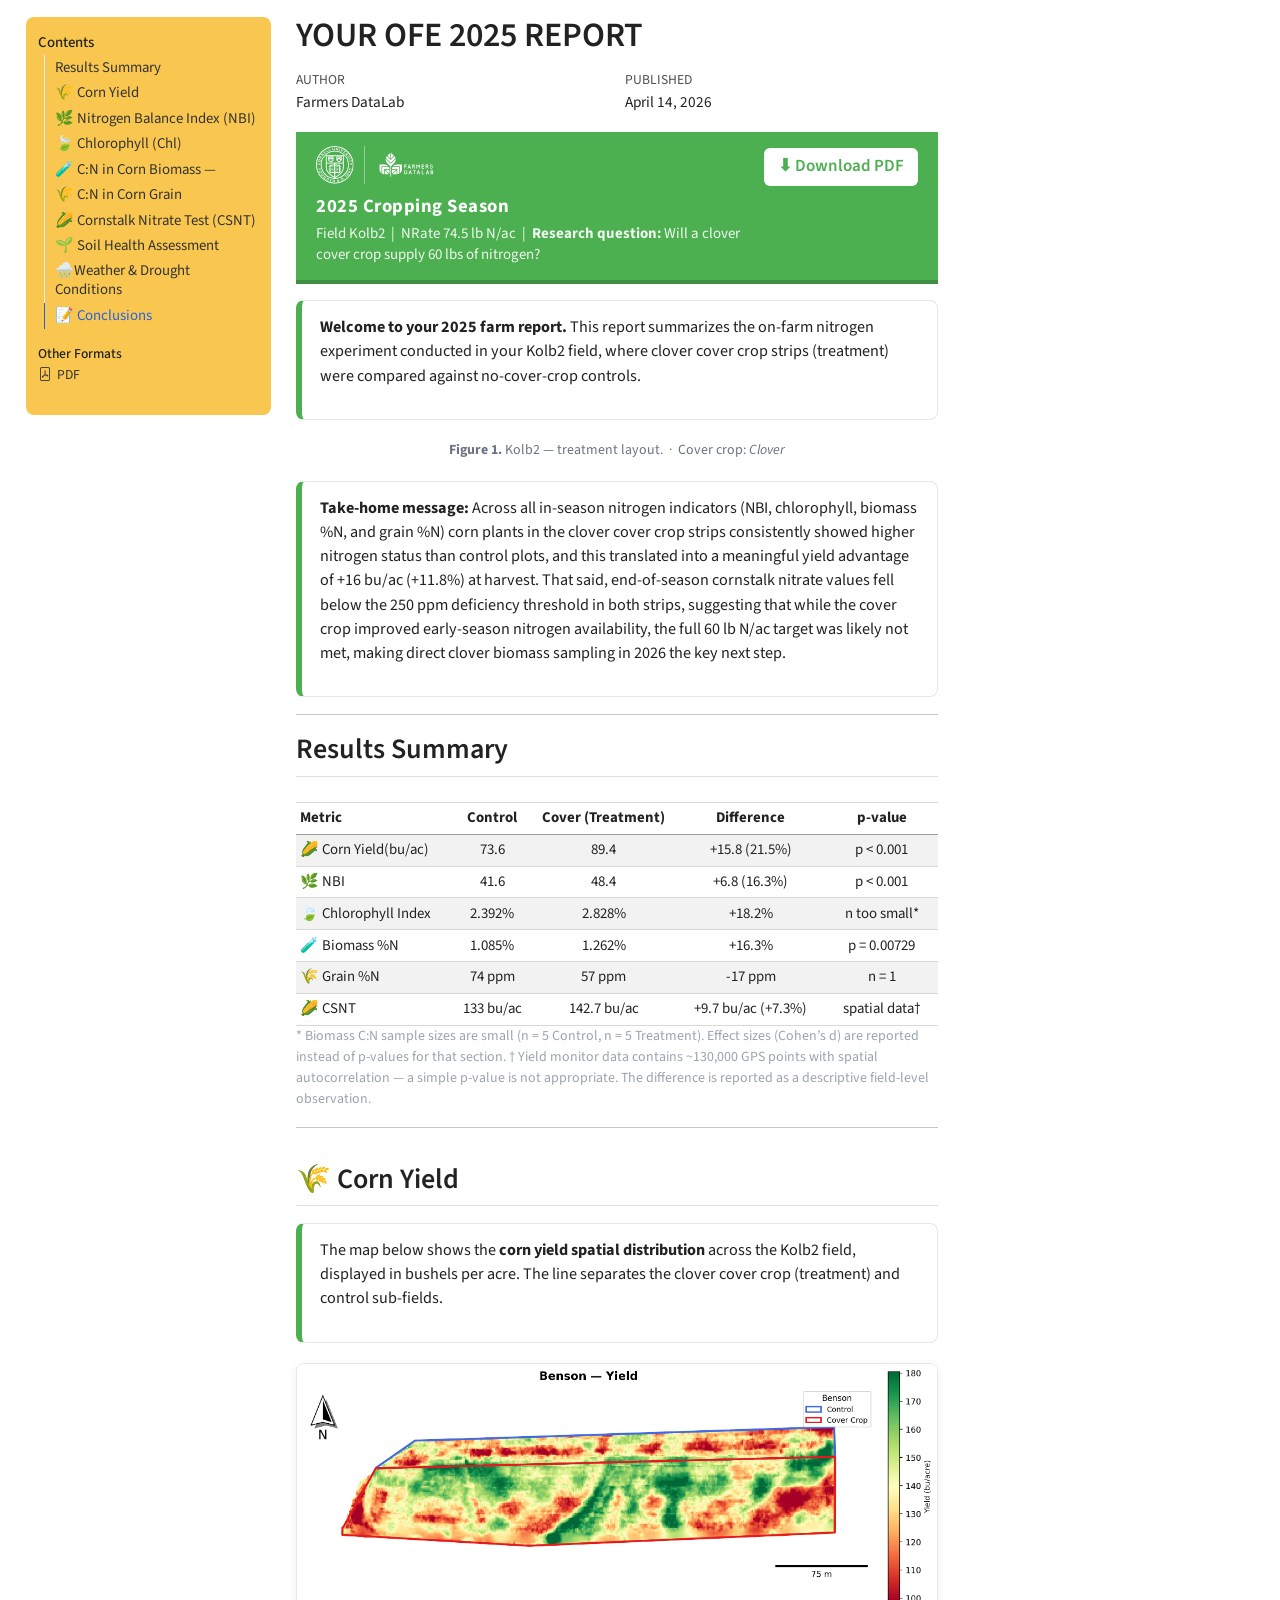
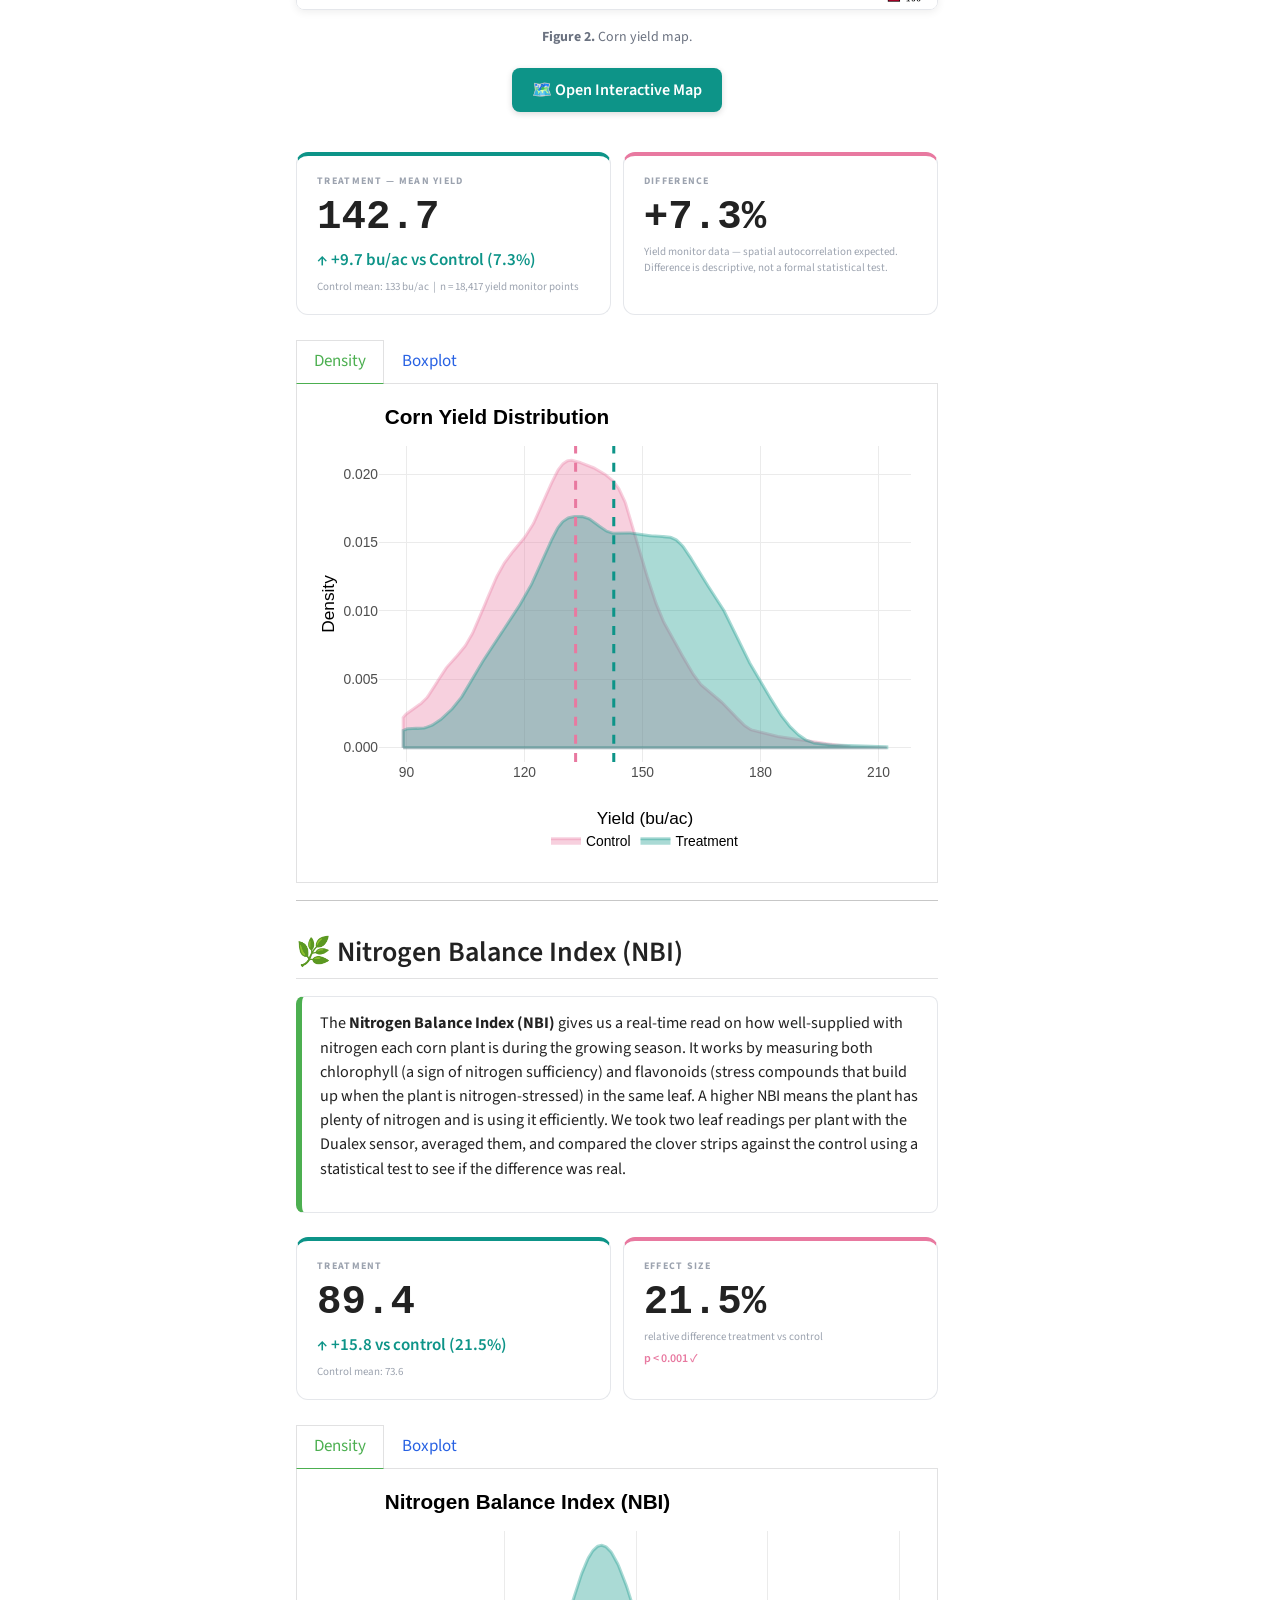
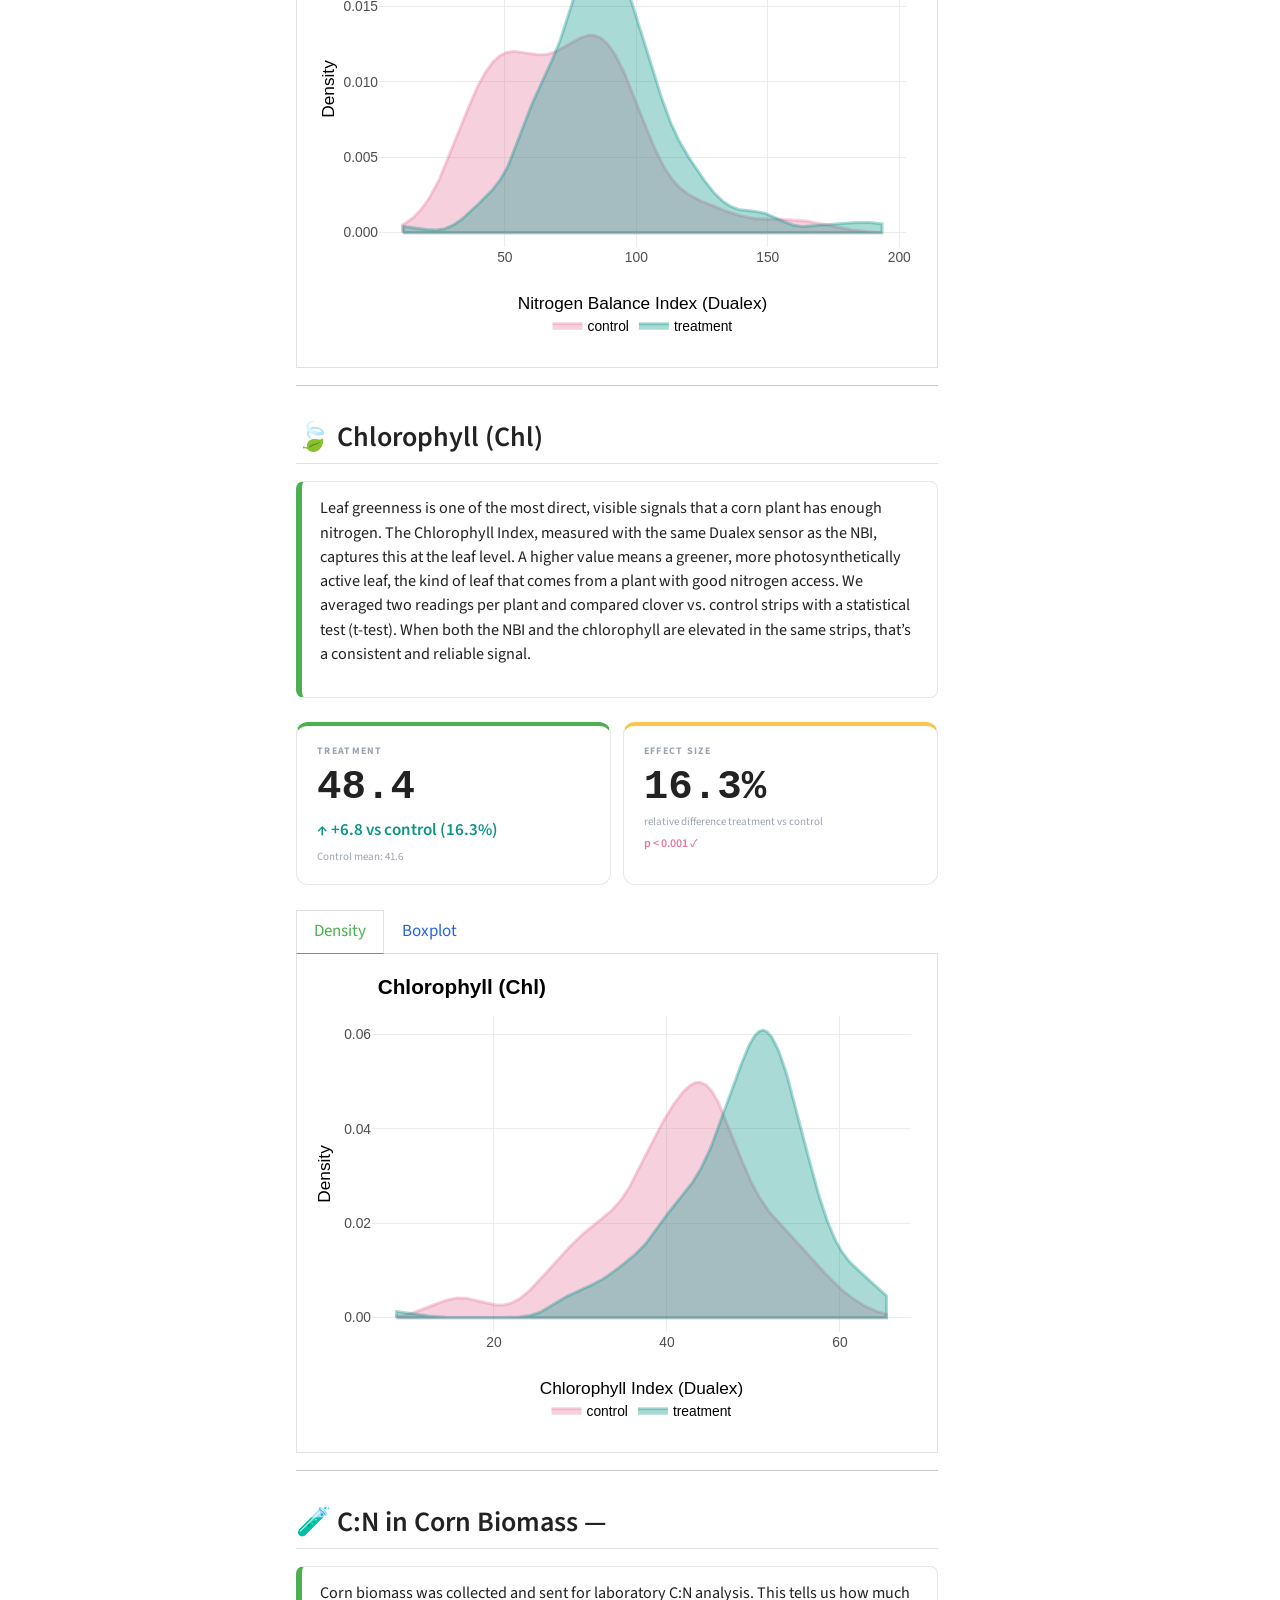
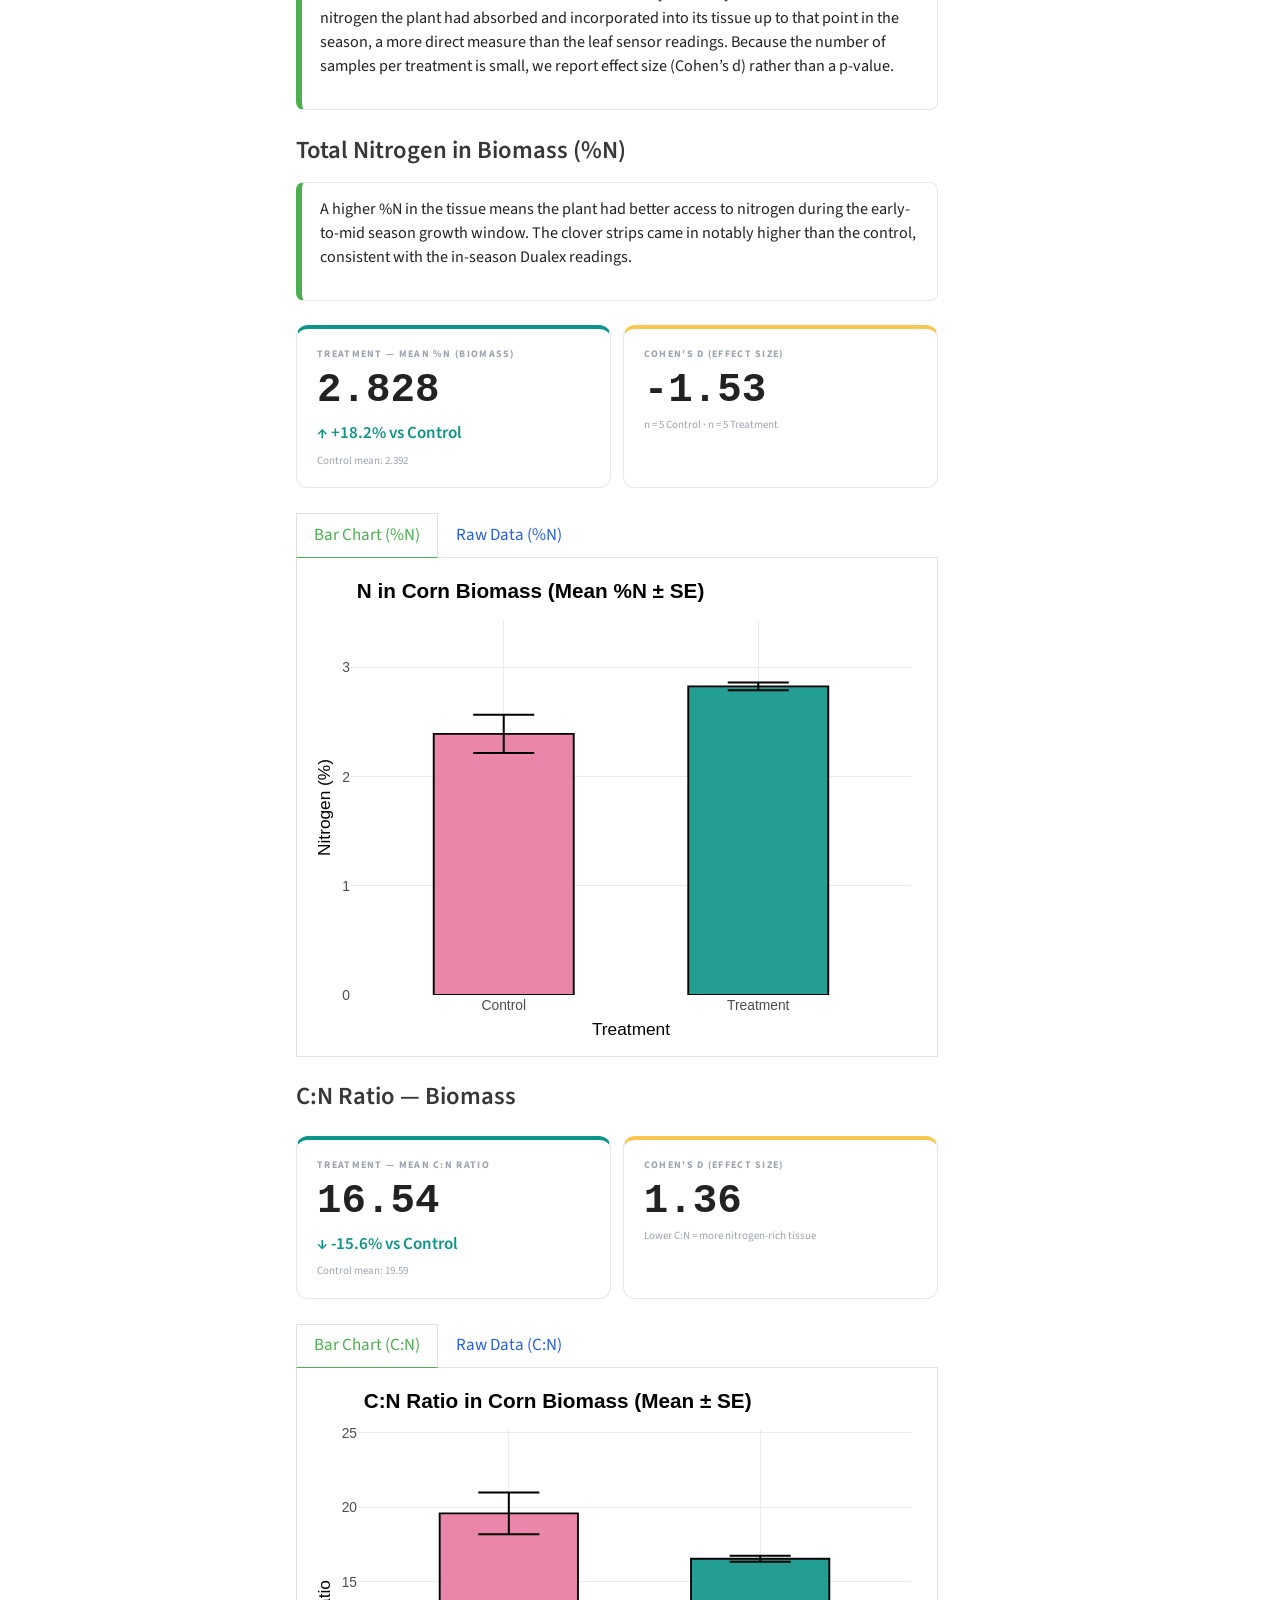
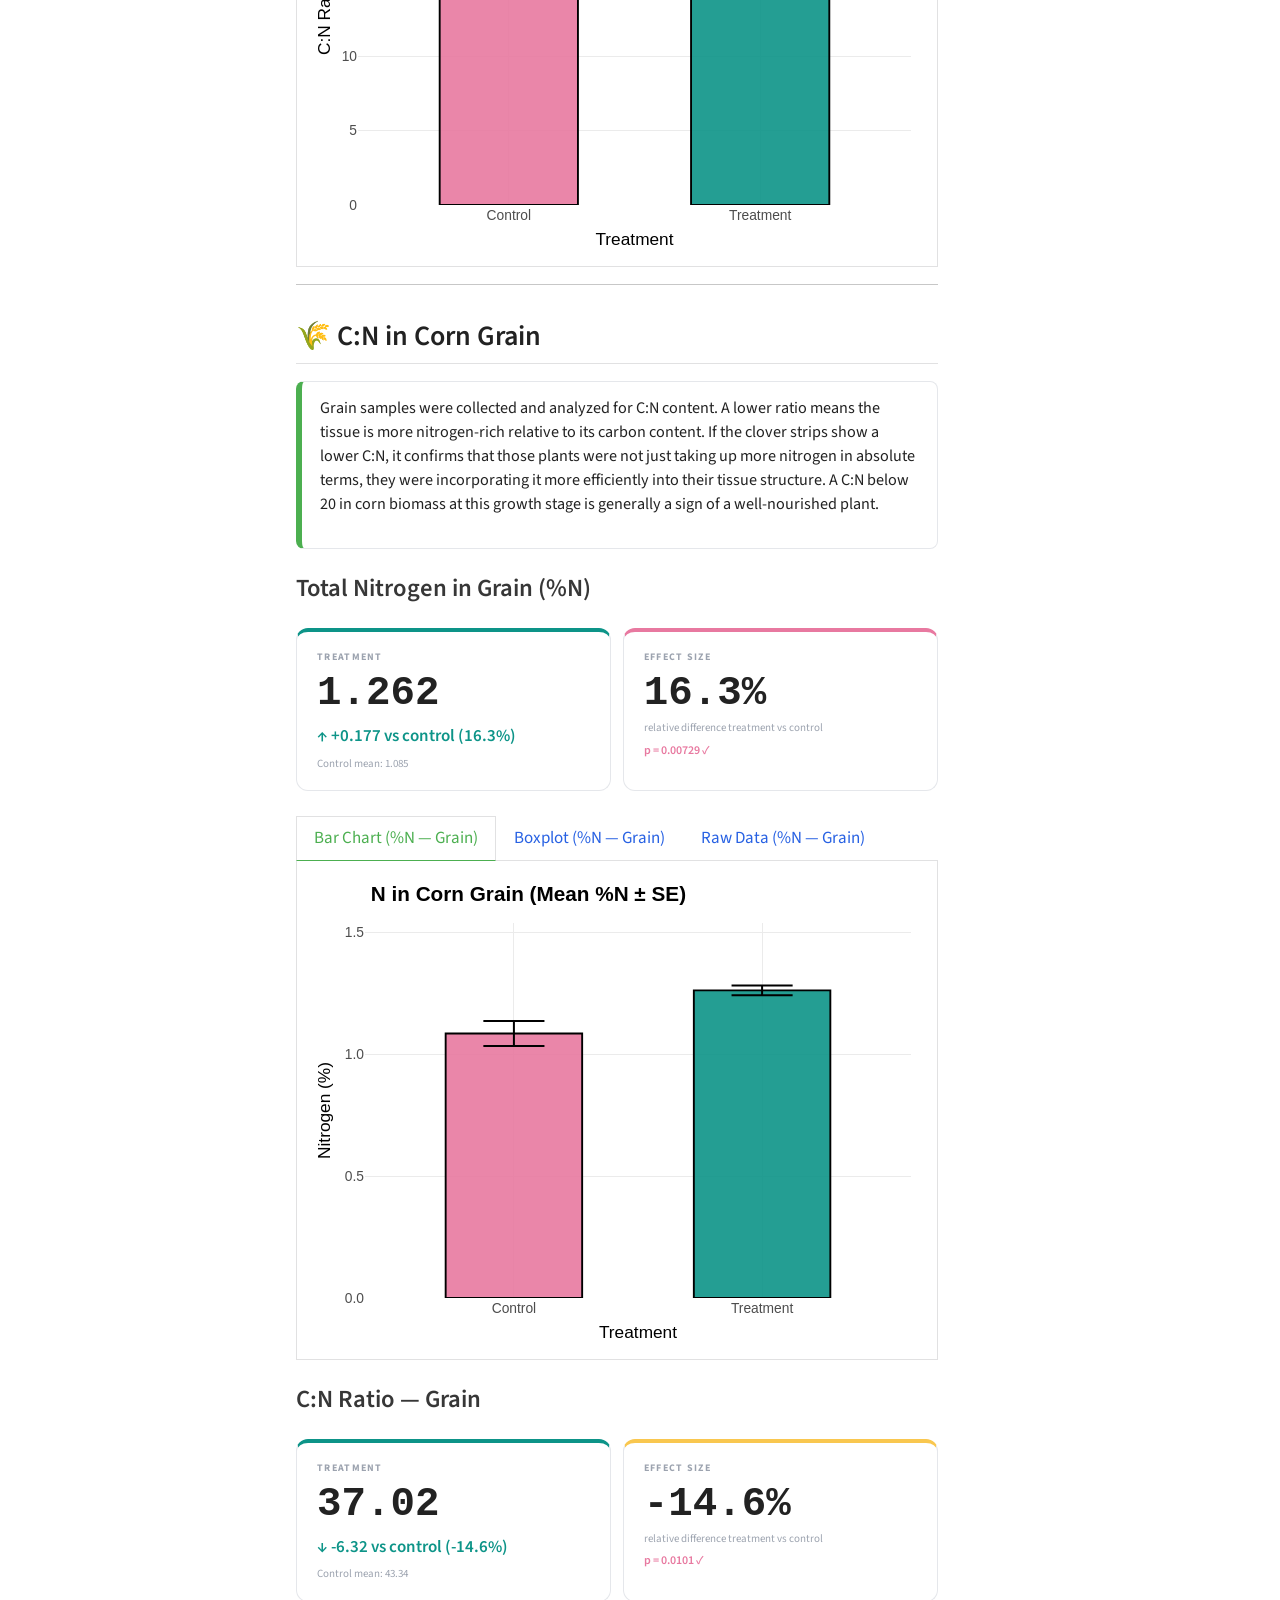
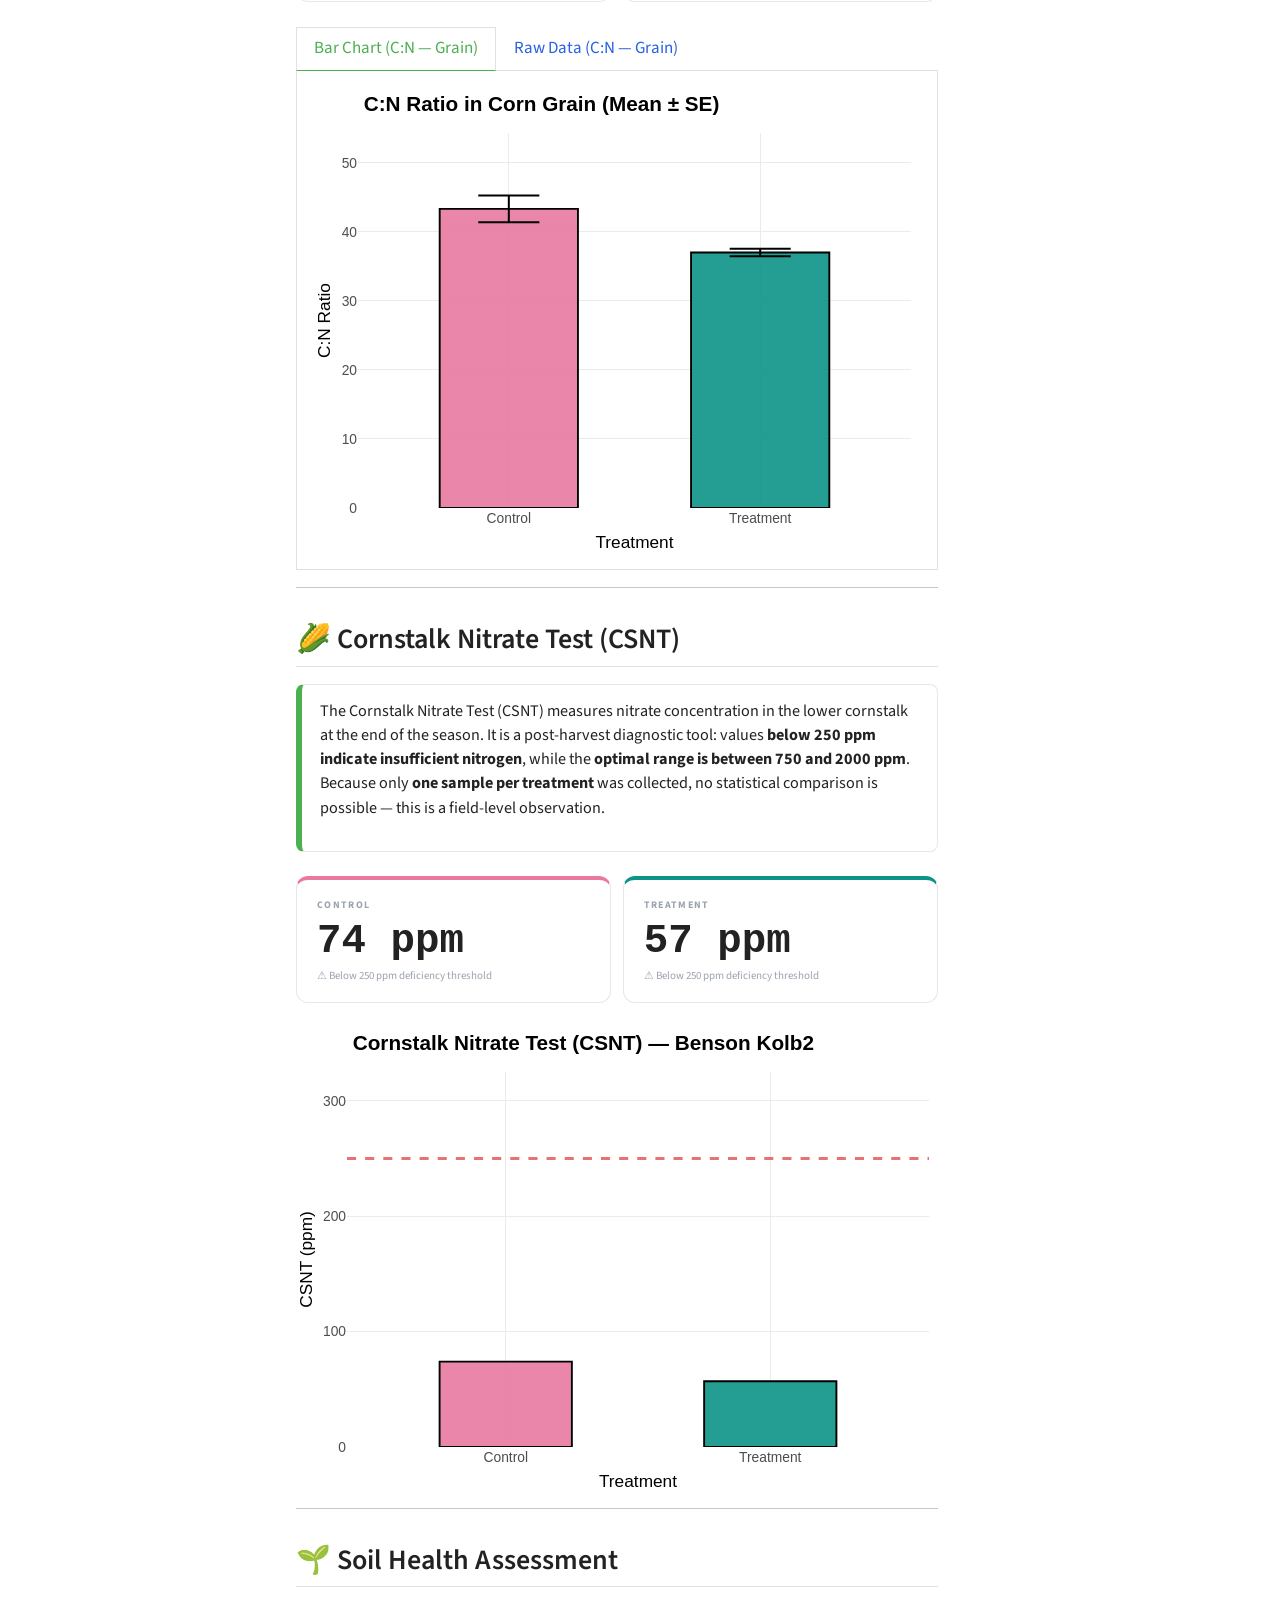
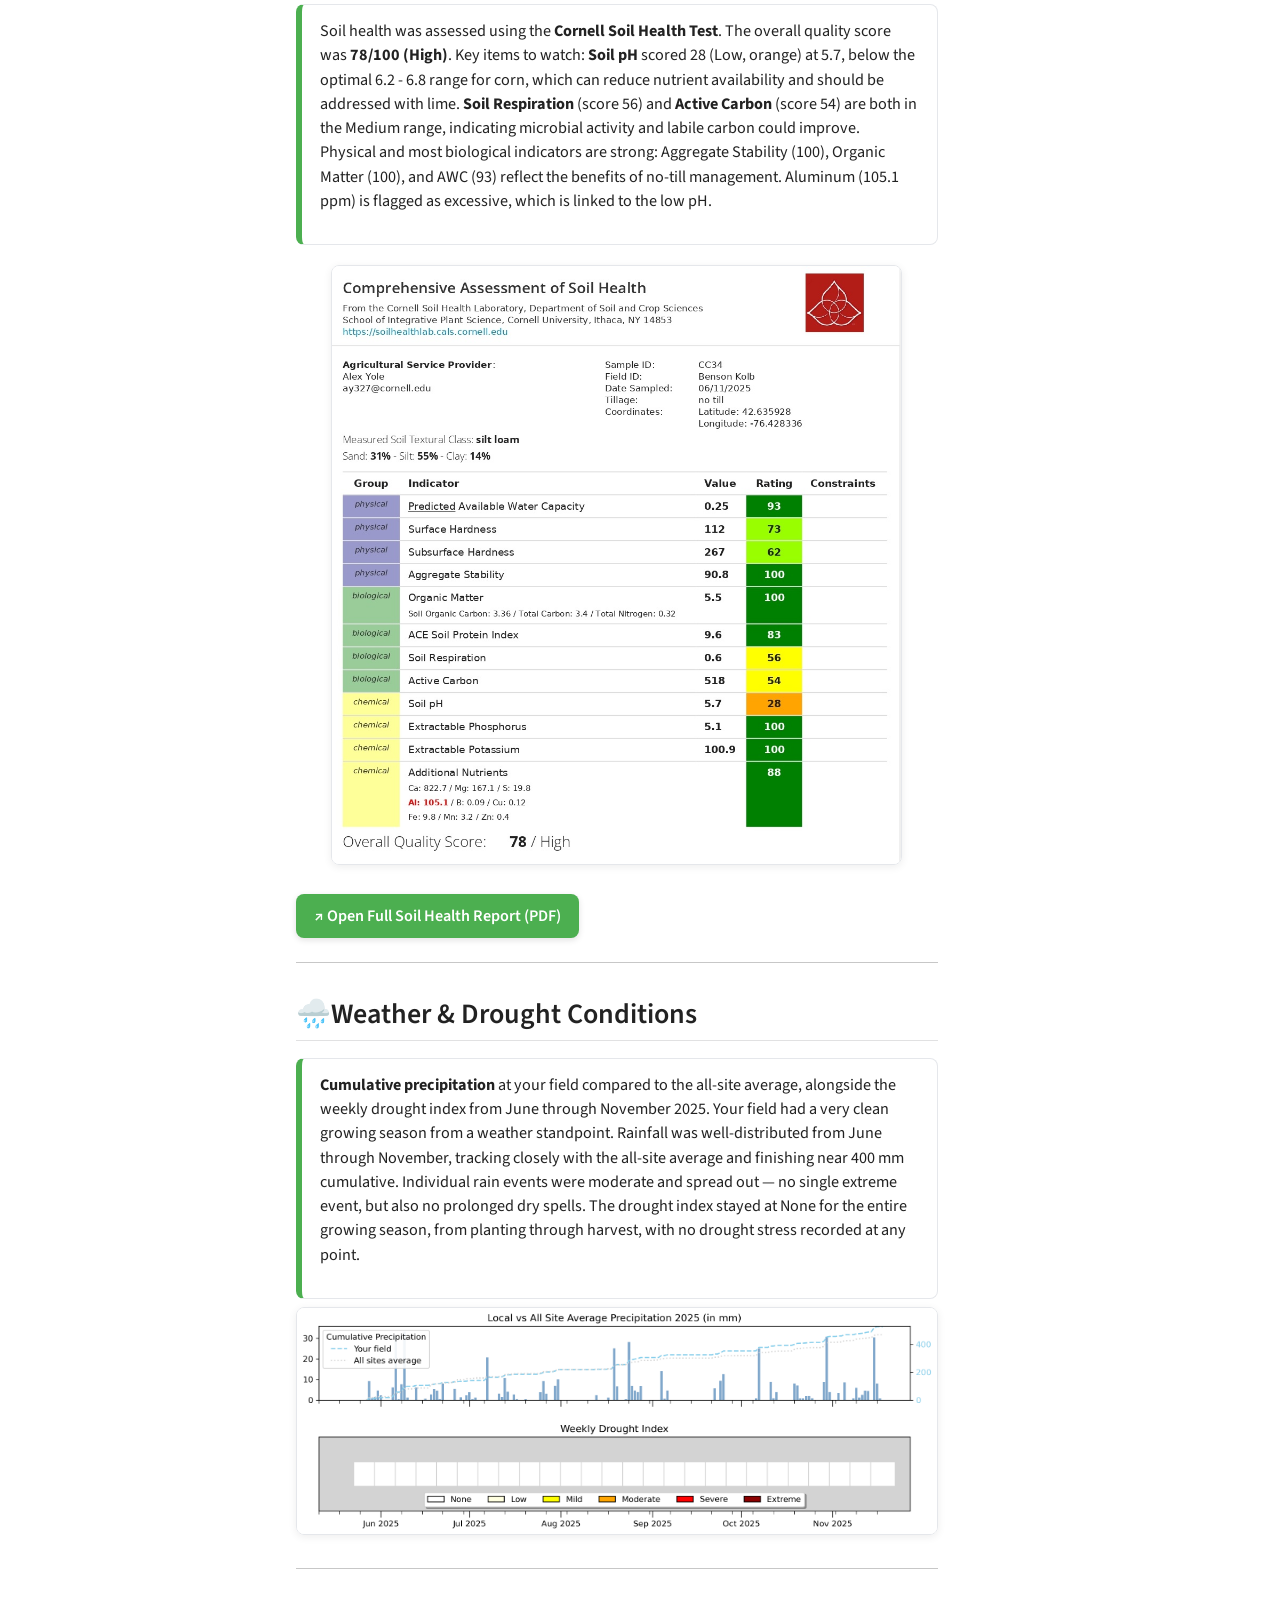
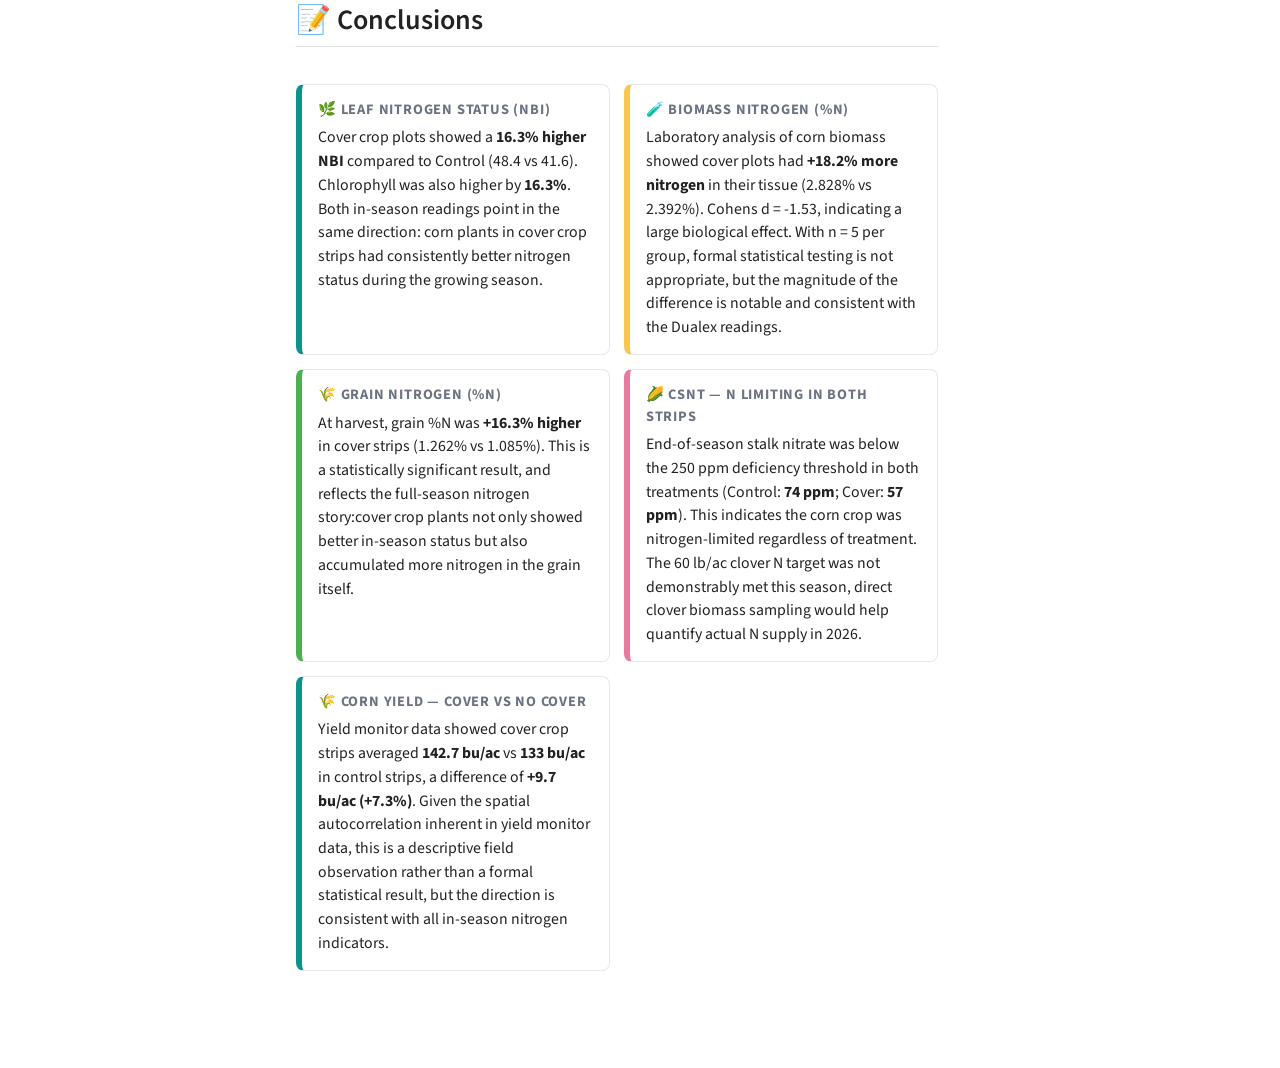
==== docs/benson/index.html @ a30799ec "a" ====
<!DOCTYPE html>
<html xmlns="http://www.w3.org/1999/xhtml" lang="en" xml:lang="en"><head>

<meta charset="utf-8">
<meta name="generator" content="quarto-1.8.25">

<meta name="viewport" content="width=device-width, initial-scale=1.0, user-scalable=yes">

<meta name="author" content="Farmers DataLab">
<meta name="dcterms.date" content="2026-04-14">

<title>YOUR OFE 2025 REPORT</title>
<style>
code{white-space: pre-wrap;}
span.smallcaps{font-variant: small-caps;}
div.columns{display: flex; gap: min(4vw, 1.5em);}
div.column{flex: auto; overflow-x: auto;}
div.hanging-indent{margin-left: 1.5em; text-indent: -1.5em;}
ul.task-list{list-style: none;}
ul.task-list li input[type="checkbox"] {
  width: 0.8em;
  margin: 0 0.8em 0.2em -1em; /* quarto-specific, see https://github.com/quarto-dev/quarto-cli/issues/4556 */ 
  vertical-align: middle;
}
</style>


<script src="index_files/libs/clipboard/clipboard.min.js"></script>
<script src="index_files/libs/quarto-html/quarto.js" type="module"></script>
<script src="index_files/libs/quarto-html/tabsets/tabsets.js" type="module"></script>
<script src="index_files/libs/quarto-html/axe/axe-check.js" type="module"></script>
<script src="index_files/libs/quarto-html/popper.min.js"></script>
<script src="index_files/libs/quarto-html/tippy.umd.min.js"></script>
<script src="index_files/libs/quarto-html/anchor.min.js"></script>
<link href="index_files/libs/quarto-html/tippy.css" rel="stylesheet">
<link href="index_files/libs/quarto-html/quarto-syntax-highlighting-7b89279ff1a6dce999919e0e67d4d9ec.css" rel="stylesheet" id="quarto-text-highlighting-styles">
<script src="index_files/libs/bootstrap/bootstrap.min.js"></script>
<link href="index_files/libs/bootstrap/bootstrap-icons.css" rel="stylesheet">
<link href="index_files/libs/bootstrap/bootstrap-4d7f0bce1131f3e5f9547cd857cfbfc8.min.css" rel="stylesheet" append-hash="true" id="quarto-bootstrap" data-mode="light">
<style>html{ scroll-behavior: smooth; }</style>
<link href="index_files/libs/htmltools-fill-0.5.8.1/fill.css" rel="stylesheet">

<script src="index_files/libs/htmlwidgets-1.6.4/htmlwidgets.js"></script>

<script src="index_files/libs/plotly-binding-4.12.0/plotly.js"></script>

<script src="index_files/libs/typedarray-0.1/typedarray.min.js"></script>

<script src="index_files/libs/jquery-3.5.1/jquery.min.js"></script>

<link href="index_files/libs/crosstalk-1.2.2/css/crosstalk.min.css" rel="stylesheet">

<script src="index_files/libs/crosstalk-1.2.2/js/crosstalk.min.js"></script>

<link href="index_files/libs/plotly-htmlwidgets-css-2.25.2/plotly-htmlwidgets.css" rel="stylesheet">

<script src="index_files/libs/plotly-main-2.25.2/plotly-latest.min.js"></script>

<link href="index_files/libs/pagedtable-1.1/css/pagedtable.css" rel="stylesheet">

<script src="index_files/libs/pagedtable-1.1/js/pagedtable.js"></script>



<link rel="stylesheet" href="styles.css">
</head>

<body class="quarto-light">

<div id="quarto-content" class="page-columns page-rows-contents page-layout-article toc-left">
<div id="quarto-sidebar-toc-left" class="sidebar toc-left">
  <nav id="TOC" role="doc-toc" class="toc-active">
    <h2 id="toc-title">Contents</h2>
   
  <ul>
  <li><a href="#summary" id="toc-summary" class="nav-link active" data-scroll-target="#summary">Results Summary</a></li>
  <li><a href="#yield" id="toc-yield" class="nav-link" data-scroll-target="#yield">🌾 Corn Yield</a></li>
  <li><a href="#nbi-details" id="toc-nbi-details" class="nav-link" data-scroll-target="#nbi-details">🌿 Nitrogen Balance Index (NBI)</a></li>
  <li><a href="#chl-details" id="toc-chl-details" class="nav-link" data-scroll-target="#chl-details">🍃 Chlorophyll (Chl)</a></li>
  <li><a href="#cn-biomass-details" id="toc-cn-biomass-details" class="nav-link" data-scroll-target="#cn-biomass-details">🧪 C:N in Corn Biomass —</a>
  <ul class="collapse">
  <li><a href="#total-nitrogen-in-biomass-n" id="toc-total-nitrogen-in-biomass-n" class="nav-link" data-scroll-target="#total-nitrogen-in-biomass-n">Total Nitrogen in Biomass (%N)</a></li>
  <li><a href="#cn-ratio-biomass" id="toc-cn-ratio-biomass" class="nav-link" data-scroll-target="#cn-ratio-biomass">C:N Ratio — Biomass</a></li>
  </ul></li>
  <li><a href="#cn-grain-details" id="toc-cn-grain-details" class="nav-link" data-scroll-target="#cn-grain-details">🌾 C:N in Corn Grain</a>
  <ul class="collapse">
  <li><a href="#total-nitrogen-in-grain-n" id="toc-total-nitrogen-in-grain-n" class="nav-link" data-scroll-target="#total-nitrogen-in-grain-n">Total Nitrogen in Grain (%N)</a></li>
  <li><a href="#cn-ratio-grain" id="toc-cn-ratio-grain" class="nav-link" data-scroll-target="#cn-ratio-grain">C:N Ratio — Grain</a></li>
  </ul></li>
  <li><a href="#csnt-details" id="toc-csnt-details" class="nav-link" data-scroll-target="#csnt-details">🌽 Cornstalk Nitrate Test (CSNT)</a></li>
  <li><a href="#soilhealth" id="toc-soilhealth" class="nav-link" data-scroll-target="#soilhealth">🌱 Soil Health Assessment</a></li>
  <li><a href="#weatherDrought" id="toc-weatherDrought" class="nav-link" data-scroll-target="#weatherDrought">🌧️Weather &amp; Drought Conditions</a></li>
  <li><a href="#conclusions" id="toc-conclusions" class="nav-link" data-scroll-target="#conclusions">📝 Conclusions</a></li>
  </ul>
<div class="quarto-alternate-formats"><h2>Other Formats</h2><ul><li><a href="index.pdf"><i class="bi bi-file-pdf"></i>PDF</a></li></ul></div></nav>
</div>
<div id="quarto-margin-sidebar" class="sidebar margin-sidebar zindex-bottom">
</div>
<main class="content" id="quarto-document-content">

<header id="title-block-header" class="quarto-title-block default">
<div class="quarto-title">
<h1 class="title">YOUR OFE 2025 REPORT</h1>
</div>



<div class="quarto-title-meta">

    <div>
    <div class="quarto-title-meta-heading">Author</div>
    <div class="quarto-title-meta-contents">
             <p>Farmers DataLab </p>
          </div>
  </div>
    
    <div>
    <div class="quarto-title-meta-heading">Published</div>
    <div class="quarto-title-meta-contents">
      <p class="date">April 14, 2026</p>
    </div>
  </div>
  
    
  </div>
  


</header>


<div class="lab-topbar">
  <div class="lab-topbar__inner">
    <div class="lab-topbar__left">
      <div class="lab-topbar__logos">
        <img class="lab-logo lab-logo--seal" src="images/cornell_seal_white.svg" alt="Cornell University" onerror="this.style.display='none'">
        <img class="lab-logo lab-logo--wordmark" src="images/farmersdatalab_logo_white.svg" alt="Farmers DataLab" onerror="this.style.display='none'">
      </div>
      <span class="lab-title">2025 Cropping Season</span>
      <span class="lab-subtitle">
        Field Kolb2 &nbsp;|&nbsp; NRate 74.5 lb N/ac &nbsp;|&nbsp;
        <strong>Research question:</strong> Will a clover cover crop supply 60 lbs of nitrogen?
      </span>
    </div>
    <div class="lab-topbar__right">
      <a class="btn btn-download" href="index.pdf" title="Download PDF version" target="_blank" rel="noopener noreferrer">
        ⬇ Download PDF
      </a>
    </div>
  </div>
</div>
<div class="page-intro">
<p><strong>Welcome to your 2025 farm report.</strong> This report summarizes the on-farm nitrogen experiment conducted in your Kolb2 field, where clover cover crop strips (treatment) were compared against no-cover-crop controls.</p>
</div>
<figure style="margin: 20px 0; text-align: center;" class="figure">
  <img src="images/benson_field.png" alt="Kolb2 treatment map" style="max-width: 100%; border-radius: 8px; border: 1px solid #e5e7eb; box-shadow: 0 2px 8px rgba(0,0,0,0.07);" onerror="this.style.display='none'" class="figure-img">
  <figcaption style="font-size: 0.82rem; color: #6b7280; margin-top: 8px;">
    <strong>Figure 1.</strong> Kolb2 — treatment layout.
        &nbsp;·&nbsp; Cover crop: <em>Clover</em>
  </figcaption>
</figure>
<div class="page-intro">
<p><strong>Take-home message:</strong> Across all in-season nitrogen indicators (NBI, chlorophyll, biomass %N, and grain %N) corn plants in the clover cover crop strips consistently showed higher nitrogen status than control plots, and this translated into a meaningful yield advantage of +16 bu/ac (+11.8%) at harvest. That said, end-of-season cornstalk nitrate values fell below the 250 ppm deficiency threshold in both strips, suggesting that while the cover crop improved early-season nitrogen availability, the full 60 lb N/ac target was likely not met, making direct clover biomass sampling in 2026 the key next step.</p>
</div>
<hr>
<section id="summary" class="level2">
<h2 class="anchored" data-anchor-id="summary">Results Summary</h2>
<div class="cell">
<div class="cell-output-display">
<table class="caption-top table table-sm table-striped small">
<colgroup>
<col style="width: 24%">
<col style="width: 12%">
<col style="width: 22%">
<col style="width: 23%">
<col style="width: 17%">
</colgroup>
<thead>
<tr class="header">
<th style="text-align: left;">Metric</th>
<th style="text-align: center;">Control</th>
<th style="text-align: center;">Cover (Treatment)</th>
<th style="text-align: center;">Difference</th>
<th style="text-align: center;">p-value</th>
</tr>
</thead>
<tbody>
<tr class="odd">
<td style="text-align: left;">🌽 Corn Yield(bu/ac)</td>
<td style="text-align: center;">73.6</td>
<td style="text-align: center;">89.4</td>
<td style="text-align: center;">+15.8 (21.5%)</td>
<td style="text-align: center;">p &lt; 0.001</td>
</tr>
<tr class="even">
<td style="text-align: left;">🌿 NBI</td>
<td style="text-align: center;">41.6</td>
<td style="text-align: center;">48.4</td>
<td style="text-align: center;">+6.8 (16.3%)</td>
<td style="text-align: center;">p &lt; 0.001</td>
</tr>
<tr class="odd">
<td style="text-align: left;">🍃 Chlorophyll Index</td>
<td style="text-align: center;">2.392%</td>
<td style="text-align: center;">2.828%</td>
<td style="text-align: center;">+18.2%</td>
<td style="text-align: center;">n too small*</td>
</tr>
<tr class="even">
<td style="text-align: left;">🧪 Biomass %N</td>
<td style="text-align: center;">1.085%</td>
<td style="text-align: center;">1.262%</td>
<td style="text-align: center;">+16.3%</td>
<td style="text-align: center;">p = 0.00729</td>
</tr>
<tr class="odd">
<td style="text-align: left;">🌾 Grain %N</td>
<td style="text-align: center;">74 ppm</td>
<td style="text-align: center;">57 ppm</td>
<td style="text-align: center;">-17 ppm</td>
<td style="text-align: center;">n = 1</td>
</tr>
<tr class="even">
<td style="text-align: left;">🌽 CSNT</td>
<td style="text-align: center;">133 bu/ac</td>
<td style="text-align: center;">142.7 bu/ac</td>
<td style="text-align: center;">+9.7 bu/ac (+7.3%)</td>
<td style="text-align: center;">spatial data†</td>
</tr>
</tbody>
</table>
</div>
</div>
<div style="font-size: 0.82rem; color: #9ca3af; margin-top: -8px;">
<p>* Biomass C:N sample sizes are small (n = 5 Control, n = 5 Treatment). Effect sizes (Cohen’s d) are reported instead of p-values for that section. † Yield monitor data contains ~130,000 GPS points with spatial autocorrelation — a simple p-value is not appropriate. The difference is reported as a descriptive field-level observation.</p>
</div>
<hr>
</section>
<section id="yield" class="level2">
<h2 class="anchored" data-anchor-id="yield">🌾 Corn Yield</h2>
<div class="page-intro">
<p>The map below shows the <strong>corn yield spatial distribution</strong> across the Kolb2 field, displayed in bushels per acre. The line separates the clover cover crop (treatment) and control sub-fields.</p>
</div>
<figure style="margin: 20px 0; text-align: center;" class="figure">
  <img src="images/benson_yield.png" alt="Benson Kolb2 — Corn yield map" style="max-width: 100%; border-radius: 8px; border: 1px solid #e5e7eb;
           box-shadow: 0 2px 8px rgba(0,0,0,0.07);" onerror="this.style.display='none'" class="figure-img">
  <figcaption style="font-size: 0.82rem; color: #6b7280; margin-top: 8px;">
    <strong>Figure 2.</strong> Corn yield map.
  </figcaption>
</figure>

<div style="margin: 16px 0 24px; text-align: center;">
  <a href="https://farmersdatalab.github.io/3f1c9c5a-2e47-4c6d-9b6e-6d7a1f4a8c21/" target="_blank" rel="noopener noreferrer" style="display: inline-flex; align-items: center; gap: 8px;
            background: #0d9488; color: #fff; font-weight: 600;
            padding: 10px 20px; border-radius: 8px; text-decoration: none;
            font-size: 0.95rem; box-shadow: 0 2px 6px rgba(0,0,0,0.15);
            transition: opacity 0.2s;">
    🗺️ Open Interactive Map
  </a>
</div>
<div class="cell">
<div class="cell-output-display">

<div class="sc-row">
  <div class="sc" style="border-top: 4px solid #0d9488">
    <div class="sc-label">Treatment — Mean Yield</div>
    <div class="sc-main">
      <span class="sc-val">142.7</span>
      <span class="sc-delta">↑ +9.7 bu/ac vs Control (7.3%)</span>
    </div>
    <div class="sc-sub">Control mean: 133 bu/ac &nbsp;|&nbsp; n = 18,417 yield monitor points</div>
  </div>
  <div class="sc" style="border-top: 4px solid #e879a0">
    <div class="sc-label">Difference</div>
    <div class="sc-main">
      <span class="sc-val">+7.3%</span>
    </div>
    <div class="sc-sub">Yield monitor data — spatial autocorrelation expected.<br>
    Difference is descriptive, not a formal statistical test.</div>
  </div>
</div>

</div>
</div>
<div class="tabset-margin-container"></div><div class="panel-tabset">
<ul class="nav nav-tabs" role="tablist"><li class="nav-item" role="presentation"><a class="nav-link active" id="tabset-1-1-tab" data-bs-toggle="tab" data-bs-target="#tabset-1-1" role="tab" aria-controls="tabset-1-1" aria-selected="true" href="">Density</a></li><li class="nav-item" role="presentation"><a class="nav-link" id="tabset-1-2-tab" data-bs-toggle="tab" data-bs-target="#tabset-1-2" role="tab" aria-controls="tabset-1-2" aria-selected="false" href="">Boxplot</a></li></ul>
<div class="tab-content">
<div id="tabset-1-1" class="tab-pane active" role="tabpanel" aria-labelledby="tabset-1-1-tab">
<div class="cell">
<div class="cell-output-display">
<div class="plotly html-widget html-fill-item" id="htmlwidget-bfa6c6cd5bedb83b4ddb" style="width:100%;height:464px;"></div>
<script type="application/json" data-for="htmlwidget-bfa6c6cd5bedb83b4ddb">{"x":{"data":[{"x":[89.168273925781193,89.408863164673988,89.649452403566784,89.890041642459579,90.130630881352374,90.371220120245169,90.611809359137965,90.85239859803076,91.092987836923555,91.333577075816365,91.57416631470916,91.814755553601955,92.055344792494751,92.295934031387546,92.536523270280341,92.777112509173136,93.017701748065932,93.258290986958727,93.498880225851522,93.739469464744317,93.980058703637113,94.220647942529908,94.461237181422703,94.701826420315498,94.942415659208294,95.183004898101089,95.423594136993898,95.664183375886694,95.904772614779489,96.145361853672284,96.38595109256508,96.626540331457875,96.86712957035067,97.107718809243465,97.348308048136261,97.588897287029056,97.829486525921851,98.070075764814646,98.310665003707442,98.551254242600237,98.791843481493032,99.032432720385827,99.273021959278623,99.513611198171418,99.754200437064227,99.994789675957023,100.23537891484982,100.47596815374261,100.71655739263541,100.9571466315282,101.197735870421,101.43832510931379,101.67891434820659,101.91950358709938,102.16009282599218,102.40068206488498,102.64127130377777,102.88186054267057,103.12244978156336,103.36303902045617,103.60362825934897,103.84421749824176,104.08480673713456,104.32539597602735,104.56598521492015,104.80657445381294,105.04716369270574,105.28775293159853,105.52834217049133,105.76893140938412,106.00952064827692,106.25010988716971,106.49069912606251,106.7312883649553,106.9718776038481,107.21246684274089,107.45305608163369,107.69364532052649,107.93423455941928,108.17482379831209,108.41541303720489,108.65600227609768,108.89659151499048,109.13718075388327,109.37776999277607,109.61835923166886,109.85894847056166,110.09953770945445,110.34012694834725,110.58071618724004,110.82130542613284,111.06189466502563,111.30248390391844,111.54307314281124,111.78366238170403,112.02425162059683,112.26484085948962,112.50543009838242,112.74601933727521,112.98660857616801,113.2271978150608,113.4677870539536,113.7083762928464,113.94896553173919,114.18955477063199,114.43014400952478,114.67073324841758,114.91132248731037,115.15191172620317,115.39250096509596,115.63309020398876,115.87367944288155,116.11426868177435,116.35485792066714,116.59544715955995,116.83603639845275,117.07662563734554,117.31721487623834,117.55780411513113,117.79839335402393,118.03898259291672,118.27957183180952,118.52016107070231,118.76075030959511,119.00133954848791,119.2419287873807,119.48251802627351,119.72310726516631,119.9636965040591,120.2042857429519,120.44487498184469,120.68546422073749,120.92605345963028,121.16664269852308,121.40723193741587,121.64782117630867,121.88841041520146,122.12899965409426,122.36958889298705,122.61017813187985,122.85076737077264,123.09135660966544,123.33194584855823,123.57253508745103,123.81312432634383,124.05371356523662,124.29430280412942,124.53489204302221,124.77548128191501,125.0160705208078,125.25665975970061,125.49724899859341,125.7378382374862,125.978427476379,126.21901671527179,126.45960595416459,126.70019519305738,126.94078443195018,127.18137367084299,127.42196290973578,127.66255214862858,127.90314138752137,128.14373062641417,128.38431986530696,128.62490910419976,128.86549834309255,129.10608758198535,129.34667682087814,129.58726605977094,129.82785529866374,130.06844453755653,130.30903377644933,130.54962301534212,130.79021225423492,131.03080149312771,131.27139073202051,131.5119799709133,131.7525692098061,131.99315844869889,132.23374768759169,132.47433692648448,132.71492616537728,132.95551540427007,133.19610464316287,133.43669388205569,133.67728312094846,133.91787235984128,134.15846159873405,134.39905083762687,134.63964007651964,134.88022931541246,135.12081855430523,135.36140779319805,135.60199703209085,135.84258627098365,136.08317550987644,136.32376474876924,136.56435398766203,136.80494322655483,137.04553246544762,137.28612170434042,137.52671094323321,137.76730018212601,138.0078894210188,138.2484786599116,138.48906789880439,138.72965713769719,138.97024637658998,139.21083561548278,139.45142485437557,139.69201409326837,139.93260333216116,140.17319257105396,140.41378180994676,140.65437104883955,140.89496028773235,141.13554952662514,141.37613876551794,141.61672800441073,141.85731724330356,142.09790648219632,142.33849572108915,142.57908495998191,142.81967419887474,143.0602634377675,143.30085267666033,143.54144191555309,143.78203115444592,144.02262039333871,144.26320963223151,144.5037988711243,144.7443881100171,144.98497734890989,145.22556658780269,145.46615582669548,145.70674506558828,145.94733430448107,146.18792354337387,146.42851278226667,146.66910202115946,146.90969126005226,147.15028049894505,147.39086973783785,147.63145897673064,147.87204821562344,148.11263745451623,148.35322669340903,148.59381593230182,148.83440517119462,149.07499441008741,149.31558364898021,149.556172887873,149.79676212676583,150.03735136565859,150.27794060455142,150.51852984344418,150.75911908233701,150.99970832122978,151.2402975601226,151.48088679901537,151.72147603790819,151.96206527680098,152.20265451569378,152.44324375458658,152.68383299347937,152.92442223237217,153.16501147126496,153.40560071015776,153.64618994905055,153.88677918794335,154.12736842683614,154.36795766572894,154.60854690462173,154.84913614351453,155.08972538240732,155.33031462130012,155.57090386019291,155.81149309908571,156.0520823379785,156.2926715768713,156.53326081576409,156.77385005465689,157.01443929354969,157.25502853244251,157.49561777133528,157.7362070102281,157.97679624912087,158.21738548801369,158.45797472690646,158.69856396579928,158.93915320469205,159.17974244358487,159.42033168247764,159.66092092137046,159.90151016026323,160.14209939915605,160.38268863804882,160.62327787694164,160.86386711583441,161.10445635472723,161.34504559362003,161.58563483251282,161.82622407140562,162.06681331029841,162.30740254919121,162.547991788084,162.7885810269768,163.0291702658696,163.26975950476239,163.51034874365519,163.75093798254798,163.99152722144078,164.23211646033357,164.47270569922637,164.71329493811916,164.95388417701196,165.19447341590478,165.43506265479755,165.67565189369037,165.91624113258314,166.15683037147596,166.39741961036873,166.63800884926155,166.87859808815432,167.11918732704714,167.35977656593991,167.60036580483273,167.8409550437255,168.08154428261832,168.32213352151109,168.56272276040391,168.80331199929668,169.04390123818951,169.2844904770823,169.5250797159751,169.76566895486789,170.00625819376069,170.24684743265348,170.48743667154628,170.72802591043907,170.96861514933187,171.20920438822466,171.44979362711746,171.69038286601025,171.93097210490305,172.17156134379584,172.41215058268864,172.65273982158143,172.89332906047423,173.13391829936702,173.37450753825982,173.61509677715264,173.85568601604541,174.09627525493823,174.336864493831,174.57745373272382,174.81804297161659,175.05863221050942,175.29922144940218,175.53981068829501,175.78039992718777,176.0209891660806,176.26157840497336,176.50216764386619,176.74275688275895,176.98334612165178,177.22393536054454,177.46452459943737,177.70511383833016,177.94570307722296,178.18629231611575,178.42688155500855,178.66747079390134,178.90806003279414,179.14864927168693,179.38923851057973,179.62982774947253,179.87041698836532,180.11100622725812,180.35159546615091,180.59218470504371,180.8327739439365,181.0733631828293,181.31395242172209,181.55454166061489,181.79513089950768,182.03572013840051,182.27630937729327,182.5168986161861,182.75748785507886,182.99807709397169,183.23866633286445,183.47925557175728,183.71984481065005,183.96043404954287,184.20102328843564,184.44161252732846,184.68220176622123,184.92279100511405,185.16338024400682,185.40396948289964,185.64455872179241,185.88514796068523,186.12573719957803,186.36632643847082,186.60691567736362,186.84750491625641,187.08809415514921,187.328683394042,187.5692726329348,187.80986187182759,188.05045111072039,188.29104034961318,188.53162958850598,188.77221882739877,189.01280806629157,189.25339730518436,189.49398654407716,189.73457578296996,189.97516502186278,190.21575426075555,190.45634349964837,190.69693273854114,190.93752197743396,191.17811121632673,191.41870045521955,191.65928969411232,191.89987893300514,192.14046817189791,192.38105741079073,192.6216466496835,192.86223588857632,193.10282512746909,193.34341436636191,193.58400360525468,193.8245928441475,194.0651820830403,194.30577132193309,194.54636056082589,194.78694979971868,195.02753903861148,195.26812827750427,195.50871751639707,195.74930675528987,195.98989599418266,196.23048523307546,196.47107447196825,196.71166371086105,196.95225294975384,197.19284218864664,197.43343142753943,197.67402066643223,197.91460990532502,198.15519914421782,198.39578838311064,198.63637762200341,198.87696686089623,199.117556099789,199.35814533868182,199.59873457757459,199.83932381646741,200.07991305536018,200.320502294253,200.56109153314577,200.80168077203859,201.04227001093136,201.28285924982418,201.52344848871695,201.76403772760978,202.00462696650254,202.24521620539537,202.48580544428816,202.72639468318096,202.96698392207375,203.20757316096655,203.44816239985934,203.68875163875214,203.92934087764493,204.16993011653773,204.41051935543052,204.65110859432332,204.89169783321611,205.13228707210891,205.3728763110017,205.6134655498945,205.85405478878729,206.09464402768009,206.33523326657291,206.57582250546568,206.8164117443585,207.05700098325127,207.29759022214409,207.53817946103686,207.77876869992969,208.01935793882245,208.25994717771528,208.50053641660804,208.74112565550087,208.98171489439363,209.22230413328646,209.46289337217922,209.70348261107205,209.94407184996481,210.18466108885764,210.42525032775043,210.66583956664323,210.90642880553602,211.14701804442882,211.38760728332161,211.62819652221441,211.8687857611072,212.109375,212.109375,211.8687857611072,211.62819652221441,211.38760728332161,211.14701804442882,210.90642880553602,210.66583956664323,210.42525032775043,210.18466108885764,209.94407184996481,209.70348261107205,209.46289337217922,209.22230413328646,208.98171489439363,208.74112565550087,208.50053641660804,208.25994717771528,208.01935793882245,207.77876869992969,207.53817946103686,207.29759022214409,207.05700098325127,206.8164117443585,206.57582250546568,206.33523326657291,206.09464402768009,205.85405478878729,205.6134655498945,205.3728763110017,205.13228707210891,204.89169783321611,204.65110859432332,204.41051935543052,204.16993011653773,203.92934087764493,203.68875163875214,203.44816239985934,203.20757316096655,202.96698392207375,202.72639468318096,202.48580544428816,202.24521620539537,202.00462696650254,201.76403772760978,201.52344848871695,201.28285924982418,201.04227001093136,200.80168077203859,200.56109153314577,200.320502294253,200.07991305536018,199.83932381646741,199.59873457757459,199.35814533868182,199.117556099789,198.87696686089623,198.63637762200341,198.39578838311064,198.15519914421782,197.91460990532502,197.67402066643223,197.43343142753943,197.19284218864664,196.95225294975384,196.71166371086105,196.47107447196825,196.23048523307546,195.98989599418266,195.74930675528987,195.50871751639707,195.26812827750427,195.02753903861148,194.78694979971868,194.54636056082589,194.30577132193309,194.0651820830403,193.8245928441475,193.58400360525468,193.34341436636191,193.10282512746909,192.86223588857632,192.6216466496835,192.38105741079073,192.14046817189791,191.89987893300514,191.65928969411232,191.41870045521955,191.17811121632673,190.93752197743396,190.69693273854114,190.45634349964837,190.21575426075555,189.97516502186278,189.73457578296996,189.49398654407716,189.25339730518436,189.01280806629157,188.77221882739877,188.53162958850598,188.29104034961318,188.05045111072039,187.80986187182759,187.5692726329348,187.328683394042,187.08809415514921,186.84750491625641,186.60691567736362,186.36632643847082,186.12573719957803,185.88514796068523,185.64455872179241,185.40396948289964,185.16338024400682,184.92279100511405,184.68220176622123,184.44161252732846,184.20102328843564,183.96043404954287,183.71984481065005,183.47925557175728,183.23866633286445,182.99807709397169,182.75748785507886,182.5168986161861,182.27630937729327,182.03572013840051,181.79513089950768,181.55454166061489,181.31395242172209,181.0733631828293,180.8327739439365,180.59218470504371,180.35159546615091,180.11100622725812,179.87041698836532,179.62982774947253,179.38923851057973,179.14864927168693,178.90806003279414,178.66747079390134,178.42688155500855,178.18629231611575,177.94570307722296,177.70511383833016,177.46452459943737,177.22393536054454,176.98334612165178,176.74275688275895,176.50216764386619,176.26157840497336,176.0209891660806,175.78039992718777,175.53981068829501,175.29922144940218,175.05863221050942,174.81804297161659,174.57745373272382,174.336864493831,174.09627525493823,173.85568601604541,173.61509677715264,173.37450753825982,173.13391829936702,172.89332906047423,172.65273982158143,172.41215058268864,172.17156134379584,171.93097210490305,171.69038286601025,171.44979362711746,171.20920438822466,170.96861514933187,170.72802591043907,170.48743667154628,170.24684743265348,170.00625819376069,169.76566895486789,169.5250797159751,169.2844904770823,169.04390123818951,168.80331199929668,168.56272276040391,168.32213352151109,168.08154428261832,167.8409550437255,167.60036580483273,167.35977656593991,167.11918732704714,166.87859808815432,166.63800884926155,166.39741961036873,166.15683037147596,165.91624113258314,165.67565189369037,165.43506265479755,165.19447341590478,164.95388417701196,164.71329493811916,164.47270569922637,164.23211646033357,163.99152722144078,163.75093798254798,163.51034874365519,163.26975950476239,163.0291702658696,162.7885810269768,162.547991788084,162.30740254919121,162.06681331029841,161.82622407140562,161.58563483251282,161.34504559362003,161.10445635472723,160.86386711583441,160.62327787694164,160.38268863804882,160.14209939915605,159.90151016026323,159.66092092137046,159.42033168247764,159.17974244358487,158.93915320469205,158.69856396579928,158.45797472690646,158.21738548801369,157.97679624912087,157.7362070102281,157.49561777133528,157.25502853244251,157.01443929354969,156.77385005465689,156.53326081576409,156.2926715768713,156.0520823379785,155.81149309908571,155.57090386019291,155.33031462130012,155.08972538240732,154.84913614351453,154.60854690462173,154.36795766572894,154.12736842683614,153.88677918794335,153.64618994905055,153.40560071015776,153.16501147126496,152.92442223237217,152.68383299347937,152.44324375458658,152.20265451569378,151.96206527680098,151.72147603790819,151.48088679901537,151.2402975601226,150.99970832122978,150.75911908233701,150.51852984344418,150.27794060455142,150.03735136565859,149.79676212676583,149.556172887873,149.31558364898021,149.07499441008741,148.83440517119462,148.59381593230182,148.35322669340903,148.11263745451623,147.87204821562344,147.63145897673064,147.39086973783785,147.15028049894505,146.90969126005226,146.66910202115946,146.42851278226667,146.18792354337387,145.94733430448107,145.70674506558828,145.46615582669548,145.22556658780269,144.98497734890989,144.7443881100171,144.5037988711243,144.26320963223151,144.02262039333871,143.78203115444592,143.54144191555309,143.30085267666033,143.0602634377675,142.81967419887474,142.57908495998191,142.33849572108915,142.09790648219632,141.85731724330356,141.61672800441073,141.37613876551794,141.13554952662514,140.89496028773235,140.65437104883955,140.41378180994676,140.17319257105396,139.93260333216116,139.69201409326837,139.45142485437557,139.21083561548278,138.97024637658998,138.72965713769719,138.48906789880439,138.2484786599116,138.0078894210188,137.76730018212601,137.52671094323321,137.28612170434042,137.04553246544762,136.80494322655483,136.56435398766203,136.32376474876924,136.08317550987644,135.84258627098365,135.60199703209085,135.36140779319805,135.12081855430523,134.88022931541246,134.63964007651964,134.39905083762687,134.15846159873405,133.91787235984128,133.67728312094846,133.43669388205569,133.19610464316287,132.95551540427007,132.71492616537728,132.47433692648448,132.23374768759169,131.99315844869889,131.7525692098061,131.5119799709133,131.27139073202051,131.03080149312771,130.79021225423492,130.54962301534212,130.30903377644933,130.06844453755653,129.82785529866374,129.58726605977094,129.34667682087814,129.10608758198535,128.86549834309255,128.62490910419976,128.38431986530696,128.14373062641417,127.90314138752137,127.66255214862858,127.42196290973578,127.18137367084299,126.94078443195018,126.70019519305738,126.45960595416459,126.21901671527179,125.978427476379,125.7378382374862,125.49724899859341,125.25665975970061,125.0160705208078,124.77548128191501,124.53489204302221,124.29430280412942,124.05371356523662,123.81312432634383,123.57253508745103,123.33194584855823,123.09135660966544,122.85076737077264,122.61017813187985,122.36958889298705,122.12899965409426,121.88841041520146,121.64782117630867,121.40723193741587,121.16664269852308,120.92605345963028,120.68546422073749,120.44487498184469,120.2042857429519,119.9636965040591,119.72310726516631,119.48251802627351,119.2419287873807,119.00133954848791,118.76075030959511,118.52016107070231,118.27957183180952,118.03898259291672,117.79839335402393,117.55780411513113,117.31721487623834,117.07662563734554,116.83603639845275,116.59544715955995,116.35485792066714,116.11426868177435,115.87367944288155,115.63309020398876,115.39250096509596,115.15191172620317,114.91132248731037,114.67073324841758,114.43014400952478,114.18955477063199,113.94896553173919,113.7083762928464,113.4677870539536,113.2271978150608,112.98660857616801,112.74601933727521,112.50543009838242,112.26484085948962,112.02425162059683,111.78366238170403,111.54307314281124,111.30248390391844,111.06189466502563,110.82130542613284,110.58071618724004,110.34012694834725,110.09953770945445,109.85894847056166,109.61835923166886,109.37776999277607,109.13718075388327,108.89659151499048,108.65600227609768,108.41541303720489,108.17482379831209,107.93423455941928,107.69364532052649,107.45305608163369,107.21246684274089,106.9718776038481,106.7312883649553,106.49069912606251,106.25010988716971,106.00952064827692,105.76893140938412,105.52834217049133,105.28775293159853,105.04716369270574,104.80657445381294,104.56598521492015,104.32539597602735,104.08480673713456,103.84421749824176,103.60362825934897,103.36303902045617,103.12244978156336,102.88186054267057,102.64127130377777,102.40068206488498,102.16009282599218,101.91950358709938,101.67891434820659,101.43832510931379,101.197735870421,100.9571466315282,100.71655739263541,100.47596815374261,100.23537891484982,99.994789675957023,99.754200437064227,99.513611198171418,99.273021959278623,99.032432720385827,98.791843481493032,98.551254242600237,98.310665003707442,98.070075764814646,97.829486525921851,97.588897287029056,97.348308048136261,97.107718809243465,96.86712957035067,96.626540331457875,96.38595109256508,96.145361853672284,95.904772614779489,95.664183375886694,95.423594136993898,95.183004898101089,94.942415659208294,94.701826420315498,94.461237181422703,94.220647942529908,93.980058703637113,93.739469464744317,93.498880225851522,93.258290986958727,93.017701748065932,92.777112509173136,92.536523270280341,92.295934031387546,92.055344792494751,91.814755553601955,91.57416631470916,91.333577075816365,91.092987836923555,90.85239859803076,90.611809359137965,90.371220120245169,90.130630881352374,89.890041642459579,89.649452403566784,89.408863164673988,89.168273925781193,89.168273925781193],"y":[0,0,0,0,0,0,0,0,0,0,0,0,0,0,0,0,0,0,0,0,0,0,0,0,0,0,0,0,0,0,0,0,0,0,0,0,0,0,0,0,0,0,0,0,0,0,0,0,0,0,0,0,0,0,0,0,0,0,0,0,0,0,0,0,0,0,0,0,0,0,0,0,0,0,0,0,0,0,0,0,0,0,0,0,0,0,0,0,0,0,0,0,0,0,0,0,0,0,0,0,0,0,0,0,0,0,0,0,0,0,0,0,0,0,0,0,0,0,0,0,0,0,0,0,0,0,0,0,0,0,0,0,0,0,0,0,0,0,0,0,0,0,0,0,0,0,0,0,0,0,0,0,0,0,0,0,0,0,0,0,0,0,0,0,0,0,0,0,0,0,0,0,0,0,0,0,0,0,0,0,0,0,0,0,0,0,0,0,0,0,0,0,0,0,0,0,0,0,0,0,0,0,0,0,0,0,0,0,0,0,0,0,0,0,0,0,0,0,0,0,0,0,0,0,0,0,0,0,0,0,0,0,0,0,0,0,0,0,0,0,0,0,0,0,0,0,0,0,0,0,0,0,0,0,0,0,0,0,0,0,0,0,0,0,0,0,0,0,0,0,0,0,0,0,0,0,0,0,0,0,0,0,0,0,0,0,0,0,0,0,0,0,0,0,0,0,0,0,0,0,0,0,0,0,0,0,0,0,0,0,0,0,0,0,0,0,0,0,0,0,0,0,0,0,0,0,0,0,0,0,0,0,0,0,0,0,0,0,0,0,0,0,0,0,0,0,0,0,0,0,0,0,0,0,0,0,0,0,0,0,0,0,0,0,0,0,0,0,0,0,0,0,0,0,0,0,0,0,0,0,0,0,0,0,0,0,0,0,0,0,0,0,0,0,0,0,0,0,0,0,0,0,0,0,0,0,0,0,0,0,0,0,0,0,0,0,0,0,0,0,0,0,0,0,0,0,0,0,0,0,0,0,0,0,0,0,0,0,0,0,0,0,0,0,0,0,0,0,0,0,0,0,0,0,0,0,0,0,0,0,0,0,0,0,0,0,0,0,0,0,0,0,0,0,0,0,0,0,0,0,0,0,0,0,0,0,0,0,0,0,0,0,0,0,0,0,0,0,0,0,0,0,0,0,0,0,0,0,0,0,0,0,1.6511749408029067e-08,2.2527256947214422e-08,3.0436651419954172e-08,4.1327146966734965e-08,5.6009061570853777e-08,7.523094674019198e-08,1.0015709966147891e-07,1.3217614673957105e-07,1.7292528979181282e-07,2.2730750251811611e-07,2.9740670751887892e-07,3.8594091114815019e-07,4.9680340095969182e-07,6.3447037401030873e-07,8.0404445001509247e-07,1.0227899962437927e-06,1.2928419828521636e-06,1.6219660565345599e-06,2.0200159772894523e-06,2.4978795887745679e-06,3.0677013346473185e-06,3.7758781534881777e-06,4.6149470126551642e-06,5.601996754473038e-06,6.7551533650350683e-06,8.0935203860199965e-06,9.644304808473769e-06,1.1482870797347929e-05,1.3584620425516681e-05,1.5971664234939102e-05,1.8665907542207331e-05,2.1688850340602744e-05,2.508380626724259e-05,2.892997431752012e-05,3.3173790164273817e-05,3.7828776648390894e-05,4.2905906028722577e-05,4.8413392930175931e-05,5.4394914654316446e-05,6.0884625396477649e-05,6.7801625700766668e-05,7.5134757290816904e-05,8.2869142093931465e-05,9.0986244225441356e-05,9.9501320945545715e-05,0.00010837986454772023,0.00011753950046647165,0.00012694591934123874,0.00013656344205790347,0.00014635541154532988,0.000156296508774037,0.0001663281743652837,0.0001764025971194471,0.00018648903904440231,0.00019655973175884375,0.00020659021725969796,0.00021654551814540794,0.0002264130936151405,0.00023619317561299441,0.00024588524812455372,0.00025549314619411516,0.00026502491468746855,0.0002744856139019122,0.00028390986789872782,0.00029332259744505458,0.00030274667972718123,0.00031220557000250881,0.0003217227881400719,0.00033134762737829407,0.00034108793303439406,0.00035095565481722807,0.00036096095498849232,0.00037110979962012581,0.00038140428509104025,0.00039187020962799622,0.00040245466873129382,0.00041313665508846756,0.00042389078633128243,0.00043468764397846897,0.0004454926787163852,0.00045624577642743556,0.00046690480259130865,0.00047742986611486448,0.0004877822743556856,0.00049792522619947145,0.00050780689721582211,0.00051735090891556063,0.00052658870214175601,0.00053551094607225743,0.00054411579042630629,0.00055240917876613201,0.00056038187893910215,0.00056805664268223398,0.00057552609441689708,0.00058284146438197261,0.00059006074614447032,0.00059724810404435742,0.00060449156468727076,0.00061190799341647123,0.00061956876601552469,0.0006275506348493422,0.00063592775864660463,0.00064477062971510929,0.00065423612133501559,0.00066437953485237137,0.00067517773457012077,0.00068665510242480192,0.00069882455757718398,0.00071168719168887605,0.00072534362711051828,0.00073967811253489396,0.00075458421600706747,0.00076999924764410569,0.0007858517690949551,0.00080206251097983134,0.00081857055645419058,0.00083520684933780745,0.00085186622587908579,0.00086845894544663853,0.00088489965321094407,0.00090110875884297616,0.00091692253317600695,0.00093234043636013404,0.00094733994258466077,0.00096190674366707194,0.00097604224225812403,0.0009897615819926982,0.0010030391656675542,0.0010160583294145729,0.0010289163955180137,0.0010417272856704358,0.0010546209573280715,0.0010677596172772698,0.0010814621297161584,0.0010958666374446381,0.0011111714161307336,0.0011275811219075428,0.0011453053173748596,0.0011646763811078815,0.0011862311707862511,0.0012098772305885839,0.0012358098709696968,0.0012642134961349267,0.001295259912955052,0.0013293874513671065,0.0013669879559469224,0.0014076881174334217,0.0014515494371949991,0.0014986079758794024,0.0015488736045650945,0.0016027090402650438,0.001660048597684192,0.0017203491370368776,0.0017834681158271533,0.0018492378303095274,0.0019174664382942319,0.0019882209042191147,0.0020610277983214281,0.0021353803547812006,0.0022109933301787299,0.0022875742439490586,0.0023648256487726108,0.0024424304844875492,0.0025199342935753395,0.002597037568971213,0.0026734782227914923,0.0027490106267430529,0.0028234075569556491,0.0028961268561448024,0.0029671703192324221,0.0030364901278216111,0.0031040014013311423,0.0031696484811797004,0.003233405266690411,0.0032948502256445219,0.0033544786251862701,0.0034124299772540574,0.0034688339123445811,0.003523843787881684,0.0035776258628653192,0.0036302377894138873,0.0036822180104302779,0.0037338152493110789,0.0037852869893865307,0.0038368977748382276,0.0038889483932475692,0.003941961412085246,0.0039961135037745229,0.0040516674426870295,0.0041088785323350804,0.0041679933457768447,0.004229415023696846,0.0042937500573787171,0.0043607761178660618,0.0044306616830220033,0.0045035564364135326,0.004579590395671118,0.0046591978737521465,0.0047426957249186424,0.0048295875406328438,0.0049198737836253781,0.0050135292110203575,0.0051105026594472028,0.0052111008739920747,0.0053151542115726482,0.005422071958856375,0.0055316646568603469,0.005643722542838174,0.0057580171520952095,0.0058745470309968569,0.0059928172844792892,0.0061123552839584738,0.0062328896701517866,0.0063541551563626349,0.0064758957745703408,0.0065978519746925758,0.0067197130681489886,0.006841312390356835,0.0069625314370586801,0.0070832882733381864,0.0072035394033911617,0.0073232013970268555,0.0074424679326283048,0.0075615076158001117,0.0076805059195256395,0.0077996847748803329,0.0079193005237187027,0.0080399512065621008,0.0081619040761749615,0.0082855005749948602,0.0084111007404385537,0.0085390660783117196,0.0086697972440360413,0.008804499400458337,0.008942812955173584,0.0090850187635570252,0.0092313700869843685,0.0093820912302093711,0.0095375758159011829,0.0096988498009005098,0.0098650095784960871,0.010036106827445363,0.010212165984661944,0.01039318580624553,0.010579484502934651,0.010771538486621981,0.01096833978283092,0.011169787961353086,0.011375772173710226,0.011586172063010811,0.011801265179542735,0.012021075912909809,0.012244773444027912,0.012472188012905394,0.012703137051049211,0.012937423624494192,0.013175187689307699,0.013416048153677971,0.013659312583001961,0.013904654757327724,0.014151717164978804,0.014400109810198122,0.014649431916404278,0.014898915105848532,0.015147934246971573,0.015395915041350364,0.015642256764192026,0.015886334951075588,0.016126764413587506,0.016362944908027768,0.016594432992633447,0.016820581090494072,0.017040760825014118,0.017254368467871792,0.017459122405525506,0.01765560935625805,0.017843743380805258,0.018023198211661332,0.018193715420408343,0.018355107248313945,0.018505019459289094,0.018645637910140248,0.018777235875902229,0.018900034836690144,0.019014321175579347,0.019120322558162855,0.019216915620010214,0.019306577750366243,0.01938983830485377,0.019467240311838722,0.019539334075795074,0.019606491143058083,0.019668783590121756,0.019727696352611374,0.019783672017561871,0.019837112514114512,0.019888376824646902,0.019937666279751506,0.019985152170607923,0.020031319332748987,0.020076274715711807,0.020120088785117132,0.020162798964823408,0.020204296937729366,0.02024448677601861,0.020283496120757125,0.020321284826505512,0.020357818459378431,0.020393071645841188,0.02042686568993398,0.020459238454672925,0.020490408953929565,0.020520454219005342,0.020549469703346201,0.020577567653130339,0.020604783757199287,0.020631372263941839,0.020657543906167551,0.020683423901599336,0.020709121297378431,0.020734724778023104,0.020760291175154863,0.020785817711380657,0.020811231618845957,0.02083641057249996,0.020861183899621445,0.020885331560061834,0.02090825704252244,0.020929629954721422,0.020949055662753811,0.020966064436851724,0.020980154845638442,0.02099079780100185,0.020996217905324358,0.020996637192616806,0.020991540482999636,0.020980387303968749,0.020962660070789098,0.020937726600252369,0.020903319386946399,0.020860797666074848,0.020809893999932969,0.020750403509184515,0.020682185753745731,0.020604750423354284,0.020516732081620841,0.020420145232459781,0.020315223761041043,0.020202262570070909,0.020081614846151098,0.019953186856268044,0.019817000738321759,0.01967492391309689,0.019527543416071276,0.019375467694918762,0.01921932220810179,0.019059483820643798,0.018896791012039102,0.018732379494794723,0.018566861081148793,0.018400828232026128,0.018234851268139396,0.018069656748044713,0.017905978040379765,0.017744160577682466,0.017584598334432898,0.017427648741377876,0.017273632335406991,0.017123412167255235,0.016977079474638026,0.016834481284361606,0.016695738107383534,0.016560937960091716,0.016430137330654276,0.0163041271591839,0.016182359642083484,0.016064505409978801,0.015950475111644692,0.01584015870393754,0.015733426611052325,0.015630825625965523,0.015531482845517239,0.015435077031163369,0.015341398781870233,0.015250228585573332,0.015161337601769697,0.015074892990644273,0.014990079401951469,0.014906622039290241,0.014824255313961188,0.014742708642417883,0.014661710056349034,0.014580905096276362,0.014499877346451199,0.014418333857522888,0.014335979220364269,0.014252516137233147,0.014167553794792691,0.014080385241955902,0.01399101346694759,0.013899153132180271,0.013804527530949341,0.013706870298937184,0.013605640467974288,0.013500153161613673,0.013390810528337727,0.013277451821492505,0.013159943792926961,0.013038182132778027,0.012911622132992634,0.012780062126423575,0.012644193666895251,0.01250409711477087,0.012359886060362792,0.012211706597334296,0.012059264972232215,0.011902969919847186,0.01174354423113038,0.011581280043885905,0.01141648707756591,0.011249490664585908,0.011080412556373719,0.010909906900815499,0.010738499109782798,0.010566552819922493,0.010394431681036417,0.010222498233357878,0.010051329844138661,0.0098813446192340133,0.0097128447364801303,0.0095461651696444848,0.0093816331975711369,0.0092195678162821249,0.009061006659104795,0.0089058048268883475,0.0087541325450773474,0.0086062394746126893,0.0084623574991332037,0.0083226992920168077,0.0081886315716015352,0.0080592341411734672,0.0079345793715749919,0.0078147267777783809,0.0076997013469897613,0.0075896069828474653,0.0074853286922010953,0.0073855939217152521,0.0072902107898015324,0.0071989480106963355,0.0071115358058241413,0.007027827977620818,0.0069477661977725546,0.0068702128618340725,0.0067947267093075477,0.0067208490383336844,0.0066481072095629793,0.0065760137839467065,0.0065038580495997526,0.0064310653738648468,0.0063571856058537582,0.0062817920655876911,0.0062044853705905713,0.0061245946044780472,0.0060415786010469758,0.0059555643995172873,0.0058663918155066235,0.0057739547341956812,0.0056782024398198119,0.0055787017703245794,0.0054756934455316066,0.0053697733116817251,0.0052612041546470263,0.005150298873362975,0.0050374180696166736,0.0049228281232247392,0.0048073384304343362,0.0046915957652747566,0.0045761326191631306,0.0044614913696382598,0.0043482192636906426,0.0042374066472480217,0.0041295056199190626,0.0040248650536922502,0.0039239169448900242,0.0038270497151423619,0.0037346036791204001,0.0036479936028133023,0.0035665104472397467,0.0034900603901020818,0.0034186232476897823,0.0033521065579018151,0.0032903451673074713,0.0032340922257960685,0.0031817268215020506,0.0031327725386255563,0.0030867091236217292,0.0030429702209994556,0.0030009707535985021,0.0029599771327065267,0.0029189237533410899,0.0028771443311235065,0.002833989801742035,0.00278883550043593,0.0027409020129176005,0.0026889750956812617,0.0026331861932840039,0.002573212177065905,0.0025088071813894027,0.0024398051184570603,0.0023657321198467499,0.002286274443429913,0.0022024514163107439,0],"text":["density: 2.202451e-03<br />yield_buac:  89.16827<br />Treatment: Control<br />Treatment: Control","density: 2.286274e-03<br />yield_buac:  89.40886<br />Treatment: Control<br />Treatment: Control","density: 2.365732e-03<br />yield_buac:  89.64945<br />Treatment: Control<br />Treatment: Control","density: 2.439805e-03<br />yield_buac:  89.89004<br />Treatment: Control<br />Treatment: Control","density: 2.508807e-03<br />yield_buac:  90.13063<br />Treatment: Control<br />Treatment: Control","density: 2.573212e-03<br />yield_buac:  90.37122<br />Treatment: Control<br />Treatment: Control","density: 2.633186e-03<br />yield_buac:  90.61181<br />Treatment: Control<br />Treatment: Control","density: 2.688975e-03<br />yield_buac:  90.85240<br />Treatment: Control<br />Treatment: Control","density: 2.740902e-03<br />yield_buac:  91.09299<br />Treatment: Control<br />Treatment: Control","density: 2.788836e-03<br />yield_buac:  91.33358<br />Treatment: Control<br />Treatment: Control","density: 2.833990e-03<br />yield_buac:  91.57417<br />Treatment: Control<br />Treatment: Control","density: 2.877144e-03<br />yield_buac:  91.81476<br />Treatment: Control<br />Treatment: Control","density: 2.918924e-03<br />yield_buac:  92.05534<br />Treatment: Control<br />Treatment: Control","density: 2.959977e-03<br />yield_buac:  92.29593<br />Treatment: Control<br />Treatment: Control","density: 3.000971e-03<br />yield_buac:  92.53652<br />Treatment: Control<br />Treatment: Control","density: 3.042970e-03<br />yield_buac:  92.77711<br />Treatment: Control<br />Treatment: Control","density: 3.086709e-03<br />yield_buac:  93.01770<br />Treatment: Control<br />Treatment: Control","density: 3.132773e-03<br />yield_buac:  93.25829<br />Treatment: Control<br />Treatment: Control","density: 3.181727e-03<br />yield_buac:  93.49888<br />Treatment: Control<br />Treatment: Control","density: 3.234092e-03<br />yield_buac:  93.73947<br />Treatment: Control<br />Treatment: Control","density: 3.290345e-03<br />yield_buac:  93.98006<br />Treatment: Control<br />Treatment: Control","density: 3.352107e-03<br />yield_buac:  94.22065<br />Treatment: Control<br />Treatment: Control","density: 3.418623e-03<br />yield_buac:  94.46124<br />Treatment: Control<br />Treatment: Control","density: 3.490060e-03<br />yield_buac:  94.70183<br />Treatment: Control<br />Treatment: Control","density: 3.566510e-03<br />yield_buac:  94.94242<br />Treatment: Control<br />Treatment: Control","density: 3.647994e-03<br />yield_buac:  95.18300<br />Treatment: Control<br />Treatment: Control","density: 3.734604e-03<br />yield_buac:  95.42359<br />Treatment: Control<br />Treatment: Control","density: 3.827050e-03<br />yield_buac:  95.66418<br />Treatment: Control<br />Treatment: Control","density: 3.923917e-03<br />yield_buac:  95.90477<br />Treatment: Control<br />Treatment: Control","density: 4.024865e-03<br />yield_buac:  96.14536<br />Treatment: Control<br />Treatment: Control","density: 4.129506e-03<br />yield_buac:  96.38595<br />Treatment: Control<br />Treatment: Control","density: 4.237407e-03<br />yield_buac:  96.62654<br />Treatment: Control<br />Treatment: Control","density: 4.348219e-03<br />yield_buac:  96.86713<br />Treatment: Control<br />Treatment: Control","density: 4.461491e-03<br />yield_buac:  97.10772<br />Treatment: Control<br />Treatment: Control","density: 4.576133e-03<br />yield_buac:  97.34831<br />Treatment: Control<br />Treatment: Control","density: 4.691596e-03<br />yield_buac:  97.58890<br />Treatment: Control<br />Treatment: Control","density: 4.807338e-03<br />yield_buac:  97.82949<br />Treatment: Control<br />Treatment: Control","density: 4.922828e-03<br />yield_buac:  98.07008<br />Treatment: Control<br />Treatment: Control","density: 5.037418e-03<br />yield_buac:  98.31067<br />Treatment: Control<br />Treatment: Control","density: 5.150299e-03<br />yield_buac:  98.55125<br />Treatment: Control<br />Treatment: Control","density: 5.261204e-03<br />yield_buac:  98.79184<br />Treatment: Control<br />Treatment: Control","density: 5.369773e-03<br />yield_buac:  99.03243<br />Treatment: Control<br />Treatment: Control","density: 5.475693e-03<br />yield_buac:  99.27302<br />Treatment: Control<br />Treatment: Control","density: 5.578702e-03<br />yield_buac:  99.51361<br />Treatment: Control<br />Treatment: Control","density: 5.678202e-03<br />yield_buac:  99.75420<br />Treatment: Control<br />Treatment: Control","density: 5.773955e-03<br />yield_buac:  99.99479<br />Treatment: Control<br />Treatment: Control","density: 5.866392e-03<br />yield_buac: 100.23538<br />Treatment: Control<br />Treatment: Control","density: 5.955564e-03<br />yield_buac: 100.47597<br />Treatment: Control<br />Treatment: Control","density: 6.041579e-03<br />yield_buac: 100.71656<br />Treatment: Control<br />Treatment: Control","density: 6.124595e-03<br />yield_buac: 100.95715<br />Treatment: Control<br />Treatment: Control","density: 6.204485e-03<br />yield_buac: 101.19774<br />Treatment: Control<br />Treatment: Control","density: 6.281792e-03<br />yield_buac: 101.43833<br />Treatment: Control<br />Treatment: Control","density: 6.357186e-03<br />yield_buac: 101.67891<br />Treatment: Control<br />Treatment: Control","density: 6.431065e-03<br />yield_buac: 101.91950<br />Treatment: Control<br />Treatment: Control","density: 6.503858e-03<br />yield_buac: 102.16009<br />Treatment: Control<br />Treatment: Control","density: 6.576014e-03<br />yield_buac: 102.40068<br />Treatment: Control<br />Treatment: Control","density: 6.648107e-03<br />yield_buac: 102.64127<br />Treatment: Control<br />Treatment: Control","density: 6.720849e-03<br />yield_buac: 102.88186<br />Treatment: Control<br />Treatment: Control","density: 6.794727e-03<br />yield_buac: 103.12245<br />Treatment: Control<br />Treatment: Control","density: 6.870213e-03<br />yield_buac: 103.36304<br />Treatment: Control<br />Treatment: Control","density: 6.947766e-03<br />yield_buac: 103.60363<br />Treatment: Control<br />Treatment: Control","density: 7.027828e-03<br />yield_buac: 103.84422<br />Treatment: Control<br />Treatment: Control","density: 7.111536e-03<br />yield_buac: 104.08481<br />Treatment: Control<br />Treatment: Control","density: 7.198948e-03<br />yield_buac: 104.32540<br />Treatment: Control<br />Treatment: Control","density: 7.290211e-03<br />yield_buac: 104.56599<br />Treatment: Control<br />Treatment: Control","density: 7.385594e-03<br />yield_buac: 104.80657<br />Treatment: Control<br />Treatment: Control","density: 7.485329e-03<br />yield_buac: 105.04716<br />Treatment: Control<br />Treatment: Control","density: 7.589607e-03<br />yield_buac: 105.28775<br />Treatment: Control<br />Treatment: Control","density: 7.699701e-03<br />yield_buac: 105.52834<br />Treatment: Control<br />Treatment: Control","density: 7.814727e-03<br />yield_buac: 105.76893<br />Treatment: Control<br />Treatment: Control","density: 7.934579e-03<br />yield_buac: 106.00952<br />Treatment: Control<br />Treatment: Control","density: 8.059234e-03<br />yield_buac: 106.25011<br />Treatment: Control<br />Treatment: Control","density: 8.188632e-03<br />yield_buac: 106.49070<br />Treatment: Control<br />Treatment: Control","density: 8.322699e-03<br />yield_buac: 106.73129<br />Treatment: Control<br />Treatment: Control","density: 8.462357e-03<br />yield_buac: 106.97188<br />Treatment: Control<br />Treatment: Control","density: 8.606239e-03<br />yield_buac: 107.21247<br />Treatment: Control<br />Treatment: Control","density: 8.754133e-03<br />yield_buac: 107.45306<br />Treatment: Control<br />Treatment: Control","density: 8.905805e-03<br />yield_buac: 107.69365<br />Treatment: Control<br />Treatment: Control","density: 9.061007e-03<br />yield_buac: 107.93423<br />Treatment: Control<br />Treatment: Control","density: 9.219568e-03<br />yield_buac: 108.17482<br />Treatment: Control<br />Treatment: Control","density: 9.381633e-03<br />yield_buac: 108.41541<br />Treatment: Control<br />Treatment: Control","density: 9.546165e-03<br />yield_buac: 108.65600<br />Treatment: Control<br />Treatment: Control","density: 9.712845e-03<br />yield_buac: 108.89659<br />Treatment: Control<br />Treatment: Control","density: 9.881345e-03<br />yield_buac: 109.13718<br />Treatment: Control<br />Treatment: Control","density: 1.005133e-02<br />yield_buac: 109.37777<br />Treatment: Control<br />Treatment: Control","density: 1.022250e-02<br />yield_buac: 109.61836<br />Treatment: Control<br />Treatment: Control","density: 1.039443e-02<br />yield_buac: 109.85895<br />Treatment: Control<br />Treatment: Control","density: 1.056655e-02<br />yield_buac: 110.09954<br />Treatment: Control<br />Treatment: Control","density: 1.073850e-02<br />yield_buac: 110.34013<br />Treatment: Control<br />Treatment: Control","density: 1.090991e-02<br />yield_buac: 110.58072<br />Treatment: Control<br />Treatment: Control","density: 1.108041e-02<br />yield_buac: 110.82131<br />Treatment: Control<br />Treatment: Control","density: 1.124949e-02<br />yield_buac: 111.06189<br />Treatment: Control<br />Treatment: Control","density: 1.141649e-02<br />yield_buac: 111.30248<br />Treatment: Control<br />Treatment: Control","density: 1.158128e-02<br />yield_buac: 111.54307<br />Treatment: Control<br />Treatment: Control","density: 1.174354e-02<br />yield_buac: 111.78366<br />Treatment: Control<br />Treatment: Control","density: 1.190297e-02<br />yield_buac: 112.02425<br />Treatment: Control<br />Treatment: Control","density: 1.205926e-02<br />yield_buac: 112.26484<br />Treatment: Control<br />Treatment: Control","density: 1.221171e-02<br />yield_buac: 112.50543<br />Treatment: Control<br />Treatment: Control","density: 1.235989e-02<br />yield_buac: 112.74602<br />Treatment: Control<br />Treatment: Control","density: 1.250410e-02<br />yield_buac: 112.98661<br />Treatment: Control<br />Treatment: Control","density: 1.264419e-02<br />yield_buac: 113.22720<br />Treatment: Control<br />Treatment: Control","density: 1.278006e-02<br />yield_buac: 113.46779<br />Treatment: Control<br />Treatment: Control","density: 1.291162e-02<br />yield_buac: 113.70838<br />Treatment: Control<br />Treatment: Control","density: 1.303818e-02<br />yield_buac: 113.94897<br />Treatment: Control<br />Treatment: Control","density: 1.315994e-02<br />yield_buac: 114.18955<br />Treatment: Control<br />Treatment: Control","density: 1.327745e-02<br />yield_buac: 114.43014<br />Treatment: Control<br />Treatment: Control","density: 1.339081e-02<br />yield_buac: 114.67073<br />Treatment: Control<br />Treatment: Control","density: 1.350015e-02<br />yield_buac: 114.91132<br />Treatment: Control<br />Treatment: Control","density: 1.360564e-02<br />yield_buac: 115.15191<br />Treatment: Control<br />Treatment: Control","density: 1.370687e-02<br />yield_buac: 115.39250<br />Treatment: Control<br />Treatment: Control","density: 1.380453e-02<br />yield_buac: 115.63309<br />Treatment: Control<br />Treatment: Control","density: 1.389915e-02<br />yield_buac: 115.87368<br />Treatment: Control<br />Treatment: Control","density: 1.399101e-02<br />yield_buac: 116.11427<br />Treatment: Control<br />Treatment: Control","density: 1.408039e-02<br />yield_buac: 116.35486<br />Treatment: Control<br />Treatment: Control","density: 1.416755e-02<br />yield_buac: 116.59545<br />Treatment: Control<br />Treatment: Control","density: 1.425252e-02<br />yield_buac: 116.83604<br />Treatment: Control<br />Treatment: Control","density: 1.433598e-02<br />yield_buac: 117.07663<br />Treatment: Control<br />Treatment: Control","density: 1.441833e-02<br />yield_buac: 117.31721<br />Treatment: Control<br />Treatment: Control","density: 1.449988e-02<br />yield_buac: 117.55780<br />Treatment: Control<br />Treatment: Control","density: 1.458091e-02<br />yield_buac: 117.79839<br />Treatment: Control<br />Treatment: Control","density: 1.466171e-02<br />yield_buac: 118.03898<br />Treatment: Control<br />Treatment: Control","density: 1.474271e-02<br />yield_buac: 118.27957<br />Treatment: Control<br />Treatment: Control","density: 1.482426e-02<br />yield_buac: 118.52016<br />Treatment: Control<br />Treatment: Control","density: 1.490662e-02<br />yield_buac: 118.76075<br />Treatment: Control<br />Treatment: Control","density: 1.499008e-02<br />yield_buac: 119.00134<br />Treatment: Control<br />Treatment: Control","density: 1.507489e-02<br />yield_buac: 119.24193<br />Treatment: Control<br />Treatment: Control","density: 1.516134e-02<br />yield_buac: 119.48252<br />Treatment: Control<br />Treatment: Control","density: 1.525023e-02<br />yield_buac: 119.72311<br />Treatment: Control<br />Treatment: Control","density: 1.534140e-02<br />yield_buac: 119.96370<br />Treatment: Control<br />Treatment: Control","density: 1.543508e-02<br />yield_buac: 120.20429<br />Treatment: Control<br />Treatment: Control","density: 1.553148e-02<br />yield_buac: 120.44487<br />Treatment: Control<br />Treatment: Control","density: 1.563083e-02<br />yield_buac: 120.68546<br />Treatment: Control<br />Treatment: Control","density: 1.573343e-02<br />yield_buac: 120.92605<br />Treatment: Control<br />Treatment: Control","density: 1.584016e-02<br />yield_buac: 121.16664<br />Treatment: Control<br />Treatment: Control","density: 1.595048e-02<br />yield_buac: 121.40723<br />Treatment: Control<br />Treatment: Control","density: 1.606451e-02<br />yield_buac: 121.64782<br />Treatment: Control<br />Treatment: Control","density: 1.618236e-02<br />yield_buac: 121.88841<br />Treatment: Control<br />Treatment: Control","density: 1.630413e-02<br />yield_buac: 122.12900<br />Treatment: Control<br />Treatment: Control","density: 1.643014e-02<br />yield_buac: 122.36959<br />Treatment: Control<br />Treatment: Control","density: 1.656094e-02<br />yield_buac: 122.61018<br />Treatment: Control<br />Treatment: Control","density: 1.669574e-02<br />yield_buac: 122.85077<br />Treatment: Control<br />Treatment: Control","density: 1.683448e-02<br />yield_buac: 123.09136<br />Treatment: Control<br />Treatment: Control","density: 1.697708e-02<br />yield_buac: 123.33195<br />Treatment: Control<br />Treatment: Control","density: 1.712341e-02<br />yield_buac: 123.57254<br />Treatment: Control<br />Treatment: Control","density: 1.727363e-02<br />yield_buac: 123.81312<br />Treatment: Control<br />Treatment: Control","density: 1.742765e-02<br />yield_buac: 124.05371<br />Treatment: Control<br />Treatment: Control","density: 1.758460e-02<br />yield_buac: 124.29430<br />Treatment: Control<br />Treatment: Control","density: 1.774416e-02<br />yield_buac: 124.53489<br />Treatment: Control<br />Treatment: Control","density: 1.790598e-02<br />yield_buac: 124.77548<br />Treatment: Control<br />Treatment: Control","density: 1.806966e-02<br />yield_buac: 125.01607<br />Treatment: Control<br />Treatment: Control","density: 1.823485e-02<br />yield_buac: 125.25666<br />Treatment: Control<br />Treatment: Control","density: 1.840083e-02<br />yield_buac: 125.49725<br />Treatment: Control<br />Treatment: Control","density: 1.856686e-02<br />yield_buac: 125.73784<br />Treatment: Control<br />Treatment: Control","density: 1.873238e-02<br />yield_buac: 125.97843<br />Treatment: Control<br />Treatment: Control","density: 1.889679e-02<br />yield_buac: 126.21902<br />Treatment: Control<br />Treatment: Control","density: 1.905948e-02<br />yield_buac: 126.45961<br />Treatment: Control<br />Treatment: Control","density: 1.921932e-02<br />yield_buac: 126.70020<br />Treatment: Control<br />Treatment: Control","density: 1.937547e-02<br />yield_buac: 126.94078<br />Treatment: Control<br />Treatment: Control","density: 1.952754e-02<br />yield_buac: 127.18137<br />Treatment: Control<br />Treatment: Control","density: 1.967492e-02<br />yield_buac: 127.42196<br />Treatment: Control<br />Treatment: Control","density: 1.981700e-02<br />yield_buac: 127.66255<br />Treatment: Control<br />Treatment: Control","density: 1.995319e-02<br />yield_buac: 127.90314<br />Treatment: Control<br />Treatment: Control","density: 2.008161e-02<br />yield_buac: 128.14373<br />Treatment: Control<br />Treatment: Control","density: 2.020226e-02<br />yield_buac: 128.38432<br />Treatment: Control<br />Treatment: Control","density: 2.031522e-02<br />yield_buac: 128.62491<br />Treatment: Control<br />Treatment: Control","density: 2.042015e-02<br />yield_buac: 128.86550<br />Treatment: Control<br />Treatment: Control","density: 2.051673e-02<br />yield_buac: 129.10609<br />Treatment: Control<br />Treatment: Control","density: 2.060475e-02<br />yield_buac: 129.34668<br />Treatment: Control<br />Treatment: Control","density: 2.068219e-02<br />yield_buac: 129.58727<br />Treatment: Control<br />Treatment: Control","density: 2.075040e-02<br />yield_buac: 129.82786<br />Treatment: Control<br />Treatment: Control","density: 2.080989e-02<br />yield_buac: 130.06844<br />Treatment: Control<br />Treatment: Control","density: 2.086080e-02<br />yield_buac: 130.30903<br />Treatment: Control<br />Treatment: Control","density: 2.090332e-02<br />yield_buac: 130.54962<br />Treatment: Control<br />Treatment: Control","density: 2.093773e-02<br />yield_buac: 130.79021<br />Treatment: Control<br />Treatment: Control","density: 2.096266e-02<br />yield_buac: 131.03080<br />Treatment: Control<br />Treatment: Control","density: 2.098039e-02<br />yield_buac: 131.27139<br />Treatment: Control<br />Treatment: Control","density: 2.099154e-02<br />yield_buac: 131.51198<br />Treatment: Control<br />Treatment: Control","density: 2.099664e-02<br />yield_buac: 131.75257<br />Treatment: Control<br />Treatment: Control","density: 2.099622e-02<br />yield_buac: 131.99316<br />Treatment: Control<br />Treatment: Control","density: 2.099080e-02<br />yield_buac: 132.23375<br />Treatment: Control<br />Treatment: Control","density: 2.098015e-02<br />yield_buac: 132.47434<br />Treatment: Control<br />Treatment: Control","density: 2.096606e-02<br />yield_buac: 132.71493<br />Treatment: Control<br />Treatment: Control","density: 2.094906e-02<br />yield_buac: 132.95552<br />Treatment: Control<br />Treatment: Control","density: 2.092963e-02<br />yield_buac: 133.19610<br />Treatment: Control<br />Treatment: Control","density: 2.090826e-02<br />yield_buac: 133.43669<br />Treatment: Control<br />Treatment: Control","density: 2.088533e-02<br />yield_buac: 133.67728<br />Treatment: Control<br />Treatment: Control","density: 2.086118e-02<br />yield_buac: 133.91787<br />Treatment: Control<br />Treatment: Control","density: 2.083641e-02<br />yield_buac: 134.15846<br />Treatment: Control<br />Treatment: Control","density: 2.081123e-02<br />yield_buac: 134.39905<br />Treatment: Control<br />Treatment: Control","density: 2.078582e-02<br />yield_buac: 134.63964<br />Treatment: Control<br />Treatment: Control","density: 2.076029e-02<br />yield_buac: 134.88023<br />Treatment: Control<br />Treatment: Control","density: 2.073472e-02<br />yield_buac: 135.12082<br />Treatment: Control<br />Treatment: Control","density: 2.070912e-02<br />yield_buac: 135.36141<br />Treatment: Control<br />Treatment: Control","density: 2.068342e-02<br />yield_buac: 135.60200<br />Treatment: Control<br />Treatment: Control","density: 2.065754e-02<br />yield_buac: 135.84259<br />Treatment: Control<br />Treatment: Control","density: 2.063137e-02<br />yield_buac: 136.08318<br />Treatment: Control<br />Treatment: Control","density: 2.060478e-02<br />yield_buac: 136.32376<br />Treatment: Control<br />Treatment: Control","density: 2.057757e-02<br />yield_buac: 136.56435<br />Treatment: Control<br />Treatment: Control","density: 2.054947e-02<br />yield_buac: 136.80494<br />Treatment: Control<br />Treatment: Control","density: 2.052045e-02<br />yield_buac: 137.04553<br />Treatment: Control<br />Treatment: Control","density: 2.049041e-02<br />yield_buac: 137.28612<br />Treatment: Control<br />Treatment: Control","density: 2.045924e-02<br />yield_buac: 137.52671<br />Treatment: Control<br />Treatment: Control","density: 2.042687e-02<br />yield_buac: 137.76730<br />Treatment: Control<br />Treatment: Control","density: 2.039307e-02<br />yield_buac: 138.00789<br />Treatment: Control<br />Treatment: Control","density: 2.035782e-02<br />yield_buac: 138.24848<br />Treatment: Control<br />Treatment: Control","density: 2.032128e-02<br />yield_buac: 138.48907<br />Treatment: Control<br />Treatment: Control","density: 2.028350e-02<br />yield_buac: 138.72966<br />Treatment: Control<br />Treatment: Control","density: 2.024449e-02<br />yield_buac: 138.97025<br />Treatment: Control<br />Treatment: Control","density: 2.020430e-02<br />yield_buac: 139.21084<br />Treatment: Control<br />Treatment: Control","density: 2.016280e-02<br />yield_buac: 139.45142<br />Treatment: Control<br />Treatment: Control","density: 2.012009e-02<br />yield_buac: 139.69201<br />Treatment: Control<br />Treatment: Control","density: 2.007627e-02<br />yield_buac: 139.93260<br />Treatment: Control<br />Treatment: Control","density: 2.003132e-02<br />yield_buac: 140.17319<br />Treatment: Control<br />Treatment: Control","density: 1.998515e-02<br />yield_buac: 140.41378<br />Treatment: Control<br />Treatment: Control","density: 1.993767e-02<br />yield_buac: 140.65437<br />Treatment: Control<br />Treatment: Control","density: 1.988838e-02<br />yield_buac: 140.89496<br />Treatment: Control<br />Treatment: Control","density: 1.983711e-02<br />yield_buac: 141.13555<br />Treatment: Control<br />Treatment: Control","density: 1.978367e-02<br />yield_buac: 141.37614<br />Treatment: Control<br />Treatment: Control","density: 1.972770e-02<br />yield_buac: 141.61673<br />Treatment: Control<br />Treatment: Control","density: 1.966878e-02<br />yield_buac: 141.85732<br />Treatment: Control<br />Treatment: Control","density: 1.960649e-02<br />yield_buac: 142.09791<br />Treatment: Control<br />Treatment: Control","density: 1.953933e-02<br />yield_buac: 142.33850<br />Treatment: Control<br />Treatment: Control","density: 1.946724e-02<br />yield_buac: 142.57908<br />Treatment: Control<br />Treatment: Control","density: 1.938984e-02<br />yield_buac: 142.81967<br />Treatment: Control<br />Treatment: Control","density: 1.930658e-02<br />yield_buac: 143.06026<br />Treatment: Control<br />Treatment: Control","density: 1.921692e-02<br />yield_buac: 143.30085<br />Treatment: Control<br />Treatment: Control","density: 1.912032e-02<br />yield_buac: 143.54144<br />Treatment: Control<br />Treatment: Control","density: 1.901432e-02<br />yield_buac: 143.78203<br />Treatment: Control<br />Treatment: Control","density: 1.890003e-02<br />yield_buac: 144.02262<br />Treatment: Control<br />Treatment: Control","density: 1.877724e-02<br />yield_buac: 144.26321<br />Treatment: Control<br />Treatment: Control","density: 1.864564e-02<br />yield_buac: 144.50380<br />Treatment: Control<br />Treatment: Control","density: 1.850502e-02<br />yield_buac: 144.74439<br />Treatment: Control<br />Treatment: Control","density: 1.835511e-02<br />yield_buac: 144.98498<br />Treatment: Control<br />Treatment: Control","density: 1.819372e-02<br />yield_buac: 145.22557<br />Treatment: Control<br />Treatment: Control","density: 1.802320e-02<br />yield_buac: 145.46616<br />Treatment: Control<br />Treatment: Control","density: 1.784374e-02<br />yield_buac: 145.70675<br />Treatment: Control<br />Treatment: Control","density: 1.765561e-02<br />yield_buac: 145.94733<br />Treatment: Control<br />Treatment: Control","density: 1.745912e-02<br />yield_buac: 146.18792<br />Treatment: Control<br />Treatment: Control","density: 1.725437e-02<br />yield_buac: 146.42851<br />Treatment: Control<br />Treatment: Control","density: 1.704076e-02<br />yield_buac: 146.66910<br />Treatment: Control<br />Treatment: Control","density: 1.682058e-02<br />yield_buac: 146.90969<br />Treatment: Control<br />Treatment: Control","density: 1.659443e-02<br />yield_buac: 147.15028<br />Treatment: Control<br />Treatment: Control","density: 1.636294e-02<br />yield_buac: 147.39087<br />Treatment: Control<br />Treatment: Control","density: 1.612676e-02<br />yield_buac: 147.63146<br />Treatment: Control<br />Treatment: Control","density: 1.588633e-02<br />yield_buac: 147.87205<br />Treatment: Control<br />Treatment: Control","density: 1.564226e-02<br />yield_buac: 148.11264<br />Treatment: Control<br />Treatment: Control","density: 1.539592e-02<br />yield_buac: 148.35323<br />Treatment: Control<br />Treatment: Control","density: 1.514793e-02<br />yield_buac: 148.59382<br />Treatment: Control<br />Treatment: Control","density: 1.489892e-02<br />yield_buac: 148.83441<br />Treatment: Control<br />Treatment: Control","density: 1.464943e-02<br />yield_buac: 149.07499<br />Treatment: Control<br />Treatment: Control","density: 1.440011e-02<br />yield_buac: 149.31558<br />Treatment: Control<br />Treatment: Control","density: 1.415172e-02<br />yield_buac: 149.55617<br />Treatment: Control<br />Treatment: Control","density: 1.390465e-02<br />yield_buac: 149.79676<br />Treatment: Control<br />Treatment: Control","density: 1.365931e-02<br />yield_buac: 150.03735<br />Treatment: Control<br />Treatment: Control","density: 1.341605e-02<br />yield_buac: 150.27794<br />Treatment: Control<br />Treatment: Control","density: 1.317519e-02<br />yield_buac: 150.51853<br />Treatment: Control<br />Treatment: Control","density: 1.293742e-02<br />yield_buac: 150.75912<br />Treatment: Control<br />Treatment: Control","density: 1.270314e-02<br />yield_buac: 150.99971<br />Treatment: Control<br />Treatment: Control","density: 1.247219e-02<br />yield_buac: 151.24030<br />Treatment: Control<br />Treatment: Control","density: 1.224477e-02<br />yield_buac: 151.48089<br />Treatment: Control<br />Treatment: Control","density: 1.202108e-02<br />yield_buac: 151.72148<br />Treatment: Control<br />Treatment: Control","density: 1.180127e-02<br />yield_buac: 151.96207<br />Treatment: Control<br />Treatment: Control","density: 1.158617e-02<br />yield_buac: 152.20265<br />Treatment: Control<br />Treatment: Control","density: 1.137577e-02<br />yield_buac: 152.44324<br />Treatment: Control<br />Treatment: Control","density: 1.116979e-02<br />yield_buac: 152.68383<br />Treatment: Control<br />Treatment: Control","density: 1.096834e-02<br />yield_buac: 152.92442<br />Treatment: Control<br />Treatment: Control","density: 1.077154e-02<br />yield_buac: 153.16501<br />Treatment: Control<br />Treatment: Control","density: 1.057948e-02<br />yield_buac: 153.40560<br />Treatment: Control<br />Treatment: Control","density: 1.039319e-02<br />yield_buac: 153.64619<br />Treatment: Control<br />Treatment: Control","density: 1.021217e-02<br />yield_buac: 153.88678<br />Treatment: Control<br />Treatment: Control","density: 1.003611e-02<br />yield_buac: 154.12737<br />Treatment: Control<br />Treatment: Control","density: 9.865010e-03<br />yield_buac: 154.36796<br />Treatment: Control<br />Treatment: Control","density: 9.698850e-03<br />yield_buac: 154.60855<br />Treatment: Control<br />Treatment: Control","density: 9.537576e-03<br />yield_buac: 154.84914<br />Treatment: Control<br />Treatment: Control","density: 9.382091e-03<br />yield_buac: 155.08973<br />Treatment: Control<br />Treatment: Control","density: 9.231370e-03<br />yield_buac: 155.33031<br />Treatment: Control<br />Treatment: Control","density: 9.085019e-03<br />yield_buac: 155.57090<br />Treatment: Control<br />Treatment: Control","density: 8.942813e-03<br />yield_buac: 155.81149<br />Treatment: Control<br />Treatment: Control","density: 8.804499e-03<br />yield_buac: 156.05208<br />Treatment: Control<br />Treatment: Control","density: 8.669797e-03<br />yield_buac: 156.29267<br />Treatment: Control<br />Treatment: Control","density: 8.539066e-03<br />yield_buac: 156.53326<br />Treatment: Control<br />Treatment: Control","density: 8.411101e-03<br />yield_buac: 156.77385<br />Treatment: Control<br />Treatment: Control","density: 8.285501e-03<br />yield_buac: 157.01444<br />Treatment: Control<br />Treatment: Control","density: 8.161904e-03<br />yield_buac: 157.25503<br />Treatment: Control<br />Treatment: Control","density: 8.039951e-03<br />yield_buac: 157.49562<br />Treatment: Control<br />Treatment: Control","density: 7.919301e-03<br />yield_buac: 157.73621<br />Treatment: Control<br />Treatment: Control","density: 7.799685e-03<br />yield_buac: 157.97680<br />Treatment: Control<br />Treatment: Control","density: 7.680506e-03<br />yield_buac: 158.21739<br />Treatment: Control<br />Treatment: Control","density: 7.561508e-03<br />yield_buac: 158.45797<br />Treatment: Control<br />Treatment: Control","density: 7.442468e-03<br />yield_buac: 158.69856<br />Treatment: Control<br />Treatment: Control","density: 7.323201e-03<br />yield_buac: 158.93915<br />Treatment: Control<br />Treatment: Control","density: 7.203539e-03<br />yield_buac: 159.17974<br />Treatment: Control<br />Treatment: Control","density: 7.083288e-03<br />yield_buac: 159.42033<br />Treatment: Control<br />Treatment: Control","density: 6.962531e-03<br />yield_buac: 159.66092<br />Treatment: Control<br />Treatment: Control","density: 6.841312e-03<br />yield_buac: 159.90151<br />Treatment: Control<br />Treatment: Control","density: 6.719713e-03<br />yield_buac: 160.14210<br />Treatment: Control<br />Treatment: Control","density: 6.597852e-03<br />yield_buac: 160.38269<br />Treatment: Control<br />Treatment: Control","density: 6.475896e-03<br />yield_buac: 160.62328<br />Treatment: Control<br />Treatment: Control","density: 6.354155e-03<br />yield_buac: 160.86387<br />Treatment: Control<br />Treatment: Control","density: 6.232890e-03<br />yield_buac: 161.10446<br />Treatment: Control<br />Treatment: Control","density: 6.112355e-03<br />yield_buac: 161.34505<br />Treatment: Control<br />Treatment: Control","density: 5.992817e-03<br />yield_buac: 161.58563<br />Treatment: Control<br />Treatment: Control","density: 5.874547e-03<br />yield_buac: 161.82622<br />Treatment: Control<br />Treatment: Control","density: 5.758017e-03<br />yield_buac: 162.06681<br />Treatment: Control<br />Treatment: Control","density: 5.643723e-03<br />yield_buac: 162.30740<br />Treatment: Control<br />Treatment: Control","density: 5.531665e-03<br />yield_buac: 162.54799<br />Treatment: Control<br />Treatment: Control","density: 5.422072e-03<br />yield_buac: 162.78858<br />Treatment: Control<br />Treatment: Control","density: 5.315154e-03<br />yield_buac: 163.02917<br />Treatment: Control<br />Treatment: Control","density: 5.211101e-03<br />yield_buac: 163.26976<br />Treatment: Control<br />Treatment: Control","density: 5.110503e-03<br />yield_buac: 163.51035<br />Treatment: Control<br />Treatment: Control","density: 5.013529e-03<br />yield_buac: 163.75094<br />Treatment: Control<br />Treatment: Control","density: 4.919874e-03<br />yield_buac: 163.99153<br />Treatment: Control<br />Treatment: Control","density: 4.829588e-03<br />yield_buac: 164.23212<br />Treatment: Control<br />Treatment: Control","density: 4.742696e-03<br />yield_buac: 164.47271<br />Treatment: Control<br />Treatment: Control","density: 4.659198e-03<br />yield_buac: 164.71329<br />Treatment: Control<br />Treatment: Control","density: 4.579590e-03<br />yield_buac: 164.95388<br />Treatment: Control<br />Treatment: Control","density: 4.503556e-03<br />yield_buac: 165.19447<br />Treatment: Control<br />Treatment: Control","density: 4.430662e-03<br />yield_buac: 165.43506<br />Treatment: Control<br />Treatment: Control","density: 4.360776e-03<br />yield_buac: 165.67565<br />Treatment: Control<br />Treatment: Control","density: 4.293750e-03<br />yield_buac: 165.91624<br />Treatment: Control<br />Treatment: Control","density: 4.229415e-03<br />yield_buac: 166.15683<br />Treatment: Control<br />Treatment: Control","density: 4.167993e-03<br />yield_buac: 166.39742<br />Treatment: Control<br />Treatment: Control","density: 4.108879e-03<br />yield_buac: 166.63801<br />Treatment: Control<br />Treatment: Control","density: 4.051667e-03<br />yield_buac: 166.87860<br />Treatment: Control<br />Treatment: Control","density: 3.996114e-03<br />yield_buac: 167.11919<br />Treatment: Control<br />Treatment: Control","density: 3.941961e-03<br />yield_buac: 167.35978<br />Treatment: Control<br />Treatment: Control","density: 3.888948e-03<br />yield_buac: 167.60037<br />Treatment: Control<br />Treatment: Control","density: 3.836898e-03<br />yield_buac: 167.84096<br />Treatment: Control<br />Treatment: Control","density: 3.785287e-03<br />yield_buac: 168.08154<br />Treatment: Control<br />Treatment: Control","density: 3.733815e-03<br />yield_buac: 168.32213<br />Treatment: Control<br />Treatment: Control","density: 3.682218e-03<br />yield_buac: 168.56272<br />Treatment: Control<br />Treatment: Control","density: 3.630238e-03<br />yield_buac: 168.80331<br />Treatment: Control<br />Treatment: Control","density: 3.577626e-03<br />yield_buac: 169.04390<br />Treatment: Control<br />Treatment: Control","density: 3.523844e-03<br />yield_buac: 169.28449<br />Treatment: Control<br />Treatment: Control","density: 3.468834e-03<br />yield_buac: 169.52508<br />Treatment: Control<br />Treatment: Control","density: 3.412430e-03<br />yield_buac: 169.76567<br />Treatment: Control<br />Treatment: Control","density: 3.354479e-03<br />yield_buac: 170.00626<br />Treatment: Control<br />Treatment: Control","density: 3.294850e-03<br />yield_buac: 170.24685<br />Treatment: Control<br />Treatment: Control","density: 3.233405e-03<br />yield_buac: 170.48744<br />Treatment: Control<br />Treatment: Control","density: 3.169648e-03<br />yield_buac: 170.72803<br />Treatment: Control<br />Treatment: Control","density: 3.104001e-03<br />yield_buac: 170.96862<br />Treatment: Control<br />Treatment: Control","density: 3.036490e-03<br />yield_buac: 171.20920<br />Treatment: Control<br />Treatment: Control","density: 2.967170e-03<br />yield_buac: 171.44979<br />Treatment: Control<br />Treatment: Control","density: 2.896127e-03<br />yield_buac: 171.69038<br />Treatment: Control<br />Treatment: Control","density: 2.823408e-03<br />yield_buac: 171.93097<br />Treatment: Control<br />Treatment: Control","density: 2.749011e-03<br />yield_buac: 172.17156<br />Treatment: Control<br />Treatment: Control","density: 2.673478e-03<br />yield_buac: 172.41215<br />Treatment: Control<br />Treatment: Control","density: 2.597038e-03<br />yield_buac: 172.65274<br />Treatment: Control<br />Treatment: Control","density: 2.519934e-03<br />yield_buac: 172.89333<br />Treatment: Control<br />Treatment: Control","density: 2.442430e-03<br />yield_buac: 173.13392<br />Treatment: Control<br />Treatment: Control","density: 2.364826e-03<br />yield_buac: 173.37451<br />Treatment: Control<br />Treatment: Control","density: 2.287574e-03<br />yield_buac: 173.61510<br />Treatment: Control<br />Treatment: Control","density: 2.210993e-03<br />yield_buac: 173.85569<br />Treatment: Control<br />Treatment: Control","density: 2.135380e-03<br />yield_buac: 174.09628<br />Treatment: Control<br />Treatment: Control","density: 2.061028e-03<br />yield_buac: 174.33686<br />Treatment: Control<br />Treatment: Control","density: 1.988221e-03<br />yield_buac: 174.57745<br />Treatment: Control<br />Treatment: Control","density: 1.917466e-03<br />yield_buac: 174.81804<br />Treatment: Control<br />Treatment: Control","density: 1.849238e-03<br />yield_buac: 175.05863<br />Treatment: Control<br />Treatment: Control","density: 1.783468e-03<br />yield_buac: 175.29922<br />Treatment: Control<br />Treatment: Control","density: 1.720349e-03<br />yield_buac: 175.53981<br />Treatment: Control<br />Treatment: Control","density: 1.660049e-03<br />yield_buac: 175.78040<br />Treatment: Control<br />Treatment: Control","density: 1.602709e-03<br />yield_buac: 176.02099<br />Treatment: Control<br />Treatment: Control","density: 1.548874e-03<br />yield_buac: 176.26158<br />Treatment: Control<br />Treatment: Control","density: 1.498608e-03<br />yield_buac: 176.50217<br />Treatment: Control<br />Treatment: Control","density: 1.451549e-03<br />yield_buac: 176.74276<br />Treatment: Control<br />Treatment: Control","density: 1.407688e-03<br />yield_buac: 176.98335<br />Treatment: Control<br />Treatment: Control","density: 1.366988e-03<br />yield_buac: 177.22394<br />Treatment: Control<br />Treatment: Control","density: 1.329387e-03<br />yield_buac: 177.46452<br />Treatment: Control<br />Treatment: Control","density: 1.295260e-03<br />yield_buac: 177.70511<br />Treatment: Control<br />Treatment: Control","density: 1.264213e-03<br />yield_buac: 177.94570<br />Treatment: Control<br />Treatment: Control","density: 1.235810e-03<br />yield_buac: 178.18629<br />Treatment: Control<br />Treatment: Control","density: 1.209877e-03<br />yield_buac: 178.42688<br />Treatment: Control<br />Treatment: Control","density: 1.186231e-03<br />yield_buac: 178.66747<br />Treatment: Control<br />Treatment: Control","density: 1.164676e-03<br />yield_buac: 178.90806<br />Treatment: Control<br />Treatment: Control","density: 1.145305e-03<br />yield_buac: 179.14865<br />Treatment: Control<br />Treatment: Control","density: 1.127581e-03<br />yield_buac: 179.38924<br />Treatment: Control<br />Treatment: Control","density: 1.111171e-03<br />yield_buac: 179.62983<br />Treatment: Control<br />Treatment: Control","density: 1.095867e-03<br />yield_buac: 179.87042<br />Treatment: Control<br />Treatment: Control","density: 1.081462e-03<br />yield_buac: 180.11101<br />Treatment: Control<br />Treatment: Control","density: 1.067760e-03<br />yield_buac: 180.35160<br />Treatment: Control<br />Treatment: Control","density: 1.054621e-03<br />yield_buac: 180.59218<br />Treatment: Control<br />Treatment: Control","density: 1.041727e-03<br />yield_buac: 180.83277<br />Treatment: Control<br />Treatment: Control","density: 1.028916e-03<br />yield_buac: 181.07336<br />Treatment: Control<br />Treatment: Control","density: 1.016058e-03<br />yield_buac: 181.31395<br />Treatment: Control<br />Treatment: Control","density: 1.003039e-03<br />yield_buac: 181.55454<br />Treatment: Control<br />Treatment: Control","density: 9.897616e-04<br />yield_buac: 181.79513<br />Treatment: Control<br />Treatment: Control","density: 9.760422e-04<br />yield_buac: 182.03572<br />Treatment: Control<br />Treatment: Control","density: 9.619067e-04<br />yield_buac: 182.27631<br />Treatment: Control<br />Treatment: Control","density: 9.473399e-04<br />yield_buac: 182.51690<br />Treatment: Control<br />Treatment: Control","density: 9.323404e-04<br />yield_buac: 182.75749<br />Treatment: Control<br />Treatment: Control","density: 9.169225e-04<br />yield_buac: 182.99808<br />Treatment: Control<br />Treatment: Control","density: 9.011088e-04<br />yield_buac: 183.23867<br />Treatment: Control<br />Treatment: Control","density: 8.848997e-04<br />yield_buac: 183.47926<br />Treatment: Control<br />Treatment: Control","density: 8.684589e-04<br />yield_buac: 183.71984<br />Treatment: Control<br />Treatment: Control","density: 8.518662e-04<br />yield_buac: 183.96043<br />Treatment: Control<br />Treatment: Control","density: 8.352068e-04<br />yield_buac: 184.20102<br />Treatment: Control<br />Treatment: Control","density: 8.185706e-04<br />yield_buac: 184.44161<br />Treatment: Control<br />Treatment: Control","density: 8.020625e-04<br />yield_buac: 184.68220<br />Treatment: Control<br />Treatment: Control","density: 7.858518e-04<br />yield_buac: 184.92279<br />Treatment: Control<br />Treatment: Control","density: 7.699992e-04<br />yield_buac: 185.16338<br />Treatment: Control<br />Treatment: Control","density: 7.545842e-04<br />yield_buac: 185.40397<br />Treatment: Control<br />Treatment: Control","density: 7.396781e-04<br />yield_buac: 185.64456<br />Treatment: Control<br />Treatment: Control","density: 7.253436e-04<br />yield_buac: 185.88515<br />Treatment: Control<br />Treatment: Control","density: 7.116872e-04<br />yield_buac: 186.12574<br />Treatment: Control<br />Treatment: Control","density: 6.988246e-04<br />yield_buac: 186.36633<br />Treatment: Control<br />Treatment: Control","density: 6.866551e-04<br />yield_buac: 186.60692<br />Treatment: Control<br />Treatment: Control","density: 6.751777e-04<br />yield_buac: 186.84750<br />Treatment: Control<br />Treatment: Control","density: 6.643795e-04<br />yield_buac: 187.08809<br />Treatment: Control<br />Treatment: Control","density: 6.542361e-04<br />yield_buac: 187.32868<br />Treatment: Control<br />Treatment: Control","density: 6.447706e-04<br />yield_buac: 187.56927<br />Treatment: Control<br />Treatment: Control","density: 6.359278e-04<br />yield_buac: 187.80986<br />Treatment: Control<br />Treatment: Control","density: 6.275506e-04<br />yield_buac: 188.05045<br />Treatment: Control<br />Treatment: Control","density: 6.195688e-04<br />yield_buac: 188.29104<br />Treatment: Control<br />Treatment: Control","density: 6.119080e-04<br />yield_buac: 188.53163<br />Treatment: Control<br />Treatment: Control","density: 6.044916e-04<br />yield_buac: 188.77222<br />Treatment: Control<br />Treatment: Control","density: 5.972481e-04<br />yield_buac: 189.01281<br />Treatment: Control<br />Treatment: Control","density: 5.900607e-04<br />yield_buac: 189.25340<br />Treatment: Control<br />Treatment: Control","density: 5.828415e-04<br />yield_buac: 189.49399<br />Treatment: Control<br />Treatment: Control","density: 5.755261e-04<br />yield_buac: 189.73458<br />Treatment: Control<br />Treatment: Control","density: 5.680566e-04<br />yield_buac: 189.97517<br />Treatment: Control<br />Treatment: Control","density: 5.603819e-04<br />yield_buac: 190.21575<br />Treatment: Control<br />Treatment: Control","density: 5.524092e-04<br />yield_buac: 190.45634<br />Treatment: Control<br />Treatment: Control","density: 5.441158e-04<br />yield_buac: 190.69693<br />Treatment: Control<br />Treatment: Control","density: 5.355109e-04<br />yield_buac: 190.93752<br />Treatment: Control<br />Treatment: Control","density: 5.265887e-04<br />yield_buac: 191.17811<br />Treatment: Control<br />Treatment: Control","density: 5.173509e-04<br />yield_buac: 191.41870<br />Treatment: Control<br />Treatment: Control","density: 5.078069e-04<br />yield_buac: 191.65929<br />Treatment: Control<br />Treatment: Control","density: 4.979252e-04<br />yield_buac: 191.89988<br />Treatment: Control<br />Treatment: Control","density: 4.877823e-04<br />yield_buac: 192.14047<br />Treatment: Control<br />Treatment: Control","density: 4.774299e-04<br />yield_buac: 192.38106<br />Treatment: Control<br />Treatment: Control","density: 4.669048e-04<br />yield_buac: 192.62165<br />Treatment: Control<br />Treatment: Control","density: 4.562458e-04<br />yield_buac: 192.86224<br />Treatment: Control<br />Treatment: Control","density: 4.454927e-04<br />yield_buac: 193.10283<br />Treatment: Control<br />Treatment: Control","density: 4.346876e-04<br />yield_buac: 193.34341<br />Treatment: Control<br />Treatment: Control","density: 4.238908e-04<br />yield_buac: 193.58400<br />Treatment: Control<br />Treatment: Control","density: 4.131367e-04<br />yield_buac: 193.82459<br />Treatment: Control<br />Treatment: Control","density: 4.024547e-04<br />yield_buac: 194.06518<br />Treatment: Control<br />Treatment: Control","density: 3.918702e-04<br />yield_buac: 194.30577<br />Treatment: Control<br />Treatment: Control","density: 3.814043e-04<br />yield_buac: 194.54636<br />Treatment: Control<br />Treatment: Control","density: 3.711098e-04<br />yield_buac: 194.78695<br />Treatment: Control<br />Treatment: Control","density: 3.609610e-04<br />yield_buac: 195.02754<br />Treatment: Control<br />Treatment: Control","density: 3.509557e-04<br />yield_buac: 195.26813<br />Treatment: Control<br />Treatment: Control","density: 3.410879e-04<br />yield_buac: 195.50872<br />Treatment: Control<br />Treatment: Control","density: 3.313476e-04<br />yield_buac: 195.74931<br />Treatment: Control<br />Treatment: Control","density: 3.217228e-04<br />yield_buac: 195.98990<br />Treatment: Control<br />Treatment: Control","density: 3.122056e-04<br />yield_buac: 196.23049<br />Treatment: Control<br />Treatment: Control","density: 3.027467e-04<br />yield_buac: 196.47107<br />Treatment: Control<br />Treatment: Control","density: 2.933226e-04<br />yield_buac: 196.71166<br />Treatment: Control<br />Treatment: Control","density: 2.839099e-04<br />yield_buac: 196.95225<br />Treatment: Control<br />Treatment: Control","density: 2.744856e-04<br />yield_buac: 197.19284<br />Treatment: Control<br />Treatment: Control","density: 2.650249e-04<br />yield_buac: 197.43343<br />Treatment: Control<br />Treatment: Control","density: 2.554931e-04<br />yield_buac: 197.67402<br />Treatment: Control<br />Treatment: Control","density: 2.458852e-04<br />yield_buac: 197.91461<br />Treatment: Control<br />Treatment: Control","density: 2.361932e-04<br />yield_buac: 198.15520<br />Treatment: Control<br />Treatment: Control","density: 2.264131e-04<br />yield_buac: 198.39579<br />Treatment: Control<br />Treatment: Control","density: 2.165455e-04<br />yield_buac: 198.63638<br />Treatment: Control<br />Treatment: Control","density: 2.065902e-04<br />yield_buac: 198.87697<br />Treatment: Control<br />Treatment: Control","density: 1.965597e-04<br />yield_buac: 199.11756<br />Treatment: Control<br />Treatment: Control","density: 1.864890e-04<br />yield_buac: 199.35815<br />Treatment: Control<br />Treatment: Control","density: 1.764026e-04<br />yield_buac: 199.59873<br />Treatment: Control<br />Treatment: Control","density: 1.663282e-04<br />yield_buac: 199.83932<br />Treatment: Control<br />Treatment: Control","density: 1.562965e-04<br />yield_buac: 200.07991<br />Treatment: Control<br />Treatment: Control","density: 1.463554e-04<br />yield_buac: 200.32050<br />Treatment: Control<br />Treatment: Control","density: 1.365634e-04<br />yield_buac: 200.56109<br />Treatment: Control<br />Treatment: Control","density: 1.269459e-04<br />yield_buac: 200.80168<br />Treatment: Control<br />Treatment: Control","density: 1.175395e-04<br />yield_buac: 201.04227<br />Treatment: Control<br />Treatment: Control","density: 1.083799e-04<br />yield_buac: 201.28286<br />Treatment: Control<br />Treatment: Control","density: 9.950132e-05<br />yield_buac: 201.52345<br />Treatment: Control<br />Treatment: Control","density: 9.098624e-05<br />yield_buac: 201.76404<br />Treatment: Control<br />Treatment: Control","density: 8.286914e-05<br />yield_buac: 202.00463<br />Treatment: Control<br />Treatment: Control","density: 7.513476e-05<br />yield_buac: 202.24522<br />Treatment: Control<br />Treatment: Control","density: 6.780163e-05<br />yield_buac: 202.48581<br />Treatment: Control<br />Treatment: Control","density: 6.088463e-05<br />yield_buac: 202.72639<br />Treatment: Control<br />Treatment: Control","density: 5.439491e-05<br />yield_buac: 202.96698<br />Treatment: Control<br />Treatment: Control","density: 4.841339e-05<br />yield_buac: 203.20757<br />Treatment: Control<br />Treatment: Control","density: 4.290591e-05<br />yield_buac: 203.44816<br />Treatment: Control<br />Treatment: Control","density: 3.782878e-05<br />yield_buac: 203.68875<br />Treatment: Control<br />Treatment: Control","density: 3.317379e-05<br />yield_buac: 203.92934<br />Treatment: Control<br />Treatment: Control","density: 2.892997e-05<br />yield_buac: 204.16993<br />Treatment: Control<br />Treatment: Control","density: 2.508381e-05<br />yield_buac: 204.41052<br />Treatment: Control<br />Treatment: Control","density: 2.168885e-05<br />yield_buac: 204.65111<br />Treatment: Control<br />Treatment: Control","density: 1.866591e-05<br />yield_buac: 204.89170<br />Treatment: Control<br />Treatment: Control","density: 1.597166e-05<br />yield_buac: 205.13229<br />Treatment: Control<br />Treatment: Control","density: 1.358462e-05<br />yield_buac: 205.37288<br />Treatment: Control<br />Treatment: Control","density: 1.148287e-05<br />yield_buac: 205.61347<br />Treatment: Control<br />Treatment: Control","density: 9.644305e-06<br />yield_buac: 205.85405<br />Treatment: Control<br />Treatment: Control","density: 8.093520e-06<br />yield_buac: 206.09464<br />Treatment: Control<br />Treatment: Control","density: 6.755153e-06<br />yield_buac: 206.33523<br />Treatment: Control<br />Treatment: Control","density: 5.601997e-06<br />yield_buac: 206.57582<br />Treatment: Control<br />Treatment: Control","density: 4.614947e-06<br />yield_buac: 206.81641<br />Treatment: Control<br />Treatment: Control","density: 3.775878e-06<br />yield_buac: 207.05700<br />Treatment: Control<br />Treatment: Control","density: 3.067701e-06<br />yield_buac: 207.29759<br />Treatment: Control<br />Treatment: Control","density: 2.497880e-06<br />yield_buac: 207.53818<br />Treatment: Control<br />Treatment: Control","density: 2.020016e-06<br />yield_buac: 207.77877<br />Treatment: Control<br />Treatment: Control","density: 1.621966e-06<br />yield_buac: 208.01936<br />Treatment: Control<br />Treatment: Control","density: 1.292842e-06<br />yield_buac: 208.25995<br />Treatment: Control<br />Treatment: Control","density: 1.022790e-06<br />yield_buac: 208.50054<br />Treatment: Control<br />Treatment: Control","density: 8.040445e-07<br />yield_buac: 208.74113<br />Treatment: Control<br />Treatment: Control","density: 6.344704e-07<br />yield_buac: 208.98171<br />Treatment: Control<br />Treatment: Control","density: 4.968034e-07<br />yield_buac: 209.22230<br />Treatment: Control<br />Treatment: Control","density: 3.859409e-07<br />yield_buac: 209.46289<br />Treatment: Control<br />Treatment: Control","density: 2.974067e-07<br />yield_buac: 209.70348<br />Treatment: Control<br />Treatment: Control","density: 2.273075e-07<br />yield_buac: 209.94407<br />Treatment: Control<br />Treatment: Control","density: 1.729253e-07<br />yield_buac: 210.18466<br />Treatment: Control<br />Treatment: Control","density: 1.321761e-07<br />yield_buac: 210.42525<br />Treatment: Control<br />Treatment: Control","density: 1.001571e-07<br />yield_buac: 210.66584<br />Treatment: Control<br />Treatment: Control","density: 7.523095e-08<br />yield_buac: 210.90643<br />Treatment: Control<br />Treatment: Control","density: 5.600906e-08<br />yield_buac: 211.14702<br />Treatment: Control<br />Treatment: Control","density: 4.132715e-08<br />yield_buac: 211.38761<br />Treatment: Control<br />Treatment: Control","density: 3.043665e-08<br />yield_buac: 211.62820<br />Treatment: Control<br />Treatment: Control","density: 2.252726e-08<br />yield_buac: 211.86879<br />Treatment: Control<br />Treatment: Control","density: 1.651175e-08<br />yield_buac: 212.10938<br />Treatment: Control<br />Treatment: Control","density: 1.651175e-08<br />yield_buac: 212.10938<br />Treatment: Control<br />Treatment: Control","density: 2.252726e-08<br />yield_buac: 211.86879<br />Treatment: Control<br />Treatment: Control","density: 3.043665e-08<br />yield_buac: 211.62820<br />Treatment: Control<br />Treatment: Control","density: 4.132715e-08<br />yield_buac: 211.38761<br />Treatment: Control<br />Treatment: Control","density: 5.600906e-08<br />yield_buac: 211.14702<br />Treatment: Control<br />Treatment: Control","density: 7.523095e-08<br />yield_buac: 210.90643<br />Treatment: Control<br />Treatment: Control","density: 1.001571e-07<br />yield_buac: 210.66584<br />Treatment: Control<br />Treatment: Control","density: 1.321761e-07<br />yield_buac: 210.42525<br />Treatment: Control<br />Treatment: Control","density: 1.729253e-07<br />yield_buac: 210.18466<br />Treatment: Control<br />Treatment: Control","density: 2.273075e-07<br />yield_buac: 209.94407<br />Treatment: Control<br />Treatment: Control","density: 2.974067e-07<br />yield_buac: 209.70348<br />Treatment: Control<br />Treatment: Control","density: 3.859409e-07<br />yield_buac: 209.46289<br />Treatment: Control<br />Treatment: Control","density: 4.968034e-07<br />yield_buac: 209.22230<br />Treatment: Control<br />Treatment: Control","density: 6.344704e-07<br />yield_buac: 208.98171<br />Treatment: Control<br />Treatment: Control","density: 8.040445e-07<br />yield_buac: 208.74113<br />Treatment: Control<br />Treatment: Control","density: 1.022790e-06<br />yield_buac: 208.50054<br />Treatment: Control<br />Treatment: Control","density: 1.292842e-06<br />yield_buac: 208.25995<br />Treatment: Control<br />Treatment: Control","density: 1.621966e-06<br />yield_buac: 208.01936<br />Treatment: Control<br />Treatment: Control","density: 2.020016e-06<br />yield_buac: 207.77877<br />Treatment: Control<br />Treatment: Control","density: 2.497880e-06<br />yield_buac: 207.53818<br />Treatment: Control<br />Treatment: Control","density: 3.067701e-06<br />yield_buac: 207.29759<br />Treatment: Control<br />Treatment: Control","density: 3.775878e-06<br />yield_buac: 207.05700<br />Treatment: Control<br />Treatment: Control","density: 4.614947e-06<br />yield_buac: 206.81641<br />Treatment: Control<br />Treatment: Control","density: 5.601997e-06<br />yield_buac: 206.57582<br />Treatment: Control<br />Treatment: Control","density: 6.755153e-06<br />yield_buac: 206.33523<br />Treatment: Control<br />Treatment: Control","density: 8.093520e-06<br />yield_buac: 206.09464<br />Treatment: Control<br />Treatment: Control","density: 9.644305e-06<br />yield_buac: 205.85405<br />Treatment: Control<br />Treatment: Control","density: 1.148287e-05<br />yield_buac: 205.61347<br />Treatment: Control<br />Treatment: Control","density: 1.358462e-05<br />yield_buac: 205.37288<br />Treatment: Control<br />Treatment: Control","density: 1.597166e-05<br />yield_buac: 205.13229<br />Treatment: Control<br />Treatment: Control","density: 1.866591e-05<br />yield_buac: 204.89170<br />Treatment: Control<br />Treatment: Control","density: 2.168885e-05<br />yield_buac: 204.65111<br />Treatment: Control<br />Treatment: Control","density: 2.508381e-05<br />yield_buac: 204.41052<br />Treatment: Control<br />Treatment: Control","density: 2.892997e-05<br />yield_buac: 204.16993<br />Treatment: Control<br />Treatment: Control","density: 3.317379e-05<br />yield_buac: 203.92934<br />Treatment: Control<br />Treatment: Control","density: 3.782878e-05<br />yield_buac: 203.68875<br />Treatment: Control<br />Treatment: Control","density: 4.290591e-05<br />yield_buac: 203.44816<br />Treatment: Control<br />Treatment: Control","density: 4.841339e-05<br />yield_buac: 203.20757<br />Treatment: Control<br />Treatment: Control","density: 5.439491e-05<br />yield_buac: 202.96698<br />Treatment: Control<br />Treatment: Control","density: 6.088463e-05<br />yield_buac: 202.72639<br />Treatment: Control<br />Treatment: Control","density: 6.780163e-05<br />yield_buac: 202.48581<br />Treatment: Control<br />Treatment: Control","density: 7.513476e-05<br />yield_buac: 202.24522<br />Treatment: Control<br />Treatment: Control","density: 8.286914e-05<br />yield_buac: 202.00463<br />Treatment: Control<br />Treatment: Control","density: 9.098624e-05<br />yield_buac: 201.76404<br />Treatment: Control<br />Treatment: Control","density: 9.950132e-05<br />yield_buac: 201.52345<br />Treatment: Control<br />Treatment: Control","density: 1.083799e-04<br />yield_buac: 201.28286<br />Treatment: Control<br />Treatment: Control","density: 1.175395e-04<br />yield_buac: 201.04227<br />Treatment: Control<br />Treatment: Control","density: 1.269459e-04<br />yield_buac: 200.80168<br />Treatment: Control<br />Treatment: Control","density: 1.365634e-04<br />yield_buac: 200.56109<br />Treatment: Control<br />Treatment: Control","density: 1.463554e-04<br />yield_buac: 200.32050<br />Treatment: Control<br />Treatment: Control","density: 1.562965e-04<br />yield_buac: 200.07991<br />Treatment: Control<br />Treatment: Control","density: 1.663282e-04<br />yield_buac: 199.83932<br />Treatment: Control<br />Treatment: Control","density: 1.764026e-04<br />yield_buac: 199.59873<br />Treatment: Control<br />Treatment: Control","density: 1.864890e-04<br />yield_buac: 199.35815<br />Treatment: Control<br />Treatment: Control","density: 1.965597e-04<br />yield_buac: 199.11756<br />Treatment: Control<br />Treatment: Control","density: 2.065902e-04<br />yield_buac: 198.87697<br />Treatment: Control<br />Treatment: Control","density: 2.165455e-04<br />yield_buac: 198.63638<br />Treatment: Control<br />Treatment: Control","density: 2.264131e-04<br />yield_buac: 198.39579<br />Treatment: Control<br />Treatment: Control","density: 2.361932e-04<br />yield_buac: 198.15520<br />Treatment: Control<br />Treatment: Control","density: 2.458852e-04<br />yield_buac: 197.91461<br />Treatment: Control<br />Treatment: Control","density: 2.554931e-04<br />yield_buac: 197.67402<br />Treatment: Control<br />Treatment: Control","density: 2.650249e-04<br />yield_buac: 197.43343<br />Treatment: Control<br />Treatment: Control","density: 2.744856e-04<br />yield_buac: 197.19284<br />Treatment: Control<br />Treatment: Control","density: 2.839099e-04<br />yield_buac: 196.95225<br />Treatment: Control<br />Treatment: Control","density: 2.933226e-04<br />yield_buac: 196.71166<br />Treatment: Control<br />Treatment: Control","density: 3.027467e-04<br />yield_buac: 196.47107<br />Treatment: Control<br />Treatment: Control","density: 3.122056e-04<br />yield_buac: 196.23049<br />Treatment: Control<br />Treatment: Control","density: 3.217228e-04<br />yield_buac: 195.98990<br />Treatment: Control<br />Treatment: Control","density: 3.313476e-04<br />yield_buac: 195.74931<br />Treatment: Control<br />Treatment: Control","density: 3.410879e-04<br />yield_buac: 195.50872<br />Treatment: Control<br />Treatment: Control","density: 3.509557e-04<br />yield_buac: 195.26813<br />Treatment: Control<br />Treatment: Control","density: 3.609610e-04<br />yield_buac: 195.02754<br />Treatment: Control<br />Treatment: Control","density: 3.711098e-04<br />yield_buac: 194.78695<br />Treatment: Control<br />Treatment: Control","density: 3.814043e-04<br />yield_buac: 194.54636<br />Treatment: Control<br />Treatment: Control","density: 3.918702e-04<br />yield_buac: 194.30577<br />Treatment: Control<br />Treatment: Control","density: 4.024547e-04<br />yield_buac: 194.06518<br />Treatment: Control<br />Treatment: Control","density: 4.131367e-04<br />yield_buac: 193.82459<br />Treatment: Control<br />Treatment: Control","density: 4.238908e-04<br />yield_buac: 193.58400<br />Treatment: Control<br />Treatment: Control","density: 4.346876e-04<br />yield_buac: 193.34341<br />Treatment: Control<br />Treatment: Control","density: 4.454927e-04<br />yield_buac: 193.10283<br />Treatment: Control<br />Treatment: Control","density: 4.562458e-04<br />yield_buac: 192.86224<br />Treatment: Control<br />Treatment: Control","density: 4.669048e-04<br />yield_buac: 192.62165<br />Treatment: Control<br />Treatment: Control","density: 4.774299e-04<br />yield_buac: 192.38106<br />Treatment: Control<br />Treatment: Control","density: 4.877823e-04<br />yield_buac: 192.14047<br />Treatment: Control<br />Treatment: Control","density: 4.979252e-04<br />yield_buac: 191.89988<br />Treatment: Control<br />Treatment: Control","density: 5.078069e-04<br />yield_buac: 191.65929<br />Treatment: Control<br />Treatment: Control","density: 5.173509e-04<br />yield_buac: 191.41870<br />Treatment: Control<br />Treatment: Control","density: 5.265887e-04<br />yield_buac: 191.17811<br />Treatment: Control<br />Treatment: Control","density: 5.355109e-04<br />yield_buac: 190.93752<br />Treatment: Control<br />Treatment: Control","density: 5.441158e-04<br />yield_buac: 190.69693<br />Treatment: Control<br />Treatment: Control","density: 5.524092e-04<br />yield_buac: 190.45634<br />Treatment: Control<br />Treatment: Control","density: 5.603819e-04<br />yield_buac: 190.21575<br />Treatment: Control<br />Treatment: Control","density: 5.680566e-04<br />yield_buac: 189.97517<br />Treatment: Control<br />Treatment: Control","density: 5.755261e-04<br />yield_buac: 189.73458<br />Treatment: Control<br />Treatment: Control","density: 5.828415e-04<br />yield_buac: 189.49399<br />Treatment: Control<br />Treatment: Control","density: 5.900607e-04<br />yield_buac: 189.25340<br />Treatment: Control<br />Treatment: Control","density: 5.972481e-04<br />yield_buac: 189.01281<br />Treatment: Control<br />Treatment: Control","density: 6.044916e-04<br />yield_buac: 188.77222<br />Treatment: Control<br />Treatment: Control","density: 6.119080e-04<br />yield_buac: 188.53163<br />Treatment: Control<br />Treatment: Control","density: 6.195688e-04<br />yield_buac: 188.29104<br />Treatment: Control<br />Treatment: Control","density: 6.275506e-04<br />yield_buac: 188.05045<br />Treatment: Control<br />Treatment: Control","density: 6.359278e-04<br />yield_buac: 187.80986<br />Treatment: Control<br />Treatment: Control","density: 6.447706e-04<br />yield_buac: 187.56927<br />Treatment: Control<br />Treatment: Control","density: 6.542361e-04<br />yield_buac: 187.32868<br />Treatment: Control<br />Treatment: Control","density: 6.643795e-04<br />yield_buac: 187.08809<br />Treatment: Control<br />Treatment: Control","density: 6.751777e-04<br />yield_buac: 186.84750<br />Treatment: Control<br />Treatment: Control","density: 6.866551e-04<br />yield_buac: 186.60692<br />Treatment: Control<br />Treatment: Control","density: 6.988246e-04<br />yield_buac: 186.36633<br />Treatment: Control<br />Treatment: Control","density: 7.116872e-04<br />yield_buac: 186.12574<br />Treatment: Control<br />Treatment: Control","density: 7.253436e-04<br />yield_buac: 185.88515<br />Treatment: Control<br />Treatment: Control","density: 7.396781e-04<br />yield_buac: 185.64456<br />Treatment: Control<br />Treatment: Control","density: 7.545842e-04<br />yield_buac: 185.40397<br />Treatment: Control<br />Treatment: Control","density: 7.699992e-04<br />yield_buac: 185.16338<br />Treatment: Control<br />Treatment: Control","density: 7.858518e-04<br />yield_buac: 184.92279<br />Treatment: Control<br />Treatment: Control","density: 8.020625e-04<br />yield_buac: 184.68220<br />Treatment: Control<br />Treatment: Control","density: 8.185706e-04<br />yield_buac: 184.44161<br />Treatment: Control<br />Treatment: Control","density: 8.352068e-04<br />yield_buac: 184.20102<br />Treatment: Control<br />Treatment: Control","density: 8.518662e-04<br />yield_buac: 183.96043<br />Treatment: Control<br />Treatment: Control","density: 8.684589e-04<br />yield_buac: 183.71984<br />Treatment: Control<br />Treatment: Control","density: 8.848997e-04<br />yield_buac: 183.47926<br />Treatment: Control<br />Treatment: Control","density: 9.011088e-04<br />yield_buac: 183.23867<br />Treatment: Control<br />Treatment: Control","density: 9.169225e-04<br />yield_buac: 182.99808<br />Treatment: Control<br />Treatment: Control","density: 9.323404e-04<br />yield_buac: 182.75749<br />Treatment: Control<br />Treatment: Control","density: 9.473399e-04<br />yield_buac: 182.51690<br />Treatment: Control<br />Treatment: Control","density: 9.619067e-04<br />yield_buac: 182.27631<br />Treatment: Control<br />Treatment: Control","density: 9.760422e-04<br />yield_buac: 182.03572<br />Treatment: Control<br />Treatment: Control","density: 9.897616e-04<br />yield_buac: 181.79513<br />Treatment: Control<br />Treatment: Control","density: 1.003039e-03<br />yield_buac: 181.55454<br />Treatment: Control<br />Treatment: Control","density: 1.016058e-03<br />yield_buac: 181.31395<br />Treatment: Control<br />Treatment: Control","density: 1.028916e-03<br />yield_buac: 181.07336<br />Treatment: Control<br />Treatment: Control","density: 1.041727e-03<br />yield_buac: 180.83277<br />Treatment: Control<br />Treatment: Control","density: 1.054621e-03<br />yield_buac: 180.59218<br />Treatment: Control<br />Treatment: Control","density: 1.067760e-03<br />yield_buac: 180.35160<br />Treatment: Control<br />Treatment: Control","density: 1.081462e-03<br />yield_buac: 180.11101<br />Treatment: Control<br />Treatment: Control","density: 1.095867e-03<br />yield_buac: 179.87042<br />Treatment: Control<br />Treatment: Control","density: 1.111171e-03<br />yield_buac: 179.62983<br />Treatment: Control<br />Treatment: Control","density: 1.127581e-03<br />yield_buac: 179.38924<br />Treatment: Control<br />Treatment: Control","density: 1.145305e-03<br />yield_buac: 179.14865<br />Treatment: Control<br />Treatment: Control","density: 1.164676e-03<br />yield_buac: 178.90806<br />Treatment: Control<br />Treatment: Control","density: 1.186231e-03<br />yield_buac: 178.66747<br />Treatment: Control<br />Treatment: Control","density: 1.209877e-03<br />yield_buac: 178.42688<br />Treatment: Control<br />Treatment: Control","density: 1.235810e-03<br />yield_buac: 178.18629<br />Treatment: Control<br />Treatment: Control","density: 1.264213e-03<br />yield_buac: 177.94570<br />Treatment: Control<br />Treatment: Control","density: 1.295260e-03<br />yield_buac: 177.70511<br />Treatment: Control<br />Treatment: Control","density: 1.329387e-03<br />yield_buac: 177.46452<br />Treatment: Control<br />Treatment: Control","density: 1.366988e-03<br />yield_buac: 177.22394<br />Treatment: Control<br />Treatment: Control","density: 1.407688e-03<br />yield_buac: 176.98335<br />Treatment: Control<br />Treatment: Control","density: 1.451549e-03<br />yield_buac: 176.74276<br />Treatment: Control<br />Treatment: Control","density: 1.498608e-03<br />yield_buac: 176.50217<br />Treatment: Control<br />Treatment: Control","density: 1.548874e-03<br />yield_buac: 176.26158<br />Treatment: Control<br />Treatment: Control","density: 1.602709e-03<br />yield_buac: 176.02099<br />Treatment: Control<br />Treatment: Control","density: 1.660049e-03<br />yield_buac: 175.78040<br />Treatment: Control<br />Treatment: Control","density: 1.720349e-03<br />yield_buac: 175.53981<br />Treatment: Control<br />Treatment: Control","density: 1.783468e-03<br />yield_buac: 175.29922<br />Treatment: Control<br />Treatment: Control","density: 1.849238e-03<br />yield_buac: 175.05863<br />Treatment: Control<br />Treatment: Control","density: 1.917466e-03<br />yield_buac: 174.81804<br />Treatment: Control<br />Treatment: Control","density: 1.988221e-03<br />yield_buac: 174.57745<br />Treatment: Control<br />Treatment: Control","density: 2.061028e-03<br />yield_buac: 174.33686<br />Treatment: Control<br />Treatment: Control","density: 2.135380e-03<br />yield_buac: 174.09628<br />Treatment: Control<br />Treatment: Control","density: 2.210993e-03<br />yield_buac: 173.85569<br />Treatment: Control<br />Treatment: Control","density: 2.287574e-03<br />yield_buac: 173.61510<br />Treatment: Control<br />Treatment: Control","density: 2.364826e-03<br />yield_buac: 173.37451<br />Treatment: Control<br />Treatment: Control","density: 2.442430e-03<br />yield_buac: 173.13392<br />Treatment: Control<br />Treatment: Control","density: 2.519934e-03<br />yield_buac: 172.89333<br />Treatment: Control<br />Treatment: Control","density: 2.597038e-03<br />yield_buac: 172.65274<br />Treatment: Control<br />Treatment: Control","density: 2.673478e-03<br />yield_buac: 172.41215<br />Treatment: Control<br />Treatment: Control","density: 2.749011e-03<br />yield_buac: 172.17156<br />Treatment: Control<br />Treatment: Control","density: 2.823408e-03<br />yield_buac: 171.93097<br />Treatment: Control<br />Treatment: Control","density: 2.896127e-03<br />yield_buac: 171.69038<br />Treatment: Control<br />Treatment: Control","density: 2.967170e-03<br />yield_buac: 171.44979<br />Treatment: Control<br />Treatment: Control","density: 3.036490e-03<br />yield_buac: 171.20920<br />Treatment: Control<br />Treatment: Control","density: 3.104001e-03<br />yield_buac: 170.96862<br />Treatment: Control<br />Treatment: Control","density: 3.169648e-03<br />yield_buac: 170.72803<br />Treatment: Control<br />Treatment: Control","density: 3.233405e-03<br />yield_buac: 170.48744<br />Treatment: Control<br />Treatment: Control","density: 3.294850e-03<br />yield_buac: 170.24685<br />Treatment: Control<br />Treatment: Control","density: 3.354479e-03<br />yield_buac: 170.00626<br />Treatment: Control<br />Treatment: Control","density: 3.412430e-03<br />yield_buac: 169.76567<br />Treatment: Control<br />Treatment: Control","density: 3.468834e-03<br />yield_buac: 169.52508<br />Treatment: Control<br />Treatment: Control","density: 3.523844e-03<br />yield_buac: 169.28449<br />Treatment: Control<br />Treatment: Control","density: 3.577626e-03<br />yield_buac: 169.04390<br />Treatment: Control<br />Treatment: Control","density: 3.630238e-03<br />yield_buac: 168.80331<br />Treatment: Control<br />Treatment: Control","density: 3.682218e-03<br />yield_buac: 168.56272<br />Treatment: Control<br />Treatment: Control","density: 3.733815e-03<br />yield_buac: 168.32213<br />Treatment: Control<br />Treatment: Control","density: 3.785287e-03<br />yield_buac: 168.08154<br />Treatment: Control<br />Treatment: Control","density: 3.836898e-03<br />yield_buac: 167.84096<br />Treatment: Control<br />Treatment: Control","density: 3.888948e-03<br />yield_buac: 167.60037<br />Treatment: Control<br />Treatment: Control","density: 3.941961e-03<br />yield_buac: 167.35978<br />Treatment: Control<br />Treatment: Control","density: 3.996114e-03<br />yield_buac: 167.11919<br />Treatment: Control<br />Treatment: Control","density: 4.051667e-03<br />yield_buac: 166.87860<br />Treatment: Control<br />Treatment: Control","density: 4.108879e-03<br />yield_buac: 166.63801<br />Treatment: Control<br />Treatment: Control","density: 4.167993e-03<br />yield_buac: 166.39742<br />Treatment: Control<br />Treatment: Control","density: 4.229415e-03<br />yield_buac: 166.15683<br />Treatment: Control<br />Treatment: Control","density: 4.293750e-03<br />yield_buac: 165.91624<br />Treatment: Control<br />Treatment: Control","density: 4.360776e-03<br />yield_buac: 165.67565<br />Treatment: Control<br />Treatment: Control","density: 4.430662e-03<br />yield_buac: 165.43506<br />Treatment: Control<br />Treatment: Control","density: 4.503556e-03<br />yield_buac: 165.19447<br />Treatment: Control<br />Treatment: Control","density: 4.579590e-03<br />yield_buac: 164.95388<br />Treatment: Control<br />Treatment: Control","density: 4.659198e-03<br />yield_buac: 164.71329<br />Treatment: Control<br />Treatment: Control","density: 4.742696e-03<br />yield_buac: 164.47271<br />Treatment: Control<br />Treatment: Control","density: 4.829588e-03<br />yield_buac: 164.23212<br />Treatment: Control<br />Treatment: Control","density: 4.919874e-03<br />yield_buac: 163.99153<br />Treatment: Control<br />Treatment: Control","density: 5.013529e-03<br />yield_buac: 163.75094<br />Treatment: Control<br />Treatment: Control","density: 5.110503e-03<br />yield_buac: 163.51035<br />Treatment: Control<br />Treatment: Control","density: 5.211101e-03<br />yield_buac: 163.26976<br />Treatment: Control<br />Treatment: Control","density: 5.315154e-03<br />yield_buac: 163.02917<br />Treatment: Control<br />Treatment: Control","density: 5.422072e-03<br />yield_buac: 162.78858<br />Treatment: Control<br />Treatment: Control","density: 5.531665e-03<br />yield_buac: 162.54799<br />Treatment: Control<br />Treatment: Control","density: 5.643723e-03<br />yield_buac: 162.30740<br />Treatment: Control<br />Treatment: Control","density: 5.758017e-03<br />yield_buac: 162.06681<br />Treatment: Control<br />Treatment: Control","density: 5.874547e-03<br />yield_buac: 161.82622<br />Treatment: Control<br />Treatment: Control","density: 5.992817e-03<br />yield_buac: 161.58563<br />Treatment: Control<br />Treatment: Control","density: 6.112355e-03<br />yield_buac: 161.34505<br />Treatment: Control<br />Treatment: Control","density: 6.232890e-03<br />yield_buac: 161.10446<br />Treatment: Control<br />Treatment: Control","density: 6.354155e-03<br />yield_buac: 160.86387<br />Treatment: Control<br />Treatment: Control","density: 6.475896e-03<br />yield_buac: 160.62328<br />Treatment: Control<br />Treatment: Control","density: 6.597852e-03<br />yield_buac: 160.38269<br />Treatment: Control<br />Treatment: Control","density: 6.719713e-03<br />yield_buac: 160.14210<br />Treatment: Control<br />Treatment: Control","density: 6.841312e-03<br />yield_buac: 159.90151<br />Treatment: Control<br />Treatment: Control","density: 6.962531e-03<br />yield_buac: 159.66092<br />Treatment: Control<br />Treatment: Control","density: 7.083288e-03<br />yield_buac: 159.42033<br />Treatment: Control<br />Treatment: Control","density: 7.203539e-03<br />yield_buac: 159.17974<br />Treatment: Control<br />Treatment: Control","density: 7.323201e-03<br />yield_buac: 158.93915<br />Treatment: Control<br />Treatment: Control","density: 7.442468e-03<br />yield_buac: 158.69856<br />Treatment: Control<br />Treatment: Control","density: 7.561508e-03<br />yield_buac: 158.45797<br />Treatment: Control<br />Treatment: Control","density: 7.680506e-03<br />yield_buac: 158.21739<br />Treatment: Control<br />Treatment: Control","density: 7.799685e-03<br />yield_buac: 157.97680<br />Treatment: Control<br />Treatment: Control","density: 7.919301e-03<br />yield_buac: 157.73621<br />Treatment: Control<br />Treatment: Control","density: 8.039951e-03<br />yield_buac: 157.49562<br />Treatment: Control<br />Treatment: Control","density: 8.161904e-03<br />yield_buac: 157.25503<br />Treatment: Control<br />Treatment: Control","density: 8.285501e-03<br />yield_buac: 157.01444<br />Treatment: Control<br />Treatment: Control","density: 8.411101e-03<br />yield_buac: 156.77385<br />Treatment: Control<br />Treatment: Control","density: 8.539066e-03<br />yield_buac: 156.53326<br />Treatment: Control<br />Treatment: Control","density: 8.669797e-03<br />yield_buac: 156.29267<br />Treatment: Control<br />Treatment: Control","density: 8.804499e-03<br />yield_buac: 156.05208<br />Treatment: Control<br />Treatment: Control","density: 8.942813e-03<br />yield_buac: 155.81149<br />Treatment: Control<br />Treatment: Control","density: 9.085019e-03<br />yield_buac: 155.57090<br />Treatment: Control<br />Treatment: Control","density: 9.231370e-03<br />yield_buac: 155.33031<br />Treatment: Control<br />Treatment: Control","density: 9.382091e-03<br />yield_buac: 155.08973<br />Treatment: Control<br />Treatment: Control","density: 9.537576e-03<br />yield_buac: 154.84914<br />Treatment: Control<br />Treatment: Control","density: 9.698850e-03<br />yield_buac: 154.60855<br />Treatment: Control<br />Treatment: Control","density: 9.865010e-03<br />yield_buac: 154.36796<br />Treatment: Control<br />Treatment: Control","density: 1.003611e-02<br />yield_buac: 154.12737<br />Treatment: Control<br />Treatment: Control","density: 1.021217e-02<br />yield_buac: 153.88678<br />Treatment: Control<br />Treatment: Control","density: 1.039319e-02<br />yield_buac: 153.64619<br />Treatment: Control<br />Treatment: Control","density: 1.057948e-02<br />yield_buac: 153.40560<br />Treatment: Control<br />Treatment: Control","density: 1.077154e-02<br />yield_buac: 153.16501<br />Treatment: Control<br />Treatment: Control","density: 1.096834e-02<br />yield_buac: 152.92442<br />Treatment: Control<br />Treatment: Control","density: 1.116979e-02<br />yield_buac: 152.68383<br />Treatment: Control<br />Treatment: Control","density: 1.137577e-02<br />yield_buac: 152.44324<br />Treatment: Control<br />Treatment: Control","density: 1.158617e-02<br />yield_buac: 152.20265<br />Treatment: Control<br />Treatment: Control","density: 1.180127e-02<br />yield_buac: 151.96207<br />Treatment: Control<br />Treatment: Control","density: 1.202108e-02<br />yield_buac: 151.72148<br />Treatment: Control<br />Treatment: Control","density: 1.224477e-02<br />yield_buac: 151.48089<br />Treatment: Control<br />Treatment: Control","density: 1.247219e-02<br />yield_buac: 151.24030<br />Treatment: Control<br />Treatment: Control","density: 1.270314e-02<br />yield_buac: 150.99971<br />Treatment: Control<br />Treatment: Control","density: 1.293742e-02<br />yield_buac: 150.75912<br />Treatment: Control<br />Treatment: Control","density: 1.317519e-02<br />yield_buac: 150.51853<br />Treatment: Control<br />Treatment: Control","density: 1.341605e-02<br />yield_buac: 150.27794<br />Treatment: Control<br />Treatment: Control","density: 1.365931e-02<br />yield_buac: 150.03735<br />Treatment: Control<br />Treatment: Control","density: 1.390465e-02<br />yield_buac: 149.79676<br />Treatment: Control<br />Treatment: Control","density: 1.415172e-02<br />yield_buac: 149.55617<br />Treatment: Control<br />Treatment: Control","density: 1.440011e-02<br />yield_buac: 149.31558<br />Treatment: Control<br />Treatment: Control","density: 1.464943e-02<br />yield_buac: 149.07499<br />Treatment: Control<br />Treatment: Control","density: 1.489892e-02<br />yield_buac: 148.83441<br />Treatment: Control<br />Treatment: Control","density: 1.514793e-02<br />yield_buac: 148.59382<br />Treatment: Control<br />Treatment: Control","density: 1.539592e-02<br />yield_buac: 148.35323<br />Treatment: Control<br />Treatment: Control","density: 1.564226e-02<br />yield_buac: 148.11264<br />Treatment: Control<br />Treatment: Control","density: 1.588633e-02<br />yield_buac: 147.87205<br />Treatment: Control<br />Treatment: Control","density: 1.612676e-02<br />yield_buac: 147.63146<br />Treatment: Control<br />Treatment: Control","density: 1.636294e-02<br />yield_buac: 147.39087<br />Treatment: Control<br />Treatment: Control","density: 1.659443e-02<br />yield_buac: 147.15028<br />Treatment: Control<br />Treatment: Control","density: 1.682058e-02<br />yield_buac: 146.90969<br />Treatment: Control<br />Treatment: Control","density: 1.704076e-02<br />yield_buac: 146.66910<br />Treatment: Control<br />Treatment: Control","density: 1.725437e-02<br />yield_buac: 146.42851<br />Treatment: Control<br />Treatment: Control","density: 1.745912e-02<br />yield_buac: 146.18792<br />Treatment: Control<br />Treatment: Control","density: 1.765561e-02<br />yield_buac: 145.94733<br />Treatment: Control<br />Treatment: Control","density: 1.784374e-02<br />yield_buac: 145.70675<br />Treatment: Control<br />Treatment: Control","density: 1.802320e-02<br />yield_buac: 145.46616<br />Treatment: Control<br />Treatment: Control","density: 1.819372e-02<br />yield_buac: 145.22557<br />Treatment: Control<br />Treatment: Control","density: 1.835511e-02<br />yield_buac: 144.98498<br />Treatment: Control<br />Treatment: Control","density: 1.850502e-02<br />yield_buac: 144.74439<br />Treatment: Control<br />Treatment: Control","density: 1.864564e-02<br />yield_buac: 144.50380<br />Treatment: Control<br />Treatment: Control","density: 1.877724e-02<br />yield_buac: 144.26321<br />Treatment: Control<br />Treatment: Control","density: 1.890003e-02<br />yield_buac: 144.02262<br />Treatment: Control<br />Treatment: Control","density: 1.901432e-02<br />yield_buac: 143.78203<br />Treatment: Control<br />Treatment: Control","density: 1.912032e-02<br />yield_buac: 143.54144<br />Treatment: Control<br />Treatment: Control","density: 1.921692e-02<br />yield_buac: 143.30085<br />Treatment: Control<br />Treatment: Control","density: 1.930658e-02<br />yield_buac: 143.06026<br />Treatment: Control<br />Treatment: Control","density: 1.938984e-02<br />yield_buac: 142.81967<br />Treatment: Control<br />Treatment: Control","density: 1.946724e-02<br />yield_buac: 142.57908<br />Treatment: Control<br />Treatment: Control","density: 1.953933e-02<br />yield_buac: 142.33850<br />Treatment: Control<br />Treatment: Control","density: 1.960649e-02<br />yield_buac: 142.09791<br />Treatment: Control<br />Treatment: Control","density: 1.966878e-02<br />yield_buac: 141.85732<br />Treatment: Control<br />Treatment: Control","density: 1.972770e-02<br />yield_buac: 141.61673<br />Treatment: Control<br />Treatment: Control","density: 1.978367e-02<br />yield_buac: 141.37614<br />Treatment: Control<br />Treatment: Control","density: 1.983711e-02<br />yield_buac: 141.13555<br />Treatment: Control<br />Treatment: Control","density: 1.988838e-02<br />yield_buac: 140.89496<br />Treatment: Control<br />Treatment: Control","density: 1.993767e-02<br />yield_buac: 140.65437<br />Treatment: Control<br />Treatment: Control","density: 1.998515e-02<br />yield_buac: 140.41378<br />Treatment: Control<br />Treatment: Control","density: 2.003132e-02<br />yield_buac: 140.17319<br />Treatment: Control<br />Treatment: Control","density: 2.007627e-02<br />yield_buac: 139.93260<br />Treatment: Control<br />Treatment: Control","density: 2.012009e-02<br />yield_buac: 139.69201<br />Treatment: Control<br />Treatment: Control","density: 2.016280e-02<br />yield_buac: 139.45142<br />Treatment: Control<br />Treatment: Control","density: 2.020430e-02<br />yield_buac: 139.21084<br />Treatment: Control<br />Treatment: Control","density: 2.024449e-02<br />yield_buac: 138.97025<br />Treatment: Control<br />Treatment: Control","density: 2.028350e-02<br />yield_buac: 138.72966<br />Treatment: Control<br />Treatment: Control","density: 2.032128e-02<br />yield_buac: 138.48907<br />Treatment: Control<br />Treatment: Control","density: 2.035782e-02<br />yield_buac: 138.24848<br />Treatment: Control<br />Treatment: Control","density: 2.039307e-02<br />yield_buac: 138.00789<br />Treatment: Control<br />Treatment: Control","density: 2.042687e-02<br />yield_buac: 137.76730<br />Treatment: Control<br />Treatment: Control","density: 2.045924e-02<br />yield_buac: 137.52671<br />Treatment: Control<br />Treatment: Control","density: 2.049041e-02<br />yield_buac: 137.28612<br />Treatment: Control<br />Treatment: Control","density: 2.052045e-02<br />yield_buac: 137.04553<br />Treatment: Control<br />Treatment: Control","density: 2.054947e-02<br />yield_buac: 136.80494<br />Treatment: Control<br />Treatment: Control","density: 2.057757e-02<br />yield_buac: 136.56435<br />Treatment: Control<br />Treatment: Control","density: 2.060478e-02<br />yield_buac: 136.32376<br />Treatment: Control<br />Treatment: Control","density: 2.063137e-02<br />yield_buac: 136.08318<br />Treatment: Control<br />Treatment: Control","density: 2.065754e-02<br />yield_buac: 135.84259<br />Treatment: Control<br />Treatment: Control","density: 2.068342e-02<br />yield_buac: 135.60200<br />Treatment: Control<br />Treatment: Control","density: 2.070912e-02<br />yield_buac: 135.36141<br />Treatment: Control<br />Treatment: Control","density: 2.073472e-02<br />yield_buac: 135.12082<br />Treatment: Control<br />Treatment: Control","density: 2.076029e-02<br />yield_buac: 134.88023<br />Treatment: Control<br />Treatment: Control","density: 2.078582e-02<br />yield_buac: 134.63964<br />Treatment: Control<br />Treatment: Control","density: 2.081123e-02<br />yield_buac: 134.39905<br />Treatment: Control<br />Treatment: Control","density: 2.083641e-02<br />yield_buac: 134.15846<br />Treatment: Control<br />Treatment: Control","density: 2.086118e-02<br />yield_buac: 133.91787<br />Treatment: Control<br />Treatment: Control","density: 2.088533e-02<br />yield_buac: 133.67728<br />Treatment: Control<br />Treatment: Control","density: 2.090826e-02<br />yield_buac: 133.43669<br />Treatment: Control<br />Treatment: Control","density: 2.092963e-02<br />yield_buac: 133.19610<br />Treatment: Control<br />Treatment: Control","density: 2.094906e-02<br />yield_buac: 132.95552<br />Treatment: Control<br />Treatment: Control","density: 2.096606e-02<br />yield_buac: 132.71493<br />Treatment: Control<br />Treatment: Control","density: 2.098015e-02<br />yield_buac: 132.47434<br />Treatment: Control<br />Treatment: Control","density: 2.099080e-02<br />yield_buac: 132.23375<br />Treatment: Control<br />Treatment: Control","density: 2.099622e-02<br />yield_buac: 131.99316<br />Treatment: Control<br />Treatment: Control","density: 2.099664e-02<br />yield_buac: 131.75257<br />Treatment: Control<br />Treatment: Control","density: 2.099154e-02<br />yield_buac: 131.51198<br />Treatment: Control<br />Treatment: Control","density: 2.098039e-02<br />yield_buac: 131.27139<br />Treatment: Control<br />Treatment: Control","density: 2.096266e-02<br />yield_buac: 131.03080<br />Treatment: Control<br />Treatment: Control","density: 2.093773e-02<br />yield_buac: 130.79021<br />Treatment: Control<br />Treatment: Control","density: 2.090332e-02<br />yield_buac: 130.54962<br />Treatment: Control<br />Treatment: Control","density: 2.086080e-02<br />yield_buac: 130.30903<br />Treatment: Control<br />Treatment: Control","density: 2.080989e-02<br />yield_buac: 130.06844<br />Treatment: Control<br />Treatment: Control","density: 2.075040e-02<br />yield_buac: 129.82786<br />Treatment: Control<br />Treatment: Control","density: 2.068219e-02<br />yield_buac: 129.58727<br />Treatment: Control<br />Treatment: Control","density: 2.060475e-02<br />yield_buac: 129.34668<br />Treatment: Control<br />Treatment: Control","density: 2.051673e-02<br />yield_buac: 129.10609<br />Treatment: Control<br />Treatment: Control","density: 2.042015e-02<br />yield_buac: 128.86550<br />Treatment: Control<br />Treatment: Control","density: 2.031522e-02<br />yield_buac: 128.62491<br />Treatment: Control<br />Treatment: Control","density: 2.020226e-02<br />yield_buac: 128.38432<br />Treatment: Control<br />Treatment: Control","density: 2.008161e-02<br />yield_buac: 128.14373<br />Treatment: Control<br />Treatment: Control","density: 1.995319e-02<br />yield_buac: 127.90314<br />Treatment: Control<br />Treatment: Control","density: 1.981700e-02<br />yield_buac: 127.66255<br />Treatment: Control<br />Treatment: Control","density: 1.967492e-02<br />yield_buac: 127.42196<br />Treatment: Control<br />Treatment: Control","density: 1.952754e-02<br />yield_buac: 127.18137<br />Treatment: Control<br />Treatment: Control","density: 1.937547e-02<br />yield_buac: 126.94078<br />Treatment: Control<br />Treatment: Control","density: 1.921932e-02<br />yield_buac: 126.70020<br />Treatment: Control<br />Treatment: Control","density: 1.905948e-02<br />yield_buac: 126.45961<br />Treatment: Control<br />Treatment: Control","density: 1.889679e-02<br />yield_buac: 126.21902<br />Treatment: Control<br />Treatment: Control","density: 1.873238e-02<br />yield_buac: 125.97843<br />Treatment: Control<br />Treatment: Control","density: 1.856686e-02<br />yield_buac: 125.73784<br />Treatment: Control<br />Treatment: Control","density: 1.840083e-02<br />yield_buac: 125.49725<br />Treatment: Control<br />Treatment: Control","density: 1.823485e-02<br />yield_buac: 125.25666<br />Treatment: Control<br />Treatment: Control","density: 1.806966e-02<br />yield_buac: 125.01607<br />Treatment: Control<br />Treatment: Control","density: 1.790598e-02<br />yield_buac: 124.77548<br />Treatment: Control<br />Treatment: Control","density: 1.774416e-02<br />yield_buac: 124.53489<br />Treatment: Control<br />Treatment: Control","density: 1.758460e-02<br />yield_buac: 124.29430<br />Treatment: Control<br />Treatment: Control","density: 1.742765e-02<br />yield_buac: 124.05371<br />Treatment: Control<br />Treatment: Control","density: 1.727363e-02<br />yield_buac: 123.81312<br />Treatment: Control<br />Treatment: Control","density: 1.712341e-02<br />yield_buac: 123.57254<br />Treatment: Control<br />Treatment: Control","density: 1.697708e-02<br />yield_buac: 123.33195<br />Treatment: Control<br />Treatment: Control","density: 1.683448e-02<br />yield_buac: 123.09136<br />Treatment: Control<br />Treatment: Control","density: 1.669574e-02<br />yield_buac: 122.85077<br />Treatment: Control<br />Treatment: Control","density: 1.656094e-02<br />yield_buac: 122.61018<br />Treatment: Control<br />Treatment: Control","density: 1.643014e-02<br />yield_buac: 122.36959<br />Treatment: Control<br />Treatment: Control","density: 1.630413e-02<br />yield_buac: 122.12900<br />Treatment: Control<br />Treatment: Control","density: 1.618236e-02<br />yield_buac: 121.88841<br />Treatment: Control<br />Treatment: Control","density: 1.606451e-02<br />yield_buac: 121.64782<br />Treatment: Control<br />Treatment: Control","density: 1.595048e-02<br />yield_buac: 121.40723<br />Treatment: Control<br />Treatment: Control","density: 1.584016e-02<br />yield_buac: 121.16664<br />Treatment: Control<br />Treatment: Control","density: 1.573343e-02<br />yield_buac: 120.92605<br />Treatment: Control<br />Treatment: Control","density: 1.563083e-02<br />yield_buac: 120.68546<br />Treatment: Control<br />Treatment: Control","density: 1.553148e-02<br />yield_buac: 120.44487<br />Treatment: Control<br />Treatment: Control","density: 1.543508e-02<br />yield_buac: 120.20429<br />Treatment: Control<br />Treatment: Control","density: 1.534140e-02<br />yield_buac: 119.96370<br />Treatment: Control<br />Treatment: Control","density: 1.525023e-02<br />yield_buac: 119.72311<br />Treatment: Control<br />Treatment: Control","density: 1.516134e-02<br />yield_buac: 119.48252<br />Treatment: Control<br />Treatment: Control","density: 1.507489e-02<br />yield_buac: 119.24193<br />Treatment: Control<br />Treatment: Control","density: 1.499008e-02<br />yield_buac: 119.00134<br />Treatment: Control<br />Treatment: Control","density: 1.490662e-02<br />yield_buac: 118.76075<br />Treatment: Control<br />Treatment: Control","density: 1.482426e-02<br />yield_buac: 118.52016<br />Treatment: Control<br />Treatment: Control","density: 1.474271e-02<br />yield_buac: 118.27957<br />Treatment: Control<br />Treatment: Control","density: 1.466171e-02<br />yield_buac: 118.03898<br />Treatment: Control<br />Treatment: Control","density: 1.458091e-02<br />yield_buac: 117.79839<br />Treatment: Control<br />Treatment: Control","density: 1.449988e-02<br />yield_buac: 117.55780<br />Treatment: Control<br />Treatment: Control","density: 1.441833e-02<br />yield_buac: 117.31721<br />Treatment: Control<br />Treatment: Control","density: 1.433598e-02<br />yield_buac: 117.07663<br />Treatment: Control<br />Treatment: Control","density: 1.425252e-02<br />yield_buac: 116.83604<br />Treatment: Control<br />Treatment: Control","density: 1.416755e-02<br />yield_buac: 116.59545<br />Treatment: Control<br />Treatment: Control","density: 1.408039e-02<br />yield_buac: 116.35486<br />Treatment: Control<br />Treatment: Control","density: 1.399101e-02<br />yield_buac: 116.11427<br />Treatment: Control<br />Treatment: Control","density: 1.389915e-02<br />yield_buac: 115.87368<br />Treatment: Control<br />Treatment: Control","density: 1.380453e-02<br />yield_buac: 115.63309<br />Treatment: Control<br />Treatment: Control","density: 1.370687e-02<br />yield_buac: 115.39250<br />Treatment: Control<br />Treatment: Control","density: 1.360564e-02<br />yield_buac: 115.15191<br />Treatment: Control<br />Treatment: Control","density: 1.350015e-02<br />yield_buac: 114.91132<br />Treatment: Control<br />Treatment: Control","density: 1.339081e-02<br />yield_buac: 114.67073<br />Treatment: Control<br />Treatment: Control","density: 1.327745e-02<br />yield_buac: 114.43014<br />Treatment: Control<br />Treatment: Control","density: 1.315994e-02<br />yield_buac: 114.18955<br />Treatment: Control<br />Treatment: Control","density: 1.303818e-02<br />yield_buac: 113.94897<br />Treatment: Control<br />Treatment: Control","density: 1.291162e-02<br />yield_buac: 113.70838<br />Treatment: Control<br />Treatment: Control","density: 1.278006e-02<br />yield_buac: 113.46779<br />Treatment: Control<br />Treatment: Control","density: 1.264419e-02<br />yield_buac: 113.22720<br />Treatment: Control<br />Treatment: Control","density: 1.250410e-02<br />yield_buac: 112.98661<br />Treatment: Control<br />Treatment: Control","density: 1.235989e-02<br />yield_buac: 112.74602<br />Treatment: Control<br />Treatment: Control","density: 1.221171e-02<br />yield_buac: 112.50543<br />Treatment: Control<br />Treatment: Control","density: 1.205926e-02<br />yield_buac: 112.26484<br />Treatment: Control<br />Treatment: Control","density: 1.190297e-02<br />yield_buac: 112.02425<br />Treatment: Control<br />Treatment: Control","density: 1.174354e-02<br />yield_buac: 111.78366<br />Treatment: Control<br />Treatment: Control","density: 1.158128e-02<br />yield_buac: 111.54307<br />Treatment: Control<br />Treatment: Control","density: 1.141649e-02<br />yield_buac: 111.30248<br />Treatment: Control<br />Treatment: Control","density: 1.124949e-02<br />yield_buac: 111.06189<br />Treatment: Control<br />Treatment: Control","density: 1.108041e-02<br />yield_buac: 110.82131<br />Treatment: Control<br />Treatment: Control","density: 1.090991e-02<br />yield_buac: 110.58072<br />Treatment: Control<br />Treatment: Control","density: 1.073850e-02<br />yield_buac: 110.34013<br />Treatment: Control<br />Treatment: Control","density: 1.056655e-02<br />yield_buac: 110.09954<br />Treatment: Control<br />Treatment: Control","density: 1.039443e-02<br />yield_buac: 109.85895<br />Treatment: Control<br />Treatment: Control","density: 1.022250e-02<br />yield_buac: 109.61836<br />Treatment: Control<br />Treatment: Control","density: 1.005133e-02<br />yield_buac: 109.37777<br />Treatment: Control<br />Treatment: Control","density: 9.881345e-03<br />yield_buac: 109.13718<br />Treatment: Control<br />Treatment: Control","density: 9.712845e-03<br />yield_buac: 108.89659<br />Treatment: Control<br />Treatment: Control","density: 9.546165e-03<br />yield_buac: 108.65600<br />Treatment: Control<br />Treatment: Control","density: 9.381633e-03<br />yield_buac: 108.41541<br />Treatment: Control<br />Treatment: Control","density: 9.219568e-03<br />yield_buac: 108.17482<br />Treatment: Control<br />Treatment: Control","density: 9.061007e-03<br />yield_buac: 107.93423<br />Treatment: Control<br />Treatment: Control","density: 8.905805e-03<br />yield_buac: 107.69365<br />Treatment: Control<br />Treatment: Control","density: 8.754133e-03<br />yield_buac: 107.45306<br />Treatment: Control<br />Treatment: Control","density: 8.606239e-03<br />yield_buac: 107.21247<br />Treatment: Control<br />Treatment: Control","density: 8.462357e-03<br />yield_buac: 106.97188<br />Treatment: Control<br />Treatment: Control","density: 8.322699e-03<br />yield_buac: 106.73129<br />Treatment: Control<br />Treatment: Control","density: 8.188632e-03<br />yield_buac: 106.49070<br />Treatment: Control<br />Treatment: Control","density: 8.059234e-03<br />yield_buac: 106.25011<br />Treatment: Control<br />Treatment: Control","density: 7.934579e-03<br />yield_buac: 106.00952<br />Treatment: Control<br />Treatment: Control","density: 7.814727e-03<br />yield_buac: 105.76893<br />Treatment: Control<br />Treatment: Control","density: 7.699701e-03<br />yield_buac: 105.52834<br />Treatment: Control<br />Treatment: Control","density: 7.589607e-03<br />yield_buac: 105.28775<br />Treatment: Control<br />Treatment: Control","density: 7.485329e-03<br />yield_buac: 105.04716<br />Treatment: Control<br />Treatment: Control","density: 7.385594e-03<br />yield_buac: 104.80657<br />Treatment: Control<br />Treatment: Control","density: 7.290211e-03<br />yield_buac: 104.56599<br />Treatment: Control<br />Treatment: Control","density: 7.198948e-03<br />yield_buac: 104.32540<br />Treatment: Control<br />Treatment: Control","density: 7.111536e-03<br />yield_buac: 104.08481<br />Treatment: Control<br />Treatment: Control","density: 7.027828e-03<br />yield_buac: 103.84422<br />Treatment: Control<br />Treatment: Control","density: 6.947766e-03<br />yield_buac: 103.60363<br />Treatment: Control<br />Treatment: Control","density: 6.870213e-03<br />yield_buac: 103.36304<br />Treatment: Control<br />Treatment: Control","density: 6.794727e-03<br />yield_buac: 103.12245<br />Treatment: Control<br />Treatment: Control","density: 6.720849e-03<br />yield_buac: 102.88186<br />Treatment: Control<br />Treatment: Control","density: 6.648107e-03<br />yield_buac: 102.64127<br />Treatment: Control<br />Treatment: Control","density: 6.576014e-03<br />yield_buac: 102.40068<br />Treatment: Control<br />Treatment: Control","density: 6.503858e-03<br />yield_buac: 102.16009<br />Treatment: Control<br />Treatment: Control","density: 6.431065e-03<br />yield_buac: 101.91950<br />Treatment: Control<br />Treatment: Control","density: 6.357186e-03<br />yield_buac: 101.67891<br />Treatment: Control<br />Treatment: Control","density: 6.281792e-03<br />yield_buac: 101.43833<br />Treatment: Control<br />Treatment: Control","density: 6.204485e-03<br />yield_buac: 101.19774<br />Treatment: Control<br />Treatment: Control","density: 6.124595e-03<br />yield_buac: 100.95715<br />Treatment: Control<br />Treatment: Control","density: 6.041579e-03<br />yield_buac: 100.71656<br />Treatment: Control<br />Treatment: Control","density: 5.955564e-03<br />yield_buac: 100.47597<br />Treatment: Control<br />Treatment: Control","density: 5.866392e-03<br />yield_buac: 100.23538<br />Treatment: Control<br />Treatment: Control","density: 5.773955e-03<br />yield_buac:  99.99479<br />Treatment: Control<br />Treatment: Control","density: 5.678202e-03<br />yield_buac:  99.75420<br />Treatment: Control<br />Treatment: Control","density: 5.578702e-03<br />yield_buac:  99.51361<br />Treatment: Control<br />Treatment: Control","density: 5.475693e-03<br />yield_buac:  99.27302<br />Treatment: Control<br />Treatment: Control","density: 5.369773e-03<br />yield_buac:  99.03243<br />Treatment: Control<br />Treatment: Control","density: 5.261204e-03<br />yield_buac:  98.79184<br />Treatment: Control<br />Treatment: Control","density: 5.150299e-03<br />yield_buac:  98.55125<br />Treatment: Control<br />Treatment: Control","density: 5.037418e-03<br />yield_buac:  98.31067<br />Treatment: Control<br />Treatment: Control","density: 4.922828e-03<br />yield_buac:  98.07008<br />Treatment: Control<br />Treatment: Control","density: 4.807338e-03<br />yield_buac:  97.82949<br />Treatment: Control<br />Treatment: Control","density: 4.691596e-03<br />yield_buac:  97.58890<br />Treatment: Control<br />Treatment: Control","density: 4.576133e-03<br />yield_buac:  97.34831<br />Treatment: Control<br />Treatment: Control","density: 4.461491e-03<br />yield_buac:  97.10772<br />Treatment: Control<br />Treatment: Control","density: 4.348219e-03<br />yield_buac:  96.86713<br />Treatment: Control<br />Treatment: Control","density: 4.237407e-03<br />yield_buac:  96.62654<br />Treatment: Control<br />Treatment: Control","density: 4.129506e-03<br />yield_buac:  96.38595<br />Treatment: Control<br />Treatment: Control","density: 4.024865e-03<br />yield_buac:  96.14536<br />Treatment: Control<br />Treatment: Control","density: 3.923917e-03<br />yield_buac:  95.90477<br />Treatment: Control<br />Treatment: Control","density: 3.827050e-03<br />yield_buac:  95.66418<br />Treatment: Control<br />Treatment: Control","density: 3.734604e-03<br />yield_buac:  95.42359<br />Treatment: Control<br />Treatment: Control","density: 3.647994e-03<br />yield_buac:  95.18300<br />Treatment: Control<br />Treatment: Control","density: 3.566510e-03<br />yield_buac:  94.94242<br />Treatment: Control<br />Treatment: Control","density: 3.490060e-03<br />yield_buac:  94.70183<br />Treatment: Control<br />Treatment: Control","density: 3.418623e-03<br />yield_buac:  94.46124<br />Treatment: Control<br />Treatment: Control","density: 3.352107e-03<br />yield_buac:  94.22065<br />Treatment: Control<br />Treatment: Control","density: 3.290345e-03<br />yield_buac:  93.98006<br />Treatment: Control<br />Treatment: Control","density: 3.234092e-03<br />yield_buac:  93.73947<br />Treatment: Control<br />Treatment: Control","density: 3.181727e-03<br />yield_buac:  93.49888<br />Treatment: Control<br />Treatment: Control","density: 3.132773e-03<br />yield_buac:  93.25829<br />Treatment: Control<br />Treatment: Control","density: 3.086709e-03<br />yield_buac:  93.01770<br />Treatment: Control<br />Treatment: Control","density: 3.042970e-03<br />yield_buac:  92.77711<br />Treatment: Control<br />Treatment: Control","density: 3.000971e-03<br />yield_buac:  92.53652<br />Treatment: Control<br />Treatment: Control","density: 2.959977e-03<br />yield_buac:  92.29593<br />Treatment: Control<br />Treatment: Control","density: 2.918924e-03<br />yield_buac:  92.05534<br />Treatment: Control<br />Treatment: Control","density: 2.877144e-03<br />yield_buac:  91.81476<br />Treatment: Control<br />Treatment: Control","density: 2.833990e-03<br />yield_buac:  91.57417<br />Treatment: Control<br />Treatment: Control","density: 2.788836e-03<br />yield_buac:  91.33358<br />Treatment: Control<br />Treatment: Control","density: 2.740902e-03<br />yield_buac:  91.09299<br />Treatment: Control<br />Treatment: Control","density: 2.688975e-03<br />yield_buac:  90.85240<br />Treatment: Control<br />Treatment: Control","density: 2.633186e-03<br />yield_buac:  90.61181<br />Treatment: Control<br />Treatment: Control","density: 2.573212e-03<br />yield_buac:  90.37122<br />Treatment: Control<br />Treatment: Control","density: 2.508807e-03<br />yield_buac:  90.13063<br />Treatment: Control<br />Treatment: Control","density: 2.439805e-03<br />yield_buac:  89.89004<br />Treatment: Control<br />Treatment: Control","density: 2.365732e-03<br />yield_buac:  89.64945<br />Treatment: Control<br />Treatment: Control","density: 2.286274e-03<br />yield_buac:  89.40886<br />Treatment: Control<br />Treatment: Control","density: 2.202451e-03<br />yield_buac:  89.16827<br />Treatment: Control<br />Treatment: Control","density: 2.202451e-03<br />yield_buac:  89.16827<br />Treatment: Control<br />Treatment: Control"],"type":"scatter","mode":"lines","line":{"width":3.0236220472440949,"color":"rgba(232,121,160,0.35)","dash":"solid"},"fill":"toself","fillcolor":"rgba(232,121,160,0.35)","hoveron":"points","name":"Control","legendgroup":"Control","showlegend":true,"xaxis":"x","yaxis":"y","hoverinfo":"text","frame":null},{"x":[89.168273925781193,89.408863164673988,89.649452403566784,89.890041642459579,90.130630881352374,90.371220120245169,90.611809359137965,90.85239859803076,91.092987836923555,91.333577075816365,91.57416631470916,91.814755553601955,92.055344792494751,92.295934031387546,92.536523270280341,92.777112509173136,93.017701748065932,93.258290986958727,93.498880225851522,93.739469464744317,93.980058703637113,94.220647942529908,94.461237181422703,94.701826420315498,94.942415659208294,95.183004898101089,95.423594136993898,95.664183375886694,95.904772614779489,96.145361853672284,96.38595109256508,96.626540331457875,96.86712957035067,97.107718809243465,97.348308048136261,97.588897287029056,97.829486525921851,98.070075764814646,98.310665003707442,98.551254242600237,98.791843481493032,99.032432720385827,99.273021959278623,99.513611198171418,99.754200437064227,99.994789675957023,100.23537891484982,100.47596815374261,100.71655739263541,100.9571466315282,101.197735870421,101.43832510931379,101.67891434820659,101.91950358709938,102.16009282599218,102.40068206488498,102.64127130377777,102.88186054267057,103.12244978156336,103.36303902045617,103.60362825934897,103.84421749824176,104.08480673713456,104.32539597602735,104.56598521492015,104.80657445381294,105.04716369270574,105.28775293159853,105.52834217049133,105.76893140938412,106.00952064827692,106.25010988716971,106.49069912606251,106.7312883649553,106.9718776038481,107.21246684274089,107.45305608163369,107.69364532052649,107.93423455941928,108.17482379831209,108.41541303720489,108.65600227609768,108.89659151499048,109.13718075388327,109.37776999277607,109.61835923166886,109.85894847056166,110.09953770945445,110.34012694834725,110.58071618724004,110.82130542613284,111.06189466502563,111.30248390391844,111.54307314281124,111.78366238170403,112.02425162059683,112.26484085948962,112.50543009838242,112.74601933727521,112.98660857616801,113.2271978150608,113.4677870539536,113.7083762928464,113.94896553173919,114.18955477063199,114.43014400952478,114.67073324841758,114.91132248731037,115.15191172620317,115.39250096509596,115.63309020398876,115.87367944288155,116.11426868177435,116.35485792066714,116.59544715955995,116.83603639845275,117.07662563734554,117.31721487623834,117.55780411513113,117.79839335402393,118.03898259291672,118.27957183180952,118.52016107070231,118.76075030959511,119.00133954848791,119.2419287873807,119.48251802627351,119.72310726516631,119.9636965040591,120.2042857429519,120.44487498184469,120.68546422073749,120.92605345963028,121.16664269852308,121.40723193741587,121.64782117630867,121.88841041520146,122.12899965409426,122.36958889298705,122.61017813187985,122.85076737077264,123.09135660966544,123.33194584855823,123.57253508745103,123.81312432634383,124.05371356523662,124.29430280412942,124.53489204302221,124.77548128191501,125.0160705208078,125.25665975970061,125.49724899859341,125.7378382374862,125.978427476379,126.21901671527179,126.45960595416459,126.70019519305738,126.94078443195018,127.18137367084299,127.42196290973578,127.66255214862858,127.90314138752137,128.14373062641417,128.38431986530696,128.62490910419976,128.86549834309255,129.10608758198535,129.34667682087814,129.58726605977094,129.82785529866374,130.06844453755653,130.30903377644933,130.54962301534212,130.79021225423492,131.03080149312771,131.27139073202051,131.5119799709133,131.7525692098061,131.99315844869889,132.23374768759169,132.47433692648448,132.71492616537728,132.95551540427007,133.19610464316287,133.43669388205569,133.67728312094846,133.91787235984128,134.15846159873405,134.39905083762687,134.63964007651964,134.88022931541246,135.12081855430523,135.36140779319805,135.60199703209085,135.84258627098365,136.08317550987644,136.32376474876924,136.56435398766203,136.80494322655483,137.04553246544762,137.28612170434042,137.52671094323321,137.76730018212601,138.0078894210188,138.2484786599116,138.48906789880439,138.72965713769719,138.97024637658998,139.21083561548278,139.45142485437557,139.69201409326837,139.93260333216116,140.17319257105396,140.41378180994676,140.65437104883955,140.89496028773235,141.13554952662514,141.37613876551794,141.61672800441073,141.85731724330356,142.09790648219632,142.33849572108915,142.57908495998191,142.81967419887474,143.0602634377675,143.30085267666033,143.54144191555309,143.78203115444592,144.02262039333871,144.26320963223151,144.5037988711243,144.7443881100171,144.98497734890989,145.22556658780269,145.46615582669548,145.70674506558828,145.94733430448107,146.18792354337387,146.42851278226667,146.66910202115946,146.90969126005226,147.15028049894505,147.39086973783785,147.63145897673064,147.87204821562344,148.11263745451623,148.35322669340903,148.59381593230182,148.83440517119462,149.07499441008741,149.31558364898021,149.556172887873,149.79676212676583,150.03735136565859,150.27794060455142,150.51852984344418,150.75911908233701,150.99970832122978,151.2402975601226,151.48088679901537,151.72147603790819,151.96206527680098,152.20265451569378,152.44324375458658,152.68383299347937,152.92442223237217,153.16501147126496,153.40560071015776,153.64618994905055,153.88677918794335,154.12736842683614,154.36795766572894,154.60854690462173,154.84913614351453,155.08972538240732,155.33031462130012,155.57090386019291,155.81149309908571,156.0520823379785,156.2926715768713,156.53326081576409,156.77385005465689,157.01443929354969,157.25502853244251,157.49561777133528,157.7362070102281,157.97679624912087,158.21738548801369,158.45797472690646,158.69856396579928,158.93915320469205,159.17974244358487,159.42033168247764,159.66092092137046,159.90151016026323,160.14209939915605,160.38268863804882,160.62327787694164,160.86386711583441,161.10445635472723,161.34504559362003,161.58563483251282,161.82622407140562,162.06681331029841,162.30740254919121,162.547991788084,162.7885810269768,163.0291702658696,163.26975950476239,163.51034874365519,163.75093798254798,163.99152722144078,164.23211646033357,164.47270569922637,164.71329493811916,164.95388417701196,165.19447341590478,165.43506265479755,165.67565189369037,165.91624113258314,166.15683037147596,166.39741961036873,166.63800884926155,166.87859808815432,167.11918732704714,167.35977656593991,167.60036580483273,167.8409550437255,168.08154428261832,168.32213352151109,168.56272276040391,168.80331199929668,169.04390123818951,169.2844904770823,169.5250797159751,169.76566895486789,170.00625819376069,170.24684743265348,170.48743667154628,170.72802591043907,170.96861514933187,171.20920438822466,171.44979362711746,171.69038286601025,171.93097210490305,172.17156134379584,172.41215058268864,172.65273982158143,172.89332906047423,173.13391829936702,173.37450753825982,173.61509677715264,173.85568601604541,174.09627525493823,174.336864493831,174.57745373272382,174.81804297161659,175.05863221050942,175.29922144940218,175.53981068829501,175.78039992718777,176.0209891660806,176.26157840497336,176.50216764386619,176.74275688275895,176.98334612165178,177.22393536054454,177.46452459943737,177.70511383833016,177.94570307722296,178.18629231611575,178.42688155500855,178.66747079390134,178.90806003279414,179.14864927168693,179.38923851057973,179.62982774947253,179.87041698836532,180.11100622725812,180.35159546615091,180.59218470504371,180.8327739439365,181.0733631828293,181.31395242172209,181.55454166061489,181.79513089950768,182.03572013840051,182.27630937729327,182.5168986161861,182.75748785507886,182.99807709397169,183.23866633286445,183.47925557175728,183.71984481065005,183.96043404954287,184.20102328843564,184.44161252732846,184.68220176622123,184.92279100511405,185.16338024400682,185.40396948289964,185.64455872179241,185.88514796068523,186.12573719957803,186.36632643847082,186.60691567736362,186.84750491625641,187.08809415514921,187.328683394042,187.5692726329348,187.80986187182759,188.05045111072039,188.29104034961318,188.53162958850598,188.77221882739877,189.01280806629157,189.25339730518436,189.49398654407716,189.73457578296996,189.97516502186278,190.21575426075555,190.45634349964837,190.69693273854114,190.93752197743396,191.17811121632673,191.41870045521955,191.65928969411232,191.89987893300514,192.14046817189791,192.38105741079073,192.6216466496835,192.86223588857632,193.10282512746909,193.34341436636191,193.58400360525468,193.8245928441475,194.0651820830403,194.30577132193309,194.54636056082589,194.78694979971868,195.02753903861148,195.26812827750427,195.50871751639707,195.74930675528987,195.98989599418266,196.23048523307546,196.47107447196825,196.71166371086105,196.95225294975384,197.19284218864664,197.43343142753943,197.67402066643223,197.91460990532502,198.15519914421782,198.39578838311064,198.63637762200341,198.87696686089623,199.117556099789,199.35814533868182,199.59873457757459,199.83932381646741,200.07991305536018,200.320502294253,200.56109153314577,200.80168077203859,201.04227001093136,201.28285924982418,201.52344848871695,201.76403772760978,202.00462696650254,202.24521620539537,202.48580544428816,202.72639468318096,202.96698392207375,203.20757316096655,203.44816239985934,203.68875163875214,203.92934087764493,204.16993011653773,204.41051935543052,204.65110859432332,204.89169783321611,205.13228707210891,205.3728763110017,205.6134655498945,205.85405478878729,206.09464402768009,206.33523326657291,206.57582250546568,206.8164117443585,207.05700098325127,207.29759022214409,207.53817946103686,207.77876869992969,208.01935793882245,208.25994717771528,208.50053641660804,208.74112565550087,208.98171489439363,209.22230413328646,209.46289337217922,209.70348261107205,209.94407184996481,210.18466108885764,210.42525032775043,210.66583956664323,210.90642880553602,211.14701804442882,211.38760728332161,211.62819652221441,211.8687857611072,212.109375,212.109375,212.109375,211.8687857611072,211.62819652221441,211.38760728332161,211.14701804442882,210.90642880553602,210.66583956664323,210.42525032775043,210.18466108885764,209.94407184996481,209.70348261107205,209.46289337217922,209.22230413328646,208.98171489439363,208.74112565550087,208.50053641660804,208.25994717771528,208.01935793882245,207.77876869992969,207.53817946103686,207.29759022214409,207.05700098325127,206.8164117443585,206.57582250546568,206.33523326657291,206.09464402768009,205.85405478878729,205.6134655498945,205.3728763110017,205.13228707210891,204.89169783321611,204.65110859432332,204.41051935543052,204.16993011653773,203.92934087764493,203.68875163875214,203.44816239985934,203.20757316096655,202.96698392207375,202.72639468318096,202.48580544428816,202.24521620539537,202.00462696650254,201.76403772760978,201.52344848871695,201.28285924982418,201.04227001093136,200.80168077203859,200.56109153314577,200.320502294253,200.07991305536018,199.83932381646741,199.59873457757459,199.35814533868182,199.117556099789,198.87696686089623,198.63637762200341,198.39578838311064,198.15519914421782,197.91460990532502,197.67402066643223,197.43343142753943,197.19284218864664,196.95225294975384,196.71166371086105,196.47107447196825,196.23048523307546,195.98989599418266,195.74930675528987,195.50871751639707,195.26812827750427,195.02753903861148,194.78694979971868,194.54636056082589,194.30577132193309,194.0651820830403,193.8245928441475,193.58400360525468,193.34341436636191,193.10282512746909,192.86223588857632,192.6216466496835,192.38105741079073,192.14046817189791,191.89987893300514,191.65928969411232,191.41870045521955,191.17811121632673,190.93752197743396,190.69693273854114,190.45634349964837,190.21575426075555,189.97516502186278,189.73457578296996,189.49398654407716,189.25339730518436,189.01280806629157,188.77221882739877,188.53162958850598,188.29104034961318,188.05045111072039,187.80986187182759,187.5692726329348,187.328683394042,187.08809415514921,186.84750491625641,186.60691567736362,186.36632643847082,186.12573719957803,185.88514796068523,185.64455872179241,185.40396948289964,185.16338024400682,184.92279100511405,184.68220176622123,184.44161252732846,184.20102328843564,183.96043404954287,183.71984481065005,183.47925557175728,183.23866633286445,182.99807709397169,182.75748785507886,182.5168986161861,182.27630937729327,182.03572013840051,181.79513089950768,181.55454166061489,181.31395242172209,181.0733631828293,180.8327739439365,180.59218470504371,180.35159546615091,180.11100622725812,179.87041698836532,179.62982774947253,179.38923851057973,179.14864927168693,178.90806003279414,178.66747079390134,178.42688155500855,178.18629231611575,177.94570307722296,177.70511383833016,177.46452459943737,177.22393536054454,176.98334612165178,176.74275688275895,176.50216764386619,176.26157840497336,176.0209891660806,175.78039992718777,175.53981068829501,175.29922144940218,175.05863221050942,174.81804297161659,174.57745373272382,174.336864493831,174.09627525493823,173.85568601604541,173.61509677715264,173.37450753825982,173.13391829936702,172.89332906047423,172.65273982158143,172.41215058268864,172.17156134379584,171.93097210490305,171.69038286601025,171.44979362711746,171.20920438822466,170.96861514933187,170.72802591043907,170.48743667154628,170.24684743265348,170.00625819376069,169.76566895486789,169.5250797159751,169.2844904770823,169.04390123818951,168.80331199929668,168.56272276040391,168.32213352151109,168.08154428261832,167.8409550437255,167.60036580483273,167.35977656593991,167.11918732704714,166.87859808815432,166.63800884926155,166.39741961036873,166.15683037147596,165.91624113258314,165.67565189369037,165.43506265479755,165.19447341590478,164.95388417701196,164.71329493811916,164.47270569922637,164.23211646033357,163.99152722144078,163.75093798254798,163.51034874365519,163.26975950476239,163.0291702658696,162.7885810269768,162.547991788084,162.30740254919121,162.06681331029841,161.82622407140562,161.58563483251282,161.34504559362003,161.10445635472723,160.86386711583441,160.62327787694164,160.38268863804882,160.14209939915605,159.90151016026323,159.66092092137046,159.42033168247764,159.17974244358487,158.93915320469205,158.69856396579928,158.45797472690646,158.21738548801369,157.97679624912087,157.7362070102281,157.49561777133528,157.25502853244251,157.01443929354969,156.77385005465689,156.53326081576409,156.2926715768713,156.0520823379785,155.81149309908571,155.57090386019291,155.33031462130012,155.08972538240732,154.84913614351453,154.60854690462173,154.36795766572894,154.12736842683614,153.88677918794335,153.64618994905055,153.40560071015776,153.16501147126496,152.92442223237217,152.68383299347937,152.44324375458658,152.20265451569378,151.96206527680098,151.72147603790819,151.48088679901537,151.2402975601226,150.99970832122978,150.75911908233701,150.51852984344418,150.27794060455142,150.03735136565859,149.79676212676583,149.556172887873,149.31558364898021,149.07499441008741,148.83440517119462,148.59381593230182,148.35322669340903,148.11263745451623,147.87204821562344,147.63145897673064,147.39086973783785,147.15028049894505,146.90969126005226,146.66910202115946,146.42851278226667,146.18792354337387,145.94733430448107,145.70674506558828,145.46615582669548,145.22556658780269,144.98497734890989,144.7443881100171,144.5037988711243,144.26320963223151,144.02262039333871,143.78203115444592,143.54144191555309,143.30085267666033,143.0602634377675,142.81967419887474,142.57908495998191,142.33849572108915,142.09790648219632,141.85731724330356,141.61672800441073,141.37613876551794,141.13554952662514,140.89496028773235,140.65437104883955,140.41378180994676,140.17319257105396,139.93260333216116,139.69201409326837,139.45142485437557,139.21083561548278,138.97024637658998,138.72965713769719,138.48906789880439,138.2484786599116,138.0078894210188,137.76730018212601,137.52671094323321,137.28612170434042,137.04553246544762,136.80494322655483,136.56435398766203,136.32376474876924,136.08317550987644,135.84258627098365,135.60199703209085,135.36140779319805,135.12081855430523,134.88022931541246,134.63964007651964,134.39905083762687,134.15846159873405,133.91787235984128,133.67728312094846,133.43669388205569,133.19610464316287,132.95551540427007,132.71492616537728,132.47433692648448,132.23374768759169,131.99315844869889,131.7525692098061,131.5119799709133,131.27139073202051,131.03080149312771,130.79021225423492,130.54962301534212,130.30903377644933,130.06844453755653,129.82785529866374,129.58726605977094,129.34667682087814,129.10608758198535,128.86549834309255,128.62490910419976,128.38431986530696,128.14373062641417,127.90314138752137,127.66255214862858,127.42196290973578,127.18137367084299,126.94078443195018,126.70019519305738,126.45960595416459,126.21901671527179,125.978427476379,125.7378382374862,125.49724899859341,125.25665975970061,125.0160705208078,124.77548128191501,124.53489204302221,124.29430280412942,124.05371356523662,123.81312432634383,123.57253508745103,123.33194584855823,123.09135660966544,122.85076737077264,122.61017813187985,122.36958889298705,122.12899965409426,121.88841041520146,121.64782117630867,121.40723193741587,121.16664269852308,120.92605345963028,120.68546422073749,120.44487498184469,120.2042857429519,119.9636965040591,119.72310726516631,119.48251802627351,119.2419287873807,119.00133954848791,118.76075030959511,118.52016107070231,118.27957183180952,118.03898259291672,117.79839335402393,117.55780411513113,117.31721487623834,117.07662563734554,116.83603639845275,116.59544715955995,116.35485792066714,116.11426868177435,115.87367944288155,115.63309020398876,115.39250096509596,115.15191172620317,114.91132248731037,114.67073324841758,114.43014400952478,114.18955477063199,113.94896553173919,113.7083762928464,113.4677870539536,113.2271978150608,112.98660857616801,112.74601933727521,112.50543009838242,112.26484085948962,112.02425162059683,111.78366238170403,111.54307314281124,111.30248390391844,111.06189466502563,110.82130542613284,110.58071618724004,110.34012694834725,110.09953770945445,109.85894847056166,109.61835923166886,109.37776999277607,109.13718075388327,108.89659151499048,108.65600227609768,108.41541303720489,108.17482379831209,107.93423455941928,107.69364532052649,107.45305608163369,107.21246684274089,106.9718776038481,106.7312883649553,106.49069912606251,106.25010988716971,106.00952064827692,105.76893140938412,105.52834217049133,105.28775293159853,105.04716369270574,104.80657445381294,104.56598521492015,104.32539597602735,104.08480673713456,103.84421749824176,103.60362825934897,103.36303902045617,103.12244978156336,102.88186054267057,102.64127130377777,102.40068206488498,102.16009282599218,101.91950358709938,101.67891434820659,101.43832510931379,101.197735870421,100.9571466315282,100.71655739263541,100.47596815374261,100.23537891484982,99.994789675957023,99.754200437064227,99.513611198171418,99.273021959278623,99.032432720385827,98.791843481493032,98.551254242600237,98.310665003707442,98.070075764814646,97.829486525921851,97.588897287029056,97.348308048136261,97.107718809243465,96.86712957035067,96.626540331457875,96.38595109256508,96.145361853672284,95.904772614779489,95.664183375886694,95.423594136993898,95.183004898101089,94.942415659208294,94.701826420315498,94.461237181422703,94.220647942529908,93.980058703637113,93.739469464744317,93.498880225851522,93.258290986958727,93.017701748065932,92.777112509173136,92.536523270280341,92.295934031387546,92.055344792494751,91.814755553601955,91.57416631470916,91.333577075816365,91.092987836923555,90.85239859803076,90.611809359137965,90.371220120245169,90.130630881352374,89.890041642459579,89.649452403566784,89.408863164673988,89.168273925781193,89.168273925781193],"y":[0,0,0,0,0,0,0,0,0,0,0,0,0,0,0,0,0,0,0,0,0,0,0,0,0,0,0,0,0,0,0,0,0,0,0,0,0,0,0,0,0,0,0,0,0,0,0,0,0,0,0,0,0,0,0,0,0,0,0,0,0,0,0,0,0,0,0,0,0,0,0,0,0,0,0,0,0,0,0,0,0,0,0,0,0,0,0,0,0,0,0,0,0,0,0,0,0,0,0,0,0,0,0,0,0,0,0,0,0,0,0,0,0,0,0,0,0,0,0,0,0,0,0,0,0,0,0,0,0,0,0,0,0,0,0,0,0,0,0,0,0,0,0,0,0,0,0,0,0,0,0,0,0,0,0,0,0,0,0,0,0,0,0,0,0,0,0,0,0,0,0,0,0,0,0,0,0,0,0,0,0,0,0,0,0,0,0,0,0,0,0,0,0,0,0,0,0,0,0,0,0,0,0,0,0,0,0,0,0,0,0,0,0,0,0,0,0,0,0,0,0,0,0,0,0,0,0,0,0,0,0,0,0,0,0,0,0,0,0,0,0,0,0,0,0,0,0,0,0,0,0,0,0,0,0,0,0,0,0,0,0,0,0,0,0,0,0,0,0,0,0,0,0,0,0,0,0,0,0,0,0,0,0,0,0,0,0,0,0,0,0,0,0,0,0,0,0,0,0,0,0,0,0,0,0,0,0,0,0,0,0,0,0,0,0,0,0,0,0,0,0,0,0,0,0,0,0,0,0,0,0,0,0,0,0,0,0,0,0,0,0,0,0,0,0,0,0,0,0,0,0,0,0,0,0,0,0,0,0,0,0,0,0,0,0,0,0,0,0,0,0,0,0,0,0,0,0,0,0,0,0,0,0,0,0,0,0,0,0,0,0,0,0,0,0,0,0,0,0,0,0,0,0,0,0,0,0,0,0,0,0,0,0,0,0,0,0,0,0,0,0,0,0,0,0,0,0,0,0,0,0,0,0,0,0,0,0,0,0,0,0,0,0,0,0,0,0,0,0,0,0,0,0,0,0,0,0,0,0,0,0,0,0,0,0,0,0,0,0,0,0,0,0,0,0,0,0,0,0,0,0,0,0,0,0,0,0,0,0,0,0,0,0,0,0,0,0,0,0,0,0,0,0,0,0,0,0,0,0,0,0,0,0,5.3445293230507408e-05,5.592863503062897e-05,5.8269202394643207e-05,6.0461123623244653e-05,6.2495032552032322e-05,6.4364039498876306e-05,6.6063726423818743e-05,6.7583838909319826e-05,6.8905521467226054e-05,7.0062931738184011e-05,7.1062606132999741e-05,7.1912573080329541e-05,7.262217157811864e-05,7.3201872427995846e-05,7.3648200657571773e-05,7.3987344103752906e-05,7.4240730220271315e-05,7.4421801969477966e-05,7.4544211128574323e-05,7.4621763088265837e-05,7.4668008940709308e-05,7.4699385670314435e-05,7.4735753483441298e-05,7.4791164285961052e-05,7.48796687396859e-05,7.5015307751371966e-05,7.521210361051261e-05,7.5496338265069259e-05,7.5884537834985106e-05,7.6383454908633268e-05,7.7006802519437637e-05,7.7768189471916175e-05,7.8681106793815843e-05,7.9760546353653991e-05,8.1060234705396421e-05,8.2558089104491788e-05,8.4266533198991953e-05,8.6197583661445917e-05,8.8362750748712456e-05,9.0772926942619779e-05,9.3467388348096822e-05,9.6458672968896149e-05,9.9724533038416611e-05,0.00010326931748713053,0.00010709527753330054,0.00011120233382246122,0.00011558784702166566,0.00012029991280531818,0.00012527085441610709,0.00013048223836994926,0.0001359154711824177,0.00014154902932137696,0.00014735870301011943,0.00015332761897047357,0.00015942005561090877,0.00016558736707419919,0.00017180124567904833,0.00017803551277439399,0.00018426706759184239,0.00019047685872711331,0.00019664370130490657,0.00020277132922983846,0.00020887197838330974,0.00021496684135953654,0.00022108777655034621,0.00022727782172615634,0.00023360708388217409,0.00024019348330549497,0.00024710954222412874,0.00025445832853560128,0.00026235303876372856,0.00027091614804837587,0.00028027847708674572,0.00029077370252869622,0.00030248362098919326,0.0003155079914004321,0.00032999527325203577,0.00034609180597167555,0.00036394027232713783,0.00038377943895935031,0.00040602918520231819,0.00043047456185831901,0.000457212437283051,0.00048632666012313165,0.00051788745037551138,0.00055195090106015655,0.00058894217353709427,0.00062868598319633753,0.00067099940924200078,0.00071586796913187525,0.00076326655156282142,0.00081316077833646283,0.00086557834391454006,0.00092084022802108273,0.00097842666305540432,0.0010382880384724902,0.0011003790121990821,0.0011646601406616621,0.0012310993990292953,0.0012999484953705278,0.0013711165981862001,0.0014444209395420825,0.0015198825100952006,0.0015975312314571077,0.0016774045077202707,0.0017595672126329369,0.0018445476214083234,0.0019319094702936999,0.0020216851441663517,0.002113894626316149,0.002208542581143589,0.0023056155747506195,0.0024053294110165623,0.0025075831579666969,0.0026119987481800166,0.0027184354692325057,0.0028267279985757306,0.0029366882812782687,0.003048107800870439,0.003160940293362632,0.0032746415227839745,0.0033889578807127143,0.0035036567113914548,0.0036185191806991407,0.0037333454533755635,0.0038479252818258702,0.0039620678799754845,0.0040757397254989215,0.0041889206043113636,0.0043016336031877983,0.0044139450257437264,0.0045259638097380527,0.0046378741626751192,0.0047499682105159417,0.0048624984442822324,0.0049757327636211525,0.0050899512974668607,0.0052054403452822329,0.005322619838220433,0.0054420140072934595,0.0055636176144638122,0.0056876305611217445,0.0058142157339667287,0.0059434952742263326,0.0060755472398160062,0.0062108644855664074,0.0063490441924060684,0.0064898206884530813,0.0066330235577129705,0.0067784396046997961,0.0069258161966305274,0.0070749259076521177,0.0072254751666216647,0.007376822129796577,0.0075285998687831283,0.0076804404424762199,0.0078319802696289291,0.0079828653578426327,0.0081325415340969525,0.0082806794579297627,0.0084270961023372084,0.0085715671853973524,0.0087139023406326583,0.0088539458690756918,0.0089915030129863981,0.0091260766343797539,0.0092581110398891452,0.0093876187998160297,0.0095146382138404043,0.0096392309273743981,0.0097614795146585675,0.0098812173677029023,0.0099987037831404321,0.010114278318295216,0.010228085859518876,0.010340275941409767,0.010451001260575223,0.010560405590777691,0.010668465930773202,0.010775609463667927,0.010881985363993313,0.010987739723374581,0.011093015254025649,0.011197951022807618,0.011302679845981404,0.011407384526226114,0.011512206925648548,0.011617263266688712,0.011722664286136044,0.011828514740699668,0.011934912853973877,0.012042107911870742,0.012150065152932142,0.012258836418761767,0.012368466673359505,0.012478985639874728,0.012590406192065244,0.012702798148641073,0.012816140630022767,0.012930238732223421,0.013044986776609009,0.013160251395792622,0.01327587096919304,0.013391655242220262,0.013507297825174076,0.013622466492477548,0.013736863416312545,0.013850166402658756,0.013962035340859359,0.01407211522684869,0.014179853150561531,0.014284521639689759,0.014386078535784382,0.014484163142231804,0.014578429140394837,0.014668548555813388,0.014754215659996081,0.014834290406988306,0.014909044367825378,0.014978550954810757,0.015042686324055345,0.015101371120448603,0.015154572095997748,0.01520203664561934,0.015243236851476721,0.015279270603090965,0.015310351979450319,0.015336738469341778,0.015358728091254535,0.015376656169129024,0.015390428451322201,0.015400893089650517,0.015408733328829683,0.015414382036777332,0.015418268849481737,0.015420814023707933,0.015422408852335229,0.015423467797579204,0.015424478239782784,0.0154257120325257,0.01542739974763698,0.015429730099907937,0.015432849898372918,0.015436989527803148,0.015442177252424383,0.015448329527131929,0.015455420695878037,0.015463405962091031,0.015472225449752885,0.015481814788903654,0.015492204455129258,0.015503153215248703,0.015514581711432813,0.015526412025623625,0.015538567093550249,0.015550969870026396,0.015563547450071779,0.015576178613759338,0.015588749785114849,0.015601155536139718,0.015613281167228885,0.015625003034175237,0.015636189229181717,0.015646513113235595,0.015655935063973267,0.015664328467374259,0.015671571377267216,0.015677557787339761,0.015682201668839092,0.015685312547359158,0.015686811858373229,0.015686920925896214,0.01568571316861023,0.015683295744377105,0.015679808026644211,0.01567541964882322,0.015670261417673224,0.01566474247762932,0.015659132290287207,0.015653686925675536,0.015648664803923851,0.015644323350584629,0.015641004533609337,0.015639139907846364,0.01563881046883733,0.015640229386399824,0.015643599154995358,0.015649111945698714,0.015656950007612094,0.015667751319046755,0.01568142229168706,0.015697977707010296,0.015717545090821919,0.015740235831004219,0.01576614225328454,0.015795501034880928,0.015828745102519668,0.015865280952226224,0.015905028392202925,0.015947859259856281,0.015993595070389416,0.016042005161869263,0.016093082577084014,0.016146134959072484,0.016200562770811569,0.016255892911765307,0.016311624458012319,0.016367236677093659,0.016422156963376958,0.016475478546550737,0.016526841908883847,0.016575802258575821,0.016621964573016013,0.016664990215883375,0.016704602796097884,0.016740103718154348,0.016771508893806575,0.016799157205351564,0.016823122361212087,0.016843532387019636,0.016860562117038933,0.016874395620654081,0.0168847820952032,0.016892639462472051,0.016898204081016551,0.016901684882553624,0.016903254888905168,0.016903043328804455,0.016900937509014165,0.016896913235111857,0.016891037840091213,0.016883127229680151,0.01687293581492515,0.016860159970613357,0.016844442183989002,0.016824520024418876,0.016800489632305758,0.016771892761887678,0.016738232933938921,0.016699017931751405,0.016653768779426998,0.016601391927459453,0.016541056578398279,0.01647329716734006,0.016397866472689697,0.016314588061209986,0.016223360853846704,0.016124163145617154,0.016015610128389483,0.015899239073469778,0.015775607645112759,0.015645116834010792,0.015508237866757927,0.015365506057927273,0.015217206762148055,0.015063894641421048,0.014907045711610506,0.01474736290325963,0.014585543907725988,0.014422271633079015,0.014258204939588579,0.014094080113747451,0.013930635940735884,0.013768336468258213,0.013607581849717384,0.013448710095191061,0.013291997012694767,0.013137785539857979,0.012986553496879955,0.012837941078739774,0.012691951670098,0.012548553752305841,0.012407686272095026,0.012269263977997269,0.012133508753784794,0.01200006909270322,0.011868660582776134,0.011739162802494226,0.011611460324259757,0.011485444443835821,0.011361059569188909,0.011238424065229633,0.011117166699624235,0.010997224051599778,0.010878539689997243,0.010761063181331394,0.01064474907564664,0.010529694981496177,0.010415801520993338,0.010302931977272148,0.010191049073347299,0.010080115177785837,0.0099700922326441243,0.0098609505204912597,0.0097528036939109608,0.0096454318065434218,0.009538799034373038,0.0094328714148485537,0.009327617029674341,0.0092230060999224598,0.0091190751576384881,0.00901578726175996,0.0089130503868106274,0.0088108376345277378,0.0087091189581024273,0.0086078598212862723,0.0085070198179289114,0.0084066080228538727,0.0083064684181465356,0.0082065159944136965,0.0081066568494711291,0.0080067850531754872,0.0079067830235939468,0.0078064806515964584,0.0077056621189251356,0.0076042128511629717,0.0075019824067158658,0.0073988229746998454,0.0072945922681671603,0.0071891564605392347,0.0070821132066544029,0.0069735591102496166,0.006863472463254988,0.0067518165329779065,0.0066385801615514621,0.0065237786279877417,0.0064073545148017382,0.006289310869584553,0.0061699981378389411,0.0060495624914412433,0.0059281696912118773,0.0058060027609631382,0.0056832595551467215,0.0055601443232260453,0.0054369931405564382,0.0053140459948528875,0.0051915250956217152,0.005069648398228827,0.0049486276228471798,0.004828733114553261,0.0047103730434221993,0.0045935325387322992,0.0044783638117468294,0.0043650045023404267,0.0042535773948146945,0.0041441902113964462,0.0040372723087502282,0.0039327411309537557,0.0038304941176490891,0.0037305632816805631,0.0036329674370182232,0.0035377127955717935,0.0034448649199031798,0.0033547609882083052,0.0032669226678695364,0.0031813062604221535,0.0030978623772940123,0.0030165371016006729,0.0029372731585629516,0.0028602619955883572,0.0027853376062214065,0.0027122663916068395,0.0026409959236361677,0.0025714782859208871,0.0025036707786737144,0.0024375545201280355,0.0023734183858210088,0.0023108979794321683,0.002249986277154995,0.0021906839537070293,0.0021329994126639351,0.0020769487989742096,0.002022745691447969,0.0019704379839496737,0.0019198922653949318,0.0018711635893603389,0.0018243139399878455,0.0017794119147567381,0.0017365323596492826,0.0016962285970957521,0.0016581845463575057,0.0016224721288943397,0.0015891821374136124,0.0015584032602716873,0.0015302200540641296,0.0015049619343230005,0.0014828179508199818,0.0014634760700443894,0.0014469468076513737,0.0014332140399276343,0.0014222316211077873,0.0014139200408209774,0.0014085958226829082,0.0014056019475770217,0.0014046108444789949,0.0014053211584048395,0.0014073860359188753,0.0014104144999161042,0.0014139635576754545,0.0014173545491540063,0.0014199858256549582,0.0014213171135835482,0.0014208061739226199,0.0014179180023214065,0.0014121342959475343,0.0014022780958101993,0.0013882222499276345,0.0013698184117862879,0.001346824669077931,0.0013190809838977402,0.0012865138360615819,0.0012489046678286744,0],"text":["density: 1.248905e-03<br />yield_buac:  89.16827<br />Treatment: Treatment<br />Treatment: Treatment","density: 1.286514e-03<br />yield_buac:  89.40886<br />Treatment: Treatment<br />Treatment: Treatment","density: 1.319081e-03<br />yield_buac:  89.64945<br />Treatment: Treatment<br />Treatment: Treatment","density: 1.346825e-03<br />yield_buac:  89.89004<br />Treatment: Treatment<br />Treatment: Treatment","density: 1.369818e-03<br />yield_buac:  90.13063<br />Treatment: Treatment<br />Treatment: Treatment","density: 1.388222e-03<br />yield_buac:  90.37122<br />Treatment: Treatment<br />Treatment: Treatment","density: 1.402278e-03<br />yield_buac:  90.61181<br />Treatment: Treatment<br />Treatment: Treatment","density: 1.412134e-03<br />yield_buac:  90.85240<br />Treatment: Treatment<br />Treatment: Treatment","density: 1.417918e-03<br />yield_buac:  91.09299<br />Treatment: Treatment<br />Treatment: Treatment","density: 1.420806e-03<br />yield_buac:  91.33358<br />Treatment: Treatment<br />Treatment: Treatment","density: 1.421317e-03<br />yield_buac:  91.57417<br />Treatment: Treatment<br />Treatment: Treatment","density: 1.419986e-03<br />yield_buac:  91.81476<br />Treatment: Treatment<br />Treatment: Treatment","density: 1.417355e-03<br />yield_buac:  92.05534<br />Treatment: Treatment<br />Treatment: Treatment","density: 1.413964e-03<br />yield_buac:  92.29593<br />Treatment: Treatment<br />Treatment: Treatment","density: 1.410414e-03<br />yield_buac:  92.53652<br />Treatment: Treatment<br />Treatment: Treatment","density: 1.407386e-03<br />yield_buac:  92.77711<br />Treatment: Treatment<br />Treatment: Treatment","density: 1.405321e-03<br />yield_buac:  93.01770<br />Treatment: Treatment<br />Treatment: Treatment","density: 1.404611e-03<br />yield_buac:  93.25829<br />Treatment: Treatment<br />Treatment: Treatment","density: 1.405602e-03<br />yield_buac:  93.49888<br />Treatment: Treatment<br />Treatment: Treatment","density: 1.408596e-03<br />yield_buac:  93.73947<br />Treatment: Treatment<br />Treatment: Treatment","density: 1.413920e-03<br />yield_buac:  93.98006<br />Treatment: Treatment<br />Treatment: Treatment","density: 1.422232e-03<br />yield_buac:  94.22065<br />Treatment: Treatment<br />Treatment: Treatment","density: 1.433214e-03<br />yield_buac:  94.46124<br />Treatment: Treatment<br />Treatment: Treatment","density: 1.446947e-03<br />yield_buac:  94.70183<br />Treatment: Treatment<br />Treatment: Treatment","density: 1.463476e-03<br />yield_buac:  94.94242<br />Treatment: Treatment<br />Treatment: Treatment","density: 1.482818e-03<br />yield_buac:  95.18300<br />Treatment: Treatment<br />Treatment: Treatment","density: 1.504962e-03<br />yield_buac:  95.42359<br />Treatment: Treatment<br />Treatment: Treatment","density: 1.530220e-03<br />yield_buac:  95.66418<br />Treatment: Treatment<br />Treatment: Treatment","density: 1.558403e-03<br />yield_buac:  95.90477<br />Treatment: Treatment<br />Treatment: Treatment","density: 1.589182e-03<br />yield_buac:  96.14536<br />Treatment: Treatment<br />Treatment: Treatment","density: 1.622472e-03<br />yield_buac:  96.38595<br />Treatment: Treatment<br />Treatment: Treatment","density: 1.658185e-03<br />yield_buac:  96.62654<br />Treatment: Treatment<br />Treatment: Treatment","density: 1.696229e-03<br />yield_buac:  96.86713<br />Treatment: Treatment<br />Treatment: Treatment","density: 1.736532e-03<br />yield_buac:  97.10772<br />Treatment: Treatment<br />Treatment: Treatment","density: 1.779412e-03<br />yield_buac:  97.34831<br />Treatment: Treatment<br />Treatment: Treatment","density: 1.824314e-03<br />yield_buac:  97.58890<br />Treatment: Treatment<br />Treatment: Treatment","density: 1.871164e-03<br />yield_buac:  97.82949<br />Treatment: Treatment<br />Treatment: Treatment","density: 1.919892e-03<br />yield_buac:  98.07008<br />Treatment: Treatment<br />Treatment: Treatment","density: 1.970438e-03<br />yield_buac:  98.31067<br />Treatment: Treatment<br />Treatment: Treatment","density: 2.022746e-03<br />yield_buac:  98.55125<br />Treatment: Treatment<br />Treatment: Treatment","density: 2.076949e-03<br />yield_buac:  98.79184<br />Treatment: Treatment<br />Treatment: Treatment","density: 2.132999e-03<br />yield_buac:  99.03243<br />Treatment: Treatment<br />Treatment: Treatment","density: 2.190684e-03<br />yield_buac:  99.27302<br />Treatment: Treatment<br />Treatment: Treatment","density: 2.249986e-03<br />yield_buac:  99.51361<br />Treatment: Treatment<br />Treatment: Treatment","density: 2.310898e-03<br />yield_buac:  99.75420<br />Treatment: Treatment<br />Treatment: Treatment","density: 2.373418e-03<br />yield_buac:  99.99479<br />Treatment: Treatment<br />Treatment: Treatment","density: 2.437555e-03<br />yield_buac: 100.23538<br />Treatment: Treatment<br />Treatment: Treatment","density: 2.503671e-03<br />yield_buac: 100.47597<br />Treatment: Treatment<br />Treatment: Treatment","density: 2.571478e-03<br />yield_buac: 100.71656<br />Treatment: Treatment<br />Treatment: Treatment","density: 2.640996e-03<br />yield_buac: 100.95715<br />Treatment: Treatment<br />Treatment: Treatment","density: 2.712266e-03<br />yield_buac: 101.19774<br />Treatment: Treatment<br />Treatment: Treatment","density: 2.785338e-03<br />yield_buac: 101.43833<br />Treatment: Treatment<br />Treatment: Treatment","density: 2.860262e-03<br />yield_buac: 101.67891<br />Treatment: Treatment<br />Treatment: Treatment","density: 2.937273e-03<br />yield_buac: 101.91950<br />Treatment: Treatment<br />Treatment: Treatment","density: 3.016537e-03<br />yield_buac: 102.16009<br />Treatment: Treatment<br />Treatment: Treatment","density: 3.097862e-03<br />yield_buac: 102.40068<br />Treatment: Treatment<br />Treatment: Treatment","density: 3.181306e-03<br />yield_buac: 102.64127<br />Treatment: Treatment<br />Treatment: Treatment","density: 3.266923e-03<br />yield_buac: 102.88186<br />Treatment: Treatment<br />Treatment: Treatment","density: 3.354761e-03<br />yield_buac: 103.12245<br />Treatment: Treatment<br />Treatment: Treatment","density: 3.444865e-03<br />yield_buac: 103.36304<br />Treatment: Treatment<br />Treatment: Treatment","density: 3.537713e-03<br />yield_buac: 103.60363<br />Treatment: Treatment<br />Treatment: Treatment","density: 3.632967e-03<br />yield_buac: 103.84422<br />Treatment: Treatment<br />Treatment: Treatment","density: 3.730563e-03<br />yield_buac: 104.08481<br />Treatment: Treatment<br />Treatment: Treatment","density: 3.830494e-03<br />yield_buac: 104.32540<br />Treatment: Treatment<br />Treatment: Treatment","density: 3.932741e-03<br />yield_buac: 104.56599<br />Treatment: Treatment<br />Treatment: Treatment","density: 4.037272e-03<br />yield_buac: 104.80657<br />Treatment: Treatment<br />Treatment: Treatment","density: 4.144190e-03<br />yield_buac: 105.04716<br />Treatment: Treatment<br />Treatment: Treatment","density: 4.253577e-03<br />yield_buac: 105.28775<br />Treatment: Treatment<br />Treatment: Treatment","density: 4.365005e-03<br />yield_buac: 105.52834<br />Treatment: Treatment<br />Treatment: Treatment","density: 4.478364e-03<br />yield_buac: 105.76893<br />Treatment: Treatment<br />Treatment: Treatment","density: 4.593533e-03<br />yield_buac: 106.00952<br />Treatment: Treatment<br />Treatment: Treatment","density: 4.710373e-03<br />yield_buac: 106.25011<br />Treatment: Treatment<br />Treatment: Treatment","density: 4.828733e-03<br />yield_buac: 106.49070<br />Treatment: Treatment<br />Treatment: Treatment","density: 4.948628e-03<br />yield_buac: 106.73129<br />Treatment: Treatment<br />Treatment: Treatment","density: 5.069648e-03<br />yield_buac: 106.97188<br />Treatment: Treatment<br />Treatment: Treatment","density: 5.191525e-03<br />yield_buac: 107.21247<br />Treatment: Treatment<br />Treatment: Treatment","density: 5.314046e-03<br />yield_buac: 107.45306<br />Treatment: Treatment<br />Treatment: Treatment","density: 5.436993e-03<br />yield_buac: 107.69365<br />Treatment: Treatment<br />Treatment: Treatment","density: 5.560144e-03<br />yield_buac: 107.93423<br />Treatment: Treatment<br />Treatment: Treatment","density: 5.683260e-03<br />yield_buac: 108.17482<br />Treatment: Treatment<br />Treatment: Treatment","density: 5.806003e-03<br />yield_buac: 108.41541<br />Treatment: Treatment<br />Treatment: Treatment","density: 5.928170e-03<br />yield_buac: 108.65600<br />Treatment: Treatment<br />Treatment: Treatment","density: 6.049562e-03<br />yield_buac: 108.89659<br />Treatment: Treatment<br />Treatment: Treatment","density: 6.169998e-03<br />yield_buac: 109.13718<br />Treatment: Treatment<br />Treatment: Treatment","density: 6.289311e-03<br />yield_buac: 109.37777<br />Treatment: Treatment<br />Treatment: Treatment","density: 6.407355e-03<br />yield_buac: 109.61836<br />Treatment: Treatment<br />Treatment: Treatment","density: 6.523779e-03<br />yield_buac: 109.85895<br />Treatment: Treatment<br />Treatment: Treatment","density: 6.638580e-03<br />yield_buac: 110.09954<br />Treatment: Treatment<br />Treatment: Treatment","density: 6.751817e-03<br />yield_buac: 110.34013<br />Treatment: Treatment<br />Treatment: Treatment","density: 6.863472e-03<br />yield_buac: 110.58072<br />Treatment: Treatment<br />Treatment: Treatment","density: 6.973559e-03<br />yield_buac: 110.82131<br />Treatment: Treatment<br />Treatment: Treatment","density: 7.082113e-03<br />yield_buac: 111.06189<br />Treatment: Treatment<br />Treatment: Treatment","density: 7.189156e-03<br />yield_buac: 111.30248<br />Treatment: Treatment<br />Treatment: Treatment","density: 7.294592e-03<br />yield_buac: 111.54307<br />Treatment: Treatment<br />Treatment: Treatment","density: 7.398823e-03<br />yield_buac: 111.78366<br />Treatment: Treatment<br />Treatment: Treatment","density: 7.501982e-03<br />yield_buac: 112.02425<br />Treatment: Treatment<br />Treatment: Treatment","density: 7.604213e-03<br />yield_buac: 112.26484<br />Treatment: Treatment<br />Treatment: Treatment","density: 7.705662e-03<br />yield_buac: 112.50543<br />Treatment: Treatment<br />Treatment: Treatment","density: 7.806481e-03<br />yield_buac: 112.74602<br />Treatment: Treatment<br />Treatment: Treatment","density: 7.906783e-03<br />yield_buac: 112.98661<br />Treatment: Treatment<br />Treatment: Treatment","density: 8.006785e-03<br />yield_buac: 113.22720<br />Treatment: Treatment<br />Treatment: Treatment","density: 8.106657e-03<br />yield_buac: 113.46779<br />Treatment: Treatment<br />Treatment: Treatment","density: 8.206516e-03<br />yield_buac: 113.70838<br />Treatment: Treatment<br />Treatment: Treatment","density: 8.306468e-03<br />yield_buac: 113.94897<br />Treatment: Treatment<br />Treatment: Treatment","density: 8.406608e-03<br />yield_buac: 114.18955<br />Treatment: Treatment<br />Treatment: Treatment","density: 8.507020e-03<br />yield_buac: 114.43014<br />Treatment: Treatment<br />Treatment: Treatment","density: 8.607860e-03<br />yield_buac: 114.67073<br />Treatment: Treatment<br />Treatment: Treatment","density: 8.709119e-03<br />yield_buac: 114.91132<br />Treatment: Treatment<br />Treatment: Treatment","density: 8.810838e-03<br />yield_buac: 115.15191<br />Treatment: Treatment<br />Treatment: Treatment","density: 8.913050e-03<br />yield_buac: 115.39250<br />Treatment: Treatment<br />Treatment: Treatment","density: 9.015787e-03<br />yield_buac: 115.63309<br />Treatment: Treatment<br />Treatment: Treatment","density: 9.119075e-03<br />yield_buac: 115.87368<br />Treatment: Treatment<br />Treatment: Treatment","density: 9.223006e-03<br />yield_buac: 116.11427<br />Treatment: Treatment<br />Treatment: Treatment","density: 9.327617e-03<br />yield_buac: 116.35486<br />Treatment: Treatment<br />Treatment: Treatment","density: 9.432871e-03<br />yield_buac: 116.59545<br />Treatment: Treatment<br />Treatment: Treatment","density: 9.538799e-03<br />yield_buac: 116.83604<br />Treatment: Treatment<br />Treatment: Treatment","density: 9.645432e-03<br />yield_buac: 117.07663<br />Treatment: Treatment<br />Treatment: Treatment","density: 9.752804e-03<br />yield_buac: 117.31721<br />Treatment: Treatment<br />Treatment: Treatment","density: 9.860951e-03<br />yield_buac: 117.55780<br />Treatment: Treatment<br />Treatment: Treatment","density: 9.970092e-03<br />yield_buac: 117.79839<br />Treatment: Treatment<br />Treatment: Treatment","density: 1.008012e-02<br />yield_buac: 118.03898<br />Treatment: Treatment<br />Treatment: Treatment","density: 1.019105e-02<br />yield_buac: 118.27957<br />Treatment: Treatment<br />Treatment: Treatment","density: 1.030293e-02<br />yield_buac: 118.52016<br />Treatment: Treatment<br />Treatment: Treatment","density: 1.041580e-02<br />yield_buac: 118.76075<br />Treatment: Treatment<br />Treatment: Treatment","density: 1.052969e-02<br />yield_buac: 119.00134<br />Treatment: Treatment<br />Treatment: Treatment","density: 1.064475e-02<br />yield_buac: 119.24193<br />Treatment: Treatment<br />Treatment: Treatment","density: 1.076106e-02<br />yield_buac: 119.48252<br />Treatment: Treatment<br />Treatment: Treatment","density: 1.087854e-02<br />yield_buac: 119.72311<br />Treatment: Treatment<br />Treatment: Treatment","density: 1.099722e-02<br />yield_buac: 119.96370<br />Treatment: Treatment<br />Treatment: Treatment","density: 1.111717e-02<br />yield_buac: 120.20429<br />Treatment: Treatment<br />Treatment: Treatment","density: 1.123842e-02<br />yield_buac: 120.44487<br />Treatment: Treatment<br />Treatment: Treatment","density: 1.136106e-02<br />yield_buac: 120.68546<br />Treatment: Treatment<br />Treatment: Treatment","density: 1.148544e-02<br />yield_buac: 120.92605<br />Treatment: Treatment<br />Treatment: Treatment","density: 1.161146e-02<br />yield_buac: 121.16664<br />Treatment: Treatment<br />Treatment: Treatment","density: 1.173916e-02<br />yield_buac: 121.40723<br />Treatment: Treatment<br />Treatment: Treatment","density: 1.186866e-02<br />yield_buac: 121.64782<br />Treatment: Treatment<br />Treatment: Treatment","density: 1.200007e-02<br />yield_buac: 121.88841<br />Treatment: Treatment<br />Treatment: Treatment","density: 1.213351e-02<br />yield_buac: 122.12900<br />Treatment: Treatment<br />Treatment: Treatment","density: 1.226926e-02<br />yield_buac: 122.36959<br />Treatment: Treatment<br />Treatment: Treatment","density: 1.240769e-02<br />yield_buac: 122.61018<br />Treatment: Treatment<br />Treatment: Treatment","density: 1.254855e-02<br />yield_buac: 122.85077<br />Treatment: Treatment<br />Treatment: Treatment","density: 1.269195e-02<br />yield_buac: 123.09136<br />Treatment: Treatment<br />Treatment: Treatment","density: 1.283794e-02<br />yield_buac: 123.33195<br />Treatment: Treatment<br />Treatment: Treatment","density: 1.298655e-02<br />yield_buac: 123.57254<br />Treatment: Treatment<br />Treatment: Treatment","density: 1.313779e-02<br />yield_buac: 123.81312<br />Treatment: Treatment<br />Treatment: Treatment","density: 1.329200e-02<br />yield_buac: 124.05371<br />Treatment: Treatment<br />Treatment: Treatment","density: 1.344871e-02<br />yield_buac: 124.29430<br />Treatment: Treatment<br />Treatment: Treatment","density: 1.360758e-02<br />yield_buac: 124.53489<br />Treatment: Treatment<br />Treatment: Treatment","density: 1.376834e-02<br />yield_buac: 124.77548<br />Treatment: Treatment<br />Treatment: Treatment","density: 1.393064e-02<br />yield_buac: 125.01607<br />Treatment: Treatment<br />Treatment: Treatment","density: 1.409408e-02<br />yield_buac: 125.25666<br />Treatment: Treatment<br />Treatment: Treatment","density: 1.425820e-02<br />yield_buac: 125.49725<br />Treatment: Treatment<br />Treatment: Treatment","density: 1.442227e-02<br />yield_buac: 125.73784<br />Treatment: Treatment<br />Treatment: Treatment","density: 1.458554e-02<br />yield_buac: 125.97843<br />Treatment: Treatment<br />Treatment: Treatment","density: 1.474736e-02<br />yield_buac: 126.21902<br />Treatment: Treatment<br />Treatment: Treatment","density: 1.490705e-02<br />yield_buac: 126.45961<br />Treatment: Treatment<br />Treatment: Treatment","density: 1.506389e-02<br />yield_buac: 126.70020<br />Treatment: Treatment<br />Treatment: Treatment","density: 1.521721e-02<br />yield_buac: 126.94078<br />Treatment: Treatment<br />Treatment: Treatment","density: 1.536551e-02<br />yield_buac: 127.18137<br />Treatment: Treatment<br />Treatment: Treatment","density: 1.550824e-02<br />yield_buac: 127.42196<br />Treatment: Treatment<br />Treatment: Treatment","density: 1.564512e-02<br />yield_buac: 127.66255<br />Treatment: Treatment<br />Treatment: Treatment","density: 1.577561e-02<br />yield_buac: 127.90314<br />Treatment: Treatment<br />Treatment: Treatment","density: 1.589924e-02<br />yield_buac: 128.14373<br />Treatment: Treatment<br />Treatment: Treatment","density: 1.601561e-02<br />yield_buac: 128.38432<br />Treatment: Treatment<br />Treatment: Treatment","density: 1.612416e-02<br />yield_buac: 128.62491<br />Treatment: Treatment<br />Treatment: Treatment","density: 1.622336e-02<br />yield_buac: 128.86550<br />Treatment: Treatment<br />Treatment: Treatment","density: 1.631459e-02<br />yield_buac: 129.10609<br />Treatment: Treatment<br />Treatment: Treatment","density: 1.639787e-02<br />yield_buac: 129.34668<br />Treatment: Treatment<br />Treatment: Treatment","density: 1.647330e-02<br />yield_buac: 129.58727<br />Treatment: Treatment<br />Treatment: Treatment","density: 1.654106e-02<br />yield_buac: 129.82786<br />Treatment: Treatment<br />Treatment: Treatment","density: 1.660139e-02<br />yield_buac: 130.06844<br />Treatment: Treatment<br />Treatment: Treatment","density: 1.665377e-02<br />yield_buac: 130.30903<br />Treatment: Treatment<br />Treatment: Treatment","density: 1.669902e-02<br />yield_buac: 130.54962<br />Treatment: Treatment<br />Treatment: Treatment","density: 1.673823e-02<br />yield_buac: 130.79021<br />Treatment: Treatment<br />Treatment: Treatment","density: 1.677189e-02<br />yield_buac: 131.03080<br />Treatment: Treatment<br />Treatment: Treatment","density: 1.680049e-02<br />yield_buac: 131.27139<br />Treatment: Treatment<br />Treatment: Treatment","density: 1.682452e-02<br />yield_buac: 131.51198<br />Treatment: Treatment<br />Treatment: Treatment","density: 1.684444e-02<br />yield_buac: 131.75257<br />Treatment: Treatment<br />Treatment: Treatment","density: 1.686016e-02<br />yield_buac: 131.99316<br />Treatment: Treatment<br />Treatment: Treatment","density: 1.687294e-02<br />yield_buac: 132.23375<br />Treatment: Treatment<br />Treatment: Treatment","density: 1.688313e-02<br />yield_buac: 132.47434<br />Treatment: Treatment<br />Treatment: Treatment","density: 1.689104e-02<br />yield_buac: 132.71493<br />Treatment: Treatment<br />Treatment: Treatment","density: 1.689691e-02<br />yield_buac: 132.95552<br />Treatment: Treatment<br />Treatment: Treatment","density: 1.690094e-02<br />yield_buac: 133.19610<br />Treatment: Treatment<br />Treatment: Treatment","density: 1.690304e-02<br />yield_buac: 133.43669<br />Treatment: Treatment<br />Treatment: Treatment","density: 1.690325e-02<br />yield_buac: 133.67728<br />Treatment: Treatment<br />Treatment: Treatment","density: 1.690168e-02<br />yield_buac: 133.91787<br />Treatment: Treatment<br />Treatment: Treatment","density: 1.689820e-02<br />yield_buac: 134.15846<br />Treatment: Treatment<br />Treatment: Treatment","density: 1.689264e-02<br />yield_buac: 134.39905<br />Treatment: Treatment<br />Treatment: Treatment","density: 1.688478e-02<br />yield_buac: 134.63964<br />Treatment: Treatment<br />Treatment: Treatment","density: 1.687440e-02<br />yield_buac: 134.88023<br />Treatment: Treatment<br />Treatment: Treatment","density: 1.686056e-02<br />yield_buac: 135.12082<br />Treatment: Treatment<br />Treatment: Treatment","density: 1.684353e-02<br />yield_buac: 135.36141<br />Treatment: Treatment<br />Treatment: Treatment","density: 1.682312e-02<br />yield_buac: 135.60200<br />Treatment: Treatment<br />Treatment: Treatment","density: 1.679916e-02<br />yield_buac: 135.84259<br />Treatment: Treatment<br />Treatment: Treatment","density: 1.677151e-02<br />yield_buac: 136.08318<br />Treatment: Treatment<br />Treatment: Treatment","density: 1.674010e-02<br />yield_buac: 136.32376<br />Treatment: Treatment<br />Treatment: Treatment","density: 1.670460e-02<br />yield_buac: 136.56435<br />Treatment: Treatment<br />Treatment: Treatment","density: 1.666499e-02<br />yield_buac: 136.80494<br />Treatment: Treatment<br />Treatment: Treatment","density: 1.662196e-02<br />yield_buac: 137.04553<br />Treatment: Treatment<br />Treatment: Treatment","density: 1.657580e-02<br />yield_buac: 137.28612<br />Treatment: Treatment<br />Treatment: Treatment","density: 1.652684e-02<br />yield_buac: 137.52671<br />Treatment: Treatment<br />Treatment: Treatment","density: 1.647548e-02<br />yield_buac: 137.76730<br />Treatment: Treatment<br />Treatment: Treatment","density: 1.642216e-02<br />yield_buac: 138.00789<br />Treatment: Treatment<br />Treatment: Treatment","density: 1.636724e-02<br />yield_buac: 138.24848<br />Treatment: Treatment<br />Treatment: Treatment","density: 1.631162e-02<br />yield_buac: 138.48907<br />Treatment: Treatment<br />Treatment: Treatment","density: 1.625589e-02<br />yield_buac: 138.72966<br />Treatment: Treatment<br />Treatment: Treatment","density: 1.620056e-02<br />yield_buac: 138.97025<br />Treatment: Treatment<br />Treatment: Treatment","density: 1.614613e-02<br />yield_buac: 139.21084<br />Treatment: Treatment<br />Treatment: Treatment","density: 1.609308e-02<br />yield_buac: 139.45142<br />Treatment: Treatment<br />Treatment: Treatment","density: 1.604201e-02<br />yield_buac: 139.69201<br />Treatment: Treatment<br />Treatment: Treatment","density: 1.599360e-02<br />yield_buac: 139.93260<br />Treatment: Treatment<br />Treatment: Treatment","density: 1.594786e-02<br />yield_buac: 140.17319<br />Treatment: Treatment<br />Treatment: Treatment","density: 1.590503e-02<br />yield_buac: 140.41378<br />Treatment: Treatment<br />Treatment: Treatment","density: 1.586528e-02<br />yield_buac: 140.65437<br />Treatment: Treatment<br />Treatment: Treatment","density: 1.582875e-02<br />yield_buac: 140.89496<br />Treatment: Treatment<br />Treatment: Treatment","density: 1.579550e-02<br />yield_buac: 141.13555<br />Treatment: Treatment<br />Treatment: Treatment","density: 1.576614e-02<br />yield_buac: 141.37614<br />Treatment: Treatment<br />Treatment: Treatment","density: 1.574024e-02<br />yield_buac: 141.61673<br />Treatment: Treatment<br />Treatment: Treatment","density: 1.571755e-02<br />yield_buac: 141.85732<br />Treatment: Treatment<br />Treatment: Treatment","density: 1.569798e-02<br />yield_buac: 142.09791<br />Treatment: Treatment<br />Treatment: Treatment","density: 1.568142e-02<br />yield_buac: 142.33850<br />Treatment: Treatment<br />Treatment: Treatment","density: 1.566775e-02<br />yield_buac: 142.57908<br />Treatment: Treatment<br />Treatment: Treatment","density: 1.565695e-02<br />yield_buac: 142.81967<br />Treatment: Treatment<br />Treatment: Treatment","density: 1.564911e-02<br />yield_buac: 143.06026<br />Treatment: Treatment<br />Treatment: Treatment","density: 1.564360e-02<br />yield_buac: 143.30085<br />Treatment: Treatment<br />Treatment: Treatment","density: 1.564023e-02<br />yield_buac: 143.54144<br />Treatment: Treatment<br />Treatment: Treatment","density: 1.563881e-02<br />yield_buac: 143.78203<br />Treatment: Treatment<br />Treatment: Treatment","density: 1.563914e-02<br />yield_buac: 144.02262<br />Treatment: Treatment<br />Treatment: Treatment","density: 1.564100e-02<br />yield_buac: 144.26321<br />Treatment: Treatment<br />Treatment: Treatment","density: 1.564432e-02<br />yield_buac: 144.50380<br />Treatment: Treatment<br />Treatment: Treatment","density: 1.564866e-02<br />yield_buac: 144.74439<br />Treatment: Treatment<br />Treatment: Treatment","density: 1.565369e-02<br />yield_buac: 144.98498<br />Treatment: Treatment<br />Treatment: Treatment","density: 1.565913e-02<br />yield_buac: 145.22557<br />Treatment: Treatment<br />Treatment: Treatment","density: 1.566474e-02<br />yield_buac: 145.46616<br />Treatment: Treatment<br />Treatment: Treatment","density: 1.567026e-02<br />yield_buac: 145.70675<br />Treatment: Treatment<br />Treatment: Treatment","density: 1.567542e-02<br />yield_buac: 145.94733<br />Treatment: Treatment<br />Treatment: Treatment","density: 1.567981e-02<br />yield_buac: 146.18792<br />Treatment: Treatment<br />Treatment: Treatment","density: 1.568330e-02<br />yield_buac: 146.42851<br />Treatment: Treatment<br />Treatment: Treatment","density: 1.568571e-02<br />yield_buac: 146.66910<br />Treatment: Treatment<br />Treatment: Treatment","density: 1.568692e-02<br />yield_buac: 146.90969<br />Treatment: Treatment<br />Treatment: Treatment","density: 1.568681e-02<br />yield_buac: 147.15028<br />Treatment: Treatment<br />Treatment: Treatment","density: 1.568531e-02<br />yield_buac: 147.39087<br />Treatment: Treatment<br />Treatment: Treatment","density: 1.568220e-02<br />yield_buac: 147.63146<br />Treatment: Treatment<br />Treatment: Treatment","density: 1.567756e-02<br />yield_buac: 147.87205<br />Treatment: Treatment<br />Treatment: Treatment","density: 1.567157e-02<br />yield_buac: 148.11264<br />Treatment: Treatment<br />Treatment: Treatment","density: 1.566433e-02<br />yield_buac: 148.35323<br />Treatment: Treatment<br />Treatment: Treatment","density: 1.565594e-02<br />yield_buac: 148.59382<br />Treatment: Treatment<br />Treatment: Treatment","density: 1.564651e-02<br />yield_buac: 148.83441<br />Treatment: Treatment<br />Treatment: Treatment","density: 1.563619e-02<br />yield_buac: 149.07499<br />Treatment: Treatment<br />Treatment: Treatment","density: 1.562500e-02<br />yield_buac: 149.31558<br />Treatment: Treatment<br />Treatment: Treatment","density: 1.561328e-02<br />yield_buac: 149.55617<br />Treatment: Treatment<br />Treatment: Treatment","density: 1.560116e-02<br />yield_buac: 149.79676<br />Treatment: Treatment<br />Treatment: Treatment","density: 1.558875e-02<br />yield_buac: 150.03735<br />Treatment: Treatment<br />Treatment: Treatment","density: 1.557618e-02<br />yield_buac: 150.27794<br />Treatment: Treatment<br />Treatment: Treatment","density: 1.556355e-02<br />yield_buac: 150.51853<br />Treatment: Treatment<br />Treatment: Treatment","density: 1.555097e-02<br />yield_buac: 150.75912<br />Treatment: Treatment<br />Treatment: Treatment","density: 1.553857e-02<br />yield_buac: 150.99971<br />Treatment: Treatment<br />Treatment: Treatment","density: 1.552641e-02<br />yield_buac: 151.24030<br />Treatment: Treatment<br />Treatment: Treatment","density: 1.551458e-02<br />yield_buac: 151.48089<br />Treatment: Treatment<br />Treatment: Treatment","density: 1.550315e-02<br />yield_buac: 151.72148<br />Treatment: Treatment<br />Treatment: Treatment","density: 1.549220e-02<br />yield_buac: 151.96207<br />Treatment: Treatment<br />Treatment: Treatment","density: 1.548181e-02<br />yield_buac: 152.20265<br />Treatment: Treatment<br />Treatment: Treatment","density: 1.547223e-02<br />yield_buac: 152.44324<br />Treatment: Treatment<br />Treatment: Treatment","density: 1.546341e-02<br />yield_buac: 152.68383<br />Treatment: Treatment<br />Treatment: Treatment","density: 1.545542e-02<br />yield_buac: 152.92442<br />Treatment: Treatment<br />Treatment: Treatment","density: 1.544833e-02<br />yield_buac: 153.16501<br />Treatment: Treatment<br />Treatment: Treatment","density: 1.544218e-02<br />yield_buac: 153.40560<br />Treatment: Treatment<br />Treatment: Treatment","density: 1.543699e-02<br />yield_buac: 153.64619<br />Treatment: Treatment<br />Treatment: Treatment","density: 1.543285e-02<br />yield_buac: 153.88678<br />Treatment: Treatment<br />Treatment: Treatment","density: 1.542973e-02<br />yield_buac: 154.12737<br />Treatment: Treatment<br />Treatment: Treatment","density: 1.542740e-02<br />yield_buac: 154.36796<br />Treatment: Treatment<br />Treatment: Treatment","density: 1.542571e-02<br />yield_buac: 154.60855<br />Treatment: Treatment<br />Treatment: Treatment","density: 1.542448e-02<br />yield_buac: 154.84914<br />Treatment: Treatment<br />Treatment: Treatment","density: 1.542347e-02<br />yield_buac: 155.08973<br />Treatment: Treatment<br />Treatment: Treatment","density: 1.542241e-02<br />yield_buac: 155.33031<br />Treatment: Treatment<br />Treatment: Treatment","density: 1.542081e-02<br />yield_buac: 155.57090<br />Treatment: Treatment<br />Treatment: Treatment","density: 1.541827e-02<br />yield_buac: 155.81149<br />Treatment: Treatment<br />Treatment: Treatment","density: 1.541438e-02<br />yield_buac: 156.05208<br />Treatment: Treatment<br />Treatment: Treatment","density: 1.540873e-02<br />yield_buac: 156.29267<br />Treatment: Treatment<br />Treatment: Treatment","density: 1.540089e-02<br />yield_buac: 156.53326<br />Treatment: Treatment<br />Treatment: Treatment","density: 1.539043e-02<br />yield_buac: 156.77385<br />Treatment: Treatment<br />Treatment: Treatment","density: 1.537666e-02<br />yield_buac: 157.01444<br />Treatment: Treatment<br />Treatment: Treatment","density: 1.535873e-02<br />yield_buac: 157.25503<br />Treatment: Treatment<br />Treatment: Treatment","density: 1.533674e-02<br />yield_buac: 157.49562<br />Treatment: Treatment<br />Treatment: Treatment","density: 1.531035e-02<br />yield_buac: 157.73621<br />Treatment: Treatment<br />Treatment: Treatment","density: 1.527927e-02<br />yield_buac: 157.97680<br />Treatment: Treatment<br />Treatment: Treatment","density: 1.524324e-02<br />yield_buac: 158.21739<br />Treatment: Treatment<br />Treatment: Treatment","density: 1.520204e-02<br />yield_buac: 158.45797<br />Treatment: Treatment<br />Treatment: Treatment","density: 1.515457e-02<br />yield_buac: 158.69856<br />Treatment: Treatment<br />Treatment: Treatment","density: 1.510137e-02<br />yield_buac: 158.93915<br />Treatment: Treatment<br />Treatment: Treatment","density: 1.504269e-02<br />yield_buac: 159.17974<br />Treatment: Treatment<br />Treatment: Treatment","density: 1.497855e-02<br />yield_buac: 159.42033<br />Treatment: Treatment<br />Treatment: Treatment","density: 1.490904e-02<br />yield_buac: 159.66092<br />Treatment: Treatment<br />Treatment: Treatment","density: 1.483429e-02<br />yield_buac: 159.90151<br />Treatment: Treatment<br />Treatment: Treatment","density: 1.475422e-02<br />yield_buac: 160.14210<br />Treatment: Treatment<br />Treatment: Treatment","density: 1.466855e-02<br />yield_buac: 160.38269<br />Treatment: Treatment<br />Treatment: Treatment","density: 1.457843e-02<br />yield_buac: 160.62328<br />Treatment: Treatment<br />Treatment: Treatment","density: 1.448416e-02<br />yield_buac: 160.86387<br />Treatment: Treatment<br />Treatment: Treatment","density: 1.438608e-02<br />yield_buac: 161.10446<br />Treatment: Treatment<br />Treatment: Treatment","density: 1.428452e-02<br />yield_buac: 161.34505<br />Treatment: Treatment<br />Treatment: Treatment","density: 1.417985e-02<br />yield_buac: 161.58563<br />Treatment: Treatment<br />Treatment: Treatment","density: 1.407212e-02<br />yield_buac: 161.82622<br />Treatment: Treatment<br />Treatment: Treatment","density: 1.396204e-02<br />yield_buac: 162.06681<br />Treatment: Treatment<br />Treatment: Treatment","density: 1.385017e-02<br />yield_buac: 162.30740<br />Treatment: Treatment<br />Treatment: Treatment","density: 1.373686e-02<br />yield_buac: 162.54799<br />Treatment: Treatment<br />Treatment: Treatment","density: 1.362247e-02<br />yield_buac: 162.78858<br />Treatment: Treatment<br />Treatment: Treatment","density: 1.350730e-02<br />yield_buac: 163.02917<br />Treatment: Treatment<br />Treatment: Treatment","density: 1.339166e-02<br />yield_buac: 163.26976<br />Treatment: Treatment<br />Treatment: Treatment","density: 1.327587e-02<br />yield_buac: 163.51035<br />Treatment: Treatment<br />Treatment: Treatment","density: 1.316025e-02<br />yield_buac: 163.75094<br />Treatment: Treatment<br />Treatment: Treatment","density: 1.304499e-02<br />yield_buac: 163.99153<br />Treatment: Treatment<br />Treatment: Treatment","density: 1.293024e-02<br />yield_buac: 164.23212<br />Treatment: Treatment<br />Treatment: Treatment","density: 1.281614e-02<br />yield_buac: 164.47271<br />Treatment: Treatment<br />Treatment: Treatment","density: 1.270280e-02<br />yield_buac: 164.71329<br />Treatment: Treatment<br />Treatment: Treatment","density: 1.259041e-02<br />yield_buac: 164.95388<br />Treatment: Treatment<br />Treatment: Treatment","density: 1.247899e-02<br />yield_buac: 165.19447<br />Treatment: Treatment<br />Treatment: Treatment","density: 1.236847e-02<br />yield_buac: 165.43506<br />Treatment: Treatment<br />Treatment: Treatment","density: 1.225884e-02<br />yield_buac: 165.67565<br />Treatment: Treatment<br />Treatment: Treatment","density: 1.215007e-02<br />yield_buac: 165.91624<br />Treatment: Treatment<br />Treatment: Treatment","density: 1.204211e-02<br />yield_buac: 166.15683<br />Treatment: Treatment<br />Treatment: Treatment","density: 1.193491e-02<br />yield_buac: 166.39742<br />Treatment: Treatment<br />Treatment: Treatment","density: 1.182851e-02<br />yield_buac: 166.63801<br />Treatment: Treatment<br />Treatment: Treatment","density: 1.172266e-02<br />yield_buac: 166.87860<br />Treatment: Treatment<br />Treatment: Treatment","density: 1.161726e-02<br />yield_buac: 167.11919<br />Treatment: Treatment<br />Treatment: Treatment","density: 1.151221e-02<br />yield_buac: 167.35978<br />Treatment: Treatment<br />Treatment: Treatment","density: 1.140738e-02<br />yield_buac: 167.60037<br />Treatment: Treatment<br />Treatment: Treatment","density: 1.130268e-02<br />yield_buac: 167.84096<br />Treatment: Treatment<br />Treatment: Treatment","density: 1.119795e-02<br />yield_buac: 168.08154<br />Treatment: Treatment<br />Treatment: Treatment","density: 1.109302e-02<br />yield_buac: 168.32213<br />Treatment: Treatment<br />Treatment: Treatment","density: 1.098774e-02<br />yield_buac: 168.56272<br />Treatment: Treatment<br />Treatment: Treatment","density: 1.088199e-02<br />yield_buac: 168.80331<br />Treatment: Treatment<br />Treatment: Treatment","density: 1.077561e-02<br />yield_buac: 169.04390<br />Treatment: Treatment<br />Treatment: Treatment","density: 1.066847e-02<br />yield_buac: 169.28449<br />Treatment: Treatment<br />Treatment: Treatment","density: 1.056041e-02<br />yield_buac: 169.52508<br />Treatment: Treatment<br />Treatment: Treatment","density: 1.045100e-02<br />yield_buac: 169.76567<br />Treatment: Treatment<br />Treatment: Treatment","density: 1.034028e-02<br />yield_buac: 170.00626<br />Treatment: Treatment<br />Treatment: Treatment","density: 1.022809e-02<br />yield_buac: 170.24685<br />Treatment: Treatment<br />Treatment: Treatment","density: 1.011428e-02<br />yield_buac: 170.48744<br />Treatment: Treatment<br />Treatment: Treatment","density: 9.998704e-03<br />yield_buac: 170.72803<br />Treatment: Treatment<br />Treatment: Treatment","density: 9.881217e-03<br />yield_buac: 170.96862<br />Treatment: Treatment<br />Treatment: Treatment","density: 9.761480e-03<br />yield_buac: 171.20920<br />Treatment: Treatment<br />Treatment: Treatment","density: 9.639231e-03<br />yield_buac: 171.44979<br />Treatment: Treatment<br />Treatment: Treatment","density: 9.514638e-03<br />yield_buac: 171.69038<br />Treatment: Treatment<br />Treatment: Treatment","density: 9.387619e-03<br />yield_buac: 171.93097<br />Treatment: Treatment<br />Treatment: Treatment","density: 9.258111e-03<br />yield_buac: 172.17156<br />Treatment: Treatment<br />Treatment: Treatment","density: 9.126077e-03<br />yield_buac: 172.41215<br />Treatment: Treatment<br />Treatment: Treatment","density: 8.991503e-03<br />yield_buac: 172.65274<br />Treatment: Treatment<br />Treatment: Treatment","density: 8.853946e-03<br />yield_buac: 172.89333<br />Treatment: Treatment<br />Treatment: Treatment","density: 8.713902e-03<br />yield_buac: 173.13392<br />Treatment: Treatment<br />Treatment: Treatment","density: 8.571567e-03<br />yield_buac: 173.37451<br />Treatment: Treatment<br />Treatment: Treatment","density: 8.427096e-03<br />yield_buac: 173.61510<br />Treatment: Treatment<br />Treatment: Treatment","density: 8.280679e-03<br />yield_buac: 173.85569<br />Treatment: Treatment<br />Treatment: Treatment","density: 8.132542e-03<br />yield_buac: 174.09628<br />Treatment: Treatment<br />Treatment: Treatment","density: 7.982865e-03<br />yield_buac: 174.33686<br />Treatment: Treatment<br />Treatment: Treatment","density: 7.831980e-03<br />yield_buac: 174.57745<br />Treatment: Treatment<br />Treatment: Treatment","density: 7.680440e-03<br />yield_buac: 174.81804<br />Treatment: Treatment<br />Treatment: Treatment","density: 7.528600e-03<br />yield_buac: 175.05863<br />Treatment: Treatment<br />Treatment: Treatment","density: 7.376822e-03<br />yield_buac: 175.29922<br />Treatment: Treatment<br />Treatment: Treatment","density: 7.225475e-03<br />yield_buac: 175.53981<br />Treatment: Treatment<br />Treatment: Treatment","density: 7.074926e-03<br />yield_buac: 175.78040<br />Treatment: Treatment<br />Treatment: Treatment","density: 6.925816e-03<br />yield_buac: 176.02099<br />Treatment: Treatment<br />Treatment: Treatment","density: 6.778440e-03<br />yield_buac: 176.26158<br />Treatment: Treatment<br />Treatment: Treatment","density: 6.633024e-03<br />yield_buac: 176.50217<br />Treatment: Treatment<br />Treatment: Treatment","density: 6.489821e-03<br />yield_buac: 176.74276<br />Treatment: Treatment<br />Treatment: Treatment","density: 6.349044e-03<br />yield_buac: 176.98335<br />Treatment: Treatment<br />Treatment: Treatment","density: 6.210864e-03<br />yield_buac: 177.22394<br />Treatment: Treatment<br />Treatment: Treatment","density: 6.075547e-03<br />yield_buac: 177.46452<br />Treatment: Treatment<br />Treatment: Treatment","density: 5.943495e-03<br />yield_buac: 177.70511<br />Treatment: Treatment<br />Treatment: Treatment","density: 5.814216e-03<br />yield_buac: 177.94570<br />Treatment: Treatment<br />Treatment: Treatment","density: 5.687631e-03<br />yield_buac: 178.18629<br />Treatment: Treatment<br />Treatment: Treatment","density: 5.563618e-03<br />yield_buac: 178.42688<br />Treatment: Treatment<br />Treatment: Treatment","density: 5.442014e-03<br />yield_buac: 178.66747<br />Treatment: Treatment<br />Treatment: Treatment","density: 5.322620e-03<br />yield_buac: 178.90806<br />Treatment: Treatment<br />Treatment: Treatment","density: 5.205440e-03<br />yield_buac: 179.14865<br />Treatment: Treatment<br />Treatment: Treatment","density: 5.089951e-03<br />yield_buac: 179.38924<br />Treatment: Treatment<br />Treatment: Treatment","density: 4.975733e-03<br />yield_buac: 179.62983<br />Treatment: Treatment<br />Treatment: Treatment","density: 4.862498e-03<br />yield_buac: 179.87042<br />Treatment: Treatment<br />Treatment: Treatment","density: 4.749968e-03<br />yield_buac: 180.11101<br />Treatment: Treatment<br />Treatment: Treatment","density: 4.637874e-03<br />yield_buac: 180.35160<br />Treatment: Treatment<br />Treatment: Treatment","density: 4.525964e-03<br />yield_buac: 180.59218<br />Treatment: Treatment<br />Treatment: Treatment","density: 4.413945e-03<br />yield_buac: 180.83277<br />Treatment: Treatment<br />Treatment: Treatment","density: 4.301634e-03<br />yield_buac: 181.07336<br />Treatment: Treatment<br />Treatment: Treatment","density: 4.188921e-03<br />yield_buac: 181.31395<br />Treatment: Treatment<br />Treatment: Treatment","density: 4.075740e-03<br />yield_buac: 181.55454<br />Treatment: Treatment<br />Treatment: Treatment","density: 3.962068e-03<br />yield_buac: 181.79513<br />Treatment: Treatment<br />Treatment: Treatment","density: 3.847925e-03<br />yield_buac: 182.03572<br />Treatment: Treatment<br />Treatment: Treatment","density: 3.733345e-03<br />yield_buac: 182.27631<br />Treatment: Treatment<br />Treatment: Treatment","density: 3.618519e-03<br />yield_buac: 182.51690<br />Treatment: Treatment<br />Treatment: Treatment","density: 3.503657e-03<br />yield_buac: 182.75749<br />Treatment: Treatment<br />Treatment: Treatment","density: 3.388958e-03<br />yield_buac: 182.99808<br />Treatment: Treatment<br />Treatment: Treatment","density: 3.274642e-03<br />yield_buac: 183.23867<br />Treatment: Treatment<br />Treatment: Treatment","density: 3.160940e-03<br />yield_buac: 183.47926<br />Treatment: Treatment<br />Treatment: Treatment","density: 3.048108e-03<br />yield_buac: 183.71984<br />Treatment: Treatment<br />Treatment: Treatment","density: 2.936688e-03<br />yield_buac: 183.96043<br />Treatment: Treatment<br />Treatment: Treatment","density: 2.826728e-03<br />yield_buac: 184.20102<br />Treatment: Treatment<br />Treatment: Treatment","density: 2.718435e-03<br />yield_buac: 184.44161<br />Treatment: Treatment<br />Treatment: Treatment","density: 2.611999e-03<br />yield_buac: 184.68220<br />Treatment: Treatment<br />Treatment: Treatment","density: 2.507583e-03<br />yield_buac: 184.92279<br />Treatment: Treatment<br />Treatment: Treatment","density: 2.405329e-03<br />yield_buac: 185.16338<br />Treatment: Treatment<br />Treatment: Treatment","density: 2.305616e-03<br />yield_buac: 185.40397<br />Treatment: Treatment<br />Treatment: Treatment","density: 2.208543e-03<br />yield_buac: 185.64456<br />Treatment: Treatment<br />Treatment: Treatment","density: 2.113895e-03<br />yield_buac: 185.88515<br />Treatment: Treatment<br />Treatment: Treatment","density: 2.021685e-03<br />yield_buac: 186.12574<br />Treatment: Treatment<br />Treatment: Treatment","density: 1.931909e-03<br />yield_buac: 186.36633<br />Treatment: Treatment<br />Treatment: Treatment","density: 1.844548e-03<br />yield_buac: 186.60692<br />Treatment: Treatment<br />Treatment: Treatment","density: 1.759567e-03<br />yield_buac: 186.84750<br />Treatment: Treatment<br />Treatment: Treatment","density: 1.677405e-03<br />yield_buac: 187.08809<br />Treatment: Treatment<br />Treatment: Treatment","density: 1.597531e-03<br />yield_buac: 187.32868<br />Treatment: Treatment<br />Treatment: Treatment","density: 1.519883e-03<br />yield_buac: 187.56927<br />Treatment: Treatment<br />Treatment: Treatment","density: 1.444421e-03<br />yield_buac: 187.80986<br />Treatment: Treatment<br />Treatment: Treatment","density: 1.371117e-03<br />yield_buac: 188.05045<br />Treatment: Treatment<br />Treatment: Treatment","density: 1.299948e-03<br />yield_buac: 188.29104<br />Treatment: Treatment<br />Treatment: Treatment","density: 1.231099e-03<br />yield_buac: 188.53163<br />Treatment: Treatment<br />Treatment: Treatment","density: 1.164660e-03<br />yield_buac: 188.77222<br />Treatment: Treatment<br />Treatment: Treatment","density: 1.100379e-03<br />yield_buac: 189.01281<br />Treatment: Treatment<br />Treatment: Treatment","density: 1.038288e-03<br />yield_buac: 189.25340<br />Treatment: Treatment<br />Treatment: Treatment","density: 9.784267e-04<br />yield_buac: 189.49399<br />Treatment: Treatment<br />Treatment: Treatment","density: 9.208402e-04<br />yield_buac: 189.73458<br />Treatment: Treatment<br />Treatment: Treatment","density: 8.655783e-04<br />yield_buac: 189.97517<br />Treatment: Treatment<br />Treatment: Treatment","density: 8.131608e-04<br />yield_buac: 190.21575<br />Treatment: Treatment<br />Treatment: Treatment","density: 7.632666e-04<br />yield_buac: 190.45634<br />Treatment: Treatment<br />Treatment: Treatment","density: 7.158680e-04<br />yield_buac: 190.69693<br />Treatment: Treatment<br />Treatment: Treatment","density: 6.709994e-04<br />yield_buac: 190.93752<br />Treatment: Treatment<br />Treatment: Treatment","density: 6.286860e-04<br />yield_buac: 191.17811<br />Treatment: Treatment<br />Treatment: Treatment","density: 5.889422e-04<br />yield_buac: 191.41870<br />Treatment: Treatment<br />Treatment: Treatment","density: 5.519509e-04<br />yield_buac: 191.65929<br />Treatment: Treatment<br />Treatment: Treatment","density: 5.178875e-04<br />yield_buac: 191.89988<br />Treatment: Treatment<br />Treatment: Treatment","density: 4.863267e-04<br />yield_buac: 192.14047<br />Treatment: Treatment<br />Treatment: Treatment","density: 4.572124e-04<br />yield_buac: 192.38106<br />Treatment: Treatment<br />Treatment: Treatment","density: 4.304746e-04<br />yield_buac: 192.62165<br />Treatment: Treatment<br />Treatment: Treatment","density: 4.060292e-04<br />yield_buac: 192.86224<br />Treatment: Treatment<br />Treatment: Treatment","density: 3.837794e-04<br />yield_buac: 193.10283<br />Treatment: Treatment<br />Treatment: Treatment","density: 3.639403e-04<br />yield_buac: 193.34341<br />Treatment: Treatment<br />Treatment: Treatment","density: 3.460918e-04<br />yield_buac: 193.58400<br />Treatment: Treatment<br />Treatment: Treatment","density: 3.299953e-04<br />yield_buac: 193.82459<br />Treatment: Treatment<br />Treatment: Treatment","density: 3.155080e-04<br />yield_buac: 194.06518<br />Treatment: Treatment<br />Treatment: Treatment","density: 3.024836e-04<br />yield_buac: 194.30577<br />Treatment: Treatment<br />Treatment: Treatment","density: 2.907737e-04<br />yield_buac: 194.54636<br />Treatment: Treatment<br />Treatment: Treatment","density: 2.802785e-04<br />yield_buac: 194.78695<br />Treatment: Treatment<br />Treatment: Treatment","density: 2.709161e-04<br />yield_buac: 195.02754<br />Treatment: Treatment<br />Treatment: Treatment","density: 2.623530e-04<br />yield_buac: 195.26813<br />Treatment: Treatment<br />Treatment: Treatment","density: 2.544583e-04<br />yield_buac: 195.50872<br />Treatment: Treatment<br />Treatment: Treatment","density: 2.471095e-04<br />yield_buac: 195.74931<br />Treatment: Treatment<br />Treatment: Treatment","density: 2.401935e-04<br />yield_buac: 195.98990<br />Treatment: Treatment<br />Treatment: Treatment","density: 2.336071e-04<br />yield_buac: 196.23049<br />Treatment: Treatment<br />Treatment: Treatment","density: 2.272778e-04<br />yield_buac: 196.47107<br />Treatment: Treatment<br />Treatment: Treatment","density: 2.210878e-04<br />yield_buac: 196.71166<br />Treatment: Treatment<br />Treatment: Treatment","density: 2.149668e-04<br />yield_buac: 196.95225<br />Treatment: Treatment<br />Treatment: Treatment","density: 2.088720e-04<br />yield_buac: 197.19284<br />Treatment: Treatment<br />Treatment: Treatment","density: 2.027713e-04<br />yield_buac: 197.43343<br />Treatment: Treatment<br />Treatment: Treatment","density: 1.966437e-04<br />yield_buac: 197.67402<br />Treatment: Treatment<br />Treatment: Treatment","density: 1.904769e-04<br />yield_buac: 197.91461<br />Treatment: Treatment<br />Treatment: Treatment","density: 1.842671e-04<br />yield_buac: 198.15520<br />Treatment: Treatment<br />Treatment: Treatment","density: 1.780355e-04<br />yield_buac: 198.39579<br />Treatment: Treatment<br />Treatment: Treatment","density: 1.718012e-04<br />yield_buac: 198.63638<br />Treatment: Treatment<br />Treatment: Treatment","density: 1.655874e-04<br />yield_buac: 198.87697<br />Treatment: Treatment<br />Treatment: Treatment","density: 1.594201e-04<br />yield_buac: 199.11756<br />Treatment: Treatment<br />Treatment: Treatment","density: 1.533276e-04<br />yield_buac: 199.35815<br />Treatment: Treatment<br />Treatment: Treatment","density: 1.473587e-04<br />yield_buac: 199.59873<br />Treatment: Treatment<br />Treatment: Treatment","density: 1.415490e-04<br />yield_buac: 199.83932<br />Treatment: Treatment<br />Treatment: Treatment","density: 1.359155e-04<br />yield_buac: 200.07991<br />Treatment: Treatment<br />Treatment: Treatment","density: 1.304822e-04<br />yield_buac: 200.32050<br />Treatment: Treatment<br />Treatment: Treatment","density: 1.252709e-04<br />yield_buac: 200.56109<br />Treatment: Treatment<br />Treatment: Treatment","density: 1.202999e-04<br />yield_buac: 200.80168<br />Treatment: Treatment<br />Treatment: Treatment","density: 1.155878e-04<br />yield_buac: 201.04227<br />Treatment: Treatment<br />Treatment: Treatment","density: 1.112023e-04<br />yield_buac: 201.28286<br />Treatment: Treatment<br />Treatment: Treatment","density: 1.070953e-04<br />yield_buac: 201.52345<br />Treatment: Treatment<br />Treatment: Treatment","density: 1.032693e-04<br />yield_buac: 201.76404<br />Treatment: Treatment<br />Treatment: Treatment","density: 9.972453e-05<br />yield_buac: 202.00463<br />Treatment: Treatment<br />Treatment: Treatment","density: 9.645867e-05<br />yield_buac: 202.24522<br />Treatment: Treatment<br />Treatment: Treatment","density: 9.346739e-05<br />yield_buac: 202.48581<br />Treatment: Treatment<br />Treatment: Treatment","density: 9.077293e-05<br />yield_buac: 202.72639<br />Treatment: Treatment<br />Treatment: Treatment","density: 8.836275e-05<br />yield_buac: 202.96698<br />Treatment: Treatment<br />Treatment: Treatment","density: 8.619758e-05<br />yield_buac: 203.20757<br />Treatment: Treatment<br />Treatment: Treatment","density: 8.426653e-05<br />yield_buac: 203.44816<br />Treatment: Treatment<br />Treatment: Treatment","density: 8.255809e-05<br />yield_buac: 203.68875<br />Treatment: Treatment<br />Treatment: Treatment","density: 8.106023e-05<br />yield_buac: 203.92934<br />Treatment: Treatment<br />Treatment: Treatment","density: 7.976055e-05<br />yield_buac: 204.16993<br />Treatment: Treatment<br />Treatment: Treatment","density: 7.868111e-05<br />yield_buac: 204.41052<br />Treatment: Treatment<br />Treatment: Treatment","density: 7.776819e-05<br />yield_buac: 204.65111<br />Treatment: Treatment<br />Treatment: Treatment","density: 7.700680e-05<br />yield_buac: 204.89170<br />Treatment: Treatment<br />Treatment: Treatment","density: 7.638345e-05<br />yield_buac: 205.13229<br />Treatment: Treatment<br />Treatment: Treatment","density: 7.588454e-05<br />yield_buac: 205.37288<br />Treatment: Treatment<br />Treatment: Treatment","density: 7.549634e-05<br />yield_buac: 205.61347<br />Treatment: Treatment<br />Treatment: Treatment","density: 7.521210e-05<br />yield_buac: 205.85405<br />Treatment: Treatment<br />Treatment: Treatment","density: 7.501531e-05<br />yield_buac: 206.09464<br />Treatment: Treatment<br />Treatment: Treatment","density: 7.487967e-05<br />yield_buac: 206.33523<br />Treatment: Treatment<br />Treatment: Treatment","density: 7.479116e-05<br />yield_buac: 206.57582<br />Treatment: Treatment<br />Treatment: Treatment","density: 7.473575e-05<br />yield_buac: 206.81641<br />Treatment: Treatment<br />Treatment: Treatment","density: 7.469939e-05<br />yield_buac: 207.05700<br />Treatment: Treatment<br />Treatment: Treatment","density: 7.466801e-05<br />yield_buac: 207.29759<br />Treatment: Treatment<br />Treatment: Treatment","density: 7.462176e-05<br />yield_buac: 207.53818<br />Treatment: Treatment<br />Treatment: Treatment","density: 7.454421e-05<br />yield_buac: 207.77877<br />Treatment: Treatment<br />Treatment: Treatment","density: 7.442180e-05<br />yield_buac: 208.01936<br />Treatment: Treatment<br />Treatment: Treatment","density: 7.424073e-05<br />yield_buac: 208.25995<br />Treatment: Treatment<br />Treatment: Treatment","density: 7.398734e-05<br />yield_buac: 208.50054<br />Treatment: Treatment<br />Treatment: Treatment","density: 7.364820e-05<br />yield_buac: 208.74113<br />Treatment: Treatment<br />Treatment: Treatment","density: 7.320187e-05<br />yield_buac: 208.98171<br />Treatment: Treatment<br />Treatment: Treatment","density: 7.262217e-05<br />yield_buac: 209.22230<br />Treatment: Treatment<br />Treatment: Treatment","density: 7.191257e-05<br />yield_buac: 209.46289<br />Treatment: Treatment<br />Treatment: Treatment","density: 7.106261e-05<br />yield_buac: 209.70348<br />Treatment: Treatment<br />Treatment: Treatment","density: 7.006293e-05<br />yield_buac: 209.94407<br />Treatment: Treatment<br />Treatment: Treatment","density: 6.890552e-05<br />yield_buac: 210.18466<br />Treatment: Treatment<br />Treatment: Treatment","density: 6.758384e-05<br />yield_buac: 210.42525<br />Treatment: Treatment<br />Treatment: Treatment","density: 6.606373e-05<br />yield_buac: 210.66584<br />Treatment: Treatment<br />Treatment: Treatment","density: 6.436404e-05<br />yield_buac: 210.90643<br />Treatment: Treatment<br />Treatment: Treatment","density: 6.249503e-05<br />yield_buac: 211.14702<br />Treatment: Treatment<br />Treatment: Treatment","density: 6.046112e-05<br />yield_buac: 211.38761<br />Treatment: Treatment<br />Treatment: Treatment","density: 5.826920e-05<br />yield_buac: 211.62820<br />Treatment: Treatment<br />Treatment: Treatment","density: 5.592864e-05<br />yield_buac: 211.86879<br />Treatment: Treatment<br />Treatment: Treatment","density: 5.344529e-05<br />yield_buac: 212.10938<br />Treatment: Treatment<br />Treatment: Treatment","density: 5.344529e-05<br />yield_buac: 212.10938<br />Treatment: Treatment<br />Treatment: Treatment","density: 5.344529e-05<br />yield_buac: 212.10938<br />Treatment: Treatment<br />Treatment: Treatment","density: 5.592864e-05<br />yield_buac: 211.86879<br />Treatment: Treatment<br />Treatment: Treatment","density: 5.826920e-05<br />yield_buac: 211.62820<br />Treatment: Treatment<br />Treatment: Treatment","density: 6.046112e-05<br />yield_buac: 211.38761<br />Treatment: Treatment<br />Treatment: Treatment","density: 6.249503e-05<br />yield_buac: 211.14702<br />Treatment: Treatment<br />Treatment: Treatment","density: 6.436404e-05<br />yield_buac: 210.90643<br />Treatment: Treatment<br />Treatment: Treatment","density: 6.606373e-05<br />yield_buac: 210.66584<br />Treatment: Treatment<br />Treatment: Treatment","density: 6.758384e-05<br />yield_buac: 210.42525<br />Treatment: Treatment<br />Treatment: Treatment","density: 6.890552e-05<br />yield_buac: 210.18466<br />Treatment: Treatment<br />Treatment: Treatment","density: 7.006293e-05<br />yield_buac: 209.94407<br />Treatment: Treatment<br />Treatment: Treatment","density: 7.106261e-05<br />yield_buac: 209.70348<br />Treatment: Treatment<br />Treatment: Treatment","density: 7.191257e-05<br />yield_buac: 209.46289<br />Treatment: Treatment<br />Treatment: Treatment","density: 7.262217e-05<br />yield_buac: 209.22230<br />Treatment: Treatment<br />Treatment: Treatment","density: 7.320187e-05<br />yield_buac: 208.98171<br />Treatment: Treatment<br />Treatment: Treatment","density: 7.364820e-05<br />yield_buac: 208.74113<br />Treatment: Treatment<br />Treatment: Treatment","density: 7.398734e-05<br />yield_buac: 208.50054<br />Treatment: Treatment<br />Treatment: Treatment","density: 7.424073e-05<br />yield_buac: 208.25995<br />Treatment: Treatment<br />Treatment: Treatment","density: 7.442180e-05<br />yield_buac: 208.01936<br />Treatment: Treatment<br />Treatment: Treatment","density: 7.454421e-05<br />yield_buac: 207.77877<br />Treatment: Treatment<br />Treatment: Treatment","density: 7.462176e-05<br />yield_buac: 207.53818<br />Treatment: Treatment<br />Treatment: Treatment","density: 7.466801e-05<br />yield_buac: 207.29759<br />Treatment: Treatment<br />Treatment: Treatment","density: 7.469939e-05<br />yield_buac: 207.05700<br />Treatment: Treatment<br />Treatment: Treatment","density: 7.473575e-05<br />yield_buac: 206.81641<br />Treatment: Treatment<br />Treatment: Treatment","density: 7.479116e-05<br />yield_buac: 206.57582<br />Treatment: Treatment<br />Treatment: Treatment","density: 7.487967e-05<br />yield_buac: 206.33523<br />Treatment: Treatment<br />Treatment: Treatment","density: 7.501531e-05<br />yield_buac: 206.09464<br />Treatment: Treatment<br />Treatment: Treatment","density: 7.521210e-05<br />yield_buac: 205.85405<br />Treatment: Treatment<br />Treatment: Treatment","density: 7.549634e-05<br />yield_buac: 205.61347<br />Treatment: Treatment<br />Treatment: Treatment","density: 7.588454e-05<br />yield_buac: 205.37288<br />Treatment: Treatment<br />Treatment: Treatment","density: 7.638345e-05<br />yield_buac: 205.13229<br />Treatment: Treatment<br />Treatment: Treatment","density: 7.700680e-05<br />yield_buac: 204.89170<br />Treatment: Treatment<br />Treatment: Treatment","density: 7.776819e-05<br />yield_buac: 204.65111<br />Treatment: Treatment<br />Treatment: Treatment","density: 7.868111e-05<br />yield_buac: 204.41052<br />Treatment: Treatment<br />Treatment: Treatment","density: 7.976055e-05<br />yield_buac: 204.16993<br />Treatment: Treatment<br />Treatment: Treatment","density: 8.106023e-05<br />yield_buac: 203.92934<br />Treatment: Treatment<br />Treatment: Treatment","density: 8.255809e-05<br />yield_buac: 203.68875<br />Treatment: Treatment<br />Treatment: Treatment","density: 8.426653e-05<br />yield_buac: 203.44816<br />Treatment: Treatment<br />Treatment: Treatment","density: 8.619758e-05<br />yield_buac: 203.20757<br />Treatment: Treatment<br />Treatment: Treatment","density: 8.836275e-05<br />yield_buac: 202.96698<br />Treatment: Treatment<br />Treatment: Treatment","density: 9.077293e-05<br />yield_buac: 202.72639<br />Treatment: Treatment<br />Treatment: Treatment","density: 9.346739e-05<br />yield_buac: 202.48581<br />Treatment: Treatment<br />Treatment: Treatment","density: 9.645867e-05<br />yield_buac: 202.24522<br />Treatment: Treatment<br />Treatment: Treatment","density: 9.972453e-05<br />yield_buac: 202.00463<br />Treatment: Treatment<br />Treatment: Treatment","density: 1.032693e-04<br />yield_buac: 201.76404<br />Treatment: Treatment<br />Treatment: Treatment","density: 1.070953e-04<br />yield_buac: 201.52345<br />Treatment: Treatment<br />Treatment: Treatment","density: 1.112023e-04<br />yield_buac: 201.28286<br />Treatment: Treatment<br />Treatment: Treatment","density: 1.155878e-04<br />yield_buac: 201.04227<br />Treatment: Treatment<br />Treatment: Treatment","density: 1.202999e-04<br />yield_buac: 200.80168<br />Treatment: Treatment<br />Treatment: Treatment","density: 1.252709e-04<br />yield_buac: 200.56109<br />Treatment: Treatment<br />Treatment: Treatment","density: 1.304822e-04<br />yield_buac: 200.32050<br />Treatment: Treatment<br />Treatment: Treatment","density: 1.359155e-04<br />yield_buac: 200.07991<br />Treatment: Treatment<br />Treatment: Treatment","density: 1.415490e-04<br />yield_buac: 199.83932<br />Treatment: Treatment<br />Treatment: Treatment","density: 1.473587e-04<br />yield_buac: 199.59873<br />Treatment: Treatment<br />Treatment: Treatment","density: 1.533276e-04<br />yield_buac: 199.35815<br />Treatment: Treatment<br />Treatment: Treatment","density: 1.594201e-04<br />yield_buac: 199.11756<br />Treatment: Treatment<br />Treatment: Treatment","density: 1.655874e-04<br />yield_buac: 198.87697<br />Treatment: Treatment<br />Treatment: Treatment","density: 1.718012e-04<br />yield_buac: 198.63638<br />Treatment: Treatment<br />Treatment: Treatment","density: 1.780355e-04<br />yield_buac: 198.39579<br />Treatment: Treatment<br />Treatment: Treatment","density: 1.842671e-04<br />yield_buac: 198.15520<br />Treatment: Treatment<br />Treatment: Treatment","density: 1.904769e-04<br />yield_buac: 197.91461<br />Treatment: Treatment<br />Treatment: Treatment","density: 1.966437e-04<br />yield_buac: 197.67402<br />Treatment: Treatment<br />Treatment: Treatment","density: 2.027713e-04<br />yield_buac: 197.43343<br />Treatment: Treatment<br />Treatment: Treatment","density: 2.088720e-04<br />yield_buac: 197.19284<br />Treatment: Treatment<br />Treatment: Treatment","density: 2.149668e-04<br />yield_buac: 196.95225<br />Treatment: Treatment<br />Treatment: Treatment","density: 2.210878e-04<br />yield_buac: 196.71166<br />Treatment: Treatment<br />Treatment: Treatment","density: 2.272778e-04<br />yield_buac: 196.47107<br />Treatment: Treatment<br />Treatment: Treatment","density: 2.336071e-04<br />yield_buac: 196.23049<br />Treatment: Treatment<br />Treatment: Treatment","density: 2.401935e-04<br />yield_buac: 195.98990<br />Treatment: Treatment<br />Treatment: Treatment","density: 2.471095e-04<br />yield_buac: 195.74931<br />Treatment: Treatment<br />Treatment: Treatment","density: 2.544583e-04<br />yield_buac: 195.50872<br />Treatment: Treatment<br />Treatment: Treatment","density: 2.623530e-04<br />yield_buac: 195.26813<br />Treatment: Treatment<br />Treatment: Treatment","density: 2.709161e-04<br />yield_buac: 195.02754<br />Treatment: Treatment<br />Treatment: Treatment","density: 2.802785e-04<br />yield_buac: 194.78695<br />Treatment: Treatment<br />Treatment: Treatment","density: 2.907737e-04<br />yield_buac: 194.54636<br />Treatment: Treatment<br />Treatment: Treatment","density: 3.024836e-04<br />yield_buac: 194.30577<br />Treatment: Treatment<br />Treatment: Treatment","density: 3.155080e-04<br />yield_buac: 194.06518<br />Treatment: Treatment<br />Treatment: Treatment","density: 3.299953e-04<br />yield_buac: 193.82459<br />Treatment: Treatment<br />Treatment: Treatment","density: 3.460918e-04<br />yield_buac: 193.58400<br />Treatment: Treatment<br />Treatment: Treatment","density: 3.639403e-04<br />yield_buac: 193.34341<br />Treatment: Treatment<br />Treatment: Treatment","density: 3.837794e-04<br />yield_buac: 193.10283<br />Treatment: Treatment<br />Treatment: Treatment","density: 4.060292e-04<br />yield_buac: 192.86224<br />Treatment: Treatment<br />Treatment: Treatment","density: 4.304746e-04<br />yield_buac: 192.62165<br />Treatment: Treatment<br />Treatment: Treatment","density: 4.572124e-04<br />yield_buac: 192.38106<br />Treatment: Treatment<br />Treatment: Treatment","density: 4.863267e-04<br />yield_buac: 192.14047<br />Treatment: Treatment<br />Treatment: Treatment","density: 5.178875e-04<br />yield_buac: 191.89988<br />Treatment: Treatment<br />Treatment: Treatment","density: 5.519509e-04<br />yield_buac: 191.65929<br />Treatment: Treatment<br />Treatment: Treatment","density: 5.889422e-04<br />yield_buac: 191.41870<br />Treatment: Treatment<br />Treatment: Treatment","density: 6.286860e-04<br />yield_buac: 191.17811<br />Treatment: Treatment<br />Treatment: Treatment","density: 6.709994e-04<br />yield_buac: 190.93752<br />Treatment: Treatment<br />Treatment: Treatment","density: 7.158680e-04<br />yield_buac: 190.69693<br />Treatment: Treatment<br />Treatment: Treatment","density: 7.632666e-04<br />yield_buac: 190.45634<br />Treatment: Treatment<br />Treatment: Treatment","density: 8.131608e-04<br />yield_buac: 190.21575<br />Treatment: Treatment<br />Treatment: Treatment","density: 8.655783e-04<br />yield_buac: 189.97517<br />Treatment: Treatment<br />Treatment: Treatment","density: 9.208402e-04<br />yield_buac: 189.73458<br />Treatment: Treatment<br />Treatment: Treatment","density: 9.784267e-04<br />yield_buac: 189.49399<br />Treatment: Treatment<br />Treatment: Treatment","density: 1.038288e-03<br />yield_buac: 189.25340<br />Treatment: Treatment<br />Treatment: Treatment","density: 1.100379e-03<br />yield_buac: 189.01281<br />Treatment: Treatment<br />Treatment: Treatment","density: 1.164660e-03<br />yield_buac: 188.77222<br />Treatment: Treatment<br />Treatment: Treatment","density: 1.231099e-03<br />yield_buac: 188.53163<br />Treatment: Treatment<br />Treatment: Treatment","density: 1.299948e-03<br />yield_buac: 188.29104<br />Treatment: Treatment<br />Treatment: Treatment","density: 1.371117e-03<br />yield_buac: 188.05045<br />Treatment: Treatment<br />Treatment: Treatment","density: 1.444421e-03<br />yield_buac: 187.80986<br />Treatment: Treatment<br />Treatment: Treatment","density: 1.519883e-03<br />yield_buac: 187.56927<br />Treatment: Treatment<br />Treatment: Treatment","density: 1.597531e-03<br />yield_buac: 187.32868<br />Treatment: Treatment<br />Treatment: Treatment","density: 1.677405e-03<br />yield_buac: 187.08809<br />Treatment: Treatment<br />Treatment: Treatment","density: 1.759567e-03<br />yield_buac: 186.84750<br />Treatment: Treatment<br />Treatment: Treatment","density: 1.844548e-03<br />yield_buac: 186.60692<br />Treatment: Treatment<br />Treatment: Treatment","density: 1.931909e-03<br />yield_buac: 186.36633<br />Treatment: Treatment<br />Treatment: Treatment","density: 2.021685e-03<br />yield_buac: 186.12574<br />Treatment: Treatment<br />Treatment: Treatment","density: 2.113895e-03<br />yield_buac: 185.88515<br />Treatment: Treatment<br />Treatment: Treatment","density: 2.208543e-03<br />yield_buac: 185.64456<br />Treatment: Treatment<br />Treatment: Treatment","density: 2.305616e-03<br />yield_buac: 185.40397<br />Treatment: Treatment<br />Treatment: Treatment","density: 2.405329e-03<br />yield_buac: 185.16338<br />Treatment: Treatment<br />Treatment: Treatment","density: 2.507583e-03<br />yield_buac: 184.92279<br />Treatment: Treatment<br />Treatment: Treatment","density: 2.611999e-03<br />yield_buac: 184.68220<br />Treatment: Treatment<br />Treatment: Treatment","density: 2.718435e-03<br />yield_buac: 184.44161<br />Treatment: Treatment<br />Treatment: Treatment","density: 2.826728e-03<br />yield_buac: 184.20102<br />Treatment: Treatment<br />Treatment: Treatment","density: 2.936688e-03<br />yield_buac: 183.96043<br />Treatment: Treatment<br />Treatment: Treatment","density: 3.048108e-03<br />yield_buac: 183.71984<br />Treatment: Treatment<br />Treatment: Treatment","density: 3.160940e-03<br />yield_buac: 183.47926<br />Treatment: Treatment<br />Treatment: Treatment","density: 3.274642e-03<br />yield_buac: 183.23867<br />Treatment: Treatment<br />Treatment: Treatment","density: 3.388958e-03<br />yield_buac: 182.99808<br />Treatment: Treatment<br />Treatment: Treatment","density: 3.503657e-03<br />yield_buac: 182.75749<br />Treatment: Treatment<br />Treatment: Treatment","density: 3.618519e-03<br />yield_buac: 182.51690<br />Treatment: Treatment<br />Treatment: Treatment","density: 3.733345e-03<br />yield_buac: 182.27631<br />Treatment: Treatment<br />Treatment: Treatment","density: 3.847925e-03<br />yield_buac: 182.03572<br />Treatment: Treatment<br />Treatment: Treatment","density: 3.962068e-03<br />yield_buac: 181.79513<br />Treatment: Treatment<br />Treatment: Treatment","density: 4.075740e-03<br />yield_buac: 181.55454<br />Treatment: Treatment<br />Treatment: Treatment","density: 4.188921e-03<br />yield_buac: 181.31395<br />Treatment: Treatment<br />Treatment: Treatment","density: 4.301634e-03<br />yield_buac: 181.07336<br />Treatment: Treatment<br />Treatment: Treatment","density: 4.413945e-03<br />yield_buac: 180.83277<br />Treatment: Treatment<br />Treatment: Treatment","density: 4.525964e-03<br />yield_buac: 180.59218<br />Treatment: Treatment<br />Treatment: Treatment","density: 4.637874e-03<br />yield_buac: 180.35160<br />Treatment: Treatment<br />Treatment: Treatment","density: 4.749968e-03<br />yield_buac: 180.11101<br />Treatment: Treatment<br />Treatment: Treatment","density: 4.862498e-03<br />yield_buac: 179.87042<br />Treatment: Treatment<br />Treatment: Treatment","density: 4.975733e-03<br />yield_buac: 179.62983<br />Treatment: Treatment<br />Treatment: Treatment","density: 5.089951e-03<br />yield_buac: 179.38924<br />Treatment: Treatment<br />Treatment: Treatment","density: 5.205440e-03<br />yield_buac: 179.14865<br />Treatment: Treatment<br />Treatment: Treatment","density: 5.322620e-03<br />yield_buac: 178.90806<br />Treatment: Treatment<br />Treatment: Treatment","density: 5.442014e-03<br />yield_buac: 178.66747<br />Treatment: Treatment<br />Treatment: Treatment","density: 5.563618e-03<br />yield_buac: 178.42688<br />Treatment: Treatment<br />Treatment: Treatment","density: 5.687631e-03<br />yield_buac: 178.18629<br />Treatment: Treatment<br />Treatment: Treatment","density: 5.814216e-03<br />yield_buac: 177.94570<br />Treatment: Treatment<br />Treatment: Treatment","density: 5.943495e-03<br />yield_buac: 177.70511<br />Treatment: Treatment<br />Treatment: Treatment","density: 6.075547e-03<br />yield_buac: 177.46452<br />Treatment: Treatment<br />Treatment: Treatment","density: 6.210864e-03<br />yield_buac: 177.22394<br />Treatment: Treatment<br />Treatment: Treatment","density: 6.349044e-03<br />yield_buac: 176.98335<br />Treatment: Treatment<br />Treatment: Treatment","density: 6.489821e-03<br />yield_buac: 176.74276<br />Treatment: Treatment<br />Treatment: Treatment","density: 6.633024e-03<br />yield_buac: 176.50217<br />Treatment: Treatment<br />Treatment: Treatment","density: 6.778440e-03<br />yield_buac: 176.26158<br />Treatment: Treatment<br />Treatment: Treatment","density: 6.925816e-03<br />yield_buac: 176.02099<br />Treatment: Treatment<br />Treatment: Treatment","density: 7.074926e-03<br />yield_buac: 175.78040<br />Treatment: Treatment<br />Treatment: Treatment","density: 7.225475e-03<br />yield_buac: 175.53981<br />Treatment: Treatment<br />Treatment: Treatment","density: 7.376822e-03<br />yield_buac: 175.29922<br />Treatment: Treatment<br />Treatment: Treatment","density: 7.528600e-03<br />yield_buac: 175.05863<br />Treatment: Treatment<br />Treatment: Treatment","density: 7.680440e-03<br />yield_buac: 174.81804<br />Treatment: Treatment<br />Treatment: Treatment","density: 7.831980e-03<br />yield_buac: 174.57745<br />Treatment: Treatment<br />Treatment: Treatment","density: 7.982865e-03<br />yield_buac: 174.33686<br />Treatment: Treatment<br />Treatment: Treatment","density: 8.132542e-03<br />yield_buac: 174.09628<br />Treatment: Treatment<br />Treatment: Treatment","density: 8.280679e-03<br />yield_buac: 173.85569<br />Treatment: Treatment<br />Treatment: Treatment","density: 8.427096e-03<br />yield_buac: 173.61510<br />Treatment: Treatment<br />Treatment: Treatment","density: 8.571567e-03<br />yield_buac: 173.37451<br />Treatment: Treatment<br />Treatment: Treatment","density: 8.713902e-03<br />yield_buac: 173.13392<br />Treatment: Treatment<br />Treatment: Treatment","density: 8.853946e-03<br />yield_buac: 172.89333<br />Treatment: Treatment<br />Treatment: Treatment","density: 8.991503e-03<br />yield_buac: 172.65274<br />Treatment: Treatment<br />Treatment: Treatment","density: 9.126077e-03<br />yield_buac: 172.41215<br />Treatment: Treatment<br />Treatment: Treatment","density: 9.258111e-03<br />yield_buac: 172.17156<br />Treatment: Treatment<br />Treatment: Treatment","density: 9.387619e-03<br />yield_buac: 171.93097<br />Treatment: Treatment<br />Treatment: Treatment","density: 9.514638e-03<br />yield_buac: 171.69038<br />Treatment: Treatment<br />Treatment: Treatment","density: 9.639231e-03<br />yield_buac: 171.44979<br />Treatment: Treatment<br />Treatment: Treatment","density: 9.761480e-03<br />yield_buac: 171.20920<br />Treatment: Treatment<br />Treatment: Treatment","density: 9.881217e-03<br />yield_buac: 170.96862<br />Treatment: Treatment<br />Treatment: Treatment","density: 9.998704e-03<br />yield_buac: 170.72803<br />Treatment: Treatment<br />Treatment: Treatment","density: 1.011428e-02<br />yield_buac: 170.48744<br />Treatment: Treatment<br />Treatment: Treatment","density: 1.022809e-02<br />yield_buac: 170.24685<br />Treatment: Treatment<br />Treatment: Treatment","density: 1.034028e-02<br />yield_buac: 170.00626<br />Treatment: Treatment<br />Treatment: Treatment","density: 1.045100e-02<br />yield_buac: 169.76567<br />Treatment: Treatment<br />Treatment: Treatment","density: 1.056041e-02<br />yield_buac: 169.52508<br />Treatment: Treatment<br />Treatment: Treatment","density: 1.066847e-02<br />yield_buac: 169.28449<br />Treatment: Treatment<br />Treatment: Treatment","density: 1.077561e-02<br />yield_buac: 169.04390<br />Treatment: Treatment<br />Treatment: Treatment","density: 1.088199e-02<br />yield_buac: 168.80331<br />Treatment: Treatment<br />Treatment: Treatment","density: 1.098774e-02<br />yield_buac: 168.56272<br />Treatment: Treatment<br />Treatment: Treatment","density: 1.109302e-02<br />yield_buac: 168.32213<br />Treatment: Treatment<br />Treatment: Treatment","density: 1.119795e-02<br />yield_buac: 168.08154<br />Treatment: Treatment<br />Treatment: Treatment","density: 1.130268e-02<br />yield_buac: 167.84096<br />Treatment: Treatment<br />Treatment: Treatment","density: 1.140738e-02<br />yield_buac: 167.60037<br />Treatment: Treatment<br />Treatment: Treatment","density: 1.151221e-02<br />yield_buac: 167.35978<br />Treatment: Treatment<br />Treatment: Treatment","density: 1.161726e-02<br />yield_buac: 167.11919<br />Treatment: Treatment<br />Treatment: Treatment","density: 1.172266e-02<br />yield_buac: 166.87860<br />Treatment: Treatment<br />Treatment: Treatment","density: 1.182851e-02<br />yield_buac: 166.63801<br />Treatment: Treatment<br />Treatment: Treatment","density: 1.193491e-02<br />yield_buac: 166.39742<br />Treatment: Treatment<br />Treatment: Treatment","density: 1.204211e-02<br />yield_buac: 166.15683<br />Treatment: Treatment<br />Treatment: Treatment","density: 1.215007e-02<br />yield_buac: 165.91624<br />Treatment: Treatment<br />Treatment: Treatment","density: 1.225884e-02<br />yield_buac: 165.67565<br />Treatment: Treatment<br />Treatment: Treatment","density: 1.236847e-02<br />yield_buac: 165.43506<br />Treatment: Treatment<br />Treatment: Treatment","density: 1.247899e-02<br />yield_buac: 165.19447<br />Treatment: Treatment<br />Treatment: Treatment","density: 1.259041e-02<br />yield_buac: 164.95388<br />Treatment: Treatment<br />Treatment: Treatment","density: 1.270280e-02<br />yield_buac: 164.71329<br />Treatment: Treatment<br />Treatment: Treatment","density: 1.281614e-02<br />yield_buac: 164.47271<br />Treatment: Treatment<br />Treatment: Treatment","density: 1.293024e-02<br />yield_buac: 164.23212<br />Treatment: Treatment<br />Treatment: Treatment","density: 1.304499e-02<br />yield_buac: 163.99153<br />Treatment: Treatment<br />Treatment: Treatment","density: 1.316025e-02<br />yield_buac: 163.75094<br />Treatment: Treatment<br />Treatment: Treatment","density: 1.327587e-02<br />yield_buac: 163.51035<br />Treatment: Treatment<br />Treatment: Treatment","density: 1.339166e-02<br />yield_buac: 163.26976<br />Treatment: Treatment<br />Treatment: Treatment","density: 1.350730e-02<br />yield_buac: 163.02917<br />Treatment: Treatment<br />Treatment: Treatment","density: 1.362247e-02<br />yield_buac: 162.78858<br />Treatment: Treatment<br />Treatment: Treatment","density: 1.373686e-02<br />yield_buac: 162.54799<br />Treatment: Treatment<br />Treatment: Treatment","density: 1.385017e-02<br />yield_buac: 162.30740<br />Treatment: Treatment<br />Treatment: Treatment","density: 1.396204e-02<br />yield_buac: 162.06681<br />Treatment: Treatment<br />Treatment: Treatment","density: 1.407212e-02<br />yield_buac: 161.82622<br />Treatment: Treatment<br />Treatment: Treatment","density: 1.417985e-02<br />yield_buac: 161.58563<br />Treatment: Treatment<br />Treatment: Treatment","density: 1.428452e-02<br />yield_buac: 161.34505<br />Treatment: Treatment<br />Treatment: Treatment","density: 1.438608e-02<br />yield_buac: 161.10446<br />Treatment: Treatment<br />Treatment: Treatment","density: 1.448416e-02<br />yield_buac: 160.86387<br />Treatment: Treatment<br />Treatment: Treatment","density: 1.457843e-02<br />yield_buac: 160.62328<br />Treatment: Treatment<br />Treatment: Treatment","density: 1.466855e-02<br />yield_buac: 160.38269<br />Treatment: Treatment<br />Treatment: Treatment","density: 1.475422e-02<br />yield_buac: 160.14210<br />Treatment: Treatment<br />Treatment: Treatment","density: 1.483429e-02<br />yield_buac: 159.90151<br />Treatment: Treatment<br />Treatment: Treatment","density: 1.490904e-02<br />yield_buac: 159.66092<br />Treatment: Treatment<br />Treatment: Treatment","density: 1.497855e-02<br />yield_buac: 159.42033<br />Treatment: Treatment<br />Treatment: Treatment","density: 1.504269e-02<br />yield_buac: 159.17974<br />Treatment: Treatment<br />Treatment: Treatment","density: 1.510137e-02<br />yield_buac: 158.93915<br />Treatment: Treatment<br />Treatment: Treatment","density: 1.515457e-02<br />yield_buac: 158.69856<br />Treatment: Treatment<br />Treatment: Treatment","density: 1.520204e-02<br />yield_buac: 158.45797<br />Treatment: Treatment<br />Treatment: Treatment","density: 1.524324e-02<br />yield_buac: 158.21739<br />Treatment: Treatment<br />Treatment: Treatment","density: 1.527927e-02<br />yield_buac: 157.97680<br />Treatment: Treatment<br />Treatment: Treatment","density: 1.531035e-02<br />yield_buac: 157.73621<br />Treatment: Treatment<br />Treatment: Treatment","density: 1.533674e-02<br />yield_buac: 157.49562<br />Treatment: Treatment<br />Treatment: Treatment","density: 1.535873e-02<br />yield_buac: 157.25503<br />Treatment: Treatment<br />Treatment: Treatment","density: 1.537666e-02<br />yield_buac: 157.01444<br />Treatment: Treatment<br />Treatment: Treatment","density: 1.539043e-02<br />yield_buac: 156.77385<br />Treatment: Treatment<br />Treatment: Treatment","density: 1.540089e-02<br />yield_buac: 156.53326<br />Treatment: Treatment<br />Treatment: Treatment","density: 1.540873e-02<br />yield_buac: 156.29267<br />Treatment: Treatment<br />Treatment: Treatment","density: 1.541438e-02<br />yield_buac: 156.05208<br />Treatment: Treatment<br />Treatment: Treatment","density: 1.541827e-02<br />yield_buac: 155.81149<br />Treatment: Treatment<br />Treatment: Treatment","density: 1.542081e-02<br />yield_buac: 155.57090<br />Treatment: Treatment<br />Treatment: Treatment","density: 1.542241e-02<br />yield_buac: 155.33031<br />Treatment: Treatment<br />Treatment: Treatment","density: 1.542347e-02<br />yield_buac: 155.08973<br />Treatment: Treatment<br />Treatment: Treatment","density: 1.542448e-02<br />yield_buac: 154.84914<br />Treatment: Treatment<br />Treatment: Treatment","density: 1.542571e-02<br />yield_buac: 154.60855<br />Treatment: Treatment<br />Treatment: Treatment","density: 1.542740e-02<br />yield_buac: 154.36796<br />Treatment: Treatment<br />Treatment: Treatment","density: 1.542973e-02<br />yield_buac: 154.12737<br />Treatment: Treatment<br />Treatment: Treatment","density: 1.543285e-02<br />yield_buac: 153.88678<br />Treatment: Treatment<br />Treatment: Treatment","density: 1.543699e-02<br />yield_buac: 153.64619<br />Treatment: Treatment<br />Treatment: Treatment","density: 1.544218e-02<br />yield_buac: 153.40560<br />Treatment: Treatment<br />Treatment: Treatment","density: 1.544833e-02<br />yield_buac: 153.16501<br />Treatment: Treatment<br />Treatment: Treatment","density: 1.545542e-02<br />yield_buac: 152.92442<br />Treatment: Treatment<br />Treatment: Treatment","density: 1.546341e-02<br />yield_buac: 152.68383<br />Treatment: Treatment<br />Treatment: Treatment","density: 1.547223e-02<br />yield_buac: 152.44324<br />Treatment: Treatment<br />Treatment: Treatment","density: 1.548181e-02<br />yield_buac: 152.20265<br />Treatment: Treatment<br />Treatment: Treatment","density: 1.549220e-02<br />yield_buac: 151.96207<br />Treatment: Treatment<br />Treatment: Treatment","density: 1.550315e-02<br />yield_buac: 151.72148<br />Treatment: Treatment<br />Treatment: Treatment","density: 1.551458e-02<br />yield_buac: 151.48089<br />Treatment: Treatment<br />Treatment: Treatment","density: 1.552641e-02<br />yield_buac: 151.24030<br />Treatment: Treatment<br />Treatment: Treatment","density: 1.553857e-02<br />yield_buac: 150.99971<br />Treatment: Treatment<br />Treatment: Treatment","density: 1.555097e-02<br />yield_buac: 150.75912<br />Treatment: Treatment<br />Treatment: Treatment","density: 1.556355e-02<br />yield_buac: 150.51853<br />Treatment: Treatment<br />Treatment: Treatment","density: 1.557618e-02<br />yield_buac: 150.27794<br />Treatment: Treatment<br />Treatment: Treatment","density: 1.558875e-02<br />yield_buac: 150.03735<br />Treatment: Treatment<br />Treatment: Treatment","density: 1.560116e-02<br />yield_buac: 149.79676<br />Treatment: Treatment<br />Treatment: Treatment","density: 1.561328e-02<br />yield_buac: 149.55617<br />Treatment: Treatment<br />Treatment: Treatment","density: 1.562500e-02<br />yield_buac: 149.31558<br />Treatment: Treatment<br />Treatment: Treatment","density: 1.563619e-02<br />yield_buac: 149.07499<br />Treatment: Treatment<br />Treatment: Treatment","density: 1.564651e-02<br />yield_buac: 148.83441<br />Treatment: Treatment<br />Treatment: Treatment","density: 1.565594e-02<br />yield_buac: 148.59382<br />Treatment: Treatment<br />Treatment: Treatment","density: 1.566433e-02<br />yield_buac: 148.35323<br />Treatment: Treatment<br />Treatment: Treatment","density: 1.567157e-02<br />yield_buac: 148.11264<br />Treatment: Treatment<br />Treatment: Treatment","density: 1.567756e-02<br />yield_buac: 147.87205<br />Treatment: Treatment<br />Treatment: Treatment","density: 1.568220e-02<br />yield_buac: 147.63146<br />Treatment: Treatment<br />Treatment: Treatment","density: 1.568531e-02<br />yield_buac: 147.39087<br />Treatment: Treatment<br />Treatment: Treatment","density: 1.568681e-02<br />yield_buac: 147.15028<br />Treatment: Treatment<br />Treatment: Treatment","density: 1.568692e-02<br />yield_buac: 146.90969<br />Treatment: Treatment<br />Treatment: Treatment","density: 1.568571e-02<br />yield_buac: 146.66910<br />Treatment: Treatment<br />Treatment: Treatment","density: 1.568330e-02<br />yield_buac: 146.42851<br />Treatment: Treatment<br />Treatment: Treatment","density: 1.567981e-02<br />yield_buac: 146.18792<br />Treatment: Treatment<br />Treatment: Treatment","density: 1.567542e-02<br />yield_buac: 145.94733<br />Treatment: Treatment<br />Treatment: Treatment","density: 1.567026e-02<br />yield_buac: 145.70675<br />Treatment: Treatment<br />Treatment: Treatment","density: 1.566474e-02<br />yield_buac: 145.46616<br />Treatment: Treatment<br />Treatment: Treatment","density: 1.565913e-02<br />yield_buac: 145.22557<br />Treatment: Treatment<br />Treatment: Treatment","density: 1.565369e-02<br />yield_buac: 144.98498<br />Treatment: Treatment<br />Treatment: Treatment","density: 1.564866e-02<br />yield_buac: 144.74439<br />Treatment: Treatment<br />Treatment: Treatment","density: 1.564432e-02<br />yield_buac: 144.50380<br />Treatment: Treatment<br />Treatment: Treatment","density: 1.564100e-02<br />yield_buac: 144.26321<br />Treatment: Treatment<br />Treatment: Treatment","density: 1.563914e-02<br />yield_buac: 144.02262<br />Treatment: Treatment<br />Treatment: Treatment","density: 1.563881e-02<br />yield_buac: 143.78203<br />Treatment: Treatment<br />Treatment: Treatment","density: 1.564023e-02<br />yield_buac: 143.54144<br />Treatment: Treatment<br />Treatment: Treatment","density: 1.564360e-02<br />yield_buac: 143.30085<br />Treatment: Treatment<br />Treatment: Treatment","density: 1.564911e-02<br />yield_buac: 143.06026<br />Treatment: Treatment<br />Treatment: Treatment","density: 1.565695e-02<br />yield_buac: 142.81967<br />Treatment: Treatment<br />Treatment: Treatment","density: 1.566775e-02<br />yield_buac: 142.57908<br />Treatment: Treatment<br />Treatment: Treatment","density: 1.568142e-02<br />yield_buac: 142.33850<br />Treatment: Treatment<br />Treatment: Treatment","density: 1.569798e-02<br />yield_buac: 142.09791<br />Treatment: Treatment<br />Treatment: Treatment","density: 1.571755e-02<br />yield_buac: 141.85732<br />Treatment: Treatment<br />Treatment: Treatment","density: 1.574024e-02<br />yield_buac: 141.61673<br />Treatment: Treatment<br />Treatment: Treatment","density: 1.576614e-02<br />yield_buac: 141.37614<br />Treatment: Treatment<br />Treatment: Treatment","density: 1.579550e-02<br />yield_buac: 141.13555<br />Treatment: Treatment<br />Treatment: Treatment","density: 1.582875e-02<br />yield_buac: 140.89496<br />Treatment: Treatment<br />Treatment: Treatment","density: 1.586528e-02<br />yield_buac: 140.65437<br />Treatment: Treatment<br />Treatment: Treatment","density: 1.590503e-02<br />yield_buac: 140.41378<br />Treatment: Treatment<br />Treatment: Treatment","density: 1.594786e-02<br />yield_buac: 140.17319<br />Treatment: Treatment<br />Treatment: Treatment","density: 1.599360e-02<br />yield_buac: 139.93260<br />Treatment: Treatment<br />Treatment: Treatment","density: 1.604201e-02<br />yield_buac: 139.69201<br />Treatment: Treatment<br />Treatment: Treatment","density: 1.609308e-02<br />yield_buac: 139.45142<br />Treatment: Treatment<br />Treatment: Treatment","density: 1.614613e-02<br />yield_buac: 139.21084<br />Treatment: Treatment<br />Treatment: Treatment","density: 1.620056e-02<br />yield_buac: 138.97025<br />Treatment: Treatment<br />Treatment: Treatment","density: 1.625589e-02<br />yield_buac: 138.72966<br />Treatment: Treatment<br />Treatment: Treatment","density: 1.631162e-02<br />yield_buac: 138.48907<br />Treatment: Treatment<br />Treatment: Treatment","density: 1.636724e-02<br />yield_buac: 138.24848<br />Treatment: Treatment<br />Treatment: Treatment","density: 1.642216e-02<br />yield_buac: 138.00789<br />Treatment: Treatment<br />Treatment: Treatment","density: 1.647548e-02<br />yield_buac: 137.76730<br />Treatment: Treatment<br />Treatment: Treatment","density: 1.652684e-02<br />yield_buac: 137.52671<br />Treatment: Treatment<br />Treatment: Treatment","density: 1.657580e-02<br />yield_buac: 137.28612<br />Treatment: Treatment<br />Treatment: Treatment","density: 1.662196e-02<br />yield_buac: 137.04553<br />Treatment: Treatment<br />Treatment: Treatment","density: 1.666499e-02<br />yield_buac: 136.80494<br />Treatment: Treatment<br />Treatment: Treatment","density: 1.670460e-02<br />yield_buac: 136.56435<br />Treatment: Treatment<br />Treatment: Treatment","density: 1.674010e-02<br />yield_buac: 136.32376<br />Treatment: Treatment<br />Treatment: Treatment","density: 1.677151e-02<br />yield_buac: 136.08318<br />Treatment: Treatment<br />Treatment: Treatment","density: 1.679916e-02<br />yield_buac: 135.84259<br />Treatment: Treatment<br />Treatment: Treatment","density: 1.682312e-02<br />yield_buac: 135.60200<br />Treatment: Treatment<br />Treatment: Treatment","density: 1.684353e-02<br />yield_buac: 135.36141<br />Treatment: Treatment<br />Treatment: Treatment","density: 1.686056e-02<br />yield_buac: 135.12082<br />Treatment: Treatment<br />Treatment: Treatment","density: 1.687440e-02<br />yield_buac: 134.88023<br />Treatment: Treatment<br />Treatment: Treatment","density: 1.688478e-02<br />yield_buac: 134.63964<br />Treatment: Treatment<br />Treatment: Treatment","density: 1.689264e-02<br />yield_buac: 134.39905<br />Treatment: Treatment<br />Treatment: Treatment","density: 1.689820e-02<br />yield_buac: 134.15846<br />Treatment: Treatment<br />Treatment: Treatment","density: 1.690168e-02<br />yield_buac: 133.91787<br />Treatment: Treatment<br />Treatment: Treatment","density: 1.690325e-02<br />yield_buac: 133.67728<br />Treatment: Treatment<br />Treatment: Treatment","density: 1.690304e-02<br />yield_buac: 133.43669<br />Treatment: Treatment<br />Treatment: Treatment","density: 1.690094e-02<br />yield_buac: 133.19610<br />Treatment: Treatment<br />Treatment: Treatment","density: 1.689691e-02<br />yield_buac: 132.95552<br />Treatment: Treatment<br />Treatment: Treatment","density: 1.689104e-02<br />yield_buac: 132.71493<br />Treatment: Treatment<br />Treatment: Treatment","density: 1.688313e-02<br />yield_buac: 132.47434<br />Treatment: Treatment<br />Treatment: Treatment","density: 1.687294e-02<br />yield_buac: 132.23375<br />Treatment: Treatment<br />Treatment: Treatment","density: 1.686016e-02<br />yield_buac: 131.99316<br />Treatment: Treatment<br />Treatment: Treatment","density: 1.684444e-02<br />yield_buac: 131.75257<br />Treatment: Treatment<br />Treatment: Treatment","density: 1.682452e-02<br />yield_buac: 131.51198<br />Treatment: Treatment<br />Treatment: Treatment","density: 1.680049e-02<br />yield_buac: 131.27139<br />Treatment: Treatment<br />Treatment: Treatment","density: 1.677189e-02<br />yield_buac: 131.03080<br />Treatment: Treatment<br />Treatment: Treatment","density: 1.673823e-02<br />yield_buac: 130.79021<br />Treatment: Treatment<br />Treatment: Treatment","density: 1.669902e-02<br />yield_buac: 130.54962<br />Treatment: Treatment<br />Treatment: Treatment","density: 1.665377e-02<br />yield_buac: 130.30903<br />Treatment: Treatment<br />Treatment: Treatment","density: 1.660139e-02<br />yield_buac: 130.06844<br />Treatment: Treatment<br />Treatment: Treatment","density: 1.654106e-02<br />yield_buac: 129.82786<br />Treatment: Treatment<br />Treatment: Treatment","density: 1.647330e-02<br />yield_buac: 129.58727<br />Treatment: Treatment<br />Treatment: Treatment","density: 1.639787e-02<br />yield_buac: 129.34668<br />Treatment: Treatment<br />Treatment: Treatment","density: 1.631459e-02<br />yield_buac: 129.10609<br />Treatment: Treatment<br />Treatment: Treatment","density: 1.622336e-02<br />yield_buac: 128.86550<br />Treatment: Treatment<br />Treatment: Treatment","density: 1.612416e-02<br />yield_buac: 128.62491<br />Treatment: Treatment<br />Treatment: Treatment","density: 1.601561e-02<br />yield_buac: 128.38432<br />Treatment: Treatment<br />Treatment: Treatment","density: 1.589924e-02<br />yield_buac: 128.14373<br />Treatment: Treatment<br />Treatment: Treatment","density: 1.577561e-02<br />yield_buac: 127.90314<br />Treatment: Treatment<br />Treatment: Treatment","density: 1.564512e-02<br />yield_buac: 127.66255<br />Treatment: Treatment<br />Treatment: Treatment","density: 1.550824e-02<br />yield_buac: 127.42196<br />Treatment: Treatment<br />Treatment: Treatment","density: 1.536551e-02<br />yield_buac: 127.18137<br />Treatment: Treatment<br />Treatment: Treatment","density: 1.521721e-02<br />yield_buac: 126.94078<br />Treatment: Treatment<br />Treatment: Treatment","density: 1.506389e-02<br />yield_buac: 126.70020<br />Treatment: Treatment<br />Treatment: Treatment","density: 1.490705e-02<br />yield_buac: 126.45961<br />Treatment: Treatment<br />Treatment: Treatment","density: 1.474736e-02<br />yield_buac: 126.21902<br />Treatment: Treatment<br />Treatment: Treatment","density: 1.458554e-02<br />yield_buac: 125.97843<br />Treatment: Treatment<br />Treatment: Treatment","density: 1.442227e-02<br />yield_buac: 125.73784<br />Treatment: Treatment<br />Treatment: Treatment","density: 1.425820e-02<br />yield_buac: 125.49725<br />Treatment: Treatment<br />Treatment: Treatment","density: 1.409408e-02<br />yield_buac: 125.25666<br />Treatment: Treatment<br />Treatment: Treatment","density: 1.393064e-02<br />yield_buac: 125.01607<br />Treatment: Treatment<br />Treatment: Treatment","density: 1.376834e-02<br />yield_buac: 124.77548<br />Treatment: Treatment<br />Treatment: Treatment","density: 1.360758e-02<br />yield_buac: 124.53489<br />Treatment: Treatment<br />Treatment: Treatment","density: 1.344871e-02<br />yield_buac: 124.29430<br />Treatment: Treatment<br />Treatment: Treatment","density: 1.329200e-02<br />yield_buac: 124.05371<br />Treatment: Treatment<br />Treatment: Treatment","density: 1.313779e-02<br />yield_buac: 123.81312<br />Treatment: Treatment<br />Treatment: Treatment","density: 1.298655e-02<br />yield_buac: 123.57254<br />Treatment: Treatment<br />Treatment: Treatment","density: 1.283794e-02<br />yield_buac: 123.33195<br />Treatment: Treatment<br />Treatment: Treatment","density: 1.269195e-02<br />yield_buac: 123.09136<br />Treatment: Treatment<br />Treatment: Treatment","density: 1.254855e-02<br />yield_buac: 122.85077<br />Treatment: Treatment<br />Treatment: Treatment","density: 1.240769e-02<br />yield_buac: 122.61018<br />Treatment: Treatment<br />Treatment: Treatment","density: 1.226926e-02<br />yield_buac: 122.36959<br />Treatment: Treatment<br />Treatment: Treatment","density: 1.213351e-02<br />yield_buac: 122.12900<br />Treatment: Treatment<br />Treatment: Treatment","density: 1.200007e-02<br />yield_buac: 121.88841<br />Treatment: Treatment<br />Treatment: Treatment","density: 1.186866e-02<br />yield_buac: 121.64782<br />Treatment: Treatment<br />Treatment: Treatment","density: 1.173916e-02<br />yield_buac: 121.40723<br />Treatment: Treatment<br />Treatment: Treatment","density: 1.161146e-02<br />yield_buac: 121.16664<br />Treatment: Treatment<br />Treatment: Treatment","density: 1.148544e-02<br />yield_buac: 120.92605<br />Treatment: Treatment<br />Treatment: Treatment","density: 1.136106e-02<br />yield_buac: 120.68546<br />Treatment: Treatment<br />Treatment: Treatment","density: 1.123842e-02<br />yield_buac: 120.44487<br />Treatment: Treatment<br />Treatment: Treatment","density: 1.111717e-02<br />yield_buac: 120.20429<br />Treatment: Treatment<br />Treatment: Treatment","density: 1.099722e-02<br />yield_buac: 119.96370<br />Treatment: Treatment<br />Treatment: Treatment","density: 1.087854e-02<br />yield_buac: 119.72311<br />Treatment: Treatment<br />Treatment: Treatment","density: 1.076106e-02<br />yield_buac: 119.48252<br />Treatment: Treatment<br />Treatment: Treatment","density: 1.064475e-02<br />yield_buac: 119.24193<br />Treatment: Treatment<br />Treatment: Treatment","density: 1.052969e-02<br />yield_buac: 119.00134<br />Treatment: Treatment<br />Treatment: Treatment","density: 1.041580e-02<br />yield_buac: 118.76075<br />Treatment: Treatment<br />Treatment: Treatment","density: 1.030293e-02<br />yield_buac: 118.52016<br />Treatment: Treatment<br />Treatment: Treatment","density: 1.019105e-02<br />yield_buac: 118.27957<br />Treatment: Treatment<br />Treatment: Treatment","density: 1.008012e-02<br />yield_buac: 118.03898<br />Treatment: Treatment<br />Treatment: Treatment","density: 9.970092e-03<br />yield_buac: 117.79839<br />Treatment: Treatment<br />Treatment: Treatment","density: 9.860951e-03<br />yield_buac: 117.55780<br />Treatment: Treatment<br />Treatment: Treatment","density: 9.752804e-03<br />yield_buac: 117.31721<br />Treatment: Treatment<br />Treatment: Treatment","density: 9.645432e-03<br />yield_buac: 117.07663<br />Treatment: Treatment<br />Treatment: Treatment","density: 9.538799e-03<br />yield_buac: 116.83604<br />Treatment: Treatment<br />Treatment: Treatment","density: 9.432871e-03<br />yield_buac: 116.59545<br />Treatment: Treatment<br />Treatment: Treatment","density: 9.327617e-03<br />yield_buac: 116.35486<br />Treatment: Treatment<br />Treatment: Treatment","density: 9.223006e-03<br />yield_buac: 116.11427<br />Treatment: Treatment<br />Treatment: Treatment","density: 9.119075e-03<br />yield_buac: 115.87368<br />Treatment: Treatment<br />Treatment: Treatment","density: 9.015787e-03<br />yield_buac: 115.63309<br />Treatment: Treatment<br />Treatment: Treatment","density: 8.913050e-03<br />yield_buac: 115.39250<br />Treatment: Treatment<br />Treatment: Treatment","density: 8.810838e-03<br />yield_buac: 115.15191<br />Treatment: Treatment<br />Treatment: Treatment","density: 8.709119e-03<br />yield_buac: 114.91132<br />Treatment: Treatment<br />Treatment: Treatment","density: 8.607860e-03<br />yield_buac: 114.67073<br />Treatment: Treatment<br />Treatment: Treatment","density: 8.507020e-03<br />yield_buac: 114.43014<br />Treatment: Treatment<br />Treatment: Treatment","density: 8.406608e-03<br />yield_buac: 114.18955<br />Treatment: Treatment<br />Treatment: Treatment","density: 8.306468e-03<br />yield_buac: 113.94897<br />Treatment: Treatment<br />Treatment: Treatment","density: 8.206516e-03<br />yield_buac: 113.70838<br />Treatment: Treatment<br />Treatment: Treatment","density: 8.106657e-03<br />yield_buac: 113.46779<br />Treatment: Treatment<br />Treatment: Treatment","density: 8.006785e-03<br />yield_buac: 113.22720<br />Treatment: Treatment<br />Treatment: Treatment","density: 7.906783e-03<br />yield_buac: 112.98661<br />Treatment: Treatment<br />Treatment: Treatment","density: 7.806481e-03<br />yield_buac: 112.74602<br />Treatment: Treatment<br />Treatment: Treatment","density: 7.705662e-03<br />yield_buac: 112.50543<br />Treatment: Treatment<br />Treatment: Treatment","density: 7.604213e-03<br />yield_buac: 112.26484<br />Treatment: Treatment<br />Treatment: Treatment","density: 7.501982e-03<br />yield_buac: 112.02425<br />Treatment: Treatment<br />Treatment: Treatment","density: 7.398823e-03<br />yield_buac: 111.78366<br />Treatment: Treatment<br />Treatment: Treatment","density: 7.294592e-03<br />yield_buac: 111.54307<br />Treatment: Treatment<br />Treatment: Treatment","density: 7.189156e-03<br />yield_buac: 111.30248<br />Treatment: Treatment<br />Treatment: Treatment","density: 7.082113e-03<br />yield_buac: 111.06189<br />Treatment: Treatment<br />Treatment: Treatment","density: 6.973559e-03<br />yield_buac: 110.82131<br />Treatment: Treatment<br />Treatment: Treatment","density: 6.863472e-03<br />yield_buac: 110.58072<br />Treatment: Treatment<br />Treatment: Treatment","density: 6.751817e-03<br />yield_buac: 110.34013<br />Treatment: Treatment<br />Treatment: Treatment","density: 6.638580e-03<br />yield_buac: 110.09954<br />Treatment: Treatment<br />Treatment: Treatment","density: 6.523779e-03<br />yield_buac: 109.85895<br />Treatment: Treatment<br />Treatment: Treatment","density: 6.407355e-03<br />yield_buac: 109.61836<br />Treatment: Treatment<br />Treatment: Treatment","density: 6.289311e-03<br />yield_buac: 109.37777<br />Treatment: Treatment<br />Treatment: Treatment","density: 6.169998e-03<br />yield_buac: 109.13718<br />Treatment: Treatment<br />Treatment: Treatment","density: 6.049562e-03<br />yield_buac: 108.89659<br />Treatment: Treatment<br />Treatment: Treatment","density: 5.928170e-03<br />yield_buac: 108.65600<br />Treatment: Treatment<br />Treatment: Treatment","density: 5.806003e-03<br />yield_buac: 108.41541<br />Treatment: Treatment<br />Treatment: Treatment","density: 5.683260e-03<br />yield_buac: 108.17482<br />Treatment: Treatment<br />Treatment: Treatment","density: 5.560144e-03<br />yield_buac: 107.93423<br />Treatment: Treatment<br />Treatment: Treatment","density: 5.436993e-03<br />yield_buac: 107.69365<br />Treatment: Treatment<br />Treatment: Treatment","density: 5.314046e-03<br />yield_buac: 107.45306<br />Treatment: Treatment<br />Treatment: Treatment","density: 5.191525e-03<br />yield_buac: 107.21247<br />Treatment: Treatment<br />Treatment: Treatment","density: 5.069648e-03<br />yield_buac: 106.97188<br />Treatment: Treatment<br />Treatment: Treatment","density: 4.948628e-03<br />yield_buac: 106.73129<br />Treatment: Treatment<br />Treatment: Treatment","density: 4.828733e-03<br />yield_buac: 106.49070<br />Treatment: Treatment<br />Treatment: Treatment","density: 4.710373e-03<br />yield_buac: 106.25011<br />Treatment: Treatment<br />Treatment: Treatment","density: 4.593533e-03<br />yield_buac: 106.00952<br />Treatment: Treatment<br />Treatment: Treatment","density: 4.478364e-03<br />yield_buac: 105.76893<br />Treatment: Treatment<br />Treatment: Treatment","density: 4.365005e-03<br />yield_buac: 105.52834<br />Treatment: Treatment<br />Treatment: Treatment","density: 4.253577e-03<br />yield_buac: 105.28775<br />Treatment: Treatment<br />Treatment: Treatment","density: 4.144190e-03<br />yield_buac: 105.04716<br />Treatment: Treatment<br />Treatment: Treatment","density: 4.037272e-03<br />yield_buac: 104.80657<br />Treatment: Treatment<br />Treatment: Treatment","density: 3.932741e-03<br />yield_buac: 104.56599<br />Treatment: Treatment<br />Treatment: Treatment","density: 3.830494e-03<br />yield_buac: 104.32540<br />Treatment: Treatment<br />Treatment: Treatment","density: 3.730563e-03<br />yield_buac: 104.08481<br />Treatment: Treatment<br />Treatment: Treatment","density: 3.632967e-03<br />yield_buac: 103.84422<br />Treatment: Treatment<br />Treatment: Treatment","density: 3.537713e-03<br />yield_buac: 103.60363<br />Treatment: Treatment<br />Treatment: Treatment","density: 3.444865e-03<br />yield_buac: 103.36304<br />Treatment: Treatment<br />Treatment: Treatment","density: 3.354761e-03<br />yield_buac: 103.12245<br />Treatment: Treatment<br />Treatment: Treatment","density: 3.266923e-03<br />yield_buac: 102.88186<br />Treatment: Treatment<br />Treatment: Treatment","density: 3.181306e-03<br />yield_buac: 102.64127<br />Treatment: Treatment<br />Treatment: Treatment","density: 3.097862e-03<br />yield_buac: 102.40068<br />Treatment: Treatment<br />Treatment: Treatment","density: 3.016537e-03<br />yield_buac: 102.16009<br />Treatment: Treatment<br />Treatment: Treatment","density: 2.937273e-03<br />yield_buac: 101.91950<br />Treatment: Treatment<br />Treatment: Treatment","density: 2.860262e-03<br />yield_buac: 101.67891<br />Treatment: Treatment<br />Treatment: Treatment","density: 2.785338e-03<br />yield_buac: 101.43833<br />Treatment: Treatment<br />Treatment: Treatment","density: 2.712266e-03<br />yield_buac: 101.19774<br />Treatment: Treatment<br />Treatment: Treatment","density: 2.640996e-03<br />yield_buac: 100.95715<br />Treatment: Treatment<br />Treatment: Treatment","density: 2.571478e-03<br />yield_buac: 100.71656<br />Treatment: Treatment<br />Treatment: Treatment","density: 2.503671e-03<br />yield_buac: 100.47597<br />Treatment: Treatment<br />Treatment: Treatment","density: 2.437555e-03<br />yield_buac: 100.23538<br />Treatment: Treatment<br />Treatment: Treatment","density: 2.373418e-03<br />yield_buac:  99.99479<br />Treatment: Treatment<br />Treatment: Treatment","density: 2.310898e-03<br />yield_buac:  99.75420<br />Treatment: Treatment<br />Treatment: Treatment","density: 2.249986e-03<br />yield_buac:  99.51361<br />Treatment: Treatment<br />Treatment: Treatment","density: 2.190684e-03<br />yield_buac:  99.27302<br />Treatment: Treatment<br />Treatment: Treatment","density: 2.132999e-03<br />yield_buac:  99.03243<br />Treatment: Treatment<br />Treatment: Treatment","density: 2.076949e-03<br />yield_buac:  98.79184<br />Treatment: Treatment<br />Treatment: Treatment","density: 2.022746e-03<br />yield_buac:  98.55125<br />Treatment: Treatment<br />Treatment: Treatment","density: 1.970438e-03<br />yield_buac:  98.31067<br />Treatment: Treatment<br />Treatment: Treatment","density: 1.919892e-03<br />yield_buac:  98.07008<br />Treatment: Treatment<br />Treatment: Treatment","density: 1.871164e-03<br />yield_buac:  97.82949<br />Treatment: Treatment<br />Treatment: Treatment","density: 1.824314e-03<br />yield_buac:  97.58890<br />Treatment: Treatment<br />Treatment: Treatment","density: 1.779412e-03<br />yield_buac:  97.34831<br />Treatment: Treatment<br />Treatment: Treatment","density: 1.736532e-03<br />yield_buac:  97.10772<br />Treatment: Treatment<br />Treatment: Treatment","density: 1.696229e-03<br />yield_buac:  96.86713<br />Treatment: Treatment<br />Treatment: Treatment","density: 1.658185e-03<br />yield_buac:  96.62654<br />Treatment: Treatment<br />Treatment: Treatment","density: 1.622472e-03<br />yield_buac:  96.38595<br />Treatment: Treatment<br />Treatment: Treatment","density: 1.589182e-03<br />yield_buac:  96.14536<br />Treatment: Treatment<br />Treatment: Treatment","density: 1.558403e-03<br />yield_buac:  95.90477<br />Treatment: Treatment<br />Treatment: Treatment","density: 1.530220e-03<br />yield_buac:  95.66418<br />Treatment: Treatment<br />Treatment: Treatment","density: 1.504962e-03<br />yield_buac:  95.42359<br />Treatment: Treatment<br />Treatment: Treatment","density: 1.482818e-03<br />yield_buac:  95.18300<br />Treatment: Treatment<br />Treatment: Treatment","density: 1.463476e-03<br />yield_buac:  94.94242<br />Treatment: Treatment<br />Treatment: Treatment","density: 1.446947e-03<br />yield_buac:  94.70183<br />Treatment: Treatment<br />Treatment: Treatment","density: 1.433214e-03<br />yield_buac:  94.46124<br />Treatment: Treatment<br />Treatment: Treatment","density: 1.422232e-03<br />yield_buac:  94.22065<br />Treatment: Treatment<br />Treatment: Treatment","density: 1.413920e-03<br />yield_buac:  93.98006<br />Treatment: Treatment<br />Treatment: Treatment","density: 1.408596e-03<br />yield_buac:  93.73947<br />Treatment: Treatment<br />Treatment: Treatment","density: 1.405602e-03<br />yield_buac:  93.49888<br />Treatment: Treatment<br />Treatment: Treatment","density: 1.404611e-03<br />yield_buac:  93.25829<br />Treatment: Treatment<br />Treatment: Treatment","density: 1.405321e-03<br />yield_buac:  93.01770<br />Treatment: Treatment<br />Treatment: Treatment","density: 1.407386e-03<br />yield_buac:  92.77711<br />Treatment: Treatment<br />Treatment: Treatment","density: 1.410414e-03<br />yield_buac:  92.53652<br />Treatment: Treatment<br />Treatment: Treatment","density: 1.413964e-03<br />yield_buac:  92.29593<br />Treatment: Treatment<br />Treatment: Treatment","density: 1.417355e-03<br />yield_buac:  92.05534<br />Treatment: Treatment<br />Treatment: Treatment","density: 1.419986e-03<br />yield_buac:  91.81476<br />Treatment: Treatment<br />Treatment: Treatment","density: 1.421317e-03<br />yield_buac:  91.57417<br />Treatment: Treatment<br />Treatment: Treatment","density: 1.420806e-03<br />yield_buac:  91.33358<br />Treatment: Treatment<br />Treatment: Treatment","density: 1.417918e-03<br />yield_buac:  91.09299<br />Treatment: Treatment<br />Treatment: Treatment","density: 1.412134e-03<br />yield_buac:  90.85240<br />Treatment: Treatment<br />Treatment: Treatment","density: 1.402278e-03<br />yield_buac:  90.61181<br />Treatment: Treatment<br />Treatment: Treatment","density: 1.388222e-03<br />yield_buac:  90.37122<br />Treatment: Treatment<br />Treatment: Treatment","density: 1.369818e-03<br />yield_buac:  90.13063<br />Treatment: Treatment<br />Treatment: Treatment","density: 1.346825e-03<br />yield_buac:  89.89004<br />Treatment: Treatment<br />Treatment: Treatment","density: 1.319081e-03<br />yield_buac:  89.64945<br />Treatment: Treatment<br />Treatment: Treatment","density: 1.286514e-03<br />yield_buac:  89.40886<br />Treatment: Treatment<br />Treatment: Treatment","density: 1.248905e-03<br />yield_buac:  89.16827<br />Treatment: Treatment<br />Treatment: Treatment","density: 1.248905e-03<br />yield_buac:  89.16827<br />Treatment: Treatment<br />Treatment: Treatment"],"type":"scatter","mode":"lines","line":{"width":3.0236220472440949,"color":"rgba(13,148,136,0.35)","dash":"solid"},"fill":"toself","fillcolor":"rgba(13,148,136,0.35)","hoveron":"points","name":"Treatment","legendgroup":"Treatment","showlegend":true,"xaxis":"x","yaxis":"y","hoverinfo":"text","frame":null},{"x":[142.69999999999999,142.69999999999999],"y":[-0.0010498318596308405,0.022046469052247646],"text":"xintercept: 142.7","type":"scatter","mode":"lines","line":{"width":3.0236220472440949,"color":"rgba(13,148,136,1)","dash":"dash"},"hoveron":"points","showlegend":false,"xaxis":"x","yaxis":"y","hoverinfo":"text","frame":null},{"x":[133,133],"y":[-0.0010498318596308405,0.022046469052247646],"text":"xintercept: 133","type":"scatter","mode":"lines","line":{"width":3.0236220472440949,"color":"rgba(232,121,160,1)","dash":"dash"},"hoveron":"points","showlegend":false,"xaxis":"x","yaxis":"y","hoverinfo":"text","frame":null}],"layout":{"margin":{"t":45.356579493565803,"r":8.6342880863428828,"b":44.034869240348698,"l":64.75716064757161},"paper_bgcolor":"rgba(255,255,255,1)","font":{"color":"rgba(0,0,0,1)","family":"","size":17.268576172685762},"title":{"text":"<b> Corn Yield Distribution <\/b>","font":{"color":"rgba(0,0,0,1)","family":"","size":20.722291407222919},"x":0,"xref":"paper"},"xaxis":{"domain":[0,1],"automargin":true,"type":"linear","autorange":false,"range":[83.02121887207025,218.25643005371094],"tickmode":"array","ticktext":["90","120","150","180","210"],"tickvals":[90,120,150,180,210],"categoryorder":"array","categoryarray":["90","120","150","180","210"],"nticks":null,"ticks":"","tickcolor":null,"ticklen":4.3171440431714405,"tickwidth":0,"showticklabels":true,"tickfont":{"color":"rgba(77,77,77,1)","family":"","size":13.814860938148611},"tickangle":-0,"showline":false,"linecolor":null,"linewidth":0,"showgrid":true,"gridcolor":"rgba(235,235,235,1)","gridwidth":0.78493528057662576,"zeroline":false,"anchor":"y","title":{"text":"Yield (bu/ac)","font":{"color":"rgba(0,0,0,1)","family":"","size":17.268576172685762}},"hoverformat":".2f"},"yaxis":{"domain":[0,1],"automargin":true,"type":"linear","autorange":false,"range":[-0.0010498318596308405,0.022046469052247646],"tickmode":"array","ticktext":["0.000","0.005","0.010","0.015","0.020"],"tickvals":[0,0.0050000000000000001,0.01,0.014999999999999999,0.02],"categoryorder":"array","categoryarray":["0.000","0.005","0.010","0.015","0.020"],"nticks":null,"ticks":"","tickcolor":null,"ticklen":4.3171440431714414,"tickwidth":0,"showticklabels":true,"tickfont":{"color":"rgba(77,77,77,1)","family":"","size":13.814860938148611},"tickangle":-0,"showline":false,"linecolor":null,"linewidth":0,"showgrid":true,"gridcolor":"rgba(235,235,235,1)","gridwidth":0.78493528057662576,"zeroline":false,"anchor":"x","title":{"text":"Density","font":{"color":"rgba(0,0,0,1)","family":"","size":17.268576172685762}},"hoverformat":".2f"},"shapes":[],"showlegend":true,"legend":{"bgcolor":null,"bordercolor":null,"borderwidth":0,"font":{"color":"rgba(0,0,0,1)","family":"","size":13.814860938148611},"orientation":"h","x":0.5,"y":-0.20000000000000001,"xanchor":"center","yanchor":"top","title":{"text":"","font":{"color":"rgba(0,0,0,1)","family":"","size":17.268576172685762}}},"hovermode":"closest","barmode":"relative"},"config":{"doubleClick":"reset","modeBarButtonsToAdd":["hoverclosest","hovercompare"],"showSendToCloud":false},"source":"A","attrs":{"73d45d322e6d":{"x":{},"fill":{},"colour":{},"type":"scatter"},"73d417d45605":{"xintercept":{}},"73d437315fa4":{"xintercept":{}}},"cur_data":"73d45d322e6d","visdat":{"73d45d322e6d":["function (y) ","x"],"73d417d45605":["function (y) ","x"],"73d437315fa4":["function (y) ","x"]},"highlight":{"on":"plotly_click","persistent":false,"dynamic":false,"selectize":false,"opacityDim":0.20000000000000001,"selected":{"opacity":1},"debounce":0},"shinyEvents":["plotly_hover","plotly_click","plotly_selected","plotly_relayout","plotly_brushed","plotly_brushing","plotly_clickannotation","plotly_doubleclick","plotly_deselect","plotly_afterplot","plotly_sunburstclick"],"base_url":"https://plot.ly"},"evals":[],"jsHooks":[]}</script>
</div>
</div>
</div>
<div id="tabset-1-2" class="tab-pane" role="tabpanel" aria-labelledby="tabset-1-2-tab">
<div class="cell">
<div class="cell-output-display">
<div class="plotly html-widget html-fill-item" id="htmlwidget-91bf4c366e18dc215e57" style="width:100%;height:464px;"></div>
<script type="application/json" data-for="htmlwidget-91bf4c366e18dc215e57">{"x":{"data":[{"x":[1,1,1,1,1,1,1,1,1,1,1,1,1,1,1,1,1,1,1,1,1,1,1,1,1,1,1,1,1,1,1,1,1,1,1,1,1,1,1,1,1,1,1,1,1,1,1,1,1,1,1,1,1,1,1,1,1,1,1,1,1,1,1,1,1,1,1,1,1,1,1,1,1,1,1,1,1,1,1,1,1,1,1,1,1,1,1,1,1,1,1,1,1,1,1,1,1,1,1,1,1,1,1,1,1,1,1,1,1,1,1,1,1,1,1,1,1,1,1,1,1,1,1,1,1,1,1,1,1,1,1,1,1,1,1,1,1,1,1,1,1,1,1,1,1,1,1,1,1,1,1,1,1,1,1,1,1,1,1,1,1,1,1,1,1,1,1,1,1,1,1,1,1,1,1,1,1,1,1,1,1,1,1,1,1,1,1,1,1,1,1,1,1,1,1,1,1,1,1,1,1,1,1,1,1,1,1,1,1,1,1,1,1,1,1,1,1,1,1,1,1,1,1,1,1,1,1,1,1,1,1,1,1,1,1,1,1,1,1,1,1,1,1,1,1,1,1,1,1,1,1,1,1,1,1,1,1,1,1,1,1,1,1,1,1,1,1,1,1,1,1,1,1,1,1,1,1,1,1,1,1,1,1,1,1,1,1,1,1,1,1,1,1,1,1,1,1,1,1,1,1,1,1,1,1,1,1,1,1,1,1,1,1,1,1,1,1,1,1,1,1,1,1,1,1,1,1,1,1,1,1,1,1,1,1,1,1,1,1,1,1,1,1,1,1,1,1,1,1,1,1,1,1,1,1,1,1,1,1,1,1,1,1,1,1,1,1,1,1,1,1,1,1,1,1,1,1,1,1,1,1,1,1,1,1,1,1,1,1,1,1,1,1,1,1,1,1,1,1,1,1,1,1,1,1,1,1,1,1,1,1,1,1,1,1,1,1,1,1,1,1,1,1,1,1,1,1,1,1,1,1,1,1,1,1,1,1,1,1,1,1,1,1,1,1,1,1,1,1,1,1,1,1,1,1,1,1,1,1,1,1,1,1,1,1,1,1,1,1,1,1,1,1,1,1,1,1,1,1,1,1,1,1,1,1,1,1,1,1,1,1,1,1,1,1,1,1,1,1,1,1,1,1,1,1,1,1,1,1,1,1,1,1,1,1,1,1,1,1,1,1,1,1,1,1,1,1,1,1,1,1,1,1,1,1,1,1,1,1,1,1,1,1,1,1,1,1,1,1,1,1,1,1,1,1,1,1,1,1,1,1,1,1,1,1,1,1,1,1,1,1,1,1,1,1,1,1,1,1,1,1,1,1,1,1,1,1,1,1,1,1,1,1,1,1,1,1,1,1,1,1,1,1,1,1,1,1,1,1,1,1,1,1,1,1,1,1,1,1,1,1,1,1,1,1,1,1,1,1,1,1,1,1,1,1,1,1,1,1,1,1,1,1,1,1,1,1,1,1,1,1,1,1,1,1,1,1,1,1,1,1,1,1,1,1,1,1,1,1,1,1,1,1,1,1,1,1,1,1,1,1,1,1,1,1,1,1,1,1,1,1,1,1,1,1,1,1,1,1,1,1,1,1,1,1,1,1,1,1,1,1,1,1,1,1,1,1,1,1,1,1,1,1,1,1,1,1,1,1,1,1,1,1,1,1,1,1,1,1,1,1,1,1,1,1,1,1,1,1,1,1,1,1,1,1,1,1,1,1,1,1,1,1,1,1,1,1,1,1,1,1,1,1,1,1,1,1,1,1,1,1,1,1,1,1,1,1,1,1,1,1,1,1,1,1,1,1,1,1,1,1,1,1,1,1,1,1,1,1,1,1,1,1,1,1,1,1,1,1,1,1,1,1,1,1,1,1,1,1,1,1,1,1,1,1,1,1,1,1,1,1,1,1,1,1,1,1,1,1,1,1,1,1,1,1,1,1,1,1,1,1,1,1,1,1,1,1,1,1,1,1,1,1,1,1,1,1,1,1,1,1,1,1,1,1,1,1,1,1,1,1,1,1,1,1,1,1,1,1,1,1,1,1,1,1,1,1,1,1,1,1,1,1,1,1,1,1,1,1,1,1,1,1,1,1,1,1,1,1,1,1,1,1,1,1,1,1,1,1,1,1,1,1,1,1,1,1,1,1,1,1,1,1,1,1,1,1,1,1,1,1,1,1,1,1,1,1,1,1,1,1,1,1,1,1,1,1,1,1,1,1,1,1,1,1,1,1,1,1,1,1,1,1,1,1,1,1,1,1,1,1,1,1,1,1,1,1,1,1,1,1,1,1,1,1,1,1,1,1,1,1,1,1,1,1,1,1,1,1,1,1,1,1,1,1,1,1,1,1,1,1,1,1,1,1,1,1,1,1,1,1,1,1,1,1,1,1,1,1,1,1,1,1,1,1,1,1,1,1,1,1,1,1,1,1,1,1,1,1,1,1,1,1,1,1,1,1,1,1,1,1,1,1,1,1,1,1,1,1,1,1,1,1,1,1,1,1,1,1,1,1,1,1,1,1,1,1,1,1,1,1,1,1,1,1,1,1,1,1,1,1,1,1,1,1,1,1,1,1,1,1,1,1,1,1,1,1,1,1,1,1,1,1,1,1,1,1,1,1,1,1,1,1,1,1,1,1,1,1,1,1,1,1,1,1,1,1,1,1,1,1,1,1,1,1,1,1,1,1,1,1,1,1,1,1,1,1,1,1,1,1,1,1,1,1,1,1,1,1,1,1,1,1,1,1,1,1,1,1,1,1,1,1,1,1,1,1,1,1,1,1,1,1,1,1,1,1,1,1,1,1,1,1,1,1,1,1,1,1,1,1,1,1,1,1,1,1,1,1,1,1,1,1,1,1,1,1,1,1,1,1,1,1,1,1,1,1,1,1,1,1,1,1,1,1,1,1,1,1,1,1,1,1,1,1,1,1,1,1,1,1,1,1,1,1,1,1,1,1,1,1,1,1,1,1,1,1,1,1,1,1,1,1,1,1,1,1,1,1,1,1,1,1,1,1,1,1,1,1,1,1,1,1,1,1,1,1,1,1,1,1,1,1,1,1,1,1,1,1,1,1,1,1,1,1,1,1,1,1,1,1,1,1,1,1,1,1,1,1,1,1,1,1,1,1,1,1,1,1,1,1,1,1,1,1,1,1,1,1,1,1,1,1,1,1,1,1,1,1,1,1,1,1,1,1,1,1,1,1,1,1,1,1,1,1,1,1,1,1,1,1,1,1,1,1,1,1,1,1,1,1,1,1,1,1,1,1,1,1,1,1,1,1,1,1,1,1,1,1,1,1,1,1,1,1,1,1,1,1,1,1,1,1,1,1,1,1,1,1,1,1,1,1,1,1,1,1,1,1,1,1,1,1,1,1,1,1,1,1,1,1,1,1,1,1,1,1,1,1,1,1,1,1,1,1,1,1,1,1,1,1,1,1,1,1,1,1,1,1,1,1,1,1,1,1,1,1,1,1,1,1,1,1,1,1,1,1,1,1,1,1,1,1,1,1,1,1,1,1,1,1,1,1,1,1,1,1,1,1,1,1,1,1,1,1,1,1,1,1,1,1,1,1,1,1,1,1,1,1,1,1,1,1,1,1,1,1,1,1,1,1,1,1,1,1,1,1,1,1,1,1,1,1,1,1,1,1,1,1,1,1,1,1,1,1,1,1,1,1,1,1,1,1,1,1,1,1,1,1,1,1,1,1,1,1,1,1,1,1,1,1,1,1,1,1,1,1,1,1,1,1,1,1,1,1,1,1,1,1,1,1,1,1,1,1,1,1,1,1,1,1,1,1,1,1,1,1,1,1,1,1,1,1,1,1,1,1,1,1,1,1,1,1,1,1,1,1,1,1,1,1,1,1,1,1,1,1,1,1,1,1,1,1,1,1,1,1,1,1,1,1,1,1,1,1,1,1,1,1,1,1,1,1,1,1,1,1,1,1,1,1,1,1,1,1,1,1,1,1,1,1,1,1,1,1,1,1,1,1,1,1,1,1,1,1,1,1,1,1,1,1,1,1,1,1,1,1,1,1,1,1,1,1,1,1,1,1,1,1,1,1,1,1,1,1,1,1,1,1,1,1,1,1,1,1,1,1,1,1,1,1,1,1,1,1,1,1,1,1,1,1,1,1,1,1,1,1,1,1,1,1,1,1,1,1,1,1,1,1,1,1,1,1,1,1,1,1,1,1,1,1,1,1,1,1,1,1,1,1,1,1,1,1,1,1,1,1,1,1,1,1,1,1,1,1,1,1,1,1,1,1,1,1,1,1,1,1,1,1,1,1,1,1,1,1,1,1,1,1,1,1,1,1,1,1,1,1,1,1,1,1,1,1,1,1,1,1,1,1,1,1,1,1,1,1,1,1,1,1,1,1,1,1,1,1,1,1,1,1,1,1,1,1,1,1,1,1,1,1,1,1,1,1,1,1,1,1,1,1,1,1,1,1,1,1,1,1,1,1,1,1,1,1,1,1,1,1,1,1,1,1,1,1,1,1,1,1,1,1,1,1,1,1,1,1,1,1,1,1,1,1,1,1,1,1,1,1,1,1,1,1,1,1,1,1,1,1,1,1,1,1,1,1,1,1,1,1,1,1,1,1,1,1,1,1,1,1,1,1,1,1,1,1,1,1,1,1,1,1,1,1,1,1,1,1,1,1,1,1,1,1,1,1,1,1,1,1,1,1,1,1,1,1,1,1,1,1,1,1,1,1,1,1,1,1,1,1,1,1,1,1,1,1,1,1,1,1,1,1,1,1,1,1,1,1,1,1,1,1,1,1,1,1,1,1,1,1,1,1,1,1,1,1,1,1,1,1,1,1,1,1,1,1,1,1,1,1,1,1,1,1,1,1,1,1,1,1,1,1,1,1,1,1,1,1,1,1,1,1,1,1,1,1,1,1,1,1,1,1,1,1,1,1,1,1,1,1,1,1,1,1,1,1,1,1,1,1,1,1,1,1,1,1,1,1,1,1,1,1,1,1,1,1,1,1,1,1,1,1,1,1,1,1,1,1,1,1,1,1,1,1,1,1,1,1,1,1,1,1,1,1,1,1,1,1,1,1,1,1,1,1,1,1,1,1,1,1,1,1,1,1,1,1,1,1,1,1,1,1,1,1,1,1,1,1,1,1,1,1,1,1,1,1,1,1,1,1,1,1,1,1,1,1,1,1,1,1,1,1,1,1,1,1,1,1,1,1,1,1,1,1,1,1,1,1,1,1,1,1,1,1,1,1,1,1,1,1,1,1,1,1,1,1,1,1,1,1,1,1,1,1,1,1,1,1,1,1,1,1,1,1,1,1,1,1,1,1,1,1,1,1,1,1,1,1,1,1,1,1,1,1,1,1,1,1,1,1,1,1,1,1,1,1,1,1,1,1,1,1,1,1,1,1,1,1,1,1,1,1,1,1,1,1,1,1,1,1,1,1,1,1,1,1,1,1,1,1,1,1,1,1,1,1,1,1,1,1,1,1,1,1,1,1,1,1,1,1,1,1,1,1,1,1,1,1,1,1,1,1,1,1,1,1,1,1,1,1,1,1,1,1,1,1,1,1,1,1,1,1,1,1,1,1,1,1,1,1,1,1,1,1,1,1,1,1,1,1,1,1,1,1,1,1,1,1,1,1,1,1,1,1,1,1,1,1,1,1,1,1,1,1,1,1,1,1,1,1,1,1,1,1,1,1,1,1,1,1,1,1,1,1,1,1,1,1,1,1,1,1,1,1,1,1,1,1,1,1,1,1,1,1,1,1,1,1,1,1,1,1,1,1,1,1,1,1,1,1,1,1,1,1,1,1,1,1,1,1,1,1,1,1,1,1,1,1,1,1,1,1,1,1,1,1,1,1,1,1,1,1,1,1,1,1,1,1,1,1,1,1,1,1,1,1,1,1,1,1,1,1,1,1,1,1,1,1,1,1,1,1,1,1,1,1,1,1,1,1,1,1,1,1,1,1,1,1,1,1,1,1,1,1,1,1,1,1,1,1,1,1,1,1,1,1,1,1,1,1,1,1,1,1,1,1,1,1,1,1,1,1,1,1,1,1,1,1,1,1,1,1,1,1,1,1,1,1,1,1,1,1,1,1,1,1,1,1,1,1,1,1,1,1,1,1,1,1,1,1,1,1,1,1,1,1,1,1,1,1,1,1,1,1,1,1,1,1,1,1,1,1,1,1,1,1,1,1,1,1,1,1,1,1,1,1,1,1,1,1,1,1,1,1,1,1,1,1,1,1,1,1,1,1,1,1,1,1,1,1,1,1,1,1,1,1,1,1,1,1,1,1,1,1,1,1,1,1,1,1,1,1,1,1,1,1,1,1,1,1,1,1,1,1,1,1,1,1,1,1,1,1,1,1,1,1,1,1,1,1,1,1,1,1,1,1,1,1,1,1,1,1,1,1,1,1,1,1,1,1,1,1,1,1,1,1,1,1,1,1,1,1,1,1,1,1,1,1,1,1,1,1,1,1,1,1,1,1,1,1,1,1,1,1,1,1,1,1,1,1,1,1,1,1,1,1,1,1,1,1,1,1,1,1,1,1,1,1,1,1,1,1,1,1,1,1,1,1,1,1,1,1,1,1,1,1,1,1,1,1,1,1,1,1,1,1,1,1,1,1,1,1,1,1,1,1,1,1,1,1,1,1,1,1,1,1,1,1,1,1,1,1,1,1,1,1,1,1,1,1,1,1,1,1,1,1,1,1,1,1,1,1,1,1,1,1,1,1,1,1,1,1,1,1,1,1,1,1,1,1,1,1,1,1,1,1,1,1,1,1,1,1,1,1,1,1,1,1,1,1,1,1,1,1,1,1,1,1,1,1,1,1,1,1,1,1,1,1,1,1,1,1,1,1,1,1,1,1,1,1,1,1,1,1,1,1,1,1,1,1,1,1,1,1,1,1,1,1,1,1,1,1,1,1,1,1,1,1,1,1,1,1,1,1,1,1,1,1,1,1,1,1,1,1,1,1,1,1,1,1,1,1,1,1,1,1,1,1,1,1,1,1,1,1,1,1,1,1,1,1,1,1,1,1,1,1,1,1,1,1,1,1,1,1,1,1,1,1,1,1,1,1,1,1,1,1,1,1,1,1,1,1,1,1,1,1,1,1,1,1,1,1,1,1,1,1,1,1,1,1,1,1,1,1,1,1,1,1,1,1,1,1,1,1,1,1,1,1,1,1,1,1,1,1,1,1,1,1,1,1,1,1,1,1,1,1,1,1,1,1,1,1,1,1,1,1,1,1,1,1,1,1,1,1,1,1,1,1,1,1,1,1,1,1,1,1,1,1,1,1,1,1,1,1,1,1,1,1,1,1,1,1,1,1,1,1,1,1,1,1,1,1,1,1,1,1,1,1,1,1,1,1,1,1,1,1,1,1,1,1,1,1,1,1,1,1,1,1,1,1,1,1,1,1,1,1,1,1,1,1,1,1,1,1,1,1,1,1,1,1,1,1,1,1,1,1,1,1,1,1,1,1,1,1,1,1,1,1,1,1,1,1,1,1,1,1,1,1,1,1,1,1,1,1,1,1,1,1,1,1,1,1,1,1,1,1,1,1,1,1,1,1,1,1,1,1,1,1,1,1,1,1,1,1,1,1,1,1,1,1,1,1,1,1,1,1,1,1,1,1,1,1,1,1,1,1,1,1,1,1,1,1,1,1,1,1,1,1,1,1,1,1,1,1,1,1,1,1,1,1,1,1,1,1,1,1,1,1,1,1,1,1,1,1,1,1,1,1,1,1,1,1,1,1,1,1,1,1,1,1,1,1,1,1,1,1,1,1,1,1,1,1,1,1,1,1,1,1,1,1,1,1,1,1,1,1,1,1,1,1,1,1,1,1,1,1,1,1,1,1,1,1,1,1,1,1,1,1,1,1,1,1,1,1,1,1,1,1,1,1,1,1,1,1,1,1,1,1,1,1,1,1,1,1,1,1,1,1,1,1,1,1,1,1,1,1,1,1,1,1,1,1,1,1,1,1,1,1,1,1,1,1,1,1,1,1,1,1,1,1,1,1,1,1,1,1,1,1,1,1,1,1,1,1,1,1,1,1,1,1,1,1,1,1,1,1,1,1,1,1,1,1,1,1,1,1,1,1,1,1,1,1,1,1,1,1,1,1,1,1,1,1,1,1,1,1,1,1,1,1,1,1,1,1,1,1,1,1,1,1,1,1,1,1,1,1,1,1,1,1,1,1,1,1,1,1,1,1,1,1,1,1,1,1,1,1,1,1,1,1,1,1,1,1,1,1,1,1,1,1,1,1,1,1,1,1,1,1,1,1,1,1,1,1,1,1,1,1,1,1,1,1,1,1,1,1,1,1,1,1,1,1,1,1,1,1,1,1,1,1,1,1,1,1,1,1,1,1,1,1,1,1,1,1,1,1,1,1,1,1,1,1,1,1,1,1,1,1,1,1,1,1,1,1,1,1,1,1,1,1,1,1,1,1,1,1,1,1,1,1,1,1,1,1,1,1,1,1,1,1,1,1,1,1,1,1,1,1,1,1,1,1,1,1,1,1,1,1,1,1,1,1,1,1,1,1,1,1,1,1,1,1,1,1,1,1,1,1,1,1,1,1,1,1,1,1,1,1,1,1,1,1,1,1,1,1,1,1,1,1,1,1,1,1,1,1,1,1,1,1,1,1,1,1,1,1,1,1,1,1,1,1,1,1,1,1,1,1,1,1,1,1,1,1,1,1,1,1,1,1,1,1,1,1,1,1,1,1,1,1,1,1,1,1,1,1,1,1,1,1,1,1,1,1,1,1,1,1,1,1,1,1,1,1,1,1,1,1,1,1,1,1,1,1,1,1,1,1,1,1,1,1,1,1,1,1,1,1,1,1,1,1,1,1,1,1,1,1,1,1,1,1,1,1,1,1,1,1,1,1,1,1,1,1,1,1,1,1,1,1,1,1,1,1,1,1,1,1,1,1,1,1,1,1,1,1,1,1,1,1,1,1,1,1,1,1,1,1,1,1,1,1,1,1,1,1,1,1,1,1,1,1,1,1,1,1,1,1,1,1,1,1,1,1,1,1,1,1,1,1,1,1,1,1,1,1,1,1,1,1,1,1,1,1,1,1,1,1,1,1,1,1,1,1,1,1,1,1,1,1,1,1,1,1,1,1,1,1,1,1,1,1,1,1,1,1,1,1,1,1,1,1,1,1,1,1,1,1,1,1,1,1,1,1,1,1,1,1,1,1,1,1,1,1,1,1,1,1,1,1,1,1,1,1,1,1,1,1,1,1,1,1,1,1,1,1,1,1,1,1,1,1,1,1,1,1,1,1,1,1,1,1,1,1,1,1,1,1,1,1,1,1,1,1,1,1,1,1,1,1,1,1,1,1,1,1,1,1,1,1,1,1,1,1,1,1,1,1,1,1,1,1,1,1,1,1,1,1,1,1,1,1,1,1,1,1,1,1,1,1,1,1,1,1,1,1,1,1,1,1,1,1,1,1,1,1,1,1,1,1,1,1,1,1,1,1,1,1,1,1,1,1,1,1,1,1,1,1,1,1,1,1,1,1,1,1,1,1,1,1,1,1,1,1,1,1,1,1,1,1,1,1,1,1,1,1,1,1,1,1,1,1,1,1,1,1,1,1,1,1,1,1,1,1,1,1,1,1,1,1,1,1,1,1,1,1,1,1,1,1,1,1,1,1,1,1,1,1,1,1,1,1,1,1,1,1,1,1,1,1,1,1,1,1,1,1,1,1,1,1,1,1,1,1,1,1,1,1,1,1,1,1,1,1,1,1,1,1,1,1,1,1,1,1,1,1,1,1,1,1,1,1,1,1,1,1,1,1,1,1,1,1,1,1,1,1,1,1,1,1,1,1,1,1,1,1,1,1,1,1,1,1,1,1,1,1,1,1,1,1,1,1,1,1,1,1,1,1,1,1,1,1,1,1,1,1,1,1,1,1,1,1,1,1,1,1,1,1,1,1,1,1,1,1,1,1,1,1,1,1,1,1,1,1,1,1,1,1,1,1,1,1,1,1,1,1,1,1,1,1,1,1,1,1,1,1,1,1,1,1,1,1,1,1,1,1,1,1,1,1,1,1,1,1,1,1,1,1,1,1,1,1,1,1,1,1,1,1,1,1,1,1,1,1,1,1,1,1,1,1,1,1,1,1,1,1,1,1,1,1,1,1,1,1,1,1,1,1,1,1,1,1,1,1,1,1,1,1,1,1,1,1,1,1,1,1,1,1,1,1,1,1,1,1,1,1,1,1,1,1,1,1,1,1,1,1,1,1,1,1,1,1,1,1,1,1,1,1,1,1,1,1,1,1,1,1,1,1,1,1,1,1,1,1,1,1,1,1,1,1,1,1,1,1,1,1,1,1,1,1,1,1,1,1,1,1,1,1,1,1,1,1,1,1,1,1,1,1,1,1,1,1,1,1,1,1,1,1,1,1,1,1,1,1,1,1,1,1,1,1,1,1,1,1,1,1,1,1,1,1,1,1,1,1,1,1,1,1,1,1,1,1,1,1,1,1,1,1,1,1,1,1,1,1,1,1,1,1,1,1,1,1,1,1,1,1,1,1,1,1,1,1,1,1,1,1,1,1,1,1,1,1,1,1,1,1,1,1,1,1,1,1,1,1,1,1,1,1,1,1,1,1,1,1,1,1,1,1,1,1,1,1,1,1,1,1,1,1,1,1,1,1,1,1,1,1,1,1,1,1,1,1,1,1,1,1,1,1,1,1,1,1,1,1,1,1,1,1,1,1,1,1,1,1,1,1,1,1,1,1,1,1,1,1,1,1,1,1,1,1,1,1,1,1,1,1,1,1,1,1,1,1,1,1,1,1,1,1,1,1,1,1,1,1,1,1,1,1,1,1,1,1,1,1,1,1,1,1,1,1,1,1,1,1,1,1,1,1,1,1,1,1,1,1,1,1,1,1,1,1,1,1,1,1,1,1,1,1,1,1,1,1,1,1,1,1,1,1,1,1,1,1,1,1,1,1,1,1,1,1,1,1,1,1,1,1,1,1,1,1,1,1,1,1,1,1,1,1,1,1,1,1,1,1,1,1,1,1,1,1,1,1,1,1,1,1,1,1,1,1,1,1,1,1,1,1,1,1,1,1,1,1,1,1,1,1,1,1,1,1,1,1,1,1,1,1,1,1,1,1,1,1,1,1,1,1,1,1,1,1,1,1,1,1,1,1,1,1,1,1,1,1,1,1,1,1,1,1,1,1,1],"y":[125.13747406005901,145.66099548339801,108.43544769287099,121.39446258544901,172.076171875,149.20317077636699,126.55874633789099,152.436279296875,139.43878173828099,170.15330505371099,120.307861328125,145.75834655761699,172.77973937988301,154.140869140625,147.28446960449199,112.692497253418,161.99635314941401,116.588081359863,137.67984008789099,133.09078979492199,139.00028991699199,153.704666137695,157.45103454589801,110.469566345215,186.31932067871099,130.85267639160199,171.82449340820301,121.055381774902,138.80169677734401,137.40994262695301,175.66445922851599,136.46176147460901,126.67775726318401,141.12869262695301,130.33065795898401,159.34193420410199,152.20425415039099,116.141525268555,140.88221740722699,122.32495880127,136.05342102050801,150.15609741210901,130.70903015136699,135.65316772460901,135.05723571777301,169.36216735839801,131.74424743652301,114.562088012695,123.398063659668,130.06732177734401,157.76670837402301,122.284805297852,145.66020202636699,131.09228515625,138.68516540527301,133.59013366699199,124.33889007568401,144.50685119628901,123.30695343017599,160.14166259765599,99.444099426269503,125.44423675537099,96.639022827148395,139.74580383300801,101.96250152587901,124.437126159668,135.73693847656199,131.50436401367199,122.81338500976599,113.997512817383,144.95429992675801,112.923042297363,118.64495086669901,140.102294921875,135.42387390136699,136.79740905761699,128.602127075195,127.104248046875,145.07566833496099,167.37527465820301,109.14120483398401,146.86402893066401,110.291870117188,190.15269470214801,125.190711975098,134.74200439453099,148.06243896484401,150.67642211914099,126.183784484863,136.93955993652301,121.610977172852,135.538330078125,143.03623962402301,119.81020355224599,118.683837890625,145.60563659668,133.46109008789099,133.72274780273401,90.245979309082003,125.043403625488,101.42356109619099,99.902717590332003,146.76065063476599,130.84182739257801,163.33856201171901,123.16693115234401,133.258224487305,144.36679077148401,94.291763305664105,138.27220153808599,128.08204650878901,114.05003356933599,103.534713745117,128.68777465820301,128.880447387695,144.60990905761699,114.76594543457,156.30494689941401,137.13999938964801,98.986404418945298,128.47978210449199,141.91168212890599,134.34742736816401,131.02490234375,137.42541503906199,153.44419860839801,142.27931213378901,112.00164794921901,178.86834716796901,135.92884826660199,107.52171325683599,133.50657653808599,129.92520141601599,140.86944580078099,89.168273925781193,101.827194213867,130.02395629882801,120.772346496582,129.89663696289099,112.631675720215,135.41662597656199,119.517875671387,176.68045043945301,127.89328765869099,109.273139953613,101.606033325195,127.981559753418,136.73422241210901,139.12561035156199,140.96652221679699,100.50026702880901,126.94586181640599,141.81480407714801,141.31887817382801,102.31478881835901,108.29782867431599,113.22564697265599,111.29006195068401,183.86216735839801,140.03054809570301,115.402549743652,154.22169494628901,115.42935180664099,121.84548187255901,109.13500213623,121.011688232422,119.01577758789099,98.865768432617202,98.434967041015597,144.05647277832,150.95779418945301,117.110725402832,143.80592346191401,139.11828613281199,118.09756469726599,149.91282653808599,130.95487976074199,138.32958984375,127.89560699462901,156.830978393555,125.71435546875,132.551193237305,136.36990356445301,188.33996582031199,122.385780334473,161.86587524414099,137.14680480957,157.709228515625,124.02780914306599,156.08052062988301,135.22938537597699,128.63716125488301,133.10195922851599,127.00079345703099,159.26882934570301,133.22201538085901,149.54588317871099,151.50338745117199,126.125595092773,145.71197509765599,126.73183441162099,130.96138000488301,167.65921020507801,137.22401428222699,141.32017517089801,116.433311462402,138.48165893554699,111.988334655762,153.94036865234401,141.11746215820301,130.468826293945,142.78623962402301,146.83160400390599,147.81637573242199,143.69841003418,132.75973510742199,141.22982788085901,131.43836975097699,101.617225646973,129.83462524414099,107.64211273193401,118.626663208008,142.91864013671901,108.28921508789099,165.38516235351599,149.76124572753901,128.88693237304699,105.61643981933599,118.628791809082,144.28538513183599,122.864151000977,101.09788513183599,148.660720825195,149.32002258300801,163.88395690918,126.765701293945,154.02436828613301,118.02792358398401,183.660232543945,154.03742980957,121.787643432617,103.02708435058599,126.96206665039099,168.70292663574199,150.721435546875,148.78869628906199,141.3642578125,131.79733276367199,109.061149597168,123.579429626465,162.957443237305,150.73908996582,121.44229888916,139.83187866210901,146.45193481445301,141.006423950195,125.19101715087901,138.28549194335901,127.049858093262,117.65721130371099,134.27081298828099,103.371528625488,122.536270141602,137.10028076171901,140.66127014160199,161.26550292968801,165.38145446777301,125.59527587890599,134.96797180175801,139.09584045410199,143.28375244140599,138.53118896484401,131.32289123535199,144.46905517578099,136.05467224121099,142.97602844238301,108.60369873046901,116.254234313965,152.15127563476599,156.56878662109401,96.962425231933594,177.32675170898401,137.35403442382801,107.77384185791,154.42860412597699,153.70433044433599,110.364044189453,107.273872375488,110.27646636962901,118.313423156738,128.76136779785199,131.71734619140599,122.969291687012,115.003372192383,145.829833984375,162.52099609375,124.035484313965,152.51533508300801,146.02941894531199,133.23976135253901,115.260055541992,125.60170745849599,147.18267822265599,140.17611694335901,142.369552612305,119.04319763183599,116.713821411133,114.32120513916,113.513717651367,150.78404235839801,130.85707092285199,136.46125793457,124.322761535645,129.48721313476599,148.83058166503901,141.33380126953099,139.80274963378901,125.435997009277,154.03054809570301,118.724960327148,149.42587280273401,108.329391479492,135.875564575195,157.77456665039099,122.209106445312,134.43576049804699,145.58775329589801,162.40965270996099,136.67047119140599,173.28555297851599,134.38780212402301,145.02822875976599,145.99761962890599,125.135284423828,126.245979309082,140.73126220703099,129.61003112793,114.60133361816401,138.34371948242199,143.56547546386699,192.94772338867199,128.77713012695301,124.434448242188,138.906494140625,129.71534729003901,138.71665954589801,116.090621948242,134.59487915039099,135.07119750976599,135.782470703125,115.73028564453099,139.38299560546901,126.038436889648,108.613037109375,121.09422302246099,118.02175140380901,124.42031860351599,138.81245422363301,89.168273925781193,102.059616088867,130.18539428710901,131.28486633300801,106.52883148193401,138.03378295898401,148.11473083496099,144.983322143555,149.52769470214801,128.44070434570301,133.02613830566401,118.877685546875,149.65000915527301,113.846572875977,146.86734008789099,141.14146423339801,143.62088012695301,135.54995727539099,143.85090637207,131.6708984375,133.72012329101599,158.39566040039099,141.72991943359401,126.17546081543,136.70840454101599,130.92721557617199,131.95454406738301,129.53825378418,132.89096069335901,112.74870300293,139.86363220214801,127.43605041503901,153.8359375,125.622482299805,104.460067749023,174.67761230468801,97.359611511230497,137.93218994140599,150.71795654296901,113.685707092285,131.60406494140599,143.99415588378901,94.055114746093807,146.39662170410199,136.10748291015599,133.132568359375,113.00739288330099,125.05673980712901,157.44599914550801,97.205215454101605,128.97506713867199,137.03895568847699,124.45729827880901,120.677742004395,145.23785400390599,137.16375732421901,105.091636657715,138.258377075195,134.96553039550801,102.354934692383,123.100936889648,121.41982269287099,108.226913452148,113.959968566895,128.98721313476599,112.71799468994099,139.63308715820301,131.71511840820301,121.355659484863,150.32650756835901,134.84266662597699,119.98956298828099,146.72447204589801,151.02340698242199,145.68780517578099,121.42234802246099,107.867546081543,129.443435668945,105.37164306640599,108.71842956543,136.778884887695,132.1796875,138.77142333984401,115.309982299805,130.19029235839801,131.14106750488301,123.264457702637,133.58700561523401,102.177520751953,146.26721191406199,111.96002197265599,150.39196777343801,136.32571411132801,131.26110839843801,124.360786437988,113.94066619873,131.19822692871099,169.28221130371099,165.49174499511699,110.258911132812,111.27829742431599,138.42330932617199,146.45983886718801,114.49977111816401,137.94325256347699,139.14649963378901,159.72628784179699,154.73101806640599,141.65975952148401,118.886260986328,144.2080078125,121.64665222168,147.22525024414099,124.122398376465,143.969161987305,129.88113403320301,133.97940063476599,111.64801025390599,142.28901672363301,120.440223693848,156.81391906738301,137.87684631347699,137.81716918945301,131.43560791015599,136.07327270507801,132.954513549805,110.764518737793,144.83270263671901,167.81396484375,172.05633544921901,156.60438537597699,130.45640563964801,93.483421325683594,152.30860900878901,144.3505859375,139.13958740234401,146.830810546875,127.94741821289099,147.29306030273401,142.80993652343801,129.81674194335901,153.30267333984401,148.28971862793,92.016189575195298,143.79776000976599,127.696937561035,140.39576721191401,115.308723449707,113.580894470215,109.03736114502,94.930633544921903,118.51748657226599,152.78707885742199,114.91843414306599,148.44790649414099,133.51110839843801,183.49737548828099,125.744178771973,164.73254394531199,138.42422485351599,128.886154174805,134.37568664550801,146.98268127441401,134.05679321289099,124.38404083252,136.18977355957,132.148681640625,144.16802978515599,132.32011413574199,142.70506286621099,151.89535522460901,127.25917816162099,133.60188293457,134.75868225097699,144.69665527343801,169.90151977539099,121.830863952637,142.691162109375,125.54092407226599,145.93222045898401,145.61795043945301,103.597793579102,129.32102966308599,132.87423706054699,101.810829162598,120.380813598633,109.369110107422,122.174812316895,141.90945434570301,130.34104919433599,138.76502990722699,92.275314331054702,111.25448608398401,147.09242248535199,160.10354614257801,111.06479644775401,111.05893707275401,108.849113464355,129.68057250976599,120.87673187255901,149.25134277343801,145.82420349121099,107.10358428955099,142.85189819335901,128.328536987305,190.01823425293,123.075401306152,134.166748046875,125.619354248047,102.25617980957,138.37083435058599,122.37612915039099,114.62514495849599,98.719917297363295,158.03274536132801,100.93075561523401,136.93116760253901,134.77774047851599,111.32810211181599,114.43650817871099,119.567901611328,138.99249267578099,132.99624633789099,140.75486755371099,124.74868774414099,157.54899597168,145.00758361816401,127.29750823974599,128.12730407714801,130.48899841308599,128.77552795410199,154.15711975097699,126.594398498535,141.73727416992199,100.799926757812,112.53391265869099,138.27522277832,166.84571838378901,134.34996032714801,128.19522094726599,148.74775695800801,144.65382385253901,98.071144104003906,110.74681091308599,132.55819702148401,115.616203308105,106.396286010742,135.19239807128901,120.92503356933599,145.22335815429699,130.65512084960901,117.581573486328,104.949951171875,126.05779266357401,107.595565795898,116.06339263916,146.32522583007801,109.749099731445,146.45486450195301,148.16990661621099,110.279487609863,127.34392547607401,157.66522216796901,135.53842163085901,147.70999145507801,133.96385192871099,141.42245483398401,106.934577941895,116.357452392578,137.69041442871099,116.514526367188,143.62242126464801,130.12269592285199,169.29002380371099,112.479057312012,160.79095458984401,141.78193664550801,133.97866821289099,89.168273925781193,130.1982421875,165.37513732910199,157.46043395996099,143.70951843261699,156.70698547363301,125.00348663330099,152.95649719238301,157.78366088867199,139.07073974609401,123.482261657715,145.575927734375,151.38862609863301,140.36064147949199,127.160110473633,138.69160461425801,140.88983154296901,149.242263793945,95.43701171875,173.35275268554699,131.18099975585901,156.40580749511699,100.99761962890599,130.22375488281199,110.297256469727,130.73066711425801,112.39451599121099,91.190254211425795,147.50590515136699,130.62626647949199,131.839920043945,133.19189453125,124.448272705078,129.65423583984401,115.664505004883,147.44570922851599,112.877075195312,146.30606079101599,158.78445434570301,139.86193847656199,123.841232299805,153.88653564453099,142.04428100585901,107.510368347168,143.52507019043,115.015090942383,136.04010009765599,89.168273925781193,131.08378601074199,134.55758666992199,110.88917541503901,113.68353271484401,168.15084838867199,158.980712890625,127.39337158203099,150.03936767578099,96.373947143554702,161.59617614746099,154.31607055664099,120.94890594482401,131.26602172851599,138.59954833984401,144.31309509277301,146.15644836425801,98.440376281738295,151.65515136718801,139.19512939453099,137.62675476074199,121.654541015625,152.29461669921901,171.35360717773401,118.891395568848,112.65216827392599,114.787307739258,151.67945861816401,120.51486968994099,136.02603149414099,133.765869140625,151.54232788085901,117.58895874023401,126.45037078857401,127.075721740723,143.08540344238301,143.42599487304699,121.517578125,142.22196960449199,149.61196899414099,139.18002319335901,168.44369506835901,104.20818328857401,114.28945922851599,147.592697143555,146.823974609375,108.876708984375,131.13986206054699,138.22106933593801,124.07411956787099,107.84251403808599,108.636367797852,125.72918701171901,144.15168762207,109.820274353027,125.449600219727,131.98976135253901,121.55477142334,145.20370483398401,113.937423706055,156.84852600097699,131.67500305175801,105.64996337890599,171.57830810546901,124.30702972412099,143.33216857910199,135.26626586914099,141.50514221191401,115.86393737793,116.73167419433599,124.805709838867,146.93119812011699,145.68257141113301,147.15049743652301,138.21466064453099,164.19400024414099,196.40438842773401,132.281005859375,132.98263549804699,132.45573425293,120.14323425293,138.02714538574199,110.51881408691401,122.43488311767599,158.64172363281199,126.926155090332,145.14797973632801,130.55213928222699,161.71760559082,140.16226196289099,121.002937316895,132.32470703125,111.84308624267599,178.02320861816401,137.26980590820301,166.29568481445301,89.729255676269503,112.03564453125,154.16812133789099,159.71417236328099,127.74494934082,149.13879394531199,144.33607482910199,124.46787261962901,116.242462158203,147.16262817382801,171.51396179199199,141.32815551757801,142.91851806640599,119.02897644043,120.570556640625,133.13383483886699,101.620170593262,124.478439331055,163.95329284668,141.70135498046901,136.33200073242199,129.06864929199199,127.19696044921901,103.40021514892599,102.386604309082,158.47454833984401,131.36383056640599,149.38880920410199,124.339057922363,137.71153259277301,139.52119445800801,124.76365661621099,127.99967956543,106.626266479492,121.978958129883,142.0927734375,108.419021606445,130.42369079589801,171.18843078613301,169.35032653808599,135.54722595214801,129.26399230957,154.30827331543,148.38328552246099,135.99592590332,123.50193786621099,109.48154449462901,124.76154327392599,153.29209899902301,148.43434143066401,109.76156616210901,144.76861572265599,179.62338256835901,147.98277282714801,148.28770446777301,146.71945190429699,140.25,154.76922607421901,165.71855163574199,139.80387878418,126.53408050537099,149.58265686035199,149.62831115722699,128.08296203613301,96.665748596191406,152.81886291503901,152.41612243652301,152.15011596679699,151.12608337402301,141.96348571777301,90.193283081054702,129.62617492675801,145.32415771484401,136.38963317871099,170.55227661132801,153.57048034668,133.85382080078099,130.03450012207,113.62213134765599,118.20253753662099,146.07682800293,123.347038269043,113.04835510253901,137.28428649902301,140.85362243652301,127.863311767578,114.373092651367,135.61036682128901,146.08416748046901,188.27537536621099,132.60482788085901,158.254318237305,125.42111968994099,101.50991058349599,127.43309020996099,119.76856994628901,130.46047973632801,133.71405029296901,108.22756195068401,147.12544250488301,136.17741394043,127.89084625244099,128.941650390625,107.74973297119099,141.71681213378901,135.46633911132801,111.82199859619099,164.871170043945,172.42436218261699,132.68011474609401,148.83918762207,140.01121520996099,135.11798095703099,145.44992065429699,144.62968444824199,95.523056030273395,125.909172058105,114.07570648193401,125.97666168212901,99.000473022460895,184.809326171875,155.31913757324199,103.998008728027,130.33535766601599,155.14402770996099,131.24832153320301,140.73251342773401,116.354415893555,116.730598449707,129.58932495117199,146.28349304199199,89.168273925781193,128.68577575683599,111.89865875244099,108.23208618164099,131.52780151367199,146.64285278320301,117.304206848145,144.56503295898401,165.51841735839801,138.64828491210901,130.86460876464801,166.27691650390599,116.277290344238,130.39318847656199,143.11347961425801,135.99084472656199,108.294807434082,127.582107543945,131.07310485839801,147.88301086425801,138.24691772460901,131.03599548339801,92.161773681640597,146.8681640625,111.591873168945,148.31880187988301,126.672203063965,129.58181762695301,112.66110992431599,146.45545959472699,132.31575012207,131.29644775390599,166.305587768555,155.94233703613301,134.36575317382801,134.08462524414099,128.54634094238301,134.75888061523401,134.346267700195,113.65688323974599,128.61839294433599,137.67144775390599,130.141357421875,130.603927612305,131.19534301757801,103.173706054688,150.50175476074199,146.16564941406199,133.67359924316401,98.179611206054702,122.04782867431599,101.881805419922,121.543251037598,146.26821899414099,129.46624755859401,152.00085449218801,114.858940124512,151.74710083007801,151.02951049804699,106.760124206543,96.201469421386705,129.92062377929699,138.71473693847699,139.30537414550801,129.10432434082,141.00674438476599,148.06585693359401,114.313468933105,123.98390960693401,119.129447937012,160.29527282714801,126.0166015625,130.22668457031199,126.91078948974599,110.366943359375,144.56872558593801,128.96726989746099,126.80679321289099,160.25932312011699,115.97850036621099,117.636764526367,121.735977172852,128.00076293945301,125.50897216796901,115.23316192627,119.50440979003901,118.58098602294901,153.27575683593801,144.66719055175801,114.34515380859401,129.03056335449199,172.63189697265599,114.420135498047,105.29044342041,106.291145324707,111.32920074462901,114.28636169433599,125.54689788818401,134.63053894043,130.37727355957,133.305587768555,109.982307434082,133.177490234375,124.400825500488,133.82768249511699,139.97705078125,101.281288146973,141.86653137207,128.605224609375,117.299209594727,154.74620056152301,149.65628051757801,139.66159057617199,160.95448303222699,156.22457885742199,120.26743316650401,113.319694519043,114.13468170166,147.27194213867199,127.883262634277,103.654914855957,135.79325866699199,139.05474853515599,139.70187377929699,129.19828796386699,147.05010986328099,119.168090820312,113.24456787109401,136.31861877441401,152.32243347168,153.48957824707,126.674453735352,129.35171508789099,142.05065917968801,114.972137451172,108.082725524902,97.796043395996094,116.190803527832,142.47825622558599,138.53828430175801,158.22450256347699,157.787185668945,113.762588500977,142.05143737793,143.71559143066401,121.769416809082,139.31689453125,128.59426879882801,91.089630126953097,124.925704956055,150.250244140625,115.42571258544901,144.65458679199199,118.33464050293,139.92686462402301,129.76919555664099,145.468505859375,109.519691467285,125.86545562744099,153.04066467285199,120.465194702148,116.830841064453,128.25650024414099,126.29396057128901,121.206977844238,134.40560913085901,158.36863708496099,135.80830383300801,141.65696716308599,119.760177612305,120.81817626953099,135.96267700195301,111.8779296875,109.69475555419901,89.168273925781193,135.25758361816401,112.67897033691401,131.07244873046901,123.23818206787099,139.630126953125,118.95930480957,127.86318969726599,180.31245422363301,103.75839233398401,142.00003051757801,126.20078277587901,133.21669006347699,193.38726806640599,144.19345092773401,122.94626617431599,96.477714538574205,106.022262573242,124.26442718505901,119.13591003418,115.935333251953,137.220138549805,126.82082366943401,134.07264709472699,89.168273925781193,101.81687164306599,105.896598815918,147.83644104003901,144.31373596191401,122.23314666748,132.265380859375,97.673774719238295,137.21739196777301,144.09521484375,153.72372436523401,114.826370239258,94.204437255859403,118.216262817383,116.118598937988,132.35877990722699,106.397911071777,120.21982574462901,134.877365112305,148.97171020507801,124.17286682128901,160.27403259277301,158.34835815429699,128.72515869140599,130.54840087890599,133.73664855957,103.46176910400401,130.29344177246099,131.68968200683599,105.68520355224599,112.05207824707,155.27439880371099,127.384063720703,123.963264465332,98.650566101074205,124.69400024414099,118.400718688965,151.31939697265599,132.25376892089801,125.537437438965,159.02552795410199,190.31292724609401,101.44919586181599,169.97402954101599,106.601860046387,147.14137268066401,133.30784606933599,89.595489501953097,119.382484436035,91.443023681640597,147.83938598632801,136.88258361816401,126.46762084960901,115.479537963867,132.45606994628901,148.59759521484401,144.39366149902301,100.984092712402,132.20658874511699,137.00755310058599,112.23162841796901,116.839111328125,98.14453125,136.10284423828099,107.846321105957,100.933601379395,152.83695983886699,139.40577697753901,112.896133422852,135.53015136718801,147.4228515625,119.105819702148,144.27923583984401,117.818565368652,143.73753356933599,160.31210327148401,133.87333679199199,147.81515502929699,142.77195739746099,128.32986450195301,147.37187194824199,126.27980041503901,115.65948486328099,103.127006530762,140.274658203125,147.99009704589801,118.81662750244099,89.260574340820298,146.98092651367199,141.61720275878901,137.51722717285199,147.29043579101599,162.49028015136699,141.63282775878901,114.075897216797,143.965576171875,159.13140869140599,133.88700866699199,141.11526489257801,193.82810974121099,161.18733215332,107.892456054688,112.93637084960901,139.56375122070301,163.33670043945301,145.15090942382801,132.55952453613301,172.40742492675801,118.67847442627,127.21584320068401,134.80485534668,133.67457580566401,143.55798339843801,152.749588012695,122.658256530762,103.452018737793,127.616172790527,124.979042053223,125.615928649902,140.10623168945301,121.893684387207,164.92350769043,109.136520385742,120.185180664062,120.216064453125,105.84670257568401,143.9111328125,145.33937072753901,108.73518371582,124.874435424805,138.28424072265599,148.24670410156199,113.87526702880901,124.544303894043,127.790824890137,89.168273925781193,133.39489746093801,127.502227783203,123.35057067871099,155.28768920898401,144.89317321777301,167.72578430175801,129.10609436035199,132.77616882324199,143.679611206055,110.652557373047,97.880393981933594,140.46269226074199,104.926383972168,98.698272705078097,137.00157165527301,153.29209899902301,140.17117309570301,110.02874755859401,143.20722961425801,119.53783416748,131.32688903808599,195.91302490234401,120.01751708984401,123.77741241455099,101.64450836181599,132.85848999023401,155.97845458984401,115.891387939453,122.287605285645,181.35745239257801,159.81488037109401,140.40312194824199,109.73740386962901,110.82103729248,140.12043762207,121.36350250244099,130.54469299316401,190.99580383300801,167.58132934570301,147.25605773925801,148.665115356445,162.54788208007801,110.37322235107401,139.38320922851599,139.43501281738301,141.41345214843801,155.12294006347699,149.29257202148401,130.91354370117199,158.71205139160199,141.237716674805,100.66893005371099,112.079307556152,152.00514221191401,157.48658752441401,158.20202636718801,144.02845764160199,133.85583496093801,131.29176330566401,103.539222717285,117.90045166015599,147.059005737305,151.04141235351599,124.522911071777,123.666694641113,114.97989654541,135.197509765625,117.472175598145,104.62769317627,149.18040466308599,163.98062133789099,132.10003662109401,149.20503234863301,113.375350952148,118.867782592773,147.85498046875,106.893524169922,109.432182312012,129.28739929199199,131.69581604003901,147.18951416015599,131.94769287109401,145.90278625488301,138.67611694335901,149.37506103515599,116.43431091308599,119.02286529541,109.160263061523,103.224891662598,152.43901062011699,143.41336059570301,121.388862609863,127.387092590332,131.00106811523401,116.597694396973,101.781936645508,103.738731384277,145.20147705078099,163.60192871093801,123.28498840332,109.907348632812,113.385040283203,128.60025024414099,123.605262756348,111.337646484375,160.16055297851599,118.10992431640599,182.49082946777301,169.40939331054699,100.634651184082,125.85911560058599,116.042770385742,120.114860534668,120.821395874023,153.54737854003901,101.99782562255901,136.25999450683599,110.46437835693401,153.666091918945,162.48580932617199,112.080078125,161.780838012695,142.297927856445,140.26278686523401,146.82237243652301,152.33329772949199,150.24583435058599,136.49655151367199,102.770233154297,104.316902160645,118.664306640625,129.86831665039099,143.94297790527301,157.89816284179699,130.72026062011699,144.57028198242199,126.978393554688,138.30407714843801,91.093818664550795,104.84031677246099,169.50476074218801,126.930419921875,143.48135375976599,128.86001586914099,133.42840576171901,123.23770141601599,169.51921081543,120.74021148681599,150.52325439453099,136.33389282226599,122.42270660400401,99.887825012207003,161.68315124511699,166.43086242675801,163.85757446289099,161.67742919921901,145.46711730957,138.82887268066401,113.54499053955099,140.87918090820301,109.185386657715,127.20330047607401,148.78337097168,133.432693481445,122.444412231445,97.904083251953097,121.905639648438,141.64341735839801,129.02761840820301,138.88705444335901,130.68713378906199,111.06411743164099,134.56341552734401,147.46615600585901,105.24981689453099,110.258598327637,149.03601074218801,90.13037109375,117.03189086914099,115.46800994873,165.41557312011699,134.92121887207,113.46588134765599,147.76190185546901,121.612785339355,137.43740844726599,151.539627075195,163.69215393066401,122.460334777832,122.645477294922,195.66223144531199,138.32672119140599,106.671836853027,157.22592163085901,139.82675170898401,155.08447265625,100.46133422851599,136.90539550781199,118.69875335693401,134.83964538574199,166.898193359375,127.092498779297,129.05540466308599,160.56921386718801,154.54769897460901,128.95170593261699,154.92581176757801,143.503341674805,113.19448852539099,116.928764343262,120.72583770752,131.04196166992199,133.69317626953099,151.32971191406199,136.71095275878901,145.72032165527301,112.19856262207,128.258865356445,137.83044433593801,147.70144653320301,109.678901672363,138.037109375,139.90911865234401,160.104415893555,99.315139770507798,118.24503326416,139.38218688964801,144.74270629882801,125.994430541992,132.73828125,126.328567504883,137.50485229492199,148.69854736328099,127.89536285400401,146.84295654296901,90.490768432617202,119.10935211181599,147.46754455566401,127.950271606445,132.29400634765599,143.54225158691401,139.11460876464801,130.42213439941401,118.734497070312,100.29904937744099,117.925369262695,145.35984802246099,168.14482116699199,141.89788818359401,149.25874328613301,160.46376037597699,150.21058654785199,181.36859130859401,182.39649963378901,134.94638061523401,132.60482788085901,130.34356689453099,162.74606323242199,167.17184448242199,138.25119018554699,114.134803771973,156.52453613281199,101.798545837402,150.40109252929699,129.75051879882801,130.92361450195301,109.648933410645,148.83175659179699,105.613090515137,137.65026855468801,136.33915710449199,116.40078735351599,151.65350341796901,142.00440979003901,132.320724487305,137.71733093261699,152.18637084960901,160.07589721679699,129.36079406738301,90.778305053710895,122.966384887695,125.624465942383,119.09084320068401,111.940475463867,111.956741333008,95.703796386718807,120.60687255859401,142.94711303710901,133.14810180664099,137.50653076171901,117.52499389648401,154.62704467773401,165.19790649414099,112.97177124023401,89.168273925781193,122.05084991455099,135.55519104003901,106.642250061035,128.47555541992199,133.14761352539099,135.96002197265599,147.27297973632801,170.18128967285199,135.96026611328099,107.123054504395,100.323806762695,105.24151611328099,157.22543334960901,133.32669067382801,154.75895690918,125.88745880127,169.21566772460901,118.84629058837901,104.14828491210901,159.02755737304699,141.50517272949199,134.95893859863301,135.60093688964801,152.92704772949199,105.873016357422,152.70489501953099,126.81974029541,140.83576965332,103.360954284668,93.585899353027301,130.52377319335901,165.80047607421901,131.89939880371099,136.29325866699199,141.47215270996099,157.33616638183599,141.69721984863301,136.62321472168,90.635818481445298,155.22410583496099,147.71569824218801,90.307479858398395,127.17113494873,130.50358581543,110.68341064453099,128.29026794433599,138.789794921875,154.10189819335901,131.39935302734401,141.297439575195,149.86457824707,129.95028686523401,144.25694274902301,96.112350463867202,131.11451721191401,132.91807556152301,142.91537475585901,105.65081787109401,129.91943359375,135.93911743164099,137.77073669433599,123.421829223633,157.18330383300801,132.86537170410199,135.76914978027301,115.32748413085901,138.70364379882801,146.06517028808599,125.467658996582,129.37663269043,112.556503295898,117.71046447753901,129.23204040527301,100.314727783203,144.78096008300801,135.45436096191401,142.16433715820301,120.359085083008,157.36993408203099,102.795356750488,147.47741699218801,114.59658050537099,133.628829956055,113.10993194580099,109.30759429931599,109.950637817383,94.5499267578125,128.39683532714801,92.466773986816406,113.396324157715,108.67205810546901,145.46946716308599,134.17953491210901,167.566162109375,111.723907470703,137.16145324707,144.78349304199199,140.41958618164099,123.40297698974599,110.182456970215,127.85725402832,127.84079742431599,131.45146179199199,115.476119995117,142.02801513671901,108.281768798828,124.37110900878901,133.24221801757801,119.89154052734401,162.19871520996099,128.69020080566401,145.57780456543,119.34432983398401,146.96365356445301,132.38636779785199,143.25326538085901,125.448104858398,95.173713684082003,144.76301574707,102.212699890137,140.74572753906199,141.01770019531199,174.65864562988301,128.14276123046901,124.109870910645,143.6953125,133.11854553222699,102.116081237793,98.061080932617202,161.25521850585901,125.70888519287099,116.040077209473,121.10622406005901,138.93751525878901,114.17626953125,115.61419677734401,151.27548217773401,118.89003753662099,130.23873901367199,103.110397338867,121.677169799805,134.88381958007801,119.357147216797,142.36898803710901,131.75813293457,141.34254455566401,126.34621429443401,122.840087890625,153.748458862305,129.22938537597699,160.84423828125,151.88595581054699,123.11141967773401,133.63368225097699,119.659294128418,134.71174621582,122.35235595703099,121.821914672852,146.489181518555,125.516815185547,142.63293457031199,167.78387451171901,93.1580810546875,163.11532592773401,146.51617431640599,136.78518676757801,139.55050659179699,145.05810546875,136.37161254882801,131.482421875,143.58567810058599,144.84811401367199,129.26608276367199,165.74270629882801,111.176971435547,116.85373687744099,157.589279174805,165.493576049805,149.04147338867199,145.61622619628901,89.168273925781193,133.35578918457,150.59556579589801,158.92756652832,168.22869873046901,119.342575073242,109.053184509277,100.20832824707,94.912185668945298,156.10731506347699,156.39978027343801,94.291763305664105,97.882011413574205,145.84895324707,112.064239501953,130.18493652343801,117.03517913818401,153.33984375,148.24670410156199,119.083770751953,105.21343994140599,145.65588378906199,132.70933532714801,138.83163452148401,131.710037231445,135.44850158691401,135.03585815429699,119.061714172363,133.307373046875,89.168273925781193,140.61968994140599,113.969718933105,156.34226989746099,115.43585205078099,169.30653381347699,159.97399902343801,127.071563720703,134.91464233398401,116.067794799805,137.548828125,133.87536621093801,129.92294311523401,139.40718078613301,130.27844238281199,135.521408081055,123.315788269043,131.73648071289099,131.66160583496099,131.81381225585901,129.05796813964801,94.84326171875,153.86360168457,151.86361694335901,103.83876800537099,159.03829956054699,110.999633789062,124.61814117431599,114.49464416503901,105.04250335693401,150.78640747070301,127.22963714599599,152.01165771484401,149.23670959472699,132.57092285156199,130.29360961914099,105.364044189453,126.460372924805,176.96315002441401,151.24139404296901,146.56881713867199,122.392387390137,197.06604003906199,102.629890441895,150.95709228515599,152.698165893555,133.36456298828099,124.42253112793,145.21246337890599,97.065788269042997,140.51835632324199,136.34031677246099,135.21218872070301,136.19859313964801,109.68985748291,168.89392089843801,130.30354309082,143.46754455566401,149.99876403808599,100.925506591797,144.66622924804699,127.916061401367,128.614669799805,146.30390930175801,105.69296264648401,143.88548278808599,165.85186767578099,119.115768432617,130.72196960449199,143.37762451171901,136.15446472168,152.14537048339801,177.66767883300801,143.22984313964801,179.20632934570301,126.70573425293,147.05146789550801,137.62419128418,131.39317321777301,157.310302734375,121.90021514892599,119.633659362793,129.37246704101599,100.843376159668,143.11166381835901,142.90846252441401,128.03730773925801,155.47552490234401,139.07022094726599,130.02255249023401,163.58009338378901,114.940795898438,132.14852905273401,144.74331665039099,129.45257568359401,99.048645019531193,110.958877563477,114.485458374023,118.334419250488,123.403121948242,113.06256866455099,113.39276123046901,171.91921997070301,146.06832885742199,151.69248962402301,120.33099365234401,104.618156433105,124.75302886962901,122.43930053710901,145.36607360839801,103.638969421387,163.27899169921901,138.55210876464801,123.06428527832,138.98213195800801,140.95553588867199,101.871910095215,122.70261383056599,146.40731811523401,126.929580688477,139.01843261718801,113.094108581543,107.43775177002,162.84878540039099,160.90982055664099,173.92643737793,149.18687438964801,121.34197998046901,130.15130615234401,165.78811645507801,126.61483001709,115.315589904785,153.58624267578099,126.964233398438,99.629646301269503,143.86776733398401,118.217765808105,92.628654479980497,147.68272399902301,113.87718200683599,111.51686096191401,129.27108764648401,97.182418823242202,126.60179138183599,138.97396850585901,99.443511962890597,145.13330078125,149.03294372558599,155.04847717285199,135.68687438964801,156.46673583984401,98.169761657714801,150.26637268066401,132.35089111328099,145.369140625,157.34149169921901,144.32708740234401,163.17478942871099,124.976020812988,145.196853637695,137.283935546875,173.87413024902301,134.510498046875,130.16816711425801,129.21975708007801,105.64614868164099,145.962326049805,142.8837890625,135.97703552246099,170.34455871582,95.429130554199205,126.868156433105,173.28469848632801,157.20010375976599,155.72570800781199,118.022811889648,148.48484802246099,108.40105438232401,127.231636047363,156.24092102050801,126.45159912109401,128.64570617675801,174.95590209960901,107.672729492188,142.40272521972699,192.02508544921901,154.51181030273401,118.71193695068401,172.84973144531199,161.08897399902301,118.737266540527,158.19557189941401,134.46826171875,92.306121826171903,148.47848510742199,150.00085449218801,173.54618835449199,131.76264953613301,125.168663024902,149.621826171875,135.88137817382801,144.09226989746099,158.4169921875,136.82556152343801,113.13510131835901,91.096397399902301,101.09846496582,142.72650146484401,103.371528625488,137.71237182617199,125.853317260742,133.40458679199199,129.73237609863301,146.62580871582,169.445068359375,142.37985229492199,154.72227478027301,125.59665679931599,116.50901031494099,122.07528686523401,122.09283447265599,145.81970214843801,123.859161376953,134.63172912597699,97.213920593261705,132.22282409668,108.440536499023,160.250732421875,188.60786437988301,89.168273925781193,114.785430908203,130.25009155273401,151.00743103027301,143.31944274902301,141.64010620117199,116.49990081787099,127.33416748046901,158.16474914550801,131.50212097168,131.35691833496099,111.170860290527,119.770950317383,114.95200347900401,172.70875549316401,130.83444213867199,131.49481201171901,133.89089965820301,129.10565185546901,174.30097961425801,151.20326232910199,90.539512634277301,115.53305053710901,135.01887512207,94.257537841796903,151.83076477050801,135.151290893555,138.56652832031199,128.51010131835901,116.38355255127,118.343673706055,147.22578430175801,136.39767456054699,135.82405090332,104.291717529297,134.95210266113301,158.62075805664099,100.81655883789099,141.96076965332,106.626358032227,139.76736450195301,141.88800048828099,130.76943969726599,152.32473754882801,132.48742675781199,123.077583312988,131.00538635253901,132.69309997558599,127.617477416992,136.81715393066401,155.03396606445301,126.08568572998,143.49691772460901,144.59915161132801,115.720581054688,129.86831665039099,145.18141174316401,89.168273925781193,135.86616516113301,130.07656860351599,122.160774230957,138.84201049804699,134.73596191406199,113.50462341308599,144.02613830566401,167.79692077636699,170.86907958984401,137.46847534179699,123.04087066650401,125.99464416503901,136.07635498046901,132.51861572265599,137.4482421875,145.5361328125,154.709716796875,146.25469970703099,143.64476013183599,136.36207580566401,128.48176574707,141.680099487305,109.48972320556599,147.86079406738301,101.74504852294901,158.32597351074199,132.03822326660199,129.66197204589801,119.559196472168,144.37408447265599,133.86038208007801,166.23138427734401,145.57315063476599,114.54745483398401,107.50617980957,111.588050842285,148.47117614746099,101.579750061035,145.56346130371099,89.168273925781193,103.79605102539099,124.458709716797,89.332817077636705,129.84713745117199,122.25128173828099,135.32110595703099,122.66130828857401,133.9951171875,138.81007385253901,142.91377258300801,163.38619995117199,118.267211914062,173.68424987793,115.968292236328,169.15513610839801,144.58892822265599,157.38166809082,141.804443359375,172.357986450195,120.783821105957,117.96547698974599,161.94111633300801,165.12413024902301,154.51072692871099,116.75583648681599,120.803337097168,170.78550720214801,118.41041564941401,125.091690063477,145.60563659668,111.69287109375,118.59299468994099,125.221397399902,143.68249511718801,90.885437011718807,129.30534362793,130.52456665039099,115.87703704834,167.10470581054699,130.80226135253901,118.51448059082,160.70132446289099,137.83596801757801,145.26309204101599,166.78431701660199,131.80755615234401,99.779296875,119.672073364258,138.12454223632801,120.85504150390599,129.53918457031199,120.726028442383,167.02278137207,98.224700927734403,133.57295227050801,140.74453735351599,121.846244812012,147.35777282714801,92.087387084960895,137.06063842773401,143.07513427734401,111.500190734863,126.703086853027,110.10165405273401,135.37696838378901,132.91639709472699,139.54660034179699,146.57855224609401,113.77896118164099,147.30026245117199,148.63171386718801,114.644416809082,107.382598876953,109.327919006348,106.43837738037099,108.072402954102,135.93202209472699,115.33709716796901,115.68292236328099,138.24897766113301,105.64614868164099,153.524002075195,146.543533325195,154.36630249023401,115.86049652099599,168.21275329589801,143.504638671875,134.81866455078099,124.153030395508,163.271240234375,184.41635131835901,145.03041076660199,153.00004577636699,100.214485168457,137.32838439941401,143.674240112305,112.732963562012,145.35069274902301,122.806190490723,134.13311767578099,115.67107391357401,127.41966247558599,118.65903472900401,158.78598022460901,147.07702636718801,126.096755981445,145.20855712890599,149.81472778320301,109.50870513916,131.68093872070301,122.678665161133,166.65126037597699,150.51515197753901,129.54634094238301,150.52243041992199,113.867805480957,161.19528198242199,114.667831420898,96.118728637695298,112.184379577637,138.78593444824199,148.501052856445,143.75662231445301,151.35087585449199,139.13955688476599,127.26015472412099,159.75012207031199,90.820213317871094,199.40711975097699,153.53871154785199,165.39637756347699,118.10988616943401,162.12271118164099,98.721809387207003,116.15854644775401,118.073371887207,147.98326110839801,123.731407165527,145.94807434082,161.69227600097699,126.47515869140599,105.62912750244099,133.40458679199199,146.81805419921901,147.33935546875,139.19078063964801,117.86220550537099,129.26473999023401,138.05787658691401,117.18692016601599,138.48373413085901,132.98356628418,154.51663208007801,160.51890563964801,132.37490844726599,143.63519287109401,133.96543884277301,131.12313842773401,171.27857971191401,123.491661071777,138.64828491210901,125.93149566650401,127.767768859863,116.490310668945,160.11041259765599,153.81254577636699,133.47952270507801,151.34559631347699,166.35884094238301,134.27072143554699,160.35861206054699,117.19863128662099,147.725830078125,144.29893493652301,151.99629211425801,153.74644470214801,128.57548522949199,127.94386291503901,165.97335815429699,124.14175415039099,130.70689392089801,146.69540405273401,146.61344909668,143.927169799805,130.48794555664099,134.803787231445,136.80543518066401,116.980598449707,129.91076660156199,174.37976074218801,118.42935180664099,164.32907104492199,151.10800170898401,132.26411437988301,143.73500061035199,135.83798217773401,140.36119079589801,128.24841308593801,134.76829528808599,119.225051879883,140.01728820800801,126.45940399169901,120.45329284668,127.63404846191401,159.70310974121099,147.15930175781199,143.23501586914099,129.29966735839801,158.43016052246099,144.94331359863301,148.75614929199199,159.06303405761699,152.68798828125,133.69676208496099,142.04089355468801,98.138259887695298,139.65530395507801,152.38290405273401,98.65185546875,122.905967712402,123.045783996582,119.937698364258,150.97964477539099,138.14540100097699,126.51416015625,127.70587158203099,119.52366638183599,132.34205627441401,143.35995483398401,97.653190612792997,123.01531982421901,89.168273925781193,151.71922302246099,101.87053680419901,136.18115234375,124.110877990723,150.36454772949199,115.70924377441401,101.54736328125,101.59787750244099,130.64447021484401,138.69476318359401,137.1806640625,121.896476745605,98.430313110351605,129.13032531738301,148.38075256347699,130.45741271972699,180.15374755859401,146.09890747070301,137.21873474121099,147.5107421875,112.524894714355,140.34620666503901,171.00196838378901,136.82148742675801,118.607582092285,121.91342926025401,113.452743530273,151.704513549805,133.430908203125,126.06496429443401,159.34111022949199,134.58283996582,125.209922790527,123.04087066650401,111.82331085205099,127.20728302002,164.13763427734401,138.88433837890599,138.36169433593801,126.81528472900401,127.136558532715,139.20933532714801,162.77998352050801,105.543655395508,109.57765197753901,145.66099548339801,130.63540649414099,113.65185546875,164.60528564453099,115.046440124512,165.1787109375,130.64358520507801,138.72616577148401,106.79075622558599,126.55389404296901,152.41076660156199,145.08706665039099,153.96122741699199,135.79325866699199,158.33291625976599,98.515899658203097,112.504890441895,150.15821838378901,89.168273925781193,126.643096923828,140.24314880371099,128.44972229003901,107.924194335938,141.12742614746099,146.28378295898401,126.69239807128901,117.88249969482401,132.49359130859401,122.533821105957,137.80464172363301,154.65641784668,150.64506530761699,109.227729797363,130.35116577148401,157.399002075195,142.92774963378901,159.31680297851599,129.12835693359401,125.170333862305,124.86612701416,147.814865112305,136.581954956055,137.64196777343801,120.404891967773,143.47911071777301,109.401657104492,113.049476623535,150.32432556152301,139.42883300781199,115.893882751465,146.44189453125,150.22563171386699,152.47799682617199,124.556098937988,141.73638916015599,91.093147277832003,124.50985717773401,138.99537658691401,126.97654724121099,148.91822814941401,99.980064392089801,137.89761352539099,117.55380249023401,117.415901184082,118.402671813965,109.992378234863,141.94502258300801,138.04170227050801,99.378349304199205,135.46774291992199,149.41435241699199,157.77456665039099,151.36198425293,137.97119140625,100.77619934082,128.28254699707,141.48503112793,171.70210266113301,147.206298828125,161.21244812011699,155.64747619628901,141.880859375,148.85498046875,136.98019409179699,89.168273925781193,137.633712768555,154.94650268554699,158.493576049805,122.072959899902,143.86299133300801,106.742317199707,143.79454040527301,115.868026733398,95.504959106445298,139.52941894531199,122.37896728515599,160.575759887695,139.82774353027301,142.85693359375,122.84157562255901,116.811569213867,121.962120056152,155.4423828125,163.67462158203099,144.04241943359401,169.94175720214801,116.501266479492,107.355224609375,126.450088500977,155.57293701171901,146.00172424316401,143.635665893555,111.34894561767599,158.435546875,130.82225036621099,159.50364685058599,161.412353515625,107.745223999023,149.27409362793,118.99982452392599,109.061149597168,141.32626342773401,157.55227661132801,143.88327026367199,162.59521484375,99.661613464355497,144.21669006347699,141.56048583984401,160.632568359375,133.96315002441401,104.96377563476599,130.48744201660199,171.05113220214801,129.67323303222699,105.00723266601599,142.97833251953099,193.21231079101599,129.08668518066401,115.352951049805,122.35260009765599,143.20458984375,118.039169311523,150.70866394043,107.386238098145,167.16342163085901,109.97955322265599,133.59271240234401,110.223876953125,151.74554443359401,133.62678527832,127.95662689209,136.9580078125,106.261672973633,151.41885375976599,114.27243804931599,171.88314819335901,125.96710205078099,167.49977111816401,190.93722534179699,134.43296813964801,142.98188781738301,117.178588867188,145.551513671875,135.82524108886699,123.834114074707,141.74348449707,134.16738891601599,139.15444946289099,99.662155151367202,174.56265258789099,100.524383544922,121.29615020752,142.26699829101599,111.572807312012,119.107711791992,151.10464477539099,108.700798034668,113.58974456787099,126.803009033203,114.734420776367,171.499267578125,136.82308959960901,90.250289916992202,127.441604614258,112.231063842773,142.80513000488301,107.222694396973,150.66226196289099,133.27992248535199,111.66909790039099,148.85699462890599,116.37442016601599,141.56915283203099,143.17288208007801,141.42005920410199,135.09103393554699,132.78317260742199,127.22640991210901,126.770263671875,124.735954284668,149.96838378906199,136.93858337402301,137.30940246582,136.60397338867199,121.979988098145,118.271186828613,92.449134826660199,127.93783569335901,145.87373352050801,158.383377075195,96.023605346679702,123.065620422363,121.856033325195,127.24374389648401,153.73188781738301,142.99278259277301,124.25213623046901,143.38319396972699,125.470596313477,173.40582275390599,125.51617431640599,120.23094177246099,144.0029296875,151.45567321777301,127.25315093994099,157.19172668457,106.407440185547,131.34141540527301,131.24523925781199,147.35983276367199,91.558654785156193,179.07550048828099,115.533172607422,137.98898315429699,131.09523010253901,98.814300537109403,112.370643615723,136.55947875976599,127.066612243652,142.53955078125,144.50849914550801,137.56465148925801,114.994667053223,98.809310913085895,141.96217346191401,123.131507873535,143.20397949218801,132.73731994628901,162.225997924805,133.45472717285199,125.92504119873,134.27471923828099,143.61166381835901,149.60722351074199,107.67612457275401,151.30776977539099,127.472946166992,135.74234008789099,97.261589050292997,167.846923828125,134.32586669921901,139.946701049805,152.08598327636699,111.88168334960901,183.17730712890599,138.63548278808599,124.408554077148,150.68307495117199,137.58905029296901,130.13441467285199,119.315910339355,177.86070251464801,126.994926452637,137.23599243164099,107.077880859375,170.47326660156199,136.78796386718801,149.624099731445,123.32293701171901,132.67802429199199,178.46228027343801,131.31182861328099,114.28044891357401,154.12033081054699,160.60104370117199,109.95969390869099,120.25022888183599,158.35974121093801,158.95252990722699,123.36151123046901,145.75357055664099,121.511268615723,124.937614440918,137.19912719726599,90.653564453125,105.27825164794901,112.57746887207,159.840255737305,155.54658508300801,134.023361206055,134.97105407714801,148.4677734375,127.983261108398,126.17503356933599,111.663696289062,126.291862487793,99.592170715332003,147.51054382324199,119.933349609375,149.60133361816401,120.8134765625,135.47589111328099,116.92755889892599,108.41184997558599,92.271743774414105,133.61599731445301,117.37786102294901,163.76712036132801,91.819641113281193,159.78262329101599,113.259063720703,139.23667907714801,141.717529296875,119.48846435546901,145.82157897949199,133.47685241699199,112.93252563476599,146.03915405273401,117.422065734863,173.93440246582,125.149658203125,140.67391967773401,129.26893615722699,120.32054901123,136.55790710449199,167.87918090820301,133.64759826660199,124.88744354248,162.00839233398401,150.37188720703099,150.66226196289099,142.89450073242199,153.76690673828099,146.11019897460901,119.75969696044901,129.76556396484401,136.04322814941401,135.13479614257801,135.97552490234401,122.970001220703,132.88316345214801,123.05801391601599,139.20745849609401,159.34111022949199,135.74826049804699,113.346572875977,137.02819824218801,89.168273925781193,157.998779296875,125.857452392578,141.93309020996099,116.716743469238,154.69760131835901,100.055694580078,119.960906982422,125.449844360352,146.57295227050801,117.139785766602,137.00584411621099,181.67985534668,123.690971374512,150.063888549805,124.25641632080099,143.73870849609401,134.07720947265599,150.56115722656199,127.758583068848,143.99424743652301,149.31381225585901,155.40202331543,138.58697509765599,109.422821044922,124.084030151367,131.52130126953099,142.805099487305,143.399337768555,142.81025695800801,147.28036499023401,151.17906188964801,120.95810699462901,144.25230407714801,136.44175720214801,139.39973449707,139.39614868164099,144.28219604492199,128.75099182128901,125.30755615234401,144.19779968261699,148.36103820800801,136.89866638183599,137.88853454589801,113.945182800293,104.31999206543,131.21759033203099,126.074867248535,172.06741333007801,151.67396545410199,178.32936096191401,142.45994567871099,125.59015655517599,129.82723999023401,111.133438110352,130.82841491699199,124.546997070312,142.03150939941401,115.935333251953,132.41947937011699,129.12823486328099,99.059211730957003,145.19232177734401,113.51816558837901,144.45260620117199,152.23507690429699,132.454177856445,118.87915802002,116.45986938476599,164.962890625,124.87360382080099,138.06600952148401,110.166641235352,127.529487609863,149.84162902832,123.63794708252,158.10745239257801,131.50454711914099,118.36328125,136.75070190429699,140.349685668945,143.14834594726599,127.99967956543,119.949409484863,97.9010009765625,134.87478637695301,119.25643157959,159.48048400878901,129.14332580566401,134.23393249511699,154.77577209472699,144.85198974609401,140.27720642089801,143.32986450195301,145.332763671875,157.25132751464801,129.26473999023401,161.38774108886699,127.447891235352,148.95195007324199,121.19671630859401,128.8505859375,96.180686950683594,150.95022583007801,116.919052124023,94.038688659667997,145.73565673828099,126.852104187012,140.09152221679699,97.261589050292997,131.25993347168,143.18289184570301,178.64266967773401,142.57388305664099,151.60765075683599,124.709342956543,127.264846801758,170.04391479492199,138.09851074218801,106.12907409668,101.464218139648,156.45236206054699,143.51625061035199,141.50956726074199,139.66960144043,111.23635101318401,153.02445983886699,125.193519592285,151.57772827148401,114.05574798584,151.40374755859401,142.80197143554699,139.37002563476599,147.93917846679699,124.89910125732401,142.25758361816401,140.25473022460901,131.86309814453099,139.274978637695,118.771476745605,170.377365112305,157.93783569335901,136.77301025390599,130.83274841308599,118.845329284668,128.90188598632801,121.116401672363,129.82939147949199,108.138801574707,162.05807495117199,115.99057006835901,143.33792114257801,111.59366607666,169.61422729492199,186.36454772949199,133.30693054199199,121.682258605957,152.73902893066401,125.19377899169901,147.01681518554699,164.86428833007801,121.73211669921901,152.76263427734401,109.02790069580099,108.1572265625,141.50044250488301,133.93731689453099,146.25361633300801,138.98248291015599,103.92910003662099,144.515625,135.36334228515599,125.878692626953,128.76129150390599,134.42962646484401,138.96261596679699,163.97608947753901,131.66160583496099,108.27204132080099,136.88310241699199,143.80001831054699,130.82394409179699,125.583503723145,113.04476928710901,166.369216918945,108.211227416992,140.98258972168,127.11767578125,138.51609802246099,148.43803405761699,112.75587463378901,122.60799407959,138.80842590332,128.37643432617199,121.989463806152,123.481964111328,120.23723602294901,150.18229675293,137.18193054199199,117.567680358887,143.31805419921901,126.907829284668,148.18020629882801,138.44104003906199,136.29219055175801,126.695808410645,136.38992309570301,135.58929443359401,130.89277648925801,142.39920043945301,106.484085083008,104.795532226562,126.86262512207,140.51560974121099,144.802810668945,161.62713623046901,117.073272705078,140.24186706543,145.34976196289099,140.59060668945301,113.23086547851599,121.961555480957,120.671592712402,151.68484497070301,128.25540161132801,133.9970703125,137.55908203125,121.77133178710901,133.57221984863301,123.244667053223,142.53955078125,124.409591674805,152.45477294921901,133.95004272460901,118.86240386962901,123.56386566162099,143.99847412109401,117.313339233398,101.07985687255901,143.58901977539099,111.293746948242,155.56178283691401,126.126510620117,148.81758117675801,164.24569702148401,102.871612548828,123.848022460938,169.01693725585901,131.84414672851599,129.20198059082,109.639030456543,142.75958251953099,132.19976806640599,129.92558288574199,147.438552856445,109.26975250244099,129.29925537109401,97.637626647949205,137.05567932128901,126.60675811767599,118.917068481445,140.09500122070301,99.917907714843807,120.83285522460901,147.94647216796901,190.00526428222699,110.14118194580099,138.21177673339801,114.35132598877,111.994789123535,131.65830993652301,135.378005981445,149.690673828125,158.24571228027301,132.63586425781199,161.41752624511699,129.08198547363301,102.772537231445,112.909950256348,115.306312561035,164.89768981933599,132.09402465820301,118.986869812012,116.37142944335901,130.42257690429699,143.85397338867199,125.841766357422,123.85871887207,142.76841735839801,121.14544677734401,91.558654785156193,142.14172363281199,139.44325256347699,111.60821533203099,104.91421508789099,103.41463470459,143.77383422851599,130.51780700683599,123.039474487305,159.97184753418,101.988731384277,148.40937805175801,130.81219482421901,134.736572265625,144.40200805664099,129.34814453125,165.46652221679699,151.42530822753901,121.790603637695,104.527862548828,117.50106048584,108.13426208496099,129.46929931640599,168.65432739257801,124.347709655762,118.53857421875,132.43670654296901,131.21305847168,143.77711486816401,164.363037109375,114.480392456055,139.61923217773401,150.75352478027301,113.174766540527,130.11622619628901,110.902236938477,137.53645324707,142.17922973632801,147.56605529785199,119.531112670898,99.131355285644503,127.00090789794901,111.737113952637,117.446571350098,118.50546264648401,118.45986938476599,160.14955139160199,120.76081085205099,123.48150634765599,124.40900421142599,119.930541992188,152.87219238281199,124.865684509277,99.520416259765597,113.641464233398,150.71369934082,114.99195861816401,135.79376220703099,182.47872924804699,106.28888702392599,158.02697753906199,137.66055297851599,108.777229309082,99.605178833007798,171.2744140625,122.313468933105,137.23109436035199,139.17686462402301,171.69522094726599,133.34274291992199,136.86152648925801,138.69160461425801,143.05735778808599,141.27688598632801,118.501823425293,129.33984375,120.19613647460901,133.3740234375,117.516799926758,129.67500305175801,114.28791809082,99.707206726074205,135.23765563964801,137.907791137695,164.73518371582,144.71612548828099,153.44952392578099,130.96762084960901,141.02877807617199,141.78901672363301,90.462730407714801,141.20303344726599,160.60862731933599,90.429336547851605,126.18391418457,141.47326660156199,161.17112731933599,135.80830383300801,103.856452941895,112.82822418212901,112.470703125,141.145584106445,141.32626342773401,143.95024108886699,150.59112548828099,106.145622253418,140.95491027832,113.870147705078,158.44180297851599,159.35958862304699,118.798698425293,147.38827514648401,168.868728637695,175.03900146484401,116.26341247558599,117.06960296630901,142.42654418945301,95.149192810058594,147.47807312011699,150.60443115234401,128.35984802246099,158.319412231445,124.057777404785,145.34469604492199,124.926483154297,142.90846252441401,173.73452758789099,137.661697387695,143.48989868164099,133.84237670898401,165.12057495117199,103.938766479492,132.14050292968801,128.82496643066401,130.40400695800801,144.05825805664099,126.997032165527,99.528091430664105,151.21138000488301,121.245727539062,105.792510986328,126.704696655273,129.98561096191401,96.625808715820298,116.66717529296901,130.39814758300801,116.074356079102,142.87699890136699,144.94999694824199,143.001052856445,153.40473937988301,120.82492828369099,153.93226623535199,156.63024902343801,140.04295349121099,125.14597320556599,103.165557861328,198.60957336425801,107.61386108398401,101.28314208984401,162.03469848632801,104.683097839355,152.168533325195,172.87059020996099,143.48135375976599,142.83808898925801,141.64471435546901,162.90985107421901,105.44016265869099,188.29324340820301,118.63606262207,107.96012878418,149.62904357910199,151.62672424316401,127.29034423828099,156.64384460449199,133.86312866210901,142.94609069824199,131.60450744628901,118.19985198974599,147.29660034179699,143.50923156738301,120.89984130859401,129.18862915039099,91.378471374511705,141.17245483398401,145.89283752441401,100.760734558105,156.61209106445301,139.108322143555,142.077713012695,130.74067687988301,124.53133392334,95.6402587890625,120.72769165039099,154.21940612793,133.96998596191401,135.06385803222699,145.34609985351599,170.62774658203099,90.992378234863295,137.64102172851599,137.11688232421901,139.89158630371099,125.54811859130901,187.999099731445,102.13934326171901,105.01593017578099,143.00234985351599,112.10260772705099,108.962036132812,165.34774780273401,141.502517700195,98.001502990722699,124.87783050537099,117.877822875977,129.66215515136699,120.378860473633,114.07460784912099,120.13499450683599,154.54769897460901,148.63784790039099,167.61999511718801,139.78153991699199,126.296394348145,131.127197265625,114.68768310546901,141.68707275390599,114.53643798828099,135.94218444824199,106.774284362793,115.00991058349599,128.58242797851599,110.272254943848,115.390655517578,149.83641052246099,143.72589111328099,114.345542907715,115.42739105224599,103.554885864258,134.43426513671901,121.945907592773,115.28347015380901,140.29208374023401,140.29505920410199,103.70525360107401,130.48312377929699,134.56202697753901,150.60111999511699,156.73292541503901,132.11959838867199,98.809837341308594,126.11660766601599,132.47409057617199,124.33595275878901,175.02494812011699,130.10583496093801,163.48376464843801,109.447463989258,119.060653686523,111.251167297363,140.44961547851599,169.99333190918,128.86407470703099,142.61920166015599,119.34253692627,130.33880615234401,145.89083862304699,118.17229461669901,118.45444488525401,158.237060546875,146.94357299804699,120.38339233398401,139.22882080078099,139.65171813964801,135.54235839843801,171.45721435546901,102.674186706543,149.12619018554699,148.87220764160199,89.168273925781193,130.85302734375,112.98529052734401,130.078201293945,111.6474609375,135.21139526367199,126.814422607422,122.181098937988,137.64981079101599,114.260795593262,131.17744445800801,123.750366210938,125.23031616210901,143.218185424805,141.84907531738301,163.01783752441401,151.59571838378901,140.54908752441401,179.62338256835901,131.43461608886699,135.74691772460901,161.66519165039099,147.317459106445,140.12704467773401,150.64332580566401,115.49160766601599,147.23374938964801,132.84211730957,111.769889831543,114.32887268066401,149.05757141113301,121.54506683349599,134.50732421875,138.46435546875,114.92702484130901,138.21670532226599,122.67039489746099,133.18925476074199,108.778190612793,133.5087890625,151.34559631347699,99.276039123535199,138.251876831055,138.44049072265599,113.602783203125,112.13230133056599,142.718017578125,154.50498962402301,146.17134094238301,141.26387023925801,134.187423706055,91.793350219726605,99.469467163085895,161.48808288574199,129.1875,126.525634765625,128.09425354003901,124.17568969726599,126.45159912109401,151.88519287109401,112.37384033203099,142.75,118.538566589355,128.45465087890599,142.53155517578099,126.486030578613,133.87756347656199,155.325927734375,96.937095642089801,127.99119567871099,111.23046875,100.97811126709,126.82485961914099,153.63372802734401,154.16505432128901,114.99535369873,111.725936889648,113.611862182617,153.19525146484401,143.35772705078099,140.34802246093801,140.11865234375,128.36392211914099,115.62021636962901,120.56276702880901,122.24343109130901,149.26940917968801,153.08213806152301,113.23870086669901,141.95756530761699,146.79301452636699,152.65016174316401,138.19395446777301,138.6513671875,172.55798339843801,121.00229644775401,116.207679748535,108.94522094726599,143.01370239257801,107.910316467285,123.47624206543,141.12545776367199,136.57571411132801,151.92436218261699,126.114212036133,128.10879516601599,117.249786376953,160.50111389160199,134.57125854492199,106.82341766357401,99.764884948730497,119.992462158203,129.02355957031199,129.44493103027301,121.380699157715,133.27940368652301,148.981521606445,130.19679260253901,133.72421264648401,152.08819580078099,180.90197753906199,117.508354187012,143.94361877441401,137.02561950683599,148.736251831055,130.60102844238301,124.60871124267599,122.720489501953,130.84222412109401,110.33267211914099,122.40484619140599,179.36604309082,140.02516174316401,119.897186279297,142.30097961425801,133.76347351074199,120.40022277832,139.26651000976599,154.25558471679699,134.87464904785199,137.26980590820301,133.582443237305,140.47319030761699,137.57302856445301,131.06512451171901,143.38545227050801,93.444183349609403,128.56275939941401,128.61614990234401,147.37017822265599,136.907302856445,153.10388183593801,110.11745452880901,95.344978332519503,134.128494262695,131.76058959960901,118.17572021484401,110.701034545898,150.04768371582,147.26687622070301,170.71127319335901,135.05596923828099,163.04406738281199,160.90060424804699,105.23419952392599,158.63612365722699,102.572296142578,137.68621826171901,147.85862731933599,143.95486450195301,119.71469116210901,151.50601196289099,128.51463317871099,147.88301086425801,123.612930297852,124.161727905273,114.94123840332,131.56491088867199,138.14613342285199,126.850784301758,101.26564788818401,117.84822845459,145.76966857910199,147.40315246582,145.08024597168,138.67150878906199,103.331703186035,169.65219116210901,131.08651733398401,128.35118103027301,144.86706542968801,108.493362426758,103.82666015625,156.78378295898401,146.69143676757801,146.31626892089801,133.12667846679699,143.33152770996099,143.77394104003901,158.10311889648401,140.45588684082,143.53330993652301,111.53371429443401,138.22451782226599,139.32118225097699,184.746658325195,127.55075836181599,148.65167236328099,127.807090759277,139.59320068359401,127.79799652099599,156.31613159179699,138.46710205078099,120.075805664062,121.661911010742,147.30894470214801,157.97129821777301,120.79026794433599,117.87612915039099,139.03562927246099,141.44622802734401,89.168273925781193,118.74079132080099,148.99002075195301,137.88369750976599,144.82559204101599,102.333221435547,160.070877075195,129.92973327636699,122.410636901855,145.93168640136699,132.16279602050801,135.20820617675801,130.19696044921901,137.87364196777301,151.82357788085901,147.98695373535199,132.98265075683599,101.93597412109401,129.554443359375,151.06268310546901,124.197563171387,156.11907958984401,122.94303894043,126.929580688477,104.484268188477,114.81804656982401,139.40518188476599,146.46002197265599,104.383415222168,132.68049621582,132.51026916503901,134.36804199218801,125.72337341308599,149.52778625488301,146.64529418945301,149.020584106445,134.44781494140599,152.46499633789099,107.345573425293,138.35314941406199,137.39482116699199,130.55010986328099,147.28446960449199,138.18995666503901,129.70738220214801,111.915573120117,122.558586120605,139.44810485839801,125.088859558105,142.55549621582,113.96462249755901,130.72123718261699,133.432693481445,92.839057922363295,133.51480102539099,131.28659057617199,151.33346557617199,145.22213745117199,154.88143920898401,180.36479187011699,89.289115905761705,118.596977233887,124.943717956543,119.99870300293,115.298286437988,112.843719482422,139.203201293945,134.89421081543,107.818725585938,136.60168457031199,128.94958496093801,109.50952911377,142.91291809082,178.46064758300801,129.015701293945,118.20497894287099,127.730590820312,118.90610504150401,150.26637268066401,140.56701660156199,123.67066192627,127.06201171875,104.93935394287099,160.03727722168,140.17866516113301,120.78554534912099,137.95932006835901,146.17398071289099,139.56787109375,138.64300537109401,102.65753173828099,163.265380859375,124.69749450683599,145.97483825683599,112.496139526367,107.147834777832,148.34494018554699,125.58437347412099,110.49127960205099,105.40289306640599,123.273330688477,129.85527038574199,155.41839599609401,120.419815063477,140.12815856933599,118.98276519775401,137.88903808593801,117.681396484375,151.35778808593801,159.26089477539099,147.08189392089801,188.226806640625,98.946380615234403,143.44149780273401,117.619590759277,129.12324523925801,111.600555419922,154.19927978515599,129.11178588867199,139.925704956055,123.158081054688,165.57118225097699,121.07224273681599,158.48654174804699,144.89517211914099,136.31610107421901,138.09974670410199,108.757698059082,106.082229614258,169.11233520507801,132.18023681640599,110.755088806152,146.420333862305,136.13092041015599,130.82225036621099,167.76844787597699,130.43702697753901,128.71075439453099,158.06185913085901,138.61141967773401,143.23605346679699,151.41090393066401,114.44993591308599,118.78513336181599,106.484985351562,149.08979797363301,133.91490173339801,106.64443969726599,138.40856933593801,105.584014892578,138.37721252441401,113.06834411621099,126.369346618652,132.124099731445,89.714035034179702,138.99967956543,140.84519958496099,138.67250061035199,156.17636108398401,136.49227905273401,140.31947326660199,137.61006164550801,137.45803833007801,144.66781616210901,142.08589172363301,103.59979248046901,108.76458740234401,111.964836120605,120.03604888916,111.918075561523,144.79779052734401,136.81513977050801,159.26565551757801,150.44209289550801,119.480308532715,129.74652099609401,136.94303894043,137.20085144043,116.964874267578,158.15145874023401,134.46133422851599,137.85317993164099,136.07746887207,132.21061706543,114.604011535645,133.57823181152301,107.43409729003901,136.22760009765599,127.11336517334,139.870040893555,147.83232116699199,143.67768859863301,153.165283203125,145.248458862305,123.57249450683599,96.255424499511705,89.168273925781193,127.31184387207,144.06799316406199,161.02244567871099,109.140747070312,105.63125610351599,117.334907531738,150.59323120117199,137.82211303710901,118.387573242188,135.63729858398401,149.58998107910199,107.633331298828,127.84059906005901,110.200630187988,138.21131896972699,125.800407409668,139.91224670410199,107.52556610107401,125.038284301758,130.90400695800801,135.62347412109401,159.97053527832,128.03985595703099,164.1201171875,140.12043762207,123.25473022460901,136.27499389648401,163.09906005859401,137.855056762695,144.78416442871099,157.51808166503901,116.70370483398401,140.27478027343801,126.554000854492,125.944541931152,136.6962890625,114.088485717773,127.30047607421901,134.823806762695,125.39077758789099,102.795448303223,125.89508819580099,146.52882385253901,122.150230407715,135.20333862304699,140.61364746093801,121.957389831543,140.786056518555,109.93327331543,120.504066467285,124.26491546630901,168.14480590820301,113.206581115723,137.69873046875,151.61325073242199,132.709060668945,116.457511901855,128.77259826660199,161.99955749511699,134.649978637695,141.15400695800801,163.39927673339801,116.258544921875,146.27365112304699,134.28727722168,132.14820861816401,123.292045593262,181.85217285156199,138.03445434570301,173.64744567871099,139.97454833984401,145.98994445800801,113.903968811035,140.933029174805,114.696731567383,89.168273925781193,139.56092834472699,114.99725341796901,100.26139831543,157.59428405761699,118.692100524902,133.90982055664099,129.42909240722699,154.71951293945301,108.241050720215,128.95323181152301,129.42141723632801,92.487449645996094,109.855606079102,137.64817810058599,146.85145568847699,168.52476501464801,143.22967529296901,89.657157897949205,161.53715515136699,132.91656494140599,112.125923156738,144.08973693847699,108.07559967041,89.168273925781193,107.601844787598,116.09446716308599,140.67098999023401,149.17184448242199,133.73522949218801,141.51510620117199,97.939849853515597,127.691619873047,145.78958129882801,150.64332580566401,171.03137207031199,133.90756225585901,123.43235015869099,124.47093200683599,144.04867553710901,104.017196655273,127.84352111816401,120.81126403808599,138.83435058593801,124.81524658203099,146.95835876464801,146.76445007324199,126.779434204102,131.36285400390599,158.69119262695301,162.38027954101599,133.00697326660199,134.00556945800801,107.423614501953,142.75999450683599,166.81024169921901,149.75473022460901,121.71964263916,139.79811096191401,138.49900817871099,145.72874450683599,112.396759033203,134.144287109375,139.65473937988301,117.24446105957,102.403038024902,128.96815490722699,136.89076232910199,155.41087341308599,114.953414916992,93.006134033203097,155.18473815918,125.088348388672,147.414138793945,131.47415161132801,125.30450439453099,146.02833557128901,131.04084777832,128.83177185058599,119.58245086669901,162.72265625,113.13695526123,134.901931762695,168.71844482421901,124.40412902832,139.06663513183599,122.867568969727,119.058059692383,173.51181030273401,113.008979797363,106.16371917724599,116.156143188477,132.42076110839801,157.94396972656199,127.175735473633,89.168273925781193,159.28916931152301,148.43946838378901,115.40599822998,167.27180480957,119.052040100098,165.70013427734401,134.19108581543,117.51538848877,197.87724304199199,121.764167785645,99.922698974609403,133.22174072265599,122.561569213867,128.16722106933599,184.9384765625,149.13031005859401,142.87234497070301,131.23500061035199,116.407920837402,126.54648590087901,102.21311950683599,124.335693359375,140.07743835449199,141.44406127929699,112.92685699462901,104.51513671875,128.298828125,115.75152587890599,121.94695281982401,144.94309997558599,94.165710449218807,170.21783447265599,139.40686035156199,132.95004272460901,129.44236755371099,155.86322021484401,112.806427001953,157.05064392089801,149.52030944824199,131.663009643555,105.26230621337901,104.01857757568401,140.56831359863301,151.92567443847699,164.639083862305,149.270095825195,132.19976806640599,93.005020141601605,147.52157592773401,156.15800476074199,137.50109863281199,130.06439208984401,136.48791503906199,139.22978210449199,132.61740112304699,145.87286376953099,135.46910095214801,131.46862792968801,148.13558959960901,127.59822845459,109.54605102539099,153.08131408691401,111.329292297363,136.75949096679699,158.6767578125,151.14845275878901,150.426193237305,113.69504547119099,153.31221008300801,128.46311950683599,130.52252197265599,120.263626098633,147.52375793457,126.85408782959,100.47476196289099,129.23855590820301,134.05526733398401,123.769821166992,127.395126342773,133.90330505371099,115.075164794922,118.42512512207,123.90781402587901,155.62841796875,147.63076782226599,186.12930297851599,121.848838806152,154.22329711914099,136.83804321289099,146.42910766601599,120.97191619873,122.816848754883,131.52145385742199,138.31358337402301,113.323738098145,125.53118133544901,141.925216674805,111.93296051025401,130.33578491210901,153.28959655761699,159.25584411621099,111.033042907715,124.12554931640599,130.26800537109401,121.11472320556599,147.94064331054699,134.16966247558599,140.87742614746099,97.123077392578097,159.25570678710901,134.41268920898401,141.18394470214801,145.44674682617199,147.43844604492199,127.466598510742,154.88803100585901,139.76300048828099,113.143272399902,128.43136596679699,101.630424499512,144.53251647949199,132.30494689941401,111.98232269287099,130.17050170898401,129.63365173339801,124.165824890137,141.87249755859401,165.59637451171901,144.60971069335901,133.44987487793,124.988235473633,130.47152709960901,114.63034820556599,152.15818786621099,111.418937683105,155.96635437011699,144.07102966308599,90.195945739746094,123.15934753418,105.624839782715,129.49948120117199,121.905891418457,138.86439514160199,115.72649383544901,133.23692321777301,156.49075317382801,155.63882446289099,89.168273925781193,142.22940063476599,118.721755981445,135.46775817871099,104.247230529785,119.896850585938,123.401779174805,140.93505859375,121.122940063477,107.17568206787099,147.01264953613301,136.15251159668,141.62191772460901,127.145294189453,143.77430725097699,168.65217590332,152.12896728515599,159.13404846191401,143.55101013183599,135.68290710449199,149.90711975097699,142.41896057128901,117.163948059082,170.75541687011699,149.20553588867199,153.81901550293,110.208038330078,121.92935180664099,103.18546295166,89.168273925781193,112.92316436767599,173.85702514648401,95.952606201171903,147.81422424316401,117.19455718994099,142.37655639648401,156.92828369140599,136.06228637695301,183.74510192871099,114.068466186523,127.38070678710901,183.009353637695,133.21044921875,112.60304260253901,119.595901489258,131.19155883789099,169.76925659179699,127.49529266357401,130.16078186035199,126.901077270508,98.65185546875,146.05345153808599,137.23368835449199,139.89044189453099,131.75428771972699,100.30071258544901,189.56307983398401,116.91307067871099,181.99710083007801,123.752487182617,144.75964355468801,120.58268737793,132.11318969726599,135.86807250976599,114.96514892578099,142.722579956055,134.84347534179699,146.978271484375,116.841636657715,124.533729553223,110.002243041992,115.67331695556599,130.68574523925801,134.55596923828099,123.577682495117,143.891525268555,99.362701416015597,128.75437927246099,104.70636749267599,134.75868225097699,96.799659729003906,128.77610778808599,134.67897033691401,144.11003112793,149.64010620117199,177.85867309570301,128.33734130859401,112.92258453369099,148.40498352050801,146.05238342285199,152.92485046386699,137.36064147949199,117.18000030517599,144.77052307128901,99.264785766601605,138.62388610839801,135.88601684570301,119.082481384277,153.86360168457,131.11390686035199,152.10397338867199,120.717147827148,161.08065795898401,134.56529235839801,125.03872680664099,157.59695434570301,121.064094543457,125.525260925293,130.591796875,136.88787841796901,127.52774047851599,89.168273925781193,138.88851928710901,134.25489807128901,131.04936218261699,120.16506195068401,129.99270629882801,92.721008300781193,171.493087768555,136.22850036621099,179.91011047363301,162.61332702636699,139.97235107421901,124.843757629395,109.24969482421901,131.88165283203099,125.463516235352,140.82054138183599,121.18222045898401,141.05488586425801,117.010704040527,129.22872924804699,132.75631713867199,147.45770263671901,144.688888549805,159.02117919921901,181.93057250976599,130.93550109863301,130.05146789550801,136.61277770996099,95.632400512695298,133.19314575195301,156.71661376953099,120.38226318359401,129.73338317871099,121.75978851318401,130.93797302246099,141.68452453613301,134.596435546875,159.42866516113301,136.21083068847699,127.24017333984401,99.562973022460895,148.78144836425801,141.21620178222699,145.17701721191401,156.37416076660199,118.001655578613,170.69877624511699,111.037925720215,159.08280944824199,152.29556274414099,126.561408996582,129.81214904785199,154.54182434082,134.63316345214801,158.533279418945,100.94619750976599,134.428787231445,153.928466796875,118.217231750488,134.20896911621099,123.40428161621099,154.23127746582,128.31069946289099,166.94895935058599,188.75106811523401,111.83927154541,99.560272216796903,142.80418395996099,107.865562438965,156.50273132324199,94.799270629882798,110.58278656005901,125.779541015625,139.28494262695301,138.62658691406199,109.95883941650401,121.97801208496099,155.657638549805,102.79245758056599,127.073272705078,113.59214019775401,111.73622894287099,118.93618774414099,93.119453430175795,138.18788146972699,123.39919281005901,142.14958190918,147.66842651367199,138.09408569335901,143.88966369628901,138.12796020507801,120.772346496582,118.830574035645,104.57012939453099,129.02713012695301,100.146270751953,128.05519104003901,142.05078125,123.07542419433599,159.37246704101599,142.32394409179699,117.96295928955099,107.90496826171901,160.08193969726599,131.70208740234401,163.88449096679699,117.678741455078,112.59880065918,106.317794799805,141.1689453125,160.513671875,133.43447875976599,119.105026245117,113.462295532227,159.58473205566401,176.49234008789099,145.17687988281199,133.00294494628901,118.67319488525401,105.545196533203,100.21379852294901,135.61141967773401,99.941940307617202,140.86744689941401,125.925834655762,113.502937316895,127.493293762207,97.764610290527301,142.917404174805,128.73731994628901,146.77355957031199,146.18701171875,133.73254394531199,143.48030090332,110.649955749512,143.96862792968801,160.79501342773401,123.44995880127,145.31369018554699,105.103561401367,113.72756195068401,142.26394653320301,153.26789855957,122.10833740234401,137.36785888671901,154.87132263183599,148.54519653320301,117.97525024414099,144.52267456054699,118.10251617431599,142.19778442382801,122.77133941650401,143.72004699707,108.521484375,157.69212341308599,145.63682556152301,106.239540100098,155.37498474121099,145.41802978515599,147.80477905273401,111.56617736816401,145.83111572265599,109.734298706055,122.53964233398401,106.678100585938,153.64559936523401,149.38790893554699,89.168273925781193,106.98243713378901,149.27674865722699,89.168273925781193,128.07382202148401,142.46871948242199,149.88024902343801,146.48498535156199,139.27554321289099,143.29472351074199,112.541152954102,145.10383605957,132.44290161132801,164.14703369140599,120.671798706055,156.47439575195301,144.02963256835901,142.73759460449199,146.18681335449199,149.93305969238301,127.06398010253901,146.78187561035199,89.168273925781193,133.022384643555,117.652221679688,128.114822387695,140.33769226074199,129.91989135742199,113.021362304688,131.815994262695,90.337646484375,128.91525268554699,147.35224914550801,146.91003417968801,97.681983947753906,134.87623596191401,132.49880981445301,150.14759826660199,140.58990478515599,139.00761413574199,134.39987182617199,143.90051269531199,114.78581237793,115.463661193848,121.930130004883,134.72785949707,150.40647888183599,159.76922607421901,128.68295288085901,124.40428161621099,148.25979614257801,109.72516632080099,134.16082763671901,134.41403198242199,103.682373046875,129.03080749511699,113.63475036621099,133.73678588867199,123.42140960693401,102.37173461914099,172.50996398925801,104.88771057128901,137.21353149414099,126.94049072265599,124.31665802002,147.28271484375,112.740234375,107.722297668457,145.78488159179699,101.68100738525401,109.51544189453099,120.75486755371099,118.48504638671901,161.43063354492199,117.28297424316401,126.907829284668,163.45268249511699,122.187637329102,129.0029296875,129.33592224121099,134.119873046875,156.68344116210901,159.69078063964801,149.794357299805,100.154083251953,127.48016357421901,130.24974060058599,135.78285217285199,94.210136413574205,123.70058441162099,128.34042358398401,122.524909973145,143.69364929199199,145.99563598632801,137.37260437011699,152.122802734375,141.30416870117199,157.29963684082,128.44075012207,136.38482666015599,149.89205932617199,150.420486450195,138.02476501464801,123.217414855957,132.26725769043,137.26840209960901,149.68014526367199,138.211013793945,125.50531005859401,100.17594909668,152.56845092773401,100.763916015625,130.59149169921901,125.629722595215,138.69993591308599,99.291412353515597,117.292892456055,119.744178771973,118.570198059082,124.044303894043,126.65900421142599,115.857543945312,143.21652221679699,119.78823089599599,117.67025756835901,146.82684326171901,163.695724487305,172.02456665039099,155.73767089843801,131.38414001464801,140.98779296875,150.32084655761699,145.72976684570301,138.70509338378901,122.84896850585901,139.05722045898401,97.437728881835895,117.82731628418,154.59504699707,148.68289184570301,127.40087890625,145.07708740234401,176.0654296875,109.01856994628901,120.95758819580099,142.77787780761699,128.32719421386699,137.343338012695,166.195724487305,97.327529907226605,138.18397521972699,112.92165374755901,150.59924316406199,135.82688903808599,148.22084045410199,107.47177124023401,125.44626617431599,170.00775146484401,113.08571624755901,133.85569763183599,115.343803405762,136.57949829101599,142.59353637695301,146.03744506835901,145.42761230468801,109.99293518066401,131.630783081055,157.65647888183599,133.64735412597699,154.72584533691401,147.37121582031199,118.35344696044901,112.898895263672,130.88502502441401,120.47819519043,131.14810180664099,126.27833557128901,115.989868164062,147.06071472168,161.23422241210901,136.84883117675801,99.113357543945298,120.74535369873,139.36729431152301,154.40016174316401,113.18807220459,122.9775390625,137.76048278808599,172.69990539550801,155.002517700195,112.084686279297,121.24404144287099,142.92555236816401,131.88497924804699,138.11436462402301,144.07752990722699,110.925506591797,127.34035491943401,120.362998962402,140.43260192871099,125.998481750488,165.59819030761699,174.75518798828099,102.589805603027,113.705780029297,138.10421752929699,135.57504272460901,130.84016418457,113.57235717773401,146.57203674316401,174.804443359375,89.168273925781193,131.08044433593801,146.02252197265599,123.48477172851599,147.08555603027301,121.81534576416,149.65934753418,183.06637573242199,115.896591186523,134.68995666503901,125.97666168212901,169.87962341308599,112.06517791748,107.862274169922,141.12561035156199,136.55068969726599,122.90355682373,154.74270629882801,115.071098327637,146.33898925781199,140.307052612305,120.19358825683599,131.70367431640599,152.40582275390599,114.59970092773401,149.64157104492199,123.345901489258,150.49952697753901,127.47503662109401,152.28335571289099,134.77523803710901,108.217041015625,158.944747924805,135.67800903320301,192.22679138183599,111.222137451172,142.83625793457,145.48258972168,199.10192871093801,122.25901031494099,141.29922485351599,136.49005126953099,132.61491394043,124.350723266602,141.05397033691401,109.446968078613,125.25424957275401,116.522827148438,161.94638061523401,192.01132202148401,119.325897216797,123.830047607422,114.834678649902,122.147537231445,126.568634033203,160.73446655273401,106.71563720703099,133.09916687011699,126.209762573242,131.84666442871099,131.80465698242199,114.918579101562,139.84965515136699,135.62356567382801,132.84349060058599,91.540870666503906,101.778106689453,139.93037414550801,103.52694702148401,123.594970703125,156.36328125,123.93376922607401,132.08361816406199,126.401069641113,121.720108032227,176.27890014648401,152.28160095214801,109.033561706543,139.66696166992199,113.130020141602,142.65333557128901,127.62026214599599,138.22442626953099,162.91415405273401,128.00651550293,132.16903686523401,145.58093261718801,145.77069091796901,140.594161987305,137.64341735839801,110.879341125488,119.584175109863,145.17301940918,153.96229553222699,121.24203491210901,106.76626586914099,132.21803283691401,146.14025878906199,125.987991333008,143.72927856445301,97.933822631835895,148.61468505859401,132.98875427246099,100.279571533203,151.60964965820301,126.680778503418,165.19300842285199,169.79284667968801,122.89412689209,162.12713623046901,131.418045043945,133.75473022460901,157.95962524414099,115.98194885253901,99.464263916015597,122.23635101318401,122.44586181640599,93.304382324218807,114.66815185546901,123.65764617919901,136.48074340820301,134.30282592773401,118.697952270508,135.05197143554699,130.77331542968801,134.59913635253901,149.88394165039099,89.168273925781193,130.80903625488301,128.27239990234401,143.85191345214801,140.53974914550801,131.35279846191401,134.05484008789099,112.80136108398401,128.31219482421901,113.679244995117,138.45796203613301,118.365196228027,90.012947082519503,96.021926879882798,150.66299438476599,152.12626647949199,175.47314453125,132.339111328125,147.13453674316401,109.244255065918,117.614212036133,181.158935546875,149.11763000488301,143.33673095703099,137.70498657226599,116.004119873047,152.54623413085901,152.33480834960901,115.96340179443401,132.8076171875,145.50598144531199,120.64459991455099,150.70684814453099,112.327201843262,137.17445373535199,114.551155090332,119.3193359375,126.912460327148,157.67481994628901,143.16178894043,138.56309509277301,145.10954284668,140.59158325195301,142.12762451171901,93.973075866699205,127.09024810791,134.86007690429699,117.045860290527,131.29086303710901,168.23497009277301,132.14724731445301,133.66207885742199,114.743446350098,103.422035217285,139.85771179199199,136.04844665527301,111.59732055664099,122.3681640625,152.81971740722699,153.12747192382801,138.50975036621099,154.16149902343801,146.36639404296901,118.092826843262,145.28578186035199,128.54083251953099,151.03750610351599,91.695899963378906,111.41830444335901,125.36859130859401,151.08909606933599,119.43325042724599,134.479080200195,124.339973449707,108.707321166992,158.90914916992199,133.212158203125,144.47489929199199,104.90305328369099,130.17663574218801,125.74814605712901,167.61766052246099,152.95561218261699,128.12774658203099,110.45043182373,148.48403930664099,120.374061584473,115.38182067871099,147.75112915039099,138.55137634277301,124.31112670898401,149.44984436035199,99.122688293457003,114.6767578125,92.228897094726605,92.695350646972699,183.79685974121099,119.07834625244099,122.78784942627,95.978836059570298,141.29153442382801,107.422737121582,107.719566345215,105.72800445556599,147.97662353515599,137.910568237305,116.957168579102,121.317192077637,98.817092895507798,119.18032836914099,130.21733093261699,120.496215820312,101.48455810546901,116.33339691162099,150.25303649902301,151.51271057128901,118.05182647705099,135.90190124511699,107.648239135742,157.35549926757801,124.781982421875,153.94345092773401,125.05446624755901,141.20303344726599,109.746505737305,159.17134094238301,120.81907653808599,153.57997131347699,96.751472473144503,93.136009216308594,118.057563781738,182.60777282714801,110.402450561523,125.945510864258,141.52114868164099,132.32781982421901,97.977722167968807,131.459060668945,108.424774169922,102.025009155273,144.22151184082,131.18901062011699,139.08599853515599,136.15803527832,113.156143188477,148.76205444335901,140.17555236816401,101.07844543457,157.50582885742199,121.637260437012,89.168273925781193,99.786231994628906,169.23974609375,143.48645019531199,142.04115295410199,155.79643249511699,127.465606689453,114.57689666748,147.03961181640599,137.62908935546901,143.50709533691401,110.26243591308599,111.776611328125,101.741836547852,140.56726074218801,116.019775390625,134.30630493164099,130.25994873046901,132.54103088378901,136.97528076171901,171.53311157226599,150.92199707031199,108.87924957275401,135.63308715820301,117.26718902587901,111.110626220703,129.27044677734401,134.82824707031199,124.33407592773401,145.55328369140599,97.070365905761705,117.226860046387,126.60422515869099,123.476104736328,96.0640869140625,121.74292755127,156.10165405273401,117.42416381835901,165.52828979492199,124.232215881348,146.91098022460901,116.17064666748,116.576652526855,96.676025390625,105.54027557373,116.95269775390599,124.884483337402,146.69607543945301,132.68490600585901,107.053085327148,123.65113830566401,117.115112304688,118.028022766113,118.32234954834,116.31699371337901,153.43482971191401,124.02780914306599,126.52507781982401,137.11289978027301,135.81419372558599,136.51443481445301,164.36492919921901,122.038078308105,113.68027496337901,153.91850280761699,140.03109741210901,142.19905090332,135.19900512695301,143.68434143066401,101.166793823242,151.65240478515599,122.09694671630901,145.04713439941401,141.68452453613301,136.25454711914099,115.849151611328,140.61148071289099,104.019409179688,135.95230102539099,127.37575531005901,136.62077331543,134.65257263183599,125.860549926758,130.44503784179699,140.12106323242199,154.67625427246099,96.698432922363295,150.40109252929699,141.884201049805,116.29917144775401,136.70030212402301,133.54380798339801,114.66527557373,135.87001037597699,142.10939025878901,95.875175476074205,155.97976684570301,141.59568786621099,102.47072601318401,169.36001586914099,114.390167236328,153.61924743652301,120.997367858887,117.474822998047,154.369064331055,130.43667602539099,117.71974182128901,139.091232299805,133.01856994628901,129.48976135253901,112.941787719727,127.691619873047,147.70332336425801,155.16751098632801,102.78817749023401,143.96095275878901,158.319412231445,142.77645874023401,118.35382080078099,139.57557678222699,128.29328918457,136.76622009277301,145.97955322265599,141.10260009765599,148.30790710449199,112.745475769043,126.95696258544901,146.35675048828099,112.917121887207,125.662719726562,121.32415771484401,127.498092651367,131.67996215820301,133.88786315918,97.298324584960895,145.93472290039099,116.835884094238,122.462196350098,120.33798217773401,108.927742004395,163.15902709960901,162.11996459960901,120.128616333008,110.09251403808599,123.74868011474599,157.23109436035199,167.899169921875,150.45426940918,155.07733154296901,116.038116455078,134.03622436523401,129.68777465820301,148.78030395507801,128.86891174316401,137.66941833496099,137.62088012695301,116.10089111328099,113.18807220459,142.115798950195,134.676834106445,139.74200439453099,150.56413269043,130.49136352539099,152.12290954589801,127.72299194335901,125.902130126953,141.75082397460901,129.94573974609401,143.04893493652301,136.39332580566401,141.156814575195,134.03408813476599,131.50141906738301,123.06793975830099,128.21261596679699,159.52903747558599,129.83842468261699,142.81823730468801,118.111450195312,122.22232055664099,106.492919921875,166.77145385742199,104.621215820312,109.96926116943401,148.99305725097699,98.102500915527301,137.19300842285199,130.08551025390599,130.04472351074199,104.33994293212901,149.01644897460901,99.442291259765597,124.136688232422,165.189208984375,121.18504333496099,156.48175048828099],"hoverinfo":"y","type":"box","fillcolor":"rgba(232,121,160,0.35)","boxpoints":false,"marker":{"opacity":null,"outliercolor":"rgba(0,0,0,1)","line":{"width":1.8897637795275593,"color":"rgba(0,0,0,1)"},"size":5.6692913385826778},"line":{"color":"rgba(232,121,160,1)","width":3.0236220472440949},"name":"Control","legendgroup":"Control","showlegend":true,"xaxis":"x","yaxis":"y","frame":null},{"x":[2,2,2,2,2,2,2,2,2,2,2,2,2,2,2,2,2,2,2,2,2,2,2,2,2,2,2,2,2,2,2,2,2,2,2,2,2,2,2,2,2,2,2,2,2,2,2,2,2,2,2,2,2,2,2,2,2,2,2,2,2,2,2,2,2,2,2,2,2,2,2,2,2,2,2,2,2,2,2,2,2,2,2,2,2,2,2,2,2,2,2,2,2,2,2,2,2,2,2,2,2,2,2,2,2,2,2,2,2,2,2,2,2,2,2,2,2,2,2,2,2,2,2,2,2,2,2,2,2,2,2,2,2,2,2,2,2,2,2,2,2,2,2,2,2,2,2,2,2,2,2,2,2,2,2,2,2,2,2,2,2,2,2,2,2,2,2,2,2,2,2,2,2,2,2,2,2,2,2,2,2,2,2,2,2,2,2,2,2,2,2,2,2,2,2,2,2,2,2,2,2,2,2,2,2,2,2,2,2,2,2,2,2,2,2,2,2,2,2,2,2,2,2,2,2,2,2,2,2,2,2,2,2,2,2,2,2,2,2,2,2,2,2,2,2,2,2,2,2,2,2,2,2,2,2,2,2,2,2,2,2,2,2,2,2,2,2,2,2,2,2,2,2,2,2,2,2,2,2,2,2,2,2,2,2,2,2,2,2,2,2,2,2,2,2,2,2,2,2,2,2,2,2,2,2,2,2,2,2,2,2,2,2,2,2,2,2,2,2,2,2,2,2,2,2,2,2,2,2,2,2,2,2,2,2,2,2,2,2,2,2,2,2,2,2,2,2,2,2,2,2,2,2,2,2,2,2,2,2,2,2,2,2,2,2,2,2,2,2,2,2,2,2,2,2,2,2,2,2,2,2,2,2,2,2,2,2,2,2,2,2,2,2,2,2,2,2,2,2,2,2,2,2,2,2,2,2,2,2,2,2,2,2,2,2,2,2,2,2,2,2,2,2,2,2,2,2,2,2,2,2,2,2,2,2,2,2,2,2,2,2,2,2,2,2,2,2,2,2,2,2,2,2,2,2,2,2,2,2,2,2,2,2,2,2,2,2,2,2,2,2,2,2,2,2,2,2,2,2,2,2,2,2,2,2,2,2,2,2,2,2,2,2,2,2,2,2,2,2,2,2,2,2,2,2,2,2,2,2,2,2,2,2,2,2,2,2,2,2,2,2,2,2,2,2,2,2,2,2,2,2,2,2,2,2,2,2,2,2,2,2,2,2,2,2,2,2,2,2,2,2,2,2,2,2,2,2,2,2,2,2,2,2,2,2,2,2,2,2,2,2,2,2,2,2,2,2,2,2,2,2,2,2,2,2,2,2,2,2,2,2,2,2,2,2,2,2,2,2,2,2,2,2,2,2,2,2,2,2,2,2,2,2,2,2,2,2,2,2,2,2,2,2,2,2,2,2,2,2,2,2,2,2,2,2,2,2,2,2,2,2,2,2,2,2,2,2,2,2,2,2,2,2,2,2,2,2,2,2,2,2,2,2,2,2,2,2,2,2,2,2,2,2,2,2,2,2,2,2,2,2,2,2,2,2,2,2,2,2,2,2,2,2,2,2,2,2,2,2,2,2,2,2,2,2,2,2,2,2,2,2,2,2,2,2,2,2,2,2,2,2,2,2,2,2,2,2,2,2,2,2,2,2,2,2,2,2,2,2,2,2,2,2,2,2,2,2,2,2,2,2,2,2,2,2,2,2,2,2,2,2,2,2,2,2,2,2,2,2,2,2,2,2,2,2,2,2,2,2,2,2,2,2,2,2,2,2,2,2,2,2,2,2,2,2,2,2,2,2,2,2,2,2,2,2,2,2,2,2,2,2,2,2,2,2,2,2,2,2,2,2,2,2,2,2,2,2,2,2,2,2,2,2,2,2,2,2,2,2,2,2,2,2,2,2,2,2,2,2,2,2,2,2,2,2,2,2,2,2,2,2,2,2,2,2,2,2,2,2,2,2,2,2,2,2,2,2,2,2,2,2,2,2,2,2,2,2,2,2,2,2,2,2,2,2,2,2,2,2,2,2,2,2,2,2,2,2,2,2,2,2,2,2,2,2,2,2,2,2,2,2,2,2,2,2,2,2,2,2,2,2,2,2,2,2,2,2,2,2,2,2,2,2,2,2,2,2,2,2,2,2,2,2,2,2,2,2,2,2,2,2,2,2,2,2,2,2,2,2,2,2,2,2,2,2,2,2,2,2,2,2,2,2,2,2,2,2,2,2,2,2,2,2,2,2,2,2,2,2,2,2,2,2,2,2,2,2,2,2,2,2,2,2,2,2,2,2,2,2,2,2,2,2,2,2,2,2,2,2,2,2,2,2,2,2,2,2,2,2,2,2,2,2,2,2,2,2,2,2,2,2,2,2,2,2,2,2,2,2,2,2,2,2,2,2,2,2,2,2,2,2,2,2,2,2,2,2,2,2,2,2,2,2,2,2,2,2,2,2,2,2,2,2,2,2,2,2,2,2,2,2,2,2,2,2,2,2,2,2,2,2,2,2,2,2,2,2,2,2,2,2,2,2,2,2,2,2,2,2,2,2,2,2,2,2,2,2,2,2,2,2,2,2,2,2,2,2,2,2,2,2,2,2,2,2,2,2,2,2,2,2,2,2,2,2,2,2,2,2,2,2,2,2,2,2,2,2,2,2,2,2,2,2,2,2,2,2,2,2,2,2,2,2,2,2,2,2,2,2,2,2,2,2,2,2,2,2,2,2,2,2,2,2,2,2,2,2,2,2,2,2,2,2,2,2,2,2,2,2,2,2,2,2,2,2,2,2,2,2,2,2,2,2,2,2,2,2,2,2,2,2,2,2,2,2,2,2,2,2,2,2,2,2,2,2,2,2,2,2,2,2,2,2,2,2,2,2,2,2,2,2,2,2,2,2,2,2,2,2,2,2,2,2,2,2,2,2,2,2,2,2,2,2,2,2,2,2,2,2,2,2,2,2,2,2,2,2,2,2,2,2,2,2,2,2,2,2,2,2,2,2,2,2,2,2,2,2,2,2,2,2,2,2,2,2,2,2,2,2,2,2,2,2,2,2,2,2,2,2,2,2,2,2,2,2,2,2,2,2,2,2,2,2,2,2,2,2,2,2,2,2,2,2,2,2,2,2,2,2,2,2,2,2,2,2,2,2,2,2,2,2,2,2,2,2,2,2,2,2,2,2,2,2,2,2,2,2,2,2,2,2,2,2,2,2,2,2,2,2,2,2,2,2,2,2,2,2,2,2,2,2,2,2,2,2,2,2,2,2,2,2,2,2,2,2,2,2,2,2,2,2,2,2,2,2,2,2,2,2,2,2,2,2,2,2,2,2,2,2,2,2,2,2,2,2,2,2,2,2,2,2,2,2,2,2,2,2,2,2,2,2,2,2,2,2,2,2,2,2,2,2,2,2,2,2,2,2,2,2,2,2,2,2,2,2,2,2,2,2,2,2,2,2,2,2,2,2,2,2,2,2,2,2,2,2,2,2,2,2,2,2,2,2,2,2,2,2,2,2,2,2,2,2,2,2,2,2,2,2,2,2,2,2,2,2,2,2,2,2,2,2,2,2,2,2,2,2,2,2,2,2,2,2,2,2,2,2,2,2,2,2,2,2,2,2,2,2,2,2,2,2,2,2,2,2,2,2,2,2,2,2,2,2,2,2,2,2,2,2,2,2,2,2,2,2,2,2,2,2,2,2,2,2,2,2,2,2,2,2,2,2,2,2,2,2,2,2,2,2,2,2,2,2,2,2,2,2,2,2,2,2,2,2,2,2,2,2,2,2,2,2,2,2,2,2,2,2,2,2,2,2,2,2,2,2,2,2,2,2,2,2,2,2,2,2,2,2,2,2,2,2,2,2,2,2,2,2,2,2,2,2,2,2,2,2,2,2,2,2,2,2,2,2,2,2,2,2,2,2,2,2,2,2,2,2,2,2,2,2,2,2,2,2,2,2,2,2,2,2,2,2,2,2,2,2,2,2,2,2,2,2,2,2,2,2,2,2,2,2,2,2,2,2,2,2,2,2,2,2,2,2,2,2,2,2,2,2,2,2,2,2,2,2,2,2,2,2,2,2,2,2,2,2,2,2,2,2,2,2,2,2,2,2,2,2,2,2,2,2,2,2,2,2,2,2,2,2,2,2,2,2,2,2,2,2,2,2,2,2,2,2,2,2,2,2,2,2,2,2,2,2,2,2,2,2,2,2,2,2,2,2,2,2,2,2,2,2,2,2,2,2,2,2,2,2,2,2,2,2,2,2,2,2,2,2,2,2,2,2,2,2,2,2,2,2,2,2,2,2,2,2,2,2,2,2,2,2,2,2,2,2,2,2,2,2,2,2,2,2,2,2,2,2,2,2,2,2,2,2,2,2,2,2,2,2,2,2,2,2,2,2,2,2,2,2,2,2,2,2,2,2,2,2,2,2,2,2,2,2,2,2,2,2,2,2,2,2,2,2,2,2,2,2,2,2,2,2,2,2,2,2,2,2,2,2,2,2,2,2,2,2,2,2,2,2,2,2,2,2,2,2,2,2,2,2,2,2,2,2,2,2,2,2,2,2,2,2,2,2,2,2,2,2,2,2,2,2,2,2,2,2,2,2,2,2,2,2,2,2,2,2,2,2,2,2,2,2,2,2,2,2,2,2,2,2,2,2,2,2,2,2,2,2,2,2,2,2,2,2,2,2,2,2,2,2,2,2,2,2,2,2,2,2,2,2,2,2,2,2,2,2,2,2,2,2,2,2,2,2,2,2,2,2,2,2,2,2,2,2,2,2,2,2,2,2,2,2,2,2,2,2,2,2,2,2,2,2,2,2,2,2,2,2,2,2,2,2,2,2,2,2,2,2,2,2,2,2,2,2,2,2,2,2,2,2,2,2,2,2,2,2,2,2,2,2,2,2,2,2,2,2,2,2,2,2,2,2,2,2,2,2,2,2,2,2,2,2,2,2,2,2,2,2,2,2,2,2,2,2,2,2,2,2,2,2,2,2,2,2,2,2,2,2,2,2,2,2,2,2,2,2,2,2,2,2,2,2,2,2,2,2,2,2,2,2,2,2,2,2,2,2,2,2,2,2,2,2,2,2,2,2,2,2,2,2,2,2,2,2,2,2,2,2,2,2,2,2,2,2,2,2,2,2,2,2,2,2,2,2,2,2,2,2,2,2,2,2,2,2,2,2,2,2,2,2,2,2,2,2,2,2,2,2,2,2,2,2,2,2,2,2,2,2,2,2,2,2,2,2,2,2,2,2,2,2,2,2,2,2,2,2,2,2,2,2,2,2,2,2,2,2,2,2,2,2,2,2,2,2,2,2,2,2,2,2,2,2,2,2,2,2,2,2,2,2,2,2,2,2,2,2,2,2,2,2,2,2,2,2,2,2,2,2,2,2,2,2,2,2,2,2,2,2,2,2,2,2,2,2,2,2,2,2,2,2,2,2,2,2,2,2,2,2,2,2,2,2,2,2,2,2,2,2,2,2,2,2,2,2,2,2,2,2,2,2,2,2,2,2,2,2,2,2,2,2,2,2,2,2,2,2,2,2,2,2,2,2,2,2,2,2,2,2,2,2,2,2,2,2,2,2,2,2,2,2,2,2,2,2,2,2,2,2,2,2,2,2,2,2,2,2,2,2,2,2,2,2,2,2,2,2,2,2,2,2,2,2,2,2,2,2,2,2,2,2,2,2,2,2,2,2,2,2,2,2,2,2,2,2,2,2,2,2,2,2,2,2,2,2,2,2,2,2,2,2,2,2,2,2,2,2,2,2,2,2,2,2,2,2,2,2,2,2,2,2,2,2,2,2,2,2,2,2,2,2,2,2,2,2,2,2,2,2,2,2,2,2,2,2,2,2,2,2,2,2,2,2,2,2,2,2,2,2,2,2,2,2,2,2,2,2,2,2,2,2,2,2,2,2,2,2,2,2,2,2,2,2,2,2,2,2,2,2,2,2,2,2,2,2,2,2,2,2,2,2,2,2,2,2,2,2,2,2,2,2,2,2,2,2,2,2,2,2,2,2,2,2,2,2,2,2,2,2,2,2,2,2,2,2,2,2,2,2,2,2,2,2,2,2,2,2,2,2,2,2,2,2,2,2,2,2,2,2,2,2,2,2,2,2,2,2,2,2,2,2,2,2,2,2,2,2,2,2,2,2,2,2,2,2,2,2,2,2,2,2,2,2,2,2,2,2,2,2,2,2,2,2,2,2,2,2,2,2,2,2,2,2,2,2,2,2,2,2,2,2,2,2,2,2,2,2,2,2,2,2,2,2,2,2,2,2,2,2,2,2,2,2,2,2,2,2,2,2,2,2,2,2,2,2,2,2,2,2,2,2,2,2,2,2,2,2,2,2,2,2,2,2,2,2,2,2,2,2,2,2,2,2,2,2,2,2,2,2,2,2,2,2,2,2,2,2,2,2,2,2,2,2,2,2,2,2,2,2,2,2,2,2,2,2,2,2,2,2,2,2,2,2,2,2,2,2,2,2,2,2,2,2,2,2,2,2,2,2,2,2,2,2,2,2,2,2,2,2,2,2,2,2,2,2,2,2,2,2,2,2,2,2,2,2,2,2,2,2,2,2,2,2,2,2,2,2,2,2,2,2,2,2,2,2,2,2,2,2,2,2,2,2,2,2,2,2,2,2,2,2,2,2,2,2,2,2,2,2,2,2,2,2,2,2,2,2,2,2,2,2,2,2,2,2,2,2,2,2,2,2,2,2,2,2,2,2,2,2,2,2,2,2,2,2,2,2,2,2,2,2,2,2,2,2,2,2,2,2,2,2,2,2,2,2,2,2,2,2,2,2,2,2,2,2,2,2,2,2,2,2,2,2,2,2,2,2,2,2,2,2,2,2,2,2,2,2,2,2,2,2,2,2,2,2,2,2,2,2,2,2,2,2,2,2,2,2,2,2,2,2,2,2,2,2,2,2,2,2,2,2,2,2,2,2,2,2,2,2,2,2,2,2,2,2,2,2,2,2,2,2,2,2,2,2,2,2,2,2,2,2,2,2,2,2,2,2,2,2,2,2,2,2,2,2,2,2,2,2,2,2,2,2,2,2,2,2,2,2,2,2,2,2,2,2,2,2,2,2,2,2,2,2,2,2,2,2,2,2,2,2,2,2,2,2,2,2,2,2,2,2,2,2,2,2,2,2,2,2,2,2,2,2,2,2,2,2,2,2,2,2,2,2,2,2,2,2,2,2,2,2,2,2,2,2,2,2,2,2,2,2,2,2,2,2,2,2,2,2,2,2,2,2,2,2,2,2,2,2,2,2,2,2,2,2,2,2,2,2,2,2,2,2,2,2,2,2,2,2,2,2,2,2,2,2,2,2,2,2,2,2,2,2,2,2,2,2,2,2,2,2,2,2,2,2,2,2,2,2,2,2,2,2,2,2,2,2,2,2,2,2,2,2,2,2,2,2,2,2,2,2,2,2,2,2,2,2,2,2,2,2,2,2,2,2,2,2,2,2,2,2,2,2,2,2,2,2,2,2,2,2,2,2,2,2,2,2,2,2,2,2,2,2,2,2,2,2,2,2,2,2,2,2,2,2,2,2,2,2,2,2,2,2,2,2,2,2,2,2,2,2,2,2,2,2,2,2,2,2,2,2,2,2,2,2,2,2,2,2,2,2,2,2,2,2,2,2,2,2,2,2,2,2,2,2,2,2,2,2,2,2,2,2,2,2,2,2,2,2,2,2,2,2,2,2,2,2,2,2,2,2,2,2,2,2,2,2,2,2,2,2,2,2,2,2,2,2,2,2,2,2,2,2,2,2,2,2,2,2,2,2,2,2,2,2,2,2,2,2,2,2,2,2,2,2,2,2,2,2,2,2,2,2,2,2,2,2,2,2,2,2,2,2,2,2,2,2,2,2,2,2,2,2,2,2,2,2,2,2,2,2,2,2,2,2,2,2,2,2,2,2,2,2,2,2,2,2,2,2,2,2,2,2,2,2,2,2,2,2,2,2,2,2,2,2,2,2,2,2,2,2,2,2,2,2,2,2,2,2,2,2,2,2,2,2,2,2,2,2,2,2,2,2,2,2,2,2,2,2,2,2,2,2,2,2,2,2,2,2,2,2,2,2,2,2,2,2,2,2,2,2,2,2,2,2,2,2,2,2,2,2,2,2,2,2,2,2,2,2,2,2,2,2,2,2,2,2,2,2,2,2,2,2,2,2,2,2,2,2,2,2,2,2,2,2,2,2,2,2,2,2,2,2,2,2,2,2,2,2,2,2,2,2,2,2,2,2,2,2,2,2,2,2,2,2,2,2,2,2,2,2,2,2,2,2,2,2,2,2,2,2,2,2,2,2,2,2,2,2,2,2,2,2,2,2,2,2,2,2,2,2,2,2,2,2,2,2,2,2,2,2,2,2,2,2,2,2,2,2,2,2,2,2,2,2,2,2,2,2,2,2,2,2,2,2,2,2,2,2,2,2,2,2,2,2,2,2,2,2,2,2,2,2,2,2,2,2,2,2,2,2,2,2,2,2,2,2,2,2,2,2,2,2,2,2,2,2,2,2,2,2,2,2,2,2,2,2,2,2,2,2,2,2,2,2,2,2,2,2,2,2,2,2,2,2,2,2,2,2,2,2,2,2,2,2,2,2,2,2,2,2,2,2,2,2,2,2,2,2,2,2,2,2,2,2,2,2,2,2,2,2,2,2,2,2,2,2,2,2,2,2,2,2,2,2,2,2,2,2,2,2,2,2,2,2,2,2,2,2,2,2,2,2,2,2,2,2,2,2,2,2,2,2,2,2,2,2,2,2,2,2,2,2,2,2,2,2,2,2,2,2,2,2,2,2,2,2,2,2,2,2,2,2,2,2,2,2,2,2,2,2,2,2,2,2,2,2,2,2,2,2,2,2,2,2,2,2,2,2,2,2,2,2,2,2,2,2,2,2,2,2,2,2,2,2,2,2,2,2,2,2,2,2,2,2,2,2,2,2,2,2,2,2,2,2,2,2,2,2,2,2,2,2,2,2,2,2,2,2,2,2,2,2,2,2,2,2,2,2,2,2,2,2,2,2,2,2,2,2,2,2,2,2,2,2,2,2,2,2,2,2,2,2,2,2,2,2,2,2,2,2,2,2,2,2,2,2,2,2,2,2,2,2,2,2,2,2,2,2,2,2,2,2,2,2,2,2,2,2,2,2,2,2,2,2,2,2,2,2,2,2,2,2,2,2,2,2,2,2,2,2,2,2,2,2,2,2,2,2,2,2,2,2,2,2,2,2,2,2,2,2,2,2,2,2,2,2,2,2,2,2,2,2,2,2,2,2,2,2,2,2,2,2,2,2,2,2,2,2,2,2,2,2,2,2,2,2,2,2,2,2,2,2,2,2,2,2,2,2,2,2,2,2,2,2,2,2,2,2,2,2,2,2,2,2,2,2,2,2,2,2,2,2,2,2,2,2,2,2,2,2,2,2,2,2,2,2,2,2,2,2,2,2,2,2,2,2,2,2,2,2,2,2,2,2,2,2,2,2,2,2,2,2,2,2,2,2,2,2,2,2,2,2,2,2,2,2,2,2,2,2,2,2,2,2,2,2,2,2,2,2,2,2,2,2,2,2,2,2,2,2,2,2,2,2,2,2,2,2,2,2,2,2,2,2,2,2,2,2,2,2,2,2,2,2,2,2,2,2,2,2,2,2,2,2,2,2,2,2,2,2,2,2,2,2,2,2,2,2,2,2,2,2,2,2,2,2,2,2,2,2,2,2,2,2,2,2,2,2,2,2,2,2,2,2,2,2,2,2,2,2,2,2,2,2,2,2,2,2,2,2,2,2,2,2,2,2,2,2,2,2,2,2,2,2,2,2,2,2,2,2,2,2,2,2,2,2,2,2,2,2,2,2,2,2,2,2,2,2,2,2,2,2,2,2,2,2,2,2,2,2,2,2,2,2,2,2,2,2,2,2,2,2,2,2,2,2,2,2,2,2,2,2,2,2,2,2,2,2,2,2,2,2,2,2,2,2,2,2,2,2,2,2,2,2,2,2,2,2,2,2,2,2,2,2,2,2,2,2,2,2,2,2,2,2,2,2,2,2,2,2,2,2,2,2,2,2,2,2,2,2,2,2,2,2,2,2,2,2,2,2,2,2,2,2,2,2,2,2,2,2,2,2,2,2,2,2,2,2,2,2,2,2,2,2,2,2,2,2,2,2,2,2,2,2,2,2,2,2,2,2,2,2,2,2,2,2,2,2,2,2,2,2,2,2,2,2,2,2,2,2,2,2,2,2,2,2,2,2,2,2,2,2,2,2,2,2,2,2,2,2,2,2,2,2,2,2,2,2,2,2,2,2,2,2,2,2,2,2,2,2,2,2,2,2,2,2,2,2,2,2,2,2,2,2,2,2,2,2,2,2,2,2,2,2,2,2,2,2,2,2,2,2,2,2,2,2,2,2,2,2,2,2,2,2,2,2,2,2,2,2,2,2,2,2,2,2,2,2,2,2,2,2,2,2,2,2,2,2,2,2,2,2,2,2,2,2,2,2,2,2,2,2,2,2,2,2,2,2,2,2,2,2,2,2,2,2,2,2,2,2,2,2,2,2,2,2,2,2,2,2,2,2,2,2,2,2,2,2,2,2,2,2,2,2,2,2,2,2,2,2,2,2,2,2,2,2,2,2,2,2,2,2,2,2,2,2,2,2,2,2,2,2,2,2,2,2,2,2,2,2,2,2,2,2,2,2,2,2,2,2,2,2,2,2,2,2,2,2,2,2,2,2,2,2,2,2,2,2,2,2,2,2,2,2,2,2,2,2,2,2,2,2,2,2,2,2,2,2,2,2,2,2,2,2,2,2,2,2,2,2,2,2,2,2,2,2,2,2,2,2,2,2,2,2,2,2,2,2,2,2,2,2,2,2,2,2,2,2,2,2,2,2,2,2,2,2,2,2,2,2,2,2,2,2,2,2,2,2,2,2,2,2,2,2,2,2,2,2,2,2,2,2,2,2,2,2,2,2,2,2,2,2,2,2,2,2,2,2,2,2,2,2,2,2,2,2,2,2,2,2,2,2,2,2,2,2,2,2,2,2,2,2,2,2,2,2,2,2,2,2,2,2,2,2,2,2,2,2,2,2,2,2,2,2,2,2,2,2,2,2,2,2,2,2,2,2,2,2,2,2,2,2,2,2,2,2,2,2,2,2,2,2,2,2,2,2,2,2,2,2,2,2,2,2,2,2,2,2,2,2,2,2,2,2,2,2,2,2,2,2,2,2,2,2,2,2,2,2,2,2,2,2,2,2,2,2,2,2,2,2,2,2,2,2,2,2,2,2,2,2,2,2,2,2,2,2,2,2,2,2,2,2,2,2,2,2,2,2,2,2,2,2,2,2,2,2,2,2,2,2,2,2,2,2,2,2,2,2,2,2,2,2,2,2,2,2,2,2,2,2,2,2,2,2,2,2,2,2,2,2,2,2,2,2,2,2,2,2,2,2,2,2,2,2,2,2,2,2,2,2,2,2,2,2,2,2,2,2,2,2,2,2,2,2,2,2,2,2,2,2,2,2,2,2,2,2,2,2,2,2,2,2,2,2,2,2,2,2,2,2,2,2,2,2,2,2,2,2,2,2,2,2,2,2,2,2,2,2,2,2,2,2,2,2,2,2,2,2,2,2,2,2,2,2,2,2,2,2,2,2,2,2,2,2,2,2,2,2,2,2,2,2,2,2,2,2,2,2,2,2,2,2,2,2,2,2,2,2,2,2,2,2,2,2,2,2,2,2,2,2,2,2,2,2,2,2,2,2,2,2,2,2,2,2,2,2,2,2,2,2,2,2,2,2,2,2,2,2,2,2,2,2,2,2,2,2,2,2,2,2,2,2,2,2,2,2,2,2,2,2,2,2,2,2,2,2,2,2,2,2,2,2,2,2,2,2,2,2,2,2,2,2,2,2,2,2,2,2,2,2,2,2,2,2,2,2,2,2,2,2,2,2,2,2,2,2,2,2,2,2,2,2,2,2,2,2,2,2,2,2,2,2,2,2,2,2,2,2,2,2,2,2,2,2,2,2,2,2,2,2,2,2,2,2,2,2,2,2,2,2,2,2,2,2,2,2,2,2,2,2,2,2,2,2,2,2,2,2,2,2,2,2,2,2,2,2,2,2,2,2,2,2,2,2,2,2,2,2,2,2,2,2,2,2,2,2,2,2,2,2,2,2,2,2,2,2,2,2,2,2,2,2,2,2,2,2,2,2,2,2,2,2,2,2,2,2,2,2,2,2,2,2,2,2,2,2,2,2,2,2,2,2,2,2,2,2,2,2,2,2,2,2,2,2,2,2,2,2,2,2,2,2,2,2,2,2,2,2,2,2,2,2,2,2,2,2,2,2,2,2,2,2,2,2,2,2,2,2,2,2,2,2,2,2,2,2,2,2,2,2,2,2,2,2,2,2,2,2,2,2,2,2,2,2,2,2,2,2,2,2,2,2,2,2,2,2,2,2,2,2,2,2,2,2,2,2,2,2,2,2,2,2,2,2,2,2,2,2,2,2,2,2,2,2,2,2,2,2,2,2,2,2,2,2,2,2,2,2,2,2,2,2,2,2,2,2,2,2,2,2,2,2,2,2,2,2,2,2,2,2,2,2,2,2,2,2,2,2,2,2,2,2,2,2,2,2,2,2,2,2,2,2,2,2,2,2,2,2,2,2,2,2,2,2,2,2,2,2,2,2,2,2,2,2,2,2,2,2,2,2,2,2,2,2,2,2,2,2,2,2,2,2,2,2,2,2,2,2,2,2,2,2,2,2,2,2,2,2,2,2,2,2,2,2,2,2,2,2,2,2,2,2,2,2,2,2,2,2,2,2,2,2,2,2,2,2,2,2,2,2,2,2,2,2,2,2,2,2,2,2,2,2,2,2,2,2,2,2,2,2,2,2,2,2,2,2,2,2,2,2,2,2,2,2,2,2,2,2,2,2,2,2,2,2,2,2,2,2,2,2,2,2,2,2,2,2,2,2,2,2,2,2,2,2,2,2,2,2,2,2,2,2,2,2,2,2,2,2,2,2,2,2,2,2,2,2,2,2,2,2,2,2,2,2,2,2,2,2,2,2,2,2,2,2,2,2,2,2,2,2,2,2,2,2,2,2,2,2,2,2,2,2,2,2,2,2,2,2,2,2,2,2,2,2,2,2,2,2,2,2,2,2,2,2,2,2,2,2,2,2,2,2,2,2,2,2,2,2,2,2,2,2,2,2,2,2,2,2,2,2,2,2,2,2,2,2,2,2,2,2,2,2,2,2,2,2,2,2,2,2,2,2,2,2,2,2,2,2,2,2,2,2,2,2,2,2,2,2,2,2,2,2,2,2,2,2,2,2,2,2,2,2,2,2,2,2,2,2,2,2,2,2,2,2,2,2,2,2,2,2,2,2,2,2,2,2,2,2,2,2,2,2,2,2,2,2,2,2,2,2,2,2,2,2,2,2,2,2,2,2,2,2,2,2,2,2,2,2,2,2,2,2,2,2,2,2,2,2,2,2,2,2,2,2,2,2,2,2,2,2,2,2,2,2,2,2,2,2,2,2,2,2,2,2,2,2,2,2,2,2,2,2,2,2,2,2,2,2,2,2,2,2,2,2,2,2,2,2,2,2,2,2,2,2,2,2,2,2,2,2,2,2,2,2,2,2,2,2,2,2,2,2,2,2,2,2,2,2,2,2,2,2,2,2,2,2,2,2,2,2,2,2,2,2,2,2,2,2,2,2,2,2,2,2,2,2,2,2,2,2,2,2,2,2,2,2,2,2,2,2,2,2,2,2,2,2,2,2,2,2,2,2,2,2,2,2,2,2,2,2,2,2,2,2,2,2,2,2,2,2,2,2,2,2,2,2,2,2,2,2,2,2,2,2,2,2,2,2,2,2,2,2,2,2,2,2,2,2,2,2,2,2,2,2,2,2,2,2,2,2,2,2,2,2,2,2,2,2,2,2,2,2,2,2,2,2,2,2,2,2,2,2,2,2,2,2,2,2,2,2,2,2,2,2,2,2,2,2,2,2,2,2,2,2,2,2,2,2,2,2,2,2,2,2,2,2,2,2,2,2,2,2,2,2,2,2,2,2,2,2,2,2,2,2,2,2,2,2,2,2,2,2,2,2,2,2,2,2,2,2,2,2,2,2,2,2,2,2,2,2,2,2,2,2,2,2,2,2,2,2,2,2,2,2,2,2,2,2,2,2,2,2,2,2,2,2,2,2,2,2,2,2,2,2,2,2,2,2,2,2,2,2,2,2,2,2,2,2,2,2,2,2,2,2,2,2,2,2,2,2,2,2,2,2,2,2,2,2,2,2,2,2,2,2,2,2,2,2,2,2,2,2,2,2,2,2,2,2,2,2,2,2,2,2,2,2,2,2,2,2,2,2,2,2,2,2,2,2,2,2,2,2,2,2,2,2,2,2,2,2,2,2,2,2,2,2,2,2,2,2,2,2,2,2,2,2,2,2,2,2,2,2,2,2,2,2,2,2,2,2,2,2,2,2,2,2,2,2,2,2,2,2,2,2,2,2,2,2,2,2,2,2,2,2,2,2,2,2,2,2,2,2,2,2,2,2,2,2,2,2,2,2,2,2,2,2,2,2,2,2,2,2,2,2,2,2,2,2,2,2,2,2,2,2,2,2,2,2,2,2,2,2,2,2,2,2,2,2,2,2,2,2,2,2,2,2,2,2,2,2,2,2,2,2,2,2,2,2,2,2,2,2,2,2,2,2,2,2,2,2,2,2,2,2,2,2,2,2,2,2,2,2,2,2,2,2,2,2,2,2,2,2,2,2,2,2,2,2,2,2,2,2,2,2,2,2,2,2,2,2,2,2,2,2,2,2,2,2,2,2,2,2,2,2,2,2,2,2,2,2,2,2,2,2,2,2,2,2,2,2,2,2,2,2,2,2,2,2,2,2,2,2,2,2,2,2,2,2,2,2,2,2,2,2,2,2,2,2,2,2,2,2,2,2,2,2,2,2,2,2,2,2,2,2,2,2,2,2,2,2,2,2,2,2,2,2,2,2,2,2,2,2,2,2,2,2,2,2,2,2,2,2,2,2,2,2,2,2,2,2,2,2,2,2,2,2,2,2,2,2,2,2,2,2,2,2,2,2,2,2,2,2,2,2,2,2,2,2,2,2,2,2,2,2,2,2,2,2,2,2,2,2,2,2,2,2,2,2,2,2,2,2,2,2,2,2,2,2,2,2,2,2,2,2,2,2,2,2,2,2,2,2,2,2,2,2,2,2,2,2,2,2,2,2,2,2,2,2,2,2,2,2,2,2,2,2,2,2,2,2,2,2,2,2,2,2,2,2,2,2,2,2,2,2,2,2,2,2,2,2,2,2,2,2,2,2,2,2,2,2,2,2,2,2,2,2,2,2,2,2,2,2,2,2,2,2,2,2,2,2,2,2,2,2,2,2,2,2,2,2,2,2,2,2,2,2,2,2,2,2,2,2,2,2,2,2,2,2,2,2,2,2,2,2,2,2,2,2,2,2,2,2,2,2,2,2,2,2,2,2,2,2,2,2,2,2,2,2,2,2,2,2,2,2,2,2,2,2,2,2,2,2,2,2,2,2,2,2,2,2,2,2,2,2,2,2,2,2,2,2,2,2,2,2,2,2,2,2,2,2,2,2,2,2,2,2,2,2,2,2,2,2,2,2,2,2,2,2,2,2,2,2,2,2,2,2,2,2,2,2,2,2,2,2,2,2,2,2,2,2,2,2,2,2,2,2,2,2,2,2,2,2,2,2,2,2,2,2,2,2,2,2,2,2,2,2,2,2,2,2,2,2,2,2,2,2,2,2,2,2,2,2,2,2,2,2,2,2,2,2,2,2,2,2,2,2,2,2,2,2,2,2,2,2,2,2,2,2,2,2,2,2,2,2,2,2,2,2,2,2,2,2,2,2,2,2,2,2,2,2,2,2,2,2,2,2,2,2,2,2,2,2,2,2,2,2,2,2,2,2,2,2,2,2,2,2,2,2,2,2,2,2,2,2,2,2,2,2,2,2,2,2,2,2,2,2,2,2,2,2,2,2,2,2,2,2,2,2,2,2,2,2,2,2,2,2,2,2,2,2,2,2,2,2,2,2,2,2,2,2,2,2,2,2,2,2,2,2,2,2,2,2,2,2,2,2,2,2,2,2,2,2,2,2,2,2,2,2,2,2,2,2,2,2,2,2,2,2,2,2,2,2,2,2,2,2,2,2,2,2,2,2,2,2,2,2,2,2,2,2,2,2,2,2,2,2,2,2,2,2,2,2,2,2,2,2,2,2,2,2,2,2,2,2,2,2,2,2,2,2,2,2,2,2,2,2,2,2,2,2,2,2,2,2,2,2,2,2,2,2,2,2,2,2,2,2,2,2,2,2,2,2,2,2,2,2,2,2,2,2,2,2,2,2,2,2,2,2,2,2,2,2,2,2,2,2,2,2,2,2,2,2,2,2,2,2,2,2,2,2,2,2,2,2,2,2,2,2,2,2,2,2,2,2,2,2,2,2,2,2,2,2,2,2,2,2,2,2,2,2,2,2,2,2,2,2,2,2,2,2,2,2,2,2,2,2,2,2,2,2,2,2,2,2,2,2,2,2,2,2,2,2,2,2,2,2,2,2,2,2,2,2,2,2,2,2,2,2,2,2,2,2,2,2,2,2,2,2,2,2,2,2,2,2,2,2,2,2,2,2,2,2,2,2,2,2,2,2,2,2,2,2,2,2,2,2,2,2,2,2,2,2,2,2,2,2,2,2,2,2,2,2,2,2,2,2,2,2,2,2,2,2,2,2,2,2,2,2,2,2,2,2,2,2,2,2,2,2,2,2,2,2,2,2,2,2,2,2,2,2,2,2,2,2,2,2,2,2,2,2,2,2,2,2,2,2,2,2,2,2,2,2,2,2,2,2,2,2,2,2,2,2,2,2,2,2,2,2,2,2,2,2,2,2,2,2,2,2,2,2,2,2,2,2,2,2,2,2,2,2,2,2,2,2,2,2,2,2,2,2,2,2,2,2,2,2,2,2,2,2,2,2,2,2,2,2,2,2,2,2,2,2,2,2,2,2,2,2,2,2,2,2,2,2,2,2,2,2,2,2,2,2,2,2,2,2,2,2,2,2,2,2,2,2,2,2,2,2,2,2,2,2,2,2,2,2,2,2,2,2,2,2,2,2,2,2,2,2,2,2,2,2,2,2,2,2,2,2,2,2,2,2,2,2,2,2,2,2,2,2,2,2,2,2,2,2,2,2,2,2,2,2,2,2,2,2,2,2,2,2,2,2,2,2,2,2,2,2,2,2,2,2,2,2,2,2,2,2,2,2,2,2,2,2,2,2,2,2,2,2,2,2,2,2,2,2,2,2,2,2,2,2,2,2,2,2,2,2,2,2,2,2,2,2,2,2,2,2,2,2,2,2,2,2,2,2,2,2,2,2,2,2,2,2,2,2,2,2,2,2,2,2,2,2,2,2,2,2,2,2,2,2,2,2,2,2,2,2,2,2,2,2,2,2,2,2,2,2,2,2,2,2,2,2,2,2,2,2,2,2,2,2,2,2,2,2,2,2,2,2,2,2,2,2,2,2,2,2,2,2,2,2,2,2,2,2,2,2,2,2,2,2,2,2,2,2,2,2,2,2,2,2,2,2,2,2,2,2,2,2,2,2,2,2,2,2,2,2,2,2,2,2,2,2,2,2,2,2,2,2,2,2,2,2,2,2,2,2,2,2,2,2,2,2,2,2,2,2,2,2,2,2,2,2,2,2,2,2,2,2,2,2,2,2,2,2,2,2,2,2,2,2,2,2,2,2,2,2,2,2,2,2,2,2,2,2,2,2,2,2,2,2,2,2,2,2,2,2,2,2,2,2,2,2,2,2,2,2,2,2,2,2,2,2,2,2,2,2,2,2,2,2,2,2,2,2,2,2,2,2,2,2,2,2,2,2,2,2,2,2,2,2,2,2,2,2,2,2,2,2,2,2,2,2,2,2,2,2,2,2,2,2,2,2,2,2,2,2,2,2,2,2,2,2,2,2,2,2,2,2,2,2,2,2,2,2,2,2,2,2,2,2,2,2,2,2,2,2,2,2,2,2,2,2,2,2,2,2,2,2,2,2,2,2,2,2,2,2,2,2,2,2,2,2,2,2,2,2,2,2,2,2,2,2,2,2,2,2,2,2,2,2,2,2,2,2,2,2,2,2,2,2,2,2,2,2,2,2,2,2,2,2,2,2,2,2,2,2,2,2,2,2,2,2,2,2,2,2,2,2,2,2,2,2,2,2,2,2,2,2,2,2,2,2,2,2,2,2,2,2,2,2,2,2,2,2,2,2,2,2,2,2,2,2,2,2,2,2,2,2,2,2,2,2,2,2,2,2,2,2,2,2,2,2,2,2,2,2,2,2,2,2,2,2,2,2,2,2,2,2,2,2,2,2,2,2,2,2,2,2,2,2,2,2,2,2,2,2,2,2,2,2,2,2,2,2,2,2,2,2,2,2,2,2,2,2,2,2,2,2,2,2,2,2,2,2,2,2,2,2,2,2,2,2,2,2,2,2,2,2,2,2,2,2,2,2,2,2,2,2,2,2,2,2,2,2,2,2,2,2,2,2,2,2,2,2,2,2,2,2,2,2,2,2,2,2,2,2,2,2,2,2,2,2,2,2,2,2,2,2,2,2,2,2,2,2,2,2,2,2,2,2,2,2,2,2,2,2,2,2,2,2,2,2,2,2,2,2,2,2,2,2,2,2,2,2,2,2,2,2,2,2,2,2,2,2,2,2,2,2,2,2,2,2,2,2,2,2,2,2,2,2,2,2,2,2,2,2,2,2,2,2,2,2,2,2,2,2,2,2,2,2,2,2,2,2,2,2,2,2,2,2,2,2,2,2,2,2,2,2,2,2,2,2,2,2,2,2,2,2,2,2,2,2,2,2,2,2,2,2,2,2,2,2,2,2,2,2,2,2,2,2,2,2,2,2,2,2,2,2,2,2,2,2,2,2,2,2,2,2,2,2,2,2,2,2,2,2,2,2,2,2,2,2,2,2,2,2,2,2,2,2,2,2,2,2,2,2,2,2,2,2,2,2,2,2,2,2,2,2,2,2,2,2,2,2,2,2,2,2,2,2,2,2,2,2,2,2,2,2,2,2,2,2,2,2,2,2,2,2,2,2,2,2,2,2,2,2,2,2,2,2,2,2,2,2,2,2,2,2,2,2,2,2,2,2,2,2,2,2,2,2,2,2,2,2,2,2,2,2,2,2,2,2,2,2,2,2,2,2,2,2,2,2,2,2,2,2,2,2,2,2,2,2,2,2,2,2,2,2,2,2,2,2,2,2,2,2,2,2,2,2,2,2,2,2,2,2,2,2,2,2,2,2,2,2,2,2,2,2,2,2,2,2,2,2,2,2,2,2,2,2,2,2,2,2,2,2,2,2,2,2,2,2,2,2,2,2,2,2,2,2,2,2,2,2,2,2,2,2,2,2,2,2,2,2,2,2,2,2,2,2,2,2,2,2,2,2,2,2,2,2,2,2,2,2,2,2,2,2,2,2,2,2,2,2,2,2,2,2,2,2,2,2,2,2,2,2,2,2,2,2,2,2,2,2,2,2,2,2,2,2,2,2,2,2,2,2,2,2,2,2,2,2,2,2,2,2,2,2,2,2,2,2,2,2,2,2,2,2,2,2,2,2,2,2,2,2,2,2,2,2,2,2,2,2,2,2,2,2,2,2,2,2,2,2,2,2,2,2,2,2,2,2,2,2,2,2,2,2,2,2,2,2,2,2,2,2,2,2,2,2,2,2,2,2,2,2,2,2,2,2,2,2,2,2,2,2,2,2,2,2,2,2,2,2,2,2,2,2,2,2,2,2,2,2,2,2,2,2,2,2,2,2,2,2,2,2,2,2,2,2,2,2,2,2,2,2,2,2,2,2,2,2,2,2,2,2,2,2,2,2,2,2,2,2,2,2,2,2,2,2,2,2,2,2,2,2,2,2,2,2,2,2,2,2,2,2,2,2,2,2,2,2,2,2,2,2,2,2,2,2,2,2,2,2,2,2,2,2,2,2,2,2,2,2,2,2,2,2,2,2,2,2,2,2,2,2,2,2,2,2,2,2,2,2,2,2,2,2,2,2,2,2,2,2,2,2,2,2,2,2,2,2,2,2,2,2,2,2,2,2,2,2,2,2,2,2,2,2,2,2,2,2,2,2,2,2,2,2,2,2,2,2,2,2,2,2,2,2,2,2,2,2,2,2,2,2,2,2,2,2,2,2,2,2,2,2,2,2,2,2,2,2,2,2,2,2,2,2,2,2,2,2,2,2,2,2,2,2,2,2,2,2,2,2,2,2,2,2,2,2,2,2,2,2,2,2,2,2,2,2,2,2,2,2,2,2,2,2,2,2,2,2,2,2,2,2,2,2,2,2,2,2,2,2,2,2,2,2,2,2,2,2,2,2,2,2,2,2,2,2,2,2,2,2,2,2,2,2,2,2,2,2,2,2,2,2,2,2,2,2,2,2,2,2,2,2,2,2,2,2,2,2,2,2,2,2,2,2,2,2,2,2,2,2,2,2,2,2,2,2,2,2,2,2,2,2,2,2,2,2,2,2,2,2,2,2,2,2,2,2,2,2,2,2,2,2,2,2,2,2,2,2,2,2,2,2,2,2,2,2,2,2,2,2,2,2,2,2,2,2,2,2,2,2,2,2,2,2,2,2,2,2,2,2,2,2,2,2,2,2,2,2,2,2,2,2,2,2,2,2,2,2,2,2,2,2,2,2,2,2,2,2,2,2,2,2,2,2,2,2,2,2,2,2,2,2,2,2,2,2,2,2,2,2,2,2,2,2,2,2,2,2,2,2,2,2,2,2,2,2,2,2,2,2,2,2,2,2,2,2,2,2,2,2,2,2,2,2,2,2,2,2,2,2,2,2,2,2,2,2,2,2,2,2,2,2,2,2,2,2,2,2,2,2,2,2,2,2,2,2,2,2,2,2,2,2,2,2,2,2,2,2,2,2,2,2,2,2,2,2,2,2,2,2,2,2,2,2,2,2,2,2,2,2,2,2,2,2,2,2,2,2,2,2,2,2,2,2,2,2,2,2,2,2,2,2,2,2,2,2,2,2,2,2,2,2,2,2,2,2,2,2,2,2,2,2,2,2,2,2,2,2,2,2,2,2,2,2,2,2,2,2,2,2,2,2,2,2,2,2,2,2,2,2,2,2,2,2,2,2,2,2,2,2,2,2,2,2,2,2,2,2,2,2,2,2,2,2,2,2,2,2,2,2,2,2,2,2,2,2,2,2,2,2,2,2,2,2,2,2,2,2,2,2,2,2,2,2,2,2,2,2,2,2,2,2,2,2,2,2,2,2,2,2,2,2,2,2,2,2,2,2,2,2,2,2,2,2,2,2,2,2,2,2,2,2,2,2,2,2,2,2,2,2,2,2,2,2,2,2,2,2,2,2,2,2,2,2,2,2,2,2,2,2,2,2,2,2,2,2,2,2,2,2,2,2,2,2,2,2,2,2,2,2,2,2,2,2,2,2,2,2,2,2,2,2,2,2,2,2,2,2,2,2,2,2,2,2,2,2,2,2,2,2,2,2,2,2,2,2,2,2,2,2,2,2,2,2,2,2,2,2,2,2,2,2,2,2,2,2,2,2,2,2,2,2,2,2,2,2,2,2,2,2,2,2,2,2,2,2,2,2,2,2,2,2,2,2,2,2,2,2,2,2,2,2,2,2,2,2,2,2,2,2,2,2,2,2,2,2,2,2,2,2,2,2,2,2,2,2,2,2,2,2,2,2,2,2,2,2,2,2,2,2,2,2,2,2,2,2,2,2,2,2,2,2,2,2,2,2,2,2,2,2,2,2,2,2,2,2,2,2,2,2,2,2,2,2,2,2,2,2,2,2,2,2,2,2,2,2,2,2,2,2,2,2,2,2,2,2,2,2,2,2,2,2,2,2,2,2,2,2,2,2,2,2,2,2,2,2,2,2,2,2,2,2,2,2,2,2,2,2,2,2,2,2,2,2,2,2,2,2,2,2,2,2,2,2,2,2,2,2,2,2,2,2,2,2,2,2,2,2,2,2,2,2,2,2,2,2,2,2,2,2,2,2,2,2,2,2,2,2,2,2,2,2,2,2,2,2,2,2,2,2,2,2,2,2,2,2,2,2,2,2,2,2,2,2,2,2,2,2,2,2,2,2,2,2,2,2,2,2,2,2,2,2,2,2,2,2,2,2,2,2,2,2,2,2,2,2,2,2,2,2,2,2,2,2,2,2,2,2,2,2,2,2,2,2,2,2,2,2,2,2,2,2,2,2,2,2,2,2,2,2,2,2,2,2,2,2,2,2,2,2,2,2,2,2,2,2,2,2,2,2,2,2,2,2,2,2,2,2,2,2,2,2,2,2,2,2,2,2,2,2,2,2,2,2,2,2,2,2,2,2,2,2,2,2,2,2,2,2,2,2,2,2,2,2,2,2,2,2,2,2,2,2,2,2,2,2,2,2,2,2,2,2,2,2,2,2,2,2,2,2,2,2,2,2,2,2,2,2,2,2,2,2,2,2,2,2,2,2,2,2,2,2,2,2,2,2,2,2,2,2,2,2,2,2,2,2,2,2,2,2,2,2,2,2,2,2,2,2,2,2,2,2,2,2,2,2,2,2,2,2,2,2,2,2,2,2,2,2,2,2,2,2,2,2,2,2,2,2,2,2,2,2,2,2,2,2,2,2,2,2,2,2,2,2,2,2,2,2,2,2,2,2,2,2,2,2,2,2,2,2,2,2,2,2,2,2,2,2,2,2,2,2,2,2,2,2,2,2,2,2,2,2,2,2,2,2,2,2,2,2,2,2,2,2,2,2,2,2,2,2,2,2,2,2,2,2,2,2,2,2,2,2,2,2,2,2,2,2,2,2,2,2,2,2,2,2,2,2,2,2,2,2,2,2,2,2,2,2,2,2,2,2,2,2,2,2,2,2,2,2,2,2,2,2,2,2,2,2,2,2,2,2,2,2,2,2,2,2,2,2,2,2,2,2,2,2,2,2,2,2,2,2,2,2,2,2,2,2,2,2,2,2,2,2,2,2,2,2,2,2,2,2,2,2,2,2,2,2,2,2,2,2,2,2,2,2,2,2,2,2,2,2,2,2,2,2,2,2,2,2,2,2,2,2,2,2,2,2,2,2,2,2,2,2,2,2,2,2,2,2,2,2,2,2,2,2,2,2,2,2,2,2,2,2,2,2,2,2,2,2,2,2,2,2,2,2,2,2,2,2,2,2,2,2,2,2,2,2,2,2,2,2,2,2,2,2,2,2,2,2,2,2,2,2,2,2,2,2,2,2,2,2,2,2,2,2,2,2,2,2,2,2,2,2,2,2,2,2,2,2,2,2,2,2,2,2,2,2,2,2,2,2,2,2,2,2,2,2,2,2,2,2,2,2,2,2,2,2,2,2,2,2,2,2,2,2,2,2,2,2,2,2,2,2,2,2,2,2,2,2,2,2,2,2,2,2,2,2,2,2,2,2,2,2,2,2,2,2,2,2,2,2,2,2,2,2,2,2,2,2,2,2,2,2,2,2,2,2,2,2,2,2,2,2,2,2,2,2,2,2,2,2,2,2,2,2,2,2,2,2,2,2,2,2,2,2,2,2,2,2,2,2,2,2,2,2,2,2,2,2,2,2,2,2,2,2,2,2,2,2,2,2,2,2,2,2,2,2,2,2,2,2,2,2,2,2,2,2,2,2,2,2,2,2,2,2,2,2,2,2,2,2,2,2,2,2,2,2,2,2,2,2,2,2,2,2,2,2,2,2,2,2,2,2,2,2,2,2,2,2,2,2,2,2,2,2,2,2,2,2,2,2,2,2,2,2,2,2,2,2,2,2,2,2,2,2,2,2,2,2,2,2,2,2,2,2,2,2,2,2,2,2,2,2,2,2,2,2,2,2,2,2,2,2,2,2,2,2,2,2,2,2,2,2,2,2,2,2,2,2,2,2,2,2,2,2,2,2,2,2,2,2,2,2,2,2,2,2,2,2,2,2,2,2,2,2,2,2,2,2,2,2,2,2,2,2,2,2,2,2,2,2,2,2,2,2,2,2,2,2,2,2,2,2,2,2,2,2,2,2,2,2,2,2,2,2,2,2,2,2,2,2,2,2,2,2,2,2,2,2,2,2,2,2,2,2,2,2,2,2,2,2,2,2,2,2,2,2,2,2,2,2,2,2,2,2,2,2,2,2,2,2,2,2,2,2,2,2,2,2,2,2,2,2,2,2,2,2,2,2,2,2,2,2,2,2,2,2,2,2,2,2,2,2,2,2,2,2,2,2,2,2,2,2,2,2,2,2,2,2,2,2,2,2,2,2,2,2,2,2,2,2,2,2,2,2,2,2,2,2,2,2,2,2,2,2,2,2,2,2,2,2,2,2,2,2,2,2,2,2,2,2,2,2,2,2,2,2,2,2,2,2,2,2,2,2,2,2,2,2,2,2,2,2,2,2,2,2,2,2,2,2,2,2,2,2,2,2,2,2,2,2,2,2,2,2,2,2,2,2,2,2,2,2,2,2,2,2,2,2,2,2,2,2,2,2,2,2,2,2,2,2,2,2,2,2,2,2,2,2,2,2,2,2,2,2,2,2,2,2,2,2,2,2,2,2,2,2,2,2,2,2,2,2,2,2,2,2,2,2,2,2,2,2,2,2,2,2,2,2,2,2,2,2,2,2,2,2,2,2,2,2,2,2,2,2,2,2,2,2,2,2,2,2,2,2,2,2,2,2,2,2,2,2,2,2,2,2,2,2,2,2,2,2,2,2,2,2,2,2,2,2,2,2,2,2,2,2,2,2,2,2,2,2,2,2,2,2,2,2,2,2,2,2,2,2,2,2,2,2,2,2,2,2,2,2,2,2,2,2,2,2,2,2,2,2,2,2,2,2,2,2,2,2,2,2,2,2,2,2,2,2,2,2,2,2,2,2,2,2,2,2,2,2,2,2,2,2,2,2,2,2,2,2,2,2,2,2,2,2,2,2,2,2,2,2,2,2,2,2,2,2,2,2,2,2,2,2,2,2,2,2,2,2,2,2,2,2,2,2,2,2,2,2,2,2,2,2,2,2,2,2,2,2,2,2,2,2,2,2,2,2,2,2,2,2,2,2,2,2,2,2,2,2,2,2,2,2,2,2,2,2,2,2,2,2,2,2,2,2,2,2,2,2,2,2,2,2,2,2,2,2,2,2,2,2,2,2,2,2,2,2,2,2,2,2,2,2,2,2,2,2,2,2,2,2,2,2,2,2,2,2,2,2,2,2,2,2,2,2,2,2,2,2,2,2,2,2,2,2,2,2,2,2,2,2,2,2,2,2,2,2,2,2,2,2,2,2,2,2,2,2,2,2,2,2,2,2,2,2,2,2,2,2,2,2,2,2,2,2,2,2,2,2,2,2,2,2,2,2,2,2,2,2,2,2,2,2,2,2,2,2,2,2,2,2,2,2,2,2,2,2,2,2,2,2,2,2,2,2,2,2,2,2,2,2,2,2,2,2,2,2,2,2,2,2,2,2,2,2,2,2,2,2,2,2,2,2,2,2,2,2,2,2,2,2,2,2,2,2,2,2,2,2,2,2,2,2,2,2,2,2,2,2,2,2,2,2,2,2,2,2,2,2,2,2,2,2,2,2,2,2,2,2,2,2,2,2,2,2,2,2,2,2,2,2,2,2,2,2,2,2,2,2,2,2,2,2,2,2,2,2,2,2,2,2,2,2,2,2,2,2,2,2,2,2,2,2,2,2,2,2,2,2,2,2,2,2,2,2,2,2,2,2,2,2,2,2,2,2,2,2,2,2,2,2,2,2,2,2,2,2,2,2,2,2,2,2,2,2,2,2,2,2,2,2,2,2,2,2,2,2,2,2,2,2,2,2,2,2,2,2,2,2,2,2,2,2,2,2,2,2,2,2,2,2,2,2,2,2,2,2,2,2,2,2,2,2,2,2,2,2,2,2,2,2,2,2,2,2,2,2,2,2,2,2,2,2,2,2,2,2,2,2,2,2,2,2,2,2,2,2,2,2,2,2,2,2,2,2,2,2,2,2,2,2,2,2,2,2,2,2,2,2,2,2,2,2,2,2,2,2,2,2,2,2,2,2,2,2,2,2,2,2,2,2,2,2,2,2,2,2,2,2,2,2,2,2,2,2,2,2,2,2,2,2,2,2,2,2,2,2,2,2,2,2,2,2,2,2,2,2,2,2,2,2,2,2,2,2,2,2,2,2,2,2,2,2,2,2,2,2,2,2,2,2,2,2,2,2,2,2,2,2,2,2,2,2,2,2,2,2,2,2,2,2,2,2,2,2,2,2,2,2,2,2,2,2,2,2,2,2,2,2,2,2,2,2,2,2,2,2,2,2,2,2,2,2,2,2,2,2,2,2,2,2,2,2,2,2,2,2,2,2,2,2,2,2,2,2,2,2,2,2,2,2,2,2,2,2,2,2,2,2,2,2,2,2,2,2,2,2,2,2,2,2,2,2,2,2,2,2,2,2,2,2,2,2,2,2,2,2,2,2,2,2,2,2,2,2,2,2,2,2,2,2,2,2,2,2,2,2,2,2,2,2,2,2,2,2,2,2,2,2,2,2,2,2,2,2,2,2,2,2,2,2,2,2,2,2,2,2,2,2,2,2,2,2,2,2,2,2,2,2,2,2,2,2,2,2,2,2,2,2,2,2,2,2,2,2,2,2,2,2,2,2,2,2,2,2,2,2,2,2,2,2,2,2,2,2,2,2,2,2,2,2,2,2,2,2,2,2,2,2,2,2,2,2,2,2,2,2,2,2,2,2,2,2,2,2,2,2,2,2,2,2,2,2,2,2,2,2,2,2,2,2,2,2,2,2,2,2,2,2,2,2,2,2,2,2,2,2,2,2,2,2,2,2,2,2,2,2,2,2,2,2,2,2,2,2,2,2,2,2,2,2,2,2,2,2,2,2,2,2,2,2,2,2,2,2,2,2,2,2,2,2,2,2,2,2,2,2,2,2,2,2,2,2,2,2,2,2,2,2,2,2,2,2,2,2,2,2,2,2,2,2,2,2,2,2,2,2,2,2,2,2,2,2,2,2,2,2,2,2,2,2,2,2,2,2,2,2,2,2,2,2,2,2,2,2,2,2,2,2,2,2,2,2,2,2,2,2,2,2,2,2,2,2,2,2,2,2,2,2,2,2,2,2,2,2,2,2,2,2,2,2,2,2,2,2,2,2,2,2,2,2,2,2,2,2,2,2,2,2,2,2,2,2,2,2,2,2,2,2,2,2,2,2,2,2,2,2,2,2,2,2,2,2,2,2,2,2,2,2,2,2,2,2,2,2,2,2,2,2,2,2,2,2,2,2,2,2,2,2,2,2,2,2,2,2,2,2,2,2,2,2,2,2,2,2,2,2,2,2,2,2,2,2,2,2,2,2,2,2,2,2,2,2,2,2,2,2,2,2,2,2,2,2,2,2,2,2,2,2,2,2,2,2,2,2,2,2,2,2,2,2,2,2,2,2,2,2,2,2,2,2,2,2,2,2,2,2,2,2,2,2,2,2,2,2,2,2,2,2,2,2,2,2,2,2,2,2,2,2,2,2,2,2,2,2,2,2,2,2,2,2,2,2,2,2,2,2,2,2,2,2,2,2,2,2,2,2,2,2,2,2,2,2,2,2,2,2,2,2,2,2,2,2,2,2,2,2,2,2,2,2,2,2,2,2,2,2,2,2,2,2,2,2,2,2,2,2,2,2,2,2,2,2,2,2,2,2,2,2,2,2,2,2,2,2,2,2,2,2,2,2,2,2,2,2,2,2,2,2,2,2,2,2,2,2,2,2,2,2,2,2,2,2,2,2,2,2,2,2,2,2,2,2,2,2,2,2,2,2,2,2,2,2,2,2,2,2,2,2,2,2,2,2,2,2,2,2,2,2,2,2,2,2,2,2,2,2,2,2,2,2,2,2,2,2,2,2,2,2,2,2,2,2,2,2,2,2,2,2,2,2,2,2,2,2,2,2,2,2,2,2,2,2,2,2,2,2,2,2,2,2,2,2,2,2,2,2,2,2,2,2,2,2,2,2,2,2,2,2,2,2,2,2,2,2,2,2,2,2,2,2,2,2,2,2,2,2,2,2,2,2,2,2,2,2,2,2,2,2,2,2,2,2,2,2,2,2,2,2,2,2,2,2,2,2,2,2,2,2,2,2,2,2,2,2,2,2,2,2,2,2,2,2,2,2,2,2,2,2,2,2,2,2,2,2,2,2,2,2,2,2,2,2,2,2,2,2,2,2,2,2,2,2,2,2,2,2,2,2,2,2,2,2,2,2,2,2,2,2,2,2,2,2,2,2,2,2,2,2,2,2,2,2,2,2,2,2,2,2,2,2,2,2,2,2,2,2,2,2,2,2,2,2,2,2,2,2,2,2,2,2,2,2,2,2,2,2,2,2,2,2,2,2,2,2,2,2,2,2,2,2,2,2,2,2,2,2,2,2,2,2,2,2,2,2,2,2,2,2,2,2,2,2,2,2,2,2,2,2,2,2,2,2,2,2,2,2,2,2,2,2,2,2,2,2,2,2,2,2,2,2,2,2,2,2,2,2,2,2,2,2,2,2,2,2,2,2,2,2,2,2,2,2,2,2,2,2,2,2,2,2,2,2,2,2,2,2,2,2,2,2,2,2,2,2,2,2,2,2,2,2,2,2,2,2,2,2,2,2,2,2,2,2,2,2,2,2,2,2,2,2,2,2,2,2,2,2,2,2,2,2,2,2,2,2,2,2,2,2,2,2,2,2,2,2,2,2,2,2,2,2,2,2,2,2,2,2,2,2,2,2,2,2,2,2,2,2,2,2,2,2,2,2,2,2,2,2,2,2,2,2,2,2,2,2,2,2,2,2,2,2,2,2,2,2,2,2,2,2,2,2,2,2,2,2,2,2,2,2,2,2,2,2,2,2,2,2,2,2,2,2,2,2,2,2,2,2,2,2,2,2,2,2,2,2,2,2,2,2,2,2,2,2,2,2,2,2,2,2,2,2,2,2,2,2,2,2,2,2,2,2,2,2,2,2,2,2,2,2,2,2,2,2,2,2,2,2,2,2,2,2,2,2,2,2,2,2,2,2,2,2,2,2,2,2,2,2,2,2,2,2,2,2,2,2,2,2,2,2,2,2,2,2,2,2,2,2,2,2,2,2,2,2,2,2,2,2,2,2,2,2,2,2,2,2,2,2,2,2,2,2,2,2,2,2,2,2,2,2,2,2,2,2,2,2,2,2,2,2,2,2,2,2,2,2,2,2,2,2,2,2,2,2,2,2,2,2,2,2,2,2,2,2,2,2,2,2,2,2,2,2,2,2,2,2,2,2,2,2,2,2,2,2,2,2,2,2,2,2,2,2,2,2,2,2,2,2,2,2,2,2,2,2,2,2,2,2,2,2,2,2,2,2,2,2,2,2,2,2,2,2,2,2,2,2,2,2,2,2,2,2,2,2,2,2,2,2,2,2,2,2,2,2,2,2,2,2,2,2,2,2,2,2,2,2,2,2,2,2,2,2,2,2,2,2,2,2,2,2,2,2,2,2,2,2,2,2,2,2,2,2,2,2,2,2,2,2,2,2,2,2,2,2,2,2,2,2,2,2,2,2,2,2,2,2,2,2,2,2,2,2,2,2,2,2,2,2,2,2,2,2,2,2,2,2,2,2,2,2,2,2,2,2,2,2,2,2,2,2,2,2,2,2,2,2,2,2,2,2,2,2,2,2,2,2,2,2,2,2,2,2,2,2,2,2,2,2,2,2,2,2,2,2,2,2,2,2,2,2,2,2,2,2,2,2,2,2,2,2,2,2,2,2,2,2,2,2,2,2,2,2,2,2,2,2,2,2,2,2,2,2,2,2,2,2,2,2,2,2,2,2,2,2,2,2,2,2,2,2,2,2,2,2,2,2,2,2,2,2,2,2,2,2,2,2,2,2,2,2,2,2,2,2,2,2,2,2,2,2,2,2,2,2,2,2,2,2,2,2,2,2,2,2,2,2,2,2,2,2,2,2,2,2,2,2,2,2,2,2,2,2,2,2,2,2,2,2,2,2,2,2,2,2,2,2,2,2,2,2,2,2,2,2,2,2,2,2,2,2,2,2,2,2,2,2,2,2,2,2,2,2,2,2,2,2,2,2,2,2,2,2,2,2,2,2,2,2,2,2,2,2,2,2,2,2,2,2,2,2,2,2,2,2,2,2,2,2,2,2,2,2,2,2,2,2,2,2,2,2,2,2,2,2,2,2,2,2,2,2,2,2,2,2,2,2,2,2,2,2,2,2,2,2,2,2,2,2,2,2,2,2,2,2,2,2,2,2,2,2,2,2,2,2,2,2,2,2,2,2,2,2,2,2,2,2,2,2,2,2,2,2,2,2,2,2,2,2,2,2,2,2,2,2,2,2,2,2,2,2,2,2,2,2,2,2,2,2,2,2,2,2,2,2,2,2,2,2,2,2,2,2,2,2,2,2,2,2,2,2,2,2,2,2,2,2,2,2,2,2,2,2,2,2,2,2,2,2,2,2,2,2,2,2,2,2,2,2,2,2,2,2,2,2,2,2,2,2,2,2,2,2,2,2,2,2,2,2,2,2,2,2,2,2,2,2,2,2,2,2,2,2,2,2,2,2,2,2,2,2,2,2,2,2,2,2,2,2,2,2,2,2,2,2,2,2,2,2,2,2,2,2,2,2,2,2,2,2,2,2,2,2,2,2,2,2,2,2,2,2,2,2,2,2,2,2,2,2,2,2,2,2,2,2,2,2,2,2,2,2,2,2,2,2,2,2,2,2,2,2,2,2,2,2,2,2,2,2,2,2,2,2,2,2,2,2,2,2,2,2,2,2,2,2,2,2,2,2,2,2,2,2,2,2,2,2,2,2,2,2,2,2,2,2,2,2,2,2,2,2,2,2,2,2,2,2,2,2,2,2,2,2,2,2,2,2,2,2,2,2,2,2,2,2,2,2,2,2,2,2,2,2,2,2,2,2,2,2,2,2,2,2,2,2,2,2,2,2,2,2,2,2,2,2,2,2,2,2,2,2,2,2,2,2,2,2,2,2,2,2,2,2,2,2,2,2,2,2,2,2,2,2,2,2,2,2,2,2,2,2,2,2,2,2,2,2,2,2,2,2,2,2,2,2,2,2,2,2,2,2,2,2,2,2,2,2,2,2,2,2,2,2,2,2,2,2,2,2,2,2,2,2,2,2,2,2,2,2,2,2,2,2,2,2,2,2,2,2,2,2,2,2,2,2,2,2,2,2,2,2,2,2,2,2,2,2,2,2,2,2,2,2,2,2,2,2,2,2,2,2,2,2,2,2,2,2,2,2,2,2,2,2,2,2,2,2,2,2,2,2,2,2,2,2,2,2,2,2,2,2,2,2,2,2,2,2,2,2,2,2,2,2,2,2,2,2,2,2,2,2,2,2,2,2,2,2,2,2,2,2,2,2,2,2,2,2,2,2,2,2,2,2,2,2,2,2,2,2,2,2,2,2,2,2,2,2,2,2,2,2,2,2,2,2,2,2,2,2,2,2,2,2,2,2,2,2,2,2,2,2,2,2,2,2,2,2,2,2,2,2,2,2,2,2,2,2,2,2,2,2,2,2,2,2,2,2,2,2,2,2,2,2,2,2,2,2,2,2,2,2,2,2,2,2,2,2,2,2,2,2,2,2,2,2,2,2,2,2,2,2,2,2,2,2,2,2,2,2,2,2,2,2,2,2,2,2,2,2,2,2,2,2,2,2,2,2,2,2,2,2,2,2,2,2,2,2,2,2,2,2,2,2,2,2,2,2,2,2,2,2,2,2,2,2,2,2,2,2,2,2,2,2,2,2,2,2,2,2,2,2,2,2,2,2,2,2,2,2,2,2,2,2,2,2,2,2,2,2,2,2,2,2,2,2,2,2,2,2,2,2,2,2,2,2,2,2,2,2,2,2,2,2,2,2,2,2,2,2,2,2,2,2,2,2,2,2,2,2,2,2,2,2,2,2,2,2,2,2,2,2,2,2,2,2,2,2,2,2,2,2,2,2,2,2,2,2,2,2,2,2,2,2,2,2,2,2,2,2,2,2,2,2,2,2,2,2,2,2,2,2,2,2,2,2,2,2,2,2,2,2,2,2,2,2,2,2,2,2,2,2,2,2,2,2,2,2,2,2,2,2,2,2,2,2,2,2,2,2,2,2,2,2,2,2,2,2,2,2,2,2,2,2,2,2,2,2,2,2,2,2,2,2,2,2,2,2,2,2,2,2,2,2,2,2,2,2,2,2,2,2,2,2,2,2,2,2,2,2,2,2,2,2,2,2,2,2,2,2,2,2,2,2,2,2,2,2,2,2,2,2,2,2,2,2,2,2,2,2,2,2,2,2,2,2,2,2,2,2,2,2,2,2,2,2,2,2,2,2,2,2,2,2,2,2,2,2,2,2,2,2,2,2,2,2,2,2,2,2,2,2,2,2,2,2,2,2,2,2,2,2,2,2,2,2,2,2,2,2,2,2,2,2,2,2,2,2,2,2,2,2,2,2,2,2,2,2,2,2,2,2,2,2,2,2,2,2,2,2,2,2,2,2,2,2,2,2,2,2,2,2,2,2,2,2,2,2,2,2,2,2,2,2,2,2,2,2,2,2,2,2,2,2,2,2,2,2,2,2,2,2,2,2,2,2,2,2,2,2,2,2,2,2,2,2,2,2,2,2,2,2,2,2,2,2,2,2,2,2,2,2,2,2,2,2,2,2,2,2,2,2,2,2,2,2,2,2,2,2,2,2,2,2,2,2,2,2,2,2,2,2,2,2,2,2,2,2,2,2,2,2,2,2,2,2,2,2,2,2,2,2,2,2,2,2,2,2,2,2,2,2,2,2,2,2,2,2,2,2,2,2,2,2,2,2,2,2,2,2,2,2,2,2,2,2,2,2,2,2,2,2,2,2,2,2,2,2,2,2,2,2,2,2,2,2,2,2,2,2,2,2,2,2,2,2,2,2,2,2,2,2,2,2,2,2,2,2,2,2,2,2,2,2,2,2,2,2,2,2,2,2,2,2,2,2,2,2,2,2,2,2,2,2,2,2,2,2,2,2,2,2,2,2,2,2,2,2,2,2,2,2,2,2,2,2,2,2,2,2,2,2,2,2,2,2,2,2,2,2,2,2,2,2,2,2,2,2,2,2,2,2,2,2,2,2,2,2,2,2,2,2,2,2,2,2,2,2,2,2,2,2,2,2,2,2,2,2,2,2,2,2,2,2,2,2,2,2,2,2,2,2,2,2,2,2,2,2,2,2,2,2,2,2,2,2,2,2,2,2,2,2,2,2,2,2,2,2,2,2,2,2,2,2,2,2,2,2,2,2,2,2,2,2,2,2,2,2,2,2,2,2,2,2,2,2,2,2,2,2,2,2,2,2,2,2,2,2,2,2,2,2,2,2,2,2,2,2,2,2,2,2,2,2,2,2,2,2,2,2,2,2,2,2,2,2,2,2,2,2,2,2,2,2,2,2,2,2,2,2,2,2,2,2,2,2,2,2,2,2,2,2,2,2,2,2,2,2,2,2,2,2,2,2,2,2,2,2,2,2,2,2,2,2,2,2,2,2,2,2,2,2,2,2,2,2,2,2,2,2,2,2,2,2,2,2,2,2,2,2,2,2,2,2,2,2,2,2,2,2,2,2,2,2,2,2,2,2,2],"y":[149.56088256835901,138.04348754882801,142.65368652343801,175.40489196777301,120.62477874755901,167.36590576171901,120.825073242188,149.629318237305,153.02699279785199,126.091743469238,125.174278259277,154.31463623046901,116.793937683105,151.53060913085901,132.72061157226599,110.606887817383,124.27569580078099,110.849983215332,141.08763122558599,163.66998291015599,133.22535705566401,115.66355133056599,141.75701904296901,132.84185791015599,152.16288757324199,130.22174072265599,139.03405761718801,127.428466796875,151.22547912597699,128.96138000488301,140.23049926757801,172.33396911621099,151.50038146972699,148.33612060546901,131.628005981445,134.726318359375,166.95689392089801,146.51193237304699,123.508506774902,150.92068481445301,172.01358032226599,148.33021545410199,148.40457153320301,164.70317077636699,147.73190307617199,150.99893188476599,165.97531127929699,137.34854125976599,120.702644348145,159.136962890625,148.66845703125,131.74774169921901,111.097274780273,136.88479614257801,165.96531677246099,120.459465026855,153.35528564453099,133.864013671875,130.34625244140599,116.66184997558599,113.801162719727,135.81036376953099,113.914115905762,168.70669555664099,142.60910034179699,138.58137512207,110.944717407227,110.79274749755901,166.87428283691401,138.07058715820301,156.574951171875,159.72434997558599,144.25816345214801,155.14682006835901,108.969604492188,91.038330078125,154.86917114257801,150.37055969238301,156.29969787597699,143.48115539550801,111.236824035645,121.67001342773401,153.31430053710901,117.387504577637,154.90467834472699,126.464706420898,140.62040710449199,127.82943725585901,116.39559173584,182.40750122070301,111.513565063477,116.182319641113,99.456268310546903,131.69065856933599,160.64102172851599,119.452285766602,146.40159606933599,183.88952636718801,157.88003540039099,138.83219909668,169.36013793945301,163.00717163085901,160.608963012695,167.187911987305,124.27194976806599,118.68960571289099,163.87303161621099,146.33743286132801,164.839920043945,166.72984313964801,127.800102233887,182.88742065429699,170.63270568847699,150.91290283203099,164.59559631347699,132.06428527832,161.84295654296901,111.439559936523,141.29901123046901,187.25772094726599,135.86952209472699,156.02166748046901,182.78448486328099,123.54095458984401,151.54364013671901,103.37092590332,150.81126403808599,152.69114685058599,116.38991546630901,117.177055358887,103.976699829102,116.77149963378901,118.22544097900401,117.043533325195,150.47245788574199,118.279861450195,135.99200439453099,106.217361450195,144.34642028808599,147.86448669433599,142.19795227050801,129.71609497070301,171.61918640136699,176.99530029296901,119.163764953613,107.10107421875,149.09747314453099,149.584884643555,159.77650451660199,166.10273742675801,130.88174438476599,126.85944366455099,172.43092346191401,143.63055419921901,115.00115966796901,151.19015502929699,167.31982421875,130.77983093261699,132.72772216796901,159.34190368652301,165.95072937011699,111.03607177734401,174.98899841308599,142.59483337402301,171.65336608886699,108.45118713378901,165.09883117675801,139.65748596191401,189.61355590820301,150.25508117675801,134.08676147460901,172.84722900390599,156.32749938964801,143.70338439941401,130.804763793945,152.821853637695,129.01651000976599,115.801971435547,153.86755371093801,172.93515014648401,114.72707366943401,160.00701904296901,148.52169799804699,123.055633544922,145.32130432128901,160.48472595214801,151.43853759765599,145.43324279785199,142.05929565429699,150.51950073242199,106.95207977294901,128.24803161621099,160.268630981445,123.25637054443401,124.06217956543,144.47100830078099,143.75057983398401,177.58990478515599,116.902351379395,165.53717041015599,169.83932495117199,123.55495452880901,154.02592468261699,146.40899658203099,143.86959838867199,157.60876464843801,140.447265625,143.61137390136699,134.08963012695301,170.26058959960901,147.86952209472699,130.32531738281199,160.04023742675801,147.07991027832,133.97889709472699,140.76109313964801,134.91732788085901,155.44012451171901,183.68472290039099,145.80426025390599,146.33135986328099,124.40777587890599,137.444580078125,126.664985656738,136.28546142578099,152.49205017089801,169.51116943359401,177.41854858398401,128.84092712402301,129.837814331055,140.71649169921901,170.29634094238301,169.87812805175801,158.74435424804699,154.37600708007801,142.079666137695,159.41220092773401,135.98251342773401,129.75717163085901,113.660842895508,134.32794189453099,142.45753479003901,128.45748901367199,164.15278625488301,165.69439697265599,159.16566467285199,113.63166046142599,115.21979522705099,141.54008483886699,137.10925292968801,125.714561462402,133.78184509277301,172.46585083007801,160.85499572753901,89.168273925781193,157.80819702148401,171.10836791992199,182.60705566406199,123.438598632812,182.10015869140599,160.01986694335901,168.08296203613301,142.35810852050801,140.76968383789099,151.96800231933599,143.77188110351599,143.59034729003901,139.28912353515599,159.75872802734401,138.59219360351599,140.46775817871099,101.442741394043,167.94575500488301,174.90458679199199,114.56793975830099,116.13006591796901,140.89584350585901,162.10299682617199,126.370986938477,147.164627075195,102.999893188477,149.85534667968801,107.60807800293,127.402420043945,130.71896362304699,172.66806030273401,148.69467163085901,150.57920837402301,91.4124755859375,114.16960906982401,154.84158325195301,131.57647705078099,125.974365234375,156.20559692382801,136.16159057617199,130.02330017089801,127.875816345215,145.43615722656199,89.168273925781193,111.067749023438,134.22895812988301,137.9326171875,170.38366699218801,150.96272277832,105.187911987305,166.38786315918,155.32995605468801,107.89601898193401,89.168273925781193,119.068305969238,165.58712768554699,158.50872802734401,126.53848266601599,136.90019226074199,181.23065185546901,168.11483764648401,161.86054992675801,131.50218200683599,165.61152648925801,134.02784729003901,116.76107788085901,136.17956542968801,137.41644287109401,157.02914428710901,122.71111297607401,144.46343994140599,141.48814392089801,123.84294891357401,150.86619567871099,138.21263122558599,135.41114807128901,181.60211181640599,165.87641906738301,128.21455383300801,126.38580322265599,147.95388793945301,168.90480041503901,129.72155761718801,156.43788146972699,157.09358215332,151.63856506347699,120.93686676025401,148.32263183593801,137.79258728027301,167.06320190429699,171.24011230468801,125.11285400390599,146.29737854003901,135.55471801757801,155.05358886718801,99.314514160156193,154.92370605468801,133.40473937988301,181.140380859375,138.50782775878901,135.82398986816401,123.902618408203,156.33030700683599,153.09867858886699,157.29580688476599,142.38046264648401,146.41542053222699,119.501876831055,161.50003051757801,160.27308654785199,168.67900085449199,126.72526550293,151.73866271972699,134.37615966796901,151.91383361816401,114.284828186035,171.60969543457,130.01571655273401,159.33311462402301,118.134201049805,176.54458618164099,149.34695434570301,120.587356567383,160.66003417968801,127.923637390137,181.321044921875,173.65280151367199,144.53137207031199,112.18007659912099,136.76850891113301,155.64082336425801,173.607986450195,176.22850036621099,182.62875366210901,149.84356689453099,126.33628082275401,148.16551208496099,135.54560852050801,166.14529418945301,122.98021697998,104.750328063965,160.38136291503901,119.001091003418,172.75685119628901,170.42996215820301,136.76177978515599,110.10327911377,163.90090942382801,157.16900634765599,163.19494628906199,160.87648010253901,146.21269226074199,137.19364929199199,158.99093627929699,109.93212890625,162.71507263183599,138.43853759765599,121.415031433105,108.231925964355,133.34353637695301,114.459915161133,132.77543640136699,174.32534790039099,123.039657592773,144.80418395996099,105.90863037109401,132.627517700195,134.64886474609401,162.31579589843801,124.516166687012,116.527908325195,128.58680725097699,157.07752990722699,105.187713623047,141.49716186523401,98.250923156738295,147.068435668945,162.0341796875,172.86904907226599,173.61627197265599,139.53883361816401,151.80351257324199,157.32374572753901,157.13163757324199,127.829803466797,149.68563842773401,138.37542724609401,137.94610595703099,122.061233520508,168.47964477539099,105.50624847412099,119.133178710938,134.33697509765599,135.22785949707,175.39161682128901,174.61975097656199,130.46182250976599,118.25709533691401,119.25579833984401,137.04788208007801,116.63680267334,171.950759887695,90.349296569824205,122.53044128418,89.168273925781193,136.64903259277301,133.53273010253901,101.684326171875,146.9580078125,116.04490661621099,127.71061706543,127.557899475098,120.81365966796901,153.17396545410199,139.00553894043,135.14193725585901,142.35185241699199,171.69157409668,151.22222900390599,123.583786010742,179.39270019531199,127.45647430419901,134.38992309570301,127.67017364502,148.81996154785199,136.67973327636699,158.23994445800801,135.07206726074199,114.048233032227,128.04046630859401,132.80209350585901,159.55215454101599,131.73060607910199,145.46911621093801,142.39273071289099,106.30458831787099,141.65541076660199,151.75892639160199,152.20683288574199,143.42427062988301,124.584014892578,116.85390472412099,135.48951721191401,180.86625671386699,136.55455017089801,132.68374633789099,155.19059753418,145.46224975585901,118.462356567383,121.45672607421901,180.77958679199199,148.30897521972699,129.36085510253901,133.10266113281199,183.48487854003901,171.18089294433599,138.51058959960901,151.34568786621099,151.27128601074199,147.36940002441401,120.41082763671901,159.93186950683599,112.867149353027,136.93444824218801,131.380859375,130.83242797851599,177.47021484375,123.91219329834,161.80598449707,186.36471557617199,179.05636596679699,168.77276611328099,111.599044799805,161.57241821289099,148.08828735351599,109.007080078125,194.79208374023401,181.43110656738301,188.23910522460901,110.125373840332,144.23941040039099,154.31217956543,126.24803161621099,186.28627014160199,147.796798706055,152.44775390625,132.79229736328099,118.14878082275401,145.70538330078099,143.98471069335901,140.41107177734401,122.417449951172,193.34320068359401,151.00402832031199,155.52470397949199,167.37467956543,156.77153015136699,141.15695190429699,161.527267456055,120.640327453613,146.52076721191401,114.162559509277,167.31369018554699,123.78684997558599,131.65603637695301,170.18684387207,132.75199890136699,148.70561218261699,150.38523864746099,150.679931640625,140.247802734375,150.41741943359401,161.63523864746099,129.52478027343801,162.32032775878901,136.51873779296901,177.35354614257801,119.23932647705099,142.00729370117199,125.571212768555,163.851318359375,149.67999267578099,139.01152038574199,145.17306518554699,153.82167053222699,120.940811157227,97.103462219238295,160.22279357910199,147.60691833496099,168.12438964843801,158.55099487304699,130.58396911621099,141.45289611816401,104.67431640625,113.728645324707,135.96957397460901,149.91905212402301,147.60997009277301,160.35127258300801,136.47305297851599,114.17066192627,135.80813598632801,115.31720733642599,173.66761779785199,145.24946594238301,166.08551025390599,130.14289855957,136.03492736816401,154.78562927246099,143.307205200195,139.388671875,153.99432373046901,134.55683898925801,128.25213623046901,150.86941528320301,154.74227905273401,122.801193237305,172.938232421875,129.02552795410199,126.42873382568401,126.73210144043,137.94348144531199,149.45570373535199,143.402099609375,150.08340454101599,167.06163024902301,162.95191955566401,163.07492065429699,160.87060546875,145.75161743164099,144.67210388183599,108.83563232421901,146.03045654296901,148.89877319335901,167.31991577148401,115.80988311767599,121.168563842773,152.91934204101599,106.623893737793,168.83117675781199,156.99475097656199,134.75553894043,173.90899658203099,141.64434814453099,103.669715881348,163.77005004882801,170.73992919921901,129.270919799805,114.04631805419901,144.08433532714801,142.09524536132801,159.72364807128901,124.000198364258,163.78987121582,152.03482055664099,147.57809448242199,128.46662902832,144.56266784668,155.47926330566401,136.55424499511699,129.51559448242199,110.302536010742,182.74465942382801,122.470054626465,119.426811218262,122.830039978027,161.72369384765599,141.68392944335901,153.50765991210901,136.50312805175801,163.17767333984401,175.10716247558599,113.862144470215,152.32858276367199,113.925254821777,150.09869384765599,152.23677062988301,206.003341674805,173.13485717773401,121.21575927734401,182.58853149414099,177.64082336425801,150.48260498046901,121.335571289062,131.85862731933599,155.31985473632801,118.561561584473,126.10915374755901,171.45094299316401,115.323318481445,107.39909362793,119.001815795898,148.29962158203099,180.89498901367199,129.22193908691401,147.99003601074199,147.48765563964801,151.929443359375,132.37805175781199,145.89831542968801,150.613037109375,141.31175231933599,132.02781677246099,124.643074035645,178.36834716796901,171.914138793945,122.262214660645,169.26629638671901,161.090576171875,122.749794006348,177.11734008789099,147.243408203125,121.033828735352,124.235946655273,112.152633666992,146.87976074218801,114.796798706055,135.50971984863301,146.85681152343801,154.87031555175801,133.36647033691401,152.71339416503901,166.81436157226599,177.79208374023401,147.017166137695,146.82525634765599,110.68206787109401,140.66024780273401,113.07260131835901,167.77630615234401,178.54772949218801,126.131149291992,173.91726684570301,139.00103759765599,133.74285888671901,122.62677001953099,142.69467163085901,141.07580566406199,186.95372009277301,140.33418273925801,157.41836547851599,130.075607299805,104.088790893555,133.90489196777301,97.179756164550795,155.15531921386699,127.117645263672,181.48719787597699,94.623596191406193,180.00376892089801,172.75437927246099,166.78733825683599,166.41232299804699,121.351997375488,166.79768371582,133.87841796875,148.47003173828099,147.84347534179699,89.168273925781193,108.716018676758,135.307052612305,112.86415863037099,139.266357421875,191.805587768555,157.961990356445,161.05403137207,177.19802856445301,176.15164184570301,125.151016235352,118.681274414062,158.42448425293,151.03265380859401,110.09041595459,111.047477722168,141.55963134765599,114.76487731933599,142.11155700683599,122.11825561523401,165.26313781738301,104.170204162598,159.29035949707,131.12211608886699,155.89273071289099,160.78269958496099,147.61740112304699,153.82362365722699,163.47654724121099,141.99467468261699,152.43763732910199,180.91741943359401,153.81442260742199,145.42982482910199,142.08990478515599,134.62738037109401,162.985107421875,117.594207763672,172.41654968261699,112.02449798584,131.24510192871099,158.30368041992199,170.18640136718801,178.59973144531199,159.09678649902301,140.05328369140599,155.73329162597699,141.55906677246099,160.11973571777301,176.11541748046901,117.06667327880901,151.85824584960901,159.20387268066401,162.57186889648401,101.937377929688,106.51748657226599,137.86277770996099,117.745742797852,149.436767578125,130.45930480957,109.839721679688,119.32675933837901,164.98138427734401,173.60801696777301,159.59606933593801,146.96305847168,119.53955078125,167.40678405761699,161.84991455078099,140.25036621093801,108.937942504883,141.39343261718801,137.27145385742199,122.03328704834,176.86839294433599,158.97486877441401,136.82733154296901,183.24955749511699,165.48159790039099,128.95242309570301,136.54861450195301,151.51289367675801,113.508438110352,141.31646728515599,153.646560668945,134.24719238281199,166.11419677734401,105.23348236084,135.32479858398401,161.91760253906199,131.641357421875,155.70018005371099,144.86437988281199,159.76324462890599,155.19256591796901,118.024658203125,149.930099487305,135.08531188964801,144.95639038085901,121.65048217773401,89.509750366210895,149.68922424316401,182.548416137695,138.27308654785199,130.148681640625,134.53450012207,143.18879699707,152.90309143066401,153.67535400390599,172.40556335449199,114.75705718994099,157.68516540527301,165.24378967285199,131.83584594726599,157.32633972168,134.09393310546901,106.64208984375,162.20494079589801,167.06944274902301,143.50173950195301,122.567085266113,118.29721832275401,151.35038757324199,127.514678955078,151.641845703125,157.67825317382801,174.09591674804699,111.11743927002,145.41874694824199,132.98713684082,147.48805236816401,151.46453857421901,106.652633666992,157.28204345703099,121.284217834473,126.30525970459,126.758422851562,156.77734375,176.37704467773401,137.70774841308599,156.91770935058599,116.40680694580099,125.944305419922,131.07727050781199,102.10276794433599,147.62583923339801,118.482208251953,114.742813110352,180.43998718261699,132.71743774414099,144.16551208496099,146.31893920898401,134.11068725585901,117.813842773438,172.22833251953099,174.21035766601599,122.42709350585901,146.31311035156199,156.09695434570301,129.90855407714801,103.76496124267599,123.08912658691401,145.08474731445301,140.89041137695301,141.45736694335901,146.37504577636699,110.45623779296901,178.43894958496099,142.83052062988301,132.39151000976599,160.11491394043,163.33221435546901,137.52615356445301,125.054443359375,137.89537048339801,144.12875366210901,154.11668395996099,179.86312866210901,138.88580322265599,167.04438781738301,157.57022094726599,134.76229858398401,93.125595092773395,147.12423706054699,143.13684082031199,127.46515655517599,158.36306762695301,134.92398071289099,183.33589172363301,125.176460266113,145.72456359863301,126.266876220703,147.97056579589801,133.2890625,155.697998046875,187.98870849609401,176.21188354492199,119.35025024414099,165.35780334472699,144.70877075195301,141.76535034179699,170.54583740234401,137.62782287597699,131.00215148925801,120.35564422607401,166.00891113281199,106.82420349121099,184.33677673339801,129.61772155761699,182.73133850097699,133.549728393555,131.29455566406199,160.08145141601599,121.426971435547,135.71510314941401,136.43310546875,141.71162414550801,132.51725769043,138.33142089843801,176.22518920898401,143.21749877929699,180.99954223632801,121.914512634277,130.57225036621099,136.54161071777301,135.903396606445,166.73922729492199,151.82191467285199,155.41305541992199,127.36029052734401,139.44464111328099,94.096580505371094,159.61218261718801,144.20706176757801,183.24269104003901,120.285346984863,110.54583740234401,126.607124328613,148.74076843261699,132.79502868652301,144.73086547851599,120.03424835205099,147.01620483398401,143.02174377441401,139.43452453613301,169.89079284668,163.01002502441401,161.416915893555,173.158279418945,153.86344909668,114.756843566895,129.76139831543,108.02075958252,142.44856262207,137.148361206055,159.50657653808599,156.71699523925801,156.66195678710901,153.08897399902301,170.42901611328099,177.5888671875,146.31497192382801,163.53414916992199,165.46618652343801,101.60808563232401,163.89729309082,158.27505493164099,164.95579528808599,159.37644958496099,135.37884521484401,139.07118225097699,169.37419128418,109.42185974121099,173.57870483398401,155.97659301757801,124.84706878662099,114.47208404541,129.61991882324199,157.97235107421901,163.36602783203099,114.57063293457,139.15313720703099,107.22670745849599,119.302864074707,156.44754028320301,101.965057373047,139.22579956054699,102.24777984619099,144.27783203125,131.263671875,127.997108459473,181.10906982421901,161.92689514160199,138.93829345703099,144.85363769531199,145.85557556152301,159.05729675293,165.90516662597699,151.866455078125,105.283988952637,99.657844543457003,129.23539733886699,148.63148498535199,161.31336975097699,177.50645446777301,120.243270874023,125.21671295166,124.97467041015599,113.16104888916,118.99111938476599,136.52861022949199,128.87831115722699,138.30999755859401,128.78269958496099,151.14407348632801,129.64039611816401,134.05856323242199,127.091903686523,169.70631408691401,149.60792541503901,131.46987915039099,156.488845825195,129.17120361328099,161.93736267089801,131.358642578125,101.29656219482401,160.69763183593801,118.535995483398,99.093315124511705,165.06391906738301,143.008544921875,171.10331726074199,157.69093322753901,113.74367523193401,159.36611938476599,127.943901062012,135.83326721191401,109.219619750977,139.85635375976599,155.41429138183599,152.64495849609401,123.201614379883,161.754959106445,146.72285461425801,131.53842163085901,115.910766601562,137.43028259277301,89.168273925781193,160.88377380371099,122.699844360352,142.109130859375,148.25302124023401,126.75860595703099,150.29722595214801,111.715461730957,110.34384155273401,151.10192871093801,152.30302429199199,157.000244140625,181.14443969726599,168.97906494140599,134.07699584960901,117.78045654296901,147.72129821777301,127.628173828125,140.55712890625,149.17860412597699,162.35287475585901,135.59942626953099,164.32080078125,157.17759704589801,125.83625030517599,129.46072387695301,142.53733825683599,130.103591918945,128.290451049805,156.28787231445301,134.339920043945,167.61973571777301,163.10031127929699,132.53582763671901,135.18135070800801,110.27902984619099,146.38478088378901,134.37550354003901,134.85824584960901,173.40179443359401,154.53091430664099,164.18450927734401,143.08746337890599,135.96723937988301,138.66470336914099,129.97685241699199,124.926513671875,154.63374328613301,111.826164245605,151.93391418457,127.73998260498,141.91314697265599,169.58016967773401,162.36703491210901,149.27828979492199,141.30682373046901,114.02667999267599,163.007568359375,170.919509887695,110.23696899414099,160.63551330566401,97.136871337890597,157.26025390625,153.106369018555,139.85249328613301,148.87023925781199,174.17475891113301,139.102951049805,144.37635803222699,149.13922119140599,184.68835449218801,89.385261535644503,177.39309692382801,142.97204589843801,134.32530212402301,117.847618103027,159.48992919921901,103.489219665527,165.71324157714801,122.16592407226599,158.4892578125,119.71295928955099,135.25650024414099,135.78649902343801,153.169357299805,163.91351318359401,145.81072998046901,167.74981689453099,134.94104003906199,120.61517333984401,157.39894104003901,144.83822631835901,153.69688415527301,127.196044921875,167.38020324707,131.80836486816401,105.721549987793,141.29067993164099,123.198211669922,128.71202087402301,164.69534301757801,121.299682617188,99.815933227539105,129.76197814941401,121.61647033691401,146.37423706054699,175.70866394043,114.01579284668,142.48388671875,120.183967590332,162.34091186523401,174.450439453125,163.94700622558599,152.61250305175801,129.01710510253901,162.22802734375,108.276504516602,167.42221069335901,132.94125366210901,161.76634216308599,102.439529418945,138.24040222168,154.99050903320301,135.94641113281199,171.09361267089801,126.901206970215,185.74867248535199,132.08044433593801,145.53585815429699,127.389450073242,163.66618347168,132.09779357910199,148.42059326171901,141.69151306152301,126.441619873047,145.339599609375,158.54852294921901,126.51731872558599,120.59161376953099,120.77215576171901,161.060470581055,140.69268798828099,132.31758117675801,126.795288085938,159.54769897460901,141.94367980957,116.15219116210901,141.41645812988301,156.439376831055,145.25360107421901,111.40317535400401,180.737380981445,137.75628662109401,171.33082580566401,136.10293579101599,131.03060913085901,122.23324584960901,116.583938598633,119.75765991210901,135.82897949218801,137.30429077148401,171.99760437011699,173.74417114257801,132.60198974609401,149.58941650390599,151.56666564941401,145.28471374511699,115.380813598633,148.19525146484401,97.581169128417997,154.07765197753901,163.88960266113301,153.76225280761699,137.04669189453099,120.950897216797,153.92872619628901,155.31216430664099,168.05317687988301,147.48312377929699,158.431228637695,120.898162841797,145.65548706054699,137.88269042968801,124.66583251953099,150.65734863281199,120.576614379883,154.79150390625,124.20656585693401,125.98647308349599,138.85638427734401,151.216064453125,137.340744018555,157.08016967773401,127.8603515625,132.52021789550801,121.097129821777,154.04167175293,158.86103820800801,150.65237426757801,130.88447570800801,135.972091674805,133.88211059570301,148.63836669921901,126.09327697753901,146.01275634765599,164.71656799316401,129.89863586425801,169.87910461425801,147.746017456055,165.94429016113301,147.48582458496099,147.67999267578099,155.794921875,148.01362609863301,140.41865539550801,101.02985382080099,173.63388061523401,118.579467773438,118.12387084960901,159.92970275878901,166.940994262695,114.21353149414099,168.26742553710901,128.35545349121099,128.71011352539099,113.77125549316401,170.85322570800801,155.16329956054699,178.36212158203099,130.84532165527301,145.37850952148401,133.19108581543,161.51530456543,140.82565307617199,172.127365112305,155.15359497070301,133.886642456055,116.914604187012,192.67156982421901,150.56971740722699,134.17225646972699,99.970756530761705,125.807746887207,171.21554565429699,149.649337768555,121.211311340332,146.82528686523401,113.60638427734401,118.52841949462901,130.78567504882801,154.72665405273401,158.70021057128901,166.56733703613301,133.86831665039099,153.78340148925801,184.94549560546901,140.56260681152301,166.524337768555,140.48748779296901,166.224609375,152.54640197753901,147.33541870117199,100.41567230224599,134.83255004882801,124.07577514648401,106.0107421875,150.48509216308599,144.50061035156199,129.34509277343801,136.08805847168,156.93099975585901,107.32912445068401,125.62026214599599,117.496467590332,140.32369995117199,159.77923583984401,182.84297180175801,153.43807983398401,134.61953735351599,120.302925109863,145.67248535156199,127.987747192383,105.044563293457,163.910400390625,186.978515625,187.56353759765599,154.54064941406199,148.995040893555,133.958251953125,132.40066528320301,169.12577819824199,115.512657165527,157.98626708984401,137.690185546875,181.48989868164099,157.16926574707,122.173469543457,179.484375,160.81631469726599,124.23696136474599,172.66546630859401,160.2578125,161.64341735839801,127.60475158691401,149.73114013671901,136.032470703125,140.71203613281199,126.576713562012,118.915664672852,160.545822143555,123.79759216308599,142.08979797363301,119.536102294922,166.40554809570301,144.84899902343801,118.251670837402,125.581062316895,172.80110168457,148.88496398925801,143.67697143554699,182.10118103027301,101.532424926758,126.87712097168,114.92487335205099,129.76748657226599,101.22518920898401,132.60060119628901,156.77284240722699,136.65931701660199,163.60850524902301,149.59605407714801,116.458770751953,171.45338439941401,138.53829956054699,102.26043701171901,153.48475646972699,143.95518493652301,127.392990112305,118.99859619140599,155.78895568847699,127.07627105712901,121.918579101562,112.742958068848,164.6005859375,147.26275634765599,171.71633911132801,132.43841552734401,149.94207763671901,171.52865600585901,111.198768615723,130.73348999023401,110.11590576171901,152.46107482910199,159.41052246093801,159.12275695800801,173.43663024902301,139.20066833496099,146.42001342773401,183.67347717285199,143.51995849609401,174.17523193359401,146.81929016113301,128.95262145996099,101.61521911621099,98.671707153320298,122.032112121582,155.61862182617199,147.72850036621099,132.80126953125,153.45164489746099,126.94012451171901,130.88555908203099,182.51399230957,129.08810424804699,136.35760498046901,160.348220825195,148.62782287597699,111.212394714355,121.17723083496099,187.71572875976599,123.665565490723,136.02593994140599,166.40644836425801,161.739334106445,131.99722290039099,145.14920043945301,158.41828918457,141.44416809082,143.52105712890599,153.25213623046901,164.65835571289099,158.25570678710901,159.81126403808599,187.61610412597699,159.861572265625,148.44674682617199,126.00595092773401,152.70272827148401,119.259651184082,122.235076904297,138.83718872070301,121.745010375977,120.22385406494099,146.33135986328099,154.70527648925801,110.261505126953,176.00294494628901,138.61459350585901,128.31466674804699,146.50109863281199,157.06210327148401,112.34287261962901,155.20809936523401,145.70771789550801,129.85643005371099,116.45881652832,105.57266998291,150.04667663574199,94.350852966308594,149.73995971679699,93.1746826171875,153.247146606445,171.38589477539099,171.13418579101599,140.03338623046901,149.57377624511699,163.67123413085901,176.19766235351599,177.45535278320301,136.92248535156199,138.130294799805,182.64291381835901,156.79438781738301,164.52027893066401,159.221435546875,133.44194030761699,143.98663330078099,162.48197937011699,140.42346191406199,152.04243469238301,112.19174957275401,177.86430358886699,141.28453063964801,165.36738586425801,132.62971496582,162.54495239257801,165.94038391113301,159.33523559570301,139.723876953125,105.67080688476599,172.55381774902301,168.50198364257801,133.39530944824199,147.53262329101599,126.74778747558599,121.006225585938,148.70561218261699,171.70959472656199,132.25045776367199,138.24299621582,172.78756713867199,167.43014526367199,134.61672973632801,134.69131469726599,173.25888061523401,153.31484985351599,164.04902648925801,154.12242126464801,128.80897521972699,155.88189697265599,120.837730407715,103.339569091797,132.377365112305,117.778816223145,173.00239562988301,165.13784790039099,177.83567810058599,137.62742614746099,152.16725158691401,166.79156494140599,127.32049560546901,152.56451416015599,128.56900024414099,138.22351074218801,99.895721435546903,130.45391845703099,166.77542114257801,125.996742248535,161.66053771972699,118.171630859375,168.97308349609401,106.09104919433599,151.48570251464801,153.30052185058599,131.88031005859401,99.594711303710895,168.098388671875,171.62321472168,134.34143066406199,147.48765563964801,123.224411010742,176.04571533203099,112.93487548828099,169.42251586914099,159.25088500976599,150.72816467285199,143.35040283203099,151.42483520507801,134.39213562011699,177.95243835449199,142.84736633300801,144.91424560546901,117.140670776367,137.65103149414099,124.26504516601599,169.17240905761699,158.53804016113301,157.36407470703099,147.30838012695301,121.742889404297,147.32366943359401,112.72738647460901,127.570671081543,176.04141235351599,134.15521240234401,161.28060913085901,169.25885009765599,130.29029846191401,162.71076965332,152.81636047363301,147.24237060546901,143.75212097168,146.53668212890599,136.08824157714801,133.08232116699199,166.71139526367199,138.86853027343801,175.101486206055,142.59483337402301,160.41517639160199,172.511306762695,142.46310424804699,155.52995300293,166.02310180664099,129.37161254882801,114.74372100830099,155.92805480957,176.64799499511699,128.78948974609401,164.65875244140599,120.867080688477,114.925819396973,124.907905578613,155.892654418945,142.09851074218801,129.39817810058599,198.24446105957,160.44789123535199,142.83168029785199,109.894088745117,148.00143432617199,185.79327392578099,142.49670410156199,124.53924560546901,113.89875030517599,176.14181518554699,123.490600585938,164.105545043945,123.671463012695,143.70741271972699,121.40594482421901,141.59419250488301,116.611038208008,164.96781921386699,167.11543273925801,180.70426940918,132.37353515625,116.099655151367,122.42586517334,174.73368835449199,180.77227783203099,126.829956054688,117.34470367431599,127.47280120849599,156.68667602539099,130.00892639160199,176.8984375,160.468338012695,131.82281494140599,115.617065429688,89.168273925781193,139.56217956543,136.41583251953099,137.19129943847699,135.27590942382801,169.77093505859401,150.87884521484401,157.77571105957,162.188400268555,152.65879821777301,168.95280456543,147.78892517089801,156.72023010253901,161.86122131347699,133.42698669433599,167.86604309082,120.81607055664099,158.41908264160199,101.98138427734401,173.33041381835901,143.71798706054699,139.59182739257801,168.93469238281199,144.07783508300801,122.103485107422,134.41445922851599,129.09428405761699,117.53261566162099,166.190673828125,174.98208618164099,143.790771484375,118.089111328125,178.64692687988301,151.63038635253901,144.81706237793,163.38031005859401,148.31683349609401,159.99093627929699,167.97354125976599,118.578750610352,146.57246398925801,134.94543457031199,151.41319274902301,172.51683044433599,146.21331787109401,112.32656097412099,162.81935119628901,178.91455078125,160.46441650390599,149.10626220703099,141.42190551757801,133.26679992675801,130.68582153320301,111.73794555664099,117.40041351318401,143.681228637695,107.56421661377,129.92625427246099,148.90252685546901,127.162406921387,127.861358642578,139.54667663574199,156.50025939941401,138.03392028808599,130.12408447265599,167.71168518066401,140.97735595703099,165.25630187988301,169.90579223632801,123.334671020508,139.53454589843801,120.80873870849599,169.33651733398401,159.93817138671901,127.827766418457,162.19612121582,160.06031799316401,169.59603881835901,125.74747467041,133.23294067382801,130.70858764648401,105.64544677734401,176.849044799805,126.25953674316401,146.57322692871099,158.07048034668,100.298179626465,130.61056518554699,137.32795715332,129.84492492675801,142.85630798339801,130.67718505859401,167.84260559082,107.77303314209,163.84878540039099,127.669807434082,170.19152832031199,130.55749511718801,152.88479614257801,119.36297607421901,125.28053283691401,101.409217834473,129.78746032714801,161.84555053710901,126.78566741943401,119.126960754395,107.145645141602,155.23184204101599,159.43502807617199,146.08229064941401,123.67529296875,141.51638793945301,148.18360900878901,142.74598693847699,145.10633850097699,129.27215576171901,144.43565368652301,145.78337097168,157.35433959960901,149.31694030761699,147.51126098632801,151.08630371093801,173.80963134765599,169.26306152343801,165.677810668945,106.803169250488,154.95690917968801,135.70585632324199,110.00034332275401,134.607666015625,170.6328125,146.49771118164099,150.080322265625,100.722221374512,152.27062988281199,159.46986389160199,125.21298217773401,170.23498535156199,142.38531494140599,166.82922363281199,141.21311950683599,152.36442565918,165.32943725585901,174.0712890625,176.981857299805,156.56390380859401,153.05387878418,138.31585693359401,189.01460266113301,160.14785766601599,156.32080078125,150.42581176757801,124.38778686523401,123.197624206543,161.81979370117199,140.501876831055,162.40051269531199,130.11912536621099,167.53176879882801,135.1259765625,149.25213623046901,90.154548645019503,126.840209960938,140.90702819824199,124.11557006835901,158.91082763671901,112.425743103027,112.74875640869099,138.17201232910199,151.89207458496099,152.00039672851599,166.511962890625,149.73773193359401,123.443481445312,124.15374755859401,129.78721618652301,160.712890625,93.377464294433594,109.278846740723,157.59515380859401,183.45442199707,137.66558837890599,139.67181396484401,120.21860504150401,156.99343872070301,143.55854797363301,110.543022155762,100.827911376953,127.253768920898,157.66096496582,123.869926452637,140.55093383789099,171.74974060058599,180.09986877441401,131.00218200683599,119.308303833008,135.90168762207,104.660751342773,170.35850524902301,130.62986755371099,129.46800231933599,126.559844970703,116.665939331055,185.06509399414099,122.830039978027,137.78089904785199,137.31211853027301,186.96450805664099,170.44645690918,125.087646484375,148.15838623046901,120.31674194335901,157.78868103027301,142.98928833007801,157.88998413085901,152.13035583496099,133.17503356933599,111.67067718505901,123.140815734863,153.61447143554699,154.37217712402301,162.83271789550801,124.435028076172,166.81466674804699,151.80487060546901,126.32421875,176.80661010742199,144.03889465332,147.94619750976599,177.47439575195301,163.77430725097699,129.112716674805,123.18767547607401,160.05456542968801,115.451820373535,130.01379394531199,91.633201599121094,125.09471130371099,128.00257873535199,120.463752746582,168.73887634277301,146.53547668457,167.44232177734401,133.80604553222699,89.168273925781193,150.77342224121099,148.43246459960901,166.10894775390599,123.830780029297,132.34143066406199,114.706024169922,103.86865234375,140.121017456055,126.849166870117,150.07168579101599,133.60139465332,146.44869995117199,116.812446594238,162.53941345214801,171.36393737793,123.710205078125,157.62428283691401,157.13900756835901,150.58682250976599,113.828971862793,126.765129089355,133.04016113281199,164.39346313476599,148.47091674804699,161.084548950195,147.55050659179699,156.75932312011699,148.88366699218801,159.86402893066401,159.17176818847699,145.79248046875,134.62161254882801,139.71130371093801,156.80424499511699,142.99267578125,110.48899841308599,165.42471313476599,165.34487915039099,156.97123718261699,196.36064147949199,159.52404785156199,117.141525268555,177.56530761718801,156.32614135742199,132.42694091796901,153.36323547363301,189.73727416992199,134.96809387207,107.49855041503901,112.173393249512,108.69009399414099,182.16345214843801,141.032302856445,142.98316955566401,141.864181518555,160.85499572753901,176.53053283691401,132.75936889648401,165.51184082031199,154.96092224121099,165.48214721679699,137.36245727539099,134.77062988281199,154.79231262207,173.18988037109401,158.31480407714801,150.145095825195,157.03489685058599,133.25883483886699,141.17681884765599,141.69873046875,141.49856567382801,140.20774841308599,159.4453125,127.900588989258,157.69479370117199,151.64476013183599,157.91424560546901,131.61094665527301,117.99610900878901,127.604499816895,164.52499389648401,137.00726318359401,188.25254821777301,140.44029235839801,127.697395324707,158.37927246093801,146.85194396972699,142.69969177246099,139.552978515625,194.85594177246099,124.39642333984401,165.138916015625,150.84951782226599,124.966743469238,174.06813049316401,128.62324523925801,162.97055053710901,132.71255493164099,142.69161987304699,125.634246826172,119.780883789062,109.704780578613,91.676185607910199,141.16256713867199,134.12181091308599,169.33624267578099,98.246330261230497,127.374618530273,154.15939331054699,146.34178161621099,161.88206481933599,131.58810424804699,174.19233703613301,177.94456481933599,130.05090332031199,139.20713806152301,131.583572387695,168.35662841796901,172.93968200683599,170.55888366699199,146.76281738281199,169.22003173828099,146.59866333007801,149.45144653320301,109.399604797363,114.85499572753901,140.18421936035199,133.42367553710901,172.29600524902301,143.04026794433599,180.99984741210901,127.07635498046901,139.03984069824199,154.40194702148401,168.21125793457,131.70014953613301,182.37779235839801,179.51437377929699,125.995079040527,145.59156799316401,162.19020080566401,162.39289855957,181.64439392089801,109.081428527832,173.08316040039099,132.90733337402301,159.33375549316401,155.01318359375,135.87583923339801,126.29677581787099,144.31433105468801,158.04164123535199,175.31513977050801,143.77778625488301,114.282875061035,158.02793884277301,159.40719604492199,147.32124328613301,142.70370483398401,140.94744873046901,163.50825500488301,155.76866149902301,164.25379943847699,152.56573486328099,180.51431274414099,126.715545654297,134.54147338867199,187.24484252929699,165.04602050781199,108.891387939453,123.64665985107401,127.69540405273401,124.30623626709,181.884841918945,164.75930786132801,112.168746948242,157.41604614257801,156.99411010742199,125.125076293945,140.15782165527301,115.069259643555,130.20314025878901,117.067184448242,123.708854675293,153.51766967773401,125.14427947998,163.26084899902301,167.058517456055,135.07127380371099,131.06709289550801,131.41810607910199,168.91607666015599,150.09956359863301,118.50912475585901,148.53129577636699,151.94752502441401,128.79583740234401,152.546142578125,170.04608154296901,130.63339233398401,166.77720642089801,119.17783355712901,176.24447631835901,179.93568420410199,154.81130981445301,161.228103637695,160.12940979003901,168.53352355957,184.08801269531199,132.12452697753901,176.96794128418,139.42149353027301,143.22003173828099,158.53079223632801,159.19123840332,118.835968017578,147.01028442382801,89.168273925781193,166.35127258300801,137.79861450195301,107.51553344726599,144.91104125976599,149.40979003906199,131.93672180175801,139.08247375488301,154.9609375,143.28579711914099,120.612106323242,112.27805328369099,165.76492309570301,128.28604125976599,105.604927062988,133.32257080078099,135.93128967285199,118.89533996582,176.88233947753901,141.698654174805,104.155487060547,160.75061035156199,162.08364868164099,119.96411895752,141.62362670898401,148.36280822753901,181.16941833496099,131.30781555175801,138.77033996582,109.15691375732401,138.385330200195,122.363006591797,152.17315673828099,122.521118164062,148.77082824707,142.81840515136699,151.65097045898401,115.32008361816401,108.37213134765599,130.42349243164099,120.638534545898,148.47099304199199,160.01513671875,123.505088806152,139.85256958007801,130.66476440429699,168.8896484375,151.92457580566401,149.78984069824199,129.71607971191401,127.835945129395,174.76856994628901,173.18057250976599,155.97848510742199,145.16799926757801,109.134887695312,149.04455566406199,115.488876342773,117.95541381835901,142.88670349121099,168.82342529296901,157.54055786132801,110.55152893066401,119.39218139648401,125.906524658203,162.47576904296901,158.85198974609401,163.40686035156199,143.25572204589801,147.22294616699199,164.32197570800801,96.122573852539105,145.21328735351599,149.14106750488301,146.79937744140599,131.47389221191401,120.436408996582,170.92149353027301,112.12638092041,165.31153869628901,143.42332458496099,127.852210998535,119.38144683837901,121.492889404297,152.03204345703099,128.88171386718801,155.46855163574199,153.14807128906199,135.01708984375,159.74792480468801,136.82122802734401,136.14877319335901,139.62445068359401,139.54222106933599,146.34178161621099,163.06103515625,126.181343078613,95.404060363769503,147.42213439941401,127.983680725098,173.62872314453099,148.85998535156199,138.76110839843801,165.77386474609401,108.456047058105,166.895919799805,156.81861877441401,148.90180969238301,134.71395874023401,156.86370849609401,173.85777282714801,177.32806396484401,111.74346923828099,120.62482452392599,145.14773559570301,146.05044555664099,136.47056579589801,150.96621704101599,131.97492980957,131.25700378418,123.419952392578,108.317352294922,177.55432128906199,156.99212646484401,162.38851928710901,116.73708343505901,151.90499877929699,131.83303833007801,144.40750122070301,143.13722229003901,137.25895690918,112.33674621582,105.13987731933599,146.18710327148401,152.22154235839801,145.39530944824199,145.37759399414099,158.34371948242199,127.01409912109401,159.51272583007801,158.85130310058599,145.32507324218801,127.18173980712901,164.3701171875,106.188858032227,167.57604980468801,133.75012207031199,114.32852172851599,162.212890625,142.52786254882801,107.70265960693401,157.74464416503901,174.54296875,97.560783386230497,127.744514465332,185.31214904785199,133.17034912109401,130.94590759277301,141.0390625,139.63642883300801,113.93417358398401,150.61981201171901,163.13429260253901,162.79940795898401,180.18614196777301,158.63528442382801,157.46936035156199,132.50685119628901,133.86155700683599,160.35307312011699,130.54721069335901,92.037101745605497,109.05785369873,132.86085510253901,130.42300415039099,175.92492675781199,203.12969970703099,151.89993286132801,154.11988830566401,139.24400329589801,158.09176635742199,139.293869018555,144.66618347168,164.63098144531199,151.23135375976599,137.42535400390599,148.03346252441401,89.168273925781193,127.01082611084,148.08802795410199,116.097984313965,125.989700317383,141.97785949707,138.63621520996099,154.39093017578099,144.64004516601599,157.35557556152301,161.65737915039099,163.058517456055,203.90771484375,159.18437194824199,152.77117919921901,126.538299560547,139.31784057617199,148.04403686523401,131.38882446289099,140.17962646484401,151.65559387207,135.63684082031199,156.93020629882801,145.15603637695301,131.437088012695,157.67526245117199,177.52731323242199,138.62599182128901,140.21661376953099,147.43830871582,135.28288269043,143.27798461914099,142.50436401367199,134.60325622558599,127.442756652832,130.77113342285199,112.42658996582,150.02055358886699,159.88330078125,115.196479797363,124.43532562255901,127.713333129883,159.65354919433599,158.74655151367199,161.55833435058599,158.97354125976599,155.08378601074199,119.304237365723,146.12982177734401,121.84088134765599,137.65988159179699,177.04278564453099,144.81044006347699,158.03623962402301,172.46357727050801,142.53233337402301,109.157119750977,141.71504211425801,118.531982421875,137.81768798828099,151.44989013671901,161.18688964843801,179.31532287597699,154.21789550781199,126.241561889648,186.18916320800801,156.38400268554699,115.98110198974599,111.26609802246099,162.18972778320301,148.59046936035199,136.85453796386699,171.00396728515599,165.35385131835901,146.214111328125,173.75294494628901,174.63287353515599,114.822235107422,171.47033691406199,139.50360107421901,136.82080078125,167.80163574218801,127.864738464355,158.495849609375,157.755935668945,115.23747253418,142.98313903808599,131.86198425293,142.14401245117199,136.68049621582,134.07980346679699,112.344734191895,110.423179626465,153.85702514648401,116.605926513672,142.84684753418,142.50567626953099,126.752471923828,140.33673095703099,174.91860961914099,164.24330139160199,161.52362060546901,141.97261047363301,143.91896057128901,109.62417602539099,129.46815490722699,134.20249938964801,180.50253295898401,162.74081420898401,167.16204833984401,120.01629638671901,125.360542297363,155.715896606445,121.505004882812,130.06040954589801,134.9072265625,135.32989501953099,150.228515625,105.822425842285,163.52743530273401,128.33151245117199,119.33006286621099,130.78355407714801,149.20512390136699,129.433181762695,108.94376373291,132.001220703125,132.563888549805,171.21083068847699,141.94548034668,142.14668273925801,152.76043701171901,124.235870361328,125.78200531005901,129.60026550293,153.03157043457,130.39714050293,155.03799438476599,128.42864990234401,118.693252563477,142.20536804199199,173.30366516113301,135.843826293945,108.09571838378901,143.73687744140599,94.293739318847699,165.59045410156199,130.84432983398401,183.32325744628901,125.00967407226599,145.644607543945,116.028854370117,161.73028564453099,116.051544189453,172.87991333007801,168.755294799805,155.41073608398401,139.41665649414099,145.90901184082,134.84878540039099,135.66307067871099,110.731689453125,142.02769470214801,111.530029296875,145.30908203125,119.770790100098,92.051666259765597,164.13557434082,165.43014526367199,153.26422119140599,119.676544189453,133.34979248046901,171.62854003906199,169.20579528808599,113.07364654541,126.751358032227,137.09353637695301,167.44973754882801,171.55120849609401,111.597541809082,151.19061279296901,131.20442199707,150.49284362793,146.21739196777301,138.48046875,121.26180267334,121.66822814941401,152.945068359375,134.34924316406199,178.09170532226599,170.83377075195301,145.31806945800801,129.42286682128901,113.611457824707,164.95449829101599,113.68962097168,138.4541015625,146.48645019531199,162.39573669433599,139.53129577636699,123.108856201172,151.49664306640599,153.30728149414099,187.70036315918,106.216415405273,143.87257385253901,140.64451599121099,163.34767150878901,153.88690185546901,149.923416137695,132.29049682617199,151.54399108886699,133.44352722168,123.498664855957,134.02581787109401,135.51275634765599,135.38796997070301,116.651908874512,132.72500610351599,181.28608703613301,174.42118835449199,127.41724395752,170.04550170898401,149.73628234863301,123.20558166503901,189.72665405273401,175.34597778320301,178.60726928710901,136.17742919921901,119.06199645996099,127.37059020996099,158.92007446289099,162.92062377929699,149.82752990722699,155.47918701171901,151.78643798828099,118.79925537109401,127.113639831543,130.07640075683599,137.59214782714801,116.733039855957,132.09913635253901,147.93028259277301,124.36008453369099,115.94229125976599,146.049560546875,111.356254577637,169.15547180175801,122.70231628418,166.45576477050801,138.85237121582,153.24778747558599,154.14436340332,116.31421661377,122.31373596191401,143.36895751953099,111.714599609375,161.86334228515599,158.05595397949199,153.54214477539099,135.30996704101599,165.16340637207,138.76878356933599,120.82056427002,152.32264709472699,131.163330078125,132.35577392578099,173.14532470703099,175.85186767578099,136.47895812988301,142.09834289550801,136.20272827148401,126.582305908203,138.94265747070301,171.21209716796901,127.201332092285,146.81594848632801,150.16926574707,120.31788635253901,148.27732849121099,142.53834533691401,140.34603881835901,123.38498687744099,91.539527893066406,154.51919555664099,147.28390502929699,155.58050537109401,167.21080017089801,158.80868530273401,139.55097961425801,144.58134460449199,106.00185394287099,95.388206481933594,122.99079132080099,144.36895751953099,149.49206542968801,128.72546386718801,128.75686645507801,123.28385925293,89.168273925781193,136.09805297851599,163.25303649902301,111.801963806152,125.84317779541,124.252601623535,131.450607299805,171.46130371093801,116.289932250977,129.38571166992199,89.168273925781193,140.94546508789099,131.87577819824199,108.06044769287099,119.762077331543,152.15321350097699,109.731719970703,139.06903076171901,162.46726989746099,130.97903442382801,149.637939453125,167.62332153320301,153.20098876953099,165.34504699707,108.32867431640599,127.39486694335901,135.31867980957,149.85830688476599,143.46617126464801,158.028564453125,148.44886779785199,173.672607421875,151.80282592773401,143.76036071777301,136.55746459960901,153.11985778808599,127.79457855224599,118.931144714355,161.90951538085901,166.54940795898401,187.49952697753901,153.29913330078099,145.06793212890599,140.09770202636699,178.08856201171901,123.609741210938,132.88186645507801,119.60614013671901,132.88850402832,141.18925476074199,173.84634399414099,136.27273559570301,194.21942138671901,143.85900878906199,130.56924438476599,129.61048889160199,157.79293823242199,128.95080566406199,174.31001281738301,120.843254089355,187.27435302734401,145.56544494628901,118.684707641602,119.35947418212901,124.29997253418,130.46501159668,127.52091217041,116.91021728515599,140.56202697753901,123.730308532715,142.490798950195,161.99794006347699,110.42431640625,118.34918212890599,163.35267639160199,170.14517211914099,168.02143859863301,119.650512695312,182.53706359863301,166.85470581054699,123.97306060791,148.00900268554699,131.82083129882801,140.43116760253901,155.80862426757801,124.485244750977,140.60975646972699,151.684494018555,123.901657104492,97.730621337890597,140.39497375488301,123.26259613037099,189.75450134277301,125.46385192871099,101.446083068848,170.43849182128901,151.21131896972699,170.23957824707,143.83824157714801,153.00082397460901,131.14706420898401,129.22200012207,149.115234375,165.71647644043,111.92724609375,153.87001037597699,151.76919555664099,170.98083496093801,102.653121948242,168.54383850097699,166.215087890625,130.61293029785199,143.33456420898401,163.83663940429699,126.224319458008,171.20582580566401,121.57852172851599,131.80795288085901,143.58468627929699,135.88677978515599,153.84030151367199,102.445198059082,126.728622436523,180.51106262207,115.69919586181599,185.08595275878901,154.52854919433599,137.56262207031199,136.80404663085901,161.72567749023401,143.45468139648401,108.659957885742,157.52925109863301,133.99044799804699,133.347412109375,167.47837829589801,169.27587890625,155.76382446289099,148.49662780761699,161.53744506835901,172.65686035156199,134.84156799316401,136.79264831543,157.64164733886699,167.25177001953099,135.83058166503901,160.859619140625,106.434127807617,155.38217163085901,118.24990844726599,133.58743286132801,129.24501037597699,135.68876647949199,176.22492980957,156.038162231445,173.01080322265599,170.41481018066401,118.267143249512,157.28973388671901,146.443283081055,159.8125,136.37390136718801,149.20149230957,126.815956115723,147.76412963867199,153.79957580566401,107.22695922851599,135.49879455566401,169.86698913574199,95.811431884765597,160.49844360351599,115.43563079834,167.084884643555,148.20626831054699,135.33004760742199,162.69635009765599,158.08955383300801,156.208251953125,181.15856933593801,123.42465972900401,172.84159851074199,140.44303894043,135.650314331055,159.69465637207,172.34812927246099,135.92807006835901,160.14343261718801,150.54650878906199,104.590873718262,93.099525451660199,128.95513916015599,151.28114318847699,145.47537231445301,179.88186645507801,131.4208984375,110.981941223145,104.03500366210901,90.194175720214801,120.92487335205099,141.92431640625,172.85530090332,102.71208190918,145.95953369140599,163.45811462402301,133.34391784668,154.37985229492199,157.63232421875,111.53122711181599,122.25041961669901,148.76438903808599,163.77354431152301,162.75231933593801,148.39807128906199,133.83311462402301,157.66036987304699,149.96073913574199,97.994239807128906,154.835372924805,122.49797821044901,130.37872314453099,154.88946533203099,167.52120971679699,89.168273925781193,175.62512207031199,146.12376403808599,159.60592651367199,152.10435485839801,137.95161437988301,156.16160583496099,133.84556579589801,165.94342041015599,160.40071105957,137.86195373535199,129.50727844238301,141.843017578125,174.50177001953099,166.78553771972699,132.16726684570301,174.39840698242199,161.61186218261699,163.362716674805,116.43898010253901,123.74472808837901,178.99006652832,162.54519653320301,123.29656219482401,135.08106994628901,134.41160583496099,178.151779174805,143.46617126464801,149.76388549804699,106.380378723145,149.85754394531199,173.96960449218801,125.64443206787099,128.16452026367199,153.86552429199199,170.18830871582,152.92594909668,154.27069091796901,116.110641479492,159.25712585449199,161.13642883300801,134.11404418945301,117.190353393555,172.55012512207,172.39649963378901,142.63786315918,115.897827148438,137.58729553222699,89.168273925781193,167.091384887695,168.86978149414099,132.149826049805,168.25938415527301,106.475555419922,157.31213378906199,151.00779724121099,171.61685180664099,151.56072998046901,137.00376892089801,148.72628784179699,146.34794616699199,115.217742919922,137.99209594726599,128.75816345214801,127.37509918212901,153.40663146972699,145.33142089843801,149.19137573242199,174.17398071289099,138.08540344238301,132.25685119628901,182.85989379882801,155.10600280761699,115.61131286621099,164.98469543457,186.14338684082,137.129959106445,97.787841796875,173.293045043945,139.92498779296901,120.001327514648,140.33283996582,140.62338256835901,165.86779785156199,150.00926208496099,131.66110229492199,103.749015808105,144.08558654785199,133.358154296875,126.860877990723,136.81135559082,114.16729736328099,149.11424255371099,161.03025817871099,121.075386047363,121.73495483398401,135.83326721191401,174.85838317871099,162.592041015625,144.07740783691401,101.915473937988,102.298477172852,154.03559875488301,145.44592285156199,116.85101318359401,124.007774353027,123.909072875977,156.23046875,114.75733947753901,126.48699951171901,141.07701110839801,139.72190856933599,207.74514770507801,164.18049621582,123.48983001709,132.04100036621099,129.603103637695,146.48818969726599,160.10415649414099,114.627815246582,174.42967224121099,158.84419250488301,153.761962890625,111.79793548584,112.93179321289099,152.88951110839801,151.66055297851599,149.23550415039099,169.99336242675801,127.106391906738,89.168273925781193,130.00732421875,146.59877014160199,133.36012268066401,108.24977874755901,141.5546875,159.13130187988301,183.804931640625,145.06549072265599,150.92613220214801,172.95283508300801,113.139610290527,153.65945434570301,144.67288208007801,175.24017333984401,141.38087463378901,151.37451171875,179.05661010742199,134.48216247558599,134.39434814453099,130.372482299805,146.097091674805,128.20652770996099,157.48335266113301,109.302116394043,131.01800537109401,143.10723876953099,115.06500244140599,154.60289001464801,120.675506591797,152.79345703125,136.27799987793,162.48547363281199,157.936111450195,129.63848876953099,167.82518005371099,116.756889343262,108.834884643555,142.19569396972699,154.91979980468801,99.325271606445298,145.84558105468801,131.58793640136699,155.84342956543,175.10189819335901,125.99577331543,181.91879272460901,138.40348815918,181.34831237793,109.28524017334,144.31785583496099,145.374755859375,160.06459045410199,147.98979187011699,117.387573242188,155.57232666015599,149.136795043945,146.69291687011699,136.765701293945,133.60905456543,173.67256164550801,122.813148498535,121.04135894775401,133.47846984863301,129.99072265625,173.17150878906199,112.816513061523,143.42324829101599,179.45510864257801,178.05436706543,159.10086059570301,116.49925231933599,136.40451049804699,167.40402221679699,140.20756530761699,134.12698364257801,115.884170532227,180.39140319824199,181.796875,169.33966064453099,155.04864501953099,153.71507263183599,122.37498474121099,127.53879547119099,131.14183044433599,161.17497253418,122.805015563965,155.80081176757801,142.77659606933599,89.168273925781193,132.23516845703099,141.31076049804699,147.69578552246099,130.24540710449199,132.23670959472699,168.06643676757801,137.55766296386699,157.09248352050801,162.19468688964801,132.00411987304699,117.628204345703,135.98649597168,110.583770751953,154.96357727050801,133.65745544433599,141.38388061523401,148.697341918945,137.05001831054699,163.93067932128901,135.39881896972699,159.717529296875,169.00900268554699,160.21072387695301,109.04615783691401,126.06167602539099,137.67485046386699,155.70413208007801,109.41065979003901,130.78163146972699,135.56185913085901,175.34469604492199,152.36201477050801,125.86856842041,152.54611206054699,134.33332824707,125.04157257080099,122.08106994628901,139.86830139160199,153.16790771484401,145.63648986816401,163.88217163085901,110.249099731445,103.14264678955099,124.395988464355,172.31112670898401,129.53218078613301,152.74807739257801,137.27137756347699,164.22692871093801,170.83435058593801,157.76144409179699,161.826904296875,153.18916320800801,147.62854003906199,168.04054260253901,161.58654785156199,131.41027832031199,148.861083984375,121.67903137207,151.08186340332,155.12774658203099,156.46960449218801,169.29454040527301,126.649909973145,136.79627990722699,151.35791015625,132.61599731445301,157.92930603027301,168.39503479003901,147.77565002441401,181.22195434570301,181.61961364746099,119.95866394043,134.91375732421901,181.11895751953099,160.72958374023401,114.026176452637,170.99107360839801,89.168273925781193,117.92292022705099,177.22073364257801,140.02984619140599,179.22846984863301,148.67189025878901,159.60986328125,126.727104187012,168.54412841796901,135.942626953125,150.49078369140599,176.95733642578099,144.68850708007801,125.558319091797,118.521560668945,156.28875732421901,178.73683166503901,131.11071777343801,158.10914611816401,170.35063171386699,141.13262939453099,166.14695739746099,176.5390625,173.370361328125,128.54675292968801,144.62976074218801,179.50132751464801,132.58151245117199,155.02893066406199,151.85803222656199,128.93762207031199,124.02833557128901,119.01383972168,147.25169372558599,163.38568115234401,136.98773193359401,127.28872680664099,163.64639282226599,141.21063232421901,120.382164001465,92.260101318359403,101.89516448974599,123.27133941650401,139.27606201171901,116.71051788330099,144.72320556640599,132.93569946289099,134.26429748535199,135.59426879882801,125.505912780762,151.34631347656199,104.327964782715,147.850997924805,160.77101135253901,119.59236907959,169.63844299316401,146.92170715332,121.31878662109401,135.05125427246099,183.79173278808599,152.250244140625,161.64370727539099,147.38652038574199,124.286491394043,147.23652648925801,140.01353454589801,121.707443237305,151.07630920410199,89.168273925781193,112.55402374267599,176.232177734375,182.86259460449199,157.76828002929699,146.61650085449199,141.57235717773401,127.649299621582,129.46771240234401,131.38365173339801,99.799224853515597,154.11029052734401,172.00956726074199,112.330039978027,140.66134643554699,99.765914916992202,150.451904296875,146.73472595214801,163.96438598632801,166.887939453125,166.92321777343801,152.32427978515599,130.58544921875,146.52391052246099,150.738693237305,126.447547912598,112.5888671875,177.94438171386699,100.052116394043,126.307373046875,164.96299743652301,134.96661376953099,142.50486755371099,124.61652374267599,173.12100219726599,129.02838134765599,124.40803527832,130.42204284668,140.234939575195,124.72047424316401,136.66741943359401,103.33583831787099,169.87658691406199,133.37434387207,133.26257324218801,163.14579772949199,142.93518066406199,172.75639343261699,152.18365478515599,111.01580047607401,116.650932312012,178.518966674805,130.530029296875,138.76556396484401,170.166259765625,159.75534057617199,155.43528747558599,133.41693115234401,163.56092834472699,155.91943359375,143.63055419921901,143.01037597656199,166.37440490722699,123.07879638671901,142.62826538085901,174.214767456055,160.55833435058599,141.45317077636699,90.243629455566406,130.21829223632801,129.21148681640599,138.27435302734401,153.63771057128901,132.08589172363301,139.88893127441401,119.078491210938,134.24250793457,167.17214965820301,153.73934936523401,114.776725769043,167.39984130859401,129.45292663574199,128.07878112793,147.87310791015599,159.61460876464801,125.70484161377,121.57357788085901,122.25568389892599,157.150634765625,114.234268188477,133.67500305175801,139.59503173828099,130.44439697265599,137.34956359863301,125.248580932617,158.15501403808599,137.29772949218801,159.91317749023401,152.518310546875,111.572372436523,180.607421875,165.569747924805,145.26580810546901,167.94961547851599,141.10765075683599,169.857177734375,167.17070007324199,170.62362670898401,157.16027832031199,122.78003692627,151.92280578613301,150.07066345214801,163.70829772949199,135.73004150390599,128.32994079589801,139.76222229003901,175.32601928710901,124.461151123047,154.48948669433599,134.83557128906199,162.05101013183599,119.03476715087901,116.30401611328099,137.45832824707,130.53091430664099,147.76803588867199,165.98567199707,171.006912231445,136.13398742675801,123.65323638916,126.797691345215,107.403030395508,117.419715881348,109.199325561523,168.06625366210901,140.65927124023401,157.45014953613301,133.10568237304699,170.33883666992199,152.35795593261699,154.73985290527301,108.91039276123,89.168273925781193,137.88331604003901,126.382354736328,150.68705749511699,158.93968200683599,145.19223022460901,132.07803344726599,104.99900817871099,135.37097167968801,102.865348815918,160.52767944335901,176.00926208496099,171.88490295410199,162.85269165039099,125.546310424805,141.60517883300801,132.31900024414099,169.29623413085901,152.330154418945,172.12606811523401,153.59613037109401,122.17414855957,180.57597351074199,179.65234375,159.18867492675801,136.367752075195,165.972732543945,161.47271728515599,121.812690734863,144.90364074707,125.819633483887,115.53359985351599,156.39533996582,128.97004699707,177.735763549805,134.45713806152301,126.830932617188,113.623397827148,147.07711791992199,157.33538818359401,149.64808654785199,127.57844543457,110.987091064453,160.13456726074199,144.17955017089801,178.38023376464801,129.34022521972699,116.018020629883,179.46902465820301,143.26806640625,155.64807128906199,173.20530700683599,148.06552124023401,146.85983276367199,135.61064147949199,161.90626525878901,164.23616027832,130.24903869628901,139.86109924316401,160.73513793945301,134.01187133789099,129.97314453125,130.30635070800801,132.932052612305,142.80708312988301,175.39514160156199,156.465255737305,162.92787170410199,143.95756530761699,176.28591918945301,163.06259155273401,152.19537353515599,140.88137817382801,147.28076171875,165.21910095214801,164.33378601074199,143.32049560546901,168.63011169433599,186.58175659179699,115.213485717773,155.76104736328099,121.251434326172,165.06457519531199,113.02212524414099,124.261390686035,143.496337890625,166.32127380371099,143.35040283203099,180.83139038085901,175.14289855957,185.29571533203099,122.953369140625,110.173721313477,129.44201660156199,152.16818237304699,180.93891906738301,105.40020751953099,153.00714111328099,131.92930603027301,160.94863891601599,150.51942443847699,117.10906982421901,135.925537109375,97.286575317382798,173.37646484375,126.94165802002,170.02151489257801,158.28591918945301,135.07704162597699,148.62902832031199,113.32196044921901,138.547607421875,137.51533508300801,114.374237060547,154.78071594238301,135.39013671875,135.02096557617199,106.520263671875,170.33444213867199,168.46287536621099,145.77728271484401,152.00518798828099,112.75217437744099,151.22351074218801,126.091743469238,169.32034301757801,155.363693237305,174.33836364746099,117.936515808105,134.66888427734401,150.76100158691401,147.278076171875,135.07101440429699,136.46165466308599,147.37544250488301,161.54257202148401,137.26623535156199,146.97415161132801,128.31814575195301,166.756912231445,144.14291381835901,162.04931640625,134.92950439453099,129.98046875,126.53882598877,142.61187744140599,146.59379577636699,128.522384643555,124.30405426025401,173.57569885253901,165.00608825683599,149.25576782226599,149.44342041015599,123.08689880371099,126.24739074707,125.55909729003901,137.78594970703099,168.77095031738301,135.92678833007801,157.318771362305,125.872833251953,99.988037109375,128.92346191406199,119.790176391602,124.688758850098,117.52988433837901,153.19512939453099,143.90196228027301,184.33306884765599,169.70069885253901,106.354194641113,134.52705383300801,129.99453735351599,120.607131958008,135.05339050293,159.67282104492199,106.844436645508,137.13096618652301,126.80755615234401,125.00717163085901,107.21026611328099,154.89132690429699,115.99285125732401,122.27032470703099,148.90228271484401,146.27078247070301,136.62138366699199,165.13768005371099,118.94113922119099,127.50998687744099,166.81932067871099,188.86581420898401,97.261978149414105,163.23133850097699,129.41526794433599,129.73609924316401,118.326858520508,115.50674438476599,152.88020324707,128.13027954101599,123.06159210205099,111.85433959960901,172.95199584960901,162.74377441406199,118.59995269775401,165.30142211914099,134.48469543457,181.67919921875,144.05419921875,108.76708984375,172.00811767578099,116.87655639648401,174.05555725097699,150.160232543945,127.365600585938,123.014106750488,153.39573669433599,178.80065917968801,106.512260437012,138.63490295410199,153.71301269531199,119.723007202148,150.89872741699199,174.15792846679699,147.75489807128901,134.093017578125,148.73547363281199,103.668594360352,140.83790588378901,119.189491271973,124.190048217773,169.94926452636699,104.71205902099599,136.39630126953099,143.26820373535199,90.504623413085895,170.207763671875,138.86831665039099,140.69793701171901,132.35353088378901,155.58139038085901,142.68797302246099,127.169639587402,164.53739929199199,146.47207641601599,133.22036743164099,92.690658569335895,111.70565795898401,113.321495056152,164.75111389160199,180.57255554199199,136.82832336425801,117.131973266602,161.69151306152301,147.89578247070301,175.86412048339801,161.99818420410199,148.32873535156199,128.59962463378901,178.65328979492199,133.47392272949199,152.002029418945,122.770065307617,156.13838195800801,172.15875244140599,139.63708496093801,130.76422119140599,166.55723571777301,144.54373168945301,117.376602172852,143.788009643555,122.511833190918,128.1611328125,146.54765319824199,128.70655822753901,171.80348205566401,151.34762573242199,110.763259887695,133.230545043945,142.059158325195,161.15734863281199,151.50918579101599,126.763298034668,127.108535766602,123.499137878418,152.08267211914099,122.498504638672,125.564041137695,159.331466674805,145.77972412109401,127.63743591308599,165.33280944824199,115.84457397460901,164.90899658203099,142.87683105468801,155.304931640625,115.984870910645,174.59967041015599,137.97573852539099,174.45748901367199,123.24562835693401,108.56780242919901,134.72036743164099,127.684730529785,168.184326171875,173.68603515625,157.67964172363301,168.20930480957,136.300537109375,160.35107421875,129.10478210449199,147.183349609375,166.74127197265599,136.08090209960901,132.53768920898401,159.87498474121099,153.62380981445301,145.78044128418,182.87069702148401,177.01876831054699,145.90341186523401,148.70896911621099,117.633224487305,148.58784484863301,116.19833374023401,142.08343505859401,123.03070068359401,126.777069091797,156.03573608398401,141.16888427734401,136.64518737793,96.379173278808594,156.25045776367199,175.69656372070301,124.66748046875,152.57920837402301,128.10482788085901,134.36280822753901,118.596603393555,128.43150329589801,144.29612731933599,129.02334594726599,150.40621948242199,140.94924926757801,132.164138793945,123.11090087890599,163.98828125,168.39430236816401,149.23837280273401,136.270919799805,149.903076171875,127.57395935058599,158.78244018554699,180.55352783203099,114.23973083496099,130.95657348632801,154.80979919433599,155.40213012695301,153.71723937988301,167.60055541992199,127.74944305419901,113.088134765625,142.31396484375,169.46902465820301,166.87232971191401,140.48162841796901,123.60694885253901,144.85334777832,120.743598937988,120.99859619140599,153.36933898925801,120.870071411133,130.92071533203099,138.78927612304699,139.85289001464801,102.42506408691401,174.82997131347699,143.87428283691401,131.009033203125,159.33837890625,115.910766601562,149.54147338867199,117.79296875,174.021072387695,139.42596435546901,110.84886169433599,133.92907714843801,158.01089477539099,155.98063659668,159.43241882324199,139.50181579589801,139.02575683593801,176.36923217773401,140.25576782226599,149.90972900390599,182.57501220703099,130.81278991699199,171.38008117675801,136.65370178222699,112.674179077148,134.795166015625,164.557205200195,156.60676574707,115.669868469238,134.21609497070301,163.01968383789099,115.65347290039099,135.33250427246099,119.958465576172,148.78826904296901,152.22651672363301,130.45298767089801,113.19482421875,167.27314758300801,158.01573181152301,162.96595764160199,189.54794311523401,122.451385498047,165.57937622070301,143.25468444824199,141.18597412109401,159.49542236328099,140.14489746093801,170.96710205078099,118.597770690918,147.66960144043,172.67462158203099,102.54174041748,144.49339294433599,104.084442138672,132.78486633300801,175.45280456543,138.62376403808599,181.60404968261699,147.20593261718801,157.33929443359401,159.31706237793,129.38063049316401,129.75128173828099,176.213943481445,147.30299377441401,119.721313476562,128.49182128906199,131.77940368652301,155.85491943359401,141.99781799316401,126.869110107422,184.39930725097699,169.63410949707,123.96558380127,127.95648193359401,147.96601867675801,150.16603088378901,115.72550201416,165.31829833984401,153.47210693359401,158.66830444335901,158.475021362305,143.41868591308599,91.624000549316406,118.16583251953099,207.28860473632801,168.39442443847699,107.615509033203,148.18605041503901,111.289825439453,125.273880004883,123.32852172851599,151.33212280273401,121.11476898193401,115.27337646484401,102.97898864746099,136.24520874023401,133.750564575195,115.723220825195,141.43612670898401,114.350723266602,126.48387145996099,135.83819580078099,177.81626892089801,136.16891479492199,173.81814575195301,125.899124145508,152.23132324218801,120.34698486328099,171.74171447753901,93.346771240234403,158.69180297851599,145.46607971191401,131.592361450195,170.95033264160199,114.116340637207,125.574272155762,145.11041259765599,146.36534118652301,155.82073974609401,152.60046386718801,171.67532348632801,151.24285888671901,122.53416442871099,156.88578796386699,138.50950622558599,164.69920349121099,174.50180053710901,152.66624450683599,114.788200378418,166.19137573242199,155.69793701171901,142.77108764648401,130.66522216796901,127.049392700195,114.438339233398,180.57142639160199,157.78642272949199,178.54244995117199,123.73934936523401,155.16572570800801,129.08071899414099,150.97229003906199,160.76806640625,169.37268066406199,163.72723388671901,125.51106262207,114.30493927002,130.05865478515599,180.09188842773401,171.04202270507801,170.26153564453099,130.58575439453099,161.75,154.540939331055,132.74493408203099,128.81468200683599,111.672500610352,118.004501342773,135.807373046875,174.95964050293,148.06733703613301,153.29615783691401,126.062660217285,139.50210571289099,131.26153564453099,99.934463500976605,180.12686157226599,127.120597839355,143.38179016113301,139.53575134277301,157.39312744140599,124.538192749023,145.30079650878901,115.442710876465,136.25308227539099,133.12640380859401,135.526443481445,174.38027954101599,124.913864135742,135.68434143066401,157.66786193847699,162.05868530273401,107.22541046142599,112.04923248291,149.06559753418,131.687576293945,128.27545166015599,159.32794189453099,141.95252990722699,122.02391052246099,161.37115478515599,115.458442687988,124.61643981933599,163.65979003906199,119.938934326172,121.877578735352,128.90560913085901,123.078964233398,131.04693603515599,154.36444091796901,164.73504638671901,186.89161682128901,116.80649566650401,145.37599182128901,149.50289916992199,152.65380859375,169.39918518066401,100.89991760253901,158.51913452148401,158.29803466796901,166.29937744140599,123.76669311523401,161.77761840820301,160.64172363281199,126.096893310547,149.46977233886699,122.951858520508,182.70401000976599,156.89022827148401,137.71156311035199,114.39820861816401,129.98159790039099,159.53671264648401,150.70303344726599,173.36442565918,169.44082641601599,157.89538574218801,156.879806518555,188.17889404296901,175.31513977050801,171.07212829589801,123.765754699707,171.274337768555,154.98454284668,142.05166625976599,133.95791625976599,115.852401733398,129.32730102539099,160.14990234375,133.183670043945,137.86236572265599,123.787895202637,123.92905426025401,141.42272949218801,160.36070251464801,128.31066894531199,112.74748992919901,130.07899475097699,115.51300811767599,101.59084320068401,94.459518432617202,139.67686462402301,123.447860717773,131.20097351074199,124.31761169433599,185.19277954101599,173.851318359375,156.72280883789099,169.33004760742199,102.99505615234401,146.110595703125,166.63330078125,150.529373168945,143.32325744628901,127.68316650390599,156.22225952148401,169.563400268555,153.55358886718801,133.62664794921901,175.08728027343801,127.64777374267599,140.06124877929699,133.885498046875,111.810661315918,154.91299438476599,128.04789733886699,138.00759887695301,182.71087646484401,139.46182250976599,146.50325012207,107.88947296142599,153.51318359375,168.65571594238301,130.99873352050801,127.45987701416,158.48423767089801,168.62780761718801,163.76951599121099,155.86491394043,152.16644287109401,169.47499084472699,178.80419921875,154.82092285156199,159.79161071777301,142.243576049805,141.87857055664099,126.29209136962901,168.75466918945301,120.208335876465,185.191650390625,137.04626464843801,131.545654296875,137.07246398925801,169.59092712402301,118.11330413818401,117.30158996582,178.335372924805,165.76414489746099,122.80495452880901,128.03727722168,150.79640197753901,166.57533264160199,118.21804046630901,100.929885864258,121.59047698974599,131.49578857421901,155.26567077636699,140.89530944824199,134.57369995117199,164.11364746093801,143.48677062988301,176.99618530273401,152.64083862304699,161.65629577636699,137.38716125488301,112.61874389648401,142.06071472168,139.93151855468801,167.53552246093801,125.060409545898,121.25253295898401,120.94134521484401,98.679008483886705,170.56077575683599,109.99407196044901,150.11965942382801,156.71699523925801,133.30776977539099,185.31904602050801,119.20433044433599,101.86798095703099,164.21502685546901,112.526008605957,154.799072265625,134.0693359375,147.55052185058599,146.64901733398401,130.03877258300801,149.94682312011699,177.28482055664099,182.53347778320301,164.94712829589801,145.15347290039099,154.18916320800801,151.68870544433599,113.51157379150401,164.51986694335901,148.62904357910199,136.7861328125,156.86799621582,151.23927307128901,123.455924987793,118.208625793457,127.827766418457,142.02232360839801,141.66569519043,159.50126647949199,119.034301757812,133.88633728027301,154.6826171875,162.07897949218801,161.19818115234401,112.45407867431599,115.094245910645,174.05091857910199,155.41685485839801,110.880584716797,125.04709625244099,115.631729125977,118.415283203125,167.92744445800801,93.467514038085895,139.00338745117199,131.88351440429699,147.45465087890599,140.73756408691401,150.06353759765599,180.13381958007801,121.009475708008,106.94376373291,118.85578155517599,153.920822143555,117.581703186035,180.32337951660199,120.692192077637,140.80186462402301,121.09959411621099,126.38844299316401,134.044998168945,136.67385864257801,105.332107543945,142.50326538085901,100.31096649169901,116.241836547852,128.61473083496099,136.80000305175801,126.13665771484401,168.33172607421901,141.49818420410199,127.118515014648,133.75253295898401,142.12110900878901,127.6962890625,131.27096557617199,151.39424133300801,142.23487854003901,137.78228759765599,161.89810180664099,121.529983520508,163.73187255859401,159.74787902832,128.49342346191401,120.65682220459,137.44569396972699,146.62649536132801,142.102783203125,141.33103942871099,121.131309509277,113.033966064453,142.03776550293,119.23219299316401,144.13168334960901,127.09197235107401,158.80276489257801,163.23814392089801,137.94468688964801,162.29652404785199,136.141036987305,110.844688415527,130.08868408203099,145.26019287109401,135.65765380859401,177.55859375,119.93789672851599,165.80322265625,129.27770996093801,143.57014465332,141.35113525390599,165.26577758789099,126.01108551025401,158.24467468261699,143.56088256835901,139.91307067871099,142.935791015625,141.19886779785199,158.97570800781199,144.69068908691401,172.72950744628901,100.359573364258,186.42930603027301,154.20761108398401,127.214363098145,124.10976409912099,164.43688964843801,135.02017211914099,175.52969360351599,155.25222778320301,173.46765136718801,116.33017730712901,118.11082458496099,159.45599365234401,144.31637573242199,139.38885498046901,147.28404235839801,180.38079833984401,143.55822753906199,143.51728820800801,171.54251098632801,113.747673034668,123.258407592773,151.348388671875,153.78840637207,171.02746582031199,108.59255218505901,147.51045227050801,119.359657287598,158.55856323242199,144.59843444824199,97.250320434570298,107.31005859375,149.27528381347699,131.151443481445,114.57016754150401,153.81230163574199,146.99252319335901,117.33399963378901,132.58395385742199,160.66271972656199,146.23655700683599,148.01719665527301,177.50856018066401,143.05421447753901,127.099571228027,135.28511047363301,142.35704040527301,172.33164978027301,151.61332702636699,177.58396911621099,154.34436035156199,105.02961730957,116.76617431640599,171.501953125,144.5146484375,161.69137573242199,149.90905761718801,168.77821350097699,147.24995422363301,115.301651000977,134.633377075195,144.652908325195,121.54917144775401,166.53216552734401,135.37689208984401,186.22813415527301,123.100051879883,101.10147094726599,104.835067749023,144.10940551757801,169.47958374023401,150.56604003906199,171.39408874511699,156.52452087402301,172.74659729003901,117.887573242188,103.598960876465,158.47392272949199,129.77558898925801,142.71153259277301,145.90274047851599,175.29031372070301,148.32781982421901,179.05158996582,130.44494628906199,143.78927612304699,169.18199157714801,133.468505859375,169.42497253418,135.34197998046901,105.15217590332,133.33247375488301,136.75395202636699,128.81221008300801,162.218185424805,117.217910766602,171.850509643555,131.75218200683599,144.5029296875,158.64115905761699,135.642822265625,150.04081726074199,149.09523010253901,161.51965332031199,124.42747497558599,109.605346679688,173.49671936035199,134.52259826660199,178.51655578613301,129.63165283203099,172.85885620117199,160.63221740722699,152.91345214843801,170.59661865234401,130.75439453125,134.59356689453099,148.16394042968801,117.222702026367,105.35635375976599,133.83583068847699,142.99127197265599,116.520233154297,172.32441711425801,157.87672424316401,126.505897521973,132.30506896972699,118.51789855957,178.13969421386699,146.03137207031199,133.77003479003901,141.28053283691401,146.15020751953099,181.39364624023401,94.913040161132798,150.18241882324199,111.96208953857401,180.33050537109401,158.06947326660199,113.61757659912099,153.22872924804699,170.146072387695,168.001953125,158.07824707031199,159.35926818847699,112.135292053223,154.21424865722699,120.03139495849599,142.55816650390599,174.035720825195,100.39492797851599,170.68797302246099,128.882080078125,102.29564666748,167.57099914550801,142.62561035156199,169.11537170410199,149.28939819335901,145.374755859375,140.95738220214801,142.71110534668,125.502227783203,103.85727691650401,169.75946044921901,111.481399536133,167.6328125,100.96974182128901,112.002555847168,181.62765502929699,137.80194091796901,146.69256591796901,123.396759033203,134.76112365722699,151.15966796875,163.55953979492199,128.31472778320301,140.53584289550801,146.16792297363301,133.60418701171901,145.55287170410199,147.09963989257801,133.06483459472699,115.333770751953,151.88082885742199,154.53645324707,175.78205871582,147.17355346679699,201.14183044433599,111.14939117431599,168.644454956055,175.905029296875,134.01924133300801,112.702224731445,159.68295288085901,174.72554016113301,152.36843872070301,140.88739013671901,132.279373168945,129.11602783203099,152.63830566406199,126.195190429688,146.786697387695,152.30618286132801,117.745742797852,147.29312133789099,158.20600891113301,145.11940002441401,140.01853942871099,121.882781982422,169.54553222656199,157.80015563964801,110.528854370117,167.43327331543,114.015998840332,136.50367736816401,150.32598876953099,164.64102172851599,149.06399536132801,165.2138671875,154.64483642578099,164.251876831055,134.27120971679699,157.24774169921901,171.074295043945,109.240669250488,106.149780273438,153.45420837402301,167.38079833984401,111.594314575195,132.22421264648401,158.28657531738301,107.427932739258,132.92684936523401,89.168273925781193,171.47033691406199,135.49664306640599,139.34649658203099,166.09925842285199,139.01226806640599,136.81657409668,181.37673950195301,112.29257202148401,169.78259277343801,106.49227905273401,111.674690246582,160.40338134765599,143.55853271484401,175.33229064941401,168.07942199707,137.46566772460901,135.23968505859401,128.26834106445301,126.564155578613,120.52613067627,166.430587768555,142.03543090820301,109.204513549805,165.11380004882801,154.19032287597699,152.96864318847699,138.06594848632801,136.72024536132801,122.985961914062,130.46192932128901,120.140922546387,101.523315429688,133.96536254882801,129.21147155761699,129.14024353027301,160.93339538574199,105.08757019043,135.95130920410199,131.47619628906199,171.27706909179699,142.13059997558599,165.28430175781199,166.09652709960901,137.85595703125,170.21667480468801,138.01614379882801,143.413162231445,166.41046142578099,189.91627502441401,150.19853210449199,158.05726623535199,119.29238128662099,104.28660583496099,155.503662109375,111.18422698974599,157.34681701660199,150.22250366210901,140.49285888671901,175.886962890625,101.4716796875,166.45745849609401,129.01045227050801,148.48492431640599,106.755088806152,158.55522155761699,167.290283203125,146.74005126953099,172.97367858886699,189.99609375,130.627365112305,130.09620666503901,114.25893402099599,167.73484802246099,133.14520263671901,170.86744689941401,115.844802856445,149.94682312011699,126.705322265625,161.16102600097699,160.62008666992199,173.47880554199199,154.647705078125,144.32695007324199,151.09191894531199,176.15603637695301,149.92852783203099,112.14688110351599,175.216384887695,177.40939331054699,171.20805358886699,130.383224487305,133.49302673339801,166.07057189941401,134.863357543945,110.731254577637,138.05435180664099,132.84765625,113.740097045898,162.98658752441401,160.36216735839801,162.41444396972699,130.71133422851599,103.31251525878901,133.69064331054699,181.97813415527301,139.85000610351599,153.91078186035199,130.19363403320301,183.31246948242199,150.57763671875,132.49195861816401,177.61898803710901,171.20976257324199,162.94502258300801,164.75296020507801,149.48129272460901,169.91290283203099,174.21673583984401,132.48626708984401,143.30137634277301,147.21282958984401,153.85159301757801,151.29110717773401,137.46942138671901,157.40316772460901,109.542022705078,157.61541748046901,128.51966857910199,148.04193115234401,163.85191345214801,132.70980834960901,121.61524963378901,173.338134765625,135.68244934082,153.32002258300801,112.49404907226599,111.48371887207,128.10795593261699,139.91744995117199,147.61846923828099,148.07116699218801,181.63616943359401,94.621360778808594,149.52799987793,147.99284362793,124.221519470215,138.67924499511699,147.13005065918,126.03395843505901,122.104164123535,119.08560180664099,160.04400634765599,141.23104858398401,138.73931884765599,159.20216369628901,129.80230712890599,111.59942626953099,153.09803771972699,102.838302612305,169.08692932128901,117.83016967773401,184.80613708496099,176.29591369628901,142.5537109375,161.59161376953099,138.99984741210901,169.02655029296901,123.63527679443401,112.81964874267599,129.03785705566401,158.64779663085901,149.92805480957,131.96905517578099,182.73002624511699,134.73294067382801,92.949684143066406,149.80316162109401,179.06002807617199,136.50558471679699,137.75608825683599,151.62976074218801,116.272323608398,190.93862915039099,124.055610656738,119.09033203125,144.984130859375,138.601806640625,133.35841369628901,137.66133117675801,137.50399780273401,116.79091644287099,157.04194641113301,105.78213500976599,156.52293395996099,168.91537475585901,169.517578125,135.87026977539099,119.227096557617,172.04638671875,167.08354187011699,116.548538208008,148.63375854492199,171.94711303710901,127.37969970703099,142.72889709472699,165.03114318847699,144.05146789550801,205.33038330078099,168.59132385253901,146.450927734375,127.774520874023,157.24801635742199,145.43136596679699,142.72708129882801,132.00556945800801,161.02162170410199,159.698165893555,186.82443237304699,112.472221374512,127.35720062255901,143.85835266113301,156.31138610839801,127.383827209473,171.86856079101599,173.603271484375,178.84664916992199,165.947509765625,144.02005004882801,122.48447418212901,109.08016967773401,120.64997100830099,127.235466003418,135.69770812988301,152.30397033691401,162.14724731445301,163.95159912109401,129.36085510253901,130.28558349609401,182.25973510742199,108.01519775390599,147.31547546386699,139.73336791992199,151.45176696777301,165.57998657226599,145.33140563964801,130.22439575195301,130.33947753906199,143.59519958496099,107.147705078125,134.09881591796901,142.56910705566401,183.589767456055,122.623237609863,161.543701171875,134.96377563476599,96.067436218261705,129.20904541015599,125.359985351562,152.29129028320301,156.52453613281199,174.84313964843801,150.33631896972699,144.43217468261699,124.43853759765599,168.64706420898401,147.50010681152301,111.607528686523,176.75865173339801,158.80709838867199,158.00721740722699,124.66079711914099,154.68962097168,153.13641357421901,124.48252105712901,148.09507751464801,118.395965576172,155.20686340332,156.36633300781199,135.38264465332,130.24334716796901,161.71472167968801,111.86846923828099,131.99722290039099,151.46960449218801,119.265510559082,145.37477111816401,101.34145355224599,109.87279510498,140.33433532714801,164.76940917968801,125.634643554688,177.090744018555,99.589927673339801,137.96865844726599,164.29025268554699,138.12167358398401,138.60301208496099,123.956733703613,142.998046875,137.29583740234401,126.13312530517599,135.22232055664099,131.54421997070301,133.68444824218801,160.42044067382801,131.21237182617199,117.22486114502,158.47494506835901,169.42137145996099,117.190505981445,128.252853393555,181.16421508789099,148.61660766601599,116.749214172363,132.96398925781199,105.12083435058599,139.06704711914099,117.73342132568401,119.611610412598,148.90431213378901,139.78919982910199,129.853103637695,136.23092651367199,126.941047668457,163.34835815429699,106.084609985352,113.548263549805,135.87905883789099,130.00778198242199,144.69645690918,139.75186157226599,157.521896362305,151.50733947753901,168.80010986328099,124.572639465332,164.72756958007801,134.97198486328099,118.49569702148401,117.71238708496099,182.83366394043,163.94866943359401,174.61306762695301,150.83514404296901,115.182609558105,144.88928222656199,119.08343505859401,146.58479309082,146.42926025390599,167.3896484375,161.66352844238301,137.47686767578099,152.03317260742199,107.853218078613,173.65908813476599,144.63781738281199,149.36331176757801,128.51795959472699,141.50012207031199,164.19635009765599,174.04118347168,130.74534606933599,151.97276306152301,147.27633666992199,154.859298706055,151.23551940918,153.24623107910199,118.341033935547,169.68037414550801,145.49195861816401,143.54421997070301,154.28311157226599,169.09266662597699,146.09637451171901,107.334838867188,141.53282165527301,142.22390747070301,116.951171875,143.00224304199199,111.71743774414099,146.93997192382801,184.74783325195301,152.61631774902301,185.34056091308599,185.33024597168,171.74624633789099,146.48042297363301,144.06353759765599,173.34407043457,152.67155456543,151.16506958007801,129.54383850097699,140.938888549805,117.772506713867,133.37034606933599,146.26989746093801,96.466163635253906,155.02696228027301,181.11370849609401,164.54365539550801,197.97447204589801,126.26483154296901,93.834167480468807,101.197998046875,122.812126159668,156.07516479492199,165.87161254882801,181.72341918945301,136.44677734375,149.32293701171901,171.62327575683599,133.80278015136699,152.46426391601599,168.73023986816401,159.67115783691401,129.18870544433599,175.25016784668,149.53092956543,170.50538635253901,161.34495544433599,148.64996337890599,151.55430603027301,173.82833862304699,163.97923278808599,151.21240234375,171.13815307617199,175.28271484375,117.23049163818401,128.34484863281199,132.29017639160199,125.88738250732401,124.829727172852,127.229652404785,178.92886352539099,120.14576721191401,131.37364196777301,136.91607666015599,161.33729553222699,154.98210144043,136.78059387207,111.275024414062,151.57598876953099,131.92620849609401,153.59530639648401,165.30442810058599,109.87790679931599,161.99615478515599,133.93508911132801,105.778244018555,159.64897155761699,169.79936218261699,170.58428955078099,177.45986938476599,131.12208557128901,156.68106079101599,181.43098449707,171.15386962890599,127.804847717285,133.19364929199199,89.168273925781193,117.311981201172,150.15718078613301,169.077713012695,129.35671997070301,129.69190979003901,151.53465270996099,89.831436157226605,152.47610473632801,112.965217590332,125.46002960205099,147.35542297363301,145.42414855957,145.75839233398401,124.80532836914099,161.757568359375,137.42816162109401,173.64524841308599,132.456130981445,109.658889770508,178.20562744140599,164.55648803710901,104.788925170898,128.23936462402301,146.54922485351599,170.75061035156199,122.13851928710901,119.53557586669901,95.733123779296903,110.687362670898,162.283935546875,113.531204223633,153.32632446289099,120.568725585938,141.93341064453099,157.45533752441401,134.61016845703099,155.88572692871099,167.230224609375,148.32162475585901,127.200889587402,152.22781372070301,166.19374084472699,129.48742675781199,119.63387298584,184.42199707031199,124.81430053710901,142.306640625,131.59915161132801,208.33570861816401,127.22044372558599,159.33659362793,141.02505493164099,176.98231506347699,148.47552490234401,138.914962768555,170.78378295898401,155.16726684570301,182.71273803710901,142.92115783691401,135.35371398925801,132.99246215820301,143.85835266113301,119.350578308105,181.47215270996099,121.734237670898,167.88465881347699,147.46485900878901,164.371017456055,161.57562255859401,156.35231018066401,126.42913055419901,125.106231689453,184.34957885742199,128.31454467773401,149.233154296875,111.851676940918,165.61285400390599,166.91833496093801,136.65391540527301,142.32000732421901,130.20588684082,136.77279663085901,166.16638183593801,119.412109375,168.53750610351599,138.866943359375,132.83534240722699,168.469970703125,173.61738586425801,164.64567565918,133.54002380371099,129.88595581054699,179.75930786132801,133.46667480468801,151.99192810058599,153.72187805175801,126.62094879150401,129.45552062988301,153.94309997558599,167.18765258789099,123.231521606445,142.67185974121099,156.32261657714801,178.73983764648401,149.40541076660199,118.320236206055,153.16966247558599,115.916122436523,129.34030151367199,175.66189575195301,158.11457824707,147.64212036132801,152.89334106445301,125.40640258789099,146.23397827148401,110.494987487793,138.60809326171901,153.85739135742199,181.119384765625,151.97564697265599,100.882606506348,124.768440246582,145.79762268066401,179.13102722168,158.88046264648401,166.64059448242199,131.44110107421901,126.154418945312,130.42985534668,166.880859375,159.61250305175801,131.33624267578099,133.78738403320301,138.144775390625,130.51202392578099,125.75390625,133.39431762695301,138.74766540527301,165.69900512695301,161.69493103027301,134.0234375,157.07702636718801,130.058517456055,136.08349609375,133.13883972168,174.31591796875,139.58126831054699,143.68124389648401,125.31502532959,138.3916015625,110.87939453125,149.79313659668,156.33381652832,180.30039978027301,122.66912841796901,128.10879516601599,180.87220764160199,167.87579345703099,112.923049926758,169.5771484375,116.248748779297,141.67864990234401,153.41519165039099,138.30575561523401,146.15093994140599,109.486946105957,122.454711914062,143.05575561523401,146.06192016601599,144.49240112304699,127.57218170166,126.629928588867,124.87530517578099,119.321983337402,130.16395568847699,167.08712768554699,129.90376281738301,147.894287109375,128.30325317382801,129.46324157714801,165.952880859375,157.47221374511699,112.130737304688,143.33433532714801,138.40705871582,134.50646972656199,145.43197631835901,147.421310424805,133.44314575195301,149.64619445800801,133.47737121582,176.18176269531199,89.168273925781193,176.82345581054699,150.883377075195,151.84783935546901,133.79344177246099,149.92105102539099,167.04202270507801,171.3779296875,109.542770385742,137.17320251464801,187.55860900878901,131.70689392089801,143.53103637695301,128.83761596679699,159.38920593261699,142.99917602539099,125.404022216797,145.93180847168,126.809280395508,125.84808349609401,139.260665893555,145.85855102539099,104.026039123535,129.76425170898401,157.94282531738301,185.01567077636699,161.3232421875,164.636306762695,156.833084106445,156.372314453125,128.64691162109401,120.56606292724599,150.47567749023401,147.54135131835901,157.94218444824199,143.90150451660199,122.82772064209,135.47102355957,136.02746582031199,170.00802612304699,178.85432434082,99.613059997558594,169.06256103515599,118.34455871582,144.84483337402301,147.14927673339801,105.76174163818401,124.67399597168,124.78070068359401,129.67205810546901,121.68824768066401,160.522384643555,127.754524230957,147.66780090332,125.906303405762,159.08827209472699,109.619087219238,162.85501098632801,132.60621643066401,137.96723937988301,149.4619140625,124.90168762207,158.50752258300801,139.25326538085901,151.28451538085901,121.65048217773401,141.26715087890599,173.23692321777301,178.589599609375,169.81918334960901,118.849395751953,110.405632019043,149.72917175293,119.426811218262,187.90443420410199,152.04507446289099,142.85899353027301,136.34298706054699,141.95266723632801,170.97093200683599,151.98519897460901,155.90994262695301,129.27027893066401,123.103507995605,128.12895202636699,165.861251831055,137.02803039550801,161.94541931152301,163.543701171875,175.63723754882801,153.05661010742199,133.85432434082,183.10922241210901,167.28709411621099,124.100616455078,132.65492248535199,152.54173278808599,147.89553833007801,159.80422973632801,89.168273925781193,176.40707397460901,144.13607788085901,103.24802398681599,127.932479858398,139.83174133300801,135.03756713867199,117.2763671875,122.36686706543,125.26773071289099,127.97988891601599,132.50944519043,89.168273925781193,115.79865264892599,161.81077575683599,108.093872070312,157.92921447753901,144.61187744140599,145.406982421875,156.45521545410199,162.58563232421901,157.72171020507801,161.50987243652301,164.22659301757801,117.704971313477,161.54620361328099,152.77899169921901,128.48403930664099,167.57051086425801,175.15591430664099,166.921142578125,176.24046325683599,144.63063049316401,156.29330444335901,134.27532958984401,125.852409362793,160.49859619140599,135.30526733398401,158.37583923339801,180.86842346191401,160.75726318359401,103.76596069335901,166.07720947265599,128.44331359863301,136.07461547851599,151.68148803710901,140.63856506347699,125.323295593262,167.08657836914099,146.83576965332,167.67477416992199,109.135696411133,139.29960632324199,124.18701171875,136.55018615722699,160.34628295898401,107.963180541992,173.31268310546901,150.79899597168,160.45169067382801,137.30627441406199,122.34856414794901,153.10932922363301,133.09927368164099,166.84240722656199,108.01987457275401,135.89022827148401,136.538009643555,97.471519470214801,119.26327514648401,142.00735473632801,105.95745086669901,147.36981201171901,140.34147644043,98.316764831542997,170.69569396972699,108.18963623046901,175.55244445800801,166.981689453125,162.45300292968801,127.99298858642599,164.38656616210901,159.32974243164099,103.862754821777,115.19219970703099,167.83280944824199,168.18994140625,106.22226715087901,140.24510192871099,169.74182128906199,156.29164123535199,161.36137390136699,155.31304931640599,113.64715576171901,167.23774719238301,159.82263183593801,142.32392883300801,180.14976501464801,130.59814453125,128.57366943359401,125.067665100098,135.87442016601599,122.427940368652,142.48910522460901,176.89533996582,176.49612426757801,118.86492919921901,106.897735595703,132.33769226074199,151.66351318359401,139.49305725097699,131.92805480957,164.75791931152301,132.08044433593801,137.473068237305,163.60662841796901,141.81188964843801,135.76458740234401,136.938552856445,144.20889282226599,141.65786743164099,138.57046508789099,114.40008544921901,126.775230407715,126.650749206543,154.32995605468801,160.66294860839801,117.513671875,162.68572998046901,178.51748657226599,142.64915466308599,129.87023925781199,124.599731445312,96.059776306152301,139.22268676757801,159.55950927734401,106.98858642578099,196.51296997070301,141.74084472656199,177.01042175293,125.919357299805,169.05580139160199,161.44567871093801,134.28094482421901,148.42037963867199,133.12202453613301,169.43287658691401,127.18936920166,153.01997375488301,172.78315734863301,145.38760375976599,134.38635253906199,162.76986694335901,150.72433471679699,162.86178588867199,159.10128784179699,142.08444213867199,132.70513916015599,144.98724365234401,115.702178955078,142.79641723632801,131.33074951171901,157.95137023925801,146.17639160156199,130.89765930175801,128.20416259765599,120.893753051758,158.35276794433599,131.11439514160199,177.12886047363301,148.97203063964801,136.72448730468801,150.68182373046901,113.05265045166,126.786506652832,162.479568481445,89.168273925781193,178.08079528808599,129.24580383300801,172.98173522949199,170.58589172363301,157.20791625976599,126.864608764648,117.28134918212901,136.36979675293,165.42381286621099,166.432540893555,165.24555969238301,157.10821533203099,153.35859680175801,168.052322387695,123.852333068848,96.163909912109403,135.70536804199199,168.62651062011699,139.30844116210901,124.366424560547,144.87939453125,164.75471496582,147.21870422363301,149.49873352050801,164.52943420410199,128.95724487304699,134.11940002441401,150.62419128418,151.00572204589801,133.212890625,172.59899902343801,150.09561157226599,158.83802795410199,131.71896362304699,155.65711975097699,115.90574645996099,110.21743011474599,171.28799438476599,129.45552062988301,129.96998596191401,152.71102905273401,153.15802001953099,136.975509643555,182.82942199707,127.044723510742,155.03991699218801,138.18353271484401,171.3798828125,150.51461791992199,136.29829406738301,110.63681030273401,148.734786987305,171.65618896484401,123.504402160645,173.36184692382801,133.59254455566401,110.617813110352,162.32757568359401,144.07020568847699,145.094650268555,116.889266967773,130.11242675781199,125.19987487793,127.261306762695,160.46531677246099,144.41050720214801,127.376495361328,158.97688293457,102.74765777587901,154.61714172363301,137.83636474609401,165.12850952148401,148.96104431152301,167.99156188964801,159.06565856933599,128.69038391113301,138.66099548339801,124.96686553955099,135.21960449218801,144.21632385253901,126.51812744140599,134.71102905273401,135.39120483398401,149.707763671875,150.64094543457,167.78074645996099,158.45248413085901,93.162765502929702,126.75601196289099,128.19250488281199,108.30917358398401,134.72180175781199,124.133193969727,97.849388122558594,124.11287689209,177.62300109863301,89.168273925781193,125.399948120117,128.39904785156199,167.42086791992199,113.404495239258,119.53273773193401,128.16493225097699,125.2724609375,158.38053894043,133.78199768066401,136.61456298828099,132.05293273925801,164.66081237793,166.40855407714801,126.83416748046901,116.83416748046901,116.17205047607401,147.29429626464801,137.07556152343801,165.80137634277301,145.50096130371099,152.56579589843801,130.16481018066401,151.47796630859401,140.49562072753901,144.72410583496099,136.73989868164099,165.26753234863301,174.220779418945,161.24273681640599,156.00450134277301,142.60240173339801,164.85534667968801,161.79344177246099,159.45376586914099,142.90402221679699,150.06732177734401,167.83874511718801,149.11654663085901,135.60394287109401,129.78244018554699,152.029541015625,175.91731262207,137.10350036621099,112.740859985352,138.06393432617199,166.63667297363301,119.754684448242,158.98304748535199,145.58512878418,115.382865905762,138.61695861816401,152.31690979003901,138.486404418945,177.57600402832,164.50830078125,136.68963623046901,156.93780517578099,138.82882690429699,163.83625793457,148.32667541503901,147.53909301757801,121.02068328857401,170.9345703125,171.66998291015599,140.72457885742199,145.44801330566401,185.89117431640599,158.27313232421901,128.29364013671901,159.79994201660199,134.19854736328099,128.43458557128901,158.27833557128901,142.29925537109401,139.87261962890599,146.80691528320301,147.30799865722699,189.46043395996099,113.71599578857401,157.36769104003901,163.56304931640599,141.93298339843801,160.82618713378901,146.68521118164099,119.42934417724599,155.81304931640599,157.45381164550801,136.53569030761699,151.05271911621099,157.47270202636699,128.74757385253901,126.393196105957,115.184448242188,141.12152099609401,170.92974853515599,162.32830810546901,146.04612731933599,181.64050292968801,130.35826110839801,137.65788269043,110.56674194335901,166.91636657714801,160.44064331054699,133.03016662597699,144.43284606933599,156.002029418945,123.75242614746099,165.360107421875,142.90447998046901,126.546875,113.31243133544901,164.64889526367199,126.52996063232401,138.30766296386699,127.690887451172,150.97294616699199,161.39039611816401,129.281982421875,129.66748046875,142.99548339843801,146.78399658203099,149.49842834472699,132.28692626953099,134.34587097168,134.26142883300801,134.80972290039099,119.376518249512,156.09471130371099,141.13856506347699,150.95812988281199,150.78187561035199,136.30513000488301,134.55764770507801,181.24908447265599,191.52474975585901,147.48774719238301,159.72137451171901,147.41749572753901,119.88697814941401,129.90084838867199,154.96063232421901,143.12728881835901,139.87904357910199,132.95698547363301,110.35621643066401,151.97868347168,180.48365783691401,141.55863952636699,184.65567016601599,169.66487121582,97.970855712890597,139.09013366699199,178.08442687988301,153.85301208496099,135.981857299805,133.96943664550801,132.89630126953099,147.96659851074199,134.82318115234401,119.300819396973,160.122802734375,184.49375915527301,142.99415588378901,136.77679443359401,144.73074340820301,169.08607482910199,155.72088623046901,112.818313598633,154.507400512695,138.965576171875,151.13229370117199,139.270095825195,178.52017211914099,110.985977172852,168.380447387695,148.32521057128901,152.290451049805,156.11930847168,140.747482299805,137.39419555664099,151.27917480468801,151.87770080566401,172.397872924805,125.548622131348,110.974479675293,162.09756469726599,151.18885803222699,168.55621337890599,159.11566162109401,108.49447631835901,166.06904602050801,102.92364501953099,115.557205200195,141.60623168945301,123.625076293945,163.57548522949199,141.53971862793,130.34162902832,147.54252624511699,156.90501403808599,188.68057250976599,145.031661987305,188.7275390625,168.66537475585901,144.41244506835901,139.04463195800801,139.32775878906199,147.09756469726599,174.78163146972699,157.82922363281199,153.35267639160199,116.93162536621099,172.11831665039099,119.655235290527,153.10639953613301,141.50729370117199,163.86550903320301,141.037109375,160.69804382324199,123.99066162109401,171.86871337890599,160.54846191406199,172.63854980468801,155.97341918945301,97.256538391113295,144.68817138671901,153.08142089843801,127.77471923828099,163.42788696289099,167.18785095214801,136.71585083007801,161.27207946777301,135.36483764648401,126.73064422607401,140.86128234863301,141.29322814941401,134.08905029296901,145.22334289550801,140.81910705566401,129.14454650878901,181.13024902343801,137.35444641113301,166.096267700195,167.84147644043,126.60012054443401,132.663330078125,172.54466247558599,130.52110290527301,153.313888549805,158.236404418945,133.50947570800801,118.568466186523,111.990753173828,167.56187438964801,132.90444946289099,124.636306762695,161.68013000488301,147.46395874023401,170.36538696289099,152.66748046875,151.10708618164099,123.05353546142599,149.38294982910199,162.57546997070301,163.02128601074199,166.77606201171901,153.06484985351599,98.498199462890597,149.06710815429699,148.78044128418,146.96157836914099,168.74514770507801,136.68238830566401,121.56729888916,157.00238037109401,179.79025268554699,118.34084320068401,143.06886291503901,126.492141723633,158.14988708496099,148.48306274414099,91.438308715820298,111.40357971191401,143.708251953125,156.12950134277301,158.87025451660199,145.33793640136699,163.766525268555,101.421577453613,127.093627929688,116.37483215332,160.2294921875,149.03692626953099,149.45089721679699,174.747146606445,114.245903015137,139.03314208984401,177.46214294433599,139.82736206054699,128.78163146972699,175.27021789550801,166.15647888183599,153.56134033203099,144.60267639160199,161.82562255859401,160.92356872558599,135.20115661621099,120.441925048828,156.556076049805,114.33681488037099,129.34793090820301,117.268844604492,136.11175537109401,136.86039733886699,168.90092468261699,172.55529785156199,114.16729736328099,104.17193603515599,137.62815856933599,188.40550231933599,99.723693847656193,176.88710021972699,161.63343811035199,143.51866149902301,163.36666870117199,149.02549743652301,145.90997314453099,96.749191284179702,155.80822753906199,153.44700622558599,144.33538818359401,124.265830993652,145.68690490722699,129.98522949218801,144.43925476074199,160.24006652832,110.703750610352,160.10865783691401,152.47221374511699,153.17530822753901,163.10496520996099,195.39483642578099,174.52346801757801,155.02282714843801,138.35842895507801,147.97544860839801,127.80442047119099,170.27001953125,148.45750427246099,124.099006652832,175.32196044921901,169.30531311035199,166.70057678222699,120.417839050293,157.03738403320301,126.418380737305,114.634895324707,124.823432922363,129.92060852050801,120.68238830566401,137.277755737305,135.8046875,131.40299987793,130.49859619140599,107.77303314209,126.86285400390599,145.28527832031199,146.70826721191401,136.64384460449199,114.145858764648,171.91061401367199,133.53697204589801,147.654052734375,163.74589538574199,140.86949157714801,148.088790893555,153.66206359863301,154.52369689941401,127.437629699707,116.821937561035,174.12440490722699,137.29876708984401,153.60733032226599,124.569290161133,128.64074707031199,141.70974731445301,146.11871337890599,116.96955108642599,129.21592712402301,148.11997985839801,165.62979125976599,137.39218139648401,103.49616241455099,144.49270629882801,137.50111389160199,164.62709045410199,152.581787109375,103.98078155517599,175.09034729003901,135.03935241699199,146.84814453125,113.777725219727,182.005783081055,115.043487548828,146.60667419433599,140.70849609375,136.57099914550801,118.46995544433599,173.52371215820301,155.005615234375,159.81048583984401,153.79559326171901,124.921592712402,121.109092712402,162.789962768555,139.068923950195,151.583084106445,144.20658874511699,128.18360900878901,157.35252380371099,163.35368347168,166.13122558593801,119.312454223633,112.03369140625,136.66181945800801,148.37351989746099,140.14479064941401,124.31761169433599,139.754470825195,148.08949279785199,157.51171875,157.10247802734401,136.71121215820301,121.598037719727,136.62438964843801,118.245155334473,158.86828613281199,133.74554443359401,125.852409362793,180.86666870117199,137.43026733398401,130.08361816406199,171.87765502929699,137.20431518554699,127.968826293945,158.420486450195,133.37376403808599,153.99380493164099,134.92918395996099,140.25273132324199,114.971755981445,164.92118835449199,131.71304321289099,145.70576477050801,131.13223266601599,103.76756286621099,101.47647857666,140.72047424316401,137.02491760253901,169.96337890625,134.64794921875,136.97250366210901,164.25778198242199,159.09733581543,149.983154296875,151.46501159668,117.004234313965,151.01380920410199,130.39253234863301,90.531280517578097,149.16915893554699,134.16047668457,138.15853881835901,148.06689453125,142.10234069824199,163.60548400878901,159.01840209960901,114.004318237305,157.49656677246099,200.63854980468801,139.80630493164099,171.50010681152301,128.42864990234401,160.78506469726599,118.374214172363,168.693923950195,147.65348815918,132.62707519531199,156.77706909179699,178.84794616699199,188.95790100097699,157.01957702636699,137.80714416503901,160.78218078613301,133.44598388671901,140.93699645996099,171.62284851074199,123.574272155762,166.78125,164.03596496582,131.83226013183599,123.691116333008,167.96238708496099,130.07943725585901,143.26606750488301,128.06231689453099,173.78494262695301,166.16117858886699,144.81625366210901,170.87568664550801,121.937797546387,184.42552185058599,129.23431396484401,115.67913818359401,150.96594238281199,152.98121643066401,163.17019653320301,106.109298706055,121.99942016601599,139.16329956054699,152.04682922363301,140.58778381347699,135.22546386718801,105.223991394043,165.88270568847699,136.23544311523401,170.40766906738301,147.14651489257801,162.21212768554699,151.972091674805,152.77960205078099,151.749099731445,180.12451171875,160.784255981445,136.83560180664099,153.90049743652301,132.71734619140599,126.61506652832,137.54196166992199,143.16261291503901,135.21488952636699,153.86210632324199,125.188720703125,137.18345642089801,139.71527099609401,112.674835205078,171.02427673339801,135.63560485839801,161.92088317871099,143.22932434082,170.73712158203099,180.70782470703099,129.45280456543,167.82369995117199,166.72943115234401,117.77190399169901,143.34028625488301,121.52220153808599,149.41438293457,145.27284240722699,158.50942993164099,134.83131408691401,114.220573425293,126.183052062988,116.189483642578,177.49821472168,135.06455993652301,141.456298828125,131.815353393555,147.94219970703099,179.98930358886699,125.792617797852,168.88938903808599,136.442626953125,163.35308837890599,112.963668823242,114.55828094482401,162.95513916015599,122.49340057373,135.23777770996099,139.89122009277301,171.41979980468801,152.05529785156199,151.61332702636699,104.113006591797,152.201416015625,113.43487548828099,160.89143371582,157.45175170898401,131.43013000488301,124.16512298584,146.35710144043,158.455154418945,90.346328735351605,121.097534179688,161.27934265136699,169.199462890625,155.72845458984401,117.034782409668,141.77473449707,130.568435668945,162.27891540527301,106.70817565918,122.09425354003901,151.22206115722699,120.371208190918,168.14599609375,146.10568237304699,118.14048004150401,163.78727722168,112.231552124023,134.01251220703099,175.19192504882801,138.50828552246099,157.88317871093801,151.83331298828099,161.713134765625,186.15322875976599,152.47979736328099,121.717765808105,133.73669433593801,176.98583984375,141.76202392578099,112.189323425293,135.86314392089801,138.47129821777301,93.219802856445298,129.88000488281199,186.73594665527301,159.42858886718801,169.40293884277301,133.38206481933599,148.81704711914099,139.387283325195,119.99503326416,163.78511047363301,139.78761291503901,171.21533203125,125.33339691162099,147.24597167968801,134.84733581543,161.03497314453099,107.425239562988,128.25923156738301,150.91880798339801,146.44725036621099,123.267196655273,128.19931030273401,145.210037231445,144.34599304199199,137.60957336425801,169.59817504882801,110.359672546387,151.85801696777301,144.55305480957,143.21598815918,181.75479125976599,148.59445190429699,145.69746398925801,173.95948791503901,163.85556030273401,174.53532409668,143.97557067871099,119.51535797119099,173.09400939941401,170.43135070800801,172.44781494140599,142.18679809570301,149.21771240234401,110.112312316895,170.930908203125,133.93078613281199,142.67849731445301,134.18748474121099,150.38691711425801,162.97055053710901,142.31126403808599,174.93070983886699,142.02586364746099,127.268882751465,116.45636749267599,141.45913696289099,115.62359619140599,155.74971008300801,145.14482116699199,118.486892700195,154.49501037597699,137.927810668945,164.89302062988301,134.17041015625,151.57888793945301,155.01011657714801,151.95585632324199,143.90135192871099,140.53668212890599,148.38542175293,101.76239013671901,141.79362487793,182.83547973632801,152.44071960449199,130.74938964843801,165.16133117675801,155.62503051757801,162.45620727539099,163.75289916992199,133.49885559082,101.730766296387,135.20553588867199,107.510665893555,161.151123046875,137.06939697265599,138.21942138671901,114.162559509277,161.34344482421901,158.38537597656199,112.142051696777,157.00717163085901,99.267784118652301,142.41195678710901,159.096923828125,147.77200317382801,130.97184753418,125.31046295166,161.99900817871099,152.88575744628901,145.52366638183599,135.95567321777301,172.43293762207,162.39651489257801,116.23486328125,114.781127929688,144.42143249511699,123.948280334473,168.08674621582,165.13133239746099,100.156852722168,122.418838500977,160.44696044921901,139.72256469726599,151.24858093261699,176.14019775390599,134.04351806640599,127.90454864502,104.897537231445,161.03045654296901,134.97059631347699,107.43293762207,156.83235168457,133.91964721679699,140.93371582031199,168.84854125976599,111.519317626953,156.22309875488301,159.51861572265599,99.295715332031193,166.35467529296901,130.85852050781199,116.07428741455099,157.266525268555,155.84967041015599,130.88153076171901,145.62162780761699,156.93713378906199,147.114990234375,148.63699340820301,111.17130279541,157.44477844238301,107.02223205566401,148.38835144043,122.92075347900401,153.11221313476599,151.60784912109401,136.70591735839801,114.401443481445,116.64980316162099,157.07757568359401,139.16268920898401,135.11540222168,125.99172210693401,150.47505187988301,136.86738586425801,151.87220764160199,146.66375732421901,146.28912353515599,110.63208770752,133.44761657714801,142.46685791015599,169.71026611328099,156.50726318359401,178.61109924316401,120.65640258789099,119.593315124512,127.446342468262,134.05825805664099,127.461547851562,157.652587890625,114.02799987793,176.85151672363301,170.65478515625,124.577766418457,120.308403015137,154.25053405761699,104.552520751953,146.942626953125,167.89952087402301,143.35638427734401,174.26559448242199,153.17213439941401,156.3251953125,149.97760009765599,155.86395263671901,138.01770019531199,134.54731750488301,186.25482177734401,132.278884887695,149.94760131835901,101.78688812255901,164.97747802734401,119.888565063477,119.87058258056599,128.83428955078099,157.97198486328099,143.83335876464801,144.02772521972699,177.08120727539099,145.83502197265599,171.35969543457,163.59329223632801,108.09881591796901,119.911346435547,117.23146057128901,186.719970703125,161.53776550293,147.19082641601599,137.615798950195,121.159317016602,134.07675170898401,151.46241760253901,148.23025512695301,184.72860717773401,179.662033081055,144.138107299805,150.53683471679699,164.70297241210901,145.79934692382801,145.88385009765599,114.409553527832,142.45425415039099,158.10092163085901,118.73537445068401,116.455642700195,131.70153808593801,128.01980590820301,155.33334350585901,109.32576751709,118.533805847168,154.78353881835901,149.52442932128901,162.45278930664099,139.385009765625,148.65188598632801,134.065673828125,154.24388122558599,129.03587341308599,120.191078186035,151.84260559082,154.85527038574199,172.157470703125,117.99773406982401,138.94622802734401,146.87835693359401,95.206657409667997,165.06675720214801,153.16828918457,116.451118469238,149.14747619628901,116.826530456543,168.06593322753901,157.43078613281199,145.14262390136699,178.57920837402301,141.51187133789099,139.79945373535199,132.40597534179699,123.04624176025401,168.35076904296901,130.32284545898401,140.09799194335901,136.462814331055,177.02371215820301,146.39741516113301,131.19094848632801,152.550216674805,177.06736755371099,136.16325378418,163.54319763183599,151.73866271972699,147.48927307128901,180.61143493652301,128.970626831055,156.36048889160199,161.43675231933599,125.338340759277,136.20242309570301,133.86593627929699,162.48188781738301,160.40364074707,135.208419799805,121.190803527832,158.56158447265599,123.155433654785,155.43811035156199,175.55905151367199,116.71719360351599,162.20455932617199,168.50698852539099,143.26322937011699,136.62698364257801,123.203735351562,99.487060546875,153.24537658691401,149.42893981933599,170.41357421875,144.17686462402301,126.543594360352,117.42014312744099,141.07150268554699,129.234375,108.283004760742,147.20399475097699,179.44137573242199,150.09109497070301,107.20393371582,165.30128479003901,166.31903076171901,159.54364013671901,122.11907958984401,174.68698120117199,135.02651977539099,131.53173828125,186.82452392578099,132.89244079589801,121.61888122558599,112.87786102294901,127.90981292724599,137.54197692871099,119.58396911621099,150.22711181640599,158.39274597168,137.12001037597699,112.65990447998,112.54888916015599,164.462966918945,113.654190063477,148.41271972656199,129.09912109375,135.75094604492199,135.25102233886699,126.954467773438,131.62753295898401,134.60316467285199,138.13542175293,144.87118530273401,162.02769470214801,101.44635009765599,168.08544921875,116.10228729248,104.81566619873,143.71472167968801,173.74615478515599,111.04368591308599,151.51382446289099,117.98233032226599,128.11112976074199,156.61334228515599,159.77891540527301,176.97595214843801,170.523025512695,150.58665466308599,160.78497314453099,162.211181640625,137.24736022949199,134.98069763183599,157.210205078125,109.908401489258,169.65342712402301,106.331169128418,168.33074951171901,152.80598449707,114.821403503418,171.12690734863301,129.83470153808599,174.58897399902301,156.26559448242199,135.05030822753901,141.79866027832,131.88319396972699,162.71676635742199,129.96548461914099,153.10583496093801,159.73466491699199,155.119216918945,142.93405151367199,119.856567382812,152.93240356445301,190.36901855468801,162.60446166992199,123.17575836181599,138.67953491210901,142.38325500488301,165.65374755859401,152.18452453613301,152.68533325195301,150.23492431640599,120.71543121337901,164.03253173828099,121.60293579101599,153.59609985351599,134.89869689941401,91.329940795898395,124.41867828369099,158.13594055175801,112.16592407226599,150.77632141113301,122.81346130371099,170.99055480957,165.78878784179699,171.12887573242199,119.805122375488,141.66798400878901,122.735305786133,145.21051025390599,133.97677612304699,135.73980712890599,131.24642944335901,118.71380615234401,122.831176757812,161.802169799805,159.49583435058599,120.358116149902,143.57757568359401,146.46276855468801,152.50616455078099,153.63935852050801,107.13743591308599,117.567413330078,163.48348999023401,183.21539306640599,162.43324279785199,146.07264709472699,121.08339691162099,132.97048950195301,131.007400512695,128.41484069824199,131.30575561523401,146.790115356445,131.32574462890599,167.42196655273401,137.28933715820301,159.80876159668,122.420448303223,143.281005859375,136.34655761718801,90.428466796875,144.78887939453099,147.01237487793,168.36058044433599,105.784561157227,155.27207946777301,132.36749267578099,134.73564147949199,136.95439147949199,129.879150390625,153.74908447265599,175.47595214843801,156.70178222656199,129.67422485351599,149.68942260742199,153.13023376464801,134.55889892578099,143.17225646972699,153.77990722656199,151.92298889160199,113.837783813477,110.300216674805,115.94199371337901,136.81053161621099,120.568481445312,134.52894592285199,139.38412475585901,180.60110473632801,172.57827758789099,165.774658203125,168.58869934082,126.84425354003901,153.15391540527301,159.22340393066401,151.04817199707,136.92793273925801,112.99395751953099,145.81604003906199,158.806716918945,112.678817749023,156.611740112305,120.89193725585901,109.62848663330099,136.48469543457,110.878776550293,130.36445617675801,148.284912109375,147.18572998046901,162.213455200195,149.637939453125,164.76208496093801,126.96412658691401,117.346961975098,121.883865356445,127.713729858398,132.85176086425801,166.06872558593801,117.571151733398,142.1328125,133.64051818847699,160.81809997558599,115.05323791503901,170.194580078125,107.99037933349599,157.59884643554699,159.52313232421901,139.76133728027301,136.35614013671901,126.92413330078099,127.141494750977,125.91682434082,170.49060058593801,182.05097961425801,130.466796875,115.875205993652,146.94062805175801,161.91998291015599,135.72019958496099,107.562622070312,112.487800598145,158.79771423339801,164.07946777343801,119.82846832275401,169.560958862305,112.33674621582,164.36260986328099,161.50558471679699,134.12187194824199,126.878067016602,139.97767639160199,132.82679748535199,162.09408569335901,129.75402832031199,149.28250122070301,140.24673461914099,121.91884613037099,110.145469665527,141.54885864257801,155.20045471191401,104.306365966797,115.84056091308599,173.197265625,113.87319946289099,135.55398559570301,146.58805847168,124.39369964599599,140.58856201171901,114.629501342773,161.756271362305,141.04994201660199,123.73299407959,147.16305541992199,145.74990844726599,149.74900817871099,128.23367309570301,152.36923217773401,133.202072143555,155.16181945800801,183.87106323242199,131.48243713378901,124.512451171875,142.520431518555,178.35952758789099,141.98677062988301,125.79144287109401,147.15797424316401,115.510246276855,159.445877075195,94.507247924804702,142.21702575683599,172.63351440429699,121.65576171875,162.70771789550801,164.75553894043,159.82026672363301,171.93232727050801,106.982696533203,143.07635498046901,112.564163208008,162.806564331055,108.956649780273,119.724578857422,160.97526550293,124.46802520752,138.461349487305,133.98355102539099,143.24032592773401,178.39193725585901,157.97972106933599,113.919792175293,144.68698120117199,149.60801696777301,130.91198730468801,153.02854919433599,172.92288208007801,179.04623413085901,122.109985351562,152.02322387695301,167.45736694335901,135.68348693847699,169.439697265625,123.86875152587901,130.40188598632801,139.41741943359401,113.511108398438,152.68785095214801,137.21530151367199,143.45246887207,118.755584716797,126.062660217285,135.48960876464801,119.464683532715,164.57110595703099,132.43217468261699,151.82421875,119.856964111328,137.06625366210901,138.23434448242199,185.77491760253901,182.04672241210901,164.01695251464801,127.338592529297,140.87278747558599,139.67533874511699,163.03932189941401,144.16668701171901,136.80790710449199,160.25656127929699,176.66197204589801,148.84094238281199,141.16986083984401,152.89381408691401,138.713302612305,163.92874145507801,106.454551696777,127.628791809082,138.50038146972699,174.73307800293,109.29998016357401,151.55462646484401,133.96206665039099,123.687705993652,134.34436035156199,170.04061889648401,131.09800720214801,126.055992126465,161.13325500488301,174.48027038574199,136.75750732421901,143.35493469238301,120.93496704101599,179.22457885742199,115.55666351318401,132.30812072753901,152.11079406738301,132.74426269531199,170.40586853027301,174.53079223632801,136.028564453125,140.45223999023401,145.61338806152301,138.15603637695301,147.67538452148401,144.83294677734401,152.15841674804699,161.75123596191401,129.13107299804699,150.8779296875,103.76756286621099,122.61785888671901,118.431533813477,147.111740112305,139.96803283691401,126.81316375732401,137.38563537597699,156.02149963378901,161.74156188964801,137.32824707031199,114.025924682617,121.62799072265599,168.82974243164099,145.27841186523401,178.69627380371099,164.13801574707,131.04655456543,123.472778320312,144.74966430664099,135.12431335449199,118.20955657959,145.04721069335901,166.95843505859401,169.134689331055,137.91513061523401,147.11428833007801,154.90657043457,170.66653442382801,149.62382507324199,128.85009765625,123.758415222168,148.56774902343801,156.10160827636699,126.22023773193401,179.44137573242199,143.83815002441401,140.61405944824199,131.39944458007801,133.94651794433599,132.19366455078099,168.57679748535199,130.64846801757801,138.38275146484401,117.273567199707,159.58863830566401,154.05261230468801,118.20864105224599,137.21342468261699,145.572677612305,162.52621459960901,150.86041259765599,139.38182067871099,135.72567749023401,156.10523986816401,157.60455322265599,113.44516754150401,173.26312255859401,155.53175354003901,138.7333984375,158.87655639648401,145.29846191406199,159.04295349121099,137.03912353515599,168.96441650390599,159.12728881835901,159.47721862793,175.98272705078099,119.25433349609401,147.36169433593801,163.41571044921901,140.168869018555,157.67991638183599,145.20701599121099,126.570678710938,161.24758911132801,126.33651733398401,174.76225280761699,170.59519958496099,123.50479888916,170.16793823242199,169.36196899414099,155.392654418945,145.37445068359401,145.730712890625,115.222946166992,145.79992675781199,115.286491394043,170.523025512695,162.237869262695,147.56027221679699,158.20989990234401,135.76086425781199,137.98509216308599,124.22117614746099,115.269096374512,126.39356994628901,156.30839538574199,151.820724487305,167.00167846679699,146.78715515136699,119.785400390625,129.78689575195301,144.95167541503901,112.77725219726599,150.29789733886699,123.80754852294901,174.82720947265599,126.464706420898,184.69836425781199,159.12510681152301,115.271697998047,170.08154296875,129.16635131835901,127.2392578125,154.28916931152301,190.37168884277301,148.13188171386699,148.42427062988301,143.46798706054699,167.92086791992199,130.83631896972699,142.84794616699199,122.02840423584,154.24948120117199,95.791519165039105,145.83283996582,139.10569763183599,125.665557861328,102.18935394287099,147.44200134277301,130.22201538085901,160.01487731933599,106.827033996582,164.41200256347699,160.80505371093801,133.55192565918,175.50703430175801,122.31598663330099,139.86683654785199,137.28633117675801,133.64337158203099,162.89964294433599,118.89183807373,147.72880554199199,168.92559814453099,130.54336547851599,139.6005859375,166.80879211425801,131.65615844726599,135.50595092773401,129.87521362304699,176.93116760253901,129.26271057128901,160.71246337890599,164.66477966308599,136.810546875,168.92007446289099,97.077140808105497,148.44825744628901,127.780563354492,126.02059173584,124.319900512695,132.73446655273401,158.32208251953099,116.30401611328099,97.261978149414105,174.28739929199199,136.94027709960901,98.134223937988295,121.637893676758,124.20737457275401,135.16613769531199,130.35125732421901,132.38372802734401,142.60530090332,174.72811889648401,130.98994445800801,126.88452911377,89.279525756835895,124.205810546875,189.38540649414099,101.562530517578,157.75158691406199,145.259689331055,180.55181884765599,153.37815856933599,154.65585327148401,111.311470031738,175.50679016113301,174.02288818359401,162.85044860839801,127.435577392578,124.51693725585901,156.76287841796901,138.54371643066401,162.27325439453099,157.19219970703099,146.67070007324199,147.87661743164099,98.271018981933594,105.172897338867,149.06680297851599,138.52261352539099,168.92314147949199,133.68772888183599,137.30426025390599,178.38261413574199,127.04311370849599,132.09310913085901,139.46563720703099,146.4765625,140.95773315429699,134.96572875976599,132.18768310546901,147.56478881835901,131.88783264160199,151.324462890625,137.27714538574199,144.456130981445,155.12509155273401,157.85177612304699,123.935386657715,147.68252563476599,130.17221069335901,109.29254913330099,112.63890838623,144.34417724609401,158.19839477539099,132.10282897949199,176.12660217285199,144.50013732910199,89.168273925781193,141.20777893066401,118.710662841797,176.34730529785199,158.05709838867199,156.71609497070301,161.87217712402301,136.54730224609401,131.38430786132801,110.463661193848,159.81018066406199,162.629959106445,140.47042846679699,150.02024841308599,142.57601928710901,116.959754943848,164.34606933593801,116.38893890380901,178.324783325195,128.83822631835901,131.59591674804699,130.26229858398401,140.64823913574199,135.38906860351599,158.14364624023401,100.13526916503901,91.2022705078125,129.30155944824199,103.931930541992,124.240036010742,147.51516723632801,147.86357116699199,122.03931427002,140.63365173339801,148.80862426757801,115.794403076172,170.66915893554699,142.47415161132801,106.473999023438,188.83312988281199,135.99649047851599,154.92514038085901,155.45634460449199,146.74307250976599,107.299613952637,132.36036682128901,158.96945190429699,109.117050170898,144.56126403808599,161.61442565918,141.76202392578099,115.39875793457,143.03221130371099,173.20358276367199,137.63851928710901,132.21237182617199,150.41358947753901,191.79647827148401,164.83883666992199,113.669845581055,155.43508911132801,139.92327880859401,144.70936584472699,171.31857299804699,116.97454071044901,146.146072387695,146.745193481445,111.513565063477,106.92608642578099,125.69352722168,140.81579589843801,139.906173706055,114.582443237305,125.66526031494099,138.65602111816401,140.37416076660199,129.148025512695,128.47052001953099,154.17193603515599,126.411209106445,116.48997497558599,153.15701293945301,130.91780090332,176.54862976074199,143.46783447265599,148.13063049316401,117.32647705078099,119.803031921387,171.35784912109401,124.07203674316401,131.19342041015599,144.37948608398401,144.38151550293,137.63284301757801,175.30439758300801,149.936447143555,135.06983947753901,131.57647705078099,134.56140136718801,161.99397277832,125.304397583008,115.386749267578,127.37697601318401,156.334060668945,149.57377624511699,130.51776123046901,126.82098388671901,122.73276519775401,182.82156372070301,135.62664794921901,127.64934539794901,148.21942138671901,133.74662780761699,138.559982299805,126.516548156738,179.02375793457,137.75222778320301,134.81227111816401,148.50752258300801,159.97666931152301,113.23858642578099,128.73847961425801,125.80471038818401,180.74240112304699,164.92835998535199,170.03388977050801,129.70637512207,155.87936401367199,150.90116882324199,158.95938110351599,127.41307067871099,147.07328796386699,137.72708129882801,130.621994018555,123.97238922119099,99.125312805175795,102.69533538818401,161.09663391113301,144.7197265625,132.67770385742199,127.056045532227,145.44467163085901,124.90665435791,133.077713012695,94.136016845703097,129.19787597656199,153.92315673828099,131.05795288085901,130.29019165039099,149.01895141601599,158.55049133300801,138.027420043945,118.28254699707,154.552978515625,142.22772216796901,165.44737243652301,111.8125,128.62896728515599,157.951736450195,120.934936523438,126.160163879395,157.21023559570301,129.82461547851599,138.73648071289099,132.04623413085901,148.89334106445301,114.10467529296901,159.813888549805,155.00283813476599,148.68923950195301,138.98170471191401,131.10861206054699,175.55793762207,119.586837768555,140.8388671875,111.93132019043,128.91680908203099,146.18157958984401,157.003494262695,167.56756591796901,170.09466552734401,111.438232421875,142.99461364746099,162.33685302734401,130.48907470703099,146.61973571777301,171.13394165039099,165.990478515625,165.42111206054699,169.74024963378901,182.71757507324199,161.99008178710901,160.48907470703099,126.769775390625,160.55690002441401,130.78364562988301,161.00526428222699,147.45010375976599,156.12483215332,161.34149169921901,156.38644409179699,164.65406799316401,111.83356475830099,117.11833953857401,138.55094909668,129.72203063964801,147.57513427734401,182.11024475097699,169.69248962402301,111.53122711181599,163.50703430175801,168.380447387695,108.877899169922,116.449783325195,150.07064819335901,138.226318359375,105.454948425293,140.95811462402301,101.22853088378901,169.29556274414099,159.22340393066401,154.48793029785199,108.49961090087901,171.25506591796901,129.61477661132801,124.22109222412099,120.15350341796901,169.22962951660199,114.03506469726599,100.70802307128901,181.50769042968801,127.218376159668,154.83462524414099,124.35960388183599,102.137100219727,122.483535766602,121.78305053710901,137.850509643555,164.60737609863301,146.298095703125,128.23086547851599,136.42491149902301,133.43168640136699,124.82974243164099,133.04182434082,103.415893554688,148.69567871093801,166.56527709960901,136.20921325683599,149.47966003418,104.162948608398,152.03303527832,114.79119110107401,126.649116516113,180.57272338867199,146.30348205566401,147.60331726074199,164.19046020507801,122.57674407959,131.07727050781199,121.33380126953099,113.10838317871099,128.80897521972699,181.63519287109401,128.71438598632801,135.042404174805,166.41703796386699,131.78346252441401,121.8466796875,153.52519226074199,109.12361907959,128.69235229492199,148.893798828125,160.750732421875,150.56608581543,137.20767211914099,143.576736450195,142.03292846679699,113.939987182617,118.351699829102,107.10107421875,131.65010070800801,140.41014099121099,151.22128295898401,149.51647949218801,144.79354858398401,133.33332824707,178.564376831055,125.118759155273,124.22534942627,159.66543579101599,148.868728637695,109.91739654541,126.478103637695,159.07289123535199,128.36996459960901,116.047470092773,122.12759399414099,148.77694702148401,137.63211059570301,119.757926940918,93.724250793457003,172.83615112304699,180.22415161132801,92.038436889648395,161.44253540039099,167.051513671875,164.67671203613301,123.582038879395,124.100616455078,141.44784545898401,156.68647766113301,143.021072387695,130.014572143555,108.54469299316401,121.042915344238,123.872421264648,169.60977172851599,161.93655395507801,163.56405639648401,97.983360290527301,156.70704650878901,127.713981628418,132.42649841308599,152.34814453125,155.45193481445301,180.37887573242199,128.29779052734401,168.246505737305,132.63768005371099,164.99435424804699,107.540252685547,156.61100769043,142.38760375976599,157.16441345214801,119.452285766602,98.7005615234375,136.08349609375,125.063095092773,163.38134765625,142.71353149414099,129.408126831055,170.49940490722699,138.19654846191401,113.29606628418,144.99024963378901,134.18470764160199,160.24400329589801,119.077445983887,128.11112976074199,131.58157348632801,116.96925354003901,168.22023010253901,153.91516113281199,163.10827636718801,122.01667022705099,153.42445373535199,137.08027648925801,161.75685119628901,138.73777770996099,159.83749389648401,117.941764831543,115.25942993164099,132.09635925293,113.91561126709,128.49168395996099,109.343208312988,119.16325378418,119.69229125976599,119.79045867919901,163.27999877929699,168.07942199707,131.04913330078099,101.44337463378901,172.63447570800801,136.45932006835901,123.34107971191401,154.31938171386699,142.54454040527301,163.79714965820301,132.26037597656199,161.37617492675801,111.822151184082,179.82505798339801,152.81198120117199,122.22647857666,126.611083984375,147.767333984375,142.44671630859401,166.72473144531199,140.52197265625,159.99545288085901,167.46678161621099,138.95956420898401,129.66233825683599,140.05784606933599,168.34036254882801,135.26139831543,148.14419555664099,175.61758422851599,127.28082275390599,150.45584106445301,164.79702758789099,136.41456604003901,145.563064575195,153.83787536621099,166.5,138.893966674805,151.02557373046901,159.33673095703099,149.741287231445,118.58152770996099,150.569580078125,210.20155334472699,121.37313842773401,109.09091949462901,158.87336730957,135.81019592285199,126.23342132568401,140.458419799805,160.22184753418,105.55068969726599,143.76606750488301,151.23135375976599,172.51693725585901,106.20263671875,152.18048095703099,131.65948486328099,143.79920959472699,132.68809509277301,116.80654907226599,152.018630981445,165.91195678710901,178.89680480957,185.67747497558599,131.42230224609401,136.77621459960901,163.41777038574199,136.90202331543,152.06887817382801,124.54141235351599,161.44021606445301,170.42799377441401,102.776527404785,152.97442626953099,174.41885375976599,157.37728881835901,145.86169433593801,140.44918823242199,124.538124084473,134.71974182128901,140.540451049805,122.297370910645,157.82562255859401,102.41618347168,174.89024353027301,117.75160980224599,147.04718017578099,165.79959106445301,171.58595275878901,168.86329650878901,110.706085205078,137.52383422851599,140.01020812988301,158.14987182617199,157.273849487305,139.65855407714801,141.39668273925801,160.82783508300801,131.84411621093801,115.851104736328,116.794464111328,150.96952819824199,104.327964782715,146.55795288085901,143.57029724121099,135.68019104003901,197.62384033203099,137.77879333496099,156.15522766113301,138.98522949218801,139.20175170898401,135.66516113281199,142.99816894531199,163.05317687988301,158.71217346191401,122.26572418212901,117.71834564209,161.90425109863301,123.399696350098,119.88034820556599,114.60401916503901,144.39950561523401,149.24415588378901,165.65148925781199,132.81240844726599,128.41786193847699,128.78472900390599,182.45886230468801,181.87022399902301,125.657752990723,110.162673950195,163.64279174804699,110.914604187012,130.25836181640599,178.99021911621099,104.608833312988,120.392929077148,129.61569213867199,120.89577484130901,143.20442199707,144.10816955566401,89.168273925781193,132.72059631347699,162.19979858398401,127.99773406982401,127.48794555664099,168.330322265625,124.18267822265599,174.19808959960901,111.764678955078,155.13899230957,142.73056030273401,117.13364410400401,164.660232543945,127.66781616210901,157.03489685058599,141.08412170410199,149.65022277832,117.677124023438,158.59420776367199,170.33418273925801,89.168273925781193,129.16181945800801,154.91215515136699,167.23004150390599,128.742263793945,135.26321411132801,110.12209320068401,149.74221801757801,162.78189086914099,166.78347778320301,115.043327331543,128.63896179199199,160.56446838378901,121.02450561523401,135.35491943359401,127.26124572753901,141.10121154785199,127.123413085938,141.65354919433599,148.675048828125,89.168273925781193,174.37292480468801,170.02447509765599,167.49395751953099,127.531440734863,139.06806945800801,112.443794250488,119.971893310547,186.96121215820301,129.25155639648401,131.76957702636699,147.63259887695301,137.74758911132801,140.20118713378901,139.44430541992199,146.51501464843801,131.09945678710901,113.493087768555,144.51788330078099,123.050666809082,188.88699340820301,125.885772705078,153.76362609863301,158.34992980957,127.377883911133,127.13388061523401,137.57019042968801,166.48760986328099,118.78245544433599,105.844589233398,140.29502868652301,171.62612915039099,120.804580688477,107.75543212890599,131.02848815918,136.22576904296901,162.79269409179699,159.80912780761699,129.37689208984401,169.51625061035199,89.168273925781193,152.72395324707,145.418701171875,173.49746704101599,172.79421997070301,150.84033203125,109.38703155517599,131.666915893555,168.47132873535199,150.39511108398401,124.75422668457,161.83445739746099,131.84249877929699,163.55107116699199,161.97357177734401,133.99806213378901,131.22541809082,128.34194946289099,177.86688232421901,156.60716247558599,145.67532348632801,138.07298278808599,122.638458251953,135.59109497070301,125.742027282715,113.93537139892599,115.798141479492,139.566818237305,136.98030090332,168.52316284179699,164.15467834472699,169.43309020996099,168.17843627929699,137.38478088378901,154.73040771484401,131.73698425293,155.39096069335901,154.43765258789099,164.96051025390599,134.48295593261699,151.57630920410199,136.19592285156199,122.92877960205099,155.72438049316401,127.954467773438,177.95072937011699,142.661865234375,157.446044921875,172.98515319824199,138.1171875,124.348709106445,128.37950134277301,151.33383178710901,125.341178894043,113.762001037598,168.09776306152301,119.95183563232401,152.86308288574199,118.269096374512,129.33258056640599,129.96417236328099,147.96026611328099,161.63291931152301,171.980545043945,149.604736328125,150.57263183593801,118.169235229492,138.87960815429699,105.17015075683599,134.54437255859401,96.359092712402301,151.36932373046901,114.46201324462901,151.92091369628901,161.44371032714801,145.92237854003901,91.553840637207003,112.15731048584,121.74221038818401,118.12387084960901,161.01916503906199,160.49401855468801,141.47254943847699,136.224609375,131.76220703125,123.379386901855,154.04409790039099,142.174072265625,129.972412109375,156.86201477050801,122.98428344726599,125.62362670898401,147.42079162597699,124.20571899414099,121.994262695312,148.32623291015599,122.675834655762,115.70565795898401,112.264602661133,140.56475830078099,132.46749877929699,130.44175720214801,119.041877746582,122.498504638672,179.80302429199199,167.8583984375,161.90875244140599,164.24963378906199,155.99572753906199,121.529983520508,121.09755706787099,160.98643493652301,128.60006713867199,156.89617919921901,159.00875854492199,116.553924560547,142.365310668945,169.16282653808599,166.40130615234401,157.60499572753901,117.49773406982401,189.008377075195,137.73370361328099,121.760543823242,139.82746887207,165.51229858398401,144.0244140625,134.69778442382801,162.59175109863301,170.83905029296901,127.029182434082,120.30996704101599,152.07661437988301,128.50172424316401,144.88876342773401,109.08609008789099,146.77133178710901,141.99208068847699,126.553703308105,107.23272705078099,148.32717895507801,110.767875671387,113.32610321044901,130.97882080078099,117.00246429443401,171.83491516113301,115.048301696777,165.10795593261699,165.18283081054699,141.09991455078099,124.914031982422,127.36093902587901,157.02963256835901,156.79380798339801,154.79844665527301,140.69502258300801,167.23062133789099,99.425498962402301,167.01718139648401,167.31045532226599,151.719970703125,157.74792480468801,157.51612854003901,111.770614624023,134.7197265625,148.06721496582,130.44412231445301,152.89530944824199,115.81388092041,164.10946655273401,185.23452758789099,127.933067321777,138.148849487305,127.410537719727,146.56750488281199,165.66931152343801,128.69827270507801,148.22650146484401,175.78375244140599,141.51951599121099,136.77207946777301,137.167404174805,155.66271972656199,159.21723937988301,106.847518920898,149.94111633300801,120.60708618164099,144.17759704589801,156.46788024902301,133.70129394531199,149.23448181152301,167.30696105957,134.9326171875,112.87816619873,143.26956176757801,123.717330932617,132.18971252441401,106.67374420166,167.11819458007801,136.12474060058599,149.83645629882801,126.60667419433599,160.64312744140599,122.57406616210901,128.02227783203099,110.419273376465,136.33685302734401,136.67288208007801,170.36349487304699,149.62525939941401,144.57536315918,177.82412719726599,142.44499206543,176.72592163085901,154.08209228515599,159.94830322265599,124.029167175293,118.41347503662099,148.59878540039099,156.88404846191401,138.69041442871099,147.515548706055,123.146522521973,147.193435668945,160.30599975585901,161.01055908203099,126.87624359130901,141.87533569335901,156.60336303710901,138.07122802734401,116.27008819580099,176.06817626953099,107.99201965332,135.22351074218801,161.84783935546901,128.16070556640599,169.91517639160199,131.89996337890599,112.30673980712901,162.68177795410199,136.00489807128901,170.99101257324199,122.288848876953,130.58740234375,138.86151123046901,119.4482421875,145.56166076660199,150.15139770507801,155.33506774902301,151.32733154296901,141.59184265136699,128.68972778320301,112.85171508789099,189.05732727050801,150.32633972168,135.142013549805,164.58731079101599,105.487915039062,152.19413757324199,116.43717956543,118.83578491210901,121.399116516113,155.71595764160199,142.30171203613301,138.30201721191401,154.86412048339801,125.393180847168,162.68060302734401,159.83395385742199,124.15399169921901,159.516357421875,116.139678955078,91.397285461425795,142.90206909179699,139.16247558593801,132.24923706054699,133.00775146484401,127.24782562255901,132.74844360351599,113.092239379883,119.973197937012,150.52983093261699,140.347732543945,153.003173828125,105.70663452148401,139.42906188964801,125.899467468262,129.60263061523401,168.91790771484401,154.96539306640599,143.11437988281199,170.92027282714801,130.05793762207,127.411094665527,153.56668090820301,126.02841949462901,154.039627075195,191.21121215820301,162.78317260742199,180.995849609375,112.072212219238,163.03981018066401,150.24456787109401,165.07409667968801,135.91610717773401,89.168273925781193,164.17935180664099,149.01235961914099,143.67710876464801,138.16275024414099,136.20533752441401,147.44284057617199,127.74025726318401,104.242431640625,162.01841735839801,166.78819274902301,109.11767578125,148.04228210449199,123.208419799805,155.34622192382801,157.478103637695,183.27241516113301,136.48335266113301,121.981803894043,124.99684143066401,114.12916564941401,113.422325134277,124.35968017578099,171.63146972656199,151.19296264648401,89.168273925781193,122.50966644287099,161.70970153808599,153.50131225585901,153.83584594726599,116.312171936035,120.29294586181599,145.39886474609401,113.75528717041,139.73908996582,106.157432556152,160.01583862304699,163.79319763183599,137.80580139160199,149.64266967773401,105.83448791503901,105.411483764648,149.29605102539099,132.57272338867199,118.76637268066401,131.276779174805,137.21737670898401,112.389572143555,143.93214416503901,146.68199157714801,146.17788696289099,126.44318389892599,143.41499328613301,144.93678283691401,97.188056945800795,156.74534606933599,159.74815368652301,132.65245056152301,115.02603149414099,126.00595092773401,101.53570556640599,149.27297973632801,163.94277954101599,121.403930664062,149.486740112305,108.784713745117,167.53526306152301,133.346923828125,158.12461853027301,148.29519653320301,166.93804931640599,135.52722167968801,127.021835327148,124.003463745117,128.34756469726599,160.01954650878901,160.39436340332,111.179061889648,160.65196228027301,100.21827697753901,131.51918029785199,177.54878234863301,126.220222473145,168.05670166015599,150.73205566406199,115.127853393555,156.57963562011699,111.417022705078,161.82675170898401,175.07942199707,116.304740905762,140.78482055664099,136.40612792968801,173.47238159179699,179.22869873046901,160.26673889160199,132.61085510253901,134.03013610839801,138.50302124023401,113.61353302002,142.77705383300801,89.168273925781193,156.145919799805,167.75068664550801,150.53857421875,115.44952392578099,133.45346069335901,167.620040893555,138.349533081055,159.15582275390599,139.38676452636699,159.474685668945,146.75616455078099,99.732170104980497,147.705322265625,120.546020507812,169.20932006835901,131.78799438476599,120.73533630371099,134.21591186523401,179.14239501953099,161.58654785156199,134.56161499023401,136.977783203125,135.660079956055,159.58906555175801,151.55973815918,152.15005493164099,133.24862670898401,156.80032348632801,154.64970397949199,110.444091796875,129.94461059570301,121.86061859130901,143.48320007324199,153.23114013671901,112.657012939453,132.29953002929699,163.16361999511699,89.168273925781193,120.19546508789099,132.47473144531199,185.68829345703099,105.22495269775401,145.49934387207,128.47814941406199,108.913627624512,129.02308654785199,154.79144287109401,137.00518798828099,120.36248779296901,180.21809387207,151.97602844238301,152.56045532226599,183.627685546875,153.22071838378901,158.48278808593801,143.461181640625,104.17091369628901,124.488761901855,185.46913146972699,106.43548583984401,156.12686157226599,136.688400268555,164.16227722168,183.34298706054699,170.60629272460901,108.895629882812,132.08895874023401,155.78440856933599,130.40670776367199,180.10510253906199,89.168273925781193,130.99957275390599,169.56448364257801,91.051071166992202,151.77949523925801,166.537673950195,143.89227294921901,151.61306762695301,110.092658996582,155.99705505371099,144.997802734375,161.37063598632801,125.878852844238,183.225173950195,134.78387451171901,173.15550231933599,124.71075439453099,121.55274963378901,134.34963989257801,146.51467895507801,141.17596435546901,125.406127929688,143.91444396972699,110.59458160400401,145.53193664550801,166.73951721191401,147.34243774414099,140.15312194824199,152.447830200195,177.15158081054699,149.98974609375,153.21423339843801,128.60298156738301,119.731407165527,108.078994750977,103.415046691895,152.07060241699199,150.65124511718801,130.80790710449199,170.45156860351599,139.41893005371099,128.13308715820301,133.35610961914099,117.389282226562,145.85855102539099,132.38333129882801,142.59002685546901,143.101486206055,106.892440795898,158.28750610351599,130.587326049805,175.38113403320301,150.15176391601599,181.51693725585901,123.201614379883,161.54502868652301,160.86309814453099,168.05805969238301,152.24133300781199,130.35319519043,120.714851379395,135.79241943359401,180.56961059570301,136.54675292968801,116.73117828369099,169.78187561035199,169.64855957031199,147.18075561523401,89.168273925781193,104.150344848633,120.29957580566401,112.46997833252,141.46029663085901,155.24649047851599,158.98667907714801,154.48239135742199,179.63569641113301,140.97378540039099,158.71276855468801,107.137649536133,160.18255615234401,129.11145019531199,158.50923156738301,164.33670043945301,121.59783172607401,173.13865661621099,132.88088989257801,171.35591125488301,186.52249145507801,154.571853637695,124.02269744873,161.48471069335901,155.20443725585901,160.40432739257801,155.75720214843801,133.74859619140599,164.74880981445301,136.76943969726599,178.77108764648401,172.31532287597699,125.851036071777,142.74191284179699,152.09684753418,160.37890625,137.11813354492199,106.91201782226599,108.45648193359401,173.04501342773401,135.01515197753901,113.799194335938,171.33587646484401,112.51139831543,111.846565246582,160.90274047851599,142.8125,132.52691650390599,142.66346740722699,108.109008789062,182.60211181640599,172.23431396484401,171.376220703125,119.89582824707,134.6337890625,137.13008117675801,114.87509918212901,130.77519226074199,144.71179199218801,103.56423187255901,98.969940185546903,119.45635986328099,160.50428771972699,102.84327697753901,142.19509887695301,160.55874633789099,109.388511657715,148.69253540039099,172.873947143555,124.585968017578,146.85194396972699,112.88631439209,113.80108642578099,137.19299316406199,167.14974975585901,159.52655029296901,165.559158325195,157.62043762207,131.88151550293,149.73628234863301,125.938339233398,162.95356750488301,148.45323181152301,117.738975524902,163.755294799805,106.16253662109401,135.66825866699199,139.62762451171901,162.65266418457,185.93913269043,139.04959106445301,144.521896362305,175.05032348632801,117.125617980957,158.66320800781199,150.45156860351599,131.48040771484401,121.16184234619099,151.975021362305,120.625198364258,151.55419921875,119.580574035645,107.134071350098,159.22448730468801,133.312255859375,156.98992919921901,183.90240478515599,161.18316650390599,117.90251922607401,156.87628173828099,134.43499755859401,151.86210632324199,157.45303344726599,133.47314453125,154.89521789550801,163.25639343261699,113.936317443848,136.52317810058599,154.31524658203099,174.99502563476599,124.705322265625,158.34487915039099,150.54928588867199,168.32681274414099,105.50373077392599,156.02702331543,121.08961486816401,173.06309509277301,155.49229431152301,118.56284332275401,102.88192749023401,161.50912475585901,129.68585205078099,162.84034729003901,149.40315246582,89.168273925781193,136.72033691406199,145.99746704101599,155.36883544921901,101.564155578613,131.186447143555,135.00157165527301,119.712356567383,160.52517700195301,167.28240966796901,159.616775512695,165.54737854003901,116.317031860352,143.15943908691401,106.68487548828099,155.13185119628901,118.578659057617,158.69541931152301,133.91551208496099,159.833740234375,140.62544250488301,141.41944885253901,175.30810546875,131.65480041503901,165.468505859375,141.83407592773401,139.75679016113301,179.35284423828099,138.97337341308599,170.88380432128901,165.50889587402301,160.376052856445,106.68994140625,123.11668395996099,152.67401123046901,115.01471710205099,152.20617675781199,142.68766784668,117.40284729003901,126.45719909668,171.906982421875,155.47396850585901,133.41329956054699,163.94566345214801,113.61636352539099,157.85142517089801,171.98892211914099,168.51669311523401,135.03692626953099,138.51496887207,175.66833496093801,132.75936889648401,145.751220703125,130.83627319335901,151.180099487305,169.82843017578099,172.79801940918,130.58518981933599,148.03155517578099,112.384635925293,137.55383300781199,107.57364654541,119.931777954102,157.81832885742199,179.37478637695301,151.77160644531199,122.546630859375,117.736206054688,150.47294616699199,145.83554077148401,125.965866088867,132.76869201660199,178.97012329101599,149.01794433593801,168.50160217285199,129.759841918945,118.51226806640599,143.18563842773401,131.44007873535199,126.321647644043,137.53091430664099,114.55088043212901,157.42134094238301,158.51315307617199,154.421630859375,136.08177185058599,143.70391845703099,151.7626953125,135.66741943359401,167.96342468261699,125.261596679688,164.51736450195301,122.049926757812,166.39923095703099,135.56930541992199,130.29100036621099,125.64493560791,116.146354675293,164.80690002441401,155.13372802734401,160.78219604492199,110.08285522460901,171.83442687988301,144.44129943847699,158.89469909668,137.512451171875,164.1669921875,137.65588378906199,133.03750610351599,172.00819396972699,124.027481079102,149.34146118164099,169.555908203125,143.44456481933599,175.754806518555,129.16925048828099,116.789932250977,126.73217010498,152.732009887695,112.89617156982401,133.42768859863301,165.98406982421901,167.24443054199199,151.36560058593801,180.99557495117199,110.063583374023,138.50624084472699,161.10791015625,117.59458160400401,129.70411682128901,122.87735748291,126.784454345703,102.205619812012,152.76266479492199,132.45181274414099,123.30616760253901,126.802619934082,135.11972045898401,179.16432189941401,110.094512939453,128.15980529785199,128.43099975585901,138.08169555664099,173.74858093261699,147.29570007324199,130.619384765625,152.17742919921901,129.82661437988301,160.793701171875,173.74963378906199,116.86459350585901,130.72019958496099,154.90397644043,147.88609313964801,96.202117919921903,146.376953125,108.523246765137,136.83711242675801,118.862274169922,111.994194030762,171.13409423828099,132.06761169433599,140.01527404785199,130.18441772460901,155.06623840332,127.466255187988,184.37480163574199,181.11415100097699,137.46070861816401,185.65130615234401,129.87501525878901,132.69841003418,150.10871887207,149.05778503418,110.56706237793,133.77845764160199,151.49853515625,142.32431030273401,158.98294067382801,147.894287109375,114.78328704834,145.14831542968801,174.40979003906199,160.23777770996099,135.48971557617199,115.68571472168,175.25468444824199,118.38779449462901,124.275062561035,148.537353515625,161.54238891601599,124.21117401123,172.23309326171901,169.20501708984401,182.65148925781199,131.79270935058599,151.28105163574199,168.95991516113301,168.04541015625,119.386726379395,115.59181213378901,139.39089965820301,127.88824462890599,153.23837280273401,146.29649353027301,161.38655090332,130.84454345703099,163.46403503418,140.51370239257801,164.33905029296901,113.89875030517599,131.410720825195,157.30253601074199,161.533935546875,146.58100891113301,163.11849975585901,124.27121734619099,170.34120178222699,116.19305419921901,133.21693420410199,164.79055786132801,132.51042175293,139.84727478027301,170.82876586914099,104.88581085205099,153.83847045898401,160.17872619628901,120.97047424316401,159.28933715820301,125.26547241210901,121.977241516113,143.23577880859401,135.70240783691401,147.28839111328099,148.30943298339801,128.62330627441401,162.54316711425801,146.58561706543,140.47087097168,154.63249206543,140.43902587890599,156.38189697265599,163.62753295898401,105.253776550293,148.17071533203099,164.21836853027301,133.23303222656199,114.16416168212901,115.93642425537099,126.61862945556599,178.45083618164099,154.57545471191401,170.84962463378901,162.392501831055,129.84466552734401,153.09825134277301,115.931182861328,112.85580444335901,130.88542175293,158.49890136718801,155.18310546875,160.833572387695,143.71716308593801,129.95674133300801,154.08731079101599,157.25291442871099,157.98844909668,123.146522521973,175.18133544921901,130.48750305175801,132.51295471191401,126.385696411133,174.24681091308599,109.300910949707,146.85003662109401,135.38070678710901,108.62249755859401,161.70536804199199,163.58236694335901,132.00698852539099,145.9013671875,134.99017333984401,123.039657592773,125.571990966797,134.57569885253901,115.551765441895,129.54959106445301,161.29254150390599,144.48822021484401,167.30186462402301,139.93046569824199,178.97152709960901,153.66944885253901,152.61900329589801,123.777374267578,128.58270263671901,120.804878234863,130.63055419921901,136.07382202148401,162.79269409179699,140.58355712890599,140.21943664550801,181.69221496582,173.13865661621099,119.104133605957,159.67631530761699,177.91767883300801,144.95930480957,138.07122802734401,141.65354919433599,158.04769897460901,134.49131774902301,159.68501281738301,178.24420166015599,165.46008300781199,184.44931030273401,145.63980102539099,157.01905822753901,145.02876281738301,151.05673217773401,158.147216796875,135.41116333007801,179.90068054199199,142.72982788085901,102.07862854003901,159.15481567382801,176.18406677246099,165.30876159668,170.53924560546901,121.99781799316401,130.38705444335901,142.28479003906199,184.12643432617199,165.12733459472699,166.52409362793,94.492378234863295,131.74270629882801,150.38462829589801,168.19146728515599,134.83290100097699,123.31639099121099,124.55307769775401,126.90550994873,115.552520751953,146.36674499511699,129.31669616699199,127.481636047363,119.86086273193401,179.92019653320301,106.40794372558599,127.60928344726599,112.64429473877,132.19418334960901,108.469367980957,156.747802734375,135.04795837402301,146.29553222656199,100.20460510253901,127.624298095703,159.10025024414099,134.37158203125,154.48939514160199,105.32762145996099,170.06959533691401,159.18487548828099,163.30068969726599,171.90896606445301,110.418014526367,124.966232299805,124.50954437255901,145.83018493652301,175.16326904296901,188.11331176757801,134.697021484375,149.63313293457,99.057968139648395,154.15101623535199,149.62503051757801,122.04998779296901,127.123413085938,120.862060546875,146.12385559082,125.41970062255901,133.55799865722699,147.12481689453099,148.56822204589801,167.59388732910199,144.37570190429699,119.900512695312,146.17988586425801,164.53204345703099,138.72737121582,153.43438720703099,172.070068359375,102.319282531738,157.96012878418,167.30142211914099,169.77427673339801,171.656494140625,144.42555236816401,131.41796875,160.41027832031199,166.65930175781199,158.39590454101599,140.79489135742199,162.76502990722699,107.634330749512,108.931838989258,135.05694580078099,156.36212158203099,163.19047546386699,146.02748107910199,111.81349945068401,154.95524597168,132.09957885742199,171.44346618652301,169.50482177734401,141.91543579101599,149.25027465820301,149.85865783691401,141.93235778808599,146.09359741210901,164.09124755859401,157.37495422363301,150.45310974121099,143.04389953613301,124.90370941162099,171.661865234375,154.54699707031199,177.07676696777301,151.64784240722699,160.67176818847699,126.38045501709,134.21034240722699,110.808547973633,134.12734985351599,130.91766357421901,178.03224182128901,140.50033569335901,170.18795776367199,186.29406738281199,155.63320922851599,182.531982421875,119.900283813477,132.39871215820301,127.003410339355,144.555908203125,144.537673950195,160.18070983886699,146.36195373535199,141.24800109863301,112.54547882080099,183.95864868164099,144.27023315429699,171.28169250488301,147.44062805175801,153.90055847168,159.76063537597699,118.54615783691401,137.71600341796901,131.94378662109401,120.778762817383,141.89604187011699,162.403244018555,136.03256225585901,175.66921997070301,170.16830444335901,135.47254943847699,181.468673706055,146.98626708984401,111.371780395508,132.98973083496099,138.91156005859401,169.30552673339801,119.398323059082,157.927658081055,157.91194152832,173.45672607421901,177.93864440918,167.78395080566401,167.59820556640599,184.65496826171901,136.839279174805,165.185470581055,103.19116973877,127.874923706055,148.48194885253901,146.70426940918,166.96469116210901,119.91164398193401,156.74534606933599,162.97975158691401,167.82626342773401,127.347862243652,108.231925964355,125.97332000732401,165.88768005371099,163.66075134277301,153.87678527832,123.335037231445,140.46366882324199,148.39453125,91.976043701171903,141.429931640625,109.303092956543,108.61709594726599,111.42120361328099,167.35279846191401,117.88743591308599,128.93106079101599,149.217361450195,140.70281982421901,128.61430358886699,168.02047729492199,135.51634216308599,169.97840881347699,147.42481994628901,134.01771545410199,133.96859741210901,162.99427795410199,119.718940734863,114.73492431640599,148.37382507324199,125.27571105957,125.15950012207,131.15260314941401,125.777336120605,111.168991088867,133.80813598632801,136.25614929199199,180.10433959960901,152.667892456055,128.75827026367199,133.98677062988301,111.834991455078,145.23638916015599,146.58258056640599,126.293342590332,116.507049560547,135.09063720703099,149.75166320800801,167.290283203125,116.88307952880901,169.24850463867199,127.34796905517599,163.47987365722699,151.68124389648401,138.54016113281199,91.626434326171903,137.71984863281199,139.59672546386699,175.47727966308599,175.14772033691401,155.469802856445,135.93701171875,161.115234375,136.76850891113301,161.02442932128901,131.19357299804699,132.467697143555,129.89590454101599,165.86328125,114.88568115234401,160.44590759277301,128.75836181640599,174.01264953613301,156.668533325195,112.46518707275401,164.84271240234401,142.67559814453099,123.16705322265599,166.27308654785199,155.24917602539099,180.70782470703099,160.50030517578099,141.42890930175801,162.76634216308599,174.87696838378901,121.17800140380901,150.81866455078099,168.95529174804699,174.715896606445,165.63470458984401,145.4501953125,145.62747192382801,186.29301452636699,120.91219329834,137.27700805664099,132.84201049804699,196.267333984375,133.187911987305,94.066223144531193,116.79248046875,139.756591796875,139.260665893555,178.12055969238301,149.21031188964801,156.09407043457,89.168273925781193,128.31478881835901,156.89614868164099,135.33689880371099,127.787551879883,167.074142456055,124.67995452880901,175.50648498535199,188.643966674805,145.57238769531199,126.544975280762,141.30520629882801,146.84614562988301,106.380378723145,145.92726135253901,110.09286499023401,164.48680114746099,167.66543579101599,138.61886596679699,165.14604187011699,130.965896606445,153.08926391601599,179.08435058593801,150.51658630371099,154.06362915039099,159.43185424804699,133.48294067382801,177.50064086914099,152.35028076171901,162.835372924805,97.985404968261705,164.14834594726599,152.56462097168,148.37373352050801,125.91973876953099,129.27511596679699,168.28819274902301,147.82075500488301,128.20573425293,142.08540344238301,129.68957519531199,155.30647277832,197.42906188964801,135.36526489257801,141.29574584960901,162.732833862305,129.49897766113301,138.86344909668,116.62403869628901,150.49125671386699,151.11918640136699,141.62837219238301,176.45617675781199,134.09191894531199,158.61325073242199,130.41558837890599,123.81500244140599,149.83735656738301,162.67126464843801,132.54524230957,158.26560974121099,146.61618041992199,167.67335510253901,109.719100952148,155.50990295410199,142.57373046875,110.045166015625,140.67770385742199,134.6748046875,160.96699523925801,110.47174835205099,175.63781738281199,126.011932373047,90.623870849609403,154.40957641601599,132.48957824707,122.704696655273,146.33160400390599,135.863525390625,99.691665649414105,134.383377075195,132.95007324218801,173.99751281738301,125.432342529297,108.19716644287099,166.422927856445,152.74179077148401,131.989501953125,129.34053039550801,96.471115112304702,160.38670349121099,143.61749267578099,152.07858276367199,154.10684204101599,119.43023681640599,131.90484619140599,152.159591674805,109.87882232666,130.32725524902301,104.41689300537099,161.53186035156199,151.50695800781199,100.71403503418,154.94508361816401,158.37022399902301,94.677757263183594,131.690994262695,142.34896850585901,131.91661071777301,187.69964599609401,164.36296081543,162.91799926757801,126.282592773438,148.98268127441401,105.555801391602,174.10476684570301,130.96253967285199,150.56715393066401,132.24925231933599,153.46017456054699,167.15609741210901,142.62747192382801,134.14729309082,110.38600158691401,128.69958496093801,172.44770812988301,154.17672729492199,124.774551391602,122.10220336914099,139.40782165527301,184.11288452148401,170.13539123535199,211.81488037109401,161.37673950195301,153.88983154296901,171.72038269043,141.79296875,152.08912658691401,172.62387084960901,118.643432617188,142.86311340332,172.32911682128901,139.59802246093801,105.487297058105,174.03277587890599,133.02087402343801,150.89723205566401,137.47988891601599,153.77426147460901,128.22975158691401,159.74754333496099,108.98862457275401,121.59999847412099,149.98419189453099,105.893363952637,147.38430786132801,153.82765197753901,155.15969848632801,137.92819213867199,158.32643127441401,124.150115966797,144.85569763183599,104.263809204102,141.66418457031199,112.411346435547,144.58506774902301,162.01014709472699,123.75006103515599,160.69595336914099,115.822227478027,125.120330810547,152.10356140136699,173.85095214843801,122.525253295898,118.106201171875,148.437255859375,140.09400939941401,133.80931091308599,187.03993225097699,152.88885498046901,153.31147766113301,102.205619812012,147.72695922851599,116.342559814453,128.96527099609401,174.31317138671901,103.606979370117,145.95436096191401,182.65794372558599,165.96868896484401,149.048904418945,182.47628784179699,158.71780395507801,157.11779785156199,160.54067993164099,148.13055419921901,124.61345672607401,133.79660034179699,114.67303466796901,165.50909423828099,103.06512451171901,144.06906127929699,139.72508239746099,123.19931030273401,143.12396240234401,165.12733459472699,102.43081665039099,135.29100036621099,171.830078125,156.00918579101599,146.51165771484401,129.22853088378901,131.85086059570301,106.349151611328,152.70323181152301,122.963485717773,130.88079833984401,146.87626647949199,161.88276672363301,158.03993225097699,161.21417236328099,146.32679748535199,131.71955871582,127.665771484375,164.19741821289099,134.03205871582,147.43754577636699,134.15481567382801,173.01904296875,160.15971374511699,110.617324829102,170.416427612305,107.786697387695,145.971435546875,108.70550537109401,148.04637145996099,173.41763305664099,157.97972106933599,109.653762817383,143.49359130859401,143.97280883789099,120.41828155517599,173.91912841796901,160.06384277343801,157.59141540527301,170.46990966796901,155.55308532714801,115.94052886962901,129.41897583007801,136.28741455078099,110.17584991455099,144.40792846679699,150.70329284668,109.092559814453,165.98170471191401,170.89306640625,156.55616760253901,108.933227539062,138.68043518066401,122.98080444335901,98.786514282226605,142.27178955078099,151.67155456543,172.070556640625,174.04675292968801,137.653564453125,129.34388732910199,118.97381591796901,141.57797241210901,164.35060119628901,128.20184326171901,111.300888061523,151.30067443847699,158.09669494628901,145.005447387695,153.09219360351599,181.34742736816401,174.82014465332,136.37240600585901,140.93489074707,115.906944274902,130.44256591796901,152.47596740722699,169.95216369628901,161.93095397949199,115.631912231445,153.96641540527301,110.892822265625,107.11651611328099,162.97640991210901,154.75254821777301,145.95553588867199,89.168273925781193,150.34197998046901,129.32403564453099,142.21423339843801,117.64328765869099,133.58825683593801,168.67720031738301,125.07830047607401,170.43389892578099,136.91700744628901,101.773880004883,141.02322387695301,146.89488220214801,140.23432922363301,173.19564819335901,137.88653564453099,133.90165710449199,135.90438842773401,153.360107421875,89.168273925781193,160.61862182617199,127.63104248046901,144.01185607910199,136.90890502929699,137.96061706543,129.04231262207,142.57490539550801,123.033485412598,173.23638916015599,165.51333618164099,129.219802856445,144.64755249023401,143.532302856445,138.44039916992199,146.35472106933599,168.15635681152301,121.50276184082,111.443969726562,158.92987060546901,130.8740234375,93.239616394042997,136.10292053222699,156.49310302734401,172.29899597168,122.81854248046901,156.37292480468801,133.99649047851599,183.08238220214801,164.62619018554699,111.406059265137,181.97854614257801,165.0390625,107.00732421875,167.856033325195,128.19940185546901,157.79164123535199,108.798347473145,163.92935180664099,114.34902954101599,149.58436584472699,172.03388977050801,166.560470581055,161.67811584472699,115.50830078125,139.63133239746099,116.01926422119099,112.13606262207,125.79891204834,173.99279785156199,160.67681884765599,147.76908874511699,132.80255126953099,108.825897216797,142.44143676757801,131.61116027832,174.02653503418,175.75646972656199,126.42336273193401,151.27046203613301,125.230056762695,152.55352783203099,108.00129699707,109.77036285400401,166.27229309082,182.86259460449199,128.91136169433599,99.183837890625,126.55372619628901,118.645370483398,139.53541564941401,138.01771545410199,146.85699462890599,102.821891784668,148.61427307128901,149.57293701171901,157.28042602539099,154.14041137695301,166.84967041015599,156.72665405273401,142.69641113281199,146.398513793945,159.041915893555,155.93202209472699,162.05130004882801,140.20680236816401,138.67637634277301,133.82223510742199,140.77157592773401,161.28028869628901,158.83447265625,173.24719238281199,178.61361694335901,118.38352203369099,144.69766235351599,177.02548217773401,162.64256286621099,154.54643249511699,161.68209838867199,128.23736572265599,166.15592956543,153.47885131835901,153.66636657714801,119.35947418212901,164.48634338378901,161.099197387695,156.67153930664099,125.37271118164099,151.63720703125,156.02996826171901,173.99693298339801,132.03277587890599,157.260330200195,92.469337463378906,140.67214965820301,128.183837890625,143.16697692871099,134.57713317871099,157.52410888671901,142.04400634765599,158.30897521972699,148.19522094726599,135.66331481933599,145.66719055175801,160.19082641601599,180.05212402343801,132.77435302734401,173.17324829101599,114.412246704102,132.77920532226599,142.010330200195,130.59170532226599,148.88229370117199,126.77040863037099,97.994239807128906,141.85311889648401,105.825798034668,111.891387939453,126.75725555419901,110.67652130127,154.25050354003901,145.05180358886699,146.21171569824199,159.79481506347699,148.72702026367199,107.577583312988,152.50364685058599,146.97348022460901,128.30770874023401,157.69674682617199,138.84028625488301,138.07432556152301,143.75868225097699,139.02284240722699,168.82899475097699,155.19494628906199,149.533935546875,127.94146728515599,156.780517578125,132.41358947753901,137.796875,130.41194152832,134.51805114746099,114.578323364258,138.16366577148401,110.75106048584,158.6201171875,118.771690368652,157.36950683593801,139.85353088378901,156.43304443359401,131.233963012695,115.83088684082,121.165153503418,133.870040893555,129.98036193847699,130.93031311035199,165.33752441406199,127.551162719727,175.25299072265599,172.57806396484401,122.350151062012,132.03392028808599,157.48934936523401,157.22590637207,191.49230957031199,173.72897338867199,188.56797790527301,141.81854248046901,143.61387634277301,134.34133911132801,183.402755737305,155.85995483398401,171.57501220703099,140.06626892089801,178.43858337402301,142.03810119628901,116.78367614746099,148.26530456543,141.33769226074199,139.13642883300801,129.4921875,143.77842712402301,128.82244873046901,118.79500579834,147.75666809082,139.91554260253901,127.92375946044901,129.33921813964801,129.97103881835901,171.72734069824199,128.85220336914099,100.10154724121099,131.781661987305,97.441726684570298,170.24148559570301,166.447021484375,159.90650939941401,154.98043823242199,131.73678588867199,130.347900390625,144.72332763671901,139.77192687988301,128.50419616699199,127.62493896484401,136.39172363281199,148.477127075195,103.852088928223,136.50875854492199,145.158126831055,101.32634735107401,114.717475891113,135.448318481445,106.995040893555,89.168273925781193,131.97109985351599,180.456619262695,154.24653625488301,140.96214294433599,141.20333862304699,98.108078002929702,131.28596496582,151.62953186035199,141.23077392578099,162.88641357421901,144.20771789550801,154.70875549316401,89.512420654296903,142.52470397949199,180.36306762695301,96.302040100097699,152.71275329589801,138.89451599121099,108.28450012207,137.42529296875,131.34178161621099,159.98861694335901,148.14665222168,137.59403991699199,111.69735717773401,158.46014404296901,143.62780761718801,119.60458374023401,119.057334899902,171.86570739746099,118.919326782227,127.49013519287099,160.265701293945,161.71617126464801,146.92027282714801,109.627983093262,108.487678527832,102.12387847900401,143.85917663574199,120.20199584960901,121.331581115723,136.41246032714801,162.88426208496099,135.603439331055,155.31201171875,132.74604797363301,141.99024963378901,122.753707885742,167.63970947265599,140.62571716308599,156.84512329101599,145.76382446289099,147.43817138671901,153.31098937988301,131.46342468261699,164.09066772460901,130.76693725585901,138.526443481445,140.44837951660199,110.691108703613,138.64123535156199,161.04208374023401,115.441459655762,120.091911315918,158.13388061523401,135.00010681152301,128.43206787109401,158.64450073242199,115.05256652832,158.28764343261699,138.57289123535199,174.50332641601599,159.74281311035199,164.11280822753901,177.02444458007801,135.71025085449199,109.20481109619099,125.351196289062,132.41915893554699,171.72669982910199,167.82980346679699,172.11444091796901,141.33396911621099,161.21224975585901,127.34738922119099,119.78190612793,128.41775512695301,159.75872802734401,138.29678344726599,128.18675231933599,160.63560485839801,128.92393493652301,167.668701171875,185.14808654785199,148.10598754882801,183.563064575195,138.54348754882801,90.9102783203125,154.68516540527301,171.00698852539099,139.20191955566401,122.103485107422,161.33744812011699,152.65499877929699,109.634231567383,153.10440063476599,184.09373474121099,126.430633544922,158.82196044921901,135.83874511718801,154.27700805664099,129.75749206543,131.48352050781199,138.07165527343801,118.09740447998,123.130905151367,158.34632873535199,123.64321899414099,138.51860046386699,140.08590698242199,162.36297607421901,139.96006774902301,159.78889465332,163.384033203125,154.03224182128901,146.93370056152301,130.465408325195,134.78106689453099,147.11892700195301,147.89448547363301,130.88247680664099,143.95475769043,148.30625915527301,140.33526611328099,105.589027404785,164.68266296386699,127.818328857422,168.30715942382801,126.306312561035,119.500480651855,126.944129943848,175.56741333007801,133.670974731445,165.23280334472699,139.63676452636699,123.934356689453,170.10713195800801,151.61441040039099,160.50668334960901,125.16749572753901,131.38600158691401,142.56709289550801,106.734420776367,144.47909545898401,150.82839965820301,131.87031555175801,155.57633972168,200.86480712890599,153.36100769043,156.08702087402301,143.44378662109401,177.43618774414099,146.18231201171901,128.950439453125,161.99118041992199,151.852294921875,121.79467010498,134.31932067871099,130.74475097656199,126.72980499267599,139.04234313964801,117.21755218505901,109.228996276855,139.32891845703099,129.41737365722699,117.90599822998,179.32376098632801,117.93327331543,110.00129699707,127.60235595703099,118.89183807373,150.96862792968801,123.10182952880901,108.719970703125,156.21305847168,211.86871337890599,182.82156372070301,169.46588134765599,125.419998168945,116.01642608642599,146.85980224609401,141.09541320800801,159.43225097656199,165.37924194335901,128.43136596679699,172.53688049316401,124.621711730957,123.387100219727,127.15119934082,157.73538208007801,127.531410217285,147.79898071289099,111.526733398438,128.17524719238301,153.17138671875,101.23249053955099,133.06858825683599,123.350173950195,133.65309143066401,127.273025512695,111.504180908203,110.880889892578,159.07423400878901,160.40397644043,154.59248352050801,169.64871215820301,125.558319091797,142.20196533203099,146.34547424316401,169.83592224121099,152.57142639160199,159.366622924805,112.339385986328,161.89381408691401,167.95791625976599,128.701171875,108.608520507812,137.06593322753901,133.12583923339801,171.89137268066401,133.87359619140599,127.552322387695,116.85561370849599,129.09655761718801,152.58135986328099,135.74575805664099,113.58595275878901,157.85086059570301,123.06631469726599,115.489288330078,129.21932983398401,130.38342285156199,132.366455078125,169.17958068847699,162.85073852539099,121.138748168945,123.769729614258,112.26316833496099,212.109375,156.71253967285199,147.81889343261699,174.63117980957,148.64878845214801,131.10911560058599,122.12973785400401,110.89599609375,114.19000244140599,158.08421325683599,163.16850280761699,130.87683105468801,169.94369506835901,158.73814392089801,149.52935791015599,158.05482482910199,129.317626953125,110.32835388183599,173.57456970214801,132.66046142578099,105.559036254883,152.45242309570301,128.21615600585901,166.137619018555,122.728729248047,135.20246887207,112.059326171875,165.44630432128901,140.91215515136699,147.37895202636699,130.25491333007801,118.45224761962901,141.26715087890599,156.85185241699199,146.03656005859401,162.44737243652301,166.31651306152301,144.11517333984401,115.79257202148401,128.99493408203099,186.82856750488301,167.11343383789099,162.77308654785199,121.472030639648,183.12550354003901,177.42289733886699,124.81569671630901,146.75503540039099,112.639122009277,128.44519042968801,142.45794677734401,115.77995300293,156.47999572753901,137.47279357910199,151.02938842773401,146.12969970703099,169.256591796875,152.195236206055,156.42936706543,149.05799865722699,142.73577880859401,162.84715270996099,113.792556762695,157.36248779296901,115.001342773438,138.56610107421901,118.619842529297,161.26600646972699,123.861572265625,117.157440185547,144.60101318359401,121.780303955078,146.22770690918,131.92756652832,124.611534118652,142.365234375,153.260498046875,180.83100891113301,123.36175537109401,155.434158325195,118.231575012207,89.168273925781193,162.85580444335901,139.57086181640599,120.255966186523,167.372802734375,107.50666809082,164.00979614257801,162.29154968261699,152.00601196289099,114.05144500732401,151.38917541503901,163.01304626464801,142.23715209960901,120.23354339599599,178.91163635253901,122.29937744140599,174.27871704101599,143.40122985839801,120.889762878418,109.846237182617,171.613204956055,154.91728210449199,118.791259765625,146.90048217773401,158.05313110351599,122.966987609863,144.45474243164099,157.88075256347699,124.77660369873,124.043487548828,139.08242797851599,150.04542541503901,137.15089416503901,178.15808105468801,127.918830871582,112.480751037598,153.19235229492199,110.977981567383,122.783615112305,167.28454589843801,136.51643371582,137.52453613281199,89.292144775390597,161.041427612305,97.240783691406193,128.11094665527301,144.41763305664099,164.90446472168,112.613929748535,143.93051147460901,107.149169921875,163.89826965332,159.04914855957,157.35629272460901,137.08261108398401,139.41934204101599,136.14440917968801,160.43208312988301,93.678756713867202,161.8759765625,147.20155334472699,116.842895507812,130.53112792968801,125.187019348145,138.39271545410199,94.360000610351605,160.28659057617199,127.418167114258,124.99879455566401,112.26316833496099,122.87799835205099,139.041091918945,160.814208984375,144.23658752441401,132.11096191406199,109.503211975098,144.96452331543,112.98992919921901,132.15371704101599,110.63620758056599,148.359298706055,173.70024108886699,137.09393310546901,125.079063415527,118.591255187988,138.94720458984401,137.41798400878901,133.76849365234401,117.03793334960901,147.29524230957,141.26800537109401,134.57815551757801,164.46929931640599,152.46430969238301,131.41603088378901,157.27819824218801,107.888748168945,128.51043701171901,160.72123718261699,135.59605407714801,136.51208496093801,130.33396911621099,138.03013610839801,171.49719238281199,178.81076049804699,154.36050415039099,96.853118896484403,110.064994812012,118.57770538330099,151.32908630371099,143.01550292968801,137.14254760742199,172.96905517578099,136.55227661132801,141.19493103027301,177.39419555664099,115.97735595703099,104.592559814453,149.05975341796901,158.18487548828099,147.76803588867199,112.333389282227,172.97828674316401,163.51567077636699,105.906112670898,163.16024780273401,113.747261047363,131.34693908691401,168.34748840332,164.16404724121099,175.20529174804699,167.89187622070301,149.64436340332,143.33827209472699,138.71830749511699,138.44203186035199,149.64013671875,159.40225219726599,128.00123596191401,160.79052734375,140.74938964843801,173.01885986328099,119.27654266357401,131.61566162109401,164.68104553222699,133.35610961914099,137.646240234375,120.497917175293,136.70074462890599,158.73104858398401,108.544059753418,142.08955383300801,103.894897460938,147.56655883789099,157.66456604003901,113.00189208984401,182.33438110351599,160.56100463867199,112.880615234375,158.34992980957,158.42729187011699,158.79193115234401,139.40289306640599,169.11968994140599,147.93394470214801,121.57405090332,146.03128051757801,174.09324645996099,163.84384155273401,145.80581665039099,109.477905273438,162.62542724609401,127.587760925293,123.151161193848,139.53419494628901,139.93168640136699,175.20733642578099,156.86207580566401,132.21212768554699,154.42356872558599,128.05657958984401,166.19155883789099,146.91351318359401,162.73959350585901,97.825523376464801,157.84419250488301,115.615028381348,101.815322875977,106.122886657715,131.37643432617199,166.79141235351599,110.83065795898401,132.63591003418,129.50329589843801,107.965522766113,173.71907043457,93.935447692871094,116.964111328125,125.76880645752,121.87567138671901,146.91786193847699,167.44111633300801,141.76402282714801,159.93402099609401,142.69480895996099,124.47549438476599,122.042533874512,172.14088439941401,131.82247924804699,141.80642700195301,111.18352508544901,124.14971923828099,118.33587646484401,169.81454467773401,148.632247924805,142.74189758300801,89.608894348144503,146.97706604003901,164.74978637695301,135.59440612793,138.87918090820301,111.888702392578,167.01252746582,128.01792907714801,109.58685302734401,152.73135375976599,123.11882781982401,109.44027709960901,140.82763671875,149.16297912597699,105.21109008789099,161.49647521972699,133.45516967773401,161.49304199218801,151.88002014160199,155.21711730957,126.17771148681599,140.76002502441401,111.49814605712901,133.00689697265599,152.75523376464801,153.93460083007801,159.54512023925801,167.84162902832,120.81235504150401,112.75180053710901,168.59895324707,138.28358459472699,140.473709106445,118.206130981445,162.55097961425801,168.40538024902301,134.42002868652301,132.419845581055,164.31307983398401,109.58935546875,142.041915893555,141.09150695800801,134.23539733886699,122.74285125732401,150.47721862793,127.49919128418,140.78678894043,155.49578857421901,179.50915527343801,122.007202148438,127.595977783203,142.70944213867199,131.19894409179699,162.58235168457,115.10823059082,178.903884887695,140.68417358398401,148.28692626953099,144.58407592773401,138.701171875,120.58811187744099,160.84992980957,113.375564575195,125.716384887695,118.69863891601599,162.35270690918,157.44903564453099,158.53079223632801,150.37158203125,151.14503479003901,130.74638366699199,134.39245605468801,157.39859008789099,169.61703491210901,109.72027587890599,93.499069213867202,171.15837097168,147.34725952148401,150.80776977539099,127.01538848877,136.054611206055,108.855583190918,127.406303405762,110.885375976562,157.47811889648401,122.53818511962901,157.690994262695,130.561279296875,169.89421081543,149.54397583007801,164.44494628906199,159.08114624023401,141.82466125488301,111.33302307128901,128.37063598632801,101.910316467285,114.179077148438,149.52476501464801,145.08633422851599,135.60627746582,135.40852355957,144.16424560546901,128.70921325683599,127.670051574707,160.65351867675801,126.63645172119099,139.37190246582,155.47886657714801,151.33294677734401,127.650917053223,142.89483642578099,154.05805969238301,155.76248168945301,126.42913055419901,176.59642028808599,162.12799072265599,160.85363769531199,133.58134460449199,132.35035705566401,121.85044097900401,141.55299377441401,116.458770751953,134.33934020996099,183.32260131835901,110.443840026855,137.65849304199199,131.72978210449199,122.928749084473,163.536056518555,108.56282043457,159.70054626464801,178.20623779296901,120.346488952637,118.42781829834,154.56661987304699,141.10165405273401,111.015419006348,129.36465454101599,159.49035644531199,112.367057800293,185.496826171875,136.61067199707,95.857971191406193,135.16156005859401,137.85447692871099,100.52825927734401,140.87104797363301,109.29254913330099,116.826530456543,128.87525939941401,132.466064453125,148.36485290527301,140.86100769043,162.63932800293,133.40631103515599,110.638298034668,172.12490844726599,148.23739624023401,162.05772399902301,124.74317932128901,133.31335449218801,151.50651550293,160.03433227539099,121.576210021973,148.68496704101599,148.90353393554699,106.446083068848,150.76522827148401,97.928398132324205,154.52059936523401,121.77814483642599,121.46012878418,113.62385559082,136.44909667968801,114.9775390625,163.44146728515599,121.867546081543,116.88151550293,160.63960266113301,145.16174316406199,117.806182861328,182.06684875488301,169.44589233398401,123.697860717773,149.82929992675801,163.68376159668,151.71781921386699,99.665153503417997,131.850662231445,129.466232299805,120.272430419922,192.91583251953099,133.11199951171901,154.31986999511699,162.97236633300801,143.09402465820301,149.81889343261699,145.35238647460901,147.74139404296901,148.53759765625,109.73541259765599,124.474166870117,143.47030639648401,128.87875366210901,124.402046203613,127.283309936523,171.90934753418,131.87181091308599,141.40885925293,136.30259704589801,159.65037536621099,129.881759643555,167.67080688476599,127.77488708496099,165.89260864257801,149.00320434570301,141.77282714843801,120.29556274414099,132.53359985351599,153.900314331055,152.74856567382801,156.41746520996099,135.62841796875,180.07003784179699,132.973068237305,137.52072143554699,132.63003540039099,132.90782165527301,174.59001159668,128.79367065429699,138.49388122558599,135.20373535156199,165.322265625,140.83395385742199,121.233612060547,108.699020385742,122.081436157227,128.41419982910199,135.92671203613301,163.68719482421901,127.717147827148,101.539108276367,176.85255432128901,134.15782165527301,164.66432189941401,150.27264404296901,162.41882324218801,135.21504211425801,122.184112548828,142.96481323242199,170.82720947265599,181.05184936523401,130.72071838378901,124.276748657227,145.85304260253901,172.39924621582,128.29336547851599,146.45594787597699,166.44267272949199,152.76268005371099,166.83023071289099,137.80967712402301,144.23779296875,122.55413818359401,131.61929321289099,93.554298400878906,145.96147155761699,137.10719299316401,119.291458129883,105.44888305664099,131.80912780761699,155.71160888671901,161.96780395507801,126.173904418945,161.30996704101599,141.32672119140599,134.17147827148401,124.180694580078,140.59738159179699,134.10925292968801,125.73819732666,176.71252441406199,169.61376953125,126.40696716308599,173.27488708496099,112.087280273438,167.220626831055,137.25454711914099,160.26789855957,132.01620483398401,160.32719421386699,153.82453918457,174.578857421875,123.23511505127,143.18875122070301,157.041748046875,134.3486328125,140.41505432128901,160.94184875488301,113.19399261474599,144.27549743652301,174.51142883300801,153.05430603027301,144.926513671875,147.66400146484401,174.64958190918,130.67073059082,127.918266296387,124.42747497558599,166.26683044433599,172.65992736816401,145.72303771972699,122.711723327637,153.124099731445,136.57925415039099,134.86557006835901,117.38320922851599,139.02523803710901,127.979461669922,174.35086059570301,157.22186279296901,154.389572143555,155.20156860351599,135.26931762695301,184.57194519043,149.27360534668,111.60954284668,160.58615112304699,154.47401428222699,105.81037139892599,117.142219543457,163.93630981445301,168.04800415039099,149.29817199707,146.36642456054699,165.15501403808599,175.89518737793,141.93775939941401,149.02066040039099,162.32215881347699,154.37925720214801,164.32215881347699,165.11383056640599,143.08003234863301,144.60952758789099,117.296394348145,169.057693481445,144.43852233886699,169.17709350585901,137.35952758789099,126.781356811523,120.11830902099599,151.59837341308599,169.65325927734401,159.424728393555,109.47201538085901,152.822998046875,136.7705078125,159.99020385742199,136.07394409179699,111.578125,139.20942687988301,142.34309387207,170.64956665039099,162.552322387695,149.43043518066401,126.850341796875,120.59986114502,150.939041137695,106.334831237793,122.662841796875,170.78730773925801,145.21252441406199,138.20306396484401,167.09658813476599,167.66542053222699,129.60659790039099,150.36196899414099,177.40052795410199,176.01438903808599,137.0615234375,187.92761230468801,144.77210998535199,129.82145690918,129.14222717285199,177.15881347656199,123.37240600585901,114.33705902099599,109.755477905273,126.406875610352,139.03405761718801,171.10560607910199,139.89424133300801,175.02407836914099,141.27247619628901,181.60406494140599,129.838623046875,138.54780578613301,175.41027832031199,147.96116638183599,100.13540649414099,149.87562561035199,174.44187927246099,164.922286987305,121.384117126465,134.95343017578099,173.25064086914099,127.76198577880901,139.27813720703099,148.85087585449199,135.95130920410199,168.16468811035199,152.64749145507801,145.94091796875,117.726043701172,142.58787536621099,125.34400939941401,127.82022857666,155.38331604003901,145.979904174805,163.28483581543,130.99879455566401,111.271492004395,116.29743194580099,146.55778503418,163.48027038574199,140.71923828125,164.76878356933599,121.13278961181599,176.42013549804699,139.59175109863301,126.92425537109401,123.99024963378901,156.08738708496099,108.98134613037099,159.99417114257801,155.52233886718801,186.25407409668,136.8935546875,121.68939208984401,155.09706115722699,110.63429260253901,165.18617248535199,177.83590698242199,163.26998901367199,128.50315856933599,109.85270690918,123.25813293457,136.46473693847699,126.474281311035,170.96998596191401,99.061935424804702,121.31128692627,139.33137512207,128.39686584472699,145.95741271972699,146.49703979492199,142.93395996093801,138.84893798828099,89.168273925781193,160.56121826171901,156.25698852539099,120.70013427734401,165.32669067382801,110.87775421142599,143.33480834960901,132.82826232910199,152.64434814453099,164.08099365234401,176.34925842285199,113.27946472168,105.81504058837901,133.62333679199199,119.834060668945,134.82208251953099,150.09068298339801,133.35313415527301,147.095458984375,153.56921386718801,147.95649719238301,154.53308105468801,90.458045959472699,161.89492797851599,137.43428039550801,99.264274597167997,145.001220703125,120.080268859863,128.06637573242199,127.89430236816401,164.05815124511699,147.53567504882801,148.07670593261699,167.34759521484401,144.02220153808599,129.71524047851599,135.58837890625,172.57827758789099,152.06761169433599,132.62959289550801,124.463348388672,168.32772827148401,150.659255981445,134.75422668457,156.089599609375,113.12547302246099,147.75843811035199,134.58767700195301,166.55892944335901,152.63922119140599,155.7412109375,112.220375061035,148.31219482421901,108.99488830566401,158.03932189941401,171.34817504882801,157.89390563964801,142.78436279296901,172.54371643066401,170.916580200195,165.85572814941401,115.577835083008,168.17346191406199,102.79164886474599,173.32203674316401,127.83667755127,150.76884460449199,113.25929260253901,89.168273925781193,154.321853637695,138.072341918945,149.76332092285199,159.08982849121099,158.64045715332,149.52603149414099,104.62603759765599,164.45413208007801,174.11582946777301,126.253044128418,140.47659301757801,122.22939300537099,119.92155456543,154.70228576660199,126.31167602539099,133.578048706055,172.079025268555,166.47491455078099,124.93206787109401,144.42308044433599,169.93077087402301,146.76335144043,149.73001098632801,137.28942871093801,95.623817443847699,138.37324523925801,99.958702087402301,147.34165954589801,108.837890625,89.168273925781193,141.319747924805,113.59047698974599,145.34254455566401,138.90980529785199,173.84419250488301,147.50555419921901,116.093643188477,133.12268066406199,149.72422790527301,143.19483947753901,152.07666015625,156.79559326171901,131.87577819824199,178.205154418945,131.212478637695,149.37278747558599,162.46678161621099,163.46437072753901,156.39144897460901,124.026252746582,122.896850585938,142.67607116699199,154.53587341308599,176.40873718261699,131.06118774414099,140.11756896972699,108.975700378418,105.526069641113,173.81169128418,158.49600219726599,144.37913513183599,170.57313537597699,112.554656982422,141.14535522460901,195.89875793457,98.722511291503906,127.091987609863,163.46493530273401,143.82263183593801,106.46697998046901,137.80531311035199,136.62138366699199,130.75842285156199,175.11314392089801,151.48631286621099,154.31986999511699,126.86627197265599,150.61602783203099,131.54380798339801,157.714279174805,136.86543273925801,178.422119140625,132.18458557128901,126.54328155517599,124.518104553223,96.986412048339801,145.18745422363301,151.26516723632801,108.590873718262,118.043106079102,126.84970092773401,166.11006164550801,146.73812866210901,129.79336547851599,132.10739135742199,119.252029418945,147.46910095214801,155.61094665527301,162.30419921875,145.09275817871099,153.62498474121099,145.09197998046901,147.31146240234401,104.96197509765599,169.05847167968801,168.55584716796901,161.09312438964801,137.11601257324199,169.76458740234401,156.900634765625,167.01205444335901,150.44697570800801,136.84805297851599,123.78688049316401,132.92788696289099,119.163566589355,133.228759765625,143.89936828613301,145.22351074218801,157.24632263183599,142.49084472656199,155.12812805175801,136.940505981445,152.22781372070301,138.13868713378901,112.189895629883,186.85598754882801,148.94355773925801,161.90599060058599,124.24851226806599,130.39903259277301,136.41690063476599,122.664337158203,121.949630737305,165.93817138671901,158.81709289550801,147.48947143554699,165.12910461425801,153.947021484375,173.15754699707,119.74346923828099,187.28985595703099,132.68482971191401,132.58074951171901,181.59362792968801,113.68349456787099,178.78309631347699,124.60064697265599,122.897247314453,146.73753356933599,151.91532897949199,164.51846313476599,165.07702636718801,131.94952392578099,171.31826782226599,152.99879455566401,161.32858276367199,142.82681274414099,115.62014007568401,139.80850219726599,159.84130859375,131.47743225097699,164.12788391113301,118.30300140380901,174.44274902343801,149.61415100097699,167.80616760253901,163.64595031738301,149.50990295410199,121.254501342773,142.96276855468801,146.06848144531199,108.97291564941401,113.44270324707,153.79585266113301,192.27494812011699,131.70747375488301,170.52685546875,177.58074951171901,156.37423706054699,97.559066772460895,136.09992980957,172.13703918457,170.731689453125,160.29188537597699,134.59542846679699,126.097732543945,160.02128601074199,102.904899597168,120.591033935547,132.91946411132801,112.00017547607401,135.28811645507801,145.45915222168,143.72242736816401,146.34547424316401,174.100997924805,174.19723510742199,111.790481567383,155.174560546875,161.02757263183599,132.95614624023401,137.35635375976599,137.64143371582,123.533767700195,148.38922119140599,151.70512390136699,106.009796142578,135.46075439453099,145.61511230468801,175.01324462890599,115.64598083496099,123.844039916992,136.07487487793,160.87648010253901,104.377311706543,158.47830200195301,135.87532043457,134.32249450683599,132.36355590820301,169.17137145996099,186.02737426757801,118.176063537598,156.27268981933599,161.75231933593801,171.76313781738301,101.99356079101599,154.46800231933599,127.38955688476599,93.973472595214801,148.85806274414099,132.65447998046901,142.70460510253901,169.75701904296901,155.03848266601599,152.36972045898401,155.36231994628901,164.68266296386699,173.82881164550801,135.70570373535199,121.931266784668,168.38269042968801,186.753829956055,105.935134887695,124.487686157227,120.68080902099599,129.27447509765599,118.573028564453,162.40628051757801,128.31494140625,101.475540161133,141.52479553222699,165.344161987305,143.34022521972699,176.45649719238301,118.042068481445,157.739013671875,143.92118835449199,130.35273742675801,172.59918212890599,194.249923706055,125.57292938232401,173.00927734375,105.64870452880901,135.91749572753901,115.739822387695,162.71081542968801,93.401779174804702,121.882080078125,139.62419128418,124.10710144043,132.85693359375,135.26588439941401,177.309326171875,157.83500671386699,161.10433959960901,163.57174682617199,146.80311584472699,171.22061157226599,166.662353515625,140.99011230468801,161.00801086425801,165.35702514648401,153.10583496093801,166.35202026367199,135.79295349121099,120.26454925537099,160.32064819335901,155.46554565429699,128.93382263183599,131.18875122070301,168.30361938476599,154.32518005371099,133.66172790527301,183.14131164550801,160.4013671875,165.67416381835901,155.34994506835901,194.98648071289099,122.853729248047,118.63418579101599,134.46142578125,117.94686126709,155.47206115722699,131.96592712402301,177.87835693359401,124.66000366210901,163.70599365234401,125.74243927002,147.99263000488301,129.09017944335901,129.40188598632801,165.31330871582,141.50100708007801,178.80644226074199,148.42645263671901,138.10702514648401,159.15400695800801,162.05960083007801,127.51774597168,179.53764343261699,134.31881713867199,113.613807678223,196.44302368164099,164.21400451660199,129.12037658691401,146.398513793945,124.78799438476599,129.13529968261699,144.526611328125,113.74853515625,117.933349609375,112.50904846191401,176.298828125,170.96826171875,129.649826049805,122.252059936523,103.41440582275401,118.56787109375,167.97653198242199,179.05158996582,129.00379943847699,89.168273925781193,160.47392272949199,149.57263183593801,138.99076843261699,116.584060668945,110.802772521973,125.80471038818401,161.22163391113301,168.30613708496099,139.83837890625,138.02371215820301,139.38400268554699,166.27891540527301,156.75640869140599,153.086181640625,121.084426879883,160.11331176757801,111.80072021484401,134.10527038574199,197.83093261718801,123.93514251709,162.36006164550801,176.46636962890599,148.93617248535199,171.43540954589801,107.845809936523,135.035232543945,150.55926513671901,155.97274780273401,172.50352478027301,160.73541259765599,138.68031311035199,152.84439086914099,175.07322692871099,124.56403350830099,130.07911682128901,114.814453125,130.48957824707,130.12658691406199,162.53662109375,192.07800292968801,155.43974304199199,157.080001831055,123.794082641602,143.02983093261699,149.10026550293,143.45457458496099,116.36953735351599,118.34026336669901,132.11642456054699,177.955001831055,163.953536987305,184.53341674804699,127.05397033691401,172.32484436035199,124.25046539306599,169.29788208007801,156.642166137695,109.180961608887,124.48706817627,156.49133300781199,152.246994018555,129.09140014648401,117.782089233398,157.61772155761699,121.27565002441401,164.16835021972699,126.93092346191401,123.26284027099599,114.717475891113,136.02153015136699,138.27493286132801,112.38616943359401,158.18309020996099,132.19027709960901,160.93974304199199,148.60775756835901,176.95172119140599,126.29881286621099,98.364814758300795,121.813926696777,165.750244140625,151.42601013183599,163.30487060546901,171.96458435058599,123.63478088378901,160.90837097168,130.78079223632801,128.42735290527301,138.29615783691401,179.39888000488301,163.70486450195301,140.60559082031199,116.569869995117,142.62010192871099,167.90075683593801,134.294021606445,140.95567321777301,137.84321594238301,159.20339965820301,152.71038818359401,132.47332763671901,148.62937927246099,143.90116882324199,132.13340759277301,116.109619140625,103.895050048828,137.84478759765599,155.36479187011699,100.933235168457,156.56758117675801,145.24398803710901,188.24597167968801,154.03538513183599,180.06948852539099,132.80999755859401,149.70761108398401,127.049179077148,126.56430053710901,142.39457702636699,89.168273925781193,136.48948669433599,159.67861938476599,155.87950134277301,127.664169311523,138.52334594726599,174.33769226074199,180.329833984375,175.03015136718801,124.28937530517599,141.118896484375,89.168273925781193,169.52383422851599,154.22189331054699,125.90358734130901,141.93716430664099,105.959548950195,156.83705139160199,126.385330200195,128.25637817382801,139.36048889160199,90.926918029785199,124.313262939453,109.543807983398,132.17864990234401,99.854736328125,89.168273925781193,152.776611328125,157.12892150878901,155.142333984375,123.055824279785,185.54591369628901,121.50929260253901,134.97944641113301,170.86984252929699,170.47254943847699,89.168273925781193,156.36145019531199,161.21737670898401,127.34571838378901,166.82215881347699,128.49916076660199,118.31423187255901,157.08610534668,170.04766845703099,114.314506530762,160.63822937011699,113.542533874512,128.30494689941401,162.36947631835901,142.92042541503901,120.35236358642599,160.15441894531199,119.767906188965,119.73844909668,156.14480590820301,134.490646362305,133.72026062011699,132.07144165039099,138.79722595214801,145.03047180175801,137.69258117675801,127.799354553223,123.37229919433599,162.99398803710901,156.23815917968801,116.525833129883,143.80146789550801,176.43560791015599,156.68087768554699,182.29170227050801,173.655197143555,152.01953125,125.335609436035,140.27410888671901,126.734214782715,125.752166748047,178.81587219238301,137.07574462890599,167.05107116699199,177.96226501464801,179.36666870117199,146.781173706055,161.57522583007801,150.19532775878901,146.97415161132801,109.839721679688,149.53892517089801,158.34483337402301,142.91891479492199,106.85050201416,166.47134399414099,152.01300048828099,125.07391357421901,116.49602508544901,102.94017028808599,123.075309753418,135.80447387695301,177.13478088378901,130.64421081543,109.880737304688,135.66339111328099,108.521041870117,137.95703125,173.44894409179699,120.346488952637,167.11082458496099,112.24896240234401,167.58973693847699,156.19807434082,128.54017639160199,144.70780944824199,133.07223510742199,96.171211242675795,149.63740539550801,139.48934936523401,142.29417419433599,167.82032775878901,136.12969970703099,98.374816894531193,143.66033935546901,176.715087890625,112.470565795898,122.603485107422,176.48033142089801,136.51045227050801,170.63497924804699,140.97360229492199,155.417556762695,162.71650695800801,146.24490356445301,143.35556030273401,114.155487060547,108.20499420166,181.73788452148401,130.94592285156199,175.50679016113301,120.29103088378901,137.07942199707,156.06739807128901,120.121528625488,144.46343994140599,134.69563293457,161.29072570800801,95.711250305175795,116.964561462402,138.48934936523401,140.018798828125,167.93788146972699,162.69201660156199,159.96253967285199,111.53254699707,157.13475036621099,173.16197204589801,166.41140747070301,128.00834655761699,149.79374694824199,121.993515014648,150.23532104492199,178.23019409179699,163.759765625,111.770469665527,163.99995422363301,132.27438354492199,158.47514343261699,140.459548950195,152.180099487305,176.53941345214801,132.71502685546901,129.74700927734401,138.13056945800801,159.80451965332,125.255340576172,175.22448730468801,142.49052429199199,132.84782409668,164.87707519531199,153.55638122558599,153.44224548339801,125.051956176758,139.61692810058599,122.942138671875,143.64436340332,128.91679382324199,178.92433166503901,153.21832275390599,157.14465332031199,139.46646118164099,177.43011474609401,127.17626953125,136.69288635253901,173.74873352050801,168.73023986816401,145.904296875,135.06488037109401,135.25323486328099,171.9775390625,138.15481567382801,123.27099609375,160.38632202148401,182.20690917968801,139.44825744628901,133.031005859375,170.18151855468801,140.96765136718801,156.11022949218801,137.68089294433599,162.11439514160199,159.56143188476599,137.62103271484401,136.35537719726599,130.99655151367199,150.910400390625,134.49755859375,144.88589477539099,148.18574523925801,120.596351623535,109.12905883789099,89.168273925781193,165.674072265625,151.03535461425801,167.86322021484401,157.80487060546901,119.696853637695,129.349609375,139.45997619628901,174.52987670898401,145.548416137695,157.84893798828099,149.08592224121099,119.10822296142599,107.69236755371099,136.8916015625,127.09432220459,126.608810424805,171.57962036132801,161.39057922363301,105.238166809082,146.06504821777301,164.92182922363301,120.718940734863,154.14854431152301,158.84584045410199,123.679969787598,171.24700927734401,151.37110900878901,159.36897277832,143.02687072753901,105.661186218262,118.606307983398,122.67758178710901,148.07244873046901,89.168273925781193,108.680053710938,169.06538391113301,121.969116210938,136.478103637695,136.57261657714801,153.49658203125,128.27233886718801,156.95669555664099,120.247177124023,154.49040222168,115.84056091308599,108.67562866210901,136.65946960449199,175.26173400878901,134.32249450683599,167.48788452148401,143.91506958007801,171.68310546875,154.23115539550801,134.65045166015599,136.20242309570301,138.47552490234401,135.99891662597699,123.482711791992,166.84484863281199,137.42463684082,140.13447570800801,108.3681640625,125.75514221191401,93.22314453125,143.10423278808599,131.06597900390599,157.46321105957,178.87136840820301,180.8408203125,152.59556579589801,150.89012145996099,105.36190795898401,130.09761047363301,159.97416687011699,156.61415100097699,146.17025756835901,163.43893432617199,121.80460357666,157.27819824218801,176.10453796386699,157.87188720703099,139.56639099121099,149.92369079589801,164.05467224121099,128.41081237793,122.567596435547,156.378829956055,168.16052246093801,175.207595825195,175.84875488281199,159.18017578125,129.25988769531199,139.266357421875,127.651992797852,138.40412902832,129.54843139648401,161.38589477539099,145.99621582031199,133.00956726074199,133.71144104003901,159.53004455566401,98.144149780273395,156.81684875488301,136.521072387695,169.25892639160199,127.501739501953,117.389289855957,169.568435668945,141.50010681152301,138.19975280761699,157.46179199218801,126.504508972168,155.85762023925801,146.66757202148401,160.88882446289099,131.378173828125,134.732666015625,122.571563720703,129.48045349121099,108.893798828125,132.17800903320301,122.940711975098,130.16711425781199,145.07792663574199,134.41273498535199,136.88983154296901,152.10025024414099,148.26025390625,125.892654418945,168.81764221191401,155.85623168945301,121.807571411133,125.585823059082,156.27294921875,157.543701171875,132.569747924805,110.716720581055,120.408889770508,143.83076477050801,146.25354003906199,196.63128662109401,89.168273925781193,122.491577148438,105.83469390869099,100.17547607421901,165.94137573242199,136.55917358398401,133.48878479003901,147.15589904785199,155.88604736328099,122.79164886474599,100.792694091797,154.79081726074199,96.432785034179702,161.479415893555,160.65058898925801,137.11009216308599,104.03500366210901,177.88258361816401,140.96662902832,172.31768798828099,127.92002105712901,142.78839111328099,145.69389343261699,158.57884216308599,123.90851593017599,155.95783996582,150.45182800293,126.477920532227,157.41983032226599,136.82627868652301,165.35374450683599,159.840744018555,164.019775390625,175.64453125,160.38148498535199,125.223426818848,167.81674194335901,138.11180114746099,127.96901702880901,141.14279174804699,170.02906799316401,136.99008178710901,127.917449951172,156.72825622558599,136.28837585449199,154.67123413085901,177.394607543945,140.440353393555,169.95845031738301,178.15803527832,131.94664001464801,112.33462524414099,128.13270568847699,132.60260009765599,125.800987243652,167.75115966796901,157.04183959960901,109.730827331543,123.20334625244099,173.55006408691401,135.82159423828099,175.39671325683599,144.58728027343801,148.226638793945,129.07180786132801,183.02844238281199,163.39622497558599,114.877159118652,173.37599182128901,149.17559814453099,134.44822692871099,91.5146484375,139.51354980468801,174.48121643066401,124.371635437012,159.490966796875,106.255157470703,121.95509338378901,124.81569671630901,165.89332580566401,116.92868804931599,148.05519104003901,154.06448364257801,129.88912963867199,166.80868530273401,124.524047851562,102.871551513672,113.935913085938,151.806076049805,142.12191772460901,164.47277832031199,145.400802612305,169.06996154785199,108.89999389648401,139.504470825195,130.89895629882801,144.60646057128901,160.44903564453099,109.717231750488,120.295738220215,162.86405944824199,174.484375,167.52781677246099,142.23669433593801,135.59536743164099,171.96920776367199,167.23776245117199,150.77403259277301,141.16792297363301,178.38330078125,147.49801635742199,131.66955566406199,154.20774841308599,133.09828186035199,147.56140136718801,164.78689575195301,125.783149719238,95.764640808105497,115.816375732422,139.38668823242199,131.42546081543,160.45994567871099,171.30206298828099,138.37884521484401,120.91716766357401,128.94131469726599,135.33953857421901,122.215255737305,169.21604919433599,124.985595703125,164.31617736816401,130.24087524414099,131.80667114257801,149.24256896972699,105.651657104492,110.44863891601599,139.90316772460901,137.08448791503901,118.92112731933599,136.19747924804699,126.723388671875,132.45411682128901,144.98667907714801,151.59854125976599,152.08912658691401,157.76828002929699,136.73066711425801,122.507377624512,167.62782287597699,146.11961364746099,105.98430633544901,116.35458374023401,123.311653137207,127.94694519043,143.63502502441401,167.76881408691401,163.31573486328099,154.30650329589801,143.95803833007801,123.68790435791,115.81691741943401,158.92776489257801,180.89646911621099,122.922172546387,111.282470703125,160.76043701171901,165.92050170898401,136.72793579101599,140.65939331054699,128.38774108886699,165.78623962402301,155.32133483886699,165.42384338378901,185.54560852050801,113.898361206055,153.378173828125,149.73094177246099,142.73342895507801,160.33456420898401,121.240104675293,166.71095275878901,146.26110839843801,132.05142211914099,137.28750610351599,160.17979431152301,137.40090942382801,124.744003295898,135.32189941406199,153.24865722656199,175.28695678710901,131.0341796875,127.16802978515599,143.79556274414099,153.91882324218801,161.99035644531199,131.0556640625,150.35610961914099,89.6759033203125,173.93035888671901,159.62255859375,142.70552062988301,123.542114257812,138.16471862793,119.977699279785,128.72268676757801,165.10446166992199,147.46395874023401,158.69216918945301,105.494842529297,145.84434509277301,155.68037414550801,172.11000061035199,122.568771362305,147.96273803710901,159.85574340820301,160.43601989746099,162.69285583496099,160.81704711914099,150.46527099609401,149.04119873046901,157.74227905273401,130.98910522460901,143.03547668457,160.21342468261699,135.73526000976599,105.828971862793,121.60643005371099,109.17156219482401,115.682418823242,121.93927764892599,175.58177185058599,134.51753234863301,151.37162780761699,120.886444091797,152.65878295898401,125.885772705078,148.37271118164099,141.31826782226599,140.79635620117199,129.05513000488301,125.53668212890599,136.81120300293,163.85585021972699,149.01637268066401,172.73841857910199,138.24719238281199,120.50656890869099,173.47900390625,147.70730590820301,114.541465759277,131.09178161621099,149.41197204589801,142.24130249023401,134.98420715332,130.451171875,139.46510314941401,138.60792541503901,176.75915527343801,101.32005310058599,143.60983276367199,104.941078186035,163.57044982910199,113.805419921875,166.71925354003901,120.80078125,108.22499847412099,139.75036621093801,119.432327270508,144.97877502441401,132.60665893554699,150.06736755371099,131.23263549804699,148.64329528808599,142.0771484375,131.32411193847699,169.82408142089801,125.142875671387,152.20492553710901,138.79127502441401,149.68319702148401,176.29322814941401,127.986404418945,160.82597351074199,150.47047424316401,101.314933776855,132.00021362304699,165.84411621093801,120.58713531494099,186.89080810546901,160.60223388671901,149.19850158691401,172.10397338867199,127.81618499755901,114.968955993652,128.08854675293,157.04473876953099,154.57981872558599,164.92254638671901,131.93807983398401,150.86706542968801,170.63896179199199,145.078689575195,159.04513549804699,166.79823303222699,158.39854431152301,114.737297058105,142.39416503906199,154.62226867675801,172.150390625,138.26161193847699,148.57139587402301,136.08189392089801,169.75299072265599,114.256958007812,158.57606506347699,161.35426330566401,115.480346679688,137.29754638671901,113.46043395996099,144.95251464843801,168.06625366210901,179.28443908691401,124.865837097168,115.33340454101599,127.872566223145,135.21398925781199,135.10202026367199,135.96432495117199,123.424522399902,167.54144287109401,172.52201843261699,96.256935119628906,143.64215087890599,162.26077270507801,167.05061340332,89.535285949707003,169.77880859375,171.12797546386699,155.626953125,128.19650268554699,139.01449584960901,120.848434448242,105.44196319580099,162.956130981445,153.33518981933599,130.17575073242199,181.40591430664099,147.78628540039099,157.10394287109401,157.11782836914099,179.81076049804699,153.83044433593801,133.83940124511699,136.57899475097699,134.37863159179699,131.13597106933599,159.99716186523401,119.250816345215,118.92796325683599,173.49922180175801,126.845909118652,141.33926391601599,170.30674743652301,138.13217163085901,104.502449035645,161.53324890136699,170.08625793457,140.73748779296901,155.26539611816401,130.277420043945,155.41827392578099,141.88955688476599,170.98289489746099,143.40182495117199,120.31655120849599,162.47434997558599,134.25144958496099,163.52168273925801,152.90286254882801,142.43954467773401,144.68214416503901,149.26699829101599,151.75086975097699,168.76901245117199,114.076171875,124.058181762695,164.879806518555,180.22145080566401,157.65768432617199,140.70777893066401,139.24882507324199,147.57000732421901,143.493087768555,135.91390991210901,175.89521789550801,145.229568481445,132.08029174804699,128.68766784668,168.819580078125,156.99459838867199,153.35270690918,155.13031005859401,130.89392089843801,140.90565490722699,162.93753051757801,182.96585083007801,165.33062744140599,139.98799133300801,153.69528198242199,137.48696899414099,153.32460021972699,121.30841064453099,92.738433837890597,154.76835632324199,158.38560485839801,112.976837158203,146.43724060058599,105.03783416748,149.05993652343801,150.95855712890599,135.28868103027301,154.86067199707,134.13806152343801,144.29757690429699,119.46141052246099,136.38545227050801,114.76943969726599,147.53158569335901,108.81354522705099,143.67008972168,159.34259033203099,165.84614562988301,150.11758422851599,143.35559082031199,127.31428527832,179.77914428710901,166.13252258300801,151.83598327636699,151.10855102539099,154.49664306640599,136.65931701660199,154.74597167968801,106.82404327392599,156.115646362305,129.05937194824199,125.806762695312,160.60527038574199,139.28323364257801,128.19003295898401,144.382247924805,112.283363342285,164.42546081543,124.60309600830099,129.42839050293,138.35586547851599,167.18690490722699,166.75744628906199,157.96821594238301,125.99863433837901,103.95517730712901,175.364013671875,152.48188781738301,139.18762207031199,121.40818023681599,128.73614501953099,122.875946044922,119.05744171142599,163.83625793457,139.51788330078099,136.42909240722699,146.62808227539099,154.45877075195301,144.80921936035199,134.97459411621099,130.61561584472699,142.95820617675801,155.74264526367199,129.58106994628901,144.727462768555,138.996826171875,141.70626831054699,132.36592102050801,157.38131713867199,157.91963195800801,115.426055908203,148.51429748535199,140.80397033691401,182.25166320800801,125.188354492188,131.85453796386699,133.42698669433599,167.86436462402301,117.686172485352,179.14514160156199,113.723670959473,151.98352050781199,156.60134887695301,178.84242248535199,120.28037261962901,158.39018249511699,136.11135864257801,116.20809173584,128.06405639648401,128.676513671875,140.72416687011699,145.71832275390599,98.184234619140597,122.812118530273,152.25863647460901,136.62832641601599,156.20968627929699,139.45687866210901,144.06198120117199,137.39508056640599,147.69709777832,116.66522216796901,168.156005859375,99.211128234863295,146.49841308593801,116.538787841797,132.04208374023401,149.75335693359401,137.57211303710901,115.88279724121099,132.22738647460901,133.80096435546901,168.30345153808599,141.56488037109401,144.25244140625,173.37187194824199,157.30393981933599,155.28668212890599,151.86648559570301,126.942031860352,163.42933654785199,136.74237060546901,143.39593505859401,133.82638549804699,172.37756347656199,127.44480895996099,169.32305908203099,111.71632385253901,119.80297088623,131.58673095703099,202.31964111328099,166.29176330566401,147.65895080566401,114.116134643555,147.434326171875,142.46771240234401,103.900276184082,155.11534118652301,117.65582275390599,167.46002197265599,181.72894287109401,136.65953063964801,118.651069641113,105.966354370117,118.00351715087901,147.00175476074199,159.80317687988301,120.644096374512,147.69065856933599,137.995849609375,156.191482543945,127.642868041992,99.537315368652301,155.01531982421901,131.52186584472699,124.46998596191401,119.95428466796901,120.711219787598,155.86898803710901,171.86317443847699,155.12057495117199,133.70454406738301,115.58895874023401,163.66110229492199,179.984619140625,157.9267578125,113.584274291992,131.04055786132801,127.34260559082,157.39312744140599,138.25869750976599,176.37213134765599,141.48477172851599,126.46475219726599,130.8291015625,165.01565551757801,133.75810241699199,134.20318603515599,149.42921447753901,130.42024230957,169.871337890625,162.56185913085901,136.94337463378901,159.24481201171901,135.21960449218801,122.638137817383,131.79666137695301,151.18537902832,125.00473785400401,145.22972106933599,128.03228759765599,114.63094329834,137.80471801757801,134.71763610839801,126.18376922607401,136.86117553710901,144.807693481445,130.49435424804699,136.15542602539099,159.55578613281199,118.890007019043,107.460556030273,120.190620422363,117.475044250488,121.884147644043,138.67329406738301,148.54820251464801,120.059371948242,117.176956176758,141.08636474609401,146.80323791503901,156.85681152343801,155.08868408203099,152.13848876953099,140.76344299316401,116.55381011962901,145.17478942871099,160.24835205078099,181.65017700195301,172.56037902832,133.98040771484401,133.76452636718801,156.31169128418,152.57928466796901,116.086128234863,125.205429077148,161.04925537109401,118.915405273438,129.33148193359401,125.871856689453,123.27093505859401,147.11557006835901,136.67701721191401,164.48023986816401,180.72439575195301,140.56806945800801,104.59027099609401,111.10962677002,129.38691711425801,152.37176513671901,89.304771423339801,159.20648193359401,163.80984497070301,187.042556762695,154.91093444824199,135.50408935546901,175.74713134765599,152.04446411132801,152.287033081055,156.98406982421901,165.877197265625,170.55560302734401,146.72296142578099,153.14318847656199,132.43496704101599,126.24114227294901,175.31660461425801,185.15377807617199,139.64579772949199,154.31294250488301,129.54026794433599,119.02955627441401,171.87112426757801,149.59495544433599,139.343017578125,168.82191467285199,130.85249328613301,143.59970092773401,114.69016265869099,146.94348144531199,158.54693603515599,183.14804077148401,132.39869689941401,135.66844177246099,130.40353393554699,176.50314331054699,148.91912841796901,155.11209106445301,143.79374694824199,140.97915649414099,152.82151794433599,145.83410644531199,129.48062133789099,177.40650939941401,155.98989868164099,142.70397949218801,141.91543579101599,122.301231384277,133.74630737304699,130.83554077148401,89.168273925781193,146.05741882324199,150.83311462402301,130.92221069335901,157.74505615234401,150.03175354003901,160.19996643066401,161.93406677246099,149.91540527343801,139.41639709472699,153.18910217285199,119.917510986328,164.58213806152301,138.64991760253901,166.28204345703099,116.108917236328,154.41419982910199,146.62002563476599,111.402153015137,157.02421569824199,175.14218139648401,109.45663452148401,123.99102783203099,156.39190673828099,139.13903808593801,169.51051330566401,163.94416809082,156.66839599609401,188.30241394043,127.53997802734401,137.61337280273401,135.87632751464801,145.70806884765599,186.46316528320301,166.35026550293,136.10871887207,145.18389892578099,173.23924255371099,154.35009765625,108.34165191650401,135.2646484375,142.81015014648401,110.626594543457,169.39659118652301,121.30264282226599,140.22839355468801,158.4306640625,129.22943115234401,133.03221130371099,131.87889099121099,123.134567260742,157.87254333496099,173.88333129882801,127.797737121582,165.82971191406199,126.19945526123,140.18572998046901,120.69701385498,160.54121398925801,110.88468170166,135.19705200195301,128.23075866699199,170.75704956054699,171.64291381835901,118.470741271973,130.80735778808599,157.11833190918,121.33456420898401,168.40840148925801,143.73832702636699,160.133712768555,159.240158081055,159.33093261718801,97.828933715820298,133.98004150390599,131.48815917968801,164.92044067382801,136.59661865234401,149.09622192382801,152.488845825195,144.04270935058599,113.71599578857401,164.66571044921901,133.08670043945301,120.28280639648401,122.95606994628901,133.25639343261699,189.40013122558599,184.888748168945,121.44849395752,135.97203063964801,184.00274658203099,172.617263793945,131.05236816406199,161.06439208984401,124.56371307373,149.68072509765599,153.81307983398401,124.907875061035,151.28288269043,125.965522766113,149.64822387695301,154.87210083007801,135.88026428222699,122.756240844727,112.96493530273401,112.16521453857401,154.595458984375,145.69171142578099,128.93951416015599,151.87298583984401,119.03610992431599,161.93782043457,135.133056640625,128.06604003906199,145.074142456055,172.19810485839801,146.23004150390599,165.78526306152301,159.43490600585901,123.560340881348,149.78594970703099,130.46612548828099,175.92271423339801,157.29937744140599,151.97978210449199,111.771270751953,162.93412780761699,175.053955078125,170.69436645507801,156.62840270996099,122.22144317627,173.18043518066401,112.80036163330099,124.90602874755901,143.95021057128901,131.57046508789099,152.34002685546901,177.90461730957,140.68998718261699,131.410720825195,137.72344970703099,127.440536499023,134.09815979003901,109.035232543945,128.11334228515599,127.11637878418,171.33041381835901,148.40457153320301,184.58749389648401,129.38922119140599,140.10578918457,159.93322753906199,127.998497009277,150.86422729492199,146.54414367675801,89.168273925781193,173.64582824707,102.879402160645,159.38893127441401,185.55308532714801,173.54368591308599,169.32130432128901,135.52049255371099,147.527587890625,137.38563537597699,117.49535369873,110.757202148438,114.877151489258,164.79872131347699,117.29051208496099,133.68321228027301,175.69111633300801,134.76921081543,126.91559600830099,154.009765625,156.21173095703099,130.01191711425801,153.05400085449199,167.309326171875,101.815322875977,116.79727172851599,173.73042297363301,122.74985504150401,137.21537780761699,154.02731323242199,166.00099182128901,119.52914428710901,136.39480590820301,127.892059326172,153.617111206055,120.69701385498,119.74704742431599,133.88551330566401,89.168273925781193,135.40330505371099,149.76956176757801,165.038497924805,115.107856750488,135.22737121582,169.3046875,159.58067321777301,135.112548828125,110.57525634765599,156.78680419921901,156.00178527832,131.11395263671901,145.05683898925801,146.12025451660199,157.17422485351599,149.98582458496099,157.93533325195301,156.45462036132801,126.43170166015599,163.92248535156199,158.82855224609401,149.24157714843801,118.25254058837901,159.81596374511699,180.92411804199199,157.284255981445,136.93893432617199,127.786186218262,131.48725891113301,123.51511383056599,117.19887542724599,119.639488220215,161.29846191406199,134.14654541015599,137.65428161621099,101.183113098145,149.61299133300801,139.304931640625,153.62847900390599,131.01329040527301,130.95649719238301,119.04306030273401,178.05007934570301,121.27166748046901,148.58392333984401,171.946701049805,127.74855041503901,127.90779876709,131.43301391601599,145.31408691406199,150.02699279785199,161.61442565918,119.91983032226599,107.75407409668,163.95941162109401,138.65692138671901,123.34691619873,112.49407958984401,145.58544921875,156.20062255859401,154.54608154296901,165.69125366210901,156.38444519043,138.06044006347699,149.07838439941401,124.98769378662099,173.10984802246099,121.890594482422,185.461990356445,155.76698303222699,156.03161621093801,155.68411254882801,174.23861694335901,122.27700805664099,128.33296203613301,113.74014282226599,132.29594421386699,150.22314453125,157.49273681640599,141.17921447753901,173.12585449218801,114.184204101562,154.72181701660199,111.431716918945,127.32819366455099,181.37368774414099,151.57464599609401,164.16833496093801,115.12587738037099,125.50376129150401,92.703506469726605,150.19935607910199,147.00604248046901,129.465576171875,145.51005554199199,133.31979370117199,163.552322387695,138.229080200195,116.34349060058599,137.62655639648401,98.803009033203097,156.39239501953099,151.83729553222699,113.73175048828099,181.320068359375,110.94913482666,171.76719665527301,145.99615478515599,132.52290344238301,108.283004760742,159.46636962890599,175.28271484375,186.30944824218801,141.94892883300801,159.391036987305,155.37922668457,139.77558898925801,125.434158325195,181.89448547363301,157.69479370117199,110.23415374755901,149.89459228515599,129.39175415039099,145.40293884277301,142.96580505371099,164.43566894531199,135.94194030761699,180.20626831054699,163.23695373535199,148.86795043945301,145.58045959472699,126.41153717041,148.20068359375,157.34405517578099,115.530639648438,149.95030212402301,171.76278686523401,114.202598571777,169.93803405761699,146.28353881835901,159.987228393555,128.64585876464801,162.45944213867199,172.016036987305,171.46334838867199,136.27375793457,151.15386962890599,154.68576049804699,133.57174682617199,89.168273925781193,146.85475158691401,158.78657531738301,122.683097839355,140.95108032226599,141.36390686035199,154.51992797851599,121.34390258789099,156.50341796875,175.47560119628901,139.59646606445301,131.33609008789099,162.41073608398401,178.48980712890599,127.903182983398,174.11582946777301,162.31578063964801,126.005256652832,141.30870056152301,167.01795959472699,160.67251586914099,128.21240234375,199.10671997070301,131.232009887695,126.92205047607401,135.99288940429699,122.19012451171901,173.92501831054699,138.33027648925801,171.29057312011699,95.080612182617202,107.03557586669901,149.61555480957,137.75393676757801,96.836654663085895,99.528762817382798,105.02878570556599,173.51089477539099,123.57040405273401,146.97047424316401,128.42892456054699,125.39218902587901,145.18865966796901,117.35328674316401,139.84707641601599,145.05093383789099,139.06983947753901,162.555908203125,146.33737182617199,120.852996826172,148.93489074707,160.43695068359401,148.59147644043,117.76512145996099,106.98529052734401,162.90692138671901,177.93354797363301,92.550521850585895,132.36239624023401,120.05068969726599,89.168273925781193,98.051239013671903,135.48379516601599,138.61618041992199,135.64181518554699,129.45974731445301,133.06680297851599,162.188064575195,157.503341674805,135.32760620117199,118.44818115234401,143.49533081054699,92.624290466308594,173.67971801757801,126.24822998046901,157.10560607910199,173.03822326660199,166.33981323242199,165.48538208007801,148.54876708984401,174.28923034668,152.70037841796901,155.42276000976599,156.81373596191401,149.89198303222699,89.168273925781193,146.07733154296901,165.76475524902301,124.22232055664099,133.80870056152301,139.02458190918,130.76693725585901,159.78610229492199,139.81259155273401,174.478515625,133.91522216796901,99.135513305664105,122.004692077637,157.21353149414099,90.733139038085895,170.40107727050801,168.95518493652301,134.88075256347699,154.40721130371099,144.57521057128901,129.84121704101599,129.42141723632801,120.023849487305,157.51525878906199,131.690994262695,142.01054382324199,141.53323364257801,119.96266937255901,163.508056640625,140.33506774902301,139.81646728515599,154.90068054199199,146.43202209472699,141.14140319824199,136.35858154296901,109.346084594727,100.242218017578,147.97471618652301,147.781005859375,118.15374755859401,148.58189392089801,144.53054809570301,124.863204956055,127.97142028808599,113.741325378418,173.16917419433599,151.46380615234401,162.460037231445,169.78549194335901,128.20721435546901,165.68083190918,161.58540344238301,166.68264770507801,141.36451721191401,103.622421264648,161.50885009765599,139.77333068847699,131.94711303710901,136.08978271484401,160.31777954101599,146.50354003906199,140.89537048339801,164.01918029785199,179.52548217773401,180.21746826171901,113.046340942383,171.665451049805,126.18148803710901,114.897323608398,144.31787109375,102.524139404297,141.02020263671901,167.55133056640599,129.73275756835901,169.29559326171901,182.63882446289099,155.637451171875,182.66671752929699,143.27236938476599,160.68995666503901,151.55152893066401,166.98936462402301,149.526443481445,177.40840148925801,138.84245300293,134.97457885742199,168.12989807128901,158.71339416503901,159.43392944335901,134.63236999511699,89.168273925781193,149.57298278808599,156.68299865722699,155.28625488281199,89.168273925781193,141.44985961914099,91.674873352050795,155.59651184082,177.83566284179699,105.43051910400401,149.90060424804699,127.214950561523,147.58500671386699,173.58735656738301,145.29595947265599,166.44258117675801,150.89981079101599,133.30570983886699,144.97840881347699,94.357360839843807,150.85835266113301,159.34011840820301,147.33847045898401,139.04869079589801,112.870651245117,159.569900512695,161.53948974609401,97.7825927734375,158.78395080566401,176.45530700683599,122.466842651367,143.81045532226599,162.26704406738301,142.26597595214801,163.34877014160199,153.89544677734401,121.652336120605,148.788009643555,136.62362670898401,151.16865539550801,162.93711853027301,166.35208129882801,160.282638549805,138.29580688476599,116.24627685546901,181.52624511718801,145.9384765625,143.14036560058599,174.859375,114.38811492919901,134.987548828125,160.29376220703099,136.84385681152301,174.27624511718801,169.10437011718801,109.72027587890599,135.78114318847699,156.1064453125,141.23205566406199,147.37020874023401,152.78952026367199,176.03958129882801,161.69482421875,106.07063293457,147.63903808593801,153.83172607421901,142.34156799316401,168.62245178222699,118.05938720703099,138.81304931640599,106.91477203369099,119.924964904785,151.15393066406199,170.25257873535199,119.7958984375,138.001388549805,151.47480773925801,122.687782287598,126.58811187744099,133.99787902832,144.54531860351599,159.80012512207,128.06631469726599,146.955078125,127.84808349609401,126.428344726562,144.42182922363301,170.81149291992199,115.55214691162099,126.06476593017599,183.48410034179699,131.25665283203099,127.914199829102,173.21260070800801,157.6435546875,160.41900634765599,157.02101135253901,124.31999206543,131.88911437988301,115.54428100585901,152.30392456054699,113.833847045898,140.99263000488301,121.17234802246099,148.74905395507801,132.01455688476599,118.83925628662099,118.39910125732401,144.63267517089801,143.10621643066401,135.99542236328099,126.632675170898,144.13876342773401,136.57196044921901,156.30409240722699,148.81330871582,119.32147216796901,177.56024169921901,155.538818359375,128.87696838378901,143.36172485351599,125.86257171630901,132.99853515625,178.10084533691401,111.831169128418,151.40284729003901,150.74012756347699,147.321365356445,102.25880432128901,181.72787475585901,154.74156188964801,121.118598937988,130.40162658691401,123.07631683349599,154.29214477539099,137.32681274414099,137.08880615234401,152.18379211425801,183.53846740722699,135.47161865234401,165.57948303222699,119.88177490234401,161.77560424804699,127.45285797119099,141.00151062011699,151.33688354492199,139.589767456055,174.00280761718801,133.46615600585901,174.38067626953099,111.26715850830099,133.10987854003901,171.07237243652301,102.977378845215,167.58166503906199,117.86761474609401,122.516006469727,145.26844787597699,106.01666259765599,119.86598968505901,167.70223999023401,132.99534606933599,184.36093139648401,111.911506652832,127.86524963378901,95.923210144042997,157.68099975585901,140.58514404296901,189.72119140625,129.59939575195301,142.22831726074199,162.40638732910199,145.39784240722699,165.53775024414099,136.73800659179699,139.25234985351599,102.39630889892599,116.01643371582,168.37664794921901,123.669067382812,139.69355773925801,146.64454650878901,127.18390655517599,113.023155212402,125.735969543457,123.528686523438,158.78378295898401,164.59878540039099,167.34573364257801,170.05549621582,173.38458251953099,133.52030944824199,179.26774597168,148.23739624023401,169.37216186523401,143.82351684570301,175.47102355957,104.085090637207,120.891960144043,167.31712341308599,132.52447509765599,146.17640686035199,149.27833557128901,129.85292053222699,151.65377807617199,149.98846435546901,104.11239624023401,167.85064697265599,150.48913574218801,131.00851440429699,155.919677734375,126.328735351562,151.34024047851599,159.83361816406199,176.75025939941401,144.10430908203099,131.59518432617199,127.99559020996099,175.23924255371099,129.29507446289099,146.07829284668,141.73602294921901,157.29525756835901,121.151420593262,161.528884887695,151.05653381347699,134.34078979492199,157.46310424804699,142.440673828125,126.421920776367,89.168273925781193,162.25074768066401,113.33014678955099,130.40498352050801,167.11346435546901,154.63812255859401,167.42181396484401,151.09065246582,153.504806518555,89.168273925781193,159.23834228515599,142.34069824218801,148.104736328125,163.890548706055,173.96517944335901,133.79412841796901,136.808029174805,141.65902709960901,163.69194030761699,150.21293640136699,155.87843322753901,165.15493774414099,126.651741027832,168.95709228515599,165.08483886718801,170.55596923828099,109.180961608887,138.36553955078099,166.56884765625,126.85540771484401,176.58638000488301,92.114700317382798,135.93426513671901,110.15924072265599,123.420616149902,121.390335083008,155.12281799316401,170.97915649414099,179.12075805664099,140.50631713867199,166.68099975585901,109.271156311035,131.24447631835901,158.12271118164099,142.631591796875,132.90020751953099,144.96630859375,177.61561584472699,147.44357299804699,137.68699645996099,108.906326293945,171.09161376953099,157.67697143554699,171.17076110839801,165.92758178710901,154.69590759277301,152.861083984375,152.56747436523401,135.51252746582,176.739822387695,113.65274047851599,115.283828735352,150.62596130371099,129.45770263671901,142.79869079589801,162.48155212402301,151.83309936523401,143.93165588378901,170.64454650878901,152.33621215820301,139.69068908691401,181.59173583984401,176.25898742675801,165.783615112305,161.76042175293,113.43409729003901,124.166229248047,107.79058837890599,137.26609802246099,130.60600280761699,169.04782104492199,91.150787353515597,138.43919372558599,172.55500793457,120.38653564453099,164.30160522460901,157.93646240234401,153.71412658691401,136.29057312011699,164.77171325683599,127.77366638183599,145.72373962402301,113.699569702148,140.79396057128901,145.99473571777301,182.58073425293,115.608367919922,187.20805358886699,152.88790893554699,141.69917297363301,150.50311279296901,152.17587280273401,118.132049560547,118.34171295166,117.166542053223,168.67575073242199,123.953323364258,128.80288696289099,166.82203674316401,136.33033752441401,116.226028442383,145.29409790039099,130.59147644043,170.14967346191401,159.622970581055,125.52854156494099,119.919273376465,145.23184204101599,149.459548950195,166.45642089843801,168.084396362305,139.63537597656199,174.775802612305,179.58317565918,116.60447692871099,124.50038909912099,154.190185546875,155.83102416992199,123.33609008789099,139.77166748046901,137.24865722656199,157.822830200195,146.430587768555,127.682167053223,162.08850097656199,131.45562744140599,158.36163330078099,148.21029663085901,134.33233642578099,161.31727600097699,121.50267791748,172.51237487793,163.71318054199199,139.00186157226599,132.65245056152301,161.60398864746099,126.58303070068401,153.62425231933599,140.85762023925801,160.15495300293,129.63641357421901,150.28364562988301,137.65408325195301,143.04389953613301,151.31808471679699,152.36988830566401,191.24789428710901,127.83169555664099,161.36376953125,126.27385711669901,170.60980224609401,141.79193115234401,139.86698913574199,119.33356475830099,184.899169921875,180.21273803710901,156.57792663574199,185.53153991699199,158.043533325195,152.985916137695,161.43284606933599,155.542892456055,146.92982482910199,164.68600463867199,89.168273925781193,89.168273925781193,138.14645385742199,146.95875549316401,137.398513793945,152.804611206055,164.34165954589801,150.29267883300801,148.49385070800801,167.37588500976599,130.38546752929699,168.54379272460901,129.35221862793,163.53335571289099,162.98164367675801,173.53929138183599,184.77548217773401,157.72320556640599,108.92749786377,158.79699707031199,139.75312805175801,164.32080078125,155.76824951171901,144.73306274414099,140.083084106445,157.62097167968801,134.84254455566401,103.66912841796901,128.81358337402301,175.488693237305,126.05549621582,139.75094604492199,182.17759704589801,126.56265258789099,112.530975341797,155.62533569335901,159.90612792968801,138.35789489746099,124.26301574707,160.55845642089801,170.06175231933599,124.68312072753901,170.38784790039099,127.615272521973,113.311737060547,144.23246765136699,104.20474243164099,132.717529296875,164.872970581055,140.44534301757801,158.85153198242199,153.18115234375,156.05508422851599,146.701248168945,161.47354125976599,122.07633972168,159.97297668457,159.18106079101599,141.46691894531199,129.77688598632801,109.07504272460901,120.21457672119099,129.29275512695301,156.03118896484401,110.54835510253901,169.74166870117199,149.29235839843801,135.66676330566401,154.24864196777301,123.58911895752,165.571701049805,160.78395080566401,165.14335632324199,132.68568420410199,158.12487792968801,106.697463989258,175.364013671875,166.39048767089801,138.122802734375,141.90396118164099,130.61804199218801,127.581001281738,142.65301513671901,141.844650268555,153.77455139160199,132.67848205566401,168.87669372558599,107.664794921875,155.23678588867199,118.31259155273401,153.31736755371099,161.36013793945301,143.14796447753901,125.595909118652,148.46900939941401,145.03504943847699,135.97824096679699,142.00025939941401,153.37384033203099,144.21354675293,185.13197326660199,96.8011474609375,166.715255737305,174.90270996093801,144.33093261718801,156.30482482910199,173.00569152832,135.156814575195,125.87668609619099,138.24833679199199,119.099822998047,142.60710144043,130.98184204101599,125.93804931640599,181.75315856933599,138.71092224121099,89.168273925781193,114.073402404785,141.80873107910199,152.582107543945,131.869705200195,91.400161743164105,131.681716918945,120.357040405273,96.051841735839801,117.745330810547,134.91732788085901,96.801208496093807,122.12289428710901,131.52326965332,163.11849975585901,165.90127563476599,154.61225891113301,114.63743591308599,149.116775512695,106.66259765625,129.38548278808599,95.896194458007798,116.59572601318401,158.86807250976599,119.04660797119099,173.04205322265599,123.979454040527,139.53184509277301,157.46781921386699,145.59732055664099,155.84078979492199,170.82620239257801,156.45446777343801,170.07783508300801,156.37973022460901,121.708129882812,188.00033569335901,138.819900512695,142.82145690918,109.77805328369099,130.95318603515599,153.54998779296901,147.20457458496099,137.14994812011699,148.64530944824199,177.56185913085901,101.023559570312,140.00576782226599,155.28125,146.86244201660199,139.55250549316401,140.57743835449199,158.75688171386699,116.761764526367,155.25192260742199,165.52737426757801,140.91432189941401,143.588790893555,151.78128051757801,118.760780334473,131.61856079101599,168.17303466796901,130.47796630859401,137.39707946777301,181.40386962890599,175.68527221679699,140.77569580078099,170.04592895507801,131.75491333007801,170.70785522460901,155.48849487304699,144.61129760742199,157.13705444335901,134.44000244140599,151.992919921875,156.43966674804699,173.90901184082,136.73863220214801,150.92822265625,152.35824584960901,147.12930297851599,151.59866333007801,143.09289550781199,124.338348388672,162.56829833984401,133.53788757324199,161.28128051757801,183.32279968261699,125.66389465332,134.81213378906199,152.215087890625,156.01522827148401,113.46688079834,164.73890686035199,159.15460205078099,145.95953369140599,131.144287109375,151.41662597656199,114.785942077637,142.40402221679699,162.25782775878901,172.19100952148401,164.884033203125,109.202201843262,139.419021606445,165.26959228515599,164.18818664550801,124.524688720703,143.85443115234401,141.69036865234401,162.28668212890599,148.20523071289099,118.123573303223,160.44796752929699,124.39402770996099,156.50424194335901,178.23432922363301,124.02467346191401,152.74429321289099,135.86849975585901,145.96301269531199,143.10256958007801,153.46696472168,143.68299865722699,153.32986450195301,168.08279418945301,138.17662048339801,109.855117797852,165.35548400878901,136.94773864746099,145.07557678222699,164.76306152343801,146.66754150390599,96.486846923828097,165.42903137207,147.48796081543,109.63255310058599,171.11891174316401,125.83543395996099,158.94752502441401,148.13215637207,113.042510986328,131.05944824218801,131.93553161621099,137.46127319335901,179.50341796875,126.631965637207,152.93371582031199,131.29498291015599,175.07942199707,134.95848083496099,138.27485656738301,154.74440002441401,151.77658081054699,175.26675415039099,109.204513549805,122.15265655517599,136.85174560546901,147.621337890625,168.36193847656199,166.05142211914099,158.93721008300801,149.18534851074199,125.08438873291,137.20217895507801,130.60379028320301,165.36158752441401,121.46890258789099,170.55213928222699,124.05695343017599,112.551132202148,155.794189453125,142.99130249023401,131.377517700195,155.07366943359401,152.086013793945,132.05563354492199,143.444412231445,149.21087646484401,125.432243347168,168.017013549805,129.27798461914099,127.54811096191401,124.44353485107401,129.540603637695,180.10137939453099,115.047607421875,119.109481811523,146.42057800293,171.67509460449199,174.13339233398401,164.40243530273401,156.99130249023401,123.97681427002,156.33200073242199,160.41693115234401,174.17367553710901,150.49610900878901,113.44800567627,137.07923889160199,126.03353881835901,161.77633666992199,131.582763671875,161.34632873535199,104.404945373535,140.45230102539099,145.05567932128901,131.22341918945301,153.34841918945301,113.67088317871099,149.17707824707,146.47518920898401,165.36158752441401,161.556884765625,173.23750305175801,132.30007934570301,169.07872009277301,123.056968688965,113.198127746582,117.873245239258,161.71258544921901,105.51536560058599,113.39747619628901,120.95220947265599,126.882110595703,170.36077880859401,144.888259887695,117.489608764648,132.28976440429699,129.584060668945,165.76930236816401,119.656463623047,178.45001220703099,129.92053222656199,148.43798828125,156.99183654785199,150.74411010742199,153.230224609375,108.517539978027,141.14195251464801,156.47242736816401,147.50413513183599,162.93984985351599,95.572166442871094,136.88162231445301,157.92617797851599,135.61993408203099,146.26565551757801,120.26336669921901,159.47052001953099,135.26644897460901,159.28770446777301,144.38502502441401,151.29397583007801,146.71029663085901,150.21969604492199,157.83988952636699,136.14462280273401,120.809440612793,168.03675842285199,153.0751953125,153.50500488281199,146.17901611328099,158.6025390625,168.89932250976599,143.01954650878901,123.914543151855,95.946006774902301,143.61790466308599,117.33129119873,128.11752319335901,136.17897033691401,129.91690063476599,157.90718078613301,144.56536865234401,164.68646240234401,125.517333984375,134.18534851074199,122.56378173828099,184.85969543457,95.823692321777301,175.80986022949199,118.41618347168,113.083633422852,156.50308227539099,170.735275268555,152.74856567382801,138.54475402832,170.434814453125,172.68356323242199,121.750846862793,136.650955200195,133.46324157714801,161.37184143066401,171.91416931152301,120.12770843505901,136.75849914550801,124.67938232421901,178.63316345214801,138.5234375,132.43632507324199,127.39649963378901,157.584228515625,157.07276916503901,152.51307678222699,144.30258178710901,136.09805297851599,168.791427612305,163.73661804199199,127.850059509277,107.86521148681599,113.62003326416,141.10223388671901,173.03294372558599,167.85551452636699,119.253372192383,168.43338012695301,167.86146545410199,142.22178649902301,148.17660522460901,140.96084594726599,144.97937011718801,158.59263610839801,145.96435546875,156.57797241210901,141.76737976074199,146.40071105957,89.168273925781193,131.22633361816401,153.34214782714801,135.64923095703099,162.930252075195,131.35914611816401,169.12269592285199,132.86941528320301,162.22970581054699,120.247970581055,140.52471923828099,147.98368835449199,133.468826293945,109.91879272460901,134.50445556640599,149.86866760253901,142.11309814453099,139.46910095214801,122.050506591797,116.102294921875,180.23240661621099,188.26109313964801,151.31082153320301,152.080078125,128.24566650390599,152.08644104003901,138.966873168945,134.80114746093801,136.554931640625,133.49874877929699,148.52119445800801,151.132736206055,130.43095397949199,131.81353759765599,116.652557373047,146.23834228515599,139.01574707031199,173.84634399414099,150.08857727050801,128.51251220703099,151.85578918457,103.01333618164099,133.044509887695,135.78656005859401,166.77801513671901,159.44412231445301,169.43565368652301,130.61912536621099,149.851150512695,148.39443969726599,156.42115783691401,159.518310546875,98.494476318359403,105.43634033203099,141.247970581055,147.60130310058599,138.11448669433599,135.32510375976599,128.42427062988301,157.78396606445301,106.89340972900401,160.37716674804699,120.27687072753901,168.52897644043,139.32499694824199,115.688720703125,124.455459594727,141.22206115722699,163.66044616699199,139.975021362305,119.080444335938,126.765129089355,119.56715393066401,159.98548889160199,164.61183166503901,125.07053375244099,122.726127624512,179.45495605468801,151.94059753418,133.88287353515599,178.42761230468801,158.51409912109401,129.01721191406199,114.84782409668,110.476188659668,195.72846984863301,137.16069030761699,161.62673950195301,140.78465270996099,120.762413024902,138.88618469238301,158.41426086425801,131.05236816406199,116.31524658203099,136.80360412597699,169.06172180175801,125.39935302734401,158.87232971191401,158.564529418945,151.35720825195301,151.52438354492199,157.49140930175801,121.537521362305,135.94839477539099,115.616889953613,121.41836547851599,142.30105590820301,163.12315368652301,137.28680419921901,157.01577758789099,164.38136291503901,140.75898742675801,149.26324462890599,131.67752075195301,147.90370178222699,141.28086853027301,154.6318359375,170.56353759765599,151.13783264160199,130.45433044433599,151.74078369140599,167.55519104003901,137.47756958007801,129.51846313476599,131.35128784179699,159.13639831543,125.664909362793,172.8056640625,126.429718017578,119.54403686523401,126.497604370117,130.14434814453099,156.53158569335901,135.28120422363301,159.30813598632801,154.01036071777301,134.34564208984401,153.90789794921901,130.80735778808599,152.06448364257801,150.64422607421901,97.93896484375,148.81239318847699,166.30146789550801,151.61524963378901,159.97103881835901,156.34930419921901,132.14611816406199,147.83473205566401,153.67776489257801,127.55632019043,152.22071838378901,145.41207885742199,124.44423675537099,113.501922607422,192.31141662597699,159.50634765625,121.60326385498,108.508575439453,157.45765686035199,152.61137390136699,133.88804626464801,137.35630798339801,144.02616882324199,94.233154296875,155.54002380371099,118.991905212402,166.56213378906199,146.79859924316401,160.78094482421901,129.99285888671901,162.90245056152301,162.87243652343801,135.15194702148401,158.63569641113301,116.13153076171901,151.49890136718801,154.72349548339801,180.88374328613301,151.07588195800801,148.08377075195301,117.540199279785,92.765983581542997,152.201171875,175.75848388671901,104.795219421387,157.57823181152301,159.44375610351599,146.45947265625,159.26145935058599,188.80546569824199,165.88749694824199,157.11148071289099,173.35861206054699,98.735420227050795,177.68609619140599,146.830001831055,144.40734863281199,121.93984985351599,179.43917846679699,138.94902038574199,131.53033447265599,124.74472045898401,112.49252319335901,150.87832641601599,131.10678100585901,153.00607299804699,151.42918395996099,141.77848815918,127.73883056640599,145.78929138183599,117.24562072753901,138.88180541992199,127.31379699707,137.57568359375,164.63928222656199,119.79782867431599,145.65509033203099,140.40757751464801,142.88876342773401,120.546501159668,151.92135620117199,143.74993896484401,97.790420532226605,161.02621459960901,134.183517456055,135.40266418457,164.30328369140599,152.86595153808599,181.60406494140599,116.15097808837901,130.44558715820301,139.27137756347699,159.49542236328099,156.07736206054699,121.693962097168,117.822998046875,139.94049072265599,136.661209106445,178.57844543457,120.262237548828,134.12359619140599,134.59815979003901,136.69429016113301,135.67440795898401,155.50517272949199,161.44183349609401,138.81652832031199,167.92715454101599,129.08044433593801,115.234184265137,154.369705200195,130.15060424804699,151.18370056152301,158.38136291503901,134.16337585449199,125.06642150878901,157.940017700195,100.23415374755901,135.454513549805,116.295700073242,149.99691772460901,119.388511657715,120.79087066650401,137.19650268554699,148.97840881347699,125.56967926025401,94.939270019531193,128.47117614746099,138.96186828613301,131.86512756347699,158.410888671875,171.671951293945,167.26184082031199,155.5673828125,161.65843200683599,178.212890625,117.842964172363,143.66598510742199,116.77130126953099,135.36381530761699,134.93873596191401,138.03727722168,157.77323913574199,180.67770385742199,124.88583374023401,176.15968322753901,122.89736938476599,164.01918029785199,120.83194732666,107.919326782227,89.168273925781193,169.81817626953099,159.72880554199199,136.44209289550801,154.518478393555,108.040115356445,129.10240173339801,167.393798828125,173.73135375976599,144.56199645996099,183.26080322265599,102.767868041992,172.60821533203099,173.26602172851599,166.94264221191401,127.75579071044901,157.33609008789099,138.62547302246099,126.10556030273401,141.96646118164099,186.35679626464801,115.70127105712901,152.23272705078099,161.03919982910199,163.70747375488301,111.481399536133,113.79322052002,164.073974609375,165.67669677734401,155.44973754882801,143.188888549805,161.181716918945,131.306716918945,153.68086242675801,129.93324279785199,137.21725463867199,104.38158416748,121.981773376465,180.36560058593801,137.83767700195301,122.602165222168,128.65220642089801,158.88990783691401,143.07884216308599,181.00376892089801,186.95372009277301,150.53086853027301,148.49009704589801,101.32570648193401,159.10044860839801,127.279304504395,153.77653503418,108.907958984375,131.73731994628901,186.489013671875,141.47019958496099,128.21670532226599,153.36097717285199,119.154090881348,129.45393371582,133.86923217773401,133.547439575195,143.48648071289099,90.980354309082003,135.14863586425801,126.381622314453,116.729248046875,149.86585998535199,150.16906738281199,111.311470031738,132.65794372558599,119.53970336914099,176.06536865234401,135.07192993164099,141.57197570800801,119.368293762207,109.638511657715,164.55096435546901,126.68231201171901,132.77882385253901,121.895965576172,146.82995605468801,135.28532409668,135.114669799805,167.53408813476599,100.52402496337901,151.69479370117199,140.80729675293,142.06677246093801,163.56886291503901,106.020065307617,95.630241394042997,169.53581237793,147.69038391113301,119.10614013671901,118.67015075683599,161.23976135253901,125.99600219726599,154.25979614257801,151.410568237305,149.858642578125,147.07524108886699,130.48046875,180.71173095703099,133.56137084960901,166.001388549805,124.96963500976599,141.96907043457,149.69113159179699,157.77542114257801,125.934700012207,169.57089233398401,177.35169982910199,115.41103363037099,148.09918212890599,161.94610595703099,123.620712280273,123.104942321777,160.36552429199199,110.07684326171901,135.21755981445301,172.30027770996099,179.62503051757801,182.51919555664099,159.47239685058599,126.560653686523,137.58567810058599,163.55287170410199,145.64952087402301,149.01318359375,129.87892150878901,124.075714111328,125.56703948974599,156.28713989257801,155.86737060546901,133.32070922851599,172.00050354003901,101.529663085938,164.42611694335901,128.89115905761699,166.79420471191401,137.41676330566401,158.55094909668,137.01104736328099,121.879760742188,146.95242309570301,134.31517028808599,153.90693664550801,156.18946838378901,153.98912048339801,149.64190673828099,137.32759094238301,189.62667846679699,151.28234863281199,156.568115234375,99.867355346679702,130.42111206054699,119.572616577148,118.536979675293,159.06472778320301,127.32975769043,148.48107910156199,94.063201904296903,153.23428344726599,145.53140258789099,143.49702453613301,171.28573608398401,164.18539428710901,150.99673461914099,117.04062652587901,130.99156188964801,116.08725738525401,131.01950073242199,117.702514648438,162.97642517089801,131.13055419921901,140.46261596679699,137.56800842285199,150.6484375,136.57270812988301,101.71762847900401,163.86506652832,141.33280944824199,160.47773742675801,123.735382080078,99.573715209960895,171.80799865722699,124.44094085693401,169.71658325195301,170.08554077148401,130.83117675781199,130.02250671386699,154.975021362305,143.87606811523401,130.94248962402301,161.57005310058599,159.27174377441401,126.739868164062,115.44964599609401,135.04835510253901,176.49179077148401,165.25799560546901,101.665901184082,150.45341491699199,147.81758117675801,142.236572265625,145.02069091796901,113.69149780273401,93.458763122558594,131.672927856445,152.00299072265599,131.54309082031199,144.02041625976599,128.188552856445,146.12196350097699,149.22492980957,142.34156799316401,151.04928588867199,170.16337585449199,147.79476928710901,163.31753540039099,145.14015197753901,109.94532775878901,150.98837280273401,175.52581787109401,173.26426696777301,108.94288635253901,133.41053771972699,142.83018493652301,172.540451049805,153.25730895996099,124.117462158203,137.72982788085901,167.58901977539099,147.04527282714801,89.168273925781193,127.55923461914099,155.50552368164099,123.182479858398,147.90588378906199,163.50006103515599,172.52851867675801,126.338371276855,171.71017456054699,139.043045043945,147.23678588867199,158.85169982910199,149.24232482910199,113.73175048828099,165.19009399414099,198.51284790039099,167.01612854003901,129.937744140625,121.75682067871099,170.779373168945,134.15757751464801,122.51392364502,141.93502807617199,129.1865234375,158.21301269531199,149.68670654296901,100.13410186767599,161.29736328125,170.91340637207,115.121337890625,128.67948913574199,109.58998870849599,156.18931579589801,128.80857849121099,155.45367431640599,141.37077331543,171.90441894531199,161.35639953613301,150.27067565918,165.03987121582,155.98489379882801,163.99325561523401,162.629150390625,144.6513671875,145.07563781738301,124.160781860352,159.88214111328099,131.73733520507801,112.908065795898,152.95384216308599,152.68569946289099,139.423751831055,147.26347351074199,120.240997314453,153.697265625,146.61871337890599,157.28494262695301,148.00692749023401,149.077072143555,166.19090270996099,148.49775695800801,175.11422729492199,161.84452819824199,120.519638061523,112.02670288085901,133.14280700683599,163.86242675781199,145.66238403320301,147.75816345214801,115.07754516601599,107.358238220215,179.19374084472699,89.168273925781193,116.982711791992,115.02529144287099,151.21102905273401,141.40235900878901,164.39244079589801,139.89755249023401,151.01437377929699,174.99951171875,128.34768676757801,118.22747802734401,136.27458190918,122.02996826171901,142.31282043457,112.66819000244099,159.96499633789099,164.93020629882801,173.16297912597699,150.42108154296901,128.59979248046901,163.14424133300801,162.95693969726599,169.79953002929699,158.89053344726599,131.95968627929699,145.72364807128901,156.08723449707,132.89636230468801,160.69100952148401,148.51559448242199,138.76306152343801,126.45688629150401,183.93875122070301,151.07679748535199,112.03874969482401,177.95104980468801,173.60874938964801,128.85791015625,119.67172241210901,162.39743041992199,147.624267578125,150.69973754882801,146.71366882324199,140.79217529296901,161.73683166503901,158.29203796386699,154.92707824707,155.10498046875,138.89846801757801,164.60731506347699,143.49598693847699,123.427688598633,176.97412109375,119.75277709960901,130.29281616210901,137.08773803710901,118.005073547363,145.51414489746099,129.12406921386699,142.553787231445,182.38739013671901,151.27667236328099,104.355117797852,125.97274017334,130.03224182128901,126.25178527832,138.18664550781199,149.06605529785199,89.168273925781193,135.75099182128901,119.946365356445,165.11077880859401,140.390060424805,157.04672241210901,157.041748046875,140.712478637695,143.54598999023401,103.16049194335901,144.514083862305,141.42147827148401,165.35427856445301,160.98191833496099,164.08047485351599,142.40547180175801,120.82757568359401,167.06074523925801,166.45071411132801,97.170486450195298,143.60897827148401,133.79928588867199,155.09228515625,182.064041137695,166.65643310546901,144.96630859375,138.90591430664099,150.77542114257801,145.05039978027301,183.80912780761699,137.52229309082,129.01058959960901,93.952728271484403,160.70642089843801,173.61691284179699,146.907470703125,138.67922973632801,159.10464477539099,156.16076660156199,104.090278625488,164.18037414550801,89.168273925781193,126.469100952148,135.11343383789099,137.48393249511699,103.65984344482401,169.40890502929699,139.37292480468801,188.50930786132801,111.342178344727,134.94235229492199,173.22846984863301,135.77825927734401,127.21515655517599,133.33102416992199,138.97424316406199,132.68974304199199,141.79837036132801,135.05488586425801,134.81797790527301,133.13792419433599,152.40325927734401,147.22204589843801,161.25224304199199,116.98942565918,131.27116394043,173.31364440918,142.61242675781199,183.68295288085901,118.754028320312,174.58915710449199,166.620529174805,156.32949829101599,143.555908203125,149.51963806152301,139.02381896972699,147.14712524414099,123.16912841796901,126.82717132568401,151.59205627441401,153.06568908691401,145.47055053710901,97.091293334960895,136.466064453125,173.44740295410199,154.76119995117199,143.51141357421901,126.889923095703,156.65391540527301,162.20620727539099,131.99771118164099,107.628715515137,140.17918395996099,139.46926879882801,120.63474273681599,164.03323364257801,117.25079345703099,142.48910522460901,123.896842956543,156.52996826171901,136.74179077148401,159.17880249023401,188.20378112793,129.54023742675801,167.72552490234401,123.72647094726599,112.740921020508,147.56230163574199,132.71040344238301,114.774368286133,105.169563293457,119.26579284668,116.648513793945,148.58979797363301,144.73867797851599,154.82159423828099,161.151123046875,168.36367797851599,128.80158996582,154.57627868652301,165.48237609863301,115.11627960205099,117.315467834473,131.20909118652301,163.855392456055,126.560928344727,140.09370422363301,108.508575439453,144.35130310058599,156.20082092285199,174.28851318359401,173.82041931152301,150.59245300293,109.394905090332,159.59561157226599,150.62258911132801,165.23828125,129.74380493164099,135.51084899902301,152.05610656738301,131.84753417968801,155.61878967285199,132.02754211425801,124.04897308349599,138.41996765136699,142.06349182128901,153.90093994140599,160.14308166503901,148.47131347656199,115.047225952148,114.314506530762,172.36413574218801,124.493156433105,130.42324829101599,130.92959594726599,126.802627563477,132.16131591796901,166.61520385742199,124.126274108887,134.59844970703099,160.57485961914099,131.03514099121099,152.26106262207,173.86862182617199,172.034255981445,130.750564575195,165.37704467773401,122.32804107666,177.55485534668,137.85423278808599,135.41178894043,124.02467346191401,149.64527893066401,156.74696350097699,180.88720703125,158.46878051757801,169.36898803710901,135.6259765625,157.53242492675801,122.68782043457,137.10089111328099,135.43353271484401,139.31759643554699,156.33184814453099,143.46559143066401,144.39546203613301,123.959480285645,163.29788208007801,160.40679931640599,150.22250366210901,150.08528137207,126.47837066650401,127.17108154296901,151.78895568847699,143.23864746093801,122.397171020508,156.04333496093801,183.55010986328099,116.11948394775401,126.46062469482401,119.04126739502,135.18672180175801,151.41624450683599,110.059814453125,157.96253967285199,122.41868591308599,129.77159118652301,141.67808532714801,125.15411376953099,172.10189819335901,133.658279418945,165.09696960449199,165.09817504882801,180.67831420898401,139.15174865722699,161.08352661132801,143.05502319335901,179.85681152343801,177.37228393554699,144.158615112305,92.814041137695298,160.1220703125,164.09275817871099,152.26266479492199,150.93096923828099,146.41363525390599,139.30819702148401,181.09799194335901,171.88455200195301,146.78065490722699,139.16278076171901,129.492599487305,166.98953247070301,163.69047546386699,135.72332763671901,160.82743835449199,119.519371032715,156.43200683593801,150.80703735351599,133.58134460449199,148.00700378418,166.10206604003901,122.635940551758,156.87071228027301,114.80558013916,112.34308624267599,173.45170593261699,135.69401550293,149.250564575195,177.259841918945,145.18460083007801,165.48547363281199,146.52076721191401,111.943809509277,135.48309326171901,127.0517578125,133.03591918945301,160.86152648925801,129.54850769043,139.723876953125,132.91221618652301,176.69068908691401,113.144561767578,118.23281860351599,135.41554260253901,174.69259643554699,147.64598083496099,146.59928894043,110.511604309082,170.74238586425801,117.087127685547,151.88858032226599,163.7490234375,122.42799377441401,131.869705200195,156.23127746582,126.44790649414099,153.49267578125,154.810302734375,169.55467224121099,121.20856475830099,157.28431701660199,127.50008392334,119.626022338867,147.41987609863301,134.13157653808599,127.05776214599599,161.082931518555,143.86305236816401,155.24003601074199,122.235397338867,143.13143920898401,179.98902893066401,170.687576293945,148.81703186035199,112.65048980712901,156.47967529296901,116.105476379395,167.05513000488301,124.37075805664099,139.73602294921901,134.22938537597699,146.22235107421901,137.63526916503901,167.32513427734401,159.50729370117199,136.97637939453099,155.51173400878901,166.34793090820301,145.53778076171901,146.79994201660199,152.69168090820301,122.66317749023401,152.928298950195,135.58088684082,133.88710021972699,127.986465454102,128.91799926757801,125.44695281982401,104.270233154297,140.21141052246099,129.60551452636699,113.289169311523,181.73143005371099,168.98068237304699,144.37411499023401,141.48379516601599,138.70553588867199,132.40879821777301,127.67771148681599,157.48980712890599,132.95928955078099,164.01991271972699,168.85006713867199,153.87588500976599,165.98896789550801,171.45364379882801,115.65867614746099,153.29936218261699,170.19111633300801,116.0126953125,167.51058959960901,113.099090576172,169.40248107910199,116.45424652099599,126.747344970703,122.166213989258,139.61647033691401,139.70013427734401,128.52569580078099,130.66969299316401,159.15533447265599,142.58122253418,96.861404418945298,120.998016357422,159.77005004882801,129.93618774414099,169.72216796875,136.47067260742199,138.62216186523401,130.12355041503901,118.36985778808599,153.110595703125,129.68777465820301,123.79816436767599,106.079177856445,124.313934326172,170.994140625,181.72589111328099,134.57891845703099,131.71862792968801,124.97800445556599,119.64077758789099,128.87680053710901,90.348838806152301,121.920051574707,155.22232055664099,131.27049255371099,124.207885742188,139.45819091796901,129.37364196777301,129.45986938476599,140.86871337890599,166.42079162597699,138.489181518555,135.29083251953099,169.823654174805,156.36149597168,147.017822265625,131.10046386718801,143.026611328125,175.34883117675801,126.63119506835901,152.01544189453099,163.12326049804699,150.90261840820301,156.47221374511699,161.66624450683599,161.28468322753901,150.53694152832,107.105422973633,143.60574340820301,103.85727691650401,131.95730590820301,107.664794921875,120.247970581055,147.61277770996099,161.23646545410199,168.678955078125,153.75306701660199,136.78527832031199,146.682861328125,144.56181335449199,143.87100219726599,158.25277709960901,163.541915893555,121.01194000244099,147.15969848632801,181.99137878418,137.70098876953099,140.62286376953099,138.15711975097699,115.916122436523,153.98907470703099,141.71148681640599,131.74754333496099,138.473876953125,133.56359863281199,154.20819091796901,123.47264099121099,165.20550537109401,133.67205810546901,158.47308349609401,137.63711547851599,141.37322998046901,128.63391113281199,166.34072875976599,105.66234588623,138.74978637695301,121.67551422119099,153.685546875,89.168273925781193,181.81661987304699,154.11477661132801,138.97755432128901,158.10369873046901,178.018478393555,161.83035278320301,153.84030151367199,120.093467712402,140.18731689453099,178.22080993652301,136.31674194335901,131.85739135742199,123.2509765625,150.31564331054699,141.23936462402301,175.73338317871099,159.15170288085901,132.05267333984401,107.54808044433599,134.04415893554699,100.943634033203,157.00801086425801,146.16098022460901,131.65653991699199,104.985191345215,111.86351776123,133.22343444824199,144.89962768554699,142.78817749023401,123.795608520508,151.984375,176.26791381835901,149.26292419433599,117.36531829834,209.92756652832,136.09747314453099,156.38778686523401,130.96714782714801,109.391975402832,170.93331909179699,157.20156860351599,144.32916259765599,146.72563171386699,165.26837158203099,160.73564147949199,153.35472106933599,102.793411254883,152.93563842773401,121.858428955078,144.129470825195,158.41954040527301,109.578994750977,152.59991455078099,154.89628601074199,153.45875549316401,116.784187316895,178.309646606445,128.560623168945,133.370529174805,156.50042724609401,129.51516723632801,140.71203613281199,147.781005859375,118.491485595703,135.78729248046901,116.983207702637,161.34564208984401,137.47305297851599,148.92887878418,140.03196716308599,174.49795532226599,153.24238586425801,116.30519866943401,99.886703491210895,132.86715698242199,158.91700744628901,136.67092895507801,137.99949645996099,161.75982666015599,122.725631713867,142.435134887695,112.493782043457,155.98059082031199,119.117485046387,141.82275390625,127.76861572265599,131.55114746093801,124.861808776855,116.25203704834,158.22253417968801,122.801193237305,143.52339172363301,162.53254699707,134.06495666503901,137.08784484863301,132.94833374023401,138.52120971679699,126.01099395752,143.09976196289099,155.73890686035199,133.34466552734401,117.840194702148,124.638748168945,137.20440673828099,109.874557495117,142.25738525390599,178.70640563964801,162.33898925781199,159.50527954101599,154.94442749023401,122.51530456543,136.38203430175801,174.45484924316401,134.83370971679699,141.27966308593801,143.65266418457,183.16537475585901,173.11346435546901,176.30508422851599,160.90907287597699,168.31320190429699,153.59504699707,155.13098144531199,95.408065795898395,174.01188659668,150.92362976074199,134.01324462890599,115.78485107421901,143.56425476074199,128.803955078125,175.24772644043,123.56803894043,128.81666564941401,167.43394470214801,157.39634704589801,126.546279907227,155.44955444335901,136.09992980957,115.331924438477,167.22441101074199,107.87921905517599,122.70367431640599,159.62939453125,131.84329223632801,144.49452209472699,154.634765625,142.22657775878901,160.09352111816401,161.57327270507801,115.92897796630901,179.43923950195301,107.572074890137,168.24407958984401,177.16412353515599,148.04130554199199,130.94236755371099,150.45480346679699,116.16584777832,164.07708740234401,121.463272094727,143.75547790527301,165.914306640625,101.568077087402,145.74578857421901,164.72300720214801,122.75543975830099,108.55396270752,170.03532409668,142.53016662597699,122.830619812012,89.168273925781193,181.57086181640599,162.34092712402301,163.84078979492199,181.97329711914099,157.47784423828099,131.84890747070301,115.129776000977,168.33457946777301,164.14944458007801,153.77967834472699,132.48683166503901,162.44258117675801,154.21011352539099,129.962814331055,154.32632446289099,142.359619140625,127.458297729492,132.91670227050801,162.40084838867199,151.50677490234401,120.91993713378901,136.18055725097699,104.587265014648,147.41001892089801,137.886962890625,142.32032775878901,154.51365661621099,166.96829223632801,111.795440673828,162.39599609375,108.0654296875,142.22380065918,150.97123718261699,147.09506225585901,152.03030395507801,141.60797119140599,156.83331298828099,132.455642700195,137.85534667968801,146.55448913574199,129.34991455078099,128.38966369628901,130.39221191406199,142.00929260253901,157.90888977050801,152.40367126464801,172.045822143555,161.09054565429699,148.01567077636699,108.463859558105,120.35659790039099,149.02030944824199,140.99600219726599,127.427612304688,141.28353881835901,148.92140197753901,132.47749328613301,125.327438354492,172.54708862304699,182.776779174805,121.11086273193401,112.468368530273,120.534828186035,148.62025451660199,164.35044860839801,117.61505889892599,107.246131896973,143.00804138183599,180.65408325195301,133.68132019043,135.36686706543,128.67037963867199,126.84250640869099,158.96122741699199,137.13320922851599,156.58511352539099,132.43965148925801,160.43196105957,132.27799987793,167.279296875,137.59170532226599,93.072952270507798,170.66653442382801,117.608810424805,162.20817565918,104.459716796875,155.38394165039099,126.80030822753901,158.784744262695,112.62742614746099,150.04513549804699,123.00351715087901,168.9765625,159.40344238281199,158.491775512695,133.97546386718801,111.21092224121099,155.81298828125,91.835029602050795,156.67051696777301,156.98968505859401,131.11291503906199,122.57699584960901,169.65141296386699,133.66899108886699,135.87054443359401,173.51419067382801,120.051635742188,130.69595336914099,152.020751953125,154.28843688964801,135.90890502929699,148.07762145996099,128.51966857910199,148.51789855957,147.08346557617199,122.599723815918,115.002960205078,133.33532714843801,133.08070373535199,140.03778076171901,121.900382995605,179.93330383300801,176.46748352050801,130.067794799805,123.59147644043,139.53990173339801,139.01069641113301,160.60421752929699,114.79266357421901,109.60881805419901,166.65971374511699,115.81011962890599,175.64482116699199,113.483726501465,121.90616607666,123.74233245849599,146.03721618652301,124.388534545898,168.95892333984401,165.19926452636699,156.167892456055,162.61070251464801,117.30818939209,119.92645263671901,167.90830993652301,153.30969238281199,162.74658203125,174.83627319335901,129.67939758300801,156.15286254882801,133.11784362793,147.239669799805,148.791427612305,141.48037719726599,139.63899230957,113.16040802002,150.73889160156199,162.00457763671901,129.04866027832,145.44802856445301,154.20089721679699,170.96266174316401,129.64752197265599,126.36833190918,127.41827392578099,93.860954284667997,149.68566894531199,139.66786193847699,126.873001098633,132.8359375,138.740646362305,173.63899230957,115.20458984375,106.873748779297,122.69255065918,125.684783935547,123.521026611328,123.991333007812,139.88189697265599,185.51528930664099,106.555778503418,154.98406982421901,119.602256774902,148.94546508789099,128.96923828125,136.90588378906199,130.70718383789099,136.96032714843801,146.59452819824199,176.03727722168,154.59407043457,136.028396606445,157.90417480468801,139.118576049805,124.8994140625,170.13905334472699,168.31809997558599,176.18408203125,178.44406127929699,147.854415893555,132.48474121093801,138.716873168945,167.24972534179699,149.17794799804699,156.42042541503901,149.92913818359401,141.479736328125,118.668243408203,174.95829772949199,164.826248168945,166.732666015625,113.10117340087901,127.35635375976599,133.98970031738301,145.951736450195,116.530563354492,122.281455993652,153.479415893555,125.18734741210901,165.00184631347699,150.38786315918,123.18417358398401,186.11317443847699,149.04962158203099,112.14437866210901,167.73637390136699,140.524169921875,117.773551940918,116.979209899902,102.525360107422,179.00505065918,140.46775817871099,178.75848388671901,116.84978485107401,125.937782287598,182.20758056640599,121.473152160645,128.96998596191401,134.959396362305,120.176963806152,176.27038574218801,158.59921264648401,110.76863861084,105.71945953369099,184.77279663085901,157.519775390625,119.746200561523,149.66990661621099,149.06085205078099,163.72125244140599,123.21860504150401,128.159255981445,151.49475097656199,130.82077026367199,139.12850952148401,157.39749145507801,142.884765625,148.664627075195,165.32411193847699,181.61119079589801,147.90811157226599,145.014572143555,160.92175292968801,124.26579284668,137.18719482421901,129.09048461914099,116.40648651123,147.23419189453099,164.47381591796901,129.30125427246099,144.68170166015599,153.20347595214801,150.39633178710901,146.46762084960901,147.69854736328099,156.59759521484401,145.81814575195301,176.27743530273401,152.51319885253901,141.67712402343801,108.227752685547,101.11221313476599,137.47651672363301,141.946853637695,107.033737182617,168.41397094726599,147.08540344238301,152.26695251464801,109.68603515625,146.22877502441401,126.900230407715,151.386642456055,150.48321533203099,133.65484619140599,158.91427612304699,140.76126098632801,148.53890991210901,109.311004638672,156.04531860351599,161.25918579101599,179.22579956054699,139.994140625,158.14988708496099,123.29693603515599,99.708633422851605,137.38095092773401,160.44659423828099,138.315673828125,133.69613647460901,173.54322814941401,128.78994750976599,127.43943786621099,129.10510253906199,159.766357421875,165.62008666992199,138.69953918457,126.100173950195,155.07243347168,138.87681579589801,103.64503479003901,151.54156494140599,143.483322143555,154.19242858886699,130.400466918945,151.543045043945,182.48027038574199,150.29608154296901,158.51487731933599,119.59260559082,140.79635620117199,156.15489196777301,151.59794616699199,132.76165771484401,150.94563293457,116.13198852539099,123.562789916992,146.950607299805,127.77125549316401,142.93257141113301,127.67010498046901,142.11451721191401,162.50242614746099,150.43214416503901,155.16122436523401,165.64897155761699,166.07205200195301,154.73715209960901,140.49972534179699,181.06436157226599,151.01200866699199,108.082489013672,176.85719299316401,138.25009155273401,130.81385803222699,119.806915283203,136.53668212890599,130.24147033691401,126.133247375488,126.633514404297,147.22138977050801,131.46142578125,161.76622009277301,126.96095275878901,152.84490966796901,160.108474731445,123.32819366455099,130.79403686523401,171.08055114746099,131.66519165039099,170.82907104492199,124.05234527587901,103.40924072265599,154.661209106445,110.07639312744099,171.430419921875,174.02166748046901,124.03394317627,152.47074890136699],"hoverinfo":"y","type":"box","fillcolor":"rgba(13,148,136,0.35)","boxpoints":false,"marker":{"opacity":null,"outliercolor":"rgba(0,0,0,1)","line":{"width":1.8897637795275593,"color":"rgba(0,0,0,1)"},"size":5.6692913385826778},"line":{"color":"rgba(13,148,136,1)","width":3.0236220472440949},"name":"Treatment","legendgroup":"Treatment","showlegend":true,"xaxis":"x","yaxis":"y","frame":null},{"x":[0.40000000000000002,2.6000000000000001],"y":[142.69999999999999,142.69999999999999],"text":"yintercept: 142.7","type":"scatter","mode":"lines","line":{"width":2.2677165354330708,"color":"rgba(13,148,136,1)","dash":"dash"},"hoveron":"points","showlegend":false,"xaxis":"x","yaxis":"y","hoverinfo":"text","frame":null},{"x":[0.40000000000000002,2.6000000000000001],"y":[133,133],"text":"yintercept: 133","type":"scatter","mode":"lines","line":{"width":2.2677165354330708,"color":"rgba(232,121,160,1)","dash":"dash"},"hoveron":"points","showlegend":false,"xaxis":"x","yaxis":"y","hoverinfo":"text","frame":null}],"layout":{"margin":{"t":45.356579493565803,"r":8.6342880863428828,"b":44.034869240348698,"l":50.942299709423011},"paper_bgcolor":"rgba(255,255,255,1)","font":{"color":"rgba(0,0,0,1)","family":"","size":17.268576172685762},"title":{"text":"<b> Corn Yield by Treatment <\/b>","font":{"color":"rgba(0,0,0,1)","family":"","size":20.722291407222919},"x":0,"xref":"paper"},"xaxis":{"domain":[0,1],"automargin":true,"type":"linear","autorange":false,"range":[0.40000000000000002,2.6000000000000001],"tickmode":"array","ticktext":["Control","Treatment"],"tickvals":[1,2],"categoryorder":"array","categoryarray":["Control","Treatment"],"nticks":null,"ticks":"","tickcolor":null,"ticklen":4.3171440431714405,"tickwidth":0,"showticklabels":true,"tickfont":{"color":"rgba(77,77,77,1)","family":"","size":13.814860938148611},"tickangle":-0,"showline":false,"linecolor":null,"linewidth":0,"showgrid":true,"gridcolor":"rgba(235,235,235,1)","gridwidth":0.78493528057662576,"zeroline":false,"anchor":"y","title":{"text":"Treatment","font":{"color":"rgba(0,0,0,1)","family":"","size":17.268576172685762}},"hoverformat":".2f"},"yaxis":{"domain":[0,1],"automargin":true,"type":"linear","autorange":false,"range":[83.02121887207025,218.25643005371094],"tickmode":"array","ticktext":["90","120","150","180","210"],"tickvals":[90,120,150,180,210],"categoryorder":"array","categoryarray":["90","120","150","180","210"],"nticks":null,"ticks":"","tickcolor":null,"ticklen":4.3171440431714414,"tickwidth":0,"showticklabels":true,"tickfont":{"color":"rgba(77,77,77,1)","family":"","size":13.814860938148611},"tickangle":-0,"showline":false,"linecolor":null,"linewidth":0,"showgrid":true,"gridcolor":"rgba(235,235,235,1)","gridwidth":0.78493528057662576,"zeroline":false,"anchor":"x","title":{"text":"Yield (bu/ac)","font":{"color":"rgba(0,0,0,1)","family":"","size":17.268576172685762}},"hoverformat":".2f"},"shapes":[],"showlegend":false,"legend":{"bgcolor":null,"bordercolor":null,"borderwidth":0,"font":{"color":"rgba(0,0,0,1)","family":"","size":13.814860938148611}},"hovermode":"closest","barmode":"relative"},"config":{"doubleClick":"reset","modeBarButtonsToAdd":["hoverclosest","hovercompare"],"showSendToCloud":false},"source":"A","attrs":{"73d49f17f4a":{"x":{},"y":{},"fill":{},"colour":{},"type":"box"},"73d475954ae4":{"yintercept":{}},"73d430d4621c":{"yintercept":{}}},"cur_data":"73d49f17f4a","visdat":{"73d49f17f4a":["function (y) ","x"],"73d475954ae4":["function (y) ","x"],"73d430d4621c":["function (y) ","x"]},"highlight":{"on":"plotly_click","persistent":false,"dynamic":false,"selectize":false,"opacityDim":0.20000000000000001,"selected":{"opacity":1},"debounce":0},"shinyEvents":["plotly_hover","plotly_click","plotly_selected","plotly_relayout","plotly_brushed","plotly_brushing","plotly_clickannotation","plotly_doubleclick","plotly_deselect","plotly_afterplot","plotly_sunburstclick"],"base_url":"https://plot.ly"},"evals":[],"jsHooks":[]}</script>
</div>
</div>
</div>
</div>
</div>
<hr>
</section>
<section id="nbi-details" class="level2">
<h2 class="anchored" data-anchor-id="nbi-details">🌿 Nitrogen Balance Index (NBI)</h2>
<div class="page-intro">
<p>The <strong>Nitrogen Balance Index (NBI)</strong> gives us a real-time read on how well-supplied with nitrogen each corn plant is during the growing season. It works by measuring both chlorophyll (a sign of nitrogen sufficiency) and flavonoids (stress compounds that build up when the plant is nitrogen-stressed) in the same leaf. A higher NBI means the plant has plenty of nitrogen and is using it efficiently. We took two leaf readings per plant with the Dualex sensor, averaged them, and compared the clover strips against the control using a statistical test to see if the difference was real.</p>
</div>
<div class="cell">
<div class="cell-output-display">

  <style>
    .sc-row {
      display: grid;
      grid-template-columns: 1fr 1fr;
      gap: 12px;
      margin: 16px 0 24px;
    }
    .sc {
      background: #fff;
      border: 1px solid #e5e7eb;
      border-radius: 12px;
      padding: 18px 20px;
      position: relative;
      overflow: hidden;
    }
    .sc-label { font-size: 10px; font-weight: 700; letter-spacing: 1.3px;
                text-transform: uppercase; color: #9ca3af; margin-bottom: 8px; }
    .sc-main  { display: flex; align-items: baseline; gap: 10px; flex-wrap: wrap; }
    .sc-val   { font-size: 2.4rem; font-weight: 700; font-family: monospace; line-height: 1; }
    .sc-delta { font-size: 1rem; font-weight: 600; color: #0d9488; }
    .sc-sub   { font-size: 11px; color: #9ca3af; margin-top: 6px; }
    .sc-p     { font-size: 12px; font-weight: 600; color: #e879a0; margin-top: 5px; }
    @media (max-width: 600px) { .sc-row { grid-template-columns: 1fr; } }
  </style>

  <div class="sc-row">
    <div class="sc" style="border-top: 4px solid #0d9488">
      <div class="sc-label">Treatment</div>
      <div class="sc-main">
        <span class="sc-val">89.4</span>
        <span class="sc-delta">↑ +15.8 vs control (21.5%)</span>
      </div>
      <div class="sc-sub">Control mean: 73.6</div>
    </div>
    <div class="sc" style="border-top: 4px solid #e879a0">
      <div class="sc-label">Effect Size</div>
      <div class="sc-main">
        <span class="sc-val">21.5%</span>
      </div>
      <div class="sc-sub">relative difference treatment vs control</div>
      <div class="sc-p">p &lt; 0.001 ✓</div>
    </div>
  </div>
  
</div>
</div>
<div class="tabset-margin-container"></div><div class="panel-tabset">
<ul class="nav nav-tabs" role="tablist"><li class="nav-item" role="presentation"><a class="nav-link active" id="tabset-2-1-tab" data-bs-toggle="tab" data-bs-target="#tabset-2-1" role="tab" aria-controls="tabset-2-1" aria-selected="true" href="">Density</a></li><li class="nav-item" role="presentation"><a class="nav-link" id="tabset-2-2-tab" data-bs-toggle="tab" data-bs-target="#tabset-2-2" role="tab" aria-controls="tabset-2-2" aria-selected="false" href="">Boxplot</a></li></ul>
<div class="tab-content">
<div id="tabset-2-1" class="tab-pane active" role="tabpanel" aria-labelledby="tabset-2-1-tab">
<div class="cell">
<div class="cell-output-display">
<div class="plotly html-widget html-fill-item" id="htmlwidget-f5b94331fdaf944b0301" style="width:100%;height:464px;"></div>
<script type="application/json" data-for="htmlwidget-f5b94331fdaf944b0301">{"x":{"data":[{"x":[11.234999999999999,11.591604696673189,11.94820939334638,12.304814090019569,12.661418786692758,13.018023483365949,13.374628180039139,13.73123287671233,14.087837573385519,14.444442270058708,14.801046966731899,15.157651663405089,15.514256360078278,15.870861056751469,16.22746575342466,16.584070450097848,16.940675146771039,17.29727984344423,17.653884540117417,18.010489236790608,18.367093933463799,18.723698630136987,19.080303326810178,19.436908023483369,19.793512720156556,20.150117416829747,20.506722113502938,20.863326810176126,21.219931506849317,21.576536203522508,21.933140900195696,22.289745596868887,22.646350293542078,23.002954990215265,23.359559686888456,23.716164383561647,24.072769080234835,24.429373776908026,24.785978473581217,25.142583170254404,25.499187866927596,25.855792563600787,26.212397260273974,26.569001956947165,26.925606653620356,27.282211350293544,27.638816046966735,27.995420743639926,28.352025440313113,28.708630136986304,29.065234833659495,29.421839530332683,29.778444227005874,30.135048923679065,30.491653620352253,30.848258317025444,31.204863013698635,31.561467710371822,31.918072407045013,32.274677103718204,32.631281800391392,32.987886497064579,33.344491193737774,33.701095890410961,34.057700587084156,34.414305283757344,34.770909980430531,35.127514677103719,35.484119373776913,35.840724070450101,36.197328767123295,36.553933463796483,36.91053816046967,37.267142857142858,37.623747553816052,37.98035225048924,38.336956947162435,38.693561643835622,39.05016634050881,39.406771037181997,39.763375733855192,40.119980430528379,40.476585127201574,40.833189823874761,41.189794520547949,41.546399217221136,41.903003913894331,42.259608610567518,42.616213307240713,42.9728180039139,43.329422700587088,43.686027397260283,44.04263209393347,44.399236790606658,44.755841487279852,45.11244618395304,45.469050880626227,45.825655577299422,46.182260273972609,46.538864970645797,46.895469667318991,47.252074363992179,47.608679060665366,47.965283757338561,48.321888454011749,48.678493150684936,49.035097847358131,49.391702544031318,49.748307240704506,50.1049119373777,50.461516634050888,50.818121330724075,51.17472602739727,51.531330724070457,51.887935420743645,52.24454011741684,52.601144814090027,52.957749510763215,53.314354207436409,53.670958904109597,54.027563600782784,54.384168297455979,54.740772994129166,55.097377690802354,55.453982387475548,55.810587084148736,56.167191780821923,56.523796477495118,56.880401174168306,57.237005870841493,57.593610567514688,57.950215264187875,58.306819960861063,58.663424657534257,59.020029354207445,59.376634050880632,59.733238747553827,60.089843444227014,60.446448140900202,60.803052837573397,61.159657534246584,61.516262230919772,61.872866927592966,62.229471624266154,62.586076320939341,62.942681017612536,63.299285714285723,63.655890410958911,64.012495107632105,64.369099804305293,64.72570450097848,65.082309197651682,65.438913894324855,65.795518590998057,66.152123287671245,66.508727984344432,66.86533268101762,67.221937377690807,67.578542074364009,67.935146771037182,68.291751467710384,68.648356164383571,69.004960861056759,69.361565557729961,69.718170254403134,70.074774951076336,70.431379647749523,70.787984344422711,71.144589041095898,71.501193737769086,71.857798434442287,72.214403131115461,72.571007827788662,72.92761252446185,73.284217221135037,73.640821917808239,73.997426614481412,74.354031311154614,74.710636007827802,75.067240704500989,75.423845401174177,75.780450097847364,76.137054794520566,76.493659491193753,76.850264187866941,77.206868884540128,77.563473581213316,77.920078277886503,78.276682974559705,78.633287671232893,78.98989236790608,79.346497064579268,79.703101761252455,80.059706457925643,80.416311154598844,80.772915851272032,81.129520547945219,81.486125244618407,81.842729941291594,82.199334637964782,82.555939334637984,82.912544031311171,83.269148727984359,83.625753424657546,83.982358121330734,84.338962818003921,84.695567514677123,85.05217221135031,85.408776908023498,85.765381604696685,86.121986301369873,86.47859099804306,86.835195694716262,87.191800391389449,87.548405088062637,87.905009784735824,88.261614481409012,88.6182191780822,88.974823874755401,89.331428571428589,89.688033268101776,90.044637964774964,90.401242661448151,90.757847358121339,91.11445205479454,91.471056751467728,91.827661448140915,92.184266144814103,92.54087084148729,92.897475538160478,93.25408023483368,93.610684931506867,93.967289628180055,94.323894324853242,94.68049902152643,95.037103718199617,95.393708414872819,95.750313111546006,96.106917808219194,96.463522504892381,96.820127201565569,97.176731898238756,97.533336594911958,97.889941291585146,98.246545988258333,98.603150684931521,98.959755381604708,99.316360078277896,99.672964774951097,100.02956947162428,100.38617416829747,100.74277886497066,101.09938356164385,101.45598825831703,101.81259295499024,102.16919765166342,102.52580234833661,102.8824070450098,103.23901174168299,103.59561643835619,103.95222113502938,104.30882583170256,104.66543052837575,105.02203522504894,105.37863992172213,105.73524461839533,106.09184931506852,106.4484540117417,106.80505870841489,107.16166340508808,107.51826810176127,107.87487279843447,108.23147749510765,108.58808219178084,108.94468688845403,109.30129158512722,109.6578962818004,110.01450097847361,110.37110567514679,110.72771037181998,111.08431506849317,111.44091976516636,111.79752446183954,112.15412915851275,112.51073385518593,112.86733855185912,113.22394324853231,113.5805479452055,113.93715264187868,114.29375733855188,114.65036203522507,115.00696673189826,115.36357142857145,115.72017612524463,116.07678082191782,116.43338551859102,116.78999021526421,117.1465949119374,117.50319960861059,117.85980430528377,118.21640900195696,118.57301369863016,118.92961839530335,119.28622309197654,119.64282778864973,119.99943248532291,120.3560371819961,120.7126418786693,121.06924657534249,121.42585127201568,121.78245596868886,122.13906066536205,122.49566536203524,122.85227005870844,123.20887475538163,123.56547945205482,123.922084148728,124.27868884540119,124.63529354207438,124.99189823874758,125.34850293542077,125.70510763209396,126.06171232876714,126.41831702544033,126.77492172211352,127.13152641878672,127.48813111545991,127.8447358121331,128.20134050880628,128.55794520547948,128.91454990215266,129.27115459882586,129.62775929549906,129.98436399217223,130.34096868884541,130.69757338551861,131.05417808219181,131.41078277886498,131.76738747553819,132.12399217221139,132.48059686888456,132.83720156555773,133.19380626223094,133.55041095890414,133.90701565557731,134.26362035225051,134.62022504892371,134.97682974559689,135.33343444227006,135.69003913894329,136.04664383561646,136.40324853228964,136.75985322896284,137.11645792563604,137.47306262230921,137.82966731898242,138.18627201565562,138.54287671232879,138.89948140900196,139.25608610567519,139.61269080234837,139.96929549902154,140.32590019569471,140.68250489236794,141.03910958904112,141.39571428571429,141.75231898238752,142.10892367906069,142.46552837573387,142.82213307240704,143.17873776908027,143.53534246575344,143.89194716242662,144.24855185909985,144.60515655577302,144.96176125244619,145.31836594911942,145.6749706457926,146.03157534246577,146.38818003913894,146.74478473581217,147.10138943248535,147.45799412915852,147.81459882583175,148.17120352250492,148.5278082191781,148.88441291585127,149.2410176125245,149.59762230919767,149.95422700587085,150.31083170254408,150.66743639921725,151.02404109589042,151.38064579256366,151.73725048923683,152.09385518591,152.45045988258317,152.80706457925641,153.16366927592958,153.52027397260275,153.87687866927598,154.23348336594916,154.59008806262233,154.9466927592955,155.30329745596873,155.65990215264191,156.01650684931508,156.37311154598831,156.72971624266148,157.08632093933466,157.44292563600783,157.79953033268106,158.15613502935423,158.51273972602741,158.86934442270064,159.22594911937381,159.58255381604698,159.93915851272021,160.29576320939339,160.65236790606656,161.00897260273973,161.36557729941296,161.72218199608614,162.07878669275931,162.43539138943254,162.79199608610571,163.14860078277889,163.50520547945206,163.86181017612529,164.21841487279846,164.57501956947164,164.93162426614487,165.28822896281804,165.64483365949121,166.00143835616439,166.35804305283762,166.71464774951079,167.07125244618396,167.42785714285719,167.78446183953037,168.14106653620354,168.49767123287677,168.85427592954994,169.21088062622312,169.56748532289629,169.92409001956952,170.28069471624269,170.63729941291587,170.9939041095891,171.35050880626227,171.70711350293544,172.06371819960862,172.42032289628185,172.77692759295502,173.13353228962819,173.49013698630142,173.8467416829746,174.20334637964777,174.55995107632094,174.91655577299417,175.27316046966735,175.62976516634052,175.98636986301375,176.34297455968692,176.6995792563601,177.05618395303333,177.4127886497065,177.76939334637967,178.12599804305285,178.48260273972608,178.83920743639925,179.19581213307242,179.55241682974565,179.90902152641883,180.265626223092,180.62223091976517,180.9788356164384,181.33544031311158,181.69204500978475,182.04864970645798,182.40525440313115,182.76185909980433,183.1184637964775,183.47506849315073,183.8316731898239,184.18827788649708,184.54488258317031,184.90148727984348,185.25809197651665,185.61469667318988,185.97130136986306,186.32790606653623,186.6845107632094,187.04111545988263,187.39772015655581,187.75432485322898,188.11092954990221,188.46753424657538,188.82413894324856,189.18074363992173,189.53734833659496,189.89395303326813,190.25055772994131,190.60716242661454,190.96376712328771,191.32037181996088,191.67697651663406,192.03358121330729,192.39018590998046,192.74679060665363,193.10339530332686,193.46000000000001,193.46000000000001,193.10339530332686,192.74679060665363,192.39018590998046,192.03358121330729,191.67697651663406,191.32037181996088,190.96376712328771,190.60716242661454,190.25055772994131,189.89395303326813,189.53734833659496,189.18074363992173,188.82413894324856,188.46753424657538,188.11092954990221,187.75432485322898,187.39772015655581,187.04111545988263,186.6845107632094,186.32790606653623,185.97130136986306,185.61469667318988,185.25809197651665,184.90148727984348,184.54488258317031,184.18827788649708,183.8316731898239,183.47506849315073,183.1184637964775,182.76185909980433,182.40525440313115,182.04864970645798,181.69204500978475,181.33544031311158,180.9788356164384,180.62223091976517,180.265626223092,179.90902152641883,179.55241682974565,179.19581213307242,178.83920743639925,178.48260273972608,178.12599804305285,177.76939334637967,177.4127886497065,177.05618395303333,176.6995792563601,176.34297455968692,175.98636986301375,175.62976516634052,175.27316046966735,174.91655577299417,174.55995107632094,174.20334637964777,173.8467416829746,173.49013698630142,173.13353228962819,172.77692759295502,172.42032289628185,172.06371819960862,171.70711350293544,171.35050880626227,170.9939041095891,170.63729941291587,170.28069471624269,169.92409001956952,169.56748532289629,169.21088062622312,168.85427592954994,168.49767123287677,168.14106653620354,167.78446183953037,167.42785714285719,167.07125244618396,166.71464774951079,166.35804305283762,166.00143835616439,165.64483365949121,165.28822896281804,164.93162426614487,164.57501956947164,164.21841487279846,163.86181017612529,163.50520547945206,163.14860078277889,162.79199608610571,162.43539138943254,162.07878669275931,161.72218199608614,161.36557729941296,161.00897260273973,160.65236790606656,160.29576320939339,159.93915851272021,159.58255381604698,159.22594911937381,158.86934442270064,158.51273972602741,158.15613502935423,157.79953033268106,157.44292563600783,157.08632093933466,156.72971624266148,156.37311154598831,156.01650684931508,155.65990215264191,155.30329745596873,154.9466927592955,154.59008806262233,154.23348336594916,153.87687866927598,153.52027397260275,153.16366927592958,152.80706457925641,152.45045988258317,152.09385518591,151.73725048923683,151.38064579256366,151.02404109589042,150.66743639921725,150.31083170254408,149.95422700587085,149.59762230919767,149.2410176125245,148.88441291585127,148.5278082191781,148.17120352250492,147.81459882583175,147.45799412915852,147.10138943248535,146.74478473581217,146.38818003913894,146.03157534246577,145.6749706457926,145.31836594911942,144.96176125244619,144.60515655577302,144.24855185909985,143.89194716242662,143.53534246575344,143.17873776908027,142.82213307240704,142.46552837573387,142.10892367906069,141.75231898238752,141.39571428571429,141.03910958904112,140.68250489236794,140.32590019569471,139.96929549902154,139.61269080234837,139.25608610567519,138.89948140900196,138.54287671232879,138.18627201565562,137.82966731898242,137.47306262230921,137.11645792563604,136.75985322896284,136.40324853228964,136.04664383561646,135.69003913894329,135.33343444227006,134.97682974559689,134.62022504892371,134.26362035225051,133.90701565557731,133.55041095890414,133.19380626223094,132.83720156555773,132.48059686888456,132.12399217221139,131.76738747553819,131.41078277886498,131.05417808219181,130.69757338551861,130.34096868884541,129.98436399217223,129.62775929549906,129.27115459882586,128.91454990215266,128.55794520547948,128.20134050880628,127.8447358121331,127.48813111545991,127.13152641878672,126.77492172211352,126.41831702544033,126.06171232876714,125.70510763209396,125.34850293542077,124.99189823874758,124.63529354207438,124.27868884540119,123.922084148728,123.56547945205482,123.20887475538163,122.85227005870844,122.49566536203524,122.13906066536205,121.78245596868886,121.42585127201568,121.06924657534249,120.7126418786693,120.3560371819961,119.99943248532291,119.64282778864973,119.28622309197654,118.92961839530335,118.57301369863016,118.21640900195696,117.85980430528377,117.50319960861059,117.1465949119374,116.78999021526421,116.43338551859102,116.07678082191782,115.72017612524463,115.36357142857145,115.00696673189826,114.65036203522507,114.29375733855188,113.93715264187868,113.5805479452055,113.22394324853231,112.86733855185912,112.51073385518593,112.15412915851275,111.79752446183954,111.44091976516636,111.08431506849317,110.72771037181998,110.37110567514679,110.01450097847361,109.6578962818004,109.30129158512722,108.94468688845403,108.58808219178084,108.23147749510765,107.87487279843447,107.51826810176127,107.16166340508808,106.80505870841489,106.4484540117417,106.09184931506852,105.73524461839533,105.37863992172213,105.02203522504894,104.66543052837575,104.30882583170256,103.95222113502938,103.59561643835619,103.23901174168299,102.8824070450098,102.52580234833661,102.16919765166342,101.81259295499024,101.45598825831703,101.09938356164385,100.74277886497066,100.38617416829747,100.02956947162428,99.672964774951097,99.316360078277896,98.959755381604708,98.603150684931521,98.246545988258333,97.889941291585146,97.533336594911958,97.176731898238756,96.820127201565569,96.463522504892381,96.106917808219194,95.750313111546006,95.393708414872819,95.037103718199617,94.68049902152643,94.323894324853242,93.967289628180055,93.610684931506867,93.25408023483368,92.897475538160478,92.54087084148729,92.184266144814103,91.827661448140915,91.471056751467728,91.11445205479454,90.757847358121339,90.401242661448151,90.044637964774964,89.688033268101776,89.331428571428589,88.974823874755401,88.6182191780822,88.261614481409012,87.905009784735824,87.548405088062637,87.191800391389449,86.835195694716262,86.47859099804306,86.121986301369873,85.765381604696685,85.408776908023498,85.05217221135031,84.695567514677123,84.338962818003921,83.982358121330734,83.625753424657546,83.269148727984359,82.912544031311171,82.555939334637984,82.199334637964782,81.842729941291594,81.486125244618407,81.129520547945219,80.772915851272032,80.416311154598844,80.059706457925643,79.703101761252455,79.346497064579268,78.98989236790608,78.633287671232893,78.276682974559705,77.920078277886503,77.563473581213316,77.206868884540128,76.850264187866941,76.493659491193753,76.137054794520566,75.780450097847364,75.423845401174177,75.067240704500989,74.710636007827802,74.354031311154614,73.997426614481412,73.640821917808239,73.284217221135037,72.92761252446185,72.571007827788662,72.214403131115461,71.857798434442287,71.501193737769086,71.144589041095898,70.787984344422711,70.431379647749523,70.074774951076336,69.718170254403134,69.361565557729961,69.004960861056759,68.648356164383571,68.291751467710384,67.935146771037182,67.578542074364009,67.221937377690807,66.86533268101762,66.508727984344432,66.152123287671245,65.795518590998057,65.438913894324855,65.082309197651682,64.72570450097848,64.369099804305293,64.012495107632105,63.655890410958911,63.299285714285723,62.942681017612536,62.586076320939341,62.229471624266154,61.872866927592966,61.516262230919772,61.159657534246584,60.803052837573397,60.446448140900202,60.089843444227014,59.733238747553827,59.376634050880632,59.020029354207445,58.663424657534257,58.306819960861063,57.950215264187875,57.593610567514688,57.237005870841493,56.880401174168306,56.523796477495118,56.167191780821923,55.810587084148736,55.453982387475548,55.097377690802354,54.740772994129166,54.384168297455979,54.027563600782784,53.670958904109597,53.314354207436409,52.957749510763215,52.601144814090027,52.24454011741684,51.887935420743645,51.531330724070457,51.17472602739727,50.818121330724075,50.461516634050888,50.1049119373777,49.748307240704506,49.391702544031318,49.035097847358131,48.678493150684936,48.321888454011749,47.965283757338561,47.608679060665366,47.252074363992179,46.895469667318991,46.538864970645797,46.182260273972609,45.825655577299422,45.469050880626227,45.11244618395304,44.755841487279852,44.399236790606658,44.04263209393347,43.686027397260283,43.329422700587088,42.9728180039139,42.616213307240713,42.259608610567518,41.903003913894331,41.546399217221136,41.189794520547949,40.833189823874761,40.476585127201574,40.119980430528379,39.763375733855192,39.406771037181997,39.05016634050881,38.693561643835622,38.336956947162435,37.98035225048924,37.623747553816052,37.267142857142858,36.91053816046967,36.553933463796483,36.197328767123295,35.840724070450101,35.484119373776913,35.127514677103719,34.770909980430531,34.414305283757344,34.057700587084156,33.701095890410961,33.344491193737774,32.987886497064579,32.631281800391392,32.274677103718204,31.918072407045013,31.561467710371822,31.204863013698635,30.848258317025444,30.491653620352253,30.135048923679065,29.778444227005874,29.421839530332683,29.065234833659495,28.708630136986304,28.352025440313113,27.995420743639926,27.638816046966735,27.282211350293544,26.925606653620356,26.569001956947165,26.212397260273974,25.855792563600787,25.499187866927596,25.142583170254404,24.785978473581217,24.429373776908026,24.072769080234835,23.716164383561647,23.359559686888456,23.002954990215265,22.646350293542078,22.289745596868887,21.933140900195696,21.576536203522508,21.219931506849317,20.863326810176126,20.506722113502938,20.150117416829747,19.793512720156556,19.436908023483369,19.080303326810178,18.723698630136987,18.367093933463799,18.010489236790608,17.653884540117417,17.29727984344423,16.940675146771039,16.584070450097848,16.22746575342466,15.870861056751469,15.514256360078278,15.157651663405089,14.801046966731899,14.444442270058708,14.087837573385519,13.73123287671233,13.374628180039139,13.018023483365949,12.661418786692758,12.304814090019569,11.94820939334638,11.591604696673189,11.234999999999999,11.234999999999999],"y":[0,0,0,0,0,0,0,0,0,0,0,0,0,0,0,0,0,0,0,0,0,0,0,0,0,0,0,0,0,0,0,0,0,0,0,0,0,0,0,0,0,0,0,0,0,0,0,0,0,0,0,0,0,0,0,0,0,0,0,0,0,0,0,0,0,0,0,0,0,0,0,0,0,0,0,0,0,0,0,0,0,0,0,0,0,0,0,0,0,0,0,0,0,0,0,0,0,0,0,0,0,0,0,0,0,0,0,0,0,0,0,0,0,0,0,0,0,0,0,0,0,0,0,0,0,0,0,0,0,0,0,0,0,0,0,0,0,0,0,0,0,0,0,0,0,0,0,0,0,0,0,0,0,0,0,0,0,0,0,0,0,0,0,0,0,0,0,0,0,0,0,0,0,0,0,0,0,0,0,0,0,0,0,0,0,0,0,0,0,0,0,0,0,0,0,0,0,0,0,0,0,0,0,0,0,0,0,0,0,0,0,0,0,0,0,0,0,0,0,0,0,0,0,0,0,0,0,0,0,0,0,0,0,0,0,0,0,0,0,0,0,0,0,0,0,0,0,0,0,0,0,0,0,0,0,0,0,0,0,0,0,0,0,0,0,0,0,0,0,0,0,0,0,0,0,0,0,0,0,0,0,0,0,0,0,0,0,0,0,0,0,0,0,0,0,0,0,0,0,0,0,0,0,0,0,0,0,0,0,0,0,0,0,0,0,0,0,0,0,0,0,0,0,0,0,0,0,0,0,0,0,0,0,0,0,0,0,0,0,0,0,0,0,0,0,0,0,0,0,0,0,0,0,0,0,0,0,0,0,0,0,0,0,0,0,0,0,0,0,0,0,0,0,0,0,0,0,0,0,0,0,0,0,0,0,0,0,0,0,0,0,0,0,0,0,0,0,0,0,0,0,0,0,0,0,0,0,0,0,0,0,0,0,0,0,0,0,0,0,0,0,0,0,0,0,0,0,0,0,0,0,0,0,0,0,0,0,0,0,0,0,0,0,0,0,0,0,0,0,0,0,0,0,0,0,0,0,0,0,0,0,0,0,0,0,0,0,0,0,0,0,0,0,0,0,0,0,0,0,0,0,0,0,0,0,0,0,0,0,0,0,0,0,0,0,0,0,0,0,0,0,0,0,0,0,0,0,0,0,0,0,0,1.9054998335521932e-05,2.0788261892992229e-05,2.2667940908458109e-05,2.465814570124146e-05,2.6797157203025609e-05,2.9126775025284295e-05,3.1586486163318599e-05,3.4197812312300566e-05,3.7051278724463494e-05,4.0055398306402924e-05,4.3211697243701357e-05,4.6663031392957106e-05,5.0288720575131834e-05,5.4087487912802113e-05,5.8187796600665237e-05,6.251188700685818e-05,6.7029375390164833e-05,7.1847616115227486e-05,7.6943473597248846e-05,8.2251485621174874e-05,8.7851421743737179e-05,9.3785347485112228e-05,9.9947523681854971e-05,0.00010638444741786212,0.00011321175316928071,0.00012027958515694279,0.00012759686679468275,0.00013535781079887185,0.00014336658021628533,0.00015162342364555923,0.00016030802731218253,0.00016927291020218997,0.00017848641755009167,0.00018808551719418532,0.00019799811825523182,0.00020815282850307449,0.00021864268216752159,0.00022946826932622363,0.00024052175306750595,0.00025185409727577812,0.00026352979136597224,0.00027541116440019168,0.00028751228808906142,0.00029994642410612602,0.00031255608681805098,0.00032533876237972965,0.0003383997763536512,0.00035161051368380462,0.00036495595155908378,0.00037849379538810118,0.00039215329100816078,0.0004059027702080688,0.00041976321724540257,0.00043369794522837412,0.00044767287866481894,0.0004616858135338652,0.00047570617917918093,0.00048971358546543115,0.00050369800078779996,0.00051760451751377799,0.00053144345014192996,0.00054521078760796221,0.00055880337309275382,0.00057227200591566994,0.00058561523717571759,0.00059871764702849428,0.00061162067237479007,0.00062434751326758905,0.00063678787947865851,0.00064894385737389402,0.00066087794262897285,0.00067250094138025871,0.00068374924544021426,0.00069473689434750789,0.00070540929740632347,0.0007156163327102969,0.00072553249763606569,0.00073514796943247604,0.00074421238580831049,0.00075296552465332824,0.00076140642023730411,0.0007693051601514975,0.00077684083775478297,0.00078405567656866836,0.00079077189638928377,0.00079707498923685686,0.00080305978550866545,0.00080860430720715998,0.00081369975570310326,0.00081849054293509104,0.00082290945819157911,0.00082686157748961724,0.00083053330653514942,0.00083390662693954881,0.00083681704854483819,0.00083948114927752491,0.00084190179475379288,0.00084392475940550985,0.00084572550782453782,0.00084732628430304316,0.00084863393321624886,0.00084974381030898574,0.00085070418310485927,0.00085147041050248607,0.00085208467529047309,0.00085260522621940908,0.00085302063020982054,0.00085335135584105044,0.00085364771029914288,0.00085391431823028186,0.00085418415475873135,0.00085448071566957375,0.0008548085005578071,0.00085524255253968879,0.00085576630243795293,0.00085638226917159814,0.00085718776246840247,0.00085816237385582823,0.00085928836819523574,0.00086066635247195229,0.00086230680783169842,0.00086415455293413393,0.00086629545104518373,0.00086880331899118234,0.000871569902277455,0.00087464989085200406,0.00087820933802491776,0.00088207344385926351,0.0008862514524241871,0.00089102599896300936,0.00089614487335941797,0.00090161063418815615,0.00090769013202807755,0.00091419720184153345,0.00092108319597820172,0.00092856799773442301,0.00093657102135480147,0.00094497759780732692,0.00095395039519649083,0.0009635300041811476,0.00097353001923485808,0.00098404875804622037,0.0009952572660602314,0.0010068949546623599,0.0010189919295034368,0.0010318523384972367,0.0010451423778149341,0.0010588617219904535,0.0010733287054190126,0.0010882555191881601,0.0011036027279673704,0.0011196121445088717,0.0011361296113892091,0.0011530500836507956,0.001170540437797436,0.0011885722845476946,0.0012069815514015297,0.0012258653318729287,0.0012453065933221432,0.0012650921740097138,0.0012852578813483224,0.0013059778737945413,0.0013270027841078514,0.0013483295522713108,0.0013701657114700448,0.0013922740713176438,0.0014146401724847374,0.0014374022103678828,0.0014604273173163119,0.0014836646759306565,0.00150719746503738,0.0015309725477773682,0.0015549165756220445,0.0015790726517888852,0.0016034442974243686,0.0016279480682811992,0.0016526004964881884,0.0016774444732488691,0.0017023951511095483,0.0017274520916332227,0.001752690986972473,0.0017780278335473758,0.0018034631070281946,0.001829069984771492,0.0018548029764108181,0.0018806503104469262,0.001906688714883917,0.0019329165451445649,0.0019593021659315545,0.0019859254293354668,0.0020128514922454865,0.0020400103377631465,0.0020674722955632387,0.0020954171624816948,0.0021237040480453053,0.0021523671629822974,0.0021817761015827794,0.0022116715174701146,0.0022420655193859484,0.0022734544780705071,0.0023055638061520653,0.0023383536052922404,0.0023723330030481172,0.0024073782626462684,0.0024433160096400744,0.0024806162272268248,0.0025194198874800167,0.0025593521269324676,0.0026007793513678598,0.0026442402504422541,0.0026890816048623345,0.0027354931225464416,0.0027845550771442942,0.0028352549044982573,0.0028876114011800553,0.0029431431314884092,0.0030006464409535753,0.003060056168243118,0.003122730449727083,0.0031879348343358091,0.0032552748365715311,0.0033258652130869057,0.0033995759335119276,0.0034756180353207929,0.0035547894749021597,0.0036376750718681438,0.0037230421029362756,0.0038113145006117783,0.0039038654001435922,0.0039989911461913458,0.0040967065786868227,0.0041991990724275499,0.0043042942750229803,0.0044119903666571848,0.0045240575286003499,0.0046390839570414587,0.0047566595832938055,0.0048780861480697832,0.0050027403223799963,0.0051298167138571337,0.0052601572097441844,0.0053938647965951405,0.0055297927181630364,0.0056683634775390847,0.005810284752381459,0.0059541531978505556,0.0061000429594158818,0.0062490890766270816,0.0063997445673322478,0.0065519820626176268,0.006706692784937779,0.0068627682125864562,0.0070200276692768925,0.0071789272167873562,0.0073388786574719207,0.0074995738463765529,0.0076611510325644292,0.0078233005752227809,0.007985724332153504,0.0081483763050577696,0.008310958710786593,0.0084733303003760377,0.0086354035131914527,0.0087966144636408995,0.0089571278715628901,0.0091169083195717128,0.0092750030234805114,0.0094318741049335963,0.0095875390610492828,0.0097409655117521848,0.0098924762128632868,0.010042332805755231,0.01018957147987996,0.010334109734265771,0.010476581619723762,0.010616228238885571,0.010752322577865455,0.010885982878987828,0.01101677471568681,0.011143123068597934,0.011266721427832848,0.011387548081529754,0.011503051271523622,0.011615534990743611,0.011724994256515801,0.011829233817663572,0.011929763343894678,0.012027076921122924,0.012119423137362717,0.012207382324146967,0.012291997419625122,0.012372022382849963,0.012447024018320782,0.012518617568543824,0.012586097401132116,0.012647984457732188,0.012706463191582116,0.012761376951636174,0.012810219906471824,0.012855716556325298,0.012897874249680127,0.012934332468612326,0.012967198295997915,0.012996852716282589,0.013021545354240296,0.01304233903146699,0.013060104303977143,0.013073667837541129,0.013083140651883509,0.013089818613608055,0.013093049792451629,0.013092127136257074,0.013088687735874358,0.013082525750079132,0.013072284936016816,0.013059842997402522,0.013045224264825491,0.013026993282568044,0.013006781874938415,0.012984741239648219,0.012959945287855284,0.012933286152418587,0.012905164885808632,0.012875061294084797,0.012843332992234446,0.012810519764969986,0.012776396509027491,0.012741001146053962,0.012704898512254439,0.012668045443714228,0.012630374954228633,0.012592365708519586,0.012554044325306541,0.012515449009257305,0.012476863456400717,0.012438313534673345,0.01240003635322344,0.01236212147171651,0.012324562083644843,0.012287682844036547,0.012251574190844418,0.012216105499385083,0.012181589899011656,0.01214828691411827,0.012115866568735952,0.01208454727337872,0.012054892429264852,0.012026315899694027,0.011998876938192054,0.011973538971990381,0.011949423999842232,0.011926540083465604,0.0119058498631499,0.011886625053092403,0.011868716554264342,0.011852894775224823,0.011838792246844801,0.011826035820503553,0.011815172358270265,0.011806224340533272,0.011798596463898085,0.011792603896816512,0.011788643160868768,0.011785921682590119,0.011784537741983073,0.011785201816105716,0.011786971282146921,0.011789834363677573,0.011794503577247836,0.011800164349211641,0.011806730108124608,0.011814631505556877,0.01182341271555554,0.011832865200758828,0.011843188945738124,0.011854165313724841,0.011865539659548735,0.011877350903878375,0.011889463367315887,0.01190166751726084,0.011913926067744839,0.011926006040087494,0.011937846010636568,0.01194942105866053,0.011960225712232351,0.01197043397437139,0.011980027491461672,0.011988371511813322,0.011995637865905072,0.012001933007505494,0.012006599177336858,0.012009603310369434,0.012011282621563315,0.012011064843769861,0.01200850961517594,0.012004288342688419,0.011998020002262555,0.011988664427926723,0.011977323216954439,0.011963904736675406,0.011946595642732698,0.011927011606949457,0.011905133215894622,0.011879137809691843,0.011850313065630331,0.011818947212794348,0.011783510647002572,0.011744597566196505,0.011702942247508346,0.011657387741429142,0.011607710369779086,0.011555140657168722,0.011498954076299075,0.011438025370231929,0.011374109377783635,0.011306951565293589,0.011234486269672899,0.011158996736438468,0.011080482619268368,0.010996635342245849,0.010909556812784951,0.010819482421623196,0.010724629795105295,0.010626161430321407,0.01052478563941836,0.010419245826725624,0.010309799875618336,0.010197593443054672,0.010081870440525139,0.0099620663661274984,0.0098397047729675488,0.0097144809541377421,0.009585135160968648,0.0094534870297915945,0.0093195567792687638,0.0091817231149924055,0.0090418341327541275,0.0088999697430592745,0.0087550394940795039,0.0086081118101048078,0.0084595551221115176,0.008308723061425256,0.0081560902502420714,0.0080022066120213151,0.0078467668422522417,0.0076898647151868267,0.0075321126601290891,0.0073734315709550139,0.0072137653770141478,0.007053662909977095,0.0068931495727013892,0.0067322584215152347,0.0065713468371331116,0.0064104449823545072,0.0062498412793812195,0.0060896477186573594,0.005929869406250822,0.0057709355837747226,0.0056129357614341322,0.0054557362852713934,0.0052997820039265529,0.0051453646725218641,0.0049921027091484214,0.0048403413738037906,0.0046907761042196839,0.0045426827532007372,0.0043962064610927852,0.0042526162004572687,0.0041107691981348057,0.0039706833304401657,0.0038338679060274899,0.0036991721278609095,0.0035664534875721947,0.0034370018176770874,0.0033101768034704986,0.0031854921372929828,0.0030639472370064713,0.0029455220320558765,0.0028293473955623319,0.0027160838383790825,0.0026063989859865739,0.002499023745524619,0.0023942531125816717,0.0022934692043088769,0.0021950063435456882,0.0020988639464779748,0.0020068994370132957,0.0019173011217937484,0.0018299880779116299,0.0017464101663277789,0.0016654872939976923,0.0015867786873141056,0.0015113341158741074,0.0014387784654614545,0.0013683368820222505,0.0013006808603632837,0.0012360884668133976,0.0011734874884225823,0.0011132037610250974,0.0010560982465381541,0.00100084555410428,0.00094746582970811394,0.00089732061528244019,0.00084887969511332939,0.00080213189185083719,0.00075816026216855078,0.00071596996047942625,0.00067531951351835248,0.00063696717940683867,0.00060045861526617709,0.00056533698318555754,0.00053208235885467419,0],"text":["density: 5.320824e-04<br />nbi:  11.23500<br />treatment: control<br />treatment: control","density: 5.653370e-04<br />nbi:  11.59160<br />treatment: control<br />treatment: control","density: 6.004586e-04<br />nbi:  11.94821<br />treatment: control<br />treatment: control","density: 6.369672e-04<br />nbi:  12.30481<br />treatment: control<br />treatment: control","density: 6.753195e-04<br />nbi:  12.66142<br />treatment: control<br />treatment: control","density: 7.159700e-04<br />nbi:  13.01802<br />treatment: control<br />treatment: control","density: 7.581603e-04<br />nbi:  13.37463<br />treatment: control<br />treatment: control","density: 8.021319e-04<br />nbi:  13.73123<br />treatment: control<br />treatment: control","density: 8.488797e-04<br />nbi:  14.08784<br />treatment: control<br />treatment: control","density: 8.973206e-04<br />nbi:  14.44444<br />treatment: control<br />treatment: control","density: 9.474658e-04<br />nbi:  14.80105<br />treatment: control<br />treatment: control","density: 1.000846e-03<br />nbi:  15.15765<br />treatment: control<br />treatment: control","density: 1.056098e-03<br />nbi:  15.51426<br />treatment: control<br />treatment: control","density: 1.113204e-03<br />nbi:  15.87086<br />treatment: control<br />treatment: control","density: 1.173487e-03<br />nbi:  16.22747<br />treatment: control<br />treatment: control","density: 1.236088e-03<br />nbi:  16.58407<br />treatment: control<br />treatment: control","density: 1.300681e-03<br />nbi:  16.94068<br />treatment: control<br />treatment: control","density: 1.368337e-03<br />nbi:  17.29728<br />treatment: control<br />treatment: control","density: 1.438778e-03<br />nbi:  17.65388<br />treatment: control<br />treatment: control","density: 1.511334e-03<br />nbi:  18.01049<br />treatment: control<br />treatment: control","density: 1.586779e-03<br />nbi:  18.36709<br />treatment: control<br />treatment: control","density: 1.665487e-03<br />nbi:  18.72370<br />treatment: control<br />treatment: control","density: 1.746410e-03<br />nbi:  19.08030<br />treatment: control<br />treatment: control","density: 1.829988e-03<br />nbi:  19.43691<br />treatment: control<br />treatment: control","density: 1.917301e-03<br />nbi:  19.79351<br />treatment: control<br />treatment: control","density: 2.006899e-03<br />nbi:  20.15012<br />treatment: control<br />treatment: control","density: 2.098864e-03<br />nbi:  20.50672<br />treatment: control<br />treatment: control","density: 2.195006e-03<br />nbi:  20.86333<br />treatment: control<br />treatment: control","density: 2.293469e-03<br />nbi:  21.21993<br />treatment: control<br />treatment: control","density: 2.394253e-03<br />nbi:  21.57654<br />treatment: control<br />treatment: control","density: 2.499024e-03<br />nbi:  21.93314<br />treatment: control<br />treatment: control","density: 2.606399e-03<br />nbi:  22.28975<br />treatment: control<br />treatment: control","density: 2.716084e-03<br />nbi:  22.64635<br />treatment: control<br />treatment: control","density: 2.829347e-03<br />nbi:  23.00295<br />treatment: control<br />treatment: control","density: 2.945522e-03<br />nbi:  23.35956<br />treatment: control<br />treatment: control","density: 3.063947e-03<br />nbi:  23.71616<br />treatment: control<br />treatment: control","density: 3.185492e-03<br />nbi:  24.07277<br />treatment: control<br />treatment: control","density: 3.310177e-03<br />nbi:  24.42937<br />treatment: control<br />treatment: control","density: 3.437002e-03<br />nbi:  24.78598<br />treatment: control<br />treatment: control","density: 3.566453e-03<br />nbi:  25.14258<br />treatment: control<br />treatment: control","density: 3.699172e-03<br />nbi:  25.49919<br />treatment: control<br />treatment: control","density: 3.833868e-03<br />nbi:  25.85579<br />treatment: control<br />treatment: control","density: 3.970683e-03<br />nbi:  26.21240<br />treatment: control<br />treatment: control","density: 4.110769e-03<br />nbi:  26.56900<br />treatment: control<br />treatment: control","density: 4.252616e-03<br />nbi:  26.92561<br />treatment: control<br />treatment: control","density: 4.396206e-03<br />nbi:  27.28221<br />treatment: control<br />treatment: control","density: 4.542683e-03<br />nbi:  27.63882<br />treatment: control<br />treatment: control","density: 4.690776e-03<br />nbi:  27.99542<br />treatment: control<br />treatment: control","density: 4.840341e-03<br />nbi:  28.35203<br />treatment: control<br />treatment: control","density: 4.992103e-03<br />nbi:  28.70863<br />treatment: control<br />treatment: control","density: 5.145365e-03<br />nbi:  29.06523<br />treatment: control<br />treatment: control","density: 5.299782e-03<br />nbi:  29.42184<br />treatment: control<br />treatment: control","density: 5.455736e-03<br />nbi:  29.77844<br />treatment: control<br />treatment: control","density: 5.612936e-03<br />nbi:  30.13505<br />treatment: control<br />treatment: control","density: 5.770936e-03<br />nbi:  30.49165<br />treatment: control<br />treatment: control","density: 5.929869e-03<br />nbi:  30.84826<br />treatment: control<br />treatment: control","density: 6.089648e-03<br />nbi:  31.20486<br />treatment: control<br />treatment: control","density: 6.249841e-03<br />nbi:  31.56147<br />treatment: control<br />treatment: control","density: 6.410445e-03<br />nbi:  31.91807<br />treatment: control<br />treatment: control","density: 6.571347e-03<br />nbi:  32.27468<br />treatment: control<br />treatment: control","density: 6.732258e-03<br />nbi:  32.63128<br />treatment: control<br />treatment: control","density: 6.893150e-03<br />nbi:  32.98789<br />treatment: control<br />treatment: control","density: 7.053663e-03<br />nbi:  33.34449<br />treatment: control<br />treatment: control","density: 7.213765e-03<br />nbi:  33.70110<br />treatment: control<br />treatment: control","density: 7.373432e-03<br />nbi:  34.05770<br />treatment: control<br />treatment: control","density: 7.532113e-03<br />nbi:  34.41431<br />treatment: control<br />treatment: control","density: 7.689865e-03<br />nbi:  34.77091<br />treatment: control<br />treatment: control","density: 7.846767e-03<br />nbi:  35.12751<br />treatment: control<br />treatment: control","density: 8.002207e-03<br />nbi:  35.48412<br />treatment: control<br />treatment: control","density: 8.156090e-03<br />nbi:  35.84072<br />treatment: control<br />treatment: control","density: 8.308723e-03<br />nbi:  36.19733<br />treatment: control<br />treatment: control","density: 8.459555e-03<br />nbi:  36.55393<br />treatment: control<br />treatment: control","density: 8.608112e-03<br />nbi:  36.91054<br />treatment: control<br />treatment: control","density: 8.755039e-03<br />nbi:  37.26714<br />treatment: control<br />treatment: control","density: 8.899970e-03<br />nbi:  37.62375<br />treatment: control<br />treatment: control","density: 9.041834e-03<br />nbi:  37.98035<br />treatment: control<br />treatment: control","density: 9.181723e-03<br />nbi:  38.33696<br />treatment: control<br />treatment: control","density: 9.319557e-03<br />nbi:  38.69356<br />treatment: control<br />treatment: control","density: 9.453487e-03<br />nbi:  39.05017<br />treatment: control<br />treatment: control","density: 9.585135e-03<br />nbi:  39.40677<br />treatment: control<br />treatment: control","density: 9.714481e-03<br />nbi:  39.76338<br />treatment: control<br />treatment: control","density: 9.839705e-03<br />nbi:  40.11998<br />treatment: control<br />treatment: control","density: 9.962066e-03<br />nbi:  40.47659<br />treatment: control<br />treatment: control","density: 1.008187e-02<br />nbi:  40.83319<br />treatment: control<br />treatment: control","density: 1.019759e-02<br />nbi:  41.18979<br />treatment: control<br />treatment: control","density: 1.030980e-02<br />nbi:  41.54640<br />treatment: control<br />treatment: control","density: 1.041925e-02<br />nbi:  41.90300<br />treatment: control<br />treatment: control","density: 1.052479e-02<br />nbi:  42.25961<br />treatment: control<br />treatment: control","density: 1.062616e-02<br />nbi:  42.61621<br />treatment: control<br />treatment: control","density: 1.072463e-02<br />nbi:  42.97282<br />treatment: control<br />treatment: control","density: 1.081948e-02<br />nbi:  43.32942<br />treatment: control<br />treatment: control","density: 1.090956e-02<br />nbi:  43.68603<br />treatment: control<br />treatment: control","density: 1.099664e-02<br />nbi:  44.04263<br />treatment: control<br />treatment: control","density: 1.108048e-02<br />nbi:  44.39924<br />treatment: control<br />treatment: control","density: 1.115900e-02<br />nbi:  44.75584<br />treatment: control<br />treatment: control","density: 1.123449e-02<br />nbi:  45.11245<br />treatment: control<br />treatment: control","density: 1.130695e-02<br />nbi:  45.46905<br />treatment: control<br />treatment: control","density: 1.137411e-02<br />nbi:  45.82566<br />treatment: control<br />treatment: control","density: 1.143803e-02<br />nbi:  46.18226<br />treatment: control<br />treatment: control","density: 1.149895e-02<br />nbi:  46.53886<br />treatment: control<br />treatment: control","density: 1.155514e-02<br />nbi:  46.89547<br />treatment: control<br />treatment: control","density: 1.160771e-02<br />nbi:  47.25207<br />treatment: control<br />treatment: control","density: 1.165739e-02<br />nbi:  47.60868<br />treatment: control<br />treatment: control","density: 1.170294e-02<br />nbi:  47.96528<br />treatment: control<br />treatment: control","density: 1.174460e-02<br />nbi:  48.32189<br />treatment: control<br />treatment: control","density: 1.178351e-02<br />nbi:  48.67849<br />treatment: control<br />treatment: control","density: 1.181895e-02<br />nbi:  49.03510<br />treatment: control<br />treatment: control","density: 1.185031e-02<br />nbi:  49.39170<br />treatment: control<br />treatment: control","density: 1.187914e-02<br />nbi:  49.74831<br />treatment: control<br />treatment: control","density: 1.190513e-02<br />nbi:  50.10491<br />treatment: control<br />treatment: control","density: 1.192701e-02<br />nbi:  50.46152<br />treatment: control<br />treatment: control","density: 1.194660e-02<br />nbi:  50.81812<br />treatment: control<br />treatment: control","density: 1.196390e-02<br />nbi:  51.17473<br />treatment: control<br />treatment: control","density: 1.197732e-02<br />nbi:  51.53133<br />treatment: control<br />treatment: control","density: 1.198866e-02<br />nbi:  51.88794<br />treatment: control<br />treatment: control","density: 1.199802e-02<br />nbi:  52.24454<br />treatment: control<br />treatment: control","density: 1.200429e-02<br />nbi:  52.60114<br />treatment: control<br />treatment: control","density: 1.200851e-02<br />nbi:  52.95775<br />treatment: control<br />treatment: control","density: 1.201106e-02<br />nbi:  53.31435<br />treatment: control<br />treatment: control","density: 1.201128e-02<br />nbi:  53.67096<br />treatment: control<br />treatment: control","density: 1.200960e-02<br />nbi:  54.02756<br />treatment: control<br />treatment: control","density: 1.200660e-02<br />nbi:  54.38417<br />treatment: control<br />treatment: control","density: 1.200193e-02<br />nbi:  54.74077<br />treatment: control<br />treatment: control","density: 1.199564e-02<br />nbi:  55.09738<br />treatment: control<br />treatment: control","density: 1.198837e-02<br />nbi:  55.45398<br />treatment: control<br />treatment: control","density: 1.198003e-02<br />nbi:  55.81059<br />treatment: control<br />treatment: control","density: 1.197043e-02<br />nbi:  56.16719<br />treatment: control<br />treatment: control","density: 1.196023e-02<br />nbi:  56.52380<br />treatment: control<br />treatment: control","density: 1.194942e-02<br />nbi:  56.88040<br />treatment: control<br />treatment: control","density: 1.193785e-02<br />nbi:  57.23701<br />treatment: control<br />treatment: control","density: 1.192601e-02<br />nbi:  57.59361<br />treatment: control<br />treatment: control","density: 1.191393e-02<br />nbi:  57.95022<br />treatment: control<br />treatment: control","density: 1.190167e-02<br />nbi:  58.30682<br />treatment: control<br />treatment: control","density: 1.188946e-02<br />nbi:  58.66342<br />treatment: control<br />treatment: control","density: 1.187735e-02<br />nbi:  59.02003<br />treatment: control<br />treatment: control","density: 1.186554e-02<br />nbi:  59.37663<br />treatment: control<br />treatment: control","density: 1.185417e-02<br />nbi:  59.73324<br />treatment: control<br />treatment: control","density: 1.184319e-02<br />nbi:  60.08984<br />treatment: control<br />treatment: control","density: 1.183287e-02<br />nbi:  60.44645<br />treatment: control<br />treatment: control","density: 1.182341e-02<br />nbi:  60.80305<br />treatment: control<br />treatment: control","density: 1.181463e-02<br />nbi:  61.15966<br />treatment: control<br />treatment: control","density: 1.180673e-02<br />nbi:  61.51626<br />treatment: control<br />treatment: control","density: 1.180016e-02<br />nbi:  61.87287<br />treatment: control<br />treatment: control","density: 1.179450e-02<br />nbi:  62.22947<br />treatment: control<br />treatment: control","density: 1.178983e-02<br />nbi:  62.58608<br />treatment: control<br />treatment: control","density: 1.178697e-02<br />nbi:  62.94268<br />treatment: control<br />treatment: control","density: 1.178520e-02<br />nbi:  63.29929<br />treatment: control<br />treatment: control","density: 1.178454e-02<br />nbi:  63.65589<br />treatment: control<br />treatment: control","density: 1.178592e-02<br />nbi:  64.01250<br />treatment: control<br />treatment: control","density: 1.178864e-02<br />nbi:  64.36910<br />treatment: control<br />treatment: control","density: 1.179260e-02<br />nbi:  64.72570<br />treatment: control<br />treatment: control","density: 1.179860e-02<br />nbi:  65.08231<br />treatment: control<br />treatment: control","density: 1.180622e-02<br />nbi:  65.43891<br />treatment: control<br />treatment: control","density: 1.181517e-02<br />nbi:  65.79552<br />treatment: control<br />treatment: control","density: 1.182604e-02<br />nbi:  66.15212<br />treatment: control<br />treatment: control","density: 1.183879e-02<br />nbi:  66.50873<br />treatment: control<br />treatment: control","density: 1.185289e-02<br />nbi:  66.86533<br />treatment: control<br />treatment: control","density: 1.186872e-02<br />nbi:  67.22194<br />treatment: control<br />treatment: control","density: 1.188663e-02<br />nbi:  67.57854<br />treatment: control<br />treatment: control","density: 1.190585e-02<br />nbi:  67.93515<br />treatment: control<br />treatment: control","density: 1.192654e-02<br />nbi:  68.29175<br />treatment: control<br />treatment: control","density: 1.194942e-02<br />nbi:  68.64836<br />treatment: control<br />treatment: control","density: 1.197354e-02<br />nbi:  69.00496<br />treatment: control<br />treatment: control","density: 1.199888e-02<br />nbi:  69.36157<br />treatment: control<br />treatment: control","density: 1.202632e-02<br />nbi:  69.71817<br />treatment: control<br />treatment: control","density: 1.205489e-02<br />nbi:  70.07477<br />treatment: control<br />treatment: control","density: 1.208455e-02<br />nbi:  70.43138<br />treatment: control<br />treatment: control","density: 1.211587e-02<br />nbi:  70.78798<br />treatment: control<br />treatment: control","density: 1.214829e-02<br />nbi:  71.14459<br />treatment: control<br />treatment: control","density: 1.218159e-02<br />nbi:  71.50119<br />treatment: control<br />treatment: control","density: 1.221611e-02<br />nbi:  71.85780<br />treatment: control<br />treatment: control","density: 1.225157e-02<br />nbi:  72.21440<br />treatment: control<br />treatment: control","density: 1.228768e-02<br />nbi:  72.57101<br />treatment: control<br />treatment: control","density: 1.232456e-02<br />nbi:  72.92761<br />treatment: control<br />treatment: control","density: 1.236212e-02<br />nbi:  73.28422<br />treatment: control<br />treatment: control","density: 1.240004e-02<br />nbi:  73.64082<br />treatment: control<br />treatment: control","density: 1.243831e-02<br />nbi:  73.99743<br />treatment: control<br />treatment: control","density: 1.247686e-02<br />nbi:  74.35403<br />treatment: control<br />treatment: control","density: 1.251545e-02<br />nbi:  74.71064<br />treatment: control<br />treatment: control","density: 1.255404e-02<br />nbi:  75.06724<br />treatment: control<br />treatment: control","density: 1.259237e-02<br />nbi:  75.42385<br />treatment: control<br />treatment: control","density: 1.263037e-02<br />nbi:  75.78045<br />treatment: control<br />treatment: control","density: 1.266805e-02<br />nbi:  76.13705<br />treatment: control<br />treatment: control","density: 1.270490e-02<br />nbi:  76.49366<br />treatment: control<br />treatment: control","density: 1.274100e-02<br />nbi:  76.85026<br />treatment: control<br />treatment: control","density: 1.277640e-02<br />nbi:  77.20687<br />treatment: control<br />treatment: control","density: 1.281052e-02<br />nbi:  77.56347<br />treatment: control<br />treatment: control","density: 1.284333e-02<br />nbi:  77.92008<br />treatment: control<br />treatment: control","density: 1.287506e-02<br />nbi:  78.27668<br />treatment: control<br />treatment: control","density: 1.290516e-02<br />nbi:  78.63329<br />treatment: control<br />treatment: control","density: 1.293329e-02<br />nbi:  78.98989<br />treatment: control<br />treatment: control","density: 1.295995e-02<br />nbi:  79.34650<br />treatment: control<br />treatment: control","density: 1.298474e-02<br />nbi:  79.70310<br />treatment: control<br />treatment: control","density: 1.300678e-02<br />nbi:  80.05971<br />treatment: control<br />treatment: control","density: 1.302699e-02<br />nbi:  80.41631<br />treatment: control<br />treatment: control","density: 1.304522e-02<br />nbi:  80.77292<br />treatment: control<br />treatment: control","density: 1.305984e-02<br />nbi:  81.12952<br />treatment: control<br />treatment: control","density: 1.307228e-02<br />nbi:  81.48613<br />treatment: control<br />treatment: control","density: 1.308253e-02<br />nbi:  81.84273<br />treatment: control<br />treatment: control","density: 1.308869e-02<br />nbi:  82.19933<br />treatment: control<br />treatment: control","density: 1.309213e-02<br />nbi:  82.55594<br />treatment: control<br />treatment: control","density: 1.309305e-02<br />nbi:  82.91254<br />treatment: control<br />treatment: control","density: 1.308982e-02<br />nbi:  83.26915<br />treatment: control<br />treatment: control","density: 1.308314e-02<br />nbi:  83.62575<br />treatment: control<br />treatment: control","density: 1.307367e-02<br />nbi:  83.98236<br />treatment: control<br />treatment: control","density: 1.306010e-02<br />nbi:  84.33896<br />treatment: control<br />treatment: control","density: 1.304234e-02<br />nbi:  84.69557<br />treatment: control<br />treatment: control","density: 1.302155e-02<br />nbi:  85.05217<br />treatment: control<br />treatment: control","density: 1.299685e-02<br />nbi:  85.40878<br />treatment: control<br />treatment: control","density: 1.296720e-02<br />nbi:  85.76538<br />treatment: control<br />treatment: control","density: 1.293433e-02<br />nbi:  86.12199<br />treatment: control<br />treatment: control","density: 1.289787e-02<br />nbi:  86.47859<br />treatment: control<br />treatment: control","density: 1.285572e-02<br />nbi:  86.83520<br />treatment: control<br />treatment: control","density: 1.281022e-02<br />nbi:  87.19180<br />treatment: control<br />treatment: control","density: 1.276138e-02<br />nbi:  87.54841<br />treatment: control<br />treatment: control","density: 1.270646e-02<br />nbi:  87.90501<br />treatment: control<br />treatment: control","density: 1.264798e-02<br />nbi:  88.26161<br />treatment: control<br />treatment: control","density: 1.258610e-02<br />nbi:  88.61822<br />treatment: control<br />treatment: control","density: 1.251862e-02<br />nbi:  88.97482<br />treatment: control<br />treatment: control","density: 1.244702e-02<br />nbi:  89.33143<br />treatment: control<br />treatment: control","density: 1.237202e-02<br />nbi:  89.68803<br />treatment: control<br />treatment: control","density: 1.229200e-02<br />nbi:  90.04464<br />treatment: control<br />treatment: control","density: 1.220738e-02<br />nbi:  90.40124<br />treatment: control<br />treatment: control","density: 1.211942e-02<br />nbi:  90.75785<br />treatment: control<br />treatment: control","density: 1.202708e-02<br />nbi:  91.11445<br />treatment: control<br />treatment: control","density: 1.192976e-02<br />nbi:  91.47106<br />treatment: control<br />treatment: control","density: 1.182923e-02<br />nbi:  91.82766<br />treatment: control<br />treatment: control","density: 1.172499e-02<br />nbi:  92.18427<br />treatment: control<br />treatment: control","density: 1.161553e-02<br />nbi:  92.54087<br />treatment: control<br />treatment: control","density: 1.150305e-02<br />nbi:  92.89748<br />treatment: control<br />treatment: control","density: 1.138755e-02<br />nbi:  93.25408<br />treatment: control<br />treatment: control","density: 1.126672e-02<br />nbi:  93.61068<br />treatment: control<br />treatment: control","density: 1.114312e-02<br />nbi:  93.96729<br />treatment: control<br />treatment: control","density: 1.101677e-02<br />nbi:  94.32389<br />treatment: control<br />treatment: control","density: 1.088598e-02<br />nbi:  94.68050<br />treatment: control<br />treatment: control","density: 1.075232e-02<br />nbi:  95.03710<br />treatment: control<br />treatment: control","density: 1.061623e-02<br />nbi:  95.39371<br />treatment: control<br />treatment: control","density: 1.047658e-02<br />nbi:  95.75031<br />treatment: control<br />treatment: control","density: 1.033411e-02<br />nbi:  96.10692<br />treatment: control<br />treatment: control","density: 1.018957e-02<br />nbi:  96.46352<br />treatment: control<br />treatment: control","density: 1.004233e-02<br />nbi:  96.82013<br />treatment: control<br />treatment: control","density: 9.892476e-03<br />nbi:  97.17673<br />treatment: control<br />treatment: control","density: 9.740966e-03<br />nbi:  97.53334<br />treatment: control<br />treatment: control","density: 9.587539e-03<br />nbi:  97.88994<br />treatment: control<br />treatment: control","density: 9.431874e-03<br />nbi:  98.24655<br />treatment: control<br />treatment: control","density: 9.275003e-03<br />nbi:  98.60315<br />treatment: control<br />treatment: control","density: 9.116908e-03<br />nbi:  98.95976<br />treatment: control<br />treatment: control","density: 8.957128e-03<br />nbi:  99.31636<br />treatment: control<br />treatment: control","density: 8.796614e-03<br />nbi:  99.67296<br />treatment: control<br />treatment: control","density: 8.635404e-03<br />nbi: 100.02957<br />treatment: control<br />treatment: control","density: 8.473330e-03<br />nbi: 100.38617<br />treatment: control<br />treatment: control","density: 8.310959e-03<br />nbi: 100.74278<br />treatment: control<br />treatment: control","density: 8.148376e-03<br />nbi: 101.09938<br />treatment: control<br />treatment: control","density: 7.985724e-03<br />nbi: 101.45599<br />treatment: control<br />treatment: control","density: 7.823301e-03<br />nbi: 101.81259<br />treatment: control<br />treatment: control","density: 7.661151e-03<br />nbi: 102.16920<br />treatment: control<br />treatment: control","density: 7.499574e-03<br />nbi: 102.52580<br />treatment: control<br />treatment: control","density: 7.338879e-03<br />nbi: 102.88241<br />treatment: control<br />treatment: control","density: 7.178927e-03<br />nbi: 103.23901<br />treatment: control<br />treatment: control","density: 7.020028e-03<br />nbi: 103.59562<br />treatment: control<br />treatment: control","density: 6.862768e-03<br />nbi: 103.95222<br />treatment: control<br />treatment: control","density: 6.706693e-03<br />nbi: 104.30883<br />treatment: control<br />treatment: control","density: 6.551982e-03<br />nbi: 104.66543<br />treatment: control<br />treatment: control","density: 6.399745e-03<br />nbi: 105.02204<br />treatment: control<br />treatment: control","density: 6.249089e-03<br />nbi: 105.37864<br />treatment: control<br />treatment: control","density: 6.100043e-03<br />nbi: 105.73524<br />treatment: control<br />treatment: control","density: 5.954153e-03<br />nbi: 106.09185<br />treatment: control<br />treatment: control","density: 5.810285e-03<br />nbi: 106.44845<br />treatment: control<br />treatment: control","density: 5.668363e-03<br />nbi: 106.80506<br />treatment: control<br />treatment: control","density: 5.529793e-03<br />nbi: 107.16166<br />treatment: control<br />treatment: control","density: 5.393865e-03<br />nbi: 107.51827<br />treatment: control<br />treatment: control","density: 5.260157e-03<br />nbi: 107.87487<br />treatment: control<br />treatment: control","density: 5.129817e-03<br />nbi: 108.23148<br />treatment: control<br />treatment: control","density: 5.002740e-03<br />nbi: 108.58808<br />treatment: control<br />treatment: control","density: 4.878086e-03<br />nbi: 108.94469<br />treatment: control<br />treatment: control","density: 4.756660e-03<br />nbi: 109.30129<br />treatment: control<br />treatment: control","density: 4.639084e-03<br />nbi: 109.65790<br />treatment: control<br />treatment: control","density: 4.524058e-03<br />nbi: 110.01450<br />treatment: control<br />treatment: control","density: 4.411990e-03<br />nbi: 110.37111<br />treatment: control<br />treatment: control","density: 4.304294e-03<br />nbi: 110.72771<br />treatment: control<br />treatment: control","density: 4.199199e-03<br />nbi: 111.08432<br />treatment: control<br />treatment: control","density: 4.096707e-03<br />nbi: 111.44092<br />treatment: control<br />treatment: control","density: 3.998991e-03<br />nbi: 111.79752<br />treatment: control<br />treatment: control","density: 3.903865e-03<br />nbi: 112.15413<br />treatment: control<br />treatment: control","density: 3.811315e-03<br />nbi: 112.51073<br />treatment: control<br />treatment: control","density: 3.723042e-03<br />nbi: 112.86734<br />treatment: control<br />treatment: control","density: 3.637675e-03<br />nbi: 113.22394<br />treatment: control<br />treatment: control","density: 3.554789e-03<br />nbi: 113.58055<br />treatment: control<br />treatment: control","density: 3.475618e-03<br />nbi: 113.93715<br />treatment: control<br />treatment: control","density: 3.399576e-03<br />nbi: 114.29376<br />treatment: control<br />treatment: control","density: 3.325865e-03<br />nbi: 114.65036<br />treatment: control<br />treatment: control","density: 3.255275e-03<br />nbi: 115.00697<br />treatment: control<br />treatment: control","density: 3.187935e-03<br />nbi: 115.36357<br />treatment: control<br />treatment: control","density: 3.122730e-03<br />nbi: 115.72018<br />treatment: control<br />treatment: control","density: 3.060056e-03<br />nbi: 116.07678<br />treatment: control<br />treatment: control","density: 3.000646e-03<br />nbi: 116.43339<br />treatment: control<br />treatment: control","density: 2.943143e-03<br />nbi: 116.78999<br />treatment: control<br />treatment: control","density: 2.887611e-03<br />nbi: 117.14659<br />treatment: control<br />treatment: control","density: 2.835255e-03<br />nbi: 117.50320<br />treatment: control<br />treatment: control","density: 2.784555e-03<br />nbi: 117.85980<br />treatment: control<br />treatment: control","density: 2.735493e-03<br />nbi: 118.21641<br />treatment: control<br />treatment: control","density: 2.689082e-03<br />nbi: 118.57301<br />treatment: control<br />treatment: control","density: 2.644240e-03<br />nbi: 118.92962<br />treatment: control<br />treatment: control","density: 2.600779e-03<br />nbi: 119.28622<br />treatment: control<br />treatment: control","density: 2.559352e-03<br />nbi: 119.64283<br />treatment: control<br />treatment: control","density: 2.519420e-03<br />nbi: 119.99943<br />treatment: control<br />treatment: control","density: 2.480616e-03<br />nbi: 120.35604<br />treatment: control<br />treatment: control","density: 2.443316e-03<br />nbi: 120.71264<br />treatment: control<br />treatment: control","density: 2.407378e-03<br />nbi: 121.06925<br />treatment: control<br />treatment: control","density: 2.372333e-03<br />nbi: 121.42585<br />treatment: control<br />treatment: control","density: 2.338354e-03<br />nbi: 121.78246<br />treatment: control<br />treatment: control","density: 2.305564e-03<br />nbi: 122.13906<br />treatment: control<br />treatment: control","density: 2.273454e-03<br />nbi: 122.49567<br />treatment: control<br />treatment: control","density: 2.242066e-03<br />nbi: 122.85227<br />treatment: control<br />treatment: control","density: 2.211672e-03<br />nbi: 123.20887<br />treatment: control<br />treatment: control","density: 2.181776e-03<br />nbi: 123.56548<br />treatment: control<br />treatment: control","density: 2.152367e-03<br />nbi: 123.92208<br />treatment: control<br />treatment: control","density: 2.123704e-03<br />nbi: 124.27869<br />treatment: control<br />treatment: control","density: 2.095417e-03<br />nbi: 124.63529<br />treatment: control<br />treatment: control","density: 2.067472e-03<br />nbi: 124.99190<br />treatment: control<br />treatment: control","density: 2.040010e-03<br />nbi: 125.34850<br />treatment: control<br />treatment: control","density: 2.012851e-03<br />nbi: 125.70511<br />treatment: control<br />treatment: control","density: 1.985925e-03<br />nbi: 126.06171<br />treatment: control<br />treatment: control","density: 1.959302e-03<br />nbi: 126.41832<br />treatment: control<br />treatment: control","density: 1.932917e-03<br />nbi: 126.77492<br />treatment: control<br />treatment: control","density: 1.906689e-03<br />nbi: 127.13153<br />treatment: control<br />treatment: control","density: 1.880650e-03<br />nbi: 127.48813<br />treatment: control<br />treatment: control","density: 1.854803e-03<br />nbi: 127.84474<br />treatment: control<br />treatment: control","density: 1.829070e-03<br />nbi: 128.20134<br />treatment: control<br />treatment: control","density: 1.803463e-03<br />nbi: 128.55795<br />treatment: control<br />treatment: control","density: 1.778028e-03<br />nbi: 128.91455<br />treatment: control<br />treatment: control","density: 1.752691e-03<br />nbi: 129.27115<br />treatment: control<br />treatment: control","density: 1.727452e-03<br />nbi: 129.62776<br />treatment: control<br />treatment: control","density: 1.702395e-03<br />nbi: 129.98436<br />treatment: control<br />treatment: control","density: 1.677444e-03<br />nbi: 130.34097<br />treatment: control<br />treatment: control","density: 1.652600e-03<br />nbi: 130.69757<br />treatment: control<br />treatment: control","density: 1.627948e-03<br />nbi: 131.05418<br />treatment: control<br />treatment: control","density: 1.603444e-03<br />nbi: 131.41078<br />treatment: control<br />treatment: control","density: 1.579073e-03<br />nbi: 131.76739<br />treatment: control<br />treatment: control","density: 1.554917e-03<br />nbi: 132.12399<br />treatment: control<br />treatment: control","density: 1.530973e-03<br />nbi: 132.48060<br />treatment: control<br />treatment: control","density: 1.507197e-03<br />nbi: 132.83720<br />treatment: control<br />treatment: control","density: 1.483665e-03<br />nbi: 133.19381<br />treatment: control<br />treatment: control","density: 1.460427e-03<br />nbi: 133.55041<br />treatment: control<br />treatment: control","density: 1.437402e-03<br />nbi: 133.90702<br />treatment: control<br />treatment: control","density: 1.414640e-03<br />nbi: 134.26362<br />treatment: control<br />treatment: control","density: 1.392274e-03<br />nbi: 134.62023<br />treatment: control<br />treatment: control","density: 1.370166e-03<br />nbi: 134.97683<br />treatment: control<br />treatment: control","density: 1.348330e-03<br />nbi: 135.33343<br />treatment: control<br />treatment: control","density: 1.327003e-03<br />nbi: 135.69004<br />treatment: control<br />treatment: control","density: 1.305978e-03<br />nbi: 136.04664<br />treatment: control<br />treatment: control","density: 1.285258e-03<br />nbi: 136.40325<br />treatment: control<br />treatment: control","density: 1.265092e-03<br />nbi: 136.75985<br />treatment: control<br />treatment: control","density: 1.245307e-03<br />nbi: 137.11646<br />treatment: control<br />treatment: control","density: 1.225865e-03<br />nbi: 137.47306<br />treatment: control<br />treatment: control","density: 1.206982e-03<br />nbi: 137.82967<br />treatment: control<br />treatment: control","density: 1.188572e-03<br />nbi: 138.18627<br />treatment: control<br />treatment: control","density: 1.170540e-03<br />nbi: 138.54288<br />treatment: control<br />treatment: control","density: 1.153050e-03<br />nbi: 138.89948<br />treatment: control<br />treatment: control","density: 1.136130e-03<br />nbi: 139.25609<br />treatment: control<br />treatment: control","density: 1.119612e-03<br />nbi: 139.61269<br />treatment: control<br />treatment: control","density: 1.103603e-03<br />nbi: 139.96930<br />treatment: control<br />treatment: control","density: 1.088256e-03<br />nbi: 140.32590<br />treatment: control<br />treatment: control","density: 1.073329e-03<br />nbi: 140.68250<br />treatment: control<br />treatment: control","density: 1.058862e-03<br />nbi: 141.03911<br />treatment: control<br />treatment: control","density: 1.045142e-03<br />nbi: 141.39571<br />treatment: control<br />treatment: control","density: 1.031852e-03<br />nbi: 141.75232<br />treatment: control<br />treatment: control","density: 1.018992e-03<br />nbi: 142.10892<br />treatment: control<br />treatment: control","density: 1.006895e-03<br />nbi: 142.46553<br />treatment: control<br />treatment: control","density: 9.952573e-04<br />nbi: 142.82213<br />treatment: control<br />treatment: control","density: 9.840488e-04<br />nbi: 143.17874<br />treatment: control<br />treatment: control","density: 9.735300e-04<br />nbi: 143.53534<br />treatment: control<br />treatment: control","density: 9.635300e-04<br />nbi: 143.89195<br />treatment: control<br />treatment: control","density: 9.539504e-04<br />nbi: 144.24855<br />treatment: control<br />treatment: control","density: 9.449776e-04<br />nbi: 144.60516<br />treatment: control<br />treatment: control","density: 9.365710e-04<br />nbi: 144.96176<br />treatment: control<br />treatment: control","density: 9.285680e-04<br />nbi: 145.31837<br />treatment: control<br />treatment: control","density: 9.210832e-04<br />nbi: 145.67497<br />treatment: control<br />treatment: control","density: 9.141972e-04<br />nbi: 146.03158<br />treatment: control<br />treatment: control","density: 9.076901e-04<br />nbi: 146.38818<br />treatment: control<br />treatment: control","density: 9.016106e-04<br />nbi: 146.74478<br />treatment: control<br />treatment: control","density: 8.961449e-04<br />nbi: 147.10139<br />treatment: control<br />treatment: control","density: 8.910260e-04<br />nbi: 147.45799<br />treatment: control<br />treatment: control","density: 8.862515e-04<br />nbi: 147.81460<br />treatment: control<br />treatment: control","density: 8.820734e-04<br />nbi: 148.17120<br />treatment: control<br />treatment: control","density: 8.782093e-04<br />nbi: 148.52781<br />treatment: control<br />treatment: control","density: 8.746499e-04<br />nbi: 148.88441<br />treatment: control<br />treatment: control","density: 8.715699e-04<br />nbi: 149.24102<br />treatment: control<br />treatment: control","density: 8.688033e-04<br />nbi: 149.59762<br />treatment: control<br />treatment: control","density: 8.662955e-04<br />nbi: 149.95423<br />treatment: control<br />treatment: control","density: 8.641546e-04<br />nbi: 150.31083<br />treatment: control<br />treatment: control","density: 8.623068e-04<br />nbi: 150.66744<br />treatment: control<br />treatment: control","density: 8.606664e-04<br />nbi: 151.02404<br />treatment: control<br />treatment: control","density: 8.592884e-04<br />nbi: 151.38065<br />treatment: control<br />treatment: control","density: 8.581624e-04<br />nbi: 151.73725<br />treatment: control<br />treatment: control","density: 8.571878e-04<br />nbi: 152.09386<br />treatment: control<br />treatment: control","density: 8.563823e-04<br />nbi: 152.45046<br />treatment: control<br />treatment: control","density: 8.557663e-04<br />nbi: 152.80706<br />treatment: control<br />treatment: control","density: 8.552426e-04<br />nbi: 153.16367<br />treatment: control<br />treatment: control","density: 8.548085e-04<br />nbi: 153.52027<br />treatment: control<br />treatment: control","density: 8.544807e-04<br />nbi: 153.87688<br />treatment: control<br />treatment: control","density: 8.541842e-04<br />nbi: 154.23348<br />treatment: control<br />treatment: control","density: 8.539143e-04<br />nbi: 154.59009<br />treatment: control<br />treatment: control","density: 8.536477e-04<br />nbi: 154.94669<br />treatment: control<br />treatment: control","density: 8.533514e-04<br />nbi: 155.30330<br />treatment: control<br />treatment: control","density: 8.530206e-04<br />nbi: 155.65990<br />treatment: control<br />treatment: control","density: 8.526052e-04<br />nbi: 156.01651<br />treatment: control<br />treatment: control","density: 8.520847e-04<br />nbi: 156.37311<br />treatment: control<br />treatment: control","density: 8.514704e-04<br />nbi: 156.72972<br />treatment: control<br />treatment: control","density: 8.507042e-04<br />nbi: 157.08632<br />treatment: control<br />treatment: control","density: 8.497438e-04<br />nbi: 157.44293<br />treatment: control<br />treatment: control","density: 8.486339e-04<br />nbi: 157.79953<br />treatment: control<br />treatment: control","density: 8.473263e-04<br />nbi: 158.15614<br />treatment: control<br />treatment: control","density: 8.457255e-04<br />nbi: 158.51274<br />treatment: control<br />treatment: control","density: 8.439248e-04<br />nbi: 158.86934<br />treatment: control<br />treatment: control","density: 8.419018e-04<br />nbi: 159.22595<br />treatment: control<br />treatment: control","density: 8.394811e-04<br />nbi: 159.58255<br />treatment: control<br />treatment: control","density: 8.368170e-04<br />nbi: 159.93916<br />treatment: control<br />treatment: control","density: 8.339066e-04<br />nbi: 160.29576<br />treatment: control<br />treatment: control","density: 8.305333e-04<br />nbi: 160.65237<br />treatment: control<br />treatment: control","density: 8.268616e-04<br />nbi: 161.00897<br />treatment: control<br />treatment: control","density: 8.229095e-04<br />nbi: 161.36558<br />treatment: control<br />treatment: control","density: 8.184905e-04<br />nbi: 161.72218<br />treatment: control<br />treatment: control","density: 8.136998e-04<br />nbi: 162.07879<br />treatment: control<br />treatment: control","density: 8.086043e-04<br />nbi: 162.43539<br />treatment: control<br />treatment: control","density: 8.030598e-04<br />nbi: 162.79200<br />treatment: control<br />treatment: control","density: 7.970750e-04<br />nbi: 163.14860<br />treatment: control<br />treatment: control","density: 7.907719e-04<br />nbi: 163.50521<br />treatment: control<br />treatment: control","density: 7.840557e-04<br />nbi: 163.86181<br />treatment: control<br />treatment: control","density: 7.768408e-04<br />nbi: 164.21841<br />treatment: control<br />treatment: control","density: 7.693052e-04<br />nbi: 164.57502<br />treatment: control<br />treatment: control","density: 7.614064e-04<br />nbi: 164.93162<br />treatment: control<br />treatment: control","density: 7.529655e-04<br />nbi: 165.28823<br />treatment: control<br />treatment: control","density: 7.442124e-04<br />nbi: 165.64483<br />treatment: control<br />treatment: control","density: 7.351480e-04<br />nbi: 166.00144<br />treatment: control<br />treatment: control","density: 7.255325e-04<br />nbi: 166.35804<br />treatment: control<br />treatment: control","density: 7.156163e-04<br />nbi: 166.71465<br />treatment: control<br />treatment: control","density: 7.054093e-04<br />nbi: 167.07125<br />treatment: control<br />treatment: control","density: 6.947369e-04<br />nbi: 167.42786<br />treatment: control<br />treatment: control","density: 6.837492e-04<br />nbi: 167.78446<br />treatment: control<br />treatment: control","density: 6.725009e-04<br />nbi: 168.14107<br />treatment: control<br />treatment: control","density: 6.608779e-04<br />nbi: 168.49767<br />treatment: control<br />treatment: control","density: 6.489439e-04<br />nbi: 168.85428<br />treatment: control<br />treatment: control","density: 6.367879e-04<br />nbi: 169.21088<br />treatment: control<br />treatment: control","density: 6.243475e-04<br />nbi: 169.56749<br />treatment: control<br />treatment: control","density: 6.116207e-04<br />nbi: 169.92409<br />treatment: control<br />treatment: control","density: 5.987176e-04<br />nbi: 170.28069<br />treatment: control<br />treatment: control","density: 5.856152e-04<br />nbi: 170.63730<br />treatment: control<br />treatment: control","density: 5.722720e-04<br />nbi: 170.99390<br />treatment: control<br />treatment: control","density: 5.588034e-04<br />nbi: 171.35051<br />treatment: control<br />treatment: control","density: 5.452108e-04<br />nbi: 171.70711<br />treatment: control<br />treatment: control","density: 5.314435e-04<br />nbi: 172.06372<br />treatment: control<br />treatment: control","density: 5.176045e-04<br />nbi: 172.42032<br />treatment: control<br />treatment: control","density: 5.036980e-04<br />nbi: 172.77693<br />treatment: control<br />treatment: control","density: 4.897136e-04<br />nbi: 173.13353<br />treatment: control<br />treatment: control","density: 4.757062e-04<br />nbi: 173.49014<br />treatment: control<br />treatment: control","density: 4.616858e-04<br />nbi: 173.84674<br />treatment: control<br />treatment: control","density: 4.476729e-04<br />nbi: 174.20335<br />treatment: control<br />treatment: control","density: 4.336979e-04<br />nbi: 174.55995<br />treatment: control<br />treatment: control","density: 4.197632e-04<br />nbi: 174.91656<br />treatment: control<br />treatment: control","density: 4.059028e-04<br />nbi: 175.27316<br />treatment: control<br />treatment: control","density: 3.921533e-04<br />nbi: 175.62977<br />treatment: control<br />treatment: control","density: 3.784938e-04<br />nbi: 175.98637<br />treatment: control<br />treatment: control","density: 3.649560e-04<br />nbi: 176.34297<br />treatment: control<br />treatment: control","density: 3.516105e-04<br />nbi: 176.69958<br />treatment: control<br />treatment: control","density: 3.383998e-04<br />nbi: 177.05618<br />treatment: control<br />treatment: control","density: 3.253388e-04<br />nbi: 177.41279<br />treatment: control<br />treatment: control","density: 3.125561e-04<br />nbi: 177.76939<br />treatment: control<br />treatment: control","density: 2.999464e-04<br />nbi: 178.12600<br />treatment: control<br />treatment: control","density: 2.875123e-04<br />nbi: 178.48260<br />treatment: control<br />treatment: control","density: 2.754112e-04<br />nbi: 178.83921<br />treatment: control<br />treatment: control","density: 2.635298e-04<br />nbi: 179.19581<br />treatment: control<br />treatment: control","density: 2.518541e-04<br />nbi: 179.55242<br />treatment: control<br />treatment: control","density: 2.405218e-04<br />nbi: 179.90902<br />treatment: control<br />treatment: control","density: 2.294683e-04<br />nbi: 180.26563<br />treatment: control<br />treatment: control","density: 2.186427e-04<br />nbi: 180.62223<br />treatment: control<br />treatment: control","density: 2.081528e-04<br />nbi: 180.97884<br />treatment: control<br />treatment: control","density: 1.979981e-04<br />nbi: 181.33544<br />treatment: control<br />treatment: control","density: 1.880855e-04<br />nbi: 181.69205<br />treatment: control<br />treatment: control","density: 1.784864e-04<br />nbi: 182.04865<br />treatment: control<br />treatment: control","density: 1.692729e-04<br />nbi: 182.40525<br />treatment: control<br />treatment: control","density: 1.603080e-04<br />nbi: 182.76186<br />treatment: control<br />treatment: control","density: 1.516234e-04<br />nbi: 183.11846<br />treatment: control<br />treatment: control","density: 1.433666e-04<br />nbi: 183.47507<br />treatment: control<br />treatment: control","density: 1.353578e-04<br />nbi: 183.83167<br />treatment: control<br />treatment: control","density: 1.275969e-04<br />nbi: 184.18828<br />treatment: control<br />treatment: control","density: 1.202796e-04<br />nbi: 184.54488<br />treatment: control<br />treatment: control","density: 1.132118e-04<br />nbi: 184.90149<br />treatment: control<br />treatment: control","density: 1.063844e-04<br />nbi: 185.25809<br />treatment: control<br />treatment: control","density: 9.994752e-05<br />nbi: 185.61470<br />treatment: control<br />treatment: control","density: 9.378535e-05<br />nbi: 185.97130<br />treatment: control<br />treatment: control","density: 8.785142e-05<br />nbi: 186.32791<br />treatment: control<br />treatment: control","density: 8.225149e-05<br />nbi: 186.68451<br />treatment: control<br />treatment: control","density: 7.694347e-05<br />nbi: 187.04112<br />treatment: control<br />treatment: control","density: 7.184762e-05<br />nbi: 187.39772<br />treatment: control<br />treatment: control","density: 6.702938e-05<br />nbi: 187.75432<br />treatment: control<br />treatment: control","density: 6.251189e-05<br />nbi: 188.11093<br />treatment: control<br />treatment: control","density: 5.818780e-05<br />nbi: 188.46753<br />treatment: control<br />treatment: control","density: 5.408749e-05<br />nbi: 188.82414<br />treatment: control<br />treatment: control","density: 5.028872e-05<br />nbi: 189.18074<br />treatment: control<br />treatment: control","density: 4.666303e-05<br />nbi: 189.53735<br />treatment: control<br />treatment: control","density: 4.321170e-05<br />nbi: 189.89395<br />treatment: control<br />treatment: control","density: 4.005540e-05<br />nbi: 190.25056<br />treatment: control<br />treatment: control","density: 3.705128e-05<br />nbi: 190.60716<br />treatment: control<br />treatment: control","density: 3.419781e-05<br />nbi: 190.96377<br />treatment: control<br />treatment: control","density: 3.158649e-05<br />nbi: 191.32037<br />treatment: control<br />treatment: control","density: 2.912678e-05<br />nbi: 191.67698<br />treatment: control<br />treatment: control","density: 2.679716e-05<br />nbi: 192.03358<br />treatment: control<br />treatment: control","density: 2.465815e-05<br />nbi: 192.39019<br />treatment: control<br />treatment: control","density: 2.266794e-05<br />nbi: 192.74679<br />treatment: control<br />treatment: control","density: 2.078826e-05<br />nbi: 193.10340<br />treatment: control<br />treatment: control","density: 1.905500e-05<br />nbi: 193.46000<br />treatment: control<br />treatment: control","density: 1.905500e-05<br />nbi: 193.46000<br />treatment: control<br />treatment: control","density: 2.078826e-05<br />nbi: 193.10340<br />treatment: control<br />treatment: control","density: 2.266794e-05<br />nbi: 192.74679<br />treatment: control<br />treatment: control","density: 2.465815e-05<br />nbi: 192.39019<br />treatment: control<br />treatment: control","density: 2.679716e-05<br />nbi: 192.03358<br />treatment: control<br />treatment: control","density: 2.912678e-05<br />nbi: 191.67698<br />treatment: control<br />treatment: control","density: 3.158649e-05<br />nbi: 191.32037<br />treatment: control<br />treatment: control","density: 3.419781e-05<br />nbi: 190.96377<br />treatment: control<br />treatment: control","density: 3.705128e-05<br />nbi: 190.60716<br />treatment: control<br />treatment: control","density: 4.005540e-05<br />nbi: 190.25056<br />treatment: control<br />treatment: control","density: 4.321170e-05<br />nbi: 189.89395<br />treatment: control<br />treatment: control","density: 4.666303e-05<br />nbi: 189.53735<br />treatment: control<br />treatment: control","density: 5.028872e-05<br />nbi: 189.18074<br />treatment: control<br />treatment: control","density: 5.408749e-05<br />nbi: 188.82414<br />treatment: control<br />treatment: control","density: 5.818780e-05<br />nbi: 188.46753<br />treatment: control<br />treatment: control","density: 6.251189e-05<br />nbi: 188.11093<br />treatment: control<br />treatment: control","density: 6.702938e-05<br />nbi: 187.75432<br />treatment: control<br />treatment: control","density: 7.184762e-05<br />nbi: 187.39772<br />treatment: control<br />treatment: control","density: 7.694347e-05<br />nbi: 187.04112<br />treatment: control<br />treatment: control","density: 8.225149e-05<br />nbi: 186.68451<br />treatment: control<br />treatment: control","density: 8.785142e-05<br />nbi: 186.32791<br />treatment: control<br />treatment: control","density: 9.378535e-05<br />nbi: 185.97130<br />treatment: control<br />treatment: control","density: 9.994752e-05<br />nbi: 185.61470<br />treatment: control<br />treatment: control","density: 1.063844e-04<br />nbi: 185.25809<br />treatment: control<br />treatment: control","density: 1.132118e-04<br />nbi: 184.90149<br />treatment: control<br />treatment: control","density: 1.202796e-04<br />nbi: 184.54488<br />treatment: control<br />treatment: control","density: 1.275969e-04<br />nbi: 184.18828<br />treatment: control<br />treatment: control","density: 1.353578e-04<br />nbi: 183.83167<br />treatment: control<br />treatment: control","density: 1.433666e-04<br />nbi: 183.47507<br />treatment: control<br />treatment: control","density: 1.516234e-04<br />nbi: 183.11846<br />treatment: control<br />treatment: control","density: 1.603080e-04<br />nbi: 182.76186<br />treatment: control<br />treatment: control","density: 1.692729e-04<br />nbi: 182.40525<br />treatment: control<br />treatment: control","density: 1.784864e-04<br />nbi: 182.04865<br />treatment: control<br />treatment: control","density: 1.880855e-04<br />nbi: 181.69205<br />treatment: control<br />treatment: control","density: 1.979981e-04<br />nbi: 181.33544<br />treatment: control<br />treatment: control","density: 2.081528e-04<br />nbi: 180.97884<br />treatment: control<br />treatment: control","density: 2.186427e-04<br />nbi: 180.62223<br />treatment: control<br />treatment: control","density: 2.294683e-04<br />nbi: 180.26563<br />treatment: control<br />treatment: control","density: 2.405218e-04<br />nbi: 179.90902<br />treatment: control<br />treatment: control","density: 2.518541e-04<br />nbi: 179.55242<br />treatment: control<br />treatment: control","density: 2.635298e-04<br />nbi: 179.19581<br />treatment: control<br />treatment: control","density: 2.754112e-04<br />nbi: 178.83921<br />treatment: control<br />treatment: control","density: 2.875123e-04<br />nbi: 178.48260<br />treatment: control<br />treatment: control","density: 2.999464e-04<br />nbi: 178.12600<br />treatment: control<br />treatment: control","density: 3.125561e-04<br />nbi: 177.76939<br />treatment: control<br />treatment: control","density: 3.253388e-04<br />nbi: 177.41279<br />treatment: control<br />treatment: control","density: 3.383998e-04<br />nbi: 177.05618<br />treatment: control<br />treatment: control","density: 3.516105e-04<br />nbi: 176.69958<br />treatment: control<br />treatment: control","density: 3.649560e-04<br />nbi: 176.34297<br />treatment: control<br />treatment: control","density: 3.784938e-04<br />nbi: 175.98637<br />treatment: control<br />treatment: control","density: 3.921533e-04<br />nbi: 175.62977<br />treatment: control<br />treatment: control","density: 4.059028e-04<br />nbi: 175.27316<br />treatment: control<br />treatment: control","density: 4.197632e-04<br />nbi: 174.91656<br />treatment: control<br />treatment: control","density: 4.336979e-04<br />nbi: 174.55995<br />treatment: control<br />treatment: control","density: 4.476729e-04<br />nbi: 174.20335<br />treatment: control<br />treatment: control","density: 4.616858e-04<br />nbi: 173.84674<br />treatment: control<br />treatment: control","density: 4.757062e-04<br />nbi: 173.49014<br />treatment: control<br />treatment: control","density: 4.897136e-04<br />nbi: 173.13353<br />treatment: control<br />treatment: control","density: 5.036980e-04<br />nbi: 172.77693<br />treatment: control<br />treatment: control","density: 5.176045e-04<br />nbi: 172.42032<br />treatment: control<br />treatment: control","density: 5.314435e-04<br />nbi: 172.06372<br />treatment: control<br />treatment: control","density: 5.452108e-04<br />nbi: 171.70711<br />treatment: control<br />treatment: control","density: 5.588034e-04<br />nbi: 171.35051<br />treatment: control<br />treatment: control","density: 5.722720e-04<br />nbi: 170.99390<br />treatment: control<br />treatment: control","density: 5.856152e-04<br />nbi: 170.63730<br />treatment: control<br />treatment: control","density: 5.987176e-04<br />nbi: 170.28069<br />treatment: control<br />treatment: control","density: 6.116207e-04<br />nbi: 169.92409<br />treatment: control<br />treatment: control","density: 6.243475e-04<br />nbi: 169.56749<br />treatment: control<br />treatment: control","density: 6.367879e-04<br />nbi: 169.21088<br />treatment: control<br />treatment: control","density: 6.489439e-04<br />nbi: 168.85428<br />treatment: control<br />treatment: control","density: 6.608779e-04<br />nbi: 168.49767<br />treatment: control<br />treatment: control","density: 6.725009e-04<br />nbi: 168.14107<br />treatment: control<br />treatment: control","density: 6.837492e-04<br />nbi: 167.78446<br />treatment: control<br />treatment: control","density: 6.947369e-04<br />nbi: 167.42786<br />treatment: control<br />treatment: control","density: 7.054093e-04<br />nbi: 167.07125<br />treatment: control<br />treatment: control","density: 7.156163e-04<br />nbi: 166.71465<br />treatment: control<br />treatment: control","density: 7.255325e-04<br />nbi: 166.35804<br />treatment: control<br />treatment: control","density: 7.351480e-04<br />nbi: 166.00144<br />treatment: control<br />treatment: control","density: 7.442124e-04<br />nbi: 165.64483<br />treatment: control<br />treatment: control","density: 7.529655e-04<br />nbi: 165.28823<br />treatment: control<br />treatment: control","density: 7.614064e-04<br />nbi: 164.93162<br />treatment: control<br />treatment: control","density: 7.693052e-04<br />nbi: 164.57502<br />treatment: control<br />treatment: control","density: 7.768408e-04<br />nbi: 164.21841<br />treatment: control<br />treatment: control","density: 7.840557e-04<br />nbi: 163.86181<br />treatment: control<br />treatment: control","density: 7.907719e-04<br />nbi: 163.50521<br />treatment: control<br />treatment: control","density: 7.970750e-04<br />nbi: 163.14860<br />treatment: control<br />treatment: control","density: 8.030598e-04<br />nbi: 162.79200<br />treatment: control<br />treatment: control","density: 8.086043e-04<br />nbi: 162.43539<br />treatment: control<br />treatment: control","density: 8.136998e-04<br />nbi: 162.07879<br />treatment: control<br />treatment: control","density: 8.184905e-04<br />nbi: 161.72218<br />treatment: control<br />treatment: control","density: 8.229095e-04<br />nbi: 161.36558<br />treatment: control<br />treatment: control","density: 8.268616e-04<br />nbi: 161.00897<br />treatment: control<br />treatment: control","density: 8.305333e-04<br />nbi: 160.65237<br />treatment: control<br />treatment: control","density: 8.339066e-04<br />nbi: 160.29576<br />treatment: control<br />treatment: control","density: 8.368170e-04<br />nbi: 159.93916<br />treatment: control<br />treatment: control","density: 8.394811e-04<br />nbi: 159.58255<br />treatment: control<br />treatment: control","density: 8.419018e-04<br />nbi: 159.22595<br />treatment: control<br />treatment: control","density: 8.439248e-04<br />nbi: 158.86934<br />treatment: control<br />treatment: control","density: 8.457255e-04<br />nbi: 158.51274<br />treatment: control<br />treatment: control","density: 8.473263e-04<br />nbi: 158.15614<br />treatment: control<br />treatment: control","density: 8.486339e-04<br />nbi: 157.79953<br />treatment: control<br />treatment: control","density: 8.497438e-04<br />nbi: 157.44293<br />treatment: control<br />treatment: control","density: 8.507042e-04<br />nbi: 157.08632<br />treatment: control<br />treatment: control","density: 8.514704e-04<br />nbi: 156.72972<br />treatment: control<br />treatment: control","density: 8.520847e-04<br />nbi: 156.37311<br />treatment: control<br />treatment: control","density: 8.526052e-04<br />nbi: 156.01651<br />treatment: control<br />treatment: control","density: 8.530206e-04<br />nbi: 155.65990<br />treatment: control<br />treatment: control","density: 8.533514e-04<br />nbi: 155.30330<br />treatment: control<br />treatment: control","density: 8.536477e-04<br />nbi: 154.94669<br />treatment: control<br />treatment: control","density: 8.539143e-04<br />nbi: 154.59009<br />treatment: control<br />treatment: control","density: 8.541842e-04<br />nbi: 154.23348<br />treatment: control<br />treatment: control","density: 8.544807e-04<br />nbi: 153.87688<br />treatment: control<br />treatment: control","density: 8.548085e-04<br />nbi: 153.52027<br />treatment: control<br />treatment: control","density: 8.552426e-04<br />nbi: 153.16367<br />treatment: control<br />treatment: control","density: 8.557663e-04<br />nbi: 152.80706<br />treatment: control<br />treatment: control","density: 8.563823e-04<br />nbi: 152.45046<br />treatment: control<br />treatment: control","density: 8.571878e-04<br />nbi: 152.09386<br />treatment: control<br />treatment: control","density: 8.581624e-04<br />nbi: 151.73725<br />treatment: control<br />treatment: control","density: 8.592884e-04<br />nbi: 151.38065<br />treatment: control<br />treatment: control","density: 8.606664e-04<br />nbi: 151.02404<br />treatment: control<br />treatment: control","density: 8.623068e-04<br />nbi: 150.66744<br />treatment: control<br />treatment: control","density: 8.641546e-04<br />nbi: 150.31083<br />treatment: control<br />treatment: control","density: 8.662955e-04<br />nbi: 149.95423<br />treatment: control<br />treatment: control","density: 8.688033e-04<br />nbi: 149.59762<br />treatment: control<br />treatment: control","density: 8.715699e-04<br />nbi: 149.24102<br />treatment: control<br />treatment: control","density: 8.746499e-04<br />nbi: 148.88441<br />treatment: control<br />treatment: control","density: 8.782093e-04<br />nbi: 148.52781<br />treatment: control<br />treatment: control","density: 8.820734e-04<br />nbi: 148.17120<br />treatment: control<br />treatment: control","density: 8.862515e-04<br />nbi: 147.81460<br />treatment: control<br />treatment: control","density: 8.910260e-04<br />nbi: 147.45799<br />treatment: control<br />treatment: control","density: 8.961449e-04<br />nbi: 147.10139<br />treatment: control<br />treatment: control","density: 9.016106e-04<br />nbi: 146.74478<br />treatment: control<br />treatment: control","density: 9.076901e-04<br />nbi: 146.38818<br />treatment: control<br />treatment: control","density: 9.141972e-04<br />nbi: 146.03158<br />treatment: control<br />treatment: control","density: 9.210832e-04<br />nbi: 145.67497<br />treatment: control<br />treatment: control","density: 9.285680e-04<br />nbi: 145.31837<br />treatment: control<br />treatment: control","density: 9.365710e-04<br />nbi: 144.96176<br />treatment: control<br />treatment: control","density: 9.449776e-04<br />nbi: 144.60516<br />treatment: control<br />treatment: control","density: 9.539504e-04<br />nbi: 144.24855<br />treatment: control<br />treatment: control","density: 9.635300e-04<br />nbi: 143.89195<br />treatment: control<br />treatment: control","density: 9.735300e-04<br />nbi: 143.53534<br />treatment: control<br />treatment: control","density: 9.840488e-04<br />nbi: 143.17874<br />treatment: control<br />treatment: control","density: 9.952573e-04<br />nbi: 142.82213<br />treatment: control<br />treatment: control","density: 1.006895e-03<br />nbi: 142.46553<br />treatment: control<br />treatment: control","density: 1.018992e-03<br />nbi: 142.10892<br />treatment: control<br />treatment: control","density: 1.031852e-03<br />nbi: 141.75232<br />treatment: control<br />treatment: control","density: 1.045142e-03<br />nbi: 141.39571<br />treatment: control<br />treatment: control","density: 1.058862e-03<br />nbi: 141.03911<br />treatment: control<br />treatment: control","density: 1.073329e-03<br />nbi: 140.68250<br />treatment: control<br />treatment: control","density: 1.088256e-03<br />nbi: 140.32590<br />treatment: control<br />treatment: control","density: 1.103603e-03<br />nbi: 139.96930<br />treatment: control<br />treatment: control","density: 1.119612e-03<br />nbi: 139.61269<br />treatment: control<br />treatment: control","density: 1.136130e-03<br />nbi: 139.25609<br />treatment: control<br />treatment: control","density: 1.153050e-03<br />nbi: 138.89948<br />treatment: control<br />treatment: control","density: 1.170540e-03<br />nbi: 138.54288<br />treatment: control<br />treatment: control","density: 1.188572e-03<br />nbi: 138.18627<br />treatment: control<br />treatment: control","density: 1.206982e-03<br />nbi: 137.82967<br />treatment: control<br />treatment: control","density: 1.225865e-03<br />nbi: 137.47306<br />treatment: control<br />treatment: control","density: 1.245307e-03<br />nbi: 137.11646<br />treatment: control<br />treatment: control","density: 1.265092e-03<br />nbi: 136.75985<br />treatment: control<br />treatment: control","density: 1.285258e-03<br />nbi: 136.40325<br />treatment: control<br />treatment: control","density: 1.305978e-03<br />nbi: 136.04664<br />treatment: control<br />treatment: control","density: 1.327003e-03<br />nbi: 135.69004<br />treatment: control<br />treatment: control","density: 1.348330e-03<br />nbi: 135.33343<br />treatment: control<br />treatment: control","density: 1.370166e-03<br />nbi: 134.97683<br />treatment: control<br />treatment: control","density: 1.392274e-03<br />nbi: 134.62023<br />treatment: control<br />treatment: control","density: 1.414640e-03<br />nbi: 134.26362<br />treatment: control<br />treatment: control","density: 1.437402e-03<br />nbi: 133.90702<br />treatment: control<br />treatment: control","density: 1.460427e-03<br />nbi: 133.55041<br />treatment: control<br />treatment: control","density: 1.483665e-03<br />nbi: 133.19381<br />treatment: control<br />treatment: control","density: 1.507197e-03<br />nbi: 132.83720<br />treatment: control<br />treatment: control","density: 1.530973e-03<br />nbi: 132.48060<br />treatment: control<br />treatment: control","density: 1.554917e-03<br />nbi: 132.12399<br />treatment: control<br />treatment: control","density: 1.579073e-03<br />nbi: 131.76739<br />treatment: control<br />treatment: control","density: 1.603444e-03<br />nbi: 131.41078<br />treatment: control<br />treatment: control","density: 1.627948e-03<br />nbi: 131.05418<br />treatment: control<br />treatment: control","density: 1.652600e-03<br />nbi: 130.69757<br />treatment: control<br />treatment: control","density: 1.677444e-03<br />nbi: 130.34097<br />treatment: control<br />treatment: control","density: 1.702395e-03<br />nbi: 129.98436<br />treatment: control<br />treatment: control","density: 1.727452e-03<br />nbi: 129.62776<br />treatment: control<br />treatment: control","density: 1.752691e-03<br />nbi: 129.27115<br />treatment: control<br />treatment: control","density: 1.778028e-03<br />nbi: 128.91455<br />treatment: control<br />treatment: control","density: 1.803463e-03<br />nbi: 128.55795<br />treatment: control<br />treatment: control","density: 1.829070e-03<br />nbi: 128.20134<br />treatment: control<br />treatment: control","density: 1.854803e-03<br />nbi: 127.84474<br />treatment: control<br />treatment: control","density: 1.880650e-03<br />nbi: 127.48813<br />treatment: control<br />treatment: control","density: 1.906689e-03<br />nbi: 127.13153<br />treatment: control<br />treatment: control","density: 1.932917e-03<br />nbi: 126.77492<br />treatment: control<br />treatment: control","density: 1.959302e-03<br />nbi: 126.41832<br />treatment: control<br />treatment: control","density: 1.985925e-03<br />nbi: 126.06171<br />treatment: control<br />treatment: control","density: 2.012851e-03<br />nbi: 125.70511<br />treatment: control<br />treatment: control","density: 2.040010e-03<br />nbi: 125.34850<br />treatment: control<br />treatment: control","density: 2.067472e-03<br />nbi: 124.99190<br />treatment: control<br />treatment: control","density: 2.095417e-03<br />nbi: 124.63529<br />treatment: control<br />treatment: control","density: 2.123704e-03<br />nbi: 124.27869<br />treatment: control<br />treatment: control","density: 2.152367e-03<br />nbi: 123.92208<br />treatment: control<br />treatment: control","density: 2.181776e-03<br />nbi: 123.56548<br />treatment: control<br />treatment: control","density: 2.211672e-03<br />nbi: 123.20887<br />treatment: control<br />treatment: control","density: 2.242066e-03<br />nbi: 122.85227<br />treatment: control<br />treatment: control","density: 2.273454e-03<br />nbi: 122.49567<br />treatment: control<br />treatment: control","density: 2.305564e-03<br />nbi: 122.13906<br />treatment: control<br />treatment: control","density: 2.338354e-03<br />nbi: 121.78246<br />treatment: control<br />treatment: control","density: 2.372333e-03<br />nbi: 121.42585<br />treatment: control<br />treatment: control","density: 2.407378e-03<br />nbi: 121.06925<br />treatment: control<br />treatment: control","density: 2.443316e-03<br />nbi: 120.71264<br />treatment: control<br />treatment: control","density: 2.480616e-03<br />nbi: 120.35604<br />treatment: control<br />treatment: control","density: 2.519420e-03<br />nbi: 119.99943<br />treatment: control<br />treatment: control","density: 2.559352e-03<br />nbi: 119.64283<br />treatment: control<br />treatment: control","density: 2.600779e-03<br />nbi: 119.28622<br />treatment: control<br />treatment: control","density: 2.644240e-03<br />nbi: 118.92962<br />treatment: control<br />treatment: control","density: 2.689082e-03<br />nbi: 118.57301<br />treatment: control<br />treatment: control","density: 2.735493e-03<br />nbi: 118.21641<br />treatment: control<br />treatment: control","density: 2.784555e-03<br />nbi: 117.85980<br />treatment: control<br />treatment: control","density: 2.835255e-03<br />nbi: 117.50320<br />treatment: control<br />treatment: control","density: 2.887611e-03<br />nbi: 117.14659<br />treatment: control<br />treatment: control","density: 2.943143e-03<br />nbi: 116.78999<br />treatment: control<br />treatment: control","density: 3.000646e-03<br />nbi: 116.43339<br />treatment: control<br />treatment: control","density: 3.060056e-03<br />nbi: 116.07678<br />treatment: control<br />treatment: control","density: 3.122730e-03<br />nbi: 115.72018<br />treatment: control<br />treatment: control","density: 3.187935e-03<br />nbi: 115.36357<br />treatment: control<br />treatment: control","density: 3.255275e-03<br />nbi: 115.00697<br />treatment: control<br />treatment: control","density: 3.325865e-03<br />nbi: 114.65036<br />treatment: control<br />treatment: control","density: 3.399576e-03<br />nbi: 114.29376<br />treatment: control<br />treatment: control","density: 3.475618e-03<br />nbi: 113.93715<br />treatment: control<br />treatment: control","density: 3.554789e-03<br />nbi: 113.58055<br />treatment: control<br />treatment: control","density: 3.637675e-03<br />nbi: 113.22394<br />treatment: control<br />treatment: control","density: 3.723042e-03<br />nbi: 112.86734<br />treatment: control<br />treatment: control","density: 3.811315e-03<br />nbi: 112.51073<br />treatment: control<br />treatment: control","density: 3.903865e-03<br />nbi: 112.15413<br />treatment: control<br />treatment: control","density: 3.998991e-03<br />nbi: 111.79752<br />treatment: control<br />treatment: control","density: 4.096707e-03<br />nbi: 111.44092<br />treatment: control<br />treatment: control","density: 4.199199e-03<br />nbi: 111.08432<br />treatment: control<br />treatment: control","density: 4.304294e-03<br />nbi: 110.72771<br />treatment: control<br />treatment: control","density: 4.411990e-03<br />nbi: 110.37111<br />treatment: control<br />treatment: control","density: 4.524058e-03<br />nbi: 110.01450<br />treatment: control<br />treatment: control","density: 4.639084e-03<br />nbi: 109.65790<br />treatment: control<br />treatment: control","density: 4.756660e-03<br />nbi: 109.30129<br />treatment: control<br />treatment: control","density: 4.878086e-03<br />nbi: 108.94469<br />treatment: control<br />treatment: control","density: 5.002740e-03<br />nbi: 108.58808<br />treatment: control<br />treatment: control","density: 5.129817e-03<br />nbi: 108.23148<br />treatment: control<br />treatment: control","density: 5.260157e-03<br />nbi: 107.87487<br />treatment: control<br />treatment: control","density: 5.393865e-03<br />nbi: 107.51827<br />treatment: control<br />treatment: control","density: 5.529793e-03<br />nbi: 107.16166<br />treatment: control<br />treatment: control","density: 5.668363e-03<br />nbi: 106.80506<br />treatment: control<br />treatment: control","density: 5.810285e-03<br />nbi: 106.44845<br />treatment: control<br />treatment: control","density: 5.954153e-03<br />nbi: 106.09185<br />treatment: control<br />treatment: control","density: 6.100043e-03<br />nbi: 105.73524<br />treatment: control<br />treatment: control","density: 6.249089e-03<br />nbi: 105.37864<br />treatment: control<br />treatment: control","density: 6.399745e-03<br />nbi: 105.02204<br />treatment: control<br />treatment: control","density: 6.551982e-03<br />nbi: 104.66543<br />treatment: control<br />treatment: control","density: 6.706693e-03<br />nbi: 104.30883<br />treatment: control<br />treatment: control","density: 6.862768e-03<br />nbi: 103.95222<br />treatment: control<br />treatment: control","density: 7.020028e-03<br />nbi: 103.59562<br />treatment: control<br />treatment: control","density: 7.178927e-03<br />nbi: 103.23901<br />treatment: control<br />treatment: control","density: 7.338879e-03<br />nbi: 102.88241<br />treatment: control<br />treatment: control","density: 7.499574e-03<br />nbi: 102.52580<br />treatment: control<br />treatment: control","density: 7.661151e-03<br />nbi: 102.16920<br />treatment: control<br />treatment: control","density: 7.823301e-03<br />nbi: 101.81259<br />treatment: control<br />treatment: control","density: 7.985724e-03<br />nbi: 101.45599<br />treatment: control<br />treatment: control","density: 8.148376e-03<br />nbi: 101.09938<br />treatment: control<br />treatment: control","density: 8.310959e-03<br />nbi: 100.74278<br />treatment: control<br />treatment: control","density: 8.473330e-03<br />nbi: 100.38617<br />treatment: control<br />treatment: control","density: 8.635404e-03<br />nbi: 100.02957<br />treatment: control<br />treatment: control","density: 8.796614e-03<br />nbi:  99.67296<br />treatment: control<br />treatment: control","density: 8.957128e-03<br />nbi:  99.31636<br />treatment: control<br />treatment: control","density: 9.116908e-03<br />nbi:  98.95976<br />treatment: control<br />treatment: control","density: 9.275003e-03<br />nbi:  98.60315<br />treatment: control<br />treatment: control","density: 9.431874e-03<br />nbi:  98.24655<br />treatment: control<br />treatment: control","density: 9.587539e-03<br />nbi:  97.88994<br />treatment: control<br />treatment: control","density: 9.740966e-03<br />nbi:  97.53334<br />treatment: control<br />treatment: control","density: 9.892476e-03<br />nbi:  97.17673<br />treatment: control<br />treatment: control","density: 1.004233e-02<br />nbi:  96.82013<br />treatment: control<br />treatment: control","density: 1.018957e-02<br />nbi:  96.46352<br />treatment: control<br />treatment: control","density: 1.033411e-02<br />nbi:  96.10692<br />treatment: control<br />treatment: control","density: 1.047658e-02<br />nbi:  95.75031<br />treatment: control<br />treatment: control","density: 1.061623e-02<br />nbi:  95.39371<br />treatment: control<br />treatment: control","density: 1.075232e-02<br />nbi:  95.03710<br />treatment: control<br />treatment: control","density: 1.088598e-02<br />nbi:  94.68050<br />treatment: control<br />treatment: control","density: 1.101677e-02<br />nbi:  94.32389<br />treatment: control<br />treatment: control","density: 1.114312e-02<br />nbi:  93.96729<br />treatment: control<br />treatment: control","density: 1.126672e-02<br />nbi:  93.61068<br />treatment: control<br />treatment: control","density: 1.138755e-02<br />nbi:  93.25408<br />treatment: control<br />treatment: control","density: 1.150305e-02<br />nbi:  92.89748<br />treatment: control<br />treatment: control","density: 1.161553e-02<br />nbi:  92.54087<br />treatment: control<br />treatment: control","density: 1.172499e-02<br />nbi:  92.18427<br />treatment: control<br />treatment: control","density: 1.182923e-02<br />nbi:  91.82766<br />treatment: control<br />treatment: control","density: 1.192976e-02<br />nbi:  91.47106<br />treatment: control<br />treatment: control","density: 1.202708e-02<br />nbi:  91.11445<br />treatment: control<br />treatment: control","density: 1.211942e-02<br />nbi:  90.75785<br />treatment: control<br />treatment: control","density: 1.220738e-02<br />nbi:  90.40124<br />treatment: control<br />treatment: control","density: 1.229200e-02<br />nbi:  90.04464<br />treatment: control<br />treatment: control","density: 1.237202e-02<br />nbi:  89.68803<br />treatment: control<br />treatment: control","density: 1.244702e-02<br />nbi:  89.33143<br />treatment: control<br />treatment: control","density: 1.251862e-02<br />nbi:  88.97482<br />treatment: control<br />treatment: control","density: 1.258610e-02<br />nbi:  88.61822<br />treatment: control<br />treatment: control","density: 1.264798e-02<br />nbi:  88.26161<br />treatment: control<br />treatment: control","density: 1.270646e-02<br />nbi:  87.90501<br />treatment: control<br />treatment: control","density: 1.276138e-02<br />nbi:  87.54841<br />treatment: control<br />treatment: control","density: 1.281022e-02<br />nbi:  87.19180<br />treatment: control<br />treatment: control","density: 1.285572e-02<br />nbi:  86.83520<br />treatment: control<br />treatment: control","density: 1.289787e-02<br />nbi:  86.47859<br />treatment: control<br />treatment: control","density: 1.293433e-02<br />nbi:  86.12199<br />treatment: control<br />treatment: control","density: 1.296720e-02<br />nbi:  85.76538<br />treatment: control<br />treatment: control","density: 1.299685e-02<br />nbi:  85.40878<br />treatment: control<br />treatment: control","density: 1.302155e-02<br />nbi:  85.05217<br />treatment: control<br />treatment: control","density: 1.304234e-02<br />nbi:  84.69557<br />treatment: control<br />treatment: control","density: 1.306010e-02<br />nbi:  84.33896<br />treatment: control<br />treatment: control","density: 1.307367e-02<br />nbi:  83.98236<br />treatment: control<br />treatment: control","density: 1.308314e-02<br />nbi:  83.62575<br />treatment: control<br />treatment: control","density: 1.308982e-02<br />nbi:  83.26915<br />treatment: control<br />treatment: control","density: 1.309305e-02<br />nbi:  82.91254<br />treatment: control<br />treatment: control","density: 1.309213e-02<br />nbi:  82.55594<br />treatment: control<br />treatment: control","density: 1.308869e-02<br />nbi:  82.19933<br />treatment: control<br />treatment: control","density: 1.308253e-02<br />nbi:  81.84273<br />treatment: control<br />treatment: control","density: 1.307228e-02<br />nbi:  81.48613<br />treatment: control<br />treatment: control","density: 1.305984e-02<br />nbi:  81.12952<br />treatment: control<br />treatment: control","density: 1.304522e-02<br />nbi:  80.77292<br />treatment: control<br />treatment: control","density: 1.302699e-02<br />nbi:  80.41631<br />treatment: control<br />treatment: control","density: 1.300678e-02<br />nbi:  80.05971<br />treatment: control<br />treatment: control","density: 1.298474e-02<br />nbi:  79.70310<br />treatment: control<br />treatment: control","density: 1.295995e-02<br />nbi:  79.34650<br />treatment: control<br />treatment: control","density: 1.293329e-02<br />nbi:  78.98989<br />treatment: control<br />treatment: control","density: 1.290516e-02<br />nbi:  78.63329<br />treatment: control<br />treatment: control","density: 1.287506e-02<br />nbi:  78.27668<br />treatment: control<br />treatment: control","density: 1.284333e-02<br />nbi:  77.92008<br />treatment: control<br />treatment: control","density: 1.281052e-02<br />nbi:  77.56347<br />treatment: control<br />treatment: control","density: 1.277640e-02<br />nbi:  77.20687<br />treatment: control<br />treatment: control","density: 1.274100e-02<br />nbi:  76.85026<br />treatment: control<br />treatment: control","density: 1.270490e-02<br />nbi:  76.49366<br />treatment: control<br />treatment: control","density: 1.266805e-02<br />nbi:  76.13705<br />treatment: control<br />treatment: control","density: 1.263037e-02<br />nbi:  75.78045<br />treatment: control<br />treatment: control","density: 1.259237e-02<br />nbi:  75.42385<br />treatment: control<br />treatment: control","density: 1.255404e-02<br />nbi:  75.06724<br />treatment: control<br />treatment: control","density: 1.251545e-02<br />nbi:  74.71064<br />treatment: control<br />treatment: control","density: 1.247686e-02<br />nbi:  74.35403<br />treatment: control<br />treatment: control","density: 1.243831e-02<br />nbi:  73.99743<br />treatment: control<br />treatment: control","density: 1.240004e-02<br />nbi:  73.64082<br />treatment: control<br />treatment: control","density: 1.236212e-02<br />nbi:  73.28422<br />treatment: control<br />treatment: control","density: 1.232456e-02<br />nbi:  72.92761<br />treatment: control<br />treatment: control","density: 1.228768e-02<br />nbi:  72.57101<br />treatment: control<br />treatment: control","density: 1.225157e-02<br />nbi:  72.21440<br />treatment: control<br />treatment: control","density: 1.221611e-02<br />nbi:  71.85780<br />treatment: control<br />treatment: control","density: 1.218159e-02<br />nbi:  71.50119<br />treatment: control<br />treatment: control","density: 1.214829e-02<br />nbi:  71.14459<br />treatment: control<br />treatment: control","density: 1.211587e-02<br />nbi:  70.78798<br />treatment: control<br />treatment: control","density: 1.208455e-02<br />nbi:  70.43138<br />treatment: control<br />treatment: control","density: 1.205489e-02<br />nbi:  70.07477<br />treatment: control<br />treatment: control","density: 1.202632e-02<br />nbi:  69.71817<br />treatment: control<br />treatment: control","density: 1.199888e-02<br />nbi:  69.36157<br />treatment: control<br />treatment: control","density: 1.197354e-02<br />nbi:  69.00496<br />treatment: control<br />treatment: control","density: 1.194942e-02<br />nbi:  68.64836<br />treatment: control<br />treatment: control","density: 1.192654e-02<br />nbi:  68.29175<br />treatment: control<br />treatment: control","density: 1.190585e-02<br />nbi:  67.93515<br />treatment: control<br />treatment: control","density: 1.188663e-02<br />nbi:  67.57854<br />treatment: control<br />treatment: control","density: 1.186872e-02<br />nbi:  67.22194<br />treatment: control<br />treatment: control","density: 1.185289e-02<br />nbi:  66.86533<br />treatment: control<br />treatment: control","density: 1.183879e-02<br />nbi:  66.50873<br />treatment: control<br />treatment: control","density: 1.182604e-02<br />nbi:  66.15212<br />treatment: control<br />treatment: control","density: 1.181517e-02<br />nbi:  65.79552<br />treatment: control<br />treatment: control","density: 1.180622e-02<br />nbi:  65.43891<br />treatment: control<br />treatment: control","density: 1.179860e-02<br />nbi:  65.08231<br />treatment: control<br />treatment: control","density: 1.179260e-02<br />nbi:  64.72570<br />treatment: control<br />treatment: control","density: 1.178864e-02<br />nbi:  64.36910<br />treatment: control<br />treatment: control","density: 1.178592e-02<br />nbi:  64.01250<br />treatment: control<br />treatment: control","density: 1.178454e-02<br />nbi:  63.65589<br />treatment: control<br />treatment: control","density: 1.178520e-02<br />nbi:  63.29929<br />treatment: control<br />treatment: control","density: 1.178697e-02<br />nbi:  62.94268<br />treatment: control<br />treatment: control","density: 1.178983e-02<br />nbi:  62.58608<br />treatment: control<br />treatment: control","density: 1.179450e-02<br />nbi:  62.22947<br />treatment: control<br />treatment: control","density: 1.180016e-02<br />nbi:  61.87287<br />treatment: control<br />treatment: control","density: 1.180673e-02<br />nbi:  61.51626<br />treatment: control<br />treatment: control","density: 1.181463e-02<br />nbi:  61.15966<br />treatment: control<br />treatment: control","density: 1.182341e-02<br />nbi:  60.80305<br />treatment: control<br />treatment: control","density: 1.183287e-02<br />nbi:  60.44645<br />treatment: control<br />treatment: control","density: 1.184319e-02<br />nbi:  60.08984<br />treatment: control<br />treatment: control","density: 1.185417e-02<br />nbi:  59.73324<br />treatment: control<br />treatment: control","density: 1.186554e-02<br />nbi:  59.37663<br />treatment: control<br />treatment: control","density: 1.187735e-02<br />nbi:  59.02003<br />treatment: control<br />treatment: control","density: 1.188946e-02<br />nbi:  58.66342<br />treatment: control<br />treatment: control","density: 1.190167e-02<br />nbi:  58.30682<br />treatment: control<br />treatment: control","density: 1.191393e-02<br />nbi:  57.95022<br />treatment: control<br />treatment: control","density: 1.192601e-02<br />nbi:  57.59361<br />treatment: control<br />treatment: control","density: 1.193785e-02<br />nbi:  57.23701<br />treatment: control<br />treatment: control","density: 1.194942e-02<br />nbi:  56.88040<br />treatment: control<br />treatment: control","density: 1.196023e-02<br />nbi:  56.52380<br />treatment: control<br />treatment: control","density: 1.197043e-02<br />nbi:  56.16719<br />treatment: control<br />treatment: control","density: 1.198003e-02<br />nbi:  55.81059<br />treatment: control<br />treatment: control","density: 1.198837e-02<br />nbi:  55.45398<br />treatment: control<br />treatment: control","density: 1.199564e-02<br />nbi:  55.09738<br />treatment: control<br />treatment: control","density: 1.200193e-02<br />nbi:  54.74077<br />treatment: control<br />treatment: control","density: 1.200660e-02<br />nbi:  54.38417<br />treatment: control<br />treatment: control","density: 1.200960e-02<br />nbi:  54.02756<br />treatment: control<br />treatment: control","density: 1.201128e-02<br />nbi:  53.67096<br />treatment: control<br />treatment: control","density: 1.201106e-02<br />nbi:  53.31435<br />treatment: control<br />treatment: control","density: 1.200851e-02<br />nbi:  52.95775<br />treatment: control<br />treatment: control","density: 1.200429e-02<br />nbi:  52.60114<br />treatment: control<br />treatment: control","density: 1.199802e-02<br />nbi:  52.24454<br />treatment: control<br />treatment: control","density: 1.198866e-02<br />nbi:  51.88794<br />treatment: control<br />treatment: control","density: 1.197732e-02<br />nbi:  51.53133<br />treatment: control<br />treatment: control","density: 1.196390e-02<br />nbi:  51.17473<br />treatment: control<br />treatment: control","density: 1.194660e-02<br />nbi:  50.81812<br />treatment: control<br />treatment: control","density: 1.192701e-02<br />nbi:  50.46152<br />treatment: control<br />treatment: control","density: 1.190513e-02<br />nbi:  50.10491<br />treatment: control<br />treatment: control","density: 1.187914e-02<br />nbi:  49.74831<br />treatment: control<br />treatment: control","density: 1.185031e-02<br />nbi:  49.39170<br />treatment: control<br />treatment: control","density: 1.181895e-02<br />nbi:  49.03510<br />treatment: control<br />treatment: control","density: 1.178351e-02<br />nbi:  48.67849<br />treatment: control<br />treatment: control","density: 1.174460e-02<br />nbi:  48.32189<br />treatment: control<br />treatment: control","density: 1.170294e-02<br />nbi:  47.96528<br />treatment: control<br />treatment: control","density: 1.165739e-02<br />nbi:  47.60868<br />treatment: control<br />treatment: control","density: 1.160771e-02<br />nbi:  47.25207<br />treatment: control<br />treatment: control","density: 1.155514e-02<br />nbi:  46.89547<br />treatment: control<br />treatment: control","density: 1.149895e-02<br />nbi:  46.53886<br />treatment: control<br />treatment: control","density: 1.143803e-02<br />nbi:  46.18226<br />treatment: control<br />treatment: control","density: 1.137411e-02<br />nbi:  45.82566<br />treatment: control<br />treatment: control","density: 1.130695e-02<br />nbi:  45.46905<br />treatment: control<br />treatment: control","density: 1.123449e-02<br />nbi:  45.11245<br />treatment: control<br />treatment: control","density: 1.115900e-02<br />nbi:  44.75584<br />treatment: control<br />treatment: control","density: 1.108048e-02<br />nbi:  44.39924<br />treatment: control<br />treatment: control","density: 1.099664e-02<br />nbi:  44.04263<br />treatment: control<br />treatment: control","density: 1.090956e-02<br />nbi:  43.68603<br />treatment: control<br />treatment: control","density: 1.081948e-02<br />nbi:  43.32942<br />treatment: control<br />treatment: control","density: 1.072463e-02<br />nbi:  42.97282<br />treatment: control<br />treatment: control","density: 1.062616e-02<br />nbi:  42.61621<br />treatment: control<br />treatment: control","density: 1.052479e-02<br />nbi:  42.25961<br />treatment: control<br />treatment: control","density: 1.041925e-02<br />nbi:  41.90300<br />treatment: control<br />treatment: control","density: 1.030980e-02<br />nbi:  41.54640<br />treatment: control<br />treatment: control","density: 1.019759e-02<br />nbi:  41.18979<br />treatment: control<br />treatment: control","density: 1.008187e-02<br />nbi:  40.83319<br />treatment: control<br />treatment: control","density: 9.962066e-03<br />nbi:  40.47659<br />treatment: control<br />treatment: control","density: 9.839705e-03<br />nbi:  40.11998<br />treatment: control<br />treatment: control","density: 9.714481e-03<br />nbi:  39.76338<br />treatment: control<br />treatment: control","density: 9.585135e-03<br />nbi:  39.40677<br />treatment: control<br />treatment: control","density: 9.453487e-03<br />nbi:  39.05017<br />treatment: control<br />treatment: control","density: 9.319557e-03<br />nbi:  38.69356<br />treatment: control<br />treatment: control","density: 9.181723e-03<br />nbi:  38.33696<br />treatment: control<br />treatment: control","density: 9.041834e-03<br />nbi:  37.98035<br />treatment: control<br />treatment: control","density: 8.899970e-03<br />nbi:  37.62375<br />treatment: control<br />treatment: control","density: 8.755039e-03<br />nbi:  37.26714<br />treatment: control<br />treatment: control","density: 8.608112e-03<br />nbi:  36.91054<br />treatment: control<br />treatment: control","density: 8.459555e-03<br />nbi:  36.55393<br />treatment: control<br />treatment: control","density: 8.308723e-03<br />nbi:  36.19733<br />treatment: control<br />treatment: control","density: 8.156090e-03<br />nbi:  35.84072<br />treatment: control<br />treatment: control","density: 8.002207e-03<br />nbi:  35.48412<br />treatment: control<br />treatment: control","density: 7.846767e-03<br />nbi:  35.12751<br />treatment: control<br />treatment: control","density: 7.689865e-03<br />nbi:  34.77091<br />treatment: control<br />treatment: control","density: 7.532113e-03<br />nbi:  34.41431<br />treatment: control<br />treatment: control","density: 7.373432e-03<br />nbi:  34.05770<br />treatment: control<br />treatment: control","density: 7.213765e-03<br />nbi:  33.70110<br />treatment: control<br />treatment: control","density: 7.053663e-03<br />nbi:  33.34449<br />treatment: control<br />treatment: control","density: 6.893150e-03<br />nbi:  32.98789<br />treatment: control<br />treatment: control","density: 6.732258e-03<br />nbi:  32.63128<br />treatment: control<br />treatment: control","density: 6.571347e-03<br />nbi:  32.27468<br />treatment: control<br />treatment: control","density: 6.410445e-03<br />nbi:  31.91807<br />treatment: control<br />treatment: control","density: 6.249841e-03<br />nbi:  31.56147<br />treatment: control<br />treatment: control","density: 6.089648e-03<br />nbi:  31.20486<br />treatment: control<br />treatment: control","density: 5.929869e-03<br />nbi:  30.84826<br />treatment: control<br />treatment: control","density: 5.770936e-03<br />nbi:  30.49165<br />treatment: control<br />treatment: control","density: 5.612936e-03<br />nbi:  30.13505<br />treatment: control<br />treatment: control","density: 5.455736e-03<br />nbi:  29.77844<br />treatment: control<br />treatment: control","density: 5.299782e-03<br />nbi:  29.42184<br />treatment: control<br />treatment: control","density: 5.145365e-03<br />nbi:  29.06523<br />treatment: control<br />treatment: control","density: 4.992103e-03<br />nbi:  28.70863<br />treatment: control<br />treatment: control","density: 4.840341e-03<br />nbi:  28.35203<br />treatment: control<br />treatment: control","density: 4.690776e-03<br />nbi:  27.99542<br />treatment: control<br />treatment: control","density: 4.542683e-03<br />nbi:  27.63882<br />treatment: control<br />treatment: control","density: 4.396206e-03<br />nbi:  27.28221<br />treatment: control<br />treatment: control","density: 4.252616e-03<br />nbi:  26.92561<br />treatment: control<br />treatment: control","density: 4.110769e-03<br />nbi:  26.56900<br />treatment: control<br />treatment: control","density: 3.970683e-03<br />nbi:  26.21240<br />treatment: control<br />treatment: control","density: 3.833868e-03<br />nbi:  25.85579<br />treatment: control<br />treatment: control","density: 3.699172e-03<br />nbi:  25.49919<br />treatment: control<br />treatment: control","density: 3.566453e-03<br />nbi:  25.14258<br />treatment: control<br />treatment: control","density: 3.437002e-03<br />nbi:  24.78598<br />treatment: control<br />treatment: control","density: 3.310177e-03<br />nbi:  24.42937<br />treatment: control<br />treatment: control","density: 3.185492e-03<br />nbi:  24.07277<br />treatment: control<br />treatment: control","density: 3.063947e-03<br />nbi:  23.71616<br />treatment: control<br />treatment: control","density: 2.945522e-03<br />nbi:  23.35956<br />treatment: control<br />treatment: control","density: 2.829347e-03<br />nbi:  23.00295<br />treatment: control<br />treatment: control","density: 2.716084e-03<br />nbi:  22.64635<br />treatment: control<br />treatment: control","density: 2.606399e-03<br />nbi:  22.28975<br />treatment: control<br />treatment: control","density: 2.499024e-03<br />nbi:  21.93314<br />treatment: control<br />treatment: control","density: 2.394253e-03<br />nbi:  21.57654<br />treatment: control<br />treatment: control","density: 2.293469e-03<br />nbi:  21.21993<br />treatment: control<br />treatment: control","density: 2.195006e-03<br />nbi:  20.86333<br />treatment: control<br />treatment: control","density: 2.098864e-03<br />nbi:  20.50672<br />treatment: control<br />treatment: control","density: 2.006899e-03<br />nbi:  20.15012<br />treatment: control<br />treatment: control","density: 1.917301e-03<br />nbi:  19.79351<br />treatment: control<br />treatment: control","density: 1.829988e-03<br />nbi:  19.43691<br />treatment: control<br />treatment: control","density: 1.746410e-03<br />nbi:  19.08030<br />treatment: control<br />treatment: control","density: 1.665487e-03<br />nbi:  18.72370<br />treatment: control<br />treatment: control","density: 1.586779e-03<br />nbi:  18.36709<br />treatment: control<br />treatment: control","density: 1.511334e-03<br />nbi:  18.01049<br />treatment: control<br />treatment: control","density: 1.438778e-03<br />nbi:  17.65388<br />treatment: control<br />treatment: control","density: 1.368337e-03<br />nbi:  17.29728<br />treatment: control<br />treatment: control","density: 1.300681e-03<br />nbi:  16.94068<br />treatment: control<br />treatment: control","density: 1.236088e-03<br />nbi:  16.58407<br />treatment: control<br />treatment: control","density: 1.173487e-03<br />nbi:  16.22747<br />treatment: control<br />treatment: control","density: 1.113204e-03<br />nbi:  15.87086<br />treatment: control<br />treatment: control","density: 1.056098e-03<br />nbi:  15.51426<br />treatment: control<br />treatment: control","density: 1.000846e-03<br />nbi:  15.15765<br />treatment: control<br />treatment: control","density: 9.474658e-04<br />nbi:  14.80105<br />treatment: control<br />treatment: control","density: 8.973206e-04<br />nbi:  14.44444<br />treatment: control<br />treatment: control","density: 8.488797e-04<br />nbi:  14.08784<br />treatment: control<br />treatment: control","density: 8.021319e-04<br />nbi:  13.73123<br />treatment: control<br />treatment: control","density: 7.581603e-04<br />nbi:  13.37463<br />treatment: control<br />treatment: control","density: 7.159700e-04<br />nbi:  13.01802<br />treatment: control<br />treatment: control","density: 6.753195e-04<br />nbi:  12.66142<br />treatment: control<br />treatment: control","density: 6.369672e-04<br />nbi:  12.30481<br />treatment: control<br />treatment: control","density: 6.004586e-04<br />nbi:  11.94821<br />treatment: control<br />treatment: control","density: 5.653370e-04<br />nbi:  11.59160<br />treatment: control<br />treatment: control","density: 5.320824e-04<br />nbi:  11.23500<br />treatment: control<br />treatment: control","density: 5.320824e-04<br />nbi:  11.23500<br />treatment: control<br />treatment: control"],"type":"scatter","mode":"lines","line":{"width":3.0236220472440949,"color":"rgba(232,121,160,0.35)","dash":"solid"},"fill":"toself","fillcolor":"rgba(232,121,160,0.35)","hoveron":"points","name":"control","legendgroup":"control","showlegend":true,"xaxis":"x","yaxis":"y","hoverinfo":"text","frame":null},{"x":[11.234999999999999,11.591604696673189,11.94820939334638,12.304814090019569,12.661418786692758,13.018023483365949,13.374628180039139,13.73123287671233,14.087837573385519,14.444442270058708,14.801046966731899,15.157651663405089,15.514256360078278,15.870861056751469,16.22746575342466,16.584070450097848,16.940675146771039,17.29727984344423,17.653884540117417,18.010489236790608,18.367093933463799,18.723698630136987,19.080303326810178,19.436908023483369,19.793512720156556,20.150117416829747,20.506722113502938,20.863326810176126,21.219931506849317,21.576536203522508,21.933140900195696,22.289745596868887,22.646350293542078,23.002954990215265,23.359559686888456,23.716164383561647,24.072769080234835,24.429373776908026,24.785978473581217,25.142583170254404,25.499187866927596,25.855792563600787,26.212397260273974,26.569001956947165,26.925606653620356,27.282211350293544,27.638816046966735,27.995420743639926,28.352025440313113,28.708630136986304,29.065234833659495,29.421839530332683,29.778444227005874,30.135048923679065,30.491653620352253,30.848258317025444,31.204863013698635,31.561467710371822,31.918072407045013,32.274677103718204,32.631281800391392,32.987886497064579,33.344491193737774,33.701095890410961,34.057700587084156,34.414305283757344,34.770909980430531,35.127514677103719,35.484119373776913,35.840724070450101,36.197328767123295,36.553933463796483,36.91053816046967,37.267142857142858,37.623747553816052,37.98035225048924,38.336956947162435,38.693561643835622,39.05016634050881,39.406771037181997,39.763375733855192,40.119980430528379,40.476585127201574,40.833189823874761,41.189794520547949,41.546399217221136,41.903003913894331,42.259608610567518,42.616213307240713,42.9728180039139,43.329422700587088,43.686027397260283,44.04263209393347,44.399236790606658,44.755841487279852,45.11244618395304,45.469050880626227,45.825655577299422,46.182260273972609,46.538864970645797,46.895469667318991,47.252074363992179,47.608679060665366,47.965283757338561,48.321888454011749,48.678493150684936,49.035097847358131,49.391702544031318,49.748307240704506,50.1049119373777,50.461516634050888,50.818121330724075,51.17472602739727,51.531330724070457,51.887935420743645,52.24454011741684,52.601144814090027,52.957749510763215,53.314354207436409,53.670958904109597,54.027563600782784,54.384168297455979,54.740772994129166,55.097377690802354,55.453982387475548,55.810587084148736,56.167191780821923,56.523796477495118,56.880401174168306,57.237005870841493,57.593610567514688,57.950215264187875,58.306819960861063,58.663424657534257,59.020029354207445,59.376634050880632,59.733238747553827,60.089843444227014,60.446448140900202,60.803052837573397,61.159657534246584,61.516262230919772,61.872866927592966,62.229471624266154,62.586076320939341,62.942681017612536,63.299285714285723,63.655890410958911,64.012495107632105,64.369099804305293,64.72570450097848,65.082309197651682,65.438913894324855,65.795518590998057,66.152123287671245,66.508727984344432,66.86533268101762,67.221937377690807,67.578542074364009,67.935146771037182,68.291751467710384,68.648356164383571,69.004960861056759,69.361565557729961,69.718170254403134,70.074774951076336,70.431379647749523,70.787984344422711,71.144589041095898,71.501193737769086,71.857798434442287,72.214403131115461,72.571007827788662,72.92761252446185,73.284217221135037,73.640821917808239,73.997426614481412,74.354031311154614,74.710636007827802,75.067240704500989,75.423845401174177,75.780450097847364,76.137054794520566,76.493659491193753,76.850264187866941,77.206868884540128,77.563473581213316,77.920078277886503,78.276682974559705,78.633287671232893,78.98989236790608,79.346497064579268,79.703101761252455,80.059706457925643,80.416311154598844,80.772915851272032,81.129520547945219,81.486125244618407,81.842729941291594,82.199334637964782,82.555939334637984,82.912544031311171,83.269148727984359,83.625753424657546,83.982358121330734,84.338962818003921,84.695567514677123,85.05217221135031,85.408776908023498,85.765381604696685,86.121986301369873,86.47859099804306,86.835195694716262,87.191800391389449,87.548405088062637,87.905009784735824,88.261614481409012,88.6182191780822,88.974823874755401,89.331428571428589,89.688033268101776,90.044637964774964,90.401242661448151,90.757847358121339,91.11445205479454,91.471056751467728,91.827661448140915,92.184266144814103,92.54087084148729,92.897475538160478,93.25408023483368,93.610684931506867,93.967289628180055,94.323894324853242,94.68049902152643,95.037103718199617,95.393708414872819,95.750313111546006,96.106917808219194,96.463522504892381,96.820127201565569,97.176731898238756,97.533336594911958,97.889941291585146,98.246545988258333,98.603150684931521,98.959755381604708,99.316360078277896,99.672964774951097,100.02956947162428,100.38617416829747,100.74277886497066,101.09938356164385,101.45598825831703,101.81259295499024,102.16919765166342,102.52580234833661,102.8824070450098,103.23901174168299,103.59561643835619,103.95222113502938,104.30882583170256,104.66543052837575,105.02203522504894,105.37863992172213,105.73524461839533,106.09184931506852,106.4484540117417,106.80505870841489,107.16166340508808,107.51826810176127,107.87487279843447,108.23147749510765,108.58808219178084,108.94468688845403,109.30129158512722,109.6578962818004,110.01450097847361,110.37110567514679,110.72771037181998,111.08431506849317,111.44091976516636,111.79752446183954,112.15412915851275,112.51073385518593,112.86733855185912,113.22394324853231,113.5805479452055,113.93715264187868,114.29375733855188,114.65036203522507,115.00696673189826,115.36357142857145,115.72017612524463,116.07678082191782,116.43338551859102,116.78999021526421,117.1465949119374,117.50319960861059,117.85980430528377,118.21640900195696,118.57301369863016,118.92961839530335,119.28622309197654,119.64282778864973,119.99943248532291,120.3560371819961,120.7126418786693,121.06924657534249,121.42585127201568,121.78245596868886,122.13906066536205,122.49566536203524,122.85227005870844,123.20887475538163,123.56547945205482,123.922084148728,124.27868884540119,124.63529354207438,124.99189823874758,125.34850293542077,125.70510763209396,126.06171232876714,126.41831702544033,126.77492172211352,127.13152641878672,127.48813111545991,127.8447358121331,128.20134050880628,128.55794520547948,128.91454990215266,129.27115459882586,129.62775929549906,129.98436399217223,130.34096868884541,130.69757338551861,131.05417808219181,131.41078277886498,131.76738747553819,132.12399217221139,132.48059686888456,132.83720156555773,133.19380626223094,133.55041095890414,133.90701565557731,134.26362035225051,134.62022504892371,134.97682974559689,135.33343444227006,135.69003913894329,136.04664383561646,136.40324853228964,136.75985322896284,137.11645792563604,137.47306262230921,137.82966731898242,138.18627201565562,138.54287671232879,138.89948140900196,139.25608610567519,139.61269080234837,139.96929549902154,140.32590019569471,140.68250489236794,141.03910958904112,141.39571428571429,141.75231898238752,142.10892367906069,142.46552837573387,142.82213307240704,143.17873776908027,143.53534246575344,143.89194716242662,144.24855185909985,144.60515655577302,144.96176125244619,145.31836594911942,145.6749706457926,146.03157534246577,146.38818003913894,146.74478473581217,147.10138943248535,147.45799412915852,147.81459882583175,148.17120352250492,148.5278082191781,148.88441291585127,149.2410176125245,149.59762230919767,149.95422700587085,150.31083170254408,150.66743639921725,151.02404109589042,151.38064579256366,151.73725048923683,152.09385518591,152.45045988258317,152.80706457925641,153.16366927592958,153.52027397260275,153.87687866927598,154.23348336594916,154.59008806262233,154.9466927592955,155.30329745596873,155.65990215264191,156.01650684931508,156.37311154598831,156.72971624266148,157.08632093933466,157.44292563600783,157.79953033268106,158.15613502935423,158.51273972602741,158.86934442270064,159.22594911937381,159.58255381604698,159.93915851272021,160.29576320939339,160.65236790606656,161.00897260273973,161.36557729941296,161.72218199608614,162.07878669275931,162.43539138943254,162.79199608610571,163.14860078277889,163.50520547945206,163.86181017612529,164.21841487279846,164.57501956947164,164.93162426614487,165.28822896281804,165.64483365949121,166.00143835616439,166.35804305283762,166.71464774951079,167.07125244618396,167.42785714285719,167.78446183953037,168.14106653620354,168.49767123287677,168.85427592954994,169.21088062622312,169.56748532289629,169.92409001956952,170.28069471624269,170.63729941291587,170.9939041095891,171.35050880626227,171.70711350293544,172.06371819960862,172.42032289628185,172.77692759295502,173.13353228962819,173.49013698630142,173.8467416829746,174.20334637964777,174.55995107632094,174.91655577299417,175.27316046966735,175.62976516634052,175.98636986301375,176.34297455968692,176.6995792563601,177.05618395303333,177.4127886497065,177.76939334637967,178.12599804305285,178.48260273972608,178.83920743639925,179.19581213307242,179.55241682974565,179.90902152641883,180.265626223092,180.62223091976517,180.9788356164384,181.33544031311158,181.69204500978475,182.04864970645798,182.40525440313115,182.76185909980433,183.1184637964775,183.47506849315073,183.8316731898239,184.18827788649708,184.54488258317031,184.90148727984348,185.25809197651665,185.61469667318988,185.97130136986306,186.32790606653623,186.6845107632094,187.04111545988263,187.39772015655581,187.75432485322898,188.11092954990221,188.46753424657538,188.82413894324856,189.18074363992173,189.53734833659496,189.89395303326813,190.25055772994131,190.60716242661454,190.96376712328771,191.32037181996088,191.67697651663406,192.03358121330729,192.39018590998046,192.74679060665363,193.10339530332686,193.46000000000001,193.46000000000001,193.46000000000001,193.10339530332686,192.74679060665363,192.39018590998046,192.03358121330729,191.67697651663406,191.32037181996088,190.96376712328771,190.60716242661454,190.25055772994131,189.89395303326813,189.53734833659496,189.18074363992173,188.82413894324856,188.46753424657538,188.11092954990221,187.75432485322898,187.39772015655581,187.04111545988263,186.6845107632094,186.32790606653623,185.97130136986306,185.61469667318988,185.25809197651665,184.90148727984348,184.54488258317031,184.18827788649708,183.8316731898239,183.47506849315073,183.1184637964775,182.76185909980433,182.40525440313115,182.04864970645798,181.69204500978475,181.33544031311158,180.9788356164384,180.62223091976517,180.265626223092,179.90902152641883,179.55241682974565,179.19581213307242,178.83920743639925,178.48260273972608,178.12599804305285,177.76939334637967,177.4127886497065,177.05618395303333,176.6995792563601,176.34297455968692,175.98636986301375,175.62976516634052,175.27316046966735,174.91655577299417,174.55995107632094,174.20334637964777,173.8467416829746,173.49013698630142,173.13353228962819,172.77692759295502,172.42032289628185,172.06371819960862,171.70711350293544,171.35050880626227,170.9939041095891,170.63729941291587,170.28069471624269,169.92409001956952,169.56748532289629,169.21088062622312,168.85427592954994,168.49767123287677,168.14106653620354,167.78446183953037,167.42785714285719,167.07125244618396,166.71464774951079,166.35804305283762,166.00143835616439,165.64483365949121,165.28822896281804,164.93162426614487,164.57501956947164,164.21841487279846,163.86181017612529,163.50520547945206,163.14860078277889,162.79199608610571,162.43539138943254,162.07878669275931,161.72218199608614,161.36557729941296,161.00897260273973,160.65236790606656,160.29576320939339,159.93915851272021,159.58255381604698,159.22594911937381,158.86934442270064,158.51273972602741,158.15613502935423,157.79953033268106,157.44292563600783,157.08632093933466,156.72971624266148,156.37311154598831,156.01650684931508,155.65990215264191,155.30329745596873,154.9466927592955,154.59008806262233,154.23348336594916,153.87687866927598,153.52027397260275,153.16366927592958,152.80706457925641,152.45045988258317,152.09385518591,151.73725048923683,151.38064579256366,151.02404109589042,150.66743639921725,150.31083170254408,149.95422700587085,149.59762230919767,149.2410176125245,148.88441291585127,148.5278082191781,148.17120352250492,147.81459882583175,147.45799412915852,147.10138943248535,146.74478473581217,146.38818003913894,146.03157534246577,145.6749706457926,145.31836594911942,144.96176125244619,144.60515655577302,144.24855185909985,143.89194716242662,143.53534246575344,143.17873776908027,142.82213307240704,142.46552837573387,142.10892367906069,141.75231898238752,141.39571428571429,141.03910958904112,140.68250489236794,140.32590019569471,139.96929549902154,139.61269080234837,139.25608610567519,138.89948140900196,138.54287671232879,138.18627201565562,137.82966731898242,137.47306262230921,137.11645792563604,136.75985322896284,136.40324853228964,136.04664383561646,135.69003913894329,135.33343444227006,134.97682974559689,134.62022504892371,134.26362035225051,133.90701565557731,133.55041095890414,133.19380626223094,132.83720156555773,132.48059686888456,132.12399217221139,131.76738747553819,131.41078277886498,131.05417808219181,130.69757338551861,130.34096868884541,129.98436399217223,129.62775929549906,129.27115459882586,128.91454990215266,128.55794520547948,128.20134050880628,127.8447358121331,127.48813111545991,127.13152641878672,126.77492172211352,126.41831702544033,126.06171232876714,125.70510763209396,125.34850293542077,124.99189823874758,124.63529354207438,124.27868884540119,123.922084148728,123.56547945205482,123.20887475538163,122.85227005870844,122.49566536203524,122.13906066536205,121.78245596868886,121.42585127201568,121.06924657534249,120.7126418786693,120.3560371819961,119.99943248532291,119.64282778864973,119.28622309197654,118.92961839530335,118.57301369863016,118.21640900195696,117.85980430528377,117.50319960861059,117.1465949119374,116.78999021526421,116.43338551859102,116.07678082191782,115.72017612524463,115.36357142857145,115.00696673189826,114.65036203522507,114.29375733855188,113.93715264187868,113.5805479452055,113.22394324853231,112.86733855185912,112.51073385518593,112.15412915851275,111.79752446183954,111.44091976516636,111.08431506849317,110.72771037181998,110.37110567514679,110.01450097847361,109.6578962818004,109.30129158512722,108.94468688845403,108.58808219178084,108.23147749510765,107.87487279843447,107.51826810176127,107.16166340508808,106.80505870841489,106.4484540117417,106.09184931506852,105.73524461839533,105.37863992172213,105.02203522504894,104.66543052837575,104.30882583170256,103.95222113502938,103.59561643835619,103.23901174168299,102.8824070450098,102.52580234833661,102.16919765166342,101.81259295499024,101.45598825831703,101.09938356164385,100.74277886497066,100.38617416829747,100.02956947162428,99.672964774951097,99.316360078277896,98.959755381604708,98.603150684931521,98.246545988258333,97.889941291585146,97.533336594911958,97.176731898238756,96.820127201565569,96.463522504892381,96.106917808219194,95.750313111546006,95.393708414872819,95.037103718199617,94.68049902152643,94.323894324853242,93.967289628180055,93.610684931506867,93.25408023483368,92.897475538160478,92.54087084148729,92.184266144814103,91.827661448140915,91.471056751467728,91.11445205479454,90.757847358121339,90.401242661448151,90.044637964774964,89.688033268101776,89.331428571428589,88.974823874755401,88.6182191780822,88.261614481409012,87.905009784735824,87.548405088062637,87.191800391389449,86.835195694716262,86.47859099804306,86.121986301369873,85.765381604696685,85.408776908023498,85.05217221135031,84.695567514677123,84.338962818003921,83.982358121330734,83.625753424657546,83.269148727984359,82.912544031311171,82.555939334637984,82.199334637964782,81.842729941291594,81.486125244618407,81.129520547945219,80.772915851272032,80.416311154598844,80.059706457925643,79.703101761252455,79.346497064579268,78.98989236790608,78.633287671232893,78.276682974559705,77.920078277886503,77.563473581213316,77.206868884540128,76.850264187866941,76.493659491193753,76.137054794520566,75.780450097847364,75.423845401174177,75.067240704500989,74.710636007827802,74.354031311154614,73.997426614481412,73.640821917808239,73.284217221135037,72.92761252446185,72.571007827788662,72.214403131115461,71.857798434442287,71.501193737769086,71.144589041095898,70.787984344422711,70.431379647749523,70.074774951076336,69.718170254403134,69.361565557729961,69.004960861056759,68.648356164383571,68.291751467710384,67.935146771037182,67.578542074364009,67.221937377690807,66.86533268101762,66.508727984344432,66.152123287671245,65.795518590998057,65.438913894324855,65.082309197651682,64.72570450097848,64.369099804305293,64.012495107632105,63.655890410958911,63.299285714285723,62.942681017612536,62.586076320939341,62.229471624266154,61.872866927592966,61.516262230919772,61.159657534246584,60.803052837573397,60.446448140900202,60.089843444227014,59.733238747553827,59.376634050880632,59.020029354207445,58.663424657534257,58.306819960861063,57.950215264187875,57.593610567514688,57.237005870841493,56.880401174168306,56.523796477495118,56.167191780821923,55.810587084148736,55.453982387475548,55.097377690802354,54.740772994129166,54.384168297455979,54.027563600782784,53.670958904109597,53.314354207436409,52.957749510763215,52.601144814090027,52.24454011741684,51.887935420743645,51.531330724070457,51.17472602739727,50.818121330724075,50.461516634050888,50.1049119373777,49.748307240704506,49.391702544031318,49.035097847358131,48.678493150684936,48.321888454011749,47.965283757338561,47.608679060665366,47.252074363992179,46.895469667318991,46.538864970645797,46.182260273972609,45.825655577299422,45.469050880626227,45.11244618395304,44.755841487279852,44.399236790606658,44.04263209393347,43.686027397260283,43.329422700587088,42.9728180039139,42.616213307240713,42.259608610567518,41.903003913894331,41.546399217221136,41.189794520547949,40.833189823874761,40.476585127201574,40.119980430528379,39.763375733855192,39.406771037181997,39.05016634050881,38.693561643835622,38.336956947162435,37.98035225048924,37.623747553816052,37.267142857142858,36.91053816046967,36.553933463796483,36.197328767123295,35.840724070450101,35.484119373776913,35.127514677103719,34.770909980430531,34.414305283757344,34.057700587084156,33.701095890410961,33.344491193737774,32.987886497064579,32.631281800391392,32.274677103718204,31.918072407045013,31.561467710371822,31.204863013698635,30.848258317025444,30.491653620352253,30.135048923679065,29.778444227005874,29.421839530332683,29.065234833659495,28.708630136986304,28.352025440313113,27.995420743639926,27.638816046966735,27.282211350293544,26.925606653620356,26.569001956947165,26.212397260273974,25.855792563600787,25.499187866927596,25.142583170254404,24.785978473581217,24.429373776908026,24.072769080234835,23.716164383561647,23.359559686888456,23.002954990215265,22.646350293542078,22.289745596868887,21.933140900195696,21.576536203522508,21.219931506849317,20.863326810176126,20.506722113502938,20.150117416829747,19.793512720156556,19.436908023483369,19.080303326810178,18.723698630136987,18.367093933463799,18.010489236790608,17.653884540117417,17.29727984344423,16.940675146771039,16.584070450097848,16.22746575342466,15.870861056751469,15.514256360078278,15.157651663405089,14.801046966731899,14.444442270058708,14.087837573385519,13.73123287671233,13.374628180039139,13.018023483365949,12.661418786692758,12.304814090019569,11.94820939334638,11.591604696673189,11.234999999999999,11.234999999999999],"y":[0,0,0,0,0,0,0,0,0,0,0,0,0,0,0,0,0,0,0,0,0,0,0,0,0,0,0,0,0,0,0,0,0,0,0,0,0,0,0,0,0,0,0,0,0,0,0,0,0,0,0,0,0,0,0,0,0,0,0,0,0,0,0,0,0,0,0,0,0,0,0,0,0,0,0,0,0,0,0,0,0,0,0,0,0,0,0,0,0,0,0,0,0,0,0,0,0,0,0,0,0,0,0,0,0,0,0,0,0,0,0,0,0,0,0,0,0,0,0,0,0,0,0,0,0,0,0,0,0,0,0,0,0,0,0,0,0,0,0,0,0,0,0,0,0,0,0,0,0,0,0,0,0,0,0,0,0,0,0,0,0,0,0,0,0,0,0,0,0,0,0,0,0,0,0,0,0,0,0,0,0,0,0,0,0,0,0,0,0,0,0,0,0,0,0,0,0,0,0,0,0,0,0,0,0,0,0,0,0,0,0,0,0,0,0,0,0,0,0,0,0,0,0,0,0,0,0,0,0,0,0,0,0,0,0,0,0,0,0,0,0,0,0,0,0,0,0,0,0,0,0,0,0,0,0,0,0,0,0,0,0,0,0,0,0,0,0,0,0,0,0,0,0,0,0,0,0,0,0,0,0,0,0,0,0,0,0,0,0,0,0,0,0,0,0,0,0,0,0,0,0,0,0,0,0,0,0,0,0,0,0,0,0,0,0,0,0,0,0,0,0,0,0,0,0,0,0,0,0,0,0,0,0,0,0,0,0,0,0,0,0,0,0,0,0,0,0,0,0,0,0,0,0,0,0,0,0,0,0,0,0,0,0,0,0,0,0,0,0,0,0,0,0,0,0,0,0,0,0,0,0,0,0,0,0,0,0,0,0,0,0,0,0,0,0,0,0,0,0,0,0,0,0,0,0,0,0,0,0,0,0,0,0,0,0,0,0,0,0,0,0,0,0,0,0,0,0,0,0,0,0,0,0,0,0,0,0,0,0,0,0,0,0,0,0,0,0,0,0,0,0,0,0,0,0,0,0,0,0,0,0,0,0,0,0,0,0,0,0,0,0,0,0,0,0,0,0,0,0,0,0,0,0,0,0,0,0,0,0,0,0,0,0,0,0,0,0,0,0,0,0,0,0,0,0,0,0,0,0,0,0,0,0,0.00057438135329814974,0.00058532146905570159,0.00059568983900038181,0.00060547982844931308,0.00061456432003067325,0.0006229248251402831,0.00063070098829638363,0.00063789628276614144,0.00064446547937152445,0.00065027227348835048,0.00065552982983371549,0.0006602482961820678,0.00066443814843966469,0.00066791185989686387,0.00067088457741686558,0.00067338594958809683,0.00067542964316634978,0.00067691073400206862,0.00067791964565411646,0.00067853720454512357,0.00067877846435639014,0.00067860254724732714,0.00067800902731428281,0.00067711002289872824,0.00067592142359853961,0.00067444673216479384,0.00067263402981543666,0.00067060565776785191,0.00066837794389505982,0.000665967205545489,0.00066334236240028419,0.00066058123718671106,0.00065770971890712179,0.00065474285460334148,0.00065168284493405176,0.00064856272656922231,0.00064540758935337759,0.0006422280647247,0.00063903459278915578,0.0006358424482799936,0.00063265878519502329,0.0006294862220148122,0.00062632692654377201,0.00062318329760375959,0.00062004298731614834,0.00061689855106925029,0.0006137418953168505,0.00061054634656375513,0.00060729237299741426,0.0006039669267064253,0.00060055363487588752,0.00059700399847477197,0.00059327656923726703,0.00058937728427975759,0.00058528745072403837,0.00058096462911477319,0.0005763155740668599,0.00057139961765558997,0.00056620454794471548,0.00056071887057885226,0.00055480214809846466,0.00054857014682197847,0.00054203262645885703,0.00053519409895479533,0.00052798266277882984,0.00052047600282186879,0.00051273895842322056,0.00050479744416332556,0.00049666086162925428,0.00048839824607412648,0.00048009871752390437,0.00047180947965469363,0.00046358902423517066,0.00045559250988455997,0.00044785764069573997,0.00044044682544828453,0.00043342313310995313,0.00042708660041167992,0.00042140220267146671,0.00041640789865035708,0.0004121701481860529,0.00040900993101967672,0.0004069870306208323,0.00040600848322341665,0.00040613113463698066,0.00040759183405206445,0.00041068122625184629,0.00041508989903169181,0.00042085303926238209,0.0004280395034431014,0.00043725354890105744,0.00044792518172881142,0.00046005931206420685,0.00047365864307668078,0.00048921698221809278,0.00050633607627332069,0.00052484948736423911,0.00054472617689814819,0.0005662106759095275,0.00058918325773615952,0.00061330351450802401,0.00063850959804042046,0.00066483195788062828,0.00069232381250073347,0.000720565929584219,0.00074947416977332168,0.00077896325365723576,0.00080905667124848502,0.0008394114031665303,0.00086992895017847676,0.00090051583483484791,0.00093100366182870893,0.00096122066393623991,0.00099108899915221452,0.0010205222579837785,0.0010493039400962269,0.0010772275466144933,0.0011043628930578629,0.0011306452304063756,0.0011559392856365239,0.0011798420604837946,0.0012026595071839984,0.0012243596417864486,0.0012449129041308467,0.0012638246687689167,0.0012814876947209539,0.0012979648439761121,0.001313264753223392,0.0013270980796710851,0.001339646031142161,0.001351144068930108,0.0013616368410024602,0.0013710426773074188,0.0013793720642414525,0.0013869662840713395,0.0013938976168941231,0.0014002246372279061,0.0014059316854557,0.0014113435698655771,0.001416547849418302,0.0014216325674456811,0.0014267540322726439,0.001432079877739725,0.0014376974787725315,0.0014436959928387956,0.0014503206388113024,0.0014577387646399851,0.0014659281279067096,0.0014749685300059711,0.0014850654992512836,0.0014965870704857758,0.0015092935901670598,0.0015232495183627457,0.0015385182133118072,0.0015558246686104061,0.0015746446797662193,0.0015950235147448191,0.0016170078589531384,0.0016411993351271837,0.0016673421952680893,0.0016952667723308867,0.0017250048539559487,0.0017569674433562908,0.0017912845290562317,0.0018275306971889441,0.0018657248172442018,0.0019060464079828391,0.0019490761733524081,0.0019941139577912947,0.0020411657853743252,0.0020902367725427673,0.0021421414907693633,0.0021961371855233939,0.0022521375647782346,0.0023101322578265751,0.0023706581701033909,0.0024334259494425878,0.0024980974790572534,0.0025646437276875518,0.0026333235052783789,0.0027042561238782591,0.002776887394432331,0.0028511690863654033,0.0029271186157793878,0.0030051595964429492,0.0030845980447304594,0.0031653719020609096,0.003247418605736492,0.003331058806370686,0.0034158286711132775,0.0035015781096931604,0.0035882449359118268,0.0036759474080034918,0.0037645241557391976,0.0038537686443956111,0.0039436379008085491,0.0040341575481692565,0.0041253685555227119,0.0042170817708950216,0.0043092923724890458,0.0044020027785673325,0.0044954576524518196,0.0045894844066987524,0.0046841284223977479,0.0047794385198269467,0.0048757645602784238,0.0049730930764718545,0.0050714339062460038,0.0051708841287612002,0.0052718512345395312,0.0053746142408757835,0.0054790121109984814,0.0055851723592636633,0.0056934198443654759,0.0058045676210795195,0.0059180783911915551,0.0060340802884387926,0.0061527004159933193,0.0062753125594489766,0.0064010322231982603,0.0065298748756133828,0.0066619320243980996,0.0067983021464758878,0.006938624235206645,0.0070824417601959072,0.0072297848519427173,0.0073812952201206894,0.0075372942532268465,0.0076967990368169313,0.0078597687209393426,0.0080263374303838654,0.0081974664817236424,0.0083717392998929937,0.0085490538432478475,0.008729304830131018,0.0089133251862041629,0.0091000172993610743,0.0092890665910603208,0.0094803347967024054,0.0096741320518264427,0.0098700092321516181,0.010067455308225257,0.010266330931004222,0.010466637819350843,0.010668279504536443,0.010870756774252355,0.011073954514678097,0.011277767346072621,0.011482179754903701,0.01168685346028667,0.011891707125765446,0.012096661445217727,0.012301596477189123,0.012506390251582976,0.012710987480341995,0.012915331773505243,0.013119275279575132,0.013322702105903,0.013525629123606506,0.013727998876671187,0.013929678171102836,0.014130359153637384,0.014330173472895348,0.014529036259053113,0.014726860159037684,0.014922957143730356,0.015117610139027937,0.015310711949690053,0.015502130145529867,0.015691066351861054,0.015877515633758648,0.016061566012228388,0.016243041784078226,0.016421183869872329,0.016595358444926267,0.016766087480834541,0.016933170713347802,0.017096133319145453,0.017253272402983199,0.017405842871594489,0.017553647828886593,0.017696491593003329,0.017832017061000103,0.017961633998129927,0.018085463152447617,0.018203339681413556,0.018313384727575484,0.018415872773055668,0.018511754310803066,0.018600908078920585,0.018682176421326534,0.018754324998626382,0.018819286041481673,0.018876979955802949,0.018927119345857862,0.018966716024461094,0.018998748975670488,0.019023169278246474,0.019039929586394895,0.019046263062742593,0.019044098072095516,0.019034110309299634,0.019016273496936322,0.018988742257893557,0.018951640705555051,0.018906621479086887,0.018853683245929648,0.018791950834525457,0.018719729801713131,0.018639665348000847,0.018551800259163524,0.018456181011803865,0.018349624456481962,0.018235528507934119,0.018114070903598952,0.017985372491226153,0.017847458585209485,0.017701978090319564,0.017550035513148557,0.017391847740523218,0.017226581502026366,0.017054514896513495,0.016877418873501509,0.016695606851070081,0.016509120491027193,0.016317540654526851,0.01612283977793209,0.015925398989156687,0.015725602255790415,0.015523453643472469,0.015320285136431003,0.015116565275764229,0.014912684729709592,0.014709330894949085,0.014507220315498847,0.014306621883760369,0.014107863865621781,0.013911700713857764,0.013719051187767334,0.013529497089656284,0.013343243114560468,0.013160628136218421,0.012983288863859329,0.012809872709029826,0.012640425456991719,0.012474982007335322,0.012314961614807433,0.012159141258265588,0.012007085312498738,0.011858672749486663,0.011714514507044766,0.011574070687116234,0.011436420842314499,0.011301327802537406,0.011168761403386282,0.011038532778153429,0.010909630088144232,0.010781764168575916,0.010654644774336941,0.010527851116916625,0.01040077895912327,0.0102731591310004,0.010144726721427945,0.010014699712792459,0.0098828796718664191,0.0097492216496631503,0.0096135473136490842,0.0094751857384877333,0.0093337965341097357,0.0091898439806573102,0.009043273331787902,0.0088938136161450798,0.0087407461234955443,0.0085850873122559849,0.008426913089222712,0.0082663075950457805,0.0081025725847989165,0.0079368165974705689,0.0077693016097681511,0.0076002176651827191,0.0074295213711290326,0.0072578530362654974,0.0070856558319425987,0.0069131809257889712,0.006740771050257258,0.0065690281927128225,0.0063981991996613259,0.0062285425010762396,0.0060604069212903278,0.005894905956562624,0.00573169222438302,0.005570980773292533,0.0054129822084497637,0.0052591329278470975,0.0051088466607232116,0.0049620428021308824,0.0048188496767595929,0.0046803676089858699,0.004546538686695788,0.004416683778655465,0.004290834524274572,0.0041695407062271855,0.0040534959961238543,0.0039414001164238769,0.0038331951556039934,0.0037288607486549506,0.0036297707399378524,0.003534163235957663,0.0034419152618810523,0.0033529009373322888,0.0032679063295387328,0.0031859618059202717,0.0031065893005187447,0.0030296349527604381,0.0029553546672600262,0.0028834370993972881,0.0028132327405206038,0.0027445940179878048,0.0026774832156407987,0.0026119235002899457,0.0025473135252762442,0.0024835385892535396,0.0024204867625145037,0.0023582156716502795,0.0022963568584207852,0.0022348294982024674,0.0021735697429433598,0.0021125534835596464,0.0020516772380644774,0.0019908963121000479,0.0019301958793978382,0.0018695789602292221,0.0018090652140073148,0.0017486597256815243,0.0016883878850591995,0.0016282910727665283,0.0015685168373210875,0.0015090529435418326,0.0014499506466782817,0.0013912623459547268,0.001333275853913064,0.0012759423511746627,0.0012192922714382836,0.0011633870719994276,0.0011085343939694603,0.0010547959711325195,0.001002079523089052,0.00095044245593800677,0.00090011692596484989,0.00085140695627284268,0.00080401400811673008,0.00075798254448924767,0.00071338799495974155,0.00067088518443324588,0.00062991378628051071,0.00059050108179427361,0.00055267317035719824,0.00051702005932867379,0.00048317586413167704,0.0004509925299666025,0.00042047888900692212,0.00039201826825392157,0.00036560113352132883,0.00034085875128473829,0.00031778523409554114,0.00029654509182977604,0.00027749556934655411,0.00026006230751476932,0.0002442280576006818,0.00022997491103349059,0.00021792394910273452,0.00020739803155495016,0.00019834852219854977,0.00019074901757913472,0.00018498688114856462,0.0001807576072080679,0.00017783950263100634,0.00017619871194952692,0.00017601878402848272,0.00017729674237520346,0.00017968004742741303,0.00018312702364161899,0.00018765912761458081,0.00019347469192837089,0.00020014577713963895,0.00020762211741021436,0.00021585286944514337,0.00022500616918595846,0.00023475250101776793,0.00024499939308591503,0.00025568789171047238,0.00026682343686141755,0.00027824076803505056,0.00028981596668804316,0.00030148507146683954,0.00031316824762599784,0.00032471863424701362,0.00033606911539902322,0.00034715681208658325,0.00035790526506159821,0.00036803865545090688,0.00037763635548018862,0.00038664478796626223,0.00039501133715679295,0.00040240224955158193,0.00040892509206849322,0.00041460708017575774,0.0004194138514714908,0.00042308834404292226,0.00042560624957648971,0.00042714510563861659,0.00042769445819684218,0],"text":["density: 4.276945e-04<br />nbi:  11.23500<br />treatment: treatment<br />treatment: treatment","density: 4.271451e-04<br />nbi:  11.59160<br />treatment: treatment<br />treatment: treatment","density: 4.256062e-04<br />nbi:  11.94821<br />treatment: treatment<br />treatment: treatment","density: 4.230883e-04<br />nbi:  12.30481<br />treatment: treatment<br />treatment: treatment","density: 4.194139e-04<br />nbi:  12.66142<br />treatment: treatment<br />treatment: treatment","density: 4.146071e-04<br />nbi:  13.01802<br />treatment: treatment<br />treatment: treatment","density: 4.089251e-04<br />nbi:  13.37463<br />treatment: treatment<br />treatment: treatment","density: 4.024022e-04<br />nbi:  13.73123<br />treatment: treatment<br />treatment: treatment","density: 3.950113e-04<br />nbi:  14.08784<br />treatment: treatment<br />treatment: treatment","density: 3.866448e-04<br />nbi:  14.44444<br />treatment: treatment<br />treatment: treatment","density: 3.776364e-04<br />nbi:  14.80105<br />treatment: treatment<br />treatment: treatment","density: 3.680387e-04<br />nbi:  15.15765<br />treatment: treatment<br />treatment: treatment","density: 3.579053e-04<br />nbi:  15.51426<br />treatment: treatment<br />treatment: treatment","density: 3.471568e-04<br />nbi:  15.87086<br />treatment: treatment<br />treatment: treatment","density: 3.360691e-04<br />nbi:  16.22747<br />treatment: treatment<br />treatment: treatment","density: 3.247186e-04<br />nbi:  16.58407<br />treatment: treatment<br />treatment: treatment","density: 3.131682e-04<br />nbi:  16.94068<br />treatment: treatment<br />treatment: treatment","density: 3.014851e-04<br />nbi:  17.29728<br />treatment: treatment<br />treatment: treatment","density: 2.898160e-04<br />nbi:  17.65388<br />treatment: treatment<br />treatment: treatment","density: 2.782408e-04<br />nbi:  18.01049<br />treatment: treatment<br />treatment: treatment","density: 2.668234e-04<br />nbi:  18.36709<br />treatment: treatment<br />treatment: treatment","density: 2.556879e-04<br />nbi:  18.72370<br />treatment: treatment<br />treatment: treatment","density: 2.449994e-04<br />nbi:  19.08030<br />treatment: treatment<br />treatment: treatment","density: 2.347525e-04<br />nbi:  19.43691<br />treatment: treatment<br />treatment: treatment","density: 2.250062e-04<br />nbi:  19.79351<br />treatment: treatment<br />treatment: treatment","density: 2.158529e-04<br />nbi:  20.15012<br />treatment: treatment<br />treatment: treatment","density: 2.076221e-04<br />nbi:  20.50672<br />treatment: treatment<br />treatment: treatment","density: 2.001458e-04<br />nbi:  20.86333<br />treatment: treatment<br />treatment: treatment","density: 1.934747e-04<br />nbi:  21.21993<br />treatment: treatment<br />treatment: treatment","density: 1.876591e-04<br />nbi:  21.57654<br />treatment: treatment<br />treatment: treatment","density: 1.831270e-04<br />nbi:  21.93314<br />treatment: treatment<br />treatment: treatment","density: 1.796800e-04<br />nbi:  22.28975<br />treatment: treatment<br />treatment: treatment","density: 1.772967e-04<br />nbi:  22.64635<br />treatment: treatment<br />treatment: treatment","density: 1.760188e-04<br />nbi:  23.00295<br />treatment: treatment<br />treatment: treatment","density: 1.761987e-04<br />nbi:  23.35956<br />treatment: treatment<br />treatment: treatment","density: 1.778395e-04<br />nbi:  23.71616<br />treatment: treatment<br />treatment: treatment","density: 1.807576e-04<br />nbi:  24.07277<br />treatment: treatment<br />treatment: treatment","density: 1.849869e-04<br />nbi:  24.42937<br />treatment: treatment<br />treatment: treatment","density: 1.907490e-04<br />nbi:  24.78598<br />treatment: treatment<br />treatment: treatment","density: 1.983485e-04<br />nbi:  25.14258<br />treatment: treatment<br />treatment: treatment","density: 2.073980e-04<br />nbi:  25.49919<br />treatment: treatment<br />treatment: treatment","density: 2.179239e-04<br />nbi:  25.85579<br />treatment: treatment<br />treatment: treatment","density: 2.299749e-04<br />nbi:  26.21240<br />treatment: treatment<br />treatment: treatment","density: 2.442281e-04<br />nbi:  26.56900<br />treatment: treatment<br />treatment: treatment","density: 2.600623e-04<br />nbi:  26.92561<br />treatment: treatment<br />treatment: treatment","density: 2.774956e-04<br />nbi:  27.28221<br />treatment: treatment<br />treatment: treatment","density: 2.965451e-04<br />nbi:  27.63882<br />treatment: treatment<br />treatment: treatment","density: 3.177852e-04<br />nbi:  27.99542<br />treatment: treatment<br />treatment: treatment","density: 3.408588e-04<br />nbi:  28.35203<br />treatment: treatment<br />treatment: treatment","density: 3.656011e-04<br />nbi:  28.70863<br />treatment: treatment<br />treatment: treatment","density: 3.920183e-04<br />nbi:  29.06523<br />treatment: treatment<br />treatment: treatment","density: 4.204789e-04<br />nbi:  29.42184<br />treatment: treatment<br />treatment: treatment","density: 4.509925e-04<br />nbi:  29.77844<br />treatment: treatment<br />treatment: treatment","density: 4.831759e-04<br />nbi:  30.13505<br />treatment: treatment<br />treatment: treatment","density: 5.170201e-04<br />nbi:  30.49165<br />treatment: treatment<br />treatment: treatment","density: 5.526732e-04<br />nbi:  30.84826<br />treatment: treatment<br />treatment: treatment","density: 5.905011e-04<br />nbi:  31.20486<br />treatment: treatment<br />treatment: treatment","density: 6.299138e-04<br />nbi:  31.56147<br />treatment: treatment<br />treatment: treatment","density: 6.708852e-04<br />nbi:  31.91807<br />treatment: treatment<br />treatment: treatment","density: 7.133880e-04<br />nbi:  32.27468<br />treatment: treatment<br />treatment: treatment","density: 7.579825e-04<br />nbi:  32.63128<br />treatment: treatment<br />treatment: treatment","density: 8.040140e-04<br />nbi:  32.98789<br />treatment: treatment<br />treatment: treatment","density: 8.514070e-04<br />nbi:  33.34449<br />treatment: treatment<br />treatment: treatment","density: 9.001169e-04<br />nbi:  33.70110<br />treatment: treatment<br />treatment: treatment","density: 9.504425e-04<br />nbi:  34.05770<br />treatment: treatment<br />treatment: treatment","density: 1.002080e-03<br />nbi:  34.41431<br />treatment: treatment<br />treatment: treatment","density: 1.054796e-03<br />nbi:  34.77091<br />treatment: treatment<br />treatment: treatment","density: 1.108534e-03<br />nbi:  35.12751<br />treatment: treatment<br />treatment: treatment","density: 1.163387e-03<br />nbi:  35.48412<br />treatment: treatment<br />treatment: treatment","density: 1.219292e-03<br />nbi:  35.84072<br />treatment: treatment<br />treatment: treatment","density: 1.275942e-03<br />nbi:  36.19733<br />treatment: treatment<br />treatment: treatment","density: 1.333276e-03<br />nbi:  36.55393<br />treatment: treatment<br />treatment: treatment","density: 1.391262e-03<br />nbi:  36.91054<br />treatment: treatment<br />treatment: treatment","density: 1.449951e-03<br />nbi:  37.26714<br />treatment: treatment<br />treatment: treatment","density: 1.509053e-03<br />nbi:  37.62375<br />treatment: treatment<br />treatment: treatment","density: 1.568517e-03<br />nbi:  37.98035<br />treatment: treatment<br />treatment: treatment","density: 1.628291e-03<br />nbi:  38.33696<br />treatment: treatment<br />treatment: treatment","density: 1.688388e-03<br />nbi:  38.69356<br />treatment: treatment<br />treatment: treatment","density: 1.748660e-03<br />nbi:  39.05017<br />treatment: treatment<br />treatment: treatment","density: 1.809065e-03<br />nbi:  39.40677<br />treatment: treatment<br />treatment: treatment","density: 1.869579e-03<br />nbi:  39.76338<br />treatment: treatment<br />treatment: treatment","density: 1.930196e-03<br />nbi:  40.11998<br />treatment: treatment<br />treatment: treatment","density: 1.990896e-03<br />nbi:  40.47659<br />treatment: treatment<br />treatment: treatment","density: 2.051677e-03<br />nbi:  40.83319<br />treatment: treatment<br />treatment: treatment","density: 2.112553e-03<br />nbi:  41.18979<br />treatment: treatment<br />treatment: treatment","density: 2.173570e-03<br />nbi:  41.54640<br />treatment: treatment<br />treatment: treatment","density: 2.234829e-03<br />nbi:  41.90300<br />treatment: treatment<br />treatment: treatment","density: 2.296357e-03<br />nbi:  42.25961<br />treatment: treatment<br />treatment: treatment","density: 2.358216e-03<br />nbi:  42.61621<br />treatment: treatment<br />treatment: treatment","density: 2.420487e-03<br />nbi:  42.97282<br />treatment: treatment<br />treatment: treatment","density: 2.483539e-03<br />nbi:  43.32942<br />treatment: treatment<br />treatment: treatment","density: 2.547314e-03<br />nbi:  43.68603<br />treatment: treatment<br />treatment: treatment","density: 2.611924e-03<br />nbi:  44.04263<br />treatment: treatment<br />treatment: treatment","density: 2.677483e-03<br />nbi:  44.39924<br />treatment: treatment<br />treatment: treatment","density: 2.744594e-03<br />nbi:  44.75584<br />treatment: treatment<br />treatment: treatment","density: 2.813233e-03<br />nbi:  45.11245<br />treatment: treatment<br />treatment: treatment","density: 2.883437e-03<br />nbi:  45.46905<br />treatment: treatment<br />treatment: treatment","density: 2.955355e-03<br />nbi:  45.82566<br />treatment: treatment<br />treatment: treatment","density: 3.029635e-03<br />nbi:  46.18226<br />treatment: treatment<br />treatment: treatment","density: 3.106589e-03<br />nbi:  46.53886<br />treatment: treatment<br />treatment: treatment","density: 3.185962e-03<br />nbi:  46.89547<br />treatment: treatment<br />treatment: treatment","density: 3.267906e-03<br />nbi:  47.25207<br />treatment: treatment<br />treatment: treatment","density: 3.352901e-03<br />nbi:  47.60868<br />treatment: treatment<br />treatment: treatment","density: 3.441915e-03<br />nbi:  47.96528<br />treatment: treatment<br />treatment: treatment","density: 3.534163e-03<br />nbi:  48.32189<br />treatment: treatment<br />treatment: treatment","density: 3.629771e-03<br />nbi:  48.67849<br />treatment: treatment<br />treatment: treatment","density: 3.728861e-03<br />nbi:  49.03510<br />treatment: treatment<br />treatment: treatment","density: 3.833195e-03<br />nbi:  49.39170<br />treatment: treatment<br />treatment: treatment","density: 3.941400e-03<br />nbi:  49.74831<br />treatment: treatment<br />treatment: treatment","density: 4.053496e-03<br />nbi:  50.10491<br />treatment: treatment<br />treatment: treatment","density: 4.169541e-03<br />nbi:  50.46152<br />treatment: treatment<br />treatment: treatment","density: 4.290835e-03<br />nbi:  50.81812<br />treatment: treatment<br />treatment: treatment","density: 4.416684e-03<br />nbi:  51.17473<br />treatment: treatment<br />treatment: treatment","density: 4.546539e-03<br />nbi:  51.53133<br />treatment: treatment<br />treatment: treatment","density: 4.680368e-03<br />nbi:  51.88794<br />treatment: treatment<br />treatment: treatment","density: 4.818850e-03<br />nbi:  52.24454<br />treatment: treatment<br />treatment: treatment","density: 4.962043e-03<br />nbi:  52.60114<br />treatment: treatment<br />treatment: treatment","density: 5.108847e-03<br />nbi:  52.95775<br />treatment: treatment<br />treatment: treatment","density: 5.259133e-03<br />nbi:  53.31435<br />treatment: treatment<br />treatment: treatment","density: 5.412982e-03<br />nbi:  53.67096<br />treatment: treatment<br />treatment: treatment","density: 5.570981e-03<br />nbi:  54.02756<br />treatment: treatment<br />treatment: treatment","density: 5.731692e-03<br />nbi:  54.38417<br />treatment: treatment<br />treatment: treatment","density: 5.894906e-03<br />nbi:  54.74077<br />treatment: treatment<br />treatment: treatment","density: 6.060407e-03<br />nbi:  55.09738<br />treatment: treatment<br />treatment: treatment","density: 6.228543e-03<br />nbi:  55.45398<br />treatment: treatment<br />treatment: treatment","density: 6.398199e-03<br />nbi:  55.81059<br />treatment: treatment<br />treatment: treatment","density: 6.569028e-03<br />nbi:  56.16719<br />treatment: treatment<br />treatment: treatment","density: 6.740771e-03<br />nbi:  56.52380<br />treatment: treatment<br />treatment: treatment","density: 6.913181e-03<br />nbi:  56.88040<br />treatment: treatment<br />treatment: treatment","density: 7.085656e-03<br />nbi:  57.23701<br />treatment: treatment<br />treatment: treatment","density: 7.257853e-03<br />nbi:  57.59361<br />treatment: treatment<br />treatment: treatment","density: 7.429521e-03<br />nbi:  57.95022<br />treatment: treatment<br />treatment: treatment","density: 7.600218e-03<br />nbi:  58.30682<br />treatment: treatment<br />treatment: treatment","density: 7.769302e-03<br />nbi:  58.66342<br />treatment: treatment<br />treatment: treatment","density: 7.936817e-03<br />nbi:  59.02003<br />treatment: treatment<br />treatment: treatment","density: 8.102573e-03<br />nbi:  59.37663<br />treatment: treatment<br />treatment: treatment","density: 8.266308e-03<br />nbi:  59.73324<br />treatment: treatment<br />treatment: treatment","density: 8.426913e-03<br />nbi:  60.08984<br />treatment: treatment<br />treatment: treatment","density: 8.585087e-03<br />nbi:  60.44645<br />treatment: treatment<br />treatment: treatment","density: 8.740746e-03<br />nbi:  60.80305<br />treatment: treatment<br />treatment: treatment","density: 8.893814e-03<br />nbi:  61.15966<br />treatment: treatment<br />treatment: treatment","density: 9.043273e-03<br />nbi:  61.51626<br />treatment: treatment<br />treatment: treatment","density: 9.189844e-03<br />nbi:  61.87287<br />treatment: treatment<br />treatment: treatment","density: 9.333797e-03<br />nbi:  62.22947<br />treatment: treatment<br />treatment: treatment","density: 9.475186e-03<br />nbi:  62.58608<br />treatment: treatment<br />treatment: treatment","density: 9.613547e-03<br />nbi:  62.94268<br />treatment: treatment<br />treatment: treatment","density: 9.749222e-03<br />nbi:  63.29929<br />treatment: treatment<br />treatment: treatment","density: 9.882880e-03<br />nbi:  63.65589<br />treatment: treatment<br />treatment: treatment","density: 1.001470e-02<br />nbi:  64.01250<br />treatment: treatment<br />treatment: treatment","density: 1.014473e-02<br />nbi:  64.36910<br />treatment: treatment<br />treatment: treatment","density: 1.027316e-02<br />nbi:  64.72570<br />treatment: treatment<br />treatment: treatment","density: 1.040078e-02<br />nbi:  65.08231<br />treatment: treatment<br />treatment: treatment","density: 1.052785e-02<br />nbi:  65.43891<br />treatment: treatment<br />treatment: treatment","density: 1.065464e-02<br />nbi:  65.79552<br />treatment: treatment<br />treatment: treatment","density: 1.078176e-02<br />nbi:  66.15212<br />treatment: treatment<br />treatment: treatment","density: 1.090963e-02<br />nbi:  66.50873<br />treatment: treatment<br />treatment: treatment","density: 1.103853e-02<br />nbi:  66.86533<br />treatment: treatment<br />treatment: treatment","density: 1.116876e-02<br />nbi:  67.22194<br />treatment: treatment<br />treatment: treatment","density: 1.130133e-02<br />nbi:  67.57854<br />treatment: treatment<br />treatment: treatment","density: 1.143642e-02<br />nbi:  67.93515<br />treatment: treatment<br />treatment: treatment","density: 1.157407e-02<br />nbi:  68.29175<br />treatment: treatment<br />treatment: treatment","density: 1.171451e-02<br />nbi:  68.64836<br />treatment: treatment<br />treatment: treatment","density: 1.185867e-02<br />nbi:  69.00496<br />treatment: treatment<br />treatment: treatment","density: 1.200709e-02<br />nbi:  69.36157<br />treatment: treatment<br />treatment: treatment","density: 1.215914e-02<br />nbi:  69.71817<br />treatment: treatment<br />treatment: treatment","density: 1.231496e-02<br />nbi:  70.07477<br />treatment: treatment<br />treatment: treatment","density: 1.247498e-02<br />nbi:  70.43138<br />treatment: treatment<br />treatment: treatment","density: 1.264043e-02<br />nbi:  70.78798<br />treatment: treatment<br />treatment: treatment","density: 1.280987e-02<br />nbi:  71.14459<br />treatment: treatment<br />treatment: treatment","density: 1.298329e-02<br />nbi:  71.50119<br />treatment: treatment<br />treatment: treatment","density: 1.316063e-02<br />nbi:  71.85780<br />treatment: treatment<br />treatment: treatment","density: 1.334324e-02<br />nbi:  72.21440<br />treatment: treatment<br />treatment: treatment","density: 1.352950e-02<br />nbi:  72.57101<br />treatment: treatment<br />treatment: treatment","density: 1.371905e-02<br />nbi:  72.92761<br />treatment: treatment<br />treatment: treatment","density: 1.391170e-02<br />nbi:  73.28422<br />treatment: treatment<br />treatment: treatment","density: 1.410786e-02<br />nbi:  73.64082<br />treatment: treatment<br />treatment: treatment","density: 1.430662e-02<br />nbi:  73.99743<br />treatment: treatment<br />treatment: treatment","density: 1.450722e-02<br />nbi:  74.35403<br />treatment: treatment<br />treatment: treatment","density: 1.470933e-02<br />nbi:  74.71064<br />treatment: treatment<br />treatment: treatment","density: 1.491268e-02<br />nbi:  75.06724<br />treatment: treatment<br />treatment: treatment","density: 1.511657e-02<br />nbi:  75.42385<br />treatment: treatment<br />treatment: treatment","density: 1.532029e-02<br />nbi:  75.78045<br />treatment: treatment<br />treatment: treatment","density: 1.552345e-02<br />nbi:  76.13705<br />treatment: treatment<br />treatment: treatment","density: 1.572560e-02<br />nbi:  76.49366<br />treatment: treatment<br />treatment: treatment","density: 1.592540e-02<br />nbi:  76.85026<br />treatment: treatment<br />treatment: treatment","density: 1.612284e-02<br />nbi:  77.20687<br />treatment: treatment<br />treatment: treatment","density: 1.631754e-02<br />nbi:  77.56347<br />treatment: treatment<br />treatment: treatment","density: 1.650912e-02<br />nbi:  77.92008<br />treatment: treatment<br />treatment: treatment","density: 1.669561e-02<br />nbi:  78.27668<br />treatment: treatment<br />treatment: treatment","density: 1.687742e-02<br />nbi:  78.63329<br />treatment: treatment<br />treatment: treatment","density: 1.705451e-02<br />nbi:  78.98989<br />treatment: treatment<br />treatment: treatment","density: 1.722658e-02<br />nbi:  79.34650<br />treatment: treatment<br />treatment: treatment","density: 1.739185e-02<br />nbi:  79.70310<br />treatment: treatment<br />treatment: treatment","density: 1.755004e-02<br />nbi:  80.05971<br />treatment: treatment<br />treatment: treatment","density: 1.770198e-02<br />nbi:  80.41631<br />treatment: treatment<br />treatment: treatment","density: 1.784746e-02<br />nbi:  80.77292<br />treatment: treatment<br />treatment: treatment","density: 1.798537e-02<br />nbi:  81.12952<br />treatment: treatment<br />treatment: treatment","density: 1.811407e-02<br />nbi:  81.48613<br />treatment: treatment<br />treatment: treatment","density: 1.823553e-02<br />nbi:  81.84273<br />treatment: treatment<br />treatment: treatment","density: 1.834962e-02<br />nbi:  82.19933<br />treatment: treatment<br />treatment: treatment","density: 1.845618e-02<br />nbi:  82.55594<br />treatment: treatment<br />treatment: treatment","density: 1.855180e-02<br />nbi:  82.91254<br />treatment: treatment<br />treatment: treatment","density: 1.863967e-02<br />nbi:  83.26915<br />treatment: treatment<br />treatment: treatment","density: 1.871973e-02<br />nbi:  83.62575<br />treatment: treatment<br />treatment: treatment","density: 1.879195e-02<br />nbi:  83.98236<br />treatment: treatment<br />treatment: treatment","density: 1.885368e-02<br />nbi:  84.33896<br />treatment: treatment<br />treatment: treatment","density: 1.890662e-02<br />nbi:  84.69557<br />treatment: treatment<br />treatment: treatment","density: 1.895164e-02<br />nbi:  85.05217<br />treatment: treatment<br />treatment: treatment","density: 1.898874e-02<br />nbi:  85.40878<br />treatment: treatment<br />treatment: treatment","density: 1.901627e-02<br />nbi:  85.76538<br />treatment: treatment<br />treatment: treatment","density: 1.903411e-02<br />nbi:  86.12199<br />treatment: treatment<br />treatment: treatment","density: 1.904410e-02<br />nbi:  86.47859<br />treatment: treatment<br />treatment: treatment","density: 1.904626e-02<br />nbi:  86.83520<br />treatment: treatment<br />treatment: treatment","density: 1.903993e-02<br />nbi:  87.19180<br />treatment: treatment<br />treatment: treatment","density: 1.902317e-02<br />nbi:  87.54841<br />treatment: treatment<br />treatment: treatment","density: 1.899875e-02<br />nbi:  87.90501<br />treatment: treatment<br />treatment: treatment","density: 1.896672e-02<br />nbi:  88.26161<br />treatment: treatment<br />treatment: treatment","density: 1.892712e-02<br />nbi:  88.61822<br />treatment: treatment<br />treatment: treatment","density: 1.887698e-02<br />nbi:  88.97482<br />treatment: treatment<br />treatment: treatment","density: 1.881929e-02<br />nbi:  89.33143<br />treatment: treatment<br />treatment: treatment","density: 1.875432e-02<br />nbi:  89.68803<br />treatment: treatment<br />treatment: treatment","density: 1.868218e-02<br />nbi:  90.04464<br />treatment: treatment<br />treatment: treatment","density: 1.860091e-02<br />nbi:  90.40124<br />treatment: treatment<br />treatment: treatment","density: 1.851175e-02<br />nbi:  90.75785<br />treatment: treatment<br />treatment: treatment","density: 1.841587e-02<br />nbi:  91.11445<br />treatment: treatment<br />treatment: treatment","density: 1.831338e-02<br />nbi:  91.47106<br />treatment: treatment<br />treatment: treatment","density: 1.820334e-02<br />nbi:  91.82766<br />treatment: treatment<br />treatment: treatment","density: 1.808546e-02<br />nbi:  92.18427<br />treatment: treatment<br />treatment: treatment","density: 1.796163e-02<br />nbi:  92.54087<br />treatment: treatment<br />treatment: treatment","density: 1.783202e-02<br />nbi:  92.89748<br />treatment: treatment<br />treatment: treatment","density: 1.769649e-02<br />nbi:  93.25408<br />treatment: treatment<br />treatment: treatment","density: 1.755365e-02<br />nbi:  93.61068<br />treatment: treatment<br />treatment: treatment","density: 1.740584e-02<br />nbi:  93.96729<br />treatment: treatment<br />treatment: treatment","density: 1.725327e-02<br />nbi:  94.32389<br />treatment: treatment<br />treatment: treatment","density: 1.709613e-02<br />nbi:  94.68050<br />treatment: treatment<br />treatment: treatment","density: 1.693317e-02<br />nbi:  95.03710<br />treatment: treatment<br />treatment: treatment","density: 1.676609e-02<br />nbi:  95.39371<br />treatment: treatment<br />treatment: treatment","density: 1.659536e-02<br />nbi:  95.75031<br />treatment: treatment<br />treatment: treatment","density: 1.642118e-02<br />nbi:  96.10692<br />treatment: treatment<br />treatment: treatment","density: 1.624304e-02<br />nbi:  96.46352<br />treatment: treatment<br />treatment: treatment","density: 1.606157e-02<br />nbi:  96.82013<br />treatment: treatment<br />treatment: treatment","density: 1.587752e-02<br />nbi:  97.17673<br />treatment: treatment<br />treatment: treatment","density: 1.569107e-02<br />nbi:  97.53334<br />treatment: treatment<br />treatment: treatment","density: 1.550213e-02<br />nbi:  97.88994<br />treatment: treatment<br />treatment: treatment","density: 1.531071e-02<br />nbi:  98.24655<br />treatment: treatment<br />treatment: treatment","density: 1.511761e-02<br />nbi:  98.60315<br />treatment: treatment<br />treatment: treatment","density: 1.492296e-02<br />nbi:  98.95976<br />treatment: treatment<br />treatment: treatment","density: 1.472686e-02<br />nbi:  99.31636<br />treatment: treatment<br />treatment: treatment","density: 1.452904e-02<br />nbi:  99.67296<br />treatment: treatment<br />treatment: treatment","density: 1.433017e-02<br />nbi: 100.02957<br />treatment: treatment<br />treatment: treatment","density: 1.413036e-02<br />nbi: 100.38617<br />treatment: treatment<br />treatment: treatment","density: 1.392968e-02<br />nbi: 100.74278<br />treatment: treatment<br />treatment: treatment","density: 1.372800e-02<br />nbi: 101.09938<br />treatment: treatment<br />treatment: treatment","density: 1.352563e-02<br />nbi: 101.45599<br />treatment: treatment<br />treatment: treatment","density: 1.332270e-02<br />nbi: 101.81259<br />treatment: treatment<br />treatment: treatment","density: 1.311928e-02<br />nbi: 102.16920<br />treatment: treatment<br />treatment: treatment","density: 1.291533e-02<br />nbi: 102.52580<br />treatment: treatment<br />treatment: treatment","density: 1.271099e-02<br />nbi: 102.88241<br />treatment: treatment<br />treatment: treatment","density: 1.250639e-02<br />nbi: 103.23901<br />treatment: treatment<br />treatment: treatment","density: 1.230160e-02<br />nbi: 103.59562<br />treatment: treatment<br />treatment: treatment","density: 1.209666e-02<br />nbi: 103.95222<br />treatment: treatment<br />treatment: treatment","density: 1.189171e-02<br />nbi: 104.30883<br />treatment: treatment<br />treatment: treatment","density: 1.168685e-02<br />nbi: 104.66543<br />treatment: treatment<br />treatment: treatment","density: 1.148218e-02<br />nbi: 105.02204<br />treatment: treatment<br />treatment: treatment","density: 1.127777e-02<br />nbi: 105.37864<br />treatment: treatment<br />treatment: treatment","density: 1.107395e-02<br />nbi: 105.73524<br />treatment: treatment<br />treatment: treatment","density: 1.087076e-02<br />nbi: 106.09185<br />treatment: treatment<br />treatment: treatment","density: 1.066828e-02<br />nbi: 106.44845<br />treatment: treatment<br />treatment: treatment","density: 1.046664e-02<br />nbi: 106.80506<br />treatment: treatment<br />treatment: treatment","density: 1.026633e-02<br />nbi: 107.16166<br />treatment: treatment<br />treatment: treatment","density: 1.006746e-02<br />nbi: 107.51827<br />treatment: treatment<br />treatment: treatment","density: 9.870009e-03<br />nbi: 107.87487<br />treatment: treatment<br />treatment: treatment","density: 9.674132e-03<br />nbi: 108.23148<br />treatment: treatment<br />treatment: treatment","density: 9.480335e-03<br />nbi: 108.58808<br />treatment: treatment<br />treatment: treatment","density: 9.289067e-03<br />nbi: 108.94469<br />treatment: treatment<br />treatment: treatment","density: 9.100017e-03<br />nbi: 109.30129<br />treatment: treatment<br />treatment: treatment","density: 8.913325e-03<br />nbi: 109.65790<br />treatment: treatment<br />treatment: treatment","density: 8.729305e-03<br />nbi: 110.01450<br />treatment: treatment<br />treatment: treatment","density: 8.549054e-03<br />nbi: 110.37111<br />treatment: treatment<br />treatment: treatment","density: 8.371739e-03<br />nbi: 110.72771<br />treatment: treatment<br />treatment: treatment","density: 8.197466e-03<br />nbi: 111.08432<br />treatment: treatment<br />treatment: treatment","density: 8.026337e-03<br />nbi: 111.44092<br />treatment: treatment<br />treatment: treatment","density: 7.859769e-03<br />nbi: 111.79752<br />treatment: treatment<br />treatment: treatment","density: 7.696799e-03<br />nbi: 112.15413<br />treatment: treatment<br />treatment: treatment","density: 7.537294e-03<br />nbi: 112.51073<br />treatment: treatment<br />treatment: treatment","density: 7.381295e-03<br />nbi: 112.86734<br />treatment: treatment<br />treatment: treatment","density: 7.229785e-03<br />nbi: 113.22394<br />treatment: treatment<br />treatment: treatment","density: 7.082442e-03<br />nbi: 113.58055<br />treatment: treatment<br />treatment: treatment","density: 6.938624e-03<br />nbi: 113.93715<br />treatment: treatment<br />treatment: treatment","density: 6.798302e-03<br />nbi: 114.29376<br />treatment: treatment<br />treatment: treatment","density: 6.661932e-03<br />nbi: 114.65036<br />treatment: treatment<br />treatment: treatment","density: 6.529875e-03<br />nbi: 115.00697<br />treatment: treatment<br />treatment: treatment","density: 6.401032e-03<br />nbi: 115.36357<br />treatment: treatment<br />treatment: treatment","density: 6.275313e-03<br />nbi: 115.72018<br />treatment: treatment<br />treatment: treatment","density: 6.152700e-03<br />nbi: 116.07678<br />treatment: treatment<br />treatment: treatment","density: 6.034080e-03<br />nbi: 116.43339<br />treatment: treatment<br />treatment: treatment","density: 5.918078e-03<br />nbi: 116.78999<br />treatment: treatment<br />treatment: treatment","density: 5.804568e-03<br />nbi: 117.14659<br />treatment: treatment<br />treatment: treatment","density: 5.693420e-03<br />nbi: 117.50320<br />treatment: treatment<br />treatment: treatment","density: 5.585172e-03<br />nbi: 117.85980<br />treatment: treatment<br />treatment: treatment","density: 5.479012e-03<br />nbi: 118.21641<br />treatment: treatment<br />treatment: treatment","density: 5.374614e-03<br />nbi: 118.57301<br />treatment: treatment<br />treatment: treatment","density: 5.271851e-03<br />nbi: 118.92962<br />treatment: treatment<br />treatment: treatment","density: 5.170884e-03<br />nbi: 119.28622<br />treatment: treatment<br />treatment: treatment","density: 5.071434e-03<br />nbi: 119.64283<br />treatment: treatment<br />treatment: treatment","density: 4.973093e-03<br />nbi: 119.99943<br />treatment: treatment<br />treatment: treatment","density: 4.875765e-03<br />nbi: 120.35604<br />treatment: treatment<br />treatment: treatment","density: 4.779439e-03<br />nbi: 120.71264<br />treatment: treatment<br />treatment: treatment","density: 4.684128e-03<br />nbi: 121.06925<br />treatment: treatment<br />treatment: treatment","density: 4.589484e-03<br />nbi: 121.42585<br />treatment: treatment<br />treatment: treatment","density: 4.495458e-03<br />nbi: 121.78246<br />treatment: treatment<br />treatment: treatment","density: 4.402003e-03<br />nbi: 122.13906<br />treatment: treatment<br />treatment: treatment","density: 4.309292e-03<br />nbi: 122.49567<br />treatment: treatment<br />treatment: treatment","density: 4.217082e-03<br />nbi: 122.85227<br />treatment: treatment<br />treatment: treatment","density: 4.125369e-03<br />nbi: 123.20887<br />treatment: treatment<br />treatment: treatment","density: 4.034158e-03<br />nbi: 123.56548<br />treatment: treatment<br />treatment: treatment","density: 3.943638e-03<br />nbi: 123.92208<br />treatment: treatment<br />treatment: treatment","density: 3.853769e-03<br />nbi: 124.27869<br />treatment: treatment<br />treatment: treatment","density: 3.764524e-03<br />nbi: 124.63529<br />treatment: treatment<br />treatment: treatment","density: 3.675947e-03<br />nbi: 124.99190<br />treatment: treatment<br />treatment: treatment","density: 3.588245e-03<br />nbi: 125.34850<br />treatment: treatment<br />treatment: treatment","density: 3.501578e-03<br />nbi: 125.70511<br />treatment: treatment<br />treatment: treatment","density: 3.415829e-03<br />nbi: 126.06171<br />treatment: treatment<br />treatment: treatment","density: 3.331059e-03<br />nbi: 126.41832<br />treatment: treatment<br />treatment: treatment","density: 3.247419e-03<br />nbi: 126.77492<br />treatment: treatment<br />treatment: treatment","density: 3.165372e-03<br />nbi: 127.13153<br />treatment: treatment<br />treatment: treatment","density: 3.084598e-03<br />nbi: 127.48813<br />treatment: treatment<br />treatment: treatment","density: 3.005160e-03<br />nbi: 127.84474<br />treatment: treatment<br />treatment: treatment","density: 2.927119e-03<br />nbi: 128.20134<br />treatment: treatment<br />treatment: treatment","density: 2.851169e-03<br />nbi: 128.55795<br />treatment: treatment<br />treatment: treatment","density: 2.776887e-03<br />nbi: 128.91455<br />treatment: treatment<br />treatment: treatment","density: 2.704256e-03<br />nbi: 129.27115<br />treatment: treatment<br />treatment: treatment","density: 2.633324e-03<br />nbi: 129.62776<br />treatment: treatment<br />treatment: treatment","density: 2.564644e-03<br />nbi: 129.98436<br />treatment: treatment<br />treatment: treatment","density: 2.498097e-03<br />nbi: 130.34097<br />treatment: treatment<br />treatment: treatment","density: 2.433426e-03<br />nbi: 130.69757<br />treatment: treatment<br />treatment: treatment","density: 2.370658e-03<br />nbi: 131.05418<br />treatment: treatment<br />treatment: treatment","density: 2.310132e-03<br />nbi: 131.41078<br />treatment: treatment<br />treatment: treatment","density: 2.252138e-03<br />nbi: 131.76739<br />treatment: treatment<br />treatment: treatment","density: 2.196137e-03<br />nbi: 132.12399<br />treatment: treatment<br />treatment: treatment","density: 2.142141e-03<br />nbi: 132.48060<br />treatment: treatment<br />treatment: treatment","density: 2.090237e-03<br />nbi: 132.83720<br />treatment: treatment<br />treatment: treatment","density: 2.041166e-03<br />nbi: 133.19381<br />treatment: treatment<br />treatment: treatment","density: 1.994114e-03<br />nbi: 133.55041<br />treatment: treatment<br />treatment: treatment","density: 1.949076e-03<br />nbi: 133.90702<br />treatment: treatment<br />treatment: treatment","density: 1.906046e-03<br />nbi: 134.26362<br />treatment: treatment<br />treatment: treatment","density: 1.865725e-03<br />nbi: 134.62023<br />treatment: treatment<br />treatment: treatment","density: 1.827531e-03<br />nbi: 134.97683<br />treatment: treatment<br />treatment: treatment","density: 1.791285e-03<br />nbi: 135.33343<br />treatment: treatment<br />treatment: treatment","density: 1.756967e-03<br />nbi: 135.69004<br />treatment: treatment<br />treatment: treatment","density: 1.725005e-03<br />nbi: 136.04664<br />treatment: treatment<br />treatment: treatment","density: 1.695267e-03<br />nbi: 136.40325<br />treatment: treatment<br />treatment: treatment","density: 1.667342e-03<br />nbi: 136.75985<br />treatment: treatment<br />treatment: treatment","density: 1.641199e-03<br />nbi: 137.11646<br />treatment: treatment<br />treatment: treatment","density: 1.617008e-03<br />nbi: 137.47306<br />treatment: treatment<br />treatment: treatment","density: 1.595024e-03<br />nbi: 137.82967<br />treatment: treatment<br />treatment: treatment","density: 1.574645e-03<br />nbi: 138.18627<br />treatment: treatment<br />treatment: treatment","density: 1.555825e-03<br />nbi: 138.54288<br />treatment: treatment<br />treatment: treatment","density: 1.538518e-03<br />nbi: 138.89948<br />treatment: treatment<br />treatment: treatment","density: 1.523250e-03<br />nbi: 139.25609<br />treatment: treatment<br />treatment: treatment","density: 1.509294e-03<br />nbi: 139.61269<br />treatment: treatment<br />treatment: treatment","density: 1.496587e-03<br />nbi: 139.96930<br />treatment: treatment<br />treatment: treatment","density: 1.485065e-03<br />nbi: 140.32590<br />treatment: treatment<br />treatment: treatment","density: 1.474969e-03<br />nbi: 140.68250<br />treatment: treatment<br />treatment: treatment","density: 1.465928e-03<br />nbi: 141.03911<br />treatment: treatment<br />treatment: treatment","density: 1.457739e-03<br />nbi: 141.39571<br />treatment: treatment<br />treatment: treatment","density: 1.450321e-03<br />nbi: 141.75232<br />treatment: treatment<br />treatment: treatment","density: 1.443696e-03<br />nbi: 142.10892<br />treatment: treatment<br />treatment: treatment","density: 1.437697e-03<br />nbi: 142.46553<br />treatment: treatment<br />treatment: treatment","density: 1.432080e-03<br />nbi: 142.82213<br />treatment: treatment<br />treatment: treatment","density: 1.426754e-03<br />nbi: 143.17874<br />treatment: treatment<br />treatment: treatment","density: 1.421633e-03<br />nbi: 143.53534<br />treatment: treatment<br />treatment: treatment","density: 1.416548e-03<br />nbi: 143.89195<br />treatment: treatment<br />treatment: treatment","density: 1.411344e-03<br />nbi: 144.24855<br />treatment: treatment<br />treatment: treatment","density: 1.405932e-03<br />nbi: 144.60516<br />treatment: treatment<br />treatment: treatment","density: 1.400225e-03<br />nbi: 144.96176<br />treatment: treatment<br />treatment: treatment","density: 1.393898e-03<br />nbi: 145.31837<br />treatment: treatment<br />treatment: treatment","density: 1.386966e-03<br />nbi: 145.67497<br />treatment: treatment<br />treatment: treatment","density: 1.379372e-03<br />nbi: 146.03158<br />treatment: treatment<br />treatment: treatment","density: 1.371043e-03<br />nbi: 146.38818<br />treatment: treatment<br />treatment: treatment","density: 1.361637e-03<br />nbi: 146.74478<br />treatment: treatment<br />treatment: treatment","density: 1.351144e-03<br />nbi: 147.10139<br />treatment: treatment<br />treatment: treatment","density: 1.339646e-03<br />nbi: 147.45799<br />treatment: treatment<br />treatment: treatment","density: 1.327098e-03<br />nbi: 147.81460<br />treatment: treatment<br />treatment: treatment","density: 1.313265e-03<br />nbi: 148.17120<br />treatment: treatment<br />treatment: treatment","density: 1.297965e-03<br />nbi: 148.52781<br />treatment: treatment<br />treatment: treatment","density: 1.281488e-03<br />nbi: 148.88441<br />treatment: treatment<br />treatment: treatment","density: 1.263825e-03<br />nbi: 149.24102<br />treatment: treatment<br />treatment: treatment","density: 1.244913e-03<br />nbi: 149.59762<br />treatment: treatment<br />treatment: treatment","density: 1.224360e-03<br />nbi: 149.95423<br />treatment: treatment<br />treatment: treatment","density: 1.202660e-03<br />nbi: 150.31083<br />treatment: treatment<br />treatment: treatment","density: 1.179842e-03<br />nbi: 150.66744<br />treatment: treatment<br />treatment: treatment","density: 1.155939e-03<br />nbi: 151.02404<br />treatment: treatment<br />treatment: treatment","density: 1.130645e-03<br />nbi: 151.38065<br />treatment: treatment<br />treatment: treatment","density: 1.104363e-03<br />nbi: 151.73725<br />treatment: treatment<br />treatment: treatment","density: 1.077228e-03<br />nbi: 152.09386<br />treatment: treatment<br />treatment: treatment","density: 1.049304e-03<br />nbi: 152.45046<br />treatment: treatment<br />treatment: treatment","density: 1.020522e-03<br />nbi: 152.80706<br />treatment: treatment<br />treatment: treatment","density: 9.910890e-04<br />nbi: 153.16367<br />treatment: treatment<br />treatment: treatment","density: 9.612207e-04<br />nbi: 153.52027<br />treatment: treatment<br />treatment: treatment","density: 9.310037e-04<br />nbi: 153.87688<br />treatment: treatment<br />treatment: treatment","density: 9.005158e-04<br />nbi: 154.23348<br />treatment: treatment<br />treatment: treatment","density: 8.699290e-04<br />nbi: 154.59009<br />treatment: treatment<br />treatment: treatment","density: 8.394114e-04<br />nbi: 154.94669<br />treatment: treatment<br />treatment: treatment","density: 8.090567e-04<br />nbi: 155.30330<br />treatment: treatment<br />treatment: treatment","density: 7.789633e-04<br />nbi: 155.65990<br />treatment: treatment<br />treatment: treatment","density: 7.494742e-04<br />nbi: 156.01651<br />treatment: treatment<br />treatment: treatment","density: 7.205659e-04<br />nbi: 156.37311<br />treatment: treatment<br />treatment: treatment","density: 6.923238e-04<br />nbi: 156.72972<br />treatment: treatment<br />treatment: treatment","density: 6.648320e-04<br />nbi: 157.08632<br />treatment: treatment<br />treatment: treatment","density: 6.385096e-04<br />nbi: 157.44293<br />treatment: treatment<br />treatment: treatment","density: 6.133035e-04<br />nbi: 157.79953<br />treatment: treatment<br />treatment: treatment","density: 5.891833e-04<br />nbi: 158.15614<br />treatment: treatment<br />treatment: treatment","density: 5.662107e-04<br />nbi: 158.51274<br />treatment: treatment<br />treatment: treatment","density: 5.447262e-04<br />nbi: 158.86934<br />treatment: treatment<br />treatment: treatment","density: 5.248495e-04<br />nbi: 159.22595<br />treatment: treatment<br />treatment: treatment","density: 5.063361e-04<br />nbi: 159.58255<br />treatment: treatment<br />treatment: treatment","density: 4.892170e-04<br />nbi: 159.93916<br />treatment: treatment<br />treatment: treatment","density: 4.736586e-04<br />nbi: 160.29576<br />treatment: treatment<br />treatment: treatment","density: 4.600593e-04<br />nbi: 160.65237<br />treatment: treatment<br />treatment: treatment","density: 4.479252e-04<br />nbi: 161.00897<br />treatment: treatment<br />treatment: treatment","density: 4.372535e-04<br />nbi: 161.36558<br />treatment: treatment<br />treatment: treatment","density: 4.280395e-04<br />nbi: 161.72218<br />treatment: treatment<br />treatment: treatment","density: 4.208530e-04<br />nbi: 162.07879<br />treatment: treatment<br />treatment: treatment","density: 4.150899e-04<br />nbi: 162.43539<br />treatment: treatment<br />treatment: treatment","density: 4.106812e-04<br />nbi: 162.79200<br />treatment: treatment<br />treatment: treatment","density: 4.075918e-04<br />nbi: 163.14860<br />treatment: treatment<br />treatment: treatment","density: 4.061311e-04<br />nbi: 163.50521<br />treatment: treatment<br />treatment: treatment","density: 4.060085e-04<br />nbi: 163.86181<br />treatment: treatment<br />treatment: treatment","density: 4.069870e-04<br />nbi: 164.21841<br />treatment: treatment<br />treatment: treatment","density: 4.090099e-04<br />nbi: 164.57502<br />treatment: treatment<br />treatment: treatment","density: 4.121701e-04<br />nbi: 164.93162<br />treatment: treatment<br />treatment: treatment","density: 4.164079e-04<br />nbi: 165.28823<br />treatment: treatment<br />treatment: treatment","density: 4.214022e-04<br />nbi: 165.64483<br />treatment: treatment<br />treatment: treatment","density: 4.270866e-04<br />nbi: 166.00144<br />treatment: treatment<br />treatment: treatment","density: 4.334231e-04<br />nbi: 166.35804<br />treatment: treatment<br />treatment: treatment","density: 4.404468e-04<br />nbi: 166.71465<br />treatment: treatment<br />treatment: treatment","density: 4.478576e-04<br />nbi: 167.07125<br />treatment: treatment<br />treatment: treatment","density: 4.555925e-04<br />nbi: 167.42786<br />treatment: treatment<br />treatment: treatment","density: 4.635890e-04<br />nbi: 167.78446<br />treatment: treatment<br />treatment: treatment","density: 4.718095e-04<br />nbi: 168.14107<br />treatment: treatment<br />treatment: treatment","density: 4.800987e-04<br />nbi: 168.49767<br />treatment: treatment<br />treatment: treatment","density: 4.883982e-04<br />nbi: 168.85428<br />treatment: treatment<br />treatment: treatment","density: 4.966609e-04<br />nbi: 169.21088<br />treatment: treatment<br />treatment: treatment","density: 5.047974e-04<br />nbi: 169.56749<br />treatment: treatment<br />treatment: treatment","density: 5.127390e-04<br />nbi: 169.92409<br />treatment: treatment<br />treatment: treatment","density: 5.204760e-04<br />nbi: 170.28069<br />treatment: treatment<br />treatment: treatment","density: 5.279827e-04<br />nbi: 170.63730<br />treatment: treatment<br />treatment: treatment","density: 5.351941e-04<br />nbi: 170.99390<br />treatment: treatment<br />treatment: treatment","density: 5.420326e-04<br />nbi: 171.35051<br />treatment: treatment<br />treatment: treatment","density: 5.485701e-04<br />nbi: 171.70711<br />treatment: treatment<br />treatment: treatment","density: 5.548021e-04<br />nbi: 172.06372<br />treatment: treatment<br />treatment: treatment","density: 5.607189e-04<br />nbi: 172.42032<br />treatment: treatment<br />treatment: treatment","density: 5.662045e-04<br />nbi: 172.77693<br />treatment: treatment<br />treatment: treatment","density: 5.713996e-04<br />nbi: 173.13353<br />treatment: treatment<br />treatment: treatment","density: 5.763156e-04<br />nbi: 173.49014<br />treatment: treatment<br />treatment: treatment","density: 5.809646e-04<br />nbi: 173.84674<br />treatment: treatment<br />treatment: treatment","density: 5.852875e-04<br />nbi: 174.20335<br />treatment: treatment<br />treatment: treatment","density: 5.893773e-04<br />nbi: 174.55995<br />treatment: treatment<br />treatment: treatment","density: 5.932766e-04<br />nbi: 174.91656<br />treatment: treatment<br />treatment: treatment","density: 5.970040e-04<br />nbi: 175.27316<br />treatment: treatment<br />treatment: treatment","density: 6.005536e-04<br />nbi: 175.62977<br />treatment: treatment<br />treatment: treatment","density: 6.039669e-04<br />nbi: 175.98637<br />treatment: treatment<br />treatment: treatment","density: 6.072924e-04<br />nbi: 176.34297<br />treatment: treatment<br />treatment: treatment","density: 6.105463e-04<br />nbi: 176.69958<br />treatment: treatment<br />treatment: treatment","density: 6.137419e-04<br />nbi: 177.05618<br />treatment: treatment<br />treatment: treatment","density: 6.168986e-04<br />nbi: 177.41279<br />treatment: treatment<br />treatment: treatment","density: 6.200430e-04<br />nbi: 177.76939<br />treatment: treatment<br />treatment: treatment","density: 6.231833e-04<br />nbi: 178.12600<br />treatment: treatment<br />treatment: treatment","density: 6.263269e-04<br />nbi: 178.48260<br />treatment: treatment<br />treatment: treatment","density: 6.294862e-04<br />nbi: 178.83921<br />treatment: treatment<br />treatment: treatment","density: 6.326588e-04<br />nbi: 179.19581<br />treatment: treatment<br />treatment: treatment","density: 6.358424e-04<br />nbi: 179.55242<br />treatment: treatment<br />treatment: treatment","density: 6.390346e-04<br />nbi: 179.90902<br />treatment: treatment<br />treatment: treatment","density: 6.422281e-04<br />nbi: 180.26563<br />treatment: treatment<br />treatment: treatment","density: 6.454076e-04<br />nbi: 180.62223<br />treatment: treatment<br />treatment: treatment","density: 6.485627e-04<br />nbi: 180.97884<br />treatment: treatment<br />treatment: treatment","density: 6.516828e-04<br />nbi: 181.33544<br />treatment: treatment<br />treatment: treatment","density: 6.547429e-04<br />nbi: 181.69205<br />treatment: treatment<br />treatment: treatment","density: 6.577097e-04<br />nbi: 182.04865<br />treatment: treatment<br />treatment: treatment","density: 6.605812e-04<br />nbi: 182.40525<br />treatment: treatment<br />treatment: treatment","density: 6.633424e-04<br />nbi: 182.76186<br />treatment: treatment<br />treatment: treatment","density: 6.659672e-04<br />nbi: 183.11846<br />treatment: treatment<br />treatment: treatment","density: 6.683779e-04<br />nbi: 183.47507<br />treatment: treatment<br />treatment: treatment","density: 6.706057e-04<br />nbi: 183.83167<br />treatment: treatment<br />treatment: treatment","density: 6.726340e-04<br />nbi: 184.18828<br />treatment: treatment<br />treatment: treatment","density: 6.744467e-04<br />nbi: 184.54488<br />treatment: treatment<br />treatment: treatment","density: 6.759214e-04<br />nbi: 184.90149<br />treatment: treatment<br />treatment: treatment","density: 6.771100e-04<br />nbi: 185.25809<br />treatment: treatment<br />treatment: treatment","density: 6.780090e-04<br />nbi: 185.61470<br />treatment: treatment<br />treatment: treatment","density: 6.786025e-04<br />nbi: 185.97130<br />treatment: treatment<br />treatment: treatment","density: 6.787785e-04<br />nbi: 186.32791<br />treatment: treatment<br />treatment: treatment","density: 6.785372e-04<br />nbi: 186.68451<br />treatment: treatment<br />treatment: treatment","density: 6.779196e-04<br />nbi: 187.04112<br />treatment: treatment<br />treatment: treatment","density: 6.769107e-04<br />nbi: 187.39772<br />treatment: treatment<br />treatment: treatment","density: 6.754296e-04<br />nbi: 187.75432<br />treatment: treatment<br />treatment: treatment","density: 6.733859e-04<br />nbi: 188.11093<br />treatment: treatment<br />treatment: treatment","density: 6.708846e-04<br />nbi: 188.46753<br />treatment: treatment<br />treatment: treatment","density: 6.679119e-04<br />nbi: 188.82414<br />treatment: treatment<br />treatment: treatment","density: 6.644381e-04<br />nbi: 189.18074<br />treatment: treatment<br />treatment: treatment","density: 6.602483e-04<br />nbi: 189.53735<br />treatment: treatment<br />treatment: treatment","density: 6.555298e-04<br />nbi: 189.89395<br />treatment: treatment<br />treatment: treatment","density: 6.502723e-04<br />nbi: 190.25056<br />treatment: treatment<br />treatment: treatment","density: 6.444655e-04<br />nbi: 190.60716<br />treatment: treatment<br />treatment: treatment","density: 6.378963e-04<br />nbi: 190.96377<br />treatment: treatment<br />treatment: treatment","density: 6.307010e-04<br />nbi: 191.32037<br />treatment: treatment<br />treatment: treatment","density: 6.229248e-04<br />nbi: 191.67698<br />treatment: treatment<br />treatment: treatment","density: 6.145643e-04<br />nbi: 192.03358<br />treatment: treatment<br />treatment: treatment","density: 6.054798e-04<br />nbi: 192.39019<br />treatment: treatment<br />treatment: treatment","density: 5.956898e-04<br />nbi: 192.74679<br />treatment: treatment<br />treatment: treatment","density: 5.853215e-04<br />nbi: 193.10340<br />treatment: treatment<br />treatment: treatment","density: 5.743814e-04<br />nbi: 193.46000<br />treatment: treatment<br />treatment: treatment","density: 5.743814e-04<br />nbi: 193.46000<br />treatment: treatment<br />treatment: treatment","density: 5.743814e-04<br />nbi: 193.46000<br />treatment: treatment<br />treatment: treatment","density: 5.853215e-04<br />nbi: 193.10340<br />treatment: treatment<br />treatment: treatment","density: 5.956898e-04<br />nbi: 192.74679<br />treatment: treatment<br />treatment: treatment","density: 6.054798e-04<br />nbi: 192.39019<br />treatment: treatment<br />treatment: treatment","density: 6.145643e-04<br />nbi: 192.03358<br />treatment: treatment<br />treatment: treatment","density: 6.229248e-04<br />nbi: 191.67698<br />treatment: treatment<br />treatment: treatment","density: 6.307010e-04<br />nbi: 191.32037<br />treatment: treatment<br />treatment: treatment","density: 6.378963e-04<br />nbi: 190.96377<br />treatment: treatment<br />treatment: treatment","density: 6.444655e-04<br />nbi: 190.60716<br />treatment: treatment<br />treatment: treatment","density: 6.502723e-04<br />nbi: 190.25056<br />treatment: treatment<br />treatment: treatment","density: 6.555298e-04<br />nbi: 189.89395<br />treatment: treatment<br />treatment: treatment","density: 6.602483e-04<br />nbi: 189.53735<br />treatment: treatment<br />treatment: treatment","density: 6.644381e-04<br />nbi: 189.18074<br />treatment: treatment<br />treatment: treatment","density: 6.679119e-04<br />nbi: 188.82414<br />treatment: treatment<br />treatment: treatment","density: 6.708846e-04<br />nbi: 188.46753<br />treatment: treatment<br />treatment: treatment","density: 6.733859e-04<br />nbi: 188.11093<br />treatment: treatment<br />treatment: treatment","density: 6.754296e-04<br />nbi: 187.75432<br />treatment: treatment<br />treatment: treatment","density: 6.769107e-04<br />nbi: 187.39772<br />treatment: treatment<br />treatment: treatment","density: 6.779196e-04<br />nbi: 187.04112<br />treatment: treatment<br />treatment: treatment","density: 6.785372e-04<br />nbi: 186.68451<br />treatment: treatment<br />treatment: treatment","density: 6.787785e-04<br />nbi: 186.32791<br />treatment: treatment<br />treatment: treatment","density: 6.786025e-04<br />nbi: 185.97130<br />treatment: treatment<br />treatment: treatment","density: 6.780090e-04<br />nbi: 185.61470<br />treatment: treatment<br />treatment: treatment","density: 6.771100e-04<br />nbi: 185.25809<br />treatment: treatment<br />treatment: treatment","density: 6.759214e-04<br />nbi: 184.90149<br />treatment: treatment<br />treatment: treatment","density: 6.744467e-04<br />nbi: 184.54488<br />treatment: treatment<br />treatment: treatment","density: 6.726340e-04<br />nbi: 184.18828<br />treatment: treatment<br />treatment: treatment","density: 6.706057e-04<br />nbi: 183.83167<br />treatment: treatment<br />treatment: treatment","density: 6.683779e-04<br />nbi: 183.47507<br />treatment: treatment<br />treatment: treatment","density: 6.659672e-04<br />nbi: 183.11846<br />treatment: treatment<br />treatment: treatment","density: 6.633424e-04<br />nbi: 182.76186<br />treatment: treatment<br />treatment: treatment","density: 6.605812e-04<br />nbi: 182.40525<br />treatment: treatment<br />treatment: treatment","density: 6.577097e-04<br />nbi: 182.04865<br />treatment: treatment<br />treatment: treatment","density: 6.547429e-04<br />nbi: 181.69205<br />treatment: treatment<br />treatment: treatment","density: 6.516828e-04<br />nbi: 181.33544<br />treatment: treatment<br />treatment: treatment","density: 6.485627e-04<br />nbi: 180.97884<br />treatment: treatment<br />treatment: treatment","density: 6.454076e-04<br />nbi: 180.62223<br />treatment: treatment<br />treatment: treatment","density: 6.422281e-04<br />nbi: 180.26563<br />treatment: treatment<br />treatment: treatment","density: 6.390346e-04<br />nbi: 179.90902<br />treatment: treatment<br />treatment: treatment","density: 6.358424e-04<br />nbi: 179.55242<br />treatment: treatment<br />treatment: treatment","density: 6.326588e-04<br />nbi: 179.19581<br />treatment: treatment<br />treatment: treatment","density: 6.294862e-04<br />nbi: 178.83921<br />treatment: treatment<br />treatment: treatment","density: 6.263269e-04<br />nbi: 178.48260<br />treatment: treatment<br />treatment: treatment","density: 6.231833e-04<br />nbi: 178.12600<br />treatment: treatment<br />treatment: treatment","density: 6.200430e-04<br />nbi: 177.76939<br />treatment: treatment<br />treatment: treatment","density: 6.168986e-04<br />nbi: 177.41279<br />treatment: treatment<br />treatment: treatment","density: 6.137419e-04<br />nbi: 177.05618<br />treatment: treatment<br />treatment: treatment","density: 6.105463e-04<br />nbi: 176.69958<br />treatment: treatment<br />treatment: treatment","density: 6.072924e-04<br />nbi: 176.34297<br />treatment: treatment<br />treatment: treatment","density: 6.039669e-04<br />nbi: 175.98637<br />treatment: treatment<br />treatment: treatment","density: 6.005536e-04<br />nbi: 175.62977<br />treatment: treatment<br />treatment: treatment","density: 5.970040e-04<br />nbi: 175.27316<br />treatment: treatment<br />treatment: treatment","density: 5.932766e-04<br />nbi: 174.91656<br />treatment: treatment<br />treatment: treatment","density: 5.893773e-04<br />nbi: 174.55995<br />treatment: treatment<br />treatment: treatment","density: 5.852875e-04<br />nbi: 174.20335<br />treatment: treatment<br />treatment: treatment","density: 5.809646e-04<br />nbi: 173.84674<br />treatment: treatment<br />treatment: treatment","density: 5.763156e-04<br />nbi: 173.49014<br />treatment: treatment<br />treatment: treatment","density: 5.713996e-04<br />nbi: 173.13353<br />treatment: treatment<br />treatment: treatment","density: 5.662045e-04<br />nbi: 172.77693<br />treatment: treatment<br />treatment: treatment","density: 5.607189e-04<br />nbi: 172.42032<br />treatment: treatment<br />treatment: treatment","density: 5.548021e-04<br />nbi: 172.06372<br />treatment: treatment<br />treatment: treatment","density: 5.485701e-04<br />nbi: 171.70711<br />treatment: treatment<br />treatment: treatment","density: 5.420326e-04<br />nbi: 171.35051<br />treatment: treatment<br />treatment: treatment","density: 5.351941e-04<br />nbi: 170.99390<br />treatment: treatment<br />treatment: treatment","density: 5.279827e-04<br />nbi: 170.63730<br />treatment: treatment<br />treatment: treatment","density: 5.204760e-04<br />nbi: 170.28069<br />treatment: treatment<br />treatment: treatment","density: 5.127390e-04<br />nbi: 169.92409<br />treatment: treatment<br />treatment: treatment","density: 5.047974e-04<br />nbi: 169.56749<br />treatment: treatment<br />treatment: treatment","density: 4.966609e-04<br />nbi: 169.21088<br />treatment: treatment<br />treatment: treatment","density: 4.883982e-04<br />nbi: 168.85428<br />treatment: treatment<br />treatment: treatment","density: 4.800987e-04<br />nbi: 168.49767<br />treatment: treatment<br />treatment: treatment","density: 4.718095e-04<br />nbi: 168.14107<br />treatment: treatment<br />treatment: treatment","density: 4.635890e-04<br />nbi: 167.78446<br />treatment: treatment<br />treatment: treatment","density: 4.555925e-04<br />nbi: 167.42786<br />treatment: treatment<br />treatment: treatment","density: 4.478576e-04<br />nbi: 167.07125<br />treatment: treatment<br />treatment: treatment","density: 4.404468e-04<br />nbi: 166.71465<br />treatment: treatment<br />treatment: treatment","density: 4.334231e-04<br />nbi: 166.35804<br />treatment: treatment<br />treatment: treatment","density: 4.270866e-04<br />nbi: 166.00144<br />treatment: treatment<br />treatment: treatment","density: 4.214022e-04<br />nbi: 165.64483<br />treatment: treatment<br />treatment: treatment","density: 4.164079e-04<br />nbi: 165.28823<br />treatment: treatment<br />treatment: treatment","density: 4.121701e-04<br />nbi: 164.93162<br />treatment: treatment<br />treatment: treatment","density: 4.090099e-04<br />nbi: 164.57502<br />treatment: treatment<br />treatment: treatment","density: 4.069870e-04<br />nbi: 164.21841<br />treatment: treatment<br />treatment: treatment","density: 4.060085e-04<br />nbi: 163.86181<br />treatment: treatment<br />treatment: treatment","density: 4.061311e-04<br />nbi: 163.50521<br />treatment: treatment<br />treatment: treatment","density: 4.075918e-04<br />nbi: 163.14860<br />treatment: treatment<br />treatment: treatment","density: 4.106812e-04<br />nbi: 162.79200<br />treatment: treatment<br />treatment: treatment","density: 4.150899e-04<br />nbi: 162.43539<br />treatment: treatment<br />treatment: treatment","density: 4.208530e-04<br />nbi: 162.07879<br />treatment: treatment<br />treatment: treatment","density: 4.280395e-04<br />nbi: 161.72218<br />treatment: treatment<br />treatment: treatment","density: 4.372535e-04<br />nbi: 161.36558<br />treatment: treatment<br />treatment: treatment","density: 4.479252e-04<br />nbi: 161.00897<br />treatment: treatment<br />treatment: treatment","density: 4.600593e-04<br />nbi: 160.65237<br />treatment: treatment<br />treatment: treatment","density: 4.736586e-04<br />nbi: 160.29576<br />treatment: treatment<br />treatment: treatment","density: 4.892170e-04<br />nbi: 159.93916<br />treatment: treatment<br />treatment: treatment","density: 5.063361e-04<br />nbi: 159.58255<br />treatment: treatment<br />treatment: treatment","density: 5.248495e-04<br />nbi: 159.22595<br />treatment: treatment<br />treatment: treatment","density: 5.447262e-04<br />nbi: 158.86934<br />treatment: treatment<br />treatment: treatment","density: 5.662107e-04<br />nbi: 158.51274<br />treatment: treatment<br />treatment: treatment","density: 5.891833e-04<br />nbi: 158.15614<br />treatment: treatment<br />treatment: treatment","density: 6.133035e-04<br />nbi: 157.79953<br />treatment: treatment<br />treatment: treatment","density: 6.385096e-04<br />nbi: 157.44293<br />treatment: treatment<br />treatment: treatment","density: 6.648320e-04<br />nbi: 157.08632<br />treatment: treatment<br />treatment: treatment","density: 6.923238e-04<br />nbi: 156.72972<br />treatment: treatment<br />treatment: treatment","density: 7.205659e-04<br />nbi: 156.37311<br />treatment: treatment<br />treatment: treatment","density: 7.494742e-04<br />nbi: 156.01651<br />treatment: treatment<br />treatment: treatment","density: 7.789633e-04<br />nbi: 155.65990<br />treatment: treatment<br />treatment: treatment","density: 8.090567e-04<br />nbi: 155.30330<br />treatment: treatment<br />treatment: treatment","density: 8.394114e-04<br />nbi: 154.94669<br />treatment: treatment<br />treatment: treatment","density: 8.699290e-04<br />nbi: 154.59009<br />treatment: treatment<br />treatment: treatment","density: 9.005158e-04<br />nbi: 154.23348<br />treatment: treatment<br />treatment: treatment","density: 9.310037e-04<br />nbi: 153.87688<br />treatment: treatment<br />treatment: treatment","density: 9.612207e-04<br />nbi: 153.52027<br />treatment: treatment<br />treatment: treatment","density: 9.910890e-04<br />nbi: 153.16367<br />treatment: treatment<br />treatment: treatment","density: 1.020522e-03<br />nbi: 152.80706<br />treatment: treatment<br />treatment: treatment","density: 1.049304e-03<br />nbi: 152.45046<br />treatment: treatment<br />treatment: treatment","density: 1.077228e-03<br />nbi: 152.09386<br />treatment: treatment<br />treatment: treatment","density: 1.104363e-03<br />nbi: 151.73725<br />treatment: treatment<br />treatment: treatment","density: 1.130645e-03<br />nbi: 151.38065<br />treatment: treatment<br />treatment: treatment","density: 1.155939e-03<br />nbi: 151.02404<br />treatment: treatment<br />treatment: treatment","density: 1.179842e-03<br />nbi: 150.66744<br />treatment: treatment<br />treatment: treatment","density: 1.202660e-03<br />nbi: 150.31083<br />treatment: treatment<br />treatment: treatment","density: 1.224360e-03<br />nbi: 149.95423<br />treatment: treatment<br />treatment: treatment","density: 1.244913e-03<br />nbi: 149.59762<br />treatment: treatment<br />treatment: treatment","density: 1.263825e-03<br />nbi: 149.24102<br />treatment: treatment<br />treatment: treatment","density: 1.281488e-03<br />nbi: 148.88441<br />treatment: treatment<br />treatment: treatment","density: 1.297965e-03<br />nbi: 148.52781<br />treatment: treatment<br />treatment: treatment","density: 1.313265e-03<br />nbi: 148.17120<br />treatment: treatment<br />treatment: treatment","density: 1.327098e-03<br />nbi: 147.81460<br />treatment: treatment<br />treatment: treatment","density: 1.339646e-03<br />nbi: 147.45799<br />treatment: treatment<br />treatment: treatment","density: 1.351144e-03<br />nbi: 147.10139<br />treatment: treatment<br />treatment: treatment","density: 1.361637e-03<br />nbi: 146.74478<br />treatment: treatment<br />treatment: treatment","density: 1.371043e-03<br />nbi: 146.38818<br />treatment: treatment<br />treatment: treatment","density: 1.379372e-03<br />nbi: 146.03158<br />treatment: treatment<br />treatment: treatment","density: 1.386966e-03<br />nbi: 145.67497<br />treatment: treatment<br />treatment: treatment","density: 1.393898e-03<br />nbi: 145.31837<br />treatment: treatment<br />treatment: treatment","density: 1.400225e-03<br />nbi: 144.96176<br />treatment: treatment<br />treatment: treatment","density: 1.405932e-03<br />nbi: 144.60516<br />treatment: treatment<br />treatment: treatment","density: 1.411344e-03<br />nbi: 144.24855<br />treatment: treatment<br />treatment: treatment","density: 1.416548e-03<br />nbi: 143.89195<br />treatment: treatment<br />treatment: treatment","density: 1.421633e-03<br />nbi: 143.53534<br />treatment: treatment<br />treatment: treatment","density: 1.426754e-03<br />nbi: 143.17874<br />treatment: treatment<br />treatment: treatment","density: 1.432080e-03<br />nbi: 142.82213<br />treatment: treatment<br />treatment: treatment","density: 1.437697e-03<br />nbi: 142.46553<br />treatment: treatment<br />treatment: treatment","density: 1.443696e-03<br />nbi: 142.10892<br />treatment: treatment<br />treatment: treatment","density: 1.450321e-03<br />nbi: 141.75232<br />treatment: treatment<br />treatment: treatment","density: 1.457739e-03<br />nbi: 141.39571<br />treatment: treatment<br />treatment: treatment","density: 1.465928e-03<br />nbi: 141.03911<br />treatment: treatment<br />treatment: treatment","density: 1.474969e-03<br />nbi: 140.68250<br />treatment: treatment<br />treatment: treatment","density: 1.485065e-03<br />nbi: 140.32590<br />treatment: treatment<br />treatment: treatment","density: 1.496587e-03<br />nbi: 139.96930<br />treatment: treatment<br />treatment: treatment","density: 1.509294e-03<br />nbi: 139.61269<br />treatment: treatment<br />treatment: treatment","density: 1.523250e-03<br />nbi: 139.25609<br />treatment: treatment<br />treatment: treatment","density: 1.538518e-03<br />nbi: 138.89948<br />treatment: treatment<br />treatment: treatment","density: 1.555825e-03<br />nbi: 138.54288<br />treatment: treatment<br />treatment: treatment","density: 1.574645e-03<br />nbi: 138.18627<br />treatment: treatment<br />treatment: treatment","density: 1.595024e-03<br />nbi: 137.82967<br />treatment: treatment<br />treatment: treatment","density: 1.617008e-03<br />nbi: 137.47306<br />treatment: treatment<br />treatment: treatment","density: 1.641199e-03<br />nbi: 137.11646<br />treatment: treatment<br />treatment: treatment","density: 1.667342e-03<br />nbi: 136.75985<br />treatment: treatment<br />treatment: treatment","density: 1.695267e-03<br />nbi: 136.40325<br />treatment: treatment<br />treatment: treatment","density: 1.725005e-03<br />nbi: 136.04664<br />treatment: treatment<br />treatment: treatment","density: 1.756967e-03<br />nbi: 135.69004<br />treatment: treatment<br />treatment: treatment","density: 1.791285e-03<br />nbi: 135.33343<br />treatment: treatment<br />treatment: treatment","density: 1.827531e-03<br />nbi: 134.97683<br />treatment: treatment<br />treatment: treatment","density: 1.865725e-03<br />nbi: 134.62023<br />treatment: treatment<br />treatment: treatment","density: 1.906046e-03<br />nbi: 134.26362<br />treatment: treatment<br />treatment: treatment","density: 1.949076e-03<br />nbi: 133.90702<br />treatment: treatment<br />treatment: treatment","density: 1.994114e-03<br />nbi: 133.55041<br />treatment: treatment<br />treatment: treatment","density: 2.041166e-03<br />nbi: 133.19381<br />treatment: treatment<br />treatment: treatment","density: 2.090237e-03<br />nbi: 132.83720<br />treatment: treatment<br />treatment: treatment","density: 2.142141e-03<br />nbi: 132.48060<br />treatment: treatment<br />treatment: treatment","density: 2.196137e-03<br />nbi: 132.12399<br />treatment: treatment<br />treatment: treatment","density: 2.252138e-03<br />nbi: 131.76739<br />treatment: treatment<br />treatment: treatment","density: 2.310132e-03<br />nbi: 131.41078<br />treatment: treatment<br />treatment: treatment","density: 2.370658e-03<br />nbi: 131.05418<br />treatment: treatment<br />treatment: treatment","density: 2.433426e-03<br />nbi: 130.69757<br />treatment: treatment<br />treatment: treatment","density: 2.498097e-03<br />nbi: 130.34097<br />treatment: treatment<br />treatment: treatment","density: 2.564644e-03<br />nbi: 129.98436<br />treatment: treatment<br />treatment: treatment","density: 2.633324e-03<br />nbi: 129.62776<br />treatment: treatment<br />treatment: treatment","density: 2.704256e-03<br />nbi: 129.27115<br />treatment: treatment<br />treatment: treatment","density: 2.776887e-03<br />nbi: 128.91455<br />treatment: treatment<br />treatment: treatment","density: 2.851169e-03<br />nbi: 128.55795<br />treatment: treatment<br />treatment: treatment","density: 2.927119e-03<br />nbi: 128.20134<br />treatment: treatment<br />treatment: treatment","density: 3.005160e-03<br />nbi: 127.84474<br />treatment: treatment<br />treatment: treatment","density: 3.084598e-03<br />nbi: 127.48813<br />treatment: treatment<br />treatment: treatment","density: 3.165372e-03<br />nbi: 127.13153<br />treatment: treatment<br />treatment: treatment","density: 3.247419e-03<br />nbi: 126.77492<br />treatment: treatment<br />treatment: treatment","density: 3.331059e-03<br />nbi: 126.41832<br />treatment: treatment<br />treatment: treatment","density: 3.415829e-03<br />nbi: 126.06171<br />treatment: treatment<br />treatment: treatment","density: 3.501578e-03<br />nbi: 125.70511<br />treatment: treatment<br />treatment: treatment","density: 3.588245e-03<br />nbi: 125.34850<br />treatment: treatment<br />treatment: treatment","density: 3.675947e-03<br />nbi: 124.99190<br />treatment: treatment<br />treatment: treatment","density: 3.764524e-03<br />nbi: 124.63529<br />treatment: treatment<br />treatment: treatment","density: 3.853769e-03<br />nbi: 124.27869<br />treatment: treatment<br />treatment: treatment","density: 3.943638e-03<br />nbi: 123.92208<br />treatment: treatment<br />treatment: treatment","density: 4.034158e-03<br />nbi: 123.56548<br />treatment: treatment<br />treatment: treatment","density: 4.125369e-03<br />nbi: 123.20887<br />treatment: treatment<br />treatment: treatment","density: 4.217082e-03<br />nbi: 122.85227<br />treatment: treatment<br />treatment: treatment","density: 4.309292e-03<br />nbi: 122.49567<br />treatment: treatment<br />treatment: treatment","density: 4.402003e-03<br />nbi: 122.13906<br />treatment: treatment<br />treatment: treatment","density: 4.495458e-03<br />nbi: 121.78246<br />treatment: treatment<br />treatment: treatment","density: 4.589484e-03<br />nbi: 121.42585<br />treatment: treatment<br />treatment: treatment","density: 4.684128e-03<br />nbi: 121.06925<br />treatment: treatment<br />treatment: treatment","density: 4.779439e-03<br />nbi: 120.71264<br />treatment: treatment<br />treatment: treatment","density: 4.875765e-03<br />nbi: 120.35604<br />treatment: treatment<br />treatment: treatment","density: 4.973093e-03<br />nbi: 119.99943<br />treatment: treatment<br />treatment: treatment","density: 5.071434e-03<br />nbi: 119.64283<br />treatment: treatment<br />treatment: treatment","density: 5.170884e-03<br />nbi: 119.28622<br />treatment: treatment<br />treatment: treatment","density: 5.271851e-03<br />nbi: 118.92962<br />treatment: treatment<br />treatment: treatment","density: 5.374614e-03<br />nbi: 118.57301<br />treatment: treatment<br />treatment: treatment","density: 5.479012e-03<br />nbi: 118.21641<br />treatment: treatment<br />treatment: treatment","density: 5.585172e-03<br />nbi: 117.85980<br />treatment: treatment<br />treatment: treatment","density: 5.693420e-03<br />nbi: 117.50320<br />treatment: treatment<br />treatment: treatment","density: 5.804568e-03<br />nbi: 117.14659<br />treatment: treatment<br />treatment: treatment","density: 5.918078e-03<br />nbi: 116.78999<br />treatment: treatment<br />treatment: treatment","density: 6.034080e-03<br />nbi: 116.43339<br />treatment: treatment<br />treatment: treatment","density: 6.152700e-03<br />nbi: 116.07678<br />treatment: treatment<br />treatment: treatment","density: 6.275313e-03<br />nbi: 115.72018<br />treatment: treatment<br />treatment: treatment","density: 6.401032e-03<br />nbi: 115.36357<br />treatment: treatment<br />treatment: treatment","density: 6.529875e-03<br />nbi: 115.00697<br />treatment: treatment<br />treatment: treatment","density: 6.661932e-03<br />nbi: 114.65036<br />treatment: treatment<br />treatment: treatment","density: 6.798302e-03<br />nbi: 114.29376<br />treatment: treatment<br />treatment: treatment","density: 6.938624e-03<br />nbi: 113.93715<br />treatment: treatment<br />treatment: treatment","density: 7.082442e-03<br />nbi: 113.58055<br />treatment: treatment<br />treatment: treatment","density: 7.229785e-03<br />nbi: 113.22394<br />treatment: treatment<br />treatment: treatment","density: 7.381295e-03<br />nbi: 112.86734<br />treatment: treatment<br />treatment: treatment","density: 7.537294e-03<br />nbi: 112.51073<br />treatment: treatment<br />treatment: treatment","density: 7.696799e-03<br />nbi: 112.15413<br />treatment: treatment<br />treatment: treatment","density: 7.859769e-03<br />nbi: 111.79752<br />treatment: treatment<br />treatment: treatment","density: 8.026337e-03<br />nbi: 111.44092<br />treatment: treatment<br />treatment: treatment","density: 8.197466e-03<br />nbi: 111.08432<br />treatment: treatment<br />treatment: treatment","density: 8.371739e-03<br />nbi: 110.72771<br />treatment: treatment<br />treatment: treatment","density: 8.549054e-03<br />nbi: 110.37111<br />treatment: treatment<br />treatment: treatment","density: 8.729305e-03<br />nbi: 110.01450<br />treatment: treatment<br />treatment: treatment","density: 8.913325e-03<br />nbi: 109.65790<br />treatment: treatment<br />treatment: treatment","density: 9.100017e-03<br />nbi: 109.30129<br />treatment: treatment<br />treatment: treatment","density: 9.289067e-03<br />nbi: 108.94469<br />treatment: treatment<br />treatment: treatment","density: 9.480335e-03<br />nbi: 108.58808<br />treatment: treatment<br />treatment: treatment","density: 9.674132e-03<br />nbi: 108.23148<br />treatment: treatment<br />treatment: treatment","density: 9.870009e-03<br />nbi: 107.87487<br />treatment: treatment<br />treatment: treatment","density: 1.006746e-02<br />nbi: 107.51827<br />treatment: treatment<br />treatment: treatment","density: 1.026633e-02<br />nbi: 107.16166<br />treatment: treatment<br />treatment: treatment","density: 1.046664e-02<br />nbi: 106.80506<br />treatment: treatment<br />treatment: treatment","density: 1.066828e-02<br />nbi: 106.44845<br />treatment: treatment<br />treatment: treatment","density: 1.087076e-02<br />nbi: 106.09185<br />treatment: treatment<br />treatment: treatment","density: 1.107395e-02<br />nbi: 105.73524<br />treatment: treatment<br />treatment: treatment","density: 1.127777e-02<br />nbi: 105.37864<br />treatment: treatment<br />treatment: treatment","density: 1.148218e-02<br />nbi: 105.02204<br />treatment: treatment<br />treatment: treatment","density: 1.168685e-02<br />nbi: 104.66543<br />treatment: treatment<br />treatment: treatment","density: 1.189171e-02<br />nbi: 104.30883<br />treatment: treatment<br />treatment: treatment","density: 1.209666e-02<br />nbi: 103.95222<br />treatment: treatment<br />treatment: treatment","density: 1.230160e-02<br />nbi: 103.59562<br />treatment: treatment<br />treatment: treatment","density: 1.250639e-02<br />nbi: 103.23901<br />treatment: treatment<br />treatment: treatment","density: 1.271099e-02<br />nbi: 102.88241<br />treatment: treatment<br />treatment: treatment","density: 1.291533e-02<br />nbi: 102.52580<br />treatment: treatment<br />treatment: treatment","density: 1.311928e-02<br />nbi: 102.16920<br />treatment: treatment<br />treatment: treatment","density: 1.332270e-02<br />nbi: 101.81259<br />treatment: treatment<br />treatment: treatment","density: 1.352563e-02<br />nbi: 101.45599<br />treatment: treatment<br />treatment: treatment","density: 1.372800e-02<br />nbi: 101.09938<br />treatment: treatment<br />treatment: treatment","density: 1.392968e-02<br />nbi: 100.74278<br />treatment: treatment<br />treatment: treatment","density: 1.413036e-02<br />nbi: 100.38617<br />treatment: treatment<br />treatment: treatment","density: 1.433017e-02<br />nbi: 100.02957<br />treatment: treatment<br />treatment: treatment","density: 1.452904e-02<br />nbi:  99.67296<br />treatment: treatment<br />treatment: treatment","density: 1.472686e-02<br />nbi:  99.31636<br />treatment: treatment<br />treatment: treatment","density: 1.492296e-02<br />nbi:  98.95976<br />treatment: treatment<br />treatment: treatment","density: 1.511761e-02<br />nbi:  98.60315<br />treatment: treatment<br />treatment: treatment","density: 1.531071e-02<br />nbi:  98.24655<br />treatment: treatment<br />treatment: treatment","density: 1.550213e-02<br />nbi:  97.88994<br />treatment: treatment<br />treatment: treatment","density: 1.569107e-02<br />nbi:  97.53334<br />treatment: treatment<br />treatment: treatment","density: 1.587752e-02<br />nbi:  97.17673<br />treatment: treatment<br />treatment: treatment","density: 1.606157e-02<br />nbi:  96.82013<br />treatment: treatment<br />treatment: treatment","density: 1.624304e-02<br />nbi:  96.46352<br />treatment: treatment<br />treatment: treatment","density: 1.642118e-02<br />nbi:  96.10692<br />treatment: treatment<br />treatment: treatment","density: 1.659536e-02<br />nbi:  95.75031<br />treatment: treatment<br />treatment: treatment","density: 1.676609e-02<br />nbi:  95.39371<br />treatment: treatment<br />treatment: treatment","density: 1.693317e-02<br />nbi:  95.03710<br />treatment: treatment<br />treatment: treatment","density: 1.709613e-02<br />nbi:  94.68050<br />treatment: treatment<br />treatment: treatment","density: 1.725327e-02<br />nbi:  94.32389<br />treatment: treatment<br />treatment: treatment","density: 1.740584e-02<br />nbi:  93.96729<br />treatment: treatment<br />treatment: treatment","density: 1.755365e-02<br />nbi:  93.61068<br />treatment: treatment<br />treatment: treatment","density: 1.769649e-02<br />nbi:  93.25408<br />treatment: treatment<br />treatment: treatment","density: 1.783202e-02<br />nbi:  92.89748<br />treatment: treatment<br />treatment: treatment","density: 1.796163e-02<br />nbi:  92.54087<br />treatment: treatment<br />treatment: treatment","density: 1.808546e-02<br />nbi:  92.18427<br />treatment: treatment<br />treatment: treatment","density: 1.820334e-02<br />nbi:  91.82766<br />treatment: treatment<br />treatment: treatment","density: 1.831338e-02<br />nbi:  91.47106<br />treatment: treatment<br />treatment: treatment","density: 1.841587e-02<br />nbi:  91.11445<br />treatment: treatment<br />treatment: treatment","density: 1.851175e-02<br />nbi:  90.75785<br />treatment: treatment<br />treatment: treatment","density: 1.860091e-02<br />nbi:  90.40124<br />treatment: treatment<br />treatment: treatment","density: 1.868218e-02<br />nbi:  90.04464<br />treatment: treatment<br />treatment: treatment","density: 1.875432e-02<br />nbi:  89.68803<br />treatment: treatment<br />treatment: treatment","density: 1.881929e-02<br />nbi:  89.33143<br />treatment: treatment<br />treatment: treatment","density: 1.887698e-02<br />nbi:  88.97482<br />treatment: treatment<br />treatment: treatment","density: 1.892712e-02<br />nbi:  88.61822<br />treatment: treatment<br />treatment: treatment","density: 1.896672e-02<br />nbi:  88.26161<br />treatment: treatment<br />treatment: treatment","density: 1.899875e-02<br />nbi:  87.90501<br />treatment: treatment<br />treatment: treatment","density: 1.902317e-02<br />nbi:  87.54841<br />treatment: treatment<br />treatment: treatment","density: 1.903993e-02<br />nbi:  87.19180<br />treatment: treatment<br />treatment: treatment","density: 1.904626e-02<br />nbi:  86.83520<br />treatment: treatment<br />treatment: treatment","density: 1.904410e-02<br />nbi:  86.47859<br />treatment: treatment<br />treatment: treatment","density: 1.903411e-02<br />nbi:  86.12199<br />treatment: treatment<br />treatment: treatment","density: 1.901627e-02<br />nbi:  85.76538<br />treatment: treatment<br />treatment: treatment","density: 1.898874e-02<br />nbi:  85.40878<br />treatment: treatment<br />treatment: treatment","density: 1.895164e-02<br />nbi:  85.05217<br />treatment: treatment<br />treatment: treatment","density: 1.890662e-02<br />nbi:  84.69557<br />treatment: treatment<br />treatment: treatment","density: 1.885368e-02<br />nbi:  84.33896<br />treatment: treatment<br />treatment: treatment","density: 1.879195e-02<br />nbi:  83.98236<br />treatment: treatment<br />treatment: treatment","density: 1.871973e-02<br />nbi:  83.62575<br />treatment: treatment<br />treatment: treatment","density: 1.863967e-02<br />nbi:  83.26915<br />treatment: treatment<br />treatment: treatment","density: 1.855180e-02<br />nbi:  82.91254<br />treatment: treatment<br />treatment: treatment","density: 1.845618e-02<br />nbi:  82.55594<br />treatment: treatment<br />treatment: treatment","density: 1.834962e-02<br />nbi:  82.19933<br />treatment: treatment<br />treatment: treatment","density: 1.823553e-02<br />nbi:  81.84273<br />treatment: treatment<br />treatment: treatment","density: 1.811407e-02<br />nbi:  81.48613<br />treatment: treatment<br />treatment: treatment","density: 1.798537e-02<br />nbi:  81.12952<br />treatment: treatment<br />treatment: treatment","density: 1.784746e-02<br />nbi:  80.77292<br />treatment: treatment<br />treatment: treatment","density: 1.770198e-02<br />nbi:  80.41631<br />treatment: treatment<br />treatment: treatment","density: 1.755004e-02<br />nbi:  80.05971<br />treatment: treatment<br />treatment: treatment","density: 1.739185e-02<br />nbi:  79.70310<br />treatment: treatment<br />treatment: treatment","density: 1.722658e-02<br />nbi:  79.34650<br />treatment: treatment<br />treatment: treatment","density: 1.705451e-02<br />nbi:  78.98989<br />treatment: treatment<br />treatment: treatment","density: 1.687742e-02<br />nbi:  78.63329<br />treatment: treatment<br />treatment: treatment","density: 1.669561e-02<br />nbi:  78.27668<br />treatment: treatment<br />treatment: treatment","density: 1.650912e-02<br />nbi:  77.92008<br />treatment: treatment<br />treatment: treatment","density: 1.631754e-02<br />nbi:  77.56347<br />treatment: treatment<br />treatment: treatment","density: 1.612284e-02<br />nbi:  77.20687<br />treatment: treatment<br />treatment: treatment","density: 1.592540e-02<br />nbi:  76.85026<br />treatment: treatment<br />treatment: treatment","density: 1.572560e-02<br />nbi:  76.49366<br />treatment: treatment<br />treatment: treatment","density: 1.552345e-02<br />nbi:  76.13705<br />treatment: treatment<br />treatment: treatment","density: 1.532029e-02<br />nbi:  75.78045<br />treatment: treatment<br />treatment: treatment","density: 1.511657e-02<br />nbi:  75.42385<br />treatment: treatment<br />treatment: treatment","density: 1.491268e-02<br />nbi:  75.06724<br />treatment: treatment<br />treatment: treatment","density: 1.470933e-02<br />nbi:  74.71064<br />treatment: treatment<br />treatment: treatment","density: 1.450722e-02<br />nbi:  74.35403<br />treatment: treatment<br />treatment: treatment","density: 1.430662e-02<br />nbi:  73.99743<br />treatment: treatment<br />treatment: treatment","density: 1.410786e-02<br />nbi:  73.64082<br />treatment: treatment<br />treatment: treatment","density: 1.391170e-02<br />nbi:  73.28422<br />treatment: treatment<br />treatment: treatment","density: 1.371905e-02<br />nbi:  72.92761<br />treatment: treatment<br />treatment: treatment","density: 1.352950e-02<br />nbi:  72.57101<br />treatment: treatment<br />treatment: treatment","density: 1.334324e-02<br />nbi:  72.21440<br />treatment: treatment<br />treatment: treatment","density: 1.316063e-02<br />nbi:  71.85780<br />treatment: treatment<br />treatment: treatment","density: 1.298329e-02<br />nbi:  71.50119<br />treatment: treatment<br />treatment: treatment","density: 1.280987e-02<br />nbi:  71.14459<br />treatment: treatment<br />treatment: treatment","density: 1.264043e-02<br />nbi:  70.78798<br />treatment: treatment<br />treatment: treatment","density: 1.247498e-02<br />nbi:  70.43138<br />treatment: treatment<br />treatment: treatment","density: 1.231496e-02<br />nbi:  70.07477<br />treatment: treatment<br />treatment: treatment","density: 1.215914e-02<br />nbi:  69.71817<br />treatment: treatment<br />treatment: treatment","density: 1.200709e-02<br />nbi:  69.36157<br />treatment: treatment<br />treatment: treatment","density: 1.185867e-02<br />nbi:  69.00496<br />treatment: treatment<br />treatment: treatment","density: 1.171451e-02<br />nbi:  68.64836<br />treatment: treatment<br />treatment: treatment","density: 1.157407e-02<br />nbi:  68.29175<br />treatment: treatment<br />treatment: treatment","density: 1.143642e-02<br />nbi:  67.93515<br />treatment: treatment<br />treatment: treatment","density: 1.130133e-02<br />nbi:  67.57854<br />treatment: treatment<br />treatment: treatment","density: 1.116876e-02<br />nbi:  67.22194<br />treatment: treatment<br />treatment: treatment","density: 1.103853e-02<br />nbi:  66.86533<br />treatment: treatment<br />treatment: treatment","density: 1.090963e-02<br />nbi:  66.50873<br />treatment: treatment<br />treatment: treatment","density: 1.078176e-02<br />nbi:  66.15212<br />treatment: treatment<br />treatment: treatment","density: 1.065464e-02<br />nbi:  65.79552<br />treatment: treatment<br />treatment: treatment","density: 1.052785e-02<br />nbi:  65.43891<br />treatment: treatment<br />treatment: treatment","density: 1.040078e-02<br />nbi:  65.08231<br />treatment: treatment<br />treatment: treatment","density: 1.027316e-02<br />nbi:  64.72570<br />treatment: treatment<br />treatment: treatment","density: 1.014473e-02<br />nbi:  64.36910<br />treatment: treatment<br />treatment: treatment","density: 1.001470e-02<br />nbi:  64.01250<br />treatment: treatment<br />treatment: treatment","density: 9.882880e-03<br />nbi:  63.65589<br />treatment: treatment<br />treatment: treatment","density: 9.749222e-03<br />nbi:  63.29929<br />treatment: treatment<br />treatment: treatment","density: 9.613547e-03<br />nbi:  62.94268<br />treatment: treatment<br />treatment: treatment","density: 9.475186e-03<br />nbi:  62.58608<br />treatment: treatment<br />treatment: treatment","density: 9.333797e-03<br />nbi:  62.22947<br />treatment: treatment<br />treatment: treatment","density: 9.189844e-03<br />nbi:  61.87287<br />treatment: treatment<br />treatment: treatment","density: 9.043273e-03<br />nbi:  61.51626<br />treatment: treatment<br />treatment: treatment","density: 8.893814e-03<br />nbi:  61.15966<br />treatment: treatment<br />treatment: treatment","density: 8.740746e-03<br />nbi:  60.80305<br />treatment: treatment<br />treatment: treatment","density: 8.585087e-03<br />nbi:  60.44645<br />treatment: treatment<br />treatment: treatment","density: 8.426913e-03<br />nbi:  60.08984<br />treatment: treatment<br />treatment: treatment","density: 8.266308e-03<br />nbi:  59.73324<br />treatment: treatment<br />treatment: treatment","density: 8.102573e-03<br />nbi:  59.37663<br />treatment: treatment<br />treatment: treatment","density: 7.936817e-03<br />nbi:  59.02003<br />treatment: treatment<br />treatment: treatment","density: 7.769302e-03<br />nbi:  58.66342<br />treatment: treatment<br />treatment: treatment","density: 7.600218e-03<br />nbi:  58.30682<br />treatment: treatment<br />treatment: treatment","density: 7.429521e-03<br />nbi:  57.95022<br />treatment: treatment<br />treatment: treatment","density: 7.257853e-03<br />nbi:  57.59361<br />treatment: treatment<br />treatment: treatment","density: 7.085656e-03<br />nbi:  57.23701<br />treatment: treatment<br />treatment: treatment","density: 6.913181e-03<br />nbi:  56.88040<br />treatment: treatment<br />treatment: treatment","density: 6.740771e-03<br />nbi:  56.52380<br />treatment: treatment<br />treatment: treatment","density: 6.569028e-03<br />nbi:  56.16719<br />treatment: treatment<br />treatment: treatment","density: 6.398199e-03<br />nbi:  55.81059<br />treatment: treatment<br />treatment: treatment","density: 6.228543e-03<br />nbi:  55.45398<br />treatment: treatment<br />treatment: treatment","density: 6.060407e-03<br />nbi:  55.09738<br />treatment: treatment<br />treatment: treatment","density: 5.894906e-03<br />nbi:  54.74077<br />treatment: treatment<br />treatment: treatment","density: 5.731692e-03<br />nbi:  54.38417<br />treatment: treatment<br />treatment: treatment","density: 5.570981e-03<br />nbi:  54.02756<br />treatment: treatment<br />treatment: treatment","density: 5.412982e-03<br />nbi:  53.67096<br />treatment: treatment<br />treatment: treatment","density: 5.259133e-03<br />nbi:  53.31435<br />treatment: treatment<br />treatment: treatment","density: 5.108847e-03<br />nbi:  52.95775<br />treatment: treatment<br />treatment: treatment","density: 4.962043e-03<br />nbi:  52.60114<br />treatment: treatment<br />treatment: treatment","density: 4.818850e-03<br />nbi:  52.24454<br />treatment: treatment<br />treatment: treatment","density: 4.680368e-03<br />nbi:  51.88794<br />treatment: treatment<br />treatment: treatment","density: 4.546539e-03<br />nbi:  51.53133<br />treatment: treatment<br />treatment: treatment","density: 4.416684e-03<br />nbi:  51.17473<br />treatment: treatment<br />treatment: treatment","density: 4.290835e-03<br />nbi:  50.81812<br />treatment: treatment<br />treatment: treatment","density: 4.169541e-03<br />nbi:  50.46152<br />treatment: treatment<br />treatment: treatment","density: 4.053496e-03<br />nbi:  50.10491<br />treatment: treatment<br />treatment: treatment","density: 3.941400e-03<br />nbi:  49.74831<br />treatment: treatment<br />treatment: treatment","density: 3.833195e-03<br />nbi:  49.39170<br />treatment: treatment<br />treatment: treatment","density: 3.728861e-03<br />nbi:  49.03510<br />treatment: treatment<br />treatment: treatment","density: 3.629771e-03<br />nbi:  48.67849<br />treatment: treatment<br />treatment: treatment","density: 3.534163e-03<br />nbi:  48.32189<br />treatment: treatment<br />treatment: treatment","density: 3.441915e-03<br />nbi:  47.96528<br />treatment: treatment<br />treatment: treatment","density: 3.352901e-03<br />nbi:  47.60868<br />treatment: treatment<br />treatment: treatment","density: 3.267906e-03<br />nbi:  47.25207<br />treatment: treatment<br />treatment: treatment","density: 3.185962e-03<br />nbi:  46.89547<br />treatment: treatment<br />treatment: treatment","density: 3.106589e-03<br />nbi:  46.53886<br />treatment: treatment<br />treatment: treatment","density: 3.029635e-03<br />nbi:  46.18226<br />treatment: treatment<br />treatment: treatment","density: 2.955355e-03<br />nbi:  45.82566<br />treatment: treatment<br />treatment: treatment","density: 2.883437e-03<br />nbi:  45.46905<br />treatment: treatment<br />treatment: treatment","density: 2.813233e-03<br />nbi:  45.11245<br />treatment: treatment<br />treatment: treatment","density: 2.744594e-03<br />nbi:  44.75584<br />treatment: treatment<br />treatment: treatment","density: 2.677483e-03<br />nbi:  44.39924<br />treatment: treatment<br />treatment: treatment","density: 2.611924e-03<br />nbi:  44.04263<br />treatment: treatment<br />treatment: treatment","density: 2.547314e-03<br />nbi:  43.68603<br />treatment: treatment<br />treatment: treatment","density: 2.483539e-03<br />nbi:  43.32942<br />treatment: treatment<br />treatment: treatment","density: 2.420487e-03<br />nbi:  42.97282<br />treatment: treatment<br />treatment: treatment","density: 2.358216e-03<br />nbi:  42.61621<br />treatment: treatment<br />treatment: treatment","density: 2.296357e-03<br />nbi:  42.25961<br />treatment: treatment<br />treatment: treatment","density: 2.234829e-03<br />nbi:  41.90300<br />treatment: treatment<br />treatment: treatment","density: 2.173570e-03<br />nbi:  41.54640<br />treatment: treatment<br />treatment: treatment","density: 2.112553e-03<br />nbi:  41.18979<br />treatment: treatment<br />treatment: treatment","density: 2.051677e-03<br />nbi:  40.83319<br />treatment: treatment<br />treatment: treatment","density: 1.990896e-03<br />nbi:  40.47659<br />treatment: treatment<br />treatment: treatment","density: 1.930196e-03<br />nbi:  40.11998<br />treatment: treatment<br />treatment: treatment","density: 1.869579e-03<br />nbi:  39.76338<br />treatment: treatment<br />treatment: treatment","density: 1.809065e-03<br />nbi:  39.40677<br />treatment: treatment<br />treatment: treatment","density: 1.748660e-03<br />nbi:  39.05017<br />treatment: treatment<br />treatment: treatment","density: 1.688388e-03<br />nbi:  38.69356<br />treatment: treatment<br />treatment: treatment","density: 1.628291e-03<br />nbi:  38.33696<br />treatment: treatment<br />treatment: treatment","density: 1.568517e-03<br />nbi:  37.98035<br />treatment: treatment<br />treatment: treatment","density: 1.509053e-03<br />nbi:  37.62375<br />treatment: treatment<br />treatment: treatment","density: 1.449951e-03<br />nbi:  37.26714<br />treatment: treatment<br />treatment: treatment","density: 1.391262e-03<br />nbi:  36.91054<br />treatment: treatment<br />treatment: treatment","density: 1.333276e-03<br />nbi:  36.55393<br />treatment: treatment<br />treatment: treatment","density: 1.275942e-03<br />nbi:  36.19733<br />treatment: treatment<br />treatment: treatment","density: 1.219292e-03<br />nbi:  35.84072<br />treatment: treatment<br />treatment: treatment","density: 1.163387e-03<br />nbi:  35.48412<br />treatment: treatment<br />treatment: treatment","density: 1.108534e-03<br />nbi:  35.12751<br />treatment: treatment<br />treatment: treatment","density: 1.054796e-03<br />nbi:  34.77091<br />treatment: treatment<br />treatment: treatment","density: 1.002080e-03<br />nbi:  34.41431<br />treatment: treatment<br />treatment: treatment","density: 9.504425e-04<br />nbi:  34.05770<br />treatment: treatment<br />treatment: treatment","density: 9.001169e-04<br />nbi:  33.70110<br />treatment: treatment<br />treatment: treatment","density: 8.514070e-04<br />nbi:  33.34449<br />treatment: treatment<br />treatment: treatment","density: 8.040140e-04<br />nbi:  32.98789<br />treatment: treatment<br />treatment: treatment","density: 7.579825e-04<br />nbi:  32.63128<br />treatment: treatment<br />treatment: treatment","density: 7.133880e-04<br />nbi:  32.27468<br />treatment: treatment<br />treatment: treatment","density: 6.708852e-04<br />nbi:  31.91807<br />treatment: treatment<br />treatment: treatment","density: 6.299138e-04<br />nbi:  31.56147<br />treatment: treatment<br />treatment: treatment","density: 5.905011e-04<br />nbi:  31.20486<br />treatment: treatment<br />treatment: treatment","density: 5.526732e-04<br />nbi:  30.84826<br />treatment: treatment<br />treatment: treatment","density: 5.170201e-04<br />nbi:  30.49165<br />treatment: treatment<br />treatment: treatment","density: 4.831759e-04<br />nbi:  30.13505<br />treatment: treatment<br />treatment: treatment","density: 4.509925e-04<br />nbi:  29.77844<br />treatment: treatment<br />treatment: treatment","density: 4.204789e-04<br />nbi:  29.42184<br />treatment: treatment<br />treatment: treatment","density: 3.920183e-04<br />nbi:  29.06523<br />treatment: treatment<br />treatment: treatment","density: 3.656011e-04<br />nbi:  28.70863<br />treatment: treatment<br />treatment: treatment","density: 3.408588e-04<br />nbi:  28.35203<br />treatment: treatment<br />treatment: treatment","density: 3.177852e-04<br />nbi:  27.99542<br />treatment: treatment<br />treatment: treatment","density: 2.965451e-04<br />nbi:  27.63882<br />treatment: treatment<br />treatment: treatment","density: 2.774956e-04<br />nbi:  27.28221<br />treatment: treatment<br />treatment: treatment","density: 2.600623e-04<br />nbi:  26.92561<br />treatment: treatment<br />treatment: treatment","density: 2.442281e-04<br />nbi:  26.56900<br />treatment: treatment<br />treatment: treatment","density: 2.299749e-04<br />nbi:  26.21240<br />treatment: treatment<br />treatment: treatment","density: 2.179239e-04<br />nbi:  25.85579<br />treatment: treatment<br />treatment: treatment","density: 2.073980e-04<br />nbi:  25.49919<br />treatment: treatment<br />treatment: treatment","density: 1.983485e-04<br />nbi:  25.14258<br />treatment: treatment<br />treatment: treatment","density: 1.907490e-04<br />nbi:  24.78598<br />treatment: treatment<br />treatment: treatment","density: 1.849869e-04<br />nbi:  24.42937<br />treatment: treatment<br />treatment: treatment","density: 1.807576e-04<br />nbi:  24.07277<br />treatment: treatment<br />treatment: treatment","density: 1.778395e-04<br />nbi:  23.71616<br />treatment: treatment<br />treatment: treatment","density: 1.761987e-04<br />nbi:  23.35956<br />treatment: treatment<br />treatment: treatment","density: 1.760188e-04<br />nbi:  23.00295<br />treatment: treatment<br />treatment: treatment","density: 1.772967e-04<br />nbi:  22.64635<br />treatment: treatment<br />treatment: treatment","density: 1.796800e-04<br />nbi:  22.28975<br />treatment: treatment<br />treatment: treatment","density: 1.831270e-04<br />nbi:  21.93314<br />treatment: treatment<br />treatment: treatment","density: 1.876591e-04<br />nbi:  21.57654<br />treatment: treatment<br />treatment: treatment","density: 1.934747e-04<br />nbi:  21.21993<br />treatment: treatment<br />treatment: treatment","density: 2.001458e-04<br />nbi:  20.86333<br />treatment: treatment<br />treatment: treatment","density: 2.076221e-04<br />nbi:  20.50672<br />treatment: treatment<br />treatment: treatment","density: 2.158529e-04<br />nbi:  20.15012<br />treatment: treatment<br />treatment: treatment","density: 2.250062e-04<br />nbi:  19.79351<br />treatment: treatment<br />treatment: treatment","density: 2.347525e-04<br />nbi:  19.43691<br />treatment: treatment<br />treatment: treatment","density: 2.449994e-04<br />nbi:  19.08030<br />treatment: treatment<br />treatment: treatment","density: 2.556879e-04<br />nbi:  18.72370<br />treatment: treatment<br />treatment: treatment","density: 2.668234e-04<br />nbi:  18.36709<br />treatment: treatment<br />treatment: treatment","density: 2.782408e-04<br />nbi:  18.01049<br />treatment: treatment<br />treatment: treatment","density: 2.898160e-04<br />nbi:  17.65388<br />treatment: treatment<br />treatment: treatment","density: 3.014851e-04<br />nbi:  17.29728<br />treatment: treatment<br />treatment: treatment","density: 3.131682e-04<br />nbi:  16.94068<br />treatment: treatment<br />treatment: treatment","density: 3.247186e-04<br />nbi:  16.58407<br />treatment: treatment<br />treatment: treatment","density: 3.360691e-04<br />nbi:  16.22747<br />treatment: treatment<br />treatment: treatment","density: 3.471568e-04<br />nbi:  15.87086<br />treatment: treatment<br />treatment: treatment","density: 3.579053e-04<br />nbi:  15.51426<br />treatment: treatment<br />treatment: treatment","density: 3.680387e-04<br />nbi:  15.15765<br />treatment: treatment<br />treatment: treatment","density: 3.776364e-04<br />nbi:  14.80105<br />treatment: treatment<br />treatment: treatment","density: 3.866448e-04<br />nbi:  14.44444<br />treatment: treatment<br />treatment: treatment","density: 3.950113e-04<br />nbi:  14.08784<br />treatment: treatment<br />treatment: treatment","density: 4.024022e-04<br />nbi:  13.73123<br />treatment: treatment<br />treatment: treatment","density: 4.089251e-04<br />nbi:  13.37463<br />treatment: treatment<br />treatment: treatment","density: 4.146071e-04<br />nbi:  13.01802<br />treatment: treatment<br />treatment: treatment","density: 4.194139e-04<br />nbi:  12.66142<br />treatment: treatment<br />treatment: treatment","density: 4.230883e-04<br />nbi:  12.30481<br />treatment: treatment<br />treatment: treatment","density: 4.256062e-04<br />nbi:  11.94821<br />treatment: treatment<br />treatment: treatment","density: 4.271451e-04<br />nbi:  11.59160<br />treatment: treatment<br />treatment: treatment","density: 4.276945e-04<br />nbi:  11.23500<br />treatment: treatment<br />treatment: treatment","density: 4.276945e-04<br />nbi:  11.23500<br />treatment: treatment<br />treatment: treatment"],"type":"scatter","mode":"lines","line":{"width":3.0236220472440949,"color":"rgba(13,148,136,0.35)","dash":"solid"},"fill":"toself","fillcolor":"rgba(13,148,136,0.35)","hoveron":"points","name":"treatment","legendgroup":"treatment","showlegend":true,"xaxis":"x","yaxis":"y","hoverinfo":"text","frame":null}],"layout":{"margin":{"t":45.356579493565803,"r":8.6342880863428828,"b":44.034869240348698,"l":64.75716064757161},"paper_bgcolor":"rgba(255,255,255,1)","font":{"color":"rgba(0,0,0,1)","family":"","size":17.268576172685762},"title":{"text":"<b> Nitrogen Balance Index (NBI) <\/b>","font":{"color":"rgba(0,0,0,1)","family":"","size":20.722291407222919},"x":0,"xref":"paper"},"xaxis":{"domain":[0,1],"automargin":true,"type":"linear","autorange":false,"range":[2.1237499999999976,202.57125000000002],"tickmode":"array","ticktext":["50","100","150","200"],"tickvals":[50,100,150,200],"categoryorder":"array","categoryarray":["50","100","150","200"],"nticks":null,"ticks":"","tickcolor":null,"ticklen":4.3171440431714405,"tickwidth":0,"showticklabels":true,"tickfont":{"color":"rgba(77,77,77,1)","family":"","size":13.814860938148611},"tickangle":-0,"showline":false,"linecolor":null,"linewidth":0,"showgrid":true,"gridcolor":"rgba(235,235,235,1)","gridwidth":0.78493528057662576,"zeroline":false,"anchor":"y","title":{"text":"Nitrogen Balance Index (Dualex)","font":{"color":"rgba(0,0,0,1)","family":"","size":17.268576172685762}},"hoverformat":".2f"},"yaxis":{"domain":[0,1],"automargin":true,"type":"linear","autorange":false,"range":[-0.0009523131531371297,0.019998576215879724],"tickmode":"array","ticktext":["0.000","0.005","0.010","0.015"],"tickvals":[0,0.0050000000000000001,0.01,0.015000000000000001],"categoryorder":"array","categoryarray":["0.000","0.005","0.010","0.015"],"nticks":null,"ticks":"","tickcolor":null,"ticklen":4.3171440431714414,"tickwidth":0,"showticklabels":true,"tickfont":{"color":"rgba(77,77,77,1)","family":"","size":13.814860938148611},"tickangle":-0,"showline":false,"linecolor":null,"linewidth":0,"showgrid":true,"gridcolor":"rgba(235,235,235,1)","gridwidth":0.78493528057662576,"zeroline":false,"anchor":"x","title":{"text":"Density","font":{"color":"rgba(0,0,0,1)","family":"","size":17.268576172685762}},"hoverformat":".2f"},"shapes":[],"showlegend":true,"legend":{"bgcolor":null,"bordercolor":null,"borderwidth":0,"font":{"color":"rgba(0,0,0,1)","family":"","size":13.814860938148611},"orientation":"h","x":0.5,"y":-0.20000000000000001,"xanchor":"center","yanchor":"top","title":{"text":"","font":{"color":"rgba(0,0,0,1)","family":"","size":17.268576172685762}}},"hovermode":"closest","barmode":"relative"},"config":{"doubleClick":"reset","modeBarButtonsToAdd":["hoverclosest","hovercompare"],"showSendToCloud":false},"source":"A","attrs":{"73d474c84887":{"x":{},"fill":{},"colour":{},"type":"scatter"}},"cur_data":"73d474c84887","visdat":{"73d474c84887":["function (y) ","x"]},"highlight":{"on":"plotly_click","persistent":false,"dynamic":false,"selectize":false,"opacityDim":0.20000000000000001,"selected":{"opacity":1},"debounce":0},"shinyEvents":["plotly_hover","plotly_click","plotly_selected","plotly_relayout","plotly_brushed","plotly_brushing","plotly_clickannotation","plotly_doubleclick","plotly_deselect","plotly_afterplot","plotly_sunburstclick"],"base_url":"https://plot.ly"},"evals":[],"jsHooks":[]}</script>
</div>
</div>
</div>
<div id="tabset-2-2" class="tab-pane" role="tabpanel" aria-labelledby="tabset-2-2-tab">
<div class="cell">
<div class="cell-output-display">
<div class="plotly html-widget html-fill-item" id="htmlwidget-e4cda8bf166628456425" style="width:100%;height:464px;"></div>
<script type="application/json" data-for="htmlwidget-e4cda8bf166628456425">{"x":{"data":[{"x":[1,1,1,1,1,1,1,1,1,1,1,1,1,1,1,1,1,1,1,1,1,1,1,1,1,1,1,1,1,1,1,1,1,1,1,1,1,1,1,1,1,1,1,1,1,1,1,1,1,1,1,1,1,1,1,1,1,1,1,1,1,1,1,1,1,1,1,1,1,1,1,1,1,1,1,1,1,1,1,1,1,1,1,1,1,1,1,1],"y":[42.995000000000005,96.234999999999999,65.030000000000001,61.185000000000002,37.445,52.344999999999999,81.919999999999987,95.194999999999993,104.345,119.285,45.534999999999997,80.765000000000001,102.45,22.635000000000002,108.02,48.579999999999998,59.590000000000003,129.13499999999999,118.655,47.099999999999994,90.064999999999998,98.455000000000013,52.480000000000004,40.495000000000005,94.400000000000006,57.510000000000005,63.454999999999998,167.25,140.905,43.320000000000007,71.724999999999994,72.840000000000003,94.989999999999995,90.609999999999999,35.720000000000006,85.314999999999998,73.585000000000008,80.629999999999995,97.155000000000001,32.045000000000002,35.230000000000004,78.189999999999998,80.109999999999999,86.150000000000006,70.840000000000003,52.515000000000001,82.86999999999999,70.155000000000001,72.945000000000007,53.140000000000001,42.590000000000003,65.674999999999997,60.954999999999998,96.960000000000008,81.060000000000002,40.729999999999997,79.555000000000007,36,46.515000000000001,48.850000000000001,50.164999999999999,37.390000000000001,59.225000000000001,54.094999999999999,70.39500000000001,52.390000000000001,83.52000000000001,65.900000000000006,48.244999999999997,85.954999999999998,37.105000000000004,82.265000000000015,63.589999999999996,83.699999999999989,92.650000000000006,124.81999999999999,70.015000000000001,156.13999999999999,58.029999999999994,101.41499999999999,32.354999999999997,90.450000000000003,77.454999999999998,48.979999999999997,87.709999999999994,98.224999999999994,91.004999999999995,89.555000000000007],"hoverinfo":"y","type":"box","fillcolor":"rgba(232,121,160,0.35)","boxpoints":false,"marker":{"opacity":null,"outliercolor":"rgba(0,0,0,1)","line":{"width":1.8897637795275593,"color":"rgba(0,0,0,1)"},"size":5.6692913385826778},"line":{"color":"rgba(232,121,160,1)","width":3.0236220472440949},"name":"control","legendgroup":"control","showlegend":true,"xaxis":"x","yaxis":"y","frame":null},{"x":[2,2,2,2,2,2,2,2,2,2,2,2,2,2,2,2,2,2,2,2,2,2,2,2,2,2,2,2,2,2,2,2,2,2,2,2,2,2,2,2,2,2,2,2,2,2,2,2,2,2,2,2,2,2,2,2,2,2,2,2,2,2,2,2,2,2,2,2,2,2,2,2,2,2,2,2,2,2,2,2,2,2,2,2,2,2,2,2,2,2,2,2,2,2,2,2,2,2,2,2,2,2,2,2,2,2,2,2,2,2,2,2,2,2,2,2,2,2,2,2,2,2,2,2,2,2,2,2,2,2,2,2,2,2],"y":[95.314999999999998,88.25,97.390000000000001,80.694999999999993,52.040000000000006,136.72,117.705,121.82500000000002,97.944999999999993,104.675,55.704999999999998,91.814999999999998,103.31,65.725000000000009,47.350000000000001,92.555000000000007,90.465000000000003,106.30500000000001,47.200000000000003,78.810000000000002,84.090000000000003,61.615000000000002,72.840000000000003,77.230000000000004,59.050000000000004,87.045000000000002,106.77500000000001,59.099999999999994,99.549999999999997,112.905,61.844999999999999,105.19,93.025000000000006,76.680000000000007,89.290000000000006,71.635000000000005,121.05500000000001,104.09999999999999,72.495000000000005,89.105000000000004,92.585000000000008,81.75,65.840000000000003,42.859999999999999,70.045000000000002,57.900000000000006,114.19,171.10500000000002,108.36500000000001,87.295000000000002,69.700000000000003,119.715,74.515000000000001,97.420000000000002,90.140000000000001,94.784999999999997,152.22999999999999,87.689999999999998,119.27000000000001,81.484999999999985,77.405000000000001,76.945000000000007,66.334999999999994,90.510000000000005,108.92,89.094999999999999,102.91999999999999,88.060000000000002,81.599999999999994,102.745,80.814999999999998,80.435000000000002,93.480000000000004,108.575,76.689999999999998,56.524999999999999,99.870000000000005,66.290000000000006,103.30000000000001,88.140000000000001,82.495000000000005,37.049999999999997,92.075000000000003,106.09999999999999,63.980000000000004,86.700000000000003,63.085000000000001,84.594999999999999,63.645000000000003,85.405000000000001,103.80500000000001,128.09999999999999,144.33499999999998,96.969999999999999,64.564999999999998,193.46000000000001,78.515000000000001,77.530000000000001,148.095,60.539999999999999,79.25,97.295000000000016,81.019999999999996,68.60499999999999,56.879999999999995,99.379999999999995,95.924999999999997,63.910000000000004,96.224999999999994,126.315,76.254999999999995,71.349999999999994,42.689999999999998,79.990000000000009,132.57499999999999,83.370000000000005,89.995000000000005,83.294999999999987,87.834999999999994,95.790000000000006,76.539999999999992,112.285,11.234999999999999,90.5,102.03,71.454999999999998,91.715000000000003,80.549999999999997,81.980000000000004,120.44,93.474999999999994,183.20500000000001,112.63999999999999,82.150000000000006],"hoverinfo":"y","type":"box","fillcolor":"rgba(13,148,136,0.35)","boxpoints":false,"marker":{"opacity":null,"outliercolor":"rgba(0,0,0,1)","line":{"width":1.8897637795275593,"color":"rgba(0,0,0,1)"},"size":5.6692913385826778},"line":{"color":"rgba(13,148,136,1)","width":3.0236220472440949},"name":"treatment","legendgroup":"treatment","showlegend":true,"xaxis":"x","yaxis":"y","frame":null},{"x":[1.0770006737438962,0.87058679629117253,1.1032231300137938,1.1140702608507127,1.0977936824550851,1.0451904441462829,1.0357074543600902,0.88119592326693241,0.90592380426824093,1.0157704983605071,1.051424777857028,0.97625322397798298,0.8573119030101225,1.022088422975503,1.107320963125676,1.1221298646181821,1.0747476835502312,1.1222708806395532,0.93922087501268836,0.94212480289861555,1.0600921750068664,1.1278194569749758,1.1443246340379118,1.0623417800292372,1.0043796004960313,1.1029726748354733,1.0876306790625676,1.0733542175032198,1.1434253816958517,1.0380651760147885,1.0688153182389215,1.0639715440804138,1.1007126132491976,1.0786176352761685,1.1209586114156991,0.86249860506504772,1.0261743521085009,0.95790677699260418,0.85820970004424457,1.1432005362352355,0.95338867483660583,1.0478134315926582,1.104171549482271,0.87598666111007328,1.0966423193691299,1.013527235435322,1.0459496141411364,1.054833709052764,0.94782782963011414,0.91217722343280916,1.1044348467839882,1.053478082967922,1.0301785423886032,0.87894613537937405,1.1337825020076706,1.076602341607213,0.91239073376636948,1.0460942677687854,1.0283721346873791,0.98171542410273105,1.129766598995775,0.86902127254288641,1.0543603752972559,1.0989907306153328,0.95598658774979417,0.91797461977694184,1.1258606721414253,1.044533657003194,0.88725750783924018,0.95504304606001822,1.147816700860858,1.0752828957978635,0.88030933262780309,0.97961085143033411,1.0013444189913572,1.0033386321738362,1.0753666553879158,1.0156297299545258,1.0502806515665726,0.96168957243207842,1.0768429236719386,0.99866585812997077,0.99483332210220399,1.071398245706223,1.0488019989104942,1.0873430542647839,1.1322067233501003,0.90753224042709912],"y":[42.994097613843159,96.233481426865794,65.028172918788158,61.18309709979966,37.44671554168314,52.344505258969029,81.919147674763565,95.193165874338703,104.34638652708755,119.28558546464797,45.533133440840054,80.763215840400193,102.44822950090467,22.635795405337589,108.01872009999305,48.580165317472066,59.589100206516683,129.13560281182825,118.65659017665219,47.098453423380846,90.065497235975229,98.456407850550505,52.478512014368548,40.496085149809723,94.40058564665263,57.510490049622959,63.454085413398218,167.24880261651521,140.90637938979549,43.320215845204899,71.725194181748662,72.840957310795787,94.989300373810337,90.611762198823513,35.718053994982505,85.316292826062067,73.585294399158101,80.629949641142971,97.153965593176892,32.046376865641221,35.22818682174664,78.191461412816309,80.111700524437239,86.149944236000067,70.8406282705525,52.513059944767505,82.868794273233959,70.153512409277255,72.945511938198479,53.13874072379619,42.591375658099544,65.67476110425963,60.953295426387335,96.958589834429333,81.058981904943479,40.7301855600588,79.556610251343812,36.000093504357153,46.51612821239047,48.850779557641602,50.16586551723443,37.390002553873693,59.22354066324327,54.093686631699086,70.393551655821511,52.391475651145917,83.519772532300095,65.900723465164205,48.246789848661983,85.954093922491182,37.10566602624953,82.263418621183391,63.591296473013237,83.70033276200293,92.649405790653091,124.81961372273973,70.0143940981105,156.13907189833091,58.029297553788865,101.41500214484519,32.354864990831352,90.449137644623406,77.45527283630706,48.980044564940961,87.711695755663328,98.226956394809292,91.006422466112298,89.554630430755211],"text":["treatment: control<br />nbi:  42.995<br />treatment: control<br />treatment: control","treatment: control<br />nbi:  96.235<br />treatment: control<br />treatment: control","treatment: control<br />nbi:  65.030<br />treatment: control<br />treatment: control","treatment: control<br />nbi:  61.185<br />treatment: control<br />treatment: control","treatment: control<br />nbi:  37.445<br />treatment: control<br />treatment: control","treatment: control<br />nbi:  52.345<br />treatment: control<br />treatment: control","treatment: control<br />nbi:  81.920<br />treatment: control<br />treatment: control","treatment: control<br />nbi:  95.195<br />treatment: control<br />treatment: control","treatment: control<br />nbi: 104.345<br />treatment: control<br />treatment: control","treatment: control<br />nbi: 119.285<br />treatment: control<br />treatment: control","treatment: control<br />nbi:  45.535<br />treatment: control<br />treatment: control","treatment: control<br />nbi:  80.765<br />treatment: control<br />treatment: control","treatment: control<br />nbi: 102.450<br />treatment: control<br />treatment: control","treatment: control<br />nbi:  22.635<br />treatment: control<br />treatment: control","treatment: control<br />nbi: 108.020<br />treatment: control<br />treatment: control","treatment: control<br />nbi:  48.580<br />treatment: control<br />treatment: control","treatment: control<br />nbi:  59.590<br />treatment: control<br />treatment: control","treatment: control<br />nbi: 129.135<br />treatment: control<br />treatment: control","treatment: control<br />nbi: 118.655<br />treatment: control<br />treatment: control","treatment: control<br />nbi:  47.100<br />treatment: control<br />treatment: control","treatment: control<br />nbi:  90.065<br />treatment: control<br />treatment: control","treatment: control<br />nbi:  98.455<br />treatment: control<br />treatment: control","treatment: control<br />nbi:  52.480<br />treatment: control<br />treatment: control","treatment: control<br />nbi:  40.495<br />treatment: control<br />treatment: control","treatment: control<br />nbi:  94.400<br />treatment: control<br />treatment: control","treatment: control<br />nbi:  57.510<br />treatment: control<br />treatment: control","treatment: control<br />nbi:  63.455<br />treatment: control<br />treatment: control","treatment: control<br />nbi: 167.250<br />treatment: control<br />treatment: control","treatment: control<br />nbi: 140.905<br />treatment: control<br />treatment: control","treatment: control<br />nbi:  43.320<br />treatment: control<br />treatment: control","treatment: control<br />nbi:  71.725<br />treatment: control<br />treatment: control","treatment: control<br />nbi:  72.840<br />treatment: control<br />treatment: control","treatment: control<br />nbi:  94.990<br />treatment: control<br />treatment: control","treatment: control<br />nbi:  90.610<br />treatment: control<br />treatment: control","treatment: control<br />nbi:  35.720<br />treatment: control<br />treatment: control","treatment: control<br />nbi:  85.315<br />treatment: control<br />treatment: control","treatment: control<br />nbi:  73.585<br />treatment: control<br />treatment: control","treatment: control<br />nbi:  80.630<br />treatment: control<br />treatment: control","treatment: control<br />nbi:  97.155<br />treatment: control<br />treatment: control","treatment: control<br />nbi:  32.045<br />treatment: control<br />treatment: control","treatment: control<br />nbi:  35.230<br />treatment: control<br />treatment: control","treatment: control<br />nbi:  78.190<br />treatment: control<br />treatment: control","treatment: control<br />nbi:  80.110<br />treatment: control<br />treatment: control","treatment: control<br />nbi:  86.150<br />treatment: control<br />treatment: control","treatment: control<br />nbi:  70.840<br />treatment: control<br />treatment: control","treatment: control<br />nbi:  52.515<br />treatment: control<br />treatment: control","treatment: control<br />nbi:  82.870<br />treatment: control<br />treatment: control","treatment: control<br />nbi:  70.155<br />treatment: control<br />treatment: control","treatment: control<br />nbi:  72.945<br />treatment: control<br />treatment: control","treatment: control<br />nbi:  53.140<br />treatment: control<br />treatment: control","treatment: control<br />nbi:  42.590<br />treatment: control<br />treatment: control","treatment: control<br />nbi:  65.675<br />treatment: control<br />treatment: control","treatment: control<br />nbi:  60.955<br />treatment: control<br />treatment: control","treatment: control<br />nbi:  96.960<br />treatment: control<br />treatment: control","treatment: control<br />nbi:  81.060<br />treatment: control<br />treatment: control","treatment: control<br />nbi:  40.730<br />treatment: control<br />treatment: control","treatment: control<br />nbi:  79.555<br />treatment: control<br />treatment: control","treatment: control<br />nbi:  36.000<br />treatment: control<br />treatment: control","treatment: control<br />nbi:  46.515<br />treatment: control<br />treatment: control","treatment: control<br />nbi:  48.850<br />treatment: control<br />treatment: control","treatment: control<br />nbi:  50.165<br />treatment: control<br />treatment: control","treatment: control<br />nbi:  37.390<br />treatment: control<br />treatment: control","treatment: control<br />nbi:  59.225<br />treatment: control<br />treatment: control","treatment: control<br />nbi:  54.095<br />treatment: control<br />treatment: control","treatment: control<br />nbi:  70.395<br />treatment: control<br />treatment: control","treatment: control<br />nbi:  52.390<br />treatment: control<br />treatment: control","treatment: control<br />nbi:  83.520<br />treatment: control<br />treatment: control","treatment: control<br />nbi:  65.900<br />treatment: control<br />treatment: control","treatment: control<br />nbi:  48.245<br />treatment: control<br />treatment: control","treatment: control<br />nbi:  85.955<br />treatment: control<br />treatment: control","treatment: control<br />nbi:  37.105<br />treatment: control<br />treatment: control","treatment: control<br />nbi:  82.265<br />treatment: control<br />treatment: control","treatment: control<br />nbi:  63.590<br />treatment: control<br />treatment: control","treatment: control<br />nbi:  83.700<br />treatment: control<br />treatment: control","treatment: control<br />nbi:  92.650<br />treatment: control<br />treatment: control","treatment: control<br />nbi: 124.820<br />treatment: control<br />treatment: control","treatment: control<br />nbi:  70.015<br />treatment: control<br />treatment: control","treatment: control<br />nbi: 156.140<br />treatment: control<br />treatment: control","treatment: control<br />nbi:  58.030<br />treatment: control<br />treatment: control","treatment: control<br />nbi: 101.415<br />treatment: control<br />treatment: control","treatment: control<br />nbi:  32.355<br />treatment: control<br />treatment: control","treatment: control<br />nbi:  90.450<br />treatment: control<br />treatment: control","treatment: control<br />nbi:  77.455<br />treatment: control<br />treatment: control","treatment: control<br />nbi:  48.980<br />treatment: control<br />treatment: control","treatment: control<br />nbi:  87.710<br />treatment: control<br />treatment: control","treatment: control<br />nbi:  98.225<br />treatment: control<br />treatment: control","treatment: control<br />nbi:  91.005<br />treatment: control<br />treatment: control","treatment: control<br />nbi:  89.555<br />treatment: control<br />treatment: control"],"type":"scatter","mode":"markers","marker":{"autocolorscale":false,"color":"rgba(232,121,160,1)","opacity":0.5,"size":6.8031496062992138,"symbol":"circle","line":{"width":1.8897637795275593,"color":"rgba(232,121,160,1)"}},"hoveron":"points","name":"control","legendgroup":"control","showlegend":false,"xaxis":"x","yaxis":"y","hoverinfo":"text","frame":null},{"x":[1.9356688253348693,2.1480621398892255,2.0028808569069954,2.0281721647595985,2.0845679483376442,2.0071181254927071,1.8916487224400043,1.9996188881341368,1.9874822586309164,2.0553406410384922,1.8651253221789375,1.9683456233702601,2.0035497618373483,1.940718129905872,1.9203746036859228,2.0709771916270254,2.1329792418051512,2.144083688338287,2.0192189221503214,2.1196359505178406,1.9484817980090157,1.9704382236814126,1.9415395619347691,2.0912810297450051,1.8953992264578119,2.00018951469101,1.9506005585193633,1.881964157591574,1.8672015644377098,1.9669365689391269,1.9530922611244024,1.9001648462144658,1.9578552141087129,2.0413880629930645,2.1373587670736014,2.1007543133571742,1.9142102103214711,2.0965438795741647,2.1220728453947233,1.943623128440231,2.1158157563535496,2.0690138812642545,2.0216858054511251,1.8913518709130586,1.8600104401819408,1.9369260529754684,2.0280727006960659,1.9013929780339822,2.0403582869563253,2.0433068644022567,2.0822342742932962,2.1297924896469338,1.9839650850044563,1.8952511626528576,2.1010216913884507,2.120733071444556,1.9991634088102728,1.9996544967638328,2.0478691076161342,1.9210496960673482,1.9185524906031788,1.8891890003578737,1.8700857185060158,1.8563501465367154,2.0002845570212231,1.9997137266444043,2.0240522370208054,2.0358833813574164,2.0605946652125566,1.9663442275952547,1.8816274295793847,1.9017238722415641,1.9624679515138268,1.9013147661462426,2.0218379363650456,2.0594084355747326,2.0407332597766072,1.8764938529348001,1.944089648197405,2.1440594506682826,2.0586441635154187,2.0833685526158661,2.1167607849929482,1.9004081018967554,2.0179231386631726,1.9048168201465159,1.9199939285870642,2.1141069582197813,1.9079009611858055,2.1366579757770525,1.8747841795906424,1.939598129177466,2.0686962657375263,1.9771957591408864,2.0531171742128209,2.0623683679150417,2.0209326450014489,2.0404896809719504,2.0718683496350421,2.1203086055815219,1.920094499969855,2.0367336542578416,2.0152478912379594,2.0615693026455117,1.8950785994529724,2.0164424379589034,1.8738089212682099,1.8789616517489776,2.0080260146176441,1.9486675192601979,2.0165682281833144,1.9867932820459828,1.9001713396748527,2.0129123303573579,1.912051791814156,2.0455486662918703,2.1359708784148097,1.9718324994202703,2.0231651140609754,2.0890853756805883,2.0073383856331928,1.94223327729851,1.9068977043032647,1.8893373633967712,2.0209043282084167,1.9440847588935868,1.9233530225930735,1.9858214322244749,1.9364383494248614,1.9229330635396764,1.8706300760386512,2.079504586267285,2.1099925786722453,2.0133051928132772],"y":[95.315630689422605,88.251857278102079,97.389136756297205,80.694271418564014,52.041995459383365,136.71981578560082,117.70384928576276,121.82595084042197,97.944377320372496,104.67464908500108,55.703038615480992,91.815939714488579,103.3115679814443,65.725435709540747,47.349976029050538,92.553677746775563,90.4632332034912,106.30587090251875,47.199802390796137,78.811742650393398,84.089684847276658,61.614768126564101,72.839661814784634,77.230415326354105,59.051173480988489,87.045823485014964,106.77541580293608,59.098579320076844,99.549713837376785,112.90307203562929,61.84446184908785,105.18834910695627,93.0269872495914,76.681049468141055,89.290721681419768,71.634958783634943,121.05304410978687,104.100332037054,72.49690161233768,89.104254033156678,92.585199072891854,81.750898205887523,65.838287884022108,42.859707175171003,70.043929334957156,57.899779561542914,114.1912114692973,171.10445306834765,108.36561031384394,87.294698388695721,69.701982240524146,119.71321552671678,74.515075556224218,97.41932103060465,90.138651068846698,94.785399708093138,152.23015049109421,87.689759761266401,119.27079021167663,81.485451235840088,77.406946049759171,76.944093537046584,66.334618268731973,90.508231054533269,108.92163147239667,89.093893006142224,102.92181914352531,88.060167243116538,81.601904018964618,102.7434999437239,80.816746254105126,80.435015759459702,93.480666927372113,108.57574103863817,76.690109003921975,56.523237024547527,99.868952230113564,66.290091777131906,103.30054690465798,88.14125707931538,82.493865611639805,37.049416821644634,92.074037856411195,106.1003294756608,63.981811043611735,86.698293558836909,63.086413606470451,84.594804183404889,63.646044644352983,85.406519580883909,103.80422794234288,128.09935211697965,144.33397654851896,96.968891396193769,64.565792857359156,193.45846477790084,78.514672464217995,77.531944663255487,148.09547209678217,60.539094642422157,79.249248748076141,97.29687941175608,81.018940246688203,68.605603528758508,56.880415713861581,99.378124955489298,95.925172883088692,63.908822941360064,96.223176243561312,126.31383078237901,76.254601428543211,71.351726039811965,42.690024825170632,79.989092885958044,132.57683123355173,83.371055050740949,89.99581181307137,83.294073441448603,87.835637603916226,95.790264013576333,76.540330531339151,112.28515021095052,11.235063386877998,90.498438225480726,102.03156391525083,71.456397270493213,91.713430416927679,80.550350464398974,81.97966823888477,120.44088924138528,93.474809618962922,183.2034809903875,112.64085252073872,82.148552704948003],"text":["treatment: treatment<br />nbi:  95.315<br />treatment: treatment<br />treatment: treatment","treatment: treatment<br />nbi:  88.250<br />treatment: treatment<br />treatment: treatment","treatment: treatment<br />nbi:  97.390<br />treatment: treatment<br />treatment: treatment","treatment: treatment<br />nbi:  80.695<br />treatment: treatment<br />treatment: treatment","treatment: treatment<br />nbi:  52.040<br />treatment: treatment<br />treatment: treatment","treatment: treatment<br />nbi: 136.720<br />treatment: treatment<br />treatment: treatment","treatment: treatment<br />nbi: 117.705<br />treatment: treatment<br />treatment: treatment","treatment: treatment<br />nbi: 121.825<br />treatment: treatment<br />treatment: treatment","treatment: treatment<br />nbi:  97.945<br />treatment: treatment<br />treatment: treatment","treatment: treatment<br />nbi: 104.675<br />treatment: treatment<br />treatment: treatment","treatment: treatment<br />nbi:  55.705<br />treatment: treatment<br />treatment: treatment","treatment: treatment<br />nbi:  91.815<br />treatment: treatment<br />treatment: treatment","treatment: treatment<br />nbi: 103.310<br />treatment: treatment<br />treatment: treatment","treatment: treatment<br />nbi:  65.725<br />treatment: treatment<br />treatment: treatment","treatment: treatment<br />nbi:  47.350<br />treatment: treatment<br />treatment: treatment","treatment: treatment<br />nbi:  92.555<br />treatment: treatment<br />treatment: treatment","treatment: treatment<br />nbi:  90.465<br />treatment: treatment<br />treatment: treatment","treatment: treatment<br />nbi: 106.305<br />treatment: treatment<br />treatment: treatment","treatment: treatment<br />nbi:  47.200<br />treatment: treatment<br />treatment: treatment","treatment: treatment<br />nbi:  78.810<br />treatment: treatment<br />treatment: treatment","treatment: treatment<br />nbi:  84.090<br />treatment: treatment<br />treatment: treatment","treatment: treatment<br />nbi:  61.615<br />treatment: treatment<br />treatment: treatment","treatment: treatment<br />nbi:  72.840<br />treatment: treatment<br />treatment: treatment","treatment: treatment<br />nbi:  77.230<br />treatment: treatment<br />treatment: treatment","treatment: treatment<br />nbi:  59.050<br />treatment: treatment<br />treatment: treatment","treatment: treatment<br />nbi:  87.045<br />treatment: treatment<br />treatment: treatment","treatment: treatment<br />nbi: 106.775<br />treatment: treatment<br />treatment: treatment","treatment: treatment<br />nbi:  59.100<br />treatment: treatment<br />treatment: treatment","treatment: treatment<br />nbi:  99.550<br />treatment: treatment<br />treatment: treatment","treatment: treatment<br />nbi: 112.905<br />treatment: treatment<br />treatment: treatment","treatment: treatment<br />nbi:  61.845<br />treatment: treatment<br />treatment: treatment","treatment: treatment<br />nbi: 105.190<br />treatment: treatment<br />treatment: treatment","treatment: treatment<br />nbi:  93.025<br />treatment: treatment<br />treatment: treatment","treatment: treatment<br />nbi:  76.680<br />treatment: treatment<br />treatment: treatment","treatment: treatment<br />nbi:  89.290<br />treatment: treatment<br />treatment: treatment","treatment: treatment<br />nbi:  71.635<br />treatment: treatment<br />treatment: treatment","treatment: treatment<br />nbi: 121.055<br />treatment: treatment<br />treatment: treatment","treatment: treatment<br />nbi: 104.100<br />treatment: treatment<br />treatment: treatment","treatment: treatment<br />nbi:  72.495<br />treatment: treatment<br />treatment: treatment","treatment: treatment<br />nbi:  89.105<br />treatment: treatment<br />treatment: treatment","treatment: treatment<br />nbi:  92.585<br />treatment: treatment<br />treatment: treatment","treatment: treatment<br />nbi:  81.750<br />treatment: treatment<br />treatment: treatment","treatment: treatment<br />nbi:  65.840<br />treatment: treatment<br />treatment: treatment","treatment: treatment<br />nbi:  42.860<br />treatment: treatment<br />treatment: treatment","treatment: treatment<br />nbi:  70.045<br />treatment: treatment<br />treatment: treatment","treatment: treatment<br />nbi:  57.900<br />treatment: treatment<br />treatment: treatment","treatment: treatment<br />nbi: 114.190<br />treatment: treatment<br />treatment: treatment","treatment: treatment<br />nbi: 171.105<br />treatment: treatment<br />treatment: treatment","treatment: treatment<br />nbi: 108.365<br />treatment: treatment<br />treatment: treatment","treatment: treatment<br />nbi:  87.295<br />treatment: treatment<br />treatment: treatment","treatment: treatment<br />nbi:  69.700<br />treatment: treatment<br />treatment: treatment","treatment: treatment<br />nbi: 119.715<br />treatment: treatment<br />treatment: treatment","treatment: treatment<br />nbi:  74.515<br />treatment: treatment<br />treatment: treatment","treatment: treatment<br />nbi:  97.420<br />treatment: treatment<br />treatment: treatment","treatment: treatment<br />nbi:  90.140<br />treatment: treatment<br />treatment: treatment","treatment: treatment<br />nbi:  94.785<br />treatment: treatment<br />treatment: treatment","treatment: treatment<br />nbi: 152.230<br />treatment: treatment<br />treatment: treatment","treatment: treatment<br />nbi:  87.690<br />treatment: treatment<br />treatment: treatment","treatment: treatment<br />nbi: 119.270<br />treatment: treatment<br />treatment: treatment","treatment: treatment<br />nbi:  81.485<br />treatment: treatment<br />treatment: treatment","treatment: treatment<br />nbi:  77.405<br />treatment: treatment<br />treatment: treatment","treatment: treatment<br />nbi:  76.945<br />treatment: treatment<br />treatment: treatment","treatment: treatment<br />nbi:  66.335<br />treatment: treatment<br />treatment: treatment","treatment: treatment<br />nbi:  90.510<br />treatment: treatment<br />treatment: treatment","treatment: treatment<br />nbi: 108.920<br />treatment: treatment<br />treatment: treatment","treatment: treatment<br />nbi:  89.095<br />treatment: treatment<br />treatment: treatment","treatment: treatment<br />nbi: 102.920<br />treatment: treatment<br />treatment: treatment","treatment: treatment<br />nbi:  88.060<br />treatment: treatment<br />treatment: treatment","treatment: treatment<br />nbi:  81.600<br />treatment: treatment<br />treatment: treatment","treatment: treatment<br />nbi: 102.745<br />treatment: treatment<br />treatment: treatment","treatment: treatment<br />nbi:  80.815<br />treatment: treatment<br />treatment: treatment","treatment: treatment<br />nbi:  80.435<br />treatment: treatment<br />treatment: treatment","treatment: treatment<br />nbi:  93.480<br />treatment: treatment<br />treatment: treatment","treatment: treatment<br />nbi: 108.575<br />treatment: treatment<br />treatment: treatment","treatment: treatment<br />nbi:  76.690<br />treatment: treatment<br />treatment: treatment","treatment: treatment<br />nbi:  56.525<br />treatment: treatment<br />treatment: treatment","treatment: treatment<br />nbi:  99.870<br />treatment: treatment<br />treatment: treatment","treatment: treatment<br />nbi:  66.290<br />treatment: treatment<br />treatment: treatment","treatment: treatment<br />nbi: 103.300<br />treatment: treatment<br />treatment: treatment","treatment: treatment<br />nbi:  88.140<br />treatment: treatment<br />treatment: treatment","treatment: treatment<br />nbi:  82.495<br />treatment: treatment<br />treatment: treatment","treatment: treatment<br />nbi:  37.050<br />treatment: treatment<br />treatment: treatment","treatment: treatment<br />nbi:  92.075<br />treatment: treatment<br />treatment: treatment","treatment: treatment<br />nbi: 106.100<br />treatment: treatment<br />treatment: treatment","treatment: treatment<br />nbi:  63.980<br />treatment: treatment<br />treatment: treatment","treatment: treatment<br />nbi:  86.700<br />treatment: treatment<br />treatment: treatment","treatment: treatment<br />nbi:  63.085<br />treatment: treatment<br />treatment: treatment","treatment: treatment<br />nbi:  84.595<br />treatment: treatment<br />treatment: treatment","treatment: treatment<br />nbi:  63.645<br />treatment: treatment<br />treatment: treatment","treatment: treatment<br />nbi:  85.405<br />treatment: treatment<br />treatment: treatment","treatment: treatment<br />nbi: 103.805<br />treatment: treatment<br />treatment: treatment","treatment: treatment<br />nbi: 128.100<br />treatment: treatment<br />treatment: treatment","treatment: treatment<br />nbi: 144.335<br />treatment: treatment<br />treatment: treatment","treatment: treatment<br />nbi:  96.970<br />treatment: treatment<br />treatment: treatment","treatment: treatment<br />nbi:  64.565<br />treatment: treatment<br />treatment: treatment","treatment: treatment<br />nbi: 193.460<br />treatment: treatment<br />treatment: treatment","treatment: treatment<br />nbi:  78.515<br />treatment: treatment<br />treatment: treatment","treatment: treatment<br />nbi:  77.530<br />treatment: treatment<br />treatment: treatment","treatment: treatment<br />nbi: 148.095<br />treatment: treatment<br />treatment: treatment","treatment: treatment<br />nbi:  60.540<br />treatment: treatment<br />treatment: treatment","treatment: treatment<br />nbi:  79.250<br />treatment: treatment<br />treatment: treatment","treatment: treatment<br />nbi:  97.295<br />treatment: treatment<br />treatment: treatment","treatment: treatment<br />nbi:  81.020<br />treatment: treatment<br />treatment: treatment","treatment: treatment<br />nbi:  68.605<br />treatment: treatment<br />treatment: treatment","treatment: treatment<br />nbi:  56.880<br />treatment: treatment<br />treatment: treatment","treatment: treatment<br />nbi:  99.380<br />treatment: treatment<br />treatment: treatment","treatment: treatment<br />nbi:  95.925<br />treatment: treatment<br />treatment: treatment","treatment: treatment<br />nbi:  63.910<br />treatment: treatment<br />treatment: treatment","treatment: treatment<br />nbi:  96.225<br />treatment: treatment<br />treatment: treatment","treatment: treatment<br />nbi: 126.315<br />treatment: treatment<br />treatment: treatment","treatment: treatment<br />nbi:  76.255<br />treatment: treatment<br />treatment: treatment","treatment: treatment<br />nbi:  71.350<br />treatment: treatment<br />treatment: treatment","treatment: treatment<br />nbi:  42.690<br />treatment: treatment<br />treatment: treatment","treatment: treatment<br />nbi:  79.990<br />treatment: treatment<br />treatment: treatment","treatment: treatment<br />nbi: 132.575<br />treatment: treatment<br />treatment: treatment","treatment: treatment<br />nbi:  83.370<br />treatment: treatment<br />treatment: treatment","treatment: treatment<br />nbi:  89.995<br />treatment: treatment<br />treatment: treatment","treatment: treatment<br />nbi:  83.295<br />treatment: treatment<br />treatment: treatment","treatment: treatment<br />nbi:  87.835<br />treatment: treatment<br />treatment: treatment","treatment: treatment<br />nbi:  95.790<br />treatment: treatment<br />treatment: treatment","treatment: treatment<br />nbi:  76.540<br />treatment: treatment<br />treatment: treatment","treatment: treatment<br />nbi: 112.285<br />treatment: treatment<br />treatment: treatment","treatment: treatment<br />nbi:  11.235<br />treatment: treatment<br />treatment: treatment","treatment: treatment<br />nbi:  90.500<br />treatment: treatment<br />treatment: treatment","treatment: treatment<br />nbi: 102.030<br />treatment: treatment<br />treatment: treatment","treatment: treatment<br />nbi:  71.455<br />treatment: treatment<br />treatment: treatment","treatment: treatment<br />nbi:  91.715<br />treatment: treatment<br />treatment: treatment","treatment: treatment<br />nbi:  80.550<br />treatment: treatment<br />treatment: treatment","treatment: treatment<br />nbi:  81.980<br />treatment: treatment<br />treatment: treatment","treatment: treatment<br />nbi: 120.440<br />treatment: treatment<br />treatment: treatment","treatment: treatment<br />nbi:  93.475<br />treatment: treatment<br />treatment: treatment","treatment: treatment<br />nbi: 183.205<br />treatment: treatment<br />treatment: treatment","treatment: treatment<br />nbi: 112.640<br />treatment: treatment<br />treatment: treatment","treatment: treatment<br />nbi:  82.150<br />treatment: treatment<br />treatment: treatment"],"type":"scatter","mode":"markers","marker":{"autocolorscale":false,"color":"rgba(13,148,136,1)","opacity":0.5,"size":6.8031496062992138,"symbol":"circle","line":{"width":1.8897637795275593,"color":"rgba(13,148,136,1)"}},"hoveron":"points","name":"treatment","legendgroup":"treatment","showlegend":false,"xaxis":"x","yaxis":"y","hoverinfo":"text","frame":null}],"layout":{"margin":{"t":45.356579493565803,"r":8.6342880863428828,"b":44.034869240348698,"l":50.942299709423011},"paper_bgcolor":"rgba(255,255,255,1)","font":{"color":"rgba(0,0,0,1)","family":"","size":17.268576172685762},"title":{"text":"<b> Nitrogen Balance Index (NBI) <\/b>","font":{"color":"rgba(0,0,0,1)","family":"","size":20.722291407222919},"x":0,"xref":"paper"},"xaxis":{"domain":[0,1],"automargin":true,"type":"linear","autorange":false,"range":[0.40000000000000002,2.6000000000000001],"tickmode":"array","ticktext":["control","treatment"],"tickvals":[1,2],"categoryorder":"array","categoryarray":["control","treatment"],"nticks":null,"ticks":"","tickcolor":null,"ticklen":4.3171440431714405,"tickwidth":0,"showticklabels":true,"tickfont":{"color":"rgba(77,77,77,1)","family":"","size":13.814860938148611},"tickangle":-0,"showline":false,"linecolor":null,"linewidth":0,"showgrid":true,"gridcolor":"rgba(235,235,235,1)","gridwidth":0.78493528057662576,"zeroline":false,"anchor":"y","title":{"text":"Treatment","font":{"color":"rgba(0,0,0,1)","family":"","size":17.268576172685762}},"hoverformat":".2f"},"yaxis":{"domain":[0,1],"automargin":true,"type":"linear","autorange":false,"range":[2.1237499999999976,202.57125000000002],"tickmode":"array","ticktext":["50","100","150","200"],"tickvals":[50,100,150,200],"categoryorder":"array","categoryarray":["50","100","150","200"],"nticks":null,"ticks":"","tickcolor":null,"ticklen":4.3171440431714414,"tickwidth":0,"showticklabels":true,"tickfont":{"color":"rgba(77,77,77,1)","family":"","size":13.814860938148611},"tickangle":-0,"showline":false,"linecolor":null,"linewidth":0,"showgrid":true,"gridcolor":"rgba(235,235,235,1)","gridwidth":0.78493528057662576,"zeroline":false,"anchor":"x","title":{"text":"Nitrogen Balance Index (Dualex)","font":{"color":"rgba(0,0,0,1)","family":"","size":17.268576172685762}},"hoverformat":".2f"},"shapes":[],"showlegend":false,"legend":{"bgcolor":null,"bordercolor":null,"borderwidth":0,"font":{"color":"rgba(0,0,0,1)","family":"","size":13.814860938148611}},"hovermode":"closest","barmode":"relative"},"config":{"doubleClick":"reset","modeBarButtonsToAdd":["hoverclosest","hovercompare"],"showSendToCloud":false},"source":"A","attrs":{"73d4c293d81":{"x":{},"y":{},"fill":{},"colour":{},"type":"box"},"73d469b06a30":{"x":{},"y":{},"fill":{},"colour":{}}},"cur_data":"73d4c293d81","visdat":{"73d4c293d81":["function (y) ","x"],"73d469b06a30":["function (y) ","x"]},"highlight":{"on":"plotly_click","persistent":false,"dynamic":false,"selectize":false,"opacityDim":0.20000000000000001,"selected":{"opacity":1},"debounce":0},"shinyEvents":["plotly_hover","plotly_click","plotly_selected","plotly_relayout","plotly_brushed","plotly_brushing","plotly_clickannotation","plotly_doubleclick","plotly_deselect","plotly_afterplot","plotly_sunburstclick"],"base_url":"https://plot.ly"},"evals":[],"jsHooks":[]}</script>
</div>
</div>
</div>
</div>
</div>
<hr>
</section>
<section id="chl-details" class="level2">
<h2 class="anchored" data-anchor-id="chl-details">🍃 Chlorophyll (Chl)</h2>
<div class="page-intro">
<p>Leaf greenness is one of the most direct, visible signals that a corn plant has enough nitrogen. The Chlorophyll Index, measured with the same Dualex sensor as the NBI, captures this at the leaf level. A higher value means a greener, more photosynthetically active leaf, the kind of leaf that comes from a plant with good nitrogen access. We averaged two readings per plant and compared clover vs.&nbsp;control strips with a statistical test (t-test). When both the NBI and the chlorophyll are elevated in the same strips, that’s a consistent and reliable signal.</p>
</div>
<div class="cell">
<div class="cell-output-display">

  <style>
    .sc-row {
      display: grid;
      grid-template-columns: 1fr 1fr;
      gap: 12px;
      margin: 16px 0 24px;
    }
    .sc {
      background: #fff;
      border: 1px solid #e5e7eb;
      border-radius: 12px;
      padding: 18px 20px;
      position: relative;
      overflow: hidden;
    }
    .sc-label { font-size: 10px; font-weight: 700; letter-spacing: 1.3px;
                text-transform: uppercase; color: #9ca3af; margin-bottom: 8px; }
    .sc-main  { display: flex; align-items: baseline; gap: 10px; flex-wrap: wrap; }
    .sc-val   { font-size: 2.4rem; font-weight: 700; font-family: monospace; line-height: 1; }
    .sc-delta { font-size: 1rem; font-weight: 600; color: #0d9488; }
    .sc-sub   { font-size: 11px; color: #9ca3af; margin-top: 6px; }
    .sc-p     { font-size: 12px; font-weight: 600; color: #e879a0; margin-top: 5px; }
    @media (max-width: 600px) { .sc-row { grid-template-columns: 1fr; } }
  </style>

  <div class="sc-row">
    <div class="sc" style="border-top: 4px solid #4CAF50">
      <div class="sc-label">Treatment</div>
      <div class="sc-main">
        <span class="sc-val">48.4</span>
        <span class="sc-delta">↑ +6.8 vs control (16.3%)</span>
      </div>
      <div class="sc-sub">Control mean: 41.6</div>
    </div>
    <div class="sc" style="border-top: 4px solid #F9C74F">
      <div class="sc-label">Effect Size</div>
      <div class="sc-main">
        <span class="sc-val">16.3%</span>
      </div>
      <div class="sc-sub">relative difference treatment vs control</div>
      <div class="sc-p">p &lt; 0.001 ✓</div>
    </div>
  </div>
  
</div>
</div>
<div class="tabset-margin-container"></div><div class="panel-tabset">
<ul class="nav nav-tabs" role="tablist"><li class="nav-item" role="presentation"><a class="nav-link active" id="tabset-3-1-tab" data-bs-toggle="tab" data-bs-target="#tabset-3-1" role="tab" aria-controls="tabset-3-1" aria-selected="true" href="">Density</a></li><li class="nav-item" role="presentation"><a class="nav-link" id="tabset-3-2-tab" data-bs-toggle="tab" data-bs-target="#tabset-3-2" role="tab" aria-controls="tabset-3-2" aria-selected="false" href="">Boxplot</a></li></ul>
<div class="tab-content">
<div id="tabset-3-1" class="tab-pane active" role="tabpanel" aria-labelledby="tabset-3-1-tab">
<div class="cell">
<div class="cell-output-display">
<div class="plotly html-widget html-fill-item" id="htmlwidget-f678b4f86189429daf94" style="width:100%;height:464px;"></div>
<script type="application/json" data-for="htmlwidget-f678b4f86189429daf94">{"x":{"data":[{"x":[8.7424999999999997,8.8533493150684937,8.9641986301369858,9.0750479452054797,9.1858972602739719,9.2967465753424658,9.407595890410958,9.5184452054794519,9.6292945205479459,9.740143835616438,9.850993150684932,9.9618424657534241,10.072691780821918,10.18354109589041,10.294390410958904,10.405239726027396,10.51608904109589,10.626938356164384,10.737787671232876,10.84863698630137,10.959486301369864,11.070335616438356,11.181184931506849,11.292034246575342,11.402883561643836,11.513732876712329,11.624582191780823,11.735431506849316,11.846280821917809,11.957130136986301,12.067979452054795,12.178828767123289,12.289678082191781,12.400527397260275,12.511376712328769,12.622226027397261,12.733075342465753,12.843924657534247,12.954773972602741,13.065623287671233,13.176472602739727,13.287321917808221,13.398171232876713,13.509020547945205,13.619869863013699,13.730719178082193,13.841568493150685,13.952417808219179,14.063267123287673,14.174116438356165,14.284965753424657,14.395815068493151,14.506664383561645,14.617513698630137,14.728363013698631,14.839212328767125,14.950061643835618,15.06091095890411,15.171760273972604,15.282609589041098,15.39345890410959,15.504308219178084,15.615157534246578,15.72600684931507,15.836856164383562,15.947705479452056,16.05855479452055,16.169404109589042,16.280253424657538,16.39110273972603,16.501952054794522,16.612801369863014,16.723650684931506,16.834500000000002,16.945349315068494,17.05619863013699,17.167047945205482,17.277897260273974,17.388746575342466,17.499595890410959,17.610445205479454,17.721294520547946,17.832143835616442,17.942993150684934,18.053842465753426,18.164691780821919,18.275541095890411,18.386390410958906,18.497239726027399,18.608089041095894,18.718938356164387,18.829787671232879,18.940636986301371,19.051486301369863,19.162335616438359,19.273184931506851,19.384034246575347,19.494883561643839,19.605732876712331,19.716582191780823,19.827431506849315,19.938280821917811,20.049130136986303,20.159979452054799,20.270828767123291,20.381678082191783,20.492527397260275,20.603376712328767,20.714226027397263,20.825075342465755,20.935924657534251,21.046773972602743,21.157623287671235,21.268472602739728,21.37932191780822,21.490171232876715,21.601020547945208,21.711869863013703,21.822719178082195,21.933568493150688,22.04441780821918,22.155267123287672,22.266116438356168,22.37696575342466,22.487815068493155,22.598664383561648,22.70951369863014,22.820363013698632,22.931212328767124,23.04206164383562,23.152910958904112,23.263760273972608,23.3746095890411,23.485458904109592,23.596308219178084,23.707157534246576,23.818006849315072,23.928856164383564,24.03970547945206,24.150554794520552,24.261404109589044,24.372253424657536,24.483102739726029,24.593952054794524,24.704801369863016,24.815650684931509,24.926500000000004,25.037349315068496,25.148198630136989,25.259047945205481,25.369897260273977,25.480746575342469,25.591595890410961,25.702445205479457,25.813294520547949,25.924143835616441,26.034993150684933,26.145842465753429,26.256691780821921,26.367541095890413,26.478390410958909,26.589239726027401,26.700089041095893,26.810938356164385,26.921787671232881,27.032636986301373,27.143486301369865,27.254335616438361,27.365184931506853,27.476034246575345,27.586883561643837,27.697732876712333,27.808582191780825,27.919431506849318,28.030280821917813,28.141130136986305,28.251979452054798,28.36282876712329,28.473678082191785,28.584527397260278,28.69537671232877,28.806226027397265,28.917075342465758,29.02792465753425,29.138773972602742,29.249623287671238,29.36047260273973,29.471321917808222,29.582171232876718,29.69302054794521,29.803869863013702,29.914719178082194,30.02556849315069,30.136417808219182,30.247267123287674,30.35811643835617,30.468965753424662,30.579815068493154,30.690664383561646,30.801513698630142,30.912363013698634,31.023212328767126,31.134061643835622,31.244910958904114,31.355760273972606,31.466609589041099,31.577458904109594,31.688308219178086,31.799157534246579,31.910006849315074,32.020856164383567,32.131705479452059,32.242554794520551,32.35340410958905,32.464253424657542,32.575102739726034,32.685952054794527,32.796801369863019,32.907650684931511,33.018500000000003,33.129349315068495,33.240198630136987,33.35104794520548,33.461897260273979,33.572746575342471,33.683595890410963,33.794445205479455,33.905294520547955,34.016143835616447,34.126993150684939,34.237842465753431,34.348691780821923,34.459541095890415,34.570390410958908,34.6812397260274,34.792089041095892,34.902938356164384,35.013787671232883,35.124636986301375,35.235486301369868,35.34633561643836,35.457184931506859,35.568034246575351,35.678883561643843,35.789732876712335,35.900582191780828,36.01143150684932,36.122280821917812,36.233130136986304,36.343979452054796,36.454828767123288,36.565678082191788,36.67652739726028,36.787376712328772,36.898226027397264,37.009075342465763,37.119924657534256,37.230773972602748,37.34162328767124,37.452472602739732,37.563321917808224,37.674171232876716,37.785020547945209,37.895869863013701,38.006719178082193,38.117568493150692,38.228417808219184,38.339267123287676,38.450116438356169,38.560965753424668,38.67181506849316,38.782664383561652,38.893513698630144,39.004363013698637,39.115212328767129,39.226061643835621,39.336910958904113,39.447760273972605,39.558609589041097,39.669458904109597,39.780308219178089,39.891157534246581,40.002006849315073,40.112856164383572,40.223705479452065,40.334554794520557,40.445404109589049,40.556253424657541,40.667102739726033,40.777952054794525,40.888801369863017,40.99965068493151,41.110500000000009,41.221349315068501,41.332198630136993,41.443047945205485,41.553897260273978,41.66474657534247,41.775595890410962,41.886445205479461,41.997294520547953,42.108143835616445,42.218993150684938,42.32984246575343,42.440691780821922,42.551541095890414,42.662390410958913,42.773239726027406,42.884089041095898,42.99493835616439,43.105787671232882,43.216636986301374,43.327486301369866,43.438335616438366,43.549184931506858,43.66003424657535,43.770883561643842,43.881732876712334,43.992582191780826,44.103431506849319,44.214280821917818,44.32513013698631,44.435979452054802,44.546828767123294,44.657678082191786,44.768527397260279,44.879376712328771,44.99022602739727,45.101075342465762,45.211924657534254,45.322773972602747,45.433623287671239,45.544472602739731,45.655321917808223,45.766171232876722,45.877020547945214,45.987869863013707,46.098719178082199,46.209568493150691,46.320417808219183,46.431267123287675,46.542116438356175,46.652965753424667,46.763815068493159,46.874664383561651,46.985513698630143,47.096363013698635,47.207212328767127,47.318061643835627,47.428910958904119,47.539760273972611,47.650609589041103,47.761458904109595,47.872308219178088,47.98315753424658,48.094006849315079,48.204856164383571,48.315705479452063,48.426554794520555,48.537404109589048,48.64825342465754,48.759102739726032,48.869952054794531,48.980801369863023,49.091650684931516,49.202500000000008,49.3133493150685,49.424198630136992,49.535047945205484,49.645897260273983,49.756746575342476,49.867595890410968,49.97844520547946,50.089294520547952,50.200143835616444,50.310993150684936,50.421842465753436,50.532691780821928,50.64354109589042,50.754390410958912,50.865239726027404,50.976089041095896,51.086938356164389,51.197787671232888,51.30863698630138,51.419486301369872,51.530335616438364,51.641184931506857,51.752034246575349,51.862883561643841,51.97373287671234,52.084582191780832,52.195431506849324,52.306280821917817,52.417130136986309,52.527979452054801,52.638828767123293,52.749678082191792,52.860527397260284,52.971376712328777,53.082226027397269,53.193075342465761,53.303924657534253,53.414773972602745,53.525623287671245,53.636472602739737,53.747321917808229,53.858171232876721,53.969020547945213,54.079869863013705,54.190719178082198,54.301568493150697,54.412417808219189,54.523267123287681,54.634116438356173,54.744965753424665,54.855815068493158,54.96666438356165,55.077513698630149,55.188363013698641,55.299212328767133,55.410061643835625,55.520910958904118,55.63176027397261,55.742609589041102,55.853458904109601,55.964308219178093,56.075157534246586,56.186006849315078,56.29685616438357,56.407705479452062,56.518554794520554,56.629404109589053,56.740253424657546,56.851102739726038,56.96195205479453,57.072801369863022,57.183650684931514,57.294500000000006,57.405349315068506,57.516198630136998,57.62704794520549,57.737897260273982,57.848746575342474,57.959595890410966,58.070445205479459,58.181294520547958,58.29214383561645,58.402993150684942,58.513842465753434,58.624691780821927,58.735541095890419,58.846390410958911,58.95723972602741,59.068089041095902,59.178938356164394,59.289787671232887,59.400636986301379,59.511486301369871,59.622335616438363,59.733184931506862,59.844034246575355,59.954883561643847,60.065732876712339,60.176582191780831,60.287431506849323,60.398280821917815,60.509130136986315,60.619979452054807,60.730828767123299,60.841678082191791,60.952527397260283,61.063376712328775,61.174226027397268,61.285075342465767,61.395924657534259,61.506773972602751,61.617623287671243,61.728472602739735,61.839321917808228,61.95017123287672,62.061020547945219,62.171869863013711,62.282719178082203,62.393568493150696,62.504417808219188,62.61526712328768,62.726116438356172,62.836965753424671,62.947815068493163,63.058664383561656,63.169513698630148,63.28036301369864,63.391212328767132,63.502061643835624,63.612910958904124,63.723760273972616,63.834609589041108,63.9454589041096,64.056308219178092,64.167157534246584,64.278006849315076,64.388856164383583,64.499705479452075,64.610554794520567,64.721404109589059,64.832253424657551,64.943102739726044,65.053952054794536,65.164801369863028,65.27565068493152,65.386500000000012,65.386500000000012,65.27565068493152,65.164801369863028,65.053952054794536,64.943102739726044,64.832253424657551,64.721404109589059,64.610554794520567,64.499705479452075,64.388856164383583,64.278006849315076,64.167157534246584,64.056308219178092,63.9454589041096,63.834609589041108,63.723760273972616,63.612910958904124,63.502061643835624,63.391212328767132,63.28036301369864,63.169513698630148,63.058664383561656,62.947815068493163,62.836965753424671,62.726116438356172,62.61526712328768,62.504417808219188,62.393568493150696,62.282719178082203,62.171869863013711,62.061020547945219,61.95017123287672,61.839321917808228,61.728472602739735,61.617623287671243,61.506773972602751,61.395924657534259,61.285075342465767,61.174226027397268,61.063376712328775,60.952527397260283,60.841678082191791,60.730828767123299,60.619979452054807,60.509130136986315,60.398280821917815,60.287431506849323,60.176582191780831,60.065732876712339,59.954883561643847,59.844034246575355,59.733184931506862,59.622335616438363,59.511486301369871,59.400636986301379,59.289787671232887,59.178938356164394,59.068089041095902,58.95723972602741,58.846390410958911,58.735541095890419,58.624691780821927,58.513842465753434,58.402993150684942,58.29214383561645,58.181294520547958,58.070445205479459,57.959595890410966,57.848746575342474,57.737897260273982,57.62704794520549,57.516198630136998,57.405349315068506,57.294500000000006,57.183650684931514,57.072801369863022,56.96195205479453,56.851102739726038,56.740253424657546,56.629404109589053,56.518554794520554,56.407705479452062,56.29685616438357,56.186006849315078,56.075157534246586,55.964308219178093,55.853458904109601,55.742609589041102,55.63176027397261,55.520910958904118,55.410061643835625,55.299212328767133,55.188363013698641,55.077513698630149,54.96666438356165,54.855815068493158,54.744965753424665,54.634116438356173,54.523267123287681,54.412417808219189,54.301568493150697,54.190719178082198,54.079869863013705,53.969020547945213,53.858171232876721,53.747321917808229,53.636472602739737,53.525623287671245,53.414773972602745,53.303924657534253,53.193075342465761,53.082226027397269,52.971376712328777,52.860527397260284,52.749678082191792,52.638828767123293,52.527979452054801,52.417130136986309,52.306280821917817,52.195431506849324,52.084582191780832,51.97373287671234,51.862883561643841,51.752034246575349,51.641184931506857,51.530335616438364,51.419486301369872,51.30863698630138,51.197787671232888,51.086938356164389,50.976089041095896,50.865239726027404,50.754390410958912,50.64354109589042,50.532691780821928,50.421842465753436,50.310993150684936,50.200143835616444,50.089294520547952,49.97844520547946,49.867595890410968,49.756746575342476,49.645897260273983,49.535047945205484,49.424198630136992,49.3133493150685,49.202500000000008,49.091650684931516,48.980801369863023,48.869952054794531,48.759102739726032,48.64825342465754,48.537404109589048,48.426554794520555,48.315705479452063,48.204856164383571,48.094006849315079,47.98315753424658,47.872308219178088,47.761458904109595,47.650609589041103,47.539760273972611,47.428910958904119,47.318061643835627,47.207212328767127,47.096363013698635,46.985513698630143,46.874664383561651,46.763815068493159,46.652965753424667,46.542116438356175,46.431267123287675,46.320417808219183,46.209568493150691,46.098719178082199,45.987869863013707,45.877020547945214,45.766171232876722,45.655321917808223,45.544472602739731,45.433623287671239,45.322773972602747,45.211924657534254,45.101075342465762,44.99022602739727,44.879376712328771,44.768527397260279,44.657678082191786,44.546828767123294,44.435979452054802,44.32513013698631,44.214280821917818,44.103431506849319,43.992582191780826,43.881732876712334,43.770883561643842,43.66003424657535,43.549184931506858,43.438335616438366,43.327486301369866,43.216636986301374,43.105787671232882,42.99493835616439,42.884089041095898,42.773239726027406,42.662390410958913,42.551541095890414,42.440691780821922,42.32984246575343,42.218993150684938,42.108143835616445,41.997294520547953,41.886445205479461,41.775595890410962,41.66474657534247,41.553897260273978,41.443047945205485,41.332198630136993,41.221349315068501,41.110500000000009,40.99965068493151,40.888801369863017,40.777952054794525,40.667102739726033,40.556253424657541,40.445404109589049,40.334554794520557,40.223705479452065,40.112856164383572,40.002006849315073,39.891157534246581,39.780308219178089,39.669458904109597,39.558609589041097,39.447760273972605,39.336910958904113,39.226061643835621,39.115212328767129,39.004363013698637,38.893513698630144,38.782664383561652,38.67181506849316,38.560965753424668,38.450116438356169,38.339267123287676,38.228417808219184,38.117568493150692,38.006719178082193,37.895869863013701,37.785020547945209,37.674171232876716,37.563321917808224,37.452472602739732,37.34162328767124,37.230773972602748,37.119924657534256,37.009075342465763,36.898226027397264,36.787376712328772,36.67652739726028,36.565678082191788,36.454828767123288,36.343979452054796,36.233130136986304,36.122280821917812,36.01143150684932,35.900582191780828,35.789732876712335,35.678883561643843,35.568034246575351,35.457184931506859,35.34633561643836,35.235486301369868,35.124636986301375,35.013787671232883,34.902938356164384,34.792089041095892,34.6812397260274,34.570390410958908,34.459541095890415,34.348691780821923,34.237842465753431,34.126993150684939,34.016143835616447,33.905294520547955,33.794445205479455,33.683595890410963,33.572746575342471,33.461897260273979,33.35104794520548,33.240198630136987,33.129349315068495,33.018500000000003,32.907650684931511,32.796801369863019,32.685952054794527,32.575102739726034,32.464253424657542,32.35340410958905,32.242554794520551,32.131705479452059,32.020856164383567,31.910006849315074,31.799157534246579,31.688308219178086,31.577458904109594,31.466609589041099,31.355760273972606,31.244910958904114,31.134061643835622,31.023212328767126,30.912363013698634,30.801513698630142,30.690664383561646,30.579815068493154,30.468965753424662,30.35811643835617,30.247267123287674,30.136417808219182,30.02556849315069,29.914719178082194,29.803869863013702,29.69302054794521,29.582171232876718,29.471321917808222,29.36047260273973,29.249623287671238,29.138773972602742,29.02792465753425,28.917075342465758,28.806226027397265,28.69537671232877,28.584527397260278,28.473678082191785,28.36282876712329,28.251979452054798,28.141130136986305,28.030280821917813,27.919431506849318,27.808582191780825,27.697732876712333,27.586883561643837,27.476034246575345,27.365184931506853,27.254335616438361,27.143486301369865,27.032636986301373,26.921787671232881,26.810938356164385,26.700089041095893,26.589239726027401,26.478390410958909,26.367541095890413,26.256691780821921,26.145842465753429,26.034993150684933,25.924143835616441,25.813294520547949,25.702445205479457,25.591595890410961,25.480746575342469,25.369897260273977,25.259047945205481,25.148198630136989,25.037349315068496,24.926500000000004,24.815650684931509,24.704801369863016,24.593952054794524,24.483102739726029,24.372253424657536,24.261404109589044,24.150554794520552,24.03970547945206,23.928856164383564,23.818006849315072,23.707157534246576,23.596308219178084,23.485458904109592,23.3746095890411,23.263760273972608,23.152910958904112,23.04206164383562,22.931212328767124,22.820363013698632,22.70951369863014,22.598664383561648,22.487815068493155,22.37696575342466,22.266116438356168,22.155267123287672,22.04441780821918,21.933568493150688,21.822719178082195,21.711869863013703,21.601020547945208,21.490171232876715,21.37932191780822,21.268472602739728,21.157623287671235,21.046773972602743,20.935924657534251,20.825075342465755,20.714226027397263,20.603376712328767,20.492527397260275,20.381678082191783,20.270828767123291,20.159979452054799,20.049130136986303,19.938280821917811,19.827431506849315,19.716582191780823,19.605732876712331,19.494883561643839,19.384034246575347,19.273184931506851,19.162335616438359,19.051486301369863,18.940636986301371,18.829787671232879,18.718938356164387,18.608089041095894,18.497239726027399,18.386390410958906,18.275541095890411,18.164691780821919,18.053842465753426,17.942993150684934,17.832143835616442,17.721294520547946,17.610445205479454,17.499595890410959,17.388746575342466,17.277897260273974,17.167047945205482,17.05619863013699,16.945349315068494,16.834500000000002,16.723650684931506,16.612801369863014,16.501952054794522,16.39110273972603,16.280253424657538,16.169404109589042,16.05855479452055,15.947705479452056,15.836856164383562,15.72600684931507,15.615157534246578,15.504308219178084,15.39345890410959,15.282609589041098,15.171760273972604,15.06091095890411,14.950061643835618,14.839212328767125,14.728363013698631,14.617513698630137,14.506664383561645,14.395815068493151,14.284965753424657,14.174116438356165,14.063267123287673,13.952417808219179,13.841568493150685,13.730719178082193,13.619869863013699,13.509020547945205,13.398171232876713,13.287321917808221,13.176472602739727,13.065623287671233,12.954773972602741,12.843924657534247,12.733075342465753,12.622226027397261,12.511376712328769,12.400527397260275,12.289678082191781,12.178828767123289,12.067979452054795,11.957130136986301,11.846280821917809,11.735431506849316,11.624582191780823,11.513732876712329,11.402883561643836,11.292034246575342,11.181184931506849,11.070335616438356,10.959486301369864,10.84863698630137,10.737787671232876,10.626938356164384,10.51608904109589,10.405239726027396,10.294390410958904,10.18354109589041,10.072691780821918,9.9618424657534241,9.850993150684932,9.740143835616438,9.6292945205479459,9.5184452054794519,9.407595890410958,9.2967465753424658,9.1858972602739719,9.0750479452054797,8.9641986301369858,8.8533493150684937,8.7424999999999997,8.7424999999999997],"y":[0,0,0,0,0,0,0,0,0,0,0,0,0,0,0,0,0,0,0,0,0,0,0,0,0,0,0,0,0,0,0,0,0,0,0,0,0,0,0,0,0,0,0,0,0,0,0,0,0,0,0,0,0,0,0,0,0,0,0,0,0,0,0,0,0,0,0,0,0,0,0,0,0,0,0,0,0,0,0,0,0,0,0,0,0,0,0,0,0,0,0,0,0,0,0,0,0,0,0,0,0,0,0,0,0,0,0,0,0,0,0,0,0,0,0,0,0,0,0,0,0,0,0,0,0,0,0,0,0,0,0,0,0,0,0,0,0,0,0,0,0,0,0,0,0,0,0,0,0,0,0,0,0,0,0,0,0,0,0,0,0,0,0,0,0,0,0,0,0,0,0,0,0,0,0,0,0,0,0,0,0,0,0,0,0,0,0,0,0,0,0,0,0,0,0,0,0,0,0,0,0,0,0,0,0,0,0,0,0,0,0,0,0,0,0,0,0,0,0,0,0,0,0,0,0,0,0,0,0,0,0,0,0,0,0,0,0,0,0,0,0,0,0,0,0,0,0,0,0,0,0,0,0,0,0,0,0,0,0,0,0,0,0,0,0,0,0,0,0,0,0,0,0,0,0,0,0,0,0,0,0,0,0,0,0,0,0,0,0,0,0,0,0,0,0,0,0,0,0,0,0,0,0,0,0,0,0,0,0,0,0,0,0,0,0,0,0,0,0,0,0,0,0,0,0,0,0,0,0,0,0,0,0,0,0,0,0,0,0,0,0,0,0,0,0,0,0,0,0,0,0,0,0,0,0,0,0,0,0,0,0,0,0,0,0,0,0,0,0,0,0,0,0,0,0,0,0,0,0,0,0,0,0,0,0,0,0,0,0,0,0,0,0,0,0,0,0,0,0,0,0,0,0,0,0,0,0,0,0,0,0,0,0,0,0,0,0,0,0,0,0,0,0,0,0,0,0,0,0,0,0,0,0,0,0,0,0,0,0,0,0,0,0,0,0,0,0,0,0,0,0,0,0,0,0,0,0,0,0,0,0,0,0,0,0,0,0,0,0,0,0,0,0,0,0,0,0,0,0,0,0,0,0,0,0,0,0,0,0,0,0,0,0,0,0,0,0,0,0,0,0,0,0,0,0,0,0,0,0,0,0,0,0.00070767360406783885,0.00075651682599067456,0.00080803224952096257,0.00086163185367852389,0.00091740671937981576,0.00097671769665604448,0.0010382372629523164,0.0011019801327675684,0.0011688153992138431,0.0012386254570481686,0.0013107485343542751,0.0013852928210370003,0.0014636668722340083,0.0015444138602895897,0.0016275394317906719,0.001713964120151647,0.0018034853654022966,0.0018954129264513436,0.0019898692438198571,0.0020882329385428322,0.0021890088197100014,0.0022921960606929756,0.0023987288320164273,0.0025083409488326274,0.0026203531225578234,0.0027349019856774915,0.0028533017153767009,0.0029740836095462357,0.0030972450186575124,0.0032237224731192313,0.0033532108599875119,0.0034850614909149686,0.0036194285638790377,0.0037575693346283642,0.0038980602877412163,0.0040409003461287533,0.0041870386781555861,0.0043361412371152814,0.0044875880992154196,0.0046415542302272132,0.0047992567379697045,0.0049593015179623372,0.0051216880485080232,0.0052873833963546033,0.0054560133013388801,0.005626976686710276,0.0058004650705770992,0.0059776358514209791,0.006157115178288099,0.0063388970008550725,0.0065239322032952423,0.0067117878908346277,0.006901885112055535,0.0070944134898515542,0.0072903884186850546,0.0074885001119242628,0.0076887287949941466,0.0078919176497417066,0.0080975789875999907,0.0083051875851119922,0.0085148979027212732,0.0087274553341453592,0.0089417294095073159,0.0091576817158765048,0.00937591635733632,0.0095959420601535936,0.0098173441901700399,0.010040203359042868,0.010264880108233463,0.010490579920325621,0.010717248940843804,0.010945134793904941,0.011173840163086712,0.011403120207506492,0.011632955379383123,0.011863291143576043,0.012093795840855136,0.012324412724009283,0.012554997724179862,0.012785355887554369,0.013015441702220061,0.013245140584882164,0.013474081950377685,0.013702415703816575,0.013930100709060768,0.014156697779588039,0.014382276928293103,0.014606967703786212,0.014830608393796895,0.015052733289824788,0.01527383897235843,0.01549391798716185,0.015712470446915205,0.015929798125404623,0.016146124098976207,0.016361328195878436,0.016575136604949792,0.016788114910173835,0.01700030075937908,0.017211464882074649,0.017421993446120811,0.017632082828214716,0.017841768781839781,0.018051244274206495,0.018260784818143142,0.018470474364329845,0.018680710505505918,0.018891723347219287,0.01910355495266677,0.019316513555377574,0.019531449727488437,0.019747994397274028,0.019966268244144696,0.020187594903265348,0.020411765598951762,0.020638564580447161,0.020868663669405933,0.021103627363713334,0.021342175860445213,0.021584447321213163,0.021832854004427114,0.022086488146454836,0.022344820231048428,0.022608921268525258,0.022880962797587195,0.023158644877572819,0.023442095563649724,0.023734766761205731,0.024034884942981637,0.024341612152160245,0.024656366375569731,0.02498164571416709,0.025314229982980756,0.025654202727677669,0.026005726682433037,0.026366164597771767,0.026734442645244171,0.027112154797522093,0.027501684961683551,0.027899239124712791,0.028304818601276885,0.028722643994432896,0.029149462971944182,0.029584104628029285,0.0300280320396876,0.030482969306248317,0.030945151030672378,0.031414463368376347,0.031894229176039492,0.032381136062707531,0.032874109592790815,0.033374058899282147,0.033881515916802503,0.03439355350164025,0.034909928345665961,0.035431950134463305,0.035957101213925431,0.036484623126763135,0.037014412615855814,0.037545466986118319,0.038076571039214427,0.038607372158363601,0.039136183682844591,0.039662300840290425,0.040185476388460942,0.040704245372159817,0.041216096306710748,0.041722220129407905,0.042222217620655741,0.042710938258838697,0.043190376651508766,0.04366090419859682,0.044119619730491499,0.044562973346710624,0.044994796102701469,0.045414736571209341,0.045814537037410528,0.046199263409467665,0.046569873521536964,0.046922330845653705,0.047252845898055604,0.047567480072205411,0.047866023119374733,0.048138317151461267,0.048392071313986991,0.048628650086915026,0.048843508813475184,0.049033446845842189,0.049205754236643792,0.049360412514985144,0.049487060911951909,0.049594846993481802,0.049685267111863128,0.049754008612474081,0.049798976969546799,0.049827419893022862,0.049839491743557909,0.049826188295896127,0.049796521594770257,0.049751845974180017,0.049688645862209592,0.04960595364604635,0.049509899337279326,0.049400729286158053,0.049271634594060573,0.049130175968806748,0.048977385626674017,0.048810727318271505,0.048629968247492432,0.048439611992339593,0.048239895094600083,0.048026107771337936,0.047803809607219444,0.04757366799731045,0.047333918913962589,0.047084552098399804,0.046828583019242691,0.04656616680733483,0.046293931925563962,0.046015744992724698,0.045731981837152921,0.045441252470857202,0.04514344564798916,0.04484063791337696,0.044532893155669329,0.044217336044989237,0.043896934151135839,0.043571897105220962,0.043240903597209869,0.042903744200480251,0.042562120728592341,0.04221605312641357,0.041862789977450986,0.04150507842228409,0.041143074441701573,0.040775517145580031,0.040402335284151755,0.040025110576006093,0.039643888423998776,0.039256353810927437,0.038865128021333947,0.03847037812601091,0.038071205584448028,0.037667914566549568,0.03726182052015499,0.036853042474807848,0.036440484882762858,0.036026079575207627,0.035610021692641054,0.035192209167714247,0.034773349475606272,0.034354100415077686,0.033934653611827646,0.033515887563458115,0.033098166192113941,0.032681701332659838,0.032267487090238481,0.031856393146021018,0.031448068214372071,0.031042741789778915,0.030643446278697896,0.030248383488232319,0.029857746173662207,0.029473580057156307,0.029096524758532607,0.028725156118223218,0.028359717780862659,0.028004712969698451,0.027656379415956386,0.027314821121611908,0.02698270725890534,0.026660121124104829,0.02634487235142853,0.026037174616612754,0.025741819368668251,0.025453965715522768,0.025173595224720922,0.024903344101562811,0.024642662901065874,0.02438915903234912,0.024142967691888482,0.02390798692755489,0.023679522380693929,0.023457449339535582,0.023243756284504601,0.023037475155638681,0.022836595333866411,0.022641142173759284,0.022453410469459027,0.022269910927210642,0.022090467792133046,0.02191608971062841,0.021745771538447155,0.021578259255050986,0.021413470816380276,0.021252054044882899,0.021092227613661571,0.020933829382688049,0.02077692624723931,0.020620819832071771,0.020465071417577498,0.020309527343396496,0.020153665936031278,0.019997275768945725,0.019840251878869127,0.019682031356382246,0.019522371035975081,0.019361443884680203,0.019199074771108625,0.019034224003570983,0.018867688629563666,0.018699429051340397,0.01852863662227406,0.018355453353939614,0.018180354977200452,0.018003184092886069,0.017822886852864952,0.017640635261633827,0.017456435105560639,0.017269509867035997,0.017080198985128019,0.016889023564977262,0.016695857568466164,0.016499856104768278,0.016302132599032931,0.016102710137480412,0.015900952844544385,0.015697227607728709,0.015491971497324631,0.015285082929693524,0.015075935079365744,0.014865422317204672,0.014653567193182745,0.014439869682388912,0.014224649234483513,0.014008239604259608,0.013790555966213399,0.013571143201527521,0.013350688043746855,0.013129211615937535,0.012906340035521843,0.012682351861320957,0.01245749944761926,0.012231726743144686,0.012004772632667859,0.011777140263607802,0.011548860121922976,0.011319751222454037,0.011090068816924615,0.010859984415421556,0.010629511024003743,0.010398699038983598,0.010167799172174264,0.0099368630263129455,0.0097060574700044838,0.0094755764842096406,0.0092454674303158943,0.0090158729839229478,0.008787310021712921,0.0085596087813621501,0.0083328457007699076,0.0081077259103142819,0.0078842679007978499,0.0076623252129287608,0.0074422305327364784,0.0072250707946444727,0.007010060232257506,0.0067972922880262512,0.0065881531896284113,0.0063823269844083385,0.0061794143272080257,0.0059799731654527396,0.0057856441440279766,0.0055948998672032228,0.0054078334583401834,0.0052265331944477966,0.005050208431897317,0.0048781920759404761,0.0047112576205942903,0.0045514433125874044,0.0043964988808295781,0.0042464959720716414,0.0041040868936939477,0.0039679502581194291,0.0038371961885862085,0.0037127512351096833,0.0035967871952656727,0.0034865176334067348,0.0033819744372491595,0.0032860890511155487,0.0031970786553918288,0.0031139290631204556,0.0030376119724146713,0.0029701279270629281,0.0029084771514904873,0.0028526417855530696,0.0028054566011774915,0.0027648737621595093,0.0027298831288003686,0.0027013688371579068,0.0026808910374965947,0.0026656230975562211,0.0026554982676946603,0.0026528688569410577,0.0026557076616153218,0.0026631356910657169,0.0026758197671121007,0.0026947066158059499,0.0027175057808889306,0.0027441126213204117,0.0027760826431386288,0.0028117201082249249,0.0028503749701133865,0.0028923971025192046,0.0029380720395758638,0.0029859098668215587,0.0030357859939915818,0.0030882773680876718,0.0031422859793887974,0.0031974418650425394,0.0032537285767065818,0.0033108437644241082,0.0033682183550987725,0.0034257284318744935,0.0034829530947829419,0.0035395571727492043,0.0035954512352755668,0.0036502631890825417,0.0037032679054960992,0.0037547830892572659,0.0038047047976854766,0.0038517554964504598,0.0038963945322665204,0.0039387700729546461,0.0039782241475291493,0.0040138234413455761,0.0040466035819907752,0.00407649553943193,0.0041016385296280102,0.004123179172684165,0.0041414311289605064,0.0041555686760846276,0.0041646691775837179,0.0041702221112539847,0.004172201877206282,0.0041685215597682497,0.0041607876701176419,0.0041493947023033091,0.0041334961424001355,0.0041123615223720624,0.0040876254951509386,0.0040593066958524333,0.0040254694245287423,0.003987872564917453,0.0039469101221752921,0.0039018635787214919,0.0038523058797013407,0.0037997187896726941,0.0037441578807070591,0.0036841646805939117,0.003621321006787151,0.0035559556725551786,0.0034875980152836283,0.0034161479790631188,0.0033427001625930364,0.0032673328025770157,0.0031892733798169217,0.0031096444210300571,0.0030286705747800523,0.0029461930908618924,0.0028623796860750665,0.0027778083824179451,0.0026925619891159207,0.0026066048145644821,0.0025204291268514328,0.0024341454106208129,0.0023479017836459037,0.0022620200104123134,0.0021765538278848517,0.0020915734287836273,0.0020076747059810866,0.0019246969114041093,0.0018426517199370367,0.0017619267167985687,0.001682872238019493,0.0016051168238488144,0.0015287064157744597,0.0014546532647877165,0.0013822623079630539,0.0013114776733233213,0.0012428217489911637,0.001176576480151831,0.0011121085569741295,0.0010494361767600421,0.00098973587876191745,0.00093198891441939071,0.00087610714172562374,0.00082263912486756118,0.00077175205911317096,0.00072272429655559052,0.00067555041153144241,0.00063135349552326714,0.00058902204963259916,0.00054846489021039056,0.00051017240761903849,0.00047419973593738446,0.00043987516407742905,0.00040717831058840527,0.00037703960688515706,0.00034844187058071115,0.00032130881836703632,0.00029602650871362549,0],"text":["density: 2.960265e-04<br />chl:  8.742500<br />treatment: control<br />treatment: control","density: 3.213088e-04<br />chl:  8.853349<br />treatment: control<br />treatment: control","density: 3.484419e-04<br />chl:  8.964199<br />treatment: control<br />treatment: control","density: 3.770396e-04<br />chl:  9.075048<br />treatment: control<br />treatment: control","density: 4.071783e-04<br />chl:  9.185897<br />treatment: control<br />treatment: control","density: 4.398752e-04<br />chl:  9.296747<br />treatment: control<br />treatment: control","density: 4.741997e-04<br />chl:  9.407596<br />treatment: control<br />treatment: control","density: 5.101724e-04<br />chl:  9.518445<br />treatment: control<br />treatment: control","density: 5.484649e-04<br />chl:  9.629295<br />treatment: control<br />treatment: control","density: 5.890220e-04<br />chl:  9.740144<br />treatment: control<br />treatment: control","density: 6.313535e-04<br />chl:  9.850993<br />treatment: control<br />treatment: control","density: 6.755504e-04<br />chl:  9.961842<br />treatment: control<br />treatment: control","density: 7.227243e-04<br />chl: 10.072692<br />treatment: control<br />treatment: control","density: 7.717521e-04<br />chl: 10.183541<br />treatment: control<br />treatment: control","density: 8.226391e-04<br />chl: 10.294390<br />treatment: control<br />treatment: control","density: 8.761071e-04<br />chl: 10.405240<br />treatment: control<br />treatment: control","density: 9.319889e-04<br />chl: 10.516089<br />treatment: control<br />treatment: control","density: 9.897359e-04<br />chl: 10.626938<br />treatment: control<br />treatment: control","density: 1.049436e-03<br />chl: 10.737788<br />treatment: control<br />treatment: control","density: 1.112109e-03<br />chl: 10.848637<br />treatment: control<br />treatment: control","density: 1.176576e-03<br />chl: 10.959486<br />treatment: control<br />treatment: control","density: 1.242822e-03<br />chl: 11.070336<br />treatment: control<br />treatment: control","density: 1.311478e-03<br />chl: 11.181185<br />treatment: control<br />treatment: control","density: 1.382262e-03<br />chl: 11.292034<br />treatment: control<br />treatment: control","density: 1.454653e-03<br />chl: 11.402884<br />treatment: control<br />treatment: control","density: 1.528706e-03<br />chl: 11.513733<br />treatment: control<br />treatment: control","density: 1.605117e-03<br />chl: 11.624582<br />treatment: control<br />treatment: control","density: 1.682872e-03<br />chl: 11.735432<br />treatment: control<br />treatment: control","density: 1.761927e-03<br />chl: 11.846281<br />treatment: control<br />treatment: control","density: 1.842652e-03<br />chl: 11.957130<br />treatment: control<br />treatment: control","density: 1.924697e-03<br />chl: 12.067979<br />treatment: control<br />treatment: control","density: 2.007675e-03<br />chl: 12.178829<br />treatment: control<br />treatment: control","density: 2.091573e-03<br />chl: 12.289678<br />treatment: control<br />treatment: control","density: 2.176554e-03<br />chl: 12.400527<br />treatment: control<br />treatment: control","density: 2.262020e-03<br />chl: 12.511377<br />treatment: control<br />treatment: control","density: 2.347902e-03<br />chl: 12.622226<br />treatment: control<br />treatment: control","density: 2.434145e-03<br />chl: 12.733075<br />treatment: control<br />treatment: control","density: 2.520429e-03<br />chl: 12.843925<br />treatment: control<br />treatment: control","density: 2.606605e-03<br />chl: 12.954774<br />treatment: control<br />treatment: control","density: 2.692562e-03<br />chl: 13.065623<br />treatment: control<br />treatment: control","density: 2.777808e-03<br />chl: 13.176473<br />treatment: control<br />treatment: control","density: 2.862380e-03<br />chl: 13.287322<br />treatment: control<br />treatment: control","density: 2.946193e-03<br />chl: 13.398171<br />treatment: control<br />treatment: control","density: 3.028671e-03<br />chl: 13.509021<br />treatment: control<br />treatment: control","density: 3.109644e-03<br />chl: 13.619870<br />treatment: control<br />treatment: control","density: 3.189273e-03<br />chl: 13.730719<br />treatment: control<br />treatment: control","density: 3.267333e-03<br />chl: 13.841568<br />treatment: control<br />treatment: control","density: 3.342700e-03<br />chl: 13.952418<br />treatment: control<br />treatment: control","density: 3.416148e-03<br />chl: 14.063267<br />treatment: control<br />treatment: control","density: 3.487598e-03<br />chl: 14.174116<br />treatment: control<br />treatment: control","density: 3.555956e-03<br />chl: 14.284966<br />treatment: control<br />treatment: control","density: 3.621321e-03<br />chl: 14.395815<br />treatment: control<br />treatment: control","density: 3.684165e-03<br />chl: 14.506664<br />treatment: control<br />treatment: control","density: 3.744158e-03<br />chl: 14.617514<br />treatment: control<br />treatment: control","density: 3.799719e-03<br />chl: 14.728363<br />treatment: control<br />treatment: control","density: 3.852306e-03<br />chl: 14.839212<br />treatment: control<br />treatment: control","density: 3.901864e-03<br />chl: 14.950062<br />treatment: control<br />treatment: control","density: 3.946910e-03<br />chl: 15.060911<br />treatment: control<br />treatment: control","density: 3.987873e-03<br />chl: 15.171760<br />treatment: control<br />treatment: control","density: 4.025469e-03<br />chl: 15.282610<br />treatment: control<br />treatment: control","density: 4.059307e-03<br />chl: 15.393459<br />treatment: control<br />treatment: control","density: 4.087625e-03<br />chl: 15.504308<br />treatment: control<br />treatment: control","density: 4.112362e-03<br />chl: 15.615158<br />treatment: control<br />treatment: control","density: 4.133496e-03<br />chl: 15.726007<br />treatment: control<br />treatment: control","density: 4.149395e-03<br />chl: 15.836856<br />treatment: control<br />treatment: control","density: 4.160788e-03<br />chl: 15.947705<br />treatment: control<br />treatment: control","density: 4.168522e-03<br />chl: 16.058555<br />treatment: control<br />treatment: control","density: 4.172202e-03<br />chl: 16.169404<br />treatment: control<br />treatment: control","density: 4.170222e-03<br />chl: 16.280253<br />treatment: control<br />treatment: control","density: 4.164669e-03<br />chl: 16.391103<br />treatment: control<br />treatment: control","density: 4.155569e-03<br />chl: 16.501952<br />treatment: control<br />treatment: control","density: 4.141431e-03<br />chl: 16.612801<br />treatment: control<br />treatment: control","density: 4.123179e-03<br />chl: 16.723651<br />treatment: control<br />treatment: control","density: 4.101639e-03<br />chl: 16.834500<br />treatment: control<br />treatment: control","density: 4.076496e-03<br />chl: 16.945349<br />treatment: control<br />treatment: control","density: 4.046604e-03<br />chl: 17.056199<br />treatment: control<br />treatment: control","density: 4.013823e-03<br />chl: 17.167048<br />treatment: control<br />treatment: control","density: 3.978224e-03<br />chl: 17.277897<br />treatment: control<br />treatment: control","density: 3.938770e-03<br />chl: 17.388747<br />treatment: control<br />treatment: control","density: 3.896395e-03<br />chl: 17.499596<br />treatment: control<br />treatment: control","density: 3.851755e-03<br />chl: 17.610445<br />treatment: control<br />treatment: control","density: 3.804705e-03<br />chl: 17.721295<br />treatment: control<br />treatment: control","density: 3.754783e-03<br />chl: 17.832144<br />treatment: control<br />treatment: control","density: 3.703268e-03<br />chl: 17.942993<br />treatment: control<br />treatment: control","density: 3.650263e-03<br />chl: 18.053842<br />treatment: control<br />treatment: control","density: 3.595451e-03<br />chl: 18.164692<br />treatment: control<br />treatment: control","density: 3.539557e-03<br />chl: 18.275541<br />treatment: control<br />treatment: control","density: 3.482953e-03<br />chl: 18.386390<br />treatment: control<br />treatment: control","density: 3.425728e-03<br />chl: 18.497240<br />treatment: control<br />treatment: control","density: 3.368218e-03<br />chl: 18.608089<br />treatment: control<br />treatment: control","density: 3.310844e-03<br />chl: 18.718938<br />treatment: control<br />treatment: control","density: 3.253729e-03<br />chl: 18.829788<br />treatment: control<br />treatment: control","density: 3.197442e-03<br />chl: 18.940637<br />treatment: control<br />treatment: control","density: 3.142286e-03<br />chl: 19.051486<br />treatment: control<br />treatment: control","density: 3.088277e-03<br />chl: 19.162336<br />treatment: control<br />treatment: control","density: 3.035786e-03<br />chl: 19.273185<br />treatment: control<br />treatment: control","density: 2.985910e-03<br />chl: 19.384034<br />treatment: control<br />treatment: control","density: 2.938072e-03<br />chl: 19.494884<br />treatment: control<br />treatment: control","density: 2.892397e-03<br />chl: 19.605733<br />treatment: control<br />treatment: control","density: 2.850375e-03<br />chl: 19.716582<br />treatment: control<br />treatment: control","density: 2.811720e-03<br />chl: 19.827432<br />treatment: control<br />treatment: control","density: 2.776083e-03<br />chl: 19.938281<br />treatment: control<br />treatment: control","density: 2.744113e-03<br />chl: 20.049130<br />treatment: control<br />treatment: control","density: 2.717506e-03<br />chl: 20.159979<br />treatment: control<br />treatment: control","density: 2.694707e-03<br />chl: 20.270829<br />treatment: control<br />treatment: control","density: 2.675820e-03<br />chl: 20.381678<br />treatment: control<br />treatment: control","density: 2.663136e-03<br />chl: 20.492527<br />treatment: control<br />treatment: control","density: 2.655708e-03<br />chl: 20.603377<br />treatment: control<br />treatment: control","density: 2.652869e-03<br />chl: 20.714226<br />treatment: control<br />treatment: control","density: 2.655498e-03<br />chl: 20.825075<br />treatment: control<br />treatment: control","density: 2.665623e-03<br />chl: 20.935925<br />treatment: control<br />treatment: control","density: 2.680891e-03<br />chl: 21.046774<br />treatment: control<br />treatment: control","density: 2.701369e-03<br />chl: 21.157623<br />treatment: control<br />treatment: control","density: 2.729883e-03<br />chl: 21.268473<br />treatment: control<br />treatment: control","density: 2.764874e-03<br />chl: 21.379322<br />treatment: control<br />treatment: control","density: 2.805457e-03<br />chl: 21.490171<br />treatment: control<br />treatment: control","density: 2.852642e-03<br />chl: 21.601021<br />treatment: control<br />treatment: control","density: 2.908477e-03<br />chl: 21.711870<br />treatment: control<br />treatment: control","density: 2.970128e-03<br />chl: 21.822719<br />treatment: control<br />treatment: control","density: 3.037612e-03<br />chl: 21.933568<br />treatment: control<br />treatment: control","density: 3.113929e-03<br />chl: 22.044418<br />treatment: control<br />treatment: control","density: 3.197079e-03<br />chl: 22.155267<br />treatment: control<br />treatment: control","density: 3.286089e-03<br />chl: 22.266116<br />treatment: control<br />treatment: control","density: 3.381974e-03<br />chl: 22.376966<br />treatment: control<br />treatment: control","density: 3.486518e-03<br />chl: 22.487815<br />treatment: control<br />treatment: control","density: 3.596787e-03<br />chl: 22.598664<br />treatment: control<br />treatment: control","density: 3.712751e-03<br />chl: 22.709514<br />treatment: control<br />treatment: control","density: 3.837196e-03<br />chl: 22.820363<br />treatment: control<br />treatment: control","density: 3.967950e-03<br />chl: 22.931212<br />treatment: control<br />treatment: control","density: 4.104087e-03<br />chl: 23.042062<br />treatment: control<br />treatment: control","density: 4.246496e-03<br />chl: 23.152911<br />treatment: control<br />treatment: control","density: 4.396499e-03<br />chl: 23.263760<br />treatment: control<br />treatment: control","density: 4.551443e-03<br />chl: 23.374610<br />treatment: control<br />treatment: control","density: 4.711258e-03<br />chl: 23.485459<br />treatment: control<br />treatment: control","density: 4.878192e-03<br />chl: 23.596308<br />treatment: control<br />treatment: control","density: 5.050208e-03<br />chl: 23.707158<br />treatment: control<br />treatment: control","density: 5.226533e-03<br />chl: 23.818007<br />treatment: control<br />treatment: control","density: 5.407833e-03<br />chl: 23.928856<br />treatment: control<br />treatment: control","density: 5.594900e-03<br />chl: 24.039705<br />treatment: control<br />treatment: control","density: 5.785644e-03<br />chl: 24.150555<br />treatment: control<br />treatment: control","density: 5.979973e-03<br />chl: 24.261404<br />treatment: control<br />treatment: control","density: 6.179414e-03<br />chl: 24.372253<br />treatment: control<br />treatment: control","density: 6.382327e-03<br />chl: 24.483103<br />treatment: control<br />treatment: control","density: 6.588153e-03<br />chl: 24.593952<br />treatment: control<br />treatment: control","density: 6.797292e-03<br />chl: 24.704801<br />treatment: control<br />treatment: control","density: 7.010060e-03<br />chl: 24.815651<br />treatment: control<br />treatment: control","density: 7.225071e-03<br />chl: 24.926500<br />treatment: control<br />treatment: control","density: 7.442231e-03<br />chl: 25.037349<br />treatment: control<br />treatment: control","density: 7.662325e-03<br />chl: 25.148199<br />treatment: control<br />treatment: control","density: 7.884268e-03<br />chl: 25.259048<br />treatment: control<br />treatment: control","density: 8.107726e-03<br />chl: 25.369897<br />treatment: control<br />treatment: control","density: 8.332846e-03<br />chl: 25.480747<br />treatment: control<br />treatment: control","density: 8.559609e-03<br />chl: 25.591596<br />treatment: control<br />treatment: control","density: 8.787310e-03<br />chl: 25.702445<br />treatment: control<br />treatment: control","density: 9.015873e-03<br />chl: 25.813295<br />treatment: control<br />treatment: control","density: 9.245467e-03<br />chl: 25.924144<br />treatment: control<br />treatment: control","density: 9.475576e-03<br />chl: 26.034993<br />treatment: control<br />treatment: control","density: 9.706057e-03<br />chl: 26.145842<br />treatment: control<br />treatment: control","density: 9.936863e-03<br />chl: 26.256692<br />treatment: control<br />treatment: control","density: 1.016780e-02<br />chl: 26.367541<br />treatment: control<br />treatment: control","density: 1.039870e-02<br />chl: 26.478390<br />treatment: control<br />treatment: control","density: 1.062951e-02<br />chl: 26.589240<br />treatment: control<br />treatment: control","density: 1.085998e-02<br />chl: 26.700089<br />treatment: control<br />treatment: control","density: 1.109007e-02<br />chl: 26.810938<br />treatment: control<br />treatment: control","density: 1.131975e-02<br />chl: 26.921788<br />treatment: control<br />treatment: control","density: 1.154886e-02<br />chl: 27.032637<br />treatment: control<br />treatment: control","density: 1.177714e-02<br />chl: 27.143486<br />treatment: control<br />treatment: control","density: 1.200477e-02<br />chl: 27.254336<br />treatment: control<br />treatment: control","density: 1.223173e-02<br />chl: 27.365185<br />treatment: control<br />treatment: control","density: 1.245750e-02<br />chl: 27.476034<br />treatment: control<br />treatment: control","density: 1.268235e-02<br />chl: 27.586884<br />treatment: control<br />treatment: control","density: 1.290634e-02<br />chl: 27.697733<br />treatment: control<br />treatment: control","density: 1.312921e-02<br />chl: 27.808582<br />treatment: control<br />treatment: control","density: 1.335069e-02<br />chl: 27.919432<br />treatment: control<br />treatment: control","density: 1.357114e-02<br />chl: 28.030281<br />treatment: control<br />treatment: control","density: 1.379056e-02<br />chl: 28.141130<br />treatment: control<br />treatment: control","density: 1.400824e-02<br />chl: 28.251979<br />treatment: control<br />treatment: control","density: 1.422465e-02<br />chl: 28.362829<br />treatment: control<br />treatment: control","density: 1.443987e-02<br />chl: 28.473678<br />treatment: control<br />treatment: control","density: 1.465357e-02<br />chl: 28.584527<br />treatment: control<br />treatment: control","density: 1.486542e-02<br />chl: 28.695377<br />treatment: control<br />treatment: control","density: 1.507594e-02<br />chl: 28.806226<br />treatment: control<br />treatment: control","density: 1.528508e-02<br />chl: 28.917075<br />treatment: control<br />treatment: control","density: 1.549197e-02<br />chl: 29.027925<br />treatment: control<br />treatment: control","density: 1.569723e-02<br />chl: 29.138774<br />treatment: control<br />treatment: control","density: 1.590095e-02<br />chl: 29.249623<br />treatment: control<br />treatment: control","density: 1.610271e-02<br />chl: 29.360473<br />treatment: control<br />treatment: control","density: 1.630213e-02<br />chl: 29.471322<br />treatment: control<br />treatment: control","density: 1.649986e-02<br />chl: 29.582171<br />treatment: control<br />treatment: control","density: 1.669586e-02<br />chl: 29.693021<br />treatment: control<br />treatment: control","density: 1.688902e-02<br />chl: 29.803870<br />treatment: control<br />treatment: control","density: 1.708020e-02<br />chl: 29.914719<br />treatment: control<br />treatment: control","density: 1.726951e-02<br />chl: 30.025568<br />treatment: control<br />treatment: control","density: 1.745644e-02<br />chl: 30.136418<br />treatment: control<br />treatment: control","density: 1.764064e-02<br />chl: 30.247267<br />treatment: control<br />treatment: control","density: 1.782289e-02<br />chl: 30.358116<br />treatment: control<br />treatment: control","density: 1.800318e-02<br />chl: 30.468966<br />treatment: control<br />treatment: control","density: 1.818035e-02<br />chl: 30.579815<br />treatment: control<br />treatment: control","density: 1.835545e-02<br />chl: 30.690664<br />treatment: control<br />treatment: control","density: 1.852864e-02<br />chl: 30.801514<br />treatment: control<br />treatment: control","density: 1.869943e-02<br />chl: 30.912363<br />treatment: control<br />treatment: control","density: 1.886769e-02<br />chl: 31.023212<br />treatment: control<br />treatment: control","density: 1.903422e-02<br />chl: 31.134062<br />treatment: control<br />treatment: control","density: 1.919907e-02<br />chl: 31.244911<br />treatment: control<br />treatment: control","density: 1.936144e-02<br />chl: 31.355760<br />treatment: control<br />treatment: control","density: 1.952237e-02<br />chl: 31.466610<br />treatment: control<br />treatment: control","density: 1.968203e-02<br />chl: 31.577459<br />treatment: control<br />treatment: control","density: 1.984025e-02<br />chl: 31.688308<br />treatment: control<br />treatment: control","density: 1.999728e-02<br />chl: 31.799158<br />treatment: control<br />treatment: control","density: 2.015367e-02<br />chl: 31.910007<br />treatment: control<br />treatment: control","density: 2.030953e-02<br />chl: 32.020856<br />treatment: control<br />treatment: control","density: 2.046507e-02<br />chl: 32.131705<br />treatment: control<br />treatment: control","density: 2.062082e-02<br />chl: 32.242555<br />treatment: control<br />treatment: control","density: 2.077693e-02<br />chl: 32.353404<br />treatment: control<br />treatment: control","density: 2.093383e-02<br />chl: 32.464253<br />treatment: control<br />treatment: control","density: 2.109223e-02<br />chl: 32.575103<br />treatment: control<br />treatment: control","density: 2.125205e-02<br />chl: 32.685952<br />treatment: control<br />treatment: control","density: 2.141347e-02<br />chl: 32.796801<br />treatment: control<br />treatment: control","density: 2.157826e-02<br />chl: 32.907651<br />treatment: control<br />treatment: control","density: 2.174577e-02<br />chl: 33.018500<br />treatment: control<br />treatment: control","density: 2.191609e-02<br />chl: 33.129349<br />treatment: control<br />treatment: control","density: 2.209047e-02<br />chl: 33.240199<br />treatment: control<br />treatment: control","density: 2.226991e-02<br />chl: 33.351048<br />treatment: control<br />treatment: control","density: 2.245341e-02<br />chl: 33.461897<br />treatment: control<br />treatment: control","density: 2.264114e-02<br />chl: 33.572747<br />treatment: control<br />treatment: control","density: 2.283660e-02<br />chl: 33.683596<br />treatment: control<br />treatment: control","density: 2.303748e-02<br />chl: 33.794445<br />treatment: control<br />treatment: control","density: 2.324376e-02<br />chl: 33.905295<br />treatment: control<br />treatment: control","density: 2.345745e-02<br />chl: 34.016144<br />treatment: control<br />treatment: control","density: 2.367952e-02<br />chl: 34.126993<br />treatment: control<br />treatment: control","density: 2.390799e-02<br />chl: 34.237842<br />treatment: control<br />treatment: control","density: 2.414297e-02<br />chl: 34.348692<br />treatment: control<br />treatment: control","density: 2.438916e-02<br />chl: 34.459541<br />treatment: control<br />treatment: control","density: 2.464266e-02<br />chl: 34.570390<br />treatment: control<br />treatment: control","density: 2.490334e-02<br />chl: 34.681240<br />treatment: control<br />treatment: control","density: 2.517360e-02<br />chl: 34.792089<br />treatment: control<br />treatment: control","density: 2.545397e-02<br />chl: 34.902938<br />treatment: control<br />treatment: control","density: 2.574182e-02<br />chl: 35.013788<br />treatment: control<br />treatment: control","density: 2.603717e-02<br />chl: 35.124637<br />treatment: control<br />treatment: control","density: 2.634487e-02<br />chl: 35.235486<br />treatment: control<br />treatment: control","density: 2.666012e-02<br />chl: 35.346336<br />treatment: control<br />treatment: control","density: 2.698271e-02<br />chl: 35.457185<br />treatment: control<br />treatment: control","density: 2.731482e-02<br />chl: 35.568034<br />treatment: control<br />treatment: control","density: 2.765638e-02<br />chl: 35.678884<br />treatment: control<br />treatment: control","density: 2.800471e-02<br />chl: 35.789733<br />treatment: control<br />treatment: control","density: 2.835972e-02<br />chl: 35.900582<br />treatment: control<br />treatment: control","density: 2.872516e-02<br />chl: 36.011432<br />treatment: control<br />treatment: control","density: 2.909652e-02<br />chl: 36.122281<br />treatment: control<br />treatment: control","density: 2.947358e-02<br />chl: 36.233130<br />treatment: control<br />treatment: control","density: 2.985775e-02<br />chl: 36.343979<br />treatment: control<br />treatment: control","density: 3.024838e-02<br />chl: 36.454829<br />treatment: control<br />treatment: control","density: 3.064345e-02<br />chl: 36.565678<br />treatment: control<br />treatment: control","density: 3.104274e-02<br />chl: 36.676527<br />treatment: control<br />treatment: control","density: 3.144807e-02<br />chl: 36.787377<br />treatment: control<br />treatment: control","density: 3.185639e-02<br />chl: 36.898226<br />treatment: control<br />treatment: control","density: 3.226749e-02<br />chl: 37.009075<br />treatment: control<br />treatment: control","density: 3.268170e-02<br />chl: 37.119925<br />treatment: control<br />treatment: control","density: 3.309817e-02<br />chl: 37.230774<br />treatment: control<br />treatment: control","density: 3.351589e-02<br />chl: 37.341623<br />treatment: control<br />treatment: control","density: 3.393465e-02<br />chl: 37.452473<br />treatment: control<br />treatment: control","density: 3.435410e-02<br />chl: 37.563322<br />treatment: control<br />treatment: control","density: 3.477335e-02<br />chl: 37.674171<br />treatment: control<br />treatment: control","density: 3.519221e-02<br />chl: 37.785021<br />treatment: control<br />treatment: control","density: 3.561002e-02<br />chl: 37.895870<br />treatment: control<br />treatment: control","density: 3.602608e-02<br />chl: 38.006719<br />treatment: control<br />treatment: control","density: 3.644048e-02<br />chl: 38.117568<br />treatment: control<br />treatment: control","density: 3.685304e-02<br />chl: 38.228418<br />treatment: control<br />treatment: control","density: 3.726182e-02<br />chl: 38.339267<br />treatment: control<br />treatment: control","density: 3.766791e-02<br />chl: 38.450116<br />treatment: control<br />treatment: control","density: 3.807121e-02<br />chl: 38.560966<br />treatment: control<br />treatment: control","density: 3.847038e-02<br />chl: 38.671815<br />treatment: control<br />treatment: control","density: 3.886513e-02<br />chl: 38.782664<br />treatment: control<br />treatment: control","density: 3.925635e-02<br />chl: 38.893514<br />treatment: control<br />treatment: control","density: 3.964389e-02<br />chl: 39.004363<br />treatment: control<br />treatment: control","density: 4.002511e-02<br />chl: 39.115212<br />treatment: control<br />treatment: control","density: 4.040234e-02<br />chl: 39.226062<br />treatment: control<br />treatment: control","density: 4.077552e-02<br />chl: 39.336911<br />treatment: control<br />treatment: control","density: 4.114307e-02<br />chl: 39.447760<br />treatment: control<br />treatment: control","density: 4.150508e-02<br />chl: 39.558610<br />treatment: control<br />treatment: control","density: 4.186279e-02<br />chl: 39.669459<br />treatment: control<br />treatment: control","density: 4.221605e-02<br />chl: 39.780308<br />treatment: control<br />treatment: control","density: 4.256212e-02<br />chl: 39.891158<br />treatment: control<br />treatment: control","density: 4.290374e-02<br />chl: 40.002007<br />treatment: control<br />treatment: control","density: 4.324090e-02<br />chl: 40.112856<br />treatment: control<br />treatment: control","density: 4.357190e-02<br />chl: 40.223705<br />treatment: control<br />treatment: control","density: 4.389693e-02<br />chl: 40.334555<br />treatment: control<br />treatment: control","density: 4.421734e-02<br />chl: 40.445404<br />treatment: control<br />treatment: control","density: 4.453289e-02<br />chl: 40.556253<br />treatment: control<br />treatment: control","density: 4.484064e-02<br />chl: 40.667103<br />treatment: control<br />treatment: control","density: 4.514345e-02<br />chl: 40.777952<br />treatment: control<br />treatment: control","density: 4.544125e-02<br />chl: 40.888801<br />treatment: control<br />treatment: control","density: 4.573198e-02<br />chl: 40.999651<br />treatment: control<br />treatment: control","density: 4.601574e-02<br />chl: 41.110500<br />treatment: control<br />treatment: control","density: 4.629393e-02<br />chl: 41.221349<br />treatment: control<br />treatment: control","density: 4.656617e-02<br />chl: 41.332199<br />treatment: control<br />treatment: control","density: 4.682858e-02<br />chl: 41.443048<br />treatment: control<br />treatment: control","density: 4.708455e-02<br />chl: 41.553897<br />treatment: control<br />treatment: control","density: 4.733392e-02<br />chl: 41.664747<br />treatment: control<br />treatment: control","density: 4.757367e-02<br />chl: 41.775596<br />treatment: control<br />treatment: control","density: 4.780381e-02<br />chl: 41.886445<br />treatment: control<br />treatment: control","density: 4.802611e-02<br />chl: 41.997295<br />treatment: control<br />treatment: control","density: 4.823990e-02<br />chl: 42.108144<br />treatment: control<br />treatment: control","density: 4.843961e-02<br />chl: 42.218993<br />treatment: control<br />treatment: control","density: 4.862997e-02<br />chl: 42.329842<br />treatment: control<br />treatment: control","density: 4.881073e-02<br />chl: 42.440692<br />treatment: control<br />treatment: control","density: 4.897739e-02<br />chl: 42.551541<br />treatment: control<br />treatment: control","density: 4.913018e-02<br />chl: 42.662390<br />treatment: control<br />treatment: control","density: 4.927163e-02<br />chl: 42.773240<br />treatment: control<br />treatment: control","density: 4.940073e-02<br />chl: 42.884089<br />treatment: control<br />treatment: control","density: 4.950990e-02<br />chl: 42.994938<br />treatment: control<br />treatment: control","density: 4.960595e-02<br />chl: 43.105788<br />treatment: control<br />treatment: control","density: 4.968865e-02<br />chl: 43.216637<br />treatment: control<br />treatment: control","density: 4.975185e-02<br />chl: 43.327486<br />treatment: control<br />treatment: control","density: 4.979652e-02<br />chl: 43.438336<br />treatment: control<br />treatment: control","density: 4.982619e-02<br />chl: 43.549185<br />treatment: control<br />treatment: control","density: 4.983949e-02<br />chl: 43.660034<br />treatment: control<br />treatment: control","density: 4.982742e-02<br />chl: 43.770884<br />treatment: control<br />treatment: control","density: 4.979898e-02<br />chl: 43.881733<br />treatment: control<br />treatment: control","density: 4.975401e-02<br />chl: 43.992582<br />treatment: control<br />treatment: control","density: 4.968527e-02<br />chl: 44.103432<br />treatment: control<br />treatment: control","density: 4.959485e-02<br />chl: 44.214281<br />treatment: control<br />treatment: control","density: 4.948706e-02<br />chl: 44.325130<br />treatment: control<br />treatment: control","density: 4.936041e-02<br />chl: 44.435979<br />treatment: control<br />treatment: control","density: 4.920575e-02<br />chl: 44.546829<br />treatment: control<br />treatment: control","density: 4.903345e-02<br />chl: 44.657678<br />treatment: control<br />treatment: control","density: 4.884351e-02<br />chl: 44.768527<br />treatment: control<br />treatment: control","density: 4.862865e-02<br />chl: 44.879377<br />treatment: control<br />treatment: control","density: 4.839207e-02<br />chl: 44.990226<br />treatment: control<br />treatment: control","density: 4.813832e-02<br />chl: 45.101075<br />treatment: control<br />treatment: control","density: 4.786602e-02<br />chl: 45.211925<br />treatment: control<br />treatment: control","density: 4.756748e-02<br />chl: 45.322774<br />treatment: control<br />treatment: control","density: 4.725285e-02<br />chl: 45.433623<br />treatment: control<br />treatment: control","density: 4.692233e-02<br />chl: 45.544473<br />treatment: control<br />treatment: control","density: 4.656987e-02<br />chl: 45.655322<br />treatment: control<br />treatment: control","density: 4.619926e-02<br />chl: 45.766171<br />treatment: control<br />treatment: control","density: 4.581454e-02<br />chl: 45.877021<br />treatment: control<br />treatment: control","density: 4.541474e-02<br />chl: 45.987870<br />treatment: control<br />treatment: control","density: 4.499480e-02<br />chl: 46.098719<br />treatment: control<br />treatment: control","density: 4.456297e-02<br />chl: 46.209568<br />treatment: control<br />treatment: control","density: 4.411962e-02<br />chl: 46.320418<br />treatment: control<br />treatment: control","density: 4.366090e-02<br />chl: 46.431267<br />treatment: control<br />treatment: control","density: 4.319038e-02<br />chl: 46.542116<br />treatment: control<br />treatment: control","density: 4.271094e-02<br />chl: 46.652966<br />treatment: control<br />treatment: control","density: 4.222222e-02<br />chl: 46.763815<br />treatment: control<br />treatment: control","density: 4.172222e-02<br />chl: 46.874664<br />treatment: control<br />treatment: control","density: 4.121610e-02<br />chl: 46.985514<br />treatment: control<br />treatment: control","density: 4.070425e-02<br />chl: 47.096363<br />treatment: control<br />treatment: control","density: 4.018548e-02<br />chl: 47.207212<br />treatment: control<br />treatment: control","density: 3.966230e-02<br />chl: 47.318062<br />treatment: control<br />treatment: control","density: 3.913618e-02<br />chl: 47.428911<br />treatment: control<br />treatment: control","density: 3.860737e-02<br />chl: 47.539760<br />treatment: control<br />treatment: control","density: 3.807657e-02<br />chl: 47.650610<br />treatment: control<br />treatment: control","density: 3.754547e-02<br />chl: 47.761459<br />treatment: control<br />treatment: control","density: 3.701441e-02<br />chl: 47.872308<br />treatment: control<br />treatment: control","density: 3.648462e-02<br />chl: 47.983158<br />treatment: control<br />treatment: control","density: 3.595710e-02<br />chl: 48.094007<br />treatment: control<br />treatment: control","density: 3.543195e-02<br />chl: 48.204856<br />treatment: control<br />treatment: control","density: 3.490993e-02<br />chl: 48.315705<br />treatment: control<br />treatment: control","density: 3.439355e-02<br />chl: 48.426555<br />treatment: control<br />treatment: control","density: 3.388152e-02<br />chl: 48.537404<br />treatment: control<br />treatment: control","density: 3.337406e-02<br />chl: 48.648253<br />treatment: control<br />treatment: control","density: 3.287411e-02<br />chl: 48.759103<br />treatment: control<br />treatment: control","density: 3.238114e-02<br />chl: 48.869952<br />treatment: control<br />treatment: control","density: 3.189423e-02<br />chl: 48.980801<br />treatment: control<br />treatment: control","density: 3.141446e-02<br />chl: 49.091651<br />treatment: control<br />treatment: control","density: 3.094515e-02<br />chl: 49.202500<br />treatment: control<br />treatment: control","density: 3.048297e-02<br />chl: 49.313349<br />treatment: control<br />treatment: control","density: 3.002803e-02<br />chl: 49.424199<br />treatment: control<br />treatment: control","density: 2.958410e-02<br />chl: 49.535048<br />treatment: control<br />treatment: control","density: 2.914946e-02<br />chl: 49.645897<br />treatment: control<br />treatment: control","density: 2.872264e-02<br />chl: 49.756747<br />treatment: control<br />treatment: control","density: 2.830482e-02<br />chl: 49.867596<br />treatment: control<br />treatment: control","density: 2.789924e-02<br />chl: 49.978445<br />treatment: control<br />treatment: control","density: 2.750168e-02<br />chl: 50.089295<br />treatment: control<br />treatment: control","density: 2.711215e-02<br />chl: 50.200144<br />treatment: control<br />treatment: control","density: 2.673444e-02<br />chl: 50.310993<br />treatment: control<br />treatment: control","density: 2.636616e-02<br />chl: 50.421842<br />treatment: control<br />treatment: control","density: 2.600573e-02<br />chl: 50.532692<br />treatment: control<br />treatment: control","density: 2.565420e-02<br />chl: 50.643541<br />treatment: control<br />treatment: control","density: 2.531423e-02<br />chl: 50.754390<br />treatment: control<br />treatment: control","density: 2.498165e-02<br />chl: 50.865240<br />treatment: control<br />treatment: control","density: 2.465637e-02<br />chl: 50.976089<br />treatment: control<br />treatment: control","density: 2.434161e-02<br />chl: 51.086938<br />treatment: control<br />treatment: control","density: 2.403488e-02<br />chl: 51.197788<br />treatment: control<br />treatment: control","density: 2.373477e-02<br />chl: 51.308637<br />treatment: control<br />treatment: control","density: 2.344210e-02<br />chl: 51.419486<br />treatment: control<br />treatment: control","density: 2.315864e-02<br />chl: 51.530336<br />treatment: control<br />treatment: control","density: 2.288096e-02<br />chl: 51.641185<br />treatment: control<br />treatment: control","density: 2.260892e-02<br />chl: 51.752034<br />treatment: control<br />treatment: control","density: 2.234482e-02<br />chl: 51.862884<br />treatment: control<br />treatment: control","density: 2.208649e-02<br />chl: 51.973733<br />treatment: control<br />treatment: control","density: 2.183285e-02<br />chl: 52.084582<br />treatment: control<br />treatment: control","density: 2.158445e-02<br />chl: 52.195432<br />treatment: control<br />treatment: control","density: 2.134218e-02<br />chl: 52.306281<br />treatment: control<br />treatment: control","density: 2.110363e-02<br />chl: 52.417130<br />treatment: control<br />treatment: control","density: 2.086866e-02<br />chl: 52.527979<br />treatment: control<br />treatment: control","density: 2.063856e-02<br />chl: 52.638829<br />treatment: control<br />treatment: control","density: 2.041177e-02<br />chl: 52.749678<br />treatment: control<br />treatment: control","density: 2.018759e-02<br />chl: 52.860527<br />treatment: control<br />treatment: control","density: 1.996627e-02<br />chl: 52.971377<br />treatment: control<br />treatment: control","density: 1.974799e-02<br />chl: 53.082226<br />treatment: control<br />treatment: control","density: 1.953145e-02<br />chl: 53.193075<br />treatment: control<br />treatment: control","density: 1.931651e-02<br />chl: 53.303925<br />treatment: control<br />treatment: control","density: 1.910355e-02<br />chl: 53.414774<br />treatment: control<br />treatment: control","density: 1.889172e-02<br />chl: 53.525623<br />treatment: control<br />treatment: control","density: 1.868071e-02<br />chl: 53.636473<br />treatment: control<br />treatment: control","density: 1.847047e-02<br />chl: 53.747322<br />treatment: control<br />treatment: control","density: 1.826078e-02<br />chl: 53.858171<br />treatment: control<br />treatment: control","density: 1.805124e-02<br />chl: 53.969021<br />treatment: control<br />treatment: control","density: 1.784177e-02<br />chl: 54.079870<br />treatment: control<br />treatment: control","density: 1.763208e-02<br />chl: 54.190719<br />treatment: control<br />treatment: control","density: 1.742199e-02<br />chl: 54.301568<br />treatment: control<br />treatment: control","density: 1.721146e-02<br />chl: 54.412418<br />treatment: control<br />treatment: control","density: 1.700030e-02<br />chl: 54.523267<br />treatment: control<br />treatment: control","density: 1.678811e-02<br />chl: 54.634116<br />treatment: control<br />treatment: control","density: 1.657514e-02<br />chl: 54.744966<br />treatment: control<br />treatment: control","density: 1.636133e-02<br />chl: 54.855815<br />treatment: control<br />treatment: control","density: 1.614612e-02<br />chl: 54.966664<br />treatment: control<br />treatment: control","density: 1.592980e-02<br />chl: 55.077514<br />treatment: control<br />treatment: control","density: 1.571247e-02<br />chl: 55.188363<br />treatment: control<br />treatment: control","density: 1.549392e-02<br />chl: 55.299212<br />treatment: control<br />treatment: control","density: 1.527384e-02<br />chl: 55.410062<br />treatment: control<br />treatment: control","density: 1.505273e-02<br />chl: 55.520911<br />treatment: control<br />treatment: control","density: 1.483061e-02<br />chl: 55.631760<br />treatment: control<br />treatment: control","density: 1.460697e-02<br />chl: 55.742610<br />treatment: control<br />treatment: control","density: 1.438228e-02<br />chl: 55.853459<br />treatment: control<br />treatment: control","density: 1.415670e-02<br />chl: 55.964308<br />treatment: control<br />treatment: control","density: 1.393010e-02<br />chl: 56.075158<br />treatment: control<br />treatment: control","density: 1.370242e-02<br />chl: 56.186007<br />treatment: control<br />treatment: control","density: 1.347408e-02<br />chl: 56.296856<br />treatment: control<br />treatment: control","density: 1.324514e-02<br />chl: 56.407705<br />treatment: control<br />treatment: control","density: 1.301544e-02<br />chl: 56.518555<br />treatment: control<br />treatment: control","density: 1.278536e-02<br />chl: 56.629404<br />treatment: control<br />treatment: control","density: 1.255500e-02<br />chl: 56.740253<br />treatment: control<br />treatment: control","density: 1.232441e-02<br />chl: 56.851103<br />treatment: control<br />treatment: control","density: 1.209380e-02<br />chl: 56.961952<br />treatment: control<br />treatment: control","density: 1.186329e-02<br />chl: 57.072801<br />treatment: control<br />treatment: control","density: 1.163296e-02<br />chl: 57.183651<br />treatment: control<br />treatment: control","density: 1.140312e-02<br />chl: 57.294500<br />treatment: control<br />treatment: control","density: 1.117384e-02<br />chl: 57.405349<br />treatment: control<br />treatment: control","density: 1.094513e-02<br />chl: 57.516199<br />treatment: control<br />treatment: control","density: 1.071725e-02<br />chl: 57.627048<br />treatment: control<br />treatment: control","density: 1.049058e-02<br />chl: 57.737897<br />treatment: control<br />treatment: control","density: 1.026488e-02<br />chl: 57.848747<br />treatment: control<br />treatment: control","density: 1.004020e-02<br />chl: 57.959596<br />treatment: control<br />treatment: control","density: 9.817344e-03<br />chl: 58.070445<br />treatment: control<br />treatment: control","density: 9.595942e-03<br />chl: 58.181295<br />treatment: control<br />treatment: control","density: 9.375916e-03<br />chl: 58.292144<br />treatment: control<br />treatment: control","density: 9.157682e-03<br />chl: 58.402993<br />treatment: control<br />treatment: control","density: 8.941729e-03<br />chl: 58.513842<br />treatment: control<br />treatment: control","density: 8.727455e-03<br />chl: 58.624692<br />treatment: control<br />treatment: control","density: 8.514898e-03<br />chl: 58.735541<br />treatment: control<br />treatment: control","density: 8.305188e-03<br />chl: 58.846390<br />treatment: control<br />treatment: control","density: 8.097579e-03<br />chl: 58.957240<br />treatment: control<br />treatment: control","density: 7.891918e-03<br />chl: 59.068089<br />treatment: control<br />treatment: control","density: 7.688729e-03<br />chl: 59.178938<br />treatment: control<br />treatment: control","density: 7.488500e-03<br />chl: 59.289788<br />treatment: control<br />treatment: control","density: 7.290388e-03<br />chl: 59.400637<br />treatment: control<br />treatment: control","density: 7.094413e-03<br />chl: 59.511486<br />treatment: control<br />treatment: control","density: 6.901885e-03<br />chl: 59.622336<br />treatment: control<br />treatment: control","density: 6.711788e-03<br />chl: 59.733185<br />treatment: control<br />treatment: control","density: 6.523932e-03<br />chl: 59.844034<br />treatment: control<br />treatment: control","density: 6.338897e-03<br />chl: 59.954884<br />treatment: control<br />treatment: control","density: 6.157115e-03<br />chl: 60.065733<br />treatment: control<br />treatment: control","density: 5.977636e-03<br />chl: 60.176582<br />treatment: control<br />treatment: control","density: 5.800465e-03<br />chl: 60.287432<br />treatment: control<br />treatment: control","density: 5.626977e-03<br />chl: 60.398281<br />treatment: control<br />treatment: control","density: 5.456013e-03<br />chl: 60.509130<br />treatment: control<br />treatment: control","density: 5.287383e-03<br />chl: 60.619979<br />treatment: control<br />treatment: control","density: 5.121688e-03<br />chl: 60.730829<br />treatment: control<br />treatment: control","density: 4.959302e-03<br />chl: 60.841678<br />treatment: control<br />treatment: control","density: 4.799257e-03<br />chl: 60.952527<br />treatment: control<br />treatment: control","density: 4.641554e-03<br />chl: 61.063377<br />treatment: control<br />treatment: control","density: 4.487588e-03<br />chl: 61.174226<br />treatment: control<br />treatment: control","density: 4.336141e-03<br />chl: 61.285075<br />treatment: control<br />treatment: control","density: 4.187039e-03<br />chl: 61.395925<br />treatment: control<br />treatment: control","density: 4.040900e-03<br />chl: 61.506774<br />treatment: control<br />treatment: control","density: 3.898060e-03<br />chl: 61.617623<br />treatment: control<br />treatment: control","density: 3.757569e-03<br />chl: 61.728473<br />treatment: control<br />treatment: control","density: 3.619429e-03<br />chl: 61.839322<br />treatment: control<br />treatment: control","density: 3.485061e-03<br />chl: 61.950171<br />treatment: control<br />treatment: control","density: 3.353211e-03<br />chl: 62.061021<br />treatment: control<br />treatment: control","density: 3.223722e-03<br />chl: 62.171870<br />treatment: control<br />treatment: control","density: 3.097245e-03<br />chl: 62.282719<br />treatment: control<br />treatment: control","density: 2.974084e-03<br />chl: 62.393568<br />treatment: control<br />treatment: control","density: 2.853302e-03<br />chl: 62.504418<br />treatment: control<br />treatment: control","density: 2.734902e-03<br />chl: 62.615267<br />treatment: control<br />treatment: control","density: 2.620353e-03<br />chl: 62.726116<br />treatment: control<br />treatment: control","density: 2.508341e-03<br />chl: 62.836966<br />treatment: control<br />treatment: control","density: 2.398729e-03<br />chl: 62.947815<br />treatment: control<br />treatment: control","density: 2.292196e-03<br />chl: 63.058664<br />treatment: control<br />treatment: control","density: 2.189009e-03<br />chl: 63.169514<br />treatment: control<br />treatment: control","density: 2.088233e-03<br />chl: 63.280363<br />treatment: control<br />treatment: control","density: 1.989869e-03<br />chl: 63.391212<br />treatment: control<br />treatment: control","density: 1.895413e-03<br />chl: 63.502062<br />treatment: control<br />treatment: control","density: 1.803485e-03<br />chl: 63.612911<br />treatment: control<br />treatment: control","density: 1.713964e-03<br />chl: 63.723760<br />treatment: control<br />treatment: control","density: 1.627539e-03<br />chl: 63.834610<br />treatment: control<br />treatment: control","density: 1.544414e-03<br />chl: 63.945459<br />treatment: control<br />treatment: control","density: 1.463667e-03<br />chl: 64.056308<br />treatment: control<br />treatment: control","density: 1.385293e-03<br />chl: 64.167158<br />treatment: control<br />treatment: control","density: 1.310749e-03<br />chl: 64.278007<br />treatment: control<br />treatment: control","density: 1.238625e-03<br />chl: 64.388856<br />treatment: control<br />treatment: control","density: 1.168815e-03<br />chl: 64.499705<br />treatment: control<br />treatment: control","density: 1.101980e-03<br />chl: 64.610555<br />treatment: control<br />treatment: control","density: 1.038237e-03<br />chl: 64.721404<br />treatment: control<br />treatment: control","density: 9.767177e-04<br />chl: 64.832253<br />treatment: control<br />treatment: control","density: 9.174067e-04<br />chl: 64.943103<br />treatment: control<br />treatment: control","density: 8.616319e-04<br />chl: 65.053952<br />treatment: control<br />treatment: control","density: 8.080322e-04<br />chl: 65.164801<br />treatment: control<br />treatment: control","density: 7.565168e-04<br />chl: 65.275651<br />treatment: control<br />treatment: control","density: 7.076736e-04<br />chl: 65.386500<br />treatment: control<br />treatment: control","density: 7.076736e-04<br />chl: 65.386500<br />treatment: control<br />treatment: control","density: 7.565168e-04<br />chl: 65.275651<br />treatment: control<br />treatment: control","density: 8.080322e-04<br />chl: 65.164801<br />treatment: control<br />treatment: control","density: 8.616319e-04<br />chl: 65.053952<br />treatment: control<br />treatment: control","density: 9.174067e-04<br />chl: 64.943103<br />treatment: control<br />treatment: control","density: 9.767177e-04<br />chl: 64.832253<br />treatment: control<br />treatment: control","density: 1.038237e-03<br />chl: 64.721404<br />treatment: control<br />treatment: control","density: 1.101980e-03<br />chl: 64.610555<br />treatment: control<br />treatment: control","density: 1.168815e-03<br />chl: 64.499705<br />treatment: control<br />treatment: control","density: 1.238625e-03<br />chl: 64.388856<br />treatment: control<br />treatment: control","density: 1.310749e-03<br />chl: 64.278007<br />treatment: control<br />treatment: control","density: 1.385293e-03<br />chl: 64.167158<br />treatment: control<br />treatment: control","density: 1.463667e-03<br />chl: 64.056308<br />treatment: control<br />treatment: control","density: 1.544414e-03<br />chl: 63.945459<br />treatment: control<br />treatment: control","density: 1.627539e-03<br />chl: 63.834610<br />treatment: control<br />treatment: control","density: 1.713964e-03<br />chl: 63.723760<br />treatment: control<br />treatment: control","density: 1.803485e-03<br />chl: 63.612911<br />treatment: control<br />treatment: control","density: 1.895413e-03<br />chl: 63.502062<br />treatment: control<br />treatment: control","density: 1.989869e-03<br />chl: 63.391212<br />treatment: control<br />treatment: control","density: 2.088233e-03<br />chl: 63.280363<br />treatment: control<br />treatment: control","density: 2.189009e-03<br />chl: 63.169514<br />treatment: control<br />treatment: control","density: 2.292196e-03<br />chl: 63.058664<br />treatment: control<br />treatment: control","density: 2.398729e-03<br />chl: 62.947815<br />treatment: control<br />treatment: control","density: 2.508341e-03<br />chl: 62.836966<br />treatment: control<br />treatment: control","density: 2.620353e-03<br />chl: 62.726116<br />treatment: control<br />treatment: control","density: 2.734902e-03<br />chl: 62.615267<br />treatment: control<br />treatment: control","density: 2.853302e-03<br />chl: 62.504418<br />treatment: control<br />treatment: control","density: 2.974084e-03<br />chl: 62.393568<br />treatment: control<br />treatment: control","density: 3.097245e-03<br />chl: 62.282719<br />treatment: control<br />treatment: control","density: 3.223722e-03<br />chl: 62.171870<br />treatment: control<br />treatment: control","density: 3.353211e-03<br />chl: 62.061021<br />treatment: control<br />treatment: control","density: 3.485061e-03<br />chl: 61.950171<br />treatment: control<br />treatment: control","density: 3.619429e-03<br />chl: 61.839322<br />treatment: control<br />treatment: control","density: 3.757569e-03<br />chl: 61.728473<br />treatment: control<br />treatment: control","density: 3.898060e-03<br />chl: 61.617623<br />treatment: control<br />treatment: control","density: 4.040900e-03<br />chl: 61.506774<br />treatment: control<br />treatment: control","density: 4.187039e-03<br />chl: 61.395925<br />treatment: control<br />treatment: control","density: 4.336141e-03<br />chl: 61.285075<br />treatment: control<br />treatment: control","density: 4.487588e-03<br />chl: 61.174226<br />treatment: control<br />treatment: control","density: 4.641554e-03<br />chl: 61.063377<br />treatment: control<br />treatment: control","density: 4.799257e-03<br />chl: 60.952527<br />treatment: control<br />treatment: control","density: 4.959302e-03<br />chl: 60.841678<br />treatment: control<br />treatment: control","density: 5.121688e-03<br />chl: 60.730829<br />treatment: control<br />treatment: control","density: 5.287383e-03<br />chl: 60.619979<br />treatment: control<br />treatment: control","density: 5.456013e-03<br />chl: 60.509130<br />treatment: control<br />treatment: control","density: 5.626977e-03<br />chl: 60.398281<br />treatment: control<br />treatment: control","density: 5.800465e-03<br />chl: 60.287432<br />treatment: control<br />treatment: control","density: 5.977636e-03<br />chl: 60.176582<br />treatment: control<br />treatment: control","density: 6.157115e-03<br />chl: 60.065733<br />treatment: control<br />treatment: control","density: 6.338897e-03<br />chl: 59.954884<br />treatment: control<br />treatment: control","density: 6.523932e-03<br />chl: 59.844034<br />treatment: control<br />treatment: control","density: 6.711788e-03<br />chl: 59.733185<br />treatment: control<br />treatment: control","density: 6.901885e-03<br />chl: 59.622336<br />treatment: control<br />treatment: control","density: 7.094413e-03<br />chl: 59.511486<br />treatment: control<br />treatment: control","density: 7.290388e-03<br />chl: 59.400637<br />treatment: control<br />treatment: control","density: 7.488500e-03<br />chl: 59.289788<br />treatment: control<br />treatment: control","density: 7.688729e-03<br />chl: 59.178938<br />treatment: control<br />treatment: control","density: 7.891918e-03<br />chl: 59.068089<br />treatment: control<br />treatment: control","density: 8.097579e-03<br />chl: 58.957240<br />treatment: control<br />treatment: control","density: 8.305188e-03<br />chl: 58.846390<br />treatment: control<br />treatment: control","density: 8.514898e-03<br />chl: 58.735541<br />treatment: control<br />treatment: control","density: 8.727455e-03<br />chl: 58.624692<br />treatment: control<br />treatment: control","density: 8.941729e-03<br />chl: 58.513842<br />treatment: control<br />treatment: control","density: 9.157682e-03<br />chl: 58.402993<br />treatment: control<br />treatment: control","density: 9.375916e-03<br />chl: 58.292144<br />treatment: control<br />treatment: control","density: 9.595942e-03<br />chl: 58.181295<br />treatment: control<br />treatment: control","density: 9.817344e-03<br />chl: 58.070445<br />treatment: control<br />treatment: control","density: 1.004020e-02<br />chl: 57.959596<br />treatment: control<br />treatment: control","density: 1.026488e-02<br />chl: 57.848747<br />treatment: control<br />treatment: control","density: 1.049058e-02<br />chl: 57.737897<br />treatment: control<br />treatment: control","density: 1.071725e-02<br />chl: 57.627048<br />treatment: control<br />treatment: control","density: 1.094513e-02<br />chl: 57.516199<br />treatment: control<br />treatment: control","density: 1.117384e-02<br />chl: 57.405349<br />treatment: control<br />treatment: control","density: 1.140312e-02<br />chl: 57.294500<br />treatment: control<br />treatment: control","density: 1.163296e-02<br />chl: 57.183651<br />treatment: control<br />treatment: control","density: 1.186329e-02<br />chl: 57.072801<br />treatment: control<br />treatment: control","density: 1.209380e-02<br />chl: 56.961952<br />treatment: control<br />treatment: control","density: 1.232441e-02<br />chl: 56.851103<br />treatment: control<br />treatment: control","density: 1.255500e-02<br />chl: 56.740253<br />treatment: control<br />treatment: control","density: 1.278536e-02<br />chl: 56.629404<br />treatment: control<br />treatment: control","density: 1.301544e-02<br />chl: 56.518555<br />treatment: control<br />treatment: control","density: 1.324514e-02<br />chl: 56.407705<br />treatment: control<br />treatment: control","density: 1.347408e-02<br />chl: 56.296856<br />treatment: control<br />treatment: control","density: 1.370242e-02<br />chl: 56.186007<br />treatment: control<br />treatment: control","density: 1.393010e-02<br />chl: 56.075158<br />treatment: control<br />treatment: control","density: 1.415670e-02<br />chl: 55.964308<br />treatment: control<br />treatment: control","density: 1.438228e-02<br />chl: 55.853459<br />treatment: control<br />treatment: control","density: 1.460697e-02<br />chl: 55.742610<br />treatment: control<br />treatment: control","density: 1.483061e-02<br />chl: 55.631760<br />treatment: control<br />treatment: control","density: 1.505273e-02<br />chl: 55.520911<br />treatment: control<br />treatment: control","density: 1.527384e-02<br />chl: 55.410062<br />treatment: control<br />treatment: control","density: 1.549392e-02<br />chl: 55.299212<br />treatment: control<br />treatment: control","density: 1.571247e-02<br />chl: 55.188363<br />treatment: control<br />treatment: control","density: 1.592980e-02<br />chl: 55.077514<br />treatment: control<br />treatment: control","density: 1.614612e-02<br />chl: 54.966664<br />treatment: control<br />treatment: control","density: 1.636133e-02<br />chl: 54.855815<br />treatment: control<br />treatment: control","density: 1.657514e-02<br />chl: 54.744966<br />treatment: control<br />treatment: control","density: 1.678811e-02<br />chl: 54.634116<br />treatment: control<br />treatment: control","density: 1.700030e-02<br />chl: 54.523267<br />treatment: control<br />treatment: control","density: 1.721146e-02<br />chl: 54.412418<br />treatment: control<br />treatment: control","density: 1.742199e-02<br />chl: 54.301568<br />treatment: control<br />treatment: control","density: 1.763208e-02<br />chl: 54.190719<br />treatment: control<br />treatment: control","density: 1.784177e-02<br />chl: 54.079870<br />treatment: control<br />treatment: control","density: 1.805124e-02<br />chl: 53.969021<br />treatment: control<br />treatment: control","density: 1.826078e-02<br />chl: 53.858171<br />treatment: control<br />treatment: control","density: 1.847047e-02<br />chl: 53.747322<br />treatment: control<br />treatment: control","density: 1.868071e-02<br />chl: 53.636473<br />treatment: control<br />treatment: control","density: 1.889172e-02<br />chl: 53.525623<br />treatment: control<br />treatment: control","density: 1.910355e-02<br />chl: 53.414774<br />treatment: control<br />treatment: control","density: 1.931651e-02<br />chl: 53.303925<br />treatment: control<br />treatment: control","density: 1.953145e-02<br />chl: 53.193075<br />treatment: control<br />treatment: control","density: 1.974799e-02<br />chl: 53.082226<br />treatment: control<br />treatment: control","density: 1.996627e-02<br />chl: 52.971377<br />treatment: control<br />treatment: control","density: 2.018759e-02<br />chl: 52.860527<br />treatment: control<br />treatment: control","density: 2.041177e-02<br />chl: 52.749678<br />treatment: control<br />treatment: control","density: 2.063856e-02<br />chl: 52.638829<br />treatment: control<br />treatment: control","density: 2.086866e-02<br />chl: 52.527979<br />treatment: control<br />treatment: control","density: 2.110363e-02<br />chl: 52.417130<br />treatment: control<br />treatment: control","density: 2.134218e-02<br />chl: 52.306281<br />treatment: control<br />treatment: control","density: 2.158445e-02<br />chl: 52.195432<br />treatment: control<br />treatment: control","density: 2.183285e-02<br />chl: 52.084582<br />treatment: control<br />treatment: control","density: 2.208649e-02<br />chl: 51.973733<br />treatment: control<br />treatment: control","density: 2.234482e-02<br />chl: 51.862884<br />treatment: control<br />treatment: control","density: 2.260892e-02<br />chl: 51.752034<br />treatment: control<br />treatment: control","density: 2.288096e-02<br />chl: 51.641185<br />treatment: control<br />treatment: control","density: 2.315864e-02<br />chl: 51.530336<br />treatment: control<br />treatment: control","density: 2.344210e-02<br />chl: 51.419486<br />treatment: control<br />treatment: control","density: 2.373477e-02<br />chl: 51.308637<br />treatment: control<br />treatment: control","density: 2.403488e-02<br />chl: 51.197788<br />treatment: control<br />treatment: control","density: 2.434161e-02<br />chl: 51.086938<br />treatment: control<br />treatment: control","density: 2.465637e-02<br />chl: 50.976089<br />treatment: control<br />treatment: control","density: 2.498165e-02<br />chl: 50.865240<br />treatment: control<br />treatment: control","density: 2.531423e-02<br />chl: 50.754390<br />treatment: control<br />treatment: control","density: 2.565420e-02<br />chl: 50.643541<br />treatment: control<br />treatment: control","density: 2.600573e-02<br />chl: 50.532692<br />treatment: control<br />treatment: control","density: 2.636616e-02<br />chl: 50.421842<br />treatment: control<br />treatment: control","density: 2.673444e-02<br />chl: 50.310993<br />treatment: control<br />treatment: control","density: 2.711215e-02<br />chl: 50.200144<br />treatment: control<br />treatment: control","density: 2.750168e-02<br />chl: 50.089295<br />treatment: control<br />treatment: control","density: 2.789924e-02<br />chl: 49.978445<br />treatment: control<br />treatment: control","density: 2.830482e-02<br />chl: 49.867596<br />treatment: control<br />treatment: control","density: 2.872264e-02<br />chl: 49.756747<br />treatment: control<br />treatment: control","density: 2.914946e-02<br />chl: 49.645897<br />treatment: control<br />treatment: control","density: 2.958410e-02<br />chl: 49.535048<br />treatment: control<br />treatment: control","density: 3.002803e-02<br />chl: 49.424199<br />treatment: control<br />treatment: control","density: 3.048297e-02<br />chl: 49.313349<br />treatment: control<br />treatment: control","density: 3.094515e-02<br />chl: 49.202500<br />treatment: control<br />treatment: control","density: 3.141446e-02<br />chl: 49.091651<br />treatment: control<br />treatment: control","density: 3.189423e-02<br />chl: 48.980801<br />treatment: control<br />treatment: control","density: 3.238114e-02<br />chl: 48.869952<br />treatment: control<br />treatment: control","density: 3.287411e-02<br />chl: 48.759103<br />treatment: control<br />treatment: control","density: 3.337406e-02<br />chl: 48.648253<br />treatment: control<br />treatment: control","density: 3.388152e-02<br />chl: 48.537404<br />treatment: control<br />treatment: control","density: 3.439355e-02<br />chl: 48.426555<br />treatment: control<br />treatment: control","density: 3.490993e-02<br />chl: 48.315705<br />treatment: control<br />treatment: control","density: 3.543195e-02<br />chl: 48.204856<br />treatment: control<br />treatment: control","density: 3.595710e-02<br />chl: 48.094007<br />treatment: control<br />treatment: control","density: 3.648462e-02<br />chl: 47.983158<br />treatment: control<br />treatment: control","density: 3.701441e-02<br />chl: 47.872308<br />treatment: control<br />treatment: control","density: 3.754547e-02<br />chl: 47.761459<br />treatment: control<br />treatment: control","density: 3.807657e-02<br />chl: 47.650610<br />treatment: control<br />treatment: control","density: 3.860737e-02<br />chl: 47.539760<br />treatment: control<br />treatment: control","density: 3.913618e-02<br />chl: 47.428911<br />treatment: control<br />treatment: control","density: 3.966230e-02<br />chl: 47.318062<br />treatment: control<br />treatment: control","density: 4.018548e-02<br />chl: 47.207212<br />treatment: control<br />treatment: control","density: 4.070425e-02<br />chl: 47.096363<br />treatment: control<br />treatment: control","density: 4.121610e-02<br />chl: 46.985514<br />treatment: control<br />treatment: control","density: 4.172222e-02<br />chl: 46.874664<br />treatment: control<br />treatment: control","density: 4.222222e-02<br />chl: 46.763815<br />treatment: control<br />treatment: control","density: 4.271094e-02<br />chl: 46.652966<br />treatment: control<br />treatment: control","density: 4.319038e-02<br />chl: 46.542116<br />treatment: control<br />treatment: control","density: 4.366090e-02<br />chl: 46.431267<br />treatment: control<br />treatment: control","density: 4.411962e-02<br />chl: 46.320418<br />treatment: control<br />treatment: control","density: 4.456297e-02<br />chl: 46.209568<br />treatment: control<br />treatment: control","density: 4.499480e-02<br />chl: 46.098719<br />treatment: control<br />treatment: control","density: 4.541474e-02<br />chl: 45.987870<br />treatment: control<br />treatment: control","density: 4.581454e-02<br />chl: 45.877021<br />treatment: control<br />treatment: control","density: 4.619926e-02<br />chl: 45.766171<br />treatment: control<br />treatment: control","density: 4.656987e-02<br />chl: 45.655322<br />treatment: control<br />treatment: control","density: 4.692233e-02<br />chl: 45.544473<br />treatment: control<br />treatment: control","density: 4.725285e-02<br />chl: 45.433623<br />treatment: control<br />treatment: control","density: 4.756748e-02<br />chl: 45.322774<br />treatment: control<br />treatment: control","density: 4.786602e-02<br />chl: 45.211925<br />treatment: control<br />treatment: control","density: 4.813832e-02<br />chl: 45.101075<br />treatment: control<br />treatment: control","density: 4.839207e-02<br />chl: 44.990226<br />treatment: control<br />treatment: control","density: 4.862865e-02<br />chl: 44.879377<br />treatment: control<br />treatment: control","density: 4.884351e-02<br />chl: 44.768527<br />treatment: control<br />treatment: control","density: 4.903345e-02<br />chl: 44.657678<br />treatment: control<br />treatment: control","density: 4.920575e-02<br />chl: 44.546829<br />treatment: control<br />treatment: control","density: 4.936041e-02<br />chl: 44.435979<br />treatment: control<br />treatment: control","density: 4.948706e-02<br />chl: 44.325130<br />treatment: control<br />treatment: control","density: 4.959485e-02<br />chl: 44.214281<br />treatment: control<br />treatment: control","density: 4.968527e-02<br />chl: 44.103432<br />treatment: control<br />treatment: control","density: 4.975401e-02<br />chl: 43.992582<br />treatment: control<br />treatment: control","density: 4.979898e-02<br />chl: 43.881733<br />treatment: control<br />treatment: control","density: 4.982742e-02<br />chl: 43.770884<br />treatment: control<br />treatment: control","density: 4.983949e-02<br />chl: 43.660034<br />treatment: control<br />treatment: control","density: 4.982619e-02<br />chl: 43.549185<br />treatment: control<br />treatment: control","density: 4.979652e-02<br />chl: 43.438336<br />treatment: control<br />treatment: control","density: 4.975185e-02<br />chl: 43.327486<br />treatment: control<br />treatment: control","density: 4.968865e-02<br />chl: 43.216637<br />treatment: control<br />treatment: control","density: 4.960595e-02<br />chl: 43.105788<br />treatment: control<br />treatment: control","density: 4.950990e-02<br />chl: 42.994938<br />treatment: control<br />treatment: control","density: 4.940073e-02<br />chl: 42.884089<br />treatment: control<br />treatment: control","density: 4.927163e-02<br />chl: 42.773240<br />treatment: control<br />treatment: control","density: 4.913018e-02<br />chl: 42.662390<br />treatment: control<br />treatment: control","density: 4.897739e-02<br />chl: 42.551541<br />treatment: control<br />treatment: control","density: 4.881073e-02<br />chl: 42.440692<br />treatment: control<br />treatment: control","density: 4.862997e-02<br />chl: 42.329842<br />treatment: control<br />treatment: control","density: 4.843961e-02<br />chl: 42.218993<br />treatment: control<br />treatment: control","density: 4.823990e-02<br />chl: 42.108144<br />treatment: control<br />treatment: control","density: 4.802611e-02<br />chl: 41.997295<br />treatment: control<br />treatment: control","density: 4.780381e-02<br />chl: 41.886445<br />treatment: control<br />treatment: control","density: 4.757367e-02<br />chl: 41.775596<br />treatment: control<br />treatment: control","density: 4.733392e-02<br />chl: 41.664747<br />treatment: control<br />treatment: control","density: 4.708455e-02<br />chl: 41.553897<br />treatment: control<br />treatment: control","density: 4.682858e-02<br />chl: 41.443048<br />treatment: control<br />treatment: control","density: 4.656617e-02<br />chl: 41.332199<br />treatment: control<br />treatment: control","density: 4.629393e-02<br />chl: 41.221349<br />treatment: control<br />treatment: control","density: 4.601574e-02<br />chl: 41.110500<br />treatment: control<br />treatment: control","density: 4.573198e-02<br />chl: 40.999651<br />treatment: control<br />treatment: control","density: 4.544125e-02<br />chl: 40.888801<br />treatment: control<br />treatment: control","density: 4.514345e-02<br />chl: 40.777952<br />treatment: control<br />treatment: control","density: 4.484064e-02<br />chl: 40.667103<br />treatment: control<br />treatment: control","density: 4.453289e-02<br />chl: 40.556253<br />treatment: control<br />treatment: control","density: 4.421734e-02<br />chl: 40.445404<br />treatment: control<br />treatment: control","density: 4.389693e-02<br />chl: 40.334555<br />treatment: control<br />treatment: control","density: 4.357190e-02<br />chl: 40.223705<br />treatment: control<br />treatment: control","density: 4.324090e-02<br />chl: 40.112856<br />treatment: control<br />treatment: control","density: 4.290374e-02<br />chl: 40.002007<br />treatment: control<br />treatment: control","density: 4.256212e-02<br />chl: 39.891158<br />treatment: control<br />treatment: control","density: 4.221605e-02<br />chl: 39.780308<br />treatment: control<br />treatment: control","density: 4.186279e-02<br />chl: 39.669459<br />treatment: control<br />treatment: control","density: 4.150508e-02<br />chl: 39.558610<br />treatment: control<br />treatment: control","density: 4.114307e-02<br />chl: 39.447760<br />treatment: control<br />treatment: control","density: 4.077552e-02<br />chl: 39.336911<br />treatment: control<br />treatment: control","density: 4.040234e-02<br />chl: 39.226062<br />treatment: control<br />treatment: control","density: 4.002511e-02<br />chl: 39.115212<br />treatment: control<br />treatment: control","density: 3.964389e-02<br />chl: 39.004363<br />treatment: control<br />treatment: control","density: 3.925635e-02<br />chl: 38.893514<br />treatment: control<br />treatment: control","density: 3.886513e-02<br />chl: 38.782664<br />treatment: control<br />treatment: control","density: 3.847038e-02<br />chl: 38.671815<br />treatment: control<br />treatment: control","density: 3.807121e-02<br />chl: 38.560966<br />treatment: control<br />treatment: control","density: 3.766791e-02<br />chl: 38.450116<br />treatment: control<br />treatment: control","density: 3.726182e-02<br />chl: 38.339267<br />treatment: control<br />treatment: control","density: 3.685304e-02<br />chl: 38.228418<br />treatment: control<br />treatment: control","density: 3.644048e-02<br />chl: 38.117568<br />treatment: control<br />treatment: control","density: 3.602608e-02<br />chl: 38.006719<br />treatment: control<br />treatment: control","density: 3.561002e-02<br />chl: 37.895870<br />treatment: control<br />treatment: control","density: 3.519221e-02<br />chl: 37.785021<br />treatment: control<br />treatment: control","density: 3.477335e-02<br />chl: 37.674171<br />treatment: control<br />treatment: control","density: 3.435410e-02<br />chl: 37.563322<br />treatment: control<br />treatment: control","density: 3.393465e-02<br />chl: 37.452473<br />treatment: control<br />treatment: control","density: 3.351589e-02<br />chl: 37.341623<br />treatment: control<br />treatment: control","density: 3.309817e-02<br />chl: 37.230774<br />treatment: control<br />treatment: control","density: 3.268170e-02<br />chl: 37.119925<br />treatment: control<br />treatment: control","density: 3.226749e-02<br />chl: 37.009075<br />treatment: control<br />treatment: control","density: 3.185639e-02<br />chl: 36.898226<br />treatment: control<br />treatment: control","density: 3.144807e-02<br />chl: 36.787377<br />treatment: control<br />treatment: control","density: 3.104274e-02<br />chl: 36.676527<br />treatment: control<br />treatment: control","density: 3.064345e-02<br />chl: 36.565678<br />treatment: control<br />treatment: control","density: 3.024838e-02<br />chl: 36.454829<br />treatment: control<br />treatment: control","density: 2.985775e-02<br />chl: 36.343979<br />treatment: control<br />treatment: control","density: 2.947358e-02<br />chl: 36.233130<br />treatment: control<br />treatment: control","density: 2.909652e-02<br />chl: 36.122281<br />treatment: control<br />treatment: control","density: 2.872516e-02<br />chl: 36.011432<br />treatment: control<br />treatment: control","density: 2.835972e-02<br />chl: 35.900582<br />treatment: control<br />treatment: control","density: 2.800471e-02<br />chl: 35.789733<br />treatment: control<br />treatment: control","density: 2.765638e-02<br />chl: 35.678884<br />treatment: control<br />treatment: control","density: 2.731482e-02<br />chl: 35.568034<br />treatment: control<br />treatment: control","density: 2.698271e-02<br />chl: 35.457185<br />treatment: control<br />treatment: control","density: 2.666012e-02<br />chl: 35.346336<br />treatment: control<br />treatment: control","density: 2.634487e-02<br />chl: 35.235486<br />treatment: control<br />treatment: control","density: 2.603717e-02<br />chl: 35.124637<br />treatment: control<br />treatment: control","density: 2.574182e-02<br />chl: 35.013788<br />treatment: control<br />treatment: control","density: 2.545397e-02<br />chl: 34.902938<br />treatment: control<br />treatment: control","density: 2.517360e-02<br />chl: 34.792089<br />treatment: control<br />treatment: control","density: 2.490334e-02<br />chl: 34.681240<br />treatment: control<br />treatment: control","density: 2.464266e-02<br />chl: 34.570390<br />treatment: control<br />treatment: control","density: 2.438916e-02<br />chl: 34.459541<br />treatment: control<br />treatment: control","density: 2.414297e-02<br />chl: 34.348692<br />treatment: control<br />treatment: control","density: 2.390799e-02<br />chl: 34.237842<br />treatment: control<br />treatment: control","density: 2.367952e-02<br />chl: 34.126993<br />treatment: control<br />treatment: control","density: 2.345745e-02<br />chl: 34.016144<br />treatment: control<br />treatment: control","density: 2.324376e-02<br />chl: 33.905295<br />treatment: control<br />treatment: control","density: 2.303748e-02<br />chl: 33.794445<br />treatment: control<br />treatment: control","density: 2.283660e-02<br />chl: 33.683596<br />treatment: control<br />treatment: control","density: 2.264114e-02<br />chl: 33.572747<br />treatment: control<br />treatment: control","density: 2.245341e-02<br />chl: 33.461897<br />treatment: control<br />treatment: control","density: 2.226991e-02<br />chl: 33.351048<br />treatment: control<br />treatment: control","density: 2.209047e-02<br />chl: 33.240199<br />treatment: control<br />treatment: control","density: 2.191609e-02<br />chl: 33.129349<br />treatment: control<br />treatment: control","density: 2.174577e-02<br />chl: 33.018500<br />treatment: control<br />treatment: control","density: 2.157826e-02<br />chl: 32.907651<br />treatment: control<br />treatment: control","density: 2.141347e-02<br />chl: 32.796801<br />treatment: control<br />treatment: control","density: 2.125205e-02<br />chl: 32.685952<br />treatment: control<br />treatment: control","density: 2.109223e-02<br />chl: 32.575103<br />treatment: control<br />treatment: control","density: 2.093383e-02<br />chl: 32.464253<br />treatment: control<br />treatment: control","density: 2.077693e-02<br />chl: 32.353404<br />treatment: control<br />treatment: control","density: 2.062082e-02<br />chl: 32.242555<br />treatment: control<br />treatment: control","density: 2.046507e-02<br />chl: 32.131705<br />treatment: control<br />treatment: control","density: 2.030953e-02<br />chl: 32.020856<br />treatment: control<br />treatment: control","density: 2.015367e-02<br />chl: 31.910007<br />treatment: control<br />treatment: control","density: 1.999728e-02<br />chl: 31.799158<br />treatment: control<br />treatment: control","density: 1.984025e-02<br />chl: 31.688308<br />treatment: control<br />treatment: control","density: 1.968203e-02<br />chl: 31.577459<br />treatment: control<br />treatment: control","density: 1.952237e-02<br />chl: 31.466610<br />treatment: control<br />treatment: control","density: 1.936144e-02<br />chl: 31.355760<br />treatment: control<br />treatment: control","density: 1.919907e-02<br />chl: 31.244911<br />treatment: control<br />treatment: control","density: 1.903422e-02<br />chl: 31.134062<br />treatment: control<br />treatment: control","density: 1.886769e-02<br />chl: 31.023212<br />treatment: control<br />treatment: control","density: 1.869943e-02<br />chl: 30.912363<br />treatment: control<br />treatment: control","density: 1.852864e-02<br />chl: 30.801514<br />treatment: control<br />treatment: control","density: 1.835545e-02<br />chl: 30.690664<br />treatment: control<br />treatment: control","density: 1.818035e-02<br />chl: 30.579815<br />treatment: control<br />treatment: control","density: 1.800318e-02<br />chl: 30.468966<br />treatment: control<br />treatment: control","density: 1.782289e-02<br />chl: 30.358116<br />treatment: control<br />treatment: control","density: 1.764064e-02<br />chl: 30.247267<br />treatment: control<br />treatment: control","density: 1.745644e-02<br />chl: 30.136418<br />treatment: control<br />treatment: control","density: 1.726951e-02<br />chl: 30.025568<br />treatment: control<br />treatment: control","density: 1.708020e-02<br />chl: 29.914719<br />treatment: control<br />treatment: control","density: 1.688902e-02<br />chl: 29.803870<br />treatment: control<br />treatment: control","density: 1.669586e-02<br />chl: 29.693021<br />treatment: control<br />treatment: control","density: 1.649986e-02<br />chl: 29.582171<br />treatment: control<br />treatment: control","density: 1.630213e-02<br />chl: 29.471322<br />treatment: control<br />treatment: control","density: 1.610271e-02<br />chl: 29.360473<br />treatment: control<br />treatment: control","density: 1.590095e-02<br />chl: 29.249623<br />treatment: control<br />treatment: control","density: 1.569723e-02<br />chl: 29.138774<br />treatment: control<br />treatment: control","density: 1.549197e-02<br />chl: 29.027925<br />treatment: control<br />treatment: control","density: 1.528508e-02<br />chl: 28.917075<br />treatment: control<br />treatment: control","density: 1.507594e-02<br />chl: 28.806226<br />treatment: control<br />treatment: control","density: 1.486542e-02<br />chl: 28.695377<br />treatment: control<br />treatment: control","density: 1.465357e-02<br />chl: 28.584527<br />treatment: control<br />treatment: control","density: 1.443987e-02<br />chl: 28.473678<br />treatment: control<br />treatment: control","density: 1.422465e-02<br />chl: 28.362829<br />treatment: control<br />treatment: control","density: 1.400824e-02<br />chl: 28.251979<br />treatment: control<br />treatment: control","density: 1.379056e-02<br />chl: 28.141130<br />treatment: control<br />treatment: control","density: 1.357114e-02<br />chl: 28.030281<br />treatment: control<br />treatment: control","density: 1.335069e-02<br />chl: 27.919432<br />treatment: control<br />treatment: control","density: 1.312921e-02<br />chl: 27.808582<br />treatment: control<br />treatment: control","density: 1.290634e-02<br />chl: 27.697733<br />treatment: control<br />treatment: control","density: 1.268235e-02<br />chl: 27.586884<br />treatment: control<br />treatment: control","density: 1.245750e-02<br />chl: 27.476034<br />treatment: control<br />treatment: control","density: 1.223173e-02<br />chl: 27.365185<br />treatment: control<br />treatment: control","density: 1.200477e-02<br />chl: 27.254336<br />treatment: control<br />treatment: control","density: 1.177714e-02<br />chl: 27.143486<br />treatment: control<br />treatment: control","density: 1.154886e-02<br />chl: 27.032637<br />treatment: control<br />treatment: control","density: 1.131975e-02<br />chl: 26.921788<br />treatment: control<br />treatment: control","density: 1.109007e-02<br />chl: 26.810938<br />treatment: control<br />treatment: control","density: 1.085998e-02<br />chl: 26.700089<br />treatment: control<br />treatment: control","density: 1.062951e-02<br />chl: 26.589240<br />treatment: control<br />treatment: control","density: 1.039870e-02<br />chl: 26.478390<br />treatment: control<br />treatment: control","density: 1.016780e-02<br />chl: 26.367541<br />treatment: control<br />treatment: control","density: 9.936863e-03<br />chl: 26.256692<br />treatment: control<br />treatment: control","density: 9.706057e-03<br />chl: 26.145842<br />treatment: control<br />treatment: control","density: 9.475576e-03<br />chl: 26.034993<br />treatment: control<br />treatment: control","density: 9.245467e-03<br />chl: 25.924144<br />treatment: control<br />treatment: control","density: 9.015873e-03<br />chl: 25.813295<br />treatment: control<br />treatment: control","density: 8.787310e-03<br />chl: 25.702445<br />treatment: control<br />treatment: control","density: 8.559609e-03<br />chl: 25.591596<br />treatment: control<br />treatment: control","density: 8.332846e-03<br />chl: 25.480747<br />treatment: control<br />treatment: control","density: 8.107726e-03<br />chl: 25.369897<br />treatment: control<br />treatment: control","density: 7.884268e-03<br />chl: 25.259048<br />treatment: control<br />treatment: control","density: 7.662325e-03<br />chl: 25.148199<br />treatment: control<br />treatment: control","density: 7.442231e-03<br />chl: 25.037349<br />treatment: control<br />treatment: control","density: 7.225071e-03<br />chl: 24.926500<br />treatment: control<br />treatment: control","density: 7.010060e-03<br />chl: 24.815651<br />treatment: control<br />treatment: control","density: 6.797292e-03<br />chl: 24.704801<br />treatment: control<br />treatment: control","density: 6.588153e-03<br />chl: 24.593952<br />treatment: control<br />treatment: control","density: 6.382327e-03<br />chl: 24.483103<br />treatment: control<br />treatment: control","density: 6.179414e-03<br />chl: 24.372253<br />treatment: control<br />treatment: control","density: 5.979973e-03<br />chl: 24.261404<br />treatment: control<br />treatment: control","density: 5.785644e-03<br />chl: 24.150555<br />treatment: control<br />treatment: control","density: 5.594900e-03<br />chl: 24.039705<br />treatment: control<br />treatment: control","density: 5.407833e-03<br />chl: 23.928856<br />treatment: control<br />treatment: control","density: 5.226533e-03<br />chl: 23.818007<br />treatment: control<br />treatment: control","density: 5.050208e-03<br />chl: 23.707158<br />treatment: control<br />treatment: control","density: 4.878192e-03<br />chl: 23.596308<br />treatment: control<br />treatment: control","density: 4.711258e-03<br />chl: 23.485459<br />treatment: control<br />treatment: control","density: 4.551443e-03<br />chl: 23.374610<br />treatment: control<br />treatment: control","density: 4.396499e-03<br />chl: 23.263760<br />treatment: control<br />treatment: control","density: 4.246496e-03<br />chl: 23.152911<br />treatment: control<br />treatment: control","density: 4.104087e-03<br />chl: 23.042062<br />treatment: control<br />treatment: control","density: 3.967950e-03<br />chl: 22.931212<br />treatment: control<br />treatment: control","density: 3.837196e-03<br />chl: 22.820363<br />treatment: control<br />treatment: control","density: 3.712751e-03<br />chl: 22.709514<br />treatment: control<br />treatment: control","density: 3.596787e-03<br />chl: 22.598664<br />treatment: control<br />treatment: control","density: 3.486518e-03<br />chl: 22.487815<br />treatment: control<br />treatment: control","density: 3.381974e-03<br />chl: 22.376966<br />treatment: control<br />treatment: control","density: 3.286089e-03<br />chl: 22.266116<br />treatment: control<br />treatment: control","density: 3.197079e-03<br />chl: 22.155267<br />treatment: control<br />treatment: control","density: 3.113929e-03<br />chl: 22.044418<br />treatment: control<br />treatment: control","density: 3.037612e-03<br />chl: 21.933568<br />treatment: control<br />treatment: control","density: 2.970128e-03<br />chl: 21.822719<br />treatment: control<br />treatment: control","density: 2.908477e-03<br />chl: 21.711870<br />treatment: control<br />treatment: control","density: 2.852642e-03<br />chl: 21.601021<br />treatment: control<br />treatment: control","density: 2.805457e-03<br />chl: 21.490171<br />treatment: control<br />treatment: control","density: 2.764874e-03<br />chl: 21.379322<br />treatment: control<br />treatment: control","density: 2.729883e-03<br />chl: 21.268473<br />treatment: control<br />treatment: control","density: 2.701369e-03<br />chl: 21.157623<br />treatment: control<br />treatment: control","density: 2.680891e-03<br />chl: 21.046774<br />treatment: control<br />treatment: control","density: 2.665623e-03<br />chl: 20.935925<br />treatment: control<br />treatment: control","density: 2.655498e-03<br />chl: 20.825075<br />treatment: control<br />treatment: control","density: 2.652869e-03<br />chl: 20.714226<br />treatment: control<br />treatment: control","density: 2.655708e-03<br />chl: 20.603377<br />treatment: control<br />treatment: control","density: 2.663136e-03<br />chl: 20.492527<br />treatment: control<br />treatment: control","density: 2.675820e-03<br />chl: 20.381678<br />treatment: control<br />treatment: control","density: 2.694707e-03<br />chl: 20.270829<br />treatment: control<br />treatment: control","density: 2.717506e-03<br />chl: 20.159979<br />treatment: control<br />treatment: control","density: 2.744113e-03<br />chl: 20.049130<br />treatment: control<br />treatment: control","density: 2.776083e-03<br />chl: 19.938281<br />treatment: control<br />treatment: control","density: 2.811720e-03<br />chl: 19.827432<br />treatment: control<br />treatment: control","density: 2.850375e-03<br />chl: 19.716582<br />treatment: control<br />treatment: control","density: 2.892397e-03<br />chl: 19.605733<br />treatment: control<br />treatment: control","density: 2.938072e-03<br />chl: 19.494884<br />treatment: control<br />treatment: control","density: 2.985910e-03<br />chl: 19.384034<br />treatment: control<br />treatment: control","density: 3.035786e-03<br />chl: 19.273185<br />treatment: control<br />treatment: control","density: 3.088277e-03<br />chl: 19.162336<br />treatment: control<br />treatment: control","density: 3.142286e-03<br />chl: 19.051486<br />treatment: control<br />treatment: control","density: 3.197442e-03<br />chl: 18.940637<br />treatment: control<br />treatment: control","density: 3.253729e-03<br />chl: 18.829788<br />treatment: control<br />treatment: control","density: 3.310844e-03<br />chl: 18.718938<br />treatment: control<br />treatment: control","density: 3.368218e-03<br />chl: 18.608089<br />treatment: control<br />treatment: control","density: 3.425728e-03<br />chl: 18.497240<br />treatment: control<br />treatment: control","density: 3.482953e-03<br />chl: 18.386390<br />treatment: control<br />treatment: control","density: 3.539557e-03<br />chl: 18.275541<br />treatment: control<br />treatment: control","density: 3.595451e-03<br />chl: 18.164692<br />treatment: control<br />treatment: control","density: 3.650263e-03<br />chl: 18.053842<br />treatment: control<br />treatment: control","density: 3.703268e-03<br />chl: 17.942993<br />treatment: control<br />treatment: control","density: 3.754783e-03<br />chl: 17.832144<br />treatment: control<br />treatment: control","density: 3.804705e-03<br />chl: 17.721295<br />treatment: control<br />treatment: control","density: 3.851755e-03<br />chl: 17.610445<br />treatment: control<br />treatment: control","density: 3.896395e-03<br />chl: 17.499596<br />treatment: control<br />treatment: control","density: 3.938770e-03<br />chl: 17.388747<br />treatment: control<br />treatment: control","density: 3.978224e-03<br />chl: 17.277897<br />treatment: control<br />treatment: control","density: 4.013823e-03<br />chl: 17.167048<br />treatment: control<br />treatment: control","density: 4.046604e-03<br />chl: 17.056199<br />treatment: control<br />treatment: control","density: 4.076496e-03<br />chl: 16.945349<br />treatment: control<br />treatment: control","density: 4.101639e-03<br />chl: 16.834500<br />treatment: control<br />treatment: control","density: 4.123179e-03<br />chl: 16.723651<br />treatment: control<br />treatment: control","density: 4.141431e-03<br />chl: 16.612801<br />treatment: control<br />treatment: control","density: 4.155569e-03<br />chl: 16.501952<br />treatment: control<br />treatment: control","density: 4.164669e-03<br />chl: 16.391103<br />treatment: control<br />treatment: control","density: 4.170222e-03<br />chl: 16.280253<br />treatment: control<br />treatment: control","density: 4.172202e-03<br />chl: 16.169404<br />treatment: control<br />treatment: control","density: 4.168522e-03<br />chl: 16.058555<br />treatment: control<br />treatment: control","density: 4.160788e-03<br />chl: 15.947705<br />treatment: control<br />treatment: control","density: 4.149395e-03<br />chl: 15.836856<br />treatment: control<br />treatment: control","density: 4.133496e-03<br />chl: 15.726007<br />treatment: control<br />treatment: control","density: 4.112362e-03<br />chl: 15.615158<br />treatment: control<br />treatment: control","density: 4.087625e-03<br />chl: 15.504308<br />treatment: control<br />treatment: control","density: 4.059307e-03<br />chl: 15.393459<br />treatment: control<br />treatment: control","density: 4.025469e-03<br />chl: 15.282610<br />treatment: control<br />treatment: control","density: 3.987873e-03<br />chl: 15.171760<br />treatment: control<br />treatment: control","density: 3.946910e-03<br />chl: 15.060911<br />treatment: control<br />treatment: control","density: 3.901864e-03<br />chl: 14.950062<br />treatment: control<br />treatment: control","density: 3.852306e-03<br />chl: 14.839212<br />treatment: control<br />treatment: control","density: 3.799719e-03<br />chl: 14.728363<br />treatment: control<br />treatment: control","density: 3.744158e-03<br />chl: 14.617514<br />treatment: control<br />treatment: control","density: 3.684165e-03<br />chl: 14.506664<br />treatment: control<br />treatment: control","density: 3.621321e-03<br />chl: 14.395815<br />treatment: control<br />treatment: control","density: 3.555956e-03<br />chl: 14.284966<br />treatment: control<br />treatment: control","density: 3.487598e-03<br />chl: 14.174116<br />treatment: control<br />treatment: control","density: 3.416148e-03<br />chl: 14.063267<br />treatment: control<br />treatment: control","density: 3.342700e-03<br />chl: 13.952418<br />treatment: control<br />treatment: control","density: 3.267333e-03<br />chl: 13.841568<br />treatment: control<br />treatment: control","density: 3.189273e-03<br />chl: 13.730719<br />treatment: control<br />treatment: control","density: 3.109644e-03<br />chl: 13.619870<br />treatment: control<br />treatment: control","density: 3.028671e-03<br />chl: 13.509021<br />treatment: control<br />treatment: control","density: 2.946193e-03<br />chl: 13.398171<br />treatment: control<br />treatment: control","density: 2.862380e-03<br />chl: 13.287322<br />treatment: control<br />treatment: control","density: 2.777808e-03<br />chl: 13.176473<br />treatment: control<br />treatment: control","density: 2.692562e-03<br />chl: 13.065623<br />treatment: control<br />treatment: control","density: 2.606605e-03<br />chl: 12.954774<br />treatment: control<br />treatment: control","density: 2.520429e-03<br />chl: 12.843925<br />treatment: control<br />treatment: control","density: 2.434145e-03<br />chl: 12.733075<br />treatment: control<br />treatment: control","density: 2.347902e-03<br />chl: 12.622226<br />treatment: control<br />treatment: control","density: 2.262020e-03<br />chl: 12.511377<br />treatment: control<br />treatment: control","density: 2.176554e-03<br />chl: 12.400527<br />treatment: control<br />treatment: control","density: 2.091573e-03<br />chl: 12.289678<br />treatment: control<br />treatment: control","density: 2.007675e-03<br />chl: 12.178829<br />treatment: control<br />treatment: control","density: 1.924697e-03<br />chl: 12.067979<br />treatment: control<br />treatment: control","density: 1.842652e-03<br />chl: 11.957130<br />treatment: control<br />treatment: control","density: 1.761927e-03<br />chl: 11.846281<br />treatment: control<br />treatment: control","density: 1.682872e-03<br />chl: 11.735432<br />treatment: control<br />treatment: control","density: 1.605117e-03<br />chl: 11.624582<br />treatment: control<br />treatment: control","density: 1.528706e-03<br />chl: 11.513733<br />treatment: control<br />treatment: control","density: 1.454653e-03<br />chl: 11.402884<br />treatment: control<br />treatment: control","density: 1.382262e-03<br />chl: 11.292034<br />treatment: control<br />treatment: control","density: 1.311478e-03<br />chl: 11.181185<br />treatment: control<br />treatment: control","density: 1.242822e-03<br />chl: 11.070336<br />treatment: control<br />treatment: control","density: 1.176576e-03<br />chl: 10.959486<br />treatment: control<br />treatment: control","density: 1.112109e-03<br />chl: 10.848637<br />treatment: control<br />treatment: control","density: 1.049436e-03<br />chl: 10.737788<br />treatment: control<br />treatment: control","density: 9.897359e-04<br />chl: 10.626938<br />treatment: control<br />treatment: control","density: 9.319889e-04<br />chl: 10.516089<br />treatment: control<br />treatment: control","density: 8.761071e-04<br />chl: 10.405240<br />treatment: control<br />treatment: control","density: 8.226391e-04<br />chl: 10.294390<br />treatment: control<br />treatment: control","density: 7.717521e-04<br />chl: 10.183541<br />treatment: control<br />treatment: control","density: 7.227243e-04<br />chl: 10.072692<br />treatment: control<br />treatment: control","density: 6.755504e-04<br />chl:  9.961842<br />treatment: control<br />treatment: control","density: 6.313535e-04<br />chl:  9.850993<br />treatment: control<br />treatment: control","density: 5.890220e-04<br />chl:  9.740144<br />treatment: control<br />treatment: control","density: 5.484649e-04<br />chl:  9.629295<br />treatment: control<br />treatment: control","density: 5.101724e-04<br />chl:  9.518445<br />treatment: control<br />treatment: control","density: 4.741997e-04<br />chl:  9.407596<br />treatment: control<br />treatment: control","density: 4.398752e-04<br />chl:  9.296747<br />treatment: control<br />treatment: control","density: 4.071783e-04<br />chl:  9.185897<br />treatment: control<br />treatment: control","density: 3.770396e-04<br />chl:  9.075048<br />treatment: control<br />treatment: control","density: 3.484419e-04<br />chl:  8.964199<br />treatment: control<br />treatment: control","density: 3.213088e-04<br />chl:  8.853349<br />treatment: control<br />treatment: control","density: 2.960265e-04<br />chl:  8.742500<br />treatment: control<br />treatment: control","density: 2.960265e-04<br />chl:  8.742500<br />treatment: control<br />treatment: control"],"type":"scatter","mode":"lines","line":{"width":3.0236220472440949,"color":"rgba(232,121,160,0.35)","dash":"solid"},"fill":"toself","fillcolor":"rgba(232,121,160,0.35)","hoveron":"points","name":"control","legendgroup":"control","showlegend":true,"xaxis":"x","yaxis":"y","hoverinfo":"text","frame":null},{"x":[8.7424999999999997,8.8533493150684937,8.9641986301369858,9.0750479452054797,9.1858972602739719,9.2967465753424658,9.407595890410958,9.5184452054794519,9.6292945205479459,9.740143835616438,9.850993150684932,9.9618424657534241,10.072691780821918,10.18354109589041,10.294390410958904,10.405239726027396,10.51608904109589,10.626938356164384,10.737787671232876,10.84863698630137,10.959486301369864,11.070335616438356,11.181184931506849,11.292034246575342,11.402883561643836,11.513732876712329,11.624582191780823,11.735431506849316,11.846280821917809,11.957130136986301,12.067979452054795,12.178828767123289,12.289678082191781,12.400527397260275,12.511376712328769,12.622226027397261,12.733075342465753,12.843924657534247,12.954773972602741,13.065623287671233,13.176472602739727,13.287321917808221,13.398171232876713,13.509020547945205,13.619869863013699,13.730719178082193,13.841568493150685,13.952417808219179,14.063267123287673,14.174116438356165,14.284965753424657,14.395815068493151,14.506664383561645,14.617513698630137,14.728363013698631,14.839212328767125,14.950061643835618,15.06091095890411,15.171760273972604,15.282609589041098,15.39345890410959,15.504308219178084,15.615157534246578,15.72600684931507,15.836856164383562,15.947705479452056,16.05855479452055,16.169404109589042,16.280253424657538,16.39110273972603,16.501952054794522,16.612801369863014,16.723650684931506,16.834500000000002,16.945349315068494,17.05619863013699,17.167047945205482,17.277897260273974,17.388746575342466,17.499595890410959,17.610445205479454,17.721294520547946,17.832143835616442,17.942993150684934,18.053842465753426,18.164691780821919,18.275541095890411,18.386390410958906,18.497239726027399,18.608089041095894,18.718938356164387,18.829787671232879,18.940636986301371,19.051486301369863,19.162335616438359,19.273184931506851,19.384034246575347,19.494883561643839,19.605732876712331,19.716582191780823,19.827431506849315,19.938280821917811,20.049130136986303,20.159979452054799,20.270828767123291,20.381678082191783,20.492527397260275,20.603376712328767,20.714226027397263,20.825075342465755,20.935924657534251,21.046773972602743,21.157623287671235,21.268472602739728,21.37932191780822,21.490171232876715,21.601020547945208,21.711869863013703,21.822719178082195,21.933568493150688,22.04441780821918,22.155267123287672,22.266116438356168,22.37696575342466,22.487815068493155,22.598664383561648,22.70951369863014,22.820363013698632,22.931212328767124,23.04206164383562,23.152910958904112,23.263760273972608,23.3746095890411,23.485458904109592,23.596308219178084,23.707157534246576,23.818006849315072,23.928856164383564,24.03970547945206,24.150554794520552,24.261404109589044,24.372253424657536,24.483102739726029,24.593952054794524,24.704801369863016,24.815650684931509,24.926500000000004,25.037349315068496,25.148198630136989,25.259047945205481,25.369897260273977,25.480746575342469,25.591595890410961,25.702445205479457,25.813294520547949,25.924143835616441,26.034993150684933,26.145842465753429,26.256691780821921,26.367541095890413,26.478390410958909,26.589239726027401,26.700089041095893,26.810938356164385,26.921787671232881,27.032636986301373,27.143486301369865,27.254335616438361,27.365184931506853,27.476034246575345,27.586883561643837,27.697732876712333,27.808582191780825,27.919431506849318,28.030280821917813,28.141130136986305,28.251979452054798,28.36282876712329,28.473678082191785,28.584527397260278,28.69537671232877,28.806226027397265,28.917075342465758,29.02792465753425,29.138773972602742,29.249623287671238,29.36047260273973,29.471321917808222,29.582171232876718,29.69302054794521,29.803869863013702,29.914719178082194,30.02556849315069,30.136417808219182,30.247267123287674,30.35811643835617,30.468965753424662,30.579815068493154,30.690664383561646,30.801513698630142,30.912363013698634,31.023212328767126,31.134061643835622,31.244910958904114,31.355760273972606,31.466609589041099,31.577458904109594,31.688308219178086,31.799157534246579,31.910006849315074,32.020856164383567,32.131705479452059,32.242554794520551,32.35340410958905,32.464253424657542,32.575102739726034,32.685952054794527,32.796801369863019,32.907650684931511,33.018500000000003,33.129349315068495,33.240198630136987,33.35104794520548,33.461897260273979,33.572746575342471,33.683595890410963,33.794445205479455,33.905294520547955,34.016143835616447,34.126993150684939,34.237842465753431,34.348691780821923,34.459541095890415,34.570390410958908,34.6812397260274,34.792089041095892,34.902938356164384,35.013787671232883,35.124636986301375,35.235486301369868,35.34633561643836,35.457184931506859,35.568034246575351,35.678883561643843,35.789732876712335,35.900582191780828,36.01143150684932,36.122280821917812,36.233130136986304,36.343979452054796,36.454828767123288,36.565678082191788,36.67652739726028,36.787376712328772,36.898226027397264,37.009075342465763,37.119924657534256,37.230773972602748,37.34162328767124,37.452472602739732,37.563321917808224,37.674171232876716,37.785020547945209,37.895869863013701,38.006719178082193,38.117568493150692,38.228417808219184,38.339267123287676,38.450116438356169,38.560965753424668,38.67181506849316,38.782664383561652,38.893513698630144,39.004363013698637,39.115212328767129,39.226061643835621,39.336910958904113,39.447760273972605,39.558609589041097,39.669458904109597,39.780308219178089,39.891157534246581,40.002006849315073,40.112856164383572,40.223705479452065,40.334554794520557,40.445404109589049,40.556253424657541,40.667102739726033,40.777952054794525,40.888801369863017,40.99965068493151,41.110500000000009,41.221349315068501,41.332198630136993,41.443047945205485,41.553897260273978,41.66474657534247,41.775595890410962,41.886445205479461,41.997294520547953,42.108143835616445,42.218993150684938,42.32984246575343,42.440691780821922,42.551541095890414,42.662390410958913,42.773239726027406,42.884089041095898,42.99493835616439,43.105787671232882,43.216636986301374,43.327486301369866,43.438335616438366,43.549184931506858,43.66003424657535,43.770883561643842,43.881732876712334,43.992582191780826,44.103431506849319,44.214280821917818,44.32513013698631,44.435979452054802,44.546828767123294,44.657678082191786,44.768527397260279,44.879376712328771,44.99022602739727,45.101075342465762,45.211924657534254,45.322773972602747,45.433623287671239,45.544472602739731,45.655321917808223,45.766171232876722,45.877020547945214,45.987869863013707,46.098719178082199,46.209568493150691,46.320417808219183,46.431267123287675,46.542116438356175,46.652965753424667,46.763815068493159,46.874664383561651,46.985513698630143,47.096363013698635,47.207212328767127,47.318061643835627,47.428910958904119,47.539760273972611,47.650609589041103,47.761458904109595,47.872308219178088,47.98315753424658,48.094006849315079,48.204856164383571,48.315705479452063,48.426554794520555,48.537404109589048,48.64825342465754,48.759102739726032,48.869952054794531,48.980801369863023,49.091650684931516,49.202500000000008,49.3133493150685,49.424198630136992,49.535047945205484,49.645897260273983,49.756746575342476,49.867595890410968,49.97844520547946,50.089294520547952,50.200143835616444,50.310993150684936,50.421842465753436,50.532691780821928,50.64354109589042,50.754390410958912,50.865239726027404,50.976089041095896,51.086938356164389,51.197787671232888,51.30863698630138,51.419486301369872,51.530335616438364,51.641184931506857,51.752034246575349,51.862883561643841,51.97373287671234,52.084582191780832,52.195431506849324,52.306280821917817,52.417130136986309,52.527979452054801,52.638828767123293,52.749678082191792,52.860527397260284,52.971376712328777,53.082226027397269,53.193075342465761,53.303924657534253,53.414773972602745,53.525623287671245,53.636472602739737,53.747321917808229,53.858171232876721,53.969020547945213,54.079869863013705,54.190719178082198,54.301568493150697,54.412417808219189,54.523267123287681,54.634116438356173,54.744965753424665,54.855815068493158,54.96666438356165,55.077513698630149,55.188363013698641,55.299212328767133,55.410061643835625,55.520910958904118,55.63176027397261,55.742609589041102,55.853458904109601,55.964308219178093,56.075157534246586,56.186006849315078,56.29685616438357,56.407705479452062,56.518554794520554,56.629404109589053,56.740253424657546,56.851102739726038,56.96195205479453,57.072801369863022,57.183650684931514,57.294500000000006,57.405349315068506,57.516198630136998,57.62704794520549,57.737897260273982,57.848746575342474,57.959595890410966,58.070445205479459,58.181294520547958,58.29214383561645,58.402993150684942,58.513842465753434,58.624691780821927,58.735541095890419,58.846390410958911,58.95723972602741,59.068089041095902,59.178938356164394,59.289787671232887,59.400636986301379,59.511486301369871,59.622335616438363,59.733184931506862,59.844034246575355,59.954883561643847,60.065732876712339,60.176582191780831,60.287431506849323,60.398280821917815,60.509130136986315,60.619979452054807,60.730828767123299,60.841678082191791,60.952527397260283,61.063376712328775,61.174226027397268,61.285075342465767,61.395924657534259,61.506773972602751,61.617623287671243,61.728472602739735,61.839321917808228,61.95017123287672,62.061020547945219,62.171869863013711,62.282719178082203,62.393568493150696,62.504417808219188,62.61526712328768,62.726116438356172,62.836965753424671,62.947815068493163,63.058664383561656,63.169513698630148,63.28036301369864,63.391212328767132,63.502061643835624,63.612910958904124,63.723760273972616,63.834609589041108,63.9454589041096,64.056308219178092,64.167157534246584,64.278006849315076,64.388856164383583,64.499705479452075,64.610554794520567,64.721404109589059,64.832253424657551,64.943102739726044,65.053952054794536,65.164801369863028,65.27565068493152,65.386500000000012,65.386500000000012,65.386500000000012,65.27565068493152,65.164801369863028,65.053952054794536,64.943102739726044,64.832253424657551,64.721404109589059,64.610554794520567,64.499705479452075,64.388856164383583,64.278006849315076,64.167157534246584,64.056308219178092,63.9454589041096,63.834609589041108,63.723760273972616,63.612910958904124,63.502061643835624,63.391212328767132,63.28036301369864,63.169513698630148,63.058664383561656,62.947815068493163,62.836965753424671,62.726116438356172,62.61526712328768,62.504417808219188,62.393568493150696,62.282719178082203,62.171869863013711,62.061020547945219,61.95017123287672,61.839321917808228,61.728472602739735,61.617623287671243,61.506773972602751,61.395924657534259,61.285075342465767,61.174226027397268,61.063376712328775,60.952527397260283,60.841678082191791,60.730828767123299,60.619979452054807,60.509130136986315,60.398280821917815,60.287431506849323,60.176582191780831,60.065732876712339,59.954883561643847,59.844034246575355,59.733184931506862,59.622335616438363,59.511486301369871,59.400636986301379,59.289787671232887,59.178938356164394,59.068089041095902,58.95723972602741,58.846390410958911,58.735541095890419,58.624691780821927,58.513842465753434,58.402993150684942,58.29214383561645,58.181294520547958,58.070445205479459,57.959595890410966,57.848746575342474,57.737897260273982,57.62704794520549,57.516198630136998,57.405349315068506,57.294500000000006,57.183650684931514,57.072801369863022,56.96195205479453,56.851102739726038,56.740253424657546,56.629404109589053,56.518554794520554,56.407705479452062,56.29685616438357,56.186006849315078,56.075157534246586,55.964308219178093,55.853458904109601,55.742609589041102,55.63176027397261,55.520910958904118,55.410061643835625,55.299212328767133,55.188363013698641,55.077513698630149,54.96666438356165,54.855815068493158,54.744965753424665,54.634116438356173,54.523267123287681,54.412417808219189,54.301568493150697,54.190719178082198,54.079869863013705,53.969020547945213,53.858171232876721,53.747321917808229,53.636472602739737,53.525623287671245,53.414773972602745,53.303924657534253,53.193075342465761,53.082226027397269,52.971376712328777,52.860527397260284,52.749678082191792,52.638828767123293,52.527979452054801,52.417130136986309,52.306280821917817,52.195431506849324,52.084582191780832,51.97373287671234,51.862883561643841,51.752034246575349,51.641184931506857,51.530335616438364,51.419486301369872,51.30863698630138,51.197787671232888,51.086938356164389,50.976089041095896,50.865239726027404,50.754390410958912,50.64354109589042,50.532691780821928,50.421842465753436,50.310993150684936,50.200143835616444,50.089294520547952,49.97844520547946,49.867595890410968,49.756746575342476,49.645897260273983,49.535047945205484,49.424198630136992,49.3133493150685,49.202500000000008,49.091650684931516,48.980801369863023,48.869952054794531,48.759102739726032,48.64825342465754,48.537404109589048,48.426554794520555,48.315705479452063,48.204856164383571,48.094006849315079,47.98315753424658,47.872308219178088,47.761458904109595,47.650609589041103,47.539760273972611,47.428910958904119,47.318061643835627,47.207212328767127,47.096363013698635,46.985513698630143,46.874664383561651,46.763815068493159,46.652965753424667,46.542116438356175,46.431267123287675,46.320417808219183,46.209568493150691,46.098719178082199,45.987869863013707,45.877020547945214,45.766171232876722,45.655321917808223,45.544472602739731,45.433623287671239,45.322773972602747,45.211924657534254,45.101075342465762,44.99022602739727,44.879376712328771,44.768527397260279,44.657678082191786,44.546828767123294,44.435979452054802,44.32513013698631,44.214280821917818,44.103431506849319,43.992582191780826,43.881732876712334,43.770883561643842,43.66003424657535,43.549184931506858,43.438335616438366,43.327486301369866,43.216636986301374,43.105787671232882,42.99493835616439,42.884089041095898,42.773239726027406,42.662390410958913,42.551541095890414,42.440691780821922,42.32984246575343,42.218993150684938,42.108143835616445,41.997294520547953,41.886445205479461,41.775595890410962,41.66474657534247,41.553897260273978,41.443047945205485,41.332198630136993,41.221349315068501,41.110500000000009,40.99965068493151,40.888801369863017,40.777952054794525,40.667102739726033,40.556253424657541,40.445404109589049,40.334554794520557,40.223705479452065,40.112856164383572,40.002006849315073,39.891157534246581,39.780308219178089,39.669458904109597,39.558609589041097,39.447760273972605,39.336910958904113,39.226061643835621,39.115212328767129,39.004363013698637,38.893513698630144,38.782664383561652,38.67181506849316,38.560965753424668,38.450116438356169,38.339267123287676,38.228417808219184,38.117568493150692,38.006719178082193,37.895869863013701,37.785020547945209,37.674171232876716,37.563321917808224,37.452472602739732,37.34162328767124,37.230773972602748,37.119924657534256,37.009075342465763,36.898226027397264,36.787376712328772,36.67652739726028,36.565678082191788,36.454828767123288,36.343979452054796,36.233130136986304,36.122280821917812,36.01143150684932,35.900582191780828,35.789732876712335,35.678883561643843,35.568034246575351,35.457184931506859,35.34633561643836,35.235486301369868,35.124636986301375,35.013787671232883,34.902938356164384,34.792089041095892,34.6812397260274,34.570390410958908,34.459541095890415,34.348691780821923,34.237842465753431,34.126993150684939,34.016143835616447,33.905294520547955,33.794445205479455,33.683595890410963,33.572746575342471,33.461897260273979,33.35104794520548,33.240198630136987,33.129349315068495,33.018500000000003,32.907650684931511,32.796801369863019,32.685952054794527,32.575102739726034,32.464253424657542,32.35340410958905,32.242554794520551,32.131705479452059,32.020856164383567,31.910006849315074,31.799157534246579,31.688308219178086,31.577458904109594,31.466609589041099,31.355760273972606,31.244910958904114,31.134061643835622,31.023212328767126,30.912363013698634,30.801513698630142,30.690664383561646,30.579815068493154,30.468965753424662,30.35811643835617,30.247267123287674,30.136417808219182,30.02556849315069,29.914719178082194,29.803869863013702,29.69302054794521,29.582171232876718,29.471321917808222,29.36047260273973,29.249623287671238,29.138773972602742,29.02792465753425,28.917075342465758,28.806226027397265,28.69537671232877,28.584527397260278,28.473678082191785,28.36282876712329,28.251979452054798,28.141130136986305,28.030280821917813,27.919431506849318,27.808582191780825,27.697732876712333,27.586883561643837,27.476034246575345,27.365184931506853,27.254335616438361,27.143486301369865,27.032636986301373,26.921787671232881,26.810938356164385,26.700089041095893,26.589239726027401,26.478390410958909,26.367541095890413,26.256691780821921,26.145842465753429,26.034993150684933,25.924143835616441,25.813294520547949,25.702445205479457,25.591595890410961,25.480746575342469,25.369897260273977,25.259047945205481,25.148198630136989,25.037349315068496,24.926500000000004,24.815650684931509,24.704801369863016,24.593952054794524,24.483102739726029,24.372253424657536,24.261404109589044,24.150554794520552,24.03970547945206,23.928856164383564,23.818006849315072,23.707157534246576,23.596308219178084,23.485458904109592,23.3746095890411,23.263760273972608,23.152910958904112,23.04206164383562,22.931212328767124,22.820363013698632,22.70951369863014,22.598664383561648,22.487815068493155,22.37696575342466,22.266116438356168,22.155267123287672,22.04441780821918,21.933568493150688,21.822719178082195,21.711869863013703,21.601020547945208,21.490171232876715,21.37932191780822,21.268472602739728,21.157623287671235,21.046773972602743,20.935924657534251,20.825075342465755,20.714226027397263,20.603376712328767,20.492527397260275,20.381678082191783,20.270828767123291,20.159979452054799,20.049130136986303,19.938280821917811,19.827431506849315,19.716582191780823,19.605732876712331,19.494883561643839,19.384034246575347,19.273184931506851,19.162335616438359,19.051486301369863,18.940636986301371,18.829787671232879,18.718938356164387,18.608089041095894,18.497239726027399,18.386390410958906,18.275541095890411,18.164691780821919,18.053842465753426,17.942993150684934,17.832143835616442,17.721294520547946,17.610445205479454,17.499595890410959,17.388746575342466,17.277897260273974,17.167047945205482,17.05619863013699,16.945349315068494,16.834500000000002,16.723650684931506,16.612801369863014,16.501952054794522,16.39110273972603,16.280253424657538,16.169404109589042,16.05855479452055,15.947705479452056,15.836856164383562,15.72600684931507,15.615157534246578,15.504308219178084,15.39345890410959,15.282609589041098,15.171760273972604,15.06091095890411,14.950061643835618,14.839212328767125,14.728363013698631,14.617513698630137,14.506664383561645,14.395815068493151,14.284965753424657,14.174116438356165,14.063267123287673,13.952417808219179,13.841568493150685,13.730719178082193,13.619869863013699,13.509020547945205,13.398171232876713,13.287321917808221,13.176472602739727,13.065623287671233,12.954773972602741,12.843924657534247,12.733075342465753,12.622226027397261,12.511376712328769,12.400527397260275,12.289678082191781,12.178828767123289,12.067979452054795,11.957130136986301,11.846280821917809,11.735431506849316,11.624582191780823,11.513732876712329,11.402883561643836,11.292034246575342,11.181184931506849,11.070335616438356,10.959486301369864,10.84863698630137,10.737787671232876,10.626938356164384,10.51608904109589,10.405239726027396,10.294390410958904,10.18354109589041,10.072691780821918,9.9618424657534241,9.850993150684932,9.740143835616438,9.6292945205479459,9.5184452054794519,9.407595890410958,9.2967465753424658,9.1858972602739719,9.0750479452054797,8.9641986301369858,8.8533493150684937,8.7424999999999997,8.7424999999999997],"y":[0,0,0,0,0,0,0,0,0,0,0,0,0,0,0,0,0,0,0,0,0,0,0,0,0,0,0,0,0,0,0,0,0,0,0,0,0,0,0,0,0,0,0,0,0,0,0,0,0,0,0,0,0,0,0,0,0,0,0,0,0,0,0,0,0,0,0,0,0,0,0,0,0,0,0,0,0,0,0,0,0,0,0,0,0,0,0,0,0,0,0,0,0,0,0,0,0,0,0,0,0,0,0,0,0,0,0,0,0,0,0,0,0,0,0,0,0,0,0,0,0,0,0,0,0,0,0,0,0,0,0,0,0,0,0,0,0,0,0,0,0,0,0,0,0,0,0,0,0,0,0,0,0,0,0,0,0,0,0,0,0,0,0,0,0,0,0,0,0,0,0,0,0,0,0,0,0,0,0,0,0,0,0,0,0,0,0,0,0,0,0,0,0,0,0,0,0,0,0,0,0,0,0,0,0,0,0,0,0,0,0,0,0,0,0,0,0,0,0,0,0,0,0,0,0,0,0,0,0,0,0,0,0,0,0,0,0,0,0,0,0,0,0,0,0,0,0,0,0,0,0,0,0,0,0,0,0,0,0,0,0,0,0,0,0,0,0,0,0,0,0,0,0,0,0,0,0,0,0,0,0,0,0,0,0,0,0,0,0,0,0,0,0,0,0,0,0,0,0,0,0,0,0,0,0,0,0,0,0,0,0,0,0,0,0,0,0,0,0,0,0,0,0,0,0,0,0,0,0,0,0,0,0,0,0,0,0,0,0,0,0,0,0,0,0,0,0,0,0,0,0,0,0,0,0,0,0,0,0,0,0,0,0,0,0,0,0,0,0,0,0,0,0,0,0,0,0,0,0,0,0,0,0,0,0,0,0,0,0,0,0,0,0,0,0,0,0,0,0,0,0,0,0,0,0,0,0,0,0,0,0,0,0,0,0,0,0,0,0,0,0,0,0,0,0,0,0,0,0,0,0,0,0,0,0,0,0,0,0,0,0,0,0,0,0,0,0,0,0,0,0,0,0,0,0,0,0,0,0,0,0,0,0,0,0,0,0,0,0,0,0,0,0,0,0,0,0,0,0,0,0,0,0,0,0,0,0,0,0,0,0,0,0,0,0,0,0,0,0,0,0,0,0,0,0,0,0,0,0,0,0,0,0,0.004603201802511986,0.0047939946914575876,0.0049861344397875984,0.005179413520724061,0.0053737710022857127,0.0055685284607760229,0.0057634268188556936,0.00595826942579223,0.0061525931998198599,0.0063461217036695034,0.0065387475596046926,0.0067303228654773733,0.0069202048964987816,0.0071084011251494206,0.0072950325443282144,0.0074800368209078641,0.0076628386130329542,0.0078436335695676596,0.0080227752110010944,0.0082003142702860403,0.0083759632216848998,0.0085500717432435633,0.0087231319711676015,0.0088953185157606939,0.0090667771078493664,0.0092380646743592254,0.0094096155205517524,0.0095817183041564339,0.0097549906826641334,0.0099303403653605137,0.010107866852907113,0.01028794351320907,0.010471586176498111,0.010660264981161164,0.010853432528418881,0.011051504299678376,0.011255729724222155,0.011468380051315093,0.011687970929860644,0.011914913598751185,0.012150476635174171,0.012397950718162945,0.012654699005092532,0.01292108796775508,0.013198187493053241,0.013490465348416185,0.013794024118419915,0.014109157261565647,0.014436552892886517,0.014781927899695176,0.01514013018274383,0.015511365571052042,0.01589583796350089,0.016300416483065228,0.016718871604935143,0.017151292599610072,0.017597791157202492,0.018064893083863401,0.018546841693226786,0.019043151449193812,0.019553841215615674,0.020084841373949978,0.02063112469518262,0.021191620635345243,0.021766252936973457,0.022360149051462636,0.022969157460003425,0.023591663681093458,0.02422749068226708,0.024880795537516414,0.025548340161724043,0.0262280652341162,0.026919686763334841,0.027626273143309642,0.028345431147257186,0.029074824368003967,0.029814060938693231,0.030565071620852164,0.031326135777058062,0.032094881522158496,0.032870818972162687,0.033654781675178103,0.034445453476213299,0.035240732618120801,0.03604005363860701,0.036843289066432965,0.037649180732469166,0.038456238320319538,0.039263852107819436,0.040071150694022659,0.04087653484772942,0.041679462716940834,0.042479312230669343,0.04327473289142348,0.044063359300859979,0.044845894314857082,0.045621726654052043,0.046389300705236294,0.047145050945179165,0.047891163994102648,0.048627047946881427,0.049351197334326462,0.050058407006468852,0.050752541287309959,0.051433023058214712,0.052098626983750895,0.052742059575073039,0.053369045383761256,0.053979013468104034,0.054571236491868375,0.055135882654598123,0.055680741025098845,0.056205247948088823,0.056708840131222252,0.057180412913528371,0.057628374887521434,0.058052751122688019,0.058453009988899379,0.058817594380121865,0.059154640013185697,0.059465177308480457,0.059748757105166243,0.059993846962578257,0.060207895802830994,0.060393175847365435,0.060549390580725788,0.06066561376590196,0.060748229567757342,0.060800896190090284,0.060823541340494711,0.06080645039256044,0.060754658861665305,0.060673185353677071,0.060562231728197635,0.060413807464567433,0.060231476817423094,0.060021369591649297,0.059783970136036674,0.059513318554636006,0.059211590677042708,0.058885554218981784,0.058535933599861069,0.058158831768171042,0.057755319114103559,0.057332169812856514,0.056890260911032178,0.056427517996426237,0.05594432743759984,0.055446800909459401,0.054935855151499895,0.054410797751430637,0.053871790245615989,0.053323716604267928,0.052767422238853369,0.052203072749110034,0.051630997800837637,0.051054509153576892,0.05047429843907137,0.049890904498110414,0.049305083390389574,0.048718504313977458,0.04813166886911191,0.047545132784485723,0.046960194400800424,0.046377055642092324,0.045796041443560545,0.045217528352853253,0.044643383658187208,0.04407266216475484,0.04350556378818423,0.042942286489861974,0.042385101543456767,0.041832433829750264,0.041284362852880042,0.040741031270468027,0.040204860933691862,0.039674210715250444,0.039148980112435408,0.038629314304923161,0.03811781888279709,0.037612981314930627,0.037114492917165377,0.036622528648670716,0.03613990554883955,0.03566532446214371,0.035198182030568181,0.03473867071859104,0.034289749102027409,0.033850378375684824,0.033419530428047156,0.03299736866535518,0.032586797837029814,0.032187074772754953,0.031796632377713643,0.031415541909586356,0.031046374572925039,0.03068868854347253,0.030340358951982331,0.03000130984703283,0.029673503605706475,0.029356738446421438,0.029048472106342201,0.028748457635667291,0.028457875976016581,0.028176614257028956,0.027902026447043361,0.027633716023730659,0.027372079557026512,0.027116871153826359,0.026865774712233049,0.026618310219395917,0.026374264555549153,0.026133033379303807,0.025893071555203956,0.025653910743182115,0.025415024851468074,0.025175318584783616,0.024934326700389496,0.024691690785159943,0.02444689179095709,0.024198391234432591,0.023946862246688325,0.023692129614089098,0.023433919793070676,0.023170516245502266,0.022903486798709072,0.022632866818651159,0.022358696110774755,0.022079574947092718,0.021797409038188473,0.021512435958955887,0.021224879261569952,0.020934308404010969,0.020642183432911913,0.02034892217291789,0.020054861846007355,0.019760569442739854,0.019466853368188586,0.019174087438267234,0.018882631518247588,0.018593816155333169,0.018307835257974314,0.01802478517936815,0.017744962860173477,0.017470084045246109,0.017199918518398853,0.01693412978067373,0.016672893841551843,0.016417923568395706,0.016168798860653349,0.015924725341126801,0.015685739023307707,0.015453259149998781,0.01522686601306302,0.015005414447056581,0.014788818953239935,0.014578064489463145,0.014372835657577616,0.014171831752681687,0.013974890128019836,0.013782566244170348,0.013594671339606193,0.013409963757965424,0.013228257463288706,0.013049782963128172,0.012874455021860473,0.01270125785468173,0.01253002981522677,0.01236081935286865,0.012193620840118451,0.012027719427518501,0.011863009575370592,0.011699484914575793,0.011537228138754548,0.01137579719829936,0.011215154883391363,0.011055318615564518,0.010896512602403156,0.010738454342778338,0.01058116972171695,0.010424720684243811,0.010269560262320145,0.010115403790387209,0.0099623225649669075,0.0098103953406816248,0.0096603986824372063,0.0095118782833753367,0.0093649263118950575,0.0092196350287746687,0.0090770137552634647,0.0089364627444191332,0.0087980157660050053,0.0086617586506734217,0.0085288171563076796,0.0083984984582183841,0.008270712685771028,0.0081455145990624762,0.0080240097795258175,0.0079054814710026646,0.0077896791301589781,0.0076766070839111716,0.0075672066618845905,0.0074608072695163995,0.0073570004497277297,0.0072557292572251082,0.0071576517194035291,0.0070621860245897086,0.0069688187163640877,0.0068774321324032205,0.0067883345608381008,0.0067010327238865627,0.0066150096488408186,0.006530100451129903,0.0064462665773754408,0.0063630614792687182,0.0062800983153518571,0.006197190473164577,0.006114025237493487,0.0060301377500298998,0.0059454065579364517,0.0058596567201006028,0.0057724259848439801,0.0056831736887339359,0.0055921417268010752,0.0054992012754747346,0.0054038844697732206,0.0053055587382159156,0.0052048531974397006,0.0051017125851350138,0.0049957880434730205,0.0048864053315224249,0.004774508148474391,0.0046601283033821314,0.0045431083406497659,0.0044228545377374634,0.0043004574922858394,0.0041760320535697594,0.0040496153262571995,0.0039208698776534521,0.0037907985251743833,0.0036595785273708563,0.0035273793173705268,0.0033943103775956329,0.0032610337136451529,0.0031277569907042545,0.0029946881191769371,0.00286250724619857,0.0027313539875242106,0.0026014196590598915,0.0024729061250809152,0.0023469344790390412,0.0022232034911914313,0.0021017866967725125,0.001982849261807417,0.0018677493053967571,0.0017559121319464521,0.0016472112420884049,0.0015417551600058357,0.0014409378529602337,0.0013440870415795442,0.0012508410915987849,0.0011612450717187835,0.0010765684654300116,0.00099618602377469557,0.00091951667260750495,0.00084654724807029121,0.00077832292140120861,0.00071435718449132813,0.00065390589245571738,0.00059691128053594787,0.00054415609612675441,0.00049532845411934831,0.00044959974016226814,0.00040688496752574815,0.00036771582695920561,0.00033194605475192929,0.00029874339790492962,0.00026801250975692654,0.00024007628325318445,0.00021491777301504633,0.00019176819579134688,0.00017053526170028235,0.00015138777238745316,0.00013439201942382751,0.00011888717380464596,0.00010479268215460305,9.217632288158458e-05,8.1144886235888177e-05,7.1165705203354548e-05,6.217402043855206e-05,5.4179835197585825e-05,4.7298218923573938e-05,4.1124374752792093e-05,3.560977461378058e-05,3.0737248113249564e-05,2.6610323596311582e-05,2.2937839213730847e-05,1.9685646406091006e-05,1.6828225955004655e-05,1.4448515040523283e-05,1.2347705614005331e-05,1.0503123204563309e-05,8.8923090102474461e-06,7.5711990073855498e-06,6.4155589095298758e-06,5.4094967764225413e-06,4.5389003665072471e-06,3.8310907825962344e-06,3.2203408795949628e-06,2.6934137190641401e-06,2.2419095071348387e-06,1.8784684353157055e-06,1.5699712743500516e-06,1.3069281560429259e-06,1.0846383053842682e-06,9.0889070719357451e-07,7.638629031776874e-07,6.4343856661677147e-07,5.4523754837712673e-07,4.7244732490296693e-07,4.1811204887369134e-07,3.7861335157641387e-07,3.5306893023232225e-07,3.444588109611677e-07,3.5054975642806942e-07,3.6927157389357377e-07,4.0087514273037299e-07,4.4975720731398744e-07,5.1701482959413505e-07,6.0114356810096815e-07,7.0354666008370526e-07,8.3151400186098641e-07,9.9020158204205421e-07,1.1774023457323587e-06,1.3960340054582779e-06,1.6578816969945301e-06,1.9751292760743211e-06,2.3427858505288285e-06,2.765965412060455e-06,3.2626331351793219e-06,3.8579458111948076e-06,4.5404126472643577e-06,5.3183028990068923e-06,6.2171385173359672e-06,7.2851516638620837e-06,8.4978806050818711e-06,9.8678723024411683e-06,1.1428494579250297e-05,1.3266626871993852e-05,1.5334296812544756e-05,1.764937495977001e-05,2.0251143715400128e-05,2.3287041021312218e-05,2.6669783044617891e-05,3.0423130713469684e-05,3.458685679962582e-05,3.9396744809385147e-05,4.4704668486097312e-05,5.0539815372870491e-05,5.6932586681792357e-05,6.4237850314029259e-05,7.2220508994458123e-05,8.0913077814293003e-05,9.0348091660857178e-05,0.00010094961459061723,0.00011244569768632413,0.00012484227157654783,0.00013817083583321518,0.00015289761520648283,0.00016873326439292266,0.00018563730661238072,0.00020363377801415261,0.00022319196216374773,0.00024402539158706099,0.00026603092695052393,0.00028921719405949979,0.00031400563755829079,0.00034013120321306202,0.00036742157108447137,0.00039586191804153435,0.00042577138982526547,0.00045691518012149656,0.00048906317556688783,0.00052217106042037344,0.00055640948104800276,0.00059156525932485885,0.00062738621244050839,0.00066379677784777764,0.00070079382103867987,0.00073815541317497351,0.00077566883529789485,0.000813231610393126,0.00085067206879608159,0.0008877096501173318,0.00092425227908555585,0.00096018152764564967,0.00099519573483205386,0.0010288966895380981,0.001061399220498365,0.0010925853255905644,0.0011220889789231706,0.0011493434020543609,0.0011747408320783735,0.0011981825093731768,0.0012193162159697423,0.0012373836155574742,0.0012530870456219847,0.0012663641453011887,0.001276948049614974,0.0012839098621605233,0.0012882403440399831,0.0012899249219190377,0],"text":["density: 1.289925e-03<br />chl:  8.742500<br />treatment: treatment<br />treatment: treatment","density: 1.288240e-03<br />chl:  8.853349<br />treatment: treatment<br />treatment: treatment","density: 1.283910e-03<br />chl:  8.964199<br />treatment: treatment<br />treatment: treatment","density: 1.276948e-03<br />chl:  9.075048<br />treatment: treatment<br />treatment: treatment","density: 1.266364e-03<br />chl:  9.185897<br />treatment: treatment<br />treatment: treatment","density: 1.253087e-03<br />chl:  9.296747<br />treatment: treatment<br />treatment: treatment","density: 1.237384e-03<br />chl:  9.407596<br />treatment: treatment<br />treatment: treatment","density: 1.219316e-03<br />chl:  9.518445<br />treatment: treatment<br />treatment: treatment","density: 1.198183e-03<br />chl:  9.629295<br />treatment: treatment<br />treatment: treatment","density: 1.174741e-03<br />chl:  9.740144<br />treatment: treatment<br />treatment: treatment","density: 1.149343e-03<br />chl:  9.850993<br />treatment: treatment<br />treatment: treatment","density: 1.122089e-03<br />chl:  9.961842<br />treatment: treatment<br />treatment: treatment","density: 1.092585e-03<br />chl: 10.072692<br />treatment: treatment<br />treatment: treatment","density: 1.061399e-03<br />chl: 10.183541<br />treatment: treatment<br />treatment: treatment","density: 1.028897e-03<br />chl: 10.294390<br />treatment: treatment<br />treatment: treatment","density: 9.951957e-04<br />chl: 10.405240<br />treatment: treatment<br />treatment: treatment","density: 9.601815e-04<br />chl: 10.516089<br />treatment: treatment<br />treatment: treatment","density: 9.242523e-04<br />chl: 10.626938<br />treatment: treatment<br />treatment: treatment","density: 8.877097e-04<br />chl: 10.737788<br />treatment: treatment<br />treatment: treatment","density: 8.506721e-04<br />chl: 10.848637<br />treatment: treatment<br />treatment: treatment","density: 8.132316e-04<br />chl: 10.959486<br />treatment: treatment<br />treatment: treatment","density: 7.756688e-04<br />chl: 11.070336<br />treatment: treatment<br />treatment: treatment","density: 7.381554e-04<br />chl: 11.181185<br />treatment: treatment<br />treatment: treatment","density: 7.007938e-04<br />chl: 11.292034<br />treatment: treatment<br />treatment: treatment","density: 6.637968e-04<br />chl: 11.402884<br />treatment: treatment<br />treatment: treatment","density: 6.273862e-04<br />chl: 11.513733<br />treatment: treatment<br />treatment: treatment","density: 5.915653e-04<br />chl: 11.624582<br />treatment: treatment<br />treatment: treatment","density: 5.564095e-04<br />chl: 11.735432<br />treatment: treatment<br />treatment: treatment","density: 5.221711e-04<br />chl: 11.846281<br />treatment: treatment<br />treatment: treatment","density: 4.890632e-04<br />chl: 11.957130<br />treatment: treatment<br />treatment: treatment","density: 4.569152e-04<br />chl: 12.067979<br />treatment: treatment<br />treatment: treatment","density: 4.257714e-04<br />chl: 12.178829<br />treatment: treatment<br />treatment: treatment","density: 3.958619e-04<br />chl: 12.289678<br />treatment: treatment<br />treatment: treatment","density: 3.674216e-04<br />chl: 12.400527<br />treatment: treatment<br />treatment: treatment","density: 3.401312e-04<br />chl: 12.511377<br />treatment: treatment<br />treatment: treatment","density: 3.140056e-04<br />chl: 12.622226<br />treatment: treatment<br />treatment: treatment","density: 2.892172e-04<br />chl: 12.733075<br />treatment: treatment<br />treatment: treatment","density: 2.660309e-04<br />chl: 12.843925<br />treatment: treatment<br />treatment: treatment","density: 2.440254e-04<br />chl: 12.954774<br />treatment: treatment<br />treatment: treatment","density: 2.231920e-04<br />chl: 13.065623<br />treatment: treatment<br />treatment: treatment","density: 2.036338e-04<br />chl: 13.176473<br />treatment: treatment<br />treatment: treatment","density: 1.856373e-04<br />chl: 13.287322<br />treatment: treatment<br />treatment: treatment","density: 1.687333e-04<br />chl: 13.398171<br />treatment: treatment<br />treatment: treatment","density: 1.528976e-04<br />chl: 13.509021<br />treatment: treatment<br />treatment: treatment","density: 1.381708e-04<br />chl: 13.619870<br />treatment: treatment<br />treatment: treatment","density: 1.248423e-04<br />chl: 13.730719<br />treatment: treatment<br />treatment: treatment","density: 1.124457e-04<br />chl: 13.841568<br />treatment: treatment<br />treatment: treatment","density: 1.009496e-04<br />chl: 13.952418<br />treatment: treatment<br />treatment: treatment","density: 9.034809e-05<br />chl: 14.063267<br />treatment: treatment<br />treatment: treatment","density: 8.091308e-05<br />chl: 14.174116<br />treatment: treatment<br />treatment: treatment","density: 7.222051e-05<br />chl: 14.284966<br />treatment: treatment<br />treatment: treatment","density: 6.423785e-05<br />chl: 14.395815<br />treatment: treatment<br />treatment: treatment","density: 5.693259e-05<br />chl: 14.506664<br />treatment: treatment<br />treatment: treatment","density: 5.053982e-05<br />chl: 14.617514<br />treatment: treatment<br />treatment: treatment","density: 4.470467e-05<br />chl: 14.728363<br />treatment: treatment<br />treatment: treatment","density: 3.939674e-05<br />chl: 14.839212<br />treatment: treatment<br />treatment: treatment","density: 3.458686e-05<br />chl: 14.950062<br />treatment: treatment<br />treatment: treatment","density: 3.042313e-05<br />chl: 15.060911<br />treatment: treatment<br />treatment: treatment","density: 2.666978e-05<br />chl: 15.171760<br />treatment: treatment<br />treatment: treatment","density: 2.328704e-05<br />chl: 15.282610<br />treatment: treatment<br />treatment: treatment","density: 2.025114e-05<br />chl: 15.393459<br />treatment: treatment<br />treatment: treatment","density: 1.764937e-05<br />chl: 15.504308<br />treatment: treatment<br />treatment: treatment","density: 1.533430e-05<br />chl: 15.615158<br />treatment: treatment<br />treatment: treatment","density: 1.326663e-05<br />chl: 15.726007<br />treatment: treatment<br />treatment: treatment","density: 1.142849e-05<br />chl: 15.836856<br />treatment: treatment<br />treatment: treatment","density: 9.867872e-06<br />chl: 15.947705<br />treatment: treatment<br />treatment: treatment","density: 8.497881e-06<br />chl: 16.058555<br />treatment: treatment<br />treatment: treatment","density: 7.285152e-06<br />chl: 16.169404<br />treatment: treatment<br />treatment: treatment","density: 6.217139e-06<br />chl: 16.280253<br />treatment: treatment<br />treatment: treatment","density: 5.318303e-06<br />chl: 16.391103<br />treatment: treatment<br />treatment: treatment","density: 4.540413e-06<br />chl: 16.501952<br />treatment: treatment<br />treatment: treatment","density: 3.857946e-06<br />chl: 16.612801<br />treatment: treatment<br />treatment: treatment","density: 3.262633e-06<br />chl: 16.723651<br />treatment: treatment<br />treatment: treatment","density: 2.765965e-06<br />chl: 16.834500<br />treatment: treatment<br />treatment: treatment","density: 2.342786e-06<br />chl: 16.945349<br />treatment: treatment<br />treatment: treatment","density: 1.975129e-06<br />chl: 17.056199<br />treatment: treatment<br />treatment: treatment","density: 1.657882e-06<br />chl: 17.167048<br />treatment: treatment<br />treatment: treatment","density: 1.396034e-06<br />chl: 17.277897<br />treatment: treatment<br />treatment: treatment","density: 1.177402e-06<br />chl: 17.388747<br />treatment: treatment<br />treatment: treatment","density: 9.902016e-07<br />chl: 17.499596<br />treatment: treatment<br />treatment: treatment","density: 8.315140e-07<br />chl: 17.610445<br />treatment: treatment<br />treatment: treatment","density: 7.035467e-07<br />chl: 17.721295<br />treatment: treatment<br />treatment: treatment","density: 6.011436e-07<br />chl: 17.832144<br />treatment: treatment<br />treatment: treatment","density: 5.170148e-07<br />chl: 17.942993<br />treatment: treatment<br />treatment: treatment","density: 4.497572e-07<br />chl: 18.053842<br />treatment: treatment<br />treatment: treatment","density: 4.008751e-07<br />chl: 18.164692<br />treatment: treatment<br />treatment: treatment","density: 3.692716e-07<br />chl: 18.275541<br />treatment: treatment<br />treatment: treatment","density: 3.505498e-07<br />chl: 18.386390<br />treatment: treatment<br />treatment: treatment","density: 3.444588e-07<br />chl: 18.497240<br />treatment: treatment<br />treatment: treatment","density: 3.530689e-07<br />chl: 18.608089<br />treatment: treatment<br />treatment: treatment","density: 3.786134e-07<br />chl: 18.718938<br />treatment: treatment<br />treatment: treatment","density: 4.181120e-07<br />chl: 18.829788<br />treatment: treatment<br />treatment: treatment","density: 4.724473e-07<br />chl: 18.940637<br />treatment: treatment<br />treatment: treatment","density: 5.452375e-07<br />chl: 19.051486<br />treatment: treatment<br />treatment: treatment","density: 6.434386e-07<br />chl: 19.162336<br />treatment: treatment<br />treatment: treatment","density: 7.638629e-07<br />chl: 19.273185<br />treatment: treatment<br />treatment: treatment","density: 9.088907e-07<br />chl: 19.384034<br />treatment: treatment<br />treatment: treatment","density: 1.084638e-06<br />chl: 19.494884<br />treatment: treatment<br />treatment: treatment","density: 1.306928e-06<br />chl: 19.605733<br />treatment: treatment<br />treatment: treatment","density: 1.569971e-06<br />chl: 19.716582<br />treatment: treatment<br />treatment: treatment","density: 1.878468e-06<br />chl: 19.827432<br />treatment: treatment<br />treatment: treatment","density: 2.241910e-06<br />chl: 19.938281<br />treatment: treatment<br />treatment: treatment","density: 2.693414e-06<br />chl: 20.049130<br />treatment: treatment<br />treatment: treatment","density: 3.220341e-06<br />chl: 20.159979<br />treatment: treatment<br />treatment: treatment","density: 3.831091e-06<br />chl: 20.270829<br />treatment: treatment<br />treatment: treatment","density: 4.538900e-06<br />chl: 20.381678<br />treatment: treatment<br />treatment: treatment","density: 5.409497e-06<br />chl: 20.492527<br />treatment: treatment<br />treatment: treatment","density: 6.415559e-06<br />chl: 20.603377<br />treatment: treatment<br />treatment: treatment","density: 7.571199e-06<br />chl: 20.714226<br />treatment: treatment<br />treatment: treatment","density: 8.892309e-06<br />chl: 20.825075<br />treatment: treatment<br />treatment: treatment","density: 1.050312e-05<br />chl: 20.935925<br />treatment: treatment<br />treatment: treatment","density: 1.234771e-05<br />chl: 21.046774<br />treatment: treatment<br />treatment: treatment","density: 1.444852e-05<br />chl: 21.157623<br />treatment: treatment<br />treatment: treatment","density: 1.682823e-05<br />chl: 21.268473<br />treatment: treatment<br />treatment: treatment","density: 1.968565e-05<br />chl: 21.379322<br />treatment: treatment<br />treatment: treatment","density: 2.293784e-05<br />chl: 21.490171<br />treatment: treatment<br />treatment: treatment","density: 2.661032e-05<br />chl: 21.601021<br />treatment: treatment<br />treatment: treatment","density: 3.073725e-05<br />chl: 21.711870<br />treatment: treatment<br />treatment: treatment","density: 3.560977e-05<br />chl: 21.822719<br />treatment: treatment<br />treatment: treatment","density: 4.112437e-05<br />chl: 21.933568<br />treatment: treatment<br />treatment: treatment","density: 4.729822e-05<br />chl: 22.044418<br />treatment: treatment<br />treatment: treatment","density: 5.417984e-05<br />chl: 22.155267<br />treatment: treatment<br />treatment: treatment","density: 6.217402e-05<br />chl: 22.266116<br />treatment: treatment<br />treatment: treatment","density: 7.116571e-05<br />chl: 22.376966<br />treatment: treatment<br />treatment: treatment","density: 8.114489e-05<br />chl: 22.487815<br />treatment: treatment<br />treatment: treatment","density: 9.217632e-05<br />chl: 22.598664<br />treatment: treatment<br />treatment: treatment","density: 1.047927e-04<br />chl: 22.709514<br />treatment: treatment<br />treatment: treatment","density: 1.188872e-04<br />chl: 22.820363<br />treatment: treatment<br />treatment: treatment","density: 1.343920e-04<br />chl: 22.931212<br />treatment: treatment<br />treatment: treatment","density: 1.513878e-04<br />chl: 23.042062<br />treatment: treatment<br />treatment: treatment","density: 1.705353e-04<br />chl: 23.152911<br />treatment: treatment<br />treatment: treatment","density: 1.917682e-04<br />chl: 23.263760<br />treatment: treatment<br />treatment: treatment","density: 2.149178e-04<br />chl: 23.374610<br />treatment: treatment<br />treatment: treatment","density: 2.400763e-04<br />chl: 23.485459<br />treatment: treatment<br />treatment: treatment","density: 2.680125e-04<br />chl: 23.596308<br />treatment: treatment<br />treatment: treatment","density: 2.987434e-04<br />chl: 23.707158<br />treatment: treatment<br />treatment: treatment","density: 3.319461e-04<br />chl: 23.818007<br />treatment: treatment<br />treatment: treatment","density: 3.677158e-04<br />chl: 23.928856<br />treatment: treatment<br />treatment: treatment","density: 4.068850e-04<br />chl: 24.039705<br />treatment: treatment<br />treatment: treatment","density: 4.495997e-04<br />chl: 24.150555<br />treatment: treatment<br />treatment: treatment","density: 4.953285e-04<br />chl: 24.261404<br />treatment: treatment<br />treatment: treatment","density: 5.441561e-04<br />chl: 24.372253<br />treatment: treatment<br />treatment: treatment","density: 5.969113e-04<br />chl: 24.483103<br />treatment: treatment<br />treatment: treatment","density: 6.539059e-04<br />chl: 24.593952<br />treatment: treatment<br />treatment: treatment","density: 7.143572e-04<br />chl: 24.704801<br />treatment: treatment<br />treatment: treatment","density: 7.783229e-04<br />chl: 24.815651<br />treatment: treatment<br />treatment: treatment","density: 8.465472e-04<br />chl: 24.926500<br />treatment: treatment<br />treatment: treatment","density: 9.195167e-04<br />chl: 25.037349<br />treatment: treatment<br />treatment: treatment","density: 9.961860e-04<br />chl: 25.148199<br />treatment: treatment<br />treatment: treatment","density: 1.076568e-03<br />chl: 25.259048<br />treatment: treatment<br />treatment: treatment","density: 1.161245e-03<br />chl: 25.369897<br />treatment: treatment<br />treatment: treatment","density: 1.250841e-03<br />chl: 25.480747<br />treatment: treatment<br />treatment: treatment","density: 1.344087e-03<br />chl: 25.591596<br />treatment: treatment<br />treatment: treatment","density: 1.440938e-03<br />chl: 25.702445<br />treatment: treatment<br />treatment: treatment","density: 1.541755e-03<br />chl: 25.813295<br />treatment: treatment<br />treatment: treatment","density: 1.647211e-03<br />chl: 25.924144<br />treatment: treatment<br />treatment: treatment","density: 1.755912e-03<br />chl: 26.034993<br />treatment: treatment<br />treatment: treatment","density: 1.867749e-03<br />chl: 26.145842<br />treatment: treatment<br />treatment: treatment","density: 1.982849e-03<br />chl: 26.256692<br />treatment: treatment<br />treatment: treatment","density: 2.101787e-03<br />chl: 26.367541<br />treatment: treatment<br />treatment: treatment","density: 2.223203e-03<br />chl: 26.478390<br />treatment: treatment<br />treatment: treatment","density: 2.346934e-03<br />chl: 26.589240<br />treatment: treatment<br />treatment: treatment","density: 2.472906e-03<br />chl: 26.700089<br />treatment: treatment<br />treatment: treatment","density: 2.601420e-03<br />chl: 26.810938<br />treatment: treatment<br />treatment: treatment","density: 2.731354e-03<br />chl: 26.921788<br />treatment: treatment<br />treatment: treatment","density: 2.862507e-03<br />chl: 27.032637<br />treatment: treatment<br />treatment: treatment","density: 2.994688e-03<br />chl: 27.143486<br />treatment: treatment<br />treatment: treatment","density: 3.127757e-03<br />chl: 27.254336<br />treatment: treatment<br />treatment: treatment","density: 3.261034e-03<br />chl: 27.365185<br />treatment: treatment<br />treatment: treatment","density: 3.394310e-03<br />chl: 27.476034<br />treatment: treatment<br />treatment: treatment","density: 3.527379e-03<br />chl: 27.586884<br />treatment: treatment<br />treatment: treatment","density: 3.659579e-03<br />chl: 27.697733<br />treatment: treatment<br />treatment: treatment","density: 3.790799e-03<br />chl: 27.808582<br />treatment: treatment<br />treatment: treatment","density: 3.920870e-03<br />chl: 27.919432<br />treatment: treatment<br />treatment: treatment","density: 4.049615e-03<br />chl: 28.030281<br />treatment: treatment<br />treatment: treatment","density: 4.176032e-03<br />chl: 28.141130<br />treatment: treatment<br />treatment: treatment","density: 4.300457e-03<br />chl: 28.251979<br />treatment: treatment<br />treatment: treatment","density: 4.422855e-03<br />chl: 28.362829<br />treatment: treatment<br />treatment: treatment","density: 4.543108e-03<br />chl: 28.473678<br />treatment: treatment<br />treatment: treatment","density: 4.660128e-03<br />chl: 28.584527<br />treatment: treatment<br />treatment: treatment","density: 4.774508e-03<br />chl: 28.695377<br />treatment: treatment<br />treatment: treatment","density: 4.886405e-03<br />chl: 28.806226<br />treatment: treatment<br />treatment: treatment","density: 4.995788e-03<br />chl: 28.917075<br />treatment: treatment<br />treatment: treatment","density: 5.101713e-03<br />chl: 29.027925<br />treatment: treatment<br />treatment: treatment","density: 5.204853e-03<br />chl: 29.138774<br />treatment: treatment<br />treatment: treatment","density: 5.305559e-03<br />chl: 29.249623<br />treatment: treatment<br />treatment: treatment","density: 5.403884e-03<br />chl: 29.360473<br />treatment: treatment<br />treatment: treatment","density: 5.499201e-03<br />chl: 29.471322<br />treatment: treatment<br />treatment: treatment","density: 5.592142e-03<br />chl: 29.582171<br />treatment: treatment<br />treatment: treatment","density: 5.683174e-03<br />chl: 29.693021<br />treatment: treatment<br />treatment: treatment","density: 5.772426e-03<br />chl: 29.803870<br />treatment: treatment<br />treatment: treatment","density: 5.859657e-03<br />chl: 29.914719<br />treatment: treatment<br />treatment: treatment","density: 5.945407e-03<br />chl: 30.025568<br />treatment: treatment<br />treatment: treatment","density: 6.030138e-03<br />chl: 30.136418<br />treatment: treatment<br />treatment: treatment","density: 6.114025e-03<br />chl: 30.247267<br />treatment: treatment<br />treatment: treatment","density: 6.197190e-03<br />chl: 30.358116<br />treatment: treatment<br />treatment: treatment","density: 6.280098e-03<br />chl: 30.468966<br />treatment: treatment<br />treatment: treatment","density: 6.363061e-03<br />chl: 30.579815<br />treatment: treatment<br />treatment: treatment","density: 6.446267e-03<br />chl: 30.690664<br />treatment: treatment<br />treatment: treatment","density: 6.530100e-03<br />chl: 30.801514<br />treatment: treatment<br />treatment: treatment","density: 6.615010e-03<br />chl: 30.912363<br />treatment: treatment<br />treatment: treatment","density: 6.701033e-03<br />chl: 31.023212<br />treatment: treatment<br />treatment: treatment","density: 6.788335e-03<br />chl: 31.134062<br />treatment: treatment<br />treatment: treatment","density: 6.877432e-03<br />chl: 31.244911<br />treatment: treatment<br />treatment: treatment","density: 6.968819e-03<br />chl: 31.355760<br />treatment: treatment<br />treatment: treatment","density: 7.062186e-03<br />chl: 31.466610<br />treatment: treatment<br />treatment: treatment","density: 7.157652e-03<br />chl: 31.577459<br />treatment: treatment<br />treatment: treatment","density: 7.255729e-03<br />chl: 31.688308<br />treatment: treatment<br />treatment: treatment","density: 7.357000e-03<br />chl: 31.799158<br />treatment: treatment<br />treatment: treatment","density: 7.460807e-03<br />chl: 31.910007<br />treatment: treatment<br />treatment: treatment","density: 7.567207e-03<br />chl: 32.020856<br />treatment: treatment<br />treatment: treatment","density: 7.676607e-03<br />chl: 32.131705<br />treatment: treatment<br />treatment: treatment","density: 7.789679e-03<br />chl: 32.242555<br />treatment: treatment<br />treatment: treatment","density: 7.905481e-03<br />chl: 32.353404<br />treatment: treatment<br />treatment: treatment","density: 8.024010e-03<br />chl: 32.464253<br />treatment: treatment<br />treatment: treatment","density: 8.145515e-03<br />chl: 32.575103<br />treatment: treatment<br />treatment: treatment","density: 8.270713e-03<br />chl: 32.685952<br />treatment: treatment<br />treatment: treatment","density: 8.398498e-03<br />chl: 32.796801<br />treatment: treatment<br />treatment: treatment","density: 8.528817e-03<br />chl: 32.907651<br />treatment: treatment<br />treatment: treatment","density: 8.661759e-03<br />chl: 33.018500<br />treatment: treatment<br />treatment: treatment","density: 8.798016e-03<br />chl: 33.129349<br />treatment: treatment<br />treatment: treatment","density: 8.936463e-03<br />chl: 33.240199<br />treatment: treatment<br />treatment: treatment","density: 9.077014e-03<br />chl: 33.351048<br />treatment: treatment<br />treatment: treatment","density: 9.219635e-03<br />chl: 33.461897<br />treatment: treatment<br />treatment: treatment","density: 9.364926e-03<br />chl: 33.572747<br />treatment: treatment<br />treatment: treatment","density: 9.511878e-03<br />chl: 33.683596<br />treatment: treatment<br />treatment: treatment","density: 9.660399e-03<br />chl: 33.794445<br />treatment: treatment<br />treatment: treatment","density: 9.810395e-03<br />chl: 33.905295<br />treatment: treatment<br />treatment: treatment","density: 9.962323e-03<br />chl: 34.016144<br />treatment: treatment<br />treatment: treatment","density: 1.011540e-02<br />chl: 34.126993<br />treatment: treatment<br />treatment: treatment","density: 1.026956e-02<br />chl: 34.237842<br />treatment: treatment<br />treatment: treatment","density: 1.042472e-02<br />chl: 34.348692<br />treatment: treatment<br />treatment: treatment","density: 1.058117e-02<br />chl: 34.459541<br />treatment: treatment<br />treatment: treatment","density: 1.073845e-02<br />chl: 34.570390<br />treatment: treatment<br />treatment: treatment","density: 1.089651e-02<br />chl: 34.681240<br />treatment: treatment<br />treatment: treatment","density: 1.105532e-02<br />chl: 34.792089<br />treatment: treatment<br />treatment: treatment","density: 1.121515e-02<br />chl: 34.902938<br />treatment: treatment<br />treatment: treatment","density: 1.137580e-02<br />chl: 35.013788<br />treatment: treatment<br />treatment: treatment","density: 1.153723e-02<br />chl: 35.124637<br />treatment: treatment<br />treatment: treatment","density: 1.169948e-02<br />chl: 35.235486<br />treatment: treatment<br />treatment: treatment","density: 1.186301e-02<br />chl: 35.346336<br />treatment: treatment<br />treatment: treatment","density: 1.202772e-02<br />chl: 35.457185<br />treatment: treatment<br />treatment: treatment","density: 1.219362e-02<br />chl: 35.568034<br />treatment: treatment<br />treatment: treatment","density: 1.236082e-02<br />chl: 35.678884<br />treatment: treatment<br />treatment: treatment","density: 1.253003e-02<br />chl: 35.789733<br />treatment: treatment<br />treatment: treatment","density: 1.270126e-02<br />chl: 35.900582<br />treatment: treatment<br />treatment: treatment","density: 1.287446e-02<br />chl: 36.011432<br />treatment: treatment<br />treatment: treatment","density: 1.304978e-02<br />chl: 36.122281<br />treatment: treatment<br />treatment: treatment","density: 1.322826e-02<br />chl: 36.233130<br />treatment: treatment<br />treatment: treatment","density: 1.340996e-02<br />chl: 36.343979<br />treatment: treatment<br />treatment: treatment","density: 1.359467e-02<br />chl: 36.454829<br />treatment: treatment<br />treatment: treatment","density: 1.378257e-02<br />chl: 36.565678<br />treatment: treatment<br />treatment: treatment","density: 1.397489e-02<br />chl: 36.676527<br />treatment: treatment<br />treatment: treatment","density: 1.417183e-02<br />chl: 36.787377<br />treatment: treatment<br />treatment: treatment","density: 1.437284e-02<br />chl: 36.898226<br />treatment: treatment<br />treatment: treatment","density: 1.457806e-02<br />chl: 37.009075<br />treatment: treatment<br />treatment: treatment","density: 1.478882e-02<br />chl: 37.119925<br />treatment: treatment<br />treatment: treatment","density: 1.500541e-02<br />chl: 37.230774<br />treatment: treatment<br />treatment: treatment","density: 1.522687e-02<br />chl: 37.341623<br />treatment: treatment<br />treatment: treatment","density: 1.545326e-02<br />chl: 37.452473<br />treatment: treatment<br />treatment: treatment","density: 1.568574e-02<br />chl: 37.563322<br />treatment: treatment<br />treatment: treatment","density: 1.592473e-02<br />chl: 37.674171<br />treatment: treatment<br />treatment: treatment","density: 1.616880e-02<br />chl: 37.785021<br />treatment: treatment<br />treatment: treatment","density: 1.641792e-02<br />chl: 37.895870<br />treatment: treatment<br />treatment: treatment","density: 1.667289e-02<br />chl: 38.006719<br />treatment: treatment<br />treatment: treatment","density: 1.693413e-02<br />chl: 38.117568<br />treatment: treatment<br />treatment: treatment","density: 1.719992e-02<br />chl: 38.228418<br />treatment: treatment<br />treatment: treatment","density: 1.747008e-02<br />chl: 38.339267<br />treatment: treatment<br />treatment: treatment","density: 1.774496e-02<br />chl: 38.450116<br />treatment: treatment<br />treatment: treatment","density: 1.802479e-02<br />chl: 38.560966<br />treatment: treatment<br />treatment: treatment","density: 1.830784e-02<br />chl: 38.671815<br />treatment: treatment<br />treatment: treatment","density: 1.859382e-02<br />chl: 38.782664<br />treatment: treatment<br />treatment: treatment","density: 1.888263e-02<br />chl: 38.893514<br />treatment: treatment<br />treatment: treatment","density: 1.917409e-02<br />chl: 39.004363<br />treatment: treatment<br />treatment: treatment","density: 1.946685e-02<br />chl: 39.115212<br />treatment: treatment<br />treatment: treatment","density: 1.976057e-02<br />chl: 39.226062<br />treatment: treatment<br />treatment: treatment","density: 2.005486e-02<br />chl: 39.336911<br />treatment: treatment<br />treatment: treatment","density: 2.034892e-02<br />chl: 39.447760<br />treatment: treatment<br />treatment: treatment","density: 2.064218e-02<br />chl: 39.558610<br />treatment: treatment<br />treatment: treatment","density: 2.093431e-02<br />chl: 39.669459<br />treatment: treatment<br />treatment: treatment","density: 2.122488e-02<br />chl: 39.780308<br />treatment: treatment<br />treatment: treatment","density: 2.151244e-02<br />chl: 39.891158<br />treatment: treatment<br />treatment: treatment","density: 2.179741e-02<br />chl: 40.002007<br />treatment: treatment<br />treatment: treatment","density: 2.207957e-02<br />chl: 40.112856<br />treatment: treatment<br />treatment: treatment","density: 2.235870e-02<br />chl: 40.223705<br />treatment: treatment<br />treatment: treatment","density: 2.263287e-02<br />chl: 40.334555<br />treatment: treatment<br />treatment: treatment","density: 2.290349e-02<br />chl: 40.445404<br />treatment: treatment<br />treatment: treatment","density: 2.317052e-02<br />chl: 40.556253<br />treatment: treatment<br />treatment: treatment","density: 2.343392e-02<br />chl: 40.667103<br />treatment: treatment<br />treatment: treatment","density: 2.369213e-02<br />chl: 40.777952<br />treatment: treatment<br />treatment: treatment","density: 2.394686e-02<br />chl: 40.888801<br />treatment: treatment<br />treatment: treatment","density: 2.419839e-02<br />chl: 40.999651<br />treatment: treatment<br />treatment: treatment","density: 2.444689e-02<br />chl: 41.110500<br />treatment: treatment<br />treatment: treatment","density: 2.469169e-02<br />chl: 41.221349<br />treatment: treatment<br />treatment: treatment","density: 2.493433e-02<br />chl: 41.332199<br />treatment: treatment<br />treatment: treatment","density: 2.517532e-02<br />chl: 41.443048<br />treatment: treatment<br />treatment: treatment","density: 2.541502e-02<br />chl: 41.553897<br />treatment: treatment<br />treatment: treatment","density: 2.565391e-02<br />chl: 41.664747<br />treatment: treatment<br />treatment: treatment","density: 2.589307e-02<br />chl: 41.775596<br />treatment: treatment<br />treatment: treatment","density: 2.613303e-02<br />chl: 41.886445<br />treatment: treatment<br />treatment: treatment","density: 2.637426e-02<br />chl: 41.997295<br />treatment: treatment<br />treatment: treatment","density: 2.661831e-02<br />chl: 42.108144<br />treatment: treatment<br />treatment: treatment","density: 2.686577e-02<br />chl: 42.218993<br />treatment: treatment<br />treatment: treatment","density: 2.711687e-02<br />chl: 42.329842<br />treatment: treatment<br />treatment: treatment","density: 2.737208e-02<br />chl: 42.440692<br />treatment: treatment<br />treatment: treatment","density: 2.763372e-02<br />chl: 42.551541<br />treatment: treatment<br />treatment: treatment","density: 2.790203e-02<br />chl: 42.662390<br />treatment: treatment<br />treatment: treatment","density: 2.817661e-02<br />chl: 42.773240<br />treatment: treatment<br />treatment: treatment","density: 2.845788e-02<br />chl: 42.884089<br />treatment: treatment<br />treatment: treatment","density: 2.874846e-02<br />chl: 42.994938<br />treatment: treatment<br />treatment: treatment","density: 2.904847e-02<br />chl: 43.105788<br />treatment: treatment<br />treatment: treatment","density: 2.935674e-02<br />chl: 43.216637<br />treatment: treatment<br />treatment: treatment","density: 2.967350e-02<br />chl: 43.327486<br />treatment: treatment<br />treatment: treatment","density: 3.000131e-02<br />chl: 43.438336<br />treatment: treatment<br />treatment: treatment","density: 3.034036e-02<br />chl: 43.549185<br />treatment: treatment<br />treatment: treatment","density: 3.068869e-02<br />chl: 43.660034<br />treatment: treatment<br />treatment: treatment","density: 3.104637e-02<br />chl: 43.770884<br />treatment: treatment<br />treatment: treatment","density: 3.141554e-02<br />chl: 43.881733<br />treatment: treatment<br />treatment: treatment","density: 3.179663e-02<br />chl: 43.992582<br />treatment: treatment<br />treatment: treatment","density: 3.218707e-02<br />chl: 44.103432<br />treatment: treatment<br />treatment: treatment","density: 3.258680e-02<br />chl: 44.214281<br />treatment: treatment<br />treatment: treatment","density: 3.299737e-02<br />chl: 44.325130<br />treatment: treatment<br />treatment: treatment","density: 3.341953e-02<br />chl: 44.435979<br />treatment: treatment<br />treatment: treatment","density: 3.385038e-02<br />chl: 44.546829<br />treatment: treatment<br />treatment: treatment","density: 3.428975e-02<br />chl: 44.657678<br />treatment: treatment<br />treatment: treatment","density: 3.473867e-02<br />chl: 44.768527<br />treatment: treatment<br />treatment: treatment","density: 3.519818e-02<br />chl: 44.879377<br />treatment: treatment<br />treatment: treatment","density: 3.566532e-02<br />chl: 44.990226<br />treatment: treatment<br />treatment: treatment","density: 3.613991e-02<br />chl: 45.101075<br />treatment: treatment<br />treatment: treatment","density: 3.662253e-02<br />chl: 45.211925<br />treatment: treatment<br />treatment: treatment","density: 3.711449e-02<br />chl: 45.322774<br />treatment: treatment<br />treatment: treatment","density: 3.761298e-02<br />chl: 45.433623<br />treatment: treatment<br />treatment: treatment","density: 3.811782e-02<br />chl: 45.544473<br />treatment: treatment<br />treatment: treatment","density: 3.862931e-02<br />chl: 45.655322<br />treatment: treatment<br />treatment: treatment","density: 3.914898e-02<br />chl: 45.766171<br />treatment: treatment<br />treatment: treatment","density: 3.967421e-02<br />chl: 45.877021<br />treatment: treatment<br />treatment: treatment","density: 4.020486e-02<br />chl: 45.987870<br />treatment: treatment<br />treatment: treatment","density: 4.074103e-02<br />chl: 46.098719<br />treatment: treatment<br />treatment: treatment","density: 4.128436e-02<br />chl: 46.209568<br />treatment: treatment<br />treatment: treatment","density: 4.183243e-02<br />chl: 46.320418<br />treatment: treatment<br />treatment: treatment","density: 4.238510e-02<br />chl: 46.431267<br />treatment: treatment<br />treatment: treatment","density: 4.294229e-02<br />chl: 46.542116<br />treatment: treatment<br />treatment: treatment","density: 4.350556e-02<br />chl: 46.652966<br />treatment: treatment<br />treatment: treatment","density: 4.407266e-02<br />chl: 46.763815<br />treatment: treatment<br />treatment: treatment","density: 4.464338e-02<br />chl: 46.874664<br />treatment: treatment<br />treatment: treatment","density: 4.521753e-02<br />chl: 46.985514<br />treatment: treatment<br />treatment: treatment","density: 4.579604e-02<br />chl: 47.096363<br />treatment: treatment<br />treatment: treatment","density: 4.637706e-02<br />chl: 47.207212<br />treatment: treatment<br />treatment: treatment","density: 4.696019e-02<br />chl: 47.318062<br />treatment: treatment<br />treatment: treatment","density: 4.754513e-02<br />chl: 47.428911<br />treatment: treatment<br />treatment: treatment","density: 4.813167e-02<br />chl: 47.539760<br />treatment: treatment<br />treatment: treatment","density: 4.871850e-02<br />chl: 47.650610<br />treatment: treatment<br />treatment: treatment","density: 4.930508e-02<br />chl: 47.761459<br />treatment: treatment<br />treatment: treatment","density: 4.989090e-02<br />chl: 47.872308<br />treatment: treatment<br />treatment: treatment","density: 5.047430e-02<br />chl: 47.983158<br />treatment: treatment<br />treatment: treatment","density: 5.105451e-02<br />chl: 48.094007<br />treatment: treatment<br />treatment: treatment","density: 5.163100e-02<br />chl: 48.204856<br />treatment: treatment<br />treatment: treatment","density: 5.220307e-02<br />chl: 48.315705<br />treatment: treatment<br />treatment: treatment","density: 5.276742e-02<br />chl: 48.426555<br />treatment: treatment<br />treatment: treatment","density: 5.332372e-02<br />chl: 48.537404<br />treatment: treatment<br />treatment: treatment","density: 5.387179e-02<br />chl: 48.648253<br />treatment: treatment<br />treatment: treatment","density: 5.441080e-02<br />chl: 48.759103<br />treatment: treatment<br />treatment: treatment","density: 5.493586e-02<br />chl: 48.869952<br />treatment: treatment<br />treatment: treatment","density: 5.544680e-02<br />chl: 48.980801<br />treatment: treatment<br />treatment: treatment","density: 5.594433e-02<br />chl: 49.091651<br />treatment: treatment<br />treatment: treatment","density: 5.642752e-02<br />chl: 49.202500<br />treatment: treatment<br />treatment: treatment","density: 5.689026e-02<br />chl: 49.313349<br />treatment: treatment<br />treatment: treatment","density: 5.733217e-02<br />chl: 49.424199<br />treatment: treatment<br />treatment: treatment","density: 5.775532e-02<br />chl: 49.535048<br />treatment: treatment<br />treatment: treatment","density: 5.815883e-02<br />chl: 49.645897<br />treatment: treatment<br />treatment: treatment","density: 5.853593e-02<br />chl: 49.756747<br />treatment: treatment<br />treatment: treatment","density: 5.888555e-02<br />chl: 49.867596<br />treatment: treatment<br />treatment: treatment","density: 5.921159e-02<br />chl: 49.978445<br />treatment: treatment<br />treatment: treatment","density: 5.951332e-02<br />chl: 50.089295<br />treatment: treatment<br />treatment: treatment","density: 5.978397e-02<br />chl: 50.200144<br />treatment: treatment<br />treatment: treatment","density: 6.002137e-02<br />chl: 50.310993<br />treatment: treatment<br />treatment: treatment","density: 6.023148e-02<br />chl: 50.421842<br />treatment: treatment<br />treatment: treatment","density: 6.041381e-02<br />chl: 50.532692<br />treatment: treatment<br />treatment: treatment","density: 6.056223e-02<br />chl: 50.643541<br />treatment: treatment<br />treatment: treatment","density: 6.067319e-02<br />chl: 50.754390<br />treatment: treatment<br />treatment: treatment","density: 6.075466e-02<br />chl: 50.865240<br />treatment: treatment<br />treatment: treatment","density: 6.080645e-02<br />chl: 50.976089<br />treatment: treatment<br />treatment: treatment","density: 6.082354e-02<br />chl: 51.086938<br />treatment: treatment<br />treatment: treatment","density: 6.080090e-02<br />chl: 51.197788<br />treatment: treatment<br />treatment: treatment","density: 6.074823e-02<br />chl: 51.308637<br />treatment: treatment<br />treatment: treatment","density: 6.066561e-02<br />chl: 51.419486<br />treatment: treatment<br />treatment: treatment","density: 6.054939e-02<br />chl: 51.530336<br />treatment: treatment<br />treatment: treatment","density: 6.039318e-02<br />chl: 51.641185<br />treatment: treatment<br />treatment: treatment","density: 6.020790e-02<br />chl: 51.752034<br />treatment: treatment<br />treatment: treatment","density: 5.999385e-02<br />chl: 51.862884<br />treatment: treatment<br />treatment: treatment","density: 5.974876e-02<br />chl: 51.973733<br />treatment: treatment<br />treatment: treatment","density: 5.946518e-02<br />chl: 52.084582<br />treatment: treatment<br />treatment: treatment","density: 5.915464e-02<br />chl: 52.195432<br />treatment: treatment<br />treatment: treatment","density: 5.881759e-02<br />chl: 52.306281<br />treatment: treatment<br />treatment: treatment","density: 5.845301e-02<br />chl: 52.417130<br />treatment: treatment<br />treatment: treatment","density: 5.805275e-02<br />chl: 52.527979<br />treatment: treatment<br />treatment: treatment","density: 5.762837e-02<br />chl: 52.638829<br />treatment: treatment<br />treatment: treatment","density: 5.718041e-02<br />chl: 52.749678<br />treatment: treatment<br />treatment: treatment","density: 5.670884e-02<br />chl: 52.860527<br />treatment: treatment<br />treatment: treatment","density: 5.620525e-02<br />chl: 52.971377<br />treatment: treatment<br />treatment: treatment","density: 5.568074e-02<br />chl: 53.082226<br />treatment: treatment<br />treatment: treatment","density: 5.513588e-02<br />chl: 53.193075<br />treatment: treatment<br />treatment: treatment","density: 5.457124e-02<br />chl: 53.303925<br />treatment: treatment<br />treatment: treatment","density: 5.397901e-02<br />chl: 53.414774<br />treatment: treatment<br />treatment: treatment","density: 5.336905e-02<br />chl: 53.525623<br />treatment: treatment<br />treatment: treatment","density: 5.274206e-02<br />chl: 53.636473<br />treatment: treatment<br />treatment: treatment","density: 5.209863e-02<br />chl: 53.747322<br />treatment: treatment<br />treatment: treatment","density: 5.143302e-02<br />chl: 53.858171<br />treatment: treatment<br />treatment: treatment","density: 5.075254e-02<br />chl: 53.969021<br />treatment: treatment<br />treatment: treatment","density: 5.005841e-02<br />chl: 54.079870<br />treatment: treatment<br />treatment: treatment","density: 4.935120e-02<br />chl: 54.190719<br />treatment: treatment<br />treatment: treatment","density: 4.862705e-02<br />chl: 54.301568<br />treatment: treatment<br />treatment: treatment","density: 4.789116e-02<br />chl: 54.412418<br />treatment: treatment<br />treatment: treatment","density: 4.714505e-02<br />chl: 54.523267<br />treatment: treatment<br />treatment: treatment","density: 4.638930e-02<br />chl: 54.634116<br />treatment: treatment<br />treatment: treatment","density: 4.562173e-02<br />chl: 54.744966<br />treatment: treatment<br />treatment: treatment","density: 4.484589e-02<br />chl: 54.855815<br />treatment: treatment<br />treatment: treatment","density: 4.406336e-02<br />chl: 54.966664<br />treatment: treatment<br />treatment: treatment","density: 4.327473e-02<br />chl: 55.077514<br />treatment: treatment<br />treatment: treatment","density: 4.247931e-02<br />chl: 55.188363<br />treatment: treatment<br />treatment: treatment","density: 4.167946e-02<br />chl: 55.299212<br />treatment: treatment<br />treatment: treatment","density: 4.087653e-02<br />chl: 55.410062<br />treatment: treatment<br />treatment: treatment","density: 4.007115e-02<br />chl: 55.520911<br />treatment: treatment<br />treatment: treatment","density: 3.926385e-02<br />chl: 55.631760<br />treatment: treatment<br />treatment: treatment","density: 3.845624e-02<br />chl: 55.742610<br />treatment: treatment<br />treatment: treatment","density: 3.764918e-02<br />chl: 55.853459<br />treatment: treatment<br />treatment: treatment","density: 3.684329e-02<br />chl: 55.964308<br />treatment: treatment<br />treatment: treatment","density: 3.604005e-02<br />chl: 56.075158<br />treatment: treatment<br />treatment: treatment","density: 3.524073e-02<br />chl: 56.186007<br />treatment: treatment<br />treatment: treatment","density: 3.444545e-02<br />chl: 56.296856<br />treatment: treatment<br />treatment: treatment","density: 3.365478e-02<br />chl: 56.407705<br />treatment: treatment<br />treatment: treatment","density: 3.287082e-02<br />chl: 56.518555<br />treatment: treatment<br />treatment: treatment","density: 3.209488e-02<br />chl: 56.629404<br />treatment: treatment<br />treatment: treatment","density: 3.132614e-02<br />chl: 56.740253<br />treatment: treatment<br />treatment: treatment","density: 3.056507e-02<br />chl: 56.851103<br />treatment: treatment<br />treatment: treatment","density: 2.981406e-02<br />chl: 56.961952<br />treatment: treatment<br />treatment: treatment","density: 2.907482e-02<br />chl: 57.072801<br />treatment: treatment<br />treatment: treatment","density: 2.834543e-02<br />chl: 57.183651<br />treatment: treatment<br />treatment: treatment","density: 2.762627e-02<br />chl: 57.294500<br />treatment: treatment<br />treatment: treatment","density: 2.691969e-02<br />chl: 57.405349<br />treatment: treatment<br />treatment: treatment","density: 2.622807e-02<br />chl: 57.516199<br />treatment: treatment<br />treatment: treatment","density: 2.554834e-02<br />chl: 57.627048<br />treatment: treatment<br />treatment: treatment","density: 2.488080e-02<br />chl: 57.737897<br />treatment: treatment<br />treatment: treatment","density: 2.422749e-02<br />chl: 57.848747<br />treatment: treatment<br />treatment: treatment","density: 2.359166e-02<br />chl: 57.959596<br />treatment: treatment<br />treatment: treatment","density: 2.296916e-02<br />chl: 58.070445<br />treatment: treatment<br />treatment: treatment","density: 2.236015e-02<br />chl: 58.181295<br />treatment: treatment<br />treatment: treatment","density: 2.176625e-02<br />chl: 58.292144<br />treatment: treatment<br />treatment: treatment","density: 2.119162e-02<br />chl: 58.402993<br />treatment: treatment<br />treatment: treatment","density: 2.063112e-02<br />chl: 58.513842<br />treatment: treatment<br />treatment: treatment","density: 2.008484e-02<br />chl: 58.624692<br />treatment: treatment<br />treatment: treatment","density: 1.955384e-02<br />chl: 58.735541<br />treatment: treatment<br />treatment: treatment","density: 1.904315e-02<br />chl: 58.846390<br />treatment: treatment<br />treatment: treatment","density: 1.854684e-02<br />chl: 58.957240<br />treatment: treatment<br />treatment: treatment","density: 1.806489e-02<br />chl: 59.068089<br />treatment: treatment<br />treatment: treatment","density: 1.759779e-02<br />chl: 59.178938<br />treatment: treatment<br />treatment: treatment","density: 1.715129e-02<br />chl: 59.289788<br />treatment: treatment<br />treatment: treatment","density: 1.671887e-02<br />chl: 59.400637<br />treatment: treatment<br />treatment: treatment","density: 1.630042e-02<br />chl: 59.511486<br />treatment: treatment<br />treatment: treatment","density: 1.589584e-02<br />chl: 59.622336<br />treatment: treatment<br />treatment: treatment","density: 1.551137e-02<br />chl: 59.733185<br />treatment: treatment<br />treatment: treatment","density: 1.514013e-02<br />chl: 59.844034<br />treatment: treatment<br />treatment: treatment","density: 1.478193e-02<br />chl: 59.954884<br />treatment: treatment<br />treatment: treatment","density: 1.443655e-02<br />chl: 60.065733<br />treatment: treatment<br />treatment: treatment","density: 1.410916e-02<br />chl: 60.176582<br />treatment: treatment<br />treatment: treatment","density: 1.379402e-02<br />chl: 60.287432<br />treatment: treatment<br />treatment: treatment","density: 1.349047e-02<br />chl: 60.398281<br />treatment: treatment<br />treatment: treatment","density: 1.319819e-02<br />chl: 60.509130<br />treatment: treatment<br />treatment: treatment","density: 1.292109e-02<br />chl: 60.619979<br />treatment: treatment<br />treatment: treatment","density: 1.265470e-02<br />chl: 60.730829<br />treatment: treatment<br />treatment: treatment","density: 1.239795e-02<br />chl: 60.841678<br />treatment: treatment<br />treatment: treatment","density: 1.215048e-02<br />chl: 60.952527<br />treatment: treatment<br />treatment: treatment","density: 1.191491e-02<br />chl: 61.063377<br />treatment: treatment<br />treatment: treatment","density: 1.168797e-02<br />chl: 61.174226<br />treatment: treatment<br />treatment: treatment","density: 1.146838e-02<br />chl: 61.285075<br />treatment: treatment<br />treatment: treatment","density: 1.125573e-02<br />chl: 61.395925<br />treatment: treatment<br />treatment: treatment","density: 1.105150e-02<br />chl: 61.506774<br />treatment: treatment<br />treatment: treatment","density: 1.085343e-02<br />chl: 61.617623<br />treatment: treatment<br />treatment: treatment","density: 1.066026e-02<br />chl: 61.728473<br />treatment: treatment<br />treatment: treatment","density: 1.047159e-02<br />chl: 61.839322<br />treatment: treatment<br />treatment: treatment","density: 1.028794e-02<br />chl: 61.950171<br />treatment: treatment<br />treatment: treatment","density: 1.010787e-02<br />chl: 62.061021<br />treatment: treatment<br />treatment: treatment","density: 9.930340e-03<br />chl: 62.171870<br />treatment: treatment<br />treatment: treatment","density: 9.754991e-03<br />chl: 62.282719<br />treatment: treatment<br />treatment: treatment","density: 9.581718e-03<br />chl: 62.393568<br />treatment: treatment<br />treatment: treatment","density: 9.409616e-03<br />chl: 62.504418<br />treatment: treatment<br />treatment: treatment","density: 9.238065e-03<br />chl: 62.615267<br />treatment: treatment<br />treatment: treatment","density: 9.066777e-03<br />chl: 62.726116<br />treatment: treatment<br />treatment: treatment","density: 8.895319e-03<br />chl: 62.836966<br />treatment: treatment<br />treatment: treatment","density: 8.723132e-03<br />chl: 62.947815<br />treatment: treatment<br />treatment: treatment","density: 8.550072e-03<br />chl: 63.058664<br />treatment: treatment<br />treatment: treatment","density: 8.375963e-03<br />chl: 63.169514<br />treatment: treatment<br />treatment: treatment","density: 8.200314e-03<br />chl: 63.280363<br />treatment: treatment<br />treatment: treatment","density: 8.022775e-03<br />chl: 63.391212<br />treatment: treatment<br />treatment: treatment","density: 7.843634e-03<br />chl: 63.502062<br />treatment: treatment<br />treatment: treatment","density: 7.662839e-03<br />chl: 63.612911<br />treatment: treatment<br />treatment: treatment","density: 7.480037e-03<br />chl: 63.723760<br />treatment: treatment<br />treatment: treatment","density: 7.295033e-03<br />chl: 63.834610<br />treatment: treatment<br />treatment: treatment","density: 7.108401e-03<br />chl: 63.945459<br />treatment: treatment<br />treatment: treatment","density: 6.920205e-03<br />chl: 64.056308<br />treatment: treatment<br />treatment: treatment","density: 6.730323e-03<br />chl: 64.167158<br />treatment: treatment<br />treatment: treatment","density: 6.538748e-03<br />chl: 64.278007<br />treatment: treatment<br />treatment: treatment","density: 6.346122e-03<br />chl: 64.388856<br />treatment: treatment<br />treatment: treatment","density: 6.152593e-03<br />chl: 64.499705<br />treatment: treatment<br />treatment: treatment","density: 5.958269e-03<br />chl: 64.610555<br />treatment: treatment<br />treatment: treatment","density: 5.763427e-03<br />chl: 64.721404<br />treatment: treatment<br />treatment: treatment","density: 5.568528e-03<br />chl: 64.832253<br />treatment: treatment<br />treatment: treatment","density: 5.373771e-03<br />chl: 64.943103<br />treatment: treatment<br />treatment: treatment","density: 5.179414e-03<br />chl: 65.053952<br />treatment: treatment<br />treatment: treatment","density: 4.986134e-03<br />chl: 65.164801<br />treatment: treatment<br />treatment: treatment","density: 4.793995e-03<br />chl: 65.275651<br />treatment: treatment<br />treatment: treatment","density: 4.603202e-03<br />chl: 65.386500<br />treatment: treatment<br />treatment: treatment","density: 4.603202e-03<br />chl: 65.386500<br />treatment: treatment<br />treatment: treatment","density: 4.603202e-03<br />chl: 65.386500<br />treatment: treatment<br />treatment: treatment","density: 4.793995e-03<br />chl: 65.275651<br />treatment: treatment<br />treatment: treatment","density: 4.986134e-03<br />chl: 65.164801<br />treatment: treatment<br />treatment: treatment","density: 5.179414e-03<br />chl: 65.053952<br />treatment: treatment<br />treatment: treatment","density: 5.373771e-03<br />chl: 64.943103<br />treatment: treatment<br />treatment: treatment","density: 5.568528e-03<br />chl: 64.832253<br />treatment: treatment<br />treatment: treatment","density: 5.763427e-03<br />chl: 64.721404<br />treatment: treatment<br />treatment: treatment","density: 5.958269e-03<br />chl: 64.610555<br />treatment: treatment<br />treatment: treatment","density: 6.152593e-03<br />chl: 64.499705<br />treatment: treatment<br />treatment: treatment","density: 6.346122e-03<br />chl: 64.388856<br />treatment: treatment<br />treatment: treatment","density: 6.538748e-03<br />chl: 64.278007<br />treatment: treatment<br />treatment: treatment","density: 6.730323e-03<br />chl: 64.167158<br />treatment: treatment<br />treatment: treatment","density: 6.920205e-03<br />chl: 64.056308<br />treatment: treatment<br />treatment: treatment","density: 7.108401e-03<br />chl: 63.945459<br />treatment: treatment<br />treatment: treatment","density: 7.295033e-03<br />chl: 63.834610<br />treatment: treatment<br />treatment: treatment","density: 7.480037e-03<br />chl: 63.723760<br />treatment: treatment<br />treatment: treatment","density: 7.662839e-03<br />chl: 63.612911<br />treatment: treatment<br />treatment: treatment","density: 7.843634e-03<br />chl: 63.502062<br />treatment: treatment<br />treatment: treatment","density: 8.022775e-03<br />chl: 63.391212<br />treatment: treatment<br />treatment: treatment","density: 8.200314e-03<br />chl: 63.280363<br />treatment: treatment<br />treatment: treatment","density: 8.375963e-03<br />chl: 63.169514<br />treatment: treatment<br />treatment: treatment","density: 8.550072e-03<br />chl: 63.058664<br />treatment: treatment<br />treatment: treatment","density: 8.723132e-03<br />chl: 62.947815<br />treatment: treatment<br />treatment: treatment","density: 8.895319e-03<br />chl: 62.836966<br />treatment: treatment<br />treatment: treatment","density: 9.066777e-03<br />chl: 62.726116<br />treatment: treatment<br />treatment: treatment","density: 9.238065e-03<br />chl: 62.615267<br />treatment: treatment<br />treatment: treatment","density: 9.409616e-03<br />chl: 62.504418<br />treatment: treatment<br />treatment: treatment","density: 9.581718e-03<br />chl: 62.393568<br />treatment: treatment<br />treatment: treatment","density: 9.754991e-03<br />chl: 62.282719<br />treatment: treatment<br />treatment: treatment","density: 9.930340e-03<br />chl: 62.171870<br />treatment: treatment<br />treatment: treatment","density: 1.010787e-02<br />chl: 62.061021<br />treatment: treatment<br />treatment: treatment","density: 1.028794e-02<br />chl: 61.950171<br />treatment: treatment<br />treatment: treatment","density: 1.047159e-02<br />chl: 61.839322<br />treatment: treatment<br />treatment: treatment","density: 1.066026e-02<br />chl: 61.728473<br />treatment: treatment<br />treatment: treatment","density: 1.085343e-02<br />chl: 61.617623<br />treatment: treatment<br />treatment: treatment","density: 1.105150e-02<br />chl: 61.506774<br />treatment: treatment<br />treatment: treatment","density: 1.125573e-02<br />chl: 61.395925<br />treatment: treatment<br />treatment: treatment","density: 1.146838e-02<br />chl: 61.285075<br />treatment: treatment<br />treatment: treatment","density: 1.168797e-02<br />chl: 61.174226<br />treatment: treatment<br />treatment: treatment","density: 1.191491e-02<br />chl: 61.063377<br />treatment: treatment<br />treatment: treatment","density: 1.215048e-02<br />chl: 60.952527<br />treatment: treatment<br />treatment: treatment","density: 1.239795e-02<br />chl: 60.841678<br />treatment: treatment<br />treatment: treatment","density: 1.265470e-02<br />chl: 60.730829<br />treatment: treatment<br />treatment: treatment","density: 1.292109e-02<br />chl: 60.619979<br />treatment: treatment<br />treatment: treatment","density: 1.319819e-02<br />chl: 60.509130<br />treatment: treatment<br />treatment: treatment","density: 1.349047e-02<br />chl: 60.398281<br />treatment: treatment<br />treatment: treatment","density: 1.379402e-02<br />chl: 60.287432<br />treatment: treatment<br />treatment: treatment","density: 1.410916e-02<br />chl: 60.176582<br />treatment: treatment<br />treatment: treatment","density: 1.443655e-02<br />chl: 60.065733<br />treatment: treatment<br />treatment: treatment","density: 1.478193e-02<br />chl: 59.954884<br />treatment: treatment<br />treatment: treatment","density: 1.514013e-02<br />chl: 59.844034<br />treatment: treatment<br />treatment: treatment","density: 1.551137e-02<br />chl: 59.733185<br />treatment: treatment<br />treatment: treatment","density: 1.589584e-02<br />chl: 59.622336<br />treatment: treatment<br />treatment: treatment","density: 1.630042e-02<br />chl: 59.511486<br />treatment: treatment<br />treatment: treatment","density: 1.671887e-02<br />chl: 59.400637<br />treatment: treatment<br />treatment: treatment","density: 1.715129e-02<br />chl: 59.289788<br />treatment: treatment<br />treatment: treatment","density: 1.759779e-02<br />chl: 59.178938<br />treatment: treatment<br />treatment: treatment","density: 1.806489e-02<br />chl: 59.068089<br />treatment: treatment<br />treatment: treatment","density: 1.854684e-02<br />chl: 58.957240<br />treatment: treatment<br />treatment: treatment","density: 1.904315e-02<br />chl: 58.846390<br />treatment: treatment<br />treatment: treatment","density: 1.955384e-02<br />chl: 58.735541<br />treatment: treatment<br />treatment: treatment","density: 2.008484e-02<br />chl: 58.624692<br />treatment: treatment<br />treatment: treatment","density: 2.063112e-02<br />chl: 58.513842<br />treatment: treatment<br />treatment: treatment","density: 2.119162e-02<br />chl: 58.402993<br />treatment: treatment<br />treatment: treatment","density: 2.176625e-02<br />chl: 58.292144<br />treatment: treatment<br />treatment: treatment","density: 2.236015e-02<br />chl: 58.181295<br />treatment: treatment<br />treatment: treatment","density: 2.296916e-02<br />chl: 58.070445<br />treatment: treatment<br />treatment: treatment","density: 2.359166e-02<br />chl: 57.959596<br />treatment: treatment<br />treatment: treatment","density: 2.422749e-02<br />chl: 57.848747<br />treatment: treatment<br />treatment: treatment","density: 2.488080e-02<br />chl: 57.737897<br />treatment: treatment<br />treatment: treatment","density: 2.554834e-02<br />chl: 57.627048<br />treatment: treatment<br />treatment: treatment","density: 2.622807e-02<br />chl: 57.516199<br />treatment: treatment<br />treatment: treatment","density: 2.691969e-02<br />chl: 57.405349<br />treatment: treatment<br />treatment: treatment","density: 2.762627e-02<br />chl: 57.294500<br />treatment: treatment<br />treatment: treatment","density: 2.834543e-02<br />chl: 57.183651<br />treatment: treatment<br />treatment: treatment","density: 2.907482e-02<br />chl: 57.072801<br />treatment: treatment<br />treatment: treatment","density: 2.981406e-02<br />chl: 56.961952<br />treatment: treatment<br />treatment: treatment","density: 3.056507e-02<br />chl: 56.851103<br />treatment: treatment<br />treatment: treatment","density: 3.132614e-02<br />chl: 56.740253<br />treatment: treatment<br />treatment: treatment","density: 3.209488e-02<br />chl: 56.629404<br />treatment: treatment<br />treatment: treatment","density: 3.287082e-02<br />chl: 56.518555<br />treatment: treatment<br />treatment: treatment","density: 3.365478e-02<br />chl: 56.407705<br />treatment: treatment<br />treatment: treatment","density: 3.444545e-02<br />chl: 56.296856<br />treatment: treatment<br />treatment: treatment","density: 3.524073e-02<br />chl: 56.186007<br />treatment: treatment<br />treatment: treatment","density: 3.604005e-02<br />chl: 56.075158<br />treatment: treatment<br />treatment: treatment","density: 3.684329e-02<br />chl: 55.964308<br />treatment: treatment<br />treatment: treatment","density: 3.764918e-02<br />chl: 55.853459<br />treatment: treatment<br />treatment: treatment","density: 3.845624e-02<br />chl: 55.742610<br />treatment: treatment<br />treatment: treatment","density: 3.926385e-02<br />chl: 55.631760<br />treatment: treatment<br />treatment: treatment","density: 4.007115e-02<br />chl: 55.520911<br />treatment: treatment<br />treatment: treatment","density: 4.087653e-02<br />chl: 55.410062<br />treatment: treatment<br />treatment: treatment","density: 4.167946e-02<br />chl: 55.299212<br />treatment: treatment<br />treatment: treatment","density: 4.247931e-02<br />chl: 55.188363<br />treatment: treatment<br />treatment: treatment","density: 4.327473e-02<br />chl: 55.077514<br />treatment: treatment<br />treatment: treatment","density: 4.406336e-02<br />chl: 54.966664<br />treatment: treatment<br />treatment: treatment","density: 4.484589e-02<br />chl: 54.855815<br />treatment: treatment<br />treatment: treatment","density: 4.562173e-02<br />chl: 54.744966<br />treatment: treatment<br />treatment: treatment","density: 4.638930e-02<br />chl: 54.634116<br />treatment: treatment<br />treatment: treatment","density: 4.714505e-02<br />chl: 54.523267<br />treatment: treatment<br />treatment: treatment","density: 4.789116e-02<br />chl: 54.412418<br />treatment: treatment<br />treatment: treatment","density: 4.862705e-02<br />chl: 54.301568<br />treatment: treatment<br />treatment: treatment","density: 4.935120e-02<br />chl: 54.190719<br />treatment: treatment<br />treatment: treatment","density: 5.005841e-02<br />chl: 54.079870<br />treatment: treatment<br />treatment: treatment","density: 5.075254e-02<br />chl: 53.969021<br />treatment: treatment<br />treatment: treatment","density: 5.143302e-02<br />chl: 53.858171<br />treatment: treatment<br />treatment: treatment","density: 5.209863e-02<br />chl: 53.747322<br />treatment: treatment<br />treatment: treatment","density: 5.274206e-02<br />chl: 53.636473<br />treatment: treatment<br />treatment: treatment","density: 5.336905e-02<br />chl: 53.525623<br />treatment: treatment<br />treatment: treatment","density: 5.397901e-02<br />chl: 53.414774<br />treatment: treatment<br />treatment: treatment","density: 5.457124e-02<br />chl: 53.303925<br />treatment: treatment<br />treatment: treatment","density: 5.513588e-02<br />chl: 53.193075<br />treatment: treatment<br />treatment: treatment","density: 5.568074e-02<br />chl: 53.082226<br />treatment: treatment<br />treatment: treatment","density: 5.620525e-02<br />chl: 52.971377<br />treatment: treatment<br />treatment: treatment","density: 5.670884e-02<br />chl: 52.860527<br />treatment: treatment<br />treatment: treatment","density: 5.718041e-02<br />chl: 52.749678<br />treatment: treatment<br />treatment: treatment","density: 5.762837e-02<br />chl: 52.638829<br />treatment: treatment<br />treatment: treatment","density: 5.805275e-02<br />chl: 52.527979<br />treatment: treatment<br />treatment: treatment","density: 5.845301e-02<br />chl: 52.417130<br />treatment: treatment<br />treatment: treatment","density: 5.881759e-02<br />chl: 52.306281<br />treatment: treatment<br />treatment: treatment","density: 5.915464e-02<br />chl: 52.195432<br />treatment: treatment<br />treatment: treatment","density: 5.946518e-02<br />chl: 52.084582<br />treatment: treatment<br />treatment: treatment","density: 5.974876e-02<br />chl: 51.973733<br />treatment: treatment<br />treatment: treatment","density: 5.999385e-02<br />chl: 51.862884<br />treatment: treatment<br />treatment: treatment","density: 6.020790e-02<br />chl: 51.752034<br />treatment: treatment<br />treatment: treatment","density: 6.039318e-02<br />chl: 51.641185<br />treatment: treatment<br />treatment: treatment","density: 6.054939e-02<br />chl: 51.530336<br />treatment: treatment<br />treatment: treatment","density: 6.066561e-02<br />chl: 51.419486<br />treatment: treatment<br />treatment: treatment","density: 6.074823e-02<br />chl: 51.308637<br />treatment: treatment<br />treatment: treatment","density: 6.080090e-02<br />chl: 51.197788<br />treatment: treatment<br />treatment: treatment","density: 6.082354e-02<br />chl: 51.086938<br />treatment: treatment<br />treatment: treatment","density: 6.080645e-02<br />chl: 50.976089<br />treatment: treatment<br />treatment: treatment","density: 6.075466e-02<br />chl: 50.865240<br />treatment: treatment<br />treatment: treatment","density: 6.067319e-02<br />chl: 50.754390<br />treatment: treatment<br />treatment: treatment","density: 6.056223e-02<br />chl: 50.643541<br />treatment: treatment<br />treatment: treatment","density: 6.041381e-02<br />chl: 50.532692<br />treatment: treatment<br />treatment: treatment","density: 6.023148e-02<br />chl: 50.421842<br />treatment: treatment<br />treatment: treatment","density: 6.002137e-02<br />chl: 50.310993<br />treatment: treatment<br />treatment: treatment","density: 5.978397e-02<br />chl: 50.200144<br />treatment: treatment<br />treatment: treatment","density: 5.951332e-02<br />chl: 50.089295<br />treatment: treatment<br />treatment: treatment","density: 5.921159e-02<br />chl: 49.978445<br />treatment: treatment<br />treatment: treatment","density: 5.888555e-02<br />chl: 49.867596<br />treatment: treatment<br />treatment: treatment","density: 5.853593e-02<br />chl: 49.756747<br />treatment: treatment<br />treatment: treatment","density: 5.815883e-02<br />chl: 49.645897<br />treatment: treatment<br />treatment: treatment","density: 5.775532e-02<br />chl: 49.535048<br />treatment: treatment<br />treatment: treatment","density: 5.733217e-02<br />chl: 49.424199<br />treatment: treatment<br />treatment: treatment","density: 5.689026e-02<br />chl: 49.313349<br />treatment: treatment<br />treatment: treatment","density: 5.642752e-02<br />chl: 49.202500<br />treatment: treatment<br />treatment: treatment","density: 5.594433e-02<br />chl: 49.091651<br />treatment: treatment<br />treatment: treatment","density: 5.544680e-02<br />chl: 48.980801<br />treatment: treatment<br />treatment: treatment","density: 5.493586e-02<br />chl: 48.869952<br />treatment: treatment<br />treatment: treatment","density: 5.441080e-02<br />chl: 48.759103<br />treatment: treatment<br />treatment: treatment","density: 5.387179e-02<br />chl: 48.648253<br />treatment: treatment<br />treatment: treatment","density: 5.332372e-02<br />chl: 48.537404<br />treatment: treatment<br />treatment: treatment","density: 5.276742e-02<br />chl: 48.426555<br />treatment: treatment<br />treatment: treatment","density: 5.220307e-02<br />chl: 48.315705<br />treatment: treatment<br />treatment: treatment","density: 5.163100e-02<br />chl: 48.204856<br />treatment: treatment<br />treatment: treatment","density: 5.105451e-02<br />chl: 48.094007<br />treatment: treatment<br />treatment: treatment","density: 5.047430e-02<br />chl: 47.983158<br />treatment: treatment<br />treatment: treatment","density: 4.989090e-02<br />chl: 47.872308<br />treatment: treatment<br />treatment: treatment","density: 4.930508e-02<br />chl: 47.761459<br />treatment: treatment<br />treatment: treatment","density: 4.871850e-02<br />chl: 47.650610<br />treatment: treatment<br />treatment: treatment","density: 4.813167e-02<br />chl: 47.539760<br />treatment: treatment<br />treatment: treatment","density: 4.754513e-02<br />chl: 47.428911<br />treatment: treatment<br />treatment: treatment","density: 4.696019e-02<br />chl: 47.318062<br />treatment: treatment<br />treatment: treatment","density: 4.637706e-02<br />chl: 47.207212<br />treatment: treatment<br />treatment: treatment","density: 4.579604e-02<br />chl: 47.096363<br />treatment: treatment<br />treatment: treatment","density: 4.521753e-02<br />chl: 46.985514<br />treatment: treatment<br />treatment: treatment","density: 4.464338e-02<br />chl: 46.874664<br />treatment: treatment<br />treatment: treatment","density: 4.407266e-02<br />chl: 46.763815<br />treatment: treatment<br />treatment: treatment","density: 4.350556e-02<br />chl: 46.652966<br />treatment: treatment<br />treatment: treatment","density: 4.294229e-02<br />chl: 46.542116<br />treatment: treatment<br />treatment: treatment","density: 4.238510e-02<br />chl: 46.431267<br />treatment: treatment<br />treatment: treatment","density: 4.183243e-02<br />chl: 46.320418<br />treatment: treatment<br />treatment: treatment","density: 4.128436e-02<br />chl: 46.209568<br />treatment: treatment<br />treatment: treatment","density: 4.074103e-02<br />chl: 46.098719<br />treatment: treatment<br />treatment: treatment","density: 4.020486e-02<br />chl: 45.987870<br />treatment: treatment<br />treatment: treatment","density: 3.967421e-02<br />chl: 45.877021<br />treatment: treatment<br />treatment: treatment","density: 3.914898e-02<br />chl: 45.766171<br />treatment: treatment<br />treatment: treatment","density: 3.862931e-02<br />chl: 45.655322<br />treatment: treatment<br />treatment: treatment","density: 3.811782e-02<br />chl: 45.544473<br />treatment: treatment<br />treatment: treatment","density: 3.761298e-02<br />chl: 45.433623<br />treatment: treatment<br />treatment: treatment","density: 3.711449e-02<br />chl: 45.322774<br />treatment: treatment<br />treatment: treatment","density: 3.662253e-02<br />chl: 45.211925<br />treatment: treatment<br />treatment: treatment","density: 3.613991e-02<br />chl: 45.101075<br />treatment: treatment<br />treatment: treatment","density: 3.566532e-02<br />chl: 44.990226<br />treatment: treatment<br />treatment: treatment","density: 3.519818e-02<br />chl: 44.879377<br />treatment: treatment<br />treatment: treatment","density: 3.473867e-02<br />chl: 44.768527<br />treatment: treatment<br />treatment: treatment","density: 3.428975e-02<br />chl: 44.657678<br />treatment: treatment<br />treatment: treatment","density: 3.385038e-02<br />chl: 44.546829<br />treatment: treatment<br />treatment: treatment","density: 3.341953e-02<br />chl: 44.435979<br />treatment: treatment<br />treatment: treatment","density: 3.299737e-02<br />chl: 44.325130<br />treatment: treatment<br />treatment: treatment","density: 3.258680e-02<br />chl: 44.214281<br />treatment: treatment<br />treatment: treatment","density: 3.218707e-02<br />chl: 44.103432<br />treatment: treatment<br />treatment: treatment","density: 3.179663e-02<br />chl: 43.992582<br />treatment: treatment<br />treatment: treatment","density: 3.141554e-02<br />chl: 43.881733<br />treatment: treatment<br />treatment: treatment","density: 3.104637e-02<br />chl: 43.770884<br />treatment: treatment<br />treatment: treatment","density: 3.068869e-02<br />chl: 43.660034<br />treatment: treatment<br />treatment: treatment","density: 3.034036e-02<br />chl: 43.549185<br />treatment: treatment<br />treatment: treatment","density: 3.000131e-02<br />chl: 43.438336<br />treatment: treatment<br />treatment: treatment","density: 2.967350e-02<br />chl: 43.327486<br />treatment: treatment<br />treatment: treatment","density: 2.935674e-02<br />chl: 43.216637<br />treatment: treatment<br />treatment: treatment","density: 2.904847e-02<br />chl: 43.105788<br />treatment: treatment<br />treatment: treatment","density: 2.874846e-02<br />chl: 42.994938<br />treatment: treatment<br />treatment: treatment","density: 2.845788e-02<br />chl: 42.884089<br />treatment: treatment<br />treatment: treatment","density: 2.817661e-02<br />chl: 42.773240<br />treatment: treatment<br />treatment: treatment","density: 2.790203e-02<br />chl: 42.662390<br />treatment: treatment<br />treatment: treatment","density: 2.763372e-02<br />chl: 42.551541<br />treatment: treatment<br />treatment: treatment","density: 2.737208e-02<br />chl: 42.440692<br />treatment: treatment<br />treatment: treatment","density: 2.711687e-02<br />chl: 42.329842<br />treatment: treatment<br />treatment: treatment","density: 2.686577e-02<br />chl: 42.218993<br />treatment: treatment<br />treatment: treatment","density: 2.661831e-02<br />chl: 42.108144<br />treatment: treatment<br />treatment: treatment","density: 2.637426e-02<br />chl: 41.997295<br />treatment: treatment<br />treatment: treatment","density: 2.613303e-02<br />chl: 41.886445<br />treatment: treatment<br />treatment: treatment","density: 2.589307e-02<br />chl: 41.775596<br />treatment: treatment<br />treatment: treatment","density: 2.565391e-02<br />chl: 41.664747<br />treatment: treatment<br />treatment: treatment","density: 2.541502e-02<br />chl: 41.553897<br />treatment: treatment<br />treatment: treatment","density: 2.517532e-02<br />chl: 41.443048<br />treatment: treatment<br />treatment: treatment","density: 2.493433e-02<br />chl: 41.332199<br />treatment: treatment<br />treatment: treatment","density: 2.469169e-02<br />chl: 41.221349<br />treatment: treatment<br />treatment: treatment","density: 2.444689e-02<br />chl: 41.110500<br />treatment: treatment<br />treatment: treatment","density: 2.419839e-02<br />chl: 40.999651<br />treatment: treatment<br />treatment: treatment","density: 2.394686e-02<br />chl: 40.888801<br />treatment: treatment<br />treatment: treatment","density: 2.369213e-02<br />chl: 40.777952<br />treatment: treatment<br />treatment: treatment","density: 2.343392e-02<br />chl: 40.667103<br />treatment: treatment<br />treatment: treatment","density: 2.317052e-02<br />chl: 40.556253<br />treatment: treatment<br />treatment: treatment","density: 2.290349e-02<br />chl: 40.445404<br />treatment: treatment<br />treatment: treatment","density: 2.263287e-02<br />chl: 40.334555<br />treatment: treatment<br />treatment: treatment","density: 2.235870e-02<br />chl: 40.223705<br />treatment: treatment<br />treatment: treatment","density: 2.207957e-02<br />chl: 40.112856<br />treatment: treatment<br />treatment: treatment","density: 2.179741e-02<br />chl: 40.002007<br />treatment: treatment<br />treatment: treatment","density: 2.151244e-02<br />chl: 39.891158<br />treatment: treatment<br />treatment: treatment","density: 2.122488e-02<br />chl: 39.780308<br />treatment: treatment<br />treatment: treatment","density: 2.093431e-02<br />chl: 39.669459<br />treatment: treatment<br />treatment: treatment","density: 2.064218e-02<br />chl: 39.558610<br />treatment: treatment<br />treatment: treatment","density: 2.034892e-02<br />chl: 39.447760<br />treatment: treatment<br />treatment: treatment","density: 2.005486e-02<br />chl: 39.336911<br />treatment: treatment<br />treatment: treatment","density: 1.976057e-02<br />chl: 39.226062<br />treatment: treatment<br />treatment: treatment","density: 1.946685e-02<br />chl: 39.115212<br />treatment: treatment<br />treatment: treatment","density: 1.917409e-02<br />chl: 39.004363<br />treatment: treatment<br />treatment: treatment","density: 1.888263e-02<br />chl: 38.893514<br />treatment: treatment<br />treatment: treatment","density: 1.859382e-02<br />chl: 38.782664<br />treatment: treatment<br />treatment: treatment","density: 1.830784e-02<br />chl: 38.671815<br />treatment: treatment<br />treatment: treatment","density: 1.802479e-02<br />chl: 38.560966<br />treatment: treatment<br />treatment: treatment","density: 1.774496e-02<br />chl: 38.450116<br />treatment: treatment<br />treatment: treatment","density: 1.747008e-02<br />chl: 38.339267<br />treatment: treatment<br />treatment: treatment","density: 1.719992e-02<br />chl: 38.228418<br />treatment: treatment<br />treatment: treatment","density: 1.693413e-02<br />chl: 38.117568<br />treatment: treatment<br />treatment: treatment","density: 1.667289e-02<br />chl: 38.006719<br />treatment: treatment<br />treatment: treatment","density: 1.641792e-02<br />chl: 37.895870<br />treatment: treatment<br />treatment: treatment","density: 1.616880e-02<br />chl: 37.785021<br />treatment: treatment<br />treatment: treatment","density: 1.592473e-02<br />chl: 37.674171<br />treatment: treatment<br />treatment: treatment","density: 1.568574e-02<br />chl: 37.563322<br />treatment: treatment<br />treatment: treatment","density: 1.545326e-02<br />chl: 37.452473<br />treatment: treatment<br />treatment: treatment","density: 1.522687e-02<br />chl: 37.341623<br />treatment: treatment<br />treatment: treatment","density: 1.500541e-02<br />chl: 37.230774<br />treatment: treatment<br />treatment: treatment","density: 1.478882e-02<br />chl: 37.119925<br />treatment: treatment<br />treatment: treatment","density: 1.457806e-02<br />chl: 37.009075<br />treatment: treatment<br />treatment: treatment","density: 1.437284e-02<br />chl: 36.898226<br />treatment: treatment<br />treatment: treatment","density: 1.417183e-02<br />chl: 36.787377<br />treatment: treatment<br />treatment: treatment","density: 1.397489e-02<br />chl: 36.676527<br />treatment: treatment<br />treatment: treatment","density: 1.378257e-02<br />chl: 36.565678<br />treatment: treatment<br />treatment: treatment","density: 1.359467e-02<br />chl: 36.454829<br />treatment: treatment<br />treatment: treatment","density: 1.340996e-02<br />chl: 36.343979<br />treatment: treatment<br />treatment: treatment","density: 1.322826e-02<br />chl: 36.233130<br />treatment: treatment<br />treatment: treatment","density: 1.304978e-02<br />chl: 36.122281<br />treatment: treatment<br />treatment: treatment","density: 1.287446e-02<br />chl: 36.011432<br />treatment: treatment<br />treatment: treatment","density: 1.270126e-02<br />chl: 35.900582<br />treatment: treatment<br />treatment: treatment","density: 1.253003e-02<br />chl: 35.789733<br />treatment: treatment<br />treatment: treatment","density: 1.236082e-02<br />chl: 35.678884<br />treatment: treatment<br />treatment: treatment","density: 1.219362e-02<br />chl: 35.568034<br />treatment: treatment<br />treatment: treatment","density: 1.202772e-02<br />chl: 35.457185<br />treatment: treatment<br />treatment: treatment","density: 1.186301e-02<br />chl: 35.346336<br />treatment: treatment<br />treatment: treatment","density: 1.169948e-02<br />chl: 35.235486<br />treatment: treatment<br />treatment: treatment","density: 1.153723e-02<br />chl: 35.124637<br />treatment: treatment<br />treatment: treatment","density: 1.137580e-02<br />chl: 35.013788<br />treatment: treatment<br />treatment: treatment","density: 1.121515e-02<br />chl: 34.902938<br />treatment: treatment<br />treatment: treatment","density: 1.105532e-02<br />chl: 34.792089<br />treatment: treatment<br />treatment: treatment","density: 1.089651e-02<br />chl: 34.681240<br />treatment: treatment<br />treatment: treatment","density: 1.073845e-02<br />chl: 34.570390<br />treatment: treatment<br />treatment: treatment","density: 1.058117e-02<br />chl: 34.459541<br />treatment: treatment<br />treatment: treatment","density: 1.042472e-02<br />chl: 34.348692<br />treatment: treatment<br />treatment: treatment","density: 1.026956e-02<br />chl: 34.237842<br />treatment: treatment<br />treatment: treatment","density: 1.011540e-02<br />chl: 34.126993<br />treatment: treatment<br />treatment: treatment","density: 9.962323e-03<br />chl: 34.016144<br />treatment: treatment<br />treatment: treatment","density: 9.810395e-03<br />chl: 33.905295<br />treatment: treatment<br />treatment: treatment","density: 9.660399e-03<br />chl: 33.794445<br />treatment: treatment<br />treatment: treatment","density: 9.511878e-03<br />chl: 33.683596<br />treatment: treatment<br />treatment: treatment","density: 9.364926e-03<br />chl: 33.572747<br />treatment: treatment<br />treatment: treatment","density: 9.219635e-03<br />chl: 33.461897<br />treatment: treatment<br />treatment: treatment","density: 9.077014e-03<br />chl: 33.351048<br />treatment: treatment<br />treatment: treatment","density: 8.936463e-03<br />chl: 33.240199<br />treatment: treatment<br />treatment: treatment","density: 8.798016e-03<br />chl: 33.129349<br />treatment: treatment<br />treatment: treatment","density: 8.661759e-03<br />chl: 33.018500<br />treatment: treatment<br />treatment: treatment","density: 8.528817e-03<br />chl: 32.907651<br />treatment: treatment<br />treatment: treatment","density: 8.398498e-03<br />chl: 32.796801<br />treatment: treatment<br />treatment: treatment","density: 8.270713e-03<br />chl: 32.685952<br />treatment: treatment<br />treatment: treatment","density: 8.145515e-03<br />chl: 32.575103<br />treatment: treatment<br />treatment: treatment","density: 8.024010e-03<br />chl: 32.464253<br />treatment: treatment<br />treatment: treatment","density: 7.905481e-03<br />chl: 32.353404<br />treatment: treatment<br />treatment: treatment","density: 7.789679e-03<br />chl: 32.242555<br />treatment: treatment<br />treatment: treatment","density: 7.676607e-03<br />chl: 32.131705<br />treatment: treatment<br />treatment: treatment","density: 7.567207e-03<br />chl: 32.020856<br />treatment: treatment<br />treatment: treatment","density: 7.460807e-03<br />chl: 31.910007<br />treatment: treatment<br />treatment: treatment","density: 7.357000e-03<br />chl: 31.799158<br />treatment: treatment<br />treatment: treatment","density: 7.255729e-03<br />chl: 31.688308<br />treatment: treatment<br />treatment: treatment","density: 7.157652e-03<br />chl: 31.577459<br />treatment: treatment<br />treatment: treatment","density: 7.062186e-03<br />chl: 31.466610<br />treatment: treatment<br />treatment: treatment","density: 6.968819e-03<br />chl: 31.355760<br />treatment: treatment<br />treatment: treatment","density: 6.877432e-03<br />chl: 31.244911<br />treatment: treatment<br />treatment: treatment","density: 6.788335e-03<br />chl: 31.134062<br />treatment: treatment<br />treatment: treatment","density: 6.701033e-03<br />chl: 31.023212<br />treatment: treatment<br />treatment: treatment","density: 6.615010e-03<br />chl: 30.912363<br />treatment: treatment<br />treatment: treatment","density: 6.530100e-03<br />chl: 30.801514<br />treatment: treatment<br />treatment: treatment","density: 6.446267e-03<br />chl: 30.690664<br />treatment: treatment<br />treatment: treatment","density: 6.363061e-03<br />chl: 30.579815<br />treatment: treatment<br />treatment: treatment","density: 6.280098e-03<br />chl: 30.468966<br />treatment: treatment<br />treatment: treatment","density: 6.197190e-03<br />chl: 30.358116<br />treatment: treatment<br />treatment: treatment","density: 6.114025e-03<br />chl: 30.247267<br />treatment: treatment<br />treatment: treatment","density: 6.030138e-03<br />chl: 30.136418<br />treatment: treatment<br />treatment: treatment","density: 5.945407e-03<br />chl: 30.025568<br />treatment: treatment<br />treatment: treatment","density: 5.859657e-03<br />chl: 29.914719<br />treatment: treatment<br />treatment: treatment","density: 5.772426e-03<br />chl: 29.803870<br />treatment: treatment<br />treatment: treatment","density: 5.683174e-03<br />chl: 29.693021<br />treatment: treatment<br />treatment: treatment","density: 5.592142e-03<br />chl: 29.582171<br />treatment: treatment<br />treatment: treatment","density: 5.499201e-03<br />chl: 29.471322<br />treatment: treatment<br />treatment: treatment","density: 5.403884e-03<br />chl: 29.360473<br />treatment: treatment<br />treatment: treatment","density: 5.305559e-03<br />chl: 29.249623<br />treatment: treatment<br />treatment: treatment","density: 5.204853e-03<br />chl: 29.138774<br />treatment: treatment<br />treatment: treatment","density: 5.101713e-03<br />chl: 29.027925<br />treatment: treatment<br />treatment: treatment","density: 4.995788e-03<br />chl: 28.917075<br />treatment: treatment<br />treatment: treatment","density: 4.886405e-03<br />chl: 28.806226<br />treatment: treatment<br />treatment: treatment","density: 4.774508e-03<br />chl: 28.695377<br />treatment: treatment<br />treatment: treatment","density: 4.660128e-03<br />chl: 28.584527<br />treatment: treatment<br />treatment: treatment","density: 4.543108e-03<br />chl: 28.473678<br />treatment: treatment<br />treatment: treatment","density: 4.422855e-03<br />chl: 28.362829<br />treatment: treatment<br />treatment: treatment","density: 4.300457e-03<br />chl: 28.251979<br />treatment: treatment<br />treatment: treatment","density: 4.176032e-03<br />chl: 28.141130<br />treatment: treatment<br />treatment: treatment","density: 4.049615e-03<br />chl: 28.030281<br />treatment: treatment<br />treatment: treatment","density: 3.920870e-03<br />chl: 27.919432<br />treatment: treatment<br />treatment: treatment","density: 3.790799e-03<br />chl: 27.808582<br />treatment: treatment<br />treatment: treatment","density: 3.659579e-03<br />chl: 27.697733<br />treatment: treatment<br />treatment: treatment","density: 3.527379e-03<br />chl: 27.586884<br />treatment: treatment<br />treatment: treatment","density: 3.394310e-03<br />chl: 27.476034<br />treatment: treatment<br />treatment: treatment","density: 3.261034e-03<br />chl: 27.365185<br />treatment: treatment<br />treatment: treatment","density: 3.127757e-03<br />chl: 27.254336<br />treatment: treatment<br />treatment: treatment","density: 2.994688e-03<br />chl: 27.143486<br />treatment: treatment<br />treatment: treatment","density: 2.862507e-03<br />chl: 27.032637<br />treatment: treatment<br />treatment: treatment","density: 2.731354e-03<br />chl: 26.921788<br />treatment: treatment<br />treatment: treatment","density: 2.601420e-03<br />chl: 26.810938<br />treatment: treatment<br />treatment: treatment","density: 2.472906e-03<br />chl: 26.700089<br />treatment: treatment<br />treatment: treatment","density: 2.346934e-03<br />chl: 26.589240<br />treatment: treatment<br />treatment: treatment","density: 2.223203e-03<br />chl: 26.478390<br />treatment: treatment<br />treatment: treatment","density: 2.101787e-03<br />chl: 26.367541<br />treatment: treatment<br />treatment: treatment","density: 1.982849e-03<br />chl: 26.256692<br />treatment: treatment<br />treatment: treatment","density: 1.867749e-03<br />chl: 26.145842<br />treatment: treatment<br />treatment: treatment","density: 1.755912e-03<br />chl: 26.034993<br />treatment: treatment<br />treatment: treatment","density: 1.647211e-03<br />chl: 25.924144<br />treatment: treatment<br />treatment: treatment","density: 1.541755e-03<br />chl: 25.813295<br />treatment: treatment<br />treatment: treatment","density: 1.440938e-03<br />chl: 25.702445<br />treatment: treatment<br />treatment: treatment","density: 1.344087e-03<br />chl: 25.591596<br />treatment: treatment<br />treatment: treatment","density: 1.250841e-03<br />chl: 25.480747<br />treatment: treatment<br />treatment: treatment","density: 1.161245e-03<br />chl: 25.369897<br />treatment: treatment<br />treatment: treatment","density: 1.076568e-03<br />chl: 25.259048<br />treatment: treatment<br />treatment: treatment","density: 9.961860e-04<br />chl: 25.148199<br />treatment: treatment<br />treatment: treatment","density: 9.195167e-04<br />chl: 25.037349<br />treatment: treatment<br />treatment: treatment","density: 8.465472e-04<br />chl: 24.926500<br />treatment: treatment<br />treatment: treatment","density: 7.783229e-04<br />chl: 24.815651<br />treatment: treatment<br />treatment: treatment","density: 7.143572e-04<br />chl: 24.704801<br />treatment: treatment<br />treatment: treatment","density: 6.539059e-04<br />chl: 24.593952<br />treatment: treatment<br />treatment: treatment","density: 5.969113e-04<br />chl: 24.483103<br />treatment: treatment<br />treatment: treatment","density: 5.441561e-04<br />chl: 24.372253<br />treatment: treatment<br />treatment: treatment","density: 4.953285e-04<br />chl: 24.261404<br />treatment: treatment<br />treatment: treatment","density: 4.495997e-04<br />chl: 24.150555<br />treatment: treatment<br />treatment: treatment","density: 4.068850e-04<br />chl: 24.039705<br />treatment: treatment<br />treatment: treatment","density: 3.677158e-04<br />chl: 23.928856<br />treatment: treatment<br />treatment: treatment","density: 3.319461e-04<br />chl: 23.818007<br />treatment: treatment<br />treatment: treatment","density: 2.987434e-04<br />chl: 23.707158<br />treatment: treatment<br />treatment: treatment","density: 2.680125e-04<br />chl: 23.596308<br />treatment: treatment<br />treatment: treatment","density: 2.400763e-04<br />chl: 23.485459<br />treatment: treatment<br />treatment: treatment","density: 2.149178e-04<br />chl: 23.374610<br />treatment: treatment<br />treatment: treatment","density: 1.917682e-04<br />chl: 23.263760<br />treatment: treatment<br />treatment: treatment","density: 1.705353e-04<br />chl: 23.152911<br />treatment: treatment<br />treatment: treatment","density: 1.513878e-04<br />chl: 23.042062<br />treatment: treatment<br />treatment: treatment","density: 1.343920e-04<br />chl: 22.931212<br />treatment: treatment<br />treatment: treatment","density: 1.188872e-04<br />chl: 22.820363<br />treatment: treatment<br />treatment: treatment","density: 1.047927e-04<br />chl: 22.709514<br />treatment: treatment<br />treatment: treatment","density: 9.217632e-05<br />chl: 22.598664<br />treatment: treatment<br />treatment: treatment","density: 8.114489e-05<br />chl: 22.487815<br />treatment: treatment<br />treatment: treatment","density: 7.116571e-05<br />chl: 22.376966<br />treatment: treatment<br />treatment: treatment","density: 6.217402e-05<br />chl: 22.266116<br />treatment: treatment<br />treatment: treatment","density: 5.417984e-05<br />chl: 22.155267<br />treatment: treatment<br />treatment: treatment","density: 4.729822e-05<br />chl: 22.044418<br />treatment: treatment<br />treatment: treatment","density: 4.112437e-05<br />chl: 21.933568<br />treatment: treatment<br />treatment: treatment","density: 3.560977e-05<br />chl: 21.822719<br />treatment: treatment<br />treatment: treatment","density: 3.073725e-05<br />chl: 21.711870<br />treatment: treatment<br />treatment: treatment","density: 2.661032e-05<br />chl: 21.601021<br />treatment: treatment<br />treatment: treatment","density: 2.293784e-05<br />chl: 21.490171<br />treatment: treatment<br />treatment: treatment","density: 1.968565e-05<br />chl: 21.379322<br />treatment: treatment<br />treatment: treatment","density: 1.682823e-05<br />chl: 21.268473<br />treatment: treatment<br />treatment: treatment","density: 1.444852e-05<br />chl: 21.157623<br />treatment: treatment<br />treatment: treatment","density: 1.234771e-05<br />chl: 21.046774<br />treatment: treatment<br />treatment: treatment","density: 1.050312e-05<br />chl: 20.935925<br />treatment: treatment<br />treatment: treatment","density: 8.892309e-06<br />chl: 20.825075<br />treatment: treatment<br />treatment: treatment","density: 7.571199e-06<br />chl: 20.714226<br />treatment: treatment<br />treatment: treatment","density: 6.415559e-06<br />chl: 20.603377<br />treatment: treatment<br />treatment: treatment","density: 5.409497e-06<br />chl: 20.492527<br />treatment: treatment<br />treatment: treatment","density: 4.538900e-06<br />chl: 20.381678<br />treatment: treatment<br />treatment: treatment","density: 3.831091e-06<br />chl: 20.270829<br />treatment: treatment<br />treatment: treatment","density: 3.220341e-06<br />chl: 20.159979<br />treatment: treatment<br />treatment: treatment","density: 2.693414e-06<br />chl: 20.049130<br />treatment: treatment<br />treatment: treatment","density: 2.241910e-06<br />chl: 19.938281<br />treatment: treatment<br />treatment: treatment","density: 1.878468e-06<br />chl: 19.827432<br />treatment: treatment<br />treatment: treatment","density: 1.569971e-06<br />chl: 19.716582<br />treatment: treatment<br />treatment: treatment","density: 1.306928e-06<br />chl: 19.605733<br />treatment: treatment<br />treatment: treatment","density: 1.084638e-06<br />chl: 19.494884<br />treatment: treatment<br />treatment: treatment","density: 9.088907e-07<br />chl: 19.384034<br />treatment: treatment<br />treatment: treatment","density: 7.638629e-07<br />chl: 19.273185<br />treatment: treatment<br />treatment: treatment","density: 6.434386e-07<br />chl: 19.162336<br />treatment: treatment<br />treatment: treatment","density: 5.452375e-07<br />chl: 19.051486<br />treatment: treatment<br />treatment: treatment","density: 4.724473e-07<br />chl: 18.940637<br />treatment: treatment<br />treatment: treatment","density: 4.181120e-07<br />chl: 18.829788<br />treatment: treatment<br />treatment: treatment","density: 3.786134e-07<br />chl: 18.718938<br />treatment: treatment<br />treatment: treatment","density: 3.530689e-07<br />chl: 18.608089<br />treatment: treatment<br />treatment: treatment","density: 3.444588e-07<br />chl: 18.497240<br />treatment: treatment<br />treatment: treatment","density: 3.505498e-07<br />chl: 18.386390<br />treatment: treatment<br />treatment: treatment","density: 3.692716e-07<br />chl: 18.275541<br />treatment: treatment<br />treatment: treatment","density: 4.008751e-07<br />chl: 18.164692<br />treatment: treatment<br />treatment: treatment","density: 4.497572e-07<br />chl: 18.053842<br />treatment: treatment<br />treatment: treatment","density: 5.170148e-07<br />chl: 17.942993<br />treatment: treatment<br />treatment: treatment","density: 6.011436e-07<br />chl: 17.832144<br />treatment: treatment<br />treatment: treatment","density: 7.035467e-07<br />chl: 17.721295<br />treatment: treatment<br />treatment: treatment","density: 8.315140e-07<br />chl: 17.610445<br />treatment: treatment<br />treatment: treatment","density: 9.902016e-07<br />chl: 17.499596<br />treatment: treatment<br />treatment: treatment","density: 1.177402e-06<br />chl: 17.388747<br />treatment: treatment<br />treatment: treatment","density: 1.396034e-06<br />chl: 17.277897<br />treatment: treatment<br />treatment: treatment","density: 1.657882e-06<br />chl: 17.167048<br />treatment: treatment<br />treatment: treatment","density: 1.975129e-06<br />chl: 17.056199<br />treatment: treatment<br />treatment: treatment","density: 2.342786e-06<br />chl: 16.945349<br />treatment: treatment<br />treatment: treatment","density: 2.765965e-06<br />chl: 16.834500<br />treatment: treatment<br />treatment: treatment","density: 3.262633e-06<br />chl: 16.723651<br />treatment: treatment<br />treatment: treatment","density: 3.857946e-06<br />chl: 16.612801<br />treatment: treatment<br />treatment: treatment","density: 4.540413e-06<br />chl: 16.501952<br />treatment: treatment<br />treatment: treatment","density: 5.318303e-06<br />chl: 16.391103<br />treatment: treatment<br />treatment: treatment","density: 6.217139e-06<br />chl: 16.280253<br />treatment: treatment<br />treatment: treatment","density: 7.285152e-06<br />chl: 16.169404<br />treatment: treatment<br />treatment: treatment","density: 8.497881e-06<br />chl: 16.058555<br />treatment: treatment<br />treatment: treatment","density: 9.867872e-06<br />chl: 15.947705<br />treatment: treatment<br />treatment: treatment","density: 1.142849e-05<br />chl: 15.836856<br />treatment: treatment<br />treatment: treatment","density: 1.326663e-05<br />chl: 15.726007<br />treatment: treatment<br />treatment: treatment","density: 1.533430e-05<br />chl: 15.615158<br />treatment: treatment<br />treatment: treatment","density: 1.764937e-05<br />chl: 15.504308<br />treatment: treatment<br />treatment: treatment","density: 2.025114e-05<br />chl: 15.393459<br />treatment: treatment<br />treatment: treatment","density: 2.328704e-05<br />chl: 15.282610<br />treatment: treatment<br />treatment: treatment","density: 2.666978e-05<br />chl: 15.171760<br />treatment: treatment<br />treatment: treatment","density: 3.042313e-05<br />chl: 15.060911<br />treatment: treatment<br />treatment: treatment","density: 3.458686e-05<br />chl: 14.950062<br />treatment: treatment<br />treatment: treatment","density: 3.939674e-05<br />chl: 14.839212<br />treatment: treatment<br />treatment: treatment","density: 4.470467e-05<br />chl: 14.728363<br />treatment: treatment<br />treatment: treatment","density: 5.053982e-05<br />chl: 14.617514<br />treatment: treatment<br />treatment: treatment","density: 5.693259e-05<br />chl: 14.506664<br />treatment: treatment<br />treatment: treatment","density: 6.423785e-05<br />chl: 14.395815<br />treatment: treatment<br />treatment: treatment","density: 7.222051e-05<br />chl: 14.284966<br />treatment: treatment<br />treatment: treatment","density: 8.091308e-05<br />chl: 14.174116<br />treatment: treatment<br />treatment: treatment","density: 9.034809e-05<br />chl: 14.063267<br />treatment: treatment<br />treatment: treatment","density: 1.009496e-04<br />chl: 13.952418<br />treatment: treatment<br />treatment: treatment","density: 1.124457e-04<br />chl: 13.841568<br />treatment: treatment<br />treatment: treatment","density: 1.248423e-04<br />chl: 13.730719<br />treatment: treatment<br />treatment: treatment","density: 1.381708e-04<br />chl: 13.619870<br />treatment: treatment<br />treatment: treatment","density: 1.528976e-04<br />chl: 13.509021<br />treatment: treatment<br />treatment: treatment","density: 1.687333e-04<br />chl: 13.398171<br />treatment: treatment<br />treatment: treatment","density: 1.856373e-04<br />chl: 13.287322<br />treatment: treatment<br />treatment: treatment","density: 2.036338e-04<br />chl: 13.176473<br />treatment: treatment<br />treatment: treatment","density: 2.231920e-04<br />chl: 13.065623<br />treatment: treatment<br />treatment: treatment","density: 2.440254e-04<br />chl: 12.954774<br />treatment: treatment<br />treatment: treatment","density: 2.660309e-04<br />chl: 12.843925<br />treatment: treatment<br />treatment: treatment","density: 2.892172e-04<br />chl: 12.733075<br />treatment: treatment<br />treatment: treatment","density: 3.140056e-04<br />chl: 12.622226<br />treatment: treatment<br />treatment: treatment","density: 3.401312e-04<br />chl: 12.511377<br />treatment: treatment<br />treatment: treatment","density: 3.674216e-04<br />chl: 12.400527<br />treatment: treatment<br />treatment: treatment","density: 3.958619e-04<br />chl: 12.289678<br />treatment: treatment<br />treatment: treatment","density: 4.257714e-04<br />chl: 12.178829<br />treatment: treatment<br />treatment: treatment","density: 4.569152e-04<br />chl: 12.067979<br />treatment: treatment<br />treatment: treatment","density: 4.890632e-04<br />chl: 11.957130<br />treatment: treatment<br />treatment: treatment","density: 5.221711e-04<br />chl: 11.846281<br />treatment: treatment<br />treatment: treatment","density: 5.564095e-04<br />chl: 11.735432<br />treatment: treatment<br />treatment: treatment","density: 5.915653e-04<br />chl: 11.624582<br />treatment: treatment<br />treatment: treatment","density: 6.273862e-04<br />chl: 11.513733<br />treatment: treatment<br />treatment: treatment","density: 6.637968e-04<br />chl: 11.402884<br />treatment: treatment<br />treatment: treatment","density: 7.007938e-04<br />chl: 11.292034<br />treatment: treatment<br />treatment: treatment","density: 7.381554e-04<br />chl: 11.181185<br />treatment: treatment<br />treatment: treatment","density: 7.756688e-04<br />chl: 11.070336<br />treatment: treatment<br />treatment: treatment","density: 8.132316e-04<br />chl: 10.959486<br />treatment: treatment<br />treatment: treatment","density: 8.506721e-04<br />chl: 10.848637<br />treatment: treatment<br />treatment: treatment","density: 8.877097e-04<br />chl: 10.737788<br />treatment: treatment<br />treatment: treatment","density: 9.242523e-04<br />chl: 10.626938<br />treatment: treatment<br />treatment: treatment","density: 9.601815e-04<br />chl: 10.516089<br />treatment: treatment<br />treatment: treatment","density: 9.951957e-04<br />chl: 10.405240<br />treatment: treatment<br />treatment: treatment","density: 1.028897e-03<br />chl: 10.294390<br />treatment: treatment<br />treatment: treatment","density: 1.061399e-03<br />chl: 10.183541<br />treatment: treatment<br />treatment: treatment","density: 1.092585e-03<br />chl: 10.072692<br />treatment: treatment<br />treatment: treatment","density: 1.122089e-03<br />chl:  9.961842<br />treatment: treatment<br />treatment: treatment","density: 1.149343e-03<br />chl:  9.850993<br />treatment: treatment<br />treatment: treatment","density: 1.174741e-03<br />chl:  9.740144<br />treatment: treatment<br />treatment: treatment","density: 1.198183e-03<br />chl:  9.629295<br />treatment: treatment<br />treatment: treatment","density: 1.219316e-03<br />chl:  9.518445<br />treatment: treatment<br />treatment: treatment","density: 1.237384e-03<br />chl:  9.407596<br />treatment: treatment<br />treatment: treatment","density: 1.253087e-03<br />chl:  9.296747<br />treatment: treatment<br />treatment: treatment","density: 1.266364e-03<br />chl:  9.185897<br />treatment: treatment<br />treatment: treatment","density: 1.276948e-03<br />chl:  9.075048<br />treatment: treatment<br />treatment: treatment","density: 1.283910e-03<br />chl:  8.964199<br />treatment: treatment<br />treatment: treatment","density: 1.288240e-03<br />chl:  8.853349<br />treatment: treatment<br />treatment: treatment","density: 1.289925e-03<br />chl:  8.742500<br />treatment: treatment<br />treatment: treatment","density: 1.289925e-03<br />chl:  8.742500<br />treatment: treatment<br />treatment: treatment"],"type":"scatter","mode":"lines","line":{"width":3.0236220472440949,"color":"rgba(13,148,136,0.35)","dash":"solid"},"fill":"toself","fillcolor":"rgba(13,148,136,0.35)","hoveron":"points","name":"treatment","legendgroup":"treatment","showlegend":true,"xaxis":"x","yaxis":"y","hoverinfo":"text","frame":null}],"layout":{"margin":{"t":45.356579493565803,"r":8.6342880863428828,"b":44.034869240348698,"l":57.84973017849731},"paper_bgcolor":"rgba(255,255,255,1)","font":{"color":"rgba(0,0,0,1)","family":"","size":17.268576172685762},"title":{"text":"<b> Chlorophyll (Chl) <\/b>","font":{"color":"rgba(0,0,0,1)","family":"","size":20.722291407222919},"x":0,"xref":"paper"},"xaxis":{"domain":[0,1],"automargin":true,"type":"linear","autorange":false,"range":[5.9102999999999994,68.218700000000013],"tickmode":"array","ticktext":["20","40","60"],"tickvals":[20,40,60],"categoryorder":"array","categoryarray":["20","40","60"],"nticks":null,"ticks":"","tickcolor":null,"ticklen":4.3171440431714405,"tickwidth":0,"showticklabels":true,"tickfont":{"color":"rgba(77,77,77,1)","family":"","size":13.814860938148611},"tickangle":-0,"showline":false,"linecolor":null,"linewidth":0,"showgrid":true,"gridcolor":"rgba(235,235,235,1)","gridwidth":0.78493528057662576,"zeroline":false,"anchor":"y","title":{"text":"Chlorophyll Index (Dualex)","font":{"color":"rgba(0,0,0,1)","family":"","size":17.268576172685762}},"hoverformat":".2f"},"yaxis":{"domain":[0,1],"automargin":true,"type":"linear","autorange":false,"range":[-0.0030411770670247355,0.06386471840751945],"tickmode":"array","ticktext":["0.00","0.02","0.04","0.06"],"tickvals":[0,0.02,0.039999999999999994,0.059999999999999998],"categoryorder":"array","categoryarray":["0.00","0.02","0.04","0.06"],"nticks":null,"ticks":"","tickcolor":null,"ticklen":4.3171440431714414,"tickwidth":0,"showticklabels":true,"tickfont":{"color":"rgba(77,77,77,1)","family":"","size":13.814860938148611},"tickangle":-0,"showline":false,"linecolor":null,"linewidth":0,"showgrid":true,"gridcolor":"rgba(235,235,235,1)","gridwidth":0.78493528057662576,"zeroline":false,"anchor":"x","title":{"text":"Density","font":{"color":"rgba(0,0,0,1)","family":"","size":17.268576172685762}},"hoverformat":".2f"},"shapes":[],"showlegend":true,"legend":{"bgcolor":null,"bordercolor":null,"borderwidth":0,"font":{"color":"rgba(0,0,0,1)","family":"","size":13.814860938148611},"orientation":"h","x":0.5,"y":-0.20000000000000001,"xanchor":"center","yanchor":"top","title":{"text":"","font":{"color":"rgba(0,0,0,1)","family":"","size":17.268576172685762}}},"hovermode":"closest","barmode":"relative"},"config":{"doubleClick":"reset","modeBarButtonsToAdd":["hoverclosest","hovercompare"],"showSendToCloud":false},"source":"A","attrs":{"73d474ec981":{"x":{},"fill":{},"colour":{},"type":"scatter"}},"cur_data":"73d474ec981","visdat":{"73d474ec981":["function (y) ","x"]},"highlight":{"on":"plotly_click","persistent":false,"dynamic":false,"selectize":false,"opacityDim":0.20000000000000001,"selected":{"opacity":1},"debounce":0},"shinyEvents":["plotly_hover","plotly_click","plotly_selected","plotly_relayout","plotly_brushed","plotly_brushing","plotly_clickannotation","plotly_doubleclick","plotly_deselect","plotly_afterplot","plotly_sunburstclick"],"base_url":"https://plot.ly"},"evals":[],"jsHooks":[]}</script>
</div>
</div>
</div>
<div id="tabset-3-2" class="tab-pane" role="tabpanel" aria-labelledby="tabset-3-2-tab">
<div class="cell">
<div class="cell-output-display">
<div class="plotly html-widget html-fill-item" id="htmlwidget-77e6b511236d605df5e3" style="width:100%;height:464px;"></div>
<script type="application/json" data-for="htmlwidget-77e6b511236d605df5e3">{"x":{"data":[{"x":[1,1,1,1,1,1,1,1,1,1,1,1,1,1,1,1,1,1,1,1,1,1,1,1,1,1,1,1,1,1,1,1,1,1,1,1,1,1,1,1,1,1,1,1,1,1,1,1,1,1,1,1,1,1,1,1,1,1,1,1,1,1,1,1,1,1,1,1,1,1,1,1,1,1,1,1,1,1,1,1,1,1,1,1,1,1,1,1],"y":[44.462000000000003,41.037000000000006,43.878500000000003,27.326499999999999,43.380499999999998,25.083500000000001,37.199000000000005,55.635500000000008,44.634,47.372999999999998,47.884500000000003,61.1995,44.539500000000004,31.825499999999998,39.399000000000001,53.820500000000003,25.683,58.826499999999996,35.3215,31.5565,46.197499999999998,50.162999999999997,45.044499999999999,18.102,39.197999999999993,41.622999999999998,39.875,51.005499999999998,42.479500000000002,40.336500000000001,37.100499999999997,43.084499999999991,28.558,45.4405,36.771500000000003,35.892000000000003,41.033000000000001,48.724000000000004,45.412000000000006,14.323500000000001,28.113499999999998,36.920000000000002,33.322499999999998,29.9055,43.807000000000002,39.159000000000006,48.554000000000002,55.745000000000005,41.612000000000002,33.993000000000002,39.258000000000003,51.787999999999997,32.764499999999998,38.3675,47.505499999999998,48.356499999999997,52.314,31.837499999999999,43.521500000000003,37.805999999999997,41.072999999999993,29.133499999999998,45.095999999999997,32.344499999999996,51.042000000000002,44.727499999999999,53.555499999999995,52.005499999999998,43.704999999999998,45.081999999999994,32.484000000000002,44.843500000000006,55.802,44.711500000000001,40.017499999999998,57.716499999999996,54.485999999999997,41.454999999999998,46.766500000000001,39.188500000000005,16.066000000000003,48.966499999999996,44.632500000000007,38.842500000000001,48.106000000000002,45.457000000000001,37.262500000000003,42.442],"hoverinfo":"y","type":"box","fillcolor":"rgba(232,121,160,0.35)","boxpoints":false,"marker":{"opacity":null,"outliercolor":"rgba(0,0,0,1)","line":{"width":1.8897637795275593,"color":"rgba(0,0,0,1)"},"size":5.6692913385826778},"line":{"color":"rgba(232,121,160,1)","width":3.0236220472440949},"name":"control","legendgroup":"control","showlegend":true,"xaxis":"x","yaxis":"y","frame":null},{"x":[2,2,2,2,2,2,2,2,2,2,2,2,2,2,2,2,2,2,2,2,2,2,2,2,2,2,2,2,2,2,2,2,2,2,2,2,2,2,2,2,2,2,2,2,2,2,2,2,2,2,2,2,2,2,2,2,2,2,2,2,2,2,2,2,2,2,2,2,2,2,2,2,2,2,2,2,2,2,2,2,2,2,2,2,2,2,2,2,2,2,2,2,2,2,2,2,2,2,2,2,2,2,2,2,2,2,2,2,2,2,2,2,2,2,2,2,2,2,2,2,2,2,2,2,2,2,2,2,2,2,2,2,2,2],"y":[46.501499999999993,50.339500000000001,51.040500000000002,53.364000000000004,39.8215,53.233000000000004,59.634999999999998,55.557500000000005,53.669000000000004,40.108000000000004,29.829500000000003,48.335499999999996,49.631500000000003,51.457999999999998,50.593500000000006,52.391000000000005,58.400499999999994,55.166499999999999,34.116,53.859499999999997,58.649000000000001,36.200499999999998,41.366,48.497500000000002,46.326500000000003,47.264000000000003,53.688500000000005,46.502000000000002,45.0745,48.603999999999999,28.442,49.849500000000006,48.689999999999998,48.867999999999995,51.248999999999995,56.002500000000012,55.261499999999998,56.760999999999996,51.286000000000001,46.709500000000006,39.933,41.397999999999996,56.036500000000004,49.808499999999995,39.7425,45.090500000000006,53.701000000000001,51.113,49.600500000000004,48.334000000000003,51.640000000000001,52.445499999999996,59.827500000000001,63.380000000000003,58.003,50.771000000000001,40.794499999999999,47.084500000000006,36.390000000000001,54.839500000000001,45.825999999999993,41.583500000000001,37.012500000000003,50.996000000000002,49.314499999999995,63.1815,47.660000000000011,58.004999999999995,53.670000000000002,56.722499999999997,50.444000000000003,46.894000000000005,52.171000000000006,50.653000000000006,58.007000000000005,43.983499999999999,44.765500000000003,47.057500000000005,54.715000000000003,42.902500000000003,49.212000000000003,31.951000000000001,54.160499999999999,36.593000000000004,45.127499999999998,46.704499999999996,34.497,42.262500000000003,44.250999999999998,51.816999999999993,44.4435,51.283500000000004,62.071999999999996,40.625500000000002,32.340000000000003,62.841500000000011,49.6815,37.412500000000001,52.873000000000005,40.512,28.930499999999999,50.479999999999997,61.263500000000001,56.633499999999998,38.133499999999998,54.323999999999998,48.668499999999995,52.534000000000006,50.927500000000002,40.569000000000003,43.759999999999998,34.366999999999997,45.817499999999995,53.606000000000002,52.507000000000005,42.007999999999996,54.844999999999999,51.534999999999997,52.960499999999996,42.769500000000001,47.510000000000005,50.795000000000002,8.7424999999999997,49.106999999999999,49.637999999999998,54.447499999999998,44.876000000000005,55.575500000000005,45.341999999999999,53.845999999999997,50.387500000000003,65.386500000000012,55.532499999999999,51.519999999999996],"hoverinfo":"y","type":"box","fillcolor":"rgba(13,148,136,0.35)","boxpoints":false,"marker":{"opacity":null,"outliercolor":"rgba(0,0,0,1)","line":{"width":1.8897637795275593,"color":"rgba(0,0,0,1)"},"size":5.6692913385826778},"line":{"color":"rgba(13,148,136,1)","width":3.0236220472440949},"name":"treatment","legendgroup":"treatment","showlegend":true,"xaxis":"x","yaxis":"y","frame":null},{"x":[1.0010522917145863,1.0670739425113425,0.92222507267724718,1.1010733190225437,1.05395498839207,1.0230220987461507,0.98696559574455023,1.0819393982412293,1.1122033371357247,1.1173116815276445,1.1145655461121351,1.1012977670412512,0.91959924998227505,1.024699073866941,0.87352957010734822,0.98444880791939793,1.0084622776601464,0.92492338765878235,1.0524528610287234,0.89636579484213141,0.85072560131084174,0.87529942712280895,1.009719780785963,1.1138390125939623,1.0486550112720578,1.0465880379313603,0.91649011976551265,1.1254402494290843,0.92055160852614792,0.92059514489956196,1.0719975533196702,1.0596334866713732,0.88551302445121105,0.96300648034084591,0.94370225968305022,0.93152225201483818,1.056265726685524,1.0828429165529088,0.96872281138785188,0.89733284385874867,0.9613185385474935,0.95628318774979559,1.0487665929831564,0.93576780736912046,1.120370361628011,1.0935245877830311,0.99127808876801282,1.0942924484843388,0.87741528491023923,1.0995197042124345,0.90747779039666054,0.99071818036027248,0.91859877177048477,0.93130084006115799,0.85256104001309718,0.86808434089180087,0.86183577750343832,0.88559943733271207,1.0198978670639918,1.1072324387729169,0.87695549330674116,1.1422733092214912,0.98243874148465693,1.0373902751598507,0.86398764310870324,0.98162563121877611,0.97656187491957103,1.1379132282221689,1.0410177639219911,0.85947537356987591,1.1424152072286233,1.0883019312052056,0.97000723718665538,1.0656535149551929,1.0025545592652634,0.97664943807758386,1.0847654513316229,0.8988223888678476,1.0258105724817141,0.92308891839347784,0.91430944143794479,0.95793908378109338,1.1092017617542296,0.91968946706037968,0.96018509108107541,1.1095158732961863,0.86650356019381436,1.0987505670171231],"y":[44.462066670565029,41.037056819101245,43.878446495909522,27.326625820077304,43.380548869595678,25.083439936645327,37.199088477503608,55.635489618143353,44.634191966221579,47.373105268674905,47.884608078985572,61.199583841672073,44.539599237645426,31.825413778500629,39.398952246632149,53.820416030220315,25.683159968357817,58.826396392848615,35.321445375965439,31.556522297288197,46.197465343564282,50.163151769523324,45.044417823091429,18.101852392810116,39.198079491322481,41.622800345447935,39.874819756190384,51.005474935968593,42.479375358523704,40.336528577785288,37.100614667231682,43.084524308681758,28.557931189052944,45.440676200325974,36.771340586646552,35.892104739024958,41.032802019941805,48.724124365588374,45.411832047074753,14.323384214743225,28.113655681979566,36.920170485490473,33.322598629142064,29.905407019657826,43.807062449905096,39.158884506022098,48.553819463643336,55.74505340805436,41.611902826718612,33.992950872065499,39.257862063648922,51.787841653963731,32.764354939992813,38.367582304438017,47.505316581441086,48.35663206924638,52.314127960984507,31.837654345943594,43.521430414207749,37.805965329485666,41.072979959557571,29.133684773821944,45.09594985001813,32.344439521491054,51.041945355239136,44.727560509519463,53.555413134858007,52.005698307202387,43.704878437147848,45.081945220889423,32.484004207709155,44.843414243118659,55.802008572556268,44.711531410019191,40.01755156345218,57.716372294233544,54.486039640212056,41.455167258083264,46.766415969194469,39.188591666943211,16.065856680437179,48.966568146654772,44.632376498905572,38.842636587036402,48.106083939806375,45.457093357535271,37.26269876134387,42.442186355252659],"text":["treatment: control<br />chl: 44.4620<br />treatment: control<br />treatment: control","treatment: control<br />chl: 41.0370<br />treatment: control<br />treatment: control","treatment: control<br />chl: 43.8785<br />treatment: control<br />treatment: control","treatment: control<br />chl: 27.3265<br />treatment: control<br />treatment: control","treatment: control<br />chl: 43.3805<br />treatment: control<br />treatment: control","treatment: control<br />chl: 25.0835<br />treatment: control<br />treatment: control","treatment: control<br />chl: 37.1990<br />treatment: control<br />treatment: control","treatment: control<br />chl: 55.6355<br />treatment: control<br />treatment: control","treatment: control<br />chl: 44.6340<br />treatment: control<br />treatment: control","treatment: control<br />chl: 47.3730<br />treatment: control<br />treatment: control","treatment: control<br />chl: 47.8845<br />treatment: control<br />treatment: control","treatment: control<br />chl: 61.1995<br />treatment: control<br />treatment: control","treatment: control<br />chl: 44.5395<br />treatment: control<br />treatment: control","treatment: control<br />chl: 31.8255<br />treatment: control<br />treatment: control","treatment: control<br />chl: 39.3990<br />treatment: control<br />treatment: control","treatment: control<br />chl: 53.8205<br />treatment: control<br />treatment: control","treatment: control<br />chl: 25.6830<br />treatment: control<br />treatment: control","treatment: control<br />chl: 58.8265<br />treatment: control<br />treatment: control","treatment: control<br />chl: 35.3215<br />treatment: control<br />treatment: control","treatment: control<br />chl: 31.5565<br />treatment: control<br />treatment: control","treatment: control<br />chl: 46.1975<br />treatment: control<br />treatment: control","treatment: control<br />chl: 50.1630<br />treatment: control<br />treatment: control","treatment: control<br />chl: 45.0445<br />treatment: control<br />treatment: control","treatment: control<br />chl: 18.1020<br />treatment: control<br />treatment: control","treatment: control<br />chl: 39.1980<br />treatment: control<br />treatment: control","treatment: control<br />chl: 41.6230<br />treatment: control<br />treatment: control","treatment: control<br />chl: 39.8750<br />treatment: control<br />treatment: control","treatment: control<br />chl: 51.0055<br />treatment: control<br />treatment: control","treatment: control<br />chl: 42.4795<br />treatment: control<br />treatment: control","treatment: control<br />chl: 40.3365<br />treatment: control<br />treatment: control","treatment: control<br />chl: 37.1005<br />treatment: control<br />treatment: control","treatment: control<br />chl: 43.0845<br />treatment: control<br />treatment: control","treatment: control<br />chl: 28.5580<br />treatment: control<br />treatment: control","treatment: control<br />chl: 45.4405<br />treatment: control<br />treatment: control","treatment: control<br />chl: 36.7715<br />treatment: control<br />treatment: control","treatment: control<br />chl: 35.8920<br />treatment: control<br />treatment: control","treatment: control<br />chl: 41.0330<br />treatment: control<br />treatment: control","treatment: control<br />chl: 48.7240<br />treatment: control<br />treatment: control","treatment: control<br />chl: 45.4120<br />treatment: control<br />treatment: control","treatment: control<br />chl: 14.3235<br />treatment: control<br />treatment: control","treatment: control<br />chl: 28.1135<br />treatment: control<br />treatment: control","treatment: control<br />chl: 36.9200<br />treatment: control<br />treatment: control","treatment: control<br />chl: 33.3225<br />treatment: control<br />treatment: control","treatment: control<br />chl: 29.9055<br />treatment: control<br />treatment: control","treatment: control<br />chl: 43.8070<br />treatment: control<br />treatment: control","treatment: control<br />chl: 39.1590<br />treatment: control<br />treatment: control","treatment: control<br />chl: 48.5540<br />treatment: control<br />treatment: control","treatment: control<br />chl: 55.7450<br />treatment: control<br />treatment: control","treatment: control<br />chl: 41.6120<br />treatment: control<br />treatment: control","treatment: control<br />chl: 33.9930<br />treatment: control<br />treatment: control","treatment: control<br />chl: 39.2580<br />treatment: control<br />treatment: control","treatment: control<br />chl: 51.7880<br />treatment: control<br />treatment: control","treatment: control<br />chl: 32.7645<br />treatment: control<br />treatment: control","treatment: control<br />chl: 38.3675<br />treatment: control<br />treatment: control","treatment: control<br />chl: 47.5055<br />treatment: control<br />treatment: control","treatment: control<br />chl: 48.3565<br />treatment: control<br />treatment: control","treatment: control<br />chl: 52.3140<br />treatment: control<br />treatment: control","treatment: control<br />chl: 31.8375<br />treatment: control<br />treatment: control","treatment: control<br />chl: 43.5215<br />treatment: control<br />treatment: control","treatment: control<br />chl: 37.8060<br />treatment: control<br />treatment: control","treatment: control<br />chl: 41.0730<br />treatment: control<br />treatment: control","treatment: control<br />chl: 29.1335<br />treatment: control<br />treatment: control","treatment: control<br />chl: 45.0960<br />treatment: control<br />treatment: control","treatment: control<br />chl: 32.3445<br />treatment: control<br />treatment: control","treatment: control<br />chl: 51.0420<br />treatment: control<br />treatment: control","treatment: control<br />chl: 44.7275<br />treatment: control<br />treatment: control","treatment: control<br />chl: 53.5555<br />treatment: control<br />treatment: control","treatment: control<br />chl: 52.0055<br />treatment: control<br />treatment: control","treatment: control<br />chl: 43.7050<br />treatment: control<br />treatment: control","treatment: control<br />chl: 45.0820<br />treatment: control<br />treatment: control","treatment: control<br />chl: 32.4840<br />treatment: control<br />treatment: control","treatment: control<br />chl: 44.8435<br />treatment: control<br />treatment: control","treatment: control<br />chl: 55.8020<br />treatment: control<br />treatment: control","treatment: control<br />chl: 44.7115<br />treatment: control<br />treatment: control","treatment: control<br />chl: 40.0175<br />treatment: control<br />treatment: control","treatment: control<br />chl: 57.7165<br />treatment: control<br />treatment: control","treatment: control<br />chl: 54.4860<br />treatment: control<br />treatment: control","treatment: control<br />chl: 41.4550<br />treatment: control<br />treatment: control","treatment: control<br />chl: 46.7665<br />treatment: control<br />treatment: control","treatment: control<br />chl: 39.1885<br />treatment: control<br />treatment: control","treatment: control<br />chl: 16.0660<br />treatment: control<br />treatment: control","treatment: control<br />chl: 48.9665<br />treatment: control<br />treatment: control","treatment: control<br />chl: 44.6325<br />treatment: control<br />treatment: control","treatment: control<br />chl: 38.8425<br />treatment: control<br />treatment: control","treatment: control<br />chl: 48.1060<br />treatment: control<br />treatment: control","treatment: control<br />chl: 45.4570<br />treatment: control<br />treatment: control","treatment: control<br />chl: 37.2625<br />treatment: control<br />treatment: control","treatment: control<br />chl: 42.4420<br />treatment: control<br />treatment: control"],"type":"scatter","mode":"markers","marker":{"autocolorscale":false,"color":"rgba(232,121,160,1)","opacity":0.5,"size":6.8031496062992138,"symbol":"circle","line":{"width":1.8897637795275593,"color":"rgba(232,121,160,1)"}},"hoveron":"points","name":"control","legendgroup":"control","showlegend":false,"xaxis":"x","yaxis":"y","hoverinfo":"text","frame":null},{"x":[1.9085518144303932,2.02613886683248,1.965453801676631,1.9816557906335219,1.8941261945292354,1.9707506251055746,2.0773660915438086,1.8721556952921674,2.1152581837028266,2.1484587480081245,1.9346094911452383,1.9344409918412566,1.8656868287362158,2.0851683643879371,1.8514903899049386,1.8954255575081334,1.9785976582905278,2.1146771283820271,2.0955623231595384,2.146719990717247,2.1224532207008453,1.8539786661276594,1.9917082126252352,2.097068673046306,1.9820143558783456,1.9260125000262633,1.924190527270548,1.9559246572200208,2.0102778551634399,1.9814338886877523,1.943876671232283,1.9231844287132844,2.0027851976687088,1.9059434308437631,2.1069579486967998,1.968377719912678,2.0819790732115506,1.8639391688862816,1.8855182496597991,1.9466450340580195,2.0351743651088325,1.8726459550438448,1.9961445681052283,2.0666904123965653,1.9867550167022272,1.8931093726539985,2.1227278349688277,1.9791645879391582,1.8642360596684739,2.1043341229204087,1.9443582152714953,2.0281791795045137,2.0299650597851722,2.147118921112269,2.1261207861360161,2.0608986571431158,2.1499342765193434,2.0074642163002863,1.9665620459476485,1.9349042311310769,1.974611877114512,1.9941685074707494,2.0085737244226038,1.9294203263474627,2.0002916272962468,1.9736917211441323,1.8732414782280102,2.0976564609911295,2.112391356774606,2.0610018492676319,2.098484335630201,1.9745675261598081,2.0306295559043064,2.0852950304513795,2.0787235629744827,2.0791009169537573,1.8797411371022463,1.9375787229277193,2.0148326187161727,2.0679416969185693,1.9601331464713438,2.0594527349108831,2.0481674180133269,2.1275333027821035,1.925757005577907,1.9532749264035374,2.0008373319404198,2.0918568091467025,1.9132638175971806,2.0122285045916213,2.1387189761037009,2.0091311750467868,1.9860103421611712,1.8660585755715147,1.9948560889577494,2.0515151185682043,1.9113757166545837,1.986608128179796,1.910650799307041,2.1245634417980908,1.9302907577948645,2.026264905021526,1.9897867470979691,1.8708100264891983,1.8818112454842777,2.0718934807460756,1.8615549027919769,1.9243965946137904,1.8519387853331863,1.9388677930692211,1.9635644092224538,1.9120428123511375,2.0855828932253644,1.9991066840011626,2.1089995011221618,1.9195001126732678,2.0483524980489163,2.0688075997633861,2.0046767388237638,2.0242049620719627,2.0983961031073703,2.0034461494302378,2.142832848476246,1.9489646684145554,1.9879268490243702,2.1091953835450115,1.9799529221374541,2.0159812530037016,1.8962739379843696,1.8566411440027877,2.0274926532292739,2.0639452239964156,2.0300987804774193,2.0769829873694108],"y":[46.501434805519686,50.339684284843138,51.040487241381875,53.364054060238416,39.821508404872844,53.232912105196995,59.63487794868238,55.557523053165248,53.668966974296517,40.107960541041386,29.829468940835447,48.335562705243746,49.631393556715267,51.458109862693306,50.59331956364727,52.390948684262767,58.400681304013354,55.16663460875219,34.115817838803025,53.859650081553127,58.648961420091055,36.200489867433063,41.366029757952411,48.497668839642969,46.326523368063107,47.263811037946581,53.688669245885691,46.502044753934449,45.074619305348584,48.604089777398201,28.442161124198702,49.849699570298483,48.689876177537158,48.867892723427055,51.24896612178329,56.002326381440099,55.261404061651881,56.760808009805615,51.286081274589151,46.709467059389695,39.932837827487099,41.398105727092172,56.036380169470796,49.808533034376609,39.742614533562772,45.090689350853403,53.700973737159188,51.113038695174552,49.600631865452513,48.333903006532601,51.640199504186867,52.445340382928023,59.827613003453244,63.379927052772047,58.002959607023932,50.771065362409502,40.79459744748771,47.08448064969965,36.390156857788845,54.839348824454845,45.82615283045368,41.583364878350963,37.012364972148184,50.995971867970006,49.314458775225091,63.181539495243413,47.660098061954059,58.004964876514762,53.670073148072888,56.722533119964595,50.443939155221827,46.894052654108037,52.171005904225083,50.652953261977345,58.006951743611047,43.983401192910691,44.765550668272382,47.057682325365498,54.71504755233471,42.902349819969849,49.211851441596636,31.951011348147972,54.160409191546869,36.593110810706399,45.127460778314898,46.704519427832864,34.497172027262678,42.262527471283178,44.250838694691652,51.816855556237691,44.443487598430089,51.283606876086729,62.071804869615463,40.625529712435515,32.340158837088111,62.841642494673856,49.681563448069056,37.412488079621923,52.873133859712453,40.51184964125175,28.930422479213586,50.479813128994209,61.26367006564606,56.633540752377172,38.133319760984925,54.324128989888358,48.668439638710112,52.533923534323186,50.927685386577721,40.568939234527576,43.75996337363636,34.366908041704349,45.817465508296991,53.606188793579214,52.507064326245434,42.007842714972696,54.844980720708982,51.535109641329385,52.960528877465421,42.769456262627429,47.509975508248623,50.794821762496788,8.7423321783083452,49.106939825199824,49.63811096710041,54.447507463199827,44.876190857490066,55.575358587923553,45.342019510160853,53.845822343103954,50.38740060265269,65.386479553364225,55.532651722157844,51.519819674205493],"text":["treatment: treatment<br />chl: 46.5015<br />treatment: treatment<br />treatment: treatment","treatment: treatment<br />chl: 50.3395<br />treatment: treatment<br />treatment: treatment","treatment: treatment<br />chl: 51.0405<br />treatment: treatment<br />treatment: treatment","treatment: treatment<br />chl: 53.3640<br />treatment: treatment<br />treatment: treatment","treatment: treatment<br />chl: 39.8215<br />treatment: treatment<br />treatment: treatment","treatment: treatment<br />chl: 53.2330<br />treatment: treatment<br />treatment: treatment","treatment: treatment<br />chl: 59.6350<br />treatment: treatment<br />treatment: treatment","treatment: treatment<br />chl: 55.5575<br />treatment: treatment<br />treatment: treatment","treatment: treatment<br />chl: 53.6690<br />treatment: treatment<br />treatment: treatment","treatment: treatment<br />chl: 40.1080<br />treatment: treatment<br />treatment: treatment","treatment: treatment<br />chl: 29.8295<br />treatment: treatment<br />treatment: treatment","treatment: treatment<br />chl: 48.3355<br />treatment: treatment<br />treatment: treatment","treatment: treatment<br />chl: 49.6315<br />treatment: treatment<br />treatment: treatment","treatment: treatment<br />chl: 51.4580<br />treatment: treatment<br />treatment: treatment","treatment: treatment<br />chl: 50.5935<br />treatment: treatment<br />treatment: treatment","treatment: treatment<br />chl: 52.3910<br />treatment: treatment<br />treatment: treatment","treatment: treatment<br />chl: 58.4005<br />treatment: treatment<br />treatment: treatment","treatment: treatment<br />chl: 55.1665<br />treatment: treatment<br />treatment: treatment","treatment: treatment<br />chl: 34.1160<br />treatment: treatment<br />treatment: treatment","treatment: treatment<br />chl: 53.8595<br />treatment: treatment<br />treatment: treatment","treatment: treatment<br />chl: 58.6490<br />treatment: treatment<br />treatment: treatment","treatment: treatment<br />chl: 36.2005<br />treatment: treatment<br />treatment: treatment","treatment: treatment<br />chl: 41.3660<br />treatment: treatment<br />treatment: treatment","treatment: treatment<br />chl: 48.4975<br />treatment: treatment<br />treatment: treatment","treatment: treatment<br />chl: 46.3265<br />treatment: treatment<br />treatment: treatment","treatment: treatment<br />chl: 47.2640<br />treatment: treatment<br />treatment: treatment","treatment: treatment<br />chl: 53.6885<br />treatment: treatment<br />treatment: treatment","treatment: treatment<br />chl: 46.5020<br />treatment: treatment<br />treatment: treatment","treatment: treatment<br />chl: 45.0745<br />treatment: treatment<br />treatment: treatment","treatment: treatment<br />chl: 48.6040<br />treatment: treatment<br />treatment: treatment","treatment: treatment<br />chl: 28.4420<br />treatment: treatment<br />treatment: treatment","treatment: treatment<br />chl: 49.8495<br />treatment: treatment<br />treatment: treatment","treatment: treatment<br />chl: 48.6900<br />treatment: treatment<br />treatment: treatment","treatment: treatment<br />chl: 48.8680<br />treatment: treatment<br />treatment: treatment","treatment: treatment<br />chl: 51.2490<br />treatment: treatment<br />treatment: treatment","treatment: treatment<br />chl: 56.0025<br />treatment: treatment<br />treatment: treatment","treatment: treatment<br />chl: 55.2615<br />treatment: treatment<br />treatment: treatment","treatment: treatment<br />chl: 56.7610<br />treatment: treatment<br />treatment: treatment","treatment: treatment<br />chl: 51.2860<br />treatment: treatment<br />treatment: treatment","treatment: treatment<br />chl: 46.7095<br />treatment: treatment<br />treatment: treatment","treatment: treatment<br />chl: 39.9330<br />treatment: treatment<br />treatment: treatment","treatment: treatment<br />chl: 41.3980<br />treatment: treatment<br />treatment: treatment","treatment: treatment<br />chl: 56.0365<br />treatment: treatment<br />treatment: treatment","treatment: treatment<br />chl: 49.8085<br />treatment: treatment<br />treatment: treatment","treatment: treatment<br />chl: 39.7425<br />treatment: treatment<br />treatment: treatment","treatment: treatment<br />chl: 45.0905<br />treatment: treatment<br />treatment: treatment","treatment: treatment<br />chl: 53.7010<br />treatment: treatment<br />treatment: treatment","treatment: treatment<br />chl: 51.1130<br />treatment: treatment<br />treatment: treatment","treatment: treatment<br />chl: 49.6005<br />treatment: treatment<br />treatment: treatment","treatment: treatment<br />chl: 48.3340<br />treatment: treatment<br />treatment: treatment","treatment: treatment<br />chl: 51.6400<br />treatment: treatment<br />treatment: treatment","treatment: treatment<br />chl: 52.4455<br />treatment: treatment<br />treatment: treatment","treatment: treatment<br />chl: 59.8275<br />treatment: treatment<br />treatment: treatment","treatment: treatment<br />chl: 63.3800<br />treatment: treatment<br />treatment: treatment","treatment: treatment<br />chl: 58.0030<br />treatment: treatment<br />treatment: treatment","treatment: treatment<br />chl: 50.7710<br />treatment: treatment<br />treatment: treatment","treatment: treatment<br />chl: 40.7945<br />treatment: treatment<br />treatment: treatment","treatment: treatment<br />chl: 47.0845<br />treatment: treatment<br />treatment: treatment","treatment: treatment<br />chl: 36.3900<br />treatment: treatment<br />treatment: treatment","treatment: treatment<br />chl: 54.8395<br />treatment: treatment<br />treatment: treatment","treatment: treatment<br />chl: 45.8260<br />treatment: treatment<br />treatment: treatment","treatment: treatment<br />chl: 41.5835<br />treatment: treatment<br />treatment: treatment","treatment: treatment<br />chl: 37.0125<br />treatment: treatment<br />treatment: treatment","treatment: treatment<br />chl: 50.9960<br />treatment: treatment<br />treatment: treatment","treatment: treatment<br />chl: 49.3145<br />treatment: treatment<br />treatment: treatment","treatment: treatment<br />chl: 63.1815<br />treatment: treatment<br />treatment: treatment","treatment: treatment<br />chl: 47.6600<br />treatment: treatment<br />treatment: treatment","treatment: treatment<br />chl: 58.0050<br />treatment: treatment<br />treatment: treatment","treatment: treatment<br />chl: 53.6700<br />treatment: treatment<br />treatment: treatment","treatment: treatment<br />chl: 56.7225<br />treatment: treatment<br />treatment: treatment","treatment: treatment<br />chl: 50.4440<br />treatment: treatment<br />treatment: treatment","treatment: treatment<br />chl: 46.8940<br />treatment: treatment<br />treatment: treatment","treatment: treatment<br />chl: 52.1710<br />treatment: treatment<br />treatment: treatment","treatment: treatment<br />chl: 50.6530<br />treatment: treatment<br />treatment: treatment","treatment: treatment<br />chl: 58.0070<br />treatment: treatment<br />treatment: treatment","treatment: treatment<br />chl: 43.9835<br />treatment: treatment<br />treatment: treatment","treatment: treatment<br />chl: 44.7655<br />treatment: treatment<br />treatment: treatment","treatment: treatment<br />chl: 47.0575<br />treatment: treatment<br />treatment: treatment","treatment: treatment<br />chl: 54.7150<br />treatment: treatment<br />treatment: treatment","treatment: treatment<br />chl: 42.9025<br />treatment: treatment<br />treatment: treatment","treatment: treatment<br />chl: 49.2120<br />treatment: treatment<br />treatment: treatment","treatment: treatment<br />chl: 31.9510<br />treatment: treatment<br />treatment: treatment","treatment: treatment<br />chl: 54.1605<br />treatment: treatment<br />treatment: treatment","treatment: treatment<br />chl: 36.5930<br />treatment: treatment<br />treatment: treatment","treatment: treatment<br />chl: 45.1275<br />treatment: treatment<br />treatment: treatment","treatment: treatment<br />chl: 46.7045<br />treatment: treatment<br />treatment: treatment","treatment: treatment<br />chl: 34.4970<br />treatment: treatment<br />treatment: treatment","treatment: treatment<br />chl: 42.2625<br />treatment: treatment<br />treatment: treatment","treatment: treatment<br />chl: 44.2510<br />treatment: treatment<br />treatment: treatment","treatment: treatment<br />chl: 51.8170<br />treatment: treatment<br />treatment: treatment","treatment: treatment<br />chl: 44.4435<br />treatment: treatment<br />treatment: treatment","treatment: treatment<br />chl: 51.2835<br />treatment: treatment<br />treatment: treatment","treatment: treatment<br />chl: 62.0720<br />treatment: treatment<br />treatment: treatment","treatment: treatment<br />chl: 40.6255<br />treatment: treatment<br />treatment: treatment","treatment: treatment<br />chl: 32.3400<br />treatment: treatment<br />treatment: treatment","treatment: treatment<br />chl: 62.8415<br />treatment: treatment<br />treatment: treatment","treatment: treatment<br />chl: 49.6815<br />treatment: treatment<br />treatment: treatment","treatment: treatment<br />chl: 37.4125<br />treatment: treatment<br />treatment: treatment","treatment: treatment<br />chl: 52.8730<br />treatment: treatment<br />treatment: treatment","treatment: treatment<br />chl: 40.5120<br />treatment: treatment<br />treatment: treatment","treatment: treatment<br />chl: 28.9305<br />treatment: treatment<br />treatment: treatment","treatment: treatment<br />chl: 50.4800<br />treatment: treatment<br />treatment: treatment","treatment: treatment<br />chl: 61.2635<br />treatment: treatment<br />treatment: treatment","treatment: treatment<br />chl: 56.6335<br />treatment: treatment<br />treatment: treatment","treatment: treatment<br />chl: 38.1335<br />treatment: treatment<br />treatment: treatment","treatment: treatment<br />chl: 54.3240<br />treatment: treatment<br />treatment: treatment","treatment: treatment<br />chl: 48.6685<br />treatment: treatment<br />treatment: treatment","treatment: treatment<br />chl: 52.5340<br />treatment: treatment<br />treatment: treatment","treatment: treatment<br />chl: 50.9275<br />treatment: treatment<br />treatment: treatment","treatment: treatment<br />chl: 40.5690<br />treatment: treatment<br />treatment: treatment","treatment: treatment<br />chl: 43.7600<br />treatment: treatment<br />treatment: treatment","treatment: treatment<br />chl: 34.3670<br />treatment: treatment<br />treatment: treatment","treatment: treatment<br />chl: 45.8175<br />treatment: treatment<br />treatment: treatment","treatment: treatment<br />chl: 53.6060<br />treatment: treatment<br />treatment: treatment","treatment: treatment<br />chl: 52.5070<br />treatment: treatment<br />treatment: treatment","treatment: treatment<br />chl: 42.0080<br />treatment: treatment<br />treatment: treatment","treatment: treatment<br />chl: 54.8450<br />treatment: treatment<br />treatment: treatment","treatment: treatment<br />chl: 51.5350<br />treatment: treatment<br />treatment: treatment","treatment: treatment<br />chl: 52.9605<br />treatment: treatment<br />treatment: treatment","treatment: treatment<br />chl: 42.7695<br />treatment: treatment<br />treatment: treatment","treatment: treatment<br />chl: 47.5100<br />treatment: treatment<br />treatment: treatment","treatment: treatment<br />chl: 50.7950<br />treatment: treatment<br />treatment: treatment","treatment: treatment<br />chl:  8.7425<br />treatment: treatment<br />treatment: treatment","treatment: treatment<br />chl: 49.1070<br />treatment: treatment<br />treatment: treatment","treatment: treatment<br />chl: 49.6380<br />treatment: treatment<br />treatment: treatment","treatment: treatment<br />chl: 54.4475<br />treatment: treatment<br />treatment: treatment","treatment: treatment<br />chl: 44.8760<br />treatment: treatment<br />treatment: treatment","treatment: treatment<br />chl: 55.5755<br />treatment: treatment<br />treatment: treatment","treatment: treatment<br />chl: 45.3420<br />treatment: treatment<br />treatment: treatment","treatment: treatment<br />chl: 53.8460<br />treatment: treatment<br />treatment: treatment","treatment: treatment<br />chl: 50.3875<br />treatment: treatment<br />treatment: treatment","treatment: treatment<br />chl: 65.3865<br />treatment: treatment<br />treatment: treatment","treatment: treatment<br />chl: 55.5325<br />treatment: treatment<br />treatment: treatment","treatment: treatment<br />chl: 51.5200<br />treatment: treatment<br />treatment: treatment"],"type":"scatter","mode":"markers","marker":{"autocolorscale":false,"color":"rgba(13,148,136,1)","opacity":0.5,"size":6.8031496062992138,"symbol":"circle","line":{"width":1.8897637795275593,"color":"rgba(13,148,136,1)"}},"hoveron":"points","name":"treatment","legendgroup":"treatment","showlegend":false,"xaxis":"x","yaxis":"y","hoverinfo":"text","frame":null}],"layout":{"margin":{"t":45.356579493565803,"r":8.6342880863428828,"b":44.034869240348698,"l":44.034869240348698},"paper_bgcolor":"rgba(255,255,255,1)","font":{"color":"rgba(0,0,0,1)","family":"","size":17.268576172685762},"title":{"text":"<b> Chlorophyll (Chl) <\/b>","font":{"color":"rgba(0,0,0,1)","family":"","size":20.722291407222919},"x":0,"xref":"paper"},"xaxis":{"domain":[0,1],"automargin":true,"type":"linear","autorange":false,"range":[0.40000000000000002,2.6000000000000001],"tickmode":"array","ticktext":["control","treatment"],"tickvals":[1,2],"categoryorder":"array","categoryarray":["control","treatment"],"nticks":null,"ticks":"","tickcolor":null,"ticklen":4.3171440431714405,"tickwidth":0,"showticklabels":true,"tickfont":{"color":"rgba(77,77,77,1)","family":"","size":13.814860938148611},"tickangle":-0,"showline":false,"linecolor":null,"linewidth":0,"showgrid":true,"gridcolor":"rgba(235,235,235,1)","gridwidth":0.78493528057662576,"zeroline":false,"anchor":"y","title":{"text":"Treatment","font":{"color":"rgba(0,0,0,1)","family":"","size":17.268576172685762}},"hoverformat":".2f"},"yaxis":{"domain":[0,1],"automargin":true,"type":"linear","autorange":false,"range":[5.9101237872237622,68.21870839108459],"tickmode":"array","ticktext":["20","40","60"],"tickvals":[20,40,60],"categoryorder":"array","categoryarray":["20","40","60"],"nticks":null,"ticks":"","tickcolor":null,"ticklen":4.3171440431714414,"tickwidth":0,"showticklabels":true,"tickfont":{"color":"rgba(77,77,77,1)","family":"","size":13.814860938148611},"tickangle":-0,"showline":false,"linecolor":null,"linewidth":0,"showgrid":true,"gridcolor":"rgba(235,235,235,1)","gridwidth":0.78493528057662576,"zeroline":false,"anchor":"x","title":{"text":"Chlorophyll Index (Dualex)","font":{"color":"rgba(0,0,0,1)","family":"","size":17.268576172685762}},"hoverformat":".2f"},"shapes":[],"showlegend":false,"legend":{"bgcolor":null,"bordercolor":null,"borderwidth":0,"font":{"color":"rgba(0,0,0,1)","family":"","size":13.814860938148611}},"hovermode":"closest","barmode":"relative"},"config":{"doubleClick":"reset","modeBarButtonsToAdd":["hoverclosest","hovercompare"],"showSendToCloud":false},"source":"A","attrs":{"73d4576ae06":{"x":{},"y":{},"fill":{},"colour":{},"type":"box"},"73d490b621e":{"x":{},"y":{},"fill":{},"colour":{}}},"cur_data":"73d4576ae06","visdat":{"73d4576ae06":["function (y) ","x"],"73d490b621e":["function (y) ","x"]},"highlight":{"on":"plotly_click","persistent":false,"dynamic":false,"selectize":false,"opacityDim":0.20000000000000001,"selected":{"opacity":1},"debounce":0},"shinyEvents":["plotly_hover","plotly_click","plotly_selected","plotly_relayout","plotly_brushed","plotly_brushing","plotly_clickannotation","plotly_doubleclick","plotly_deselect","plotly_afterplot","plotly_sunburstclick"],"base_url":"https://plot.ly"},"evals":[],"jsHooks":[]}</script>
</div>
</div>
</div>
</div>
</div>
<hr>
</section>
<section id="cn-biomass-details" class="level2">
<h2 class="anchored" data-anchor-id="cn-biomass-details">🧪 C:N in Corn Biomass —</h2>
<div class="page-intro">
<p>Corn biomass was collected and sent for laboratory C:N analysis. This tells us how much nitrogen the plant had absorbed and incorporated into its tissue up to that point in the season, a more direct measure than the leaf sensor readings. Because the number of samples per treatment is small, we report effect size (Cohen’s d) rather than a p-value.</p>
</div>
<section id="total-nitrogen-in-biomass-n" class="level3">
<h3 class="anchored" data-anchor-id="total-nitrogen-in-biomass-n">Total Nitrogen in Biomass (%N)</h3>
<div class="page-intro">
<p>A higher %N in the tissue means the plant had better access to nitrogen during the early-to-mid season growth window. The clover strips came in notably higher than the control, consistent with the in-season Dualex readings.</p>
</div>
<div class="cell">
<div class="cell-output-display">

  <div class="sc-row">
    <div class="sc" style="border-top: 4px solid #0d9488">
      <div class="sc-label">Treatment — Mean %N (Biomass)</div>
      <div class="sc-main">
        <span class="sc-val">2.828</span>
        <span class="sc-delta">↑ +18.2% vs Control</span>
      </div>
      <div class="sc-sub">Control mean: 2.392</div>
    </div>
    <div class="sc" style="border-top: 4px solid #F9C74F">
      <div class="sc-label">Cohen's d (effect size)</div>
      <div class="sc-main">
        <span class="sc-val">-1.53</span>
      </div>
      <div class="sc-sub">n = 5 Control · n = 5 Treatment</div>
    </div>
  </div>
  
</div>
</div>
<div class="tabset-margin-container"></div><div class="panel-tabset">
<ul class="nav nav-tabs" role="tablist"><li class="nav-item" role="presentation"><a class="nav-link active" id="tabset-4-1-tab" data-bs-toggle="tab" data-bs-target="#tabset-4-1" role="tab" aria-controls="tabset-4-1" aria-selected="true" href="">Bar Chart (%N)</a></li><li class="nav-item" role="presentation"><a class="nav-link" id="tabset-4-2-tab" data-bs-toggle="tab" data-bs-target="#tabset-4-2" role="tab" aria-controls="tabset-4-2" aria-selected="false" href="">Raw Data (%N)</a></li></ul>
<div class="tab-content">
<div id="tabset-4-1" class="tab-pane active" role="tabpanel" aria-labelledby="tabset-4-1-tab">
<div class="cell">
<div class="cell-output-display">
<div class="plotly html-widget html-fill-item" id="htmlwidget-f1693915a0f26370a6cf" style="width:100%;height:464px;"></div>
<script type="application/json" data-for="htmlwidget-f1693915a0f26370a6cf">{"x":{"data":[{"orientation":"v","width":0.54999999999999993,"base":0,"x":[1],"y":[2.3919999999999999],"text":"Treatment: Control<br />mean_N: 2.392<br />Treatment: Control","type":"bar","textposition":"none","marker":{"autocolorscale":false,"color":"rgba(232,121,160,0.9)","line":{"width":1.8897637795275593,"color":"rgba(0,0,0,1)"}},"name":"Control","legendgroup":"Control","showlegend":true,"xaxis":"x","yaxis":"y","hoverinfo":"text","frame":null},{"orientation":"v","width":0.54999999999999982,"base":0,"x":[2],"y":[2.8279999999999998],"text":"Treatment: Treatment<br />mean_N: 2.828<br />Treatment: Treatment","type":"bar","textposition":"none","marker":{"autocolorscale":false,"color":"rgba(13,148,136,0.9)","line":{"width":1.8897637795275593,"color":"rgba(0,0,0,1)"}},"name":"Treatment","legendgroup":"Treatment","showlegend":true,"xaxis":"x","yaxis":"y","hoverinfo":"text","frame":null},{"x":[1],"y":[2.3919999999999999],"text":"Treatment: Control<br />mean_N: 2.392<br />Treatment: Control<br />mean_N - se_N: 2.216<br />mean_N + se_N: 2.568","type":"scatter","mode":"lines","opacity":1,"line":{"color":"transparent"},"error_y":{"array":[0.17600000000000016],"arrayminus":[0.17600000000000016],"type":"data","width":30.545454545454525,"symmetric":false,"color":"rgba(0,0,0,1)"},"name":"Control","legendgroup":"Control","showlegend":false,"xaxis":"x","yaxis":"y","hoverinfo":"text","frame":null},{"x":[2],"y":[2.8279999999999998],"text":"Treatment: Treatment<br />mean_N: 2.828<br />Treatment: Treatment<br />mean_N - se_N: 2.793<br />mean_N + se_N: 2.863","type":"scatter","mode":"lines","opacity":1,"line":{"color":"transparent"},"error_y":{"array":[0.035000000000000142],"arrayminus":[0.035000000000000142],"type":"data","width":30.545454545454614,"symmetric":false,"color":"rgba(0,0,0,1)"},"name":"Treatment","legendgroup":"Treatment","showlegend":false,"xaxis":"x","yaxis":"y","hoverinfo":"text","frame":null}],"layout":{"margin":{"t":45.356579493565803,"r":8.6342880863428828,"b":44.034869240348698,"l":37.127438771274399},"paper_bgcolor":"rgba(255,255,255,1)","font":{"color":"rgba(0,0,0,1)","family":"","size":17.268576172685762},"title":{"text":"<b> N in Corn Biomass (Mean %N ± SE) <\/b>","font":{"color":"rgba(0,0,0,1)","family":"","size":20.722291407222919},"x":0,"xref":"paper"},"xaxis":{"domain":[0,1],"automargin":true,"type":"linear","autorange":false,"range":[0.40000000000000002,2.6000000000000001],"tickmode":"array","ticktext":["Control","Treatment"],"tickvals":[1,2],"categoryorder":"array","categoryarray":["Control","Treatment"],"nticks":null,"ticks":"","tickcolor":null,"ticklen":4.3171440431714405,"tickwidth":0,"showticklabels":true,"tickfont":{"color":"rgba(77,77,77,1)","family":"","size":13.814860938148611},"tickangle":-0,"showline":false,"linecolor":null,"linewidth":0,"showgrid":true,"gridcolor":"rgba(235,235,235,1)","gridwidth":0.78493528057662576,"zeroline":false,"anchor":"y","title":{"text":"Treatment","font":{"color":"rgba(0,0,0,1)","family":"","size":17.268576172685762}},"hoverformat":".2f"},"yaxis":{"domain":[0,1],"automargin":true,"type":"linear","autorange":false,"range":[0,3.4356],"tickmode":"array","ticktext":["0","1","2","3"],"tickvals":[0,1,2,3],"categoryorder":"array","categoryarray":["0","1","2","3"],"nticks":null,"ticks":"","tickcolor":null,"ticklen":4.3171440431714414,"tickwidth":0,"showticklabels":true,"tickfont":{"color":"rgba(77,77,77,1)","family":"","size":13.814860938148611},"tickangle":-0,"showline":false,"linecolor":null,"linewidth":0,"showgrid":true,"gridcolor":"rgba(235,235,235,1)","gridwidth":0.78493528057662576,"zeroline":false,"anchor":"x","title":{"text":"Nitrogen (%)","font":{"color":"rgba(0,0,0,1)","family":"","size":17.268576172685762}},"hoverformat":".2f"},"shapes":[],"showlegend":false,"legend":{"bgcolor":null,"bordercolor":null,"borderwidth":0,"font":{"color":"rgba(0,0,0,1)","family":"","size":13.814860938148611}},"hovermode":"closest","barmode":"relative"},"config":{"doubleClick":"reset","modeBarButtonsToAdd":["hoverclosest","hovercompare"],"showSendToCloud":false},"source":"A","attrs":{"73d473f36f9d":{"x":{},"y":{},"fill":{},"type":"bar"},"73d45a4f3959":{"x":{},"y":{},"fill":{},"ymin":{},"ymax":{}}},"cur_data":"73d473f36f9d","visdat":{"73d473f36f9d":["function (y) ","x"],"73d45a4f3959":["function (y) ","x"]},"highlight":{"on":"plotly_click","persistent":false,"dynamic":false,"selectize":false,"opacityDim":0.20000000000000001,"selected":{"opacity":1},"debounce":0},"shinyEvents":["plotly_hover","plotly_click","plotly_selected","plotly_relayout","plotly_brushed","plotly_brushing","plotly_clickannotation","plotly_doubleclick","plotly_deselect","plotly_afterplot","plotly_sunburstclick"],"base_url":"https://plot.ly"},"evals":[],"jsHooks":[]}</script>
</div>
</div>
</div>
<div id="tabset-4-2" class="tab-pane" role="tabpanel" aria-labelledby="tabset-4-2-tab">
<div class="cell">
<div class="cell-output-display">
<div class="plotly html-widget html-fill-item" id="htmlwidget-6ded2af64c29bb025029" style="width:100%;height:464px;"></div>
<script type="application/json" data-for="htmlwidget-6ded2af64c29bb025029">{"x":{"data":[{"x":[1.1073379497788847,1.0702289423719049,0.88885094039142132,1.0382667212374508,1.0674558399990202],"y":[2.0466897635478527,2.5854908263489604,2.2898139834662898,2.0785071188990027,2.9835105598406866],"text":["Treatment: Control<br />TotalN_pct: 2.039<br />Treatment: Control<br />Treatment: Control","Treatment: Control<br />TotalN_pct: 2.589<br />Treatment: Control<br />Treatment: Control","Treatment: Control<br />TotalN_pct: 2.283<br />Treatment: Control<br />Treatment: Control","Treatment: Control<br />TotalN_pct: 2.071<br />Treatment: Control<br />Treatment: Control","Treatment: Control<br />TotalN_pct: 2.979<br />Treatment: Control<br />Treatment: Control"],"type":"scatter","mode":"markers","marker":{"autocolorscale":false,"color":"rgba(232,121,160,1)","opacity":0.69999999999999996,"size":13.228346456692915,"symbol":"circle","line":{"width":1.8897637795275593,"color":"rgba(232,121,160,1)"}},"hoveron":"points","name":"Control","legendgroup":"Control","showlegend":true,"xaxis":"x","yaxis":"y","hoverinfo":"text","frame":null},{"x":[2.0207189067080615,2.0320353680476546,2.0070219885557892,1.9934999271854759,1.9512145926058293],"y":[2.867210845267214,2.6969176566483455,2.8998786260312421,2.8305522425286473,2.8528358239699156],"text":["Treatment: Treatment<br />TotalN_pct: 2.874<br />Treatment: Treatment<br />Treatment: Treatment","Treatment: Treatment<br />TotalN_pct: 2.697<br />Treatment: Treatment<br />Treatment: Treatment","Treatment: Treatment<br />TotalN_pct: 2.900<br />Treatment: Treatment<br />Treatment: Treatment","Treatment: Treatment<br />TotalN_pct: 2.823<br />Treatment: Treatment<br />Treatment: Treatment","Treatment: Treatment<br />TotalN_pct: 2.846<br />Treatment: Treatment<br />Treatment: Treatment"],"type":"scatter","mode":"markers","marker":{"autocolorscale":false,"color":"rgba(13,148,136,1)","opacity":0.69999999999999996,"size":13.228346456692915,"symbol":"circle","line":{"width":1.8897637795275593,"color":"rgba(13,148,136,1)"}},"hoveron":"points","name":"Treatment","legendgroup":"Treatment","showlegend":true,"xaxis":"x","yaxis":"y","hoverinfo":"text","frame":null},{"x":[0.82499999999999996,0.82499999999999996,1.175,1.175,0.82499999999999996],"y":[null,null,null,null,null],"text":"Treatment: Control<br />TotalN_pct: 2.3922<br />Treatment: Control<br />Treatment: Control","type":"scatter","mode":"lines","line":{"width":6.0472440944881898,"color":"rgba(232,121,160,1)","dash":"solid"},"fill":"toself","fillcolor":"rgba(232,121,160,1)","hoveron":"fills","hoverinfo":"none","name":"Control","legendgroup":"Control","showlegend":false,"xaxis":"x","yaxis":"y","frame":null},{"x":[1.825,1.825,2.1749999999999998,2.1749999999999998,1.825],"y":[null,null,null,null,null],"text":"Treatment: Treatment<br />TotalN_pct: 2.8280<br />Treatment: Treatment<br />Treatment: Treatment","type":"scatter","mode":"lines","line":{"width":6.0472440944881898,"color":"rgba(13,148,136,1)","dash":"solid"},"fill":"toself","fillcolor":"rgba(13,148,136,1)","hoveron":"fills","hoverinfo":"none","name":"Treatment","legendgroup":"Treatment","showlegend":false,"xaxis":"x","yaxis":"y","frame":null},{"x":[0.82499999999999996,1.175],"y":[2.3921999999999999,2.3921999999999999],"text":"Treatment: Control<br />TotalN_pct: 2.3922<br />Treatment: Control<br />Treatment: Control","type":"scatter","mode":"lines","line":{"width":3.0236220472440949,"color":"rgba(232,121,160,1)","dash":"solid"},"hoveron":"points","name":"Control","legendgroup":"Control","showlegend":false,"xaxis":"x","yaxis":"y","hoverinfo":"text","frame":null},{"x":[1.825,2.1749999999999998],"y":[2.8279999999999998,2.8279999999999998],"text":"Treatment: Treatment<br />TotalN_pct: 2.8280<br />Treatment: Treatment<br />Treatment: Treatment","type":"scatter","mode":"lines","line":{"width":3.0236220472440949,"color":"rgba(13,148,136,1)","dash":"solid"},"hoveron":"points","name":"Treatment","legendgroup":"Treatment","showlegend":false,"xaxis":"x","yaxis":"y","hoverinfo":"text","frame":null}],"layout":{"margin":{"t":45.356579493565803,"r":8.6342880863428828,"b":44.034869240348698,"l":57.84973017849731},"paper_bgcolor":"rgba(255,255,255,1)","font":{"color":"rgba(0,0,0,1)","family":"","size":17.268576172685762},"title":{"text":"<b> Individual Sample Values <\/b>","font":{"color":"rgba(0,0,0,1)","family":"","size":20.722291407222919},"x":0,"xref":"paper"},"xaxis":{"domain":[0,1],"automargin":true,"type":"linear","autorange":false,"range":[0.40000000000000002,2.6000000000000001],"tickmode":"array","ticktext":["Control","Treatment"],"tickvals":[1,2],"categoryorder":"array","categoryarray":["Control","Treatment"],"nticks":null,"ticks":"","tickcolor":null,"ticklen":4.3171440431714405,"tickwidth":0,"showticklabels":true,"tickfont":{"color":"rgba(77,77,77,1)","family":"","size":13.814860938148611},"tickangle":-0,"showline":false,"linecolor":null,"linewidth":0,"showgrid":true,"gridcolor":"rgba(235,235,235,1)","gridwidth":0.78493528057662576,"zeroline":false,"anchor":"y","title":{"text":"Treatment","font":{"color":"rgba(0,0,0,1)","family":"","size":17.268576172685762}},"hoverformat":".2f"},"yaxis":{"domain":[0,1],"automargin":true,"type":"linear","autorange":false,"range":[1.999848723733211,3.0303515996553281],"tickmode":"array","ticktext":["2.00","2.25","2.50","2.75","3.00"],"tickvals":[2,2.25,2.5,2.75,3],"categoryorder":"array","categoryarray":["2.00","2.25","2.50","2.75","3.00"],"nticks":null,"ticks":"","tickcolor":null,"ticklen":4.3171440431714414,"tickwidth":0,"showticklabels":true,"tickfont":{"color":"rgba(77,77,77,1)","family":"","size":13.814860938148611},"tickangle":-0,"showline":false,"linecolor":null,"linewidth":0,"showgrid":true,"gridcolor":"rgba(235,235,235,1)","gridwidth":0.78493528057662576,"zeroline":false,"anchor":"x","title":{"text":"Total Nitrogen (%)","font":{"color":"rgba(0,0,0,1)","family":"","size":17.268576172685762}},"hoverformat":".2f"},"shapes":[],"showlegend":false,"legend":{"bgcolor":null,"bordercolor":null,"borderwidth":0,"font":{"color":"rgba(0,0,0,1)","family":"","size":13.814860938148611}},"hovermode":"closest","barmode":"relative"},"config":{"doubleClick":"reset","modeBarButtonsToAdd":["hoverclosest","hovercompare"],"showSendToCloud":false},"source":"A","attrs":{"73d4701636bb":{"x":{},"y":{},"colour":{},"fill":{},"type":"scatter"},"73d43b6137d9":{"x":{},"y":{},"colour":{},"fill":{}}},"cur_data":"73d4701636bb","visdat":{"73d4701636bb":["function (y) ","x"],"73d43b6137d9":["function (y) ","x"]},"highlight":{"on":"plotly_click","persistent":false,"dynamic":false,"selectize":false,"opacityDim":0.20000000000000001,"selected":{"opacity":1},"debounce":0},"shinyEvents":["plotly_hover","plotly_click","plotly_selected","plotly_relayout","plotly_brushed","plotly_brushing","plotly_clickannotation","plotly_doubleclick","plotly_deselect","plotly_afterplot","plotly_sunburstclick"],"base_url":"https://plot.ly"},"evals":[],"jsHooks":[]}</script>
</div>
</div>
</div>
</div>
</div>
</section>
<section id="cn-ratio-biomass" class="level3">
<h3 class="anchored" data-anchor-id="cn-ratio-biomass">C:N Ratio — Biomass</h3>
<div class="cell">
<div class="cell-output-display">

  <div class="sc-row">
    <div class="sc" style="border-top: 4px solid #0d9488">
      <div class="sc-label">Treatment — Mean C:N Ratio</div>
      <div class="sc-main">
        <span class="sc-val">16.54</span>
        <span class="sc-delta">↓ -15.6% vs Control</span>
      </div>
      <div class="sc-sub">Control mean: 19.59</div>
    </div>
    <div class="sc" style="border-top: 4px solid #F9C74F">
      <div class="sc-label">Cohen's d (effect size)</div>
      <div class="sc-main">
        <span class="sc-val">1.36</span>
      </div>
      <div class="sc-sub">Lower C:N = more nitrogen-rich tissue</div>
    </div>
  </div>
  
</div>
</div>
<div class="tabset-margin-container"></div><div class="panel-tabset">
<ul class="nav nav-tabs" role="tablist"><li class="nav-item" role="presentation"><a class="nav-link active" id="tabset-5-1-tab" data-bs-toggle="tab" data-bs-target="#tabset-5-1" role="tab" aria-controls="tabset-5-1" aria-selected="true" href="">Bar Chart (C:N)</a></li><li class="nav-item" role="presentation"><a class="nav-link" id="tabset-5-2-tab" data-bs-toggle="tab" data-bs-target="#tabset-5-2" role="tab" aria-controls="tabset-5-2" aria-selected="false" href="">Raw Data (C:N)</a></li></ul>
<div class="tab-content">
<div id="tabset-5-1" class="tab-pane active" role="tabpanel" aria-labelledby="tabset-5-1-tab">
<div class="cell">
<div class="cell-output-display">
<div class="plotly html-widget html-fill-item" id="htmlwidget-66c23dd0b79328148f26" style="width:100%;height:464px;"></div>
<script type="application/json" data-for="htmlwidget-66c23dd0b79328148f26">{"x":{"data":[{"orientation":"v","width":0.54999999999999993,"base":0,"x":[1],"y":[19.59],"text":"Treatment: Control<br />mean_CN: 19.59<br />Treatment: Control","type":"bar","textposition":"none","marker":{"autocolorscale":false,"color":"rgba(232,121,160,0.9)","line":{"width":1.8897637795275593,"color":"rgba(0,0,0,1)"}},"name":"Control","legendgroup":"Control","showlegend":true,"xaxis":"x","yaxis":"y","hoverinfo":"text","frame":null},{"orientation":"v","width":0.54999999999999982,"base":0,"x":[2],"y":[16.539999999999999],"text":"Treatment: Treatment<br />mean_CN: 16.54<br />Treatment: Treatment","type":"bar","textposition":"none","marker":{"autocolorscale":false,"color":"rgba(13,148,136,0.9)","line":{"width":1.8897637795275593,"color":"rgba(0,0,0,1)"}},"name":"Treatment","legendgroup":"Treatment","showlegend":true,"xaxis":"x","yaxis":"y","hoverinfo":"text","frame":null},{"x":[1],"y":[19.59],"text":"Treatment: Control<br />mean_CN: 19.59<br />Treatment: Control<br />mean_CN - se_CN: 18.19<br />mean_CN + se_CN: 20.99","type":"scatter","mode":"lines","opacity":1,"line":{"color":"transparent"},"error_y":{"array":[1.3999999999999986],"arrayminus":[1.3999999999999986],"type":"data","width":30.545454545454525,"symmetric":false,"color":"rgba(0,0,0,1)"},"name":"Control","legendgroup":"Control","showlegend":false,"xaxis":"x","yaxis":"y","hoverinfo":"text","frame":null},{"x":[2],"y":[16.539999999999999],"text":"Treatment: Treatment<br />mean_CN: 16.54<br />Treatment: Treatment<br />mean_CN - se_CN: 16.34<br />mean_CN + se_CN: 16.74","type":"scatter","mode":"lines","opacity":1,"line":{"color":"transparent"},"error_y":{"array":[0.19999999999999929],"arrayminus":[0.19999999999999929],"type":"data","width":30.545454545454614,"symmetric":false,"color":"rgba(0,0,0,1)"},"name":"Treatment","legendgroup":"Treatment","showlegend":false,"xaxis":"x","yaxis":"y","hoverinfo":"text","frame":null}],"layout":{"margin":{"t":45.356579493565803,"r":8.6342880863428828,"b":44.034869240348698,"l":44.034869240348698},"paper_bgcolor":"rgba(255,255,255,1)","font":{"color":"rgba(0,0,0,1)","family":"","size":17.268576172685762},"title":{"text":"<b> C:N Ratio in Corn Biomass (Mean ± SE) <\/b>","font":{"color":"rgba(0,0,0,1)","family":"","size":20.722291407222919},"x":0,"xref":"paper"},"xaxis":{"domain":[0,1],"automargin":true,"type":"linear","autorange":false,"range":[0.40000000000000002,2.6000000000000001],"tickmode":"array","ticktext":["Control","Treatment"],"tickvals":[1,2],"categoryorder":"array","categoryarray":["Control","Treatment"],"nticks":null,"ticks":"","tickcolor":null,"ticklen":4.3171440431714405,"tickwidth":0,"showticklabels":true,"tickfont":{"color":"rgba(77,77,77,1)","family":"","size":13.814860938148611},"tickangle":-0,"showline":false,"linecolor":null,"linewidth":0,"showgrid":true,"gridcolor":"rgba(235,235,235,1)","gridwidth":0.78493528057662576,"zeroline":false,"anchor":"y","title":{"text":"Treatment","font":{"color":"rgba(0,0,0,1)","family":"","size":17.268576172685762}},"hoverformat":".2f"},"yaxis":{"domain":[0,1],"automargin":true,"type":"linear","autorange":false,"range":[0,25.187999999999999],"tickmode":"array","ticktext":["0","5","10","15","20","25"],"tickvals":[0,5,10,15,20,25],"categoryorder":"array","categoryarray":["0","5","10","15","20","25"],"nticks":null,"ticks":"","tickcolor":null,"ticklen":4.3171440431714414,"tickwidth":0,"showticklabels":true,"tickfont":{"color":"rgba(77,77,77,1)","family":"","size":13.814860938148611},"tickangle":-0,"showline":false,"linecolor":null,"linewidth":0,"showgrid":true,"gridcolor":"rgba(235,235,235,1)","gridwidth":0.78493528057662576,"zeroline":false,"anchor":"x","title":{"text":"C:N Ratio","font":{"color":"rgba(0,0,0,1)","family":"","size":17.268576172685762}},"hoverformat":".2f"},"shapes":[],"showlegend":false,"legend":{"bgcolor":null,"bordercolor":null,"borderwidth":0,"font":{"color":"rgba(0,0,0,1)","family":"","size":13.814860938148611}},"hovermode":"closest","barmode":"relative"},"config":{"doubleClick":"reset","modeBarButtonsToAdd":["hoverclosest","hovercompare"],"showSendToCloud":false},"source":"A","attrs":{"73d421c12244":{"x":{},"y":{},"fill":{},"type":"bar"},"73d47fcb3bb5":{"x":{},"y":{},"fill":{},"ymin":{},"ymax":{}}},"cur_data":"73d421c12244","visdat":{"73d421c12244":["function (y) ","x"],"73d47fcb3bb5":["function (y) ","x"]},"highlight":{"on":"plotly_click","persistent":false,"dynamic":false,"selectize":false,"opacityDim":0.20000000000000001,"selected":{"opacity":1},"debounce":0},"shinyEvents":["plotly_hover","plotly_click","plotly_selected","plotly_relayout","plotly_brushed","plotly_brushing","plotly_clickannotation","plotly_doubleclick","plotly_deselect","plotly_afterplot","plotly_sunburstclick"],"base_url":"https://plot.ly"},"evals":[],"jsHooks":[]}</script>
</div>
</div>
</div>
<div id="tabset-5-2" class="tab-pane" role="tabpanel" aria-labelledby="tabset-5-2-tab">
<div class="cell">
<div class="cell-output-display">
<div class="plotly html-widget html-fill-item" id="htmlwidget-90483c7007baf8884dae" style="width:100%;height:464px;"></div>
<script type="application/json" data-for="htmlwidget-90483c7007baf8884dae">{"x":{"data":[{"x":[0.96661062607541681,0.99436652360484001,1.0442065924033523,1.0614014010690154,1.0726105251535774],"y":[22.495108635958239,17.599083152070939,19.996114655771176,22.526945826509827,15.326038185512317],"text":["Treatment: Control<br />CN_ratio: 22.49583<br />Treatment: Control<br />Treatment: Control","Treatment: Control<br />CN_ratio: 17.60371<br />Treatment: Control<br />Treatment: Control","Treatment: Control<br />CN_ratio: 19.99474<br />Treatment: Control<br />Treatment: Control","Treatment: Control<br />CN_ratio: 22.52342<br />Treatment: Control<br />Treatment: Control","Treatment: Control<br />CN_ratio: 15.32158<br />Treatment: Control<br />Treatment: Control"],"type":"scatter","mode":"markers","marker":{"autocolorscale":false,"color":"rgba(232,121,160,1)","opacity":0.69999999999999996,"size":13.228346456692915,"symbol":"circle","line":{"width":1.8897637795275593,"color":"rgba(232,121,160,1)"}},"hoveron":"points","name":"Control","legendgroup":"Control","showlegend":true,"xaxis":"x","yaxis":"y","hoverinfo":"text","frame":null},{"x":[1.9316886208765209,2.0537371088378134,2.0788445549644532,2.1046376056782901,2.0135365890525283],"y":[16.225289695082722,17.297223617016819,16.241396392309703,16.543052592865408,16.414428452480333],"text":["Treatment: Treatment<br />CN_ratio: 16.22443<br />Treatment: Treatment<br />Treatment: Treatment","Treatment: Treatment<br />CN_ratio: 17.29811<br />Treatment: Treatment<br />Treatment: Treatment","Treatment: Treatment<br />CN_ratio: 16.23793<br />Treatment: Treatment<br />Treatment: Treatment","Treatment: Treatment<br />CN_ratio: 16.54127<br />Treatment: Treatment<br />Treatment: Treatment","Treatment: Treatment<br />CN_ratio: 16.41286<br />Treatment: Treatment<br />Treatment: Treatment"],"type":"scatter","mode":"markers","marker":{"autocolorscale":false,"color":"rgba(13,148,136,1)","opacity":0.69999999999999996,"size":13.228346456692915,"symbol":"circle","line":{"width":1.8897637795275593,"color":"rgba(13,148,136,1)"}},"hoveron":"points","name":"Treatment","legendgroup":"Treatment","showlegend":true,"xaxis":"x","yaxis":"y","hoverinfo":"text","frame":null},{"x":[0.82499999999999996,0.82499999999999996,1.175,1.175,0.82499999999999996],"y":[null,null,null,null,null],"text":"Treatment: Control<br />CN_ratio: 19.58786<br />Treatment: Control<br />Treatment: Control","type":"scatter","mode":"lines","line":{"width":6.0472440944881898,"color":"rgba(232,121,160,1)","dash":"solid"},"fill":"toself","fillcolor":"rgba(232,121,160,1)","hoveron":"fills","hoverinfo":"none","name":"Control","legendgroup":"Control","showlegend":false,"xaxis":"x","yaxis":"y","frame":null},{"x":[1.825,1.825,2.1749999999999998,2.1749999999999998,1.825],"y":[null,null,null,null,null],"text":"Treatment: Treatment<br />CN_ratio: 16.54292<br />Treatment: Treatment<br />Treatment: Treatment","type":"scatter","mode":"lines","line":{"width":6.0472440944881898,"color":"rgba(13,148,136,1)","dash":"solid"},"fill":"toself","fillcolor":"rgba(13,148,136,1)","hoveron":"fills","hoverinfo":"none","name":"Treatment","legendgroup":"Treatment","showlegend":false,"xaxis":"x","yaxis":"y","frame":null},{"x":[0.82499999999999996,1.175],"y":[19.587857221213653,19.587857221213653],"text":"Treatment: Control<br />CN_ratio: 19.58786<br />Treatment: Control<br />Treatment: Control","type":"scatter","mode":"lines","line":{"width":3.0236220472440949,"color":"rgba(232,121,160,1)","dash":"solid"},"hoveron":"points","name":"Control","legendgroup":"Control","showlegend":false,"xaxis":"x","yaxis":"y","hoverinfo":"text","frame":null},{"x":[1.825,2.1749999999999998],"y":[16.542918848161516,16.542918848161516],"text":"Treatment: Treatment<br />CN_ratio: 16.54292<br />Treatment: Treatment<br />Treatment: Treatment","type":"scatter","mode":"lines","line":{"width":3.0236220472440949,"color":"rgba(13,148,136,1)","dash":"solid"},"hoveron":"points","name":"Treatment","legendgroup":"Treatment","showlegend":false,"xaxis":"x","yaxis":"y","hoverinfo":"text","frame":null}],"layout":{"margin":{"t":45.356579493565803,"r":8.6342880863428828,"b":44.034869240348698,"l":44.034869240348698},"paper_bgcolor":"rgba(255,255,255,1)","font":{"color":"rgba(0,0,0,1)","family":"","size":17.268576172685762},"title":{"text":"<b> Individual Sample Values — C:N Ratio <\/b>","font":{"color":"rgba(0,0,0,1)","family":"","size":20.722291407222919},"x":0,"xref":"paper"},"xaxis":{"domain":[0,1],"automargin":true,"type":"linear","autorange":false,"range":[0.40000000000000002,2.6000000000000001],"tickmode":"array","ticktext":["Control","Treatment"],"tickvals":[1,2],"categoryorder":"array","categoryarray":["Control","Treatment"],"nticks":null,"ticks":"","tickcolor":null,"ticklen":4.3171440431714405,"tickwidth":0,"showticklabels":true,"tickfont":{"color":"rgba(77,77,77,1)","family":"","size":13.814860938148611},"tickangle":-0,"showline":false,"linecolor":null,"linewidth":0,"showgrid":true,"gridcolor":"rgba(235,235,235,1)","gridwidth":0.78493528057662576,"zeroline":false,"anchor":"y","title":{"text":"Treatment","font":{"color":"rgba(0,0,0,1)","family":"","size":17.268576172685762}},"hoverformat":".2f"},"yaxis":{"domain":[0,1],"automargin":true,"type":"linear","autorange":false,"range":[14.965992803462441,22.886991208559703],"tickmode":"array","ticktext":["15","17","19","21"],"tickvals":[15,17,19,21],"categoryorder":"array","categoryarray":["15","17","19","21"],"nticks":null,"ticks":"","tickcolor":null,"ticklen":4.3171440431714414,"tickwidth":0,"showticklabels":true,"tickfont":{"color":"rgba(77,77,77,1)","family":"","size":13.814860938148611},"tickangle":-0,"showline":false,"linecolor":null,"linewidth":0,"showgrid":true,"gridcolor":"rgba(235,235,235,1)","gridwidth":0.78493528057662576,"zeroline":false,"anchor":"x","title":{"text":"C:N Ratio","font":{"color":"rgba(0,0,0,1)","family":"","size":17.268576172685762}},"hoverformat":".2f"},"shapes":[],"showlegend":false,"legend":{"bgcolor":null,"bordercolor":null,"borderwidth":0,"font":{"color":"rgba(0,0,0,1)","family":"","size":13.814860938148611}},"hovermode":"closest","barmode":"relative"},"config":{"doubleClick":"reset","modeBarButtonsToAdd":["hoverclosest","hovercompare"],"showSendToCloud":false},"source":"A","attrs":{"73d4cc61e8d":{"x":{},"y":{},"colour":{},"fill":{},"type":"scatter"},"73d43e6317d":{"x":{},"y":{},"colour":{},"fill":{}}},"cur_data":"73d4cc61e8d","visdat":{"73d4cc61e8d":["function (y) ","x"],"73d43e6317d":["function (y) ","x"]},"highlight":{"on":"plotly_click","persistent":false,"dynamic":false,"selectize":false,"opacityDim":0.20000000000000001,"selected":{"opacity":1},"debounce":0},"shinyEvents":["plotly_hover","plotly_click","plotly_selected","plotly_relayout","plotly_brushed","plotly_brushing","plotly_clickannotation","plotly_doubleclick","plotly_deselect","plotly_afterplot","plotly_sunburstclick"],"base_url":"https://plot.ly"},"evals":[],"jsHooks":[]}</script>
</div>
</div>
</div>
</div>
</div>
<hr>
</section>
</section>
<section id="cn-grain-details" class="level2">
<h2 class="anchored" data-anchor-id="cn-grain-details">🌾 C:N in Corn Grain</h2>
<div class="page-intro">
<p>Grain samples were collected and analyzed for C:N content. A lower ratio means the tissue is more nitrogen-rich relative to its carbon content. If the clover strips show a lower C:N, it confirms that those plants were not just taking up more nitrogen in absolute terms, they were incorporating it more efficiently into their tissue structure. A C:N below 20 in corn biomass at this growth stage is generally a sign of a well-nourished plant.</p>
</div>
<section id="total-nitrogen-in-grain-n" class="level3">
<h3 class="anchored" data-anchor-id="total-nitrogen-in-grain-n">Total Nitrogen in Grain (%N)</h3>
<div class="cell">
<div class="cell-output-display">

  <style>
    .sc-row {
      display: grid;
      grid-template-columns: 1fr 1fr;
      gap: 12px;
      margin: 16px 0 24px;
    }
    .sc {
      background: #fff;
      border: 1px solid #e5e7eb;
      border-radius: 12px;
      padding: 18px 20px;
      position: relative;
      overflow: hidden;
    }
    .sc-label { font-size: 10px; font-weight: 700; letter-spacing: 1.3px;
                text-transform: uppercase; color: #9ca3af; margin-bottom: 8px; }
    .sc-main  { display: flex; align-items: baseline; gap: 10px; flex-wrap: wrap; }
    .sc-val   { font-size: 2.4rem; font-weight: 700; font-family: monospace; line-height: 1; }
    .sc-delta { font-size: 1rem; font-weight: 600; color: #0d9488; }
    .sc-sub   { font-size: 11px; color: #9ca3af; margin-top: 6px; }
    .sc-p     { font-size: 12px; font-weight: 600; color: #e879a0; margin-top: 5px; }
    @media (max-width: 600px) { .sc-row { grid-template-columns: 1fr; } }
  </style>

  <div class="sc-row">
    <div class="sc" style="border-top: 4px solid #0d9488">
      <div class="sc-label">Treatment</div>
      <div class="sc-main">
        <span class="sc-val">1.262</span>
        <span class="sc-delta">↑ +0.177 vs control (16.3%)</span>
      </div>
      <div class="sc-sub">Control mean: 1.085</div>
    </div>
    <div class="sc" style="border-top: 4px solid #e879a0">
      <div class="sc-label">Effect Size</div>
      <div class="sc-main">
        <span class="sc-val">16.3%</span>
      </div>
      <div class="sc-sub">relative difference treatment vs control</div>
      <div class="sc-p">p = 0.00729 ✓</div>
    </div>
  </div>
  
</div>
</div>
<div class="tabset-margin-container"></div><div class="panel-tabset">
<ul class="nav nav-tabs" role="tablist"><li class="nav-item" role="presentation"><a class="nav-link active" id="tabset-6-1-tab" data-bs-toggle="tab" data-bs-target="#tabset-6-1" role="tab" aria-controls="tabset-6-1" aria-selected="true" href="">Bar Chart (%N — Grain)</a></li><li class="nav-item" role="presentation"><a class="nav-link" id="tabset-6-2-tab" data-bs-toggle="tab" data-bs-target="#tabset-6-2" role="tab" aria-controls="tabset-6-2" aria-selected="false" href="">Boxplot (%N — Grain)</a></li><li class="nav-item" role="presentation"><a class="nav-link" id="tabset-6-3-tab" data-bs-toggle="tab" data-bs-target="#tabset-6-3" role="tab" aria-controls="tabset-6-3" aria-selected="false" href="">Raw Data (%N — Grain)</a></li></ul>
<div class="tab-content">
<div id="tabset-6-1" class="tab-pane active" role="tabpanel" aria-labelledby="tabset-6-1-tab">
<div class="cell">
<div class="cell-output-display">
<div class="plotly html-widget html-fill-item" id="htmlwidget-54887d2e0bdd1a24fc50" style="width:100%;height:464px;"></div>
<script type="application/json" data-for="htmlwidget-54887d2e0bdd1a24fc50">{"x":{"data":[{"orientation":"v","width":0.54999999999999993,"base":0,"x":[1],"y":[1.085],"text":"Treatment: Control<br />mean_N: 1.085<br />Treatment: Control","type":"bar","textposition":"none","marker":{"autocolorscale":false,"color":"rgba(232,121,160,0.9)","line":{"width":1.8897637795275593,"color":"rgba(0,0,0,1)"}},"name":"Control","legendgroup":"Control","showlegend":true,"xaxis":"x","yaxis":"y","hoverinfo":"text","frame":null},{"orientation":"v","width":0.54999999999999982,"base":0,"x":[2],"y":[1.262],"text":"Treatment: Treatment<br />mean_N: 1.262<br />Treatment: Treatment","type":"bar","textposition":"none","marker":{"autocolorscale":false,"color":"rgba(13,148,136,0.9)","line":{"width":1.8897637795275593,"color":"rgba(0,0,0,1)"}},"name":"Treatment","legendgroup":"Treatment","showlegend":true,"xaxis":"x","yaxis":"y","hoverinfo":"text","frame":null},{"x":[1],"y":[1.085],"text":"Treatment: Control<br />mean_N: 1.085<br />Treatment: Control<br />mean_N - se_N: 1.034<br />mean_N + se_N: 1.136","type":"scatter","mode":"lines","opacity":1,"line":{"color":"transparent"},"error_y":{"array":[0.050999999999999934],"arrayminus":[0.050999999999999934],"type":"data","width":30.545454545454525,"symmetric":false,"color":"rgba(0,0,0,1)"},"name":"Control","legendgroup":"Control","showlegend":false,"xaxis":"x","yaxis":"y","hoverinfo":"text","frame":null},{"x":[2],"y":[1.262],"text":"Treatment: Treatment<br />mean_N: 1.262<br />Treatment: Treatment<br />mean_N - se_N: 1.242<br />mean_N + se_N: 1.282","type":"scatter","mode":"lines","opacity":1,"line":{"color":"transparent"},"error_y":{"array":[0.020000000000000018],"arrayminus":[0.020000000000000018],"type":"data","width":30.545454545454614,"symmetric":false,"color":"rgba(0,0,0,1)"},"name":"Treatment","legendgroup":"Treatment","showlegend":false,"xaxis":"x","yaxis":"y","hoverinfo":"text","frame":null}],"layout":{"margin":{"t":45.356579493565803,"r":8.6342880863428828,"b":44.034869240348698,"l":50.942299709423011},"paper_bgcolor":"rgba(255,255,255,1)","font":{"color":"rgba(0,0,0,1)","family":"","size":17.268576172685762},"title":{"text":"<b> N in Corn Grain (Mean %N ± SE) <\/b>","font":{"color":"rgba(0,0,0,1)","family":"","size":20.722291407222919},"x":0,"xref":"paper"},"xaxis":{"domain":[0,1],"automargin":true,"type":"linear","autorange":false,"range":[0.40000000000000002,2.6000000000000001],"tickmode":"array","ticktext":["Control","Treatment"],"tickvals":[1,2],"categoryorder":"array","categoryarray":["Control","Treatment"],"nticks":null,"ticks":"","tickcolor":null,"ticklen":4.3171440431714405,"tickwidth":0,"showticklabels":true,"tickfont":{"color":"rgba(77,77,77,1)","family":"","size":13.814860938148611},"tickangle":-0,"showline":false,"linecolor":null,"linewidth":0,"showgrid":true,"gridcolor":"rgba(235,235,235,1)","gridwidth":0.78493528057662576,"zeroline":false,"anchor":"y","title":{"text":"Treatment","font":{"color":"rgba(0,0,0,1)","family":"","size":17.268576172685762}},"hoverformat":".2f"},"yaxis":{"domain":[0,1],"automargin":true,"type":"linear","autorange":false,"range":[0,1.5384],"tickmode":"array","ticktext":["0.0","0.5","1.0","1.5"],"tickvals":[0,0.5,1,1.5],"categoryorder":"array","categoryarray":["0.0","0.5","1.0","1.5"],"nticks":null,"ticks":"","tickcolor":null,"ticklen":4.3171440431714414,"tickwidth":0,"showticklabels":true,"tickfont":{"color":"rgba(77,77,77,1)","family":"","size":13.814860938148611},"tickangle":-0,"showline":false,"linecolor":null,"linewidth":0,"showgrid":true,"gridcolor":"rgba(235,235,235,1)","gridwidth":0.78493528057662576,"zeroline":false,"anchor":"x","title":{"text":"Nitrogen (%)","font":{"color":"rgba(0,0,0,1)","family":"","size":17.268576172685762}},"hoverformat":".2f"},"shapes":[],"showlegend":false,"legend":{"bgcolor":null,"bordercolor":null,"borderwidth":0,"font":{"color":"rgba(0,0,0,1)","family":"","size":13.814860938148611}},"hovermode":"closest","barmode":"relative"},"config":{"doubleClick":"reset","modeBarButtonsToAdd":["hoverclosest","hovercompare"],"showSendToCloud":false},"source":"A","attrs":{"73d454552499":{"x":{},"y":{},"fill":{},"type":"bar"},"73d439332267":{"x":{},"y":{},"fill":{},"ymin":{},"ymax":{}}},"cur_data":"73d454552499","visdat":{"73d454552499":["function (y) ","x"],"73d439332267":["function (y) ","x"]},"highlight":{"on":"plotly_click","persistent":false,"dynamic":false,"selectize":false,"opacityDim":0.20000000000000001,"selected":{"opacity":1},"debounce":0},"shinyEvents":["plotly_hover","plotly_click","plotly_selected","plotly_relayout","plotly_brushed","plotly_brushing","plotly_clickannotation","plotly_doubleclick","plotly_deselect","plotly_afterplot","plotly_sunburstclick"],"base_url":"https://plot.ly"},"evals":[],"jsHooks":[]}</script>
</div>
</div>
</div>
<div id="tabset-6-2" class="tab-pane" role="tabpanel" aria-labelledby="tabset-6-2-tab">
<div class="cell">
<div class="cell-output-display">
<div class="plotly html-widget html-fill-item" id="htmlwidget-60ea4771bfa1f8543b73" style="width:100%;height:464px;"></div>
<script type="application/json" data-for="htmlwidget-60ea4771bfa1f8543b73">{"x":{"data":[{"x":[1,1,1,1,1,1,1,1,1,1],"y":[1.095,1.006,1.0609999999999999,0.98299999999999998,1.2549999999999999,1.3200000000000001,1.0569999999999999,0.86299999999999999,1.3080000000000001,0.90400000000000003],"hoverinfo":"y","type":"box","fillcolor":"rgba(232,121,160,0.35)","boxpoints":false,"marker":{"opacity":null,"outliercolor":"rgba(0,0,0,1)","line":{"width":1.8897637795275593,"color":"rgba(0,0,0,1)"},"size":5.6692913385826778},"line":{"color":"rgba(232,121,160,1)","width":3.0236220472440949},"name":"Control","legendgroup":"Control","showlegend":true,"xaxis":"x","yaxis":"y","frame":null},{"x":[2,2,2,2,2,2,2,2,2,2,2,2,2,2,2,2,2,2,2,2],"y":[1.1160000000000001,1.151,1.131,1.286,1.349,1.2769999999999999,1.222,1.2669999999999999,1.2709999999999999,1.242,1.1850000000000001,1.367,1.3620000000000001,1.4299999999999999,1.274,1.25,1.409,1.2090000000000001,1.2430000000000001,1.202],"hoverinfo":"y","type":"box","fillcolor":"rgba(13,148,136,0.35)","boxpoints":false,"marker":{"opacity":null,"outliercolor":"rgba(0,0,0,1)","line":{"width":1.8897637795275593,"color":"rgba(0,0,0,1)"},"size":5.6692913385826778},"line":{"color":"rgba(13,148,136,1)","width":3.0236220472440949},"name":"Treatment","legendgroup":"Treatment","showlegend":true,"xaxis":"x","yaxis":"y","frame":null},{"x":[1.0505825258791446,0.87293459607753898,0.95555545953102405,0.87250353917479517,0.85990432556718588,0.95631547539960593,0.8682538196211681,1.0534158319700508,0.94529196850489827,0.95960695098619908],"y":[1.0947133899051695,1.0057296030322089,1.0609813188711181,0.98314356966316696,1.3201473455559463,1.0567887505337594,0.86284424892086531,1.2551071561299263,0.90363867033459244,1.307656101739034],"text":["Treatment: Control<br />TotalN_pct: 1.095<br />Treatment: Control<br />Treatment: Control","Treatment: Control<br />TotalN_pct: 1.006<br />Treatment: Control<br />Treatment: Control","Treatment: Control<br />TotalN_pct: 1.061<br />Treatment: Control<br />Treatment: Control","Treatment: Control<br />TotalN_pct: 0.983<br />Treatment: Control<br />Treatment: Control","Treatment: Control<br />TotalN_pct: 1.320<br />Treatment: Control<br />Treatment: Control","Treatment: Control<br />TotalN_pct: 1.057<br />Treatment: Control<br />Treatment: Control","Treatment: Control<br />TotalN_pct: 0.863<br />Treatment: Control<br />Treatment: Control","Treatment: Control<br />TotalN_pct: 1.255<br />Treatment: Control<br />Treatment: Control","Treatment: Control<br />TotalN_pct: 0.904<br />Treatment: Control<br />Treatment: Control","Treatment: Control<br />TotalN_pct: 1.308<br />Treatment: Control<br />Treatment: Control"],"type":"scatter","mode":"markers","marker":{"autocolorscale":false,"color":"rgba(232,121,160,1)","opacity":0.59999999999999998,"size":7.559055118110237,"symbol":"circle","line":{"width":1.8897637795275593,"color":"rgba(232,121,160,1)"}},"hoveron":"points","name":"Control","legendgroup":"Control","showlegend":false,"xaxis":"x","yaxis":"y","hoverinfo":"text","frame":null},{"x":[2.0680189693346618,1.9739587041782216,2.0691468806937339,2.0071881704730914,1.8524217516416683,1.9841878123581409,2.1477792787365617,1.8522822146769613,2.0495550278341397,1.966280461777933,1.9994691675063223,2.1024576038122178,1.8776219290681184,2.0385801413562148,1.8789082540664821,2.0901854139287024,2.1001937855267898,1.9316068659303709,2.1459100321866571,2.0560785868670792],"y":[1.3492421877780929,1.1510586315222084,1.1311384677270429,1.1156121856365353,1.2712256430368869,1.2772847489211707,1.2221324998170138,1.2859668564980851,1.1848299586307258,1.266808094638586,1.3619332019206138,1.2422698963448406,1.2737050391320139,1.366904210489057,1.4299381526609882,1.2427283730778844,1.2496277374347671,1.4089194725632668,1.208989401078038,1.2017491996351628],"text":["Treatment: Treatment<br />TotalN_pct: 1.349<br />Treatment: Treatment<br />Treatment: Treatment","Treatment: Treatment<br />TotalN_pct: 1.151<br />Treatment: Treatment<br />Treatment: Treatment","Treatment: Treatment<br />TotalN_pct: 1.131<br />Treatment: Treatment<br />Treatment: Treatment","Treatment: Treatment<br />TotalN_pct: 1.116<br />Treatment: Treatment<br />Treatment: Treatment","Treatment: Treatment<br />TotalN_pct: 1.271<br />Treatment: Treatment<br />Treatment: Treatment","Treatment: Treatment<br />TotalN_pct: 1.277<br />Treatment: Treatment<br />Treatment: Treatment","Treatment: Treatment<br />TotalN_pct: 1.222<br />Treatment: Treatment<br />Treatment: Treatment","Treatment: Treatment<br />TotalN_pct: 1.286<br />Treatment: Treatment<br />Treatment: Treatment","Treatment: Treatment<br />TotalN_pct: 1.185<br />Treatment: Treatment<br />Treatment: Treatment","Treatment: Treatment<br />TotalN_pct: 1.267<br />Treatment: Treatment<br />Treatment: Treatment","Treatment: Treatment<br />TotalN_pct: 1.362<br />Treatment: Treatment<br />Treatment: Treatment","Treatment: Treatment<br />TotalN_pct: 1.242<br />Treatment: Treatment<br />Treatment: Treatment","Treatment: Treatment<br />TotalN_pct: 1.274<br />Treatment: Treatment<br />Treatment: Treatment","Treatment: Treatment<br />TotalN_pct: 1.367<br />Treatment: Treatment<br />Treatment: Treatment","Treatment: Treatment<br />TotalN_pct: 1.430<br />Treatment: Treatment<br />Treatment: Treatment","Treatment: Treatment<br />TotalN_pct: 1.243<br />Treatment: Treatment<br />Treatment: Treatment","Treatment: Treatment<br />TotalN_pct: 1.250<br />Treatment: Treatment<br />Treatment: Treatment","Treatment: Treatment<br />TotalN_pct: 1.409<br />Treatment: Treatment<br />Treatment: Treatment","Treatment: Treatment<br />TotalN_pct: 1.209<br />Treatment: Treatment<br />Treatment: Treatment","Treatment: Treatment<br />TotalN_pct: 1.202<br />Treatment: Treatment<br />Treatment: Treatment"],"type":"scatter","mode":"markers","marker":{"autocolorscale":false,"color":"rgba(13,148,136,1)","opacity":0.59999999999999998,"size":7.559055118110237,"symbol":"circle","line":{"width":1.8897637795275593,"color":"rgba(13,148,136,1)"}},"hoveron":"points","name":"Treatment","legendgroup":"Treatment","showlegend":false,"xaxis":"x","yaxis":"y","hoverinfo":"text","frame":null},{"x":[0.84999999999999998,0.84999999999999998,1.1499999999999999,1.1499999999999999,0.84999999999999998],"y":[null,null,null,null,null],"text":"Treatment: Control<br />TotalN_pct: 1.08520<br />Treatment: Control<br />Treatment: Control","type":"scatter","mode":"lines","line":{"width":5.2913385826771648,"color":"rgba(232,121,160,1)","dash":"solid"},"fill":"toself","fillcolor":"rgba(232,121,160,1)","hoveron":"fills","hoverinfo":"none","name":"Control","legendgroup":"Control","showlegend":false,"xaxis":"x","yaxis":"y","frame":null},{"x":[1.8500000000000001,1.8500000000000001,2.1499999999999999,2.1499999999999999,1.8500000000000001],"y":[null,null,null,null,null],"text":"Treatment: Treatment<br />TotalN_pct: 1.26215<br />Treatment: Treatment<br />Treatment: Treatment","type":"scatter","mode":"lines","line":{"width":5.2913385826771648,"color":"rgba(13,148,136,1)","dash":"solid"},"fill":"toself","fillcolor":"rgba(13,148,136,1)","hoveron":"fills","hoverinfo":"none","name":"Treatment","legendgroup":"Treatment","showlegend":false,"xaxis":"x","yaxis":"y","frame":null},{"x":[0.84999999999999998,1.1499999999999999],"y":[1.0851999999999999,1.0851999999999999],"text":"Treatment: Control<br />TotalN_pct: 1.08520<br />Treatment: Control<br />Treatment: Control","type":"scatter","mode":"lines","line":{"width":2.6456692913385824,"color":"rgba(232,121,160,1)","dash":"solid"},"hoveron":"points","name":"Control","legendgroup":"Control","showlegend":false,"xaxis":"x","yaxis":"y","hoverinfo":"text","frame":null},{"x":[1.8500000000000001,2.1499999999999999],"y":[1.2621500000000001,1.2621500000000001],"text":"Treatment: Treatment<br />TotalN_pct: 1.26215<br />Treatment: Treatment<br />Treatment: Treatment","type":"scatter","mode":"lines","line":{"width":2.6456692913385824,"color":"rgba(13,148,136,1)","dash":"solid"},"hoveron":"points","name":"Treatment","legendgroup":"Treatment","showlegend":false,"xaxis":"x","yaxis":"y","hoverinfo":"text","frame":null}],"layout":{"margin":{"t":45.356579493565803,"r":8.6342880863428828,"b":44.034869240348698,"l":50.942299709423011},"paper_bgcolor":"rgba(255,255,255,1)","font":{"color":"rgba(0,0,0,1)","family":"","size":17.268576172685762},"title":{"text":"<b> Grain %N <\/b>","font":{"color":"rgba(0,0,0,1)","family":"","size":20.722291407222919},"x":0,"xref":"paper"},"xaxis":{"domain":[0,1],"automargin":true,"type":"linear","autorange":false,"range":[0.40000000000000002,2.6000000000000001],"tickmode":"array","ticktext":["Control","Treatment"],"tickvals":[1,2],"categoryorder":"array","categoryarray":["Control","Treatment"],"nticks":null,"ticks":"","tickcolor":null,"ticklen":4.3171440431714405,"tickwidth":0,"showticklabels":true,"tickfont":{"color":"rgba(77,77,77,1)","family":"","size":13.814860938148611},"tickangle":-0,"showline":false,"linecolor":null,"linewidth":0,"showgrid":true,"gridcolor":"rgba(235,235,235,1)","gridwidth":0.78493528057662576,"zeroline":false,"anchor":"y","title":{"text":"Treatment","font":{"color":"rgba(0,0,0,1)","family":"","size":17.268576172685762}},"hoverformat":".2f"},"yaxis":{"domain":[0,1],"automargin":true,"type":"linear","autorange":false,"range":[0.83448646136690863,1.4583577875539566],"tickmode":"array","ticktext":["1.0","1.2","1.4"],"tickvals":[1,1.2000000000000002,1.4000000000000001],"categoryorder":"array","categoryarray":["1.0","1.2","1.4"],"nticks":null,"ticks":"","tickcolor":null,"ticklen":4.3171440431714414,"tickwidth":0,"showticklabels":true,"tickfont":{"color":"rgba(77,77,77,1)","family":"","size":13.814860938148611},"tickangle":-0,"showline":false,"linecolor":null,"linewidth":0,"showgrid":true,"gridcolor":"rgba(235,235,235,1)","gridwidth":0.78493528057662576,"zeroline":false,"anchor":"x","title":{"text":"Total Nitrogen (%)","font":{"color":"rgba(0,0,0,1)","family":"","size":17.268576172685762}},"hoverformat":".2f"},"shapes":[],"showlegend":false,"legend":{"bgcolor":null,"bordercolor":null,"borderwidth":0,"font":{"color":"rgba(0,0,0,1)","family":"","size":13.814860938148611}},"hovermode":"closest","barmode":"relative"},"config":{"doubleClick":"reset","modeBarButtonsToAdd":["hoverclosest","hovercompare"],"showSendToCloud":false},"source":"A","attrs":{"73d46a621967":{"x":{},"y":{},"fill":{},"colour":{},"type":"box"},"73d488c3332":{"x":{},"y":{},"fill":{},"colour":{}},"73d444ee2cdd":{"x":{},"y":{},"fill":{},"colour":{}}},"cur_data":"73d46a621967","visdat":{"73d46a621967":["function (y) ","x"],"73d488c3332":["function (y) ","x"],"73d444ee2cdd":["function (y) ","x"]},"highlight":{"on":"plotly_click","persistent":false,"dynamic":false,"selectize":false,"opacityDim":0.20000000000000001,"selected":{"opacity":1},"debounce":0},"shinyEvents":["plotly_hover","plotly_click","plotly_selected","plotly_relayout","plotly_brushed","plotly_brushing","plotly_clickannotation","plotly_doubleclick","plotly_deselect","plotly_afterplot","plotly_sunburstclick"],"base_url":"https://plot.ly"},"evals":[],"jsHooks":[]}</script>
</div>
</div>
</div>
<div id="tabset-6-3" class="tab-pane" role="tabpanel" aria-labelledby="tabset-6-3-tab">
<div class="cell">
<div class="cell-output-display">
<div class="plotly html-widget html-fill-item" id="htmlwidget-71278e44b59d92a7726c" style="width:100%;height:464px;"></div>
<script type="application/json" data-for="htmlwidget-71278e44b59d92a7726c">{"x":{"data":[{"x":[1.0285034395754338,1.1145410770177842,0.95803919566795226,0.88260077821090821,1.0997442676499487,1.1036058684438468,1.0135120891407132,0.91930364094674588,0.88894649906083945,1.0319984952732921],"y":[1.0949108000930399,1.0058092614306138,1.0613576020278037,0.98312513731792572,1.3197426925327629,1.0569041247321291,0.86328159704245633,1.2548900744820013,0.90373928253557534,1.3077360000157729],"text":["Treatment: Control<br />TotalN_pct: 1.095<br />Treatment: Control<br />Treatment: Control","Treatment: Control<br />TotalN_pct: 1.006<br />Treatment: Control<br />Treatment: Control","Treatment: Control<br />TotalN_pct: 1.061<br />Treatment: Control<br />Treatment: Control","Treatment: Control<br />TotalN_pct: 0.983<br />Treatment: Control<br />Treatment: Control","Treatment: Control<br />TotalN_pct: 1.320<br />Treatment: Control<br />Treatment: Control","Treatment: Control<br />TotalN_pct: 1.057<br />Treatment: Control<br />Treatment: Control","Treatment: Control<br />TotalN_pct: 0.863<br />Treatment: Control<br />Treatment: Control","Treatment: Control<br />TotalN_pct: 1.255<br />Treatment: Control<br />Treatment: Control","Treatment: Control<br />TotalN_pct: 0.904<br />Treatment: Control<br />Treatment: Control","Treatment: Control<br />TotalN_pct: 1.308<br />Treatment: Control<br />Treatment: Control"],"type":"scatter","mode":"markers","marker":{"autocolorscale":false,"color":"rgba(232,121,160,1)","opacity":0.69999999999999996,"size":13.228346456692915,"symbol":"circle","line":{"width":1.8897637795275593,"color":"rgba(232,121,160,1)"}},"hoveron":"points","name":"Control","legendgroup":"Control","showlegend":true,"xaxis":"x","yaxis":"y","hoverinfo":"text","frame":null},{"x":[1.9440628130733968,1.9618355787731707,2.0932285786792635,1.9554499033465982,1.9996992975473404,2.094649388603866,1.9255317068658768,2.002652167659253,1.9489409675076603,1.9767954298481345,1.9934421097114683,1.8950362442992628,2.0280764488875866,1.9233048957027494,1.9575843373313546,2.0516017385385932,1.9118846677988768,1.8895282560028135,2.0420753235928712,1.9621391039714218],"y":[1.3492819214832037,1.1510005127891898,1.1313450107278302,1.115793347305432,1.2709995187591761,1.2773222224462777,1.2222149020357058,1.2863097265502439,1.1847474878098816,1.2668717247996477,1.3623415016923102,1.2420073231060058,1.27426588121783,1.3673810771355406,1.4296987341299652,1.2429477490792051,1.249939979032427,1.4086527315370738,1.2088882216513157,1.2017909541269765],"text":["Treatment: Treatment<br />TotalN_pct: 1.349<br />Treatment: Treatment<br />Treatment: Treatment","Treatment: Treatment<br />TotalN_pct: 1.151<br />Treatment: Treatment<br />Treatment: Treatment","Treatment: Treatment<br />TotalN_pct: 1.131<br />Treatment: Treatment<br />Treatment: Treatment","Treatment: Treatment<br />TotalN_pct: 1.116<br />Treatment: Treatment<br />Treatment: Treatment","Treatment: Treatment<br />TotalN_pct: 1.271<br />Treatment: Treatment<br />Treatment: Treatment","Treatment: Treatment<br />TotalN_pct: 1.277<br />Treatment: Treatment<br />Treatment: Treatment","Treatment: Treatment<br />TotalN_pct: 1.222<br />Treatment: Treatment<br />Treatment: Treatment","Treatment: Treatment<br />TotalN_pct: 1.286<br />Treatment: Treatment<br />Treatment: Treatment","Treatment: Treatment<br />TotalN_pct: 1.185<br />Treatment: Treatment<br />Treatment: Treatment","Treatment: Treatment<br />TotalN_pct: 1.267<br />Treatment: Treatment<br />Treatment: Treatment","Treatment: Treatment<br />TotalN_pct: 1.362<br />Treatment: Treatment<br />Treatment: Treatment","Treatment: Treatment<br />TotalN_pct: 1.242<br />Treatment: Treatment<br />Treatment: Treatment","Treatment: Treatment<br />TotalN_pct: 1.274<br />Treatment: Treatment<br />Treatment: Treatment","Treatment: Treatment<br />TotalN_pct: 1.367<br />Treatment: Treatment<br />Treatment: Treatment","Treatment: Treatment<br />TotalN_pct: 1.430<br />Treatment: Treatment<br />Treatment: Treatment","Treatment: Treatment<br />TotalN_pct: 1.243<br />Treatment: Treatment<br />Treatment: Treatment","Treatment: Treatment<br />TotalN_pct: 1.250<br />Treatment: Treatment<br />Treatment: Treatment","Treatment: Treatment<br />TotalN_pct: 1.409<br />Treatment: Treatment<br />Treatment: Treatment","Treatment: Treatment<br />TotalN_pct: 1.209<br />Treatment: Treatment<br />Treatment: Treatment","Treatment: Treatment<br />TotalN_pct: 1.202<br />Treatment: Treatment<br />Treatment: Treatment"],"type":"scatter","mode":"markers","marker":{"autocolorscale":false,"color":"rgba(13,148,136,1)","opacity":0.69999999999999996,"size":13.228346456692915,"symbol":"circle","line":{"width":1.8897637795275593,"color":"rgba(13,148,136,1)"}},"hoveron":"points","name":"Treatment","legendgroup":"Treatment","showlegend":true,"xaxis":"x","yaxis":"y","hoverinfo":"text","frame":null},{"x":[0.82499999999999996,0.82499999999999996,1.175,1.175,0.82499999999999996],"y":[null,null,null,null,null],"text":"Treatment: Control<br />TotalN_pct: 1.08520<br />Treatment: Control<br />Treatment: Control","type":"scatter","mode":"lines","line":{"width":6.0472440944881898,"color":"rgba(232,121,160,1)","dash":"solid"},"fill":"toself","fillcolor":"rgba(232,121,160,1)","hoveron":"fills","hoverinfo":"none","name":"Control","legendgroup":"Control","showlegend":false,"xaxis":"x","yaxis":"y","frame":null},{"x":[1.825,1.825,2.1749999999999998,2.1749999999999998,1.825],"y":[null,null,null,null,null],"text":"Treatment: Treatment<br />TotalN_pct: 1.26215<br />Treatment: Treatment<br />Treatment: Treatment","type":"scatter","mode":"lines","line":{"width":6.0472440944881898,"color":"rgba(13,148,136,1)","dash":"solid"},"fill":"toself","fillcolor":"rgba(13,148,136,1)","hoveron":"fills","hoverinfo":"none","name":"Treatment","legendgroup":"Treatment","showlegend":false,"xaxis":"x","yaxis":"y","frame":null},{"x":[0.82499999999999996,1.175],"y":[1.0851999999999999,1.0851999999999999],"text":"Treatment: Control<br />TotalN_pct: 1.08520<br />Treatment: Control<br />Treatment: Control","type":"scatter","mode":"lines","line":{"width":3.0236220472440949,"color":"rgba(232,121,160,1)","dash":"solid"},"hoveron":"points","name":"Control","legendgroup":"Control","showlegend":false,"xaxis":"x","yaxis":"y","hoverinfo":"text","frame":null},{"x":[1.825,2.1749999999999998],"y":[1.2621500000000001,1.2621500000000001],"text":"Treatment: Treatment<br />TotalN_pct: 1.26215<br />Treatment: Treatment<br />Treatment: Treatment","type":"scatter","mode":"lines","line":{"width":3.0236220472440949,"color":"rgba(13,148,136,1)","dash":"solid"},"hoveron":"points","name":"Treatment","legendgroup":"Treatment","showlegend":false,"xaxis":"x","yaxis":"y","hoverinfo":"text","frame":null}],"layout":{"margin":{"t":45.356579493565803,"r":8.6342880863428828,"b":44.034869240348698,"l":50.942299709423011},"paper_bgcolor":"rgba(255,255,255,1)","font":{"color":"rgba(0,0,0,1)","family":"","size":17.268576172685762},"title":{"text":"<b> Individual Sample Values <\/b>","font":{"color":"rgba(0,0,0,1)","family":"","size":20.722291407222919},"x":0,"xref":"paper"},"xaxis":{"domain":[0,1],"automargin":true,"type":"linear","autorange":false,"range":[0.40000000000000002,2.6000000000000001],"tickmode":"array","ticktext":["Control","Treatment"],"tickvals":[1,2],"categoryorder":"array","categoryarray":["Control","Treatment"],"nticks":null,"ticks":"","tickcolor":null,"ticklen":4.3171440431714405,"tickwidth":0,"showticklabels":true,"tickfont":{"color":"rgba(77,77,77,1)","family":"","size":13.814860938148611},"tickangle":-0,"showline":false,"linecolor":null,"linewidth":0,"showgrid":true,"gridcolor":"rgba(235,235,235,1)","gridwidth":0.78493528057662576,"zeroline":false,"anchor":"y","title":{"text":"Treatment","font":{"color":"rgba(0,0,0,1)","family":"","size":17.268576172685762}},"hoverformat":".2f"},"yaxis":{"domain":[0,1],"automargin":true,"type":"linear","autorange":false,"range":[0.83496074018808086,1.4580195909843405],"tickmode":"array","ticktext":["1.0","1.2","1.4"],"tickvals":[1,1.2000000000000002,1.4000000000000001],"categoryorder":"array","categoryarray":["1.0","1.2","1.4"],"nticks":null,"ticks":"","tickcolor":null,"ticklen":4.3171440431714414,"tickwidth":0,"showticklabels":true,"tickfont":{"color":"rgba(77,77,77,1)","family":"","size":13.814860938148611},"tickangle":-0,"showline":false,"linecolor":null,"linewidth":0,"showgrid":true,"gridcolor":"rgba(235,235,235,1)","gridwidth":0.78493528057662576,"zeroline":false,"anchor":"x","title":{"text":"Total Nitrogen (%)","font":{"color":"rgba(0,0,0,1)","family":"","size":17.268576172685762}},"hoverformat":".2f"},"shapes":[],"showlegend":false,"legend":{"bgcolor":null,"bordercolor":null,"borderwidth":0,"font":{"color":"rgba(0,0,0,1)","family":"","size":13.814860938148611}},"hovermode":"closest","barmode":"relative"},"config":{"doubleClick":"reset","modeBarButtonsToAdd":["hoverclosest","hovercompare"],"showSendToCloud":false},"source":"A","attrs":{"73d47af7582e":{"x":{},"y":{},"colour":{},"fill":{},"type":"scatter"},"73d42a402518":{"x":{},"y":{},"colour":{},"fill":{}}},"cur_data":"73d47af7582e","visdat":{"73d47af7582e":["function (y) ","x"],"73d42a402518":["function (y) ","x"]},"highlight":{"on":"plotly_click","persistent":false,"dynamic":false,"selectize":false,"opacityDim":0.20000000000000001,"selected":{"opacity":1},"debounce":0},"shinyEvents":["plotly_hover","plotly_click","plotly_selected","plotly_relayout","plotly_brushed","plotly_brushing","plotly_clickannotation","plotly_doubleclick","plotly_deselect","plotly_afterplot","plotly_sunburstclick"],"base_url":"https://plot.ly"},"evals":[],"jsHooks":[]}</script>
</div>
</div>
</div>
</div>
</div>
</section>
<section id="cn-ratio-grain" class="level3">
<h3 class="anchored" data-anchor-id="cn-ratio-grain">C:N Ratio — Grain</h3>
<div class="cell">
<div class="cell-output-display">

  <style>
    .sc-row {
      display: grid;
      grid-template-columns: 1fr 1fr;
      gap: 12px;
      margin: 16px 0 24px;
    }
    .sc {
      background: #fff;
      border: 1px solid #e5e7eb;
      border-radius: 12px;
      padding: 18px 20px;
      position: relative;
      overflow: hidden;
    }
    .sc-label { font-size: 10px; font-weight: 700; letter-spacing: 1.3px;
                text-transform: uppercase; color: #9ca3af; margin-bottom: 8px; }
    .sc-main  { display: flex; align-items: baseline; gap: 10px; flex-wrap: wrap; }
    .sc-val   { font-size: 2.4rem; font-weight: 700; font-family: monospace; line-height: 1; }
    .sc-delta { font-size: 1rem; font-weight: 600; color: #0d9488; }
    .sc-sub   { font-size: 11px; color: #9ca3af; margin-top: 6px; }
    .sc-p     { font-size: 12px; font-weight: 600; color: #e879a0; margin-top: 5px; }
    @media (max-width: 600px) { .sc-row { grid-template-columns: 1fr; } }
  </style>

  <div class="sc-row">
    <div class="sc" style="border-top: 4px solid #0d9488">
      <div class="sc-label">Treatment</div>
      <div class="sc-main">
        <span class="sc-val">37.02</span>
        <span class="sc-delta">↓ -6.32 vs control (-14.6%)</span>
      </div>
      <div class="sc-sub">Control mean: 43.34</div>
    </div>
    <div class="sc" style="border-top: 4px solid #F9C74F">
      <div class="sc-label">Effect Size</div>
      <div class="sc-main">
        <span class="sc-val">-14.6%</span>
      </div>
      <div class="sc-sub">relative difference treatment vs control</div>
      <div class="sc-p">p = 0.0101 ✓</div>
    </div>
  </div>
  
</div>
</div>
<div class="tabset-margin-container"></div><div class="panel-tabset">
<ul class="nav nav-tabs" role="tablist"><li class="nav-item" role="presentation"><a class="nav-link active" id="tabset-7-1-tab" data-bs-toggle="tab" data-bs-target="#tabset-7-1" role="tab" aria-controls="tabset-7-1" aria-selected="true" href="">Bar Chart (C:N — Grain)</a></li><li class="nav-item" role="presentation"><a class="nav-link" id="tabset-7-2-tab" data-bs-toggle="tab" data-bs-target="#tabset-7-2" role="tab" aria-controls="tabset-7-2" aria-selected="false" href="">Raw Data (C:N — Grain)</a></li></ul>
<div class="tab-content">
<div id="tabset-7-1" class="tab-pane active" role="tabpanel" aria-labelledby="tabset-7-1-tab">
<div class="cell">
<div class="cell-output-display">
<div class="plotly html-widget html-fill-item" id="htmlwidget-9aa90e0e604b14f5e8d9" style="width:100%;height:464px;"></div>
<script type="application/json" data-for="htmlwidget-9aa90e0e604b14f5e8d9">{"x":{"data":[{"orientation":"v","width":0.54999999999999993,"base":0,"x":[1],"y":[43.340000000000003],"text":"Treatment: Control<br />mean_CN: 43.34<br />Treatment: Control","type":"bar","textposition":"none","marker":{"autocolorscale":false,"color":"rgba(232,121,160,0.9)","line":{"width":1.8897637795275593,"color":"rgba(0,0,0,1)"}},"name":"Control","legendgroup":"Control","showlegend":true,"xaxis":"x","yaxis":"y","hoverinfo":"text","frame":null},{"orientation":"v","width":0.54999999999999982,"base":0,"x":[2],"y":[37.020000000000003],"text":"Treatment: Treatment<br />mean_CN: 37.02<br />Treatment: Treatment","type":"bar","textposition":"none","marker":{"autocolorscale":false,"color":"rgba(13,148,136,0.9)","line":{"width":1.8897637795275593,"color":"rgba(0,0,0,1)"}},"name":"Treatment","legendgroup":"Treatment","showlegend":true,"xaxis":"x","yaxis":"y","hoverinfo":"text","frame":null},{"x":[1],"y":[43.340000000000003],"text":"Treatment: Control<br />mean_CN: 43.34<br />Treatment: Control<br />mean_CN - se_CN: 41.40<br />mean_CN + se_CN: 45.28","type":"scatter","mode":"lines","opacity":1,"line":{"color":"transparent"},"error_y":{"array":[1.9399999999999977],"arrayminus":[1.9399999999999977],"type":"data","width":30.545454545454525,"symmetric":false,"color":"rgba(0,0,0,1)"},"name":"Control","legendgroup":"Control","showlegend":false,"xaxis":"x","yaxis":"y","hoverinfo":"text","frame":null},{"x":[2],"y":[37.020000000000003],"text":"Treatment: Treatment<br />mean_CN: 37.02<br />Treatment: Treatment<br />mean_CN - se_CN: 36.47<br />mean_CN + se_CN: 37.57","type":"scatter","mode":"lines","opacity":1,"line":{"color":"transparent"},"error_y":{"array":[0.54999999999999716],"arrayminus":[0.54999999999999716],"type":"data","width":30.545454545454614,"symmetric":false,"color":"rgba(0,0,0,1)"},"name":"Treatment","legendgroup":"Treatment","showlegend":false,"xaxis":"x","yaxis":"y","hoverinfo":"text","frame":null}],"layout":{"margin":{"t":45.356579493565803,"r":8.6342880863428828,"b":44.034869240348698,"l":44.034869240348698},"paper_bgcolor":"rgba(255,255,255,1)","font":{"color":"rgba(0,0,0,1)","family":"","size":17.268576172685762},"title":{"text":"<b> C:N Ratio in Corn Grain (Mean ± SE) <\/b>","font":{"color":"rgba(0,0,0,1)","family":"","size":20.722291407222919},"x":0,"xref":"paper"},"xaxis":{"domain":[0,1],"automargin":true,"type":"linear","autorange":false,"range":[0.40000000000000002,2.6000000000000001],"tickmode":"array","ticktext":["Control","Treatment"],"tickvals":[1,2],"categoryorder":"array","categoryarray":["Control","Treatment"],"nticks":null,"ticks":"","tickcolor":null,"ticklen":4.3171440431714405,"tickwidth":0,"showticklabels":true,"tickfont":{"color":"rgba(77,77,77,1)","family":"","size":13.814860938148611},"tickangle":-0,"showline":false,"linecolor":null,"linewidth":0,"showgrid":true,"gridcolor":"rgba(235,235,235,1)","gridwidth":0.78493528057662576,"zeroline":false,"anchor":"y","title":{"text":"Treatment","font":{"color":"rgba(0,0,0,1)","family":"","size":17.268576172685762}},"hoverformat":".2f"},"yaxis":{"domain":[0,1],"automargin":true,"type":"linear","autorange":false,"range":[0,54.335999999999999],"tickmode":"array","ticktext":["0","10","20","30","40","50"],"tickvals":[0,10,20,30,40,50],"categoryorder":"array","categoryarray":["0","10","20","30","40","50"],"nticks":null,"ticks":"","tickcolor":null,"ticklen":4.3171440431714414,"tickwidth":0,"showticklabels":true,"tickfont":{"color":"rgba(77,77,77,1)","family":"","size":13.814860938148611},"tickangle":-0,"showline":false,"linecolor":null,"linewidth":0,"showgrid":true,"gridcolor":"rgba(235,235,235,1)","gridwidth":0.78493528057662576,"zeroline":false,"anchor":"x","title":{"text":"C:N Ratio","font":{"color":"rgba(0,0,0,1)","family":"","size":17.268576172685762}},"hoverformat":".2f"},"shapes":[],"showlegend":false,"legend":{"bgcolor":null,"bordercolor":null,"borderwidth":0,"font":{"color":"rgba(0,0,0,1)","family":"","size":13.814860938148611}},"hovermode":"closest","barmode":"relative"},"config":{"doubleClick":"reset","modeBarButtonsToAdd":["hoverclosest","hovercompare"],"showSendToCloud":false},"source":"A","attrs":{"73d45f401018":{"x":{},"y":{},"fill":{},"type":"bar"},"73d48d45887":{"x":{},"y":{},"fill":{},"ymin":{},"ymax":{}}},"cur_data":"73d45f401018","visdat":{"73d45f401018":["function (y) ","x"],"73d48d45887":["function (y) ","x"]},"highlight":{"on":"plotly_click","persistent":false,"dynamic":false,"selectize":false,"opacityDim":0.20000000000000001,"selected":{"opacity":1},"debounce":0},"shinyEvents":["plotly_hover","plotly_click","plotly_selected","plotly_relayout","plotly_brushed","plotly_brushing","plotly_clickannotation","plotly_doubleclick","plotly_deselect","plotly_afterplot","plotly_sunburstclick"],"base_url":"https://plot.ly"},"evals":[],"jsHooks":[]}</script>
</div>
</div>
</div>
<div id="tabset-7-2" class="tab-pane" role="tabpanel" aria-labelledby="tabset-7-2-tab">
<div class="cell">
<div class="cell-output-display">
<div class="plotly html-widget html-fill-item" id="htmlwidget-1bf4abe44ba96482e29d" style="width:100%;height:464px;"></div>
<script type="application/json" data-for="htmlwidget-1bf4abe44ba96482e29d">{"x":{"data":[{"x":[0.95897138439118867,0.89956904526799919,0.96509571358561519,1.1028187909163534,1.0488261607103049,1.0738767232745885,0.98283464243635532,0.96873875262215736,1.0988547446019947,1.0154337927699089],"y":[42.315280044327068,45.352577633691013,43.447107358226951,46.962475575355079,34.766979870036153,43.63948681319097,52.936901508890593,37.497092433014338,51.042239274698524,35.453555128242542],"text":["Treatment: Control<br />CN_ratio: 42.32420<br />Treatment: Control<br />Treatment: Control","Treatment: Control<br />CN_ratio: 45.35189<br />Treatment: Control<br />Treatment: Control","Treatment: Control<br />CN_ratio: 43.45523<br />Treatment: Control<br />Treatment: Control","Treatment: Control<br />CN_ratio: 46.95727<br />Treatment: Control<br />Treatment: Control","Treatment: Control<br />CN_ratio: 34.77803<br />Treatment: Control<br />Treatment: Control","Treatment: Control<br />CN_ratio: 43.62819<br />Treatment: Control<br />Treatment: Control","Treatment: Control<br />CN_ratio: 52.93163<br />Treatment: Control<br />Treatment: Control","Treatment: Control<br />CN_ratio: 37.50518<br />Treatment: Control<br />Treatment: Control","Treatment: Control<br />CN_ratio: 51.04867<br />Treatment: Control<br />Treatment: Control","Treatment: Control<br />CN_ratio: 35.45872<br />Treatment: Control<br />Treatment: Control"],"type":"scatter","mode":"markers","marker":{"autocolorscale":false,"color":"rgba(232,121,160,1)","opacity":0.69999999999999996,"size":13.228346456692915,"symbol":"circle","line":{"width":1.8897637795275593,"color":"rgba(232,121,160,1)"}},"hoveron":"points","name":"Control","legendgroup":"Control","showlegend":true,"xaxis":"x","yaxis":"y","hoverinfo":"text","frame":null},{"x":[1.9487444706074895,2.0238463933765889,2.0997078635916115,2.0477958096750082,1.9393158924765885,2.0962769619189201,2.0734377950243652,1.8913826052844525,1.9268526796065271,1.9479004622437059,2.0163603753410282,2.0363840351440015,1.9225788632966578,1.9975317663326859,2.1122380657494069,1.897263670526445,1.9641219201683997,1.9366114143654705,2.0611237038113175,2.0722781783901154],"y":[34.343725674241085,40.168161994656224,41.282282072311872,41.161964122747726,36.281938982380289,37.107667679575592,37.872628845175839,36.174457882137233,39.273807129261961,36.928348345956877,34.283461415975403,37.317633924550435,37.242507245732902,34.47151624709003,32.272888333459335,37.403192383354423,37.288657824249604,32.995390418302833,37.970016309037504,38.601017134338932],"text":["Treatment: Treatment<br />CN_ratio: 34.35508<br />Treatment: Treatment<br />Treatment: Treatment","Treatment: Treatment<br />CN_ratio: 40.17984<br />Treatment: Treatment<br />Treatment: Treatment","Treatment: Treatment<br />CN_ratio: 41.29178<br />Treatment: Treatment<br />Treatment: Treatment","Treatment: Treatment<br />CN_ratio: 41.15950<br />Treatment: Treatment<br />Treatment: Treatment","Treatment: Treatment<br />CN_ratio: 36.27144<br />Treatment: Treatment<br />Treatment: Treatment","Treatment: Treatment<br />CN_ratio: 37.11825<br />Treatment: Treatment<br />Treatment: Treatment","Treatment: Treatment<br />CN_ratio: 37.86825<br />Treatment: Treatment<br />Treatment: Treatment","Treatment: Treatment<br />CN_ratio: 36.17885<br />Treatment: Treatment<br />Treatment: Treatment","Treatment: Treatment<br />CN_ratio: 39.28270<br />Treatment: Treatment<br />Treatment: Treatment","Treatment: Treatment<br />CN_ratio: 36.92265<br />Treatment: Treatment<br />Treatment: Treatment","Treatment: Treatment<br />CN_ratio: 34.29295<br />Treatment: Treatment<br />Treatment: Treatment","Treatment: Treatment<br />CN_ratio: 37.31562<br />Treatment: Treatment<br />Treatment: Treatment","Treatment: Treatment<br />CN_ratio: 37.25196<br />Treatment: Treatment<br />Treatment: Treatment","Treatment: Treatment<br />CN_ratio: 34.47403<br />Treatment: Treatment<br />Treatment: Treatment","Treatment: Treatment<br />CN_ratio: 32.28182<br />Treatment: Treatment<br />Treatment: Treatment","Treatment: Treatment<br />CN_ratio: 37.39582<br />Treatment: Treatment<br />Treatment: Treatment","Treatment: Treatment<br />CN_ratio: 37.28160<br />Treatment: Treatment<br />Treatment: Treatment","Treatment: Treatment<br />CN_ratio: 32.98864<br />Treatment: Treatment<br />Treatment: Treatment","Treatment: Treatment<br />CN_ratio: 37.97932<br />Treatment: Treatment<br />Treatment: Treatment","Treatment: Treatment<br />CN_ratio: 38.60399<br />Treatment: Treatment<br />Treatment: Treatment"],"type":"scatter","mode":"markers","marker":{"autocolorscale":false,"color":"rgba(13,148,136,1)","opacity":0.69999999999999996,"size":13.228346456692915,"symbol":"circle","line":{"width":1.8897637795275593,"color":"rgba(13,148,136,1)"}},"hoveron":"points","name":"Treatment","legendgroup":"Treatment","showlegend":true,"xaxis":"x","yaxis":"y","hoverinfo":"text","frame":null},{"x":[0.82499999999999996,0.82499999999999996,1.175,1.175,0.82499999999999996],"y":[null,null,null,null,null],"text":"Treatment: Control<br />CN_ratio: 43.3439<br />Treatment: Control<br />Treatment: Control","type":"scatter","mode":"lines","line":{"width":6.0472440944881898,"color":"rgba(232,121,160,1)","dash":"solid"},"fill":"toself","fillcolor":"rgba(232,121,160,1)","hoveron":"fills","hoverinfo":"none","name":"Control","legendgroup":"Control","showlegend":false,"xaxis":"x","yaxis":"y","frame":null},{"x":[1.825,1.825,2.1749999999999998,2.1749999999999998,1.825],"y":[null,null,null,null,null],"text":"Treatment: Treatment<br />CN_ratio: 37.0247<br />Treatment: Treatment<br />Treatment: Treatment","type":"scatter","mode":"lines","line":{"width":6.0472440944881898,"color":"rgba(13,148,136,1)","dash":"solid"},"fill":"toself","fillcolor":"rgba(13,148,136,1)","hoveron":"fills","hoverinfo":"none","name":"Treatment","legendgroup":"Treatment","showlegend":false,"xaxis":"x","yaxis":"y","frame":null},{"x":[0.82499999999999996,1.175],"y":[43.343901873066379,43.343901873066379],"text":"Treatment: Control<br />CN_ratio: 43.3439<br />Treatment: Control<br />Treatment: Control","type":"scatter","mode":"lines","line":{"width":3.0236220472440949,"color":"rgba(232,121,160,1)","dash":"solid"},"hoveron":"points","name":"Control","legendgroup":"Control","showlegend":false,"xaxis":"x","yaxis":"y","hoverinfo":"text","frame":null},{"x":[1.825,2.1749999999999998],"y":[37.024704582857012,37.024704582857012],"text":"Treatment: Treatment<br />CN_ratio: 37.0247<br />Treatment: Treatment<br />Treatment: Treatment","type":"scatter","mode":"lines","line":{"width":3.0236220472440949,"color":"rgba(13,148,136,1)","dash":"solid"},"hoveron":"points","name":"Treatment","legendgroup":"Treatment","showlegend":false,"xaxis":"x","yaxis":"y","hoverinfo":"text","frame":null}],"layout":{"margin":{"t":45.356579493565803,"r":8.6342880863428828,"b":44.034869240348698,"l":44.034869240348698},"paper_bgcolor":"rgba(255,255,255,1)","font":{"color":"rgba(0,0,0,1)","family":"","size":17.268576172685762},"title":{"text":"<b> Individual Sample Values — Grain C:N Ratio <\/b>","font":{"color":"rgba(0,0,0,1)","family":"","size":20.722291407222919},"x":0,"xref":"paper"},"xaxis":{"domain":[0,1],"automargin":true,"type":"linear","autorange":false,"range":[0.40000000000000002,2.6000000000000001],"tickmode":"array","ticktext":["Control","Treatment"],"tickvals":[1,2],"categoryorder":"array","categoryarray":["Control","Treatment"],"nticks":null,"ticks":"","tickcolor":null,"ticklen":4.3171440431714405,"tickwidth":0,"showticklabels":true,"tickfont":{"color":"rgba(77,77,77,1)","family":"","size":13.814860938148611},"tickangle":-0,"showline":false,"linecolor":null,"linewidth":0,"showgrid":true,"gridcolor":"rgba(235,235,235,1)","gridwidth":0.78493528057662576,"zeroline":false,"anchor":"y","title":{"text":"Treatment","font":{"color":"rgba(0,0,0,1)","family":"","size":17.268576172685762}},"hoverformat":".2f"},"yaxis":{"domain":[0,1],"automargin":true,"type":"linear","autorange":false,"range":[31.239687674687772,53.970102167662155],"tickmode":"array","ticktext":["35","40","45","50"],"tickvals":[35,40,45,50],"categoryorder":"array","categoryarray":["35","40","45","50"],"nticks":null,"ticks":"","tickcolor":null,"ticklen":4.3171440431714414,"tickwidth":0,"showticklabels":true,"tickfont":{"color":"rgba(77,77,77,1)","family":"","size":13.814860938148611},"tickangle":-0,"showline":false,"linecolor":null,"linewidth":0,"showgrid":true,"gridcolor":"rgba(235,235,235,1)","gridwidth":0.78493528057662576,"zeroline":false,"anchor":"x","title":{"text":"C:N Ratio","font":{"color":"rgba(0,0,0,1)","family":"","size":17.268576172685762}},"hoverformat":".2f"},"shapes":[],"showlegend":false,"legend":{"bgcolor":null,"bordercolor":null,"borderwidth":0,"font":{"color":"rgba(0,0,0,1)","family":"","size":13.814860938148611}},"hovermode":"closest","barmode":"relative"},"config":{"doubleClick":"reset","modeBarButtonsToAdd":["hoverclosest","hovercompare"],"showSendToCloud":false},"source":"A","attrs":{"73d43e28333":{"x":{},"y":{},"colour":{},"fill":{},"type":"scatter"},"73d41113681b":{"x":{},"y":{},"colour":{},"fill":{}}},"cur_data":"73d43e28333","visdat":{"73d43e28333":["function (y) ","x"],"73d41113681b":["function (y) ","x"]},"highlight":{"on":"plotly_click","persistent":false,"dynamic":false,"selectize":false,"opacityDim":0.20000000000000001,"selected":{"opacity":1},"debounce":0},"shinyEvents":["plotly_hover","plotly_click","plotly_selected","plotly_relayout","plotly_brushed","plotly_brushing","plotly_clickannotation","plotly_doubleclick","plotly_deselect","plotly_afterplot","plotly_sunburstclick"],"base_url":"https://plot.ly"},"evals":[],"jsHooks":[]}</script>
</div>
</div>
</div>
</div>
</div>
<hr>
</section>
</section>
<section id="csnt-details" class="level2">
<h2 class="anchored" data-anchor-id="csnt-details">🌽 Cornstalk Nitrate Test (CSNT)</h2>
<div class="page-intro">
<p>The Cornstalk Nitrate Test (CSNT) measures nitrate concentration in the lower cornstalk at the end of the season. It is a post-harvest diagnostic tool: values <strong>below 250 ppm indicate insufficient nitrogen</strong>, while the <strong>optimal range is between 750 and 2000 ppm</strong>. Because only <strong>one sample per treatment</strong> was collected, no statistical comparison is possible — this is a field-level observation.</p>
</div>
<div class="cell">
<div class="cell-output-display">

<div class="sc-row">
  <div class="sc" style="border-top: 4px solid #e879a0">
    <div class="sc-label">Control</div>
    <div class="sc-main">
      <span class="sc-val">74 ppm</span>
    </div>
    <div class="sc-sub">⚠ Below 250 ppm deficiency threshold</div>
  </div>
  <div class="sc" style="border-top: 4px solid #0d9488">
    <div class="sc-label">Treatment</div>
    <div class="sc-main">
      <span class="sc-val">57 ppm</span>
    </div>
    <div class="sc-sub">⚠ Below 250 ppm deficiency  threshold</div>
  </div>
</div>

</div>
</div>
<div class="cell">
<div class="cell-output-display">
<div class="plotly html-widget html-fill-item" id="htmlwidget-29149c1601376e5328b2" style="width:100%;height:464px;"></div>
<script type="application/json" data-for="htmlwidget-29149c1601376e5328b2">{"x":{"data":[{"orientation":"v","width":0.5,"base":0,"x":[1],"y":[74],"text":"Treatment: Control<br />CSNT_ppm: 74<br />Treatment: Control","type":"bar","textposition":"none","marker":{"autocolorscale":false,"color":"rgba(232,121,160,0.9)","line":{"width":1.8897637795275593,"color":"rgba(0,0,0,1)"}},"name":"Control","legendgroup":"Control","showlegend":true,"xaxis":"x","yaxis":"y","hoverinfo":"text","frame":null},{"orientation":"v","width":0.5,"base":0,"x":[2],"y":[57],"text":"Treatment: Treatment<br />CSNT_ppm: 57<br />Treatment: Treatment","type":"bar","textposition":"none","marker":{"autocolorscale":false,"color":"rgba(13,148,136,0.9)","line":{"width":1.8897637795275593,"color":"rgba(0,0,0,1)"}},"name":"Treatment","legendgroup":"Treatment","showlegend":true,"xaxis":"x","yaxis":"y","hoverinfo":"text","frame":null},{"x":[0.40000000000000002,2.6000000000000001],"y":[250,250],"text":"yintercept: 250","type":"scatter","mode":"lines","line":{"width":3.0236220472440949,"color":"rgba(229,115,115,1)","dash":"dash"},"hoveron":"points","showlegend":false,"xaxis":"x","yaxis":"y","hoverinfo":"text","frame":null}],"layout":{"margin":{"t":45.356579493565803,"r":8.6342880863428828,"b":44.034869240348698,"l":50.942299709423011},"paper_bgcolor":"rgba(255,255,255,1)","font":{"color":"rgba(0,0,0,1)","family":"","size":17.268576172685762},"title":{"text":"<b> Cornstalk Nitrate Test (CSNT) — Benson Kolb2 <\/b>","font":{"color":"rgba(0,0,0,1)","family":"","size":20.722291407222919},"x":0,"xref":"paper"},"xaxis":{"domain":[0,1],"automargin":true,"type":"linear","autorange":false,"range":[0.40000000000000002,2.6000000000000001],"tickmode":"array","ticktext":["Control","Treatment"],"tickvals":[1,2],"categoryorder":"array","categoryarray":["Control","Treatment"],"nticks":null,"ticks":"","tickcolor":null,"ticklen":4.3171440431714405,"tickwidth":0,"showticklabels":true,"tickfont":{"color":"rgba(77,77,77,1)","family":"","size":13.814860938148611},"tickangle":-0,"showline":false,"linecolor":null,"linewidth":0,"showgrid":true,"gridcolor":"rgba(235,235,235,1)","gridwidth":0.78493528057662576,"zeroline":false,"anchor":"y","title":{"text":"Treatment","font":{"color":"rgba(0,0,0,1)","family":"","size":17.268576172685762}},"hoverformat":".2f"},"yaxis":{"domain":[0,1],"automargin":true,"type":"linear","autorange":false,"range":[0,325],"tickmode":"array","ticktext":["0","100","200","300"],"tickvals":[0,100,200,300],"categoryorder":"array","categoryarray":["0","100","200","300"],"nticks":null,"ticks":"","tickcolor":null,"ticklen":4.3171440431714414,"tickwidth":0,"showticklabels":true,"tickfont":{"color":"rgba(77,77,77,1)","family":"","size":13.814860938148611},"tickangle":-0,"showline":false,"linecolor":null,"linewidth":0,"showgrid":true,"gridcolor":"rgba(235,235,235,1)","gridwidth":0.78493528057662576,"zeroline":false,"anchor":"x","title":{"text":"CSNT (ppm)","font":{"color":"rgba(0,0,0,1)","family":"","size":17.268576172685762}},"hoverformat":".2f"},"shapes":[],"showlegend":false,"legend":{"bgcolor":null,"bordercolor":null,"borderwidth":0,"font":{"color":"rgba(0,0,0,1)","family":"","size":13.814860938148611}},"hovermode":"closest","barmode":"relative"},"config":{"doubleClick":"reset","modeBarButtonsToAdd":["hoverclosest","hovercompare"],"showSendToCloud":false},"source":"A","attrs":{"73d41ad56b79":{"x":{},"y":{},"fill":{},"type":"bar"},"73d446f63d6f":{"yintercept":{}}},"cur_data":"73d41ad56b79","visdat":{"73d41ad56b79":["function (y) ","x"],"73d446f63d6f":["function (y) ","x"]},"highlight":{"on":"plotly_click","persistent":false,"dynamic":false,"selectize":false,"opacityDim":0.20000000000000001,"selected":{"opacity":1},"debounce":0},"shinyEvents":["plotly_hover","plotly_click","plotly_selected","plotly_relayout","plotly_brushed","plotly_brushing","plotly_clickannotation","plotly_doubleclick","plotly_deselect","plotly_afterplot","plotly_sunburstclick"],"base_url":"https://plot.ly"},"evals":[],"jsHooks":[]}</script>
</div>
</div>
<hr>
</section>
<section id="soilhealth" class="level2">
<h2 class="anchored" data-anchor-id="soilhealth">🌱 Soil Health Assessment</h2>
<div class="page-intro">
<p>Soil health was assessed using the <strong>Cornell Soil Health Test</strong>. The overall quality score was <strong>78/100 (High)</strong>. Key items to watch: <strong>Soil pH</strong> scored 28 (Low, orange) at 5.7, below the optimal 6.2 - 6.8 range for corn, which can reduce nutrient availability and should be addressed with lime. <strong>Soil Respiration</strong> (score 56) and <strong>Active Carbon</strong> (score 54) are both in the Medium range, indicating microbial activity and labile carbon could improve. Physical and most biological indicators are strong: Aggregate Stability (100), Organic Matter (100), and AWC (93) reflect the benefits of no-till management. Aluminum (105.1 ppm) is flagged as excessive, which is linked to the low pH.</p>
</div>
<figure style="margin: 20px 0; text-align: center;" class="figure">
  <img src="images/benson_soilheath.jpg" alt="Cornell Soil Health Assessment — Benson Kolb2" style="max-width: 100%; max-height: 600px; border-radius: 8px; border: 1px solid #e5e7eb; box-shadow: 0 2px 8px rgba(0,0,0,0.07);" onerror="this.style.display='none'" class="figure-img">
</figure>

<div style="margin: 16px 0 24px;">
  <a href="data/benson_soilhealth.pdf" target="_blank" rel="noopener noreferrer" style="display: inline-flex; align-items: center; gap: 8px;
            background: #4CAF50; color: #fff; font-weight: 600;
            padding: 10px 18px; border-radius: 8px; text-decoration: none;
            font-size: 0.95rem; box-shadow: 0 2px 6px rgba(0,0,0,0.12);">
    ↗ Open Full Soil Health Report (PDF)
  </a>
</div>

<hr>
</section>
<section id="weatherDrought" class="level2">
<h2 class="anchored" data-anchor-id="weatherDrought">🌧️Weather &amp; Drought Conditions</h2>
<div class="page-intro">
<p><strong>Cumulative precipitation</strong> at your field compared to the all-site average, alongside the weekly drought index from June through November 2025. Your field had a very clean growing season from a weather standpoint. Rainfall was well-distributed from June through November, tracking closely with the all-site average and finishing near 400 mm cumulative. Individual rain events were moderate and spread out — no single extreme event, but also no prolonged dry spells. The drought index stayed at None for the entire growing season, from planting through harvest, with no drought stress recorded at any point.</p>
</div>
<figure style="margin: 0 0 24px; text-align: center;" class="figure">
  <img src="images/benson_weather.png" alt="Weather and drought conditions 2025" style="max-width: 100%; border-radius: 8px; border: 1px solid #e5e7eb;
           box-shadow: 0 2px 8px rgba(0,0,0,0.07);" onerror="this.style.display='none'" class="figure-img">
</figure>
<hr>
</section>
<section id="conclusions" class="level2">
<h2 class="anchored" data-anchor-id="conclusions">📝 Conclusions</h2>
<div class="cell">
<div class="cell-output-display">

<style>
  .conclusion-grid {
    display: grid;
    grid-template-columns: 1fr 1fr;
    gap: 14px;
    margin: 20px 0;
  }
  .conc-card {
    background: #fff;
    border: 1px solid #e5e7eb;
    border-left: 6px solid #4CAF50;
    border-radius: 8px;
    padding: 14px 16px;
    font-size: 0.93rem;
  }
  .conc-card.amber { border-left-color: #F9C74F; }
  .conc-card.teal  { border-left-color: #0d9488; }
  .conc-card.pink  { border-left-color: #e879a0; }
  .conc-card.red   { border-left-color: #ef4444; }
  .conc-title { font-weight: 700; font-size: 0.85rem; text-transform: uppercase;
                letter-spacing: 0.8px; color: #6b7280; margin-bottom: 6px; }
  @media (max-width: 700px) { .conclusion-grid { grid-template-columns: 1fr; } }
</style>

<div class="conclusion-grid">

<div class="conc-card teal">
  <div class="conc-title">🌿 Leaf Nitrogen Status (NBI)</div>
  Cover crop plots showed a <strong>16.3% higher NBI</strong> compared to Control
  (48.4 vs 41.6). Chlorophyll was also higher by <strong>16.3%</strong>. Both in-season readings point in the same direction: corn plants
  in cover crop strips had consistently better nitrogen status during the growing season.
</div>

<div class="conc-card amber">
  <div class="conc-title">🧪 Biomass Nitrogen (%N)</div>
  Laboratory analysis of corn biomass showed cover plots had
  <strong>+18.2% more nitrogen</strong> in their tissue (2.828% vs 2.392%). Cohens d = -1.53, indicating a large biological effect. With n = 5 per group,
  formal statistical testing is not appropriate, but the magnitude of the
  difference is notable and consistent with the Dualex readings.
</div>

<div class="conc-card">
  <div class="conc-title">🌾 Grain Nitrogen (%N)</div>
  At harvest, grain %N was <strong>+16.3% higher</strong> in cover strips
  (1.262% vs 1.085%). This is a statistically significant result, and reflects the full-season nitrogen story:cover crop plants not only showed better in-season status but also accumulated
  more nitrogen in the grain itself.
</div>

<div class="conc-card pink">
  <div class="conc-title">🌽 CSNT — N Limiting in Both Strips</div>
  End-of-season stalk nitrate was below the 250 ppm deficiency threshold in
  both treatments (Control: <strong>74 ppm</strong>; Cover: <strong>57 ppm</strong>).
  This indicates the corn crop was nitrogen-limited regardless of treatment.
  The 60 lb/ac clover N target was not demonstrably met this season,
  direct clover biomass sampling would help quantify actual N supply in 2026.
</div>

<div class="conc-card teal">
  <div class="conc-title">🌾 Corn Yield — Cover vs No Cover</div>
  Yield monitor data showed cover crop strips averaged <strong>142.7 bu/ac</strong>
  vs <strong>133 bu/ac</strong> in control strips, a difference of
  <strong>+9.7 bu/ac (+7.3%)</strong>. Given the spatial autocorrelation inherent
  in yield monitor data, this is a descriptive field observation rather than a
  formal statistical result, but the direction is consistent with all in-season
  nitrogen indicators.
</div>

</div>
</div>
</div></section>

</main>
<!-- /main column -->
<script id="quarto-html-after-body" type="application/javascript">
  window.document.addEventListener("DOMContentLoaded", function (event) {
    const icon = "";
    const anchorJS = new window.AnchorJS();
    anchorJS.options = {
      placement: 'right',
      icon: icon
    };
    anchorJS.add('.anchored');
    const isCodeAnnotation = (el) => {
      for (const clz of el.classList) {
        if (clz.startsWith('code-annotation-')) {                     
          return true;
        }
      }
      return false;
    }
    const onCopySuccess = function(e) {
      // button target
      const button = e.trigger;
      // don't keep focus
      button.blur();
      // flash "checked"
      button.classList.add('code-copy-button-checked');
      var currentTitle = button.getAttribute("title");
      button.setAttribute("title", "Copied!");
      let tooltip;
      if (window.bootstrap) {
        button.setAttribute("data-bs-toggle", "tooltip");
        button.setAttribute("data-bs-placement", "left");
        button.setAttribute("data-bs-title", "Copied!");
        tooltip = new bootstrap.Tooltip(button, 
          { trigger: "manual", 
            customClass: "code-copy-button-tooltip",
            offset: [0, -8]});
        tooltip.show();    
      }
      setTimeout(function() {
        if (tooltip) {
          tooltip.hide();
          button.removeAttribute("data-bs-title");
          button.removeAttribute("data-bs-toggle");
          button.removeAttribute("data-bs-placement");
        }
        button.setAttribute("title", currentTitle);
        button.classList.remove('code-copy-button-checked');
      }, 1000);
      // clear code selection
      e.clearSelection();
    }
    const getTextToCopy = function(trigger) {
      const outerScaffold = trigger.parentElement.cloneNode(true);
      const codeEl = outerScaffold.querySelector('code');
      for (const childEl of codeEl.children) {
        if (isCodeAnnotation(childEl)) {
          childEl.remove();
        }
      }
      return codeEl.innerText;
    }
    const clipboard = new window.ClipboardJS('.code-copy-button:not([data-in-quarto-modal])', {
      text: getTextToCopy
    });
    clipboard.on('success', onCopySuccess);
    if (window.document.getElementById('quarto-embedded-source-code-modal')) {
      const clipboardModal = new window.ClipboardJS('.code-copy-button[data-in-quarto-modal]', {
        text: getTextToCopy,
        container: window.document.getElementById('quarto-embedded-source-code-modal')
      });
      clipboardModal.on('success', onCopySuccess);
    }
      var localhostRegex = new RegExp(/^(?:http|https):\/\/localhost\:?[0-9]*\//);
      var mailtoRegex = new RegExp(/^mailto:/);
        var filterRegex = new RegExp('/' + window.location.host + '/');
      var isInternal = (href) => {
          return filterRegex.test(href) || localhostRegex.test(href) || mailtoRegex.test(href);
      }
      // Inspect non-navigation links and adorn them if external
     var links = window.document.querySelectorAll('a[href]:not(.nav-link):not(.navbar-brand):not(.toc-action):not(.sidebar-link):not(.sidebar-item-toggle):not(.pagination-link):not(.no-external):not([aria-hidden]):not(.dropdown-item):not(.quarto-navigation-tool):not(.about-link)');
      for (var i=0; i<links.length; i++) {
        const link = links[i];
        if (!isInternal(link.href)) {
          // undo the damage that might have been done by quarto-nav.js in the case of
          // links that we want to consider external
          if (link.dataset.originalHref !== undefined) {
            link.href = link.dataset.originalHref;
          }
            // target, if specified
            link.setAttribute("target", "_blank");
            if (link.getAttribute("rel") === null) {
              link.setAttribute("rel", "noopener");
            }
        }
      }
    function tippyHover(el, contentFn, onTriggerFn, onUntriggerFn) {
      const config = {
        allowHTML: true,
        maxWidth: 500,
        delay: 100,
        arrow: false,
        appendTo: function(el) {
            return el.parentElement;
        },
        interactive: true,
        interactiveBorder: 10,
        theme: 'quarto',
        placement: 'bottom-start',
      };
      if (contentFn) {
        config.content = contentFn;
      }
      if (onTriggerFn) {
        config.onTrigger = onTriggerFn;
      }
      if (onUntriggerFn) {
        config.onUntrigger = onUntriggerFn;
      }
      window.tippy(el, config); 
    }
    const noterefs = window.document.querySelectorAll('a[role="doc-noteref"]');
    for (var i=0; i<noterefs.length; i++) {
      const ref = noterefs[i];
      tippyHover(ref, function() {
        // use id or data attribute instead here
        let href = ref.getAttribute('data-footnote-href') || ref.getAttribute('href');
        try { href = new URL(href).hash; } catch {}
        const id = href.replace(/^#\/?/, "");
        const note = window.document.getElementById(id);
        if (note) {
          return note.innerHTML;
        } else {
          return "";
        }
      });
    }
    const xrefs = window.document.querySelectorAll('a.quarto-xref');
    const processXRef = (id, note) => {
      // Strip column container classes
      const stripColumnClz = (el) => {
        el.classList.remove("page-full", "page-columns");
        if (el.children) {
          for (const child of el.children) {
            stripColumnClz(child);
          }
        }
      }
      stripColumnClz(note)
      if (id === null || id.startsWith('sec-')) {
        // Special case sections, only their first couple elements
        const container = document.createElement("div");
        if (note.children && note.children.length > 2) {
          container.appendChild(note.children[0].cloneNode(true));
          for (let i = 1; i < note.children.length; i++) {
            const child = note.children[i];
            if (child.tagName === "P" && child.innerText === "") {
              continue;
            } else {
              container.appendChild(child.cloneNode(true));
              break;
            }
          }
          if (window.Quarto?.typesetMath) {
            window.Quarto.typesetMath(container);
          }
          return container.innerHTML
        } else {
          if (window.Quarto?.typesetMath) {
            window.Quarto.typesetMath(note);
          }
          return note.innerHTML;
        }
      } else {
        // Remove any anchor links if they are present
        const anchorLink = note.querySelector('a.anchorjs-link');
        if (anchorLink) {
          anchorLink.remove();
        }
        if (window.Quarto?.typesetMath) {
          window.Quarto.typesetMath(note);
        }
        if (note.classList.contains("callout")) {
          return note.outerHTML;
        } else {
          return note.innerHTML;
        }
      }
    }
    for (var i=0; i<xrefs.length; i++) {
      const xref = xrefs[i];
      tippyHover(xref, undefined, function(instance) {
        instance.disable();
        let url = xref.getAttribute('href');
        let hash = undefined; 
        if (url.startsWith('#')) {
          hash = url;
        } else {
          try { hash = new URL(url).hash; } catch {}
        }
        if (hash) {
          const id = hash.replace(/^#\/?/, "");
          const note = window.document.getElementById(id);
          if (note !== null) {
            try {
              const html = processXRef(id, note.cloneNode(true));
              instance.setContent(html);
            } finally {
              instance.enable();
              instance.show();
            }
          } else {
            // See if we can fetch this
            fetch(url.split('#')[0])
            .then(res => res.text())
            .then(html => {
              const parser = new DOMParser();
              const htmlDoc = parser.parseFromString(html, "text/html");
              const note = htmlDoc.getElementById(id);
              if (note !== null) {
                const html = processXRef(id, note);
                instance.setContent(html);
              } 
            }).finally(() => {
              instance.enable();
              instance.show();
            });
          }
        } else {
          // See if we can fetch a full url (with no hash to target)
          // This is a special case and we should probably do some content thinning / targeting
          fetch(url)
          .then(res => res.text())
          .then(html => {
            const parser = new DOMParser();
            const htmlDoc = parser.parseFromString(html, "text/html");
            const note = htmlDoc.querySelector('main.content');
            if (note !== null) {
              // This should only happen for chapter cross references
              // (since there is no id in the URL)
              // remove the first header
              if (note.children.length > 0 && note.children[0].tagName === "HEADER") {
                note.children[0].remove();
              }
              const html = processXRef(null, note);
              instance.setContent(html);
            } 
          }).finally(() => {
            instance.enable();
            instance.show();
          });
        }
      }, function(instance) {
      });
    }
        let selectedAnnoteEl;
        const selectorForAnnotation = ( cell, annotation) => {
          let cellAttr = 'data-code-cell="' + cell + '"';
          let lineAttr = 'data-code-annotation="' +  annotation + '"';
          const selector = 'span[' + cellAttr + '][' + lineAttr + ']';
          return selector;
        }
        const selectCodeLines = (annoteEl) => {
          const doc = window.document;
          const targetCell = annoteEl.getAttribute("data-target-cell");
          const targetAnnotation = annoteEl.getAttribute("data-target-annotation");
          const annoteSpan = window.document.querySelector(selectorForAnnotation(targetCell, targetAnnotation));
          const lines = annoteSpan.getAttribute("data-code-lines").split(",");
          const lineIds = lines.map((line) => {
            return targetCell + "-" + line;
          })
          let top = null;
          let height = null;
          let parent = null;
          if (lineIds.length > 0) {
              //compute the position of the single el (top and bottom and make a div)
              const el = window.document.getElementById(lineIds[0]);
              top = el.offsetTop;
              height = el.offsetHeight;
              parent = el.parentElement.parentElement;
            if (lineIds.length > 1) {
              const lastEl = window.document.getElementById(lineIds[lineIds.length - 1]);
              const bottom = lastEl.offsetTop + lastEl.offsetHeight;
              height = bottom - top;
            }
            if (top !== null && height !== null && parent !== null) {
              // cook up a div (if necessary) and position it 
              let div = window.document.getElementById("code-annotation-line-highlight");
              if (div === null) {
                div = window.document.createElement("div");
                div.setAttribute("id", "code-annotation-line-highlight");
                div.style.position = 'absolute';
                parent.appendChild(div);
              }
              div.style.top = top - 2 + "px";
              div.style.height = height + 4 + "px";
              div.style.left = 0;
              let gutterDiv = window.document.getElementById("code-annotation-line-highlight-gutter");
              if (gutterDiv === null) {
                gutterDiv = window.document.createElement("div");
                gutterDiv.setAttribute("id", "code-annotation-line-highlight-gutter");
                gutterDiv.style.position = 'absolute';
                const codeCell = window.document.getElementById(targetCell);
                const gutter = codeCell.querySelector('.code-annotation-gutter');
                gutter.appendChild(gutterDiv);
              }
              gutterDiv.style.top = top - 2 + "px";
              gutterDiv.style.height = height + 4 + "px";
            }
            selectedAnnoteEl = annoteEl;
          }
        };
        const unselectCodeLines = () => {
          const elementsIds = ["code-annotation-line-highlight", "code-annotation-line-highlight-gutter"];
          elementsIds.forEach((elId) => {
            const div = window.document.getElementById(elId);
            if (div) {
              div.remove();
            }
          });
          selectedAnnoteEl = undefined;
        };
          // Handle positioning of the toggle
      window.addEventListener(
        "resize",
        throttle(() => {
          elRect = undefined;
          if (selectedAnnoteEl) {
            selectCodeLines(selectedAnnoteEl);
          }
        }, 10)
      );
      function throttle(fn, ms) {
      let throttle = false;
      let timer;
        return (...args) => {
          if(!throttle) { // first call gets through
              fn.apply(this, args);
              throttle = true;
          } else { // all the others get throttled
              if(timer) clearTimeout(timer); // cancel #2
              timer = setTimeout(() => {
                fn.apply(this, args);
                timer = throttle = false;
              }, ms);
          }
        };
      }
        // Attach click handler to the DT
        const annoteDls = window.document.querySelectorAll('dt[data-target-cell]');
        for (const annoteDlNode of annoteDls) {
          annoteDlNode.addEventListener('click', (event) => {
            const clickedEl = event.target;
            if (clickedEl !== selectedAnnoteEl) {
              unselectCodeLines();
              const activeEl = window.document.querySelector('dt[data-target-cell].code-annotation-active');
              if (activeEl) {
                activeEl.classList.remove('code-annotation-active');
              }
              selectCodeLines(clickedEl);
              clickedEl.classList.add('code-annotation-active');
            } else {
              // Unselect the line
              unselectCodeLines();
              clickedEl.classList.remove('code-annotation-active');
            }
          });
        }
    const findCites = (el) => {
      const parentEl = el.parentElement;
      if (parentEl) {
        const cites = parentEl.dataset.cites;
        if (cites) {
          return {
            el,
            cites: cites.split(' ')
          };
        } else {
          return findCites(el.parentElement)
        }
      } else {
        return undefined;
      }
    };
    var bibliorefs = window.document.querySelectorAll('a[role="doc-biblioref"]');
    for (var i=0; i<bibliorefs.length; i++) {
      const ref = bibliorefs[i];
      const citeInfo = findCites(ref);
      if (citeInfo) {
        tippyHover(citeInfo.el, function() {
          var popup = window.document.createElement('div');
          citeInfo.cites.forEach(function(cite) {
            var citeDiv = window.document.createElement('div');
            citeDiv.classList.add('hanging-indent');
            citeDiv.classList.add('csl-entry');
            var biblioDiv = window.document.getElementById('ref-' + cite);
            if (biblioDiv) {
              citeDiv.innerHTML = biblioDiv.innerHTML;
            }
            popup.appendChild(citeDiv);
          });
          return popup.innerHTML;
        });
      }
    }
  });
  </script>
</div> <!-- /content -->




<script src="index_files/libs/quarto-html/zenscroll-min.js"></script>
</body></html>
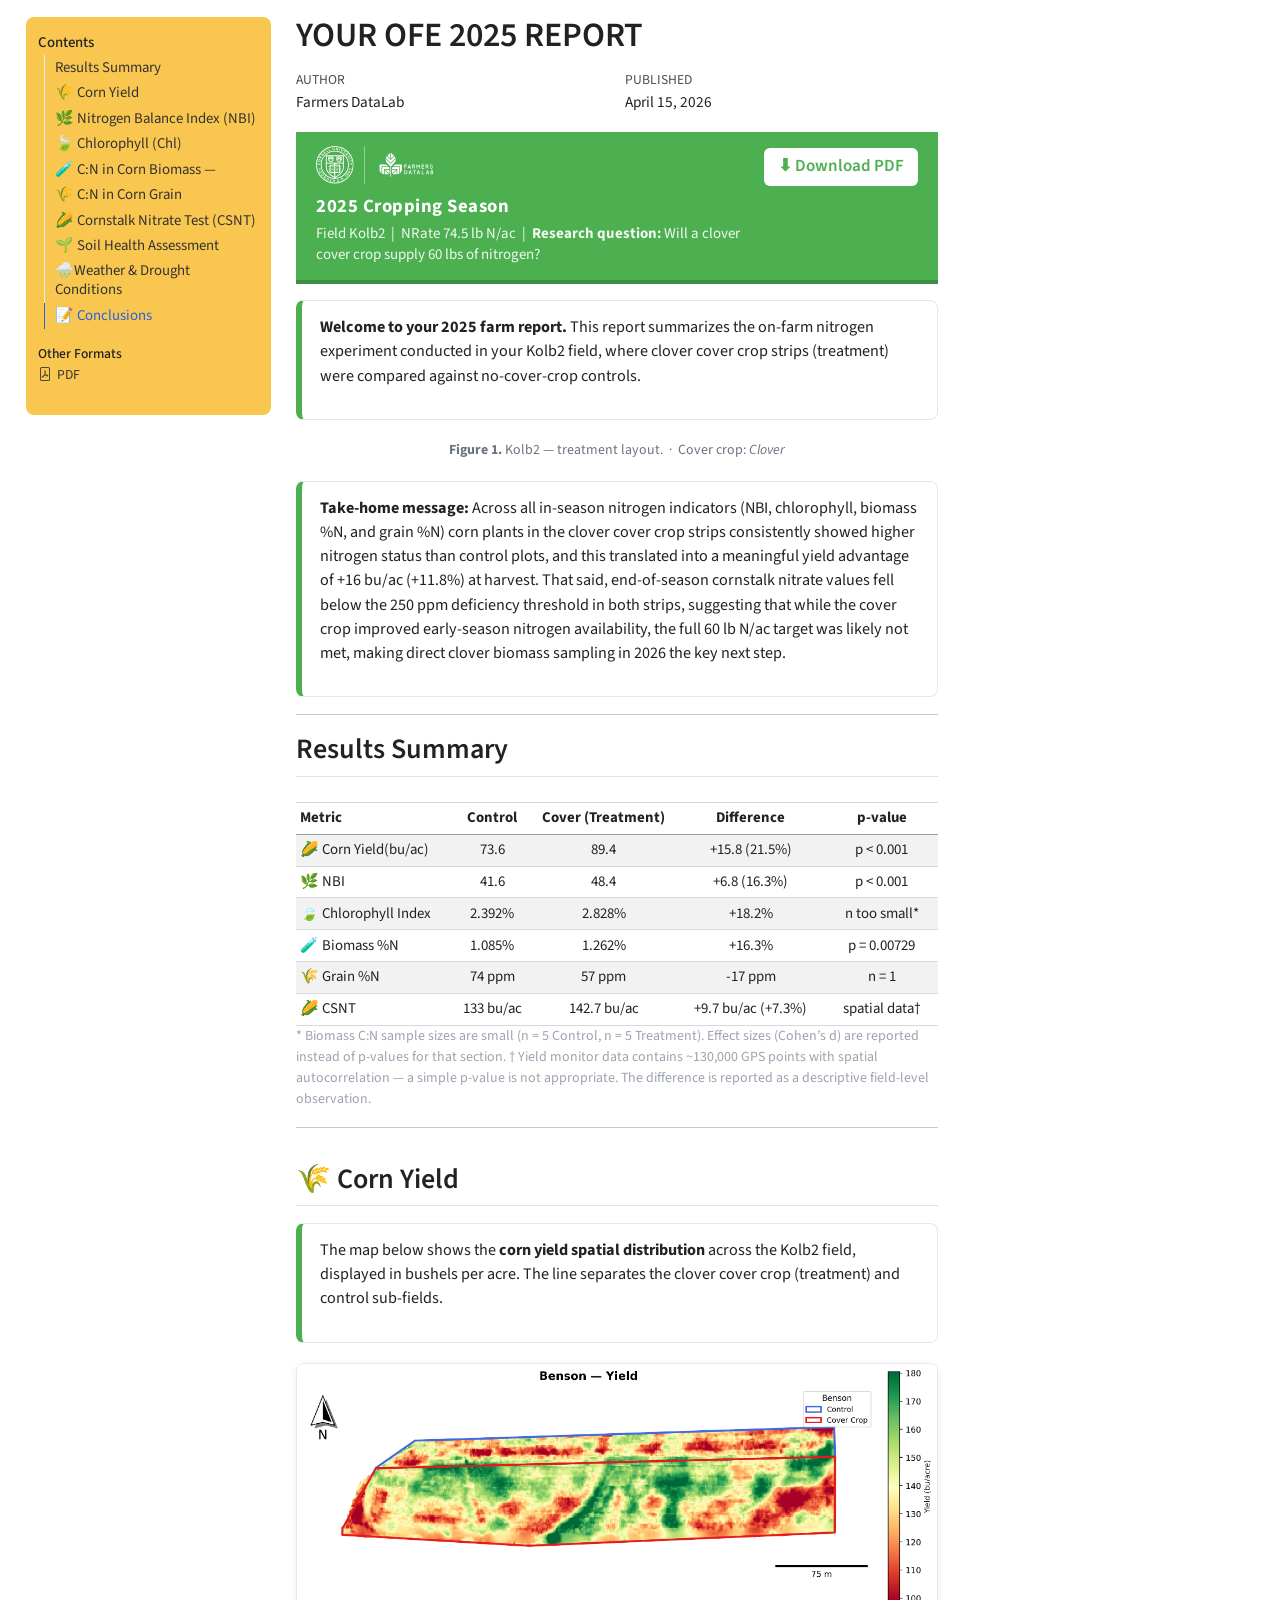
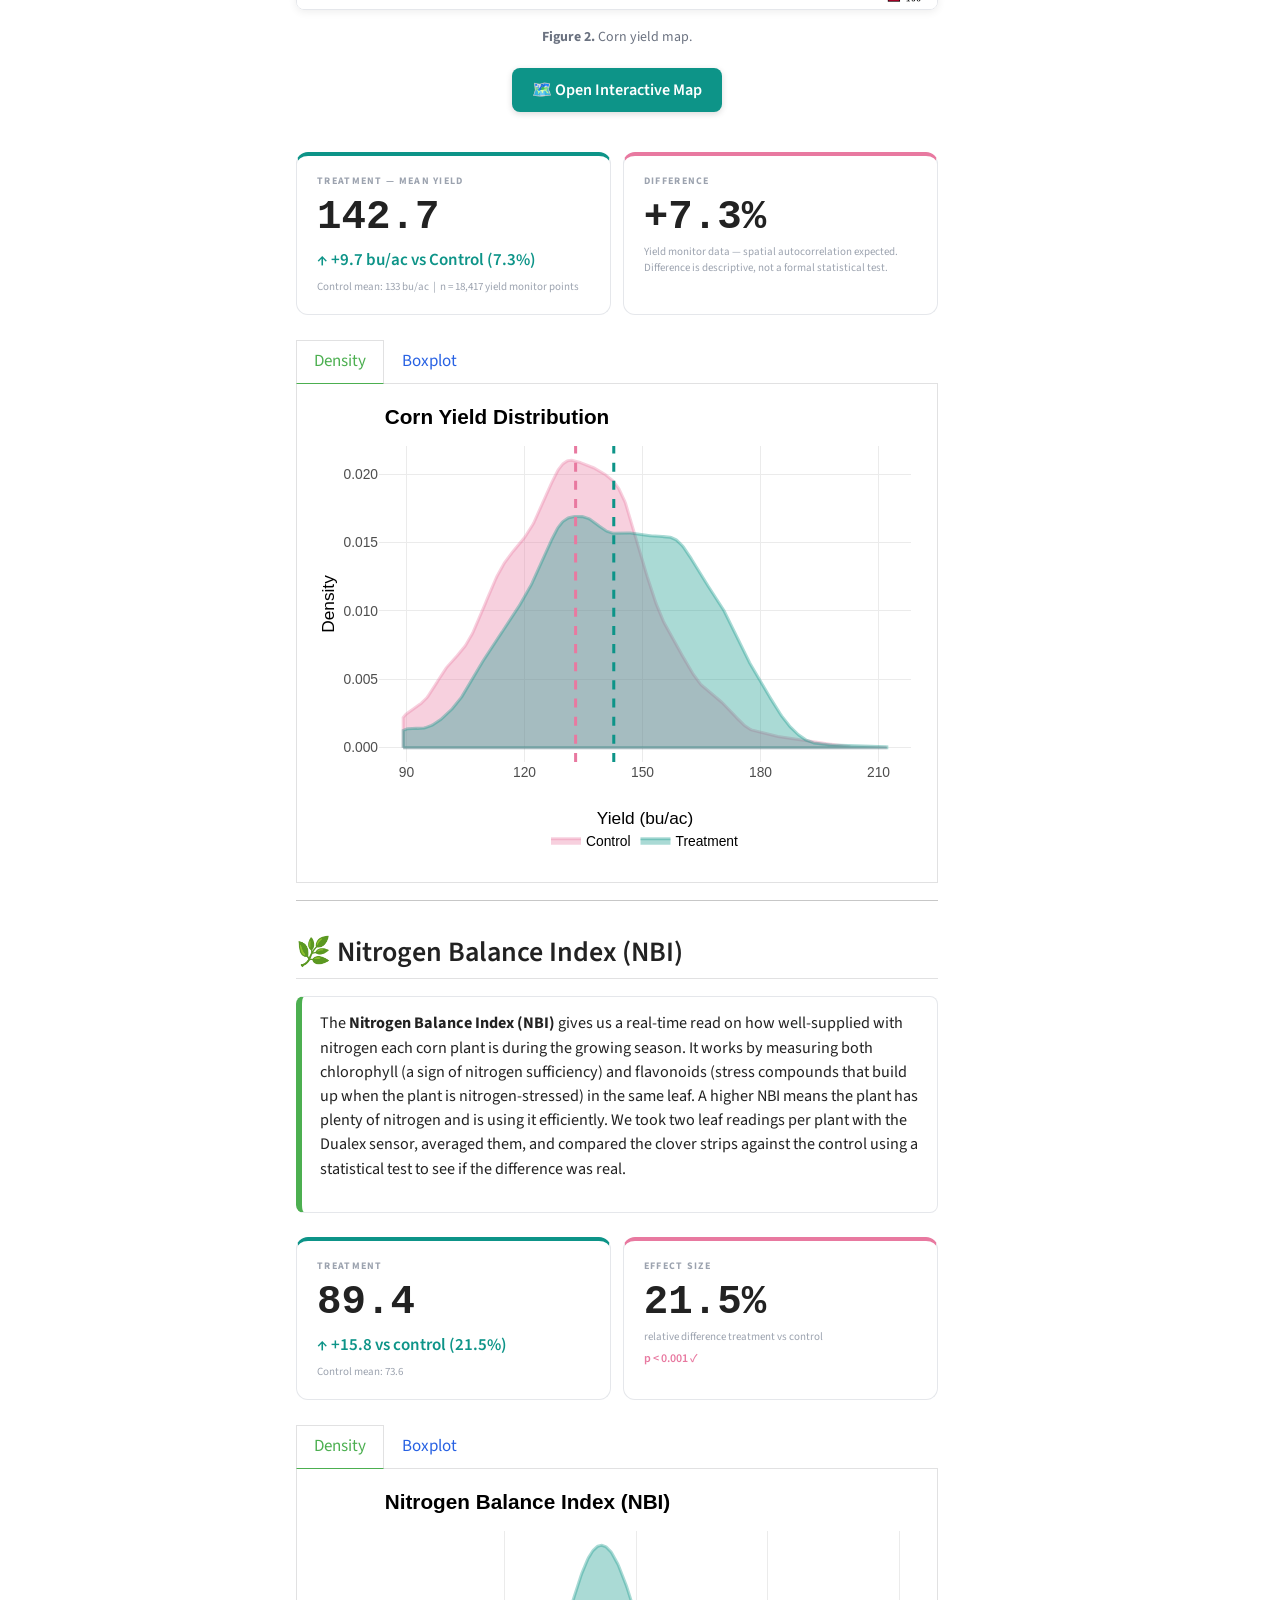
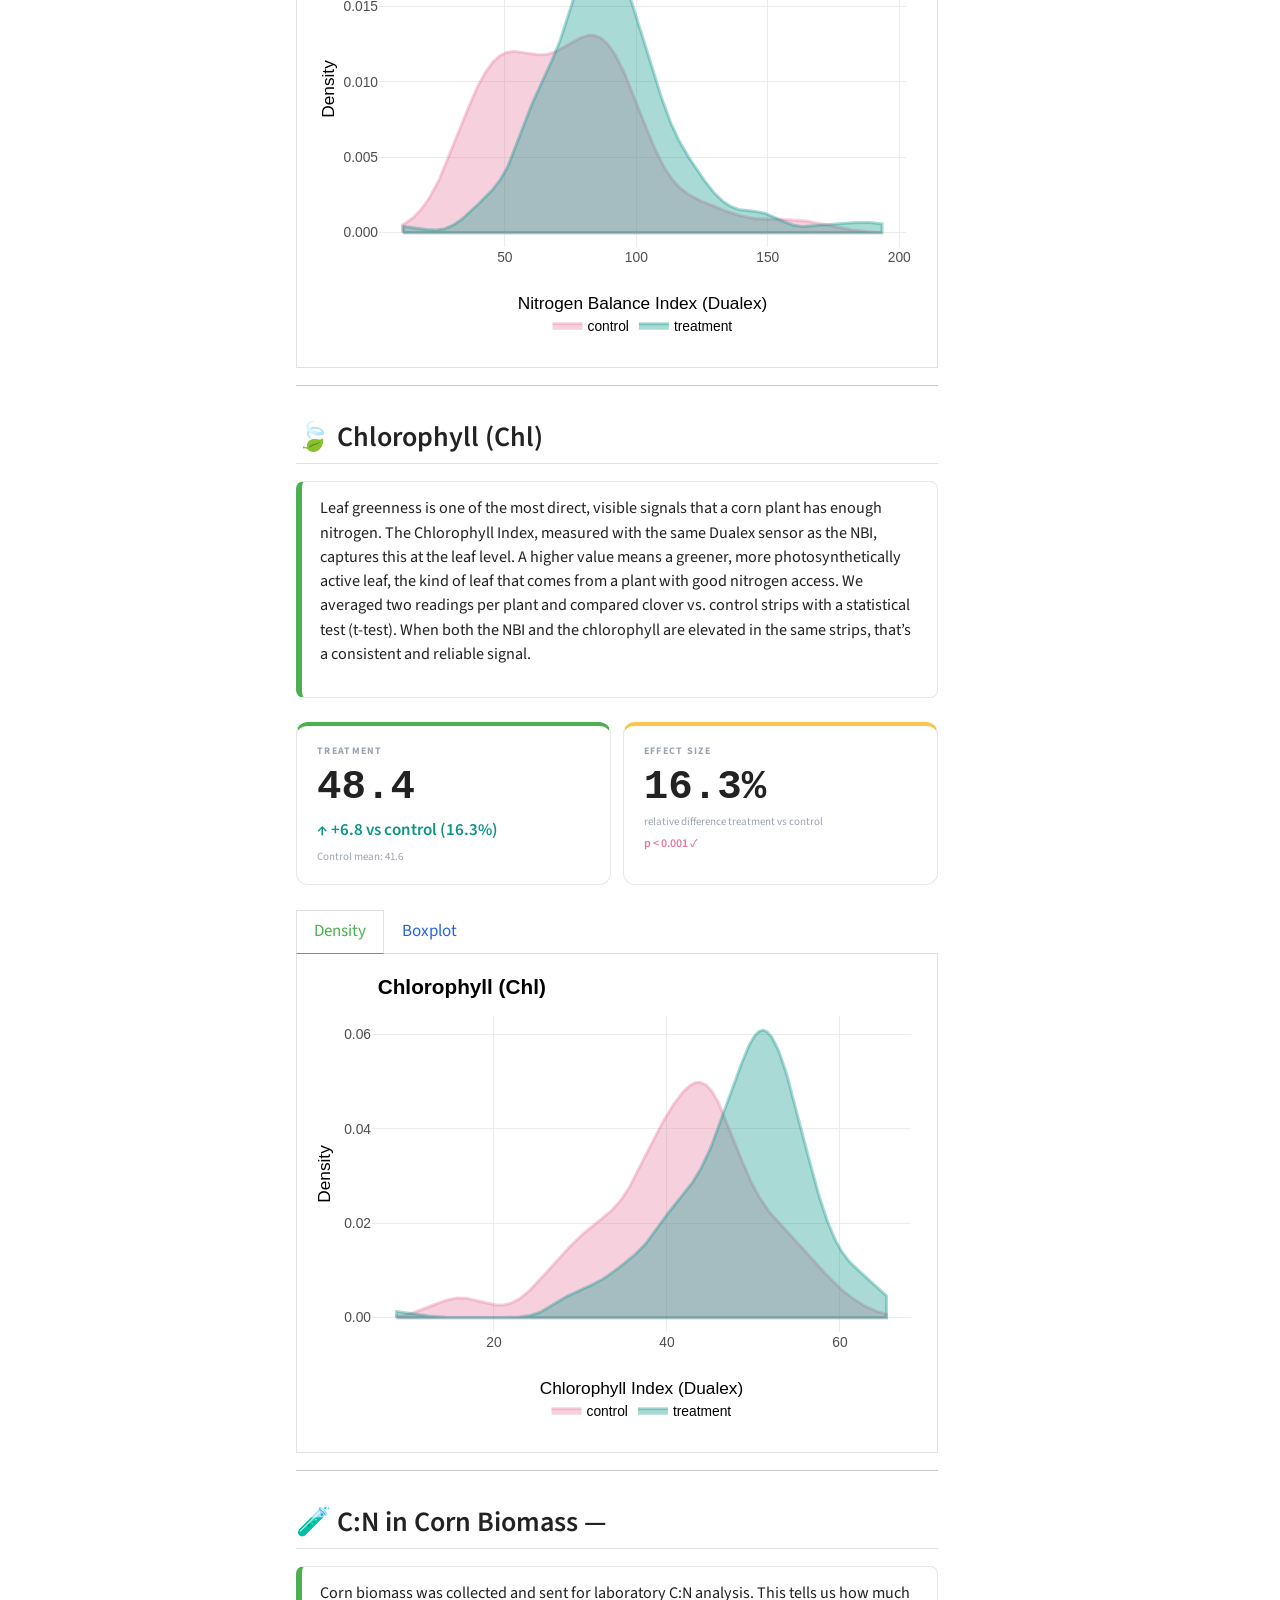
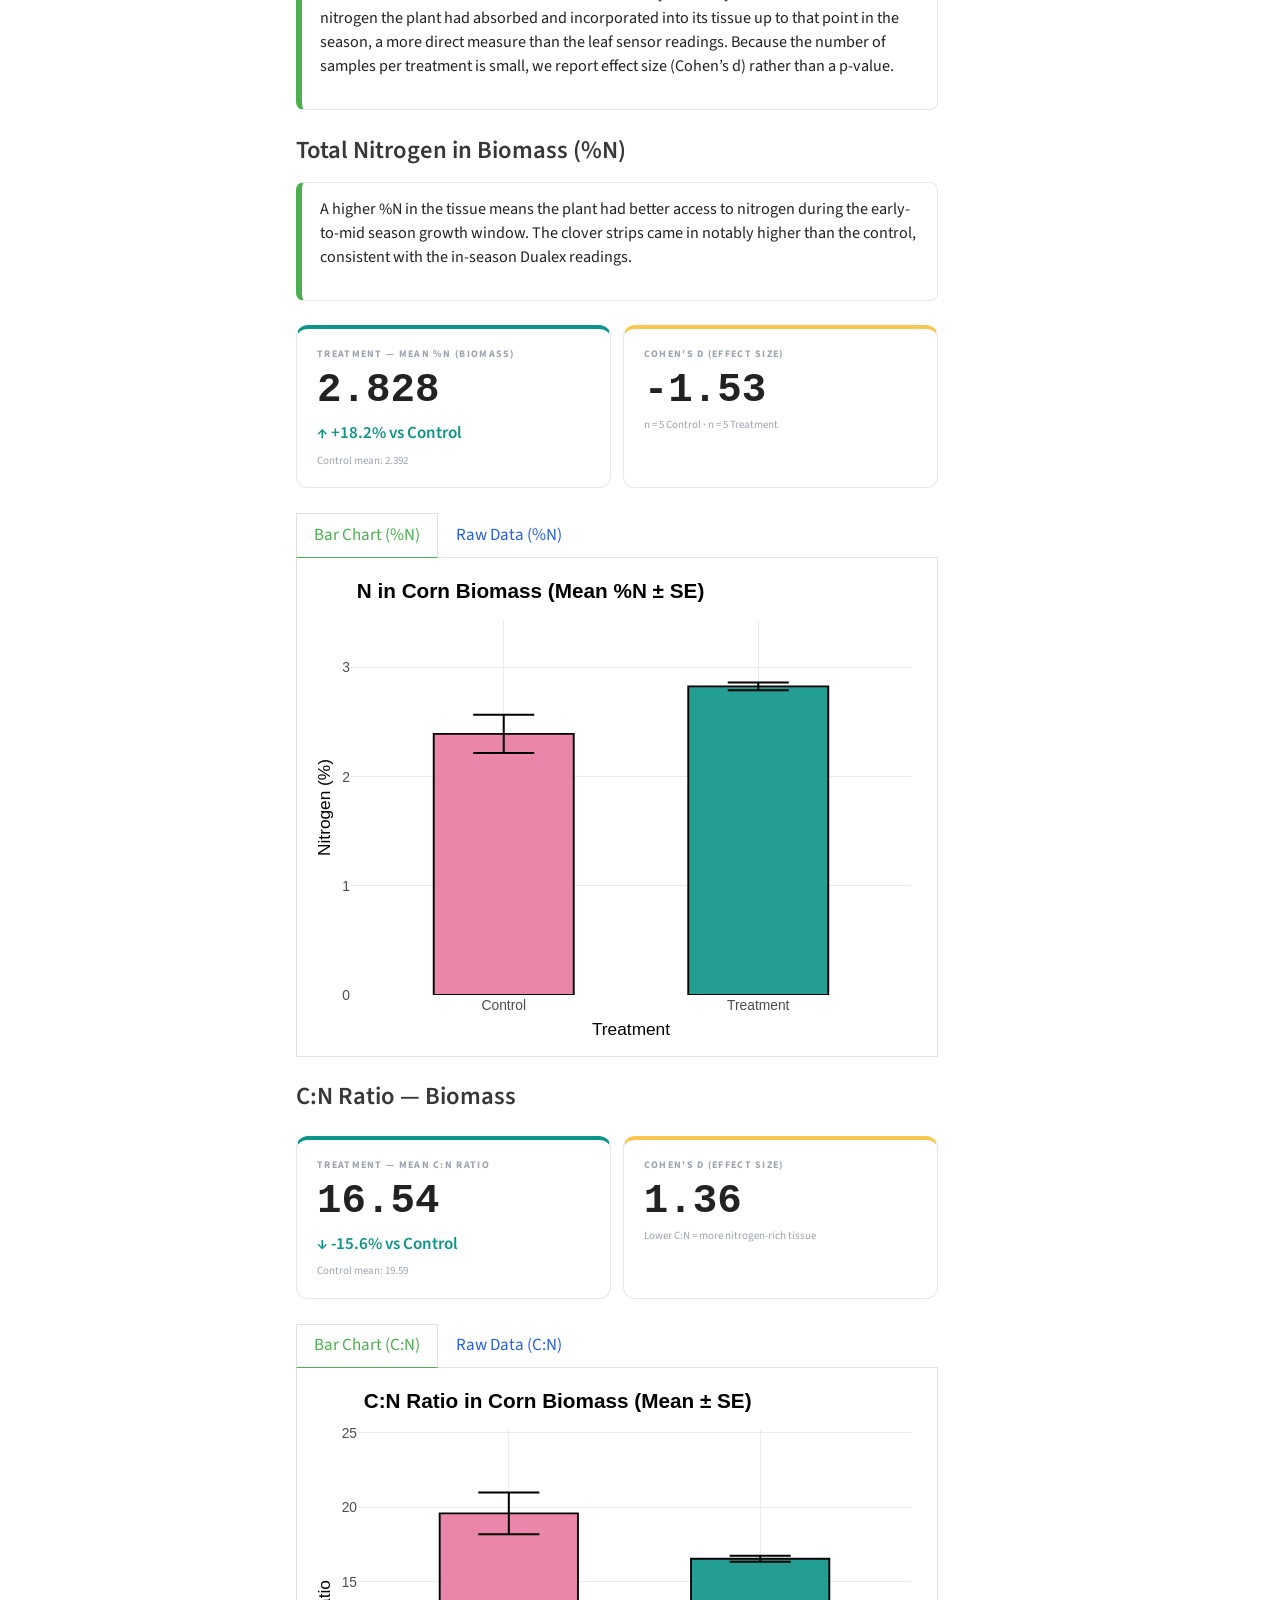
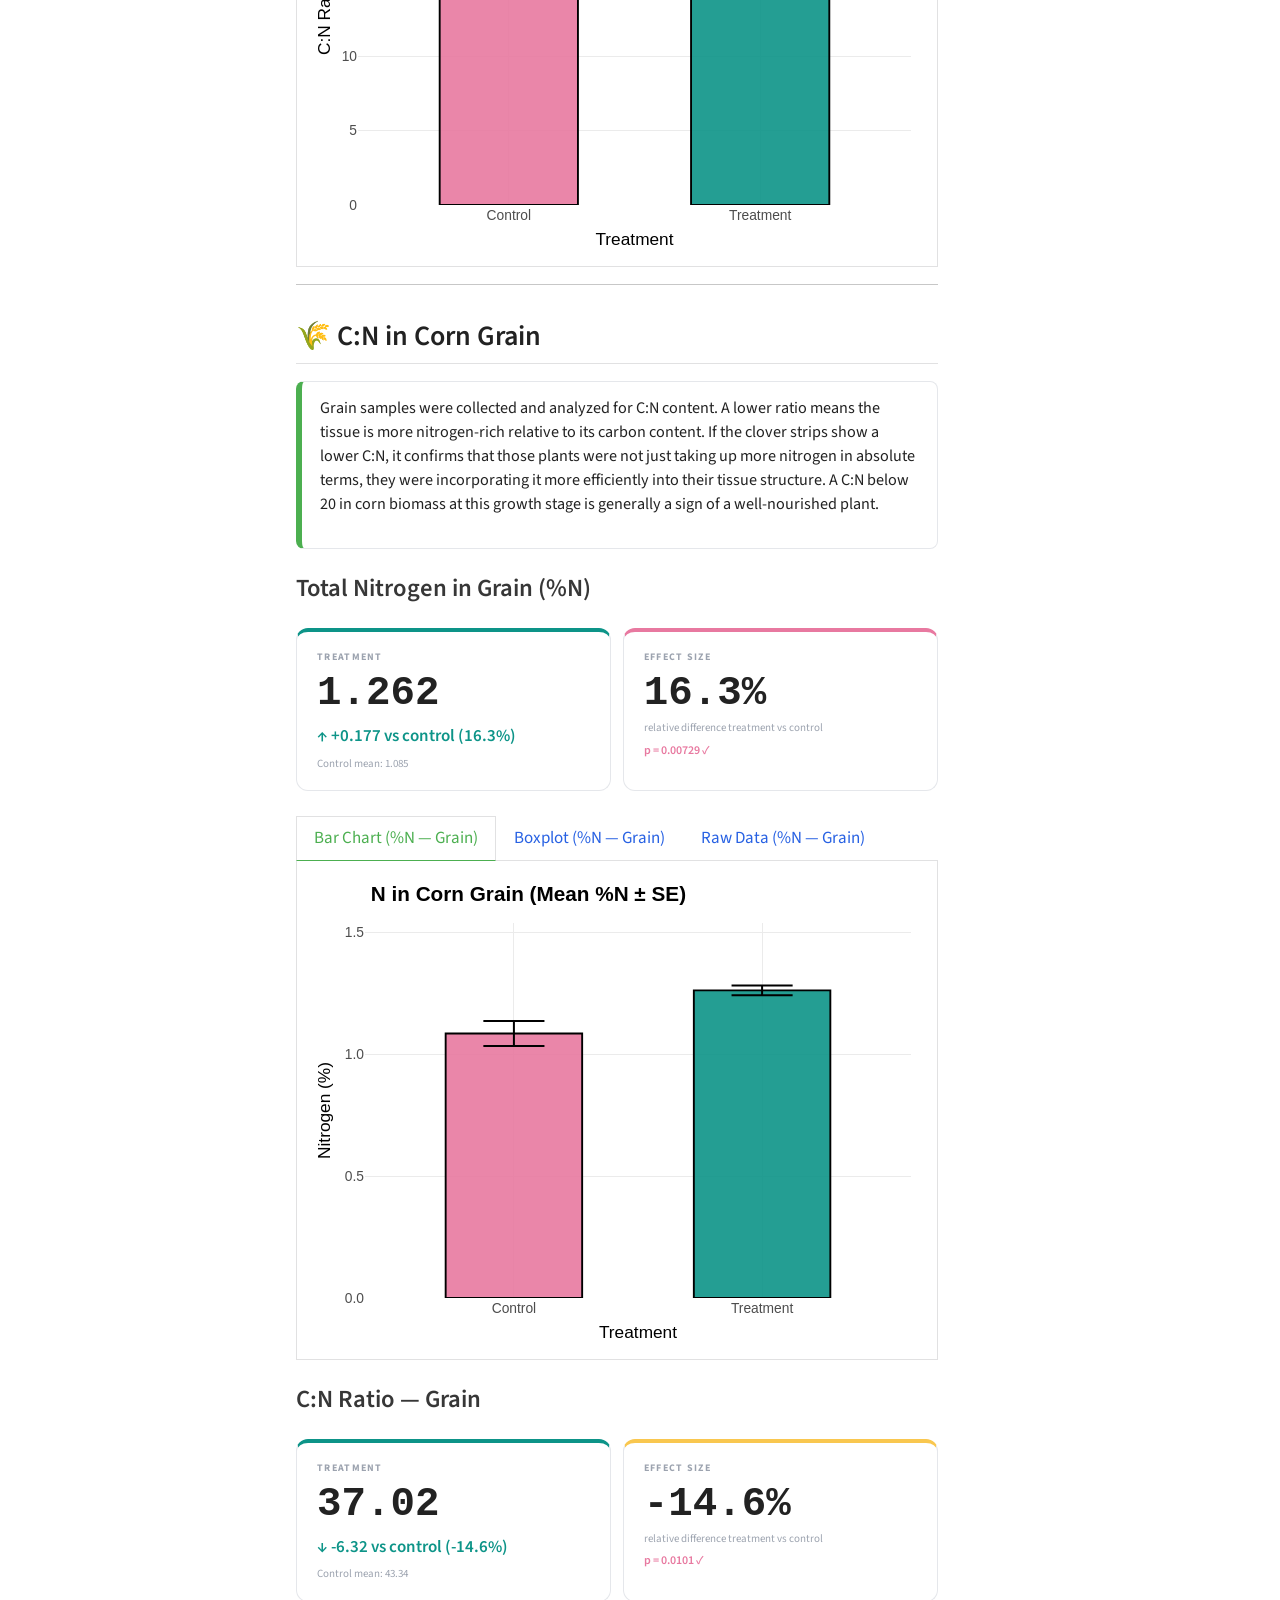
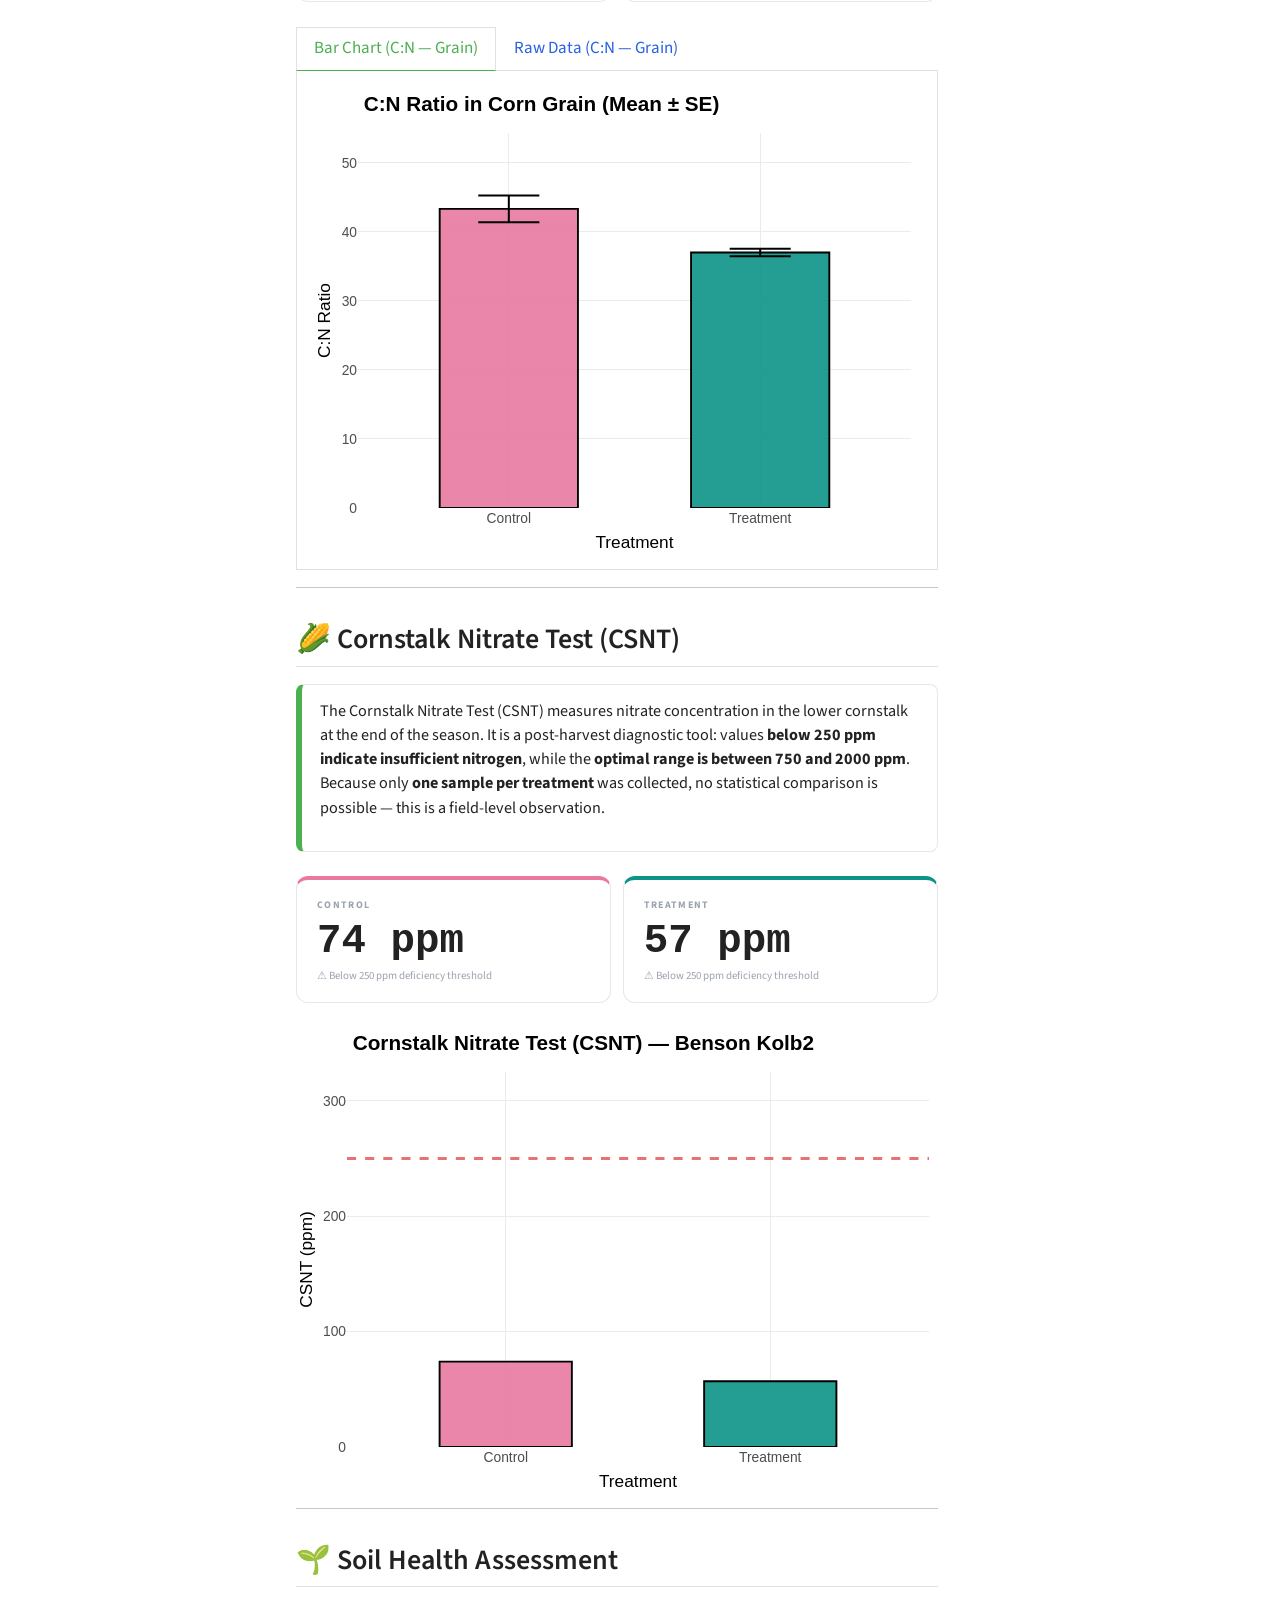
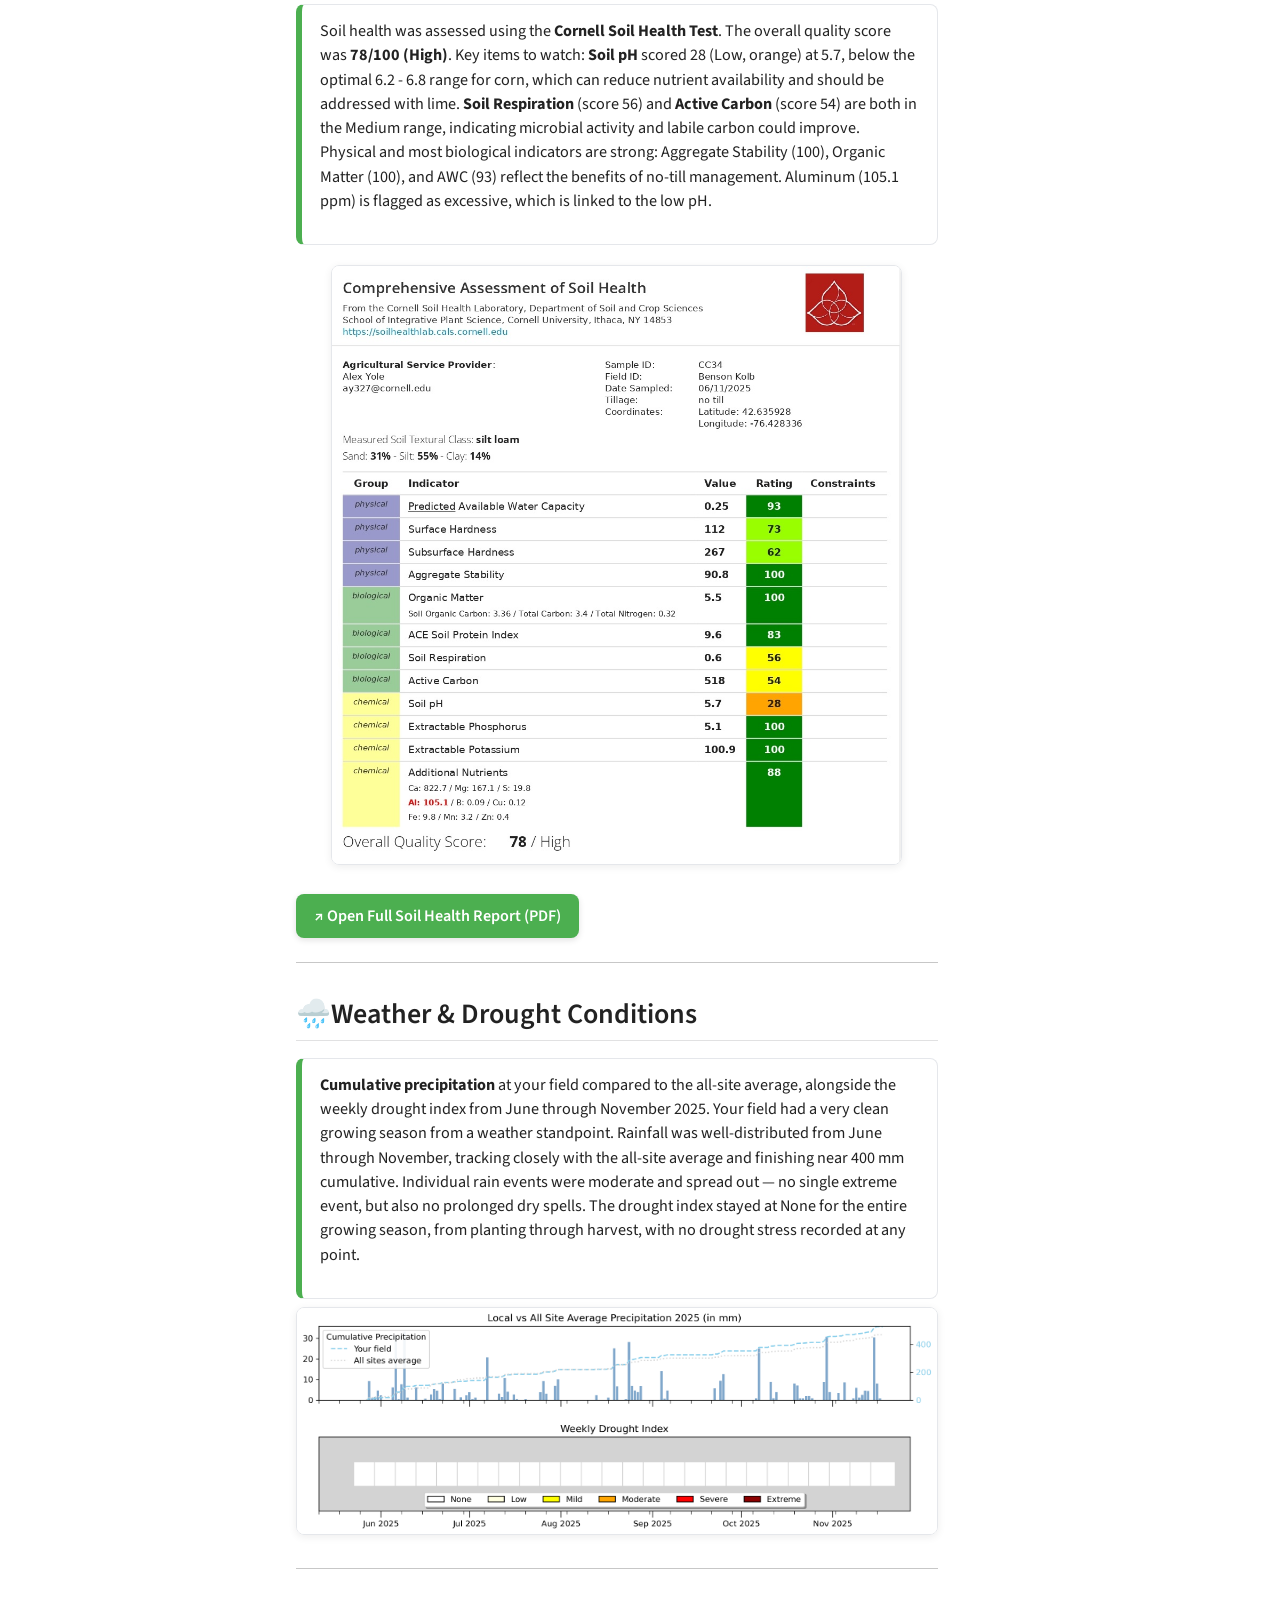
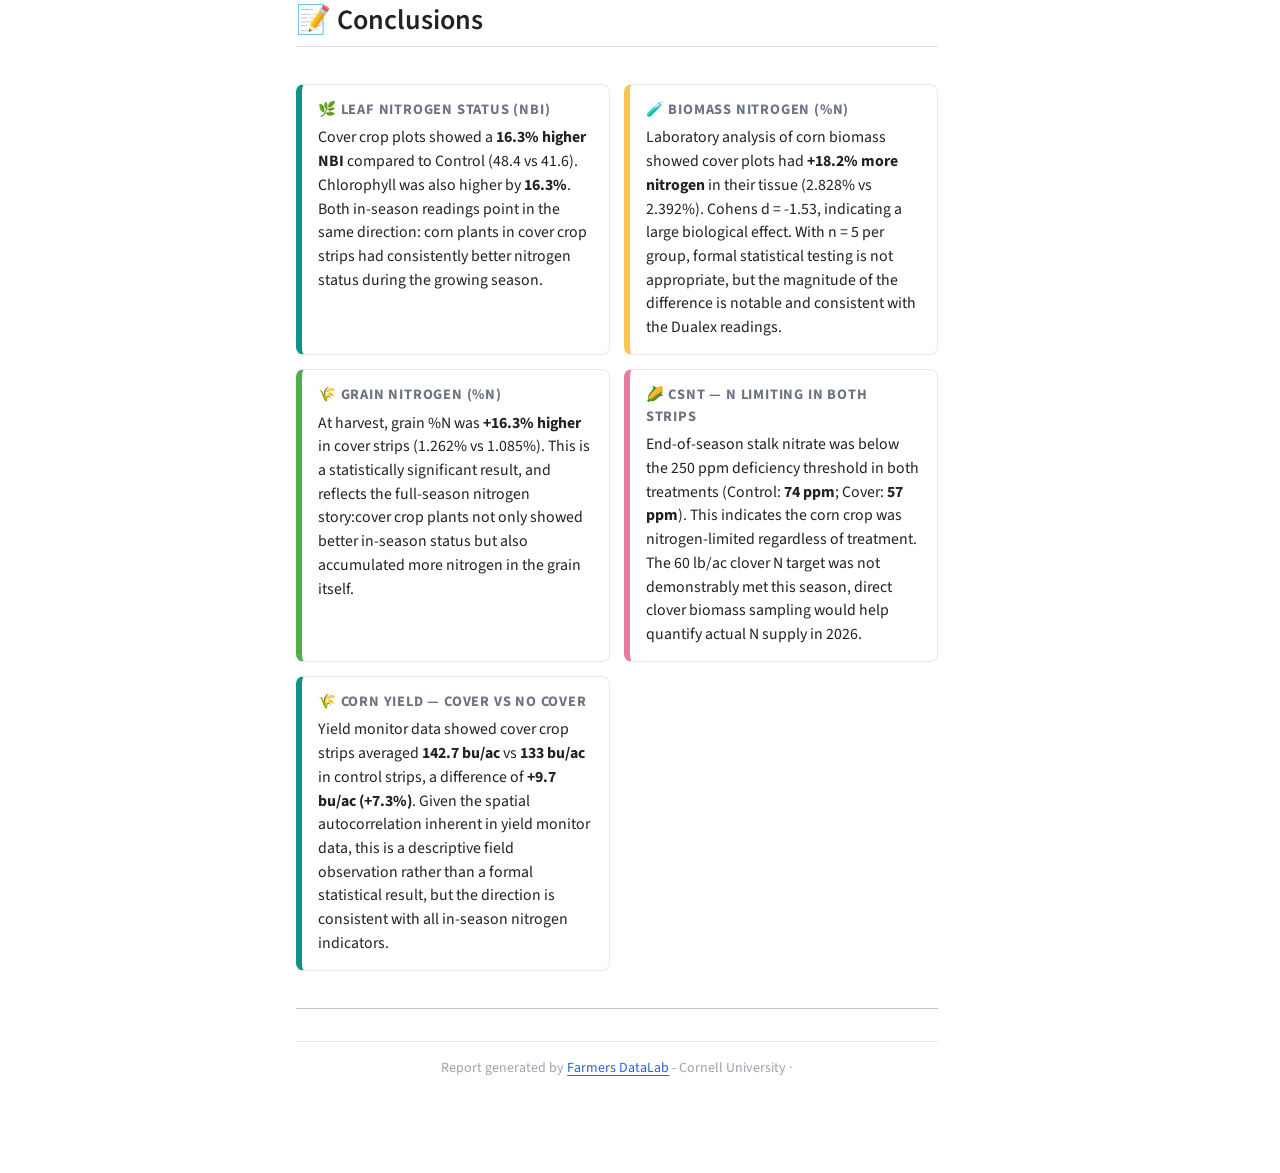
==== commit 6f8fad70: "c" ====
--- a/docs/benson/index.html
+++ b/docs/benson/index.html
@@ -7,7 +7,7 @@
 <meta name="viewport" content="width=device-width, initial-scale=1.0, user-scalable=yes">
 
 <meta name="author" content="Farmers DataLab">
-<meta name="dcterms.date" content="2026-04-14">
+<meta name="dcterms.date" content="2026-04-15">
 
 <title>YOUR OFE 2025 REPORT</title>
 <style>
@@ -117,7 +117,7 @@
     <div>
     <div class="quarto-title-meta-heading">Published</div>
     <div class="quarto-title-meta-contents">
-      <p class="date">April 14, 2026</p>
+      <p class="date">April 15, 2026</p>
     </div>
   </div>
   
@@ -289,7 +289,7 @@
 <div class="cell">
 <div class="cell-output-display">
 <div class="plotly html-widget html-fill-item" id="htmlwidget-bfa6c6cd5bedb83b4ddb" style="width:100%;height:464px;"></div>
-<script type="application/json" data-for="htmlwidget-bfa6c6cd5bedb83b4ddb">{"x":{"data":[{"x":[89.168273925781193,89.408863164673988,89.649452403566784,89.890041642459579,90.130630881352374,90.371220120245169,90.611809359137965,90.85239859803076,91.092987836923555,91.333577075816365,91.57416631470916,91.814755553601955,92.055344792494751,92.295934031387546,92.536523270280341,92.777112509173136,93.017701748065932,93.258290986958727,93.498880225851522,93.739469464744317,93.980058703637113,94.220647942529908,94.461237181422703,94.701826420315498,94.942415659208294,95.183004898101089,95.423594136993898,95.664183375886694,95.904772614779489,96.145361853672284,96.38595109256508,96.626540331457875,96.86712957035067,97.107718809243465,97.348308048136261,97.588897287029056,97.829486525921851,98.070075764814646,98.310665003707442,98.551254242600237,98.791843481493032,99.032432720385827,99.273021959278623,99.513611198171418,99.754200437064227,99.994789675957023,100.23537891484982,100.47596815374261,100.71655739263541,100.9571466315282,101.197735870421,101.43832510931379,101.67891434820659,101.91950358709938,102.16009282599218,102.40068206488498,102.64127130377777,102.88186054267057,103.12244978156336,103.36303902045617,103.60362825934897,103.84421749824176,104.08480673713456,104.32539597602735,104.56598521492015,104.80657445381294,105.04716369270574,105.28775293159853,105.52834217049133,105.76893140938412,106.00952064827692,106.25010988716971,106.49069912606251,106.7312883649553,106.9718776038481,107.21246684274089,107.45305608163369,107.69364532052649,107.93423455941928,108.17482379831209,108.41541303720489,108.65600227609768,108.89659151499048,109.13718075388327,109.37776999277607,109.61835923166886,109.85894847056166,110.09953770945445,110.34012694834725,110.58071618724004,110.82130542613284,111.06189466502563,111.30248390391844,111.54307314281124,111.78366238170403,112.02425162059683,112.26484085948962,112.50543009838242,112.74601933727521,112.98660857616801,113.2271978150608,113.4677870539536,113.7083762928464,113.94896553173919,114.18955477063199,114.43014400952478,114.67073324841758,114.91132248731037,115.15191172620317,115.39250096509596,115.63309020398876,115.87367944288155,116.11426868177435,116.35485792066714,116.59544715955995,116.83603639845275,117.07662563734554,117.31721487623834,117.55780411513113,117.79839335402393,118.03898259291672,118.27957183180952,118.52016107070231,118.76075030959511,119.00133954848791,119.2419287873807,119.48251802627351,119.72310726516631,119.9636965040591,120.2042857429519,120.44487498184469,120.68546422073749,120.92605345963028,121.16664269852308,121.40723193741587,121.64782117630867,121.88841041520146,122.12899965409426,122.36958889298705,122.61017813187985,122.85076737077264,123.09135660966544,123.33194584855823,123.57253508745103,123.81312432634383,124.05371356523662,124.29430280412942,124.53489204302221,124.77548128191501,125.0160705208078,125.25665975970061,125.49724899859341,125.7378382374862,125.978427476379,126.21901671527179,126.45960595416459,126.70019519305738,126.94078443195018,127.18137367084299,127.42196290973578,127.66255214862858,127.90314138752137,128.14373062641417,128.38431986530696,128.62490910419976,128.86549834309255,129.10608758198535,129.34667682087814,129.58726605977094,129.82785529866374,130.06844453755653,130.30903377644933,130.54962301534212,130.79021225423492,131.03080149312771,131.27139073202051,131.5119799709133,131.7525692098061,131.99315844869889,132.23374768759169,132.47433692648448,132.71492616537728,132.95551540427007,133.19610464316287,133.43669388205569,133.67728312094846,133.91787235984128,134.15846159873405,134.39905083762687,134.63964007651964,134.88022931541246,135.12081855430523,135.36140779319805,135.60199703209085,135.84258627098365,136.08317550987644,136.32376474876924,136.56435398766203,136.80494322655483,137.04553246544762,137.28612170434042,137.52671094323321,137.76730018212601,138.0078894210188,138.2484786599116,138.48906789880439,138.72965713769719,138.97024637658998,139.21083561548278,139.45142485437557,139.69201409326837,139.93260333216116,140.17319257105396,140.41378180994676,140.65437104883955,140.89496028773235,141.13554952662514,141.37613876551794,141.61672800441073,141.85731724330356,142.09790648219632,142.33849572108915,142.57908495998191,142.81967419887474,143.0602634377675,143.30085267666033,143.54144191555309,143.78203115444592,144.02262039333871,144.26320963223151,144.5037988711243,144.7443881100171,144.98497734890989,145.22556658780269,145.46615582669548,145.70674506558828,145.94733430448107,146.18792354337387,146.42851278226667,146.66910202115946,146.90969126005226,147.15028049894505,147.39086973783785,147.63145897673064,147.87204821562344,148.11263745451623,148.35322669340903,148.59381593230182,148.83440517119462,149.07499441008741,149.31558364898021,149.556172887873,149.79676212676583,150.03735136565859,150.27794060455142,150.51852984344418,150.75911908233701,150.99970832122978,151.2402975601226,151.48088679901537,151.72147603790819,151.96206527680098,152.20265451569378,152.44324375458658,152.68383299347937,152.92442223237217,153.16501147126496,153.40560071015776,153.64618994905055,153.88677918794335,154.12736842683614,154.36795766572894,154.60854690462173,154.84913614351453,155.08972538240732,155.33031462130012,155.57090386019291,155.81149309908571,156.0520823379785,156.2926715768713,156.53326081576409,156.77385005465689,157.01443929354969,157.25502853244251,157.49561777133528,157.7362070102281,157.97679624912087,158.21738548801369,158.45797472690646,158.69856396579928,158.93915320469205,159.17974244358487,159.42033168247764,159.66092092137046,159.90151016026323,160.14209939915605,160.38268863804882,160.62327787694164,160.86386711583441,161.10445635472723,161.34504559362003,161.58563483251282,161.82622407140562,162.06681331029841,162.30740254919121,162.547991788084,162.7885810269768,163.0291702658696,163.26975950476239,163.51034874365519,163.75093798254798,163.99152722144078,164.23211646033357,164.47270569922637,164.71329493811916,164.95388417701196,165.19447341590478,165.43506265479755,165.67565189369037,165.91624113258314,166.15683037147596,166.39741961036873,166.63800884926155,166.87859808815432,167.11918732704714,167.35977656593991,167.60036580483273,167.8409550437255,168.08154428261832,168.32213352151109,168.56272276040391,168.80331199929668,169.04390123818951,169.2844904770823,169.5250797159751,169.76566895486789,170.00625819376069,170.24684743265348,170.48743667154628,170.72802591043907,170.96861514933187,171.20920438822466,171.44979362711746,171.69038286601025,171.93097210490305,172.17156134379584,172.41215058268864,172.65273982158143,172.89332906047423,173.13391829936702,173.37450753825982,173.61509677715264,173.85568601604541,174.09627525493823,174.336864493831,174.57745373272382,174.81804297161659,175.05863221050942,175.29922144940218,175.53981068829501,175.78039992718777,176.0209891660806,176.26157840497336,176.50216764386619,176.74275688275895,176.98334612165178,177.22393536054454,177.46452459943737,177.70511383833016,177.94570307722296,178.18629231611575,178.42688155500855,178.66747079390134,178.90806003279414,179.14864927168693,179.38923851057973,179.62982774947253,179.87041698836532,180.11100622725812,180.35159546615091,180.59218470504371,180.8327739439365,181.0733631828293,181.31395242172209,181.55454166061489,181.79513089950768,182.03572013840051,182.27630937729327,182.5168986161861,182.75748785507886,182.99807709397169,183.23866633286445,183.47925557175728,183.71984481065005,183.96043404954287,184.20102328843564,184.44161252732846,184.68220176622123,184.92279100511405,185.16338024400682,185.40396948289964,185.64455872179241,185.88514796068523,186.12573719957803,186.36632643847082,186.60691567736362,186.84750491625641,187.08809415514921,187.328683394042,187.5692726329348,187.80986187182759,188.05045111072039,188.29104034961318,188.53162958850598,188.77221882739877,189.01280806629157,189.25339730518436,189.49398654407716,189.73457578296996,189.97516502186278,190.21575426075555,190.45634349964837,190.69693273854114,190.93752197743396,191.17811121632673,191.41870045521955,191.65928969411232,191.89987893300514,192.14046817189791,192.38105741079073,192.6216466496835,192.86223588857632,193.10282512746909,193.34341436636191,193.58400360525468,193.8245928441475,194.0651820830403,194.30577132193309,194.54636056082589,194.78694979971868,195.02753903861148,195.26812827750427,195.50871751639707,195.74930675528987,195.98989599418266,196.23048523307546,196.47107447196825,196.71166371086105,196.95225294975384,197.19284218864664,197.43343142753943,197.67402066643223,197.91460990532502,198.15519914421782,198.39578838311064,198.63637762200341,198.87696686089623,199.117556099789,199.35814533868182,199.59873457757459,199.83932381646741,200.07991305536018,200.320502294253,200.56109153314577,200.80168077203859,201.04227001093136,201.28285924982418,201.52344848871695,201.76403772760978,202.00462696650254,202.24521620539537,202.48580544428816,202.72639468318096,202.96698392207375,203.20757316096655,203.44816239985934,203.68875163875214,203.92934087764493,204.16993011653773,204.41051935543052,204.65110859432332,204.89169783321611,205.13228707210891,205.3728763110017,205.6134655498945,205.85405478878729,206.09464402768009,206.33523326657291,206.57582250546568,206.8164117443585,207.05700098325127,207.29759022214409,207.53817946103686,207.77876869992969,208.01935793882245,208.25994717771528,208.50053641660804,208.74112565550087,208.98171489439363,209.22230413328646,209.46289337217922,209.70348261107205,209.94407184996481,210.18466108885764,210.42525032775043,210.66583956664323,210.90642880553602,211.14701804442882,211.38760728332161,211.62819652221441,211.8687857611072,212.109375,212.109375,211.8687857611072,211.62819652221441,211.38760728332161,211.14701804442882,210.90642880553602,210.66583956664323,210.42525032775043,210.18466108885764,209.94407184996481,209.70348261107205,209.46289337217922,209.22230413328646,208.98171489439363,208.74112565550087,208.50053641660804,208.25994717771528,208.01935793882245,207.77876869992969,207.53817946103686,207.29759022214409,207.05700098325127,206.8164117443585,206.57582250546568,206.33523326657291,206.09464402768009,205.85405478878729,205.6134655498945,205.3728763110017,205.13228707210891,204.89169783321611,204.65110859432332,204.41051935543052,204.16993011653773,203.92934087764493,203.68875163875214,203.44816239985934,203.20757316096655,202.96698392207375,202.72639468318096,202.48580544428816,202.24521620539537,202.00462696650254,201.76403772760978,201.52344848871695,201.28285924982418,201.04227001093136,200.80168077203859,200.56109153314577,200.320502294253,200.07991305536018,199.83932381646741,199.59873457757459,199.35814533868182,199.117556099789,198.87696686089623,198.63637762200341,198.39578838311064,198.15519914421782,197.91460990532502,197.67402066643223,197.43343142753943,197.19284218864664,196.95225294975384,196.71166371086105,196.47107447196825,196.23048523307546,195.98989599418266,195.74930675528987,195.50871751639707,195.26812827750427,195.02753903861148,194.78694979971868,194.54636056082589,194.30577132193309,194.0651820830403,193.8245928441475,193.58400360525468,193.34341436636191,193.10282512746909,192.86223588857632,192.6216466496835,192.38105741079073,192.14046817189791,191.89987893300514,191.65928969411232,191.41870045521955,191.17811121632673,190.93752197743396,190.69693273854114,190.45634349964837,190.21575426075555,189.97516502186278,189.73457578296996,189.49398654407716,189.25339730518436,189.01280806629157,188.77221882739877,188.53162958850598,188.29104034961318,188.05045111072039,187.80986187182759,187.5692726329348,187.328683394042,187.08809415514921,186.84750491625641,186.60691567736362,186.36632643847082,186.12573719957803,185.88514796068523,185.64455872179241,185.40396948289964,185.16338024400682,184.92279100511405,184.68220176622123,184.44161252732846,184.20102328843564,183.96043404954287,183.71984481065005,183.47925557175728,183.23866633286445,182.99807709397169,182.75748785507886,182.5168986161861,182.27630937729327,182.03572013840051,181.79513089950768,181.55454166061489,181.31395242172209,181.0733631828293,180.8327739439365,180.59218470504371,180.35159546615091,180.11100622725812,179.87041698836532,179.62982774947253,179.38923851057973,179.14864927168693,178.90806003279414,178.66747079390134,178.42688155500855,178.18629231611575,177.94570307722296,177.70511383833016,177.46452459943737,177.22393536054454,176.98334612165178,176.74275688275895,176.50216764386619,176.26157840497336,176.0209891660806,175.78039992718777,175.53981068829501,175.29922144940218,175.05863221050942,174.81804297161659,174.57745373272382,174.336864493831,174.09627525493823,173.85568601604541,173.61509677715264,173.37450753825982,173.13391829936702,172.89332906047423,172.65273982158143,172.41215058268864,172.17156134379584,171.93097210490305,171.69038286601025,171.44979362711746,171.20920438822466,170.96861514933187,170.72802591043907,170.48743667154628,170.24684743265348,170.00625819376069,169.76566895486789,169.5250797159751,169.2844904770823,169.04390123818951,168.80331199929668,168.56272276040391,168.32213352151109,168.08154428261832,167.8409550437255,167.60036580483273,167.35977656593991,167.11918732704714,166.87859808815432,166.63800884926155,166.39741961036873,166.15683037147596,165.91624113258314,165.67565189369037,165.43506265479755,165.19447341590478,164.95388417701196,164.71329493811916,164.47270569922637,164.23211646033357,163.99152722144078,163.75093798254798,163.51034874365519,163.26975950476239,163.0291702658696,162.7885810269768,162.547991788084,162.30740254919121,162.06681331029841,161.82622407140562,161.58563483251282,161.34504559362003,161.10445635472723,160.86386711583441,160.62327787694164,160.38268863804882,160.14209939915605,159.90151016026323,159.66092092137046,159.42033168247764,159.17974244358487,158.93915320469205,158.69856396579928,158.45797472690646,158.21738548801369,157.97679624912087,157.7362070102281,157.49561777133528,157.25502853244251,157.01443929354969,156.77385005465689,156.53326081576409,156.2926715768713,156.0520823379785,155.81149309908571,155.57090386019291,155.33031462130012,155.08972538240732,154.84913614351453,154.60854690462173,154.36795766572894,154.12736842683614,153.88677918794335,153.64618994905055,153.40560071015776,153.16501147126496,152.92442223237217,152.68383299347937,152.44324375458658,152.20265451569378,151.96206527680098,151.72147603790819,151.48088679901537,151.2402975601226,150.99970832122978,150.75911908233701,150.51852984344418,150.27794060455142,150.03735136565859,149.79676212676583,149.556172887873,149.31558364898021,149.07499441008741,148.83440517119462,148.59381593230182,148.35322669340903,148.11263745451623,147.87204821562344,147.63145897673064,147.39086973783785,147.15028049894505,146.90969126005226,146.66910202115946,146.42851278226667,146.18792354337387,145.94733430448107,145.70674506558828,145.46615582669548,145.22556658780269,144.98497734890989,144.7443881100171,144.5037988711243,144.26320963223151,144.02262039333871,143.78203115444592,143.54144191555309,143.30085267666033,143.0602634377675,142.81967419887474,142.57908495998191,142.33849572108915,142.09790648219632,141.85731724330356,141.61672800441073,141.37613876551794,141.13554952662514,140.89496028773235,140.65437104883955,140.41378180994676,140.17319257105396,139.93260333216116,139.69201409326837,139.45142485437557,139.21083561548278,138.97024637658998,138.72965713769719,138.48906789880439,138.2484786599116,138.0078894210188,137.76730018212601,137.52671094323321,137.28612170434042,137.04553246544762,136.80494322655483,136.56435398766203,136.32376474876924,136.08317550987644,135.84258627098365,135.60199703209085,135.36140779319805,135.12081855430523,134.88022931541246,134.63964007651964,134.39905083762687,134.15846159873405,133.91787235984128,133.67728312094846,133.43669388205569,133.19610464316287,132.95551540427007,132.71492616537728,132.47433692648448,132.23374768759169,131.99315844869889,131.7525692098061,131.5119799709133,131.27139073202051,131.03080149312771,130.79021225423492,130.54962301534212,130.30903377644933,130.06844453755653,129.82785529866374,129.58726605977094,129.34667682087814,129.10608758198535,128.86549834309255,128.62490910419976,128.38431986530696,128.14373062641417,127.90314138752137,127.66255214862858,127.42196290973578,127.18137367084299,126.94078443195018,126.70019519305738,126.45960595416459,126.21901671527179,125.978427476379,125.7378382374862,125.49724899859341,125.25665975970061,125.0160705208078,124.77548128191501,124.53489204302221,124.29430280412942,124.05371356523662,123.81312432634383,123.57253508745103,123.33194584855823,123.09135660966544,122.85076737077264,122.61017813187985,122.36958889298705,122.12899965409426,121.88841041520146,121.64782117630867,121.40723193741587,121.16664269852308,120.92605345963028,120.68546422073749,120.44487498184469,120.2042857429519,119.9636965040591,119.72310726516631,119.48251802627351,119.2419287873807,119.00133954848791,118.76075030959511,118.52016107070231,118.27957183180952,118.03898259291672,117.79839335402393,117.55780411513113,117.31721487623834,117.07662563734554,116.83603639845275,116.59544715955995,116.35485792066714,116.11426868177435,115.87367944288155,115.63309020398876,115.39250096509596,115.15191172620317,114.91132248731037,114.67073324841758,114.43014400952478,114.18955477063199,113.94896553173919,113.7083762928464,113.4677870539536,113.2271978150608,112.98660857616801,112.74601933727521,112.50543009838242,112.26484085948962,112.02425162059683,111.78366238170403,111.54307314281124,111.30248390391844,111.06189466502563,110.82130542613284,110.58071618724004,110.34012694834725,110.09953770945445,109.85894847056166,109.61835923166886,109.37776999277607,109.13718075388327,108.89659151499048,108.65600227609768,108.41541303720489,108.17482379831209,107.93423455941928,107.69364532052649,107.45305608163369,107.21246684274089,106.9718776038481,106.7312883649553,106.49069912606251,106.25010988716971,106.00952064827692,105.76893140938412,105.52834217049133,105.28775293159853,105.04716369270574,104.80657445381294,104.56598521492015,104.32539597602735,104.08480673713456,103.84421749824176,103.60362825934897,103.36303902045617,103.12244978156336,102.88186054267057,102.64127130377777,102.40068206488498,102.16009282599218,101.91950358709938,101.67891434820659,101.43832510931379,101.197735870421,100.9571466315282,100.71655739263541,100.47596815374261,100.23537891484982,99.994789675957023,99.754200437064227,99.513611198171418,99.273021959278623,99.032432720385827,98.791843481493032,98.551254242600237,98.310665003707442,98.070075764814646,97.829486525921851,97.588897287029056,97.348308048136261,97.107718809243465,96.86712957035067,96.626540331457875,96.38595109256508,96.145361853672284,95.904772614779489,95.664183375886694,95.423594136993898,95.183004898101089,94.942415659208294,94.701826420315498,94.461237181422703,94.220647942529908,93.980058703637113,93.739469464744317,93.498880225851522,93.258290986958727,93.017701748065932,92.777112509173136,92.536523270280341,92.295934031387546,92.055344792494751,91.814755553601955,91.57416631470916,91.333577075816365,91.092987836923555,90.85239859803076,90.611809359137965,90.371220120245169,90.130630881352374,89.890041642459579,89.649452403566784,89.408863164673988,89.168273925781193,89.168273925781193],"y":[0,0,0,0,0,0,0,0,0,0,0,0,0,0,0,0,0,0,0,0,0,0,0,0,0,0,0,0,0,0,0,0,0,0,0,0,0,0,0,0,0,0,0,0,0,0,0,0,0,0,0,0,0,0,0,0,0,0,0,0,0,0,0,0,0,0,0,0,0,0,0,0,0,0,0,0,0,0,0,0,0,0,0,0,0,0,0,0,0,0,0,0,0,0,0,0,0,0,0,0,0,0,0,0,0,0,0,0,0,0,0,0,0,0,0,0,0,0,0,0,0,0,0,0,0,0,0,0,0,0,0,0,0,0,0,0,0,0,0,0,0,0,0,0,0,0,0,0,0,0,0,0,0,0,0,0,0,0,0,0,0,0,0,0,0,0,0,0,0,0,0,0,0,0,0,0,0,0,0,0,0,0,0,0,0,0,0,0,0,0,0,0,0,0,0,0,0,0,0,0,0,0,0,0,0,0,0,0,0,0,0,0,0,0,0,0,0,0,0,0,0,0,0,0,0,0,0,0,0,0,0,0,0,0,0,0,0,0,0,0,0,0,0,0,0,0,0,0,0,0,0,0,0,0,0,0,0,0,0,0,0,0,0,0,0,0,0,0,0,0,0,0,0,0,0,0,0,0,0,0,0,0,0,0,0,0,0,0,0,0,0,0,0,0,0,0,0,0,0,0,0,0,0,0,0,0,0,0,0,0,0,0,0,0,0,0,0,0,0,0,0,0,0,0,0,0,0,0,0,0,0,0,0,0,0,0,0,0,0,0,0,0,0,0,0,0,0,0,0,0,0,0,0,0,0,0,0,0,0,0,0,0,0,0,0,0,0,0,0,0,0,0,0,0,0,0,0,0,0,0,0,0,0,0,0,0,0,0,0,0,0,0,0,0,0,0,0,0,0,0,0,0,0,0,0,0,0,0,0,0,0,0,0,0,0,0,0,0,0,0,0,0,0,0,0,0,0,0,0,0,0,0,0,0,0,0,0,0,0,0,0,0,0,0,0,0,0,0,0,0,0,0,0,0,0,0,0,0,0,0,0,0,0,0,0,0,0,0,0,0,0,0,0,0,0,0,0,0,0,0,0,0,0,0,0,0,0,0,0,0,0,0,0,0,0,0,0,0,0,0,0,0,0,0,0,0,0,0,0,0,0,0,1.6511749408029067e-08,2.2527256947214422e-08,3.0436651419954172e-08,4.1327146966734965e-08,5.6009061570853777e-08,7.523094674019198e-08,1.0015709966147891e-07,1.3217614673957105e-07,1.7292528979181282e-07,2.2730750251811611e-07,2.9740670751887892e-07,3.8594091114815019e-07,4.9680340095969182e-07,6.3447037401030873e-07,8.0404445001509247e-07,1.0227899962437927e-06,1.2928419828521636e-06,1.6219660565345599e-06,2.0200159772894523e-06,2.4978795887745679e-06,3.0677013346473185e-06,3.7758781534881777e-06,4.6149470126551642e-06,5.601996754473038e-06,6.7551533650350683e-06,8.0935203860199965e-06,9.644304808473769e-06,1.1482870797347929e-05,1.3584620425516681e-05,1.5971664234939102e-05,1.8665907542207331e-05,2.1688850340602744e-05,2.508380626724259e-05,2.892997431752012e-05,3.3173790164273817e-05,3.7828776648390894e-05,4.2905906028722577e-05,4.8413392930175931e-05,5.4394914654316446e-05,6.0884625396477649e-05,6.7801625700766668e-05,7.5134757290816904e-05,8.2869142093931465e-05,9.0986244225441356e-05,9.9501320945545715e-05,0.00010837986454772023,0.00011753950046647165,0.00012694591934123874,0.00013656344205790347,0.00014635541154532988,0.000156296508774037,0.0001663281743652837,0.0001764025971194471,0.00018648903904440231,0.00019655973175884375,0.00020659021725969796,0.00021654551814540794,0.0002264130936151405,0.00023619317561299441,0.00024588524812455372,0.00025549314619411516,0.00026502491468746855,0.0002744856139019122,0.00028390986789872782,0.00029332259744505458,0.00030274667972718123,0.00031220557000250881,0.0003217227881400719,0.00033134762737829407,0.00034108793303439406,0.00035095565481722807,0.00036096095498849232,0.00037110979962012581,0.00038140428509104025,0.00039187020962799622,0.00040245466873129382,0.00041313665508846756,0.00042389078633128243,0.00043468764397846897,0.0004454926787163852,0.00045624577642743556,0.00046690480259130865,0.00047742986611486448,0.0004877822743556856,0.00049792522619947145,0.00050780689721582211,0.00051735090891556063,0.00052658870214175601,0.00053551094607225743,0.00054411579042630629,0.00055240917876613201,0.00056038187893910215,0.00056805664268223398,0.00057552609441689708,0.00058284146438197261,0.00059006074614447032,0.00059724810404435742,0.00060449156468727076,0.00061190799341647123,0.00061956876601552469,0.0006275506348493422,0.00063592775864660463,0.00064477062971510929,0.00065423612133501559,0.00066437953485237137,0.00067517773457012077,0.00068665510242480192,0.00069882455757718398,0.00071168719168887605,0.00072534362711051828,0.00073967811253489396,0.00075458421600706747,0.00076999924764410569,0.0007858517690949551,0.00080206251097983134,0.00081857055645419058,0.00083520684933780745,0.00085186622587908579,0.00086845894544663853,0.00088489965321094407,0.00090110875884297616,0.00091692253317600695,0.00093234043636013404,0.00094733994258466077,0.00096190674366707194,0.00097604224225812403,0.0009897615819926982,0.0010030391656675542,0.0010160583294145729,0.0010289163955180137,0.0010417272856704358,0.0010546209573280715,0.0010677596172772698,0.0010814621297161584,0.0010958666374446381,0.0011111714161307336,0.0011275811219075428,0.0011453053173748596,0.0011646763811078815,0.0011862311707862511,0.0012098772305885839,0.0012358098709696968,0.0012642134961349267,0.001295259912955052,0.0013293874513671065,0.0013669879559469224,0.0014076881174334217,0.0014515494371949991,0.0014986079758794024,0.0015488736045650945,0.0016027090402650438,0.001660048597684192,0.0017203491370368776,0.0017834681158271533,0.0018492378303095274,0.0019174664382942319,0.0019882209042191147,0.0020610277983214281,0.0021353803547812006,0.0022109933301787299,0.0022875742439490586,0.0023648256487726108,0.0024424304844875492,0.0025199342935753395,0.002597037568971213,0.0026734782227914923,0.0027490106267430529,0.0028234075569556491,0.0028961268561448024,0.0029671703192324221,0.0030364901278216111,0.0031040014013311423,0.0031696484811797004,0.003233405266690411,0.0032948502256445219,0.0033544786251862701,0.0034124299772540574,0.0034688339123445811,0.003523843787881684,0.0035776258628653192,0.0036302377894138873,0.0036822180104302779,0.0037338152493110789,0.0037852869893865307,0.0038368977748382276,0.0038889483932475692,0.003941961412085246,0.0039961135037745229,0.0040516674426870295,0.0041088785323350804,0.0041679933457768447,0.004229415023696846,0.0042937500573787171,0.0043607761178660618,0.0044306616830220033,0.0045035564364135326,0.004579590395671118,0.0046591978737521465,0.0047426957249186424,0.0048295875406328438,0.0049198737836253781,0.0050135292110203575,0.0051105026594472028,0.0052111008739920747,0.0053151542115726482,0.005422071958856375,0.0055316646568603469,0.005643722542838174,0.0057580171520952095,0.0058745470309968569,0.0059928172844792892,0.0061123552839584738,0.0062328896701517866,0.0063541551563626349,0.0064758957745703408,0.0065978519746925758,0.0067197130681489886,0.006841312390356835,0.0069625314370586801,0.0070832882733381864,0.0072035394033911617,0.0073232013970268555,0.0074424679326283048,0.0075615076158001117,0.0076805059195256395,0.0077996847748803329,0.0079193005237187027,0.0080399512065621008,0.0081619040761749615,0.0082855005749948602,0.0084111007404385537,0.0085390660783117196,0.0086697972440360413,0.008804499400458337,0.008942812955173584,0.0090850187635570252,0.0092313700869843685,0.0093820912302093711,0.0095375758159011829,0.0096988498009005098,0.0098650095784960871,0.010036106827445363,0.010212165984661944,0.01039318580624553,0.010579484502934651,0.010771538486621981,0.01096833978283092,0.011169787961353086,0.011375772173710226,0.011586172063010811,0.011801265179542735,0.012021075912909809,0.012244773444027912,0.012472188012905394,0.012703137051049211,0.012937423624494192,0.013175187689307699,0.013416048153677971,0.013659312583001961,0.013904654757327724,0.014151717164978804,0.014400109810198122,0.014649431916404278,0.014898915105848532,0.015147934246971573,0.015395915041350364,0.015642256764192026,0.015886334951075588,0.016126764413587506,0.016362944908027768,0.016594432992633447,0.016820581090494072,0.017040760825014118,0.017254368467871792,0.017459122405525506,0.01765560935625805,0.017843743380805258,0.018023198211661332,0.018193715420408343,0.018355107248313945,0.018505019459289094,0.018645637910140248,0.018777235875902229,0.018900034836690144,0.019014321175579347,0.019120322558162855,0.019216915620010214,0.019306577750366243,0.01938983830485377,0.019467240311838722,0.019539334075795074,0.019606491143058083,0.019668783590121756,0.019727696352611374,0.019783672017561871,0.019837112514114512,0.019888376824646902,0.019937666279751506,0.019985152170607923,0.020031319332748987,0.020076274715711807,0.020120088785117132,0.020162798964823408,0.020204296937729366,0.02024448677601861,0.020283496120757125,0.020321284826505512,0.020357818459378431,0.020393071645841188,0.02042686568993398,0.020459238454672925,0.020490408953929565,0.020520454219005342,0.020549469703346201,0.020577567653130339,0.020604783757199287,0.020631372263941839,0.020657543906167551,0.020683423901599336,0.020709121297378431,0.020734724778023104,0.020760291175154863,0.020785817711380657,0.020811231618845957,0.02083641057249996,0.020861183899621445,0.020885331560061834,0.02090825704252244,0.020929629954721422,0.020949055662753811,0.020966064436851724,0.020980154845638442,0.02099079780100185,0.020996217905324358,0.020996637192616806,0.020991540482999636,0.020980387303968749,0.020962660070789098,0.020937726600252369,0.020903319386946399,0.020860797666074848,0.020809893999932969,0.020750403509184515,0.020682185753745731,0.020604750423354284,0.020516732081620841,0.020420145232459781,0.020315223761041043,0.020202262570070909,0.020081614846151098,0.019953186856268044,0.019817000738321759,0.01967492391309689,0.019527543416071276,0.019375467694918762,0.01921932220810179,0.019059483820643798,0.018896791012039102,0.018732379494794723,0.018566861081148793,0.018400828232026128,0.018234851268139396,0.018069656748044713,0.017905978040379765,0.017744160577682466,0.017584598334432898,0.017427648741377876,0.017273632335406991,0.017123412167255235,0.016977079474638026,0.016834481284361606,0.016695738107383534,0.016560937960091716,0.016430137330654276,0.0163041271591839,0.016182359642083484,0.016064505409978801,0.015950475111644692,0.01584015870393754,0.015733426611052325,0.015630825625965523,0.015531482845517239,0.015435077031163369,0.015341398781870233,0.015250228585573332,0.015161337601769697,0.015074892990644273,0.014990079401951469,0.014906622039290241,0.014824255313961188,0.014742708642417883,0.014661710056349034,0.014580905096276362,0.014499877346451199,0.014418333857522888,0.014335979220364269,0.014252516137233147,0.014167553794792691,0.014080385241955902,0.01399101346694759,0.013899153132180271,0.013804527530949341,0.013706870298937184,0.013605640467974288,0.013500153161613673,0.013390810528337727,0.013277451821492505,0.013159943792926961,0.013038182132778027,0.012911622132992634,0.012780062126423575,0.012644193666895251,0.01250409711477087,0.012359886060362792,0.012211706597334296,0.012059264972232215,0.011902969919847186,0.01174354423113038,0.011581280043885905,0.01141648707756591,0.011249490664585908,0.011080412556373719,0.010909906900815499,0.010738499109782798,0.010566552819922493,0.010394431681036417,0.010222498233357878,0.010051329844138661,0.0098813446192340133,0.0097128447364801303,0.0095461651696444848,0.0093816331975711369,0.0092195678162821249,0.009061006659104795,0.0089058048268883475,0.0087541325450773474,0.0086062394746126893,0.0084623574991332037,0.0083226992920168077,0.0081886315716015352,0.0080592341411734672,0.0079345793715749919,0.0078147267777783809,0.0076997013469897613,0.0075896069828474653,0.0074853286922010953,0.0073855939217152521,0.0072902107898015324,0.0071989480106963355,0.0071115358058241413,0.007027827977620818,0.0069477661977725546,0.0068702128618340725,0.0067947267093075477,0.0067208490383336844,0.0066481072095629793,0.0065760137839467065,0.0065038580495997526,0.0064310653738648468,0.0063571856058537582,0.0062817920655876911,0.0062044853705905713,0.0061245946044780472,0.0060415786010469758,0.0059555643995172873,0.0058663918155066235,0.0057739547341956812,0.0056782024398198119,0.0055787017703245794,0.0054756934455316066,0.0053697733116817251,0.0052612041546470263,0.005150298873362975,0.0050374180696166736,0.0049228281232247392,0.0048073384304343362,0.0046915957652747566,0.0045761326191631306,0.0044614913696382598,0.0043482192636906426,0.0042374066472480217,0.0041295056199190626,0.0040248650536922502,0.0039239169448900242,0.0038270497151423619,0.0037346036791204001,0.0036479936028133023,0.0035665104472397467,0.0034900603901020818,0.0034186232476897823,0.0033521065579018151,0.0032903451673074713,0.0032340922257960685,0.0031817268215020506,0.0031327725386255563,0.0030867091236217292,0.0030429702209994556,0.0030009707535985021,0.0029599771327065267,0.0029189237533410899,0.0028771443311235065,0.002833989801742035,0.00278883550043593,0.0027409020129176005,0.0026889750956812617,0.0026331861932840039,0.002573212177065905,0.0025088071813894027,0.0024398051184570603,0.0023657321198467499,0.002286274443429913,0.0022024514163107439,0],"text":["density: 2.202451e-03<br />yield_buac:  89.16827<br />Treatment: Control<br />Treatment: Control","density: 2.286274e-03<br />yield_buac:  89.40886<br />Treatment: Control<br />Treatment: Control","density: 2.365732e-03<br />yield_buac:  89.64945<br />Treatment: Control<br />Treatment: Control","density: 2.439805e-03<br />yield_buac:  89.89004<br />Treatment: Control<br />Treatment: Control","density: 2.508807e-03<br />yield_buac:  90.13063<br />Treatment: Control<br />Treatment: Control","density: 2.573212e-03<br />yield_buac:  90.37122<br />Treatment: Control<br />Treatment: Control","density: 2.633186e-03<br />yield_buac:  90.61181<br />Treatment: Control<br />Treatment: Control","density: 2.688975e-03<br />yield_buac:  90.85240<br />Treatment: Control<br />Treatment: Control","density: 2.740902e-03<br />yield_buac:  91.09299<br />Treatment: Control<br />Treatment: Control","density: 2.788836e-03<br />yield_buac:  91.33358<br />Treatment: Control<br />Treatment: Control","density: 2.833990e-03<br />yield_buac:  91.57417<br />Treatment: Control<br />Treatment: Control","density: 2.877144e-03<br />yield_buac:  91.81476<br />Treatment: Control<br />Treatment: Control","density: 2.918924e-03<br />yield_buac:  92.05534<br />Treatment: Control<br />Treatment: Control","density: 2.959977e-03<br />yield_buac:  92.29593<br />Treatment: Control<br />Treatment: Control","density: 3.000971e-03<br />yield_buac:  92.53652<br />Treatment: Control<br />Treatment: Control","density: 3.042970e-03<br />yield_buac:  92.77711<br />Treatment: Control<br />Treatment: Control","density: 3.086709e-03<br />yield_buac:  93.01770<br />Treatment: Control<br />Treatment: Control","density: 3.132773e-03<br />yield_buac:  93.25829<br />Treatment: Control<br />Treatment: Control","density: 3.181727e-03<br />yield_buac:  93.49888<br />Treatment: Control<br />Treatment: Control","density: 3.234092e-03<br />yield_buac:  93.73947<br />Treatment: Control<br />Treatment: Control","density: 3.290345e-03<br />yield_buac:  93.98006<br />Treatment: Control<br />Treatment: Control","density: 3.352107e-03<br />yield_buac:  94.22065<br />Treatment: Control<br />Treatment: Control","density: 3.418623e-03<br />yield_buac:  94.46124<br />Treatment: Control<br />Treatment: Control","density: 3.490060e-03<br />yield_buac:  94.70183<br />Treatment: Control<br />Treatment: Control","density: 3.566510e-03<br />yield_buac:  94.94242<br />Treatment: Control<br />Treatment: Control","density: 3.647994e-03<br />yield_buac:  95.18300<br />Treatment: Control<br />Treatment: Control","density: 3.734604e-03<br />yield_buac:  95.42359<br />Treatment: Control<br />Treatment: Control","density: 3.827050e-03<br />yield_buac:  95.66418<br />Treatment: Control<br />Treatment: Control","density: 3.923917e-03<br />yield_buac:  95.90477<br />Treatment: Control<br />Treatment: Control","density: 4.024865e-03<br />yield_buac:  96.14536<br />Treatment: Control<br />Treatment: Control","density: 4.129506e-03<br />yield_buac:  96.38595<br />Treatment: Control<br />Treatment: Control","density: 4.237407e-03<br />yield_buac:  96.62654<br />Treatment: Control<br />Treatment: Control","density: 4.348219e-03<br />yield_buac:  96.86713<br />Treatment: Control<br />Treatment: Control","density: 4.461491e-03<br />yield_buac:  97.10772<br />Treatment: Control<br />Treatment: Control","density: 4.576133e-03<br />yield_buac:  97.34831<br />Treatment: Control<br />Treatment: Control","density: 4.691596e-03<br />yield_buac:  97.58890<br />Treatment: Control<br />Treatment: Control","density: 4.807338e-03<br />yield_buac:  97.82949<br />Treatment: Control<br />Treatment: Control","density: 4.922828e-03<br />yield_buac:  98.07008<br />Treatment: Control<br />Treatment: Control","density: 5.037418e-03<br />yield_buac:  98.31067<br />Treatment: Control<br />Treatment: Control","density: 5.150299e-03<br />yield_buac:  98.55125<br />Treatment: Control<br />Treatment: Control","density: 5.261204e-03<br />yield_buac:  98.79184<br />Treatment: Control<br />Treatment: Control","density: 5.369773e-03<br />yield_buac:  99.03243<br />Treatment: Control<br />Treatment: Control","density: 5.475693e-03<br />yield_buac:  99.27302<br />Treatment: Control<br />Treatment: Control","density: 5.578702e-03<br />yield_buac:  99.51361<br />Treatment: Control<br />Treatment: Control","density: 5.678202e-03<br />yield_buac:  99.75420<br />Treatment: Control<br />Treatment: Control","density: 5.773955e-03<br />yield_buac:  99.99479<br />Treatment: Control<br />Treatment: Control","density: 5.866392e-03<br />yield_buac: 100.23538<br />Treatment: Control<br />Treatment: Control","density: 5.955564e-03<br />yield_buac: 100.47597<br />Treatment: Control<br />Treatment: Control","density: 6.041579e-03<br />yield_buac: 100.71656<br />Treatment: Control<br />Treatment: Control","density: 6.124595e-03<br />yield_buac: 100.95715<br />Treatment: Control<br />Treatment: Control","density: 6.204485e-03<br />yield_buac: 101.19774<br />Treatment: Control<br />Treatment: Control","density: 6.281792e-03<br />yield_buac: 101.43833<br />Treatment: Control<br />Treatment: Control","density: 6.357186e-03<br />yield_buac: 101.67891<br />Treatment: Control<br />Treatment: Control","density: 6.431065e-03<br />yield_buac: 101.91950<br />Treatment: Control<br />Treatment: Control","density: 6.503858e-03<br />yield_buac: 102.16009<br />Treatment: Control<br />Treatment: Control","density: 6.576014e-03<br />yield_buac: 102.40068<br />Treatment: Control<br />Treatment: Control","density: 6.648107e-03<br />yield_buac: 102.64127<br />Treatment: Control<br />Treatment: Control","density: 6.720849e-03<br />yield_buac: 102.88186<br />Treatment: Control<br />Treatment: Control","density: 6.794727e-03<br />yield_buac: 103.12245<br />Treatment: Control<br />Treatment: Control","density: 6.870213e-03<br />yield_buac: 103.36304<br />Treatment: Control<br />Treatment: Control","density: 6.947766e-03<br />yield_buac: 103.60363<br />Treatment: Control<br />Treatment: Control","density: 7.027828e-03<br />yield_buac: 103.84422<br />Treatment: Control<br />Treatment: Control","density: 7.111536e-03<br />yield_buac: 104.08481<br />Treatment: Control<br />Treatment: Control","density: 7.198948e-03<br />yield_buac: 104.32540<br />Treatment: Control<br />Treatment: Control","density: 7.290211e-03<br />yield_buac: 104.56599<br />Treatment: Control<br />Treatment: Control","density: 7.385594e-03<br />yield_buac: 104.80657<br />Treatment: Control<br />Treatment: Control","density: 7.485329e-03<br />yield_buac: 105.04716<br />Treatment: Control<br />Treatment: Control","density: 7.589607e-03<br />yield_buac: 105.28775<br />Treatment: Control<br />Treatment: Control","density: 7.699701e-03<br />yield_buac: 105.52834<br />Treatment: Control<br />Treatment: Control","density: 7.814727e-03<br />yield_buac: 105.76893<br />Treatment: Control<br />Treatment: Control","density: 7.934579e-03<br />yield_buac: 106.00952<br />Treatment: Control<br />Treatment: Control","density: 8.059234e-03<br />yield_buac: 106.25011<br />Treatment: Control<br />Treatment: Control","density: 8.188632e-03<br />yield_buac: 106.49070<br />Treatment: Control<br />Treatment: Control","density: 8.322699e-03<br />yield_buac: 106.73129<br />Treatment: Control<br />Treatment: Control","density: 8.462357e-03<br />yield_buac: 106.97188<br />Treatment: Control<br />Treatment: Control","density: 8.606239e-03<br />yield_buac: 107.21247<br />Treatment: Control<br />Treatment: Control","density: 8.754133e-03<br />yield_buac: 107.45306<br />Treatment: Control<br />Treatment: Control","density: 8.905805e-03<br />yield_buac: 107.69365<br />Treatment: Control<br />Treatment: Control","density: 9.061007e-03<br />yield_buac: 107.93423<br />Treatment: Control<br />Treatment: Control","density: 9.219568e-03<br />yield_buac: 108.17482<br />Treatment: Control<br />Treatment: Control","density: 9.381633e-03<br />yield_buac: 108.41541<br />Treatment: Control<br />Treatment: Control","density: 9.546165e-03<br />yield_buac: 108.65600<br />Treatment: Control<br />Treatment: Control","density: 9.712845e-03<br />yield_buac: 108.89659<br />Treatment: Control<br />Treatment: Control","density: 9.881345e-03<br />yield_buac: 109.13718<br />Treatment: Control<br />Treatment: Control","density: 1.005133e-02<br />yield_buac: 109.37777<br />Treatment: Control<br />Treatment: Control","density: 1.022250e-02<br />yield_buac: 109.61836<br />Treatment: Control<br />Treatment: Control","density: 1.039443e-02<br />yield_buac: 109.85895<br />Treatment: Control<br />Treatment: Control","density: 1.056655e-02<br />yield_buac: 110.09954<br />Treatment: Control<br />Treatment: Control","density: 1.073850e-02<br />yield_buac: 110.34013<br />Treatment: Control<br />Treatment: Control","density: 1.090991e-02<br />yield_buac: 110.58072<br />Treatment: Control<br />Treatment: Control","density: 1.108041e-02<br />yield_buac: 110.82131<br />Treatment: Control<br />Treatment: Control","density: 1.124949e-02<br />yield_buac: 111.06189<br />Treatment: Control<br />Treatment: Control","density: 1.141649e-02<br />yield_buac: 111.30248<br />Treatment: Control<br />Treatment: Control","density: 1.158128e-02<br />yield_buac: 111.54307<br />Treatment: Control<br />Treatment: Control","density: 1.174354e-02<br />yield_buac: 111.78366<br />Treatment: Control<br />Treatment: Control","density: 1.190297e-02<br />yield_buac: 112.02425<br />Treatment: Control<br />Treatment: Control","density: 1.205926e-02<br />yield_buac: 112.26484<br />Treatment: Control<br />Treatment: Control","density: 1.221171e-02<br />yield_buac: 112.50543<br />Treatment: Control<br />Treatment: Control","density: 1.235989e-02<br />yield_buac: 112.74602<br />Treatment: Control<br />Treatment: Control","density: 1.250410e-02<br />yield_buac: 112.98661<br />Treatment: Control<br />Treatment: Control","density: 1.264419e-02<br />yield_buac: 113.22720<br />Treatment: Control<br />Treatment: Control","density: 1.278006e-02<br />yield_buac: 113.46779<br />Treatment: Control<br />Treatment: Control","density: 1.291162e-02<br />yield_buac: 113.70838<br />Treatment: Control<br />Treatment: Control","density: 1.303818e-02<br />yield_buac: 113.94897<br />Treatment: Control<br />Treatment: Control","density: 1.315994e-02<br />yield_buac: 114.18955<br />Treatment: Control<br />Treatment: Control","density: 1.327745e-02<br />yield_buac: 114.43014<br />Treatment: Control<br />Treatment: Control","density: 1.339081e-02<br />yield_buac: 114.67073<br />Treatment: Control<br />Treatment: Control","density: 1.350015e-02<br />yield_buac: 114.91132<br />Treatment: Control<br />Treatment: Control","density: 1.360564e-02<br />yield_buac: 115.15191<br />Treatment: Control<br />Treatment: Control","density: 1.370687e-02<br />yield_buac: 115.39250<br />Treatment: Control<br />Treatment: Control","density: 1.380453e-02<br />yield_buac: 115.63309<br />Treatment: Control<br />Treatment: Control","density: 1.389915e-02<br />yield_buac: 115.87368<br />Treatment: Control<br />Treatment: Control","density: 1.399101e-02<br />yield_buac: 116.11427<br />Treatment: Control<br />Treatment: Control","density: 1.408039e-02<br />yield_buac: 116.35486<br />Treatment: Control<br />Treatment: Control","density: 1.416755e-02<br />yield_buac: 116.59545<br />Treatment: Control<br />Treatment: Control","density: 1.425252e-02<br />yield_buac: 116.83604<br />Treatment: Control<br />Treatment: Control","density: 1.433598e-02<br />yield_buac: 117.07663<br />Treatment: Control<br />Treatment: Control","density: 1.441833e-02<br />yield_buac: 117.31721<br />Treatment: Control<br />Treatment: Control","density: 1.449988e-02<br />yield_buac: 117.55780<br />Treatment: Control<br />Treatment: Control","density: 1.458091e-02<br />yield_buac: 117.79839<br />Treatment: Control<br />Treatment: Control","density: 1.466171e-02<br />yield_buac: 118.03898<br />Treatment: Control<br />Treatment: Control","density: 1.474271e-02<br />yield_buac: 118.27957<br />Treatment: Control<br />Treatment: Control","density: 1.482426e-02<br />yield_buac: 118.52016<br />Treatment: Control<br />Treatment: Control","density: 1.490662e-02<br />yield_buac: 118.76075<br />Treatment: Control<br />Treatment: Control","density: 1.499008e-02<br />yield_buac: 119.00134<br />Treatment: Control<br />Treatment: Control","density: 1.507489e-02<br />yield_buac: 119.24193<br />Treatment: Control<br />Treatment: Control","density: 1.516134e-02<br />yield_buac: 119.48252<br />Treatment: Control<br />Treatment: Control","density: 1.525023e-02<br />yield_buac: 119.72311<br />Treatment: Control<br />Treatment: Control","density: 1.534140e-02<br />yield_buac: 119.96370<br />Treatment: Control<br />Treatment: Control","density: 1.543508e-02<br />yield_buac: 120.20429<br />Treatment: Control<br />Treatment: Control","density: 1.553148e-02<br />yield_buac: 120.44487<br />Treatment: Control<br />Treatment: Control","density: 1.563083e-02<br />yield_buac: 120.68546<br />Treatment: Control<br />Treatment: Control","density: 1.573343e-02<br />yield_buac: 120.92605<br />Treatment: Control<br />Treatment: Control","density: 1.584016e-02<br />yield_buac: 121.16664<br />Treatment: Control<br />Treatment: Control","density: 1.595048e-02<br />yield_buac: 121.40723<br />Treatment: Control<br />Treatment: Control","density: 1.606451e-02<br />yield_buac: 121.64782<br />Treatment: Control<br />Treatment: Control","density: 1.618236e-02<br />yield_buac: 121.88841<br />Treatment: Control<br />Treatment: Control","density: 1.630413e-02<br />yield_buac: 122.12900<br />Treatment: Control<br />Treatment: Control","density: 1.643014e-02<br />yield_buac: 122.36959<br />Treatment: Control<br />Treatment: Control","density: 1.656094e-02<br />yield_buac: 122.61018<br />Treatment: Control<br />Treatment: Control","density: 1.669574e-02<br />yield_buac: 122.85077<br />Treatment: Control<br />Treatment: Control","density: 1.683448e-02<br />yield_buac: 123.09136<br />Treatment: Control<br />Treatment: Control","density: 1.697708e-02<br />yield_buac: 123.33195<br />Treatment: Control<br />Treatment: Control","density: 1.712341e-02<br />yield_buac: 123.57254<br />Treatment: Control<br />Treatment: Control","density: 1.727363e-02<br />yield_buac: 123.81312<br />Treatment: Control<br />Treatment: Control","density: 1.742765e-02<br />yield_buac: 124.05371<br />Treatment: Control<br />Treatment: Control","density: 1.758460e-02<br />yield_buac: 124.29430<br />Treatment: Control<br />Treatment: Control","density: 1.774416e-02<br />yield_buac: 124.53489<br />Treatment: Control<br />Treatment: Control","density: 1.790598e-02<br />yield_buac: 124.77548<br />Treatment: Control<br />Treatment: Control","density: 1.806966e-02<br />yield_buac: 125.01607<br />Treatment: Control<br />Treatment: Control","density: 1.823485e-02<br />yield_buac: 125.25666<br />Treatment: Control<br />Treatment: Control","density: 1.840083e-02<br />yield_buac: 125.49725<br />Treatment: Control<br />Treatment: Control","density: 1.856686e-02<br />yield_buac: 125.73784<br />Treatment: Control<br />Treatment: Control","density: 1.873238e-02<br />yield_buac: 125.97843<br />Treatment: Control<br />Treatment: Control","density: 1.889679e-02<br />yield_buac: 126.21902<br />Treatment: Control<br />Treatment: Control","density: 1.905948e-02<br />yield_buac: 126.45961<br />Treatment: Control<br />Treatment: Control","density: 1.921932e-02<br />yield_buac: 126.70020<br />Treatment: Control<br />Treatment: Control","density: 1.937547e-02<br />yield_buac: 126.94078<br />Treatment: Control<br />Treatment: Control","density: 1.952754e-02<br />yield_buac: 127.18137<br />Treatment: Control<br />Treatment: Control","density: 1.967492e-02<br />yield_buac: 127.42196<br />Treatment: Control<br />Treatment: Control","density: 1.981700e-02<br />yield_buac: 127.66255<br />Treatment: Control<br />Treatment: Control","density: 1.995319e-02<br />yield_buac: 127.90314<br />Treatment: Control<br />Treatment: Control","density: 2.008161e-02<br />yield_buac: 128.14373<br />Treatment: Control<br />Treatment: Control","density: 2.020226e-02<br />yield_buac: 128.38432<br />Treatment: Control<br />Treatment: Control","density: 2.031522e-02<br />yield_buac: 128.62491<br />Treatment: Control<br />Treatment: Control","density: 2.042015e-02<br />yield_buac: 128.86550<br />Treatment: Control<br />Treatment: Control","density: 2.051673e-02<br />yield_buac: 129.10609<br />Treatment: Control<br />Treatment: Control","density: 2.060475e-02<br />yield_buac: 129.34668<br />Treatment: Control<br />Treatment: Control","density: 2.068219e-02<br />yield_buac: 129.58727<br />Treatment: Control<br />Treatment: Control","density: 2.075040e-02<br />yield_buac: 129.82786<br />Treatment: Control<br />Treatment: Control","density: 2.080989e-02<br />yield_buac: 130.06844<br />Treatment: Control<br />Treatment: Control","density: 2.086080e-02<br />yield_buac: 130.30903<br />Treatment: Control<br />Treatment: Control","density: 2.090332e-02<br />yield_buac: 130.54962<br />Treatment: Control<br />Treatment: Control","density: 2.093773e-02<br />yield_buac: 130.79021<br />Treatment: Control<br />Treatment: Control","density: 2.096266e-02<br />yield_buac: 131.03080<br />Treatment: Control<br />Treatment: Control","density: 2.098039e-02<br />yield_buac: 131.27139<br />Treatment: Control<br />Treatment: Control","density: 2.099154e-02<br />yield_buac: 131.51198<br />Treatment: Control<br />Treatment: Control","density: 2.099664e-02<br />yield_buac: 131.75257<br />Treatment: Control<br />Treatment: Control","density: 2.099622e-02<br />yield_buac: 131.99316<br />Treatment: Control<br />Treatment: Control","density: 2.099080e-02<br />yield_buac: 132.23375<br />Treatment: Control<br />Treatment: Control","density: 2.098015e-02<br />yield_buac: 132.47434<br />Treatment: Control<br />Treatment: Control","density: 2.096606e-02<br />yield_buac: 132.71493<br />Treatment: Control<br />Treatment: Control","density: 2.094906e-02<br />yield_buac: 132.95552<br />Treatment: Control<br />Treatment: Control","density: 2.092963e-02<br />yield_buac: 133.19610<br />Treatment: Control<br />Treatment: Control","density: 2.090826e-02<br />yield_buac: 133.43669<br />Treatment: Control<br />Treatment: Control","density: 2.088533e-02<br />yield_buac: 133.67728<br />Treatment: Control<br />Treatment: Control","density: 2.086118e-02<br />yield_buac: 133.91787<br />Treatment: Control<br />Treatment: Control","density: 2.083641e-02<br />yield_buac: 134.15846<br />Treatment: Control<br />Treatment: Control","density: 2.081123e-02<br />yield_buac: 134.39905<br />Treatment: Control<br />Treatment: Control","density: 2.078582e-02<br />yield_buac: 134.63964<br />Treatment: Control<br />Treatment: Control","density: 2.076029e-02<br />yield_buac: 134.88023<br />Treatment: Control<br />Treatment: Control","density: 2.073472e-02<br />yield_buac: 135.12082<br />Treatment: Control<br />Treatment: Control","density: 2.070912e-02<br />yield_buac: 135.36141<br />Treatment: Control<br />Treatment: Control","density: 2.068342e-02<br />yield_buac: 135.60200<br />Treatment: Control<br />Treatment: Control","density: 2.065754e-02<br />yield_buac: 135.84259<br />Treatment: Control<br />Treatment: Control","density: 2.063137e-02<br />yield_buac: 136.08318<br />Treatment: Control<br />Treatment: Control","density: 2.060478e-02<br />yield_buac: 136.32376<br />Treatment: Control<br />Treatment: Control","density: 2.057757e-02<br />yield_buac: 136.56435<br />Treatment: Control<br />Treatment: Control","density: 2.054947e-02<br />yield_buac: 136.80494<br />Treatment: Control<br />Treatment: Control","density: 2.052045e-02<br />yield_buac: 137.04553<br />Treatment: Control<br />Treatment: Control","density: 2.049041e-02<br />yield_buac: 137.28612<br />Treatment: Control<br />Treatment: Control","density: 2.045924e-02<br />yield_buac: 137.52671<br />Treatment: Control<br />Treatment: Control","density: 2.042687e-02<br />yield_buac: 137.76730<br />Treatment: Control<br />Treatment: Control","density: 2.039307e-02<br />yield_buac: 138.00789<br />Treatment: Control<br />Treatment: Control","density: 2.035782e-02<br />yield_buac: 138.24848<br />Treatment: Control<br />Treatment: Control","density: 2.032128e-02<br />yield_buac: 138.48907<br />Treatment: Control<br />Treatment: Control","density: 2.028350e-02<br />yield_buac: 138.72966<br />Treatment: Control<br />Treatment: Control","density: 2.024449e-02<br />yield_buac: 138.97025<br />Treatment: Control<br />Treatment: Control","density: 2.020430e-02<br />yield_buac: 139.21084<br />Treatment: Control<br />Treatment: Control","density: 2.016280e-02<br />yield_buac: 139.45142<br />Treatment: Control<br />Treatment: Control","density: 2.012009e-02<br />yield_buac: 139.69201<br />Treatment: Control<br />Treatment: Control","density: 2.007627e-02<br />yield_buac: 139.93260<br />Treatment: Control<br />Treatment: Control","density: 2.003132e-02<br />yield_buac: 140.17319<br />Treatment: Control<br />Treatment: Control","density: 1.998515e-02<br />yield_buac: 140.41378<br />Treatment: Control<br />Treatment: Control","density: 1.993767e-02<br />yield_buac: 140.65437<br />Treatment: Control<br />Treatment: Control","density: 1.988838e-02<br />yield_buac: 140.89496<br />Treatment: Control<br />Treatment: Control","density: 1.983711e-02<br />yield_buac: 141.13555<br />Treatment: Control<br />Treatment: Control","density: 1.978367e-02<br />yield_buac: 141.37614<br />Treatment: Control<br />Treatment: Control","density: 1.972770e-02<br />yield_buac: 141.61673<br />Treatment: Control<br />Treatment: Control","density: 1.966878e-02<br />yield_buac: 141.85732<br />Treatment: Control<br />Treatment: Control","density: 1.960649e-02<br />yield_buac: 142.09791<br />Treatment: Control<br />Treatment: Control","density: 1.953933e-02<br />yield_buac: 142.33850<br />Treatment: Control<br />Treatment: Control","density: 1.946724e-02<br />yield_buac: 142.57908<br />Treatment: Control<br />Treatment: Control","density: 1.938984e-02<br />yield_buac: 142.81967<br />Treatment: Control<br />Treatment: Control","density: 1.930658e-02<br />yield_buac: 143.06026<br />Treatment: Control<br />Treatment: Control","density: 1.921692e-02<br />yield_buac: 143.30085<br />Treatment: Control<br />Treatment: Control","density: 1.912032e-02<br />yield_buac: 143.54144<br />Treatment: Control<br />Treatment: Control","density: 1.901432e-02<br />yield_buac: 143.78203<br />Treatment: Control<br />Treatment: Control","density: 1.890003e-02<br />yield_buac: 144.02262<br />Treatment: Control<br />Treatment: Control","density: 1.877724e-02<br />yield_buac: 144.26321<br />Treatment: Control<br />Treatment: Control","density: 1.864564e-02<br />yield_buac: 144.50380<br />Treatment: Control<br />Treatment: Control","density: 1.850502e-02<br />yield_buac: 144.74439<br />Treatment: Control<br />Treatment: Control","density: 1.835511e-02<br />yield_buac: 144.98498<br />Treatment: Control<br />Treatment: Control","density: 1.819372e-02<br />yield_buac: 145.22557<br />Treatment: Control<br />Treatment: Control","density: 1.802320e-02<br />yield_buac: 145.46616<br />Treatment: Control<br />Treatment: Control","density: 1.784374e-02<br />yield_buac: 145.70675<br />Treatment: Control<br />Treatment: Control","density: 1.765561e-02<br />yield_buac: 145.94733<br />Treatment: Control<br />Treatment: Control","density: 1.745912e-02<br />yield_buac: 146.18792<br />Treatment: Control<br />Treatment: Control","density: 1.725437e-02<br />yield_buac: 146.42851<br />Treatment: Control<br />Treatment: Control","density: 1.704076e-02<br />yield_buac: 146.66910<br />Treatment: Control<br />Treatment: Control","density: 1.682058e-02<br />yield_buac: 146.90969<br />Treatment: Control<br />Treatment: Control","density: 1.659443e-02<br />yield_buac: 147.15028<br />Treatment: Control<br />Treatment: Control","density: 1.636294e-02<br />yield_buac: 147.39087<br />Treatment: Control<br />Treatment: Control","density: 1.612676e-02<br />yield_buac: 147.63146<br />Treatment: Control<br />Treatment: Control","density: 1.588633e-02<br />yield_buac: 147.87205<br />Treatment: Control<br />Treatment: Control","density: 1.564226e-02<br />yield_buac: 148.11264<br />Treatment: Control<br />Treatment: Control","density: 1.539592e-02<br />yield_buac: 148.35323<br />Treatment: Control<br />Treatment: Control","density: 1.514793e-02<br />yield_buac: 148.59382<br />Treatment: Control<br />Treatment: Control","density: 1.489892e-02<br />yield_buac: 148.83441<br />Treatment: Control<br />Treatment: Control","density: 1.464943e-02<br />yield_buac: 149.07499<br />Treatment: Control<br />Treatment: Control","density: 1.440011e-02<br />yield_buac: 149.31558<br />Treatment: Control<br />Treatment: Control","density: 1.415172e-02<br />yield_buac: 149.55617<br />Treatment: Control<br />Treatment: Control","density: 1.390465e-02<br />yield_buac: 149.79676<br />Treatment: Control<br />Treatment: Control","density: 1.365931e-02<br />yield_buac: 150.03735<br />Treatment: Control<br />Treatment: Control","density: 1.341605e-02<br />yield_buac: 150.27794<br />Treatment: Control<br />Treatment: Control","density: 1.317519e-02<br />yield_buac: 150.51853<br />Treatment: Control<br />Treatment: Control","density: 1.293742e-02<br />yield_buac: 150.75912<br />Treatment: Control<br />Treatment: Control","density: 1.270314e-02<br />yield_buac: 150.99971<br />Treatment: Control<br />Treatment: Control","density: 1.247219e-02<br />yield_buac: 151.24030<br />Treatment: Control<br />Treatment: Control","density: 1.224477e-02<br />yield_buac: 151.48089<br />Treatment: Control<br />Treatment: Control","density: 1.202108e-02<br />yield_buac: 151.72148<br />Treatment: Control<br />Treatment: Control","density: 1.180127e-02<br />yield_buac: 151.96207<br />Treatment: Control<br />Treatment: Control","density: 1.158617e-02<br />yield_buac: 152.20265<br />Treatment: Control<br />Treatment: Control","density: 1.137577e-02<br />yield_buac: 152.44324<br />Treatment: Control<br />Treatment: Control","density: 1.116979e-02<br />yield_buac: 152.68383<br />Treatment: Control<br />Treatment: Control","density: 1.096834e-02<br />yield_buac: 152.92442<br />Treatment: Control<br />Treatment: Control","density: 1.077154e-02<br />yield_buac: 153.16501<br />Treatment: Control<br />Treatment: Control","density: 1.057948e-02<br />yield_buac: 153.40560<br />Treatment: Control<br />Treatment: Control","density: 1.039319e-02<br />yield_buac: 153.64619<br />Treatment: Control<br />Treatment: Control","density: 1.021217e-02<br />yield_buac: 153.88678<br />Treatment: Control<br />Treatment: Control","density: 1.003611e-02<br />yield_buac: 154.12737<br />Treatment: Control<br />Treatment: Control","density: 9.865010e-03<br />yield_buac: 154.36796<br />Treatment: Control<br />Treatment: Control","density: 9.698850e-03<br />yield_buac: 154.60855<br />Treatment: Control<br />Treatment: Control","density: 9.537576e-03<br />yield_buac: 154.84914<br />Treatment: Control<br />Treatment: Control","density: 9.382091e-03<br />yield_buac: 155.08973<br />Treatment: Control<br />Treatment: Control","density: 9.231370e-03<br />yield_buac: 155.33031<br />Treatment: Control<br />Treatment: Control","density: 9.085019e-03<br />yield_buac: 155.57090<br />Treatment: Control<br />Treatment: Control","density: 8.942813e-03<br />yield_buac: 155.81149<br />Treatment: Control<br />Treatment: Control","density: 8.804499e-03<br />yield_buac: 156.05208<br />Treatment: Control<br />Treatment: Control","density: 8.669797e-03<br />yield_buac: 156.29267<br />Treatment: Control<br />Treatment: Control","density: 8.539066e-03<br />yield_buac: 156.53326<br />Treatment: Control<br />Treatment: Control","density: 8.411101e-03<br />yield_buac: 156.77385<br />Treatment: Control<br />Treatment: Control","density: 8.285501e-03<br />yield_buac: 157.01444<br />Treatment: Control<br />Treatment: Control","density: 8.161904e-03<br />yield_buac: 157.25503<br />Treatment: Control<br />Treatment: Control","density: 8.039951e-03<br />yield_buac: 157.49562<br />Treatment: Control<br />Treatment: Control","density: 7.919301e-03<br />yield_buac: 157.73621<br />Treatment: Control<br />Treatment: Control","density: 7.799685e-03<br />yield_buac: 157.97680<br />Treatment: Control<br />Treatment: Control","density: 7.680506e-03<br />yield_buac: 158.21739<br />Treatment: Control<br />Treatment: Control","density: 7.561508e-03<br />yield_buac: 158.45797<br />Treatment: Control<br />Treatment: Control","density: 7.442468e-03<br />yield_buac: 158.69856<br />Treatment: Control<br />Treatment: Control","density: 7.323201e-03<br />yield_buac: 158.93915<br />Treatment: Control<br />Treatment: Control","density: 7.203539e-03<br />yield_buac: 159.17974<br />Treatment: Control<br />Treatment: Control","density: 7.083288e-03<br />yield_buac: 159.42033<br />Treatment: Control<br />Treatment: Control","density: 6.962531e-03<br />yield_buac: 159.66092<br />Treatment: Control<br />Treatment: Control","density: 6.841312e-03<br />yield_buac: 159.90151<br />Treatment: Control<br />Treatment: Control","density: 6.719713e-03<br />yield_buac: 160.14210<br />Treatment: Control<br />Treatment: Control","density: 6.597852e-03<br />yield_buac: 160.38269<br />Treatment: Control<br />Treatment: Control","density: 6.475896e-03<br />yield_buac: 160.62328<br />Treatment: Control<br />Treatment: Control","density: 6.354155e-03<br />yield_buac: 160.86387<br />Treatment: Control<br />Treatment: Control","density: 6.232890e-03<br />yield_buac: 161.10446<br />Treatment: Control<br />Treatment: Control","density: 6.112355e-03<br />yield_buac: 161.34505<br />Treatment: Control<br />Treatment: Control","density: 5.992817e-03<br />yield_buac: 161.58563<br />Treatment: Control<br />Treatment: Control","density: 5.874547e-03<br />yield_buac: 161.82622<br />Treatment: Control<br />Treatment: Control","density: 5.758017e-03<br />yield_buac: 162.06681<br />Treatment: Control<br />Treatment: Control","density: 5.643723e-03<br />yield_buac: 162.30740<br />Treatment: Control<br />Treatment: Control","density: 5.531665e-03<br />yield_buac: 162.54799<br />Treatment: Control<br />Treatment: Control","density: 5.422072e-03<br />yield_buac: 162.78858<br />Treatment: Control<br />Treatment: Control","density: 5.315154e-03<br />yield_buac: 163.02917<br />Treatment: Control<br />Treatment: Control","density: 5.211101e-03<br />yield_buac: 163.26976<br />Treatment: Control<br />Treatment: Control","density: 5.110503e-03<br />yield_buac: 163.51035<br />Treatment: Control<br />Treatment: Control","density: 5.013529e-03<br />yield_buac: 163.75094<br />Treatment: Control<br />Treatment: Control","density: 4.919874e-03<br />yield_buac: 163.99153<br />Treatment: Control<br />Treatment: Control","density: 4.829588e-03<br />yield_buac: 164.23212<br />Treatment: Control<br />Treatment: Control","density: 4.742696e-03<br />yield_buac: 164.47271<br />Treatment: Control<br />Treatment: Control","density: 4.659198e-03<br />yield_buac: 164.71329<br />Treatment: Control<br />Treatment: Control","density: 4.579590e-03<br />yield_buac: 164.95388<br />Treatment: Control<br />Treatment: Control","density: 4.503556e-03<br />yield_buac: 165.19447<br />Treatment: Control<br />Treatment: Control","density: 4.430662e-03<br />yield_buac: 165.43506<br />Treatment: Control<br />Treatment: Control","density: 4.360776e-03<br />yield_buac: 165.67565<br />Treatment: Control<br />Treatment: Control","density: 4.293750e-03<br />yield_buac: 165.91624<br />Treatment: Control<br />Treatment: Control","density: 4.229415e-03<br />yield_buac: 166.15683<br />Treatment: Control<br />Treatment: Control","density: 4.167993e-03<br />yield_buac: 166.39742<br />Treatment: Control<br />Treatment: Control","density: 4.108879e-03<br />yield_buac: 166.63801<br />Treatment: Control<br />Treatment: Control","density: 4.051667e-03<br />yield_buac: 166.87860<br />Treatment: Control<br />Treatment: Control","density: 3.996114e-03<br />yield_buac: 167.11919<br />Treatment: Control<br />Treatment: Control","density: 3.941961e-03<br />yield_buac: 167.35978<br />Treatment: Control<br />Treatment: Control","density: 3.888948e-03<br />yield_buac: 167.60037<br />Treatment: Control<br />Treatment: Control","density: 3.836898e-03<br />yield_buac: 167.84096<br />Treatment: Control<br />Treatment: Control","density: 3.785287e-03<br />yield_buac: 168.08154<br />Treatment: Control<br />Treatment: Control","density: 3.733815e-03<br />yield_buac: 168.32213<br />Treatment: Control<br />Treatment: Control","density: 3.682218e-03<br />yield_buac: 168.56272<br />Treatment: Control<br />Treatment: Control","density: 3.630238e-03<br />yield_buac: 168.80331<br />Treatment: Control<br />Treatment: Control","density: 3.577626e-03<br />yield_buac: 169.04390<br />Treatment: Control<br />Treatment: Control","density: 3.523844e-03<br />yield_buac: 169.28449<br />Treatment: Control<br />Treatment: Control","density: 3.468834e-03<br />yield_buac: 169.52508<br />Treatment: Control<br />Treatment: Control","density: 3.412430e-03<br />yield_buac: 169.76567<br />Treatment: Control<br />Treatment: Control","density: 3.354479e-03<br />yield_buac: 170.00626<br />Treatment: Control<br />Treatment: Control","density: 3.294850e-03<br />yield_buac: 170.24685<br />Treatment: Control<br />Treatment: Control","density: 3.233405e-03<br />yield_buac: 170.48744<br />Treatment: Control<br />Treatment: Control","density: 3.169648e-03<br />yield_buac: 170.72803<br />Treatment: Control<br />Treatment: Control","density: 3.104001e-03<br />yield_buac: 170.96862<br />Treatment: Control<br />Treatment: Control","density: 3.036490e-03<br />yield_buac: 171.20920<br />Treatment: Control<br />Treatment: Control","density: 2.967170e-03<br />yield_buac: 171.44979<br />Treatment: Control<br />Treatment: Control","density: 2.896127e-03<br />yield_buac: 171.69038<br />Treatment: Control<br />Treatment: Control","density: 2.823408e-03<br />yield_buac: 171.93097<br />Treatment: Control<br />Treatment: Control","density: 2.749011e-03<br />yield_buac: 172.17156<br />Treatment: Control<br />Treatment: Control","density: 2.673478e-03<br />yield_buac: 172.41215<br />Treatment: Control<br />Treatment: Control","density: 2.597038e-03<br />yield_buac: 172.65274<br />Treatment: Control<br />Treatment: Control","density: 2.519934e-03<br />yield_buac: 172.89333<br />Treatment: Control<br />Treatment: Control","density: 2.442430e-03<br />yield_buac: 173.13392<br />Treatment: Control<br />Treatment: Control","density: 2.364826e-03<br />yield_buac: 173.37451<br />Treatment: Control<br />Treatment: Control","density: 2.287574e-03<br />yield_buac: 173.61510<br />Treatment: Control<br />Treatment: Control","density: 2.210993e-03<br />yield_buac: 173.85569<br />Treatment: Control<br />Treatment: Control","density: 2.135380e-03<br />yield_buac: 174.09628<br />Treatment: Control<br />Treatment: Control","density: 2.061028e-03<br />yield_buac: 174.33686<br />Treatment: Control<br />Treatment: Control","density: 1.988221e-03<br />yield_buac: 174.57745<br />Treatment: Control<br />Treatment: Control","density: 1.917466e-03<br />yield_buac: 174.81804<br />Treatment: Control<br />Treatment: Control","density: 1.849238e-03<br />yield_buac: 175.05863<br />Treatment: Control<br />Treatment: Control","density: 1.783468e-03<br />yield_buac: 175.29922<br />Treatment: Control<br />Treatment: Control","density: 1.720349e-03<br />yield_buac: 175.53981<br />Treatment: Control<br />Treatment: Control","density: 1.660049e-03<br />yield_buac: 175.78040<br />Treatment: Control<br />Treatment: Control","density: 1.602709e-03<br />yield_buac: 176.02099<br />Treatment: Control<br />Treatment: Control","density: 1.548874e-03<br />yield_buac: 176.26158<br />Treatment: Control<br />Treatment: Control","density: 1.498608e-03<br />yield_buac: 176.50217<br />Treatment: Control<br />Treatment: Control","density: 1.451549e-03<br />yield_buac: 176.74276<br />Treatment: Control<br />Treatment: Control","density: 1.407688e-03<br />yield_buac: 176.98335<br />Treatment: Control<br />Treatment: Control","density: 1.366988e-03<br />yield_buac: 177.22394<br />Treatment: Control<br />Treatment: Control","density: 1.329387e-03<br />yield_buac: 177.46452<br />Treatment: Control<br />Treatment: Control","density: 1.295260e-03<br />yield_buac: 177.70511<br />Treatment: Control<br />Treatment: Control","density: 1.264213e-03<br />yield_buac: 177.94570<br />Treatment: Control<br />Treatment: Control","density: 1.235810e-03<br />yield_buac: 178.18629<br />Treatment: Control<br />Treatment: Control","density: 1.209877e-03<br />yield_buac: 178.42688<br />Treatment: Control<br />Treatment: Control","density: 1.186231e-03<br />yield_buac: 178.66747<br />Treatment: Control<br />Treatment: Control","density: 1.164676e-03<br />yield_buac: 178.90806<br />Treatment: Control<br />Treatment: Control","density: 1.145305e-03<br />yield_buac: 179.14865<br />Treatment: Control<br />Treatment: Control","density: 1.127581e-03<br />yield_buac: 179.38924<br />Treatment: Control<br />Treatment: Control","density: 1.111171e-03<br />yield_buac: 179.62983<br />Treatment: Control<br />Treatment: Control","density: 1.095867e-03<br />yield_buac: 179.87042<br />Treatment: Control<br />Treatment: Control","density: 1.081462e-03<br />yield_buac: 180.11101<br />Treatment: Control<br />Treatment: Control","density: 1.067760e-03<br />yield_buac: 180.35160<br />Treatment: Control<br />Treatment: Control","density: 1.054621e-03<br />yield_buac: 180.59218<br />Treatment: Control<br />Treatment: Control","density: 1.041727e-03<br />yield_buac: 180.83277<br />Treatment: Control<br />Treatment: Control","density: 1.028916e-03<br />yield_buac: 181.07336<br />Treatment: Control<br />Treatment: Control","density: 1.016058e-03<br />yield_buac: 181.31395<br />Treatment: Control<br />Treatment: Control","density: 1.003039e-03<br />yield_buac: 181.55454<br />Treatment: Control<br />Treatment: Control","density: 9.897616e-04<br />yield_buac: 181.79513<br />Treatment: Control<br />Treatment: Control","density: 9.760422e-04<br />yield_buac: 182.03572<br />Treatment: Control<br />Treatment: Control","density: 9.619067e-04<br />yield_buac: 182.27631<br />Treatment: Control<br />Treatment: Control","density: 9.473399e-04<br />yield_buac: 182.51690<br />Treatment: Control<br />Treatment: Control","density: 9.323404e-04<br />yield_buac: 182.75749<br />Treatment: Control<br />Treatment: Control","density: 9.169225e-04<br />yield_buac: 182.99808<br />Treatment: Control<br />Treatment: Control","density: 9.011088e-04<br />yield_buac: 183.23867<br />Treatment: Control<br />Treatment: Control","density: 8.848997e-04<br />yield_buac: 183.47926<br />Treatment: Control<br />Treatment: Control","density: 8.684589e-04<br />yield_buac: 183.71984<br />Treatment: Control<br />Treatment: Control","density: 8.518662e-04<br />yield_buac: 183.96043<br />Treatment: Control<br />Treatment: Control","density: 8.352068e-04<br />yield_buac: 184.20102<br />Treatment: Control<br />Treatment: Control","density: 8.185706e-04<br />yield_buac: 184.44161<br />Treatment: Control<br />Treatment: Control","density: 8.020625e-04<br />yield_buac: 184.68220<br />Treatment: Control<br />Treatment: Control","density: 7.858518e-04<br />yield_buac: 184.92279<br />Treatment: Control<br />Treatment: Control","density: 7.699992e-04<br />yield_buac: 185.16338<br />Treatment: Control<br />Treatment: Control","density: 7.545842e-04<br />yield_buac: 185.40397<br />Treatment: Control<br />Treatment: Control","density: 7.396781e-04<br />yield_buac: 185.64456<br />Treatment: Control<br />Treatment: Control","density: 7.253436e-04<br />yield_buac: 185.88515<br />Treatment: Control<br />Treatment: Control","density: 7.116872e-04<br />yield_buac: 186.12574<br />Treatment: Control<br />Treatment: Control","density: 6.988246e-04<br />yield_buac: 186.36633<br />Treatment: Control<br />Treatment: Control","density: 6.866551e-04<br />yield_buac: 186.60692<br />Treatment: Control<br />Treatment: Control","density: 6.751777e-04<br />yield_buac: 186.84750<br />Treatment: Control<br />Treatment: Control","density: 6.643795e-04<br />yield_buac: 187.08809<br />Treatment: Control<br />Treatment: Control","density: 6.542361e-04<br />yield_buac: 187.32868<br />Treatment: Control<br />Treatment: Control","density: 6.447706e-04<br />yield_buac: 187.56927<br />Treatment: Control<br />Treatment: Control","density: 6.359278e-04<br />yield_buac: 187.80986<br />Treatment: Control<br />Treatment: Control","density: 6.275506e-04<br />yield_buac: 188.05045<br />Treatment: Control<br />Treatment: Control","density: 6.195688e-04<br />yield_buac: 188.29104<br />Treatment: Control<br />Treatment: Control","density: 6.119080e-04<br />yield_buac: 188.53163<br />Treatment: Control<br />Treatment: Control","density: 6.044916e-04<br />yield_buac: 188.77222<br />Treatment: Control<br />Treatment: Control","density: 5.972481e-04<br />yield_buac: 189.01281<br />Treatment: Control<br />Treatment: Control","density: 5.900607e-04<br />yield_buac: 189.25340<br />Treatment: Control<br />Treatment: Control","density: 5.828415e-04<br />yield_buac: 189.49399<br />Treatment: Control<br />Treatment: Control","density: 5.755261e-04<br />yield_buac: 189.73458<br />Treatment: Control<br />Treatment: Control","density: 5.680566e-04<br />yield_buac: 189.97517<br />Treatment: Control<br />Treatment: Control","density: 5.603819e-04<br />yield_buac: 190.21575<br />Treatment: Control<br />Treatment: Control","density: 5.524092e-04<br />yield_buac: 190.45634<br />Treatment: Control<br />Treatment: Control","density: 5.441158e-04<br />yield_buac: 190.69693<br />Treatment: Control<br />Treatment: Control","density: 5.355109e-04<br />yield_buac: 190.93752<br />Treatment: Control<br />Treatment: Control","density: 5.265887e-04<br />yield_buac: 191.17811<br />Treatment: Control<br />Treatment: Control","density: 5.173509e-04<br />yield_buac: 191.41870<br />Treatment: Control<br />Treatment: Control","density: 5.078069e-04<br />yield_buac: 191.65929<br />Treatment: Control<br />Treatment: Control","density: 4.979252e-04<br />yield_buac: 191.89988<br />Treatment: Control<br />Treatment: Control","density: 4.877823e-04<br />yield_buac: 192.14047<br />Treatment: Control<br />Treatment: Control","density: 4.774299e-04<br />yield_buac: 192.38106<br />Treatment: Control<br />Treatment: Control","density: 4.669048e-04<br />yield_buac: 192.62165<br />Treatment: Control<br />Treatment: Control","density: 4.562458e-04<br />yield_buac: 192.86224<br />Treatment: Control<br />Treatment: Control","density: 4.454927e-04<br />yield_buac: 193.10283<br />Treatment: Control<br />Treatment: Control","density: 4.346876e-04<br />yield_buac: 193.34341<br />Treatment: Control<br />Treatment: Control","density: 4.238908e-04<br />yield_buac: 193.58400<br />Treatment: Control<br />Treatment: Control","density: 4.131367e-04<br />yield_buac: 193.82459<br />Treatment: Control<br />Treatment: Control","density: 4.024547e-04<br />yield_buac: 194.06518<br />Treatment: Control<br />Treatment: Control","density: 3.918702e-04<br />yield_buac: 194.30577<br />Treatment: Control<br />Treatment: Control","density: 3.814043e-04<br />yield_buac: 194.54636<br />Treatment: Control<br />Treatment: Control","density: 3.711098e-04<br />yield_buac: 194.78695<br />Treatment: Control<br />Treatment: Control","density: 3.609610e-04<br />yield_buac: 195.02754<br />Treatment: Control<br />Treatment: Control","density: 3.509557e-04<br />yield_buac: 195.26813<br />Treatment: Control<br />Treatment: Control","density: 3.410879e-04<br />yield_buac: 195.50872<br />Treatment: Control<br />Treatment: Control","density: 3.313476e-04<br />yield_buac: 195.74931<br />Treatment: Control<br />Treatment: Control","density: 3.217228e-04<br />yield_buac: 195.98990<br />Treatment: Control<br />Treatment: Control","density: 3.122056e-04<br />yield_buac: 196.23049<br />Treatment: Control<br />Treatment: Control","density: 3.027467e-04<br />yield_buac: 196.47107<br />Treatment: Control<br />Treatment: Control","density: 2.933226e-04<br />yield_buac: 196.71166<br />Treatment: Control<br />Treatment: Control","density: 2.839099e-04<br />yield_buac: 196.95225<br />Treatment: Control<br />Treatment: Control","density: 2.744856e-04<br />yield_buac: 197.19284<br />Treatment: Control<br />Treatment: Control","density: 2.650249e-04<br />yield_buac: 197.43343<br />Treatment: Control<br />Treatment: Control","density: 2.554931e-04<br />yield_buac: 197.67402<br />Treatment: Control<br />Treatment: Control","density: 2.458852e-04<br />yield_buac: 197.91461<br />Treatment: Control<br />Treatment: Control","density: 2.361932e-04<br />yield_buac: 198.15520<br />Treatment: Control<br />Treatment: Control","density: 2.264131e-04<br />yield_buac: 198.39579<br />Treatment: Control<br />Treatment: Control","density: 2.165455e-04<br />yield_buac: 198.63638<br />Treatment: Control<br />Treatment: Control","density: 2.065902e-04<br />yield_buac: 198.87697<br />Treatment: Control<br />Treatment: Control","density: 1.965597e-04<br />yield_buac: 199.11756<br />Treatment: Control<br />Treatment: Control","density: 1.864890e-04<br />yield_buac: 199.35815<br />Treatment: Control<br />Treatment: Control","density: 1.764026e-04<br />yield_buac: 199.59873<br />Treatment: Control<br />Treatment: Control","density: 1.663282e-04<br />yield_buac: 199.83932<br />Treatment: Control<br />Treatment: Control","density: 1.562965e-04<br />yield_buac: 200.07991<br />Treatment: Control<br />Treatment: Control","density: 1.463554e-04<br />yield_buac: 200.32050<br />Treatment: Control<br />Treatment: Control","density: 1.365634e-04<br />yield_buac: 200.56109<br />Treatment: Control<br />Treatment: Control","density: 1.269459e-04<br />yield_buac: 200.80168<br />Treatment: Control<br />Treatment: Control","density: 1.175395e-04<br />yield_buac: 201.04227<br />Treatment: Control<br />Treatment: Control","density: 1.083799e-04<br />yield_buac: 201.28286<br />Treatment: Control<br />Treatment: Control","density: 9.950132e-05<br />yield_buac: 201.52345<br />Treatment: Control<br />Treatment: Control","density: 9.098624e-05<br />yield_buac: 201.76404<br />Treatment: Control<br />Treatment: Control","density: 8.286914e-05<br />yield_buac: 202.00463<br />Treatment: Control<br />Treatment: Control","density: 7.513476e-05<br />yield_buac: 202.24522<br />Treatment: Control<br />Treatment: Control","density: 6.780163e-05<br />yield_buac: 202.48581<br />Treatment: Control<br />Treatment: Control","density: 6.088463e-05<br />yield_buac: 202.72639<br />Treatment: Control<br />Treatment: Control","density: 5.439491e-05<br />yield_buac: 202.96698<br />Treatment: Control<br />Treatment: Control","density: 4.841339e-05<br />yield_buac: 203.20757<br />Treatment: Control<br />Treatment: Control","density: 4.290591e-05<br />yield_buac: 203.44816<br />Treatment: Control<br />Treatment: Control","density: 3.782878e-05<br />yield_buac: 203.68875<br />Treatment: Control<br />Treatment: Control","density: 3.317379e-05<br />yield_buac: 203.92934<br />Treatment: Control<br />Treatment: Control","density: 2.892997e-05<br />yield_buac: 204.16993<br />Treatment: Control<br />Treatment: Control","density: 2.508381e-05<br />yield_buac: 204.41052<br />Treatment: Control<br />Treatment: Control","density: 2.168885e-05<br />yield_buac: 204.65111<br />Treatment: Control<br />Treatment: Control","density: 1.866591e-05<br />yield_buac: 204.89170<br />Treatment: Control<br />Treatment: Control","density: 1.597166e-05<br />yield_buac: 205.13229<br />Treatment: Control<br />Treatment: Control","density: 1.358462e-05<br />yield_buac: 205.37288<br />Treatment: Control<br />Treatment: Control","density: 1.148287e-05<br />yield_buac: 205.61347<br />Treatment: Control<br />Treatment: Control","density: 9.644305e-06<br />yield_buac: 205.85405<br />Treatment: Control<br />Treatment: Control","density: 8.093520e-06<br />yield_buac: 206.09464<br />Treatment: Control<br />Treatment: Control","density: 6.755153e-06<br />yield_buac: 206.33523<br />Treatment: Control<br />Treatment: Control","density: 5.601997e-06<br />yield_buac: 206.57582<br />Treatment: Control<br />Treatment: Control","density: 4.614947e-06<br />yield_buac: 206.81641<br />Treatment: Control<br />Treatment: Control","density: 3.775878e-06<br />yield_buac: 207.05700<br />Treatment: Control<br />Treatment: Control","density: 3.067701e-06<br />yield_buac: 207.29759<br />Treatment: Control<br />Treatment: Control","density: 2.497880e-06<br />yield_buac: 207.53818<br />Treatment: Control<br />Treatment: Control","density: 2.020016e-06<br />yield_buac: 207.77877<br />Treatment: Control<br />Treatment: Control","density: 1.621966e-06<br />yield_buac: 208.01936<br />Treatment: Control<br />Treatment: Control","density: 1.292842e-06<br />yield_buac: 208.25995<br />Treatment: Control<br />Treatment: Control","density: 1.022790e-06<br />yield_buac: 208.50054<br />Treatment: Control<br />Treatment: Control","density: 8.040445e-07<br />yield_buac: 208.74113<br />Treatment: Control<br />Treatment: Control","density: 6.344704e-07<br />yield_buac: 208.98171<br />Treatment: Control<br />Treatment: Control","density: 4.968034e-07<br />yield_buac: 209.22230<br />Treatment: Control<br />Treatment: Control","density: 3.859409e-07<br />yield_buac: 209.46289<br />Treatment: Control<br />Treatment: Control","density: 2.974067e-07<br />yield_buac: 209.70348<br />Treatment: Control<br />Treatment: Control","density: 2.273075e-07<br />yield_buac: 209.94407<br />Treatment: Control<br />Treatment: Control","density: 1.729253e-07<br />yield_buac: 210.18466<br />Treatment: Control<br />Treatment: Control","density: 1.321761e-07<br />yield_buac: 210.42525<br />Treatment: Control<br />Treatment: Control","density: 1.001571e-07<br />yield_buac: 210.66584<br />Treatment: Control<br />Treatment: Control","density: 7.523095e-08<br />yield_buac: 210.90643<br />Treatment: Control<br />Treatment: Control","density: 5.600906e-08<br />yield_buac: 211.14702<br />Treatment: Control<br />Treatment: Control","density: 4.132715e-08<br />yield_buac: 211.38761<br />Treatment: Control<br />Treatment: Control","density: 3.043665e-08<br />yield_buac: 211.62820<br />Treatment: Control<br />Treatment: Control","density: 2.252726e-08<br />yield_buac: 211.86879<br />Treatment: Control<br />Treatment: Control","density: 1.651175e-08<br />yield_buac: 212.10938<br />Treatment: Control<br />Treatment: Control","density: 1.651175e-08<br />yield_buac: 212.10938<br />Treatment: Control<br />Treatment: Control","density: 2.252726e-08<br />yield_buac: 211.86879<br />Treatment: Control<br />Treatment: Control","density: 3.043665e-08<br />yield_buac: 211.62820<br />Treatment: Control<br />Treatment: Control","density: 4.132715e-08<br />yield_buac: 211.38761<br />Treatment: Control<br />Treatment: Control","density: 5.600906e-08<br />yield_buac: 211.14702<br />Treatment: Control<br />Treatment: Control","density: 7.523095e-08<br />yield_buac: 210.90643<br />Treatment: Control<br />Treatment: Control","density: 1.001571e-07<br />yield_buac: 210.66584<br />Treatment: Control<br />Treatment: Control","density: 1.321761e-07<br />yield_buac: 210.42525<br />Treatment: Control<br />Treatment: Control","density: 1.729253e-07<br />yield_buac: 210.18466<br />Treatment: Control<br />Treatment: Control","density: 2.273075e-07<br />yield_buac: 209.94407<br />Treatment: Control<br />Treatment: Control","density: 2.974067e-07<br />yield_buac: 209.70348<br />Treatment: Control<br />Treatment: Control","density: 3.859409e-07<br />yield_buac: 209.46289<br />Treatment: Control<br />Treatment: Control","density: 4.968034e-07<br />yield_buac: 209.22230<br />Treatment: Control<br />Treatment: Control","density: 6.344704e-07<br />yield_buac: 208.98171<br />Treatment: Control<br />Treatment: Control","density: 8.040445e-07<br />yield_buac: 208.74113<br />Treatment: Control<br />Treatment: Control","density: 1.022790e-06<br />yield_buac: 208.50054<br />Treatment: Control<br />Treatment: Control","density: 1.292842e-06<br />yield_buac: 208.25995<br />Treatment: Control<br />Treatment: Control","density: 1.621966e-06<br />yield_buac: 208.01936<br />Treatment: Control<br />Treatment: Control","density: 2.020016e-06<br />yield_buac: 207.77877<br />Treatment: Control<br />Treatment: Control","density: 2.497880e-06<br />yield_buac: 207.53818<br />Treatment: Control<br />Treatment: Control","density: 3.067701e-06<br />yield_buac: 207.29759<br />Treatment: Control<br />Treatment: Control","density: 3.775878e-06<br />yield_buac: 207.05700<br />Treatment: Control<br />Treatment: Control","density: 4.614947e-06<br />yield_buac: 206.81641<br />Treatment: Control<br />Treatment: Control","density: 5.601997e-06<br />yield_buac: 206.57582<br />Treatment: Control<br />Treatment: Control","density: 6.755153e-06<br />yield_buac: 206.33523<br />Treatment: Control<br />Treatment: Control","density: 8.093520e-06<br />yield_buac: 206.09464<br />Treatment: Control<br />Treatment: Control","density: 9.644305e-06<br />yield_buac: 205.85405<br />Treatment: Control<br />Treatment: Control","density: 1.148287e-05<br />yield_buac: 205.61347<br />Treatment: Control<br />Treatment: Control","density: 1.358462e-05<br />yield_buac: 205.37288<br />Treatment: Control<br />Treatment: Control","density: 1.597166e-05<br />yield_buac: 205.13229<br />Treatment: Control<br />Treatment: Control","density: 1.866591e-05<br />yield_buac: 204.89170<br />Treatment: Control<br />Treatment: Control","density: 2.168885e-05<br />yield_buac: 204.65111<br />Treatment: Control<br />Treatment: Control","density: 2.508381e-05<br />yield_buac: 204.41052<br />Treatment: Control<br />Treatment: Control","density: 2.892997e-05<br />yield_buac: 204.16993<br />Treatment: Control<br />Treatment: Control","density: 3.317379e-05<br />yield_buac: 203.92934<br />Treatment: Control<br />Treatment: Control","density: 3.782878e-05<br />yield_buac: 203.68875<br />Treatment: Control<br />Treatment: Control","density: 4.290591e-05<br />yield_buac: 203.44816<br />Treatment: Control<br />Treatment: Control","density: 4.841339e-05<br />yield_buac: 203.20757<br />Treatment: Control<br />Treatment: Control","density: 5.439491e-05<br />yield_buac: 202.96698<br />Treatment: Control<br />Treatment: Control","density: 6.088463e-05<br />yield_buac: 202.72639<br />Treatment: Control<br />Treatment: Control","density: 6.780163e-05<br />yield_buac: 202.48581<br />Treatment: Control<br />Treatment: Control","density: 7.513476e-05<br />yield_buac: 202.24522<br />Treatment: Control<br />Treatment: Control","density: 8.286914e-05<br />yield_buac: 202.00463<br />Treatment: Control<br />Treatment: Control","density: 9.098624e-05<br />yield_buac: 201.76404<br />Treatment: Control<br />Treatment: Control","density: 9.950132e-05<br />yield_buac: 201.52345<br />Treatment: Control<br />Treatment: Control","density: 1.083799e-04<br />yield_buac: 201.28286<br />Treatment: Control<br />Treatment: Control","density: 1.175395e-04<br />yield_buac: 201.04227<br />Treatment: Control<br />Treatment: Control","density: 1.269459e-04<br />yield_buac: 200.80168<br />Treatment: Control<br />Treatment: Control","density: 1.365634e-04<br />yield_buac: 200.56109<br />Treatment: Control<br />Treatment: Control","density: 1.463554e-04<br />yield_buac: 200.32050<br />Treatment: Control<br />Treatment: Control","density: 1.562965e-04<br />yield_buac: 200.07991<br />Treatment: Control<br />Treatment: Control","density: 1.663282e-04<br />yield_buac: 199.83932<br />Treatment: Control<br />Treatment: Control","density: 1.764026e-04<br />yield_buac: 199.59873<br />Treatment: Control<br />Treatment: Control","density: 1.864890e-04<br />yield_buac: 199.35815<br />Treatment: Control<br />Treatment: Control","density: 1.965597e-04<br />yield_buac: 199.11756<br />Treatment: Control<br />Treatment: Control","density: 2.065902e-04<br />yield_buac: 198.87697<br />Treatment: Control<br />Treatment: Control","density: 2.165455e-04<br />yield_buac: 198.63638<br />Treatment: Control<br />Treatment: Control","density: 2.264131e-04<br />yield_buac: 198.39579<br />Treatment: Control<br />Treatment: Control","density: 2.361932e-04<br />yield_buac: 198.15520<br />Treatment: Control<br />Treatment: Control","density: 2.458852e-04<br />yield_buac: 197.91461<br />Treatment: Control<br />Treatment: Control","density: 2.554931e-04<br />yield_buac: 197.67402<br />Treatment: Control<br />Treatment: Control","density: 2.650249e-04<br />yield_buac: 197.43343<br />Treatment: Control<br />Treatment: Control","density: 2.744856e-04<br />yield_buac: 197.19284<br />Treatment: Control<br />Treatment: Control","density: 2.839099e-04<br />yield_buac: 196.95225<br />Treatment: Control<br />Treatment: Control","density: 2.933226e-04<br />yield_buac: 196.71166<br />Treatment: Control<br />Treatment: Control","density: 3.027467e-04<br />yield_buac: 196.47107<br />Treatment: Control<br />Treatment: Control","density: 3.122056e-04<br />yield_buac: 196.23049<br />Treatment: Control<br />Treatment: Control","density: 3.217228e-04<br />yield_buac: 195.98990<br />Treatment: Control<br />Treatment: Control","density: 3.313476e-04<br />yield_buac: 195.74931<br />Treatment: Control<br />Treatment: Control","density: 3.410879e-04<br />yield_buac: 195.50872<br />Treatment: Control<br />Treatment: Control","density: 3.509557e-04<br />yield_buac: 195.26813<br />Treatment: Control<br />Treatment: Control","density: 3.609610e-04<br />yield_buac: 195.02754<br />Treatment: Control<br />Treatment: Control","density: 3.711098e-04<br />yield_buac: 194.78695<br />Treatment: Control<br />Treatment: Control","density: 3.814043e-04<br />yield_buac: 194.54636<br />Treatment: Control<br />Treatment: Control","density: 3.918702e-04<br />yield_buac: 194.30577<br />Treatment: Control<br />Treatment: Control","density: 4.024547e-04<br />yield_buac: 194.06518<br />Treatment: Control<br />Treatment: Control","density: 4.131367e-04<br />yield_buac: 193.82459<br />Treatment: Control<br />Treatment: Control","density: 4.238908e-04<br />yield_buac: 193.58400<br />Treatment: Control<br />Treatment: Control","density: 4.346876e-04<br />yield_buac: 193.34341<br />Treatment: Control<br />Treatment: Control","density: 4.454927e-04<br />yield_buac: 193.10283<br />Treatment: Control<br />Treatment: Control","density: 4.562458e-04<br />yield_buac: 192.86224<br />Treatment: Control<br />Treatment: Control","density: 4.669048e-04<br />yield_buac: 192.62165<br />Treatment: Control<br />Treatment: Control","density: 4.774299e-04<br />yield_buac: 192.38106<br />Treatment: Control<br />Treatment: Control","density: 4.877823e-04<br />yield_buac: 192.14047<br />Treatment: Control<br />Treatment: Control","density: 4.979252e-04<br />yield_buac: 191.89988<br />Treatment: Control<br />Treatment: Control","density: 5.078069e-04<br />yield_buac: 191.65929<br />Treatment: Control<br />Treatment: Control","density: 5.173509e-04<br />yield_buac: 191.41870<br />Treatment: Control<br />Treatment: Control","density: 5.265887e-04<br />yield_buac: 191.17811<br />Treatment: Control<br />Treatment: Control","density: 5.355109e-04<br />yield_buac: 190.93752<br />Treatment: Control<br />Treatment: Control","density: 5.441158e-04<br />yield_buac: 190.69693<br />Treatment: Control<br />Treatment: Control","density: 5.524092e-04<br />yield_buac: 190.45634<br />Treatment: Control<br />Treatment: Control","density: 5.603819e-04<br />yield_buac: 190.21575<br />Treatment: Control<br />Treatment: Control","density: 5.680566e-04<br />yield_buac: 189.97517<br />Treatment: Control<br />Treatment: Control","density: 5.755261e-04<br />yield_buac: 189.73458<br />Treatment: Control<br />Treatment: Control","density: 5.828415e-04<br />yield_buac: 189.49399<br />Treatment: Control<br />Treatment: Control","density: 5.900607e-04<br />yield_buac: 189.25340<br />Treatment: Control<br />Treatment: Control","density: 5.972481e-04<br />yield_buac: 189.01281<br />Treatment: Control<br />Treatment: Control","density: 6.044916e-04<br />yield_buac: 188.77222<br />Treatment: Control<br />Treatment: Control","density: 6.119080e-04<br />yield_buac: 188.53163<br />Treatment: Control<br />Treatment: Control","density: 6.195688e-04<br />yield_buac: 188.29104<br />Treatment: Control<br />Treatment: Control","density: 6.275506e-04<br />yield_buac: 188.05045<br />Treatment: Control<br />Treatment: Control","density: 6.359278e-04<br />yield_buac: 187.80986<br />Treatment: Control<br />Treatment: Control","density: 6.447706e-04<br />yield_buac: 187.56927<br />Treatment: Control<br />Treatment: Control","density: 6.542361e-04<br />yield_buac: 187.32868<br />Treatment: Control<br />Treatment: Control","density: 6.643795e-04<br />yield_buac: 187.08809<br />Treatment: Control<br />Treatment: Control","density: 6.751777e-04<br />yield_buac: 186.84750<br />Treatment: Control<br />Treatment: Control","density: 6.866551e-04<br />yield_buac: 186.60692<br />Treatment: Control<br />Treatment: Control","density: 6.988246e-04<br />yield_buac: 186.36633<br />Treatment: Control<br />Treatment: Control","density: 7.116872e-04<br />yield_buac: 186.12574<br />Treatment: Control<br />Treatment: Control","density: 7.253436e-04<br />yield_buac: 185.88515<br />Treatment: Control<br />Treatment: Control","density: 7.396781e-04<br />yield_buac: 185.64456<br />Treatment: Control<br />Treatment: Control","density: 7.545842e-04<br />yield_buac: 185.40397<br />Treatment: Control<br />Treatment: Control","density: 7.699992e-04<br />yield_buac: 185.16338<br />Treatment: Control<br />Treatment: Control","density: 7.858518e-04<br />yield_buac: 184.92279<br />Treatment: Control<br />Treatment: Control","density: 8.020625e-04<br />yield_buac: 184.68220<br />Treatment: Control<br />Treatment: Control","density: 8.185706e-04<br />yield_buac: 184.44161<br />Treatment: Control<br />Treatment: Control","density: 8.352068e-04<br />yield_buac: 184.20102<br />Treatment: Control<br />Treatment: Control","density: 8.518662e-04<br />yield_buac: 183.96043<br />Treatment: Control<br />Treatment: Control","density: 8.684589e-04<br />yield_buac: 183.71984<br />Treatment: Control<br />Treatment: Control","density: 8.848997e-04<br />yield_buac: 183.47926<br />Treatment: Control<br />Treatment: Control","density: 9.011088e-04<br />yield_buac: 183.23867<br />Treatment: Control<br />Treatment: Control","density: 9.169225e-04<br />yield_buac: 182.99808<br />Treatment: Control<br />Treatment: Control","density: 9.323404e-04<br />yield_buac: 182.75749<br />Treatment: Control<br />Treatment: Control","density: 9.473399e-04<br />yield_buac: 182.51690<br />Treatment: Control<br />Treatment: Control","density: 9.619067e-04<br />yield_buac: 182.27631<br />Treatment: Control<br />Treatment: Control","density: 9.760422e-04<br />yield_buac: 182.03572<br />Treatment: Control<br />Treatment: Control","density: 9.897616e-04<br />yield_buac: 181.79513<br />Treatment: Control<br />Treatment: Control","density: 1.003039e-03<br />yield_buac: 181.55454<br />Treatment: Control<br />Treatment: Control","density: 1.016058e-03<br />yield_buac: 181.31395<br />Treatment: Control<br />Treatment: Control","density: 1.028916e-03<br />yield_buac: 181.07336<br />Treatment: Control<br />Treatment: Control","density: 1.041727e-03<br />yield_buac: 180.83277<br />Treatment: Control<br />Treatment: Control","density: 1.054621e-03<br />yield_buac: 180.59218<br />Treatment: Control<br />Treatment: Control","density: 1.067760e-03<br />yield_buac: 180.35160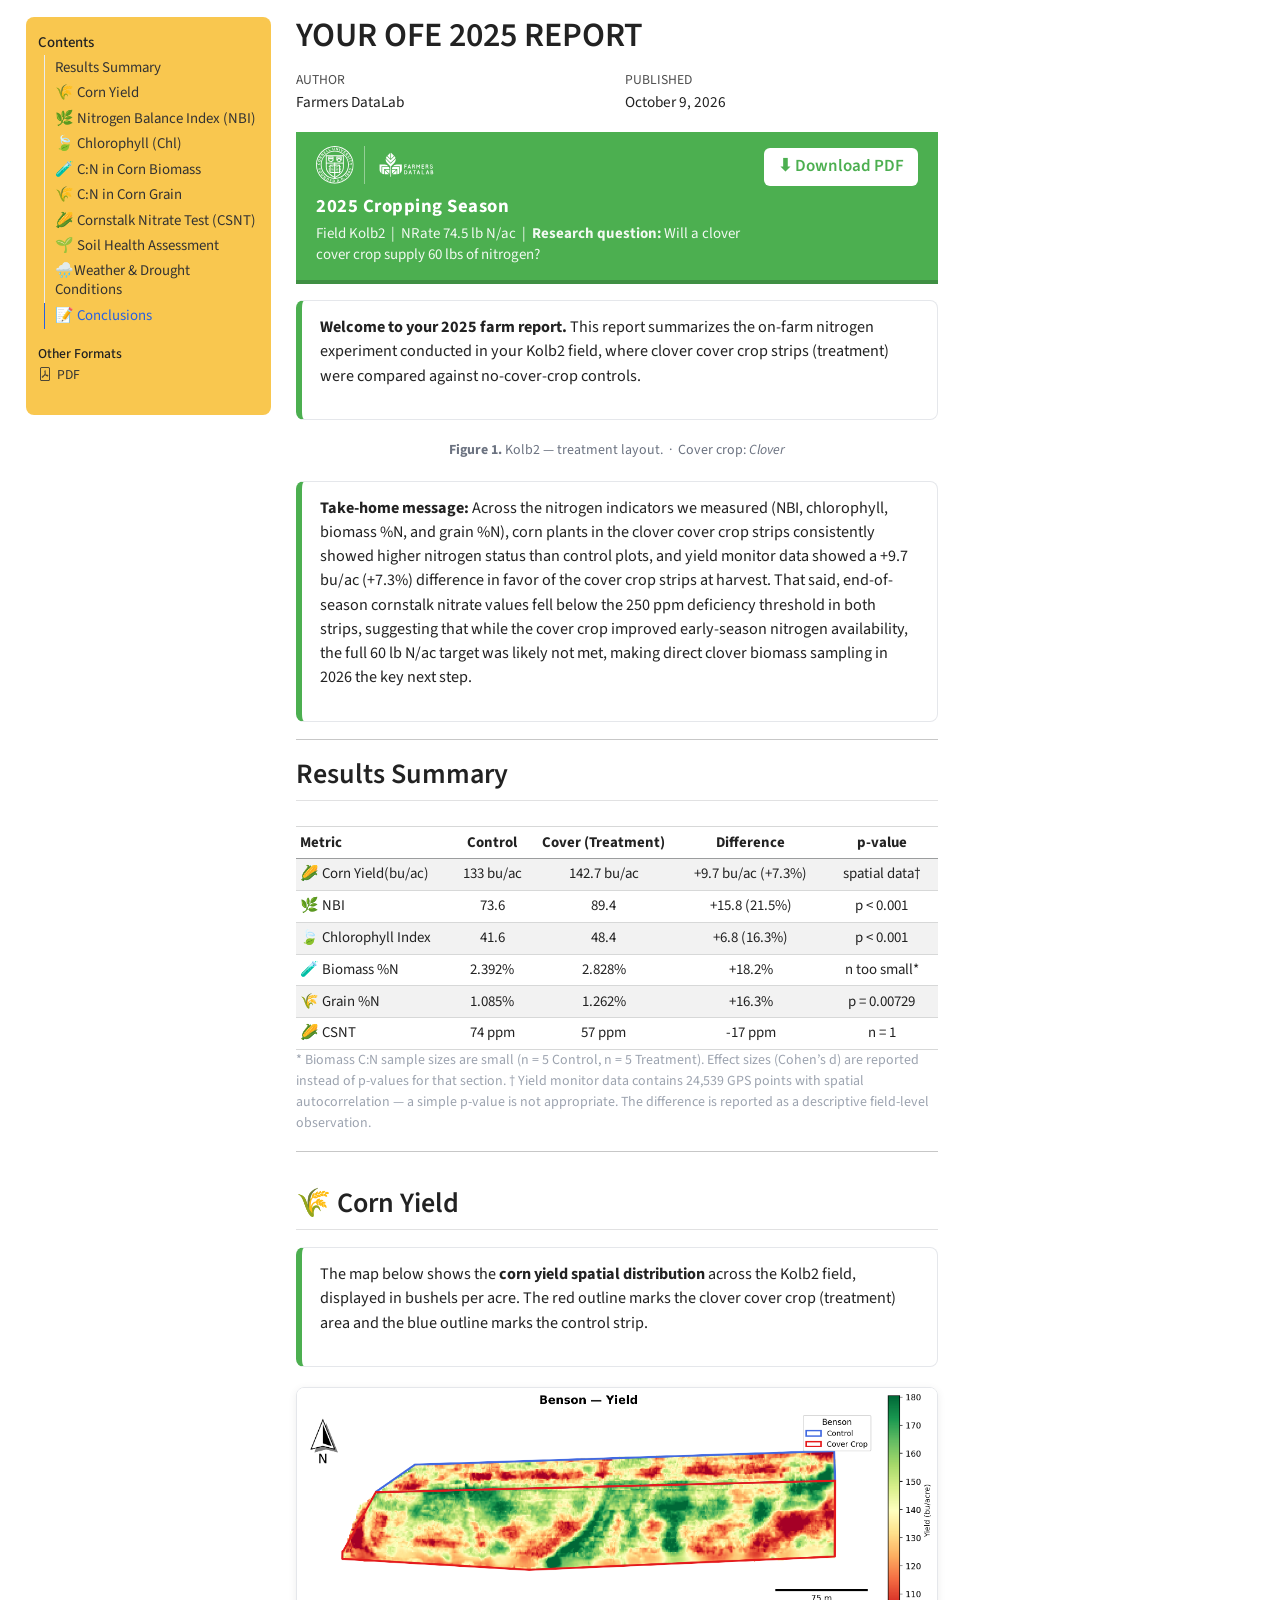
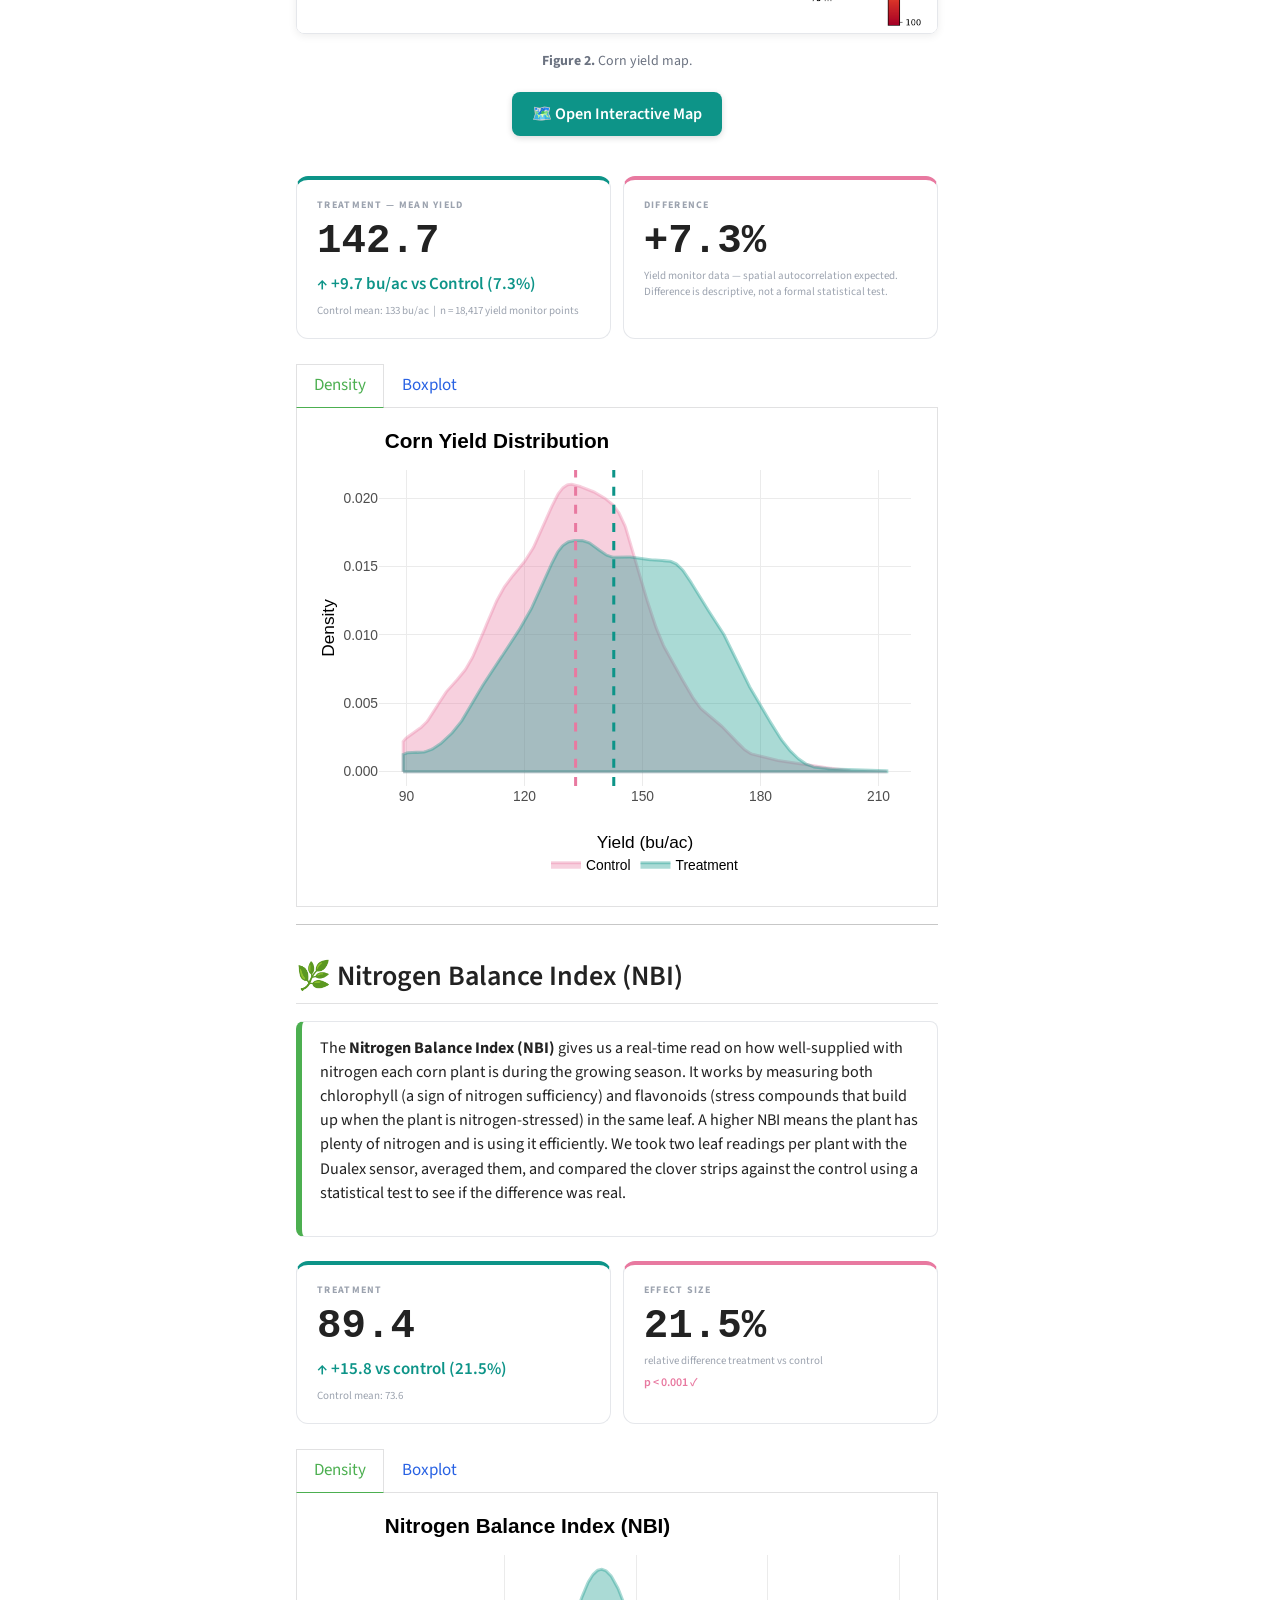
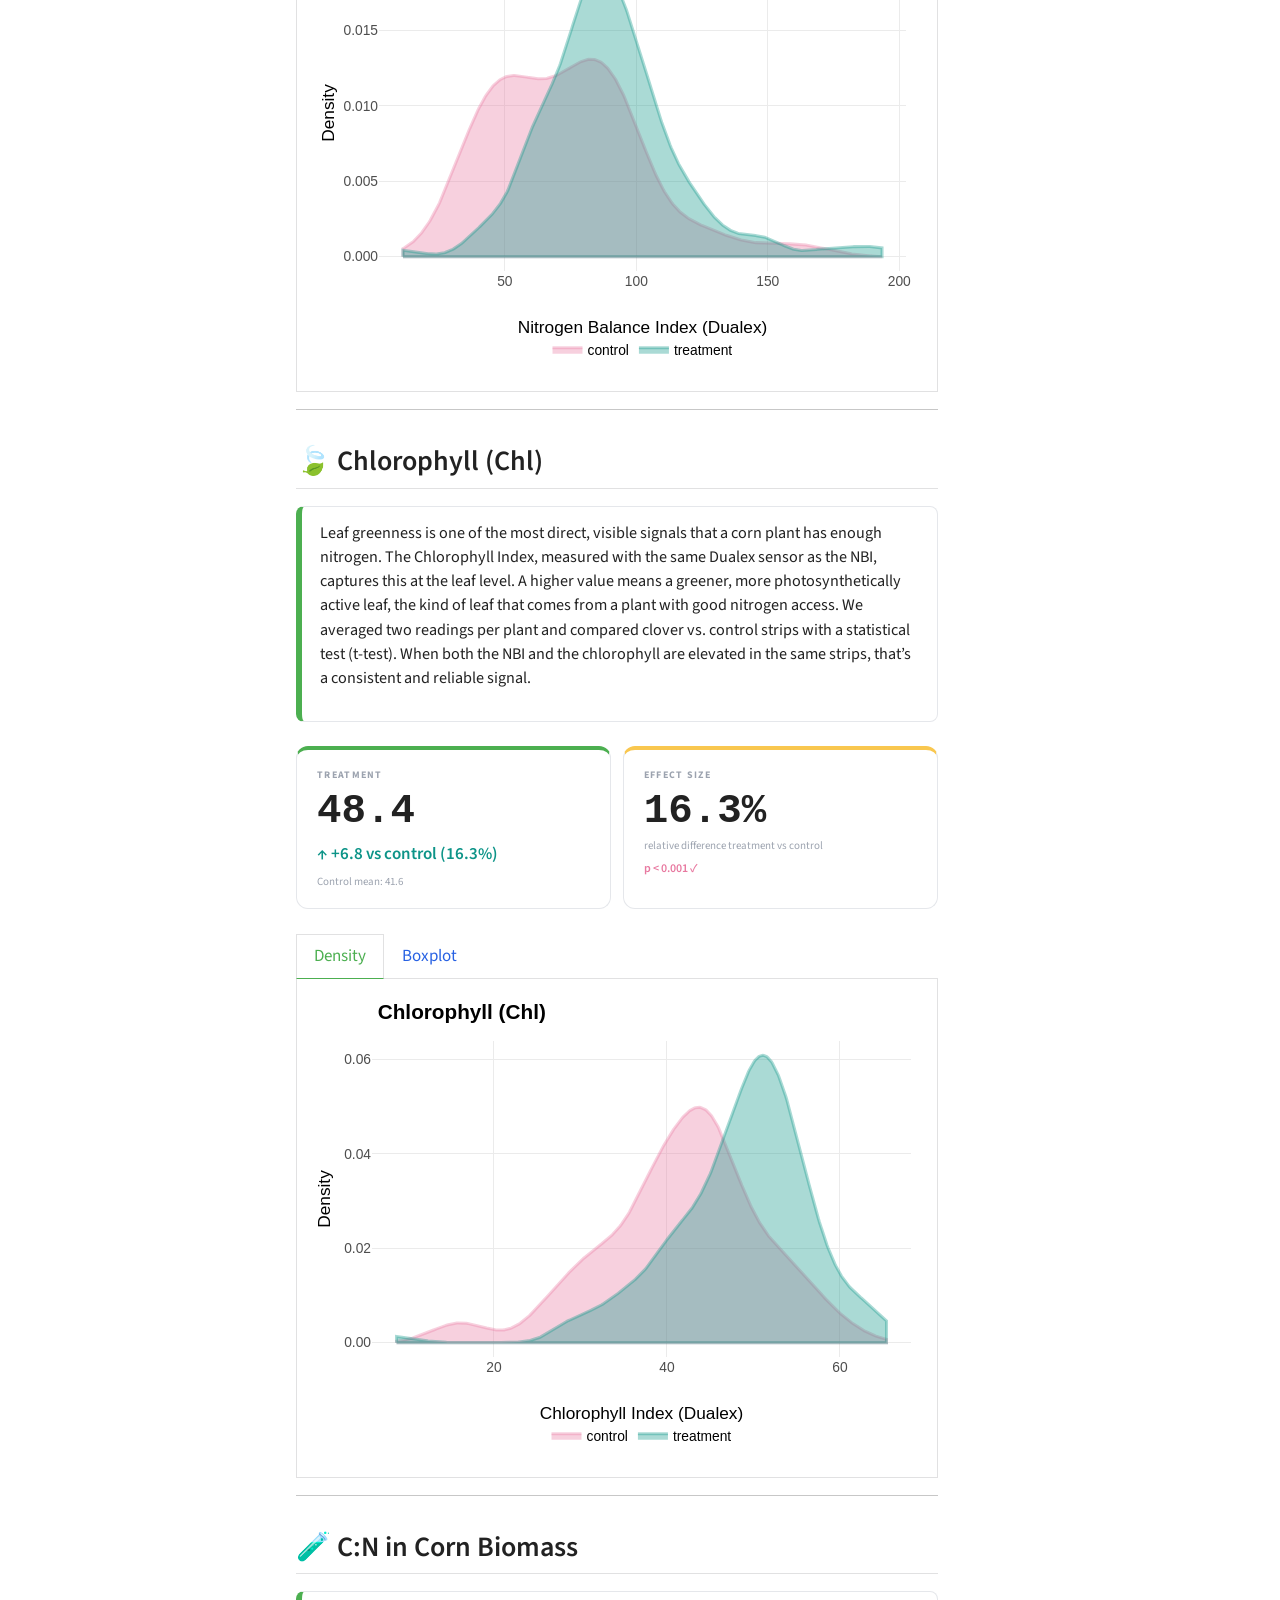
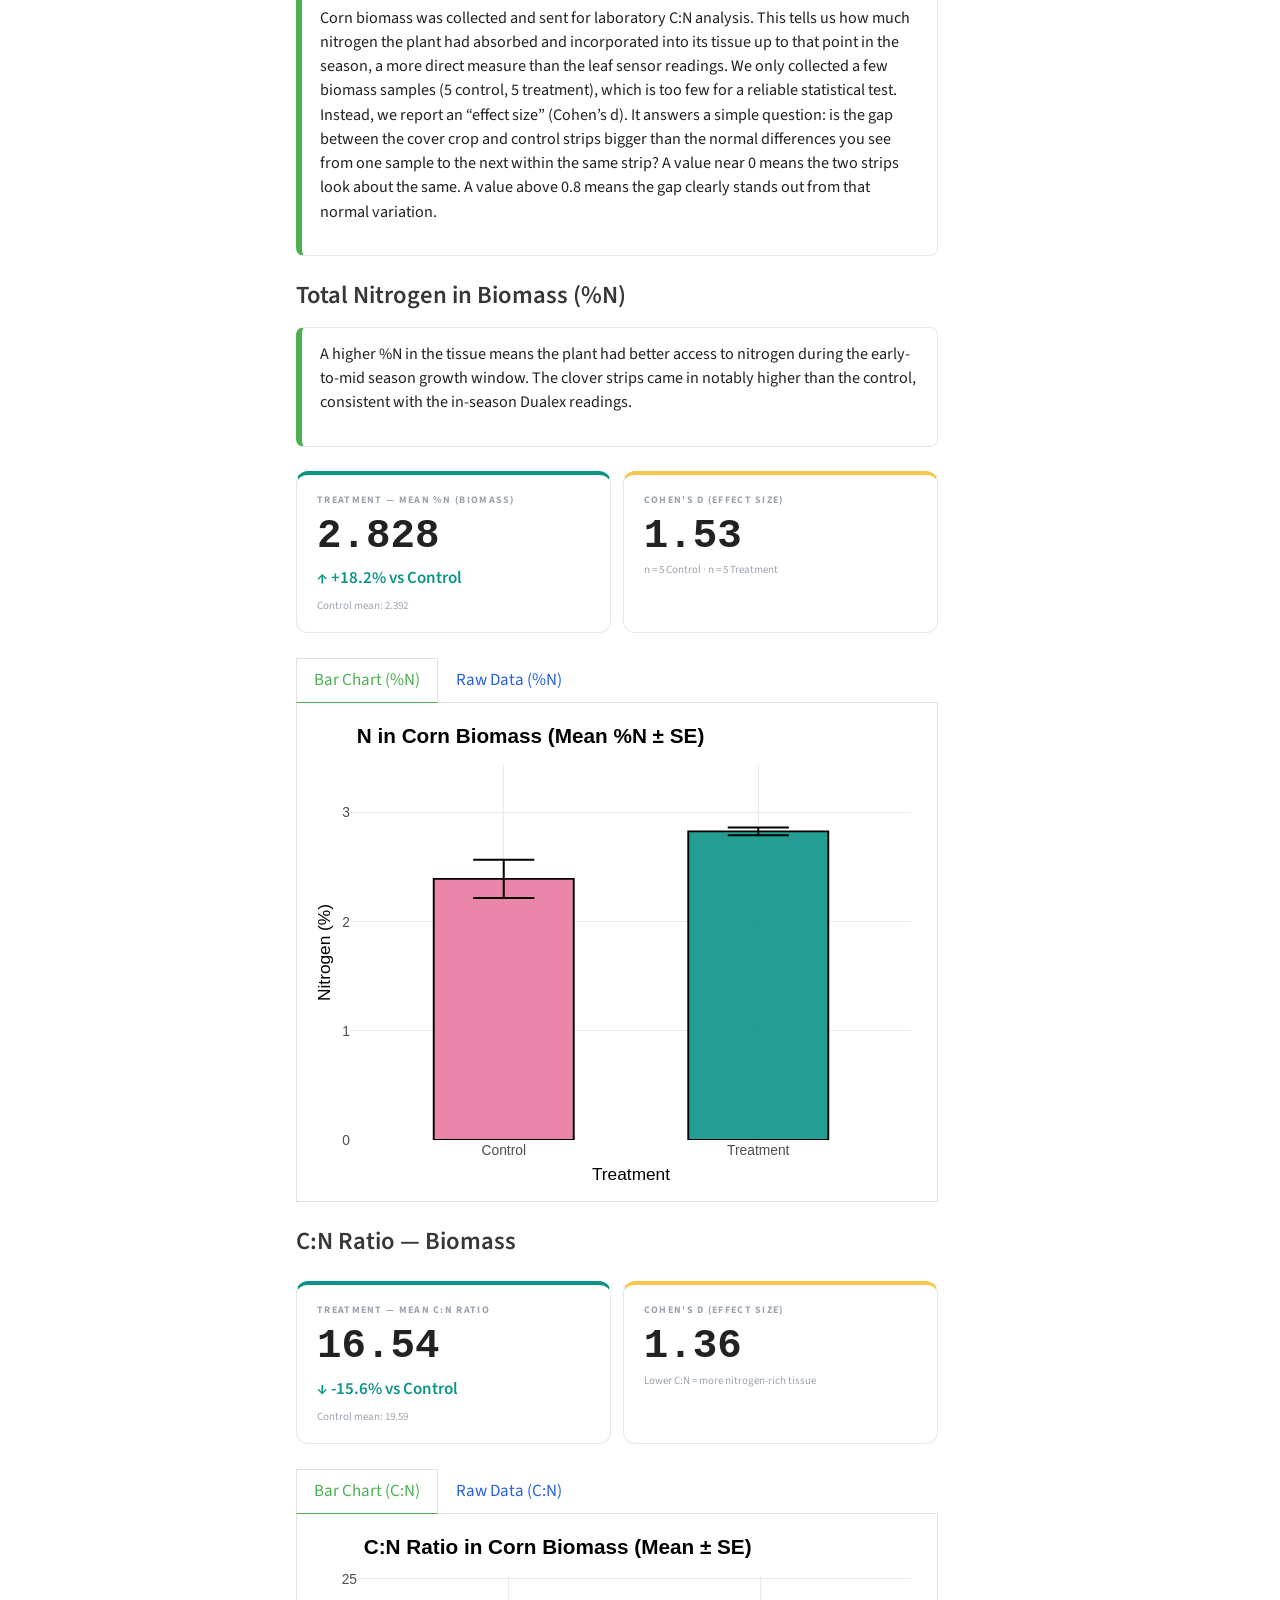
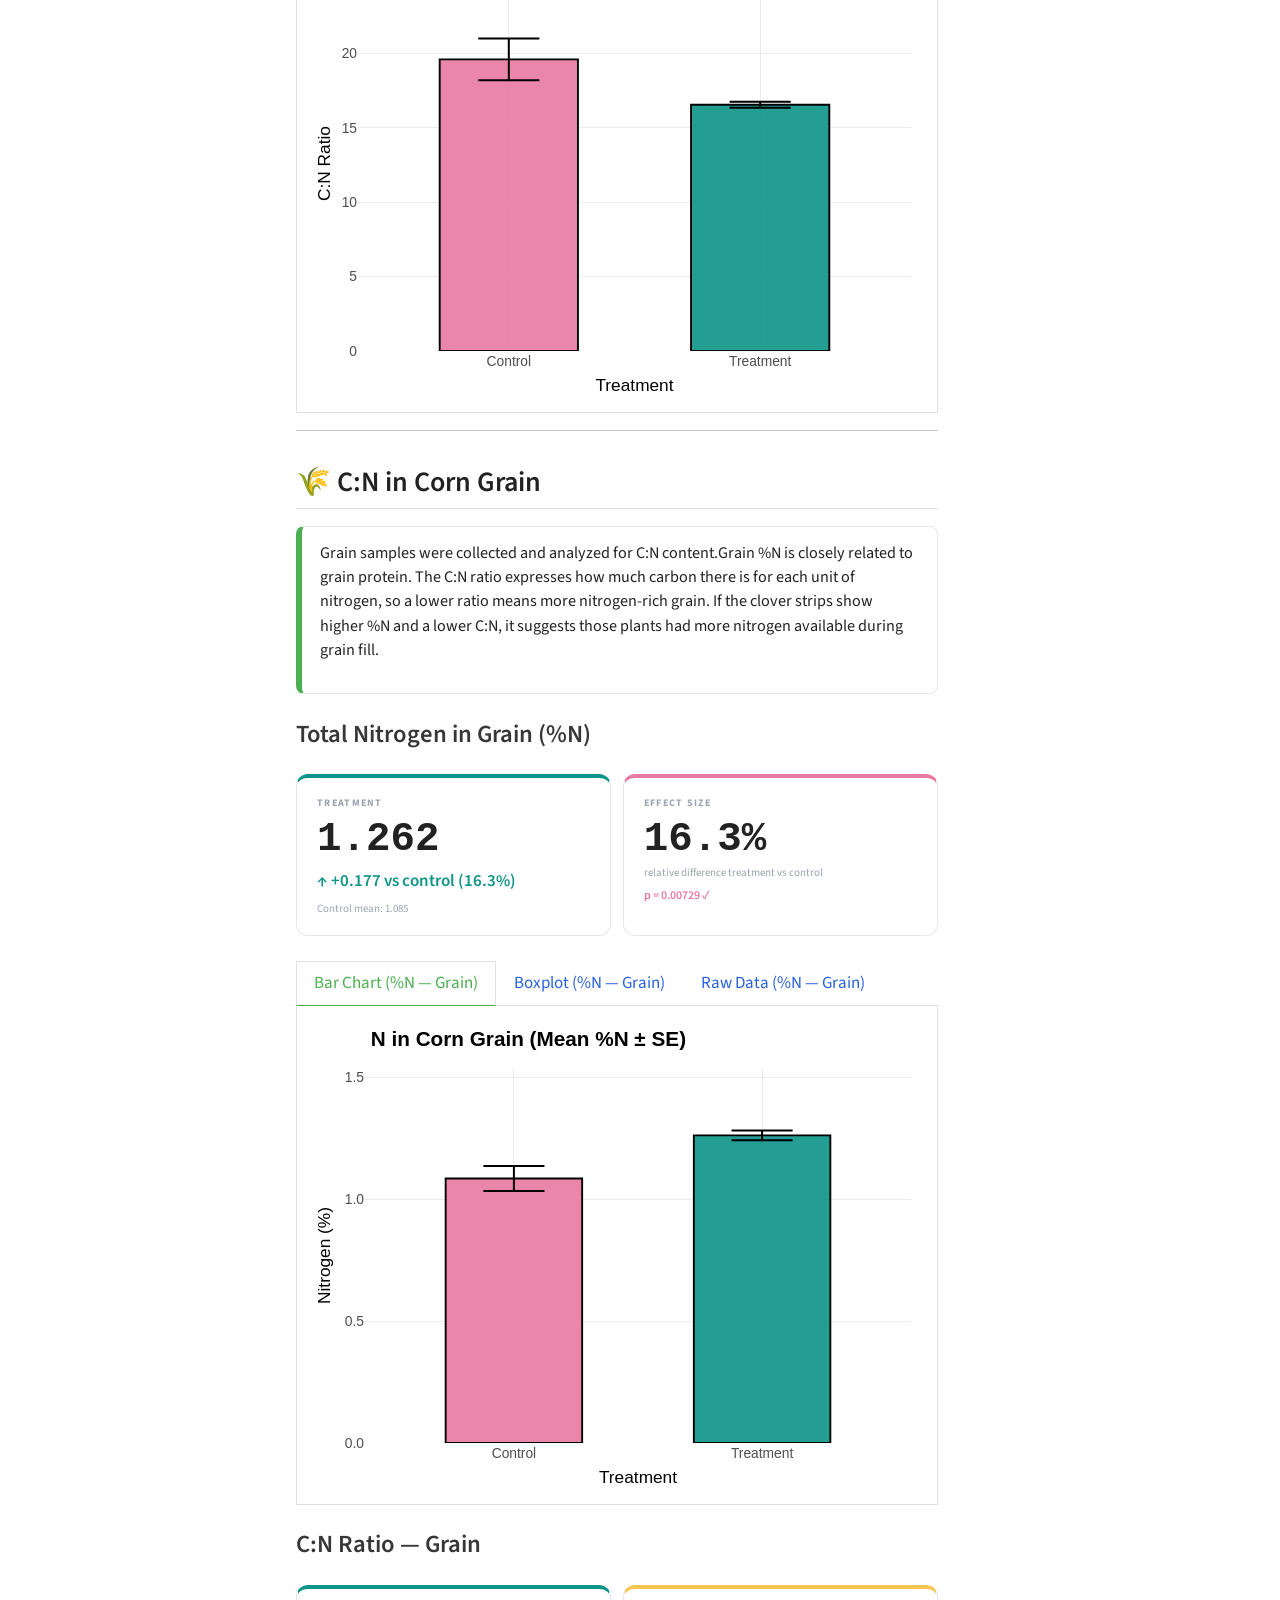
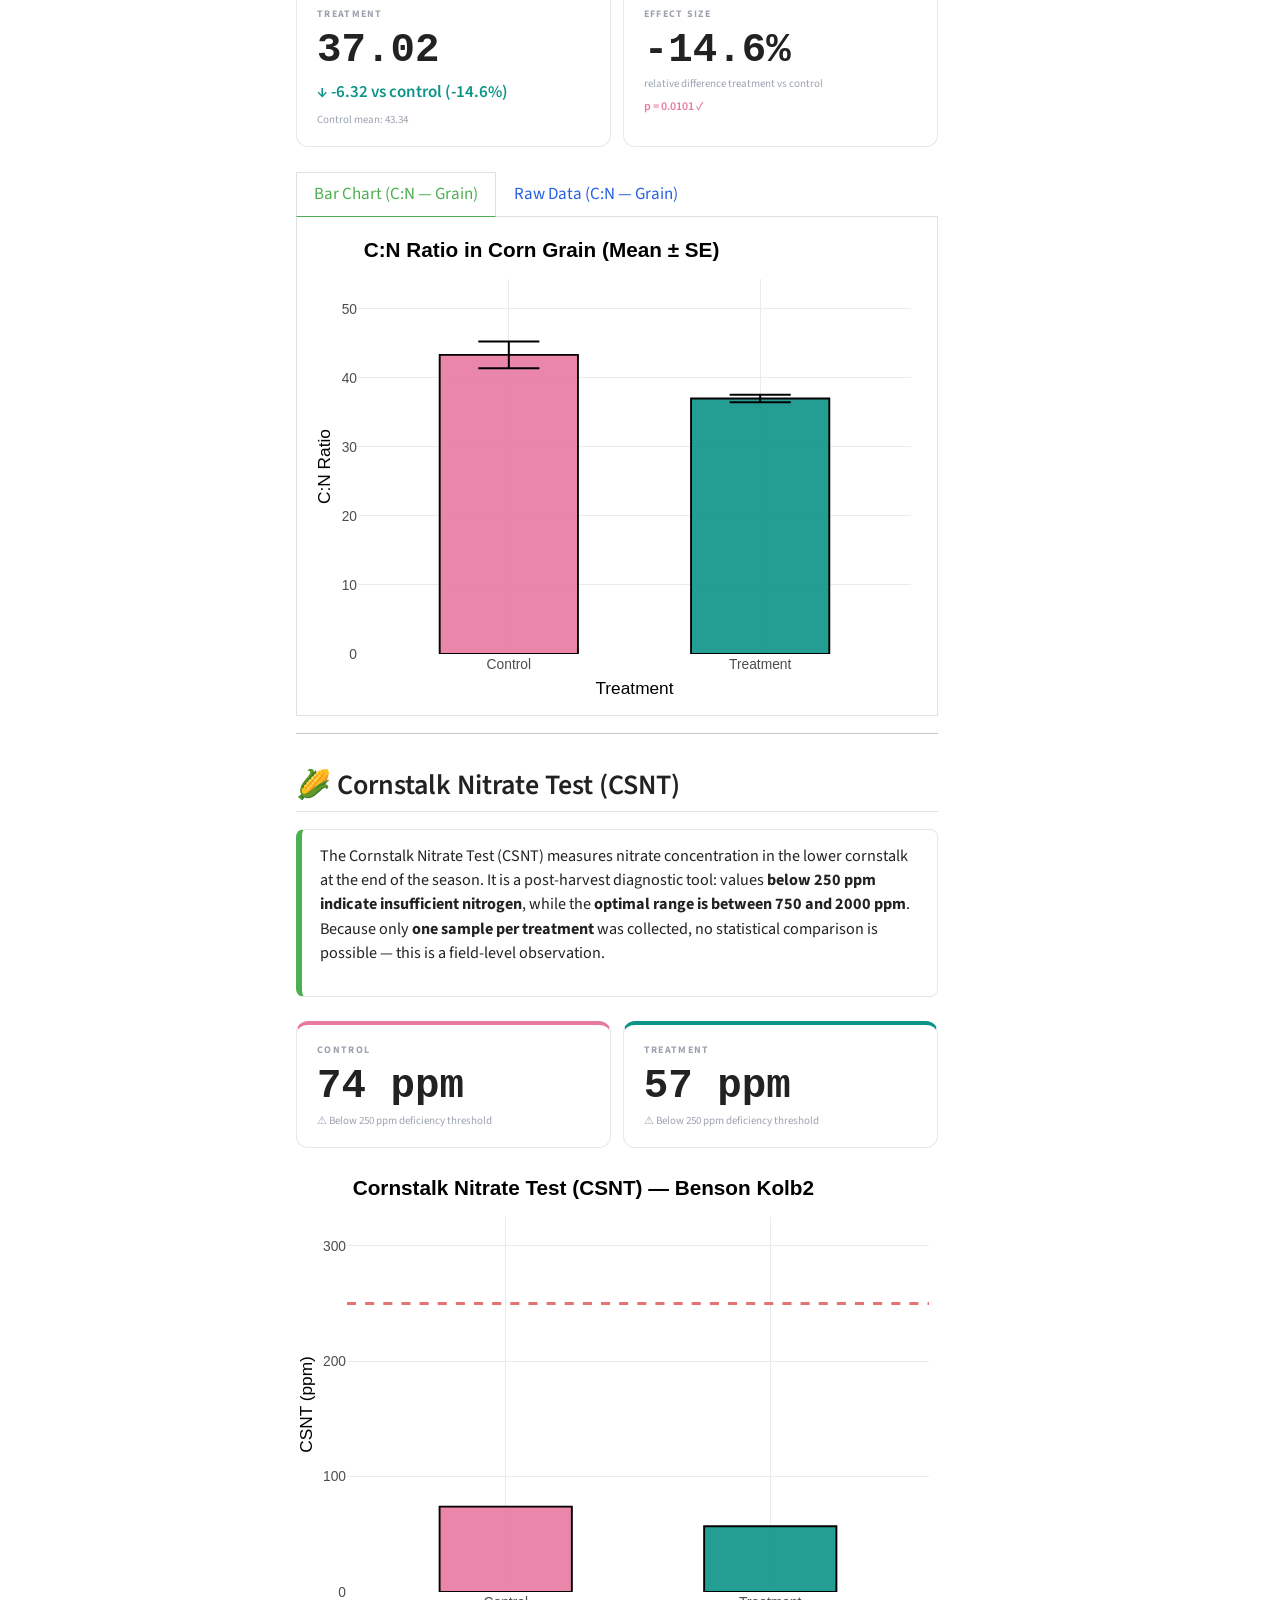
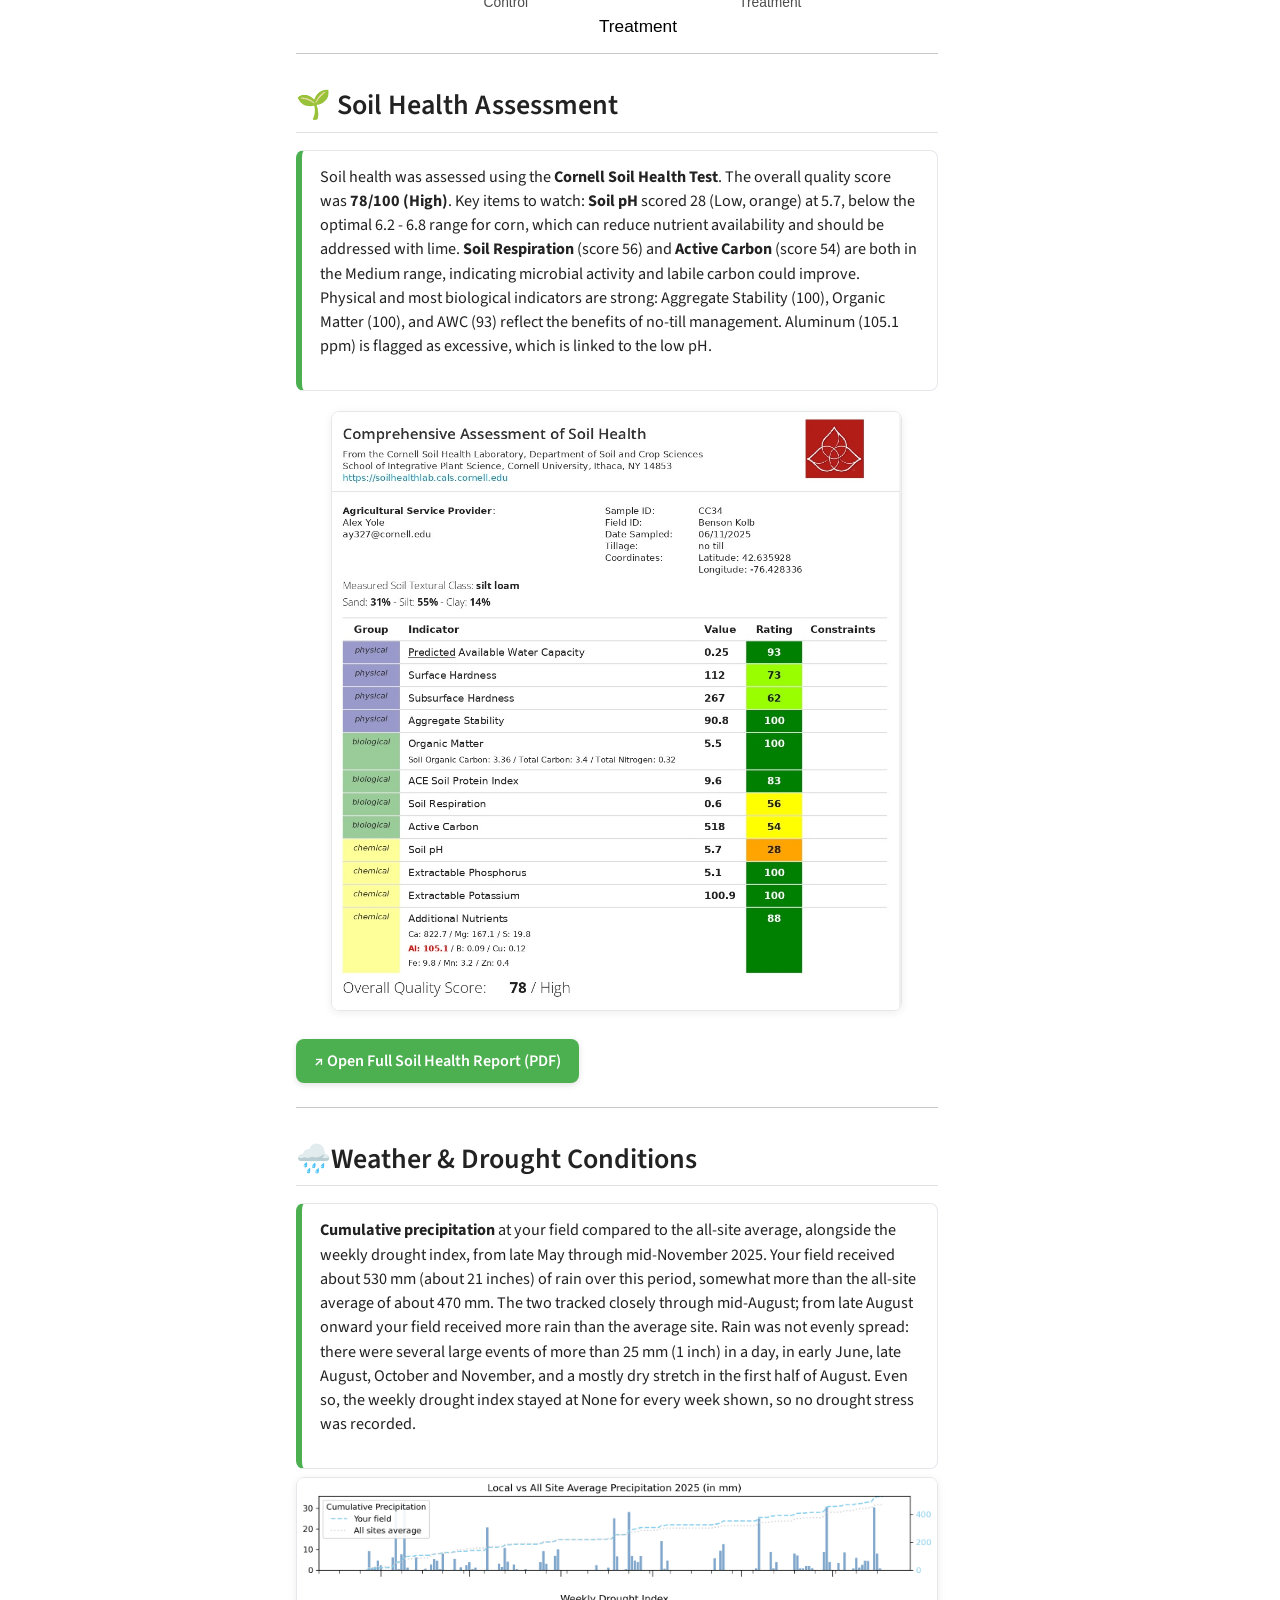
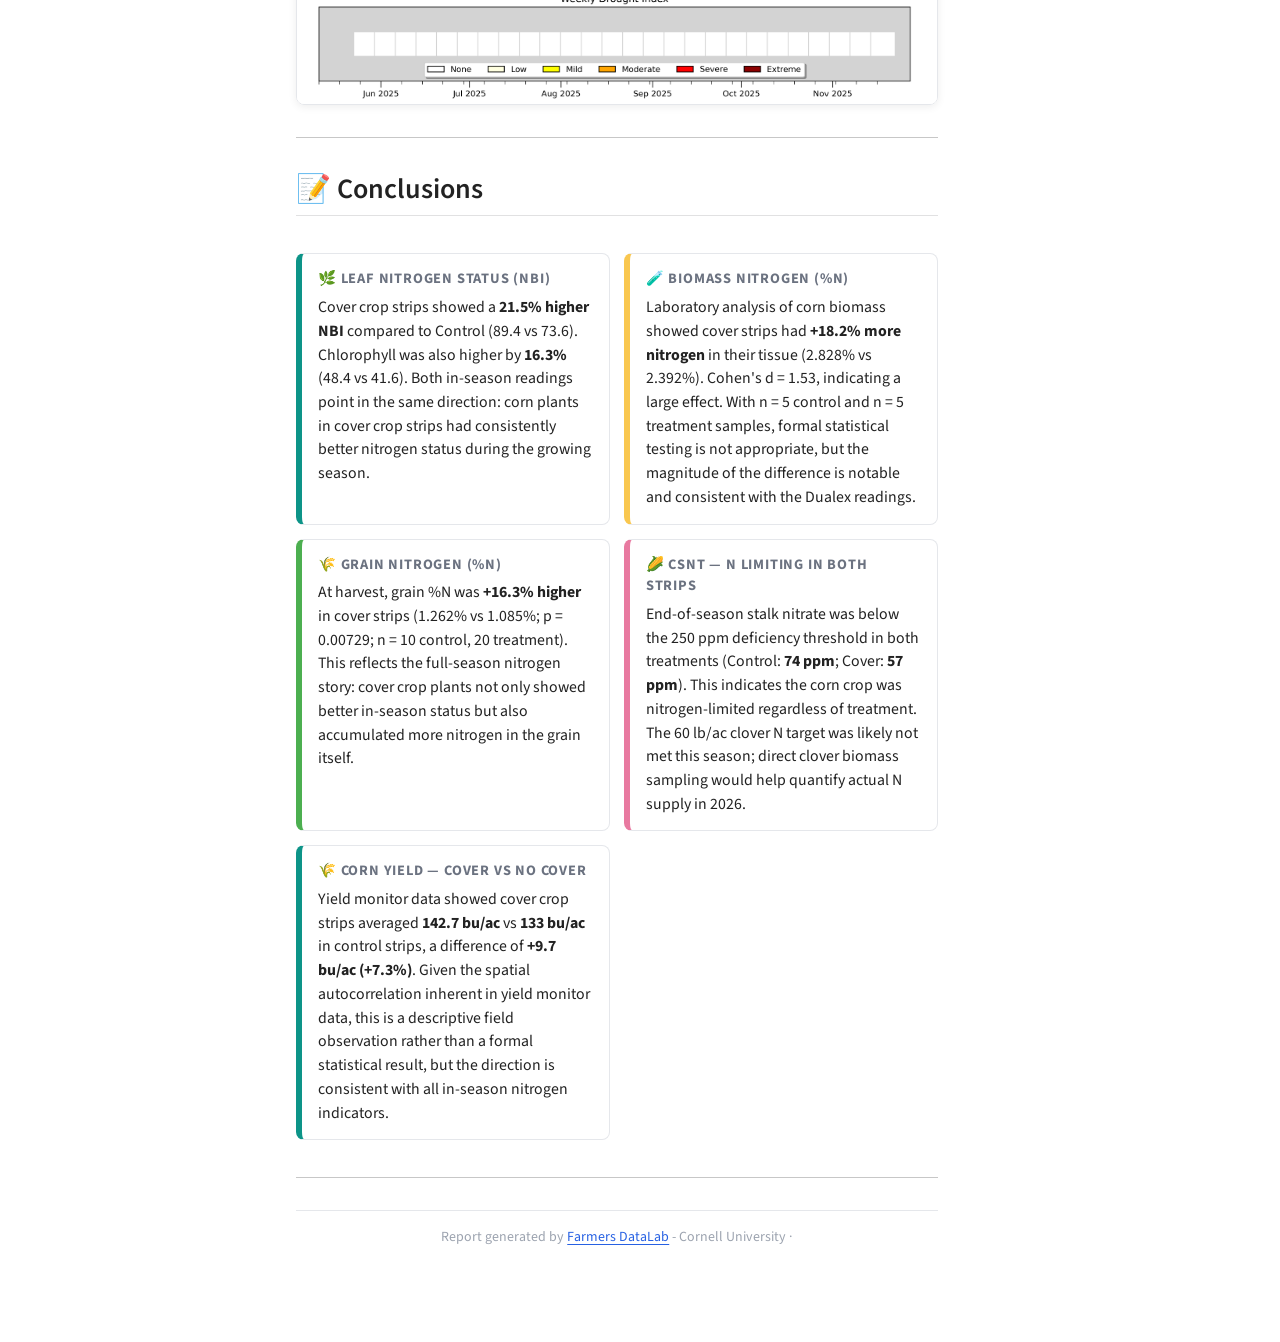
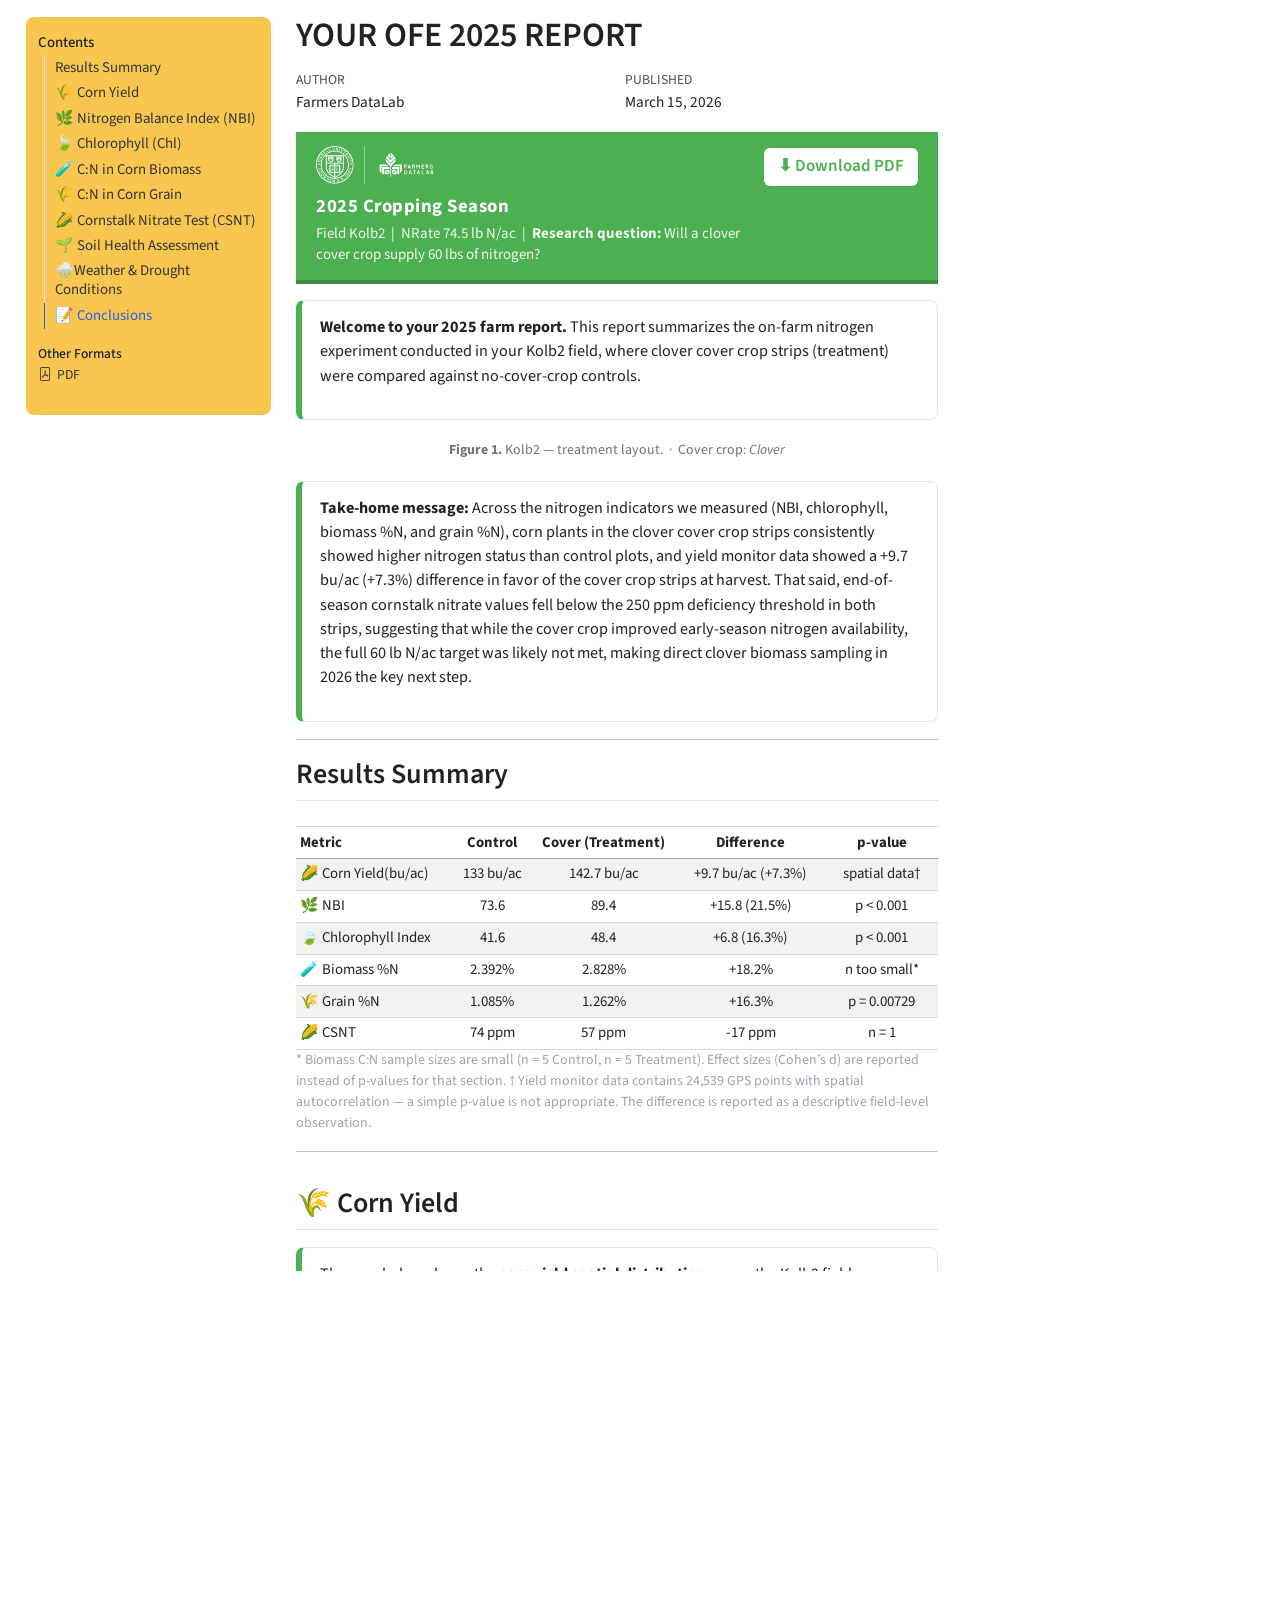
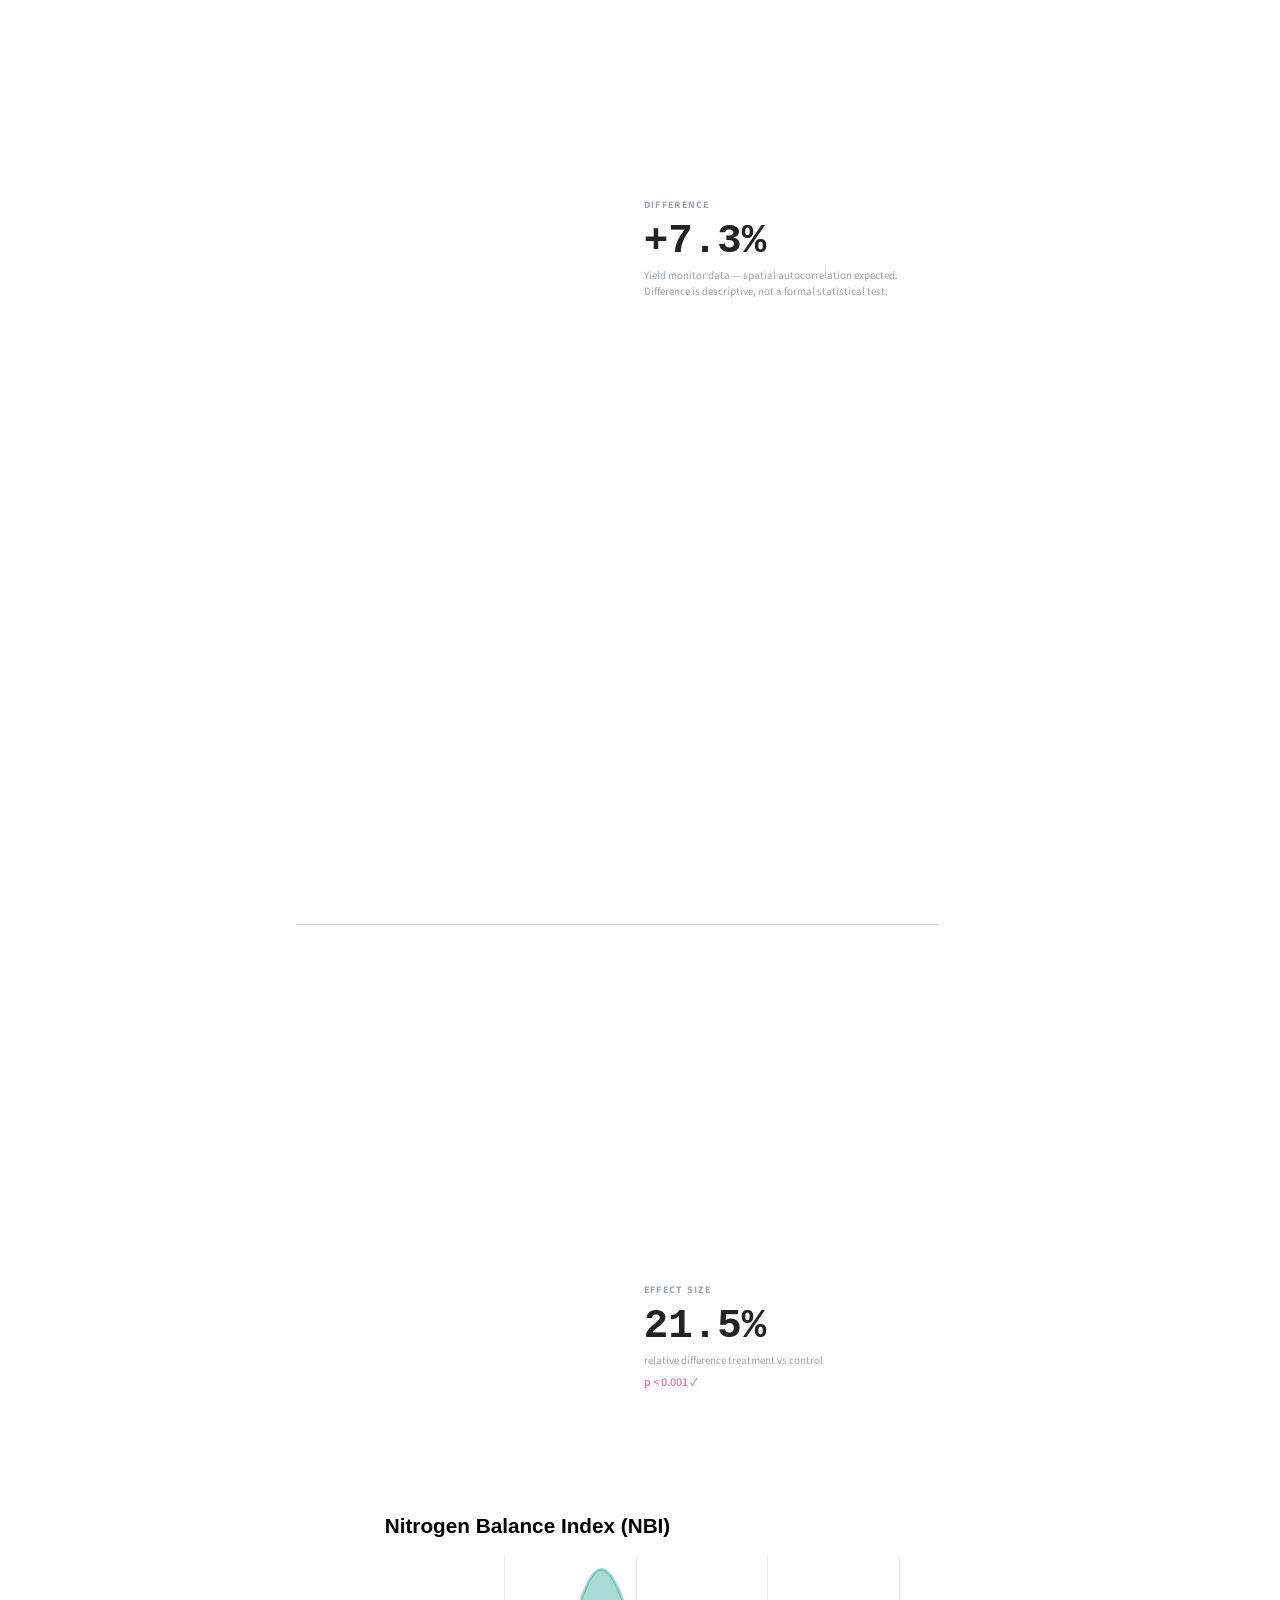
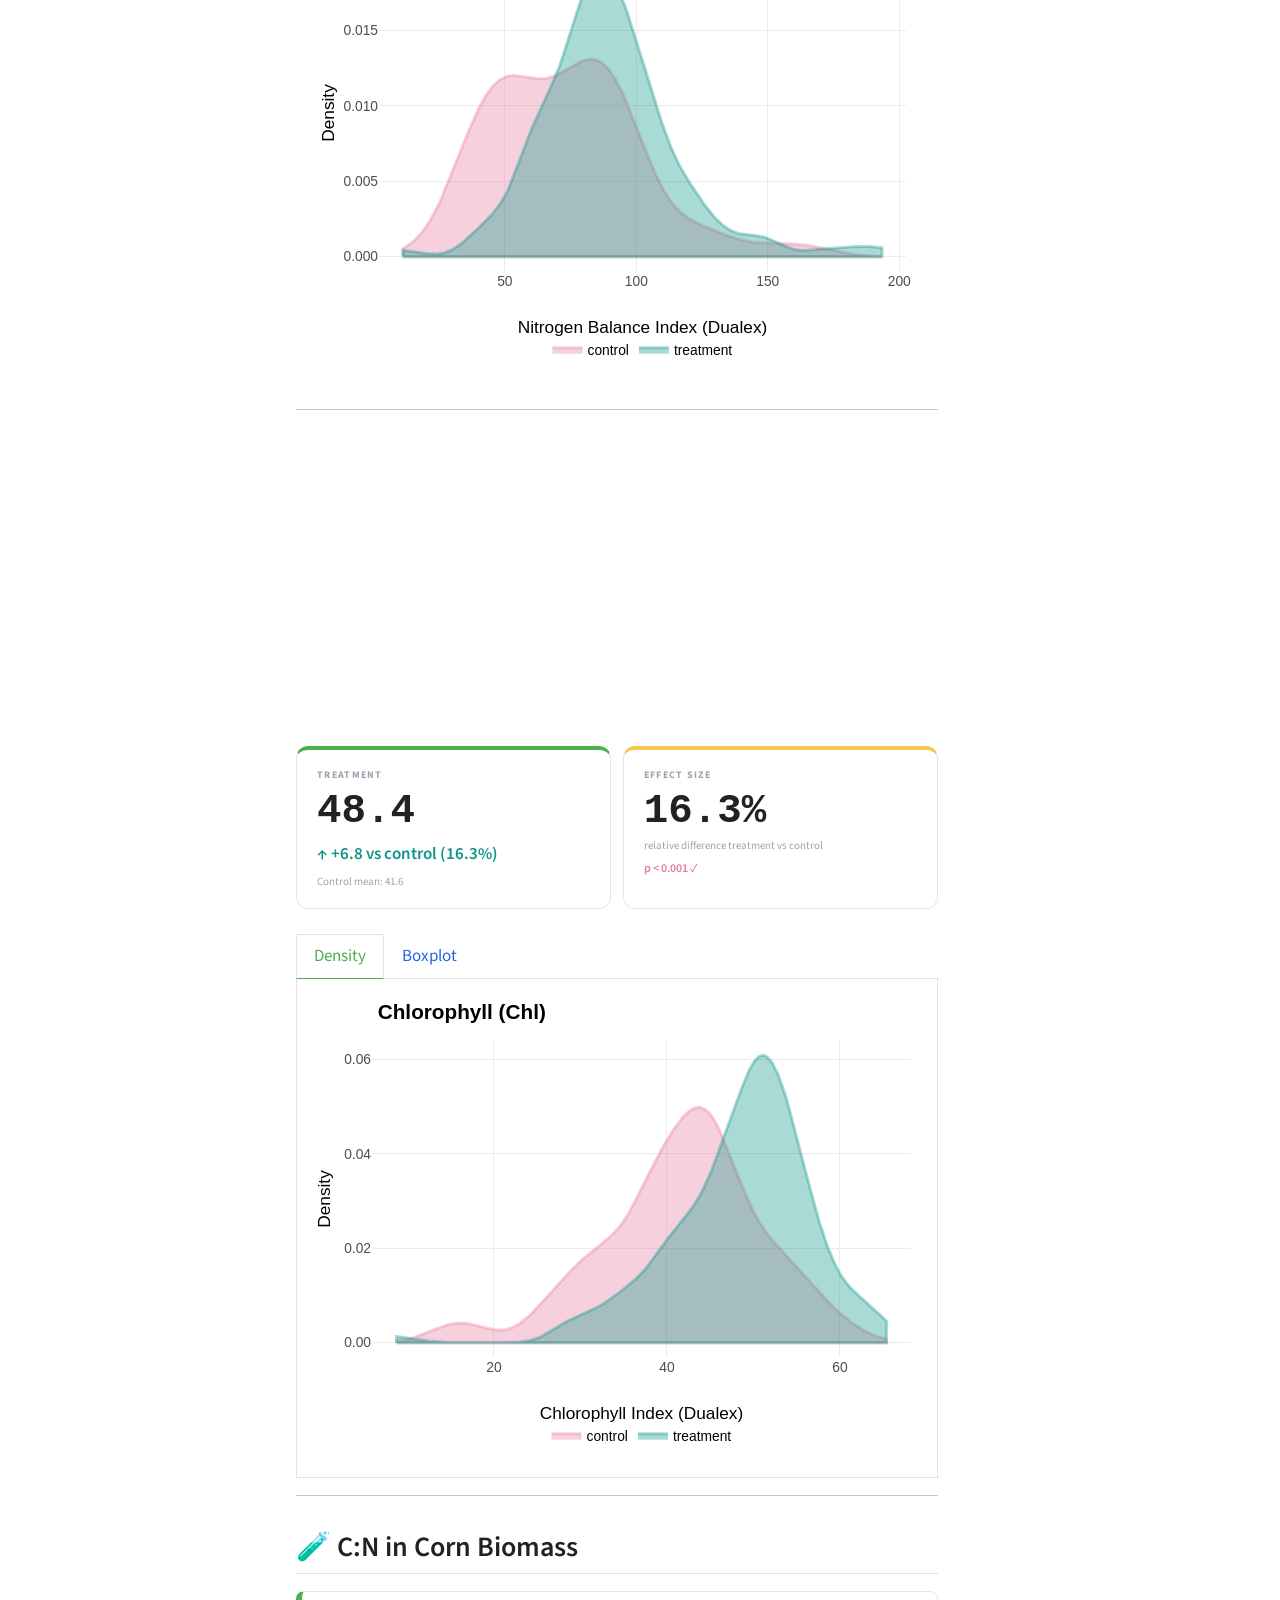
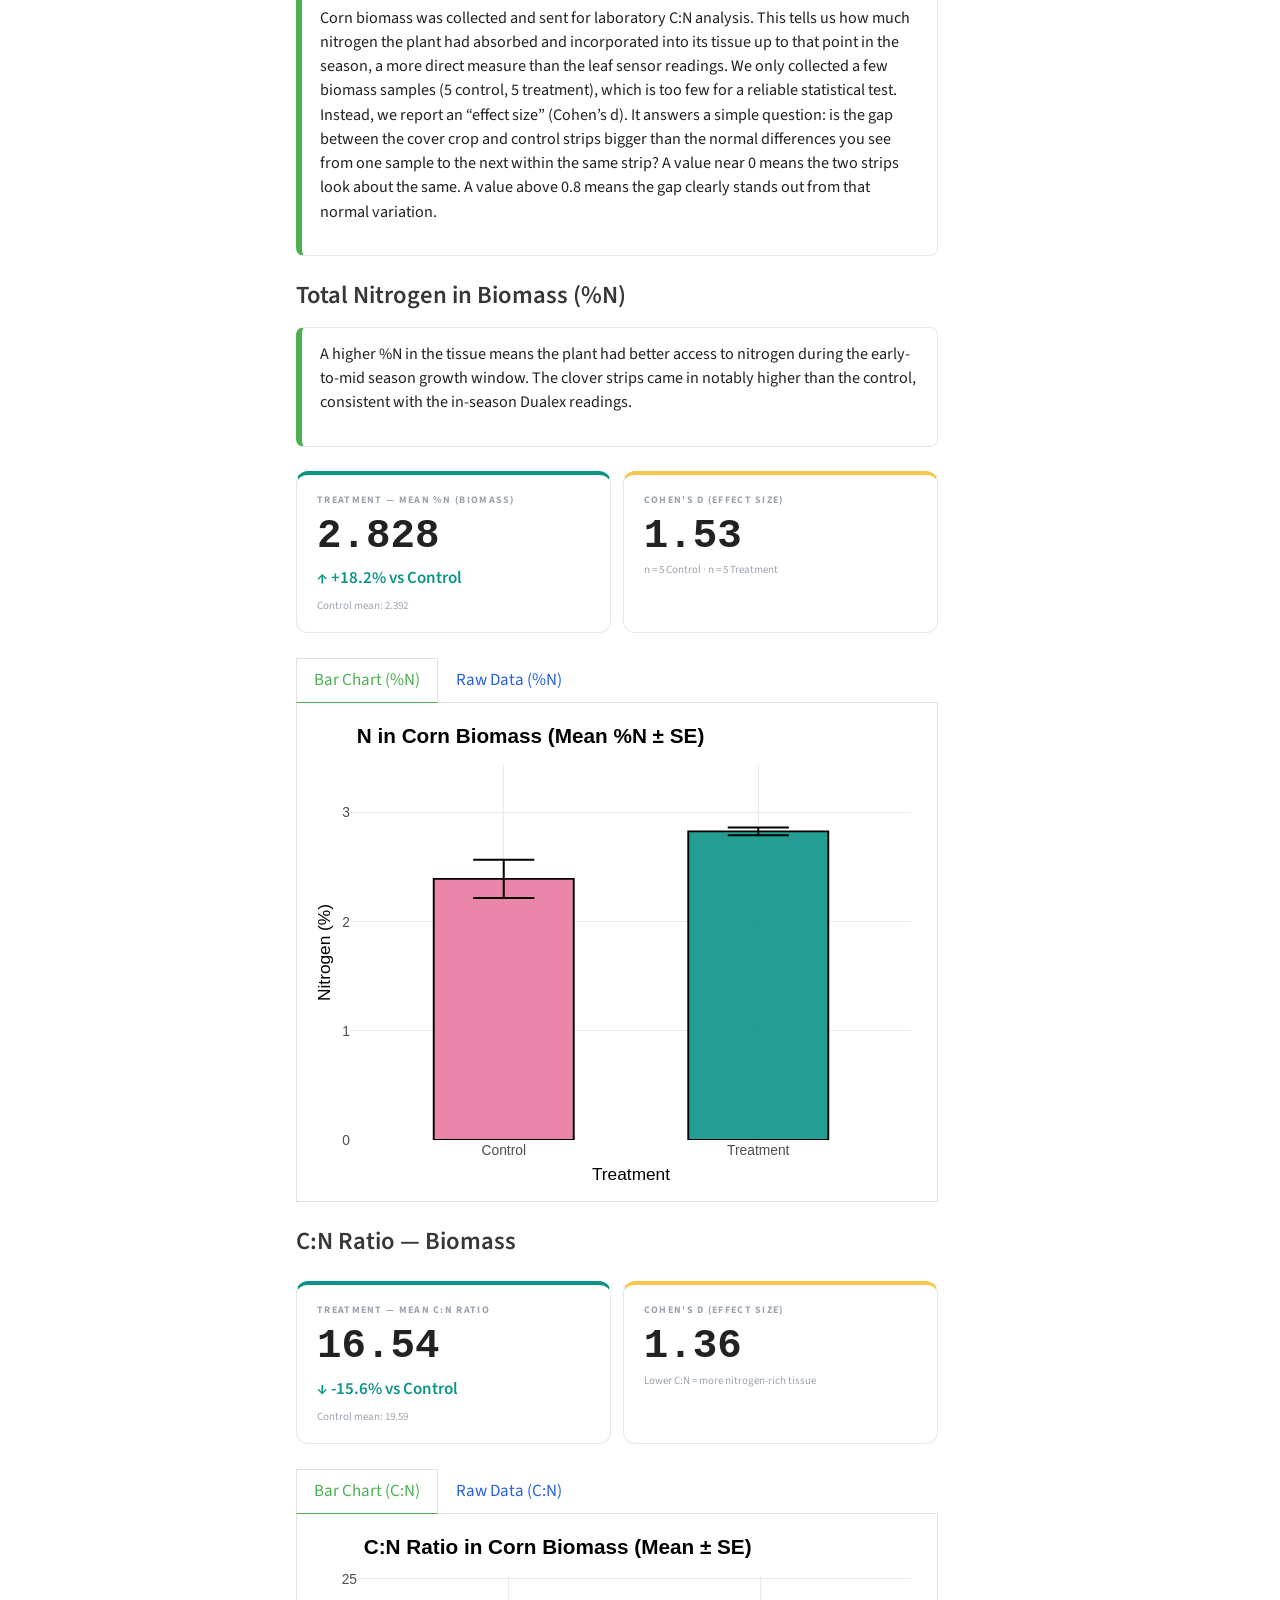
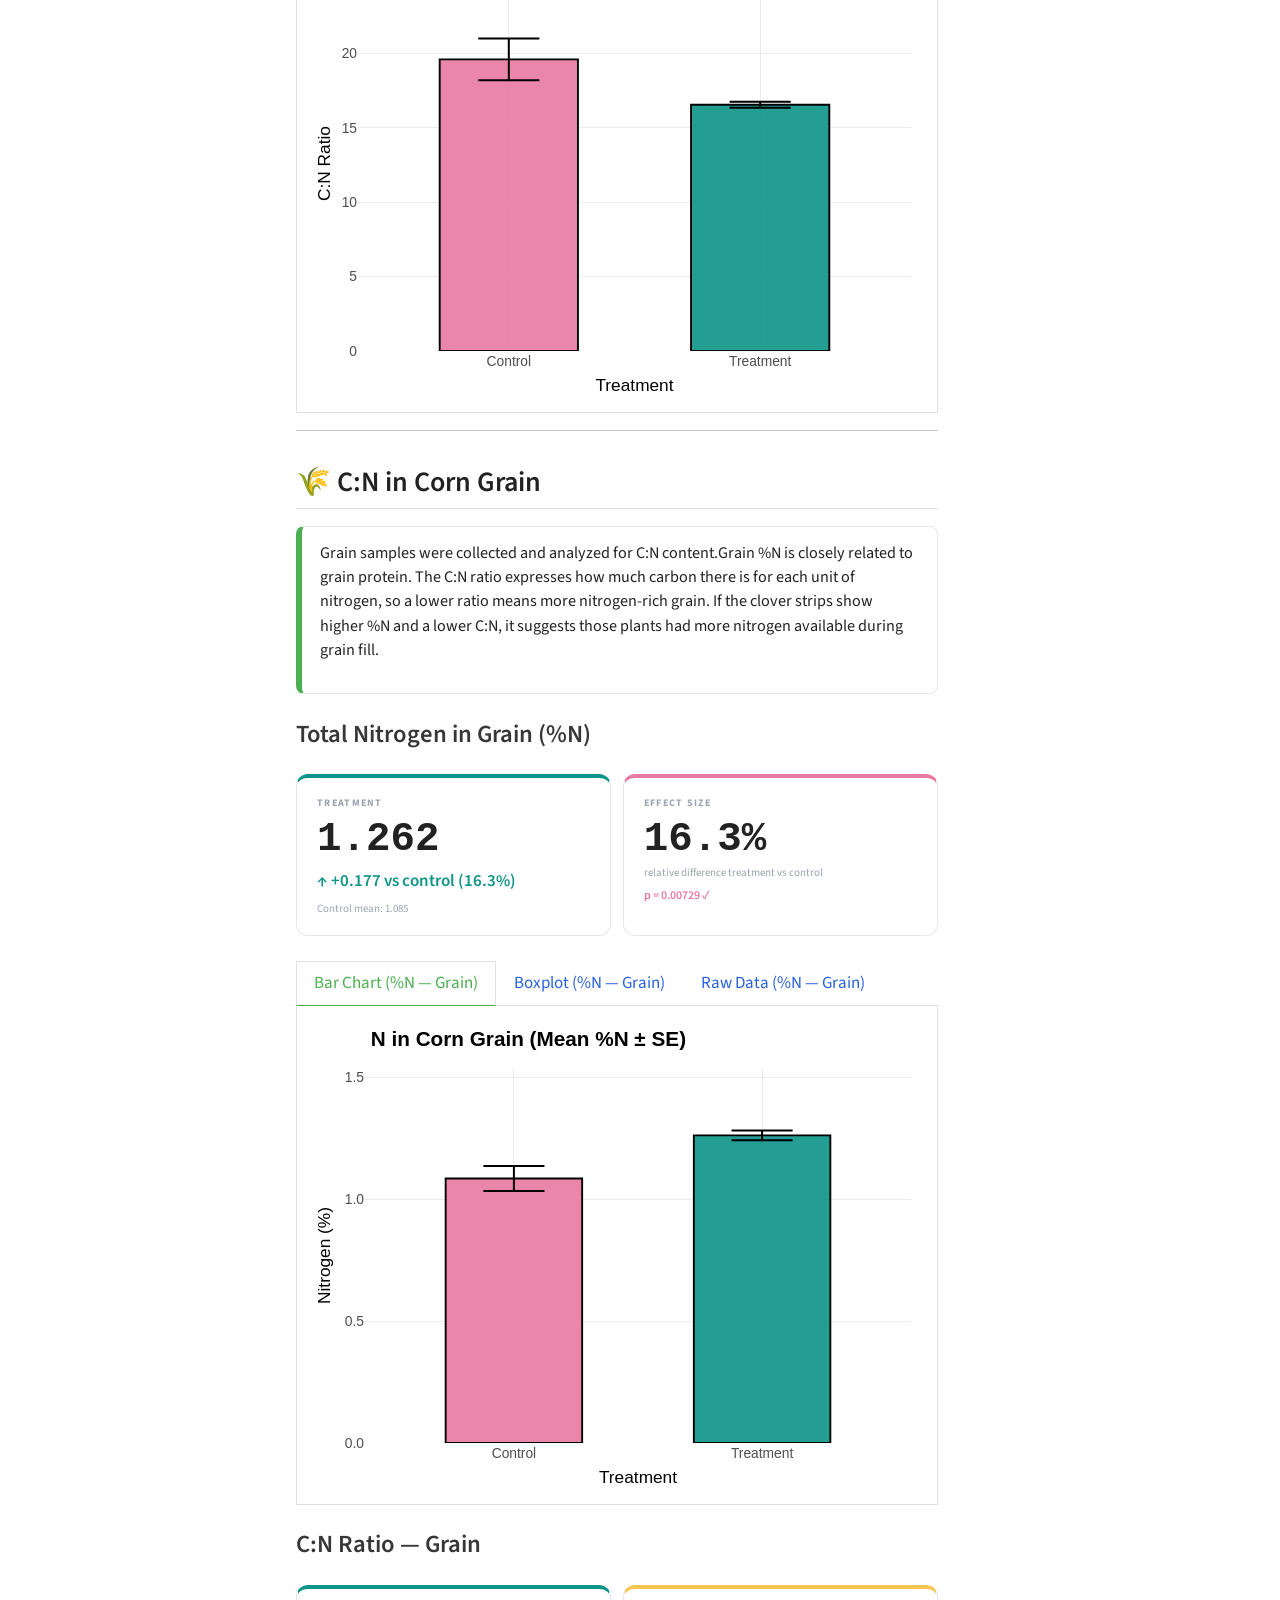
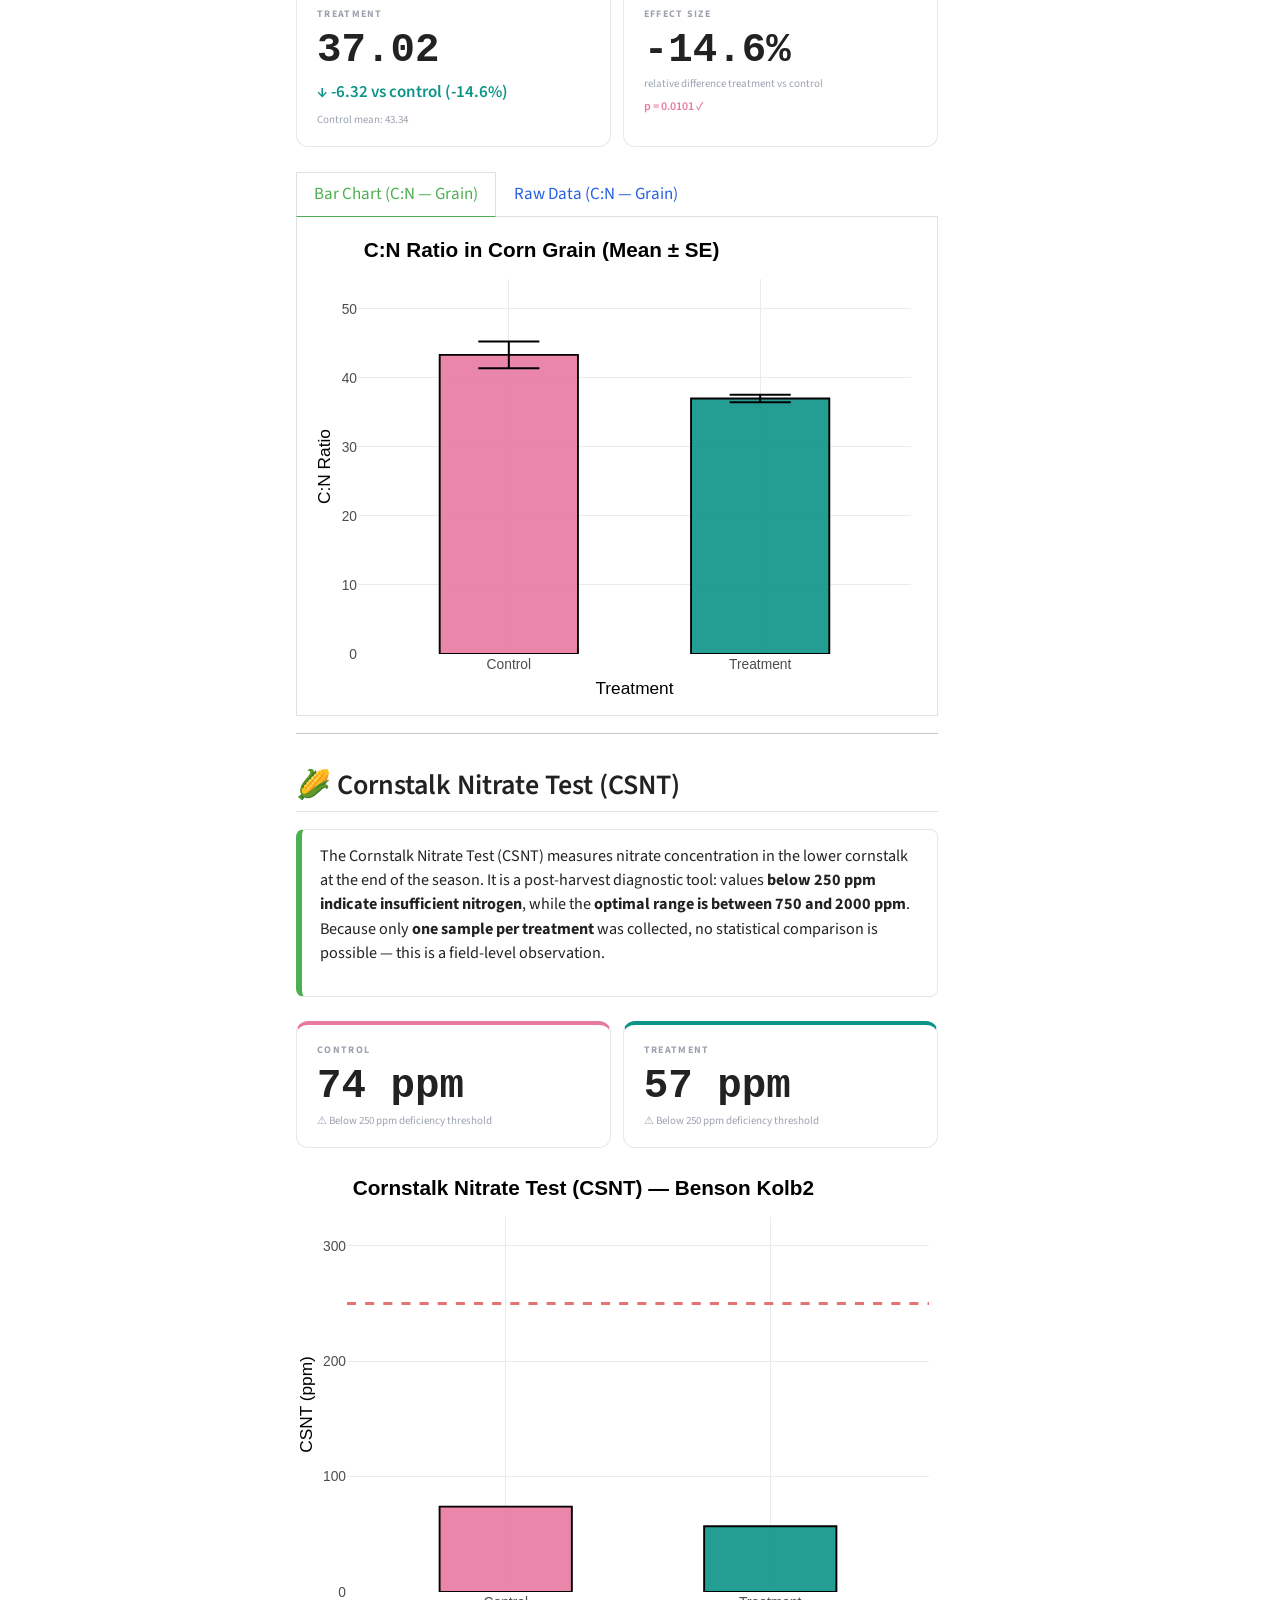
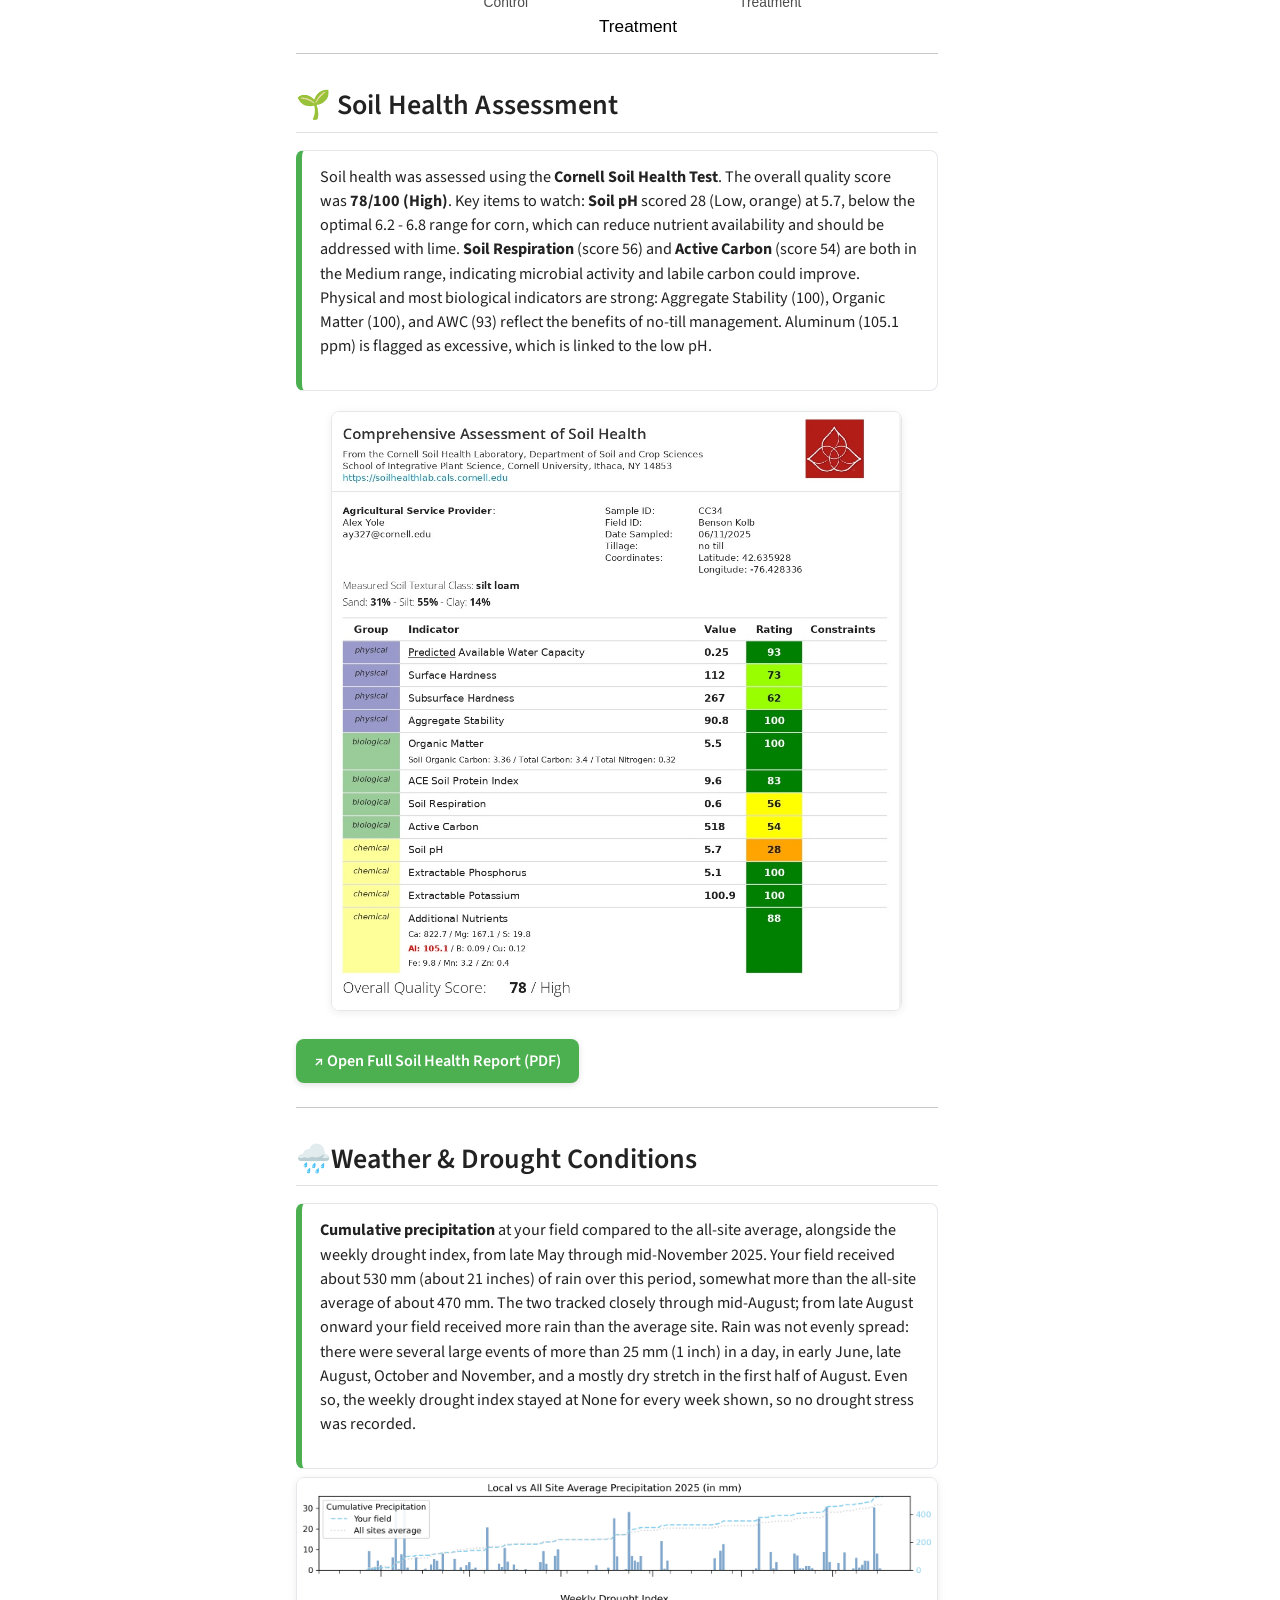
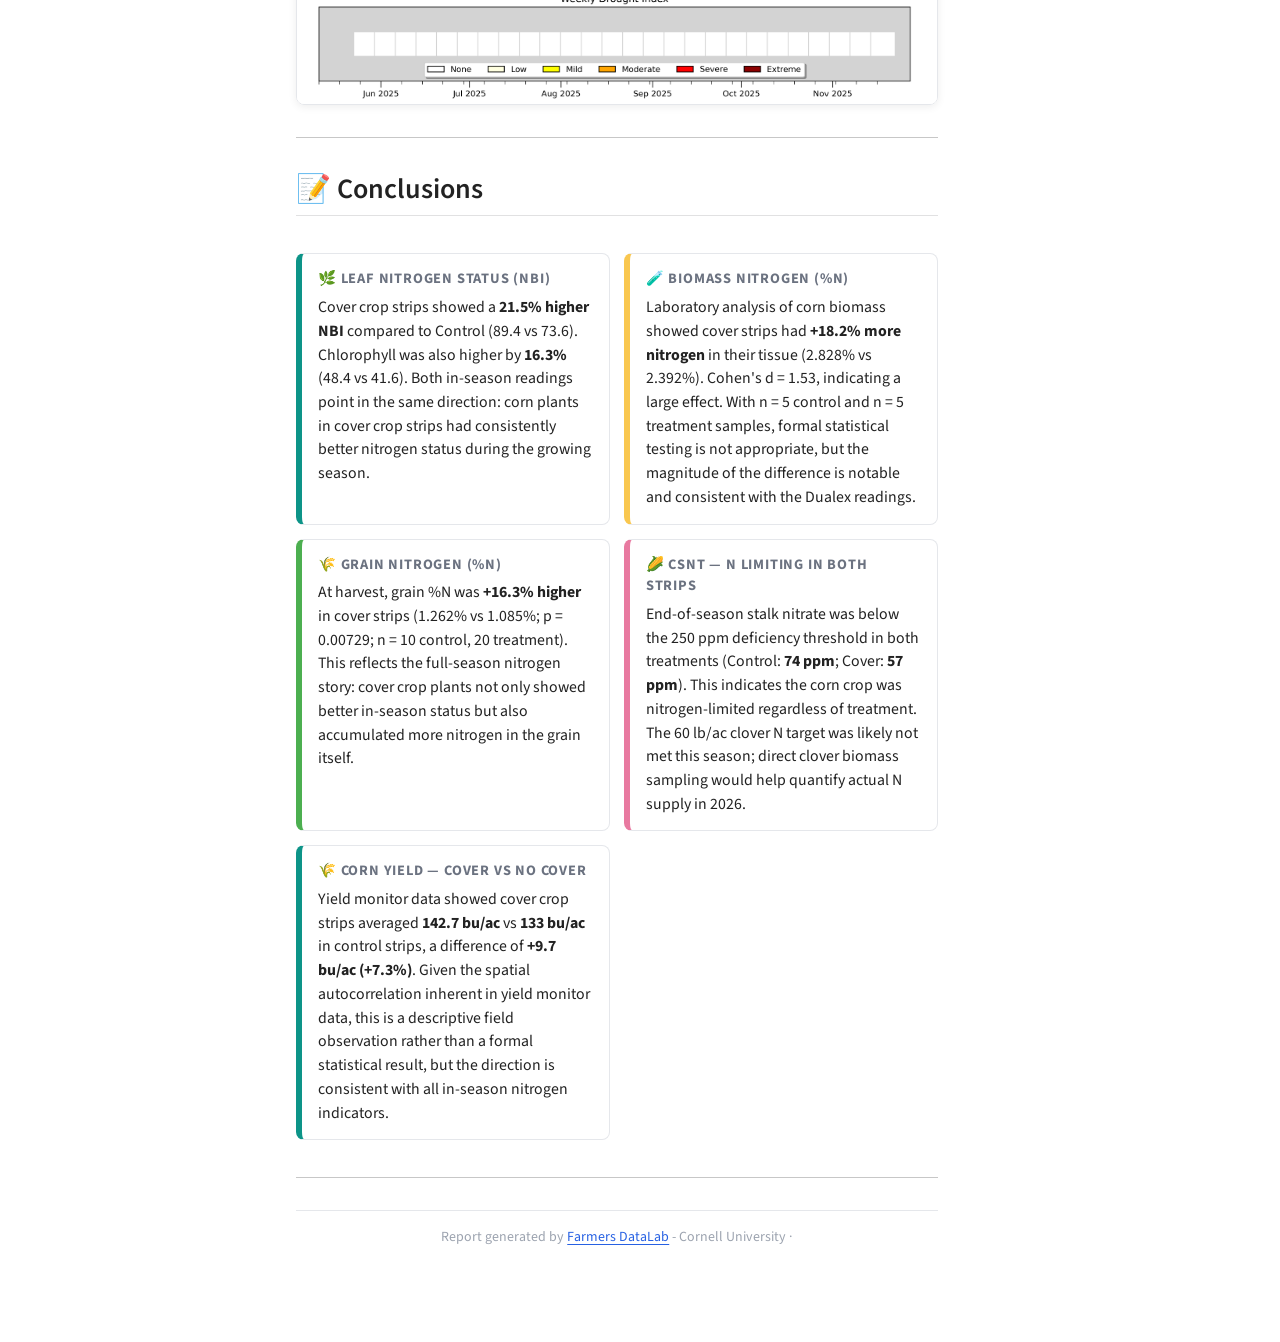
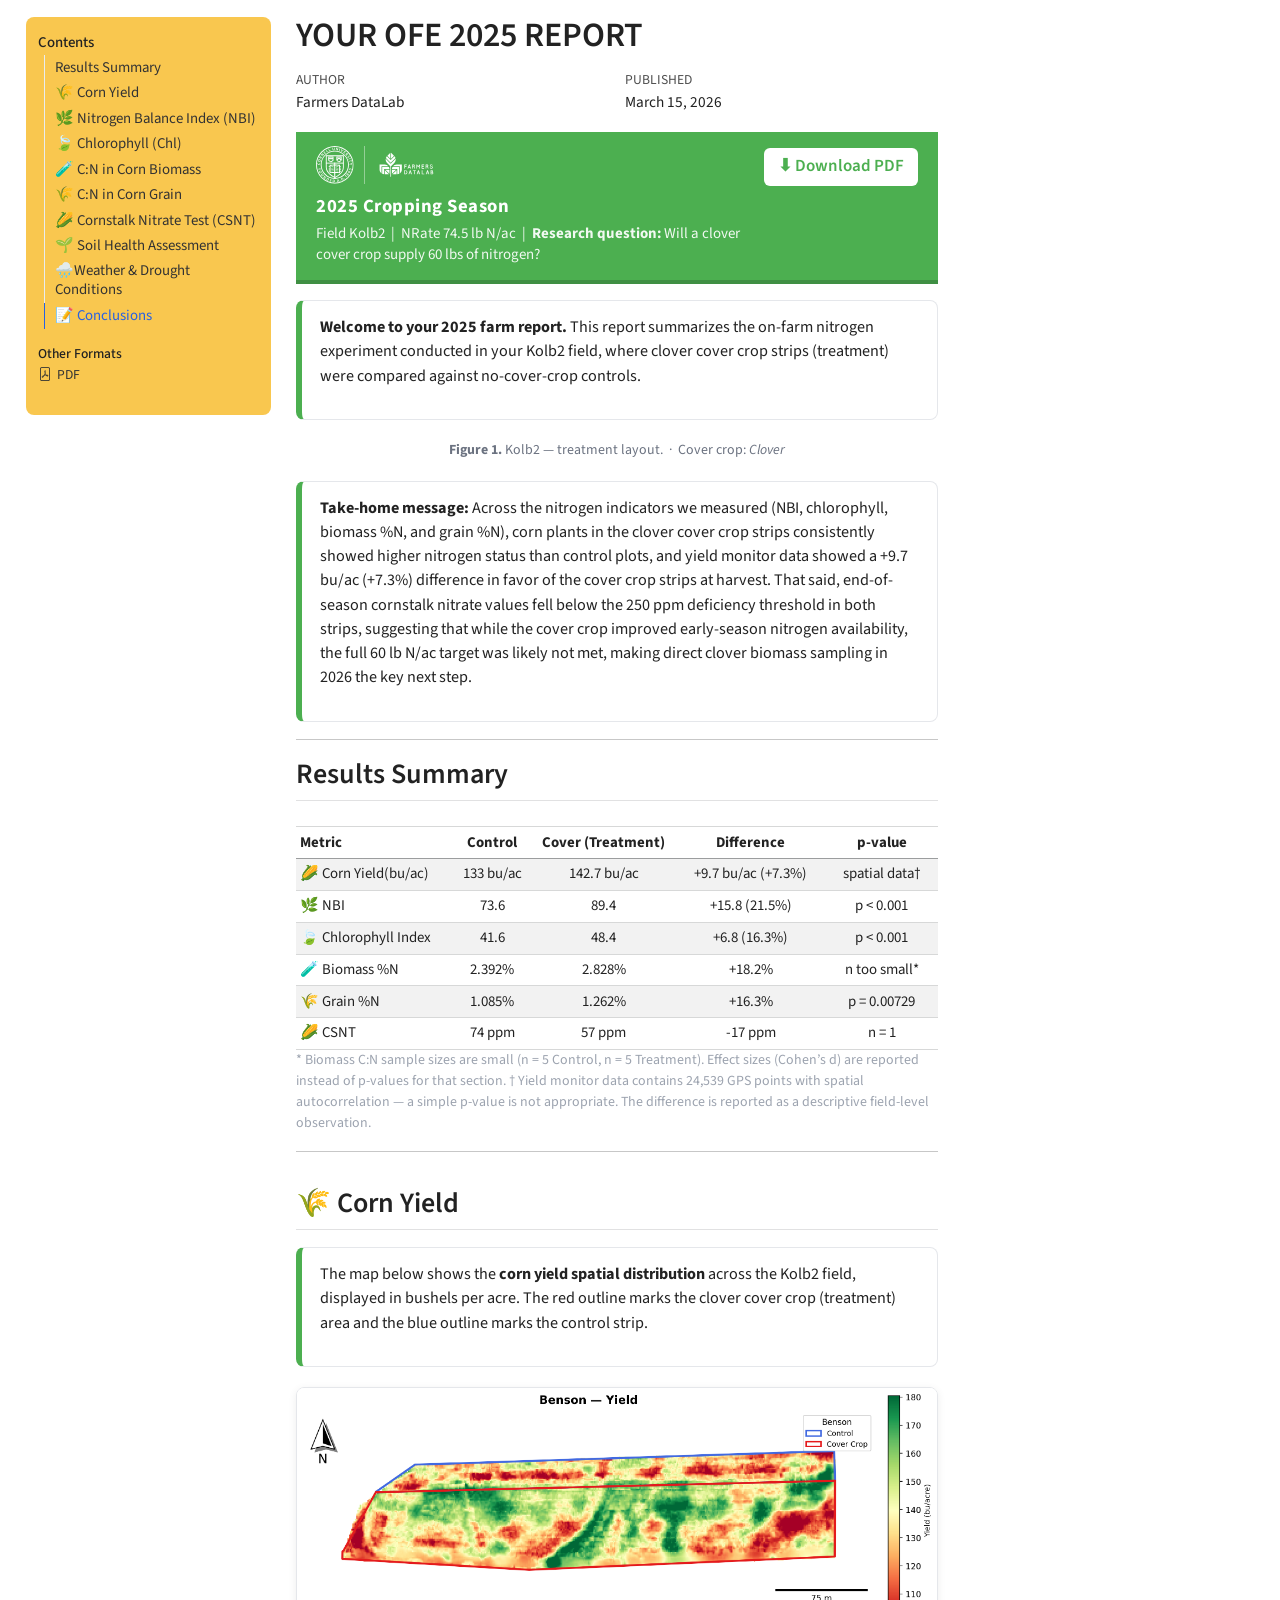
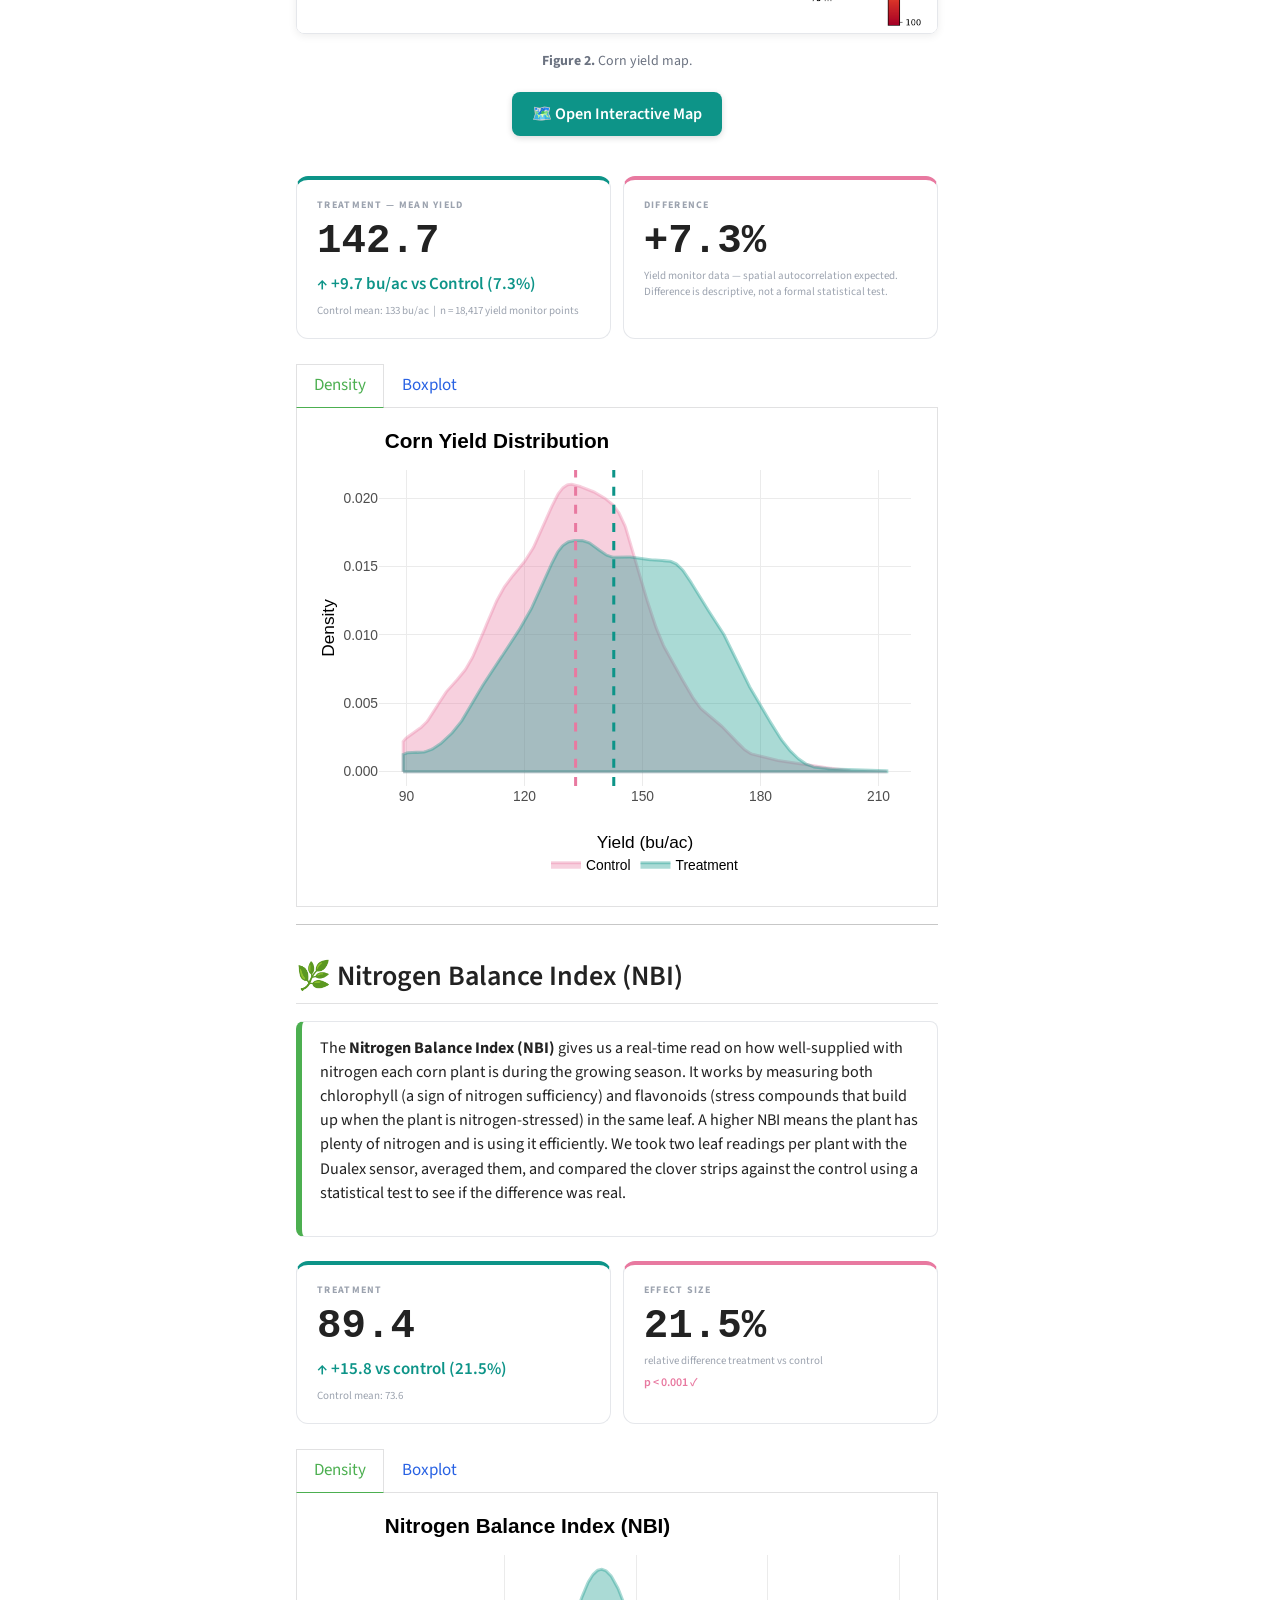
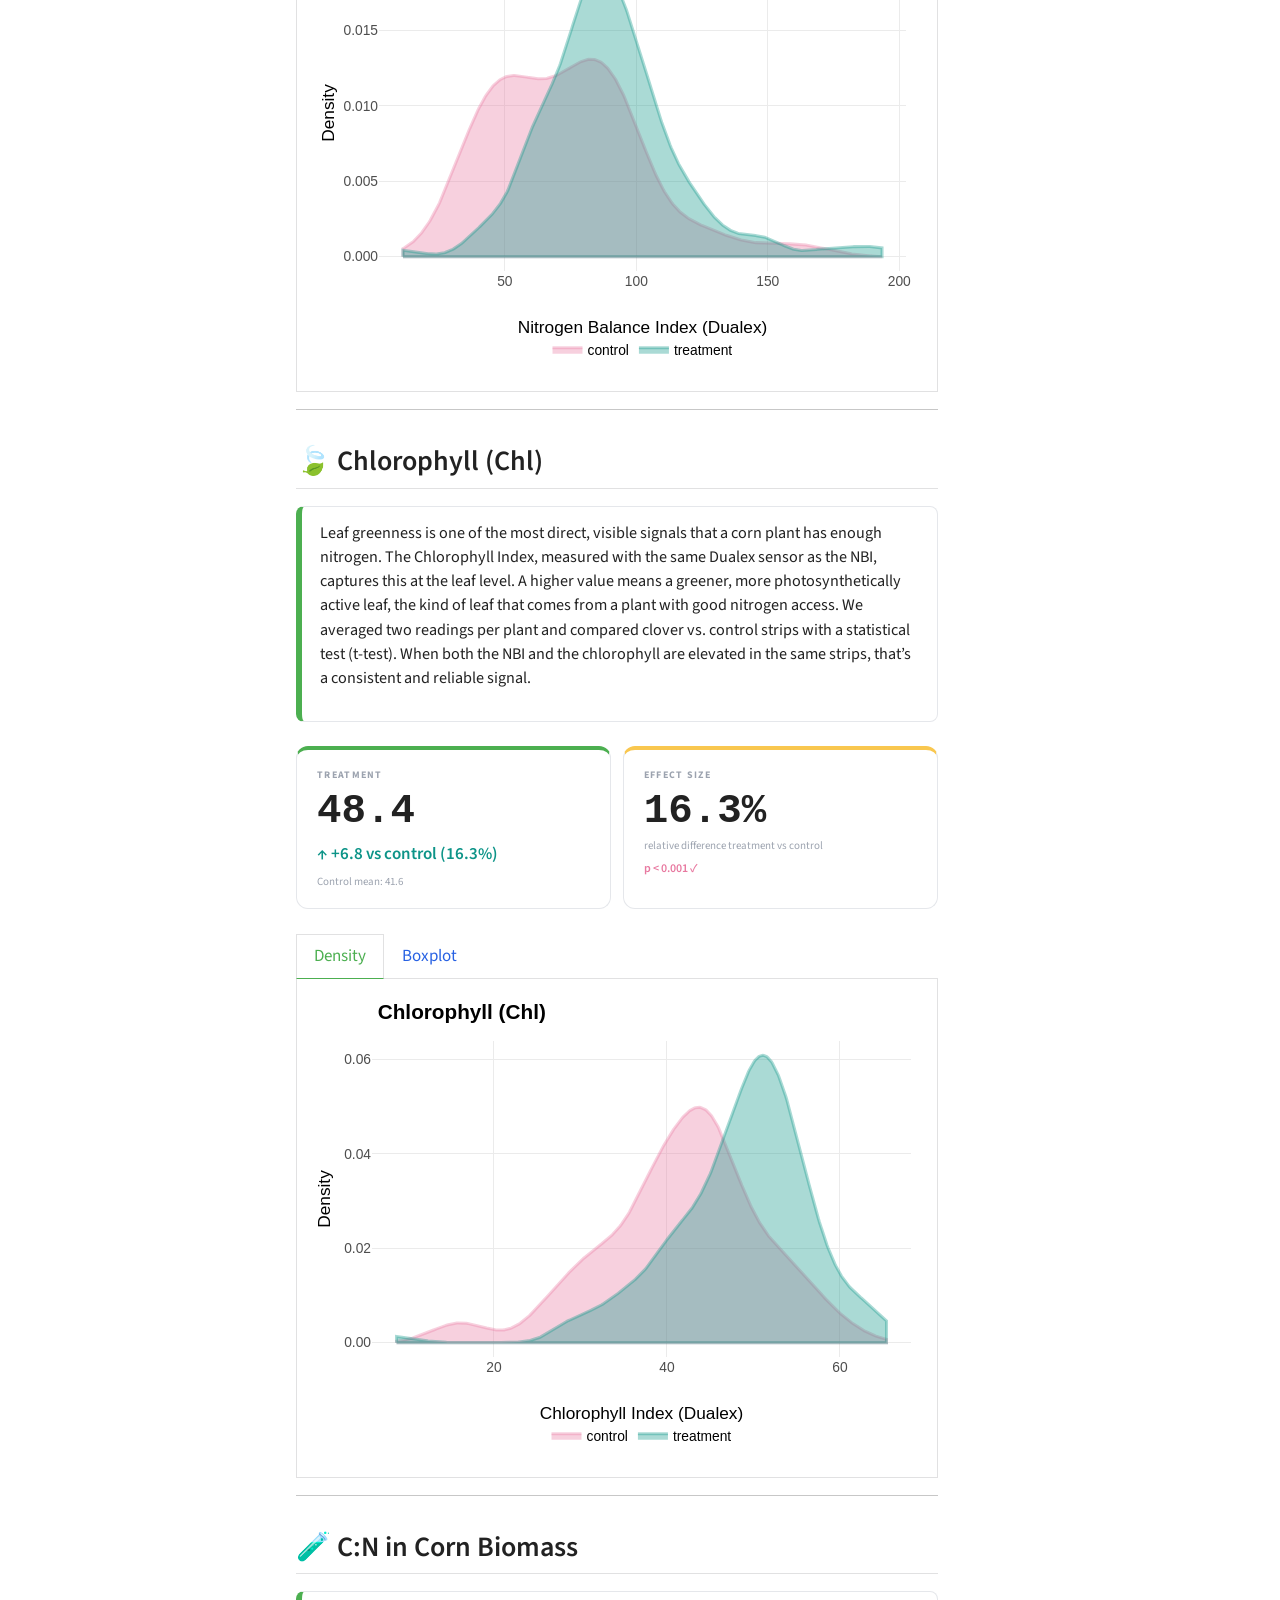
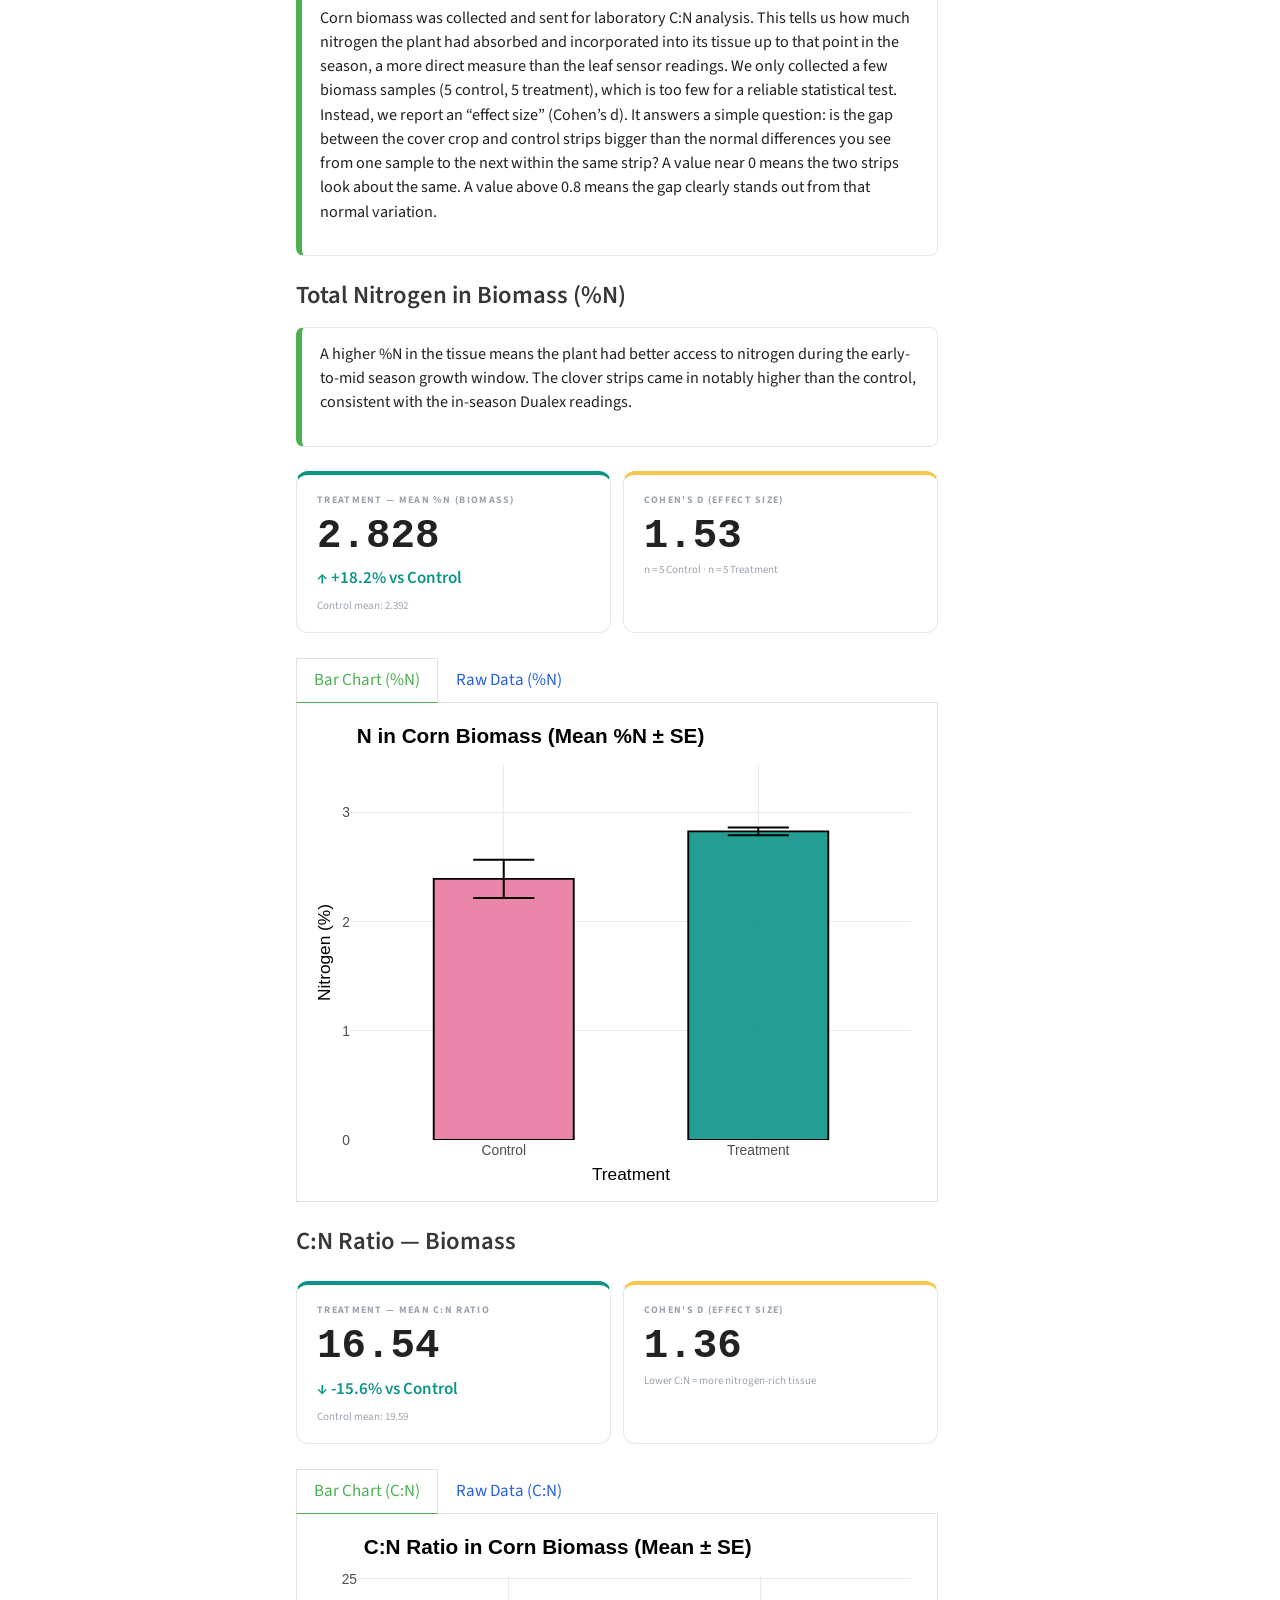
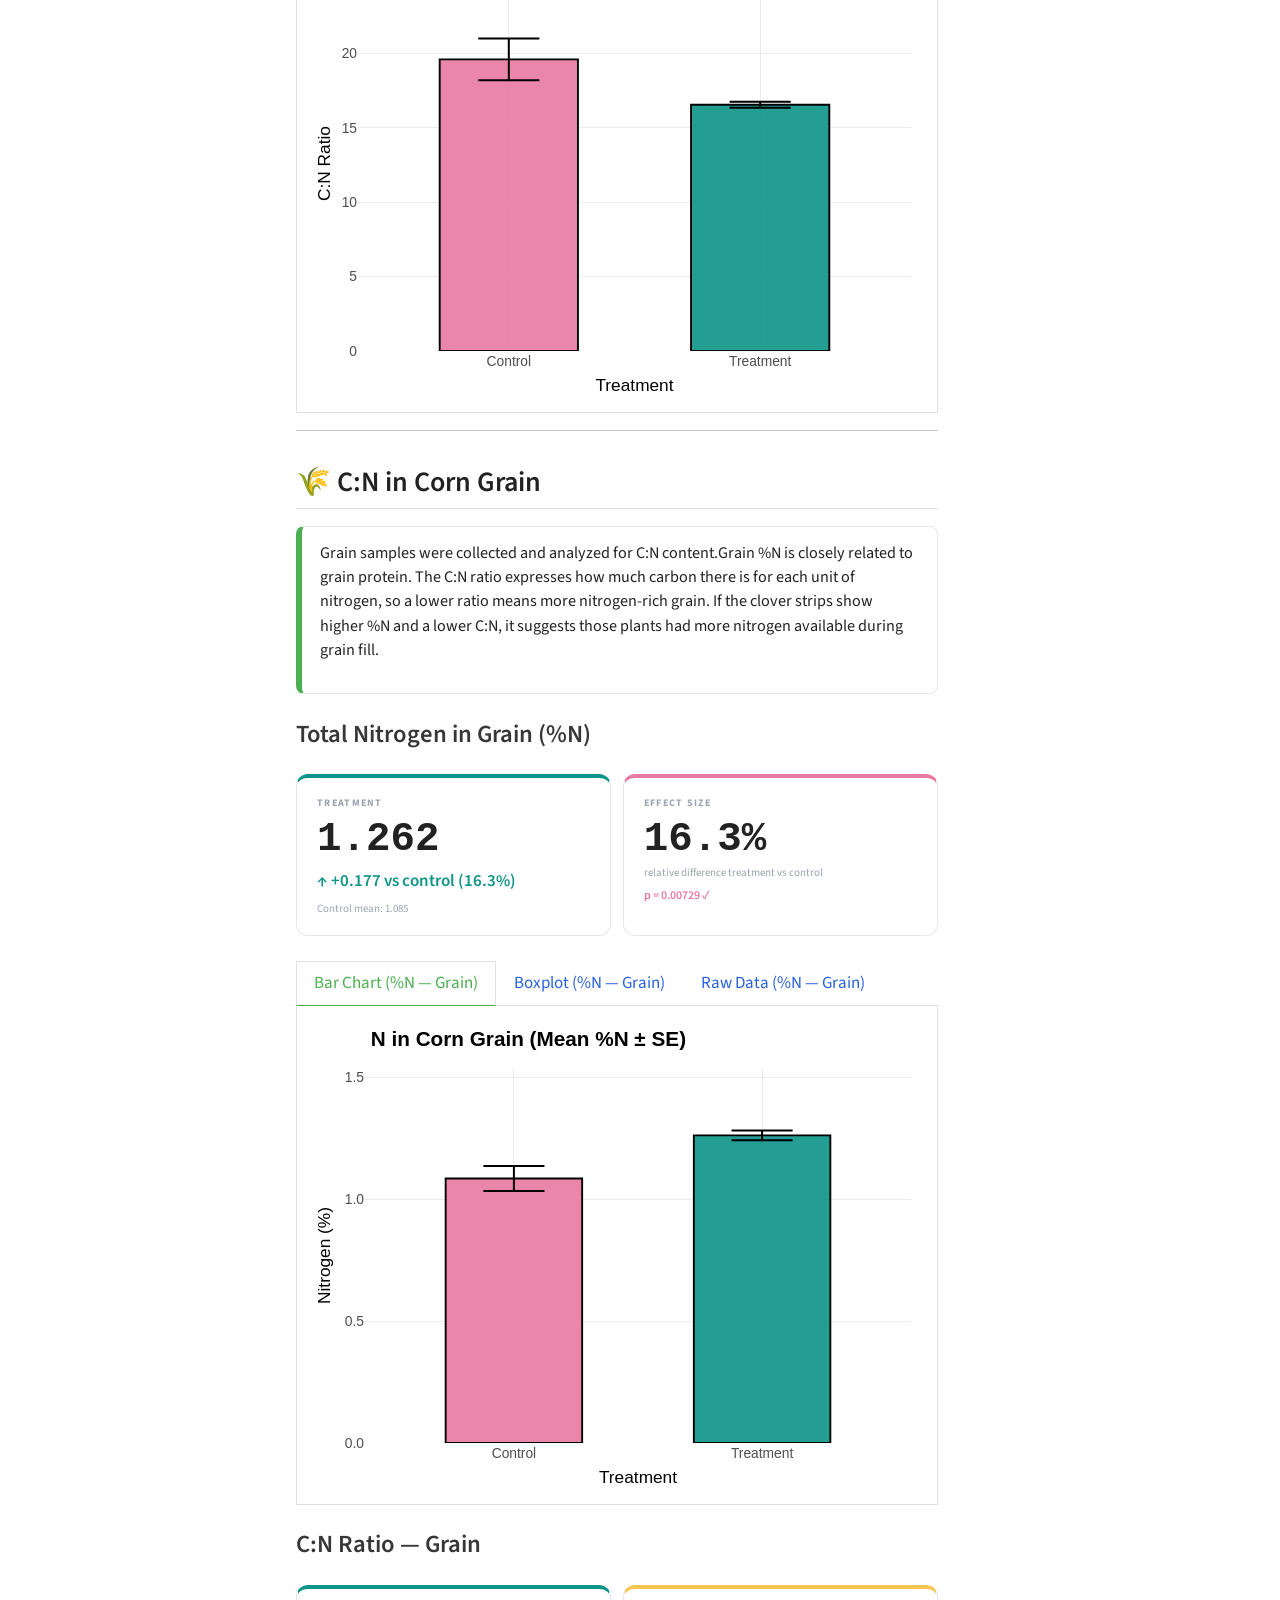
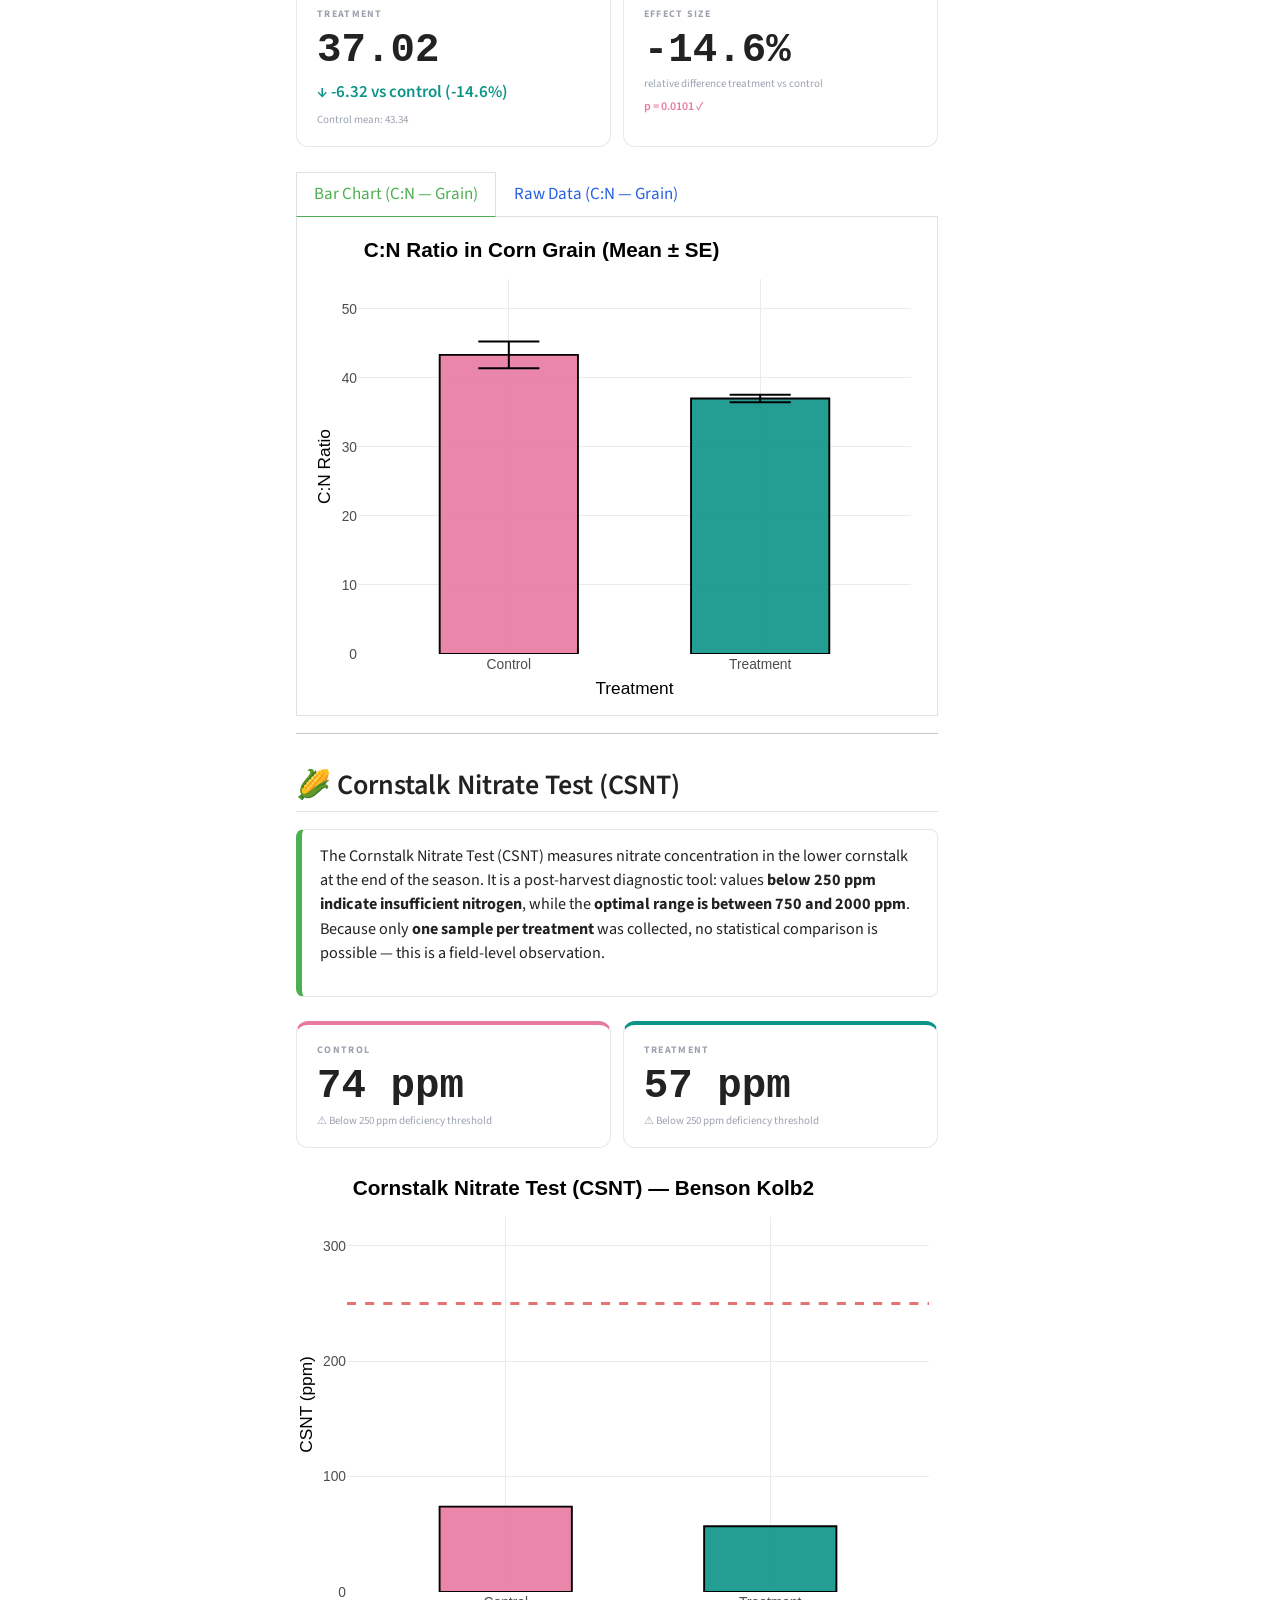
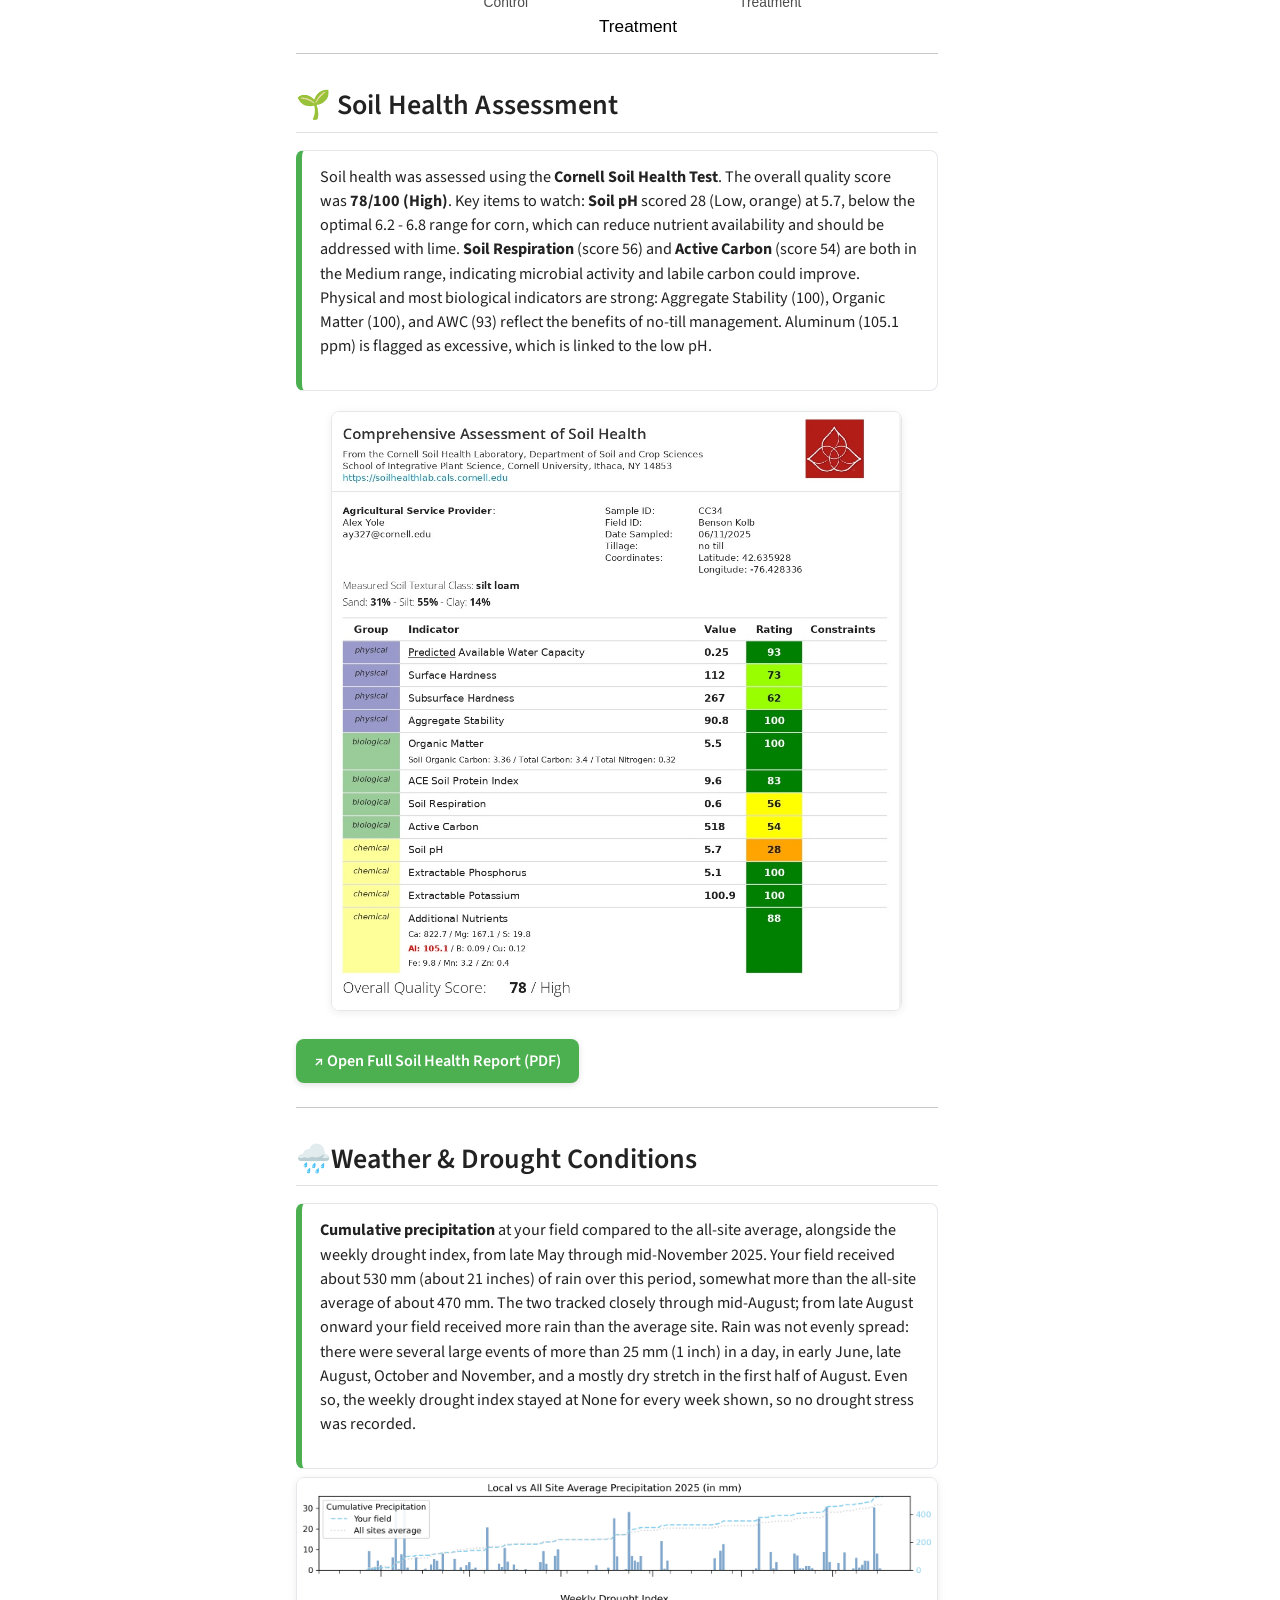
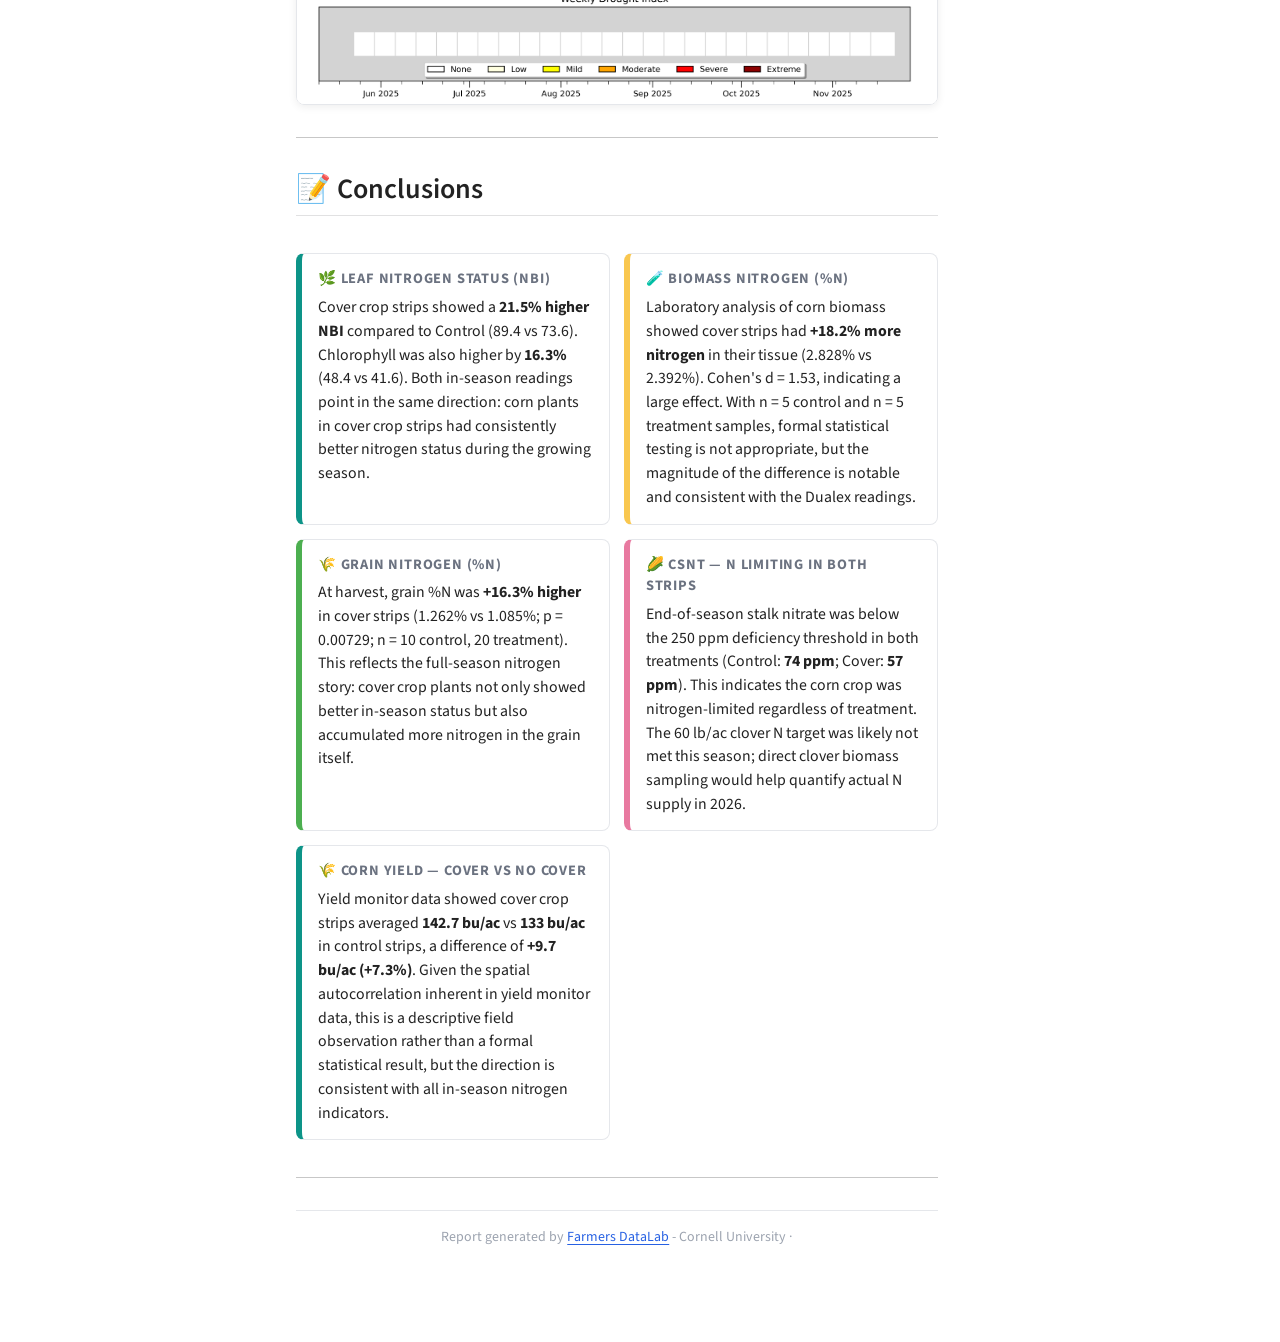
